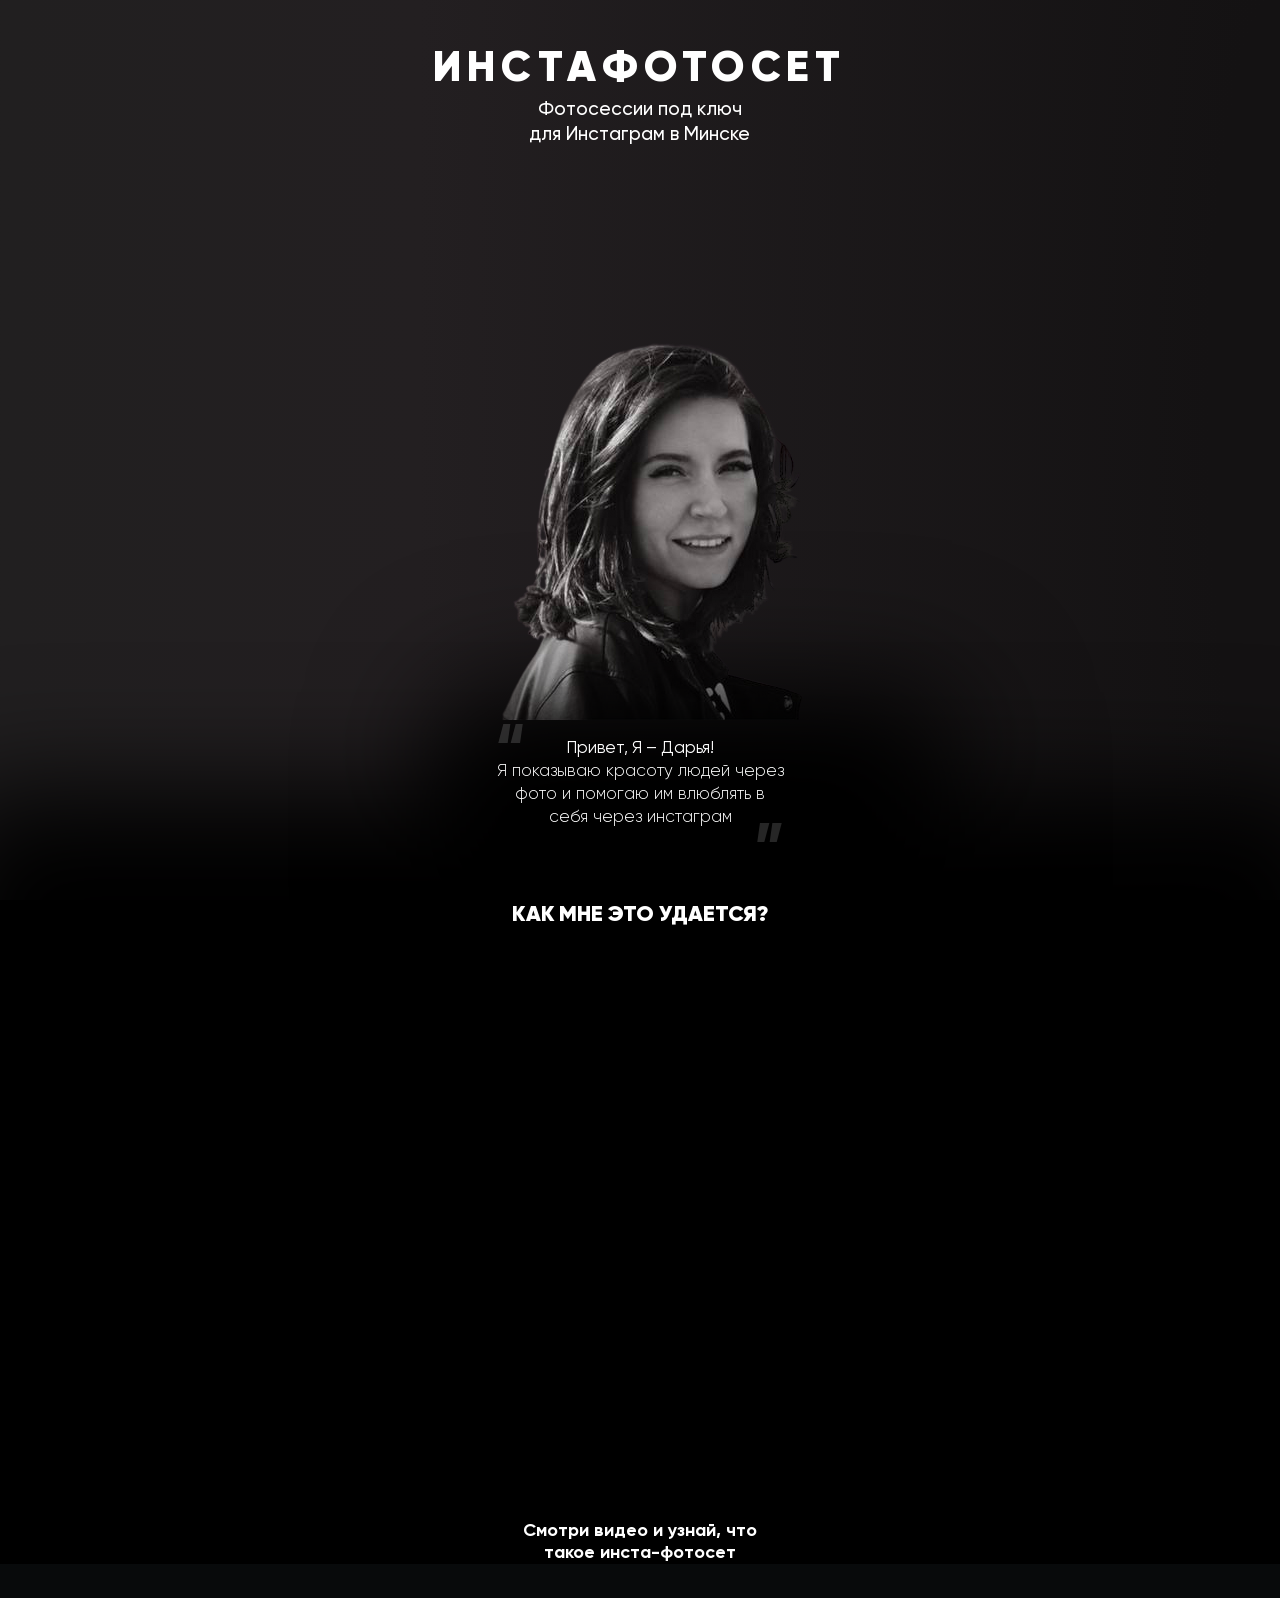
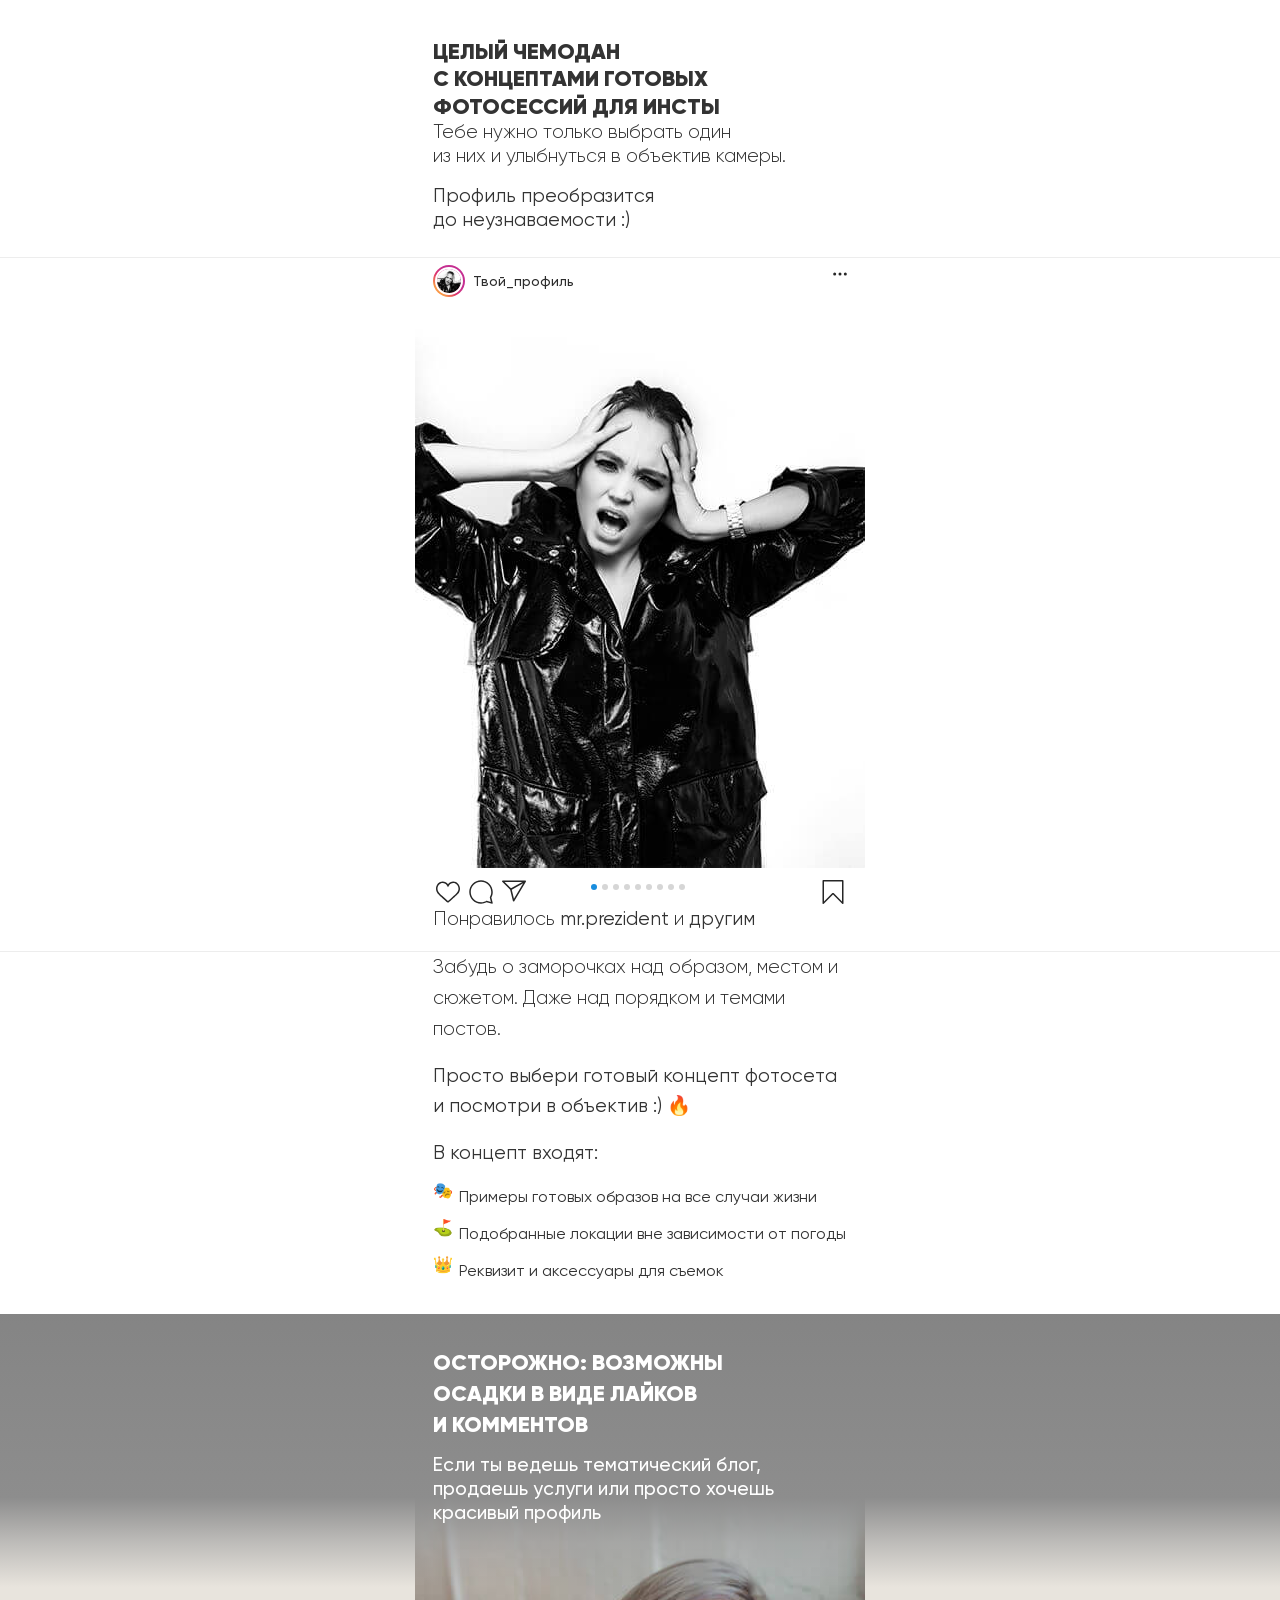
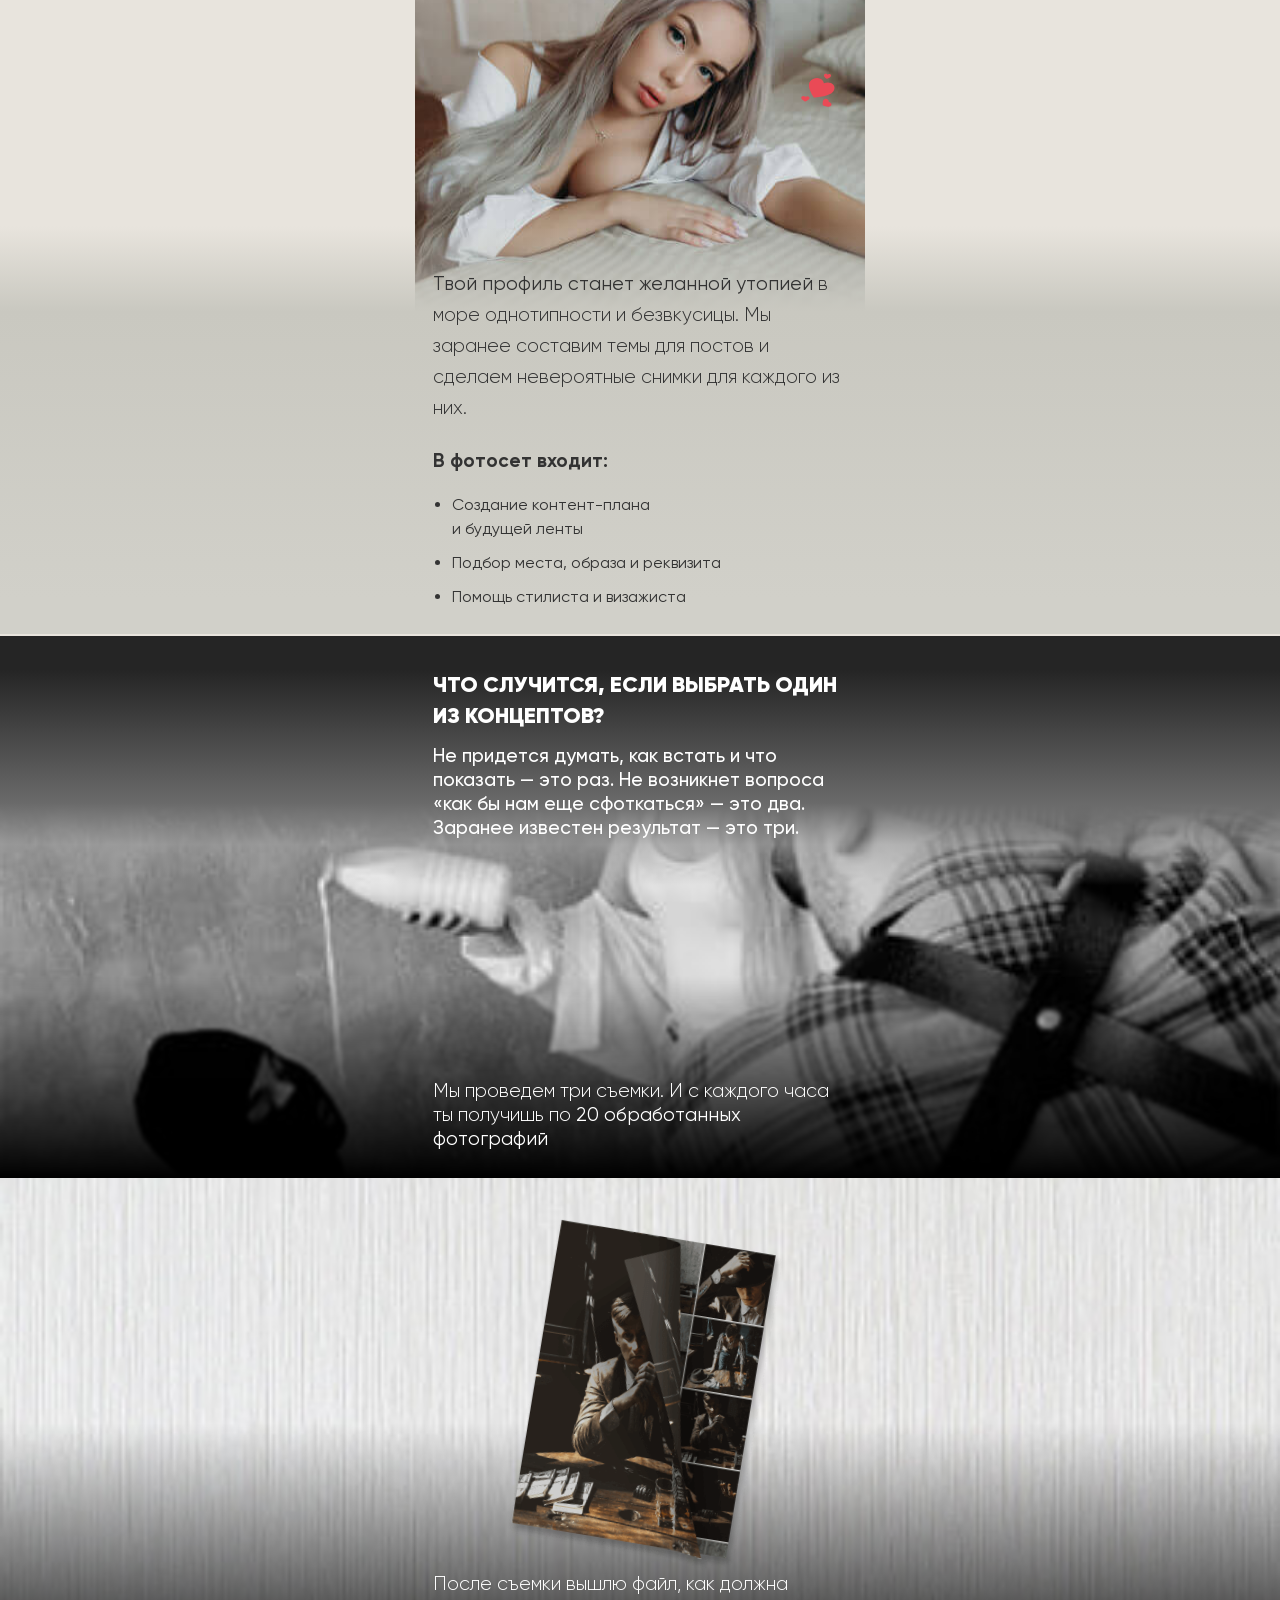
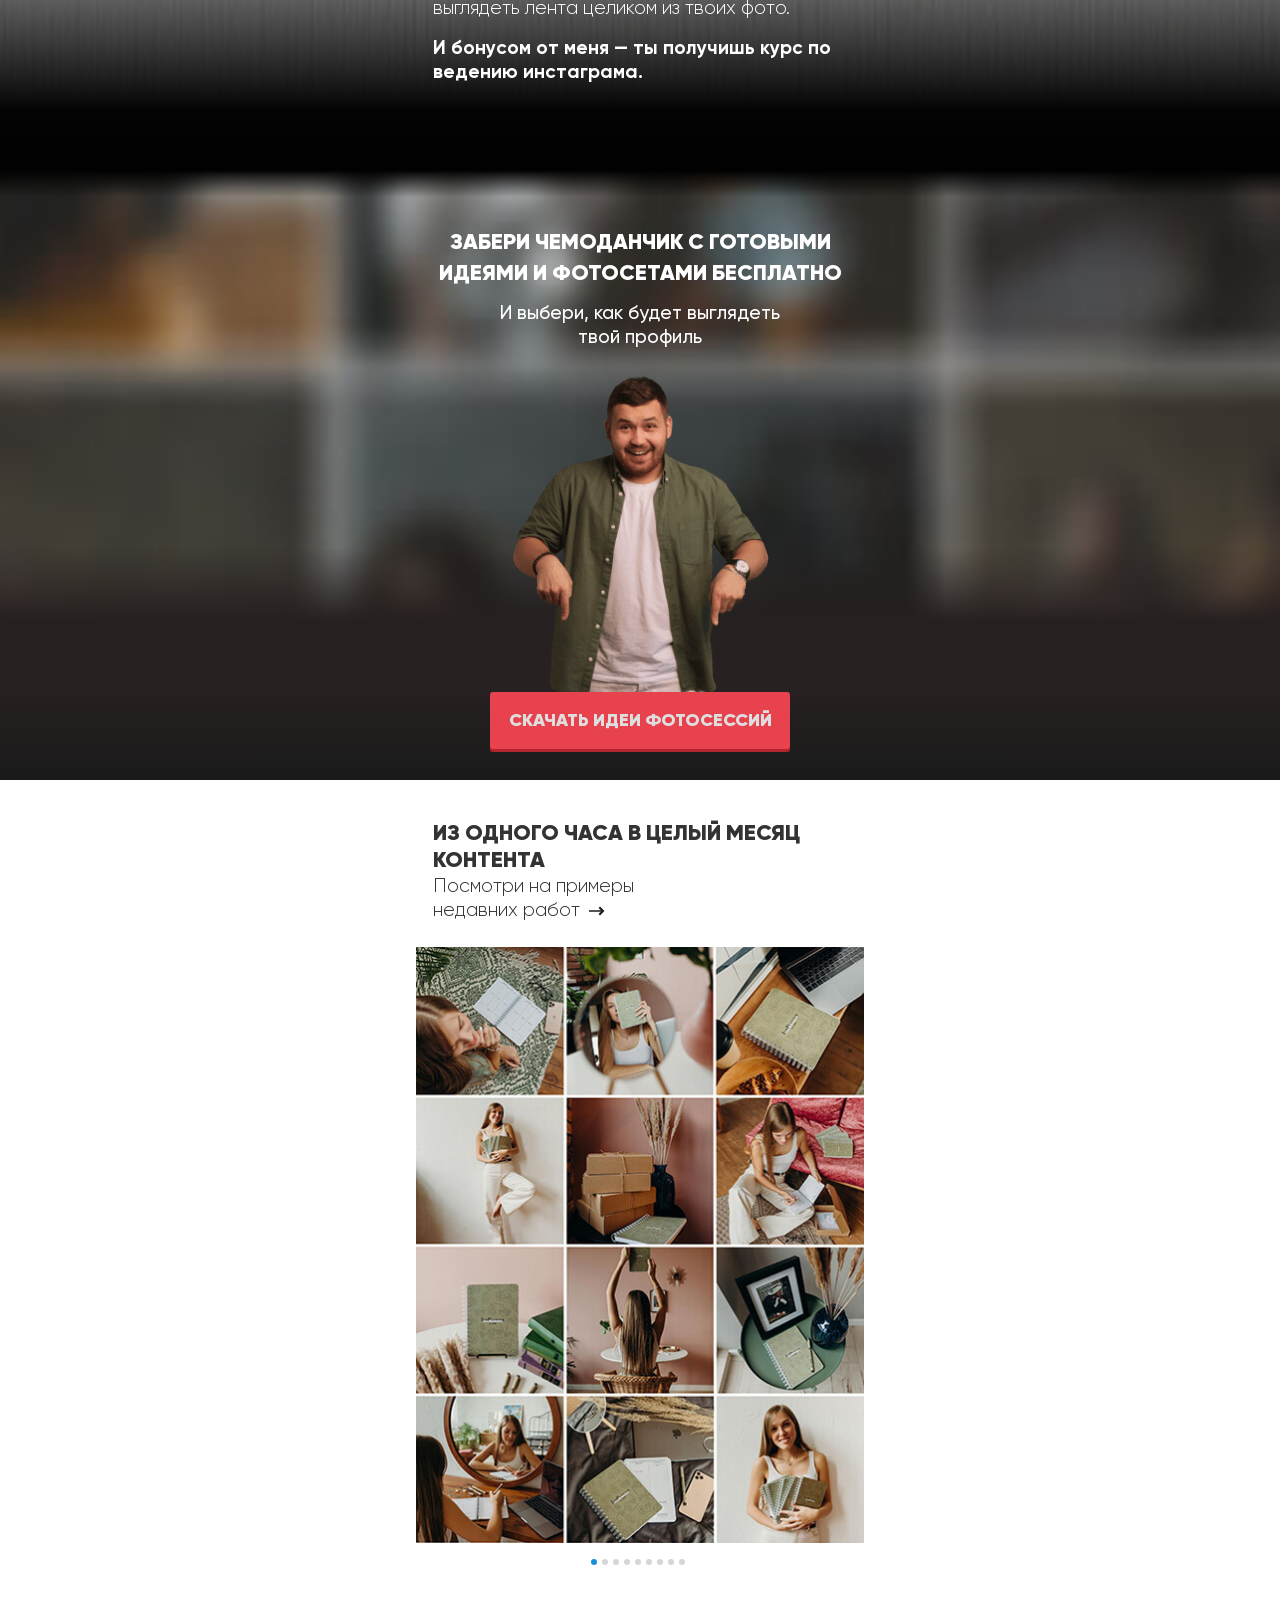
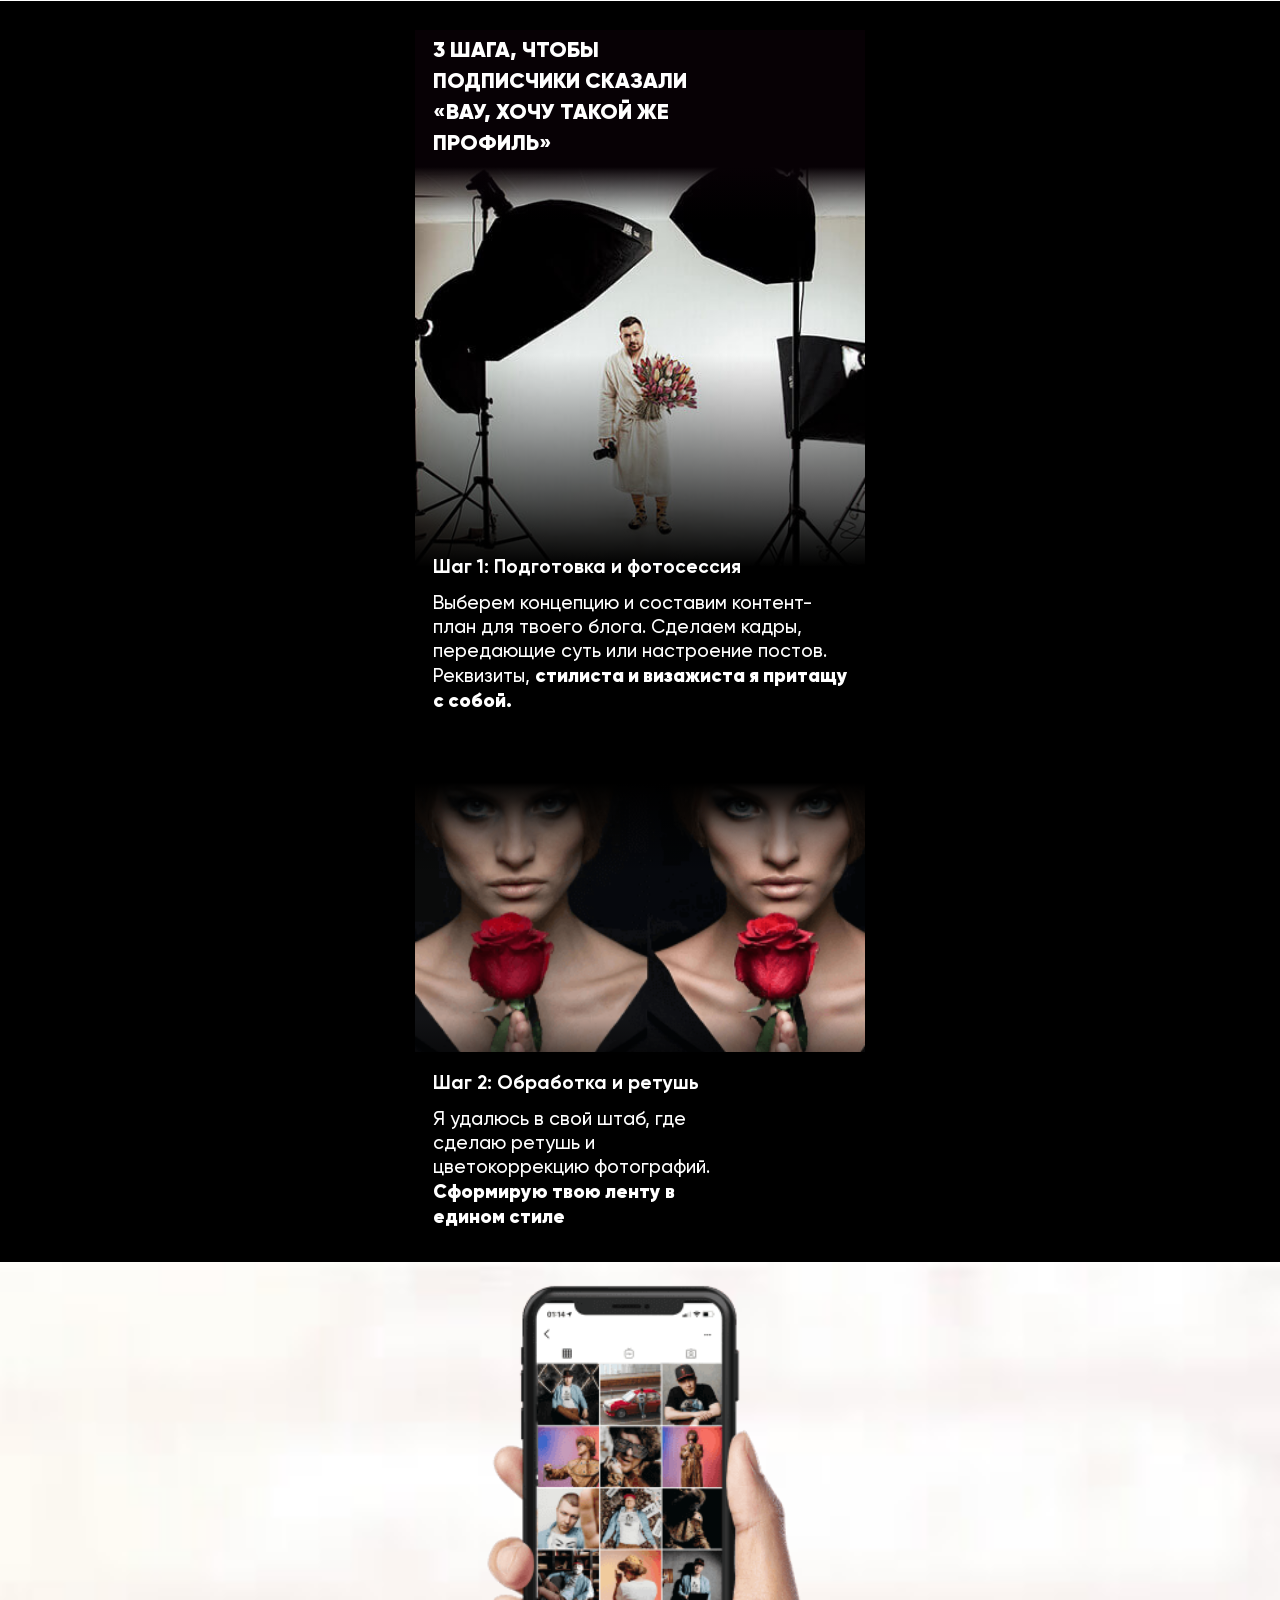
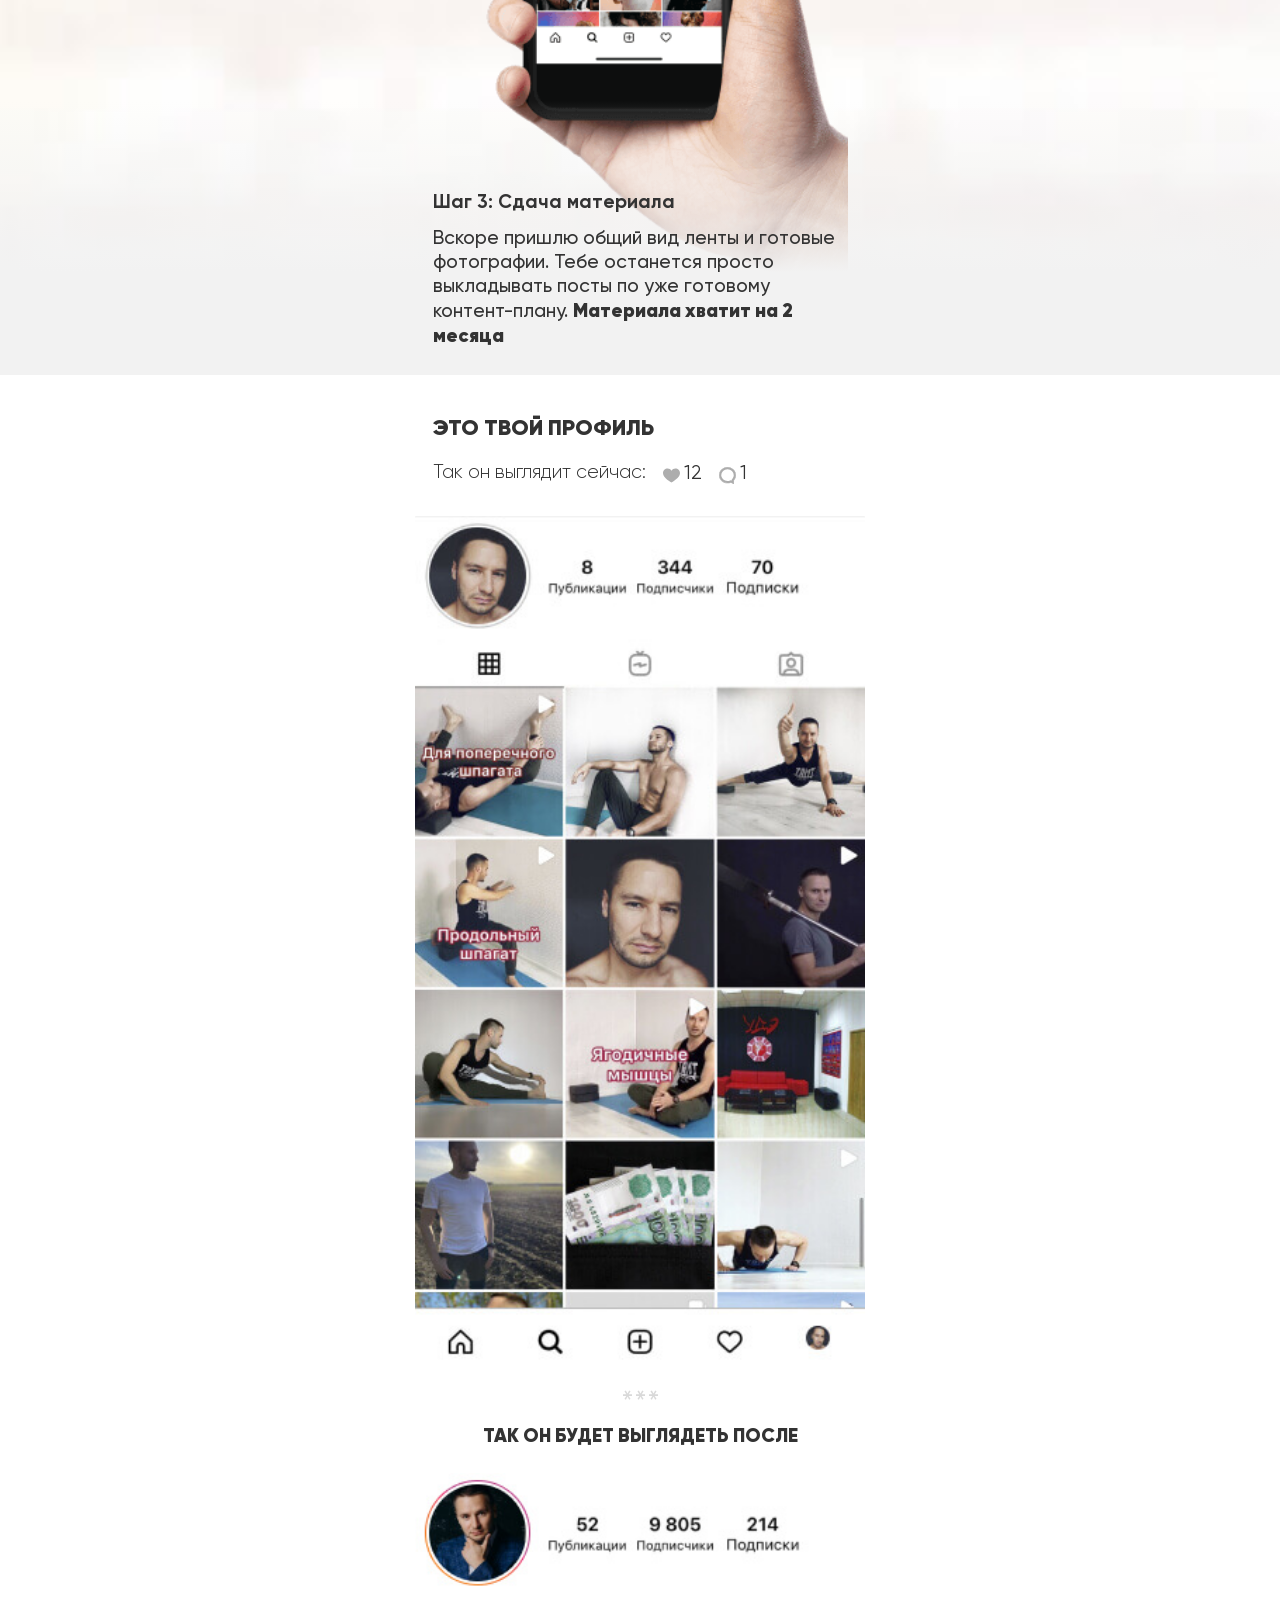
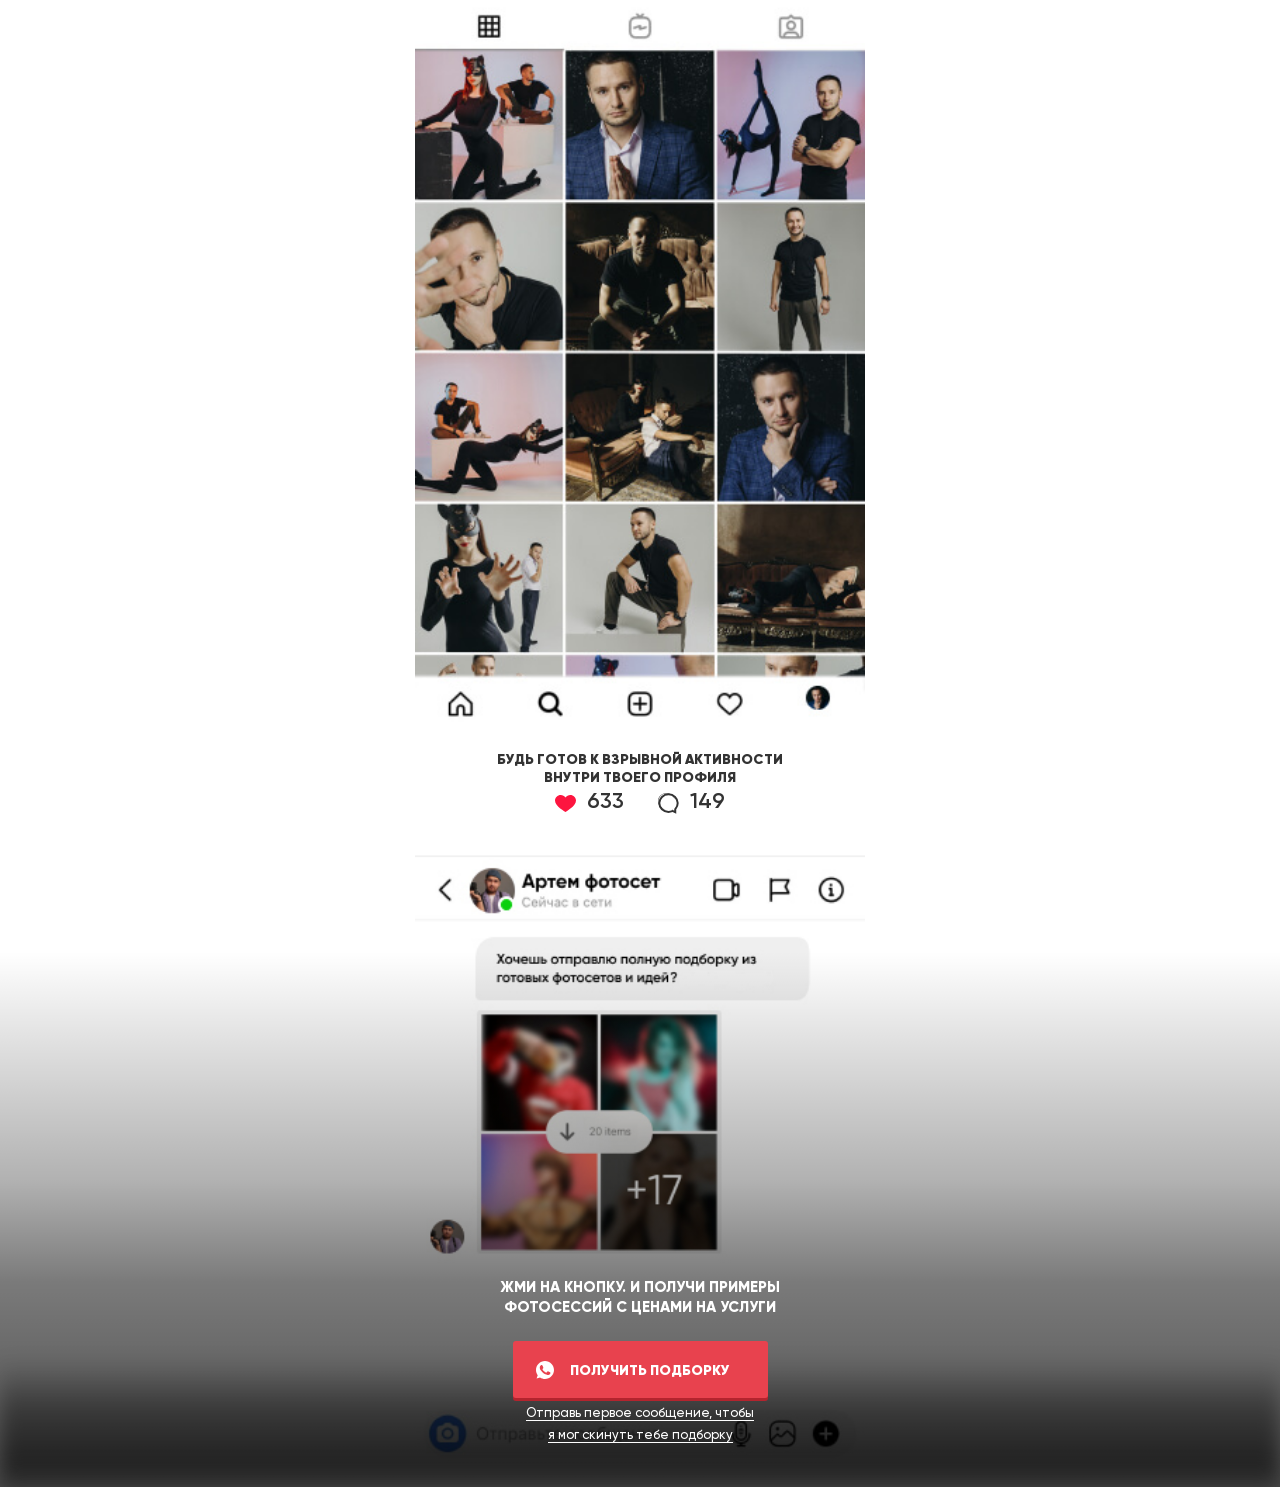
==== index.html @ de2cbae3 "3" ====
<!DOCTYPE html><html lang="en"><head><meta charset="utf-8"><link rel="icon" type="image/png" sizes="96x96" href="/favicon.png"><meta http-equiv="X-UA-Compatible" content="IE=edge,chrome=1"><meta content="width=device-width,initial-scale=1,maximum-scale=1.5,user-scalable=1,shrink-to-fit=no" name="viewport"><title>Фотосессии под ключ для Instagram</title><link rel="preconnect" href="https://fonts.googleapis.com"><link rel="preconnect" href="https://fonts.gstatic.com" crossorigin><link href="https://fonts.googleapis.com/css2?family=Montserrat:wght@100;200;300;400;600;700&display=swap" rel="stylesheet"><link href="https://use.fontawesome.com/releases/v5.0.6/css/all.css" rel="stylesheet"><link href="/css/app.74cd3794.css" rel="preload" as="style"><link href="/css/chunk-vendors.2b1ec9c4.css" rel="preload" as="style"><link href="/js/app.e42f5b44.js" rel="preload" as="script"><link href="/js/chunk-vendors.419b6cac.js" rel="preload" as="script"><link href="/css/chunk-vendors.2b1ec9c4.css" rel="stylesheet"><link href="/css/app.74cd3794.css" rel="stylesheet"></head><body class="sidebar-collapse"><noscript><strong>We're sorry but vue-now-ui-kit doesn't work properly without JavaScript enabled. Please enable it to continue.</strong></noscript><div id="app"></div><script src="js/jquery-3.5.0.js"></script><script src="js/slick.min.js"></script><script src="js/main.min.js"></script><script src="/js/chunk-vendors.419b6cac.js"></script><script src="/js/app.e42f5b44.js"></script></body></html>
---- css/app.74cd3794.css ----
@charset "UTF-8";.dropdown{list-style-type:none}.dropdown .dropdown-toggle{cursor:pointer}.modal.show{background-color:rgba(0,0,0,.3)}.content-center.loaded .animated-title[data-v-586aff62]{color:#fff}.content-center .container h1[data-v-586aff62]:first-of-type{margin-top:10px}@media only screen and (max-width:767px){.content-center .container h2[data-v-586aff62],.content-center .container h3[data-v-586aff62]{padding-top:0}.content-center .container h1[data-v-586aff62]{font-size:3.1em}.content-center .container h2[data-v-586aff62]{font-size:2.1em}.content-center .container h3[data-v-586aff62]{font-size:1.4em}}@media only screen and (min-width:992px){.content-center .container[data-v-586aff62]{padding-top:60px}}.content-center .animated-title[data-v-586aff62]{color:transparent}.content-center .animated-title.first[data-v-586aff62]{-webkit-transition:color 1s ease-in-out;transition:color 1s ease-in-out}.content-center .animated-title.second[data-v-586aff62]{-webkit-transition:color 3s ease-in-out;transition:color 3s ease-in-out}.Item[data-v-586aff62]{overflow:hidden;border-radius:4px;width:100%;background:#f5f5f5}.Item img[data-v-586aff62]{-o-object-fit:cover;object-fit:cover;width:100%;height:100%;line-height:0;display:block}.Item .Content[data-v-586aff62]{padding:20px}.section[data-v-057e92ab]{padding:0 0}.section .carousel-image[data-v-057e92ab]{width:90%;height:500px;background-size:contain;background-position:50%;background-repeat:no-repeat}.content-center .animated-title[data-v-0ff45f62]{color:transparent}.content-center .animated-title.first[data-v-0ff45f62]{-webkit-transition:color 2s;transition:color 2s}.content-center .animated-title.second[data-v-0ff45f62]{-webkit-transition:color 3s;transition:color 3s}.bootstrap-switch{display:inline-block;direction:ltr;cursor:pointer;border-radius:30px;border:0;position:relative;text-align:left;margin-bottom:10px;line-height:8px;width:59px!important;height:22px;outline:none;z-index:0;-webkit-user-select:none;-moz-user-select:none;-ms-user-select:none;user-select:none;vertical-align:middle;-webkit-transition:border-color .15s ease-in-out,box-shadow .15s ease-in-out;-webkit-transition:border-color .15s ease-in-out,-webkit-box-shadow .15s ease-in-out;transition:border-color .15s ease-in-out,-webkit-box-shadow .15s ease-in-out;transition:border-color .15s ease-in-out,box-shadow .15s ease-in-out;transition:border-color .15s ease-in-out,box-shadow .15s ease-in-out,-webkit-box-shadow .15s ease-in-out;margin-right:20px;background:rgba(44,44,44,.2)}.bootstrap-switch .bootstrap-switch-container{display:-webkit-inline-box;display:-ms-inline-flexbox;display:inline-flex;top:0;height:22px;border-radius:4px;-webkit-transform:translateZ(0);transform:translateZ(0);width:100px!important}.bootstrap-switch .bootstrap-switch-handle-off,.bootstrap-switch .bootstrap-switch-handle-on,.bootstrap-switch .bootstrap-switch-label{-webkit-box-sizing:border-box;box-sizing:border-box;cursor:pointer;display:inline-block!important;height:100%;color:#fff;padding:6px 12px;font-size:11px;text-indent:-5px;line-height:15px;-webkit-transition:.25s ease-out;transition:.25s ease-out}.bootstrap-switch .bootstrap-switch-handle-off,.bootstrap-switch .bootstrap-switch-handle-on{text-align:center;z-index:1;float:left;line-height:11px;width:50%!important}.bootstrap-switch .bootstrap-switch-handle-off.bootstrap-switch-brown,.bootstrap-switch .bootstrap-switch-handle-on.bootstrap-switch-brown{color:#fff;background:rgba(38,38,38,.85098)}.bootstrap-switch .bootstrap-switch-handle-off.bootstrap-switch-blue,.bootstrap-switch .bootstrap-switch-handle-on.bootstrap-switch-blue{color:#fff;background:#2ca8ff}.bootstrap-switch .bootstrap-switch-handle-off.bootstrap-switch-green,.bootstrap-switch .bootstrap-switch-handle-on.bootstrap-switch-green{color:#fff;background:#18ce0f}.bootstrap-switch .bootstrap-switch-handle-off.bootstrap-switch-orange,.bootstrap-switch .bootstrap-switch-handle-on.bootstrap-switch-orange{background:#ffb236;color:#fff}.bootstrap-switch .bootstrap-switch-handle-off.bootstrap-switch-red,.bootstrap-switch .bootstrap-switch-handle-on.bootstrap-switch-red{color:#fff;background:#ff3636}.bootstrap-switch .bootstrap-switch-handle-off.bootstrap-switch-default,.bootstrap-switch .bootstrap-switch-handle-on.bootstrap-switch-default{color:#fff}.bootstrap-switch .bootstrap-switch-label{text-align:center;z-index:100;color:#333;background:#fff;width:22px!important;height:22px!important;margin:0 -11px;border-radius:20px;position:absolute;float:left;top:0;left:50%;padding:0;-webkit-box-shadow:0 1px 11px rgba(0,0,0,.25);box-shadow:0 1px 11px rgba(0,0,0,.25)}.bootstrap-switch.bootstrap-switch-off .bootstrap-switch-label{background-color:hsla(0,0%,9%,.4)}.bootstrap-switch.bootstrap-switch-on:hover .bootstrap-switch-label{width:27px!important;margin-left:-16px}.bootstrap-switch.bootstrap-switch-off:hover .bootstrap-switch-label{width:27px!important;margin-left:-11px}.bootstrap-switch .bootstrap-switch-handle-on{border-bottom-left-radius:3px;border-top-left-radius:3px}.bootstrap-switch .bootstrap-switch-handle-off{text-indent:6px}.bootstrap-switch input[type=checkbox],.bootstrap-switch input[type=radio]{position:absolute!important;top:0;left:0;opacity:0;filter:alpha(opacity=0);z-index:-1}.bootstrap-switch .el-date-picker .el-input input.el-input__inner[type=checkbox],.bootstrap-switch .el-date-picker .el-input input.el-input__inner[type=radio],.bootstrap-switch .form-group input.el-input__inner[type=checkbox],.bootstrap-switch .form-group input.el-input__inner[type=radio],.bootstrap-switch input[type=checkbox].form-control,.bootstrap-switch input[type=radio].form-control,.el-date-picker .el-input .bootstrap-switch input.el-input__inner[type=checkbox],.el-date-picker .el-input .bootstrap-switch input.el-input__inner[type=radio],.form-group .bootstrap-switch input.el-input__inner[type=checkbox],.form-group .bootstrap-switch input.el-input__inner[type=radio]{height:auto}.bootstrap-switch.bootstrap-switch-mini .bootstrap-switch-handle-off,.bootstrap-switch.bootstrap-switch-mini .bootstrap-switch-handle-on,.bootstrap-switch.bootstrap-switch-mini .bootstrap-switch-label{padding:1px 5px;font-size:12px;line-height:1.5}.bootstrap-switch.bootstrap-switch-small .bootstrap-switch-handle-off,.bootstrap-switch.bootstrap-switch-small .bootstrap-switch-handle-on,.bootstrap-switch.bootstrap-switch-small .bootstrap-switch-label{padding:5px 10px;font-size:12px;line-height:1.5}.bootstrap-switch.bootstrap-switch-large .bootstrap-switch-handle-off,.bootstrap-switch.bootstrap-switch-large .bootstrap-switch-handle-on,.bootstrap-switch.bootstrap-switch-large .bootstrap-switch-label{padding:6px 16px;font-size:18px;line-height:1.33}.bootstrap-switch.bootstrap-switch-disabled,.bootstrap-switch.bootstrap-switch-indeterminate,.bootstrap-switch.bootstrap-switch-readonly{cursor:default!important}.bootstrap-switch.bootstrap-switch-disabled .bootstrap-switch-handle-off,.bootstrap-switch.bootstrap-switch-disabled .bootstrap-switch-handle-on,.bootstrap-switch.bootstrap-switch-disabled .bootstrap-switch-label,.bootstrap-switch.bootstrap-switch-indeterminate .bootstrap-switch-handle-off,.bootstrap-switch.bootstrap-switch-indeterminate .bootstrap-switch-handle-on,.bootstrap-switch.bootstrap-switch-indeterminate .bootstrap-switch-label,.bootstrap-switch.bootstrap-switch-readonly .bootstrap-switch-handle-off,.bootstrap-switch.bootstrap-switch-readonly .bootstrap-switch-handle-on,.bootstrap-switch.bootstrap-switch-readonly .bootstrap-switch-label{opacity:.5;filter:alpha(opacity=50);cursor:default!important}.bootstrap-switch.bootstrap-switch-animate .bootstrap-switch-container{-webkit-transition:margin-left .5s;transition:margin-left .5s}.bootstrap-switch.bootstrap-switch-inverse .bootstrap-switch-handle-on{border-bottom-left-radius:0;border-top-left-radius:0;border-bottom-right-radius:3px;border-top-right-radius:3px}.bootstrap-switch.bootstrap-switch-inverse .bootstrap-switch-handle-off{border-bottom-right-radius:0;border-top-right-radius:0;border-bottom-left-radius:3px;border-top-left-radius:3px}.bootstrap-switch.bootstrap-switch-on .bootstrap-switch-container{margin-left:-2px!important}.bootstrap-switch.bootstrap-switch-off .bootstrap-switch-container{margin-left:-39px!important}.bootstrap-switch.bootstrap-switch-on .bootstrap-switch-label:before{background-color:#fff}.bootstrap-switch.bootstrap-switch-on .bootstrap-switch-red~.bootstrap-switch-default{background-color:#ff3636}.bootstrap-switch.bootstrap-switch-on .bootstrap-switch-orange~.bootstrap-switch-default{background-color:#ffb236}.bootstrap-switch.bootstrap-switch-on .bootstrap-switch-green~.bootstrap-switch-default{background-color:#18ce0f}.bootstrap-switch.bootstrap-switch-on .bootstrap-switch-brown~.bootstrap-switch-default{background-color:rgba(38,38,38,.85098)}.bootstrap-switch.bootstrap-switch-on .bootstrap-switch-blue~.bootstrap-switch-default{background-color:#2ca8ff}.bootstrap-switch.bootstrap-switch-off .bootstrap-switch-blue,.bootstrap-switch.bootstrap-switch-off .bootstrap-switch-brown,.bootstrap-switch.bootstrap-switch-off .bootstrap-switch-green,.bootstrap-switch.bootstrap-switch-off .bootstrap-switch-orange,.bootstrap-switch.bootstrap-switch-off .bootstrap-switch-red{background-color:#e3e3e3}.bootstrap-switch-off .bootstrap-switch-handle-on,.bootstrap-switch-on .bootstrap-switch-handle-off{opacity:0}/*! nouislider - 11.1.0 - 2018-04-02 11:18:13 */.noUi-target,.noUi-target *{-webkit-touch-callout:none;-webkit-tap-highlight-color:rgba(0,0,0,0);-webkit-user-select:none;-ms-touch-action:none;touch-action:none;-ms-user-select:none;-moz-user-select:none;user-select:none;-webkit-box-sizing:border-box;box-sizing:border-box}.noUi-target{position:relative;direction:ltr}.noUi-base,.noUi-connects{width:100%;height:100%;position:relative;z-index:1}.noUi-connects{overflow:hidden;z-index:0}.noUi-connect,.noUi-origin{will-change:transform;position:absolute;z-index:1;top:0;left:0;height:100%;width:100%;-webkit-transform-origin:0 0;transform-origin:0 0}html:not([dir=rtl]) .noUi-horizontal .noUi-origin{left:100%;width:10%;right:0}.noUi-vertical .noUi-origin{width:0}.noUi-horizontal .noUi-origin{height:0}.noUi-handle{position:absolute}.noUi-state-tap .noUi-connect,.noUi-state-tap .noUi-origin{-webkit-transition:transform .3s;-webkit-transition:-webkit-transform .3s;transition:-webkit-transform .3s;transition:transform .3s;transition:transform .3s,-webkit-transform .3s}.noUi-state-drag *{cursor:inherit!important}.noUi-horizontal{height:1px}.noUi-horizontal .noUi-handle{border-radius:50%;background-color:#fff;-webkit-box-shadow:0 1px 13px 0 rgba(0,0,0,.2);box-shadow:0 1px 13px 0 rgba(0,0,0,.2);height:15px;width:15px;cursor:pointer;outline:0}.noUi-horizontal .noUi-handle:after,.noUi-horizontal .noUi-handle:before{display:none}.noUi-vertical{width:18px}.noUi-vertical .noUi-handle{width:28px;height:34px;left:-6px;top:-17px}html:not([dir=rtl]) .noUi-horizontal .noUi-handle{top:-7px;left:auto}.noUi-target{background-color:hsla(0,0%,71.4%,.3)}.noUi-connects,.noUi-target{border-radius:3px}.noUi-connect{background:#3fb8af}.noUi-draggable{cursor:ew-resize}.noUi-vertical .noUi-draggable{cursor:ns-resize}.noUi-handle{border-radius:3px;background:#fff;cursor:default;-webkit-transition:.3s ease 0s;-moz-transition:.3s ease 0s;-ms-transition:.3s ease 0s;-o-transform:.3s ease 0s;transition:.3s ease 0s}.noUi-active{-webkit-transform:scale3d(1.5,1.5,1);transform:scale3d(1.5,1.5,1)}.noUi-handle:after,.noUi-handle:before{content:"";display:block;position:absolute;height:14px;width:1px;background:#e8e7e6;left:14px;top:6px}.noUi-handle:after{left:17px}.noUi-vertical .noUi-handle:after,.noUi-vertical .noUi-handle:before{width:14px;height:1px;left:6px;top:14px}.noUi-vertical .noUi-handle:after{top:17px}[disabled] .noUi-connect{background:#b8b8b8}[disabled].noUi-handle,[disabled] .noUi-handle,[disabled].noUi-target{cursor:not-allowed}.noUi-pips,.noUi-pips *{-webkit-box-sizing:border-box;box-sizing:border-box}.noUi-pips{position:absolute;color:#999}.noUi-value{position:absolute;white-space:nowrap;text-align:center}.noUi-value-sub{color:#ccc;font-size:10px}.noUi-marker{position:absolute;background:#ccc}.noUi-marker-large,.noUi-marker-sub{background:#aaa}.noUi-pips-horizontal{padding:10px 0;height:80px;top:100%;left:0;width:100%}.noUi-value-horizontal{-webkit-transform:translate(-50%,50%);transform:translate(-50%,50%)}.noUi-rtl .noUi-value-horizontal{-webkit-transform:translate(50%,50%);transform:translate(50%,50%)}.noUi-marker-horizontal.noUi-marker{margin-left:-1px;width:2px;height:5px}.noUi-marker-horizontal.noUi-marker-sub{height:10px}.noUi-marker-horizontal.noUi-marker-large{height:15px}.noUi-pips-vertical{padding:0 10px;height:100%;top:0;left:100%}.noUi-value-vertical{-webkit-transform:translateY(-50%);transform:translateY(-50%);padding-left:25px}.noUi-rtl .noUi-value-vertical{-webkit-transform:translateY(50%);transform:translateY(50%)}.noUi-marker-vertical.noUi-marker{width:5px;height:2px;margin-top:-1px}.noUi-marker-vertical.noUi-marker-sub{width:10px}.noUi-marker-vertical.noUi-marker-large{width:15px}.noUi-tooltip{display:block;position:absolute;border:1px solid #d9d9d9;border-radius:3px;background:#fff;color:#000;padding:5px;text-align:center;white-space:nowrap}.noUi-horizontal .noUi-tooltip{-webkit-transform:translate(-50%);transform:translate(-50%);left:50%;bottom:120%}.noUi-vertical .noUi-tooltip{-webkit-transform:translateY(-50%);transform:translateY(-50%);top:50%;right:120%}.slider .noUi-connect{background-color:#888}.slider.slider-neutral .noUi-connect{background-color:#fff}.slider.slider-neutral.noUi-target{background-color:hsla(0,0%,100%,.3)}.slider.slider-neutral .noUi-handle{background-color:#fff}.slider.slider-primary.noUi-connect,.slider.slider-primary .noUi-connect{background-color:rgba(38,38,38,.85098)}.slider.slider-primary.noUi-target{background-color:rgba(249,99,50,.3)}.slider.slider-primary .noUi-handle{background-color:rgba(38,38,38,.85098)}.slider.slider-info.noUi-connect,.slider.slider-info .noUi-connect{background-color:#2ca8ff}.slider.slider-info.noUi-target{background-color:rgba(44,168,255,.3)}.slider.slider-info .noUi-handle{background-color:#2ca8ff}.slider.slider-success.noUi-connect,.slider.slider-success .noUi-connect{background-color:#18ce0f}.slider.slider-success.noUi-target{background-color:rgba(24,206,15,.3)}.slider.slider-success .noUi-handle{background-color:#18ce0f}.slider.slider-warning.noUi-connect,.slider.slider-warning .noUi-connect{background-color:#ffb236}.slider.slider-warning.noUi-target{background-color:rgba(255,178,54,.3)}.slider.slider-warning .noUi-handle{background-color:#ffb236}.slider.slider-danger.noUi-connect,.slider.slider-danger .noUi-connect{background-color:#ff3636}.slider.slider-danger.noUi-target{background-color:rgba(255,54,54,.3)}.slider.slider-danger .noUi-handle{background-color:#ff3636}/*!
 * Datepicker for Bootstrap v1.7.0-dev (https://github.com/uxsolutions/bootstrap-datepicker)
 *
 * Licensed under the Apache License v2.0 (http://www.apache.org/licenses/LICENSE-2.0)
 */.datepicker{padding:8px 6px;border-radius:4px;direction:ltr;-webkit-transform:translate3d(0,-40px,0);transform:translate3d(0,-40px,0);-webkit-transition:all .3s cubic-bezier(.215,.61,.355,1) 0s,opacity .3s ease 0s,height 0s linear .35s;transition:all .3s cubic-bezier(.215,.61,.355,1) 0s,opacity .3s ease 0s,height 0s linear .35s;opacity:0;filter:alpha(opacity=0);visibility:hidden;display:block;width:254px;max-width:254px}.datepicker.dropdown-menu:before{display:none}.datepicker.datepicker-primary{background-color:rgba(38,38,38,.85098)}.datepicker.datepicker-primary .day div,.datepicker.datepicker-primary table tr td span,.datepicker.datepicker-primary th{color:#fff}.datepicker.datepicker-primary:after{border-bottom-color:rgba(38,38,38,.85098)}.datepicker.datepicker-primary.datepicker-orient-top:after{border-top-color:rgba(38,38,38,.85098)}.datepicker.datepicker-primary .dow{color:hsla(0,0%,100%,.8)}.datepicker.datepicker-primary table tr td.new div,.datepicker.datepicker-primary table tr td.old div,.datepicker.datepicker-primary table tr td span.new,.datepicker.datepicker-primary table tr td span.old{color:hsla(0,0%,100%,.4)}.datepicker.datepicker-primary table tr td span.focused,.datepicker.datepicker-primary table tr td span:hover{background:hsla(0,0%,100%,.1)}.datepicker.datepicker-primary .datepicker-switch:hover,.datepicker.datepicker-primary .next:hover,.datepicker.datepicker-primary .prev:hover,.datepicker.datepicker-primary tfoot tr th:hover{background:hsla(0,0%,100%,.2)}.datepicker.datepicker-primary table tr td.active.disabled:hover div,.datepicker.datepicker-primary table tr td.active.disabled div,.datepicker.datepicker-primary table tr td.active:hover div,.datepicker.datepicker-primary table tr td.active div{background-color:#fff;color:rgba(38,38,38,.85098)}.datepicker.datepicker-primary table tr td.day.focused div,.datepicker.datepicker-primary table tr td.day:hover div{background:hsla(0,0%,100%,.2)}.datepicker.datepicker-primary table tr td.active.active div,.datepicker.datepicker-primary table tr td.active.disabled.active div,.datepicker.datepicker-primary table tr td.active.disabled.disabled div,.datepicker.datepicker-primary table tr td.active.disabled:active div,.datepicker.datepicker-primary table tr td.active.disabled:hover.active div,.datepicker.datepicker-primary table tr td.active.disabled:hover.disabled div,.datepicker.datepicker-primary table tr td.active.disabled:hover:active div,.datepicker.datepicker-primary table tr td.active.disabled:hover:hover div,.datepicker.datepicker-primary table tr td.active.disabled:hover[disabled] div,.datepicker.datepicker-primary table tr td.active.disabled:hover div,.datepicker.datepicker-primary table tr td.active.disabled[disabled] div,.datepicker.datepicker-primary table tr td.active.disabled div,.datepicker.datepicker-primary table tr td.active:active div,.datepicker.datepicker-primary table tr td.active:hover.active div,.datepicker.datepicker-primary table tr td.active:hover.disabled div,.datepicker.datepicker-primary table tr td.active:hover:active div,.datepicker.datepicker-primary table tr td.active:hover:hover div,.datepicker.datepicker-primary table tr td.active:hover[disabled] div,.datepicker.datepicker-primary table tr td.active:hover div,.datepicker.datepicker-primary table tr td.active[disabled] div,.datepicker.datepicker-primary table tr td span.active.active,.datepicker.datepicker-primary table tr td span.active.disabled,.datepicker.datepicker-primary table tr td span.active.disabled.active,.datepicker.datepicker-primary table tr td span.active.disabled.disabled,.datepicker.datepicker-primary table tr td span.active.disabled:active,.datepicker.datepicker-primary table tr td span.active.disabled:hover,.datepicker.datepicker-primary table tr td span.active.disabled:hover.active,.datepicker.datepicker-primary table tr td span.active.disabled:hover.disabled,.datepicker.datepicker-primary table tr td span.active.disabled:hover:active,.datepicker.datepicker-primary table tr td span.active.disabled:hover:hover,.datepicker.datepicker-primary table tr td span.active.disabled:hover[disabled],.datepicker.datepicker-primary table tr td span.active.disabled[disabled],.datepicker.datepicker-primary table tr td span.active:active,.datepicker.datepicker-primary table tr td span.active:hover,.datepicker.datepicker-primary table tr td span.active:hover.active,.datepicker.datepicker-primary table tr td span.active:hover.disabled,.datepicker.datepicker-primary table tr td span.active:hover:active,.datepicker.datepicker-primary table tr td span.active:hover:hover,.datepicker.datepicker-primary table tr td span.active:hover[disabled],.datepicker.datepicker-primary table tr td span.active[disabled]{background-color:#fff}.datepicker.datepicker-primary table tr td span.active.active,.datepicker.datepicker-primary table tr td span.active.disabled,.datepicker.datepicker-primary table tr td span.active.disabled.active,.datepicker.datepicker-primary table tr td span.active.disabled.disabled,.datepicker.datepicker-primary table tr td span.active.disabled:active,.datepicker.datepicker-primary table tr td span.active.disabled:hover,.datepicker.datepicker-primary table tr td span.active.disabled:hover.active,.datepicker.datepicker-primary table tr td span.active.disabled:hover.disabled,.datepicker.datepicker-primary table tr td span.active.disabled:hover:active,.datepicker.datepicker-primary table tr td span.active.disabled:hover:hover,.datepicker.datepicker-primary table tr td span.active.disabled:hover[disabled],.datepicker.datepicker-primary table tr td span.active.disabled[disabled],.datepicker.datepicker-primary table tr td span.active:active,.datepicker.datepicker-primary table tr td span.active:hover,.datepicker.datepicker-primary table tr td span.active:hover.active,.datepicker.datepicker-primary table tr td span.active:hover.disabled,.datepicker.datepicker-primary table tr td span.active:hover:active,.datepicker.datepicker-primary table tr td span.active:hover:hover,.datepicker.datepicker-primary table tr td span.active:hover[disabled],.datepicker.datepicker-primary table tr td span.active[disabled]{color:rgba(38,38,38,.85098)}.datepicker-inline{width:220px}.datepicker.datepicker-rtl{direction:rtl}.datepicker.datepicker-rtl.dropdown-menu{left:auto}.datepicker.datepicker-rtl table tr td span{float:right}.datepicker-dropdown{top:0;left:0}.datepicker-dropdown:before{content:"";display:inline-block;border-left:7px solid transparent;border-right:7px solid transparent;border-bottom:7px solid transparent;border-top:0;border-bottom-color:rgba(0,0,0,.2);position:absolute}.datepicker-dropdown:after{content:"";display:inline-block;border-left:6px solid transparent;border-right:6px solid transparent;border-bottom:6px solid #fff;border-top:0;position:absolute}.datepicker-dropdown.datepicker-orient-left:before{left:6px}.datepicker-dropdown.datepicker-orient-left:after{left:7px}.datepicker-dropdown.datepicker-orient-right:before{right:6px}.datepicker-dropdown.datepicker-orient-right:after{right:7px}.datepicker-dropdown.datepicker-orient-bottom:before{top:-7px}.datepicker-dropdown.datepicker-orient-bottom:after{top:-6px}.datepicker-dropdown.datepicker-orient-top:before{bottom:-7px;border-bottom:0;border-top:7px solid transparent}.datepicker-dropdown.datepicker-orient-top:after{bottom:-6px;border-bottom:0;border-top:6px solid #fff}.datepicker table{margin:0;-webkit-touch-callout:none;-webkit-user-select:none;-moz-user-select:none;-ms-user-select:none;user-select:none;width:241px;max-width:241px}.datepicker .day div,.datepicker th{-webkit-transition:all .3s ease 0s;transition:all .3s ease 0s;text-align:center;width:30px;height:30px;line-height:2.2;border-radius:50%;font-weight:300;font-size:14px;border:none;z-index:1;position:relative;cursor:pointer}.datepicker th{color:rgba(38,38,38,.85098)}.table-condensed>tbody>tr>td,.table-condensed>tbody>tr>th,.table-condensed>tfoot>tr>td,.table-condensed>tfoot>tr>th,.table-condensed>thead>tr>td,.table-condensed>thead>tr>th{padding:2px;text-align:center;cursor:pointer}.table-striped .datepicker table tr td,.table-striped .datepicker table tr th{background-color:transparent}.datepicker table tr td.day.focused div,.datepicker table tr td.day:hover div{background:#eee;cursor:pointer}.datepicker table tr td.new,.datepicker table tr td.old{color:#888}.datepicker table tr td.disabled,.datepicker table tr td.disabled:hover{background:none;color:#888;cursor:default}.datepicker table tr td.highlighted{background:#d9edf7;border-radius:0}.datepicker table tr td.today,.datepicker table tr td.today.disabled,.datepicker table tr td.today.disabled:hover,.datepicker table tr td.today:hover{background-color:#fde19a;background-image:-webkit-gradient(linear,left top,left bottom,from(#fdd49a),to(#fdf59a));background-image:linear-gradient(180deg,#fdd49a,#fdf59a);background-repeat:repeat-x;filter:progid:DXImageTransform.Microsoft.gradient(startColorstr="#fdd49a",endColorstr="#fdf59a",GradientType=0);border-color:#fdf59a #fdf59a #fbed50;border-color:rgba(0,0,0,.1) rgba(0,0,0,.1) rgba(0,0,0,.25);filter:progid:DXImageTransform.Microsoft.gradient(enabled=false);color:#000}.datepicker table tr td.today.active,.datepicker table tr td.today.disabled,.datepicker table tr td.today.disabled.active,.datepicker table tr td.today.disabled.disabled,.datepicker table tr td.today.disabled:active,.datepicker table tr td.today.disabled:hover,.datepicker table tr td.today.disabled:hover.active,.datepicker table tr td.today.disabled:hover.disabled,.datepicker table tr td.today.disabled:hover:active,.datepicker table tr td.today.disabled:hover:hover,.datepicker table tr td.today.disabled:hover[disabled],.datepicker table tr td.today.disabled[disabled],.datepicker table tr td.today:active,.datepicker table tr td.today:hover,.datepicker table tr td.today:hover.active,.datepicker table tr td.today:hover.disabled,.datepicker table tr td.today:hover:active,.datepicker table tr td.today:hover:hover,.datepicker table tr td.today:hover[disabled],.datepicker table tr td.today[disabled]{background-color:#fdf59a}.datepicker table tr td.today.active,.datepicker table tr td.today.disabled.active,.datepicker table tr td.today.disabled:active,.datepicker table tr td.today.disabled:hover.active,.datepicker table tr td.today.disabled:hover:active,.datepicker table tr td.today:active,.datepicker table tr td.today:hover.active,.datepicker table tr td.today:hover:active{background-color:#fbf069\9}.datepicker table tr td.today:hover:hover{color:#000}.datepicker table tr td.today.active:hover{color:#fff}.datepicker table tr td.range,.datepicker table tr td.range.disabled,.datepicker table tr td.range.disabled:hover,.datepicker table tr td.range:hover{background:#eee;border-radius:0}.datepicker table tr td.range.today,.datepicker table tr td.range.today.disabled,.datepicker table tr td.range.today.disabled:hover,.datepicker table tr td.range.today:hover{background-color:#f3d17a;background-image:-webkit-gradient(linear,left top,left bottom,from(#f3c17a),to(#f3e97a));background-image:linear-gradient(180deg,#f3c17a,#f3e97a);background-repeat:repeat-x;filter:progid:DXImageTransform.Microsoft.gradient(startColorstr="#f3c17a",endColorstr="#f3e97a",GradientType=0);border-color:#f3e97a #f3e97a #edde34;border-color:rgba(0,0,0,.1) rgba(0,0,0,.1) rgba(0,0,0,.25);filter:progid:DXImageTransform.Microsoft.gradient(enabled=false);border-radius:0}.datepicker table tr td.range.today.active,.datepicker table tr td.range.today.disabled,.datepicker table tr td.range.today.disabled.active,.datepicker table tr td.range.today.disabled.disabled,.datepicker table tr td.range.today.disabled:active,.datepicker table tr td.range.today.disabled:hover,.datepicker table tr td.range.today.disabled:hover.active,.datepicker table tr td.range.today.disabled:hover.disabled,.datepicker table tr td.range.today.disabled:hover:active,.datepicker table tr td.range.today.disabled:hover:hover,.datepicker table tr td.range.today.disabled:hover[disabled],.datepicker table tr td.range.today.disabled[disabled],.datepicker table tr td.range.today:active,.datepicker table tr td.range.today:hover,.datepicker table tr td.range.today:hover.active,.datepicker table tr td.range.today:hover.disabled,.datepicker table tr td.range.today:hover:active,.datepicker table tr td.range.today:hover:hover,.datepicker table tr td.range.today:hover[disabled],.datepicker table tr td.range.today[disabled]{background-color:#f3e97a}.datepicker table tr td.range.today.active,.datepicker table tr td.range.today.disabled.active,.datepicker table tr td.range.today.disabled:active,.datepicker table tr td.range.today.disabled:hover.active,.datepicker table tr td.range.today.disabled:hover:active,.datepicker table tr td.range.today:active,.datepicker table tr td.range.today:hover.active,.datepicker table tr td.range.today:hover:active{background-color:#efe24b\9}.datepicker table tr td.selected,.datepicker table tr td.selected.disabled,.datepicker table tr td.selected.disabled:hover,.datepicker table tr td.selected:hover{background-color:#9e9e9e;background-image:-webkit-gradient(linear,left top,left bottom,from(#b3b3b3),to(grey));background-image:linear-gradient(180deg,#b3b3b3,grey);background-repeat:repeat-x;filter:progid:DXImageTransform.Microsoft.gradient(startColorstr="#b3b3b3",endColorstr="#808080",GradientType=0);border-color:grey grey #595959;border-color:rgba(0,0,0,.1) rgba(0,0,0,.1) rgba(0,0,0,.25);filter:progid:DXImageTransform.Microsoft.gradient(enabled=false);color:#fff;text-shadow:0 -1px 0 rgba(0,0,0,.25)}.datepicker table tr td.selected.active,.datepicker table tr td.selected.disabled,.datepicker table tr td.selected.disabled.active,.datepicker table tr td.selected.disabled.disabled,.datepicker table tr td.selected.disabled:active,.datepicker table tr td.selected.disabled:hover,.datepicker table tr td.selected.disabled:hover.active,.datepicker table tr td.selected.disabled:hover.disabled,.datepicker table tr td.selected.disabled:hover:active,.datepicker table tr td.selected.disabled:hover:hover,.datepicker table tr td.selected.disabled:hover[disabled],.datepicker table tr td.selected.disabled[disabled],.datepicker table tr td.selected:active,.datepicker table tr td.selected:hover,.datepicker table tr td.selected:hover.active,.datepicker table tr td.selected:hover.disabled,.datepicker table tr td.selected:hover:active,.datepicker table tr td.selected:hover:hover,.datepicker table tr td.selected:hover[disabled],.datepicker table tr td.selected[disabled]{background-color:grey}.datepicker table tr td.selected.active,.datepicker table tr td.selected.disabled.active,.datepicker table tr td.selected.disabled:active,.datepicker table tr td.selected.disabled:hover.active,.datepicker table tr td.selected.disabled:hover:active,.datepicker table tr td.selected:active,.datepicker table tr td.selected:hover.active,.datepicker table tr td.selected:hover:active{background-color:#666\9}.datepicker table tr td.active.disabled:hover div,.datepicker table tr td.active.disabled div,.datepicker table tr td.active:hover div,.datepicker table tr td.active div{background-color:rgba(38,38,38,.85098);color:#fff;-webkit-box-shadow:0 1px 10px 0 rgba(0,0,0,.2);box-shadow:0 1px 10px 0 rgba(0,0,0,.2)}.datepicker table tr td.active.active div,.datepicker table tr td.active.disabled.active div,.datepicker table tr td.active.disabled.disabled div,.datepicker table tr td.active.disabled:active div,.datepicker table tr td.active.disabled:hover.active div,.datepicker table tr td.active.disabled:hover.disabled div,.datepicker table tr td.active.disabled:hover:active div,.datepicker table tr td.active.disabled:hover:hover div,.datepicker table tr td.active.disabled:hover[disabled] div,.datepicker table tr td.active.disabled:hover div,.datepicker table tr td.active.disabled[disabled] div,.datepicker table tr td.active.disabled div,.datepicker table tr td.active:active div,.datepicker table tr td.active:hover.active div,.datepicker table tr td.active:hover.disabled div,.datepicker table tr td.active:hover:active div,.datepicker table tr td.active:hover:hover div,.datepicker table tr td.active:hover[disabled] div,.datepicker table tr td.active:hover div,.datepicker table tr td.active[disabled] div{background-color:rgba(38,38,38,.85098)}.datepicker table tr td.active.active,.datepicker table tr td.active.disabled.active,.datepicker table tr td.active.disabled:active,.datepicker table tr td.active.disabled:hover.active,.datepicker table tr td.active.disabled:hover:active,.datepicker table tr td.active:active,.datepicker table tr td.active:hover.active,.datepicker table tr td.active:hover:active{background-color:#039\9}.datepicker table tr td span{display:block;width:41px;height:41px;line-height:41px;float:left;margin:1%;font-size:14px;cursor:pointer;border-radius:50%}.datepicker table tr td span.focused,.datepicker table tr td span:hover{background:#eee}.datepicker table tr td span.disabled,.datepicker table tr td span.disabled:hover{background:none;color:#888;cursor:default}.datepicker table tr td span.active,.datepicker table tr td span.active.disabled,.datepicker table tr td span.active.disabled:hover,.datepicker table tr td span.active:hover{color:#fff;background-color:rgba(38,38,38,.85098)}.datepicker table tr td span.active.active,.datepicker table tr td span.active.disabled,.datepicker table tr td span.active.disabled.active,.datepicker table tr td span.active.disabled.disabled,.datepicker table tr td span.active.disabled:active,.datepicker table tr td span.active.disabled:hover,.datepicker table tr td span.active.disabled:hover.active,.datepicker table tr td span.active.disabled:hover.disabled,.datepicker table tr td span.active.disabled:hover:active,.datepicker table tr td span.active.disabled:hover:hover,.datepicker table tr td span.active.disabled:hover[disabled],.datepicker table tr td span.active.disabled[disabled],.datepicker table tr td span.active:active,.datepicker table tr td span.active:hover,.datepicker table tr td span.active:hover.active,.datepicker table tr td span.active:hover.disabled,.datepicker table tr td span.active:hover:active,.datepicker table tr td span.active:hover:hover,.datepicker table tr td span.active:hover[disabled],.datepicker table tr td span.active[disabled]{background-color:rgba(38,38,38,.85098);-webkit-box-shadow:0 1px 10px 0 rgba(0,0,0,.2);box-shadow:0 1px 10px 0 rgba(0,0,0,.2)}.datepicker table tr td span.active.active,.datepicker table tr td span.active.disabled.active,.datepicker table tr td span.active.disabled:active,.datepicker table tr td span.active.disabled:hover.active,.datepicker table tr td span.active.disabled:hover:active,.datepicker table tr td span.active:active,.datepicker table tr td span.active:hover.active,.datepicker table tr td span.active:hover:active{background-color:#039\9}.datepicker table tr td span.new,.datepicker table tr td span.old{color:#888}.datepicker .datepicker-switch{width:auto;border-radius:.1875rem}.datepicker .datepicker-switch,.datepicker .next,.datepicker .prev,.datepicker tfoot tr th{cursor:pointer}.datepicker .next,.datepicker .prev{width:35px;height:35px}.datepicker i{position:relative;top:2px}.datepicker .prev i{left:-1px}.datepicker .next i{right:-1px}.datepicker .datepicker-switch:hover,.datepicker .next:hover,.datepicker .prev:hover,.datepicker tfoot tr th:hover{background:#eee}.datepicker .next.disabled,.datepicker .prev.disabled{visibility:hidden}.datepicker .cw{font-size:10px;width:12px;padding:0 2px 0 5px;vertical-align:middle}.input-append.date .add-on,.input-prepend.date .add-on{cursor:pointer}.input-append.date .add-on i,.input-prepend.date .add-on i{margin-top:3px}.input-daterange input{text-align:center}.input-daterange input:first-child{border-radius:3px 0 0 3px}.input-daterange input:last-child{border-radius:0 3px 3px 0}.input-daterange .add-on{display:inline-block;width:auto;min-width:16px;height:18px;padding:4px 5px;font-weight:400;line-height:18px;text-align:center;text-shadow:0 1px 0 #fff;vertical-align:middle;background-color:#eee;border:1px solid #ccc;margin-left:-5px;margin-right:-5px}.table-condensed>tbody>tr>td,.table-condensed>tbody>tr>th,.table-condensed>tfoot>tr>td,.table-condensed>tfoot>tr>th,.table-condensed>thead>tr>td,.table-condensed>thead>tr>th{position:relative;z-index:-1}.btn,.navbar .navbar-nav>a.btn{border-width:2px;font-weight:400;font-size:.8571em;line-height:1.35em;margin:10px 1px;border:none;border-radius:.1875rem;padding:11px 22px;cursor:pointer;background-color:#888;color:#fff}.btn.active:hover,.btn:active:hover,.btn:focus,.btn:hover,.btn:not(:disabled):not(.disabled).active,.btn:not(:disabled):not(.disabled).active:focus,.btn:not(:disabled):not(.disabled):active,.btn:not(:disabled):not(.disabled):active:focus,.navbar .navbar-nav>a.btn.active:hover,.navbar .navbar-nav>a.btn:active:hover,.navbar .navbar-nav>a.btn:focus,.navbar .navbar-nav>a.btn:hover,.navbar .navbar-nav>a.btn:not(:disabled):not(.disabled).active,.navbar .navbar-nav>a.btn:not(:disabled):not(.disabled).active:focus,.navbar .navbar-nav>a.btn:not(:disabled):not(.disabled):active,.navbar .navbar-nav>a.btn:not(:disabled):not(.disabled):active:focus,.show>.btn.dropdown-toggle,.show>.btn.dropdown-toggle:focus,.show>.btn.dropdown-toggle:hover,.show>.navbar .navbar-nav>a.btn.dropdown-toggle,.show>.navbar .navbar-nav>a.btn.dropdown-toggle:focus,.show>.navbar .navbar-nav>a.btn.dropdown-toggle:hover{background-color:#979797;color:#fff;-webkit-box-shadow:none;box-shadow:none}.btn:hover,.navbar .navbar-nav>a.btn:hover{-webkit-box-shadow:0 3px 8px 0 rgba(0,0,0,.17);box-shadow:0 3px 8px 0 rgba(0,0,0,.17)}.btn.disabled,.btn.disabled.active,.btn.disabled.focus,.btn.disabled:active,.btn.disabled:focus,.btn.disabled:hover,.btn:disabled,.btn:disabled.active,.btn:disabled.focus,.btn:disabled:active,.btn:disabled:focus,.btn:disabled:hover,.btn[disabled],.btn[disabled].active,.btn[disabled].focus,.btn[disabled]:active,.btn[disabled]:focus,.btn[disabled]:hover,.navbar .navbar-nav>a.btn.disabled,.navbar .navbar-nav>a.btn.disabled.active,.navbar .navbar-nav>a.btn.disabled.focus,.navbar .navbar-nav>a.btn.disabled:active,.navbar .navbar-nav>a.btn.disabled:focus,.navbar .navbar-nav>a.btn.disabled:hover,.navbar .navbar-nav>a.btn:disabled,.navbar .navbar-nav>a.btn:disabled.active,.navbar .navbar-nav>a.btn:disabled.focus,.navbar .navbar-nav>a.btn:disabled:active,.navbar .navbar-nav>a.btn:disabled:focus,.navbar .navbar-nav>a.btn:disabled:hover,.navbar .navbar-nav>a.btn[disabled],.navbar .navbar-nav>a.btn[disabled].active,.navbar .navbar-nav>a.btn[disabled].focus,.navbar .navbar-nav>a.btn[disabled]:active,.navbar .navbar-nav>a.btn[disabled]:focus,.navbar .navbar-nav>a.btn[disabled]:hover,fieldset[disabled] .btn,fieldset[disabled] .btn.active,fieldset[disabled] .btn.focus,fieldset[disabled] .btn:active,fieldset[disabled] .btn:focus,fieldset[disabled] .btn:hover,fieldset[disabled] .navbar .navbar-nav>a.btn,fieldset[disabled] .navbar .navbar-nav>a.btn.active,fieldset[disabled] .navbar .navbar-nav>a.btn.focus,fieldset[disabled] .navbar .navbar-nav>a.btn:active,fieldset[disabled] .navbar .navbar-nav>a.btn:focus,fieldset[disabled] .navbar .navbar-nav>a.btn:hover{background-color:#888;border-color:#888}.btn.btn-simple,.navbar .navbar-nav>a.btn.btn-simple{color:#888;border-color:#888}.btn.btn-simple.active:hover,.btn.btn-simple:active:hover,.btn.btn-simple:focus,.btn.btn-simple:hover,.btn.btn-simple:not(:disabled):not(.disabled).active,.btn.btn-simple:not(:disabled):not(.disabled).active:focus,.btn.btn-simple:not(:disabled):not(.disabled):active,.btn.btn-simple:not(:disabled):not(.disabled):active:focus,.navbar .navbar-nav>a.btn.btn-simple.active:hover,.navbar .navbar-nav>a.btn.btn-simple:active:hover,.navbar .navbar-nav>a.btn.btn-simple:focus,.navbar .navbar-nav>a.btn.btn-simple:hover,.navbar .navbar-nav>a.btn.btn-simple:not(:disabled):not(.disabled).active,.navbar .navbar-nav>a.btn.btn-simple:not(:disabled):not(.disabled).active:focus,.navbar .navbar-nav>a.btn.btn-simple:not(:disabled):not(.disabled):active,.navbar .navbar-nav>a.btn.btn-simple:not(:disabled):not(.disabled):active:focus,.show>.btn.btn-simple.dropdown-toggle,.show>.btn.btn-simple.dropdown-toggle:focus,.show>.btn.btn-simple.dropdown-toggle:hover,.show>.navbar .navbar-nav>a.btn.btn-simple.dropdown-toggle,.show>.navbar .navbar-nav>a.btn.btn-simple.dropdown-toggle:focus,.show>.navbar .navbar-nav>a.btn.btn-simple.dropdown-toggle:hover{background-color:transparent;color:#979797;border-color:#979797;-webkit-box-shadow:none;box-shadow:none}.btn.btn-link,.navbar .navbar-nav>a.btn.btn-link{color:#888}.btn.btn-link.active:hover,.btn.btn-link:active:hover,.btn.btn-link:focus,.btn.btn-link:hover,.btn.btn-link:not(:disabled):not(.disabled).active,.btn.btn-link:not(:disabled):not(.disabled).active:focus,.btn.btn-link:not(:disabled):not(.disabled):active,.btn.btn-link:not(:disabled):not(.disabled):active:focus,.navbar .navbar-nav>a.btn.btn-link.active:hover,.navbar .navbar-nav>a.btn.btn-link:active:hover,.navbar .navbar-nav>a.btn.btn-link:focus,.navbar .navbar-nav>a.btn.btn-link:hover,.navbar .navbar-nav>a.btn.btn-link:not(:disabled):not(.disabled).active,.navbar .navbar-nav>a.btn.btn-link:not(:disabled):not(.disabled).active:focus,.navbar .navbar-nav>a.btn.btn-link:not(:disabled):not(.disabled):active,.navbar .navbar-nav>a.btn.btn-link:not(:disabled):not(.disabled):active:focus,.show>.btn.btn-link.dropdown-toggle,.show>.btn.btn-link.dropdown-toggle:focus,.show>.btn.btn-link.dropdown-toggle:hover,.show>.navbar .navbar-nav>a.btn.btn-link.dropdown-toggle,.show>.navbar .navbar-nav>a.btn.btn-link.dropdown-toggle:focus,.show>.navbar .navbar-nav>a.btn.btn-link.dropdown-toggle:hover{background-color:transparent;color:#979797;text-decoration:none;-webkit-box-shadow:none;box-shadow:none}.btn:focus,.btn:hover,.navbar .navbar-nav>a.btn:focus,.navbar .navbar-nav>a.btn:hover{opacity:1;filter:alpha(opacity=100);outline:0!important}.btn.active,.btn:active,.navbar .navbar-nav>a.btn.active,.navbar .navbar-nav>a.btn:active,.open>.btn.dropdown-toggle,.open>.navbar .navbar-nav>a.btn.dropdown-toggle{-webkit-box-shadow:none;box-shadow:none;outline:0!important}.btn.btn-icon,.navbar .navbar-nav>a.btn.btn-icon{height:2.375rem;min-width:2.375rem;width:2.375rem;padding:0;font-size:.9375rem;overflow:hidden;position:relative;line-height:normal}.btn.btn-icon.btn-simple,.navbar .navbar-nav>a.btn.btn-icon.btn-simple{padding:0}.btn.btn-icon.btn-sm,.el-date-picker.date-picker-primary .el-picker-panel__footer .btn.btn-icon.el-button,.el-date-picker.date-picker-primary .el-picker-panel__footer .navbar .navbar-nav>a.btn.btn-icon.el-button,.navbar .el-date-picker.date-picker-primary .el-picker-panel__footer .navbar-nav>a.btn.btn-icon.el-button,.navbar .navbar-nav>a.btn.btn-icon.btn-sm{height:1.875rem;min-width:1.875rem;width:1.875rem}.btn.btn-icon.btn-sm i.fab,.btn.btn-icon.btn-sm i.now-ui-icons,.el-date-picker.date-picker-primary .el-picker-panel__footer .btn.btn-icon.el-button i.fab,.el-date-picker.date-picker-primary .el-picker-panel__footer .btn.btn-icon.el-button i.now-ui-icons,.el-date-picker.date-picker-primary .el-picker-panel__footer .navbar .navbar-nav>a.btn.btn-icon.el-button i.fab,.el-date-picker.date-picker-primary .el-picker-panel__footer .navbar .navbar-nav>a.btn.btn-icon.el-button i.now-ui-icons,.navbar .el-date-picker.date-picker-primary .el-picker-panel__footer .navbar-nav>a.btn.btn-icon.el-button i.fab,.navbar .el-date-picker.date-picker-primary .el-picker-panel__footer .navbar-nav>a.btn.btn-icon.el-button i.now-ui-icons,.navbar .navbar-nav>a.btn.btn-icon.btn-sm i.fab,.navbar .navbar-nav>a.btn.btn-icon.btn-sm i.now-ui-icons{font-size:.6875rem}.btn.btn-icon.btn-lg,.navbar .navbar-nav>a.btn.btn-icon.btn-lg{height:3.6rem;min-width:3.6rem;width:3.6rem}.btn.btn-icon.btn-lg i.fab,.btn.btn-icon.btn-lg i.now-ui-icons,.navbar .navbar-nav>a.btn.btn-icon.btn-lg i.fab,.navbar .navbar-nav>a.btn.btn-icon.btn-lg i.now-ui-icons{font-size:1.325rem}.btn.btn-icon:not(.btn-footer) i.fab,.btn.btn-icon:not(.btn-footer) i.now-ui-icons,.navbar .navbar-nav>a.btn.btn-icon:not(.btn-footer) i.fab,.navbar .navbar-nav>a.btn.btn-icon:not(.btn-footer) i.now-ui-icons{position:absolute;top:50%;left:50%;-webkit-transform:translate(-12px,-12px);transform:translate(-12px,-12px);line-height:1.5626rem;width:23px}.btn:not(.btn-icon) .now-ui-icons,.navbar .navbar-nav>a.btn:not(.btn-icon) .now-ui-icons{position:relative;top:1px}.btn-primary,.el-date-picker.date-picker-primary .el-picker-panel__footer .el-button,.form-group .el-input-number .el-input-number__decrease,.form-group .el-input-number .el-input-number__increase,.form-group .el-input-number .plus-button{background-color:rgba(38,38,38,.85098);color:#fff}.btn-primary.active:hover,.btn-primary:active:hover,.btn-primary:focus,.btn-primary:hover,.btn-primary:not(:disabled):not(.disabled).active,.btn-primary:not(:disabled):not(.disabled).active:focus,.btn-primary:not(:disabled):not(.disabled):active,.btn-primary:not(:disabled):not(.disabled):active:focus,.el-date-picker.date-picker-primary .el-picker-panel__footer .active.el-button:hover,.el-date-picker.date-picker-primary .el-picker-panel__footer .el-button:active:hover,.el-date-picker.date-picker-primary .el-picker-panel__footer .el-button:focus,.el-date-picker.date-picker-primary .el-picker-panel__footer .el-button:hover,.el-date-picker.date-picker-primary .el-picker-panel__footer .el-button:not(:disabled):not(.disabled).active,.el-date-picker.date-picker-primary .el-picker-panel__footer .el-button:not(:disabled):not(.disabled).active:focus,.el-date-picker.date-picker-primary .el-picker-panel__footer .el-button:not(:disabled):not(.disabled):active,.el-date-picker.date-picker-primary .el-picker-panel__footer .el-button:not(:disabled):not(.disabled):active:focus,.el-date-picker.date-picker-primary .el-picker-panel__footer .show>.dropdown-toggle.el-button,.el-date-picker.date-picker-primary .el-picker-panel__footer .show>.dropdown-toggle.el-button:focus,.el-date-picker.date-picker-primary .el-picker-panel__footer .show>.dropdown-toggle.el-button:hover,.form-group .el-input-number .active.el-input-number__decrease:hover,.form-group .el-input-number .active.el-input-number__increase:hover,.form-group .el-input-number .active.plus-button:hover,.form-group .el-input-number .el-input-number__decrease:active:hover,.form-group .el-input-number .el-input-number__decrease:focus,.form-group .el-input-number .el-input-number__decrease:hover,.form-group .el-input-number .el-input-number__decrease:not(:disabled):not(.disabled).active,.form-group .el-input-number .el-input-number__decrease:not(:disabled):not(.disabled).active:focus,.form-group .el-input-number .el-input-number__decrease:not(:disabled):not(.disabled):active,.form-group .el-input-number .el-input-number__decrease:not(:disabled):not(.disabled):active:focus,.form-group .el-input-number .el-input-number__increase:active:hover,.form-group .el-input-number .el-input-number__increase:focus,.form-group .el-input-number .el-input-number__increase:hover,.form-group .el-input-number .el-input-number__increase:not(:disabled):not(.disabled).active,.form-group .el-input-number .el-input-number__increase:not(:disabled):not(.disabled).active:focus,.form-group .el-input-number .el-input-number__increase:not(:disabled):not(.disabled):active,.form-group .el-input-number .el-input-number__increase:not(:disabled):not(.disabled):active:focus,.form-group .el-input-number .plus-button:active:hover,.form-group .el-input-number .plus-button:focus,.form-group .el-input-number .plus-button:hover,.form-group .el-input-number .plus-button:not(:disabled):not(.disabled).active,.form-group .el-input-number .plus-button:not(:disabled):not(.disabled).active:focus,.form-group .el-input-number .plus-button:not(:disabled):not(.disabled):active,.form-group .el-input-number .plus-button:not(:disabled):not(.disabled):active:focus,.form-group .el-input-number .show>.dropdown-toggle.el-input-number__decrease,.form-group .el-input-number .show>.dropdown-toggle.el-input-number__decrease:focus,.form-group .el-input-number .show>.dropdown-toggle.el-input-number__decrease:hover,.form-group .el-input-number .show>.dropdown-toggle.el-input-number__increase,.form-group .el-input-number .show>.dropdown-toggle.el-input-number__increase:focus,.form-group .el-input-number .show>.dropdown-toggle.el-input-number__increase:hover,.form-group .el-input-number .show>.dropdown-toggle.plus-button,.form-group .el-input-number .show>.dropdown-toggle.plus-button:focus,.form-group .el-input-number .show>.dropdown-toggle.plus-button:hover,.show>.btn-primary.dropdown-toggle,.show>.btn-primary.dropdown-toggle:focus,.show>.btn-primary.dropdown-toggle:hover{background-color:rgba(53,53,53,.85098);color:#fff;-webkit-box-shadow:none;box-shadow:none}.btn-primary:hover,.el-date-picker.date-picker-primary .el-picker-panel__footer .el-button:hover,.form-group .el-input-number .el-input-number__decrease:hover,.form-group .el-input-number .el-input-number__increase:hover,.form-group .el-input-number .plus-button:hover{-webkit-box-shadow:0 3px 8px 0 rgba(0,0,0,.17);box-shadow:0 3px 8px 0 rgba(0,0,0,.17)}.btn-primary.disabled,.btn-primary.disabled.active,.btn-primary.disabled.focus,.btn-primary.disabled:active,.btn-primary.disabled:focus,.btn-primary.disabled:hover,.btn-primary:disabled,.btn-primary:disabled.active,.btn-primary:disabled.focus,.btn-primary:disabled:active,.btn-primary:disabled:focus,.btn-primary:disabled:hover,.btn-primary[disabled],.btn-primary[disabled].active,.btn-primary[disabled].focus,.btn-primary[disabled]:active,.btn-primary[disabled]:focus,.btn-primary[disabled]:hover,.el-date-picker.date-picker-primary .el-picker-panel__footer .disabled.active.el-button,.el-date-picker.date-picker-primary .el-picker-panel__footer .disabled.el-button,.el-date-picker.date-picker-primary .el-picker-panel__footer .disabled.el-button:active,.el-date-picker.date-picker-primary .el-picker-panel__footer .disabled.el-button:focus,.el-date-picker.date-picker-primary .el-picker-panel__footer .disabled.el-button:hover,.el-date-picker.date-picker-primary .el-picker-panel__footer .disabled.focus.el-button,.el-date-picker.date-picker-primary .el-picker-panel__footer .el-button:disabled,.el-date-picker.date-picker-primary .el-picker-panel__footer .el-button:disabled.active,.el-date-picker.date-picker-primary .el-picker-panel__footer .el-button:disabled.focus,.el-date-picker.date-picker-primary .el-picker-panel__footer .el-button:disabled:active,.el-date-picker.date-picker-primary .el-picker-panel__footer .el-button:disabled:focus,.el-date-picker.date-picker-primary .el-picker-panel__footer .el-button:disabled:hover,.el-date-picker.date-picker-primary .el-picker-panel__footer .el-button[disabled],.el-date-picker.date-picker-primary .el-picker-panel__footer .el-button[disabled].active,.el-date-picker.date-picker-primary .el-picker-panel__footer .el-button[disabled].focus,.el-date-picker.date-picker-primary .el-picker-panel__footer .el-button[disabled]:active,.el-date-picker.date-picker-primary .el-picker-panel__footer .el-button[disabled]:focus,.el-date-picker.date-picker-primary .el-picker-panel__footer .el-button[disabled]:hover,.el-date-picker.date-picker-primary .el-picker-panel__footer fieldset[disabled] .active.el-button,.el-date-picker.date-picker-primary .el-picker-panel__footer fieldset[disabled] .el-button,.el-date-picker.date-picker-primary .el-picker-panel__footer fieldset[disabled] .el-button:active,.el-date-picker.date-picker-primary .el-picker-panel__footer fieldset[disabled] .el-button:focus,.el-date-picker.date-picker-primary .el-picker-panel__footer fieldset[disabled] .el-button:hover,.el-date-picker.date-picker-primary .el-picker-panel__footer fieldset[disabled] .focus.el-button,.form-group .el-input-number .disabled.active.el-input-number__decrease,.form-group .el-input-number .disabled.active.el-input-number__increase,.form-group .el-input-number .disabled.active.plus-button,.form-group .el-input-number .disabled.el-input-number__decrease,.form-group .el-input-number .disabled.el-input-number__decrease:active,.form-group .el-input-number .disabled.el-input-number__decrease:focus,.form-group .el-input-number .disabled.el-input-number__decrease:hover,.form-group .el-input-number .disabled.el-input-number__increase,.form-group .el-input-number .disabled.el-input-number__increase:active,.form-group .el-input-number .disabled.el-input-number__increase:focus,.form-group .el-input-number .disabled.el-input-number__increase:hover,.form-group .el-input-number .disabled.focus.el-input-number__decrease,.form-group .el-input-number .disabled.focus.el-input-number__increase,.form-group .el-input-number .disabled.focus.plus-button,.form-group .el-input-number .disabled.plus-button,.form-group .el-input-number .disabled.plus-button:active,.form-group .el-input-number .disabled.plus-button:focus,.form-group .el-input-number .disabled.plus-button:hover,.form-group .el-input-number .el-input-number__decrease:disabled,.form-group .el-input-number .el-input-number__decrease:disabled.active,.form-group .el-input-number .el-input-number__decrease:disabled.focus,.form-group .el-input-number .el-input-number__decrease:disabled:active,.form-group .el-input-number .el-input-number__decrease:disabled:focus,.form-group .el-input-number .el-input-number__decrease:disabled:hover,.form-group .el-input-number .el-input-number__decrease[disabled],.form-group .el-input-number .el-input-number__decrease[disabled].active,.form-group .el-input-number .el-input-number__decrease[disabled].focus,.form-group .el-input-number .el-input-number__decrease[disabled]:active,.form-group .el-input-number .el-input-number__decrease[disabled]:focus,.form-group .el-input-number .el-input-number__decrease[disabled]:hover,.form-group .el-input-number .el-input-number__increase:disabled,.form-group .el-input-number .el-input-number__increase:disabled.active,.form-group .el-input-number .el-input-number__increase:disabled.focus,.form-group .el-input-number .el-input-number__increase:disabled:active,.form-group .el-input-number .el-input-number__increase:disabled:focus,.form-group .el-input-number .el-input-number__increase:disabled:hover,.form-group .el-input-number .el-input-number__increase[disabled],.form-group .el-input-number .el-input-number__increase[disabled].active,.form-group .el-input-number .el-input-number__increase[disabled].focus,.form-group .el-input-number .el-input-number__increase[disabled]:active,.form-group .el-input-number .el-input-number__increase[disabled]:focus,.form-group .el-input-number .el-input-number__increase[disabled]:hover,.form-group .el-input-number .plus-button:disabled,.form-group .el-input-number .plus-button:disabled.active,.form-group .el-input-number .plus-button:disabled.focus,.form-group .el-input-number .plus-button:disabled:active,.form-group .el-input-number .plus-button:disabled:focus,.form-group .el-input-number .plus-button:disabled:hover,.form-group .el-input-number .plus-button[disabled],.form-group .el-input-number .plus-button[disabled].active,.form-group .el-input-number .plus-button[disabled].focus,.form-group .el-input-number .plus-button[disabled]:active,.form-group .el-input-number .plus-button[disabled]:focus,.form-group .el-input-number .plus-button[disabled]:hover,.form-group .el-input-number fieldset[disabled] .active.el-input-number__decrease,.form-group .el-input-number fieldset[disabled] .active.el-input-number__increase,.form-group .el-input-number fieldset[disabled] .active.plus-button,.form-group .el-input-number fieldset[disabled] .el-input-number__decrease,.form-group .el-input-number fieldset[disabled] .el-input-number__decrease:active,.form-group .el-input-number fieldset[disabled] .el-input-number__decrease:focus,.form-group .el-input-number fieldset[disabled] .el-input-number__decrease:hover,.form-group .el-input-number fieldset[disabled] .el-input-number__increase,.form-group .el-input-number fieldset[disabled] .el-input-number__increase:active,.form-group .el-input-number fieldset[disabled] .el-input-number__increase:focus,.form-group .el-input-number fieldset[disabled] .el-input-number__increase:hover,.form-group .el-input-number fieldset[disabled] .focus.el-input-number__decrease,.form-group .el-input-number fieldset[disabled] .focus.el-input-number__increase,.form-group .el-input-number fieldset[disabled] .focus.plus-button,.form-group .el-input-number fieldset[disabled] .plus-button,.form-group .el-input-number fieldset[disabled] .plus-button:active,.form-group .el-input-number fieldset[disabled] .plus-button:focus,.form-group .el-input-number fieldset[disabled] .plus-button:hover,fieldset[disabled] .btn-primary,fieldset[disabled] .btn-primary.active,fieldset[disabled] .btn-primary.focus,fieldset[disabled] .btn-primary:active,fieldset[disabled] .btn-primary:focus,fieldset[disabled] .btn-primary:hover,fieldset[disabled] .el-date-picker.date-picker-primary .el-picker-panel__footer .active.el-button,fieldset[disabled] .el-date-picker.date-picker-primary .el-picker-panel__footer .el-button,fieldset[disabled] .el-date-picker.date-picker-primary .el-picker-panel__footer .el-button:active,fieldset[disabled] .el-date-picker.date-picker-primary .el-picker-panel__footer .el-button:focus,fieldset[disabled] .el-date-picker.date-picker-primary .el-picker-panel__footer .el-button:hover,fieldset[disabled] .el-date-picker.date-picker-primary .el-picker-panel__footer .focus.el-button,fieldset[disabled] .form-group .el-input-number .active.el-input-number__decrease,fieldset[disabled] .form-group .el-input-number .active.el-input-number__increase,fieldset[disabled] .form-group .el-input-number .active.plus-button,fieldset[disabled] .form-group .el-input-number .el-input-number__decrease,fieldset[disabled] .form-group .el-input-number .el-input-number__decrease:active,fieldset[disabled] .form-group .el-input-number .el-input-number__decrease:focus,fieldset[disabled] .form-group .el-input-number .el-input-number__decrease:hover,fieldset[disabled] .form-group .el-input-number .el-input-number__increase,fieldset[disabled] .form-group .el-input-number .el-input-number__increase:active,fieldset[disabled] .form-group .el-input-number .el-input-number__increase:focus,fieldset[disabled] .form-group .el-input-number .el-input-number__increase:hover,fieldset[disabled] .form-group .el-input-number .focus.el-input-number__decrease,fieldset[disabled] .form-group .el-input-number .focus.el-input-number__increase,fieldset[disabled] .form-group .el-input-number .focus.plus-button,fieldset[disabled] .form-group .el-input-number .plus-button,fieldset[disabled] .form-group .el-input-number .plus-button:active,fieldset[disabled] .form-group .el-input-number .plus-button:focus,fieldset[disabled] .form-group .el-input-number .plus-button:hover{background-color:rgba(38,38,38,.85098);border-color:rgba(38,38,38,.85098)}.btn-primary.btn-simple,.el-date-picker.date-picker-primary .el-picker-panel__footer .btn-simple.el-button,.form-group .el-input-number .btn-simple.el-input-number__decrease,.form-group .el-input-number .btn-simple.el-input-number__increase,.form-group .el-input-number .btn-simple.plus-button{color:rgba(38,38,38,.85098);border-color:rgba(38,38,38,.85098)}.btn-primary.btn-simple.active:hover,.btn-primary.btn-simple:active:hover,.btn-primary.btn-simple:focus,.btn-primary.btn-simple:hover,.btn-primary.btn-simple:not(:disabled):not(.disabled).active,.btn-primary.btn-simple:not(:disabled):not(.disabled).active:focus,.btn-primary.btn-simple:not(:disabled):not(.disabled):active,.btn-primary.btn-simple:not(:disabled):not(.disabled):active:focus,.el-date-picker.date-picker-primary .el-picker-panel__footer .btn-simple.active.el-button:hover,.el-date-picker.date-picker-primary .el-picker-panel__footer .btn-simple.el-button:active:hover,.el-date-picker.date-picker-primary .el-picker-panel__footer .btn-simple.el-button:focus,.el-date-picker.date-picker-primary .el-picker-panel__footer .btn-simple.el-button:hover,.el-date-picker.date-picker-primary .el-picker-panel__footer .btn-simple.el-button:not(:disabled):not(.disabled).active,.el-date-picker.date-picker-primary .el-picker-panel__footer .btn-simple.el-button:not(:disabled):not(.disabled).active:focus,.el-date-picker.date-picker-primary .el-picker-panel__footer .btn-simple.el-button:not(:disabled):not(.disabled):active,.el-date-picker.date-picker-primary .el-picker-panel__footer .btn-simple.el-button:not(:disabled):not(.disabled):active:focus,.el-date-picker.date-picker-primary .el-picker-panel__footer .show>.btn-simple.dropdown-toggle.el-button,.el-date-picker.date-picker-primary .el-picker-panel__footer .show>.btn-simple.dropdown-toggle.el-button:focus,.el-date-picker.date-picker-primary .el-picker-panel__footer .show>.btn-simple.dropdown-toggle.el-button:hover,.form-group .el-input-number .btn-simple.active.el-input-number__decrease:hover,.form-group .el-input-number .btn-simple.active.el-input-number__increase:hover,.form-group .el-input-number .btn-simple.active.plus-button:hover,.form-group .el-input-number .btn-simple.el-input-number__decrease:active:hover,.form-group .el-input-number .btn-simple.el-input-number__decrease:focus,.form-group .el-input-number .btn-simple.el-input-number__decrease:hover,.form-group .el-input-number .btn-simple.el-input-number__decrease:not(:disabled):not(.disabled).active,.form-group .el-input-number .btn-simple.el-input-number__decrease:not(:disabled):not(.disabled).active:focus,.form-group .el-input-number .btn-simple.el-input-number__decrease:not(:disabled):not(.disabled):active,.form-group .el-input-number .btn-simple.el-input-number__decrease:not(:disabled):not(.disabled):active:focus,.form-group .el-input-number .btn-simple.el-input-number__increase:active:hover,.form-group .el-input-number .btn-simple.el-input-number__increase:focus,.form-group .el-input-number .btn-simple.el-input-number__increase:hover,.form-group .el-input-number .btn-simple.el-input-number__increase:not(:disabled):not(.disabled).active,.form-group .el-input-number .btn-simple.el-input-number__increase:not(:disabled):not(.disabled).active:focus,.form-group .el-input-number .btn-simple.el-input-number__increase:not(:disabled):not(.disabled):active,.form-group .el-input-number .btn-simple.el-input-number__increase:not(:disabled):not(.disabled):active:focus,.form-group .el-input-number .btn-simple.plus-button:active:hover,.form-group .el-input-number .btn-simple.plus-button:focus,.form-group .el-input-number .btn-simple.plus-button:hover,.form-group .el-input-number .btn-simple.plus-button:not(:disabled):not(.disabled).active,.form-group .el-input-number .btn-simple.plus-button:not(:disabled):not(.disabled).active:focus,.form-group .el-input-number .btn-simple.plus-button:not(:disabled):not(.disabled):active,.form-group .el-input-number .btn-simple.plus-button:not(:disabled):not(.disabled):active:focus,.form-group .el-input-number .show>.btn-simple.dropdown-toggle.el-input-number__decrease,.form-group .el-input-number .show>.btn-simple.dropdown-toggle.el-input-number__decrease:focus,.form-group .el-input-number .show>.btn-simple.dropdown-toggle.el-input-number__decrease:hover,.form-group .el-input-number .show>.btn-simple.dropdown-toggle.el-input-number__increase,.form-group .el-input-number .show>.btn-simple.dropdown-toggle.el-input-number__increase:focus,.form-group .el-input-number .show>.btn-simple.dropdown-toggle.el-input-number__increase:hover,.form-group .el-input-number .show>.btn-simple.dropdown-toggle.plus-button,.form-group .el-input-number .show>.btn-simple.dropdown-toggle.plus-button:focus,.form-group .el-input-number .show>.btn-simple.dropdown-toggle.plus-button:hover,.show>.btn-primary.btn-simple.dropdown-toggle,.show>.btn-primary.btn-simple.dropdown-toggle:focus,.show>.btn-primary.btn-simple.dropdown-toggle:hover{background-color:transparent;color:rgba(53,53,53,.85098);border-color:rgba(53,53,53,.85098);-webkit-box-shadow:none;box-shadow:none}.btn-primary.btn-link,.el-date-picker.date-picker-primary .el-picker-panel__footer .btn-link.el-button,.form-group .el-input-number .btn-link.el-input-number__decrease,.form-group .el-input-number .btn-link.el-input-number__increase,.form-group .el-input-number .btn-link.plus-button{color:rgba(38,38,38,.85098)}.btn-primary.btn-link.active:hover,.btn-primary.btn-link:active:hover,.btn-primary.btn-link:focus,.btn-primary.btn-link:hover,.btn-primary.btn-link:not(:disabled):not(.disabled).active,.btn-primary.btn-link:not(:disabled):not(.disabled).active:focus,.btn-primary.btn-link:not(:disabled):not(.disabled):active,.btn-primary.btn-link:not(:disabled):not(.disabled):active:focus,.el-date-picker.date-picker-primary .el-picker-panel__footer .btn-link.active.el-button:hover,.el-date-picker.date-picker-primary .el-picker-panel__footer .btn-link.el-button:active:hover,.el-date-picker.date-picker-primary .el-picker-panel__footer .btn-link.el-button:focus,.el-date-picker.date-picker-primary .el-picker-panel__footer .btn-link.el-button:hover,.el-date-picker.date-picker-primary .el-picker-panel__footer .btn-link.el-button:not(:disabled):not(.disabled).active,.el-date-picker.date-picker-primary .el-picker-panel__footer .btn-link.el-button:not(:disabled):not(.disabled).active:focus,.el-date-picker.date-picker-primary .el-picker-panel__footer .btn-link.el-button:not(:disabled):not(.disabled):active,.el-date-picker.date-picker-primary .el-picker-panel__footer .btn-link.el-button:not(:disabled):not(.disabled):active:focus,.el-date-picker.date-picker-primary .el-picker-panel__footer .show>.btn-link.dropdown-toggle.el-button,.el-date-picker.date-picker-primary .el-picker-panel__footer .show>.btn-link.dropdown-toggle.el-button:focus,.el-date-picker.date-picker-primary .el-picker-panel__footer .show>.btn-link.dropdown-toggle.el-button:hover,.form-group .el-input-number .btn-link.active.el-input-number__decrease:hover,.form-group .el-input-number .btn-link.active.el-input-number__increase:hover,.form-group .el-input-number .btn-link.active.plus-button:hover,.form-group .el-input-number .btn-link.el-input-number__decrease:active:hover,.form-group .el-input-number .btn-link.el-input-number__decrease:focus,.form-group .el-input-number .btn-link.el-input-number__decrease:hover,.form-group .el-input-number .btn-link.el-input-number__decrease:not(:disabled):not(.disabled).active,.form-group .el-input-number .btn-link.el-input-number__decrease:not(:disabled):not(.disabled).active:focus,.form-group .el-input-number .btn-link.el-input-number__decrease:not(:disabled):not(.disabled):active,.form-group .el-input-number .btn-link.el-input-number__decrease:not(:disabled):not(.disabled):active:focus,.form-group .el-input-number .btn-link.el-input-number__increase:active:hover,.form-group .el-input-number .btn-link.el-input-number__increase:focus,.form-group .el-input-number .btn-link.el-input-number__increase:hover,.form-group .el-input-number .btn-link.el-input-number__increase:not(:disabled):not(.disabled).active,.form-group .el-input-number .btn-link.el-input-number__increase:not(:disabled):not(.disabled).active:focus,.form-group .el-input-number .btn-link.el-input-number__increase:not(:disabled):not(.disabled):active,.form-group .el-input-number .btn-link.el-input-number__increase:not(:disabled):not(.disabled):active:focus,.form-group .el-input-number .btn-link.plus-button:active:hover,.form-group .el-input-number .btn-link.plus-button:focus,.form-group .el-input-number .btn-link.plus-button:hover,.form-group .el-input-number .btn-link.plus-button:not(:disabled):not(.disabled).active,.form-group .el-input-number .btn-link.plus-button:not(:disabled):not(.disabled).active:focus,.form-group .el-input-number .btn-link.plus-button:not(:disabled):not(.disabled):active,.form-group .el-input-number .btn-link.plus-button:not(:disabled):not(.disabled):active:focus,.form-group .el-input-number .show>.btn-link.dropdown-toggle.el-input-number__decrease,.form-group .el-input-number .show>.btn-link.dropdown-toggle.el-input-number__decrease:focus,.form-group .el-input-number .show>.btn-link.dropdown-toggle.el-input-number__decrease:hover,.form-group .el-input-number .show>.btn-link.dropdown-toggle.el-input-number__increase,.form-group .el-input-number .show>.btn-link.dropdown-toggle.el-input-number__increase:focus,.form-group .el-input-number .show>.btn-link.dropdown-toggle.el-input-number__increase:hover,.form-group .el-input-number .show>.btn-link.dropdown-toggle.plus-button,.form-group .el-input-number .show>.btn-link.dropdown-toggle.plus-button:focus,.form-group .el-input-number .show>.btn-link.dropdown-toggle.plus-button:hover,.show>.btn-primary.btn-link.dropdown-toggle,.show>.btn-primary.btn-link.dropdown-toggle:focus,.show>.btn-primary.btn-link.dropdown-toggle:hover{background-color:transparent;color:rgba(53,53,53,.85098);text-decoration:none;-webkit-box-shadow:none;box-shadow:none}.btn-success{background-color:#18ce0f;color:#fff}.btn-success.active:hover,.btn-success:active:hover,.btn-success:focus,.btn-success:hover,.btn-success:not(:disabled):not(.disabled).active,.btn-success:not(:disabled):not(.disabled).active:focus,.btn-success:not(:disabled):not(.disabled):active,.btn-success:not(:disabled):not(.disabled):active:focus,.show>.btn-success.dropdown-toggle,.show>.btn-success.dropdown-toggle:focus,.show>.btn-success.dropdown-toggle:hover{background-color:#1beb11;color:#fff;-webkit-box-shadow:none;box-shadow:none}.btn-success:hover{-webkit-box-shadow:0 3px 8px 0 rgba(0,0,0,.17);box-shadow:0 3px 8px 0 rgba(0,0,0,.17)}.btn-success.disabled,.btn-success.disabled.active,.btn-success.disabled.focus,.btn-success.disabled:active,.btn-success.disabled:focus,.btn-success.disabled:hover,.btn-success:disabled,.btn-success:disabled.active,.btn-success:disabled.focus,.btn-success:disabled:active,.btn-success:disabled:focus,.btn-success:disabled:hover,.btn-success[disabled],.btn-success[disabled].active,.btn-success[disabled].focus,.btn-success[disabled]:active,.btn-success[disabled]:focus,.btn-success[disabled]:hover,fieldset[disabled] .btn-success,fieldset[disabled] .btn-success.active,fieldset[disabled] .btn-success.focus,fieldset[disabled] .btn-success:active,fieldset[disabled] .btn-success:focus,fieldset[disabled] .btn-success:hover{background-color:#18ce0f;border-color:#18ce0f}.btn-success.btn-simple{color:#18ce0f;border-color:#18ce0f}.btn-success.btn-simple.active:hover,.btn-success.btn-simple:active:hover,.btn-success.btn-simple:focus,.btn-success.btn-simple:hover,.btn-success.btn-simple:not(:disabled):not(.disabled).active,.btn-success.btn-simple:not(:disabled):not(.disabled).active:focus,.btn-success.btn-simple:not(:disabled):not(.disabled):active,.btn-success.btn-simple:not(:disabled):not(.disabled):active:focus,.show>.btn-success.btn-simple.dropdown-toggle,.show>.btn-success.btn-simple.dropdown-toggle:focus,.show>.btn-success.btn-simple.dropdown-toggle:hover{background-color:transparent;color:#1beb11;border-color:#1beb11;-webkit-box-shadow:none;box-shadow:none}.btn-success.btn-link{color:#18ce0f}.btn-success.btn-link.active:hover,.btn-success.btn-link:active:hover,.btn-success.btn-link:focus,.btn-success.btn-link:hover,.btn-success.btn-link:not(:disabled):not(.disabled).active,.btn-success.btn-link:not(:disabled):not(.disabled).active:focus,.btn-success.btn-link:not(:disabled):not(.disabled):active,.btn-success.btn-link:not(:disabled):not(.disabled):active:focus,.show>.btn-success.btn-link.dropdown-toggle,.show>.btn-success.btn-link.dropdown-toggle:focus,.show>.btn-success.btn-link.dropdown-toggle:hover{background-color:transparent;color:#1beb11;text-decoration:none;-webkit-box-shadow:none;box-shadow:none}.btn-info,.el-date-picker.date-picker-primary .el-picker-panel__footer .el-button:first-child{background-color:#2ca8ff;color:#fff}.btn-info.active:hover,.btn-info:active:hover,.btn-info:focus,.btn-info:hover,.btn-info:not(:disabled):not(.disabled).active,.btn-info:not(:disabled):not(.disabled).active:focus,.btn-info:not(:disabled):not(.disabled):active,.btn-info:not(:disabled):not(.disabled):active:focus,.el-date-picker.date-picker-primary .el-picker-panel__footer .active.el-button:hover:first-child,.el-date-picker.date-picker-primary .el-picker-panel__footer .el-button:active:hover:first-child,.el-date-picker.date-picker-primary .el-picker-panel__footer .el-button:focus:first-child,.el-date-picker.date-picker-primary .el-picker-panel__footer .el-button:hover:first-child,.el-date-picker.date-picker-primary .el-picker-panel__footer .el-button:not(:disabled):not(.disabled).active:first-child,.el-date-picker.date-picker-primary .el-picker-panel__footer .el-button:not(:disabled):not(.disabled).active:focus:first-child,.el-date-picker.date-picker-primary .el-picker-panel__footer .el-button:not(:disabled):not(.disabled):active:first-child,.el-date-picker.date-picker-primary .el-picker-panel__footer .el-button:not(:disabled):not(.disabled):active:focus:first-child,.el-date-picker.date-picker-primary .el-picker-panel__footer .show>.dropdown-toggle.el-button:first-child,.el-date-picker.date-picker-primary .el-picker-panel__footer .show>.dropdown-toggle.el-button:focus:first-child,.el-date-picker.date-picker-primary .el-picker-panel__footer .show>.dropdown-toggle.el-button:hover:first-child,.show>.btn-info.dropdown-toggle,.show>.btn-info.dropdown-toggle:focus,.show>.btn-info.dropdown-toggle:hover{background-color:#4bb5ff;color:#fff;-webkit-box-shadow:none;box-shadow:none}.btn-info:hover,.el-date-picker.date-picker-primary .el-picker-panel__footer .el-button:hover:first-child{-webkit-box-shadow:0 3px 8px 0 rgba(0,0,0,.17);box-shadow:0 3px 8px 0 rgba(0,0,0,.17)}.btn-info.disabled,.btn-info.disabled.active,.btn-info.disabled.focus,.btn-info.disabled:active,.btn-info.disabled:focus,.btn-info.disabled:hover,.btn-info:disabled,.btn-info:disabled.active,.btn-info:disabled.focus,.btn-info:disabled:active,.btn-info:disabled:focus,.btn-info:disabled:hover,.btn-info[disabled],.btn-info[disabled].active,.btn-info[disabled].focus,.btn-info[disabled]:active,.btn-info[disabled]:focus,.btn-info[disabled]:hover,.el-date-picker.date-picker-primary .el-picker-panel__footer .disabled.active.el-button:first-child,.el-date-picker.date-picker-primary .el-picker-panel__footer .disabled.el-button:active:first-child,.el-date-picker.date-picker-primary .el-picker-panel__footer .disabled.el-button:first-child,.el-date-picker.date-picker-primary .el-picker-panel__footer .disabled.el-button:focus:first-child,.el-date-picker.date-picker-primary .el-picker-panel__footer .disabled.el-button:hover:first-child,.el-date-picker.date-picker-primary .el-picker-panel__footer .disabled.focus.el-button:first-child,.el-date-picker.date-picker-primary .el-picker-panel__footer .el-button:disabled.active:first-child,.el-date-picker.date-picker-primary .el-picker-panel__footer .el-button:disabled.focus:first-child,.el-date-picker.date-picker-primary .el-picker-panel__footer .el-button:disabled:active:first-child,.el-date-picker.date-picker-primary .el-picker-panel__footer .el-button:disabled:first-child,.el-date-picker.date-picker-primary .el-picker-panel__footer .el-button:disabled:focus:first-child,.el-date-picker.date-picker-primary .el-picker-panel__footer .el-button:disabled:hover:first-child,.el-date-picker.date-picker-primary .el-picker-panel__footer .el-button[disabled].active:first-child,.el-date-picker.date-picker-primary .el-picker-panel__footer .el-button[disabled].focus:first-child,.el-date-picker.date-picker-primary .el-picker-panel__footer .el-button[disabled]:active:first-child,.el-date-picker.date-picker-primary .el-picker-panel__footer .el-button[disabled]:first-child,.el-date-picker.date-picker-primary .el-picker-panel__footer .el-button[disabled]:focus:first-child,.el-date-picker.date-picker-primary .el-picker-panel__footer .el-button[disabled]:hover:first-child,.el-date-picker.date-picker-primary .el-picker-panel__footer fieldset[disabled] .active.el-button:first-child,.el-date-picker.date-picker-primary .el-picker-panel__footer fieldset[disabled] .el-button:active:first-child,.el-date-picker.date-picker-primary .el-picker-panel__footer fieldset[disabled] .el-button:first-child,.el-date-picker.date-picker-primary .el-picker-panel__footer fieldset[disabled] .el-button:focus:first-child,.el-date-picker.date-picker-primary .el-picker-panel__footer fieldset[disabled] .el-button:hover:first-child,.el-date-picker.date-picker-primary .el-picker-panel__footer fieldset[disabled] .focus.el-button:first-child,fieldset[disabled] .btn-info,fieldset[disabled] .btn-info.active,fieldset[disabled] .btn-info.focus,fieldset[disabled] .btn-info:active,fieldset[disabled] .btn-info:focus,fieldset[disabled] .btn-info:hover,fieldset[disabled] .el-date-picker.date-picker-primary .el-picker-panel__footer .active.el-button:first-child,fieldset[disabled] .el-date-picker.date-picker-primary .el-picker-panel__footer .el-button:active:first-child,fieldset[disabled] .el-date-picker.date-picker-primary .el-picker-panel__footer .el-button:first-child,fieldset[disabled] .el-date-picker.date-picker-primary .el-picker-panel__footer .el-button:focus:first-child,fieldset[disabled] .el-date-picker.date-picker-primary .el-picker-panel__footer .el-button:hover:first-child,fieldset[disabled] .el-date-picker.date-picker-primary .el-picker-panel__footer .focus.el-button:first-child{background-color:#2ca8ff;border-color:#2ca8ff}.btn-info.btn-simple,.el-date-picker.date-picker-primary .el-picker-panel__footer .btn-simple.el-button:first-child{color:#2ca8ff;border-color:#2ca8ff}.btn-info.btn-simple.active:hover,.btn-info.btn-simple:active:hover,.btn-info.btn-simple:focus,.btn-info.btn-simple:hover,.btn-info.btn-simple:not(:disabled):not(.disabled).active,.btn-info.btn-simple:not(:disabled):not(.disabled).active:focus,.btn-info.btn-simple:not(:disabled):not(.disabled):active,.btn-info.btn-simple:not(:disabled):not(.disabled):active:focus,.el-date-picker.date-picker-primary .el-picker-panel__footer .btn-simple.active.el-button:hover:first-child,.el-date-picker.date-picker-primary .el-picker-panel__footer .btn-simple.el-button:active:hover:first-child,.el-date-picker.date-picker-primary .el-picker-panel__footer .btn-simple.el-button:focus:first-child,.el-date-picker.date-picker-primary .el-picker-panel__footer .btn-simple.el-button:hover:first-child,.el-date-picker.date-picker-primary .el-picker-panel__footer .btn-simple.el-button:not(:disabled):not(.disabled).active:first-child,.el-date-picker.date-picker-primary .el-picker-panel__footer .btn-simple.el-button:not(:disabled):not(.disabled).active:focus:first-child,.el-date-picker.date-picker-primary .el-picker-panel__footer .btn-simple.el-button:not(:disabled):not(.disabled):active:first-child,.el-date-picker.date-picker-primary .el-picker-panel__footer .btn-simple.el-button:not(:disabled):not(.disabled):active:focus:first-child,.el-date-picker.date-picker-primary .el-picker-panel__footer .show>.btn-simple.dropdown-toggle.el-button:first-child,.el-date-picker.date-picker-primary .el-picker-panel__footer .show>.btn-simple.dropdown-toggle.el-button:focus:first-child,.el-date-picker.date-picker-primary .el-picker-panel__footer .show>.btn-simple.dropdown-toggle.el-button:hover:first-child,.show>.btn-info.btn-simple.dropdown-toggle,.show>.btn-info.btn-simple.dropdown-toggle:focus,.show>.btn-info.btn-simple.dropdown-toggle:hover{background-color:transparent;color:#4bb5ff;border-color:#4bb5ff;-webkit-box-shadow:none;box-shadow:none}.btn-info.btn-link,.el-date-picker.date-picker-primary .el-picker-panel__footer .btn-link.el-button:first-child{color:#2ca8ff}.btn-info.btn-link.active:hover,.btn-info.btn-link:active:hover,.btn-info.btn-link:focus,.btn-info.btn-link:hover,.btn-info.btn-link:not(:disabled):not(.disabled).active,.btn-info.btn-link:not(:disabled):not(.disabled).active:focus,.btn-info.btn-link:not(:disabled):not(.disabled):active,.btn-info.btn-link:not(:disabled):not(.disabled):active:focus,.el-date-picker.date-picker-primary .el-picker-panel__footer .btn-link.active.el-button:hover:first-child,.el-date-picker.date-picker-primary .el-picker-panel__footer .btn-link.el-button:active:hover:first-child,.el-date-picker.date-picker-primary .el-picker-panel__footer .btn-link.el-button:focus:first-child,.el-date-picker.date-picker-primary .el-picker-panel__footer .btn-link.el-button:hover:first-child,.el-date-picker.date-picker-primary .el-picker-panel__footer .btn-link.el-button:not(:disabled):not(.disabled).active:first-child,.el-date-picker.date-picker-primary .el-picker-panel__footer .btn-link.el-button:not(:disabled):not(.disabled).active:focus:first-child,.el-date-picker.date-picker-primary .el-picker-panel__footer .btn-link.el-button:not(:disabled):not(.disabled):active:first-child,.el-date-picker.date-picker-primary .el-picker-panel__footer .btn-link.el-button:not(:disabled):not(.disabled):active:focus:first-child,.el-date-picker.date-picker-primary .el-picker-panel__footer .show>.btn-link.dropdown-toggle.el-button:first-child,.el-date-picker.date-picker-primary .el-picker-panel__footer .show>.btn-link.dropdown-toggle.el-button:focus:first-child,.el-date-picker.date-picker-primary .el-picker-panel__footer .show>.btn-link.dropdown-toggle.el-button:hover:first-child,.show>.btn-info.btn-link.dropdown-toggle,.show>.btn-info.btn-link.dropdown-toggle:focus,.show>.btn-info.btn-link.dropdown-toggle:hover{background-color:transparent;color:#4bb5ff;text-decoration:none;-webkit-box-shadow:none;box-shadow:none}.btn-warning{background-color:#ffb236;color:#fff}.btn-warning.active:hover,.btn-warning:active:hover,.btn-warning:focus,.btn-warning:hover,.btn-warning:not(:disabled):not(.disabled).active,.btn-warning:not(:disabled):not(.disabled).active:focus,.btn-warning:not(:disabled):not(.disabled):active,.btn-warning:not(:disabled):not(.disabled):active:focus,.show>.btn-warning.dropdown-toggle,.show>.btn-warning.dropdown-toggle:focus,.show>.btn-warning.dropdown-toggle:hover{background-color:#ffbe55;color:#fff;-webkit-box-shadow:none;box-shadow:none}.btn-warning:hover{-webkit-box-shadow:0 3px 8px 0 rgba(0,0,0,.17);box-shadow:0 3px 8px 0 rgba(0,0,0,.17)}.btn-warning.disabled,.btn-warning.disabled.active,.btn-warning.disabled.focus,.btn-warning.disabled:active,.btn-warning.disabled:focus,.btn-warning.disabled:hover,.btn-warning:disabled,.btn-warning:disabled.active,.btn-warning:disabled.focus,.btn-warning:disabled:active,.btn-warning:disabled:focus,.btn-warning:disabled:hover,.btn-warning[disabled],.btn-warning[disabled].active,.btn-warning[disabled].focus,.btn-warning[disabled]:active,.btn-warning[disabled]:focus,.btn-warning[disabled]:hover,fieldset[disabled] .btn-warning,fieldset[disabled] .btn-warning.active,fieldset[disabled] .btn-warning.focus,fieldset[disabled] .btn-warning:active,fieldset[disabled] .btn-warning:focus,fieldset[disabled] .btn-warning:hover{background-color:#ffb236;border-color:#ffb236}.btn-warning.btn-simple{color:#ffb236;border-color:#ffb236}.btn-warning.btn-simple.active:hover,.btn-warning.btn-simple:active:hover,.btn-warning.btn-simple:focus,.btn-warning.btn-simple:hover,.btn-warning.btn-simple:not(:disabled):not(.disabled).active,.btn-warning.btn-simple:not(:disabled):not(.disabled).active:focus,.btn-warning.btn-simple:not(:disabled):not(.disabled):active,.btn-warning.btn-simple:not(:disabled):not(.disabled):active:focus,.show>.btn-warning.btn-simple.dropdown-toggle,.show>.btn-warning.btn-simple.dropdown-toggle:focus,.show>.btn-warning.btn-simple.dropdown-toggle:hover{background-color:transparent;color:#ffbe55;border-color:#ffbe55;-webkit-box-shadow:none;box-shadow:none}.btn-warning.btn-link{color:#ffb236}.btn-warning.btn-link.active:hover,.btn-warning.btn-link:active:hover,.btn-warning.btn-link:focus,.btn-warning.btn-link:hover,.btn-warning.btn-link:not(:disabled):not(.disabled).active,.btn-warning.btn-link:not(:disabled):not(.disabled).active:focus,.btn-warning.btn-link:not(:disabled):not(.disabled):active,.btn-warning.btn-link:not(:disabled):not(.disabled):active:focus,.show>.btn-warning.btn-link.dropdown-toggle,.show>.btn-warning.btn-link.dropdown-toggle:focus,.show>.btn-warning.btn-link.dropdown-toggle:hover{background-color:transparent;color:#ffbe55;text-decoration:none;-webkit-box-shadow:none;box-shadow:none}.btn-danger{background-color:#ff3636;color:#fff}.btn-danger.active:hover,.btn-danger:active:hover,.btn-danger:focus,.btn-danger:hover,.btn-danger:not(:disabled):not(.disabled).active,.btn-danger:not(:disabled):not(.disabled).active:focus,.btn-danger:not(:disabled):not(.disabled):active,.btn-danger:not(:disabled):not(.disabled):active:focus,.show>.btn-danger.dropdown-toggle,.show>.btn-danger.dropdown-toggle:focus,.show>.btn-danger.dropdown-toggle:hover{background-color:#f55;color:#fff;-webkit-box-shadow:none;box-shadow:none}.btn-danger:hover{-webkit-box-shadow:0 3px 8px 0 rgba(0,0,0,.17);box-shadow:0 3px 8px 0 rgba(0,0,0,.17)}.btn-danger.disabled,.btn-danger.disabled.active,.btn-danger.disabled.focus,.btn-danger.disabled:active,.btn-danger.disabled:focus,.btn-danger.disabled:hover,.btn-danger:disabled,.btn-danger:disabled.active,.btn-danger:disabled.focus,.btn-danger:disabled:active,.btn-danger:disabled:focus,.btn-danger:disabled:hover,.btn-danger[disabled],.btn-danger[disabled].active,.btn-danger[disabled].focus,.btn-danger[disabled]:active,.btn-danger[disabled]:focus,.btn-danger[disabled]:hover,fieldset[disabled] .btn-danger,fieldset[disabled] .btn-danger.active,fieldset[disabled] .btn-danger.focus,fieldset[disabled] .btn-danger:active,fieldset[disabled] .btn-danger:focus,fieldset[disabled] .btn-danger:hover{background-color:#ff3636;border-color:#ff3636}.btn-danger.btn-simple{color:#ff3636;border-color:#ff3636}.btn-danger.btn-simple.active:hover,.btn-danger.btn-simple:active:hover,.btn-danger.btn-simple:focus,.btn-danger.btn-simple:hover,.btn-danger.btn-simple:not(:disabled):not(.disabled).active,.btn-danger.btn-simple:not(:disabled):not(.disabled).active:focus,.btn-danger.btn-simple:not(:disabled):not(.disabled):active,.btn-danger.btn-simple:not(:disabled):not(.disabled):active:focus,.show>.btn-danger.btn-simple.dropdown-toggle,.show>.btn-danger.btn-simple.dropdown-toggle:focus,.show>.btn-danger.btn-simple.dropdown-toggle:hover{background-color:transparent;color:#f55;border-color:#f55;-webkit-box-shadow:none;box-shadow:none}.btn-danger.btn-link{color:#ff3636}.btn-danger.btn-link.active:hover,.btn-danger.btn-link:active:hover,.btn-danger.btn-link:focus,.btn-danger.btn-link:hover,.btn-danger.btn-link:not(:disabled):not(.disabled).active,.btn-danger.btn-link:not(:disabled):not(.disabled).active:focus,.btn-danger.btn-link:not(:disabled):not(.disabled):active,.btn-danger.btn-link:not(:disabled):not(.disabled):active:focus,.show>.btn-danger.btn-link.dropdown-toggle,.show>.btn-danger.btn-link.dropdown-toggle:focus,.show>.btn-danger.btn-link.dropdown-toggle:hover{background-color:transparent;color:#f55;text-decoration:none;-webkit-box-shadow:none;box-shadow:none}.btn-neutral{background-color:#fff;color:rgba(38,38,38,.85098)}.btn-neutral.active:hover,.btn-neutral:active:hover,.btn-neutral:focus,.btn-neutral:hover,.btn-neutral:not(:disabled):not(.disabled).active,.btn-neutral:not(:disabled):not(.disabled).active:focus,.btn-neutral:not(:disabled):not(.disabled):active,.btn-neutral:not(:disabled):not(.disabled):active:focus,.show>.btn-neutral.dropdown-toggle,.show>.btn-neutral.dropdown-toggle:focus,.show>.btn-neutral.dropdown-toggle:hover{color:#fff}.btn-neutral:hover{-webkit-box-shadow:0 3px 8px 0 rgba(0,0,0,.17);box-shadow:0 3px 8px 0 rgba(0,0,0,.17)}.btn-neutral.disabled,.btn-neutral.disabled.active,.btn-neutral.disabled.focus,.btn-neutral.disabled:active,.btn-neutral.disabled:focus,.btn-neutral.disabled:hover,.btn-neutral:disabled,.btn-neutral:disabled.active,.btn-neutral:disabled.focus,.btn-neutral:disabled:active,.btn-neutral:disabled:focus,.btn-neutral:disabled:hover,.btn-neutral[disabled],.btn-neutral[disabled].active,.btn-neutral[disabled].focus,.btn-neutral[disabled]:active,.btn-neutral[disabled]:focus,.btn-neutral[disabled]:hover,fieldset[disabled] .btn-neutral,fieldset[disabled] .btn-neutral.active,fieldset[disabled] .btn-neutral.focus,fieldset[disabled] .btn-neutral:active,fieldset[disabled] .btn-neutral:focus,fieldset[disabled] .btn-neutral:hover{background-color:#fff;border-color:#fff}.btn-neutral.btn-danger{color:#ff3636}.btn-neutral.btn-danger:active,.btn-neutral.btn-danger:focus,.btn-neutral.btn-danger:hover{color:#f55}.btn-neutral.btn-primary,.el-date-picker.date-picker-primary .el-picker-panel__footer .btn-neutral.el-button,.form-group .el-input-number .btn-neutral.el-input-number__decrease,.form-group .el-input-number .btn-neutral.el-input-number__increase,.form-group .el-input-number .btn-neutral.plus-button{color:rgba(38,38,38,.85098)}.btn-neutral.btn-primary:active,.btn-neutral.btn-primary:focus,.btn-neutral.btn-primary:hover,.el-date-picker.date-picker-primary .el-picker-panel__footer .btn-neutral.el-button:active,.el-date-picker.date-picker-primary .el-picker-panel__footer .btn-neutral.el-button:focus,.el-date-picker.date-picker-primary .el-picker-panel__footer .btn-neutral.el-button:hover,.form-group .el-input-number .btn-neutral.el-input-number__decrease:active,.form-group .el-input-number .btn-neutral.el-input-number__decrease:focus,.form-group .el-input-number .btn-neutral.el-input-number__decrease:hover,.form-group .el-input-number .btn-neutral.el-input-number__increase:active,.form-group .el-input-number .btn-neutral.el-input-number__increase:focus,.form-group .el-input-number .btn-neutral.el-input-number__increase:hover,.form-group .el-input-number .btn-neutral.plus-button:active,.form-group .el-input-number .btn-neutral.plus-button:focus,.form-group .el-input-number .btn-neutral.plus-button:hover{color:rgba(53,53,53,.85098)}.btn-neutral.btn-info,.el-date-picker.date-picker-primary .el-picker-panel__footer .btn-neutral.el-button:first-child{color:#2ca8ff}.btn-neutral.btn-info:active,.btn-neutral.btn-info:focus,.btn-neutral.btn-info:hover,.el-date-picker.date-picker-primary .el-picker-panel__footer .btn-neutral.el-button:active:first-child,.el-date-picker.date-picker-primary .el-picker-panel__footer .btn-neutral.el-button:focus:first-child,.el-date-picker.date-picker-primary .el-picker-panel__footer .btn-neutral.el-button:hover:first-child{color:#4bb5ff}.btn-neutral.btn-warning{color:#ffb236}.btn-neutral.btn-warning:active,.btn-neutral.btn-warning:focus,.btn-neutral.btn-warning:hover{color:#ffbe55}.btn-neutral.btn-success{color:#18ce0f}.btn-neutral.btn-success:active,.btn-neutral.btn-success:focus,.btn-neutral.btn-success:hover{color:#1beb11}.btn-neutral.btn-default{color:#888}.btn-neutral.btn-default:active,.btn-neutral.btn-default:focus,.btn-neutral.btn-default:hover{color:#979797}.btn-neutral.active:hover,.btn-neutral:active:hover,.btn-neutral:focus,.btn-neutral:hover,.btn-neutral:not(:disabled):not(.disabled).active,.btn-neutral:not(:disabled):not(.disabled).active:focus,.btn-neutral:not(:disabled):not(.disabled):active,.btn-neutral:not(:disabled):not(.disabled):active:focus,.show>.btn-neutral.dropdown-toggle,.show>.btn-neutral.dropdown-toggle:focus,.show>.btn-neutral.dropdown-toggle:hover{background-color:#fff;color:rgba(53,53,53,.85098);-webkit-box-shadow:none;box-shadow:none}.btn-neutral:focus,.btn-neutral:hover{color:rgba(53,53,53,.85098)}.btn-neutral:focus:not(.nav-link),.btn-neutral:hover:not(.nav-link){-webkit-box-shadow:none;box-shadow:none}.btn-neutral.btn-simple{color:#fff;border-color:#fff}.btn-neutral.btn-simple.active:hover,.btn-neutral.btn-simple:active:hover,.btn-neutral.btn-simple:focus,.btn-neutral.btn-simple:hover,.btn-neutral.btn-simple:not(:disabled):not(.disabled).active,.btn-neutral.btn-simple:not(:disabled):not(.disabled).active:focus,.btn-neutral.btn-simple:not(:disabled):not(.disabled):active,.btn-neutral.btn-simple:not(:disabled):not(.disabled):active:focus,.show>.btn-neutral.btn-simple.dropdown-toggle,.show>.btn-neutral.btn-simple.dropdown-toggle:focus,.show>.btn-neutral.btn-simple.dropdown-toggle:hover{background-color:transparent;color:#fff;border-color:#fff;-webkit-box-shadow:none;box-shadow:none}.btn-neutral.btn-link{color:#fff}.btn-neutral.btn-link.active:hover,.btn-neutral.btn-link:active:hover,.btn-neutral.btn-link:focus,.btn-neutral.btn-link:hover,.btn-neutral.btn-link:not(:disabled):not(.disabled).active,.btn-neutral.btn-link:not(:disabled):not(.disabled).active:focus,.btn-neutral.btn-link:not(:disabled):not(.disabled):active,.btn-neutral.btn-link:not(:disabled):not(.disabled):active:focus,.show>.btn-neutral.btn-link.dropdown-toggle,.show>.btn-neutral.btn-link.dropdown-toggle:focus,.show>.btn-neutral.btn-link.dropdown-toggle:hover{background-color:transparent;color:#fff;text-decoration:none;-webkit-box-shadow:none;box-shadow:none}.btn-round,.el-date-picker.date-picker-primary .el-picker-panel__footer .el-button,.form-group .el-input-number .el-input-number__decrease,.form-group .el-input-number .el-input-number__increase,.form-group .el-input-number .plus-button{border-width:1px;border-radius:30px!important;padding:11px 23px}.btn-round.btn-simple,.btn-simple,.el-date-picker.date-picker-primary .el-picker-panel__footer .btn-simple.el-button,.form-group .el-input-number .btn-simple.el-input-number__decrease,.form-group .el-input-number .btn-simple.el-input-number__increase,.form-group .el-input-number .btn-simple.plus-button{padding:10px 22px}.btn-simple{border:1px solid;border-color:#888}.btn-link.disabled,.btn-link.disabled.active,.btn-link.disabled.focus,.btn-link.disabled:active,.btn-link.disabled:focus,.btn-link.disabled:hover,.btn-link:disabled,.btn-link:disabled.active,.btn-link:disabled.focus,.btn-link:disabled:active,.btn-link:disabled:focus,.btn-link:disabled:hover,.btn-link[disabled],.btn-link[disabled].active,.btn-link[disabled].focus,.btn-link[disabled]:active,.btn-link[disabled]:focus,.btn-link[disabled]:hover,.btn-simple,.btn-simple.disabled,.btn-simple.disabled.active,.btn-simple.disabled.focus,.btn-simple.disabled:active,.btn-simple.disabled:focus,.btn-simple.disabled:hover,.btn-simple:disabled,.btn-simple:disabled.active,.btn-simple:disabled.focus,.btn-simple:disabled:active,.btn-simple:disabled:focus,.btn-simple:disabled:hover,.btn-simple[disabled],.btn-simple[disabled].active,.btn-simple[disabled].focus,.btn-simple[disabled]:active,.btn-simple[disabled]:focus,.btn-simple[disabled]:hover,fieldset[disabled] .btn-link,fieldset[disabled] .btn-link.active,fieldset[disabled] .btn-link.focus,fieldset[disabled] .btn-link:active,fieldset[disabled] .btn-link:focus,fieldset[disabled] .btn-link:hover,fieldset[disabled] .btn-simple,fieldset[disabled] .btn-simple.active,fieldset[disabled] .btn-simple.focus,fieldset[disabled] .btn-simple:active,fieldset[disabled] .btn-simple:focus,fieldset[disabled] .btn-simple:hover{background-color:transparent}.btn-lg{font-size:1em;border-radius:.25rem;padding:15px 48px}.btn-lg.btn-simple{padding:14px 47px}.btn-sm,.el-date-picker.date-picker-primary .el-picker-panel__footer .el-button{font-size:14px;border-radius:.1875rem;padding:5px 15px}.btn-sm.btn-simple,.el-date-picker.date-picker-primary .el-picker-panel__footer .btn-simple.el-button{padding:4px 14px}.btn-link{border:0;padding:.5rem .7rem;background-color:transparent}.btn-wd{min-width:140px}.btn-group.select{width:100%}.btn-group.select .btn{text-align:left}.btn-group.select .caret{position:absolute;top:50%;margin-top:-1px;right:8px}.btn-facebook,.btn-facebook:active,.btn-facebook:active:focus,.btn-facebook:hover,.btn-facebookfocus{color:#3b5998!important}.btn-twitter,.btn-twitter:active,.btn-twitter:active:focus,.btn-twitter:hover,.btn-twitterfocus{color:#55acee!important}.btn-google,.btn-google:active,.btn-google:active:focus,.btn-google:hover,.btn-googlefocus{color:#dd4b39!important}.btn-github,.btn-github:active,.btn-github:active:focus,.btn-github:hover,.btn-githubfocus{color:#333!important}.btn-linkedin,.btn-linkedin:active,.btn-linkedin:active:focus,.btn-linkedin:hover,.btn-linkedinfocus{color:#0077b5!important}.el-date-picker .el-input .el-input__inner:-moz-placeholder,.el-date-picker .el-input .el-input__inner::-moz-placeholder,.form-control:-moz-placeholder,.form-control::-moz-placeholder,.form-group .el-input__inner:-moz-placeholder,.form-group .el-input__inner::-moz-placeholder{color:#888;opacity:.8;filter:alpha(opacity=80)}.el-date-picker .el-input .el-input__inner::-webkit-input-placeholder,.form-control::-webkit-input-placeholder,.form-group .el-input__inner::-webkit-input-placeholder{color:#888;opacity:.8;filter:alpha(opacity=80)}.el-date-picker .el-input .el-input__inner:-ms-input-placeholder,.form-control:-ms-input-placeholder,.form-group .el-input__inner:-ms-input-placeholder{color:#888;opacity:.8;filter:alpha(opacity=80)}.el-date-picker .el-input .el-input__inner,.form-control,.form-group .el-input__inner{background-color:transparent;border:1px solid #e3e3e3;border-radius:30px;color:#2c2c2c;line-height:normal;font-size:.8571em;height:100%;-webkit-transition:color .3s ease-in-out,border-color .3s ease-in-out,background-color .3s ease-in-out;transition:color .3s ease-in-out,border-color .3s ease-in-out,background-color .3s ease-in-out;-webkit-box-shadow:none;box-shadow:none}.el-date-picker .el-input .has-success .el-input__inner,.form-group .has-success .el-input__inner,.has-success .el-date-picker .el-input .el-input__inner,.has-success .form-control,.has-success .form-group .el-input__inner{border-color:#e3e3e3}.el-date-picker .el-input .el-input__inner:focus,.form-control:focus,.form-group .el-input__inner:focus{border:1px solid rgba(38,38,38,.85098);-webkit-box-shadow:none;box-shadow:none;outline:0!important;color:#2c2c2c}.el-date-picker .el-input .el-input__inner:focus+.input-group-text,.el-date-picker .el-input .el-input__inner:focus~.input-group-text,.form-control:focus+.input-group-text,.form-control:focus~.input-group-text,.form-group .el-input__inner:focus+.input-group-text,.form-group .el-input__inner:focus~.input-group-text{border:1px solid rgba(38,38,38,.85098);border-left:none;background-color:transparent}.el-date-picker .el-input .has-error .el-input__inner,.el-date-picker .el-input .has-error .el-input__inner:focus,.el-date-picker .el-input .has-success .el-input__inner,.el-date-picker .el-input .has-success .el-input__inner:focus,.form-group .has-error .el-input__inner,.form-group .has-error .el-input__inner:focus,.form-group .has-success .el-input__inner,.form-group .has-success .el-input__inner:focus,.has-error .el-date-picker .el-input .el-input__inner,.has-error .el-date-picker .el-input .el-input__inner:focus,.has-error .form-control,.has-error .form-control:focus,.has-error .form-group .el-input__inner,.has-error .form-group .el-input__inner:focus,.has-success .el-date-picker .el-input .el-input__inner,.has-success .el-date-picker .el-input .el-input__inner:focus,.has-success .form-control,.has-success .form-control:focus,.has-success .form-group .el-input__inner,.has-success .form-group .el-input__inner:focus{-webkit-box-shadow:none;box-shadow:none}.el-date-picker .el-input .has-success .el-input__inner:focus,.form-group .has-success .el-input__inner:focus,.has-success .el-date-picker .el-input .el-input__inner:focus,.has-success .form-control:focus,.has-success .form-group .el-input__inner:focus{border-color:#1be611}.el-date-picker .el-input .has-danger .form-control-danger.el-input__inner,.el-date-picker .el-input .has-danger .form-control-success.el-input__inner,.el-date-picker .el-input .has-success .form-control-danger.el-input__inner,.el-date-picker .el-input .has-success .form-control-success.el-input__inner,.form-group .has-danger .form-control-danger.el-input__inner,.form-group .has-danger .form-control-success.el-input__inner,.form-group .has-success .form-control-danger.el-input__inner,.form-group .has-success .form-control-success.el-input__inner,.has-danger .el-date-picker .el-input .form-control-danger.el-input__inner,.has-danger .el-date-picker .el-input .form-control-success.el-input__inner,.has-danger .form-control.form-control-danger,.has-danger .form-control.form-control-success,.has-danger .form-group .form-control-danger.el-input__inner,.has-danger .form-group .form-control-success.el-input__inner,.has-success .el-date-picker .el-input .form-control-danger.el-input__inner,.has-success .el-date-picker .el-input .form-control-success.el-input__inner,.has-success .form-control.form-control-danger,.has-success .form-control.form-control-success,.has-success .form-group .form-control-danger.el-input__inner,.has-success .form-group .form-control-success.el-input__inner{background-image:none}.el-date-picker .el-input .has-danger .el-input__inner,.form-group .has-danger .el-input__inner,.has-danger .el-date-picker .el-input .el-input__inner,.has-danger .form-control,.has-danger .form-group .el-input__inner{border-color:#ffcfcf;color:#ff3636;background-color:hsla(0,0%,87.1%,.1)}.el-date-picker .el-input .has-danger .el-input__inner:focus,.form-group .has-danger .el-input__inner:focus,.has-danger .el-date-picker .el-input .el-input__inner:focus,.has-danger .form-control:focus,.has-danger .form-group .el-input__inner:focus{background-color:#fff}.el-date-picker .el-input .el-input__inner+.form-control-feedback,.form-control+.form-control-feedback,.form-group .el-input__inner+.form-control-feedback{border-radius:.25rem;font-size:14px;margin-top:-7px;position:absolute;right:10px;top:50%;vertical-align:middle}.el-date-picker .el-input .open .el-input__inner,.form-group .open .el-input__inner,.open .el-date-picker .el-input .el-input__inner,.open .form-control,.open .form-group .el-input__inner{border-radius:.25rem .25rem 0 0;border-bottom-color:transparent}.has-danger:after,.has-success:after{font-family:Nucleo Outline;content:"\ea22";display:inline-block;position:absolute;right:20px;top:12px;color:#18ce0f;font-size:11px}.has-danger.input-lg:after,.has-success.input-lg:after{font-size:13px;top:13px}.has-danger:after{content:"\ea53";color:#ff3636}.form-group.no-border.input-lg .input-group-text,.input-group.no-border.input-lg .input-group-text{padding:15px 0 15px 19px}.el-date-picker .el-input .input-group.no-border.input-lg .el-input__inner,.form-group .input-group.no-border.input-lg .el-input__inner,.form-group.no-border.input-lg .el-input__inner,.form-group.no-border.input-lg .form-control,.input-group.no-border.input-lg .el-date-picker .el-input .el-input__inner,.input-group.no-border.input-lg .form-control,.input-group.no-border.input-lg .form-group .el-input__inner{padding:15px 19px}.el-date-picker .el-input .input-group.no-border.input-lg .el-input__inner+.input-group-text,.form-group .input-group.no-border.input-lg .el-input__inner+.input-group-text,.form-group.no-border.input-lg .el-date-picker .el-input .el-input__inner+.input-group-text,.form-group.no-border.input-lg .el-input__inner+.input-group-text,.form-group.no-border.input-lg .form-control+.input-group-text,.input-group.no-border.input-lg .el-date-picker .el-input .el-input__inner+.input-group-text,.input-group.no-border.input-lg .form-control+.input-group-text,.input-group.no-border.input-lg .form-group .el-input__inner+.input-group-text{padding:15px 19px 15px 0}.el-date-picker .el-input .input-group.input-lg .el-input__inner,.form-group .input-group.input-lg .el-input__inner,.form-group.input-lg .el-input__inner,.form-group.input-lg .form-control,.input-group.input-lg .el-date-picker .el-input .el-input__inner,.input-group.input-lg .form-control,.input-group.input-lg .form-group .el-input__inner{padding:14px 18px}.el-date-picker .el-input .input-group.input-lg .el-input__inner+.input-group-text,.form-group .input-group.input-lg .el-input__inner+.input-group-text,.form-group.input-lg .el-date-picker .el-input .el-input__inner+.input-group-text,.form-group.input-lg .el-input__inner+.input-group-text,.form-group.input-lg .form-control+.input-group-text,.input-group.input-lg .el-date-picker .el-input .el-input__inner+.input-group-text,.input-group.input-lg .form-control+.input-group-text,.input-group.input-lg .form-group .el-input__inner+.input-group-text{padding:14px 18px 14px 0}.form-group.input-lg .input-group-text,.input-group.input-lg .input-group-text{padding:14px 0 15px 18px}.el-date-picker .el-input .input-group.input-lg .input-group-text+.el-input__inner,.form-group .input-group.input-lg .input-group-text+.el-input__inner,.form-group.input-lg .el-date-picker .el-input .input-group-text+.el-input__inner,.form-group.input-lg .input-group-text+.el-input__inner,.form-group.input-lg .input-group-text+.form-control,.input-group.input-lg .el-date-picker .el-input .input-group-text+.el-input__inner,.input-group.input-lg .form-group .input-group-text+.el-input__inner,.input-group.input-lg .input-group-text+.form-control{padding:15px 18px 15px 16px}.el-date-picker .el-input .input-group.no-border .el-input__inner,.form-group .input-group.no-border .el-input__inner,.form-group.no-border .el-input__inner,.form-group.no-border .form-control,.input-group.no-border .el-date-picker .el-input .el-input__inner,.input-group.no-border .form-control,.input-group.no-border .form-group .el-input__inner{padding:11px 19px}.el-date-picker .el-input .input-group.no-border .el-input__inner+.input-group-text,.form-group .input-group.no-border .el-input__inner+.input-group-text,.form-group.no-border .el-date-picker .el-input .el-input__inner+.input-group-text,.form-group.no-border .el-input__inner+.input-group-text,.form-group.no-border .form-control+.input-group-text,.input-group.no-border .el-date-picker .el-input .el-input__inner+.input-group-text,.input-group.no-border .form-control+.input-group-text,.input-group.no-border .form-group .el-input__inner+.input-group-text{padding:11px 19px 11px 0}.form-group.no-border .input-group-text,.input-group.no-border .input-group-text{padding:11px 0 11px 19px}.el-date-picker .el-input .form-group .el-input__inner,.el-date-picker .el-input .input-group .el-input__inner,.form-group .el-date-picker .el-input .el-input__inner,.form-group .el-input__inner,.form-group .form-control,.form-group .input-group .el-input__inner,.input-group .el-date-picker .el-input .el-input__inner,.input-group .form-control,.input-group .form-group .el-input__inner{padding:10px 18px 10px 18px}.el-date-picker .el-input .input-group .el-input__inner+.input-group-text,.form-group .el-date-picker .el-input .el-input__inner+.input-group-text,.form-group .el-input__inner+.input-group-text,.form-group .form-control+.input-group-text,.form-group .input-group .el-input__inner+.input-group-text,.input-group .el-date-picker .el-input .el-input__inner+.input-group-text,.input-group .form-control+.input-group-text,.input-group .form-group .el-input__inner+.input-group-text{padding:10px 18px 10px 0}.form-group .input-group-text,.input-group .input-group-text{padding:10px 0 10px 18px}.el-date-picker .el-input .input-group .input-group-text+.el-input__inner,.el-date-picker .el-input .input-group .input-group-text~.el-input__inner,.form-group .el-date-picker .el-input .input-group-text+.el-input__inner,.form-group .el-date-picker .el-input .input-group-text~.el-input__inner,.form-group .input-group-text+.el-input__inner,.form-group .input-group-text+.form-control,.form-group .input-group-text~.el-input__inner,.form-group .input-group-text~.form-control,.form-group .input-group .input-group-text+.el-input__inner,.form-group .input-group .input-group-text~.el-input__inner,.input-group .el-date-picker .el-input .input-group-text+.el-input__inner,.input-group .el-date-picker .el-input .input-group-text~.el-input__inner,.input-group .form-group .input-group-text+.el-input__inner,.input-group .form-group .input-group-text~.el-input__inner,.input-group .input-group-text+.form-control,.input-group .input-group-text~.form-control{padding:10px 19px 11px 16px}.el-date-picker .el-input .input-group.no-border .el-input__inner,.el-date-picker .el-input .input-group.no-border .el-input__inner+.input-group-text,.form-group .input-group.no-border .el-input__inner,.form-group .input-group.no-border .el-input__inner+.input-group-text,.form-group.no-border .el-date-picker .el-input .el-input__inner+.input-group-text,.form-group.no-border .el-input__inner,.form-group.no-border .el-input__inner+.input-group-text,.form-group.no-border .form-control,.form-group.no-border .form-control+.input-group-text,.input-group.no-border .el-date-picker .el-input .el-input__inner,.input-group.no-border .el-date-picker .el-input .el-input__inner+.input-group-text,.input-group.no-border .form-control,.input-group.no-border .form-control+.input-group-text,.input-group.no-border .form-group .el-input__inner,.input-group.no-border .form-group .el-input__inner+.input-group-text{background-color:hsla(0,0%,87.1%,.3);border:medium none}.el-date-picker .el-input .input-group.no-border .el-input__inner+.input-group-text:active,.el-date-picker .el-input .input-group.no-border .el-input__inner+.input-group-text:focus,.el-date-picker .el-input .input-group.no-border .el-input__inner:active,.el-date-picker .el-input .input-group.no-border .el-input__inner:focus,.form-group .input-group.no-border .el-input__inner+.input-group-text:active,.form-group .input-group.no-border .el-input__inner+.input-group-text:focus,.form-group .input-group.no-border .el-input__inner:active,.form-group .input-group.no-border .el-input__inner:focus,.form-group.no-border .el-date-picker .el-input .el-input__inner+.input-group-text:active,.form-group.no-border .el-date-picker .el-input .el-input__inner+.input-group-text:focus,.form-group.no-border .el-input__inner+.input-group-text:active,.form-group.no-border .el-input__inner+.input-group-text:focus,.form-group.no-border .el-input__inner:active,.form-group.no-border .el-input__inner:focus,.form-group.no-border .form-control+.input-group-text:active,.form-group.no-border .form-control+.input-group-text:focus,.form-group.no-border .form-control:active,.form-group.no-border .form-control:focus,.input-group.no-border .el-date-picker .el-input .el-input__inner+.input-group-text:active,.input-group.no-border .el-date-picker .el-input .el-input__inner+.input-group-text:focus,.input-group.no-border .el-date-picker .el-input .el-input__inner:active,.input-group.no-border .el-date-picker .el-input .el-input__inner:focus,.input-group.no-border .form-control+.input-group-text:active,.input-group.no-border .form-control+.input-group-text:focus,.input-group.no-border .form-control:active,.input-group.no-border .form-control:focus,.input-group.no-border .form-group .el-input__inner+.input-group-text:active,.input-group.no-border .form-group .el-input__inner+.input-group-text:focus,.input-group.no-border .form-group .el-input__inner:active,.input-group.no-border .form-group .el-input__inner:focus{border:medium none;background-color:hsla(0,0%,87.1%,.5)}.el-date-picker .el-input .input-group.no-border .el-input__inner:focus+.input-group-text,.form-group .input-group.no-border .el-input__inner:focus+.input-group-text,.form-group.no-border .el-date-picker .el-input .el-input__inner:focus+.input-group-text,.form-group.no-border .el-input__inner:focus+.input-group-text,.form-group.no-border .form-control:focus+.input-group-text,.input-group.no-border .el-date-picker .el-input .el-input__inner:focus+.input-group-text,.input-group.no-border .form-control:focus+.input-group-text,.input-group.no-border .form-group .el-input__inner:focus+.input-group-text{background-color:hsla(0,0%,87.1%,.5)}.form-group.no-border .input-group-prepend .input-group-text,.input-group.no-border .input-group-prepend .input-group-text{background-color:hsla(0,0%,87.1%,.3);border:none;border-left:transparent!important}.form-group.no-border .input-group-append,.input-group.no-border .input-group-append{margin-left:0}.form-group.no-border .input-group-append .input-group-text,.input-group.no-border .input-group-append .input-group-text{background-color:hsla(0,0%,87.1%,.3);border:none;border-right:transparent!important}.form-group.no-border.input-group-focus.no-border .input-group-text,.input-group.no-border.input-group-focus.no-border .input-group-text{background-color:hsla(0,0%,87.1%,.5)}.has-error .control-label,.has-error .form-control-feedback{color:#ff3636}.has-success .control-label,.has-success .form-control-feedback{color:#18ce0f}.input-group-text{background-color:#fff;border:1px solid #e3e3e3;border-radius:30px;color:#555;-webkit-transition:color .3s ease-in-out,border-color .3s ease-in-out,background-color .3s ease-in-out;transition:color .3s ease-in-out,border-color .3s ease-in-out,background-color .3s ease-in-out}.input-group-focus .input-group-text{background-color:#fff;border-color:rgba(38,38,38,.85098)}.has-danger .input-group-text,.has-success .input-group-text{background-color:#fff}.el-date-picker .el-input .has-danger .el-input__inner:focus+.input-group-text,.form-group .has-danger .el-input__inner:focus+.input-group-text,.has-danger .el-date-picker .el-input .el-input__inner:focus+.input-group-text,.has-danger .form-control:focus+.input-group-text,.has-danger .form-group .el-input__inner:focus+.input-group-text{color:#ff3636}.el-date-picker .el-input .has-success .el-input__inner:focus+.input-group-text,.form-group .has-success .el-input__inner:focus+.input-group-text,.has-success .el-date-picker .el-input .el-input__inner:focus+.input-group-text,.has-success .form-control:focus+.input-group-text,.has-success .form-group .el-input__inner:focus+.input-group-text{color:#18ce0f}.el-date-picker .el-input .input-group-text+.el-input__inner,.el-date-picker .el-input .input-group-text~.el-input__inner,.form-group .input-group-text+.el-input__inner,.form-group .input-group-text~.el-input__inner,.input-group-text+.form-control,.input-group-text~.form-control{padding:-.5rem .7rem;padding-left:18px}.input-group-text i{width:17px}.form-group,.input-group{margin-bottom:10px;position:relative}.input-group[disabled] .input-group-text{background-color:#e3e3e3}.form-group .input-group-prepend,.input-group .input-group-prepend{margin-right:0}.form-group .input-group-prepend .input-group-text,.input-group .input-group-prepend .input-group-text{border-left:1px solid #e3e3e3}.form-group .input-group-append .input-group-text,.input-group .input-group-append .input-group-text{border-right:1px solid #e3e3e3;padding:10px 18px 10px 0}.form-group.input-group-focus .input-group-prepend .input-group-text,.input-group.input-group-focus .input-group-prepend .input-group-text{border-left:1px solid #f96332}.form-group.input-group-focus .input-group-append .input-group-text,.input-group.input-group-focus .input-group-append .input-group-text{border-right:1px solid #f96332}.form-group.input-group-focus.no-border .input-group-prepend .input-group-text,.input-group.input-group-focus.no-border .input-group-prepend .input-group-text{border-left:transparent}.el-date-picker .el-input .input-group .el-input__inner:first-child,.form-group .input-group .el-input__inner:first-child,.input-group-btn:first-child>.dropdown-toggle,.input-group-btn:last-child>.btn:not(:last-child):not(.dropdown-toggle),.input-group-text:first-child,.input-group .el-date-picker .el-input .el-input__inner:first-child,.input-group .form-control:first-child,.input-group .form-group .el-input__inner:first-child{border-right:0 none}.el-date-picker .el-input .input-group .el-input__inner:last-child,.form-group .input-group .el-input__inner:last-child,.input-group-btn:first-child>.btn:not(:first-child),.input-group-btn:last-child>.dropdown-toggle,.input-group-text:last-child,.input-group .el-date-picker .el-input .el-input__inner:last-child,.input-group .form-control:last-child,.input-group .form-group .el-input__inner:last-child{border-left:0 none}.el-date-picker .el-input .el-input__inner[disabled],.el-date-picker .el-input .el-input__inner[readonly],.el-date-picker .el-input fieldset[disabled] .el-input__inner,.form-control[disabled],.form-control[readonly],.form-group .el-input__inner[disabled],.form-group .el-input__inner[readonly],.form-group fieldset[disabled] .el-input__inner,fieldset[disabled] .el-date-picker .el-input .el-input__inner,fieldset[disabled] .form-control,fieldset[disabled] .form-group .el-input__inner{background-color:#e3e3e3;color:#888;cursor:not-allowed}.input-group-btn .btn{border-width:1px;padding:11px .7rem}.input-group-btn .btn-default:not(.btn-fill){border-color:#ddd}.input-group-btn:last-child>.btn{margin-left:0}.el-date-picker .el-input textarea.el-input__inner,.form-group textarea.el-input__inner,textarea.form-control{max-width:100%;max-height:80px;padding:10px 10px 0 0;resize:none;border:none;border-bottom:1px solid #e3e3e3;border-radius:0;line-height:2}.el-date-picker .el-input textarea.el-input__inner:active,.el-date-picker .el-input textarea.el-input__inner:focus,.form-group textarea.el-input__inner:active,.form-group textarea.el-input__inner:focus,textarea.form-control:active,textarea.form-control:focus{border-left:none;border-top:none;border-right:none}.has-danger.form-group .el-input__inner,.has-danger.form-group .form-control,.has-danger.form-group.no-border .el-input__inner,.has-danger.form-group.no-border .form-control,.has-success.form-group .el-input__inner,.has-success.form-group .form-control,.has-success.form-group.no-border .el-input__inner,.has-success.form-group.no-border .form-control{padding-right:40px}.form.form-newsletter .form-group{float:left;width:78%;margin-right:2%;margin-top:9px}.input-group .input-group-btn{padding:0 12px}.form-group input[type=file]{opacity:0;position:absolute;top:0;right:0;bottom:0;left:0;width:100%;height:100%;z-index:100}.form-check{margin-top:.65rem;padding-left:0}.form-check .form-check-label{display:inline-block;position:relative;cursor:pointer;padding-left:35px;line-height:26px;margin-bottom:0;-webkit-transition:color .3s linear;transition:color .3s linear}.radio .form-check-sign{padding-left:28px}.form-check .form-check-sign:after,.form-check .form-check-sign:before{content:" ";display:inline-block;position:absolute;width:26px;height:26px;left:0;cursor:pointer;border-radius:3px;top:0;background-color:transparent;border:1px solid #e3e3e3;-webkit-transition:opacity .3s linear;transition:opacity .3s linear}.form-check .form-check-sign:after{font-family:Nucleo Outline;content:"\ea22";top:0;text-align:center;font-size:14px;opacity:0;color:#555;border:0;background-color:inherit}.form-check.disabled .form-check-label{color:#9a9a9a;opacity:.5;cursor:not-allowed}.form-check input[type=checkbox],.radio input[type=radio]{opacity:0;position:absolute;visibility:hidden}.form-check input[type=checkbox]:checked+.form-check-sign:after{opacity:1}.checkbox input[type=checkbox]:disabled+.form-check-sign:after,.el-date-picker .el-input .el-input__inner input[type=checkbox]:disabled+.form-check-sign:before,.form-control input[type=checkbox]:disabled+.form-check-sign:before,.form-group .el-input__inner input[type=checkbox]:disabled+.form-check-sign:before{cursor:not-allowed}.form-check input[type=checkbox]:disabled+.form-check-sign,.form-check input[type=radio]:disabled+.form-check-sign{pointer-events:none}.form-check-radio .form-check-sign:after,.form-check-radio .form-check-sign:before{content:" ";width:20px;height:20px;border-radius:50%;border:1px solid #e3e3e3;display:inline-block;position:absolute;left:3px;top:3px;padding:1px;-webkit-transition:opacity .3s linear;transition:opacity .3s linear}.form-check-radio input[type=radio],.form-check-radio input[type=radio]+.form-check-sign:after{opacity:0}.form-check-radio input[type=radio]:checked+.form-check-sign:after{width:4px;height:4px;background-color:#555;border-color:#555;top:11px;left:11px;opacity:1}.form-check-radio input[type=radio]:disabled+.form-check-sign,.form-check-radio input[type=radio]:disabled+.form-check-sign:after,.form-check-radio input[type=radio]:disabled+.form-check-sign:before{color:#9a9a9a}.progress-container{position:relative}.progress-container+.progress-container,.progress-container~.progress-container{margin-top:15px}.progress-container .progress-badge{color:#888;font-size:.8571em;text-transform:uppercase}.progress-container .progress{height:1px;border-radius:0;-webkit-box-shadow:none;box-shadow:none;background:hsla(0,0%,87.1%,.8);margin-top:14px}.progress-container .progress .progress-bar{-webkit-box-shadow:none;box-shadow:none;background-color:#888}.progress-container .progress .progress-value{position:absolute;top:2px;right:0;color:#888;font-size:.8571em}.progress-container.progress-neutral .progress{background:hsla(0,0%,100%,.3)}.progress-container.progress-neutral .progress-bar{background:#fff}.progress-container.progress-neutral .progress-badge,.progress-container.progress-neutral .progress-value{color:#fff}.progress-container.progress-primary .progress{background:rgba(249,99,50,.3)}.progress-container.progress-primary .progress-bar{background:rgba(38,38,38,.85098)}.progress-container.progress-primary .progress-badge,.progress-container.progress-primary .progress-value{color:rgba(38,38,38,.85098)}.progress-container.progress-info .progress{background:rgba(44,168,255,.3)}.progress-container.progress-info .progress-bar{background:#2ca8ff}.progress-container.progress-info .progress-badge,.progress-container.progress-info .progress-value{color:#2ca8ff}.progress-container.progress-success .progress{background:rgba(24,206,15,.3)}.progress-container.progress-success .progress-bar{background:#18ce0f}.progress-container.progress-success .progress-badge,.progress-container.progress-success .progress-value{color:#18ce0f}.progress-container.progress-warning .progress{background:rgba(255,178,54,.3)}.progress-container.progress-warning .progress-bar{background:#ffb236}.progress-container.progress-warning .progress-badge,.progress-container.progress-warning .progress-value{color:#ffb236}.progress-container.progress-danger .progress{background:rgba(255,54,54,.3)}.progress-container.progress-danger .progress-bar{background:#ff3636}.progress-container.progress-danger .progress-badge,.progress-container.progress-danger .progress-value{color:#ff3636}.badge{border-radius:8px;padding:4px 8px;text-transform:uppercase;font-size:.7142em;line-height:12px;background-color:transparent;border:1px solid;margin-bottom:5px;color:#fff;border-radius:.875rem}.badge:focus,.badge:hover{text-decoration:none}.badge-icon{padding:.4em .55em}.badge-icon i{font-size:.8em}.badge-default,.badge-default[href]:focus,.badge-default[href]:hover{border-color:#888;background-color:#888;color:#fff}.badge-primary,.badge-primary[href]:focus,.badge-primary[href]:hover{border-color:rgba(38,38,38,.85098);background-color:rgba(38,38,38,.85098);color:#fff}.badge-info,.badge-info[href]:focus,.badge-info[href]:hover{border-color:#2ca8ff;background-color:#2ca8ff;color:#fff}.badge-success,.badge-success[href]:focus,.badge-success[href]:hover{border-color:#18ce0f;background-color:#18ce0f;color:#fff}.badge-warning,.badge-warning[href]:focus,.badge-warning[href]:hover{border-color:#ffb236;background-color:#ffb236;color:#fff}.badge-danger,.badge-danger[href]:focus,.badge-danger[href]:hover{border-color:#ff3636;background-color:#ff3636;color:#fff}.badge-neutral{color:inherit!important}.badge-neutral,.badge-neutral[href]:focus,.badge-neutral[href]:hover{border-color:#fff;background-color:#fff;color:#fff}.pagination .page-item .page-link{border:0;border-radius:30px!important;-webkit-transition:all .3s;transition:all .3s;padding:0 11px;margin:0 3px;min-width:30px;text-align:center;-webkit-box-shadow:none;box-shadow:none;height:30px;line-height:30px;color:#2c2c2c;cursor:pointer;font-size:14px;text-transform:uppercase;background:transparent}.pagination .page-item .page-link:focus,.pagination .page-item .page-link:hover{color:#2c2c2c;background-color:hsla(0,0%,87.1%,.3);border:none}.pagination .arrow-margin-left,.pagination .arrow-margin-right{position:absolute}.pagination .arrow-margin-right{right:0}.pagination .arrow-margin-left{left:0}.pagination .page-item.active>.page-link{color:#e3e3e3;-webkit-box-shadow:0 5px 25px 0 rgba(0,0,0,.2);box-shadow:0 5px 25px 0 rgba(0,0,0,.2)}.pagination .page-item.active>.page-link,.pagination .page-item.active>.page-link:focus,.pagination .page-item.active>.page-link:hover{background-color:#888;border-color:#888;color:#fff}.pagination .page-item.disabled>.page-link{opacity:.5;background-color:hsla(0,0%,100%,.2);color:#fff}.pagination.pagination-info .page-item.active>.page-link,.pagination.pagination-info .page-item.active>.page-link:focus,.pagination.pagination-info .page-item.active>.page-link:hover{background-color:#2ca8ff;border-color:#2ca8ff}.pagination.pagination-success .page-item.active>.page-link,.pagination.pagination-success .page-item.active>.page-link:focus,.pagination.pagination-success .page-item.active>.page-link:hover{background-color:#18ce0f;border-color:#18ce0f}.pagination.pagination-primary .page-item.active>.page-link,.pagination.pagination-primary .page-item.active>.page-link:focus,.pagination.pagination-primary .page-item.active>.page-link:hover{background-color:rgba(38,38,38,.85098);border-color:rgba(38,38,38,.85098)}.pagination.pagination-warning .page-item.active>.page-link,.pagination.pagination-warning .page-item.active>.page-link:focus,.pagination.pagination-warning .page-item.active>.page-link:hover{background-color:#ffb236;border-color:#ffb236}.pagination.pagination-danger .page-item.active>.page-link,.pagination.pagination-danger .page-item.active>.page-link:focus,.pagination.pagination-danger .page-item.active>.page-link:hover{background-color:#ff3636;border-color:#ff3636}.pagination.pagination-neutral .page-item>.page-link{color:#fff}.pagination.pagination-neutral .page-item>.page-link:focus,.pagination.pagination-neutral .page-item>.page-link:hover{background-color:hsla(0,0%,100%,.2);color:#fff}.pagination.pagination-neutral .page-item.active>.page-link,.pagination.pagination-neutral .page-item.active>.page-link:focus,.pagination.pagination-neutral .page-item.active>.page-link:hover{background-color:#fff;border-color:#fff;color:rgba(38,38,38,.85098)}.pagination-container{display:-webkit-box;display:-ms-flexbox;display:flex;-webkit-box-align:center;-ms-flex-align:center;align-items:center}button,input,optgroup,select,textarea{font-family:Montserrat,Helvetica Neue,Arial,sans-serif}h1,h2,h3,h4,h5,h6{font-weight:400}small{font-size:60%}a,a:focus,a:hover{color:rgba(38,38,38,.85098)}.h1,h1{font-size:3.5em;line-height:1.15;margin-bottom:30px}.h1 small,h1 small{font-weight:700;text-transform:uppercase;opacity:.8}.h2,h2{font-size:2.5em}.h2,.h3,h2,h3{margin-bottom:30px}.h3,h3{font-size:1.825em;line-height:1.4em}.h4,h4{font-size:1.5em;line-height:1.45em;margin-top:30px;margin-bottom:15px}.h4+.category,.h4.title+.category,h4+.category,h4.title+.category{margin-top:-5px}.h5,h5{font-size:1.3em;line-height:1.4em;margin-bottom:15px}.h5.category,h5.category{font-weight:400}.h6,h6{font-size:.9em;font-weight:700;text-transform:uppercase}p{line-height:1.61em;font-weight:300;font-size:1.2em}.title{font-weight:400;padding-top:30px}.title.title-up{text-transform:uppercase}.title.title-up a{color:#2c2c2c;text-decoration:none}.title+.category{margin-top:-25px}.card-description,.description,.footer-big p{color:#9a9a9a;font-weight:300}.category{text-transform:capitalize;font-weight:700;color:#9a9a9a}.text-primary{color:rgba(38,38,38,.85098)!important}.text-info{color:#2ca8ff!important}.text-success{color:#18ce0f!important}.text-warning{color:#ffb236!important}.text-danger{color:#ff3636!important}.text-black{color:#444}.blockquote{border-left:none;border:1px solid #888;padding:20px;font-size:1.1em;line-height:1.8}.blockquote small{color:#888;font-size:.8571em;text-transform:uppercase}.blockquote.blockquote-primary{border-color:#f96332;color:#f96332}.blockquote.blockquote-primary small{color:rgba(38,38,38,.85098)}.blockquote.blockquote-danger{border-color:#ff3636;color:#ff3636}.blockquote.blockquote-danger small{color:#ff3636}.blockquote.blockquote-white{border-color:hsla(0,0%,100%,.8);color:#fff}.blockquote.blockquote-white small{color:hsla(0,0%,100%,.8)}body{color:#2c2c2c;font-size:14px;font-family:Montserrat,Helvetica Neue,Arial,sans-serif;overflow-x:hidden;-moz-osx-font-smoothing:grayscale;-webkit-font-smoothing:antialiased}.nav-item .nav-link,.nav-pills .nav-link,.nav-tabs .nav-link,.navbar,.tag,.tag [data-role=remove]{-webkit-transition:all .3s ease 0s;transition:all .3s ease 0s}.bootstrap-switch-label:before,.card a{-webkit-transition:all .15s ease 0s;transition:all .15s ease 0s}.dropdown-toggle:after,[data-toggle=collapse][data-parent="#accordion"] i{-webkit-transition:transform .15s ease 0s;-webkit-transition:-webkit-transform .15s ease 0s;transition:-webkit-transform .15s ease 0s;transition:transform .15s ease 0s;transition:transform .15s ease 0s,-webkit-transform .15s ease 0s}.dropdown-toggle[aria-expanded=true]:after,[data-toggle=collapse][data-parent="#accordion"][aria-expanded=true] i{filter:progid:DXImageTransform.Microsoft.BasicImage(rotation=2);-webkit-transform:rotate(180deg);transform:rotate(180deg)}.button-bar{display:block;position:relative;width:22px;height:1px;border-radius:1px;background:#fff}.button-bar+.button-bar{margin-top:7px}.button-bar:nth-child(2){width:17px}.separator-line{height:2px;width:44px;background-color:#888;margin:20px auto}.separator-line.separator-primary{background-color:rgba(38,38,38,.85098)}.section-space{height:62px;display:block}.pull-left{float:left}.pull-right{float:right}.title-up{text-transform:uppercase}.nav-pills.nav-pills-just-icons .nav-item .nav-link{text-align:center;border-radius:50%;height:80px;width:80px;padding:0;max-width:80px;min-width:auto;margin-bottom:4px}.nav-pills.nav-pills-just-icons .nav-item .nav-link i{line-height:80px}.nav-pills:not(.flex-column) .nav-item:not(:last-child) .nav-link{margin-right:19px}.nav-pills .nav-item .nav-link{padding:10px 23px;min-width:100px;font-weight:400;text-align:center;color:#444}.nav-pills .nav-item .nav-link,.nav-pills .nav-item .nav-link:hover{background-color:hsla(0,0%,87.1%,.3)}.nav-pills .nav-item .nav-link.active,.nav-pills .nav-item .nav-link.active:focus,.nav-pills .nav-item .nav-link.active:hover{background-color:#9a9a9a;color:#fff;-webkit-box-shadow:0 5px 35px 0 rgba(0,0,0,.3);box-shadow:0 5px 35px 0 rgba(0,0,0,.3)}.nav-pills .nav-item .nav-link.disabled,.nav-pills .nav-item .nav-link:disabled,.nav-pills .nav-item .nav-link[disabled]{opacity:.5}.nav-pills .nav-item i{display:block;line-height:60px;font-size:24px}.nav-pills.nav-pills-neutral .nav-item .nav-link{background-color:hsla(0,0%,100%,.2);color:#fff}.nav-pills.nav-pills-neutral .nav-item .nav-link.active,.nav-pills.nav-pills-neutral .nav-item .nav-link.active:focus,.nav-pills.nav-pills-neutral .nav-item .nav-link.active:hover{background-color:#fff;color:rgba(38,38,38,.85098)}.nav-pills.nav-pills-primary .nav-item .nav-link.active,.nav-pills.nav-pills-primary .nav-item .nav-link.active:focus,.nav-pills.nav-pills-primary .nav-item .nav-link.active:hover{background-color:rgba(38,38,38,.85098)}.nav-pills.nav-pills-info .nav-item .nav-link.active,.nav-pills.nav-pills-info .nav-item .nav-link.active:focus,.nav-pills.nav-pills-info .nav-item .nav-link.active:hover{background-color:#2ca8ff}.nav-pills.nav-pills-success .nav-item .nav-link.active,.nav-pills.nav-pills-success .nav-item .nav-link.active:focus,.nav-pills.nav-pills-success .nav-item .nav-link.active:hover{background-color:#18ce0f}.nav-pills.nav-pills-warning .nav-item .nav-link.active,.nav-pills.nav-pills-warning .nav-item .nav-link.active:focus,.nav-pills.nav-pills-warning .nav-item .nav-link.active:hover{background-color:#ffb236}.nav-pills.nav-pills-danger .nav-item .nav-link.active,.nav-pills.nav-pills-danger .nav-item .nav-link.active:focus,.nav-pills.nav-pills-danger .nav-item .nav-link.active:hover{background-color:#ff3636}.tab-space{padding:20px 0 50px 0}.nav-align-center{text-align:center}.nav-align-center .nav-pills{display:-webkit-inline-box;display:-ms-inline-flexbox;display:inline-flex}@font-face{font-family:Nucleo Outline;src:url(../fonts/nucleo-outline.53a1bed7.eot);src:url(../fonts/nucleo-outline.53a1bed7.eot) format("embedded-opentype"),url(../fonts/nucleo-outline.8ebec31f.woff2) format("woff2"),url(../fonts/nucleo-outline.24e2d6b4.woff) format("woff"),url(../fonts/nucleo-outline.22a0bffe.ttf) format("truetype");font-weight:400;font-style:normal}.now-ui-icons{display:inline-block;font:normal normal normal 14px/1 Nucleo Outline;font-size:inherit;speak:none;text-transform:none;-webkit-font-smoothing:antialiased;-moz-osx-font-smoothing:grayscale}.now-ui-icons.circle{padding:.33333333em;vertical-align:-16%;background-color:#eee;border-radius:50%}.nc-icon-ul{padding-left:0;margin-left:2.14285714em;list-style-type:none}.nc-icon-ul>li{position:relative}.nc-icon-ul>li>.now-ui-icons{position:absolute;left:-1.57142857em;top:.14285714em;text-align:center}.nc-icon-ul>li>.now-ui-icons.circle{top:-.19047619em;left:-1.9047619em}.now-ui-icons.spin{-webkit-animation:nc-icon-spin 2s linear infinite;animation:nc-icon-spin 2s linear infinite}@-webkit-keyframes nc-icon-spin{0%{-webkit-transform:rotate(0deg)}to{-webkit-transform:rotate(1turn)}}@keyframes nc-icon-spin{0%{-webkit-transform:rotate(0deg);transform:rotate(0deg)}to{-webkit-transform:rotate(1turn);transform:rotate(1turn)}}.now-ui-icons.ui-1_check:before{content:"\ea22"}.now-ui-icons.ui-1_email-85:before{content:"\ea2a"}.now-ui-icons.arrows-1_cloud-download-93:before{content:"\ea21"}.now-ui-icons.arrows-1_cloud-upload-94:before{content:"\ea24"}.now-ui-icons.arrows-1_minimal-down:before{content:"\ea39"}.now-ui-icons.arrows-1_minimal-left:before{content:"\ea3a"}.now-ui-icons.arrows-1_minimal-right:before{content:"\ea3b"}.now-ui-icons.arrows-1_minimal-up:before{content:"\ea3c"}.now-ui-icons.arrows-1_refresh-69:before{content:"\ea44"}.now-ui-icons.arrows-1_share-66:before{content:"\ea4c"}.now-ui-icons.business_badge:before{content:"\ea09"}.now-ui-icons.business_bank:before{content:"\ea0a"}.now-ui-icons.business_briefcase-24:before{content:"\ea13"}.now-ui-icons.business_bulb-63:before{content:"\ea15"}.now-ui-icons.business_chart-bar-32:before{content:"\ea1e"}.now-ui-icons.business_chart-pie-36:before{content:"\ea1f"}.now-ui-icons.business_globe:before{content:"\ea2f"}.now-ui-icons.business_money-coins:before{content:"\ea40"}.now-ui-icons.clothes_tie-bow:before{content:"\ea5b"}.now-ui-icons.design_vector:before{content:"\ea61"}.now-ui-icons.design_app:before{content:"\ea08"}.now-ui-icons.design_bullet-list-67:before{content:"\ea14"}.now-ui-icons.design_image:before{content:"\ea33"}.now-ui-icons.design_palette:before{content:"\ea41"}.now-ui-icons.design_scissors:before{content:"\ea4a"}.now-ui-icons.design-2_html5:before{content:"\ea32"}.now-ui-icons.design-2_ruler-pencil:before{content:"\ea48"}.now-ui-icons.emoticons_satisfied:before{content:"\ea49"}.now-ui-icons.files_box:before{content:"\ea12"}.now-ui-icons.files_paper:before{content:"\ea43"}.now-ui-icons.files_single-copy-04:before{content:"\ea52"}.now-ui-icons.health_ambulance:before{content:"\ea07"}.now-ui-icons.loader_gear:before{content:"\ea4e"}.now-ui-icons.loader_refresh:before{content:"\ea44"}.now-ui-icons.location_bookmark:before{content:"\ea10"}.now-ui-icons.location_compass-05:before{content:"\ea25"}.now-ui-icons.location_map-big:before{content:"\ea3d"}.now-ui-icons.location_pin:before{content:"\ea47"}.now-ui-icons.location_world:before{content:"\ea63"}.now-ui-icons.media-1_album:before{content:"\ea02"}.now-ui-icons.media-1_button-pause:before{content:"\ea16"}.now-ui-icons.media-1_button-play:before{content:"\ea18"}.now-ui-icons.media-1_button-power:before{content:"\ea19"}.now-ui-icons.media-1_camera-compact:before{content:"\ea1c"}.now-ui-icons.media-2_note-03:before{content:"\ea3f"}.now-ui-icons.media-2_sound-wave:before{content:"\ea57"}.now-ui-icons.objects_diamond:before{content:"\ea29"}.now-ui-icons.objects_globe:before{content:"\ea2f"}.now-ui-icons.objects_key-25:before{content:"\ea38"}.now-ui-icons.objects_planet:before{content:"\ea46"}.now-ui-icons.objects_spaceship:before{content:"\ea55"}.now-ui-icons.objects_support-17:before{content:"\ea56"}.now-ui-icons.objects_umbrella-13:before{content:"\ea5f"}.now-ui-icons.education_agenda-bookmark:before{content:"\ea01"}.now-ui-icons.education_atom:before{content:"\ea0c"}.now-ui-icons.education_glasses:before{content:"\ea2d"}.now-ui-icons.education_hat:before{content:"\ea30"}.now-ui-icons.education_paper:before{content:"\ea42"}.now-ui-icons.shopping_bag-16:before{content:"\ea0d"}.now-ui-icons.shopping_basket:before{content:"\ea0b"}.now-ui-icons.shopping_box:before{content:"\ea11"}.now-ui-icons.shopping_cart-simple:before{content:"\ea1d"}.now-ui-icons.shopping_credit-card:before{content:"\ea28"}.now-ui-icons.shopping_delivery-fast:before{content:"\ea27"}.now-ui-icons.shopping_shop:before{content:"\ea50"}.now-ui-icons.shopping_tag-content:before{content:"\ea59"}.now-ui-icons.sport_trophy:before{content:"\ea5d"}.now-ui-icons.sport_user-run:before{content:"\ea60"}.now-ui-icons.tech_controller-modern:before{content:"\ea26"}.now-ui-icons.tech_headphones:before{content:"\ea31"}.now-ui-icons.tech_laptop:before{content:"\ea36"}.now-ui-icons.tech_mobile:before{content:"\ea3e"}.now-ui-icons.tech_tablet:before{content:"\ea58"}.now-ui-icons.tech_tv:before{content:"\ea5e"}.now-ui-icons.tech_watch-time:before{content:"\ea62"}.now-ui-icons.text_align-center:before{content:"\ea05"}.now-ui-icons.text_align-left:before{content:"\ea06"}.now-ui-icons.text_bold:before{content:"\ea0e"}.now-ui-icons.text_caps-small:before{content:"\ea1b"}.now-ui-icons.gestures_tap-01:before{content:"\ea5a"}.now-ui-icons.transportation_air-baloon:before{content:"\ea03"}.now-ui-icons.transportation_bus-front-12:before{content:"\ea17"}.now-ui-icons.travel_info:before{content:"\ea04"}.now-ui-icons.travel_istanbul:before{content:"\ea34"}.now-ui-icons.ui-1_bell-53:before{content:"\ea0f"}.now-ui-icons.ui-1_calendar-60:before{content:"\ea1a"}.now-ui-icons.ui-1_lock-circle-open:before{content:"\ea35"}.now-ui-icons.ui-1_send:before{content:"\ea4d"}.now-ui-icons.ui-1_settings-gear-63:before{content:"\ea4e"}.now-ui-icons.ui-1_simple-add:before{content:"\ea4f"}.now-ui-icons.ui-1_simple-delete:before{content:"\ea54"}.now-ui-icons.ui-1_simple-remove:before{content:"\ea53"}.now-ui-icons.ui-1_zoom-bold:before{content:"\ea64"}.now-ui-icons.ui-2_chat-round:before{content:"\ea20"}.now-ui-icons.ui-2_favourite-28:before{content:"\ea2b"}.now-ui-icons.ui-2_like:before{content:"\ea37"}.now-ui-icons.ui-2_settings-90:before{content:"\ea4b"}.now-ui-icons.ui-2_time-alarm:before{content:"\ea5c"}.now-ui-icons.users_circle-08:before{content:"\ea23"}.now-ui-icons.users_single-02:before{content:"\ea51"}.all-icons .font-icon-detail{text-align:center;padding:45px 0 30px;border:1px solid #e5e5e5;border-radius:.1875rem;margin:15px 0;min-height:168px}.all-icons [class*=now-ui-icons]{font-size:32px}.all-icons .font-icon-detail p{margin:25px auto 0;width:100%;text-align:center;display:block;color:#b8b8b8;padding:0 10px;font-size:.7142em}.nav-tabs{border:0;padding:15px .7rem}.nav-tabs:not(.nav-tabs-neutral)>.nav-item>.nav-link.active{-webkit-box-shadow:0 5px 35px 0 rgba(0,0,0,.3);box-shadow:0 5px 35px 0 rgba(0,0,0,.3)}.card .nav-tabs{border-top-right-radius:.1875rem;border-top-left-radius:.1875rem}.nav-tabs>.nav-item>.nav-link{color:#888;margin:0;margin-right:5px;background-color:transparent;border:1px solid transparent;border-radius:30px;font-size:14px;padding:11px 23px;line-height:1.5}.nav-tabs>.nav-item>.nav-link:hover{background-color:transparent}.nav-tabs>.nav-item>.nav-link.active{background-color:#444;border-radius:30px;color:#fff}.nav-tabs>.nav-item>.nav-link i.now-ui-icons{font-size:14px;position:relative;top:1px;margin-right:3px}.nav-tabs>.nav-item.disabled>.nav-link,.nav-tabs>.nav-item.disabled>.nav-link:hover{color:hsla(0,0%,100%,.5)}.nav-tabs.nav-tabs-neutral>.nav-item>.nav-link{color:#fff}.nav-tabs.nav-tabs-neutral>.nav-item>.nav-link.active{background-color:hsla(0,0%,100%,.2);color:#fff}.nav-tabs.nav-tabs-primary>.nav-item>.nav-link.active{background-color:rgba(38,38,38,.85098)}.nav-tabs.nav-tabs-info>.nav-item>.nav-link.active{background-color:#2ca8ff}.nav-tabs.nav-tabs-danger>.nav-item>.nav-link.active{background-color:#ff3636}.nav-tabs.nav-tabs-warning>.nav-item>.nav-link.active{background-color:#ffb236}.nav-tabs.nav-tabs-success>.nav-item>.nav-link.active{background-color:#18ce0f}.navbar{padding-top:.625rem;padding-bottom:.625rem;min-height:53px;margin-bottom:20px;-webkit-box-shadow:0 0 20px 0 rgba(0,0,0,.15);box-shadow:0 0 20px 0 rgba(0,0,0,.15)}.navbar a{vertical-align:middle}.navbar a:not(.btn):not(.dropdown-item){color:#fff}.navbar p{display:inline-block;margin:0;line-height:21px;font-weight:inherit;font-size:inherit}.navbar .navbar-nav.navbar-logo{position:absolute;left:0;right:0;margin:0 auto;width:49px;top:-4px}.navbar .navbar-nav .nav-link.btn{padding:11px 22px}.navbar .navbar-nav .nav-link.btn.btn-lg{padding:15px 48px}.el-date-picker.date-picker-primary .el-picker-panel__footer .navbar .navbar-nav .nav-link.btn.el-button,.navbar .navbar-nav .el-date-picker.date-picker-primary .el-picker-panel__footer .nav-link.btn.el-button,.navbar .navbar-nav .nav-link.btn.btn-sm{padding:5px 15px}.navbar .navbar-nav .nav-link:not(.btn){text-transform:uppercase;font-size:.7142em;padding:.5rem .7rem;line-height:1.625rem}.navbar .navbar-nav .nav-link:not(.btn) i.fab+p,.navbar .navbar-nav .nav-link:not(.btn) i.now-ui-icons+p{margin-left:3px}.navbar .navbar-nav .nav-link:not(.btn) i.fab,.navbar .navbar-nav .nav-link:not(.btn) i.now-ui-icons{font-size:18px;position:relative;top:3px;text-align:center;width:21px}.navbar .navbar-nav .nav-link:not(.btn) i.now-ui-icons{top:4px;font-size:16px}.navbar .navbar-nav .nav-link:not(.btn).profile-photo .profile-photo-small{width:27px;height:27px}.navbar .navbar-nav .nav-link:not(.btn).disabled{opacity:.5;color:#fff}.navbar .navbar-nav .nav-item.active .nav-link:not(.btn),.navbar .navbar-nav .nav-item .nav-link:not(.btn):active,.navbar .navbar-nav .nav-item .nav-link:not(.btn):focus,.navbar .navbar-nav .nav-item .nav-link:not(.btn):hover{background-color:hsla(0,0%,100%,.2);border-radius:.1875rem}.navbar .logo-container{width:27px;height:27px;overflow:hidden;margin:0 auto;border-radius:50%;border:1px solid transparent}.navbar .navbar-brand{text-transform:uppercase;font-size:.8571em;padding-top:.5rem;padding-bottom:.5rem;line-height:1.625rem}.navbar .navbar-toggler{width:37px;height:27px;outline:0;cursor:pointer}.navbar .navbar-toggler.navbar-toggler-left{position:relative;left:0;padding-left:0}.navbar .navbar-toggler .navbar-toggler-bar.middle-bar{width:17px;-webkit-transition:width .2s linear;transition:width .2s linear}.navbar .navbar-toggler:hover .navbar-toggler-bar.middle-bar{width:22px}.navbar .button-dropdown .navbar-toggler-bar:nth-child(2){width:17px}.navbar.navbar-transparent{background-color:transparent!important;-webkit-box-shadow:none;box-shadow:none;color:#fff;padding-top:20px!important}.navbar.bg-white:not(.navbar-transparent) a:not(.dropdown-item):not(.btn){color:#888}.navbar.bg-white:not(.navbar-transparent) a:not(.dropdown-item):not(.btn).disabled{opacity:.5;color:#888}.navbar.bg-white:not(.navbar-transparent) .button-bar{background:#888}.navbar.bg-white:not(.navbar-transparent) .nav-item.active .nav-link:not(.btn),.navbar.bg-white:not(.navbar-transparent) .nav-item .nav-link:not(.btn):active,.navbar.bg-white:not(.navbar-transparent) .nav-item .nav-link:not(.btn):focus,.navbar.bg-white:not(.navbar-transparent) .nav-item .nav-link:not(.btn):hover{background-color:hsla(0,0%,87.1%,.3)}.navbar.bg-white:not(.navbar-transparent) .logo-container{border:1px solid #888}.bg-default{background-color:#888!important}.bg-primary{background-color:rgba(38,38,38,.85098)!important}.bg-info{background-color:#2ca8ff!important}.bg-success{background-color:#18ce0f!important}.bg-danger{background-color:#ff3636!important}.bg-warning{background-color:#ffb236!important}.bg-white{background-color:#fff!important}.dropdown-menu{border:0;-webkit-box-shadow:0 10px 50px 0 rgba(0,0,0,.2);box-shadow:0 10px 50px 0 rgba(0,0,0,.2);border-radius:.125rem;-webkit-transition:all .15s linear;transition:all .15s linear;font-size:14px}.dropdown-menu.dropdown-menu-right:before{left:auto;right:10px}.dropdown .dropdown-menu{-webkit-transform:translate3d(0,-25px,0)!important;transform:translate3d(0,-25px,0)!important;visibility:hidden;display:block;opacity:0;filter:alpha(opacity=0);top:100%!important}.dropdown-menu.open,.dropdown.show .dropdown-menu{opacity:1;filter:alpha(opacity=100);visibility:visible;-webkit-transform:translateZ(0)!important;transform:translateZ(0)!important}.bootstrap-select .dropdown-menu.inner li a,.dropdown-menu .dropdown-item{font-size:.8571em;padding-top:.6rem;padding-bottom:.6rem;margin-top:5px;-webkit-transition:all .15s linear;transition:all .15s linear}.bootstrap-select .dropdown-menu.inner li a:focus,.bootstrap-select .dropdown-menu.inner li a:hover,.dropdown-menu .dropdown-item:focus,.dropdown-menu .dropdown-item:hover{background-color:hsla(0,0%,87.1%,.3)}.bootstrap-select .dropdown-menu.inner li a.active,.dropdown-menu .dropdown-item.active{background-color:rgba(38,38,38,.85098);color:#fff}.bootstrap-select .dropdown-menu.inner li a.disabled,.bootstrap-select .dropdown-menu.inner li a:disabled,.dropdown-menu .dropdown-item.disabled,.dropdown-menu .dropdown-item:disabled{color:hsla(0,0%,71.4%,.6)}.bootstrap-select .dropdown-menu.inner li a.disabled:focus,.bootstrap-select .dropdown-menu.inner li a.disabled:hover,.bootstrap-select .dropdown-menu.inner li a:disabled:focus,.bootstrap-select .dropdown-menu.inner li a:disabled:hover,.dropdown-menu .dropdown-item.disabled:focus,.dropdown-menu .dropdown-item.disabled:hover,.dropdown-menu .dropdown-item:disabled:focus,.dropdown-menu .dropdown-item:disabled:hover{background-color:transparent}.dropdown-menu:before{display:inline-block;position:absolute;width:0;height:0;vertical-align:middle;content:"";top:-5px;left:10px;right:auto;color:#fff;border-bottom:.4em solid;border-right:.4em solid transparent;border-left:.4em solid transparent}.dropdown-menu .dropdown-divider{background-color:hsla(0,0%,87.1%,.5)}.dropdown-menu .dropdown-header:not([href]):not([tabindex]){color:hsla(0,0%,71.4%,.6);font-size:.7142em;text-transform:uppercase;font-weight:700}.dropdown-menu.dropdown-primary{background-color:rgba(30,30,30,.85098)}.dropdown-menu.dropdown-primary:before{color:rgba(30,30,30,.85098)}.dropdown-menu.dropdown-primary .dropdown-header:not([href]):not([tabindex]){color:hsla(0,0%,100%,.8)}.dropdown-menu.dropdown-primary .dropdown-item{color:#fff}.dropdown-menu.dropdown-primary .dropdown-divider,.dropdown-menu.dropdown-primary .dropdown-item:focus,.dropdown-menu.dropdown-primary .dropdown-item:hover{background-color:hsla(0,0%,100%,.2)}.dropdown-menu.dropdown-info{background-color:#1da2ff}.dropdown-menu.dropdown-info:before{color:#1da2ff}.dropdown-menu.dropdown-info .dropdown-header:not([href]):not([tabindex]){color:hsla(0,0%,100%,.8)}.dropdown-menu.dropdown-info .dropdown-item{color:#fff}.dropdown-menu.dropdown-info .dropdown-divider,.dropdown-menu.dropdown-info .dropdown-item:focus,.dropdown-menu.dropdown-info .dropdown-item:hover{background-color:hsla(0,0%,100%,.2)}.dropdown-menu.dropdown-danger{background-color:#ff2727}.dropdown-menu.dropdown-danger:before{color:#ff2727}.dropdown-menu.dropdown-danger .dropdown-header:not([href]):not([tabindex]){color:hsla(0,0%,100%,.8)}.dropdown-menu.dropdown-danger .dropdown-item{color:#fff}.dropdown-menu.dropdown-danger .dropdown-divider,.dropdown-menu.dropdown-danger .dropdown-item:focus,.dropdown-menu.dropdown-danger .dropdown-item:hover{background-color:hsla(0,0%,100%,.2)}.dropdown-menu.dropdown-success{background-color:#16c00e}.dropdown-menu.dropdown-success:before{color:#16c00e}.dropdown-menu.dropdown-success .dropdown-header:not([href]):not([tabindex]){color:hsla(0,0%,100%,.8)}.dropdown-menu.dropdown-success .dropdown-item{color:#fff}.dropdown-menu.dropdown-success .dropdown-divider,.dropdown-menu.dropdown-success .dropdown-item:focus,.dropdown-menu.dropdown-success .dropdown-item:hover{background-color:hsla(0,0%,100%,.2)}.dropdown-menu.dropdown-warning{background-color:#ffac27}.dropdown-menu.dropdown-warning:before{color:#ffac27}.dropdown-menu.dropdown-warning .dropdown-header:not([href]):not([tabindex]){color:hsla(0,0%,100%,.8)}.dropdown-menu.dropdown-warning .dropdown-item{color:#fff}.dropdown-menu.dropdown-warning .dropdown-divider,.dropdown-menu.dropdown-warning .dropdown-item:focus,.dropdown-menu.dropdown-warning .dropdown-item:hover{background-color:hsla(0,0%,100%,.2)}.button-dropdown{padding-right:.7rem;cursor:pointer}.button-dropdown .dropdown-toggle{padding-top:.5rem;padding-bottom:.5rem;display:block}.button-dropdown .dropdown-toggle:after{display:none}.alert{border:0;border-radius:0;color:#fff;padding-top:.9rem;padding-bottom:.9rem}.alert .alert-link{color:#fff;opacity:.8}.alert.alert-success{background-color:rgba(24,206,15,.8)}.alert.alert-danger{background-color:rgba(255,54,54,.8)}.alert.alert-warning{background-color:rgba(255,178,54,.8)}.alert.alert-info{background-color:rgba(44,168,255,.8)}.alert.alert-primary{background-color:rgba(249,99,50,.8)}.alert .alert-icon{display:block;float:left;margin-right:15px;margin-top:-1px}.alert strong{text-transform:uppercase;font-size:12px}.alert i.fa,.alert i.now-ui-icons{font-size:20px}.alert .close{color:#fff;opacity:.9;text-shadow:none;line-height:0;outline:0;display:inline-block;cursor:pointer}img{max-width:100%;border-radius:1px}.img-raised{-webkit-box-shadow:0 10px 25px 0 rgba(0,0,0,.3);box-shadow:0 10px 25px 0 rgba(0,0,0,.3)}.popover{font-size:14px;-webkit-box-shadow:0 10px 50px 0 rgba(0,0,0,.2);box-shadow:0 10px 50px 0 rgba(0,0,0,.2);border:none;line-height:1.7;max-width:240px}.popover.bs-popover-bottom .arrow:before,.popover.bs-popover-left .arrow:before,.popover.bs-popover-right .arrow:before,.popover.bs-popover-top .arrow:before{border-top-color:transparent;border-left-color:transparent;border-right-color:transparent;border-bottom-color:transparent}.popover .popover-header{color:hsla(0,0%,71.4%,.6);font-size:14px;text-transform:capitalize;font-weight:600;margin:0;margin-top:5px;border:none;background-color:transparent}.popover:before{display:none}.popover.bs-tether-element-attached-top:after{border-bottom-color:#fff;top:-9px}.popover.popover-primary{background-color:rgba(38,38,38,.85098)}.popover.popover-primary .popover-body{color:#fff}.popover.popover-primary.bs-popover-right .arrow:after{border-right-color:rgba(38,38,38,.85098)}.popover.popover-primary.bs-popover-top .arrow:after{border-top-color:rgba(38,38,38,.85098)}.popover.popover-primary.bs-popover-bottom .arrow:after{border-bottom-color:rgba(38,38,38,.85098)}.popover.popover-primary.bs-popover-left .arrow:after{border-left-color:rgba(38,38,38,.85098)}.popover.popover-primary .popover-header{color:#fff;opacity:.6}.popover.popover-info{background-color:#2ca8ff}.popover.popover-info .popover-body{color:#fff}.popover.popover-info.bs-popover-right .arrow:after{border-right-color:#2ca8ff}.popover.popover-info.bs-popover-top .arrow:after{border-top-color:#2ca8ff}.popover.popover-info.bs-popover-bottom .arrow:after{border-bottom-color:#2ca8ff}.popover.popover-info.bs-popover-left .arrow:after{border-left-color:#2ca8ff}.popover.popover-info .popover-header{color:#fff;opacity:.6}.popover.popover-warning{background-color:#ffb236}.popover.popover-warning .popover-body{color:#fff}.popover.popover-warning.bs-popover-right .arrow:after{border-right-color:#ffb236}.popover.popover-warning.bs-popover-top .arrow:after{border-top-color:#ffb236}.popover.popover-warning.bs-popover-bottom .arrow:after{border-bottom-color:#ffb236}.popover.popover-warning.bs-popover-left .arrow:after{border-left-color:#ffb236}.popover.popover-warning .popover-header{color:#fff;opacity:.6}.popover.popover-danger{background-color:#ff3636}.popover.popover-danger .popover-body{color:#fff}.popover.popover-danger.bs-popover-right .arrow:after{border-right-color:#ff3636}.popover.popover-danger.bs-popover-top .arrow:after{border-top-color:#ff3636}.popover.popover-danger.bs-popover-bottom .arrow:after{border-bottom-color:#ff3636}.popover.popover-danger.bs-popover-left .arrow:after{border-left-color:#ff3636}.popover.popover-danger .popover-header{color:#fff;opacity:.6}.popover.popover-success{background-color:#18ce0f}.popover.popover-success .popover-body{color:#fff}.popover.popover-success.bs-popover-right .arrow:after{border-right-color:#18ce0f}.popover.popover-success.bs-popover-top .arrow:after{border-top-color:#18ce0f}.popover.popover-success.bs-popover-bottom .arrow:after{border-bottom-color:#18ce0f}.popover.popover-success.bs-popover-left .arrow:after{border-left-color:#18ce0f}.popover.popover-success .popover-header{color:#fff;opacity:.6}.tooltip.bs-tooltip-right .arrow:before{border-right-color:#fff}.tooltip.bs-tooltip-top .arrow:before{border-top-color:#fff}.tooltip.bs-tooltip-bottom .arrow:before{border-bottom-color:#fff}.tooltip.bs-tooltip-left .arrow:before{border-left-color:#fff}.el-tooltip__popper,.tooltip-inner{padding:.5rem .7rem;min-width:130px;background-color:#fff;font-size:14px;color:inherit;-webkit-box-shadow:0 5px 25px 0 rgba(0,0,0,.2);box-shadow:0 5px 25px 0 rgba(0,0,0,.2)}.modal-content{border-radius:.1875rem;border:none;-webkit-box-shadow:0 10px 50px 0 rgba(0,0,0,.5);box-shadow:0 10px 50px 0 rgba(0,0,0,.5)}.modal-content .modal-header{border-bottom:none;padding-top:24px;padding-right:24px;padding-bottom:0;padding-left:24px}.modal-content .modal-header button{position:absolute;right:27px;top:30px;outline:0}.modal-content .modal-header .title{margin-top:5px;margin-bottom:0}.modal-content .modal-body{padding-top:24px;line-height:1.9}.modal-content .modal-body,.modal-content .modal-footer{padding-right:24px;padding-bottom:16px;padding-left:24px}.modal-content .modal-footer{border-top:none;-webkit-box-pack:justify;-ms-flex-pack:justify;justify-content:space-between}.modal-content .modal-footer button{margin:0;padding-left:16px;padding-right:16px;width:auto}.modal-content .modal-footer button.pull-left{padding-left:5px;padding-right:5px;position:relative;left:-5px}.modal-content .modal-body+.modal-footer{padding-top:0}.modal-backdrop{background:rgba(0,0,0,.3)}.modal.modal-mini p{text-align:center}.modal.modal-mini .modal-dialog{max-width:255px;margin:0 auto}.modal.modal-mini .modal-profile{width:70px;height:70px;background-color:#fff;border-radius:50%;text-align:center;line-height:5.7;-webkit-box-shadow:0 5px 50px 0 rgba(0,0,0,.3);box-shadow:0 5px 50px 0 rgba(0,0,0,.3)}.modal.modal-mini .modal-profile i{color:rgba(38,38,38,.85098);font-size:21px}.modal.modal-mini .modal-profile[class*=modal-profile-] i{color:#fff}.modal.modal-mini .modal-profile.modal-profile-primary{background-color:rgba(38,38,38,.85098)}.modal.modal-mini .modal-profile.modal-profile-danger{background-color:#ff3636}.modal.modal-mini .modal-profile.modal-profile-warning{background-color:#ffb236}.modal.modal-mini .modal-profile.modal-profile-success{background-color:#18ce0f}.modal.modal-mini .modal-profile.modal-profile-info{background-color:#2ca8ff}.modal.modal-mini .modal-footer button{text-transform:uppercase}.modal.modal-mini .modal-footer button:first-child{opacity:.5}.modal.modal-default .modal-content{background-color:#fff;color:#2c2c2c}.modal.modal-default .modal-header .close{color:#2c2c2c}.modal.modal-primary .modal-content{background-color:rgba(38,38,38,.85098);color:#fff}.modal.modal-primary .modal-header .close{color:#fff}.modal.modal-danger .modal-content{background-color:#ff3636;color:#fff}.modal.modal-danger .modal-header .close{color:#fff}.modal.modal-warning .modal-content{background-color:#ffb236;color:#fff}.modal.modal-warning .modal-header .close{color:#fff}.modal.modal-success .modal-content{background-color:#18ce0f;color:#fff}.modal.modal-success .modal-header .close{color:#fff}.modal.modal-info .modal-content{background-color:#2ca8ff;color:#fff}.modal.modal-info .modal-header .close{color:#fff}.modal.show.modal-mini .modal-dialog{-webkit-transform:translateY(30%);transform:translateY(30%)}.modal .modal-header .close{color:#ff3636;text-shadow:none}.modal .modal-header .close:focus,.modal .modal-header .close:hover{opacity:1}.carousel-item-next,.carousel-item-prev,.carousel-item.active{display:block}.carousel .carousel-inner{-webkit-box-shadow:0 10px 25px 0 rgba(0,0,0,.3);box-shadow:0 10px 25px 0 rgba(0,0,0,.3);border-radius:.1875rem}.carousel .card{max-width:650px;margin:60px auto;display:block}.footer{padding:24px 0}.footer.footer-default{background-color:#f2f2f2}.footer nav{display:inline-block;float:left}.footer ul{margin-bottom:0;padding:0;list-style:none}.footer ul li{display:inline-block}.footer ul li a{color:inherit;padding:.5rem;font-size:.8571em;text-transform:uppercase}.footer ul li a,.footer ul li a:hover{text-decoration:none}.footer .copyright{font-size:.8571em;display:-webkit-box;display:-ms-flexbox;display:flex;-webkit-box-pack:center;-ms-flex-pack:center;justify-content:center}.footer:after{display:table;clear:both;content:" "}.card{border:0;border-radius:.1875rem;display:inline-block;position:relative;width:100%;margin-bottom:30px;-webkit-box-shadow:0 5px 25px 0 rgba(0,0,0,.2);box-shadow:0 5px 25px 0 rgba(0,0,0,.2)}.card .card-header{border-bottom:0;border-radius:0}.card .card-footer,.card .card-header{background-color:transparent;padding:0}.card .card-footer{margin-top:15px;border:0}.card[data-background-color=orange]{background-color:rgba(38,38,38,.85098)}.card[data-background-color=red]{background-color:#ff3636}.card[data-background-color=yellow]{background-color:#ffb236}.card[data-background-color=blue]{background-color:#2ca8ff}.card[data-background-color=green]{background-color:#15b60d}.card-plain{background:transparent;-webkit-box-shadow:none;box-shadow:none}.card-plain .card-body,.card-plain .card-header{padding-left:5px;padding-right:5px}.card-plain .card-header:after{width:100%;left:0}.card-signup{max-width:350px;margin:0 auto}.card-signup .card-header{margin:0 20px;padding:30px 0}.card-signup .card-title{margin-top:15px;margin-bottom:15px}.card-signup .card-footer{margin-bottom:10px;margin-top:24px;padding:24px 0}.card-signup .card-body{padding-top:0;padding-bottom:0;min-height:auto}.card-signup .form-check,.card-signup .form-check.form-check-radio{margin-top:20px}.card-signup .form-check.form-check-radio label,.card-signup .form-check label{margin-left:11px;color:initial;padding-left:40px}.card-signup .card-description{margin-top:15px;margin-bottom:20px}.card-signup .social-line{margin-top:20px;text-align:center}.card-signup .social-line .btn.btn-icon,.card-signup .social-line .btn.btn-icon .btn-icon{margin-left:5px;margin-right:5px;margin-top:0;margin-bottom:0;-webkit-box-shadow:0 5px 50px 0 rgba(0,0,0,.2);box-shadow:0 5px 50px 0 rgba(0,0,0,.2)}.index-page .page-header{height:125vh}.index-page .page-header .container>.content-center{top:37%}.index-page .page-header .category-absolute{position:absolute;top:100vh;margin-top:-60px;padding:0 15px;width:100%;color:hsla(0,0%,100%,.5)}.landing-page .header{height:100vh;position:relative}.landing-page .header .container{padding-top:26vh;color:#fff;z-index:2;position:relative}.landing-page .header .share{margin-top:150px}.landing-page .header h1{font-weight:600}.landing-page .header .title{color:#fff}.landing-page .section-team .team .team-player .icon,.landing-page .section-team .team .team-player img{max-width:100px;font-size:70px}.landing-page .section-contact-us .title,.landing-page .section-team .team-player{margin-bottom:15px}.landing-page .section-contact-us .description{margin-bottom:30px}.landing-page .section-contact-us .input-group,.landing-page .section-contact-us .send-button,.landing-page .section-contact-us .textarea-container{padding:0 40px}.landing-page .section-contact-us .textarea-container{margin:40px 0}.landing-page .section-contact-us a.btn{margin-top:35px}.profile-page .page-header{min-height:550px}.profile-page .profile-container{color:#fff}.profile-page .photo-container{width:123px;height:123px;border-radius:50%;overflow:hidden;margin:0 auto;-webkit-box-shadow:0 10px 25px 0 rgba(0,0,0,.3);box-shadow:0 10px 25px 0 rgba(0,0,0,.3)}.profile-page .title{text-align:center;margin-top:30px}.profile-page .category,.profile-page .description{text-align:center}.profile-page h5.description{max-width:700px;margin:20px auto 75px}.profile-page .nav-align-center{margin-top:30px}.profile-page .content{max-width:450px;margin:0 auto}.profile-page .content .social-description{display:inline-block;max-width:150px;width:145px;text-align:center;margin:15px 0 0}.profile-page .content .social-description h2{margin-bottom:15px}.profile-page .button-container{text-align:center;margin-top:-106px}.profile-page .collections img{margin-bottom:30px}.profile-page .gallery{margin-top:45px;padding-bottom:50px}.section-full-page:after,.section-full-page:before{display:block;content:"";position:absolute;width:100%;height:100%;top:0;left:0;z-index:2}.section-full-page:before{background-color:rgba(0,0,0,.5)}.section-full-page[filter-color=primary]:after,.section-full-page[filter-color=purple]:after{background:hsla(0,0%,89%,.26);background:-webkit-gradient(linear,left bottom,left top,from(hsla(0,0%,89%,.26)),to(rgba(38,38,38,.95)));background:linear-gradient(0deg,hsla(0,0%,89%,.26),rgba(38,38,38,.95))}.section-full-page[data-image]:after{opacity:.5}.section-full-page>.content,.section-full-page>.footer{position:relative;z-index:4}.section-full-page>.content{min-height:calc(100vh - 80px)}.section-full-page .full-page-background{position:absolute;z-index:1;height:100%;width:100%;display:block;top:0;left:0;background-size:cover;background-position:50%}.section-full-page .footer,.section-full-page .footer .copyright a,.section-full-page .footer nav>ul a:not(.btn){color:#fff}.login-page .page-header:before,.profile-page .page-header:before{position:absolute;z-index:0;width:100%;height:100%;display:block;left:0;top:0;content:"";background-color:rgba(0,0,0,.5)}.login-page .card-login{border-radius:.25rem;padding-bottom:.7rem;max-width:320px}.login-page .card-login .btn-wd{min-width:180px}.login-page .card-login .logo-container{width:65px;margin:0 auto;margin-bottom:55px}.login-page .card-login .logo-container img{width:100%}.login-page .card-login .input-group:last-child{margin-bottom:40px}.el-date-picker .el-input .login-page .card-login.card-plain .el-input__inner:-moz-placeholder,.el-date-picker .el-input .login-page .card-login.card-plain .el-input__inner::-moz-placeholder,.form-group .login-page .card-login.card-plain .el-input__inner:-moz-placeholder,.form-group .login-page .card-login.card-plain .el-input__inner::-moz-placeholder,.login-page .card-login.card-plain .el-date-picker .el-input .el-input__inner:-moz-placeholder,.login-page .card-login.card-plain .el-date-picker .el-input .el-input__inner::-moz-placeholder,.login-page .card-login.card-plain .form-control:-moz-placeholder,.login-page .card-login.card-plain .form-control::-moz-placeholder,.login-page .card-login.card-plain .form-group .el-input__inner:-moz-placeholder,.login-page .card-login.card-plain .form-group .el-input__inner::-moz-placeholder{color:#ebebeb;opacity:1;filter:alpha(opacity=100)}.el-date-picker .el-input .login-page .card-login.card-plain .el-input__inner::-webkit-input-placeholder,.form-group .login-page .card-login.card-plain .el-input__inner::-webkit-input-placeholder,.login-page .card-login.card-plain .el-date-picker .el-input .el-input__inner::-webkit-input-placeholder,.login-page .card-login.card-plain .form-control::-webkit-input-placeholder,.login-page .card-login.card-plain .form-group .el-input__inner::-webkit-input-placeholder{color:#ebebeb;opacity:1;filter:alpha(opacity=100)}.el-date-picker .el-input .login-page .card-login.card-plain .el-input__inner:-ms-input-placeholder,.form-group .login-page .card-login.card-plain .el-input__inner:-ms-input-placeholder,.login-page .card-login.card-plain .el-date-picker .el-input .el-input__inner:-ms-input-placeholder,.login-page .card-login.card-plain .form-control:-ms-input-placeholder,.login-page .card-login.card-plain .form-group .el-input__inner:-ms-input-placeholder{color:#ebebeb;opacity:1;filter:alpha(opacity=100)}.el-date-picker .el-input .login-page .card-login.card-plain .el-input__inner,.form-group .login-page .card-login.card-plain .el-input__inner,.login-page .card-login.card-plain .el-date-picker .el-input .el-input__inner,.login-page .card-login.card-plain .form-control,.login-page .card-login.card-plain .form-group .el-input__inner{border-color:hsla(0,0%,100%,.5);color:#fff}.el-date-picker .el-input .login-page .card-login.card-plain .el-input__inner:focus,.form-group .login-page .card-login.card-plain .el-input__inner:focus,.login-page .card-login.card-plain .el-date-picker .el-input .el-input__inner:focus,.login-page .card-login.card-plain .form-control:focus,.login-page .card-login.card-plain .form-group .el-input__inner:focus{border-color:#fff;background-color:transparent;color:#fff}.login-page .card-login.card-plain .has-danger:after,.login-page .card-login.card-plain .has-success:after{color:#fff}.el-date-picker .el-input .login-page .card-login.card-plain .has-danger .el-input__inner,.form-group .login-page .card-login.card-plain .has-danger .el-input__inner,.login-page .card-login.card-plain .has-danger .el-date-picker .el-input .el-input__inner,.login-page .card-login.card-plain .has-danger .form-control,.login-page .card-login.card-plain .has-danger .form-group .el-input__inner{background-color:transparent}.login-page .card-login.card-plain .input-group-text{background-color:transparent;border-color:hsla(0,0%,100%,.5);color:#fff}.login-page .card-login.card-plain .input-group-focus .input-group-text{background-color:transparent;border-color:#fff;color:#fff}.el-date-picker .el-input .login-page .card-login.card-plain .input-group.no-border .el-input__inner,.form-group .login-page .card-login.card-plain .input-group.no-border .el-input__inner,.login-page .card-login.card-plain .form-group.no-border .el-input__inner,.login-page .card-login.card-plain .form-group.no-border .form-control,.login-page .card-login.card-plain .input-group.no-border .el-date-picker .el-input .el-input__inner,.login-page .card-login.card-plain .input-group.no-border .form-control,.login-page .card-login.card-plain .input-group.no-border .form-group .el-input__inner{background-color:hsla(0,0%,100%,.1);color:#fff}.el-date-picker .el-input .login-page .card-login.card-plain .input-group.no-border .el-input__inner:active,.el-date-picker .el-input .login-page .card-login.card-plain .input-group.no-border .el-input__inner:focus,.form-group .login-page .card-login.card-plain .input-group.no-border .el-input__inner:active,.form-group .login-page .card-login.card-plain .input-group.no-border .el-input__inner:focus,.login-page .card-login.card-plain .form-group.no-border .el-input__inner:active,.login-page .card-login.card-plain .form-group.no-border .el-input__inner:focus,.login-page .card-login.card-plain .form-group.no-border .form-control:active,.login-page .card-login.card-plain .form-group.no-border .form-control:focus,.login-page .card-login.card-plain .input-group.no-border .el-date-picker .el-input .el-input__inner:active,.login-page .card-login.card-plain .input-group.no-border .el-date-picker .el-input .el-input__inner:focus,.login-page .card-login.card-plain .input-group.no-border .form-control:active,.login-page .card-login.card-plain .input-group.no-border .form-control:focus,.login-page .card-login.card-plain .input-group.no-border .form-group .el-input__inner:active,.login-page .card-login.card-plain .input-group.no-border .form-group .el-input__inner:focus{background-color:hsla(0,0%,100%,.2);color:#fff}.el-date-picker .el-input .login-page .card-login.card-plain .input-group.no-border .el-input__inner+.input-group-text,.form-group .login-page .card-login.card-plain .input-group.no-border .el-input__inner+.input-group-text,.login-page .card-login.card-plain .form-group.no-border .el-date-picker .el-input .el-input__inner+.input-group-text,.login-page .card-login.card-plain .form-group.no-border .el-input__inner+.input-group-text,.login-page .card-login.card-plain .form-group.no-border .form-control+.input-group-text,.login-page .card-login.card-plain .input-group.no-border .el-date-picker .el-input .el-input__inner+.input-group-text,.login-page .card-login.card-plain .input-group.no-border .form-control+.input-group-text,.login-page .card-login.card-plain .input-group.no-border .form-group .el-input__inner+.input-group-text{background-color:hsla(0,0%,100%,.1)}.el-date-picker .el-input .login-page .card-login.card-plain .input-group.no-border .el-input__inner+.input-group-text:active,.el-date-picker .el-input .login-page .card-login.card-plain .input-group.no-border .el-input__inner+.input-group-text:focus,.el-date-picker .el-input .login-page .card-login.card-plain .input-group.no-border .el-input__inner:focus+.input-group-text,.form-group .login-page .card-login.card-plain .input-group.no-border .el-input__inner+.input-group-text:active,.form-group .login-page .card-login.card-plain .input-group.no-border .el-input__inner+.input-group-text:focus,.form-group .login-page .card-login.card-plain .input-group.no-border .el-input__inner:focus+.input-group-text,.login-page .card-login.card-plain .form-group.no-border .el-date-picker .el-input .el-input__inner+.input-group-text:active,.login-page .card-login.card-plain .form-group.no-border .el-date-picker .el-input .el-input__inner+.input-group-text:focus,.login-page .card-login.card-plain .form-group.no-border .el-date-picker .el-input .el-input__inner:focus+.input-group-text,.login-page .card-login.card-plain .form-group.no-border .el-input__inner+.input-group-text:active,.login-page .card-login.card-plain .form-group.no-border .el-input__inner+.input-group-text:focus,.login-page .card-login.card-plain .form-group.no-border .el-input__inner:focus+.input-group-text,.login-page .card-login.card-plain .form-group.no-border .form-control+.input-group-text:active,.login-page .card-login.card-plain .form-group.no-border .form-control+.input-group-text:focus,.login-page .card-login.card-plain .form-group.no-border .form-control:focus+.input-group-text,.login-page .card-login.card-plain .input-group.no-border .el-date-picker .el-input .el-input__inner+.input-group-text:active,.login-page .card-login.card-plain .input-group.no-border .el-date-picker .el-input .el-input__inner+.input-group-text:focus,.login-page .card-login.card-plain .input-group.no-border .el-date-picker .el-input .el-input__inner:focus+.input-group-text,.login-page .card-login.card-plain .input-group.no-border .form-control+.input-group-text:active,.login-page .card-login.card-plain .input-group.no-border .form-control+.input-group-text:focus,.login-page .card-login.card-plain .input-group.no-border .form-control:focus+.input-group-text,.login-page .card-login.card-plain .input-group.no-border .form-group .el-input__inner+.input-group-text:active,.login-page .card-login.card-plain .input-group.no-border .form-group .el-input__inner+.input-group-text:focus,.login-page .card-login.card-plain .input-group.no-border .form-group .el-input__inner:focus+.input-group-text{background-color:hsla(0,0%,100%,.2);color:#fff}.login-page .card-login.card-plain .form-group.no-border .input-group-text,.login-page .card-login.card-plain .input-group.no-border .input-group-text{background-color:hsla(0,0%,100%,.1);border:none;color:#fff}.login-page .card-login.card-plain .form-group.no-border.input-group-focus .input-group-text,.login-page .card-login.card-plain .input-group.no-border.input-group-focus .input-group-text{background-color:hsla(0,0%,100%,.2);color:#fff}.login-page .card-login.card-plain .form-group.no-border .input-group-text,.login-page .card-login.card-plain .input-group-text,.login-page .card-login.card-plain .input-group.no-border .input-group-text{color:hsla(0,0%,100%,.8)}.login-page .link{font-size:10px;color:#fff;text-decoration:none}.section{padding:70px 0;position:relative;background:#fff}.section .row+.category{margin-top:15px}.section-navbars{padding-bottom:0}.section-full-screen{height:100vh}.section-signup{padding-top:20vh}.page-header{min-height:100vh;max-height:999px;padding:0;color:#fff;position:relative;overflow:hidden}.page-header>.content{margin-top:12%;text-align:center;margin-bottom:50px}.page-header.page-header-small{min-height:75vh;max-height:440px}@media only screen and (max-width:767px){.page-header.page-header-small{min-height:84vh;max-height:100vh}}.page-header:before{background-color:rgba(0,0,0,.3)}.page-header>.container{z-index:2;padding-top:12vh;padding-bottom:40px}.page-header .page-header-image{position:absolute;background-size:cover;background-position:50%;width:100%;height:100%;z-index:-1}.page-header .content-center{position:absolute;top:50%;left:50%;z-index:2;-webkit-transform:translate(-50%,-50%);transform:translate(-50%,-50%);text-align:center;color:#fff;padding:0 15px;width:100%;max-width:880px}.page-header .content-center .container{text-align:right}.page-header footer{position:absolute;bottom:0;width:100%}.page-header .container{height:100%;z-index:1;text-align:center;position:relative}.page-header .category,.page-header .description{color:hsla(0,0%,100%,.8)}.page-header:after,.page-header:before{position:absolute;z-index:0;width:100%;height:100%;display:block;left:0;top:0;content:""}.clear-filter:after,.clear-filter:before{display:none}.clear-filter[filter-color=orange]{background:rgba(44,44,44,.2);background:-webkit-gradient(linear,left bottom,left top,from(rgba(44,44,44,.2)),to(rgba(224,23,3,.6)));background:linear-gradient(0deg,rgba(44,44,44,.2),rgba(224,23,3,.6))}.section-story-overview{padding:50px 0}.section-story-overview .image-container{height:335px;position:relative;background-position:50%;background-size:contain;-webkit-box-shadow:0 10px 25px 0 rgba(0,0,0,.3);box-shadow:0 10px 25px 0 rgba(0,0,0,.3);border-radius:.25rem;background-repeat:no-repeat}.section-story-overview .image-container.tall{height:540px;width:350px}.section-story-overview .image-container+.category{padding-top:15px}.section-story-overview .image-container.image-right{z-index:2}.section-story-overview .image-container.image-right+h3.title{margin-top:120px}.section-story-overview .image-container.image-left{z-index:1}.section-story-overview .image-container:nth-child(2){margin-top:420px;margin-left:165px}.section-story-overview p.blockquote{width:220px;min-height:180px;text-align:left;position:absolute;top:376px;right:155px;z-index:0}.section-nucleo-icons .nucleo-container img{width:auto;left:0;top:0;height:100%;position:absolute}.section-nucleo-icons .nucleo-container{height:335px;position:relative}.section-nucleo-icons h5{margin-bottom:35px}.section-nucleo-icons .icons-container{position:relative;max-width:450px;height:300px;max-height:300px;margin:0 auto}.section-nucleo-icons .icons-container i{font-size:34px;position:absolute;left:0;top:0}.section-nucleo-icons .icons-container i:first-child{top:5%;left:7%}.section-nucleo-icons .icons-container i:nth-child(2){top:28%;left:24%}.section-nucleo-icons .icons-container i:nth-child(3){top:40%}.section-nucleo-icons .icons-container i:nth-child(4){top:18%;left:62%}.section-nucleo-icons .icons-container i:nth-child(5){top:74%;left:3%}.section-nucleo-icons .icons-container i:nth-child(6){top:36%;left:44%;font-size:65px;color:#f96332;padding:1px}.section-nucleo-icons .icons-container i:nth-child(7){top:59%;left:26%}.section-nucleo-icons .icons-container i:nth-child(8){top:60%;left:69%}.section-nucleo-icons .icons-container i:nth-child(9){top:72%;left:47%}.section-nucleo-icons .icons-container i:nth-child(10){top:88%;left:27%}.section-nucleo-icons .icons-container i:nth-child(11){top:31%;left:80%}.section-nucleo-icons .icons-container i:nth-child(12){top:88%;left:68%}.section-nucleo-icons .icons-container i:nth-child(13){top:5%;left:81%}.section-nucleo-icons .icons-container i:nth-child(14){top:58%;left:90%}.section-nucleo-icons .icons-container i:nth-child(15){top:6%;left:40%}.section-images{max-height:670px;height:670px}.section-images .hero-images-container,.section-images .hero-images-container-1,.section-images .hero-images-container-2{margin-top:-38vh}.section-images .hero-images-container{max-width:670px}.section-images .hero-images-container-1{max-width:390px;position:absolute;top:55%;right:18%}.section-images .hero-images-container-2{max-width:225px;position:absolute;top:68%;right:12%}[data-background-color=orange]{background-color:#e95e38}[data-background-color=black]{background-color:#2c2c2c}[data-background-color]:not([data-background-color=gray]),[data-background-color]:not([data-background-color=gray]) .social-description h2,[data-background-color]:not([data-background-color=gray]) .title,[data-background-color]:not([data-background-color=gray]) p,[data-background-color]:not([data-background-color=gray]) p.blockquote,[data-background-color]:not([data-background-color=gray]) p.blockquote small{color:#fff}[data-background-color]:not([data-background-color=gray]) .separator{background-color:#fff}[data-background-color]:not([data-background-color=gray]) .navbar.bg-white p{color:#888}[data-background-color]:not([data-background-color=gray]) .icons-container,[data-background-color]:not([data-background-color=gray]) a:not(.btn):not(.dropdown-item),[data-background-color]:not([data-background-color=gray]) h1,[data-background-color]:not([data-background-color=gray]) h2,[data-background-color]:not([data-background-color=gray]) h3,[data-background-color]:not([data-background-color=gray]) h4,[data-background-color]:not([data-background-color=gray]) h5,[data-background-color]:not([data-background-color=gray]) h6{color:#fff}[data-background-color]:not([data-background-color=gray]) .description,[data-background-color]:not([data-background-color=gray]) .form-group.no-border .input-group-text,[data-background-color]:not([data-background-color=gray]) .input-group-text,[data-background-color]:not([data-background-color=gray]) .input-group.no-border .input-group-text,[data-background-color]:not([data-background-color=gray]) .social-description p{color:hsla(0,0%,100%,.8)}[data-background-color]:not([data-background-color=gray]) .checkbox label:after,[data-background-color]:not([data-background-color=gray]) .checkbox label:before,[data-background-color]:not([data-background-color=gray]) .radio label:after,[data-background-color]:not([data-background-color=gray]) .radio label:before,[data-background-color]:not([data-background-color=gray]) p.blockquote{border-color:hsla(0,0%,100%,.2)}[data-background-color]:not([data-background-color=gray]) .checkbox input[type=checkbox]:disabled+label,[data-background-color]:not([data-background-color=gray]) .checkbox label,[data-background-color]:not([data-background-color=gray]) .checkbox label:after,[data-background-color]:not([data-background-color=gray]) .radio input[type=radio]:disabled+label,[data-background-color]:not([data-background-color=gray]) .radio label{color:#fff}[data-background-color]:not([data-background-color=gray]) .radio input[type=radio]:checked+label:after,[data-background-color]:not([data-background-color=gray]) .radio input[type=radio]:not(:disabled):hover+label:after{background-color:#fff;border-color:#fff}.el-date-picker .el-input [data-background-color]:not([data-background-color=gray]) .el-input__inner:-moz-placeholder,.el-date-picker .el-input [data-background-color]:not([data-background-color=gray]) .el-input__inner::-moz-placeholder,.form-group [data-background-color]:not([data-background-color=gray]) .el-input__inner:-moz-placeholder,.form-group [data-background-color]:not([data-background-color=gray]) .el-input__inner::-moz-placeholder,[data-background-color]:not([data-background-color=gray]) .el-date-picker .el-input .el-input__inner:-moz-placeholder,[data-background-color]:not([data-background-color=gray]) .el-date-picker .el-input .el-input__inner::-moz-placeholder,[data-background-color]:not([data-background-color=gray]) .form-control:-moz-placeholder,[data-background-color]:not([data-background-color=gray]) .form-control::-moz-placeholder,[data-background-color]:not([data-background-color=gray]) .form-group .el-input__inner:-moz-placeholder,[data-background-color]:not([data-background-color=gray]) .form-group .el-input__inner::-moz-placeholder{color:#ebebeb;opacity:1;filter:alpha(opacity=100)}.el-date-picker .el-input [data-background-color]:not([data-background-color=gray]) .el-input__inner::-webkit-input-placeholder,.form-group [data-background-color]:not([data-background-color=gray]) .el-input__inner::-webkit-input-placeholder,[data-background-color]:not([data-background-color=gray]) .el-date-picker .el-input .el-input__inner::-webkit-input-placeholder,[data-background-color]:not([data-background-color=gray]) .form-control::-webkit-input-placeholder,[data-background-color]:not([data-background-color=gray]) .form-group .el-input__inner::-webkit-input-placeholder{color:#ebebeb;opacity:1;filter:alpha(opacity=100)}.el-date-picker .el-input [data-background-color]:not([data-background-color=gray]) .el-input__inner:-ms-input-placeholder,.form-group [data-background-color]:not([data-background-color=gray]) .el-input__inner:-ms-input-placeholder,[data-background-color]:not([data-background-color=gray]) .el-date-picker .el-input .el-input__inner:-ms-input-placeholder,[data-background-color]:not([data-background-color=gray]) .form-control:-ms-input-placeholder,[data-background-color]:not([data-background-color=gray]) .form-group .el-input__inner:-ms-input-placeholder{color:#ebebeb;opacity:1;filter:alpha(opacity=100)}.el-date-picker .el-input [data-background-color]:not([data-background-color=gray]) .el-input__inner,.form-group [data-background-color]:not([data-background-color=gray]) .el-input__inner,[data-background-color]:not([data-background-color=gray]) .el-date-picker .el-input .el-input__inner,[data-background-color]:not([data-background-color=gray]) .form-control,[data-background-color]:not([data-background-color=gray]) .form-group .el-input__inner{border-color:hsla(0,0%,100%,.5);color:#fff}.el-date-picker .el-input [data-background-color]:not([data-background-color=gray]) .el-input__inner:focus,.form-group [data-background-color]:not([data-background-color=gray]) .el-input__inner:focus,[data-background-color]:not([data-background-color=gray]) .el-date-picker .el-input .el-input__inner:focus,[data-background-color]:not([data-background-color=gray]) .form-control:focus,[data-background-color]:not([data-background-color=gray]) .form-group .el-input__inner:focus{border-color:#fff;background-color:transparent;color:#fff}[data-background-color]:not([data-background-color=gray]) .has-danger:after,[data-background-color]:not([data-background-color=gray]) .has-success:after{color:#fff}.el-date-picker .el-input [data-background-color]:not([data-background-color=gray]) .has-danger .el-input__inner,.form-group [data-background-color]:not([data-background-color=gray]) .has-danger .el-input__inner,[data-background-color]:not([data-background-color=gray]) .has-danger .el-date-picker .el-input .el-input__inner,[data-background-color]:not([data-background-color=gray]) .has-danger .form-control,[data-background-color]:not([data-background-color=gray]) .has-danger .form-group .el-input__inner{background-color:transparent}[data-background-color]:not([data-background-color=gray]) .input-group-text{background-color:transparent;border-color:hsla(0,0%,100%,.5);color:#fff}[data-background-color]:not([data-background-color=gray]) .input-group-focus .input-group-text{background-color:transparent;border-color:#fff;color:#fff}.el-date-picker .el-input [data-background-color]:not([data-background-color=gray]) .input-group.no-border .el-input__inner,.form-group [data-background-color]:not([data-background-color=gray]) .input-group.no-border .el-input__inner,[data-background-color]:not([data-background-color=gray]) .form-group.no-border .el-input__inner,[data-background-color]:not([data-background-color=gray]) .form-group.no-border .form-control,[data-background-color]:not([data-background-color=gray]) .input-group.no-border .el-date-picker .el-input .el-input__inner,[data-background-color]:not([data-background-color=gray]) .input-group.no-border .form-control,[data-background-color]:not([data-background-color=gray]) .input-group.no-border .form-group .el-input__inner{background-color:hsla(0,0%,100%,.1);color:#fff}.el-date-picker .el-input [data-background-color]:not([data-background-color=gray]) .input-group.no-border .el-input__inner:active,.el-date-picker .el-input [data-background-color]:not([data-background-color=gray]) .input-group.no-border .el-input__inner:focus,.form-group [data-background-color]:not([data-background-color=gray]) .input-group.no-border .el-input__inner:active,.form-group [data-background-color]:not([data-background-color=gray]) .input-group.no-border .el-input__inner:focus,[data-background-color]:not([data-background-color=gray]) .form-group.no-border .el-input__inner:active,[data-background-color]:not([data-background-color=gray]) .form-group.no-border .el-input__inner:focus,[data-background-color]:not([data-background-color=gray]) .form-group.no-border .form-control:active,[data-background-color]:not([data-background-color=gray]) .form-group.no-border .form-control:focus,[data-background-color]:not([data-background-color=gray]) .input-group.no-border .el-date-picker .el-input .el-input__inner:active,[data-background-color]:not([data-background-color=gray]) .input-group.no-border .el-date-picker .el-input .el-input__inner:focus,[data-background-color]:not([data-background-color=gray]) .input-group.no-border .form-control:active,[data-background-color]:not([data-background-color=gray]) .input-group.no-border .form-control:focus,[data-background-color]:not([data-background-color=gray]) .input-group.no-border .form-group .el-input__inner:active,[data-background-color]:not([data-background-color=gray]) .input-group.no-border .form-group .el-input__inner:focus{background-color:hsla(0,0%,100%,.2);color:#fff}.el-date-picker .el-input [data-background-color]:not([data-background-color=gray]) .input-group.no-border .el-input__inner+.input-group-text,.form-group [data-background-color]:not([data-background-color=gray]) .input-group.no-border .el-input__inner+.input-group-text,[data-background-color]:not([data-background-color=gray]) .form-group.no-border .el-date-picker .el-input .el-input__inner+.input-group-text,[data-background-color]:not([data-background-color=gray]) .form-group.no-border .el-input__inner+.input-group-text,[data-background-color]:not([data-background-color=gray]) .form-group.no-border .form-control+.input-group-text,[data-background-color]:not([data-background-color=gray]) .input-group.no-border .el-date-picker .el-input .el-input__inner+.input-group-text,[data-background-color]:not([data-background-color=gray]) .input-group.no-border .form-control+.input-group-text,[data-background-color]:not([data-background-color=gray]) .input-group.no-border .form-group .el-input__inner+.input-group-text{background-color:hsla(0,0%,100%,.1)}.el-date-picker .el-input [data-background-color]:not([data-background-color=gray]) .input-group.no-border .el-input__inner+.input-group-text:active,.el-date-picker .el-input [data-background-color]:not([data-background-color=gray]) .input-group.no-border .el-input__inner+.input-group-text:focus,.el-date-picker .el-input [data-background-color]:not([data-background-color=gray]) .input-group.no-border .el-input__inner:focus+.input-group-text,.form-group [data-background-color]:not([data-background-color=gray]) .input-group.no-border .el-input__inner+.input-group-text:active,.form-group [data-background-color]:not([data-background-color=gray]) .input-group.no-border .el-input__inner+.input-group-text:focus,.form-group [data-background-color]:not([data-background-color=gray]) .input-group.no-border .el-input__inner:focus+.input-group-text,[data-background-color]:not([data-background-color=gray]) .form-group.no-border .el-date-picker .el-input .el-input__inner+.input-group-text:active,[data-background-color]:not([data-background-color=gray]) .form-group.no-border .el-date-picker .el-input .el-input__inner+.input-group-text:focus,[data-background-color]:not([data-background-color=gray]) .form-group.no-border .el-date-picker .el-input .el-input__inner:focus+.input-group-text,[data-background-color]:not([data-background-color=gray]) .form-group.no-border .el-input__inner+.input-group-text:active,[data-background-color]:not([data-background-color=gray]) .form-group.no-border .el-input__inner+.input-group-text:focus,[data-background-color]:not([data-background-color=gray]) .form-group.no-border .el-input__inner:focus+.input-group-text,[data-background-color]:not([data-background-color=gray]) .form-group.no-border .form-control+.input-group-text:active,[data-background-color]:not([data-background-color=gray]) .form-group.no-border .form-control+.input-group-text:focus,[data-background-color]:not([data-background-color=gray]) .form-group.no-border .form-control:focus+.input-group-text,[data-background-color]:not([data-background-color=gray]) .input-group.no-border .el-date-picker .el-input .el-input__inner+.input-group-text:active,[data-background-color]:not([data-background-color=gray]) .input-group.no-border .el-date-picker .el-input .el-input__inner+.input-group-text:focus,[data-background-color]:not([data-background-color=gray]) .input-group.no-border .el-date-picker .el-input .el-input__inner:focus+.input-group-text,[data-background-color]:not([data-background-color=gray]) .input-group.no-border .form-control+.input-group-text:active,[data-background-color]:not([data-background-color=gray]) .input-group.no-border .form-control+.input-group-text:focus,[data-background-color]:not([data-background-color=gray]) .input-group.no-border .form-control:focus+.input-group-text,[data-background-color]:not([data-background-color=gray]) .input-group.no-border .form-group .el-input__inner+.input-group-text:active,[data-background-color]:not([data-background-color=gray]) .input-group.no-border .form-group .el-input__inner+.input-group-text:focus,[data-background-color]:not([data-background-color=gray]) .input-group.no-border .form-group .el-input__inner:focus+.input-group-text{background-color:hsla(0,0%,100%,.2);color:#fff}[data-background-color]:not([data-background-color=gray]) .form-group.no-border .input-group-text,[data-background-color]:not([data-background-color=gray]) .input-group.no-border .input-group-text{background-color:hsla(0,0%,100%,.1);border:none;color:#fff}[data-background-color]:not([data-background-color=gray]) .form-group.no-border.input-group-focus .input-group-text,[data-background-color]:not([data-background-color=gray]) .input-group.no-border.input-group-focus .input-group-text{background-color:hsla(0,0%,100%,.2);color:#fff}[data-background-color]:not([data-background-color=gray]) .btn.btn-simple{background-color:transparent;border-color:hsla(0,0%,100%,.5);color:#fff}.show>[data-background-color]:not([data-background-color=gray]) .btn.btn-simple.dropdown-toggle,.show>[data-background-color]:not([data-background-color=gray]) .btn.btn-simple.dropdown-toggle:focus,.show>[data-background-color]:not([data-background-color=gray]) .btn.btn-simple.dropdown-toggle:hover,[data-background-color]:not([data-background-color=gray]) .btn.btn-simple.active:hover,[data-background-color]:not([data-background-color=gray]) .btn.btn-simple:active:hover,[data-background-color]:not([data-background-color=gray]) .btn.btn-simple:focus,[data-background-color]:not([data-background-color=gray]) .btn.btn-simple:hover,[data-background-color]:not([data-background-color=gray]) .btn.btn-simple:not(:disabled):not(.disabled).active,[data-background-color]:not([data-background-color=gray]) .btn.btn-simple:not(:disabled):not(.disabled).active:focus,[data-background-color]:not([data-background-color=gray]) .btn.btn-simple:not(:disabled):not(.disabled):active,[data-background-color]:not([data-background-color=gray]) .btn.btn-simple:not(:disabled):not(.disabled):active:focus{background-color:transparent;border-color:#fff;color:#fff}[data-background-color]:not([data-background-color=gray]) .nav-tabs>.nav-item>.nav-link i.now-ui-icons,[data-background-color]:not([data-background-color=gray]).section-nucleo-icons .icons-container i:nth-child(6){color:#fff}@media screen and (max-width:991px){.sidebar-collapse .navbar-collapse{position:fixed;display:block;top:0;height:100%!important;width:300px;right:0;z-index:1032;visibility:visible;background-color:#999;overflow-y:visible;border-top:none;text-align:left;max-height:none!important;-webkit-transform:translate3d(300px,0,0);transform:translate3d(300px,0,0);-webkit-transition:all .5s cubic-bezier(.685,.0473,.346,1);transition:all .5s cubic-bezier(.685,.0473,.346,1)}.sidebar-collapse .navbar-collapse:before{background:rgba(38,38,38,.85098);background:-webkit-gradient(linear,left top,left bottom,from(rgba(38,38,38,.85098)),color-stop(80%,#000));background:linear-gradient(rgba(38,38,38,.85098),#000 80%);opacity:.76;filter:alpha(opacity=76);display:block;content:"";position:absolute;width:100%;height:100%;top:0;left:0;z-index:-1}.sidebar-collapse .navbar-collapse .navbar-nav:not(.navbar-logo) .nav-link{margin:0 1rem;margin-top:.3125rem}.sidebar-collapse .navbar-collapse .navbar-nav:not(.navbar-logo) .nav-link:not(.btn){color:#fff!important}.sidebar-collapse .navbar-collapse .dropdown-menu .dropdown-item{color:#fff}.sidebar-collapse.menu-on-left .navbar-translate{-webkit-box-orient:horizontal;-webkit-box-direction:reverse;-ms-flex-direction:row-reverse;flex-direction:row-reverse}.sidebar-collapse .navbar .navbar-nav{margin-top:53px;position:relative;max-height:calc(100vh - 75px);min-height:100%;overflow:auto}.sidebar-collapse .navbar .navbar-nav.navbar-logo{top:0;height:53px}.sidebar-collapse .navbar .dropdown .dropdown-menu,.sidebar-collapse .navbar .dropdown.show .dropdown-menu{background-color:transparent;border:0;-webkit-transition:none;transition:none;-webkit-box-shadow:none;box-shadow:none;width:auto;margin:0 1rem;margin-bottom:15px;padding-top:0;height:125px;overflow-y:scroll}.sidebar-collapse .navbar .dropdown .dropdown-menu:before,.sidebar-collapse .navbar .dropdown.show .dropdown-menu:before{display:none}.sidebar-collapse .navbar .dropdown .dropdown-item{padding-left:2.5rem}.sidebar-collapse .navbar .dropdown .dropdown-menu{display:none}.sidebar-collapse .navbar .dropdown.show .dropdown-menu{display:block}.sidebar-collapse .navbar .dropdown-menu .dropdown-item:focus,.sidebar-collapse .navbar .dropdown-menu .dropdown-item:hover{color:#fff;border-radius:.1875rem}.sidebar-collapse .navbar .navbar-translate{width:100%;position:relative;display:-webkit-box;display:-ms-flexbox;display:flex;-ms-flex-pack:justify!important;-webkit-box-pack:justify!important;justify-content:space-between!important;-ms-flex-align:center;-webkit-box-align:center;align-items:center;-webkit-transform:translateZ(0);transform:translateZ(0);-webkit-transition:all .5s cubic-bezier(.685,.0473,.346,1);transition:all .5s cubic-bezier(.685,.0473,.346,1)}.sidebar-collapse .navbar .navbar-toggler-bar{display:block;position:relative;width:22px;height:1px;border-radius:1px;background:#fff}.sidebar-collapse .navbar .navbar-toggler-bar+.navbar-toggler-bar{margin-top:7px}.sidebar-collapse .navbar .navbar-toggler-bar.bar2{width:17px;-webkit-transition:width .2s linear;transition:width .2s linear}.sidebar-collapse .navbar.bg-white:not(.navbar-transparent) .navbar-toggler-bar{background:#888}.sidebar-collapse .top-bar{-webkit-transform:rotate(0);transform:rotate(0)}.sidebar-collapse .middle-bar{opacity:1}.sidebar-collapse .bottom-bar{-webkit-transform:rotate(0);transform:rotate(0)}.sidebar-collapse .bottom-bar,.sidebar-collapse .middle-bar,.sidebar-collapse .top-bar{-webkit-transition:all .2s;transition:all .2s}.sidebar-collapse .toggled .top-bar{-webkit-transform:rotate(45deg);transform:rotate(45deg);-webkit-transform-origin:0;transform-origin:0}.sidebar-collapse .toggled .bottom-bar{-webkit-transform:rotate(-45deg);transform:rotate(-45deg);-webkit-transform-origin:0;transform-origin:0}.sidebar-collapse .toggled .middle-bar{opacity:0}.sidebar-collapse [class*=navbar-expand-] .navbar-collapse{width:300px}.sidebar-collapse #bodyClick,.sidebar-collapse .wrapper{-webkit-transition:all .5s cubic-bezier(.685,.0473,.346,1);transition:all .5s cubic-bezier(.685,.0473,.346,1)}.sidebar-collapse #bodyClick{height:100%;width:100%;position:fixed;opacity:1;top:0;left:auto;right:300px;content:"";z-index:9999;overflow-x:hidden;background-color:transparent}.sidebar-collapse.menu-on-left .navbar-collapse{right:auto;left:0;-webkit-transform:translate3d(-300px,0,0);transform:translate3d(-300px,0,0)}.nav-open .sidebar-collapse .navbar-collapse{-webkit-transform:translateZ(0);transform:translateZ(0)}.nav-open .sidebar-collapse .wrapper{-webkit-transform:translate3d(-150px,0,0);transform:translate3d(-150px,0,0)}.nav-open .sidebar-collapse .navbar-translate{-webkit-transform:translate3d(-300px,0,0);transform:translate3d(-300px,0,0)}.nav-open .sidebar-collapse.menu-on-left .navbar-collapse{-webkit-transform:translateZ(0);transform:translateZ(0)}.nav-open .sidebar-collapse.menu-on-left .navbar-translate{-webkit-transform:translate3d(300px,0,0);transform:translate3d(300px,0,0)}.nav-open .sidebar-collapse.menu-on-left .wrapper{-webkit-transform:translate3d(150px,0,0);transform:translate3d(150px,0,0)}.nav-open .sidebar-collapse.menu-on-left #bodyClick{right:auto;left:300px}.navbar-nav .nav-link i.fab,.navbar-nav .nav-link i.now-ui-icons{opacity:.5}.bootstrap-collapse .navbar .navbar-collapse{background:none!important}.bootstrap-collapse.menu-on-left .navbar-translate{-webkit-box-orient:horizontal;-webkit-box-direction:reverse;-ms-flex-direction:row-reverse;flex-direction:row-reverse}.bootstrap-collapse .navbar .navbar-nav{margin-top:53px;position:relative;max-height:calc(100vh - 75px);min-height:100%;overflow:auto}.bootstrap-collapse .navbar .navbar-nav.navbar-logo{top:0;height:53px}.bootstrap-collapse .navbar .dropdown .dropdown-menu,.bootstrap-collapse .navbar .dropdown.show .dropdown-menu{background-color:transparent;border:0;-webkit-transition:none;transition:none;-webkit-box-shadow:none;box-shadow:none;width:auto;margin:0 1rem;margin-bottom:15px;padding-top:0;height:125px;overflow-y:scroll}.bootstrap-collapse .navbar .dropdown .dropdown-menu:before,.bootstrap-collapse .navbar .dropdown.show .dropdown-menu:before{display:none}.bootstrap-collapse .navbar .dropdown .dropdown-item{padding-left:2.5rem}.bootstrap-collapse .navbar .dropdown .dropdown-menu{display:none}.bootstrap-collapse .navbar .dropdown.show .dropdown-menu{display:block}.bootstrap-collapse .navbar .dropdown-menu .dropdown-item:focus,.bootstrap-collapse .navbar .dropdown-menu .dropdown-item:hover{color:#fff;border-radius:.1875rem}.bootstrap-collapse .navbar .navbar-translate{width:100%;position:relative;display:-webkit-box;display:-ms-flexbox;display:flex;-ms-flex-pack:justify!important;-webkit-box-pack:justify!important;justify-content:space-between!important;-ms-flex-align:center;-webkit-box-align:center;align-items:center;-webkit-transform:translateZ(0);transform:translateZ(0);-webkit-transition:all .5s cubic-bezier(.685,.0473,.346,1);transition:all .5s cubic-bezier(.685,.0473,.346,1)}.bootstrap-collapse .navbar .navbar-toggler-bar{display:block;position:relative;width:22px;height:1px;border-radius:1px;background:#fff}.bootstrap-collapse .navbar .navbar-toggler-bar+.navbar-toggler-bar{margin-top:7px}.bootstrap-collapse .navbar .navbar-toggler-bar.bar2{width:17px;-webkit-transition:width .2s linear;transition:width .2s linear}.bootstrap-collapse .navbar.bg-white:not(.navbar-transparent) .navbar-toggler-bar{background:#888}.bootstrap-collapse .top-bar{-webkit-transform:rotate(0);transform:rotate(0)}.bootstrap-collapse .middle-bar{opacity:1}.bootstrap-collapse .bottom-bar{-webkit-transform:rotate(0);transform:rotate(0)}.bootstrap-collapse .bottom-bar,.bootstrap-collapse .middle-bar,.bootstrap-collapse .top-bar{-webkit-transition:all .2s;transition:all .2s}.bootstrap-collapse .toggled .top-bar{-webkit-transform:rotate(45deg);transform:rotate(45deg);-webkit-transform-origin:0;transform-origin:0}.bootstrap-collapse .toggled .bottom-bar{-webkit-transform:rotate(-45deg);transform:rotate(-45deg);-webkit-transform-origin:0;transform-origin:0}.bootstrap-collapse .toggled .middle-bar{opacity:0}.profile-photo .profile-photo-small{margin-left:-2px}.button-dropdown{display:none}.section-nucleo-icons .container .row>[class*=col-]:first-child{text-align:center}.footer .copyright{text-align:right}.section-nucleo-icons .icons-container{margin-top:65px}.navbar-nav .nav-link i.fa,.navbar-nav .nav-link i.now-ui-icons{opacity:.5}.section-images{height:500px;max-height:500px}.section-images .hero-images-container{max-width:500px}.section-images .hero-images-container-1{right:10%;top:68%;max-width:269px}.section-images .hero-images-container-2{right:5%;max-width:135px;top:93%}}@media screen and (min-width:992px){.navbar-collapse:not(.has-image){background:transparent!important}.burger-menu .navbar-collapse{position:fixed;display:block;top:0;height:100%!important;width:300px;right:0;z-index:1032;visibility:visible;background-color:#999;overflow-y:visible;border-top:none;text-align:left;max-height:none!important;-webkit-transform:translate3d(300px,0,0);transform:translate3d(300px,0,0);-webkit-transition:all .5s cubic-bezier(.685,.0473,.346,1);transition:all .5s cubic-bezier(.685,.0473,.346,1)}.burger-menu .navbar-collapse:before{background:rgba(38,38,38,.85098);background:-webkit-gradient(linear,left top,left bottom,from(rgba(38,38,38,.85098)),color-stop(80%,#000));background:linear-gradient(rgba(38,38,38,.85098),#000 80%);opacity:.76;filter:alpha(opacity=76);display:block;content:"";position:absolute;width:100%;height:100%;top:0;left:0;z-index:-1}.burger-menu .navbar-collapse .navbar-nav:not(.navbar-logo) .nav-link{margin:0 1rem;margin-top:.3125rem}.burger-menu .navbar-collapse .navbar-nav:not(.navbar-logo) .nav-link:not(.btn){color:#fff!important}.burger-menu .navbar-collapse .dropdown-menu .dropdown-item{color:#fff}.burger-menu.menu-on-left .navbar-translate{-webkit-box-orient:horizontal;-webkit-box-direction:reverse;-ms-flex-direction:row-reverse;flex-direction:row-reverse}.burger-menu .navbar .navbar-nav{margin-top:53px;position:relative;max-height:calc(100vh - 75px);min-height:100%;overflow:auto}.burger-menu .navbar .navbar-nav.navbar-logo{top:0;height:53px}.burger-menu .navbar .dropdown .dropdown-menu,.burger-menu .navbar .dropdown.show .dropdown-menu{background-color:transparent;border:0;-webkit-transition:none;transition:none;-webkit-box-shadow:none;box-shadow:none;width:auto;margin:0 1rem;margin-bottom:15px;padding-top:0;height:125px;overflow-y:scroll}.burger-menu .navbar .dropdown .dropdown-menu:before,.burger-menu .navbar .dropdown.show .dropdown-menu:before{display:none}.burger-menu .navbar .dropdown .dropdown-item{padding-left:2.5rem}.burger-menu .navbar .dropdown .dropdown-menu{display:none}.burger-menu .navbar .dropdown.show .dropdown-menu{display:block}.burger-menu .navbar .dropdown-menu .dropdown-item:focus,.burger-menu .navbar .dropdown-menu .dropdown-item:hover{color:#fff;border-radius:.1875rem}.burger-menu .navbar .navbar-translate{width:100%;position:relative;display:-webkit-box;display:-ms-flexbox;display:flex;-ms-flex-pack:justify!important;-webkit-box-pack:justify!important;justify-content:space-between!important;-ms-flex-align:center;-webkit-box-align:center;align-items:center;-webkit-transform:translateZ(0);transform:translateZ(0);-webkit-transition:all .5s cubic-bezier(.685,.0473,.346,1);transition:all .5s cubic-bezier(.685,.0473,.346,1)}.burger-menu .navbar .navbar-toggler-bar{display:block;position:relative;width:22px;height:1px;border-radius:1px;background:#fff}.burger-menu .navbar .navbar-toggler-bar+.navbar-toggler-bar{margin-top:7px}.burger-menu .navbar .navbar-toggler-bar.bar2{width:17px;-webkit-transition:width .2s linear;transition:width .2s linear}.burger-menu .navbar.bg-white:not(.navbar-transparent) .navbar-toggler-bar{background:#888}.burger-menu .top-bar{-webkit-transform:rotate(0);transform:rotate(0)}.burger-menu .middle-bar{opacity:1}.burger-menu .bottom-bar{-webkit-transform:rotate(0);transform:rotate(0)}.burger-menu .bottom-bar,.burger-menu .middle-bar,.burger-menu .top-bar{-webkit-transition:all .2s;transition:all .2s}.burger-menu .toggled .top-bar{-webkit-transform:rotate(45deg);transform:rotate(45deg);-webkit-transform-origin:0;transform-origin:0}.burger-menu .toggled .bottom-bar{-webkit-transform:rotate(-45deg);transform:rotate(-45deg);-webkit-transform-origin:0;transform-origin:0}.burger-menu .toggled .middle-bar{opacity:0}.burger-menu [class*=navbar-expand-] .navbar-collapse{width:300px}.burger-menu #bodyClick,.burger-menu .wrapper{-webkit-transition:all .5s cubic-bezier(.685,.0473,.346,1);transition:all .5s cubic-bezier(.685,.0473,.346,1)}.burger-menu #bodyClick{height:100%;width:100%;position:fixed;opacity:1;top:0;left:auto;right:300px;content:"";z-index:9999;overflow-x:hidden;background-color:transparent}.nav-open .burger-menu .navbar-collapse{-webkit-transform:translateZ(0);transform:translateZ(0)}.burger-menu .navbar-collapse{display:block!important}.burger-menu .navbar-collapse .navbar-nav{margin-top:53px;height:100%;z-index:2;position:relative;display:-webkit-box;display:-ms-flexbox;display:flex;-webkit-box-orient:vertical;-webkit-box-direction:normal;-ms-flex-direction:column;flex-direction:column}.burger-menu .navbar-collapse .navbar-nav .nav-item{margin:0}.burger-menu.menu-on-left .navbar-collapse{right:auto;left:0;-webkit-transform:translate3d(-300px,0,0);transform:translate3d(-300px,0,0)}.burger-menu [class*=navbar-expand-] .navbar-nav .dropdown-menu{position:static;float:none}.burger-menu [class*=navbar-expand-] .navbar-toggler{display:inline-block}.burger-menu .section-navbars .navbar-collapse{display:none!important}.nav-open .burger-menu.menu-on-left .navbar .navbar-translate{-webkit-transform:translate3d(300px,0,0);transform:translate3d(300px,0,0)}.nav-open .burger-menu .navbar .navbar-translate{-webkit-transform:translate3d(-300px,0,0);transform:translate3d(-300px,0,0)}.nav-open .burger-menu.menu-on-left .navbar-collapse{-webkit-transform:translateZ(0);transform:translateZ(0)}.nav-open .burger-menu.menu-on-left #bodyClick{right:auto;left:300px}.burger-menu.menu-on-left .navbar-brand{float:right;margin-right:0;margin-left:1rem}.navbar-nav .nav-link.profile-photo{padding:0;margin:7px .7rem}.navbar-nav .nav-link.btn:not(.btn-sm){margin:0}.navbar-nav .nav-item:not(:last-child){margin-right:5px}.section-nucleo-icons .icons-container{margin:0 0 0 auto}.dropdown-menu .dropdown-item{color:inherit;display:-webkit-box;display:-ms-flexbox;display:flex;-webkit-box-align:center;-ms-flex-align:center;align-items:center}.dropdown-menu .dropdown-item i{margin-right:5px;position:relative;top:1px}}@media screen and (min-width:768px){.image-container.image-right{top:80px;margin-left:-100px;margin-bottom:130px}.image-container.image-left{margin-right:-100px}}@media screen and (max-width:768px){.image-container.image-left{margin-bottom:220px}.image-container.image-left p.blockquote{margin:0 auto;position:relative;right:0}.nav-tabs{display:inline-block;width:100%;padding-left:100px;padding-right:100px;text-align:center}.nav-tabs .nav-item>.nav-link{margin-bottom:5px}.landing-page .section-story-overview .image-container:nth-child(2){margin-left:0;margin-bottom:30px}}@media screen and (max-width:576px){.navbar[class*=navbar-expand-] .container{margin-left:0;margin-right:0}.footer .copyright{text-align:center}.section-nucleo-icons .icons-container i{font-size:30px}.section-nucleo-icons .icons-container i:nth-child(6){font-size:48px}.page-header .container h6.category-absolute{width:90%}}@media screen and (min-width:991px) and (max-width:1200px){.section-images .hero-images-container-1{right:9%;max-width:370px}.section-images .hero-images-container-2{right:2%;max-width:216px}}@media screen and (max-width:768px){.section-images{height:300px;max-height:300px}.section-images .hero-images-container{max-width:380px}.section-images .hero-images-container-1{right:7%;top:87%;max-width:210px}.section-images .hero-images-container-2{right:1%;max-width:133px;top:99%}}@media screen and (max-width:517px){.alert .alert-icon{margin-top:10px}}@media screen and (min-width:1200px){.section-images .hero-images-container-1{top:51%;right:21%}.section-images .hero-images-container-2{top:66%;right:14%}}@media only screen and (min-device-width:768px) and (max-device-width:1024px) and (orientation:portrait){.section-images .hero-images-container,.section-images .hero-images-container-1,.section-images .hero-images-container-2{margin-top:-15vh;margin-left:80px}.section-images .hero-images-container{max-width:300px}.section-images .hero-images-container-1{right:28%;top:40%}.section-images .hero-images-container-2{right:21%;top:55%}.index-page .category-absolute{top:90vh}}@media screen and (max-width:580px){.alert button.close{position:absolute;right:11px;top:50%;-webkit-transform:translateY(-50%);transform:translateY(-50%)}}@media only screen and (min-height:950px){.index-page .page-header .category-absolute{margin-top:-330px}}.el-carousel .el-carousel__arrow{outline:none}.el-picker-panel.el-date-picker,.el-picker-panel.time-select.el-popper,.picker-card-styles{-webkit-box-shadow:0 10px 50px 0 rgba(0,0,0,.2);box-shadow:0 10px 50px 0 rgba(0,0,0,.2);border:none;border-radius:.1875rem}.el-picker-panel.el-date-picker{width:300px;border:0}.el-picker-panel.el-date-picker.date-picker-primary{background-color:rgba(38,38,38,.85098)}.el-picker-panel.el-date-picker.date-picker-primary .day div,.el-picker-panel.el-date-picker.date-picker-primary table tr td span,.el-picker-panel.el-date-picker.date-picker-primary th{color:#fff}.el-picker-panel.el-date-picker.date-picker-primary:after{border-bottom-color:rgba(38,38,38,.85098)}.el-picker-panel.el-date-picker.date-picker-primary.datepicker-orient-top:after{border-top-color:rgba(38,38,38,.85098)}.el-picker-panel.el-date-picker.date-picker-primary .dow{color:hsla(0,0%,100%,.8)}.el-picker-panel.el-date-picker.date-picker-primary table tr td.new div,.el-picker-panel.el-date-picker.date-picker-primary table tr td.old div,.el-picker-panel.el-date-picker.date-picker-primary table tr td span.new,.el-picker-panel.el-date-picker.date-picker-primary table tr td span.old{color:hsla(0,0%,100%,.4)}.el-picker-panel.el-date-picker.date-picker-primary table tr td span.focused,.el-picker-panel.el-date-picker.date-picker-primary table tr td span:hover{background:hsla(0,0%,100%,.1)}.el-picker-panel.el-date-picker.date-picker-primary .datepicker-switch:hover,.el-picker-panel.el-date-picker.date-picker-primary .next:hover,.el-picker-panel.el-date-picker.date-picker-primary .prev:hover,.el-picker-panel.el-date-picker.date-picker-primary tfoot tr th:hover{background:hsla(0,0%,100%,.2)}.el-picker-panel.el-date-picker.date-picker-primary table tr td.active.disabled:hover div,.el-picker-panel.el-date-picker.date-picker-primary table tr td.active.disabled div,.el-picker-panel.el-date-picker.date-picker-primary table tr td.active:hover div,.el-picker-panel.el-date-picker.date-picker-primary table tr td.active div{background-color:#fff;color:rgba(38,38,38,.85098)}.el-picker-panel.el-date-picker.date-picker-primary table tr td.day.focused div,.el-picker-panel.el-date-picker.date-picker-primary table tr td.day:hover div{background:hsla(0,0%,100%,.2)}.el-picker-panel.el-date-picker.date-picker-primary table tr td.active.active div,.el-picker-panel.el-date-picker.date-picker-primary table tr td.active.disabled.active div,.el-picker-panel.el-date-picker.date-picker-primary table tr td.active.disabled.disabled div,.el-picker-panel.el-date-picker.date-picker-primary table tr td.active.disabled:active div,.el-picker-panel.el-date-picker.date-picker-primary table tr td.active.disabled:hover.active div,.el-picker-panel.el-date-picker.date-picker-primary table tr td.active.disabled:hover.disabled div,.el-picker-panel.el-date-picker.date-picker-primary table tr td.active.disabled:hover:active div,.el-picker-panel.el-date-picker.date-picker-primary table tr td.active.disabled:hover:hover div,.el-picker-panel.el-date-picker.date-picker-primary table tr td.active.disabled:hover[disabled] div,.el-picker-panel.el-date-picker.date-picker-primary table tr td.active.disabled:hover div,.el-picker-panel.el-date-picker.date-picker-primary table tr td.active.disabled[disabled] div,.el-picker-panel.el-date-picker.date-picker-primary table tr td.active.disabled div,.el-picker-panel.el-date-picker.date-picker-primary table tr td.active:active div,.el-picker-panel.el-date-picker.date-picker-primary table tr td.active:hover.active div,.el-picker-panel.el-date-picker.date-picker-primary table tr td.active:hover.disabled div,.el-picker-panel.el-date-picker.date-picker-primary table tr td.active:hover:active div,.el-picker-panel.el-date-picker.date-picker-primary table tr td.active:hover:hover div,.el-picker-panel.el-date-picker.date-picker-primary table tr td.active:hover[disabled] div,.el-picker-panel.el-date-picker.date-picker-primary table tr td.active:hover div,.el-picker-panel.el-date-picker.date-picker-primary table tr td.active[disabled] div,.el-picker-panel.el-date-picker.date-picker-primary table tr td span.active.active,.el-picker-panel.el-date-picker.date-picker-primary table tr td span.active.disabled,.el-picker-panel.el-date-picker.date-picker-primary table tr td span.active.disabled.active,.el-picker-panel.el-date-picker.date-picker-primary table tr td span.active.disabled.disabled,.el-picker-panel.el-date-picker.date-picker-primary table tr td span.active.disabled:active,.el-picker-panel.el-date-picker.date-picker-primary table tr td span.active.disabled:hover,.el-picker-panel.el-date-picker.date-picker-primary table tr td span.active.disabled:hover.active,.el-picker-panel.el-date-picker.date-picker-primary table tr td span.active.disabled:hover.disabled,.el-picker-panel.el-date-picker.date-picker-primary table tr td span.active.disabled:hover:active,.el-picker-panel.el-date-picker.date-picker-primary table tr td span.active.disabled:hover:hover,.el-picker-panel.el-date-picker.date-picker-primary table tr td span.active.disabled:hover[disabled],.el-picker-panel.el-date-picker.date-picker-primary table tr td span.active.disabled[disabled],.el-picker-panel.el-date-picker.date-picker-primary table tr td span.active:active,.el-picker-panel.el-date-picker.date-picker-primary table tr td span.active:hover,.el-picker-panel.el-date-picker.date-picker-primary table tr td span.active:hover.active,.el-picker-panel.el-date-picker.date-picker-primary table tr td span.active:hover.disabled,.el-picker-panel.el-date-picker.date-picker-primary table tr td span.active:hover:active,.el-picker-panel.el-date-picker.date-picker-primary table tr td span.active:hover:hover,.el-picker-panel.el-date-picker.date-picker-primary table tr td span.active:hover[disabled],.el-picker-panel.el-date-picker.date-picker-primary table tr td span.active[disabled]{background-color:#fff}.el-picker-panel.el-date-picker.date-picker-primary table tr td span.active.active,.el-picker-panel.el-date-picker.date-picker-primary table tr td span.active.disabled,.el-picker-panel.el-date-picker.date-picker-primary table tr td span.active.disabled.active,.el-picker-panel.el-date-picker.date-picker-primary table tr td span.active.disabled.disabled,.el-picker-panel.el-date-picker.date-picker-primary table tr td span.active.disabled:active,.el-picker-panel.el-date-picker.date-picker-primary table tr td span.active.disabled:hover,.el-picker-panel.el-date-picker.date-picker-primary table tr td span.active.disabled:hover.active,.el-picker-panel.el-date-picker.date-picker-primary table tr td span.active.disabled:hover.disabled,.el-picker-panel.el-date-picker.date-picker-primary table tr td span.active.disabled:hover:active,.el-picker-panel.el-date-picker.date-picker-primary table tr td span.active.disabled:hover:hover,.el-picker-panel.el-date-picker.date-picker-primary table tr td span.active.disabled:hover[disabled],.el-picker-panel.el-date-picker.date-picker-primary table tr td span.active.disabled[disabled],.el-picker-panel.el-date-picker.date-picker-primary table tr td span.active:active,.el-picker-panel.el-date-picker.date-picker-primary table tr td span.active:hover,.el-picker-panel.el-date-picker.date-picker-primary table tr td span.active:hover.active,.el-picker-panel.el-date-picker.date-picker-primary table tr td span.active:hover.disabled,.el-picker-panel.el-date-picker.date-picker-primary table tr td span.active:hover:active,.el-picker-panel.el-date-picker.date-picker-primary table tr td span.active:hover:hover,.el-picker-panel.el-date-picker.date-picker-primary table tr td span.active:hover[disabled],.el-picker-panel.el-date-picker.date-picker-primary table tr td span.active[disabled]{color:rgba(38,38,38,.85098)}.el-picker-panel.el-date-picker.date-picker-primary.el-popper[x-placement^=bottom] .popper__arrow:after{border-bottom-color:rgba(38,38,38,.85098)}.el-picker-panel.el-date-picker.date-picker-primary.el-popper[x-placement^=top] .popper__arrow:after{border-top-color:rgba(38,38,38,.85098)}.el-picker-panel.el-date-picker .el-date-picker__header,.el-picker-panel.el-date-picker .el-picker-panel__content{margin:5px}.date-picker-primary .el-date-picker__header.el-date-picker__header--bordered,.date-picker-primary .el-date-range-picker__header.el-date-picker__header--bordered{border:none}.date-picker-primary .el-date-picker__header .el-picker-panel__icon-btn,.date-picker-primary .el-date-range-picker__header .el-picker-panel__icon-btn{margin-top:0;height:27px;width:27px;color:#fff}.date-picker-primary .el-date-picker__header .el-picker-panel__icon-btn:hover,.date-picker-primary .el-date-range-picker__header .el-picker-panel__icon-btn:hover{border-radius:50%;background-color:hsla(0,0%,100%,.2)}.date-picker-primary .el-date-picker__header .el-date-picker__header-label,.date-picker-primary .el-date-picker__header div,.date-picker-primary .el-date-range-picker__header .el-date-picker__header-label,.date-picker-primary .el-date-range-picker__header div{font-size:14px;font-weight:300;color:#fff}.date-picker-primary .el-date-picker__header .el-date-picker__header-label:hover,.date-picker-primary .el-date-picker__header div:hover,.date-picker-primary .el-date-range-picker__header .el-date-picker__header-label:hover,.date-picker-primary .el-date-range-picker__header div:hover{background-color:hsla(0,0%,100%,.2);border-radius:.25rem}.date-picker-primary .el-picker-panel__content .el-date-table th,.date-picker-primary .el-picker-panel__content .el-month-table th,.date-picker-primary .el-picker-panel__content .el-year-table td{color:#fff;font-family:Montserrat,Helvetica Neue,Arial,sans-serif;font-size:14px;font-weight:300;border:none}.date-picker-primary .el-picker-panel__content .el-date-table td,.date-picker-primary .el-picker-panel__content .el-month-table td,.date-picker-primary .el-picker-panel__content .el-year-table td{height:32px;width:32px;padding:0;color:#fff;font-family:Montserrat,Helvetica Neue,Arial,sans-serif;font-size:14px;font-weight:300}.date-picker-primary .el-picker-panel__content .el-date-table td.current a.cell,.date-picker-primary .el-picker-panel__content .el-date-table td.current span,.date-picker-primary .el-picker-panel__content .el-month-table td.current a.cell,.date-picker-primary .el-picker-panel__content .el-month-table td.current span,.date-picker-primary .el-picker-panel__content .el-year-table td.current a.cell,.date-picker-primary .el-picker-panel__content .el-year-table td.current span{background-color:#fff;color:rgba(38,38,38,.85098)!important;-webkit-box-shadow:0 1px 10px 0 rgba(0,0,0,.2);box-shadow:0 1px 10px 0 rgba(0,0,0,.2);border-radius:50%}.date-picker-primary .el-picker-panel__content .el-date-table td .cell,.date-picker-primary .el-picker-panel__content .el-date-table td span,.date-picker-primary .el-picker-panel__content .el-month-table td .cell,.date-picker-primary .el-picker-panel__content .el-month-table td span,.date-picker-primary .el-picker-panel__content .el-year-table td .cell,.date-picker-primary .el-picker-panel__content .el-year-table td span{display:-webkit-box;display:-ms-flexbox;display:flex;-webkit-box-pack:center;-ms-flex-pack:center;justify-content:center;-webkit-box-align:center;-ms-flex-align:center;align-items:center;font-size:14px}.date-picker-primary .el-picker-panel__content .el-date-table td span,.date-picker-primary .el-picker-panel__content .el-month-table td span,.date-picker-primary .el-picker-panel__content .el-year-table td span{width:32px;height:32px}.date-picker-primary .el-picker-panel__content .el-date-table td .cell,.date-picker-primary .el-picker-panel__content .el-month-table td .cell,.date-picker-primary .el-picker-panel__content .el-year-table td .cell{width:40px;height:40px}.el-date-picker.date-picker-primary .el-date-picker__time-header{border:none}.el-date-editor.el-input,.el-date-editor.el-input__inner{width:100%!important}.el-date-editor.el-input .el-input__inner{padding-left:30px!important}.el-date-picker.date-picker-primary .el-picker-panel__footer{border:none}.el-date-picker.date-picker-primary .el-picker-panel__footer .el-button{border:0}.el-picker-panel .el-time-spinner.has-seconds .el-time-spinner__wrapper:nth-child(2){margin-left:0}.form-group .el-input__inner{width:100%;margin-top:0!important;margin-bottom:0!important}.form-group .el-select{width:100%}.form-group .el-select .el-input__inner{cursor:pointer!important}.form-group .el-input-number{width:100%}.form-group .el-input-number .el-input-number__decrease,.form-group .el-input-number .el-input-number__increase,.form-group .el-input-number .plus-button{padding:0!important;border:0}.form-group .el-input-number .el-input-number__decrease{border-radius:30px 0 0 30px!important}.form-group .el-input-number .el-input-number__increase{border-radius:0 30px 30px 0!important}.el-tooltip__popper{border:none!important}.el-tooltip__popper.is-dark{background-color:#2c2c2c}.el-tooltip__popper.is-light[x-placement^=bottom] .popper__arrow,.el-tooltip__popper.is-light[x-placement^=bottom] .popper__arrow:after{border-bottom-color:#fff}.el-tooltip__popper.is-light[x-placement^=top] .popper__arrow,.el-tooltip__popper.is-light[x-placement^=top] .popper__arrow:after{border-top-color:#fff}.el-tooltip__popper.is-light[x-placement^=left] .popper__arrow,.el-tooltip__popper.is-light[x-placement^=left] .popper__arrow:after{border-left-color:#fff}.el-tooltip__popper.is-light[x-placement^=right] .popper__arrow,.el-tooltip__popper.is-light[x-placement^=right] .popper__arrow:after{border-right-color:#fff}.el-popover.popover-primary[x-placement^=bottom] .popper__arrow,.el-popover.popover-primary[x-placement^=bottom] .popper__arrow:after{border-bottom-color:rgba(38,38,38,.85098)}.el-popover.popover-primary[x-placement^=top] .popper__arrow,.el-popover.popover-primary[x-placement^=top] .popper__arrow:after{border-top-color:rgba(38,38,38,.85098)}.el-popover.popover-primary[x-placement^=left] .popper__arrow,.el-popover.popover-primary[x-placement^=left] .popper__arrow:after{border-left-color:rgba(38,38,38,.85098)}.el-popover.popover-primary[x-placement^=right] .popper__arrow,.el-popover.popover-primary[x-placement^=right] .popper__arrow:after{border-right-color:rgba(38,38,38,.85098)}.el-popover.popover-info[x-placement^=bottom] .popper__arrow,.el-popover.popover-info[x-placement^=bottom] .popper__arrow:after{border-bottom-color:#2ca8ff}.el-popover.popover-info[x-placement^=top] .popper__arrow,.el-popover.popover-info[x-placement^=top] .popper__arrow:after{border-top-color:#2ca8ff}.el-popover.popover-info[x-placement^=left] .popper__arrow,.el-popover.popover-info[x-placement^=left] .popper__arrow:after{border-left-color:#2ca8ff}.el-popover.popover-info[x-placement^=right] .popper__arrow,.el-popover.popover-info[x-placement^=right] .popper__arrow:after{border-right-color:#2ca8ff}.el-popover.popover-warning[x-placement^=bottom] .popper__arrow,.el-popover.popover-warning[x-placement^=bottom] .popper__arrow:after{border-bottom-color:#ffb236}.el-popover.popover-warning[x-placement^=top] .popper__arrow,.el-popover.popover-warning[x-placement^=top] .popper__arrow:after{border-top-color:#ffb236}.el-popover.popover-warning[x-placement^=left] .popper__arrow,.el-popover.popover-warning[x-placement^=left] .popper__arrow:after{border-left-color:#ffb236}.el-popover.popover-warning[x-placement^=right] .popper__arrow,.el-popover.popover-warning[x-placement^=right] .popper__arrow:after{border-right-color:#ffb236}.el-popover.popover-success[x-placement^=bottom] .popper__arrow,.el-popover.popover-success[x-placement^=bottom] .popper__arrow:after{border-bottom-color:#18ce0f}.el-popover.popover-success[x-placement^=top] .popper__arrow,.el-popover.popover-success[x-placement^=top] .popper__arrow:after{border-top-color:#18ce0f}.el-popover.popover-success[x-placement^=left] .popper__arrow,.el-popover.popover-success[x-placement^=left] .popper__arrow:after{border-left-color:#18ce0f}.el-popover.popover-success[x-placement^=right] .popper__arrow,.el-popover.popover-success[x-placement^=right] .popper__arrow:after{border-right-color:#18ce0f}.el-popover.popover-danger[x-placement^=bottom] .popper__arrow,.el-popover.popover-danger[x-placement^=bottom] .popper__arrow:after{border-bottom-color:#ff3636}.el-popover.popover-danger[x-placement^=top] .popper__arrow,.el-popover.popover-danger[x-placement^=top] .popper__arrow:after{border-top-color:#ff3636}.el-popover.popover-danger[x-placement^=left] .popper__arrow,.el-popover.popover-danger[x-placement^=left] .popper__arrow:after{border-left-color:#ff3636}.el-popover.popover-danger[x-placement^=right] .popper__arrow,.el-popover.popover-danger[x-placement^=right] .popper__arrow:after{border-right-color:#ff3636}.tim-row{margin-bottom:20px}.tim-white-buttons{background-color:#777}.typography-line{padding-left:25%;margin-bottom:35px;position:relative;display:block;width:100%}.pick-class-label{border-radius:8px;border:1px solid #e3e3e3;color:#fff;cursor:pointer;display:inline-block;font-size:75%;font-weight:700;line-height:1;margin-right:10px;padding:23px;text-align:center;vertical-align:baseline;white-space:nowrap}.offline-doc .page-header{display:-webkit-box;display:-ms-flexbox;display:flex;-webkit-box-align:center;-ms-flex-align:center;align-items:center}.typography-line span{bottom:10px;color:#c0c1c2;display:block;font-weight:400;font-size:13px;line-height:13px;left:0;margin-left:20px;position:absolute;width:260px;text-transform:none}.tim-row{padding-top:60px}.tim-row h3{margin-top:0}.switch{margin-right:20px}#navbar-full .navbar{border-radius:0!important;margin-bottom:15px;z-index:2}#menu-dropdown .navbar{border-radius:3px}#pagination-row .pagination-container{height:100%;max-height:100%;display:-webkit-box;display:-ms-flexbox;display:flex;-webkit-box-align:center;-ms-flex-align:center;align-items:center}#icons-row i.now-ui-icons{font-size:30px}.space{height:130px;display:block}.space-110{height:110px;display:block}.space-50{height:50px;display:block}.space-70{height:70px;display:block}.navigation-example .img-src{background-attachment:scroll}.navigation-example{background-position:50%;background-size:cover;margin-top:0;min-height:740px;height:100%}#notifications{background-color:#fff;display:block;width:100%;position:relative}.tim-note{text-transform:capitalize}#buttons .btn,#javascriptComponents .btn{margin:0 0 10px}.space-100{height:100px;display:block;width:100%}.be-social{padding-bottom:20px;margin:0 auto 40px}.txt-white{color:#fff}.txt-gray{color:#ddd!important}.parallax{width:100%;height:570px;display:block;background-attachment:fixed;background-repeat:no-repeat;background-size:cover;background-position:50%}.logo-container .logo{overflow:hidden;border-radius:50%;border:1px solid #333;width:50px;float:left}.logo-container .brand{font-size:16px;color:#fff;line-height:18px;float:left;margin-left:10px;margin-top:7px;width:70px;height:40px;text-align:left}.logo-container .brand-material{font-size:18px;margin-top:15px;height:25px;width:auto}.logo-container .logo img{width:100%}.navbar-small .logo-container .brand{color:#333}.fixed-section{top:90px;max-height:80vh;overflow:scroll;position:sticky}.fixed-section ul{padding:0}.fixed-section ul li{list-style:none}.fixed-section li a{font-size:14px;padding:2px;display:block;color:#666}.fixed-section li a.active{color:#0bf}.fixed-section.float{position:fixed;top:100px;width:200px;margin-top:0}.parallax .parallax-image{width:100%;overflow:hidden;position:absolute}.parallax .parallax-image img{width:100%}@media (max-width:768px){.parallax .parallax-image{width:100%;height:640px;overflow:hidden}.parallax .parallax-image img{height:100%;width:auto}}.social-buttons-demo .btn{margin-right:5px;margin-bottom:7px}.img-container{width:100%;overflow:hidden}.img-container img,.lightbox img{width:100%}.lightbox .modal-content{overflow:hidden}.lightbox .modal-body{padding:0}@media screen and (min-width:991px){.lightbox .modal-dialog{width:960px}}@media (max-width:991px){.fixed-section.affix{position:relative;margin-bottom:100px}}@media (max-width:768px){.btn,.btn-morphing{margin-bottom:10px}.parallax .motto{top:170px;margin-top:0;font-size:60px;width:270px}}.logo-container .brand,.logo-container .logo,.presentation .front,.presentation .front .btn,.presentation .front:after{-webkit-transition:all .2s;transition:all .2s}#images h4{margin-bottom:30px}#javascriptComponents{padding-bottom:0}.layers-container{display:block;margin-top:50px;position:relative}.layers-container img{position:absolute;width:100%;height:auto;top:0;left:0;text-align:center}.animate{transition:1.5s ease-in-out;-moz-transition:1.5s ease-in-out;-webkit-transition:1.5s ease-in-out}.navbar-transparent.navbar-small .logo-container .brand{color:#fff}.navbar-default.navbar-small .logo-container .brand{color:#333}.sharing-area{margin-top:80px}.sharing-area .btn{margin:15px 4px 0}.section-notifications,.section-thin{padding:0}.section-navbars{padding-top:0}#navbar .navbar{margin-bottom:20px}#menu-dropdown .navbar-toggler,#navbar .navbar-toggler{pointer-events:none}.section-tabs{background:#eee}.section-pagination{padding-bottom:0}.section-download{padding-top:130px}.section-download .description{margin-bottom:60px}.section-download h4{margin-bottom:25px}.section-examples a{text-decoration:none}.section-examples a+a,.section-examples h5{margin-top:30px}.components-page .wrapper>.header,.tutorial-page .wrapper>.header{height:500px;padding-top:128px;background-size:cover;background-position:50%}.components-page .title,.tutorial-page .title{color:#fff}.brand .h1-seo{font-size:2.8em;text-transform:uppercase;font-weight:300}.brand .n-logo{max-width:100px;margin-bottom:40px}.logo{max-width:70px}.creative-tim-logo,.logo{top:-2px;position:relative}.creative-tim-logo{max-width:140px}.section-javascript .title{margin-bottom:0}.navbar .switch-background{display:block}.navbar-transparent .switch-background{display:none}.section-signup .col .btn{margin-top:30px}#buttons-row .btn{margin-bottom:10px}.section-basic{padding-top:0}.section-images{padding-bottom:0}@media screen and (max-width:991px){.section-navbars .navbar-collapse{display:none!important}}a{text-decoration:none}body{margin:0;font-family:Gilroy;color:#333;background:#080a0b;font-size:16px}:focus{outline:none}.main{min-width:300px;margin:0 auto;width:93%;max-width:415px}.b1_t1{font-weight:900;font-size:43px;line-height:100%;letter-spacing:.15em;text-transform:uppercase;margin:0 0 0;padding:0 0 1vh}.b1_t1,.h1{text-align:center;color:#fff}.h1{font-weight:500;font-size:19px;line-height:131%}.b1_box_2_text p b{display:block;text-align:center}.b1_box_2_text p{font-size:17px;line-height:135%;text-align:center;color:#fff;position:relative;z-index:9;max-width:290px;margin:0 auto 4vh;padding:0 0 4vh}.b1{background:radial-gradient(130.73% 1106.32% at 100% 46.26%,#141213 4.22%,#231f21 51.56%,#1f1f1f 100%);overflow:hidden}.b1_box{height:calc(var(--vh, 1vh)*100);position:relative;display:-webkit-box;display:-ms-flexbox;display:flex;-ms-flex-wrap:wrap;flex-wrap:wrap;-ms-flex-line-pack:justify;align-content:space-between}.b1_box_1{padding:5vh 0 0}.b1_box_2_img{position:absolute;top:0;left:0;right:0;margin:auto;text-align:center;font-size:0}.b1_box_2_text{position:relative;z-index:9;display:-webkit-box;display:-ms-flexbox;display:flex;-ms-flex-line-pack:end;align-content:flex-end;-webkit-box-pack:center;-ms-flex-pack:center;justify-content:center;width:100%}.b1_box_2_text:after{content:"";background:#000;-webkit-filter:blur(50px);filter:blur(50px);display:block;height:100%;position:absolute;bottom:0;top:0;left:0;right:0;-webkit-box-shadow:60px 0 68px 44px #000;box-shadow:60px 0 68px 44px #000}.b1_box_2{position:relative;height:62vh;display:-webkit-box;display:-ms-flexbox;display:flex;-ms-flex-line-pack:end;align-content:flex-end;-webkit-box-align:end;-ms-flex-align:end;align-items:flex-end;-webkit-box-pack:center;-ms-flex-pack:center;justify-content:center;width:100%}.b1_box_2_text p:before{content:"“";left:0;top:-31px}.b1_box_2_text p:after,.b1_box_2_text p:before{font-weight:700;font-size:67px;line-height:135%;text-align:center;color:hsla(0,0%,100%,.15);position:absolute}.b1_box_2_text p:after{content:"”";right:0;bottom:-30px}.b2{background:#fff;padding:1px 0 0;overflow:hidden}.zg{font-weight:900;font-size:22px;text-transform:uppercase;margin:0 0 0;padding:39px 0 0}.b2_text p,.zg{line-height:125%;color:#333}.b2_top_box{-webkit-box-pack:justify;-ms-flex-pack:justify;justify-content:space-between}.b2_top_box,.b2_top_user{display:-webkit-box;display:-ms-flexbox;display:flex;-webkit-box-align:center;-ms-flex-align:center;align-items:center}.b2_top_user{width:32px}.b2_top_user p{font-weight:500;font-size:14px;line-height:135%;color:#2d2d2d;margin:0 0 0 8px}.b2_top_user_photo span{display:block;height:32px;background:#000;border-radius:50%;display:-webkit-box;display:-ms-flexbox;display:flex!important;-webkit-box-pack:center;-ms-flex-pack:center;justify-content:center;background:radial-gradient(circle at 30% 107%,#fdf497 0,#fdf497 5%,#fd5949 45%,#d6249f 60%,#285aeb 90%);background:linear-gradient(45deg,#f99748,#f99748,#de346c,#c52f91,#c52f91,#c52f91)}.b2_top_user_photo,.b2_top_user_photo span{width:32px;-webkit-box-align:center;-ms-flex-align:center;align-items:center}.b2_top_user_photo{display:-webkit-box!important;display:-ms-flexbox!important;display:flex!important}.b2_top_user_photo span img{border-radius:50%;border:2px solid #fff}.b2_top{border-top:1px solid #ededed}.b2_text{padding:0 0 9px}.b2_center_item img{width:100%}.b2_footer_box_1{display:-webkit-box;display:-ms-flexbox;display:flex;-webkit-box-pack:justify;-ms-flex-pack:justify;justify-content:space-between;-webkit-box-align:center;-ms-flex-align:center;align-items:center;padding:11px 3px 0}.b2_footer_box_1_1 i{display:block;margin:0 9px 0 0}.b2_footer_box_1_1{display:-webkit-box;display:-ms-flexbox;display:flex;-webkit-box-align:center;-ms-flex-align:center;align-items:center}.b2_footer_box_2{border-bottom:1px solid #ededed}.b2_content ul{padding:0 0 0;list-style:none}.b2_content ul li{position:relative;padding:0 0 0 26px;margin:0 0 13px;font-size:16px}.b2_content ul li i{font-style:normal;position:absolute;left:0;top:-6px}.b2_content{padding:0 0 15px}.b3{background:#e8e4dd;padding:0 0 2px}.b3_t1{font-weight:900;font-size:22px;line-height:141%;text-transform:uppercase;padding:33px 0 13px}.b3_t1,.b3_t2{color:#fff;margin:0 0 0}.b3_t2{font-weight:500;line-height:125%}.b3_1{z-index:9;background:-webkit-gradient(linear,left bottom,left top,color-stop(0,hsla(0,0%,74.1%,0)),color-stop(16.23%,hsla(0,0%,63.1%,.596154)),color-stop(32.84%,#8d8d8d),color-stop(103.18%,#848484));background:linear-gradient(0deg,hsla(0,0%,74.1%,0),hsla(0,0%,63.1%,.596154) 16.23%,#8d8d8d 32.84%,#848484 103.18%);padding:0 0 62px;margin:0 0 -116px}.b3_1,.b3_1 .main,.b3_b2{position:relative}.b3_b2{height:474px;display:block;width:100%;background:url(../img/woman.a110f66d.jpg) 50% no-repeat;background-size:cover;max-width:450px;margin:0 auto}.b3_b3{background:-webkit-gradient(linear,left top,left bottom,from(rgba(232,228,221,0)),color-stop(20.91%,#c9c8c0),color-stop(91.23%,#d1d0c9));background:linear-gradient(180deg,rgba(232,228,221,0),#c9c8c0 20.91%,#d1d0c9 91.23%);padding:43px 0 9px;margin:-119px 0 0;position:relative}.love{display:table;position:absolute;right:6%;top:201px}.b3_t4{font-weight:700;padding:6px 0 0}.b3_b3 ul{padding:0 0 0 19px}.b3_b3 ul li{margin:0 0 10px}.b4_2{height:407px;width:100%;background:url(../img/b4_img.bf0f30b4.jpg) 50% no-repeat;background-size:cover}.b4_1{position:relative;z-index:9;padding:0 0 45px;margin:0 0 -114px;background:-webkit-gradient(linear,left bottom,left top,color-stop(0,hsla(0,0%,74.1%,0)),color-stop(16.23%,hsla(0,0%,63.1%,.596154)),color-stop(32.84%,#6a6a6a),color-stop(86.18%,#252525));background:linear-gradient(0deg,hsla(0,0%,74.1%,0),hsla(0,0%,63.1%,.596154) 16.23%,#6a6a6a 32.84%,#252525 86.18%)}.b4_3{background:-webkit-gradient(linear,left top,left bottom,from(transparent),to(#000));background:linear-gradient(180deg,transparent,#000);-webkit-backdrop-filter:blur(1px);backdrop-filter:blur(1px);position:relative;z-index:9;padding:102px 0 11px;position:absolute;bottom:0;left:0;right:0;width:100%}.b4{position:relative}.b4_3 p{color:#fff;line-height:125%}.b5{background:url(../img/b5_bg.09f8d5db.jpg) top no-repeat;background-size:cover;overflow:hidden}.b5_box{background:-webkit-gradient(linear,left top,left bottom,from(transparent),to(#000));background:linear-gradient(180deg,transparent,#000);padding:149px 0 15px;margin:-180px 0 0}.b5_box p{color:#fff;line-height:125%}.b5_img img{-webkit-transform:rotate(9.36deg);transform:rotate(9.36deg)}.b5_img{text-align:center}.b5_t2{font-weight:700}.b6{background:url(../img/b6_bg.1be87f50.jpg) top 43px center no-repeat;background-size:100%;position:relative;padding:78px 0 0}.b6:before{content:"";display:block;width:100%;height:84px;position:absolute;top:-2px;background:-webkit-gradient(linear,left top,left bottom,from(#040404),color-stop(42.19%,#010101),color-stop(68.23%,#010101),to(rgba(1,1,1,0)));background:linear-gradient(180deg,#040404,#010101 42.19%,#010101 68.23%,rgba(1,1,1,0))}.b6 p{z-index:9}.b6 p,.bt{position:relative;text-align:center}.bt{display:block;width:100%;height:57px;display:-webkit-box;display:-ms-flexbox;display:flex;-webkit-box-align:center;-ms-flex-align:center;align-items:center;-webkit-box-pack:center;-ms-flex-pack:center;justify-content:center;font-weight:900;font-size:18px;line-height:130%;text-transform:uppercase;color:#dedede;margin:0 auto;max-width:300px;background:#e8424e;-webkit-box-shadow:0 3px 0 #b2242e;box-shadow:0 3px 0 #b2242e;border-radius:3px}.b6_box{padding:27px 0 31px;text-align:center;position:relative;z-index:8}.bt:hover{background:#0e5029}.b6_box img{margin:0 0 -20px}.b6:after{height:233px;content:"";width:100%;background:-webkit-gradient(linear,left top,left bottom,from(#1a1a1a),color-stop(42.19%,#282121),color-stop(68.23%,#262020),to(rgba(1,1,1,0)));background:linear-gradient(180deg,#1a1a1a,#282121 42.19%,#262020 68.23%,rgba(1,1,1,0));-webkit-transform:matrix(1,0,0,-1,0,0);transform:matrix(1,0,0,-1,0,0);display:block;position:absolute;bottom:0}.b7{background:#fff;padding:0 0 58px}.b7_item{text-align:center}.b7_item img{width:calc(100% - 2px);max-width:450px;margin:0 auto}.b2_center_item{text-align:center}.b2_center_item img{max-width:450px}.arrs{padding:0 0 0 4px}.b8_2{height:400px;width:100%;max-width:450px;margin:-5px auto 0;background:url(../img/b8_bg.30f4e4b0.jpg) 50% no-repeat;background-size:cover;position:relative}.b8_2:before{content:"";display:block;width:100%;height:190px;background:-webkit-gradient(linear,left top,left bottom,color-stop(72.1%,#070105),color-stop(89.73%,rgba(7,1,5,.360625)),to(rgba(7,1,5,.01)));background:linear-gradient(180deg,#070105 72.1%,rgba(7,1,5,.360625) 89.73%,rgba(7,1,5,.01));top:-136px;position:absolute}.b8_1{position:relative;z-index:9}.b8_1 p{max-width:290px}.b8_2:after{content:"";display:block;height:212px;background:-webkit-gradient(linear,left top,left bottom,from(transparent),to(#000));background:linear-gradient(180deg,transparent,#000);bottom:-1px;width:100%;position:absolute}.b8{background:#000;padding:0 0 32px}.b8_t1{font-weight:700;margin:-11px 0 0}.b8_t1,.b8_t2{color:#fff;line-height:125%;position:relative;z-index:9}.b8_t2{font-weight:500;margin:12px 0 0}.b8_t2 b{font-weight:900}.b9_2{height:272px;width:100%;max-width:450px;margin:-5px auto 0;background:url(../img/woman_2.50a9f0e6.png) 50% no-repeat;background-size:cover;position:relative}.b9_2:before{background:-webkit-gradient(linear,left top,left bottom,color-stop(13.54%,transparent),color-stop(60.42%,#000));background:linear-gradient(180deg,transparent 13.54%,#000 60.42%);-webkit-transform:matrix(1,0,0,-1,0,0);transform:matrix(1,0,0,-1,0,0);height:194px;width:100%;position:absolute;top:-74px;content:""}.b9{background:#000;padding:40px 0 0}.b9_3:after{content:"";display:block;width:100%;position:absolute;bottom:0;height:244px;background:-webkit-gradient(linear,left top,left bottom,from(transparent),color-stop(29.02%,#000));background:linear-gradient(180deg,transparent,#000 29.02%)}.b9_3{padding:30px 0 33px}.b9_3,.b9_3 p{position:relative}.b9_3 p{z-index:9;max-width:290px}.b10_1{height:688px;width:100%;background:url(../img/phone.156ccdbf.png) 50% no-repeat;background-size:cover;margin:-45px auto -115px;max-width:415px}.b10{background:url(../img/b10_bg.0187f80d.jpg) top no-repeat;background-size:100%;overflow:hidden}.b10_2 p{color:#333}.b10_2{position:relative;padding:0 0 27px;z-index:9}.b10_2:after{content:"";display:block;height:274px;width:100%;position:absolute;bottom:0;background:-webkit-gradient(linear,left top,left bottom,from(hsla(0,0%,100%,0)),color-stop(62.5%,#f2f2f2));background:linear-gradient(180deg,hsla(0,0%,100%,0),#f2f2f2 62.5%);z-index:8}.b11{background:#fff;padding:0 0 13px}.b11_t1{margin:14px 0 26px}.b11_t1,p.b11_t1 span{display:-webkit-box;display:-ms-flexbox;display:flex;-webkit-box-align:center;-ms-flex-align:center;align-items:center}p.b11_t1 span{margin:4px 0 -1px 17px}p.b11_t1 span b{margin:-3px 0 0 4px}.b11_2,.b11_4{text-align:center;width:100%}.b11_2 img,.b11_4 img{width:100%;max-width:450px}.b11_3_icon{font-size:36px;color:rgba(0,0,0,.15);margin:7px 0 -6px}.b11_3_icon,.b11_3_t1{line-height:130%;text-align:center;text-transform:uppercase}.b11_3_t1{margin:0 0 25px;font-weight:900}.b11_5_t1{font-weight:900;font-size:14px;line-height:135%;text-align:center;text-transform:uppercase;color:#333;margin:15px 0 0}.b11_box{-webkit-box-pack:center;-ms-flex-pack:center;justify-content:center}.b11_box,.b11_item p{display:-webkit-box;display:-ms-flexbox;display:flex;-webkit-box-align:center;-ms-flex-align:center;align-items:center}.b11_item{padding:0 17px}.b11_item p span{font-weight:600;font-size:22px;line-height:130%;text-transform:uppercase;color:#333;margin:-3px 0 0 11px}.b12_1,.b12_3{text-align:center;background:#fff}.b12_1 img,.b12_3 img{width:100%;max-width:450px}.b12_2{background:#fff;padding:1px 0 25px}.b12,.b12_2{position:relative}.b12{overflow:hidden}.b12_3{position:absolute;bottom:0;width:100%}.b12_2:before{height:175px;bottom:-41px;background:-webkit-gradient(linear,left top,left bottom,color-stop(4.35%,transparent),color-stop(31.91%,rgba(0,0,0,.37719)),color-stop(65.01%,rgba(0,0,0,.592142)),color-stop(113.47%,#898989));background:linear-gradient(180deg,transparent 4.35%,rgba(0,0,0,.37719) 31.91%,rgba(0,0,0,.592142) 65.01%,#898989 113.47%);-webkit-filter:blur(10px);filter:blur(10px);z-index:8}.b12:after,.b12_2:before{content:"";display:block;width:100%;position:absolute}.b12:after{height:100%;background:#000;top:0;bottom:0;background:-webkit-gradient(linear,left top,left bottom,color-stop(16.32%,transparent),color-stop(52.2%,rgba(0,0,0,.3072)),color-stop(67.97%,rgba(0,0,0,.5221)),color-stop(99.14%,rgba(0,0,0,.7)));background:linear-gradient(180deg,transparent 16.32%,rgba(0,0,0,.3072) 52.2%,rgba(0,0,0,.5221) 67.97%,rgba(0,0,0,.7) 99.14%)}.b12_2 .main{z-index:9;position:relative}.b12_t1{text-align:center;font-weight:800;font-size:15px;line-height:134%;text-transform:uppercase;color:#fff;padding:0 0 8px}.bt.bt2{background:#e8424e;-webkit-box-shadow:0 3px 0 #b3242e;box-shadow:0 3px 0 #b3242e;border-radius:3px;color:#fff;font-size:14px;max-width:255px}.bt2 i{font-size:0;display:-webkit-box;display:-ms-flexbox;display:flex;-webkit-box-align:center;-ms-flex-align:center;align-items:center;-webkit-box-pack:center;-ms-flex-pack:center;justify-content:center;margin:0 auto;position:absolute;left:23px;top:0;bottom:0;margin:auto}.bt.bt2 span{padding:0 0 0 19px}.b12_t2{color:#fff;text-align:center;font-weight:500;font-size:13px;line-height:22px;padding:4px 0 0}.b12_t2 span{border-bottom:1px solid}.b2_center{margin:0!important}.slick-dots li.slick-active button{background:#188dde}@-webkit-keyframes go-left-right{0%{left:0}50%{left:-40px}to{left:0}}@keyframes go-left-right{0%{left:0}50%{left:-40px}to{left:0}}.animation{-webkit-animation:go-left-right 3s infinite;animation:go-left-right 3s infinite}.b2_center,.b7_box{max-width:450px;margin:0 auto!important}.b7_box{padding:0 0 0}.b1_1_t1{font-weight:900;font-size:22px;line-height:125%;text-align:center;text-transform:uppercase;color:#fff;padding:0 0 11px;position:relative}.hytPlayerWrapOuter{margin:0 auto;display:block;width:100%;max-width:450px;overflow:hidden}.hytPlayerWrapOuter iframe{width:100%!important;height:40vh!important;min-height:180px}.hytPlayerWrap{width:100%}.b1_1_t2{font-weight:700;font-size:18px;line-height:125%;text-align:center;color:#fff;max-width:240px;margin:24px auto 34px}.b1_1{background:#000;position:relative}.b1_1:before{content:"";background:#000;-webkit-filter:blur(50px);filter:blur(50px);display:block;position:absolute;bottom:0;top:-28px;left:0;right:0;-webkit-box-shadow:60px 0 68px 44px #000;box-shadow:0 0 69px 44px #000,0 -29px 69px 44px #000;height:115px}.hytPlayerWrap{display:inline-block;position:relative}.hytPlayerWrap.ended:after{top:0;bottom:0;background-color:#000;background-repeat:no-repeat;background-position:50%;background-size:64px 64px;background-image:url([data-uri])}.hytPlayerWrap.ended:after,.hytPlayerWrap.paused:after{-webkit-animation:pulse 3s ease-in-out infinite;animation:pulse 3s ease-in-out infinite;content:"";position:absolute;left:0;right:0;cursor:pointer}.hytPlayerWrap.paused:after{top:70px;bottom:50px;background-repeat:no-repeat;background-position:50%;background:url("data:image/svg+xml;charset=utf-8,%3Csvg width='37' height='26' fill='none' xmlns='http://www.w3.org/2000/svg'%3E%3Cpath d='M33.367 26H3.633C1.627 26 0 24.493 0 22.635V3.365C0 1.507 1.627 0 3.633 0h29.734C35.373 0 37 1.507 37 3.365v19.27C37 24.493 35.373 26 33.367 26z' fill='%23E8424E'/%3E%3Cpath d='M15 17.409V8.591c0-.457.518-.74.928-.508l7.77 4.409a.579.579 0 010 1.016l-7.77 4.409c-.41.233-.928-.051-.928-.508z' fill='%23fff'/%3E%3C/svg%3E") 50% no-repeat;background-size:18%}.hytPlayerWrap:before{content:"";background:url(../img/video.6fbfd2a6.jpg) 50% no-repeat;display:block;width:100%;height:100%;position:absolute;background-size:cover}@-webkit-keyframes pulse{0%{-webkit-transform:scale(1);transform:scale(1)}50%{-webkit-transform:scale(1.2);transform:scale(1.2)}to{-webkit-transform:scale(1);transform:scale(1)}}@keyframes pulse{0%{-webkit-transform:scale(1);transform:scale(1)}50%{-webkit-transform:scale(1.2);transform:scale(1.2)}to{-webkit-transform:scale(1);transform:scale(1)}}.hytPlayerWrap:hover:after{opacity:.6}.b1_1 iframe{width:100%!important;max-width:450px;margin:0 auto;display:block;height:60vh!important;position:relative}@font-face{font-family:Gilroy;src:url(../fonts/Gilroy-ExtraBold.bdf3ea41.eot);src:local("Gilroy ExtraBold"),local("Gilroy-ExtraBold"),url(../fonts/Gilroy-ExtraBold.bdf3ea41.eot?#iefix) format("embedded-opentype"),url(../fonts/Gilroy-ExtraBold.2037b7c0.woff) format("woff"),url(../fonts/Gilroy-ExtraBold.07e6a6cd.ttf) format("truetype");font-weight:800;font-style:normal}@font-face{font-family:Gilroy;src:url(../fonts/Gilroy-Heavy.335c7ebf.eot);src:local("Gilroy Heavy"),local("Gilroy-Heavy"),url(../fonts/Gilroy-Heavy.335c7ebf.eot?#iefix) format("embedded-opentype"),url(../fonts/Gilroy-Heavy.ffa5800e.woff) format("woff"),url(../fonts/Gilroy-Heavy.8d36efeb.ttf) format("truetype");font-weight:900;font-style:normal}@font-face{font-family:Gilroy;src:url(../fonts/Gilroy-LightItalic.b276abdd.eot);src:local("Gilroy Light Italic"),local("Gilroy-LightItalic"),url(../fonts/Gilroy-LightItalic.b276abdd.eot?#iefix) format("embedded-opentype"),url(../fonts/Gilroy-LightItalic.0cf6584c.woff) format("woff"),url(../fonts/Gilroy-LightItalic.a774850a.ttf) format("truetype");font-weight:300;font-style:italic}@font-face{font-family:Gilroy;src:url(../fonts/Gilroy-ThinItalic.0af99171.eot);src:local("Gilroy Thin Italic"),local("Gilroy-ThinItalic"),url(../fonts/Gilroy-ThinItalic.0af99171.eot?#iefix) format("embedded-opentype"),url(../fonts/Gilroy-ThinItalic.72bca972.woff) format("woff"),url(../fonts/Gilroy-ThinItalic.9575e892.ttf) format("truetype");font-weight:100;font-style:italic}@font-face{font-family:Gilroy;src:url(../fonts/Gilroy-BlackItalic.df2b7fe0.eot);src:local("Gilroy Black Italic"),local("Gilroy-BlackItalic"),url(../fonts/Gilroy-BlackItalic.df2b7fe0.eot?#iefix) format("embedded-opentype"),url(../fonts/Gilroy-BlackItalic.7fc70f6c.woff) format("woff"),url(../fonts/Gilroy-BlackItalic.25a0c193.ttf) format("truetype");font-weight:900;font-style:italic}@font-face{font-family:Gilroy;src:url(../fonts/Gilroy-BoldItalic.ebdd3100.eot);src:local("Gilroy Bold Italic"),local("Gilroy-BoldItalic"),url(../fonts/Gilroy-BoldItalic.ebdd3100.eot?#iefix) format("embedded-opentype"),url(../fonts/Gilroy-BoldItalic.6171e2e9.woff) format("woff"),url(../fonts/Gilroy-BoldItalic.2b56aed0.ttf) format("truetype");font-weight:700;font-style:italic}@font-face{font-family:Gilroy;src:url(../fonts/Gilroy-SemiBold.2b2e536e.eot);src:local("Gilroy SemiBold"),local("Gilroy-SemiBold"),url(../fonts/Gilroy-SemiBold.2b2e536e.eot?#iefix) format("embedded-opentype"),url(../fonts/Gilroy-SemiBold.989947b0.woff) format("woff"),url(../fonts/Gilroy-SemiBold.05bdf30b.ttf) format("truetype");font-weight:600;font-style:normal}@font-face{font-family:Gilroy;src:url(../fonts/Gilroy-UltraLightItalic.0bf003f5.eot);src:local("Gilroy UltraLight Italic"),local("Gilroy-UltraLightItalic"),url(../fonts/Gilroy-UltraLightItalic.0bf003f5.eot?#iefix) format("embedded-opentype"),url(../fonts/Gilroy-UltraLightItalic.f07d7e71.woff) format("woff"),url(../fonts/Gilroy-UltraLightItalic.21f2f1d8.ttf) format("truetype");font-weight:200;font-style:italic}@font-face{font-family:Gilroy;src:url(../fonts/Gilroy-SemiBoldItalic.eebe073a.eot);src:local("Gilroy SemiBold Italic"),local("Gilroy-SemiBoldItalic"),url(../fonts/Gilroy-SemiBoldItalic.eebe073a.eot?#iefix) format("embedded-opentype"),url(../fonts/Gilroy-SemiBoldItalic.2706d075.woff) format("woff"),url(../fonts/Gilroy-SemiBoldItalic.d9652658.ttf) format("truetype");font-weight:600;font-style:italic}@font-face{font-family:Gilroy;src:url(../fonts/Gilroy-Light.c2a5327d.eot);src:local("Gilroy Light"),local("Gilroy-Light"),url(../fonts/Gilroy-Light.c2a5327d.eot?#iefix) format("embedded-opentype"),url(../fonts/Gilroy-Light.f9b62dd8.woff) format("woff"),url(../fonts/Gilroy-Light.73bfa12b.ttf) format("truetype");font-weight:300;font-style:normal}@font-face{font-family:Gilroy;src:url(../fonts/Gilroy-MediumItalic.27cc5330.eot);src:local("Gilroy Medium Italic"),local("Gilroy-MediumItalic"),url(../fonts/Gilroy-MediumItalic.27cc5330.eot?#iefix) format("embedded-opentype"),url(../fonts/Gilroy-MediumItalic.f8ac8bc5.woff) format("woff"),url(../fonts/Gilroy-MediumItalic.9bc60a85.ttf) format("truetype");font-weight:500;font-style:italic}@font-face{font-family:Gilroy;src:url(../fonts/Gilroy-ExtraBoldItalic.04a0adfb.eot);src:local("Gilroy ExtraBold Italic"),local("Gilroy-ExtraBoldItalic"),url(../fonts/Gilroy-ExtraBoldItalic.04a0adfb.eot?#iefix) format("embedded-opentype"),url(../fonts/Gilroy-ExtraBoldItalic.e43cca6c.woff) format("woff"),url(../fonts/Gilroy-ExtraBoldItalic.1ccd0d2f.ttf) format("truetype");font-weight:800;font-style:italic}@font-face{font-family:Gilroy;src:url(../fonts/Gilroy-Regular.59525ce1.eot);src:local("Gilroy Regular"),local("Gilroy-Regular"),url(../fonts/Gilroy-Regular.59525ce1.eot?#iefix) format("embedded-opentype"),url(../fonts/Gilroy-Regular.8e8705d0.woff) format("woff"),url(../fonts/Gilroy-Regular.ae5e7255.ttf) format("truetype");font-weight:400;font-style:normal}@font-face{font-family:Gilroy;src:url(../fonts/Gilroy-HeavyItalic.de665040.eot);src:local("Gilroy Heavy Italic"),local("Gilroy-HeavyItalic"),url(../fonts/Gilroy-HeavyItalic.de665040.eot?#iefix) format("embedded-opentype"),url(../fonts/Gilroy-HeavyItalic.c9a8c7bb.woff) format("woff"),url(../fonts/Gilroy-HeavyItalic.574db652.ttf) format("truetype");font-weight:900;font-style:italic}@font-face{font-family:Gilroy;src:url(../fonts/Gilroy-Medium.ce12e7f2.eot);src:local("Gilroy Medium"),local("Gilroy-Medium"),url(../fonts/Gilroy-Medium.ce12e7f2.eot?#iefix) format("embedded-opentype"),url(../fonts/Gilroy-Medium.7d5dc179.woff) format("woff"),url(../fonts/Gilroy-Medium.6444f14a.ttf) format("truetype");font-weight:500;font-style:normal}@font-face{font-family:Gilroy;src:url(../fonts/Gilroy-RegularItalic.d2d1a69f.eot);src:local("Gilroy Regular Italic"),local("Gilroy-RegularItalic"),url(../fonts/Gilroy-RegularItalic.d2d1a69f.eot?#iefix) format("embedded-opentype"),url(../fonts/Gilroy-RegularItalic.5b729efb.woff) format("woff"),url(../fonts/Gilroy-RegularItalic.4b9bfe4d.ttf) format("truetype");font-weight:400;font-style:italic}@font-face{font-family:Gilroy;src:url(../fonts/Gilroy-UltraLight.1b3e628e.eot);src:local("Gilroy UltraLight"),local("Gilroy-UltraLight"),url(../fonts/Gilroy-UltraLight.1b3e628e.eot?#iefix) format("embedded-opentype"),url(../fonts/Gilroy-UltraLight.22b0d1f5.woff) format("woff"),url(../fonts/Gilroy-UltraLight.d3d30383.ttf) format("truetype");font-weight:200;font-style:normal}@font-face{font-family:Gilroy;src:url(../fonts/Gilroy-Bold.5e111ca0.eot);src:local("Gilroy Bold"),local("Gilroy-Bold"),url(../fonts/Gilroy-Bold.5e111ca0.eot?#iefix) format("embedded-opentype"),url(../fonts/Gilroy-Bold.32750b00.woff) format("woff"),url(../fonts/Gilroy-Bold.3cf0ee27.ttf) format("truetype");font-weight:700;font-style:normal}@font-face{font-family:Gilroy;src:url(../fonts/Gilroy-Thin.936acdcb.eot);src:local("Gilroy Thin"),local("Gilroy-Thin"),url(../fonts/Gilroy-Thin.936acdcb.eot?#iefix) format("embedded-opentype"),url(../fonts/Gilroy-Thin.e1358f50.woff) format("woff"),url(../fonts/Gilroy-Thin.b4e27db9.ttf) format("truetype");font-weight:100;font-style:normal}@font-face{font-family:Gilroy;src:url(../fonts/Gilroy-Black.3ee088eb.eot);src:local("Gilroy Black"),local("Gilroy-Black"),url(../fonts/Gilroy-Black.3ee088eb.eot?#iefix) format("embedded-opentype"),url(../fonts/Gilroy-Black.bde8bcef.woff) format("woff"),url(../fonts/Gilroy-Black.d59719bc.ttf) format("truetype");font-weight:900;font-style:normal}.slick-dotted.slick-slider{margin-bottom:30px}.slick-dots{position:absolute;bottom:-26px;display:block;width:100%;padding:0;margin:0;list-style:none;text-align:center}.slick-dots li{cursor:pointer;display:inline-block;margin:0 5px 0 0}.slick-dots li button{font-size:0;line-height:0;display:block;height:6px;width:6px;padding:0;border:0;cursor:pointer;background:#d6d6d6;border-radius:50%}.slick-dots li button:focus,.slick-dots li button:hover{outline:none}.slick-dots li button:focus:before,.slick-dots li button:hover:before{opacity:1}.slick-slider{-webkit-box-sizing:border-box;box-sizing:border-box;-webkit-user-select:none;-moz-user-select:none;-ms-user-select:none;user-select:none;-webkit-touch-callout:none;-khtml-user-select:none;-ms-touch-action:pan-y;touch-action:pan-y;-webkit-tap-highlight-color:transparent}.slick-list,.slick-slider{position:relative;display:block}.slick-list{overflow:hidden;margin:0;padding:0}.slick-list:focus{outline:none}.slick-list.dragging{cursor:pointer;cursor:hand}.slick-slider .slick-list,.slick-slider .slick-track{-webkit-transform:translateZ(0);transform:translateZ(0)}.slick-track{position:relative;top:0;left:0;display:block;margin-left:auto;margin-right:auto}.slick-track:after,.slick-track:before{display:table;content:""}.slick-track:after{clear:both}.slick-loading .slick-track{visibility:hidden}.slick-slide{display:none;float:left;height:100%;min-height:1px}[dir=rtl] .slick-slide{float:right}.slick-slide img{display:block}.slick-slide.slick-loading img{display:none}.slick-slide.dragging img{pointer-events:none}.slick-initialized .slick-slide{display:block}.slick-loading .slick-slide{visibility:hidden}.slick-vertical .slick-slide{display:block;height:auto;border:1px solid transparent}.slick-arrow.slick-hidden{display:none}
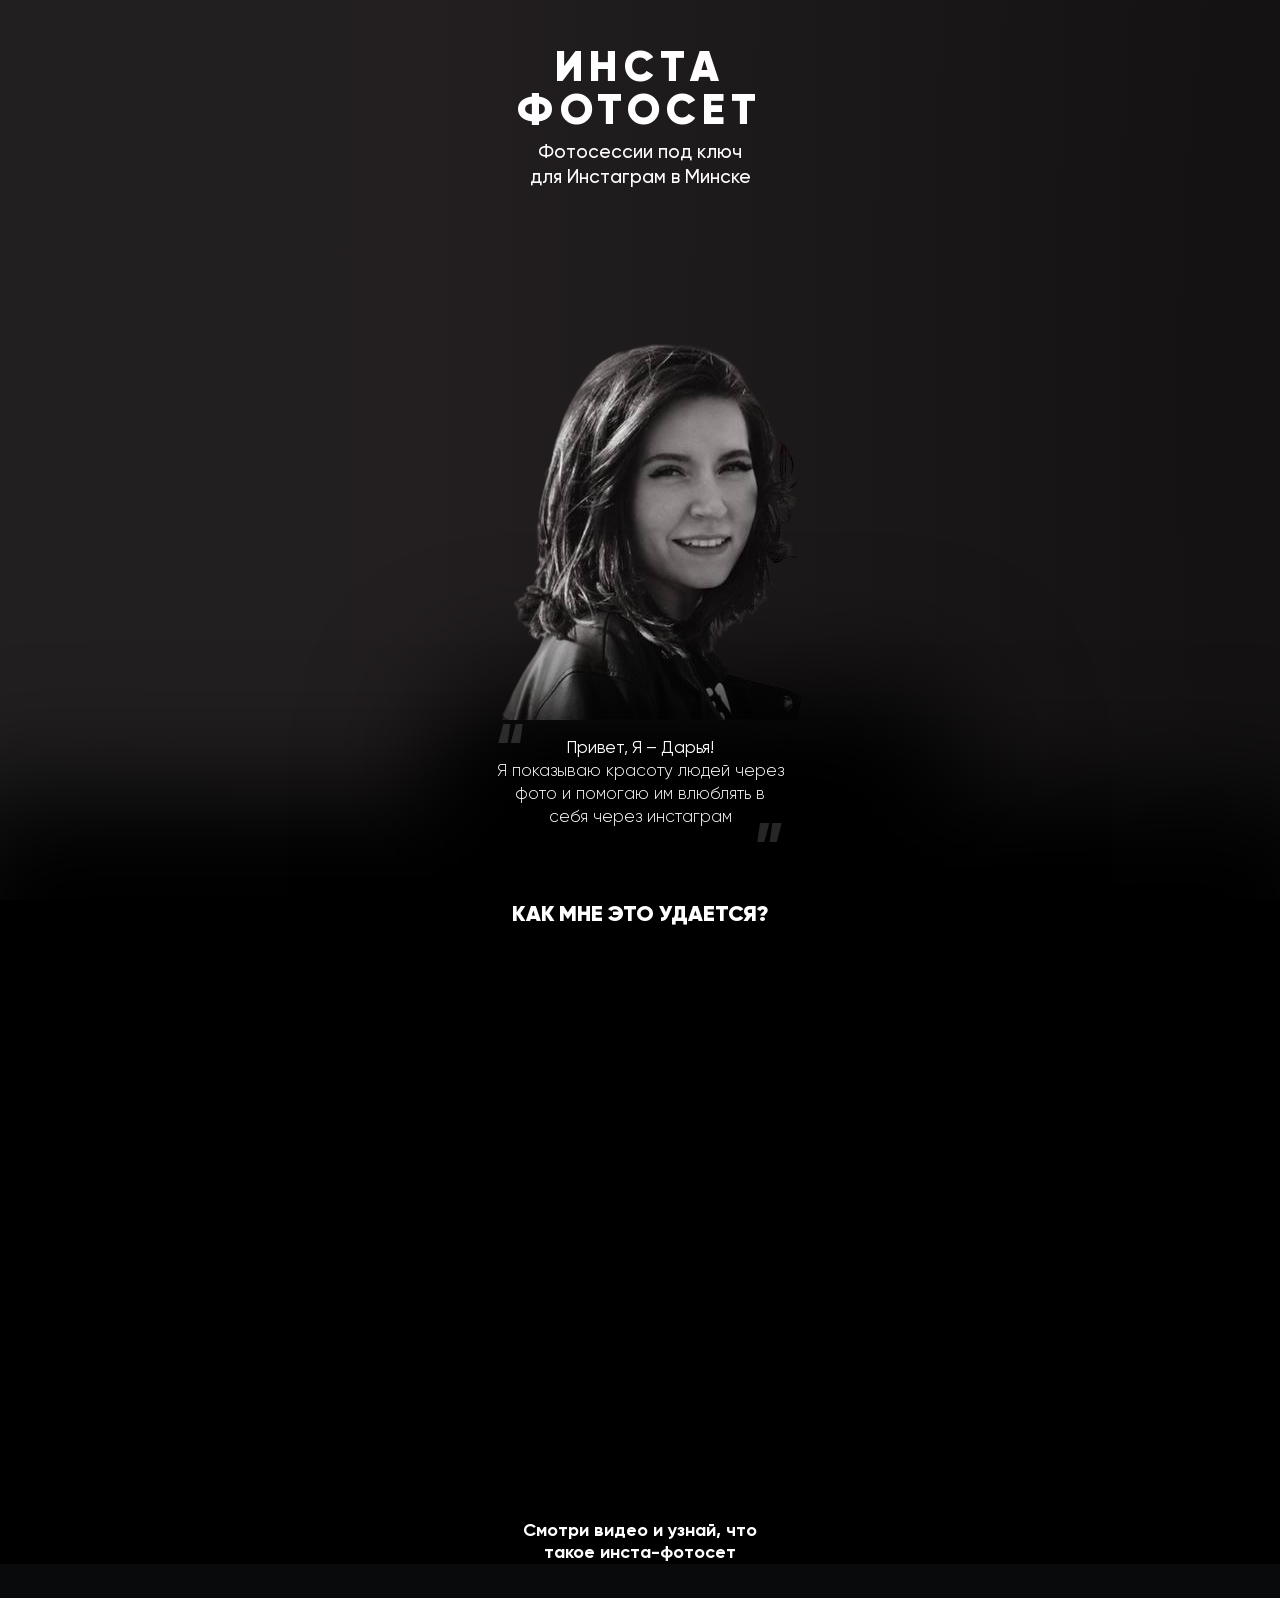
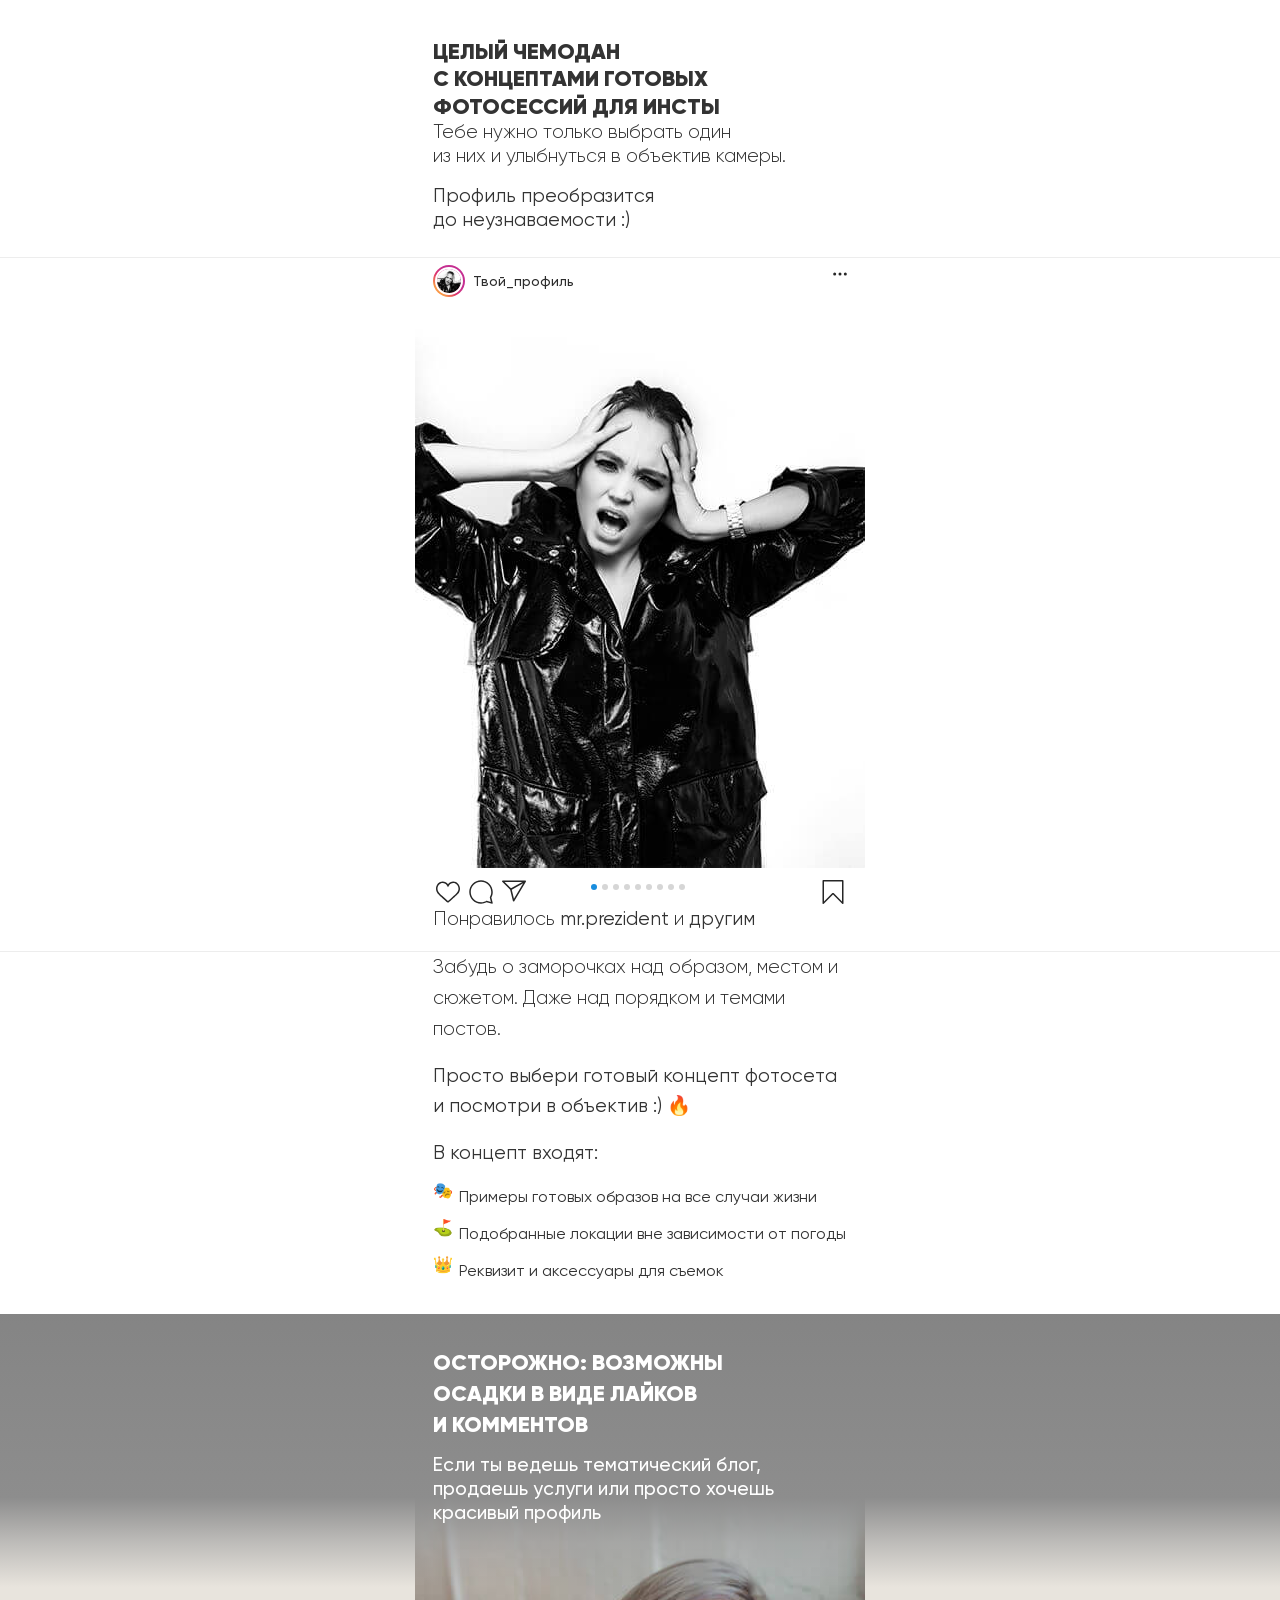
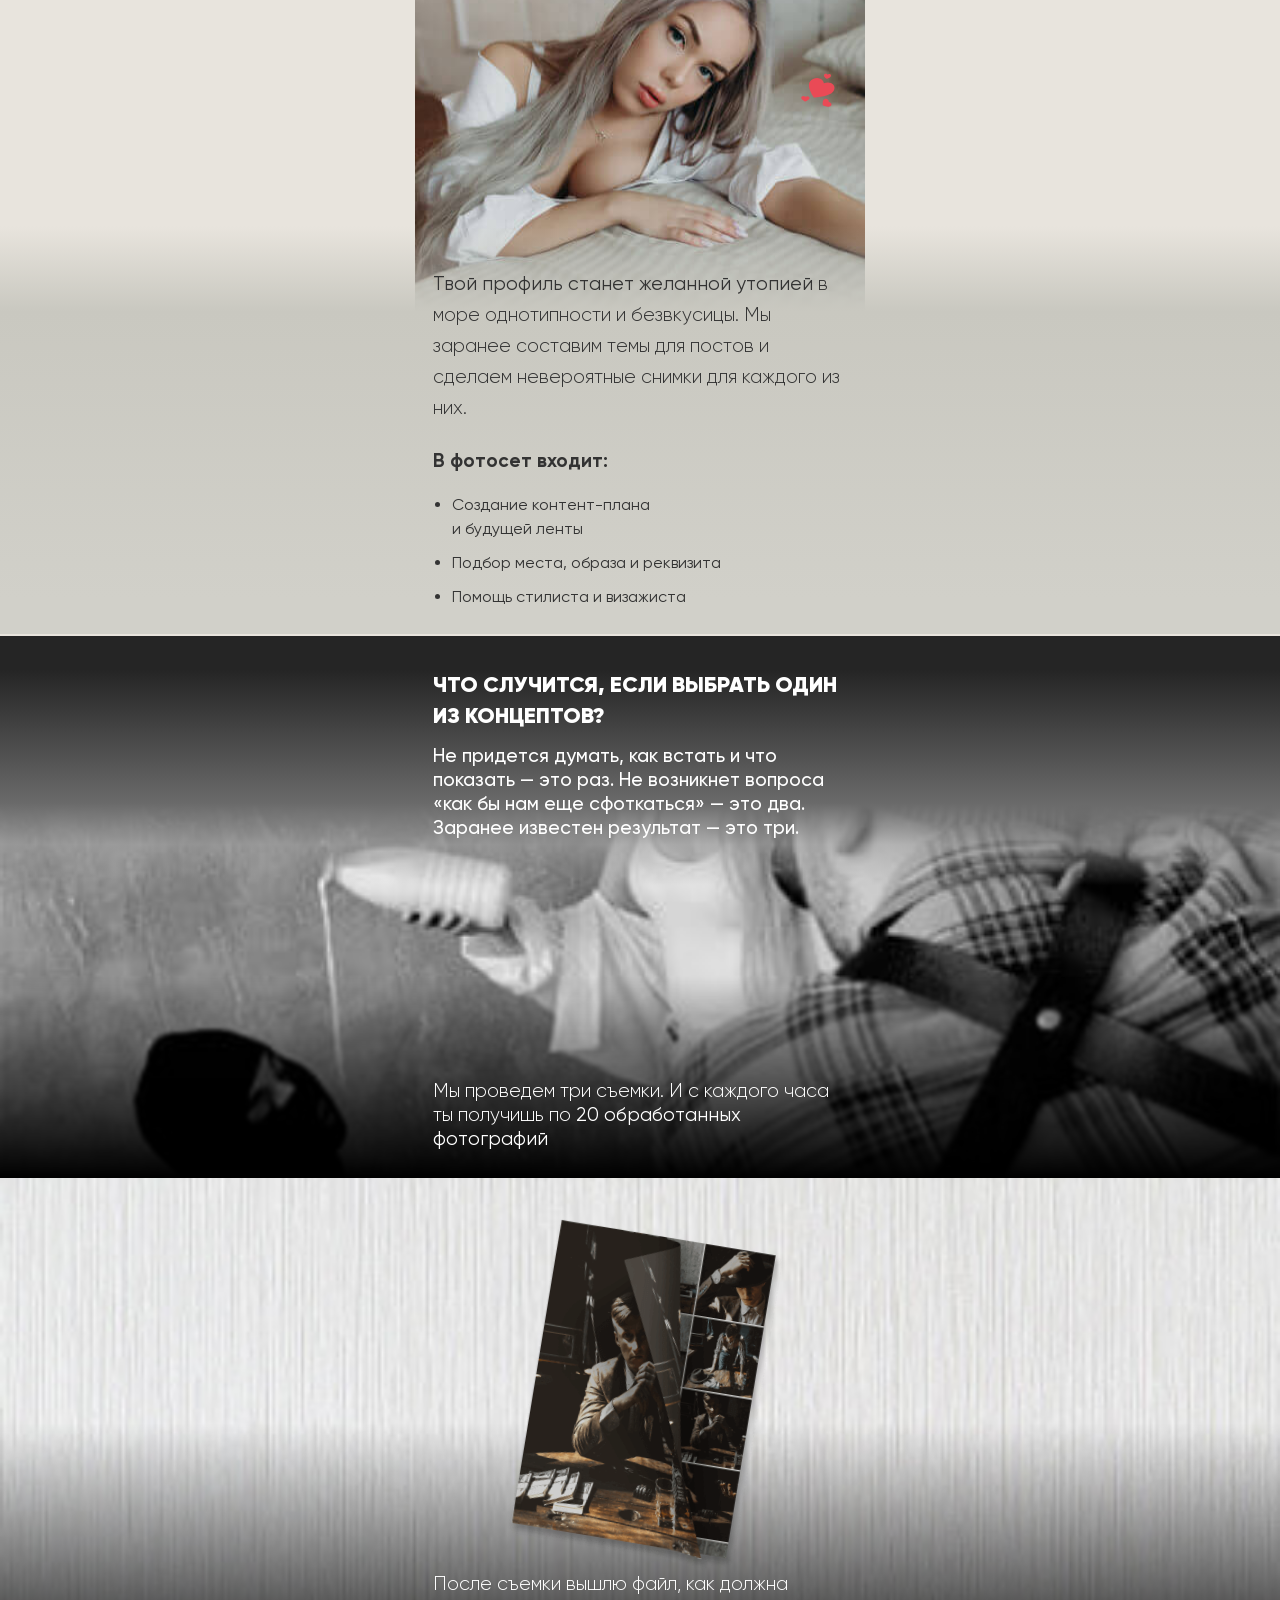
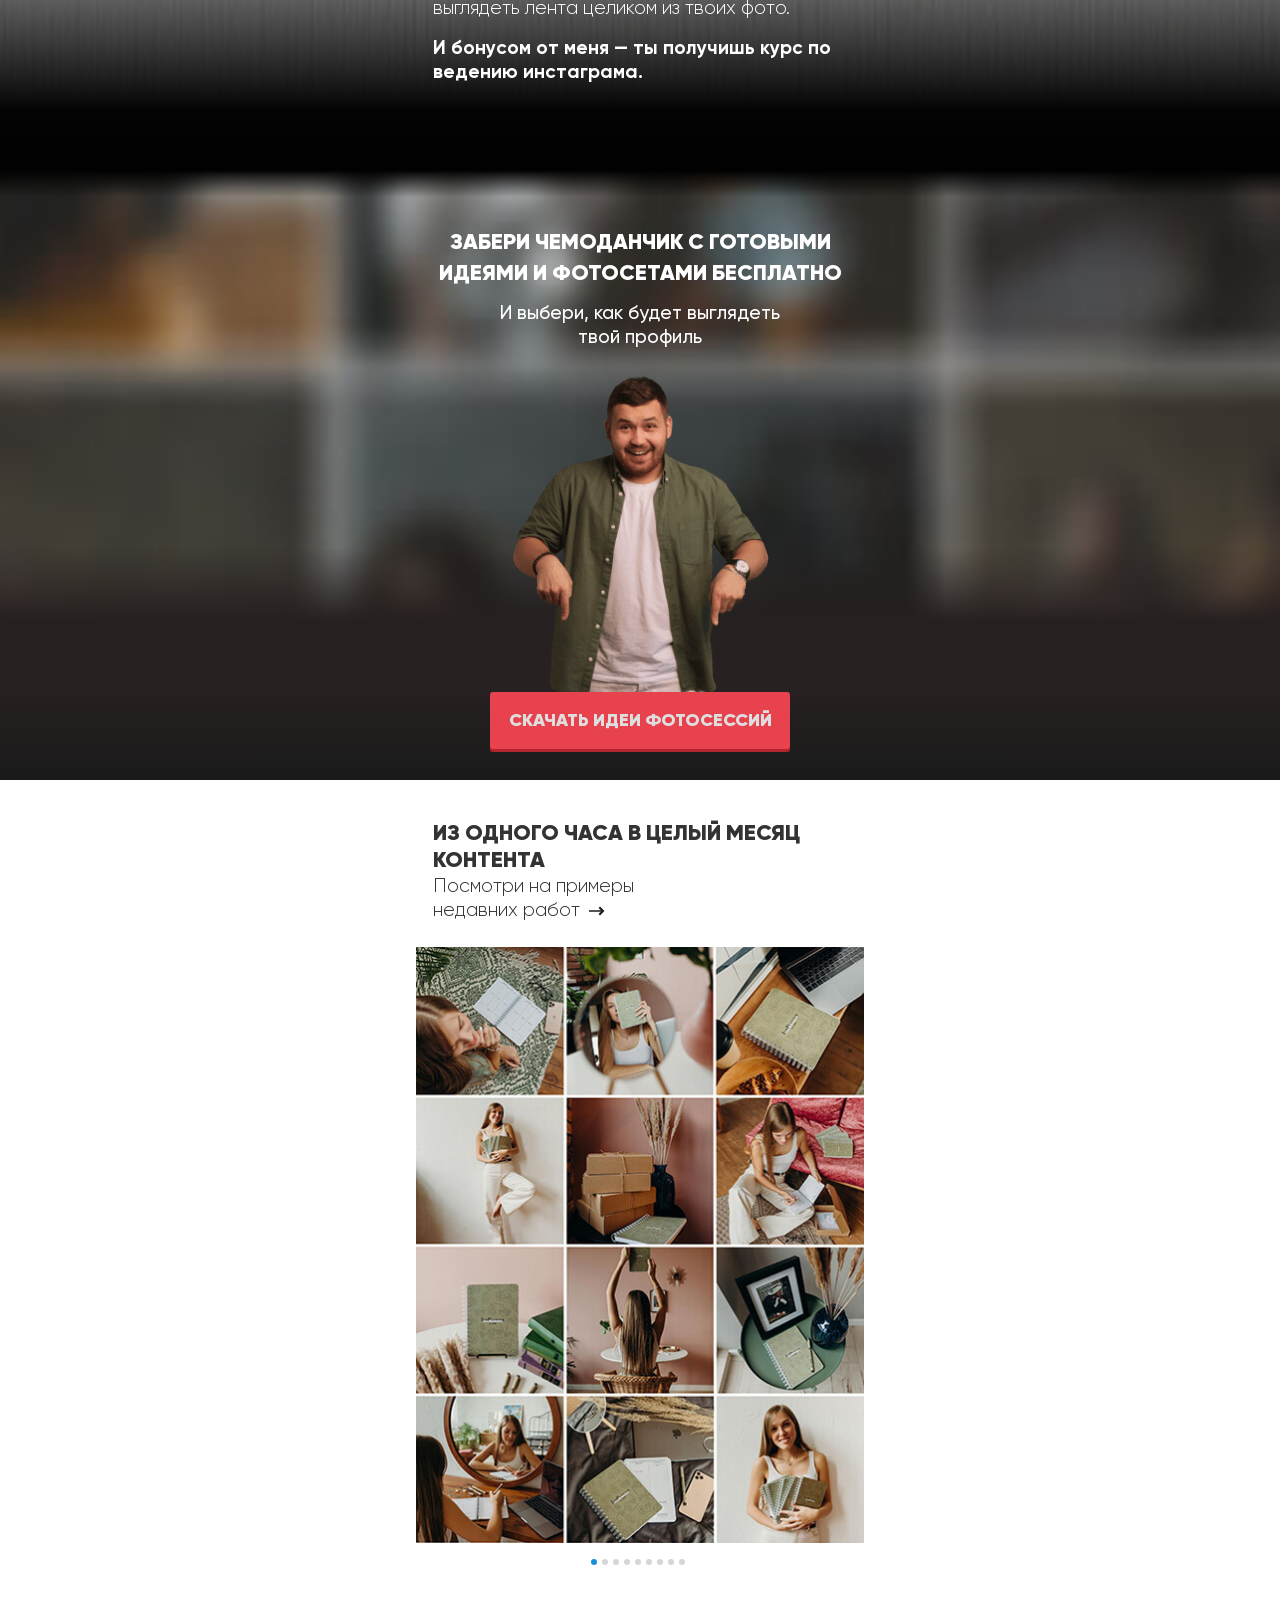
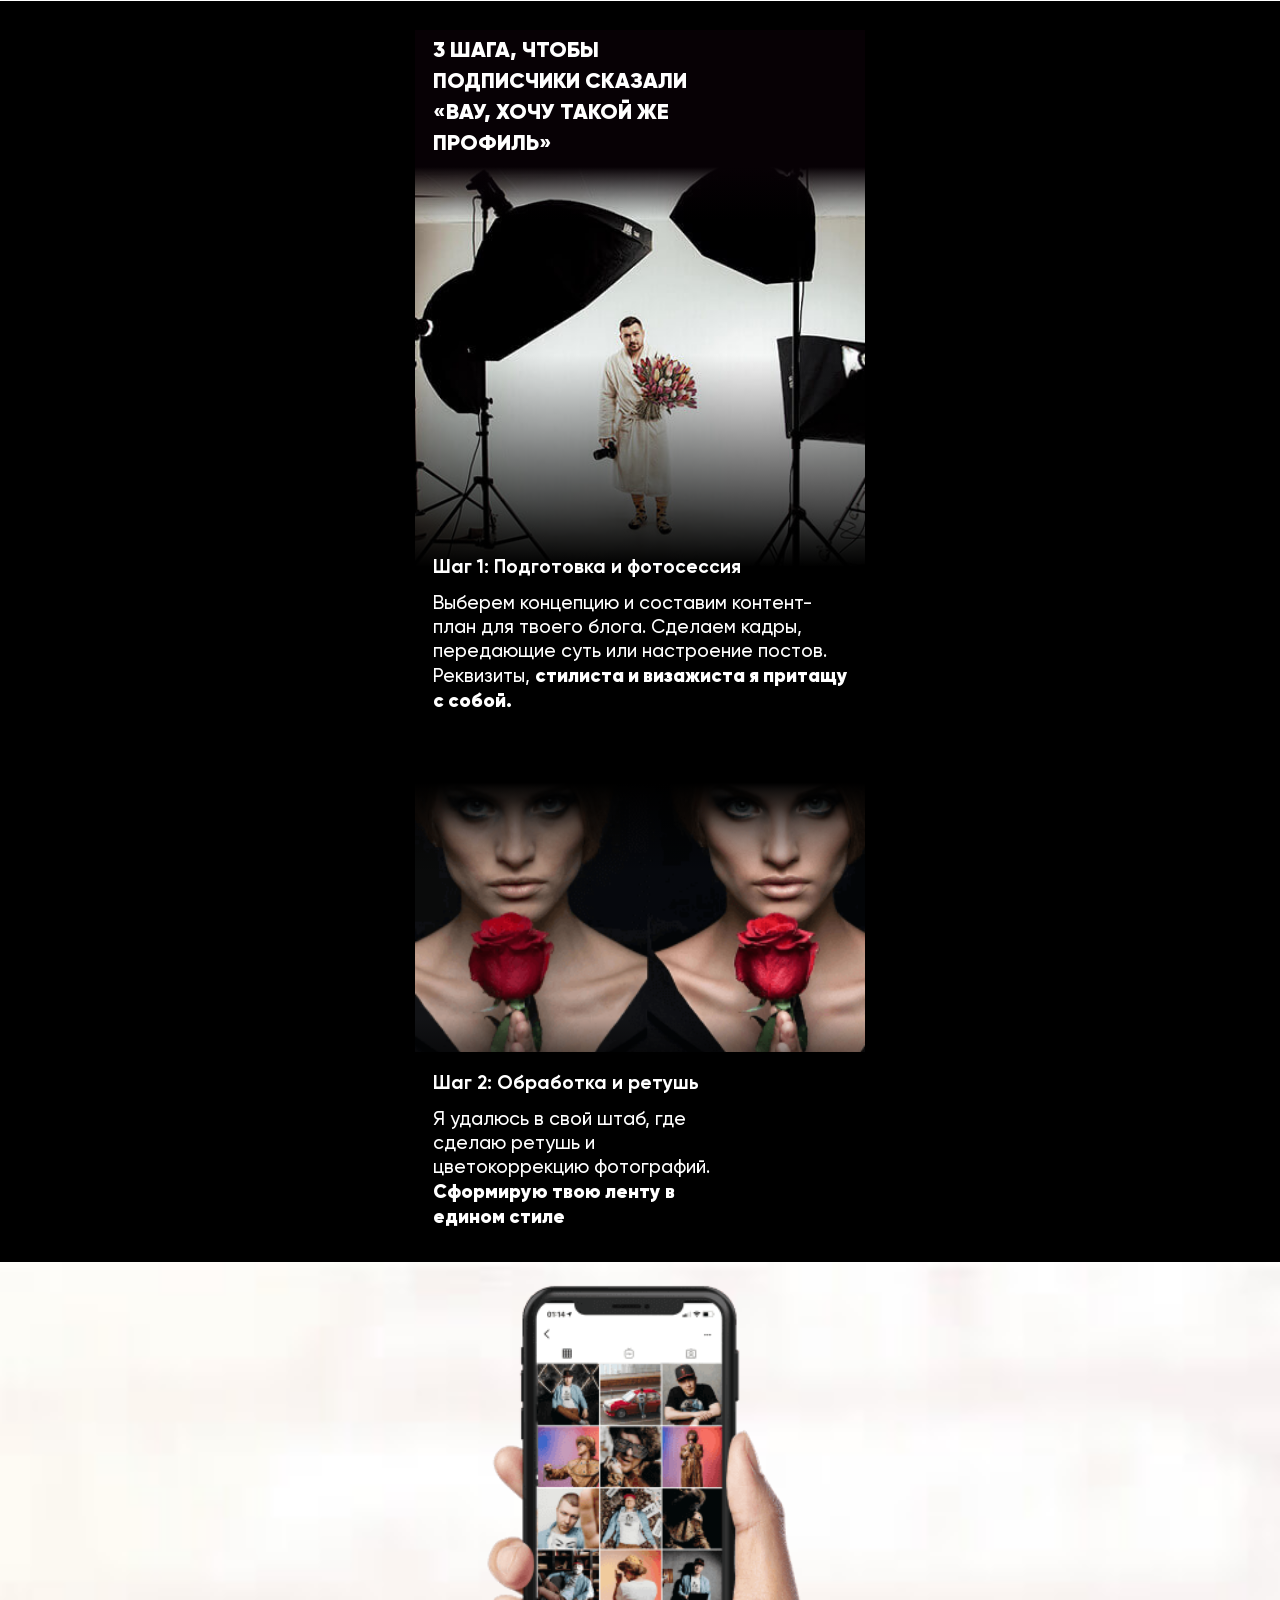
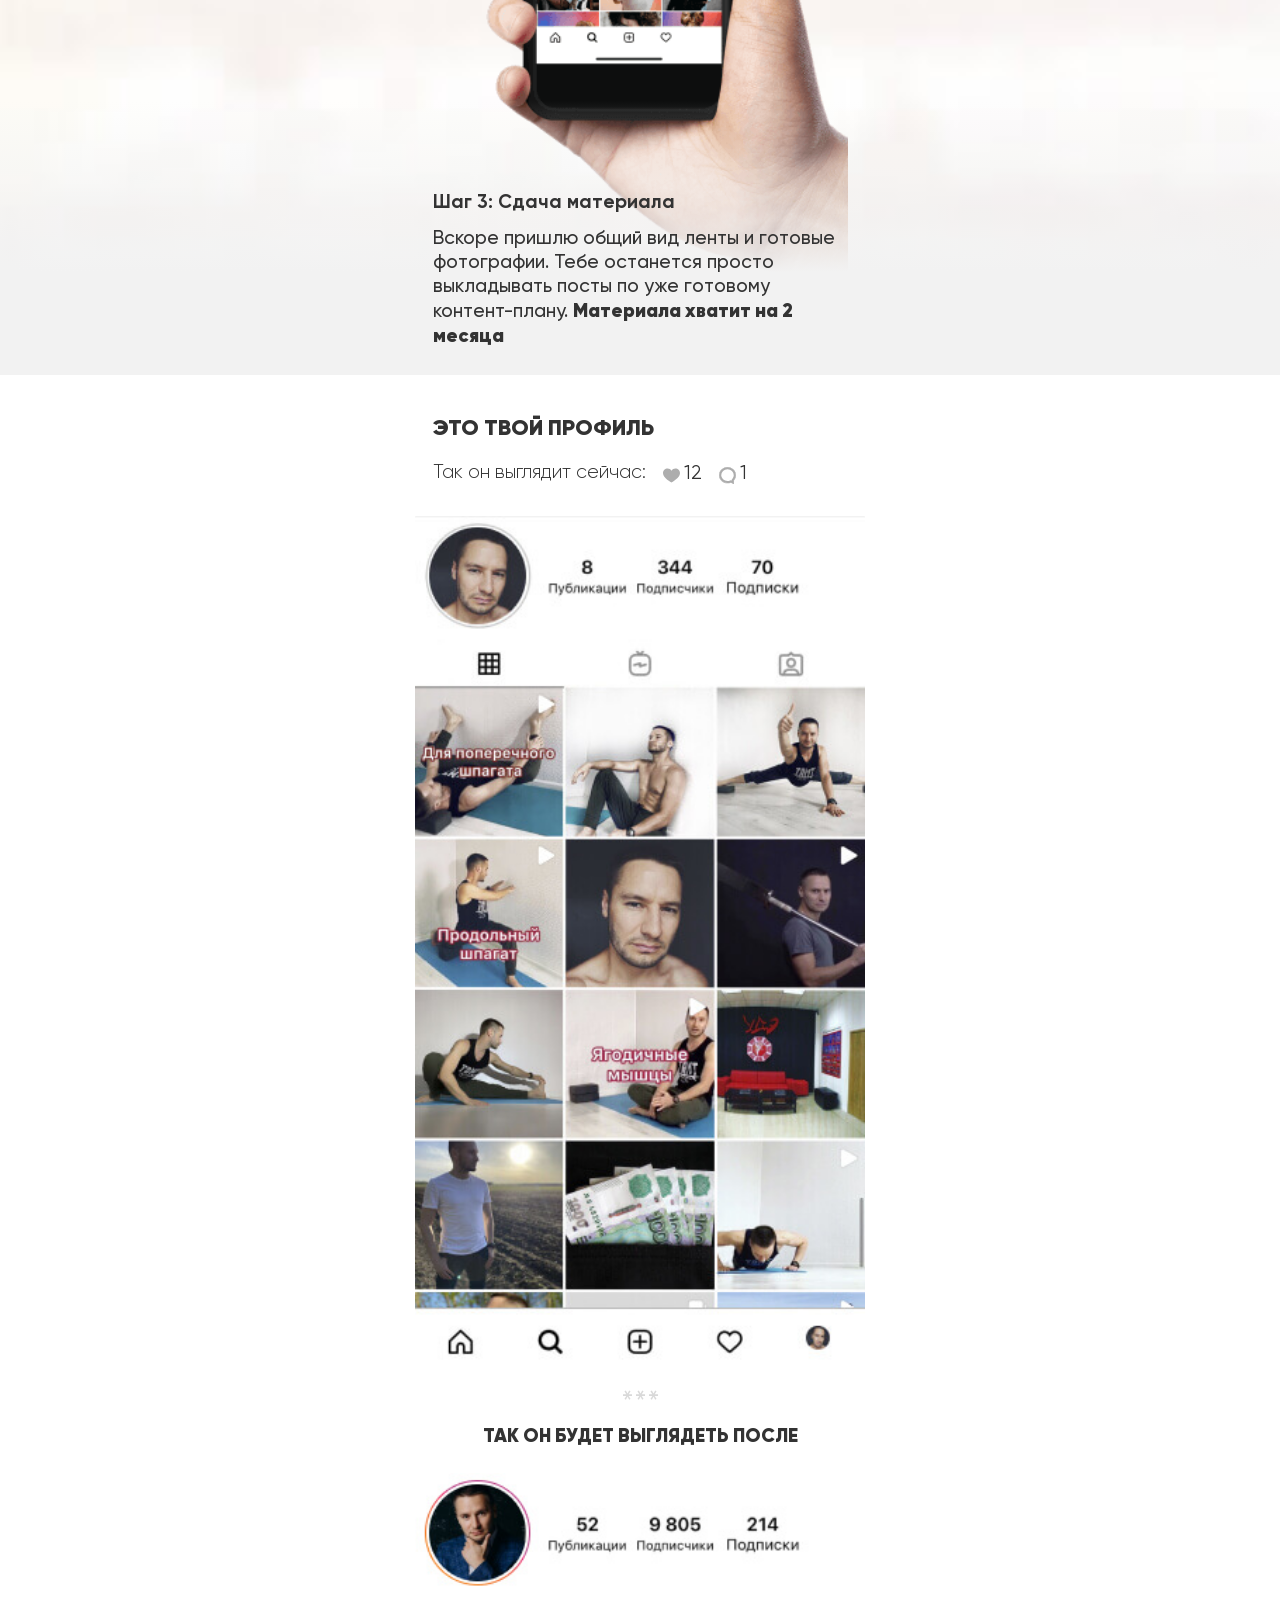
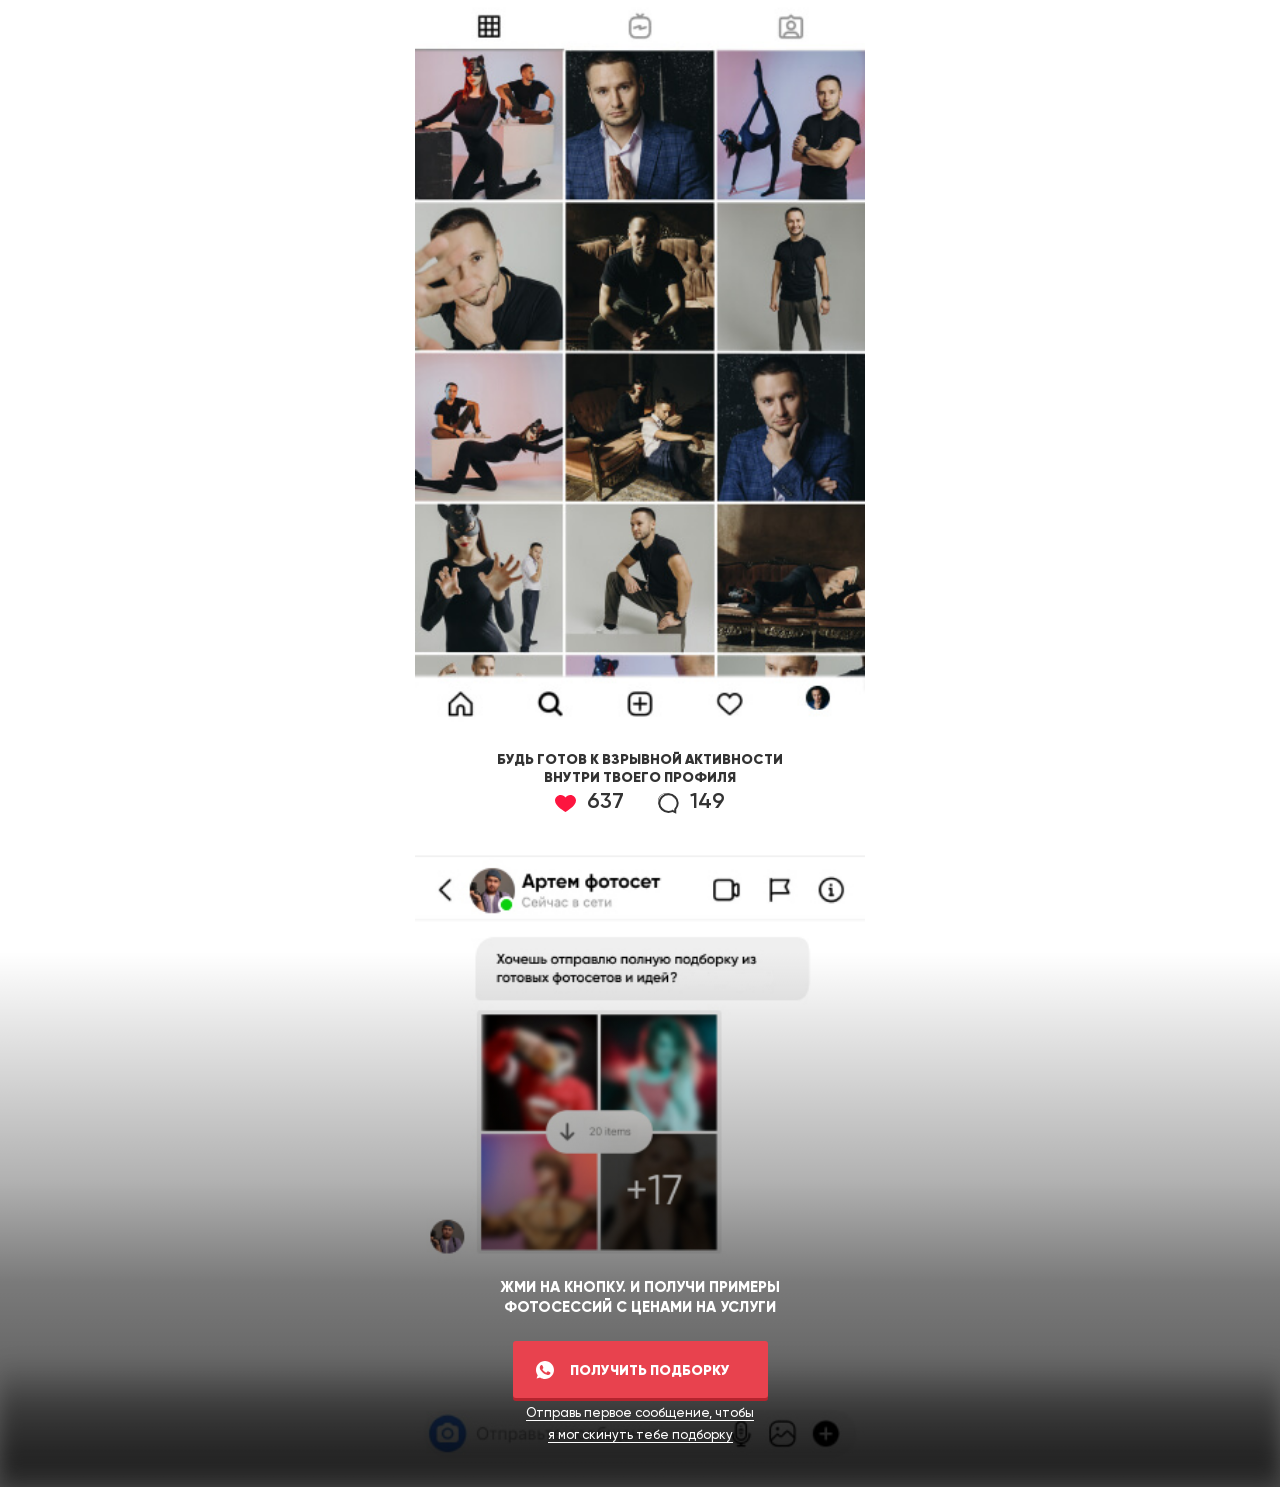
==== commit a16cec1a: "Fix photos dist" ====
--- a/index.html
+++ b/index.html
@@ -1 +1 @@
-<!DOCTYPE html><html lang="en"><head><meta charset="utf-8"><link rel="icon" type="image/png" sizes="96x96" href="/favicon.png"><meta http-equiv="X-UA-Compatible" content="IE=edge,chrome=1"><meta content="width=device-width,initial-scale=1,maximum-scale=1.5,user-scalable=1,shrink-to-fit=no" name="viewport"><title>Фотосессии под ключ для Instagram</title><link rel="preconnect" href="https://fonts.googleapis.com"><link rel="preconnect" href="https://fonts.gstatic.com" crossorigin><link href="https://fonts.googleapis.com/css2?family=Montserrat:wght@100;200;300;400;600;700&display=swap" rel="stylesheet"><link href="https://use.fontawesome.com/releases/v5.0.6/css/all.css" rel="stylesheet"><link href="/css/app.74cd3794.css" rel="preload" as="style"><link href="/css/chunk-vendors.2b1ec9c4.css" rel="preload" as="style"><link href="/js/app.e42f5b44.js" rel="preload" as="script"><link href="/js/chunk-vendors.419b6cac.js" rel="preload" as="script"><link href="/css/chunk-vendors.2b1ec9c4.css" rel="stylesheet"><link href="/css/app.74cd3794.css" rel="stylesheet"></head><body class="sidebar-collapse"><noscript><strong>We're sorry but vue-now-ui-kit doesn't work properly without JavaScript enabled. Please enable it to continue.</strong></noscript><div id="app"></div><script src="js/jquery-3.5.0.js"></script><script src="js/slick.min.js"></script><script src="js/main.min.js"></script><script src="/js/chunk-vendors.419b6cac.js"></script><script src="/js/app.e42f5b44.js"></script></body></html>+<!DOCTYPE html><html lang="en"><head><meta charset="utf-8"><link rel="icon" type="image/png" sizes="96x96" href="/favicon.png"><meta http-equiv="X-UA-Compatible" content="IE=edge,chrome=1"><meta content="width=device-width,initial-scale=1,maximum-scale=1.5,user-scalable=1,shrink-to-fit=no" name="viewport"><title>Фотосессии под ключ для Instagram</title><link rel="preconnect" href="https://fonts.googleapis.com"><link rel="preconnect" href="https://fonts.gstatic.com" crossorigin><link href="https://fonts.googleapis.com/css2?family=Montserrat:wght@100;200;300;400;600;700&display=swap" rel="stylesheet"><link href="https://use.fontawesome.com/releases/v5.0.6/css/all.css" rel="stylesheet"><link href="/css/app.b634f1eb.css" rel="preload" as="style"><link href="/css/chunk-vendors.2b1ec9c4.css" rel="preload" as="style"><link href="/js/app.d6905ea7.js" rel="preload" as="script"><link href="/js/chunk-vendors.419b6cac.js" rel="preload" as="script"><link href="/css/chunk-vendors.2b1ec9c4.css" rel="stylesheet"><link href="/css/app.b634f1eb.css" rel="stylesheet"></head><body class="sidebar-collapse"><noscript><strong>We're sorry but vue-now-ui-kit doesn't work properly without JavaScript enabled. Please enable it to continue.</strong></noscript><div id="app"></div><script src="js/jquery-3.5.0.js"></script><script src="js/slick.min.js"></script><script src="js/main.min.js"></script><script src="/js/chunk-vendors.419b6cac.js"></script><script src="/js/app.d6905ea7.js"></script></body></html>
--- a/css/app.b634f1eb.css
+++ b/css/app.b634f1eb.css
@@ -0,0 +1,5 @@
+@charset "UTF-8";.dropdown{list-style-type:none}.dropdown .dropdown-toggle{cursor:pointer}.modal.show{background-color:rgba(0,0,0,.3)}.content-center.loaded .animated-title[data-v-d1ad2c98]{color:#fff}.content-center .container h1[data-v-d1ad2c98]:first-of-type{margin-top:10px}@media only screen and (max-width:767px){.content-center .container h2[data-v-d1ad2c98],.content-center .container h3[data-v-d1ad2c98]{padding-top:0}.content-center .container h1[data-v-d1ad2c98]{font-size:3.1em}.content-center .container h2[data-v-d1ad2c98]{font-size:2.1em}.content-center .container h3[data-v-d1ad2c98]{font-size:1.4em}}@media only screen and (min-width:992px){.content-center .container[data-v-d1ad2c98]{padding-top:60px}}.content-center .animated-title[data-v-d1ad2c98]{color:transparent}.content-center .animated-title.first[data-v-d1ad2c98]{-webkit-transition:color 1s ease-in-out;transition:color 1s ease-in-out}.content-center .animated-title.second[data-v-d1ad2c98]{-webkit-transition:color 3s ease-in-out;transition:color 3s ease-in-out}.Item[data-v-d1ad2c98]{overflow:hidden;border-radius:4px;width:100%;background:#f5f5f5}.Item img[data-v-d1ad2c98]{-o-object-fit:cover;object-fit:cover;width:100%;height:100%;line-height:0;display:block}.Item .Content[data-v-d1ad2c98]{padding:20px}.section[data-v-057e92ab]{padding:0 0}.section .carousel-image[data-v-057e92ab]{width:90%;height:500px;background-size:contain;background-position:50%;background-repeat:no-repeat}.content-center .animated-title[data-v-0ff45f62]{color:transparent}.content-center .animated-title.first[data-v-0ff45f62]{-webkit-transition:color 2s;transition:color 2s}.content-center .animated-title.second[data-v-0ff45f62]{-webkit-transition:color 3s;transition:color 3s}.bootstrap-switch{display:inline-block;direction:ltr;cursor:pointer;border-radius:30px;border:0;position:relative;text-align:left;margin-bottom:10px;line-height:8px;width:59px!important;height:22px;outline:none;z-index:0;-webkit-user-select:none;-moz-user-select:none;-ms-user-select:none;user-select:none;vertical-align:middle;-webkit-transition:border-color .15s ease-in-out,box-shadow .15s ease-in-out;-webkit-transition:border-color .15s ease-in-out,-webkit-box-shadow .15s ease-in-out;transition:border-color .15s ease-in-out,-webkit-box-shadow .15s ease-in-out;transition:border-color .15s ease-in-out,box-shadow .15s ease-in-out;transition:border-color .15s ease-in-out,box-shadow .15s ease-in-out,-webkit-box-shadow .15s ease-in-out;margin-right:20px;background:rgba(44,44,44,.2)}.bootstrap-switch .bootstrap-switch-container{display:-webkit-inline-box;display:-ms-inline-flexbox;display:inline-flex;top:0;height:22px;border-radius:4px;-webkit-transform:translateZ(0);transform:translateZ(0);width:100px!important}.bootstrap-switch .bootstrap-switch-handle-off,.bootstrap-switch .bootstrap-switch-handle-on,.bootstrap-switch .bootstrap-switch-label{-webkit-box-sizing:border-box;box-sizing:border-box;cursor:pointer;display:inline-block!important;height:100%;color:#fff;padding:6px 12px;font-size:11px;text-indent:-5px;line-height:15px;-webkit-transition:.25s ease-out;transition:.25s ease-out}.bootstrap-switch .bootstrap-switch-handle-off,.bootstrap-switch .bootstrap-switch-handle-on{text-align:center;z-index:1;float:left;line-height:11px;width:50%!important}.bootstrap-switch .bootstrap-switch-handle-off.bootstrap-switch-brown,.bootstrap-switch .bootstrap-switch-handle-on.bootstrap-switch-brown{color:#fff;background:rgba(38,38,38,.85098)}.bootstrap-switch .bootstrap-switch-handle-off.bootstrap-switch-blue,.bootstrap-switch .bootstrap-switch-handle-on.bootstrap-switch-blue{color:#fff;background:#2ca8ff}.bootstrap-switch .bootstrap-switch-handle-off.bootstrap-switch-green,.bootstrap-switch .bootstrap-switch-handle-on.bootstrap-switch-green{color:#fff;background:#18ce0f}.bootstrap-switch .bootstrap-switch-handle-off.bootstrap-switch-orange,.bootstrap-switch .bootstrap-switch-handle-on.bootstrap-switch-orange{background:#ffb236;color:#fff}.bootstrap-switch .bootstrap-switch-handle-off.bootstrap-switch-red,.bootstrap-switch .bootstrap-switch-handle-on.bootstrap-switch-red{color:#fff;background:#ff3636}.bootstrap-switch .bootstrap-switch-handle-off.bootstrap-switch-default,.bootstrap-switch .bootstrap-switch-handle-on.bootstrap-switch-default{color:#fff}.bootstrap-switch .bootstrap-switch-label{text-align:center;z-index:100;color:#333;background:#fff;width:22px!important;height:22px!important;margin:0 -11px;border-radius:20px;position:absolute;float:left;top:0;left:50%;padding:0;-webkit-box-shadow:0 1px 11px rgba(0,0,0,.25);box-shadow:0 1px 11px rgba(0,0,0,.25)}.bootstrap-switch.bootstrap-switch-off .bootstrap-switch-label{background-color:hsla(0,0%,9%,.4)}.bootstrap-switch.bootstrap-switch-on:hover .bootstrap-switch-label{width:27px!important;margin-left:-16px}.bootstrap-switch.bootstrap-switch-off:hover .bootstrap-switch-label{width:27px!important;margin-left:-11px}.bootstrap-switch .bootstrap-switch-handle-on{border-bottom-left-radius:3px;border-top-left-radius:3px}.bootstrap-switch .bootstrap-switch-handle-off{text-indent:6px}.bootstrap-switch input[type=checkbox],.bootstrap-switch input[type=radio]{position:absolute!important;top:0;left:0;opacity:0;filter:alpha(opacity=0);z-index:-1}.bootstrap-switch .el-date-picker .el-input input.el-input__inner[type=checkbox],.bootstrap-switch .el-date-picker .el-input input.el-input__inner[type=radio],.bootstrap-switch .form-group input.el-input__inner[type=checkbox],.bootstrap-switch .form-group input.el-input__inner[type=radio],.bootstrap-switch input[type=checkbox].form-control,.bootstrap-switch input[type=radio].form-control,.el-date-picker .el-input .bootstrap-switch input.el-input__inner[type=checkbox],.el-date-picker .el-input .bootstrap-switch input.el-input__inner[type=radio],.form-group .bootstrap-switch input.el-input__inner[type=checkbox],.form-group .bootstrap-switch input.el-input__inner[type=radio]{height:auto}.bootstrap-switch.bootstrap-switch-mini .bootstrap-switch-handle-off,.bootstrap-switch.bootstrap-switch-mini .bootstrap-switch-handle-on,.bootstrap-switch.bootstrap-switch-mini .bootstrap-switch-label{padding:1px 5px;font-size:12px;line-height:1.5}.bootstrap-switch.bootstrap-switch-small .bootstrap-switch-handle-off,.bootstrap-switch.bootstrap-switch-small .bootstrap-switch-handle-on,.bootstrap-switch.bootstrap-switch-small .bootstrap-switch-label{padding:5px 10px;font-size:12px;line-height:1.5}.bootstrap-switch.bootstrap-switch-large .bootstrap-switch-handle-off,.bootstrap-switch.bootstrap-switch-large .bootstrap-switch-handle-on,.bootstrap-switch.bootstrap-switch-large .bootstrap-switch-label{padding:6px 16px;font-size:18px;line-height:1.33}.bootstrap-switch.bootstrap-switch-disabled,.bootstrap-switch.bootstrap-switch-indeterminate,.bootstrap-switch.bootstrap-switch-readonly{cursor:default!important}.bootstrap-switch.bootstrap-switch-disabled .bootstrap-switch-handle-off,.bootstrap-switch.bootstrap-switch-disabled .bootstrap-switch-handle-on,.bootstrap-switch.bootstrap-switch-disabled .bootstrap-switch-label,.bootstrap-switch.bootstrap-switch-indeterminate .bootstrap-switch-handle-off,.bootstrap-switch.bootstrap-switch-indeterminate .bootstrap-switch-handle-on,.bootstrap-switch.bootstrap-switch-indeterminate .bootstrap-switch-label,.bootstrap-switch.bootstrap-switch-readonly .bootstrap-switch-handle-off,.bootstrap-switch.bootstrap-switch-readonly .bootstrap-switch-handle-on,.bootstrap-switch.bootstrap-switch-readonly .bootstrap-switch-label{opacity:.5;filter:alpha(opacity=50);cursor:default!important}.bootstrap-switch.bootstrap-switch-animate .bootstrap-switch-container{-webkit-transition:margin-left .5s;transition:margin-left .5s}.bootstrap-switch.bootstrap-switch-inverse .bootstrap-switch-handle-on{border-bottom-left-radius:0;border-top-left-radius:0;border-bottom-right-radius:3px;border-top-right-radius:3px}.bootstrap-switch.bootstrap-switch-inverse .bootstrap-switch-handle-off{border-bottom-right-radius:0;border-top-right-radius:0;border-bottom-left-radius:3px;border-top-left-radius:3px}.bootstrap-switch.bootstrap-switch-on .bootstrap-switch-container{margin-left:-2px!important}.bootstrap-switch.bootstrap-switch-off .bootstrap-switch-container{margin-left:-39px!important}.bootstrap-switch.bootstrap-switch-on .bootstrap-switch-label:before{background-color:#fff}.bootstrap-switch.bootstrap-switch-on .bootstrap-switch-red~.bootstrap-switch-default{background-color:#ff3636}.bootstrap-switch.bootstrap-switch-on .bootstrap-switch-orange~.bootstrap-switch-default{background-color:#ffb236}.bootstrap-switch.bootstrap-switch-on .bootstrap-switch-green~.bootstrap-switch-default{background-color:#18ce0f}.bootstrap-switch.bootstrap-switch-on .bootstrap-switch-brown~.bootstrap-switch-default{background-color:rgba(38,38,38,.85098)}.bootstrap-switch.bootstrap-switch-on .bootstrap-switch-blue~.bootstrap-switch-default{background-color:#2ca8ff}.bootstrap-switch.bootstrap-switch-off .bootstrap-switch-blue,.bootstrap-switch.bootstrap-switch-off .bootstrap-switch-brown,.bootstrap-switch.bootstrap-switch-off .bootstrap-switch-green,.bootstrap-switch.bootstrap-switch-off .bootstrap-switch-orange,.bootstrap-switch.bootstrap-switch-off .bootstrap-switch-red{background-color:#e3e3e3}.bootstrap-switch-off .bootstrap-switch-handle-on,.bootstrap-switch-on .bootstrap-switch-handle-off{opacity:0}/*! nouislider - 11.1.0 - 2018-04-02 11:18:13 */.noUi-target,.noUi-target *{-webkit-touch-callout:none;-webkit-tap-highlight-color:rgba(0,0,0,0);-webkit-user-select:none;-ms-touch-action:none;touch-action:none;-ms-user-select:none;-moz-user-select:none;user-select:none;-webkit-box-sizing:border-box;box-sizing:border-box}.noUi-target{position:relative;direction:ltr}.noUi-base,.noUi-connects{width:100%;height:100%;position:relative;z-index:1}.noUi-connects{overflow:hidden;z-index:0}.noUi-connect,.noUi-origin{will-change:transform;position:absolute;z-index:1;top:0;left:0;height:100%;width:100%;-webkit-transform-origin:0 0;transform-origin:0 0}html:not([dir=rtl]) .noUi-horizontal .noUi-origin{left:100%;width:10%;right:0}.noUi-vertical .noUi-origin{width:0}.noUi-horizontal .noUi-origin{height:0}.noUi-handle{position:absolute}.noUi-state-tap .noUi-connect,.noUi-state-tap .noUi-origin{-webkit-transition:transform .3s;-webkit-transition:-webkit-transform .3s;transition:-webkit-transform .3s;transition:transform .3s;transition:transform .3s,-webkit-transform .3s}.noUi-state-drag *{cursor:inherit!important}.noUi-horizontal{height:1px}.noUi-horizontal .noUi-handle{border-radius:50%;background-color:#fff;-webkit-box-shadow:0 1px 13px 0 rgba(0,0,0,.2);box-shadow:0 1px 13px 0 rgba(0,0,0,.2);height:15px;width:15px;cursor:pointer;outline:0}.noUi-horizontal .noUi-handle:after,.noUi-horizontal .noUi-handle:before{display:none}.noUi-vertical{width:18px}.noUi-vertical .noUi-handle{width:28px;height:34px;left:-6px;top:-17px}html:not([dir=rtl]) .noUi-horizontal .noUi-handle{top:-7px;left:auto}.noUi-target{background-color:hsla(0,0%,71.4%,.3)}.noUi-connects,.noUi-target{border-radius:3px}.noUi-connect{background:#3fb8af}.noUi-draggable{cursor:ew-resize}.noUi-vertical .noUi-draggable{cursor:ns-resize}.noUi-handle{border-radius:3px;background:#fff;cursor:default;-webkit-transition:.3s ease 0s;-moz-transition:.3s ease 0s;-ms-transition:.3s ease 0s;-o-transform:.3s ease 0s;transition:.3s ease 0s}.noUi-active{-webkit-transform:scale3d(1.5,1.5,1);transform:scale3d(1.5,1.5,1)}.noUi-handle:after,.noUi-handle:before{content:"";display:block;position:absolute;height:14px;width:1px;background:#e8e7e6;left:14px;top:6px}.noUi-handle:after{left:17px}.noUi-vertical .noUi-handle:after,.noUi-vertical .noUi-handle:before{width:14px;height:1px;left:6px;top:14px}.noUi-vertical .noUi-handle:after{top:17px}[disabled] .noUi-connect{background:#b8b8b8}[disabled].noUi-handle,[disabled] .noUi-handle,[disabled].noUi-target{cursor:not-allowed}.noUi-pips,.noUi-pips *{-webkit-box-sizing:border-box;box-sizing:border-box}.noUi-pips{position:absolute;color:#999}.noUi-value{position:absolute;white-space:nowrap;text-align:center}.noUi-value-sub{color:#ccc;font-size:10px}.noUi-marker{position:absolute;background:#ccc}.noUi-marker-large,.noUi-marker-sub{background:#aaa}.noUi-pips-horizontal{padding:10px 0;height:80px;top:100%;left:0;width:100%}.noUi-value-horizontal{-webkit-transform:translate(-50%,50%);transform:translate(-50%,50%)}.noUi-rtl .noUi-value-horizontal{-webkit-transform:translate(50%,50%);transform:translate(50%,50%)}.noUi-marker-horizontal.noUi-marker{margin-left:-1px;width:2px;height:5px}.noUi-marker-horizontal.noUi-marker-sub{height:10px}.noUi-marker-horizontal.noUi-marker-large{height:15px}.noUi-pips-vertical{padding:0 10px;height:100%;top:0;left:100%}.noUi-value-vertical{-webkit-transform:translateY(-50%);transform:translateY(-50%);padding-left:25px}.noUi-rtl .noUi-value-vertical{-webkit-transform:translateY(50%);transform:translateY(50%)}.noUi-marker-vertical.noUi-marker{width:5px;height:2px;margin-top:-1px}.noUi-marker-vertical.noUi-marker-sub{width:10px}.noUi-marker-vertical.noUi-marker-large{width:15px}.noUi-tooltip{display:block;position:absolute;border:1px solid #d9d9d9;border-radius:3px;background:#fff;color:#000;padding:5px;text-align:center;white-space:nowrap}.noUi-horizontal .noUi-tooltip{-webkit-transform:translate(-50%);transform:translate(-50%);left:50%;bottom:120%}.noUi-vertical .noUi-tooltip{-webkit-transform:translateY(-50%);transform:translateY(-50%);top:50%;right:120%}.slider .noUi-connect{background-color:#888}.slider.slider-neutral .noUi-connect{background-color:#fff}.slider.slider-neutral.noUi-target{background-color:hsla(0,0%,100%,.3)}.slider.slider-neutral .noUi-handle{background-color:#fff}.slider.slider-primary.noUi-connect,.slider.slider-primary .noUi-connect{background-color:rgba(38,38,38,.85098)}.slider.slider-primary.noUi-target{background-color:rgba(249,99,50,.3)}.slider.slider-primary .noUi-handle{background-color:rgba(38,38,38,.85098)}.slider.slider-info.noUi-connect,.slider.slider-info .noUi-connect{background-color:#2ca8ff}.slider.slider-info.noUi-target{background-color:rgba(44,168,255,.3)}.slider.slider-info .noUi-handle{background-color:#2ca8ff}.slider.slider-success.noUi-connect,.slider.slider-success .noUi-connect{background-color:#18ce0f}.slider.slider-success.noUi-target{background-color:rgba(24,206,15,.3)}.slider.slider-success .noUi-handle{background-color:#18ce0f}.slider.slider-warning.noUi-connect,.slider.slider-warning .noUi-connect{background-color:#ffb236}.slider.slider-warning.noUi-target{background-color:rgba(255,178,54,.3)}.slider.slider-warning .noUi-handle{background-color:#ffb236}.slider.slider-danger.noUi-connect,.slider.slider-danger .noUi-connect{background-color:#ff3636}.slider.slider-danger.noUi-target{background-color:rgba(255,54,54,.3)}.slider.slider-danger .noUi-handle{background-color:#ff3636}/*!
+ * Datepicker for Bootstrap v1.7.0-dev (https://github.com/uxsolutions/bootstrap-datepicker)
+ *
+ * Licensed under the Apache License v2.0 (http://www.apache.org/licenses/LICENSE-2.0)
+ */.datepicker{padding:8px 6px;border-radius:4px;direction:ltr;-webkit-transform:translate3d(0,-40px,0);transform:translate3d(0,-40px,0);-webkit-transition:all .3s cubic-bezier(.215,.61,.355,1) 0s,opacity .3s ease 0s,height 0s linear .35s;transition:all .3s cubic-bezier(.215,.61,.355,1) 0s,opacity .3s ease 0s,height 0s linear .35s;opacity:0;filter:alpha(opacity=0);visibility:hidden;display:block;width:254px;max-width:254px}.datepicker.dropdown-menu:before{display:none}.datepicker.datepicker-primary{background-color:rgba(38,38,38,.85098)}.datepicker.datepicker-primary .day div,.datepicker.datepicker-primary table tr td span,.datepicker.datepicker-primary th{color:#fff}.datepicker.datepicker-primary:after{border-bottom-color:rgba(38,38,38,.85098)}.datepicker.datepicker-primary.datepicker-orient-top:after{border-top-color:rgba(38,38,38,.85098)}.datepicker.datepicker-primary .dow{color:hsla(0,0%,100%,.8)}.datepicker.datepicker-primary table tr td.new div,.datepicker.datepicker-primary table tr td.old div,.datepicker.datepicker-primary table tr td span.new,.datepicker.datepicker-primary table tr td span.old{color:hsla(0,0%,100%,.4)}.datepicker.datepicker-primary table tr td span.focused,.datepicker.datepicker-primary table tr td span:hover{background:hsla(0,0%,100%,.1)}.datepicker.datepicker-primary .datepicker-switch:hover,.datepicker.datepicker-primary .next:hover,.datepicker.datepicker-primary .prev:hover,.datepicker.datepicker-primary tfoot tr th:hover{background:hsla(0,0%,100%,.2)}.datepicker.datepicker-primary table tr td.active.disabled:hover div,.datepicker.datepicker-primary table tr td.active.disabled div,.datepicker.datepicker-primary table tr td.active:hover div,.datepicker.datepicker-primary table tr td.active div{background-color:#fff;color:rgba(38,38,38,.85098)}.datepicker.datepicker-primary table tr td.day.focused div,.datepicker.datepicker-primary table tr td.day:hover div{background:hsla(0,0%,100%,.2)}.datepicker.datepicker-primary table tr td.active.active div,.datepicker.datepicker-primary table tr td.active.disabled.active div,.datepicker.datepicker-primary table tr td.active.disabled.disabled div,.datepicker.datepicker-primary table tr td.active.disabled:active div,.datepicker.datepicker-primary table tr td.active.disabled:hover.active div,.datepicker.datepicker-primary table tr td.active.disabled:hover.disabled div,.datepicker.datepicker-primary table tr td.active.disabled:hover:active div,.datepicker.datepicker-primary table tr td.active.disabled:hover:hover div,.datepicker.datepicker-primary table tr td.active.disabled:hover[disabled] div,.datepicker.datepicker-primary table tr td.active.disabled:hover div,.datepicker.datepicker-primary table tr td.active.disabled[disabled] div,.datepicker.datepicker-primary table tr td.active.disabled div,.datepicker.datepicker-primary table tr td.active:active div,.datepicker.datepicker-primary table tr td.active:hover.active div,.datepicker.datepicker-primary table tr td.active:hover.disabled div,.datepicker.datepicker-primary table tr td.active:hover:active div,.datepicker.datepicker-primary table tr td.active:hover:hover div,.datepicker.datepicker-primary table tr td.active:hover[disabled] div,.datepicker.datepicker-primary table tr td.active:hover div,.datepicker.datepicker-primary table tr td.active[disabled] div,.datepicker.datepicker-primary table tr td span.active.active,.datepicker.datepicker-primary table tr td span.active.disabled,.datepicker.datepicker-primary table tr td span.active.disabled.active,.datepicker.datepicker-primary table tr td span.active.disabled.disabled,.datepicker.datepicker-primary table tr td span.active.disabled:active,.datepicker.datepicker-primary table tr td span.active.disabled:hover,.datepicker.datepicker-primary table tr td span.active.disabled:hover.active,.datepicker.datepicker-primary table tr td span.active.disabled:hover.disabled,.datepicker.datepicker-primary table tr td span.active.disabled:hover:active,.datepicker.datepicker-primary table tr td span.active.disabled:hover:hover,.datepicker.datepicker-primary table tr td span.active.disabled:hover[disabled],.datepicker.datepicker-primary table tr td span.active.disabled[disabled],.datepicker.datepicker-primary table tr td span.active:active,.datepicker.datepicker-primary table tr td span.active:hover,.datepicker.datepicker-primary table tr td span.active:hover.active,.datepicker.datepicker-primary table tr td span.active:hover.disabled,.datepicker.datepicker-primary table tr td span.active:hover:active,.datepicker.datepicker-primary table tr td span.active:hover:hover,.datepicker.datepicker-primary table tr td span.active:hover[disabled],.datepicker.datepicker-primary table tr td span.active[disabled]{background-color:#fff}.datepicker.datepicker-primary table tr td span.active.active,.datepicker.datepicker-primary table tr td span.active.disabled,.datepicker.datepicker-primary table tr td span.active.disabled.active,.datepicker.datepicker-primary table tr td span.active.disabled.disabled,.datepicker.datepicker-primary table tr td span.active.disabled:active,.datepicker.datepicker-primary table tr td span.active.disabled:hover,.datepicker.datepicker-primary table tr td span.active.disabled:hover.active,.datepicker.datepicker-primary table tr td span.active.disabled:hover.disabled,.datepicker.datepicker-primary table tr td span.active.disabled:hover:active,.datepicker.datepicker-primary table tr td span.active.disabled:hover:hover,.datepicker.datepicker-primary table tr td span.active.disabled:hover[disabled],.datepicker.datepicker-primary table tr td span.active.disabled[disabled],.datepicker.datepicker-primary table tr td span.active:active,.datepicker.datepicker-primary table tr td span.active:hover,.datepicker.datepicker-primary table tr td span.active:hover.active,.datepicker.datepicker-primary table tr td span.active:hover.disabled,.datepicker.datepicker-primary table tr td span.active:hover:active,.datepicker.datepicker-primary table tr td span.active:hover:hover,.datepicker.datepicker-primary table tr td span.active:hover[disabled],.datepicker.datepicker-primary table tr td span.active[disabled]{color:rgba(38,38,38,.85098)}.datepicker-inline{width:220px}.datepicker.datepicker-rtl{direction:rtl}.datepicker.datepicker-rtl.dropdown-menu{left:auto}.datepicker.datepicker-rtl table tr td span{float:right}.datepicker-dropdown{top:0;left:0}.datepicker-dropdown:before{content:"";display:inline-block;border-left:7px solid transparent;border-right:7px solid transparent;border-bottom:7px solid transparent;border-top:0;border-bottom-color:rgba(0,0,0,.2);position:absolute}.datepicker-dropdown:after{content:"";display:inline-block;border-left:6px solid transparent;border-right:6px solid transparent;border-bottom:6px solid #fff;border-top:0;position:absolute}.datepicker-dropdown.datepicker-orient-left:before{left:6px}.datepicker-dropdown.datepicker-orient-left:after{left:7px}.datepicker-dropdown.datepicker-orient-right:before{right:6px}.datepicker-dropdown.datepicker-orient-right:after{right:7px}.datepicker-dropdown.datepicker-orient-bottom:before{top:-7px}.datepicker-dropdown.datepicker-orient-bottom:after{top:-6px}.datepicker-dropdown.datepicker-orient-top:before{bottom:-7px;border-bottom:0;border-top:7px solid transparent}.datepicker-dropdown.datepicker-orient-top:after{bottom:-6px;border-bottom:0;border-top:6px solid #fff}.datepicker table{margin:0;-webkit-touch-callout:none;-webkit-user-select:none;-moz-user-select:none;-ms-user-select:none;user-select:none;width:241px;max-width:241px}.datepicker .day div,.datepicker th{-webkit-transition:all .3s ease 0s;transition:all .3s ease 0s;text-align:center;width:30px;height:30px;line-height:2.2;border-radius:50%;font-weight:300;font-size:14px;border:none;z-index:1;position:relative;cursor:pointer}.datepicker th{color:rgba(38,38,38,.85098)}.table-condensed>tbody>tr>td,.table-condensed>tbody>tr>th,.table-condensed>tfoot>tr>td,.table-condensed>tfoot>tr>th,.table-condensed>thead>tr>td,.table-condensed>thead>tr>th{padding:2px;text-align:center;cursor:pointer}.table-striped .datepicker table tr td,.table-striped .datepicker table tr th{background-color:transparent}.datepicker table tr td.day.focused div,.datepicker table tr td.day:hover div{background:#eee;cursor:pointer}.datepicker table tr td.new,.datepicker table tr td.old{color:#888}.datepicker table tr td.disabled,.datepicker table tr td.disabled:hover{background:none;color:#888;cursor:default}.datepicker table tr td.highlighted{background:#d9edf7;border-radius:0}.datepicker table tr td.today,.datepicker table tr td.today.disabled,.datepicker table tr td.today.disabled:hover,.datepicker table tr td.today:hover{background-color:#fde19a;background-image:-webkit-gradient(linear,left top,left bottom,from(#fdd49a),to(#fdf59a));background-image:linear-gradient(180deg,#fdd49a,#fdf59a);background-repeat:repeat-x;filter:progid:DXImageTransform.Microsoft.gradient(startColorstr="#fdd49a",endColorstr="#fdf59a",GradientType=0);border-color:#fdf59a #fdf59a #fbed50;border-color:rgba(0,0,0,.1) rgba(0,0,0,.1) rgba(0,0,0,.25);filter:progid:DXImageTransform.Microsoft.gradient(enabled=false);color:#000}.datepicker table tr td.today.active,.datepicker table tr td.today.disabled,.datepicker table tr td.today.disabled.active,.datepicker table tr td.today.disabled.disabled,.datepicker table tr td.today.disabled:active,.datepicker table tr td.today.disabled:hover,.datepicker table tr td.today.disabled:hover.active,.datepicker table tr td.today.disabled:hover.disabled,.datepicker table tr td.today.disabled:hover:active,.datepicker table tr td.today.disabled:hover:hover,.datepicker table tr td.today.disabled:hover[disabled],.datepicker table tr td.today.disabled[disabled],.datepicker table tr td.today:active,.datepicker table tr td.today:hover,.datepicker table tr td.today:hover.active,.datepicker table tr td.today:hover.disabled,.datepicker table tr td.today:hover:active,.datepicker table tr td.today:hover:hover,.datepicker table tr td.today:hover[disabled],.datepicker table tr td.today[disabled]{background-color:#fdf59a}.datepicker table tr td.today.active,.datepicker table tr td.today.disabled.active,.datepicker table tr td.today.disabled:active,.datepicker table tr td.today.disabled:hover.active,.datepicker table tr td.today.disabled:hover:active,.datepicker table tr td.today:active,.datepicker table tr td.today:hover.active,.datepicker table tr td.today:hover:active{background-color:#fbf069\9}.datepicker table tr td.today:hover:hover{color:#000}.datepicker table tr td.today.active:hover{color:#fff}.datepicker table tr td.range,.datepicker table tr td.range.disabled,.datepicker table tr td.range.disabled:hover,.datepicker table tr td.range:hover{background:#eee;border-radius:0}.datepicker table tr td.range.today,.datepicker table tr td.range.today.disabled,.datepicker table tr td.range.today.disabled:hover,.datepicker table tr td.range.today:hover{background-color:#f3d17a;background-image:-webkit-gradient(linear,left top,left bottom,from(#f3c17a),to(#f3e97a));background-image:linear-gradient(180deg,#f3c17a,#f3e97a);background-repeat:repeat-x;filter:progid:DXImageTransform.Microsoft.gradient(startColorstr="#f3c17a",endColorstr="#f3e97a",GradientType=0);border-color:#f3e97a #f3e97a #edde34;border-color:rgba(0,0,0,.1) rgba(0,0,0,.1) rgba(0,0,0,.25);filter:progid:DXImageTransform.Microsoft.gradient(enabled=false);border-radius:0}.datepicker table tr td.range.today.active,.datepicker table tr td.range.today.disabled,.datepicker table tr td.range.today.disabled.active,.datepicker table tr td.range.today.disabled.disabled,.datepicker table tr td.range.today.disabled:active,.datepicker table tr td.range.today.disabled:hover,.datepicker table tr td.range.today.disabled:hover.active,.datepicker table tr td.range.today.disabled:hover.disabled,.datepicker table tr td.range.today.disabled:hover:active,.datepicker table tr td.range.today.disabled:hover:hover,.datepicker table tr td.range.today.disabled:hover[disabled],.datepicker table tr td.range.today.disabled[disabled],.datepicker table tr td.range.today:active,.datepicker table tr td.range.today:hover,.datepicker table tr td.range.today:hover.active,.datepicker table tr td.range.today:hover.disabled,.datepicker table tr td.range.today:hover:active,.datepicker table tr td.range.today:hover:hover,.datepicker table tr td.range.today:hover[disabled],.datepicker table tr td.range.today[disabled]{background-color:#f3e97a}.datepicker table tr td.range.today.active,.datepicker table tr td.range.today.disabled.active,.datepicker table tr td.range.today.disabled:active,.datepicker table tr td.range.today.disabled:hover.active,.datepicker table tr td.range.today.disabled:hover:active,.datepicker table tr td.range.today:active,.datepicker table tr td.range.today:hover.active,.datepicker table tr td.range.today:hover:active{background-color:#efe24b\9}.datepicker table tr td.selected,.datepicker table tr td.selected.disabled,.datepicker table tr td.selected.disabled:hover,.datepicker table tr td.selected:hover{background-color:#9e9e9e;background-image:-webkit-gradient(linear,left top,left bottom,from(#b3b3b3),to(grey));background-image:linear-gradient(180deg,#b3b3b3,grey);background-repeat:repeat-x;filter:progid:DXImageTransform.Microsoft.gradient(startColorstr="#b3b3b3",endColorstr="#808080",GradientType=0);border-color:grey grey #595959;border-color:rgba(0,0,0,.1) rgba(0,0,0,.1) rgba(0,0,0,.25);filter:progid:DXImageTransform.Microsoft.gradient(enabled=false);color:#fff;text-shadow:0 -1px 0 rgba(0,0,0,.25)}.datepicker table tr td.selected.active,.datepicker table tr td.selected.disabled,.datepicker table tr td.selected.disabled.active,.datepicker table tr td.selected.disabled.disabled,.datepicker table tr td.selected.disabled:active,.datepicker table tr td.selected.disabled:hover,.datepicker table tr td.selected.disabled:hover.active,.datepicker table tr td.selected.disabled:hover.disabled,.datepicker table tr td.selected.disabled:hover:active,.datepicker table tr td.selected.disabled:hover:hover,.datepicker table tr td.selected.disabled:hover[disabled],.datepicker table tr td.selected.disabled[disabled],.datepicker table tr td.selected:active,.datepicker table tr td.selected:hover,.datepicker table tr td.selected:hover.active,.datepicker table tr td.selected:hover.disabled,.datepicker table tr td.selected:hover:active,.datepicker table tr td.selected:hover:hover,.datepicker table tr td.selected:hover[disabled],.datepicker table tr td.selected[disabled]{background-color:grey}.datepicker table tr td.selected.active,.datepicker table tr td.selected.disabled.active,.datepicker table tr td.selected.disabled:active,.datepicker table tr td.selected.disabled:hover.active,.datepicker table tr td.selected.disabled:hover:active,.datepicker table tr td.selected:active,.datepicker table tr td.selected:hover.active,.datepicker table tr td.selected:hover:active{background-color:#666\9}.datepicker table tr td.active.disabled:hover div,.datepicker table tr td.active.disabled div,.datepicker table tr td.active:hover div,.datepicker table tr td.active div{background-color:rgba(38,38,38,.85098);color:#fff;-webkit-box-shadow:0 1px 10px 0 rgba(0,0,0,.2);box-shadow:0 1px 10px 0 rgba(0,0,0,.2)}.datepicker table tr td.active.active div,.datepicker table tr td.active.disabled.active div,.datepicker table tr td.active.disabled.disabled div,.datepicker table tr td.active.disabled:active div,.datepicker table tr td.active.disabled:hover.active div,.datepicker table tr td.active.disabled:hover.disabled div,.datepicker table tr td.active.disabled:hover:active div,.datepicker table tr td.active.disabled:hover:hover div,.datepicker table tr td.active.disabled:hover[disabled] div,.datepicker table tr td.active.disabled:hover div,.datepicker table tr td.active.disabled[disabled] div,.datepicker table tr td.active.disabled div,.datepicker table tr td.active:active div,.datepicker table tr td.active:hover.active div,.datepicker table tr td.active:hover.disabled div,.datepicker table tr td.active:hover:active div,.datepicker table tr td.active:hover:hover div,.datepicker table tr td.active:hover[disabled] div,.datepicker table tr td.active:hover div,.datepicker table tr td.active[disabled] div{background-color:rgba(38,38,38,.85098)}.datepicker table tr td.active.active,.datepicker table tr td.active.disabled.active,.datepicker table tr td.active.disabled:active,.datepicker table tr td.active.disabled:hover.active,.datepicker table tr td.active.disabled:hover:active,.datepicker table tr td.active:active,.datepicker table tr td.active:hover.active,.datepicker table tr td.active:hover:active{background-color:#039\9}.datepicker table tr td span{display:block;width:41px;height:41px;line-height:41px;float:left;margin:1%;font-size:14px;cursor:pointer;border-radius:50%}.datepicker table tr td span.focused,.datepicker table tr td span:hover{background:#eee}.datepicker table tr td span.disabled,.datepicker table tr td span.disabled:hover{background:none;color:#888;cursor:default}.datepicker table tr td span.active,.datepicker table tr td span.active.disabled,.datepicker table tr td span.active.disabled:hover,.datepicker table tr td span.active:hover{color:#fff;background-color:rgba(38,38,38,.85098)}.datepicker table tr td span.active.active,.datepicker table tr td span.active.disabled,.datepicker table tr td span.active.disabled.active,.datepicker table tr td span.active.disabled.disabled,.datepicker table tr td span.active.disabled:active,.datepicker table tr td span.active.disabled:hover,.datepicker table tr td span.active.disabled:hover.active,.datepicker table tr td span.active.disabled:hover.disabled,.datepicker table tr td span.active.disabled:hover:active,.datepicker table tr td span.active.disabled:hover:hover,.datepicker table tr td span.active.disabled:hover[disabled],.datepicker table tr td span.active.disabled[disabled],.datepicker table tr td span.active:active,.datepicker table tr td span.active:hover,.datepicker table tr td span.active:hover.active,.datepicker table tr td span.active:hover.disabled,.datepicker table tr td span.active:hover:active,.datepicker table tr td span.active:hover:hover,.datepicker table tr td span.active:hover[disabled],.datepicker table tr td span.active[disabled]{background-color:rgba(38,38,38,.85098);-webkit-box-shadow:0 1px 10px 0 rgba(0,0,0,.2);box-shadow:0 1px 10px 0 rgba(0,0,0,.2)}.datepicker table tr td span.active.active,.datepicker table tr td span.active.disabled.active,.datepicker table tr td span.active.disabled:active,.datepicker table tr td span.active.disabled:hover.active,.datepicker table tr td span.active.disabled:hover:active,.datepicker table tr td span.active:active,.datepicker table tr td span.active:hover.active,.datepicker table tr td span.active:hover:active{background-color:#039\9}.datepicker table tr td span.new,.datepicker table tr td span.old{color:#888}.datepicker .datepicker-switch{width:auto;border-radius:.1875rem}.datepicker .datepicker-switch,.datepicker .next,.datepicker .prev,.datepicker tfoot tr th{cursor:pointer}.datepicker .next,.datepicker .prev{width:35px;height:35px}.datepicker i{position:relative;top:2px}.datepicker .prev i{left:-1px}.datepicker .next i{right:-1px}.datepicker .datepicker-switch:hover,.datepicker .next:hover,.datepicker .prev:hover,.datepicker tfoot tr th:hover{background:#eee}.datepicker .next.disabled,.datepicker .prev.disabled{visibility:hidden}.datepicker .cw{font-size:10px;width:12px;padding:0 2px 0 5px;vertical-align:middle}.input-append.date .add-on,.input-prepend.date .add-on{cursor:pointer}.input-append.date .add-on i,.input-prepend.date .add-on i{margin-top:3px}.input-daterange input{text-align:center}.input-daterange input:first-child{border-radius:3px 0 0 3px}.input-daterange input:last-child{border-radius:0 3px 3px 0}.input-daterange .add-on{display:inline-block;width:auto;min-width:16px;height:18px;padding:4px 5px;font-weight:400;line-height:18px;text-align:center;text-shadow:0 1px 0 #fff;vertical-align:middle;background-color:#eee;border:1px solid #ccc;margin-left:-5px;margin-right:-5px}.table-condensed>tbody>tr>td,.table-condensed>tbody>tr>th,.table-condensed>tfoot>tr>td,.table-condensed>tfoot>tr>th,.table-condensed>thead>tr>td,.table-condensed>thead>tr>th{position:relative;z-index:-1}.btn,.navbar .navbar-nav>a.btn{border-width:2px;font-weight:400;font-size:.8571em;line-height:1.35em;margin:10px 1px;border:none;border-radius:.1875rem;padding:11px 22px;cursor:pointer;background-color:#888;color:#fff}.btn.active:hover,.btn:active:hover,.btn:focus,.btn:hover,.btn:not(:disabled):not(.disabled).active,.btn:not(:disabled):not(.disabled).active:focus,.btn:not(:disabled):not(.disabled):active,.btn:not(:disabled):not(.disabled):active:focus,.navbar .navbar-nav>a.btn.active:hover,.navbar .navbar-nav>a.btn:active:hover,.navbar .navbar-nav>a.btn:focus,.navbar .navbar-nav>a.btn:hover,.navbar .navbar-nav>a.btn:not(:disabled):not(.disabled).active,.navbar .navbar-nav>a.btn:not(:disabled):not(.disabled).active:focus,.navbar .navbar-nav>a.btn:not(:disabled):not(.disabled):active,.navbar .navbar-nav>a.btn:not(:disabled):not(.disabled):active:focus,.show>.btn.dropdown-toggle,.show>.btn.dropdown-toggle:focus,.show>.btn.dropdown-toggle:hover,.show>.navbar .navbar-nav>a.btn.dropdown-toggle,.show>.navbar .navbar-nav>a.btn.dropdown-toggle:focus,.show>.navbar .navbar-nav>a.btn.dropdown-toggle:hover{background-color:#979797;color:#fff;-webkit-box-shadow:none;box-shadow:none}.btn:hover,.navbar .navbar-nav>a.btn:hover{-webkit-box-shadow:0 3px 8px 0 rgba(0,0,0,.17);box-shadow:0 3px 8px 0 rgba(0,0,0,.17)}.btn.disabled,.btn.disabled.active,.btn.disabled.focus,.btn.disabled:active,.btn.disabled:focus,.btn.disabled:hover,.btn:disabled,.btn:disabled.active,.btn:disabled.focus,.btn:disabled:active,.btn:disabled:focus,.btn:disabled:hover,.btn[disabled],.btn[disabled].active,.btn[disabled].focus,.btn[disabled]:active,.btn[disabled]:focus,.btn[disabled]:hover,.navbar .navbar-nav>a.btn.disabled,.navbar .navbar-nav>a.btn.disabled.active,.navbar .navbar-nav>a.btn.disabled.focus,.navbar .navbar-nav>a.btn.disabled:active,.navbar .navbar-nav>a.btn.disabled:focus,.navbar .navbar-nav>a.btn.disabled:hover,.navbar .navbar-nav>a.btn:disabled,.navbar .navbar-nav>a.btn:disabled.active,.navbar .navbar-nav>a.btn:disabled.focus,.navbar .navbar-nav>a.btn:disabled:active,.navbar .navbar-nav>a.btn:disabled:focus,.navbar .navbar-nav>a.btn:disabled:hover,.navbar .navbar-nav>a.btn[disabled],.navbar .navbar-nav>a.btn[disabled].active,.navbar .navbar-nav>a.btn[disabled].focus,.navbar .navbar-nav>a.btn[disabled]:active,.navbar .navbar-nav>a.btn[disabled]:focus,.navbar .navbar-nav>a.btn[disabled]:hover,fieldset[disabled] .btn,fieldset[disabled] .btn.active,fieldset[disabled] .btn.focus,fieldset[disabled] .btn:active,fieldset[disabled] .btn:focus,fieldset[disabled] .btn:hover,fieldset[disabled] .navbar .navbar-nav>a.btn,fieldset[disabled] .navbar .navbar-nav>a.btn.active,fieldset[disabled] .navbar .navbar-nav>a.btn.focus,fieldset[disabled] .navbar .navbar-nav>a.btn:active,fieldset[disabled] .navbar .navbar-nav>a.btn:focus,fieldset[disabled] .navbar .navbar-nav>a.btn:hover{background-color:#888;border-color:#888}.btn.btn-simple,.navbar .navbar-nav>a.btn.btn-simple{color:#888;border-color:#888}.btn.btn-simple.active:hover,.btn.btn-simple:active:hover,.btn.btn-simple:focus,.btn.btn-simple:hover,.btn.btn-simple:not(:disabled):not(.disabled).active,.btn.btn-simple:not(:disabled):not(.disabled).active:focus,.btn.btn-simple:not(:disabled):not(.disabled):active,.btn.btn-simple:not(:disabled):not(.disabled):active:focus,.navbar .navbar-nav>a.btn.btn-simple.active:hover,.navbar .navbar-nav>a.btn.btn-simple:active:hover,.navbar .navbar-nav>a.btn.btn-simple:focus,.navbar .navbar-nav>a.btn.btn-simple:hover,.navbar .navbar-nav>a.btn.btn-simple:not(:disabled):not(.disabled).active,.navbar .navbar-nav>a.btn.btn-simple:not(:disabled):not(.disabled).active:focus,.navbar .navbar-nav>a.btn.btn-simple:not(:disabled):not(.disabled):active,.navbar .navbar-nav>a.btn.btn-simple:not(:disabled):not(.disabled):active:focus,.show>.btn.btn-simple.dropdown-toggle,.show>.btn.btn-simple.dropdown-toggle:focus,.show>.btn.btn-simple.dropdown-toggle:hover,.show>.navbar .navbar-nav>a.btn.btn-simple.dropdown-toggle,.show>.navbar .navbar-nav>a.btn.btn-simple.dropdown-toggle:focus,.show>.navbar .navbar-nav>a.btn.btn-simple.dropdown-toggle:hover{background-color:transparent;color:#979797;border-color:#979797;-webkit-box-shadow:none;box-shadow:none}.btn.btn-link,.navbar .navbar-nav>a.btn.btn-link{color:#888}.btn.btn-link.active:hover,.btn.btn-link:active:hover,.btn.btn-link:focus,.btn.btn-link:hover,.btn.btn-link:not(:disabled):not(.disabled).active,.btn.btn-link:not(:disabled):not(.disabled).active:focus,.btn.btn-link:not(:disabled):not(.disabled):active,.btn.btn-link:not(:disabled):not(.disabled):active:focus,.navbar .navbar-nav>a.btn.btn-link.active:hover,.navbar .navbar-nav>a.btn.btn-link:active:hover,.navbar .navbar-nav>a.btn.btn-link:focus,.navbar .navbar-nav>a.btn.btn-link:hover,.navbar .navbar-nav>a.btn.btn-link:not(:disabled):not(.disabled).active,.navbar .navbar-nav>a.btn.btn-link:not(:disabled):not(.disabled).active:focus,.navbar .navbar-nav>a.btn.btn-link:not(:disabled):not(.disabled):active,.navbar .navbar-nav>a.btn.btn-link:not(:disabled):not(.disabled):active:focus,.show>.btn.btn-link.dropdown-toggle,.show>.btn.btn-link.dropdown-toggle:focus,.show>.btn.btn-link.dropdown-toggle:hover,.show>.navbar .navbar-nav>a.btn.btn-link.dropdown-toggle,.show>.navbar .navbar-nav>a.btn.btn-link.dropdown-toggle:focus,.show>.navbar .navbar-nav>a.btn.btn-link.dropdown-toggle:hover{background-color:transparent;color:#979797;text-decoration:none;-webkit-box-shadow:none;box-shadow:none}.btn:focus,.btn:hover,.navbar .navbar-nav>a.btn:focus,.navbar .navbar-nav>a.btn:hover{opacity:1;filter:alpha(opacity=100);outline:0!important}.btn.active,.btn:active,.navbar .navbar-nav>a.btn.active,.navbar .navbar-nav>a.btn:active,.open>.btn.dropdown-toggle,.open>.navbar .navbar-nav>a.btn.dropdown-toggle{-webkit-box-shadow:none;box-shadow:none;outline:0!important}.btn.btn-icon,.navbar .navbar-nav>a.btn.btn-icon{height:2.375rem;min-width:2.375rem;width:2.375rem;padding:0;font-size:.9375rem;overflow:hidden;position:relative;line-height:normal}.btn.btn-icon.btn-simple,.navbar .navbar-nav>a.btn.btn-icon.btn-simple{padding:0}.btn.btn-icon.btn-sm,.el-date-picker.date-picker-primary .el-picker-panel__footer .btn.btn-icon.el-button,.el-date-picker.date-picker-primary .el-picker-panel__footer .navbar .navbar-nav>a.btn.btn-icon.el-button,.navbar .el-date-picker.date-picker-primary .el-picker-panel__footer .navbar-nav>a.btn.btn-icon.el-button,.navbar .navbar-nav>a.btn.btn-icon.btn-sm{height:1.875rem;min-width:1.875rem;width:1.875rem}.btn.btn-icon.btn-sm i.fab,.btn.btn-icon.btn-sm i.now-ui-icons,.el-date-picker.date-picker-primary .el-picker-panel__footer .btn.btn-icon.el-button i.fab,.el-date-picker.date-picker-primary .el-picker-panel__footer .btn.btn-icon.el-button i.now-ui-icons,.el-date-picker.date-picker-primary .el-picker-panel__footer .navbar .navbar-nav>a.btn.btn-icon.el-button i.fab,.el-date-picker.date-picker-primary .el-picker-panel__footer .navbar .navbar-nav>a.btn.btn-icon.el-button i.now-ui-icons,.navbar .el-date-picker.date-picker-primary .el-picker-panel__footer .navbar-nav>a.btn.btn-icon.el-button i.fab,.navbar .el-date-picker.date-picker-primary .el-picker-panel__footer .navbar-nav>a.btn.btn-icon.el-button i.now-ui-icons,.navbar .navbar-nav>a.btn.btn-icon.btn-sm i.fab,.navbar .navbar-nav>a.btn.btn-icon.btn-sm i.now-ui-icons{font-size:.6875rem}.btn.btn-icon.btn-lg,.navbar .navbar-nav>a.btn.btn-icon.btn-lg{height:3.6rem;min-width:3.6rem;width:3.6rem}.btn.btn-icon.btn-lg i.fab,.btn.btn-icon.btn-lg i.now-ui-icons,.navbar .navbar-nav>a.btn.btn-icon.btn-lg i.fab,.navbar .navbar-nav>a.btn.btn-icon.btn-lg i.now-ui-icons{font-size:1.325rem}.btn.btn-icon:not(.btn-footer) i.fab,.btn.btn-icon:not(.btn-footer) i.now-ui-icons,.navbar .navbar-nav>a.btn.btn-icon:not(.btn-footer) i.fab,.navbar .navbar-nav>a.btn.btn-icon:not(.btn-footer) i.now-ui-icons{position:absolute;top:50%;left:50%;-webkit-transform:translate(-12px,-12px);transform:translate(-12px,-12px);line-height:1.5626rem;width:23px}.btn:not(.btn-icon) .now-ui-icons,.navbar .navbar-nav>a.btn:not(.btn-icon) .now-ui-icons{position:relative;top:1px}.btn-primary,.el-date-picker.date-picker-primary .el-picker-panel__footer .el-button,.form-group .el-input-number .el-input-number__decrease,.form-group .el-input-number .el-input-number__increase,.form-group .el-input-number .plus-button{background-color:rgba(38,38,38,.85098);color:#fff}.btn-primary.active:hover,.btn-primary:active:hover,.btn-primary:focus,.btn-primary:hover,.btn-primary:not(:disabled):not(.disabled).active,.btn-primary:not(:disabled):not(.disabled).active:focus,.btn-primary:not(:disabled):not(.disabled):active,.btn-primary:not(:disabled):not(.disabled):active:focus,.el-date-picker.date-picker-primary .el-picker-panel__footer .active.el-button:hover,.el-date-picker.date-picker-primary .el-picker-panel__footer .el-button:active:hover,.el-date-picker.date-picker-primary .el-picker-panel__footer .el-button:focus,.el-date-picker.date-picker-primary .el-picker-panel__footer .el-button:hover,.el-date-picker.date-picker-primary .el-picker-panel__footer .el-button:not(:disabled):not(.disabled).active,.el-date-picker.date-picker-primary .el-picker-panel__footer .el-button:not(:disabled):not(.disabled).active:focus,.el-date-picker.date-picker-primary .el-picker-panel__footer .el-button:not(:disabled):not(.disabled):active,.el-date-picker.date-picker-primary .el-picker-panel__footer .el-button:not(:disabled):not(.disabled):active:focus,.el-date-picker.date-picker-primary .el-picker-panel__footer .show>.dropdown-toggle.el-button,.el-date-picker.date-picker-primary .el-picker-panel__footer .show>.dropdown-toggle.el-button:focus,.el-date-picker.date-picker-primary .el-picker-panel__footer .show>.dropdown-toggle.el-button:hover,.form-group .el-input-number .active.el-input-number__decrease:hover,.form-group .el-input-number .active.el-input-number__increase:hover,.form-group .el-input-number .active.plus-button:hover,.form-group .el-input-number .el-input-number__decrease:active:hover,.form-group .el-input-number .el-input-number__decrease:focus,.form-group .el-input-number .el-input-number__decrease:hover,.form-group .el-input-number .el-input-number__decrease:not(:disabled):not(.disabled).active,.form-group .el-input-number .el-input-number__decrease:not(:disabled):not(.disabled).active:focus,.form-group .el-input-number .el-input-number__decrease:not(:disabled):not(.disabled):active,.form-group .el-input-number .el-input-number__decrease:not(:disabled):not(.disabled):active:focus,.form-group .el-input-number .el-input-number__increase:active:hover,.form-group .el-input-number .el-input-number__increase:focus,.form-group .el-input-number .el-input-number__increase:hover,.form-group .el-input-number .el-input-number__increase:not(:disabled):not(.disabled).active,.form-group .el-input-number .el-input-number__increase:not(:disabled):not(.disabled).active:focus,.form-group .el-input-number .el-input-number__increase:not(:disabled):not(.disabled):active,.form-group .el-input-number .el-input-number__increase:not(:disabled):not(.disabled):active:focus,.form-group .el-input-number .plus-button:active:hover,.form-group .el-input-number .plus-button:focus,.form-group .el-input-number .plus-button:hover,.form-group .el-input-number .plus-button:not(:disabled):not(.disabled).active,.form-group .el-input-number .plus-button:not(:disabled):not(.disabled).active:focus,.form-group .el-input-number .plus-button:not(:disabled):not(.disabled):active,.form-group .el-input-number .plus-button:not(:disabled):not(.disabled):active:focus,.form-group .el-input-number .show>.dropdown-toggle.el-input-number__decrease,.form-group .el-input-number .show>.dropdown-toggle.el-input-number__decrease:focus,.form-group .el-input-number .show>.dropdown-toggle.el-input-number__decrease:hover,.form-group .el-input-number .show>.dropdown-toggle.el-input-number__increase,.form-group .el-input-number .show>.dropdown-toggle.el-input-number__increase:focus,.form-group .el-input-number .show>.dropdown-toggle.el-input-number__increase:hover,.form-group .el-input-number .show>.dropdown-toggle.plus-button,.form-group .el-input-number .show>.dropdown-toggle.plus-button:focus,.form-group .el-input-number .show>.dropdown-toggle.plus-button:hover,.show>.btn-primary.dropdown-toggle,.show>.btn-primary.dropdown-toggle:focus,.show>.btn-primary.dropdown-toggle:hover{background-color:rgba(53,53,53,.85098);color:#fff;-webkit-box-shadow:none;box-shadow:none}.btn-primary:hover,.el-date-picker.date-picker-primary .el-picker-panel__footer .el-button:hover,.form-group .el-input-number .el-input-number__decrease:hover,.form-group .el-input-number .el-input-number__increase:hover,.form-group .el-input-number .plus-button:hover{-webkit-box-shadow:0 3px 8px 0 rgba(0,0,0,.17);box-shadow:0 3px 8px 0 rgba(0,0,0,.17)}.btn-primary.disabled,.btn-primary.disabled.active,.btn-primary.disabled.focus,.btn-primary.disabled:active,.btn-primary.disabled:focus,.btn-primary.disabled:hover,.btn-primary:disabled,.btn-primary:disabled.active,.btn-primary:disabled.focus,.btn-primary:disabled:active,.btn-primary:disabled:focus,.btn-primary:disabled:hover,.btn-primary[disabled],.btn-primary[disabled].active,.btn-primary[disabled].focus,.btn-primary[disabled]:active,.btn-primary[disabled]:focus,.btn-primary[disabled]:hover,.el-date-picker.date-picker-primary .el-picker-panel__footer .disabled.active.el-button,.el-date-picker.date-picker-primary .el-picker-panel__footer .disabled.el-button,.el-date-picker.date-picker-primary .el-picker-panel__footer .disabled.el-button:active,.el-date-picker.date-picker-primary .el-picker-panel__footer .disabled.el-button:focus,.el-date-picker.date-picker-primary .el-picker-panel__footer .disabled.el-button:hover,.el-date-picker.date-picker-primary .el-picker-panel__footer .disabled.focus.el-button,.el-date-picker.date-picker-primary .el-picker-panel__footer .el-button:disabled,.el-date-picker.date-picker-primary .el-picker-panel__footer .el-button:disabled.active,.el-date-picker.date-picker-primary .el-picker-panel__footer .el-button:disabled.focus,.el-date-picker.date-picker-primary .el-picker-panel__footer .el-button:disabled:active,.el-date-picker.date-picker-primary .el-picker-panel__footer .el-button:disabled:focus,.el-date-picker.date-picker-primary .el-picker-panel__footer .el-button:disabled:hover,.el-date-picker.date-picker-primary .el-picker-panel__footer .el-button[disabled],.el-date-picker.date-picker-primary .el-picker-panel__footer .el-button[disabled].active,.el-date-picker.date-picker-primary .el-picker-panel__footer .el-button[disabled].focus,.el-date-picker.date-picker-primary .el-picker-panel__footer .el-button[disabled]:active,.el-date-picker.date-picker-primary .el-picker-panel__footer .el-button[disabled]:focus,.el-date-picker.date-picker-primary .el-picker-panel__footer .el-button[disabled]:hover,.el-date-picker.date-picker-primary .el-picker-panel__footer fieldset[disabled] .active.el-button,.el-date-picker.date-picker-primary .el-picker-panel__footer fieldset[disabled] .el-button,.el-date-picker.date-picker-primary .el-picker-panel__footer fieldset[disabled] .el-button:active,.el-date-picker.date-picker-primary .el-picker-panel__footer fieldset[disabled] .el-button:focus,.el-date-picker.date-picker-primary .el-picker-panel__footer fieldset[disabled] .el-button:hover,.el-date-picker.date-picker-primary .el-picker-panel__footer fieldset[disabled] .focus.el-button,.form-group .el-input-number .disabled.active.el-input-number__decrease,.form-group .el-input-number .disabled.active.el-input-number__increase,.form-group .el-input-number .disabled.active.plus-button,.form-group .el-input-number .disabled.el-input-number__decrease,.form-group .el-input-number .disabled.el-input-number__decrease:active,.form-group .el-input-number .disabled.el-input-number__decrease:focus,.form-group .el-input-number .disabled.el-input-number__decrease:hover,.form-group .el-input-number .disabled.el-input-number__increase,.form-group .el-input-number .disabled.el-input-number__increase:active,.form-group .el-input-number .disabled.el-input-number__increase:focus,.form-group .el-input-number .disabled.el-input-number__increase:hover,.form-group .el-input-number .disabled.focus.el-input-number__decrease,.form-group .el-input-number .disabled.focus.el-input-number__increase,.form-group .el-input-number .disabled.focus.plus-button,.form-group .el-input-number .disabled.plus-button,.form-group .el-input-number .disabled.plus-button:active,.form-group .el-input-number .disabled.plus-button:focus,.form-group .el-input-number .disabled.plus-button:hover,.form-group .el-input-number .el-input-number__decrease:disabled,.form-group .el-input-number .el-input-number__decrease:disabled.active,.form-group .el-input-number .el-input-number__decrease:disabled.focus,.form-group .el-input-number .el-input-number__decrease:disabled:active,.form-group .el-input-number .el-input-number__decrease:disabled:focus,.form-group .el-input-number .el-input-number__decrease:disabled:hover,.form-group .el-input-number .el-input-number__decrease[disabled],.form-group .el-input-number .el-input-number__decrease[disabled].active,.form-group .el-input-number .el-input-number__decrease[disabled].focus,.form-group .el-input-number .el-input-number__decrease[disabled]:active,.form-group .el-input-number .el-input-number__decrease[disabled]:focus,.form-group .el-input-number .el-input-number__decrease[disabled]:hover,.form-group .el-input-number .el-input-number__increase:disabled,.form-group .el-input-number .el-input-number__increase:disabled.active,.form-group .el-input-number .el-input-number__increase:disabled.focus,.form-group .el-input-number .el-input-number__increase:disabled:active,.form-group .el-input-number .el-input-number__increase:disabled:focus,.form-group .el-input-number .el-input-number__increase:disabled:hover,.form-group .el-input-number .el-input-number__increase[disabled],.form-group .el-input-number .el-input-number__increase[disabled].active,.form-group .el-input-number .el-input-number__increase[disabled].focus,.form-group .el-input-number .el-input-number__increase[disabled]:active,.form-group .el-input-number .el-input-number__increase[disabled]:focus,.form-group .el-input-number .el-input-number__increase[disabled]:hover,.form-group .el-input-number .plus-button:disabled,.form-group .el-input-number .plus-button:disabled.active,.form-group .el-input-number .plus-button:disabled.focus,.form-group .el-input-number .plus-button:disabled:active,.form-group .el-input-number .plus-button:disabled:focus,.form-group .el-input-number .plus-button:disabled:hover,.form-group .el-input-number .plus-button[disabled],.form-group .el-input-number .plus-button[disabled].active,.form-group .el-input-number .plus-button[disabled].focus,.form-group .el-input-number .plus-button[disabled]:active,.form-group .el-input-number .plus-button[disabled]:focus,.form-group .el-input-number .plus-button[disabled]:hover,.form-group .el-input-number fieldset[disabled] .active.el-input-number__decrease,.form-group .el-input-number fieldset[disabled] .active.el-input-number__increase,.form-group .el-input-number fieldset[disabled] .active.plus-button,.form-group .el-input-number fieldset[disabled] .el-input-number__decrease,.form-group .el-input-number fieldset[disabled] .el-input-number__decrease:active,.form-group .el-input-number fieldset[disabled] .el-input-number__decrease:focus,.form-group .el-input-number fieldset[disabled] .el-input-number__decrease:hover,.form-group .el-input-number fieldset[disabled] .el-input-number__increase,.form-group .el-input-number fieldset[disabled] .el-input-number__increase:active,.form-group .el-input-number fieldset[disabled] .el-input-number__increase:focus,.form-group .el-input-number fieldset[disabled] .el-input-number__increase:hover,.form-group .el-input-number fieldset[disabled] .focus.el-input-number__decrease,.form-group .el-input-number fieldset[disabled] .focus.el-input-number__increase,.form-group .el-input-number fieldset[disabled] .focus.plus-button,.form-group .el-input-number fieldset[disabled] .plus-button,.form-group .el-input-number fieldset[disabled] .plus-button:active,.form-group .el-input-number fieldset[disabled] .plus-button:focus,.form-group .el-input-number fieldset[disabled] .plus-button:hover,fieldset[disabled] .btn-primary,fieldset[disabled] .btn-primary.active,fieldset[disabled] .btn-primary.focus,fieldset[disabled] .btn-primary:active,fieldset[disabled] .btn-primary:focus,fieldset[disabled] .btn-primary:hover,fieldset[disabled] .el-date-picker.date-picker-primary .el-picker-panel__footer .active.el-button,fieldset[disabled] .el-date-picker.date-picker-primary .el-picker-panel__footer .el-button,fieldset[disabled] .el-date-picker.date-picker-primary .el-picker-panel__footer .el-button:active,fieldset[disabled] .el-date-picker.date-picker-primary .el-picker-panel__footer .el-button:focus,fieldset[disabled] .el-date-picker.date-picker-primary .el-picker-panel__footer .el-button:hover,fieldset[disabled] .el-date-picker.date-picker-primary .el-picker-panel__footer .focus.el-button,fieldset[disabled] .form-group .el-input-number .active.el-input-number__decrease,fieldset[disabled] .form-group .el-input-number .active.el-input-number__increase,fieldset[disabled] .form-group .el-input-number .active.plus-button,fieldset[disabled] .form-group .el-input-number .el-input-number__decrease,fieldset[disabled] .form-group .el-input-number .el-input-number__decrease:active,fieldset[disabled] .form-group .el-input-number .el-input-number__decrease:focus,fieldset[disabled] .form-group .el-input-number .el-input-number__decrease:hover,fieldset[disabled] .form-group .el-input-number .el-input-number__increase,fieldset[disabled] .form-group .el-input-number .el-input-number__increase:active,fieldset[disabled] .form-group .el-input-number .el-input-number__increase:focus,fieldset[disabled] .form-group .el-input-number .el-input-number__increase:hover,fieldset[disabled] .form-group .el-input-number .focus.el-input-number__decrease,fieldset[disabled] .form-group .el-input-number .focus.el-input-number__increase,fieldset[disabled] .form-group .el-input-number .focus.plus-button,fieldset[disabled] .form-group .el-input-number .plus-button,fieldset[disabled] .form-group .el-input-number .plus-button:active,fieldset[disabled] .form-group .el-input-number .plus-button:focus,fieldset[disabled] .form-group .el-input-number .plus-button:hover{background-color:rgba(38,38,38,.85098);border-color:rgba(38,38,38,.85098)}.btn-primary.btn-simple,.el-date-picker.date-picker-primary .el-picker-panel__footer .btn-simple.el-button,.form-group .el-input-number .btn-simple.el-input-number__decrease,.form-group .el-input-number .btn-simple.el-input-number__increase,.form-group .el-input-number .btn-simple.plus-button{color:rgba(38,38,38,.85098);border-color:rgba(38,38,38,.85098)}.btn-primary.btn-simple.active:hover,.btn-primary.btn-simple:active:hover,.btn-primary.btn-simple:focus,.btn-primary.btn-simple:hover,.btn-primary.btn-simple:not(:disabled):not(.disabled).active,.btn-primary.btn-simple:not(:disabled):not(.disabled).active:focus,.btn-primary.btn-simple:not(:disabled):not(.disabled):active,.btn-primary.btn-simple:not(:disabled):not(.disabled):active:focus,.el-date-picker.date-picker-primary .el-picker-panel__footer .btn-simple.active.el-button:hover,.el-date-picker.date-picker-primary .el-picker-panel__footer .btn-simple.el-button:active:hover,.el-date-picker.date-picker-primary .el-picker-panel__footer .btn-simple.el-button:focus,.el-date-picker.date-picker-primary .el-picker-panel__footer .btn-simple.el-button:hover,.el-date-picker.date-picker-primary .el-picker-panel__footer .btn-simple.el-button:not(:disabled):not(.disabled).active,.el-date-picker.date-picker-primary .el-picker-panel__footer .btn-simple.el-button:not(:disabled):not(.disabled).active:focus,.el-date-picker.date-picker-primary .el-picker-panel__footer .btn-simple.el-button:not(:disabled):not(.disabled):active,.el-date-picker.date-picker-primary .el-picker-panel__footer .btn-simple.el-button:not(:disabled):not(.disabled):active:focus,.el-date-picker.date-picker-primary .el-picker-panel__footer .show>.btn-simple.dropdown-toggle.el-button,.el-date-picker.date-picker-primary .el-picker-panel__footer .show>.btn-simple.dropdown-toggle.el-button:focus,.el-date-picker.date-picker-primary .el-picker-panel__footer .show>.btn-simple.dropdown-toggle.el-button:hover,.form-group .el-input-number .btn-simple.active.el-input-number__decrease:hover,.form-group .el-input-number .btn-simple.active.el-input-number__increase:hover,.form-group .el-input-number .btn-simple.active.plus-button:hover,.form-group .el-input-number .btn-simple.el-input-number__decrease:active:hover,.form-group .el-input-number .btn-simple.el-input-number__decrease:focus,.form-group .el-input-number .btn-simple.el-input-number__decrease:hover,.form-group .el-input-number .btn-simple.el-input-number__decrease:not(:disabled):not(.disabled).active,.form-group .el-input-number .btn-simple.el-input-number__decrease:not(:disabled):not(.disabled).active:focus,.form-group .el-input-number .btn-simple.el-input-number__decrease:not(:disabled):not(.disabled):active,.form-group .el-input-number .btn-simple.el-input-number__decrease:not(:disabled):not(.disabled):active:focus,.form-group .el-input-number .btn-simple.el-input-number__increase:active:hover,.form-group .el-input-number .btn-simple.el-input-number__increase:focus,.form-group .el-input-number .btn-simple.el-input-number__increase:hover,.form-group .el-input-number .btn-simple.el-input-number__increase:not(:disabled):not(.disabled).active,.form-group .el-input-number .btn-simple.el-input-number__increase:not(:disabled):not(.disabled).active:focus,.form-group .el-input-number .btn-simple.el-input-number__increase:not(:disabled):not(.disabled):active,.form-group .el-input-number .btn-simple.el-input-number__increase:not(:disabled):not(.disabled):active:focus,.form-group .el-input-number .btn-simple.plus-button:active:hover,.form-group .el-input-number .btn-simple.plus-button:focus,.form-group .el-input-number .btn-simple.plus-button:hover,.form-group .el-input-number .btn-simple.plus-button:not(:disabled):not(.disabled).active,.form-group .el-input-number .btn-simple.plus-button:not(:disabled):not(.disabled).active:focus,.form-group .el-input-number .btn-simple.plus-button:not(:disabled):not(.disabled):active,.form-group .el-input-number .btn-simple.plus-button:not(:disabled):not(.disabled):active:focus,.form-group .el-input-number .show>.btn-simple.dropdown-toggle.el-input-number__decrease,.form-group .el-input-number .show>.btn-simple.dropdown-toggle.el-input-number__decrease:focus,.form-group .el-input-number .show>.btn-simple.dropdown-toggle.el-input-number__decrease:hover,.form-group .el-input-number .show>.btn-simple.dropdown-toggle.el-input-number__increase,.form-group .el-input-number .show>.btn-simple.dropdown-toggle.el-input-number__increase:focus,.form-group .el-input-number .show>.btn-simple.dropdown-toggle.el-input-number__increase:hover,.form-group .el-input-number .show>.btn-simple.dropdown-toggle.plus-button,.form-group .el-input-number .show>.btn-simple.dropdown-toggle.plus-button:focus,.form-group .el-input-number .show>.btn-simple.dropdown-toggle.plus-button:hover,.show>.btn-primary.btn-simple.dropdown-toggle,.show>.btn-primary.btn-simple.dropdown-toggle:focus,.show>.btn-primary.btn-simple.dropdown-toggle:hover{background-color:transparent;color:rgba(53,53,53,.85098);border-color:rgba(53,53,53,.85098);-webkit-box-shadow:none;box-shadow:none}.btn-primary.btn-link,.el-date-picker.date-picker-primary .el-picker-panel__footer .btn-link.el-button,.form-group .el-input-number .btn-link.el-input-number__decrease,.form-group .el-input-number .btn-link.el-input-number__increase,.form-group .el-input-number .btn-link.plus-button{color:rgba(38,38,38,.85098)}.btn-primary.btn-link.active:hover,.btn-primary.btn-link:active:hover,.btn-primary.btn-link:focus,.btn-primary.btn-link:hover,.btn-primary.btn-link:not(:disabled):not(.disabled).active,.btn-primary.btn-link:not(:disabled):not(.disabled).active:focus,.btn-primary.btn-link:not(:disabled):not(.disabled):active,.btn-primary.btn-link:not(:disabled):not(.disabled):active:focus,.el-date-picker.date-picker-primary .el-picker-panel__footer .btn-link.active.el-button:hover,.el-date-picker.date-picker-primary .el-picker-panel__footer .btn-link.el-button:active:hover,.el-date-picker.date-picker-primary .el-picker-panel__footer .btn-link.el-button:focus,.el-date-picker.date-picker-primary .el-picker-panel__footer .btn-link.el-button:hover,.el-date-picker.date-picker-primary .el-picker-panel__footer .btn-link.el-button:not(:disabled):not(.disabled).active,.el-date-picker.date-picker-primary .el-picker-panel__footer .btn-link.el-button:not(:disabled):not(.disabled).active:focus,.el-date-picker.date-picker-primary .el-picker-panel__footer .btn-link.el-button:not(:disabled):not(.disabled):active,.el-date-picker.date-picker-primary .el-picker-panel__footer .btn-link.el-button:not(:disabled):not(.disabled):active:focus,.el-date-picker.date-picker-primary .el-picker-panel__footer .show>.btn-link.dropdown-toggle.el-button,.el-date-picker.date-picker-primary .el-picker-panel__footer .show>.btn-link.dropdown-toggle.el-button:focus,.el-date-picker.date-picker-primary .el-picker-panel__footer .show>.btn-link.dropdown-toggle.el-button:hover,.form-group .el-input-number .btn-link.active.el-input-number__decrease:hover,.form-group .el-input-number .btn-link.active.el-input-number__increase:hover,.form-group .el-input-number .btn-link.active.plus-button:hover,.form-group .el-input-number .btn-link.el-input-number__decrease:active:hover,.form-group .el-input-number .btn-link.el-input-number__decrease:focus,.form-group .el-input-number .btn-link.el-input-number__decrease:hover,.form-group .el-input-number .btn-link.el-input-number__decrease:not(:disabled):not(.disabled).active,.form-group .el-input-number .btn-link.el-input-number__decrease:not(:disabled):not(.disabled).active:focus,.form-group .el-input-number .btn-link.el-input-number__decrease:not(:disabled):not(.disabled):active,.form-group .el-input-number .btn-link.el-input-number__decrease:not(:disabled):not(.disabled):active:focus,.form-group .el-input-number .btn-link.el-input-number__increase:active:hover,.form-group .el-input-number .btn-link.el-input-number__increase:focus,.form-group .el-input-number .btn-link.el-input-number__increase:hover,.form-group .el-input-number .btn-link.el-input-number__increase:not(:disabled):not(.disabled).active,.form-group .el-input-number .btn-link.el-input-number__increase:not(:disabled):not(.disabled).active:focus,.form-group .el-input-number .btn-link.el-input-number__increase:not(:disabled):not(.disabled):active,.form-group .el-input-number .btn-link.el-input-number__increase:not(:disabled):not(.disabled):active:focus,.form-group .el-input-number .btn-link.plus-button:active:hover,.form-group .el-input-number .btn-link.plus-button:focus,.form-group .el-input-number .btn-link.plus-button:hover,.form-group .el-input-number .btn-link.plus-button:not(:disabled):not(.disabled).active,.form-group .el-input-number .btn-link.plus-button:not(:disabled):not(.disabled).active:focus,.form-group .el-input-number .btn-link.plus-button:not(:disabled):not(.disabled):active,.form-group .el-input-number .btn-link.plus-button:not(:disabled):not(.disabled):active:focus,.form-group .el-input-number .show>.btn-link.dropdown-toggle.el-input-number__decrease,.form-group .el-input-number .show>.btn-link.dropdown-toggle.el-input-number__decrease:focus,.form-group .el-input-number .show>.btn-link.dropdown-toggle.el-input-number__decrease:hover,.form-group .el-input-number .show>.btn-link.dropdown-toggle.el-input-number__increase,.form-group .el-input-number .show>.btn-link.dropdown-toggle.el-input-number__increase:focus,.form-group .el-input-number .show>.btn-link.dropdown-toggle.el-input-number__increase:hover,.form-group .el-input-number .show>.btn-link.dropdown-toggle.plus-button,.form-group .el-input-number .show>.btn-link.dropdown-toggle.plus-button:focus,.form-group .el-input-number .show>.btn-link.dropdown-toggle.plus-button:hover,.show>.btn-primary.btn-link.dropdown-toggle,.show>.btn-primary.btn-link.dropdown-toggle:focus,.show>.btn-primary.btn-link.dropdown-toggle:hover{background-color:transparent;color:rgba(53,53,53,.85098);text-decoration:none;-webkit-box-shadow:none;box-shadow:none}.btn-success{background-color:#18ce0f;color:#fff}.btn-success.active:hover,.btn-success:active:hover,.btn-success:focus,.btn-success:hover,.btn-success:not(:disabled):not(.disabled).active,.btn-success:not(:disabled):not(.disabled).active:focus,.btn-success:not(:disabled):not(.disabled):active,.btn-success:not(:disabled):not(.disabled):active:focus,.show>.btn-success.dropdown-toggle,.show>.btn-success.dropdown-toggle:focus,.show>.btn-success.dropdown-toggle:hover{background-color:#1beb11;color:#fff;-webkit-box-shadow:none;box-shadow:none}.btn-success:hover{-webkit-box-shadow:0 3px 8px 0 rgba(0,0,0,.17);box-shadow:0 3px 8px 0 rgba(0,0,0,.17)}.btn-success.disabled,.btn-success.disabled.active,.btn-success.disabled.focus,.btn-success.disabled:active,.btn-success.disabled:focus,.btn-success.disabled:hover,.btn-success:disabled,.btn-success:disabled.active,.btn-success:disabled.focus,.btn-success:disabled:active,.btn-success:disabled:focus,.btn-success:disabled:hover,.btn-success[disabled],.btn-success[disabled].active,.btn-success[disabled].focus,.btn-success[disabled]:active,.btn-success[disabled]:focus,.btn-success[disabled]:hover,fieldset[disabled] .btn-success,fieldset[disabled] .btn-success.active,fieldset[disabled] .btn-success.focus,fieldset[disabled] .btn-success:active,fieldset[disabled] .btn-success:focus,fieldset[disabled] .btn-success:hover{background-color:#18ce0f;border-color:#18ce0f}.btn-success.btn-simple{color:#18ce0f;border-color:#18ce0f}.btn-success.btn-simple.active:hover,.btn-success.btn-simple:active:hover,.btn-success.btn-simple:focus,.btn-success.btn-simple:hover,.btn-success.btn-simple:not(:disabled):not(.disabled).active,.btn-success.btn-simple:not(:disabled):not(.disabled).active:focus,.btn-success.btn-simple:not(:disabled):not(.disabled):active,.btn-success.btn-simple:not(:disabled):not(.disabled):active:focus,.show>.btn-success.btn-simple.dropdown-toggle,.show>.btn-success.btn-simple.dropdown-toggle:focus,.show>.btn-success.btn-simple.dropdown-toggle:hover{background-color:transparent;color:#1beb11;border-color:#1beb11;-webkit-box-shadow:none;box-shadow:none}.btn-success.btn-link{color:#18ce0f}.btn-success.btn-link.active:hover,.btn-success.btn-link:active:hover,.btn-success.btn-link:focus,.btn-success.btn-link:hover,.btn-success.btn-link:not(:disabled):not(.disabled).active,.btn-success.btn-link:not(:disabled):not(.disabled).active:focus,.btn-success.btn-link:not(:disabled):not(.disabled):active,.btn-success.btn-link:not(:disabled):not(.disabled):active:focus,.show>.btn-success.btn-link.dropdown-toggle,.show>.btn-success.btn-link.dropdown-toggle:focus,.show>.btn-success.btn-link.dropdown-toggle:hover{background-color:transparent;color:#1beb11;text-decoration:none;-webkit-box-shadow:none;box-shadow:none}.btn-info,.el-date-picker.date-picker-primary .el-picker-panel__footer .el-button:first-child{background-color:#2ca8ff;color:#fff}.btn-info.active:hover,.btn-info:active:hover,.btn-info:focus,.btn-info:hover,.btn-info:not(:disabled):not(.disabled).active,.btn-info:not(:disabled):not(.disabled).active:focus,.btn-info:not(:disabled):not(.disabled):active,.btn-info:not(:disabled):not(.disabled):active:focus,.el-date-picker.date-picker-primary .el-picker-panel__footer .active.el-button:hover:first-child,.el-date-picker.date-picker-primary .el-picker-panel__footer .el-button:active:hover:first-child,.el-date-picker.date-picker-primary .el-picker-panel__footer .el-button:focus:first-child,.el-date-picker.date-picker-primary .el-picker-panel__footer .el-button:hover:first-child,.el-date-picker.date-picker-primary .el-picker-panel__footer .el-button:not(:disabled):not(.disabled).active:first-child,.el-date-picker.date-picker-primary .el-picker-panel__footer .el-button:not(:disabled):not(.disabled).active:focus:first-child,.el-date-picker.date-picker-primary .el-picker-panel__footer .el-button:not(:disabled):not(.disabled):active:first-child,.el-date-picker.date-picker-primary .el-picker-panel__footer .el-button:not(:disabled):not(.disabled):active:focus:first-child,.el-date-picker.date-picker-primary .el-picker-panel__footer .show>.dropdown-toggle.el-button:first-child,.el-date-picker.date-picker-primary .el-picker-panel__footer .show>.dropdown-toggle.el-button:focus:first-child,.el-date-picker.date-picker-primary .el-picker-panel__footer .show>.dropdown-toggle.el-button:hover:first-child,.show>.btn-info.dropdown-toggle,.show>.btn-info.dropdown-toggle:focus,.show>.btn-info.dropdown-toggle:hover{background-color:#4bb5ff;color:#fff;-webkit-box-shadow:none;box-shadow:none}.btn-info:hover,.el-date-picker.date-picker-primary .el-picker-panel__footer .el-button:hover:first-child{-webkit-box-shadow:0 3px 8px 0 rgba(0,0,0,.17);box-shadow:0 3px 8px 0 rgba(0,0,0,.17)}.btn-info.disabled,.btn-info.disabled.active,.btn-info.disabled.focus,.btn-info.disabled:active,.btn-info.disabled:focus,.btn-info.disabled:hover,.btn-info:disabled,.btn-info:disabled.active,.btn-info:disabled.focus,.btn-info:disabled:active,.btn-info:disabled:focus,.btn-info:disabled:hover,.btn-info[disabled],.btn-info[disabled].active,.btn-info[disabled].focus,.btn-info[disabled]:active,.btn-info[disabled]:focus,.btn-info[disabled]:hover,.el-date-picker.date-picker-primary .el-picker-panel__footer .disabled.active.el-button:first-child,.el-date-picker.date-picker-primary .el-picker-panel__footer .disabled.el-button:active:first-child,.el-date-picker.date-picker-primary .el-picker-panel__footer .disabled.el-button:first-child,.el-date-picker.date-picker-primary .el-picker-panel__footer .disabled.el-button:focus:first-child,.el-date-picker.date-picker-primary .el-picker-panel__footer .disabled.el-button:hover:first-child,.el-date-picker.date-picker-primary .el-picker-panel__footer .disabled.focus.el-button:first-child,.el-date-picker.date-picker-primary .el-picker-panel__footer .el-button:disabled.active:first-child,.el-date-picker.date-picker-primary .el-picker-panel__footer .el-button:disabled.focus:first-child,.el-date-picker.date-picker-primary .el-picker-panel__footer .el-button:disabled:active:first-child,.el-date-picker.date-picker-primary .el-picker-panel__footer .el-button:disabled:first-child,.el-date-picker.date-picker-primary .el-picker-panel__footer .el-button:disabled:focus:first-child,.el-date-picker.date-picker-primary .el-picker-panel__footer .el-button:disabled:hover:first-child,.el-date-picker.date-picker-primary .el-picker-panel__footer .el-button[disabled].active:first-child,.el-date-picker.date-picker-primary .el-picker-panel__footer .el-button[disabled].focus:first-child,.el-date-picker.date-picker-primary .el-picker-panel__footer .el-button[disabled]:active:first-child,.el-date-picker.date-picker-primary .el-picker-panel__footer .el-button[disabled]:first-child,.el-date-picker.date-picker-primary .el-picker-panel__footer .el-button[disabled]:focus:first-child,.el-date-picker.date-picker-primary .el-picker-panel__footer .el-button[disabled]:hover:first-child,.el-date-picker.date-picker-primary .el-picker-panel__footer fieldset[disabled] .active.el-button:first-child,.el-date-picker.date-picker-primary .el-picker-panel__footer fieldset[disabled] .el-button:active:first-child,.el-date-picker.date-picker-primary .el-picker-panel__footer fieldset[disabled] .el-button:first-child,.el-date-picker.date-picker-primary .el-picker-panel__footer fieldset[disabled] .el-button:focus:first-child,.el-date-picker.date-picker-primary .el-picker-panel__footer fieldset[disabled] .el-button:hover:first-child,.el-date-picker.date-picker-primary .el-picker-panel__footer fieldset[disabled] .focus.el-button:first-child,fieldset[disabled] .btn-info,fieldset[disabled] .btn-info.active,fieldset[disabled] .btn-info.focus,fieldset[disabled] .btn-info:active,fieldset[disabled] .btn-info:focus,fieldset[disabled] .btn-info:hover,fieldset[disabled] .el-date-picker.date-picker-primary .el-picker-panel__footer .active.el-button:first-child,fieldset[disabled] .el-date-picker.date-picker-primary .el-picker-panel__footer .el-button:active:first-child,fieldset[disabled] .el-date-picker.date-picker-primary .el-picker-panel__footer .el-button:first-child,fieldset[disabled] .el-date-picker.date-picker-primary .el-picker-panel__footer .el-button:focus:first-child,fieldset[disabled] .el-date-picker.date-picker-primary .el-picker-panel__footer .el-button:hover:first-child,fieldset[disabled] .el-date-picker.date-picker-primary .el-picker-panel__footer .focus.el-button:first-child{background-color:#2ca8ff;border-color:#2ca8ff}.btn-info.btn-simple,.el-date-picker.date-picker-primary .el-picker-panel__footer .btn-simple.el-button:first-child{color:#2ca8ff;border-color:#2ca8ff}.btn-info.btn-simple.active:hover,.btn-info.btn-simple:active:hover,.btn-info.btn-simple:focus,.btn-info.btn-simple:hover,.btn-info.btn-simple:not(:disabled):not(.disabled).active,.btn-info.btn-simple:not(:disabled):not(.disabled).active:focus,.btn-info.btn-simple:not(:disabled):not(.disabled):active,.btn-info.btn-simple:not(:disabled):not(.disabled):active:focus,.el-date-picker.date-picker-primary .el-picker-panel__footer .btn-simple.active.el-button:hover:first-child,.el-date-picker.date-picker-primary .el-picker-panel__footer .btn-simple.el-button:active:hover:first-child,.el-date-picker.date-picker-primary .el-picker-panel__footer .btn-simple.el-button:focus:first-child,.el-date-picker.date-picker-primary .el-picker-panel__footer .btn-simple.el-button:hover:first-child,.el-date-picker.date-picker-primary .el-picker-panel__footer .btn-simple.el-button:not(:disabled):not(.disabled).active:first-child,.el-date-picker.date-picker-primary .el-picker-panel__footer .btn-simple.el-button:not(:disabled):not(.disabled).active:focus:first-child,.el-date-picker.date-picker-primary .el-picker-panel__footer .btn-simple.el-button:not(:disabled):not(.disabled):active:first-child,.el-date-picker.date-picker-primary .el-picker-panel__footer .btn-simple.el-button:not(:disabled):not(.disabled):active:focus:first-child,.el-date-picker.date-picker-primary .el-picker-panel__footer .show>.btn-simple.dropdown-toggle.el-button:first-child,.el-date-picker.date-picker-primary .el-picker-panel__footer .show>.btn-simple.dropdown-toggle.el-button:focus:first-child,.el-date-picker.date-picker-primary .el-picker-panel__footer .show>.btn-simple.dropdown-toggle.el-button:hover:first-child,.show>.btn-info.btn-simple.dropdown-toggle,.show>.btn-info.btn-simple.dropdown-toggle:focus,.show>.btn-info.btn-simple.dropdown-toggle:hover{background-color:transparent;color:#4bb5ff;border-color:#4bb5ff;-webkit-box-shadow:none;box-shadow:none}.btn-info.btn-link,.el-date-picker.date-picker-primary .el-picker-panel__footer .btn-link.el-button:first-child{color:#2ca8ff}.btn-info.btn-link.active:hover,.btn-info.btn-link:active:hover,.btn-info.btn-link:focus,.btn-info.btn-link:hover,.btn-info.btn-link:not(:disabled):not(.disabled).active,.btn-info.btn-link:not(:disabled):not(.disabled).active:focus,.btn-info.btn-link:not(:disabled):not(.disabled):active,.btn-info.btn-link:not(:disabled):not(.disabled):active:focus,.el-date-picker.date-picker-primary .el-picker-panel__footer .btn-link.active.el-button:hover:first-child,.el-date-picker.date-picker-primary .el-picker-panel__footer .btn-link.el-button:active:hover:first-child,.el-date-picker.date-picker-primary .el-picker-panel__footer .btn-link.el-button:focus:first-child,.el-date-picker.date-picker-primary .el-picker-panel__footer .btn-link.el-button:hover:first-child,.el-date-picker.date-picker-primary .el-picker-panel__footer .btn-link.el-button:not(:disabled):not(.disabled).active:first-child,.el-date-picker.date-picker-primary .el-picker-panel__footer .btn-link.el-button:not(:disabled):not(.disabled).active:focus:first-child,.el-date-picker.date-picker-primary .el-picker-panel__footer .btn-link.el-button:not(:disabled):not(.disabled):active:first-child,.el-date-picker.date-picker-primary .el-picker-panel__footer .btn-link.el-button:not(:disabled):not(.disabled):active:focus:first-child,.el-date-picker.date-picker-primary .el-picker-panel__footer .show>.btn-link.dropdown-toggle.el-button:first-child,.el-date-picker.date-picker-primary .el-picker-panel__footer .show>.btn-link.dropdown-toggle.el-button:focus:first-child,.el-date-picker.date-picker-primary .el-picker-panel__footer .show>.btn-link.dropdown-toggle.el-button:hover:first-child,.show>.btn-info.btn-link.dropdown-toggle,.show>.btn-info.btn-link.dropdown-toggle:focus,.show>.btn-info.btn-link.dropdown-toggle:hover{background-color:transparent;color:#4bb5ff;text-decoration:none;-webkit-box-shadow:none;box-shadow:none}.btn-warning{background-color:#ffb236;color:#fff}.btn-warning.active:hover,.btn-warning:active:hover,.btn-warning:focus,.btn-warning:hover,.btn-warning:not(:disabled):not(.disabled).active,.btn-warning:not(:disabled):not(.disabled).active:focus,.btn-warning:not(:disabled):not(.disabled):active,.btn-warning:not(:disabled):not(.disabled):active:focus,.show>.btn-warning.dropdown-toggle,.show>.btn-warning.dropdown-toggle:focus,.show>.btn-warning.dropdown-toggle:hover{background-color:#ffbe55;color:#fff;-webkit-box-shadow:none;box-shadow:none}.btn-warning:hover{-webkit-box-shadow:0 3px 8px 0 rgba(0,0,0,.17);box-shadow:0 3px 8px 0 rgba(0,0,0,.17)}.btn-warning.disabled,.btn-warning.disabled.active,.btn-warning.disabled.focus,.btn-warning.disabled:active,.btn-warning.disabled:focus,.btn-warning.disabled:hover,.btn-warning:disabled,.btn-warning:disabled.active,.btn-warning:disabled.focus,.btn-warning:disabled:active,.btn-warning:disabled:focus,.btn-warning:disabled:hover,.btn-warning[disabled],.btn-warning[disabled].active,.btn-warning[disabled].focus,.btn-warning[disabled]:active,.btn-warning[disabled]:focus,.btn-warning[disabled]:hover,fieldset[disabled] .btn-warning,fieldset[disabled] .btn-warning.active,fieldset[disabled] .btn-warning.focus,fieldset[disabled] .btn-warning:active,fieldset[disabled] .btn-warning:focus,fieldset[disabled] .btn-warning:hover{background-color:#ffb236;border-color:#ffb236}.btn-warning.btn-simple{color:#ffb236;border-color:#ffb236}.btn-warning.btn-simple.active:hover,.btn-warning.btn-simple:active:hover,.btn-warning.btn-simple:focus,.btn-warning.btn-simple:hover,.btn-warning.btn-simple:not(:disabled):not(.disabled).active,.btn-warning.btn-simple:not(:disabled):not(.disabled).active:focus,.btn-warning.btn-simple:not(:disabled):not(.disabled):active,.btn-warning.btn-simple:not(:disabled):not(.disabled):active:focus,.show>.btn-warning.btn-simple.dropdown-toggle,.show>.btn-warning.btn-simple.dropdown-toggle:focus,.show>.btn-warning.btn-simple.dropdown-toggle:hover{background-color:transparent;color:#ffbe55;border-color:#ffbe55;-webkit-box-shadow:none;box-shadow:none}.btn-warning.btn-link{color:#ffb236}.btn-warning.btn-link.active:hover,.btn-warning.btn-link:active:hover,.btn-warning.btn-link:focus,.btn-warning.btn-link:hover,.btn-warning.btn-link:not(:disabled):not(.disabled).active,.btn-warning.btn-link:not(:disabled):not(.disabled).active:focus,.btn-warning.btn-link:not(:disabled):not(.disabled):active,.btn-warning.btn-link:not(:disabled):not(.disabled):active:focus,.show>.btn-warning.btn-link.dropdown-toggle,.show>.btn-warning.btn-link.dropdown-toggle:focus,.show>.btn-warning.btn-link.dropdown-toggle:hover{background-color:transparent;color:#ffbe55;text-decoration:none;-webkit-box-shadow:none;box-shadow:none}.btn-danger{background-color:#ff3636;color:#fff}.btn-danger.active:hover,.btn-danger:active:hover,.btn-danger:focus,.btn-danger:hover,.btn-danger:not(:disabled):not(.disabled).active,.btn-danger:not(:disabled):not(.disabled).active:focus,.btn-danger:not(:disabled):not(.disabled):active,.btn-danger:not(:disabled):not(.disabled):active:focus,.show>.btn-danger.dropdown-toggle,.show>.btn-danger.dropdown-toggle:focus,.show>.btn-danger.dropdown-toggle:hover{background-color:#f55;color:#fff;-webkit-box-shadow:none;box-shadow:none}.btn-danger:hover{-webkit-box-shadow:0 3px 8px 0 rgba(0,0,0,.17);box-shadow:0 3px 8px 0 rgba(0,0,0,.17)}.btn-danger.disabled,.btn-danger.disabled.active,.btn-danger.disabled.focus,.btn-danger.disabled:active,.btn-danger.disabled:focus,.btn-danger.disabled:hover,.btn-danger:disabled,.btn-danger:disabled.active,.btn-danger:disabled.focus,.btn-danger:disabled:active,.btn-danger:disabled:focus,.btn-danger:disabled:hover,.btn-danger[disabled],.btn-danger[disabled].active,.btn-danger[disabled].focus,.btn-danger[disabled]:active,.btn-danger[disabled]:focus,.btn-danger[disabled]:hover,fieldset[disabled] .btn-danger,fieldset[disabled] .btn-danger.active,fieldset[disabled] .btn-danger.focus,fieldset[disabled] .btn-danger:active,fieldset[disabled] .btn-danger:focus,fieldset[disabled] .btn-danger:hover{background-color:#ff3636;border-color:#ff3636}.btn-danger.btn-simple{color:#ff3636;border-color:#ff3636}.btn-danger.btn-simple.active:hover,.btn-danger.btn-simple:active:hover,.btn-danger.btn-simple:focus,.btn-danger.btn-simple:hover,.btn-danger.btn-simple:not(:disabled):not(.disabled).active,.btn-danger.btn-simple:not(:disabled):not(.disabled).active:focus,.btn-danger.btn-simple:not(:disabled):not(.disabled):active,.btn-danger.btn-simple:not(:disabled):not(.disabled):active:focus,.show>.btn-danger.btn-simple.dropdown-toggle,.show>.btn-danger.btn-simple.dropdown-toggle:focus,.show>.btn-danger.btn-simple.dropdown-toggle:hover{background-color:transparent;color:#f55;border-color:#f55;-webkit-box-shadow:none;box-shadow:none}.btn-danger.btn-link{color:#ff3636}.btn-danger.btn-link.active:hover,.btn-danger.btn-link:active:hover,.btn-danger.btn-link:focus,.btn-danger.btn-link:hover,.btn-danger.btn-link:not(:disabled):not(.disabled).active,.btn-danger.btn-link:not(:disabled):not(.disabled).active:focus,.btn-danger.btn-link:not(:disabled):not(.disabled):active,.btn-danger.btn-link:not(:disabled):not(.disabled):active:focus,.show>.btn-danger.btn-link.dropdown-toggle,.show>.btn-danger.btn-link.dropdown-toggle:focus,.show>.btn-danger.btn-link.dropdown-toggle:hover{background-color:transparent;color:#f55;text-decoration:none;-webkit-box-shadow:none;box-shadow:none}.btn-neutral{background-color:#fff;color:rgba(38,38,38,.85098)}.btn-neutral.active:hover,.btn-neutral:active:hover,.btn-neutral:focus,.btn-neutral:hover,.btn-neutral:not(:disabled):not(.disabled).active,.btn-neutral:not(:disabled):not(.disabled).active:focus,.btn-neutral:not(:disabled):not(.disabled):active,.btn-neutral:not(:disabled):not(.disabled):active:focus,.show>.btn-neutral.dropdown-toggle,.show>.btn-neutral.dropdown-toggle:focus,.show>.btn-neutral.dropdown-toggle:hover{color:#fff}.btn-neutral:hover{-webkit-box-shadow:0 3px 8px 0 rgba(0,0,0,.17);box-shadow:0 3px 8px 0 rgba(0,0,0,.17)}.btn-neutral.disabled,.btn-neutral.disabled.active,.btn-neutral.disabled.focus,.btn-neutral.disabled:active,.btn-neutral.disabled:focus,.btn-neutral.disabled:hover,.btn-neutral:disabled,.btn-neutral:disabled.active,.btn-neutral:disabled.focus,.btn-neutral:disabled:active,.btn-neutral:disabled:focus,.btn-neutral:disabled:hover,.btn-neutral[disabled],.btn-neutral[disabled].active,.btn-neutral[disabled].focus,.btn-neutral[disabled]:active,.btn-neutral[disabled]:focus,.btn-neutral[disabled]:hover,fieldset[disabled] .btn-neutral,fieldset[disabled] .btn-neutral.active,fieldset[disabled] .btn-neutral.focus,fieldset[disabled] .btn-neutral:active,fieldset[disabled] .btn-neutral:focus,fieldset[disabled] .btn-neutral:hover{background-color:#fff;border-color:#fff}.btn-neutral.btn-danger{color:#ff3636}.btn-neutral.btn-danger:active,.btn-neutral.btn-danger:focus,.btn-neutral.btn-danger:hover{color:#f55}.btn-neutral.btn-primary,.el-date-picker.date-picker-primary .el-picker-panel__footer .btn-neutral.el-button,.form-group .el-input-number .btn-neutral.el-input-number__decrease,.form-group .el-input-number .btn-neutral.el-input-number__increase,.form-group .el-input-number .btn-neutral.plus-button{color:rgba(38,38,38,.85098)}.btn-neutral.btn-primary:active,.btn-neutral.btn-primary:focus,.btn-neutral.btn-primary:hover,.el-date-picker.date-picker-primary .el-picker-panel__footer .btn-neutral.el-button:active,.el-date-picker.date-picker-primary .el-picker-panel__footer .btn-neutral.el-button:focus,.el-date-picker.date-picker-primary .el-picker-panel__footer .btn-neutral.el-button:hover,.form-group .el-input-number .btn-neutral.el-input-number__decrease:active,.form-group .el-input-number .btn-neutral.el-input-number__decrease:focus,.form-group .el-input-number .btn-neutral.el-input-number__decrease:hover,.form-group .el-input-number .btn-neutral.el-input-number__increase:active,.form-group .el-input-number .btn-neutral.el-input-number__increase:focus,.form-group .el-input-number .btn-neutral.el-input-number__increase:hover,.form-group .el-input-number .btn-neutral.plus-button:active,.form-group .el-input-number .btn-neutral.plus-button:focus,.form-group .el-input-number .btn-neutral.plus-button:hover{color:rgba(53,53,53,.85098)}.btn-neutral.btn-info,.el-date-picker.date-picker-primary .el-picker-panel__footer .btn-neutral.el-button:first-child{color:#2ca8ff}.btn-neutral.btn-info:active,.btn-neutral.btn-info:focus,.btn-neutral.btn-info:hover,.el-date-picker.date-picker-primary .el-picker-panel__footer .btn-neutral.el-button:active:first-child,.el-date-picker.date-picker-primary .el-picker-panel__footer .btn-neutral.el-button:focus:first-child,.el-date-picker.date-picker-primary .el-picker-panel__footer .btn-neutral.el-button:hover:first-child{color:#4bb5ff}.btn-neutral.btn-warning{color:#ffb236}.btn-neutral.btn-warning:active,.btn-neutral.btn-warning:focus,.btn-neutral.btn-warning:hover{color:#ffbe55}.btn-neutral.btn-success{color:#18ce0f}.btn-neutral.btn-success:active,.btn-neutral.btn-success:focus,.btn-neutral.btn-success:hover{color:#1beb11}.btn-neutral.btn-default{color:#888}.btn-neutral.btn-default:active,.btn-neutral.btn-default:focus,.btn-neutral.btn-default:hover{color:#979797}.btn-neutral.active:hover,.btn-neutral:active:hover,.btn-neutral:focus,.btn-neutral:hover,.btn-neutral:not(:disabled):not(.disabled).active,.btn-neutral:not(:disabled):not(.disabled).active:focus,.btn-neutral:not(:disabled):not(.disabled):active,.btn-neutral:not(:disabled):not(.disabled):active:focus,.show>.btn-neutral.dropdown-toggle,.show>.btn-neutral.dropdown-toggle:focus,.show>.btn-neutral.dropdown-toggle:hover{background-color:#fff;color:rgba(53,53,53,.85098);-webkit-box-shadow:none;box-shadow:none}.btn-neutral:focus,.btn-neutral:hover{color:rgba(53,53,53,.85098)}.btn-neutral:focus:not(.nav-link),.btn-neutral:hover:not(.nav-link){-webkit-box-shadow:none;box-shadow:none}.btn-neutral.btn-simple{color:#fff;border-color:#fff}.btn-neutral.btn-simple.active:hover,.btn-neutral.btn-simple:active:hover,.btn-neutral.btn-simple:focus,.btn-neutral.btn-simple:hover,.btn-neutral.btn-simple:not(:disabled):not(.disabled).active,.btn-neutral.btn-simple:not(:disabled):not(.disabled).active:focus,.btn-neutral.btn-simple:not(:disabled):not(.disabled):active,.btn-neutral.btn-simple:not(:disabled):not(.disabled):active:focus,.show>.btn-neutral.btn-simple.dropdown-toggle,.show>.btn-neutral.btn-simple.dropdown-toggle:focus,.show>.btn-neutral.btn-simple.dropdown-toggle:hover{background-color:transparent;color:#fff;border-color:#fff;-webkit-box-shadow:none;box-shadow:none}.btn-neutral.btn-link{color:#fff}.btn-neutral.btn-link.active:hover,.btn-neutral.btn-link:active:hover,.btn-neutral.btn-link:focus,.btn-neutral.btn-link:hover,.btn-neutral.btn-link:not(:disabled):not(.disabled).active,.btn-neutral.btn-link:not(:disabled):not(.disabled).active:focus,.btn-neutral.btn-link:not(:disabled):not(.disabled):active,.btn-neutral.btn-link:not(:disabled):not(.disabled):active:focus,.show>.btn-neutral.btn-link.dropdown-toggle,.show>.btn-neutral.btn-link.dropdown-toggle:focus,.show>.btn-neutral.btn-link.dropdown-toggle:hover{background-color:transparent;color:#fff;text-decoration:none;-webkit-box-shadow:none;box-shadow:none}.btn-round,.el-date-picker.date-picker-primary .el-picker-panel__footer .el-button,.form-group .el-input-number .el-input-number__decrease,.form-group .el-input-number .el-input-number__increase,.form-group .el-input-number .plus-button{border-width:1px;border-radius:30px!important;padding:11px 23px}.btn-round.btn-simple,.btn-simple,.el-date-picker.date-picker-primary .el-picker-panel__footer .btn-simple.el-button,.form-group .el-input-number .btn-simple.el-input-number__decrease,.form-group .el-input-number .btn-simple.el-input-number__increase,.form-group .el-input-number .btn-simple.plus-button{padding:10px 22px}.btn-simple{border:1px solid;border-color:#888}.btn-link.disabled,.btn-link.disabled.active,.btn-link.disabled.focus,.btn-link.disabled:active,.btn-link.disabled:focus,.btn-link.disabled:hover,.btn-link:disabled,.btn-link:disabled.active,.btn-link:disabled.focus,.btn-link:disabled:active,.btn-link:disabled:focus,.btn-link:disabled:hover,.btn-link[disabled],.btn-link[disabled].active,.btn-link[disabled].focus,.btn-link[disabled]:active,.btn-link[disabled]:focus,.btn-link[disabled]:hover,.btn-simple,.btn-simple.disabled,.btn-simple.disabled.active,.btn-simple.disabled.focus,.btn-simple.disabled:active,.btn-simple.disabled:focus,.btn-simple.disabled:hover,.btn-simple:disabled,.btn-simple:disabled.active,.btn-simple:disabled.focus,.btn-simple:disabled:active,.btn-simple:disabled:focus,.btn-simple:disabled:hover,.btn-simple[disabled],.btn-simple[disabled].active,.btn-simple[disabled].focus,.btn-simple[disabled]:active,.btn-simple[disabled]:focus,.btn-simple[disabled]:hover,fieldset[disabled] .btn-link,fieldset[disabled] .btn-link.active,fieldset[disabled] .btn-link.focus,fieldset[disabled] .btn-link:active,fieldset[disabled] .btn-link:focus,fieldset[disabled] .btn-link:hover,fieldset[disabled] .btn-simple,fieldset[disabled] .btn-simple.active,fieldset[disabled] .btn-simple.focus,fieldset[disabled] .btn-simple:active,fieldset[disabled] .btn-simple:focus,fieldset[disabled] .btn-simple:hover{background-color:transparent}.btn-lg{font-size:1em;border-radius:.25rem;padding:15px 48px}.btn-lg.btn-simple{padding:14px 47px}.btn-sm,.el-date-picker.date-picker-primary .el-picker-panel__footer .el-button{font-size:14px;border-radius:.1875rem;padding:5px 15px}.btn-sm.btn-simple,.el-date-picker.date-picker-primary .el-picker-panel__footer .btn-simple.el-button{padding:4px 14px}.btn-link{border:0;padding:.5rem .7rem;background-color:transparent}.btn-wd{min-width:140px}.btn-group.select{width:100%}.btn-group.select .btn{text-align:left}.btn-group.select .caret{position:absolute;top:50%;margin-top:-1px;right:8px}.btn-facebook,.btn-facebook:active,.btn-facebook:active:focus,.btn-facebook:hover,.btn-facebookfocus{color:#3b5998!important}.btn-twitter,.btn-twitter:active,.btn-twitter:active:focus,.btn-twitter:hover,.btn-twitterfocus{color:#55acee!important}.btn-google,.btn-google:active,.btn-google:active:focus,.btn-google:hover,.btn-googlefocus{color:#dd4b39!important}.btn-github,.btn-github:active,.btn-github:active:focus,.btn-github:hover,.btn-githubfocus{color:#333!important}.btn-linkedin,.btn-linkedin:active,.btn-linkedin:active:focus,.btn-linkedin:hover,.btn-linkedinfocus{color:#0077b5!important}.el-date-picker .el-input .el-input__inner:-moz-placeholder,.el-date-picker .el-input .el-input__inner::-moz-placeholder,.form-control:-moz-placeholder,.form-control::-moz-placeholder,.form-group .el-input__inner:-moz-placeholder,.form-group .el-input__inner::-moz-placeholder{color:#888;opacity:.8;filter:alpha(opacity=80)}.el-date-picker .el-input .el-input__inner::-webkit-input-placeholder,.form-control::-webkit-input-placeholder,.form-group .el-input__inner::-webkit-input-placeholder{color:#888;opacity:.8;filter:alpha(opacity=80)}.el-date-picker .el-input .el-input__inner:-ms-input-placeholder,.form-control:-ms-input-placeholder,.form-group .el-input__inner:-ms-input-placeholder{color:#888;opacity:.8;filter:alpha(opacity=80)}.el-date-picker .el-input .el-input__inner,.form-control,.form-group .el-input__inner{background-color:transparent;border:1px solid #e3e3e3;border-radius:30px;color:#2c2c2c;line-height:normal;font-size:.8571em;height:100%;-webkit-transition:color .3s ease-in-out,border-color .3s ease-in-out,background-color .3s ease-in-out;transition:color .3s ease-in-out,border-color .3s ease-in-out,background-color .3s ease-in-out;-webkit-box-shadow:none;box-shadow:none}.el-date-picker .el-input .has-success .el-input__inner,.form-group .has-success .el-input__inner,.has-success .el-date-picker .el-input .el-input__inner,.has-success .form-control,.has-success .form-group .el-input__inner{border-color:#e3e3e3}.el-date-picker .el-input .el-input__inner:focus,.form-control:focus,.form-group .el-input__inner:focus{border:1px solid rgba(38,38,38,.85098);-webkit-box-shadow:none;box-shadow:none;outline:0!important;color:#2c2c2c}.el-date-picker .el-input .el-input__inner:focus+.input-group-text,.el-date-picker .el-input .el-input__inner:focus~.input-group-text,.form-control:focus+.input-group-text,.form-control:focus~.input-group-text,.form-group .el-input__inner:focus+.input-group-text,.form-group .el-input__inner:focus~.input-group-text{border:1px solid rgba(38,38,38,.85098);border-left:none;background-color:transparent}.el-date-picker .el-input .has-error .el-input__inner,.el-date-picker .el-input .has-error .el-input__inner:focus,.el-date-picker .el-input .has-success .el-input__inner,.el-date-picker .el-input .has-success .el-input__inner:focus,.form-group .has-error .el-input__inner,.form-group .has-error .el-input__inner:focus,.form-group .has-success .el-input__inner,.form-group .has-success .el-input__inner:focus,.has-error .el-date-picker .el-input .el-input__inner,.has-error .el-date-picker .el-input .el-input__inner:focus,.has-error .form-control,.has-error .form-control:focus,.has-error .form-group .el-input__inner,.has-error .form-group .el-input__inner:focus,.has-success .el-date-picker .el-input .el-input__inner,.has-success .el-date-picker .el-input .el-input__inner:focus,.has-success .form-control,.has-success .form-control:focus,.has-success .form-group .el-input__inner,.has-success .form-group .el-input__inner:focus{-webkit-box-shadow:none;box-shadow:none}.el-date-picker .el-input .has-success .el-input__inner:focus,.form-group .has-success .el-input__inner:focus,.has-success .el-date-picker .el-input .el-input__inner:focus,.has-success .form-control:focus,.has-success .form-group .el-input__inner:focus{border-color:#1be611}.el-date-picker .el-input .has-danger .form-control-danger.el-input__inner,.el-date-picker .el-input .has-danger .form-control-success.el-input__inner,.el-date-picker .el-input .has-success .form-control-danger.el-input__inner,.el-date-picker .el-input .has-success .form-control-success.el-input__inner,.form-group .has-danger .form-control-danger.el-input__inner,.form-group .has-danger .form-control-success.el-input__inner,.form-group .has-success .form-control-danger.el-input__inner,.form-group .has-success .form-control-success.el-input__inner,.has-danger .el-date-picker .el-input .form-control-danger.el-input__inner,.has-danger .el-date-picker .el-input .form-control-success.el-input__inner,.has-danger .form-control.form-control-danger,.has-danger .form-control.form-control-success,.has-danger .form-group .form-control-danger.el-input__inner,.has-danger .form-group .form-control-success.el-input__inner,.has-success .el-date-picker .el-input .form-control-danger.el-input__inner,.has-success .el-date-picker .el-input .form-control-success.el-input__inner,.has-success .form-control.form-control-danger,.has-success .form-control.form-control-success,.has-success .form-group .form-control-danger.el-input__inner,.has-success .form-group .form-control-success.el-input__inner{background-image:none}.el-date-picker .el-input .has-danger .el-input__inner,.form-group .has-danger .el-input__inner,.has-danger .el-date-picker .el-input .el-input__inner,.has-danger .form-control,.has-danger .form-group .el-input__inner{border-color:#ffcfcf;color:#ff3636;background-color:hsla(0,0%,87.1%,.1)}.el-date-picker .el-input .has-danger .el-input__inner:focus,.form-group .has-danger .el-input__inner:focus,.has-danger .el-date-picker .el-input .el-input__inner:focus,.has-danger .form-control:focus,.has-danger .form-group .el-input__inner:focus{background-color:#fff}.el-date-picker .el-input .el-input__inner+.form-control-feedback,.form-control+.form-control-feedback,.form-group .el-input__inner+.form-control-feedback{border-radius:.25rem;font-size:14px;margin-top:-7px;position:absolute;right:10px;top:50%;vertical-align:middle}.el-date-picker .el-input .open .el-input__inner,.form-group .open .el-input__inner,.open .el-date-picker .el-input .el-input__inner,.open .form-control,.open .form-group .el-input__inner{border-radius:.25rem .25rem 0 0;border-bottom-color:transparent}.has-danger:after,.has-success:after{font-family:Nucleo Outline;content:"\ea22";display:inline-block;position:absolute;right:20px;top:12px;color:#18ce0f;font-size:11px}.has-danger.input-lg:after,.has-success.input-lg:after{font-size:13px;top:13px}.has-danger:after{content:"\ea53";color:#ff3636}.form-group.no-border.input-lg .input-group-text,.input-group.no-border.input-lg .input-group-text{padding:15px 0 15px 19px}.el-date-picker .el-input .input-group.no-border.input-lg .el-input__inner,.form-group .input-group.no-border.input-lg .el-input__inner,.form-group.no-border.input-lg .el-input__inner,.form-group.no-border.input-lg .form-control,.input-group.no-border.input-lg .el-date-picker .el-input .el-input__inner,.input-group.no-border.input-lg .form-control,.input-group.no-border.input-lg .form-group .el-input__inner{padding:15px 19px}.el-date-picker .el-input .input-group.no-border.input-lg .el-input__inner+.input-group-text,.form-group .input-group.no-border.input-lg .el-input__inner+.input-group-text,.form-group.no-border.input-lg .el-date-picker .el-input .el-input__inner+.input-group-text,.form-group.no-border.input-lg .el-input__inner+.input-group-text,.form-group.no-border.input-lg .form-control+.input-group-text,.input-group.no-border.input-lg .el-date-picker .el-input .el-input__inner+.input-group-text,.input-group.no-border.input-lg .form-control+.input-group-text,.input-group.no-border.input-lg .form-group .el-input__inner+.input-group-text{padding:15px 19px 15px 0}.el-date-picker .el-input .input-group.input-lg .el-input__inner,.form-group .input-group.input-lg .el-input__inner,.form-group.input-lg .el-input__inner,.form-group.input-lg .form-control,.input-group.input-lg .el-date-picker .el-input .el-input__inner,.input-group.input-lg .form-control,.input-group.input-lg .form-group .el-input__inner{padding:14px 18px}.el-date-picker .el-input .input-group.input-lg .el-input__inner+.input-group-text,.form-group .input-group.input-lg .el-input__inner+.input-group-text,.form-group.input-lg .el-date-picker .el-input .el-input__inner+.input-group-text,.form-group.input-lg .el-input__inner+.input-group-text,.form-group.input-lg .form-control+.input-group-text,.input-group.input-lg .el-date-picker .el-input .el-input__inner+.input-group-text,.input-group.input-lg .form-control+.input-group-text,.input-group.input-lg .form-group .el-input__inner+.input-group-text{padding:14px 18px 14px 0}.form-group.input-lg .input-group-text,.input-group.input-lg .input-group-text{padding:14px 0 15px 18px}.el-date-picker .el-input .input-group.input-lg .input-group-text+.el-input__inner,.form-group .input-group.input-lg .input-group-text+.el-input__inner,.form-group.input-lg .el-date-picker .el-input .input-group-text+.el-input__inner,.form-group.input-lg .input-group-text+.el-input__inner,.form-group.input-lg .input-group-text+.form-control,.input-group.input-lg .el-date-picker .el-input .input-group-text+.el-input__inner,.input-group.input-lg .form-group .input-group-text+.el-input__inner,.input-group.input-lg .input-group-text+.form-control{padding:15px 18px 15px 16px}.el-date-picker .el-input .input-group.no-border .el-input__inner,.form-group .input-group.no-border .el-input__inner,.form-group.no-border .el-input__inner,.form-group.no-border .form-control,.input-group.no-border .el-date-picker .el-input .el-input__inner,.input-group.no-border .form-control,.input-group.no-border .form-group .el-input__inner{padding:11px 19px}.el-date-picker .el-input .input-group.no-border .el-input__inner+.input-group-text,.form-group .input-group.no-border .el-input__inner+.input-group-text,.form-group.no-border .el-date-picker .el-input .el-input__inner+.input-group-text,.form-group.no-border .el-input__inner+.input-group-text,.form-group.no-border .form-control+.input-group-text,.input-group.no-border .el-date-picker .el-input .el-input__inner+.input-group-text,.input-group.no-border .form-control+.input-group-text,.input-group.no-border .form-group .el-input__inner+.input-group-text{padding:11px 19px 11px 0}.form-group.no-border .input-group-text,.input-group.no-border .input-group-text{padding:11px 0 11px 19px}.el-date-picker .el-input .form-group .el-input__inner,.el-date-picker .el-input .input-group .el-input__inner,.form-group .el-date-picker .el-input .el-input__inner,.form-group .el-input__inner,.form-group .form-control,.form-group .input-group .el-input__inner,.input-group .el-date-picker .el-input .el-input__inner,.input-group .form-control,.input-group .form-group .el-input__inner{padding:10px 18px 10px 18px}.el-date-picker .el-input .input-group .el-input__inner+.input-group-text,.form-group .el-date-picker .el-input .el-input__inner+.input-group-text,.form-group .el-input__inner+.input-group-text,.form-group .form-control+.input-group-text,.form-group .input-group .el-input__inner+.input-group-text,.input-group .el-date-picker .el-input .el-input__inner+.input-group-text,.input-group .form-control+.input-group-text,.input-group .form-group .el-input__inner+.input-group-text{padding:10px 18px 10px 0}.form-group .input-group-text,.input-group .input-group-text{padding:10px 0 10px 18px}.el-date-picker .el-input .input-group .input-group-text+.el-input__inner,.el-date-picker .el-input .input-group .input-group-text~.el-input__inner,.form-group .el-date-picker .el-input .input-group-text+.el-input__inner,.form-group .el-date-picker .el-input .input-group-text~.el-input__inner,.form-group .input-group-text+.el-input__inner,.form-group .input-group-text+.form-control,.form-group .input-group-text~.el-input__inner,.form-group .input-group-text~.form-control,.form-group .input-group .input-group-text+.el-input__inner,.form-group .input-group .input-group-text~.el-input__inner,.input-group .el-date-picker .el-input .input-group-text+.el-input__inner,.input-group .el-date-picker .el-input .input-group-text~.el-input__inner,.input-group .form-group .input-group-text+.el-input__inner,.input-group .form-group .input-group-text~.el-input__inner,.input-group .input-group-text+.form-control,.input-group .input-group-text~.form-control{padding:10px 19px 11px 16px}.el-date-picker .el-input .input-group.no-border .el-input__inner,.el-date-picker .el-input .input-group.no-border .el-input__inner+.input-group-text,.form-group .input-group.no-border .el-input__inner,.form-group .input-group.no-border .el-input__inner+.input-group-text,.form-group.no-border .el-date-picker .el-input .el-input__inner+.input-group-text,.form-group.no-border .el-input__inner,.form-group.no-border .el-input__inner+.input-group-text,.form-group.no-border .form-control,.form-group.no-border .form-control+.input-group-text,.input-group.no-border .el-date-picker .el-input .el-input__inner,.input-group.no-border .el-date-picker .el-input .el-input__inner+.input-group-text,.input-group.no-border .form-control,.input-group.no-border .form-control+.input-group-text,.input-group.no-border .form-group .el-input__inner,.input-group.no-border .form-group .el-input__inner+.input-group-text{background-color:hsla(0,0%,87.1%,.3);border:medium none}.el-date-picker .el-input .input-group.no-border .el-input__inner+.input-group-text:active,.el-date-picker .el-input .input-group.no-border .el-input__inner+.input-group-text:focus,.el-date-picker .el-input .input-group.no-border .el-input__inner:active,.el-date-picker .el-input .input-group.no-border .el-input__inner:focus,.form-group .input-group.no-border .el-input__inner+.input-group-text:active,.form-group .input-group.no-border .el-input__inner+.input-group-text:focus,.form-group .input-group.no-border .el-input__inner:active,.form-group .input-group.no-border .el-input__inner:focus,.form-group.no-border .el-date-picker .el-input .el-input__inner+.input-group-text:active,.form-group.no-border .el-date-picker .el-input .el-input__inner+.input-group-text:focus,.form-group.no-border .el-input__inner+.input-group-text:active,.form-group.no-border .el-input__inner+.input-group-text:focus,.form-group.no-border .el-input__inner:active,.form-group.no-border .el-input__inner:focus,.form-group.no-border .form-control+.input-group-text:active,.form-group.no-border .form-control+.input-group-text:focus,.form-group.no-border .form-control:active,.form-group.no-border .form-control:focus,.input-group.no-border .el-date-picker .el-input .el-input__inner+.input-group-text:active,.input-group.no-border .el-date-picker .el-input .el-input__inner+.input-group-text:focus,.input-group.no-border .el-date-picker .el-input .el-input__inner:active,.input-group.no-border .el-date-picker .el-input .el-input__inner:focus,.input-group.no-border .form-control+.input-group-text:active,.input-group.no-border .form-control+.input-group-text:focus,.input-group.no-border .form-control:active,.input-group.no-border .form-control:focus,.input-group.no-border .form-group .el-input__inner+.input-group-text:active,.input-group.no-border .form-group .el-input__inner+.input-group-text:focus,.input-group.no-border .form-group .el-input__inner:active,.input-group.no-border .form-group .el-input__inner:focus{border:medium none;background-color:hsla(0,0%,87.1%,.5)}.el-date-picker .el-input .input-group.no-border .el-input__inner:focus+.input-group-text,.form-group .input-group.no-border .el-input__inner:focus+.input-group-text,.form-group.no-border .el-date-picker .el-input .el-input__inner:focus+.input-group-text,.form-group.no-border .el-input__inner:focus+.input-group-text,.form-group.no-border .form-control:focus+.input-group-text,.input-group.no-border .el-date-picker .el-input .el-input__inner:focus+.input-group-text,.input-group.no-border .form-control:focus+.input-group-text,.input-group.no-border .form-group .el-input__inner:focus+.input-group-text{background-color:hsla(0,0%,87.1%,.5)}.form-group.no-border .input-group-prepend .input-group-text,.input-group.no-border .input-group-prepend .input-group-text{background-color:hsla(0,0%,87.1%,.3);border:none;border-left:transparent!important}.form-group.no-border .input-group-append,.input-group.no-border .input-group-append{margin-left:0}.form-group.no-border .input-group-append .input-group-text,.input-group.no-border .input-group-append .input-group-text{background-color:hsla(0,0%,87.1%,.3);border:none;border-right:transparent!important}.form-group.no-border.input-group-focus.no-border .input-group-text,.input-group.no-border.input-group-focus.no-border .input-group-text{background-color:hsla(0,0%,87.1%,.5)}.has-error .control-label,.has-error .form-control-feedback{color:#ff3636}.has-success .control-label,.has-success .form-control-feedback{color:#18ce0f}.input-group-text{background-color:#fff;border:1px solid #e3e3e3;border-radius:30px;color:#555;-webkit-transition:color .3s ease-in-out,border-color .3s ease-in-out,background-color .3s ease-in-out;transition:color .3s ease-in-out,border-color .3s ease-in-out,background-color .3s ease-in-out}.input-group-focus .input-group-text{background-color:#fff;border-color:rgba(38,38,38,.85098)}.has-danger .input-group-text,.has-success .input-group-text{background-color:#fff}.el-date-picker .el-input .has-danger .el-input__inner:focus+.input-group-text,.form-group .has-danger .el-input__inner:focus+.input-group-text,.has-danger .el-date-picker .el-input .el-input__inner:focus+.input-group-text,.has-danger .form-control:focus+.input-group-text,.has-danger .form-group .el-input__inner:focus+.input-group-text{color:#ff3636}.el-date-picker .el-input .has-success .el-input__inner:focus+.input-group-text,.form-group .has-success .el-input__inner:focus+.input-group-text,.has-success .el-date-picker .el-input .el-input__inner:focus+.input-group-text,.has-success .form-control:focus+.input-group-text,.has-success .form-group .el-input__inner:focus+.input-group-text{color:#18ce0f}.el-date-picker .el-input .input-group-text+.el-input__inner,.el-date-picker .el-input .input-group-text~.el-input__inner,.form-group .input-group-text+.el-input__inner,.form-group .input-group-text~.el-input__inner,.input-group-text+.form-control,.input-group-text~.form-control{padding:-.5rem .7rem;padding-left:18px}.input-group-text i{width:17px}.form-group,.input-group{margin-bottom:10px;position:relative}.input-group[disabled] .input-group-text{background-color:#e3e3e3}.form-group .input-group-prepend,.input-group .input-group-prepend{margin-right:0}.form-group .input-group-prepend .input-group-text,.input-group .input-group-prepend .input-group-text{border-left:1px solid #e3e3e3}.form-group .input-group-append .input-group-text,.input-group .input-group-append .input-group-text{border-right:1px solid #e3e3e3;padding:10px 18px 10px 0}.form-group.input-group-focus .input-group-prepend .input-group-text,.input-group.input-group-focus .input-group-prepend .input-group-text{border-left:1px solid #f96332}.form-group.input-group-focus .input-group-append .input-group-text,.input-group.input-group-focus .input-group-append .input-group-text{border-right:1px solid #f96332}.form-group.input-group-focus.no-border .input-group-prepend .input-group-text,.input-group.input-group-focus.no-border .input-group-prepend .input-group-text{border-left:transparent}.el-date-picker .el-input .input-group .el-input__inner:first-child,.form-group .input-group .el-input__inner:first-child,.input-group-btn:first-child>.dropdown-toggle,.input-group-btn:last-child>.btn:not(:last-child):not(.dropdown-toggle),.input-group-text:first-child,.input-group .el-date-picker .el-input .el-input__inner:first-child,.input-group .form-control:first-child,.input-group .form-group .el-input__inner:first-child{border-right:0 none}.el-date-picker .el-input .input-group .el-input__inner:last-child,.form-group .input-group .el-input__inner:last-child,.input-group-btn:first-child>.btn:not(:first-child),.input-group-btn:last-child>.dropdown-toggle,.input-group-text:last-child,.input-group .el-date-picker .el-input .el-input__inner:last-child,.input-group .form-control:last-child,.input-group .form-group .el-input__inner:last-child{border-left:0 none}.el-date-picker .el-input .el-input__inner[disabled],.el-date-picker .el-input .el-input__inner[readonly],.el-date-picker .el-input fieldset[disabled] .el-input__inner,.form-control[disabled],.form-control[readonly],.form-group .el-input__inner[disabled],.form-group .el-input__inner[readonly],.form-group fieldset[disabled] .el-input__inner,fieldset[disabled] .el-date-picker .el-input .el-input__inner,fieldset[disabled] .form-control,fieldset[disabled] .form-group .el-input__inner{background-color:#e3e3e3;color:#888;cursor:not-allowed}.input-group-btn .btn{border-width:1px;padding:11px .7rem}.input-group-btn .btn-default:not(.btn-fill){border-color:#ddd}.input-group-btn:last-child>.btn{margin-left:0}.el-date-picker .el-input textarea.el-input__inner,.form-group textarea.el-input__inner,textarea.form-control{max-width:100%;max-height:80px;padding:10px 10px 0 0;resize:none;border:none;border-bottom:1px solid #e3e3e3;border-radius:0;line-height:2}.el-date-picker .el-input textarea.el-input__inner:active,.el-date-picker .el-input textarea.el-input__inner:focus,.form-group textarea.el-input__inner:active,.form-group textarea.el-input__inner:focus,textarea.form-control:active,textarea.form-control:focus{border-left:none;border-top:none;border-right:none}.has-danger.form-group .el-input__inner,.has-danger.form-group .form-control,.has-danger.form-group.no-border .el-input__inner,.has-danger.form-group.no-border .form-control,.has-success.form-group .el-input__inner,.has-success.form-group .form-control,.has-success.form-group.no-border .el-input__inner,.has-success.form-group.no-border .form-control{padding-right:40px}.form.form-newsletter .form-group{float:left;width:78%;margin-right:2%;margin-top:9px}.input-group .input-group-btn{padding:0 12px}.form-group input[type=file]{opacity:0;position:absolute;top:0;right:0;bottom:0;left:0;width:100%;height:100%;z-index:100}.form-check{margin-top:.65rem;padding-left:0}.form-check .form-check-label{display:inline-block;position:relative;cursor:pointer;padding-left:35px;line-height:26px;margin-bottom:0;-webkit-transition:color .3s linear;transition:color .3s linear}.radio .form-check-sign{padding-left:28px}.form-check .form-check-sign:after,.form-check .form-check-sign:before{content:" ";display:inline-block;position:absolute;width:26px;height:26px;left:0;cursor:pointer;border-radius:3px;top:0;background-color:transparent;border:1px solid #e3e3e3;-webkit-transition:opacity .3s linear;transition:opacity .3s linear}.form-check .form-check-sign:after{font-family:Nucleo Outline;content:"\ea22";top:0;text-align:center;font-size:14px;opacity:0;color:#555;border:0;background-color:inherit}.form-check.disabled .form-check-label{color:#9a9a9a;opacity:.5;cursor:not-allowed}.form-check input[type=checkbox],.radio input[type=radio]{opacity:0;position:absolute;visibility:hidden}.form-check input[type=checkbox]:checked+.form-check-sign:after{opacity:1}.checkbox input[type=checkbox]:disabled+.form-check-sign:after,.el-date-picker .el-input .el-input__inner input[type=checkbox]:disabled+.form-check-sign:before,.form-control input[type=checkbox]:disabled+.form-check-sign:before,.form-group .el-input__inner input[type=checkbox]:disabled+.form-check-sign:before{cursor:not-allowed}.form-check input[type=checkbox]:disabled+.form-check-sign,.form-check input[type=radio]:disabled+.form-check-sign{pointer-events:none}.form-check-radio .form-check-sign:after,.form-check-radio .form-check-sign:before{content:" ";width:20px;height:20px;border-radius:50%;border:1px solid #e3e3e3;display:inline-block;position:absolute;left:3px;top:3px;padding:1px;-webkit-transition:opacity .3s linear;transition:opacity .3s linear}.form-check-radio input[type=radio],.form-check-radio input[type=radio]+.form-check-sign:after{opacity:0}.form-check-radio input[type=radio]:checked+.form-check-sign:after{width:4px;height:4px;background-color:#555;border-color:#555;top:11px;left:11px;opacity:1}.form-check-radio input[type=radio]:disabled+.form-check-sign,.form-check-radio input[type=radio]:disabled+.form-check-sign:after,.form-check-radio input[type=radio]:disabled+.form-check-sign:before{color:#9a9a9a}.progress-container{position:relative}.progress-container+.progress-container,.progress-container~.progress-container{margin-top:15px}.progress-container .progress-badge{color:#888;font-size:.8571em;text-transform:uppercase}.progress-container .progress{height:1px;border-radius:0;-webkit-box-shadow:none;box-shadow:none;background:hsla(0,0%,87.1%,.8);margin-top:14px}.progress-container .progress .progress-bar{-webkit-box-shadow:none;box-shadow:none;background-color:#888}.progress-container .progress .progress-value{position:absolute;top:2px;right:0;color:#888;font-size:.8571em}.progress-container.progress-neutral .progress{background:hsla(0,0%,100%,.3)}.progress-container.progress-neutral .progress-bar{background:#fff}.progress-container.progress-neutral .progress-badge,.progress-container.progress-neutral .progress-value{color:#fff}.progress-container.progress-primary .progress{background:rgba(249,99,50,.3)}.progress-container.progress-primary .progress-bar{background:rgba(38,38,38,.85098)}.progress-container.progress-primary .progress-badge,.progress-container.progress-primary .progress-value{color:rgba(38,38,38,.85098)}.progress-container.progress-info .progress{background:rgba(44,168,255,.3)}.progress-container.progress-info .progress-bar{background:#2ca8ff}.progress-container.progress-info .progress-badge,.progress-container.progress-info .progress-value{color:#2ca8ff}.progress-container.progress-success .progress{background:rgba(24,206,15,.3)}.progress-container.progress-success .progress-bar{background:#18ce0f}.progress-container.progress-success .progress-badge,.progress-container.progress-success .progress-value{color:#18ce0f}.progress-container.progress-warning .progress{background:rgba(255,178,54,.3)}.progress-container.progress-warning .progress-bar{background:#ffb236}.progress-container.progress-warning .progress-badge,.progress-container.progress-warning .progress-value{color:#ffb236}.progress-container.progress-danger .progress{background:rgba(255,54,54,.3)}.progress-container.progress-danger .progress-bar{background:#ff3636}.progress-container.progress-danger .progress-badge,.progress-container.progress-danger .progress-value{color:#ff3636}.badge{border-radius:8px;padding:4px 8px;text-transform:uppercase;font-size:.7142em;line-height:12px;background-color:transparent;border:1px solid;margin-bottom:5px;color:#fff;border-radius:.875rem}.badge:focus,.badge:hover{text-decoration:none}.badge-icon{padding:.4em .55em}.badge-icon i{font-size:.8em}.badge-default,.badge-default[href]:focus,.badge-default[href]:hover{border-color:#888;background-color:#888;color:#fff}.badge-primary,.badge-primary[href]:focus,.badge-primary[href]:hover{border-color:rgba(38,38,38,.85098);background-color:rgba(38,38,38,.85098);color:#fff}.badge-info,.badge-info[href]:focus,.badge-info[href]:hover{border-color:#2ca8ff;background-color:#2ca8ff;color:#fff}.badge-success,.badge-success[href]:focus,.badge-success[href]:hover{border-color:#18ce0f;background-color:#18ce0f;color:#fff}.badge-warning,.badge-warning[href]:focus,.badge-warning[href]:hover{border-color:#ffb236;background-color:#ffb236;color:#fff}.badge-danger,.badge-danger[href]:focus,.badge-danger[href]:hover{border-color:#ff3636;background-color:#ff3636;color:#fff}.badge-neutral{color:inherit!important}.badge-neutral,.badge-neutral[href]:focus,.badge-neutral[href]:hover{border-color:#fff;background-color:#fff;color:#fff}.pagination .page-item .page-link{border:0;border-radius:30px!important;-webkit-transition:all .3s;transition:all .3s;padding:0 11px;margin:0 3px;min-width:30px;text-align:center;-webkit-box-shadow:none;box-shadow:none;height:30px;line-height:30px;color:#2c2c2c;cursor:pointer;font-size:14px;text-transform:uppercase;background:transparent}.pagination .page-item .page-link:focus,.pagination .page-item .page-link:hover{color:#2c2c2c;background-color:hsla(0,0%,87.1%,.3);border:none}.pagination .arrow-margin-left,.pagination .arrow-margin-right{position:absolute}.pagination .arrow-margin-right{right:0}.pagination .arrow-margin-left{left:0}.pagination .page-item.active>.page-link{color:#e3e3e3;-webkit-box-shadow:0 5px 25px 0 rgba(0,0,0,.2);box-shadow:0 5px 25px 0 rgba(0,0,0,.2)}.pagination .page-item.active>.page-link,.pagination .page-item.active>.page-link:focus,.pagination .page-item.active>.page-link:hover{background-color:#888;border-color:#888;color:#fff}.pagination .page-item.disabled>.page-link{opacity:.5;background-color:hsla(0,0%,100%,.2);color:#fff}.pagination.pagination-info .page-item.active>.page-link,.pagination.pagination-info .page-item.active>.page-link:focus,.pagination.pagination-info .page-item.active>.page-link:hover{background-color:#2ca8ff;border-color:#2ca8ff}.pagination.pagination-success .page-item.active>.page-link,.pagination.pagination-success .page-item.active>.page-link:focus,.pagination.pagination-success .page-item.active>.page-link:hover{background-color:#18ce0f;border-color:#18ce0f}.pagination.pagination-primary .page-item.active>.page-link,.pagination.pagination-primary .page-item.active>.page-link:focus,.pagination.pagination-primary .page-item.active>.page-link:hover{background-color:rgba(38,38,38,.85098);border-color:rgba(38,38,38,.85098)}.pagination.pagination-warning .page-item.active>.page-link,.pagination.pagination-warning .page-item.active>.page-link:focus,.pagination.pagination-warning .page-item.active>.page-link:hover{background-color:#ffb236;border-color:#ffb236}.pagination.pagination-danger .page-item.active>.page-link,.pagination.pagination-danger .page-item.active>.page-link:focus,.pagination.pagination-danger .page-item.active>.page-link:hover{background-color:#ff3636;border-color:#ff3636}.pagination.pagination-neutral .page-item>.page-link{color:#fff}.pagination.pagination-neutral .page-item>.page-link:focus,.pagination.pagination-neutral .page-item>.page-link:hover{background-color:hsla(0,0%,100%,.2);color:#fff}.pagination.pagination-neutral .page-item.active>.page-link,.pagination.pagination-neutral .page-item.active>.page-link:focus,.pagination.pagination-neutral .page-item.active>.page-link:hover{background-color:#fff;border-color:#fff;color:rgba(38,38,38,.85098)}.pagination-container{display:-webkit-box;display:-ms-flexbox;display:flex;-webkit-box-align:center;-ms-flex-align:center;align-items:center}button,input,optgroup,select,textarea{font-family:Montserrat,Helvetica Neue,Arial,sans-serif}h1,h2,h3,h4,h5,h6{font-weight:400}small{font-size:60%}a,a:focus,a:hover{color:rgba(38,38,38,.85098)}.h1,h1{font-size:3.5em;line-height:1.15;margin-bottom:30px}.h1 small,h1 small{font-weight:700;text-transform:uppercase;opacity:.8}.h2,h2{font-size:2.5em}.h2,.h3,h2,h3{margin-bottom:30px}.h3,h3{font-size:1.825em;line-height:1.4em}.h4,h4{font-size:1.5em;line-height:1.45em;margin-top:30px;margin-bottom:15px}.h4+.category,.h4.title+.category,h4+.category,h4.title+.category{margin-top:-5px}.h5,h5{font-size:1.3em;line-height:1.4em;margin-bottom:15px}.h5.category,h5.category{font-weight:400}.h6,h6{font-size:.9em;font-weight:700;text-transform:uppercase}p{line-height:1.61em;font-weight:300;font-size:1.2em}.title{font-weight:400;padding-top:30px}.title.title-up{text-transform:uppercase}.title.title-up a{color:#2c2c2c;text-decoration:none}.title+.category{margin-top:-25px}.card-description,.description,.footer-big p{color:#9a9a9a;font-weight:300}.category{text-transform:capitalize;font-weight:700;color:#9a9a9a}.text-primary{color:rgba(38,38,38,.85098)!important}.text-info{color:#2ca8ff!important}.text-success{color:#18ce0f!important}.text-warning{color:#ffb236!important}.text-danger{color:#ff3636!important}.text-black{color:#444}.blockquote{border-left:none;border:1px solid #888;padding:20px;font-size:1.1em;line-height:1.8}.blockquote small{color:#888;font-size:.8571em;text-transform:uppercase}.blockquote.blockquote-primary{border-color:#f96332;color:#f96332}.blockquote.blockquote-primary small{color:rgba(38,38,38,.85098)}.blockquote.blockquote-danger{border-color:#ff3636;color:#ff3636}.blockquote.blockquote-danger small{color:#ff3636}.blockquote.blockquote-white{border-color:hsla(0,0%,100%,.8);color:#fff}.blockquote.blockquote-white small{color:hsla(0,0%,100%,.8)}body{color:#2c2c2c;font-size:14px;font-family:Montserrat,Helvetica Neue,Arial,sans-serif;overflow-x:hidden;-moz-osx-font-smoothing:grayscale;-webkit-font-smoothing:antialiased}.nav-item .nav-link,.nav-pills .nav-link,.nav-tabs .nav-link,.navbar,.tag,.tag [data-role=remove]{-webkit-transition:all .3s ease 0s;transition:all .3s ease 0s}.bootstrap-switch-label:before,.card a{-webkit-transition:all .15s ease 0s;transition:all .15s ease 0s}.dropdown-toggle:after,[data-toggle=collapse][data-parent="#accordion"] i{-webkit-transition:transform .15s ease 0s;-webkit-transition:-webkit-transform .15s ease 0s;transition:-webkit-transform .15s ease 0s;transition:transform .15s ease 0s;transition:transform .15s ease 0s,-webkit-transform .15s ease 0s}.dropdown-toggle[aria-expanded=true]:after,[data-toggle=collapse][data-parent="#accordion"][aria-expanded=true] i{filter:progid:DXImageTransform.Microsoft.BasicImage(rotation=2);-webkit-transform:rotate(180deg);transform:rotate(180deg)}.button-bar{display:block;position:relative;width:22px;height:1px;border-radius:1px;background:#fff}.button-bar+.button-bar{margin-top:7px}.button-bar:nth-child(2){width:17px}.separator-line{height:2px;width:44px;background-color:#888;margin:20px auto}.separator-line.separator-primary{background-color:rgba(38,38,38,.85098)}.section-space{height:62px;display:block}.pull-left{float:left}.pull-right{float:right}.title-up{text-transform:uppercase}.nav-pills.nav-pills-just-icons .nav-item .nav-link{text-align:center;border-radius:50%;height:80px;width:80px;padding:0;max-width:80px;min-width:auto;margin-bottom:4px}.nav-pills.nav-pills-just-icons .nav-item .nav-link i{line-height:80px}.nav-pills:not(.flex-column) .nav-item:not(:last-child) .nav-link{margin-right:19px}.nav-pills .nav-item .nav-link{padding:10px 23px;min-width:100px;font-weight:400;text-align:center;color:#444}.nav-pills .nav-item .nav-link,.nav-pills .nav-item .nav-link:hover{background-color:hsla(0,0%,87.1%,.3)}.nav-pills .nav-item .nav-link.active,.nav-pills .nav-item .nav-link.active:focus,.nav-pills .nav-item .nav-link.active:hover{background-color:#9a9a9a;color:#fff;-webkit-box-shadow:0 5px 35px 0 rgba(0,0,0,.3);box-shadow:0 5px 35px 0 rgba(0,0,0,.3)}.nav-pills .nav-item .nav-link.disabled,.nav-pills .nav-item .nav-link:disabled,.nav-pills .nav-item .nav-link[disabled]{opacity:.5}.nav-pills .nav-item i{display:block;line-height:60px;font-size:24px}.nav-pills.nav-pills-neutral .nav-item .nav-link{background-color:hsla(0,0%,100%,.2);color:#fff}.nav-pills.nav-pills-neutral .nav-item .nav-link.active,.nav-pills.nav-pills-neutral .nav-item .nav-link.active:focus,.nav-pills.nav-pills-neutral .nav-item .nav-link.active:hover{background-color:#fff;color:rgba(38,38,38,.85098)}.nav-pills.nav-pills-primary .nav-item .nav-link.active,.nav-pills.nav-pills-primary .nav-item .nav-link.active:focus,.nav-pills.nav-pills-primary .nav-item .nav-link.active:hover{background-color:rgba(38,38,38,.85098)}.nav-pills.nav-pills-info .nav-item .nav-link.active,.nav-pills.nav-pills-info .nav-item .nav-link.active:focus,.nav-pills.nav-pills-info .nav-item .nav-link.active:hover{background-color:#2ca8ff}.nav-pills.nav-pills-success .nav-item .nav-link.active,.nav-pills.nav-pills-success .nav-item .nav-link.active:focus,.nav-pills.nav-pills-success .nav-item .nav-link.active:hover{background-color:#18ce0f}.nav-pills.nav-pills-warning .nav-item .nav-link.active,.nav-pills.nav-pills-warning .nav-item .nav-link.active:focus,.nav-pills.nav-pills-warning .nav-item .nav-link.active:hover{background-color:#ffb236}.nav-pills.nav-pills-danger .nav-item .nav-link.active,.nav-pills.nav-pills-danger .nav-item .nav-link.active:focus,.nav-pills.nav-pills-danger .nav-item .nav-link.active:hover{background-color:#ff3636}.tab-space{padding:20px 0 50px 0}.nav-align-center{text-align:center}.nav-align-center .nav-pills{display:-webkit-inline-box;display:-ms-inline-flexbox;display:inline-flex}@font-face{font-family:Nucleo Outline;src:url(../fonts/nucleo-outline.53a1bed7.eot);src:url(../fonts/nucleo-outline.53a1bed7.eot) format("embedded-opentype"),url(../fonts/nucleo-outline.8ebec31f.woff2) format("woff2"),url(../fonts/nucleo-outline.24e2d6b4.woff) format("woff"),url(../fonts/nucleo-outline.22a0bffe.ttf) format("truetype");font-weight:400;font-style:normal}.now-ui-icons{display:inline-block;font:normal normal normal 14px/1 Nucleo Outline;font-size:inherit;speak:none;text-transform:none;-webkit-font-smoothing:antialiased;-moz-osx-font-smoothing:grayscale}.now-ui-icons.circle{padding:.33333333em;vertical-align:-16%;background-color:#eee;border-radius:50%}.nc-icon-ul{padding-left:0;margin-left:2.14285714em;list-style-type:none}.nc-icon-ul>li{position:relative}.nc-icon-ul>li>.now-ui-icons{position:absolute;left:-1.57142857em;top:.14285714em;text-align:center}.nc-icon-ul>li>.now-ui-icons.circle{top:-.19047619em;left:-1.9047619em}.now-ui-icons.spin{-webkit-animation:nc-icon-spin 2s linear infinite;animation:nc-icon-spin 2s linear infinite}@-webkit-keyframes nc-icon-spin{0%{-webkit-transform:rotate(0deg)}to{-webkit-transform:rotate(1turn)}}@keyframes nc-icon-spin{0%{-webkit-transform:rotate(0deg);transform:rotate(0deg)}to{-webkit-transform:rotate(1turn);transform:rotate(1turn)}}.now-ui-icons.ui-1_check:before{content:"\ea22"}.now-ui-icons.ui-1_email-85:before{content:"\ea2a"}.now-ui-icons.arrows-1_cloud-download-93:before{content:"\ea21"}.now-ui-icons.arrows-1_cloud-upload-94:before{content:"\ea24"}.now-ui-icons.arrows-1_minimal-down:before{content:"\ea39"}.now-ui-icons.arrows-1_minimal-left:before{content:"\ea3a"}.now-ui-icons.arrows-1_minimal-right:before{content:"\ea3b"}.now-ui-icons.arrows-1_minimal-up:before{content:"\ea3c"}.now-ui-icons.arrows-1_refresh-69:before{content:"\ea44"}.now-ui-icons.arrows-1_share-66:before{content:"\ea4c"}.now-ui-icons.business_badge:before{content:"\ea09"}.now-ui-icons.business_bank:before{content:"\ea0a"}.now-ui-icons.business_briefcase-24:before{content:"\ea13"}.now-ui-icons.business_bulb-63:before{content:"\ea15"}.now-ui-icons.business_chart-bar-32:before{content:"\ea1e"}.now-ui-icons.business_chart-pie-36:before{content:"\ea1f"}.now-ui-icons.business_globe:before{content:"\ea2f"}.now-ui-icons.business_money-coins:before{content:"\ea40"}.now-ui-icons.clothes_tie-bow:before{content:"\ea5b"}.now-ui-icons.design_vector:before{content:"\ea61"}.now-ui-icons.design_app:before{content:"\ea08"}.now-ui-icons.design_bullet-list-67:before{content:"\ea14"}.now-ui-icons.design_image:before{content:"\ea33"}.now-ui-icons.design_palette:before{content:"\ea41"}.now-ui-icons.design_scissors:before{content:"\ea4a"}.now-ui-icons.design-2_html5:before{content:"\ea32"}.now-ui-icons.design-2_ruler-pencil:before{content:"\ea48"}.now-ui-icons.emoticons_satisfied:before{content:"\ea49"}.now-ui-icons.files_box:before{content:"\ea12"}.now-ui-icons.files_paper:before{content:"\ea43"}.now-ui-icons.files_single-copy-04:before{content:"\ea52"}.now-ui-icons.health_ambulance:before{content:"\ea07"}.now-ui-icons.loader_gear:before{content:"\ea4e"}.now-ui-icons.loader_refresh:before{content:"\ea44"}.now-ui-icons.location_bookmark:before{content:"\ea10"}.now-ui-icons.location_compass-05:before{content:"\ea25"}.now-ui-icons.location_map-big:before{content:"\ea3d"}.now-ui-icons.location_pin:before{content:"\ea47"}.now-ui-icons.location_world:before{content:"\ea63"}.now-ui-icons.media-1_album:before{content:"\ea02"}.now-ui-icons.media-1_button-pause:before{content:"\ea16"}.now-ui-icons.media-1_button-play:before{content:"\ea18"}.now-ui-icons.media-1_button-power:before{content:"\ea19"}.now-ui-icons.media-1_camera-compact:before{content:"\ea1c"}.now-ui-icons.media-2_note-03:before{content:"\ea3f"}.now-ui-icons.media-2_sound-wave:before{content:"\ea57"}.now-ui-icons.objects_diamond:before{content:"\ea29"}.now-ui-icons.objects_globe:before{content:"\ea2f"}.now-ui-icons.objects_key-25:before{content:"\ea38"}.now-ui-icons.objects_planet:before{content:"\ea46"}.now-ui-icons.objects_spaceship:before{content:"\ea55"}.now-ui-icons.objects_support-17:before{content:"\ea56"}.now-ui-icons.objects_umbrella-13:before{content:"\ea5f"}.now-ui-icons.education_agenda-bookmark:before{content:"\ea01"}.now-ui-icons.education_atom:before{content:"\ea0c"}.now-ui-icons.education_glasses:before{content:"\ea2d"}.now-ui-icons.education_hat:before{content:"\ea30"}.now-ui-icons.education_paper:before{content:"\ea42"}.now-ui-icons.shopping_bag-16:before{content:"\ea0d"}.now-ui-icons.shopping_basket:before{content:"\ea0b"}.now-ui-icons.shopping_box:before{content:"\ea11"}.now-ui-icons.shopping_cart-simple:before{content:"\ea1d"}.now-ui-icons.shopping_credit-card:before{content:"\ea28"}.now-ui-icons.shopping_delivery-fast:before{content:"\ea27"}.now-ui-icons.shopping_shop:before{content:"\ea50"}.now-ui-icons.shopping_tag-content:before{content:"\ea59"}.now-ui-icons.sport_trophy:before{content:"\ea5d"}.now-ui-icons.sport_user-run:before{content:"\ea60"}.now-ui-icons.tech_controller-modern:before{content:"\ea26"}.now-ui-icons.tech_headphones:before{content:"\ea31"}.now-ui-icons.tech_laptop:before{content:"\ea36"}.now-ui-icons.tech_mobile:before{content:"\ea3e"}.now-ui-icons.tech_tablet:before{content:"\ea58"}.now-ui-icons.tech_tv:before{content:"\ea5e"}.now-ui-icons.tech_watch-time:before{content:"\ea62"}.now-ui-icons.text_align-center:before{content:"\ea05"}.now-ui-icons.text_align-left:before{content:"\ea06"}.now-ui-icons.text_bold:before{content:"\ea0e"}.now-ui-icons.text_caps-small:before{content:"\ea1b"}.now-ui-icons.gestures_tap-01:before{content:"\ea5a"}.now-ui-icons.transportation_air-baloon:before{content:"\ea03"}.now-ui-icons.transportation_bus-front-12:before{content:"\ea17"}.now-ui-icons.travel_info:before{content:"\ea04"}.now-ui-icons.travel_istanbul:before{content:"\ea34"}.now-ui-icons.ui-1_bell-53:before{content:"\ea0f"}.now-ui-icons.ui-1_calendar-60:before{content:"\ea1a"}.now-ui-icons.ui-1_lock-circle-open:before{content:"\ea35"}.now-ui-icons.ui-1_send:before{content:"\ea4d"}.now-ui-icons.ui-1_settings-gear-63:before{content:"\ea4e"}.now-ui-icons.ui-1_simple-add:before{content:"\ea4f"}.now-ui-icons.ui-1_simple-delete:before{content:"\ea54"}.now-ui-icons.ui-1_simple-remove:before{content:"\ea53"}.now-ui-icons.ui-1_zoom-bold:before{content:"\ea64"}.now-ui-icons.ui-2_chat-round:before{content:"\ea20"}.now-ui-icons.ui-2_favourite-28:before{content:"\ea2b"}.now-ui-icons.ui-2_like:before{content:"\ea37"}.now-ui-icons.ui-2_settings-90:before{content:"\ea4b"}.now-ui-icons.ui-2_time-alarm:before{content:"\ea5c"}.now-ui-icons.users_circle-08:before{content:"\ea23"}.now-ui-icons.users_single-02:before{content:"\ea51"}.all-icons .font-icon-detail{text-align:center;padding:45px 0 30px;border:1px solid #e5e5e5;border-radius:.1875rem;margin:15px 0;min-height:168px}.all-icons [class*=now-ui-icons]{font-size:32px}.all-icons .font-icon-detail p{margin:25px auto 0;width:100%;text-align:center;display:block;color:#b8b8b8;padding:0 10px;font-size:.7142em}.nav-tabs{border:0;padding:15px .7rem}.nav-tabs:not(.nav-tabs-neutral)>.nav-item>.nav-link.active{-webkit-box-shadow:0 5px 35px 0 rgba(0,0,0,.3);box-shadow:0 5px 35px 0 rgba(0,0,0,.3)}.card .nav-tabs{border-top-right-radius:.1875rem;border-top-left-radius:.1875rem}.nav-tabs>.nav-item>.nav-link{color:#888;margin:0;margin-right:5px;background-color:transparent;border:1px solid transparent;border-radius:30px;font-size:14px;padding:11px 23px;line-height:1.5}.nav-tabs>.nav-item>.nav-link:hover{background-color:transparent}.nav-tabs>.nav-item>.nav-link.active{background-color:#444;border-radius:30px;color:#fff}.nav-tabs>.nav-item>.nav-link i.now-ui-icons{font-size:14px;position:relative;top:1px;margin-right:3px}.nav-tabs>.nav-item.disabled>.nav-link,.nav-tabs>.nav-item.disabled>.nav-link:hover{color:hsla(0,0%,100%,.5)}.nav-tabs.nav-tabs-neutral>.nav-item>.nav-link{color:#fff}.nav-tabs.nav-tabs-neutral>.nav-item>.nav-link.active{background-color:hsla(0,0%,100%,.2);color:#fff}.nav-tabs.nav-tabs-primary>.nav-item>.nav-link.active{background-color:rgba(38,38,38,.85098)}.nav-tabs.nav-tabs-info>.nav-item>.nav-link.active{background-color:#2ca8ff}.nav-tabs.nav-tabs-danger>.nav-item>.nav-link.active{background-color:#ff3636}.nav-tabs.nav-tabs-warning>.nav-item>.nav-link.active{background-color:#ffb236}.nav-tabs.nav-tabs-success>.nav-item>.nav-link.active{background-color:#18ce0f}.navbar{padding-top:.625rem;padding-bottom:.625rem;min-height:53px;margin-bottom:20px;-webkit-box-shadow:0 0 20px 0 rgba(0,0,0,.15);box-shadow:0 0 20px 0 rgba(0,0,0,.15)}.navbar a{vertical-align:middle}.navbar a:not(.btn):not(.dropdown-item){color:#fff}.navbar p{display:inline-block;margin:0;line-height:21px;font-weight:inherit;font-size:inherit}.navbar .navbar-nav.navbar-logo{position:absolute;left:0;right:0;margin:0 auto;width:49px;top:-4px}.navbar .navbar-nav .nav-link.btn{padding:11px 22px}.navbar .navbar-nav .nav-link.btn.btn-lg{padding:15px 48px}.el-date-picker.date-picker-primary .el-picker-panel__footer .navbar .navbar-nav .nav-link.btn.el-button,.navbar .navbar-nav .el-date-picker.date-picker-primary .el-picker-panel__footer .nav-link.btn.el-button,.navbar .navbar-nav .nav-link.btn.btn-sm{padding:5px 15px}.navbar .navbar-nav .nav-link:not(.btn){text-transform:uppercase;font-size:.7142em;padding:.5rem .7rem;line-height:1.625rem}.navbar .navbar-nav .nav-link:not(.btn) i.fab+p,.navbar .navbar-nav .nav-link:not(.btn) i.now-ui-icons+p{margin-left:3px}.navbar .navbar-nav .nav-link:not(.btn) i.fab,.navbar .navbar-nav .nav-link:not(.btn) i.now-ui-icons{font-size:18px;position:relative;top:3px;text-align:center;width:21px}.navbar .navbar-nav .nav-link:not(.btn) i.now-ui-icons{top:4px;font-size:16px}.navbar .navbar-nav .nav-link:not(.btn).profile-photo .profile-photo-small{width:27px;height:27px}.navbar .navbar-nav .nav-link:not(.btn).disabled{opacity:.5;color:#fff}.navbar .navbar-nav .nav-item.active .nav-link:not(.btn),.navbar .navbar-nav .nav-item .nav-link:not(.btn):active,.navbar .navbar-nav .nav-item .nav-link:not(.btn):focus,.navbar .navbar-nav .nav-item .nav-link:not(.btn):hover{background-color:hsla(0,0%,100%,.2);border-radius:.1875rem}.navbar .logo-container{width:27px;height:27px;overflow:hidden;margin:0 auto;border-radius:50%;border:1px solid transparent}.navbar .navbar-brand{text-transform:uppercase;font-size:.8571em;padding-top:.5rem;padding-bottom:.5rem;line-height:1.625rem}.navbar .navbar-toggler{width:37px;height:27px;outline:0;cursor:pointer}.navbar .navbar-toggler.navbar-toggler-left{position:relative;left:0;padding-left:0}.navbar .navbar-toggler .navbar-toggler-bar.middle-bar{width:17px;-webkit-transition:width .2s linear;transition:width .2s linear}.navbar .navbar-toggler:hover .navbar-toggler-bar.middle-bar{width:22px}.navbar .button-dropdown .navbar-toggler-bar:nth-child(2){width:17px}.navbar.navbar-transparent{background-color:transparent!important;-webkit-box-shadow:none;box-shadow:none;color:#fff;padding-top:20px!important}.navbar.bg-white:not(.navbar-transparent) a:not(.dropdown-item):not(.btn){color:#888}.navbar.bg-white:not(.navbar-transparent) a:not(.dropdown-item):not(.btn).disabled{opacity:.5;color:#888}.navbar.bg-white:not(.navbar-transparent) .button-bar{background:#888}.navbar.bg-white:not(.navbar-transparent) .nav-item.active .nav-link:not(.btn),.navbar.bg-white:not(.navbar-transparent) .nav-item .nav-link:not(.btn):active,.navbar.bg-white:not(.navbar-transparent) .nav-item .nav-link:not(.btn):focus,.navbar.bg-white:not(.navbar-transparent) .nav-item .nav-link:not(.btn):hover{background-color:hsla(0,0%,87.1%,.3)}.navbar.bg-white:not(.navbar-transparent) .logo-container{border:1px solid #888}.bg-default{background-color:#888!important}.bg-primary{background-color:rgba(38,38,38,.85098)!important}.bg-info{background-color:#2ca8ff!important}.bg-success{background-color:#18ce0f!important}.bg-danger{background-color:#ff3636!important}.bg-warning{background-color:#ffb236!important}.bg-white{background-color:#fff!important}.dropdown-menu{border:0;-webkit-box-shadow:0 10px 50px 0 rgba(0,0,0,.2);box-shadow:0 10px 50px 0 rgba(0,0,0,.2);border-radius:.125rem;-webkit-transition:all .15s linear;transition:all .15s linear;font-size:14px}.dropdown-menu.dropdown-menu-right:before{left:auto;right:10px}.dropdown .dropdown-menu{-webkit-transform:translate3d(0,-25px,0)!important;transform:translate3d(0,-25px,0)!important;visibility:hidden;display:block;opacity:0;filter:alpha(opacity=0);top:100%!important}.dropdown-menu.open,.dropdown.show .dropdown-menu{opacity:1;filter:alpha(opacity=100);visibility:visible;-webkit-transform:translateZ(0)!important;transform:translateZ(0)!important}.bootstrap-select .dropdown-menu.inner li a,.dropdown-menu .dropdown-item{font-size:.8571em;padding-top:.6rem;padding-bottom:.6rem;margin-top:5px;-webkit-transition:all .15s linear;transition:all .15s linear}.bootstrap-select .dropdown-menu.inner li a:focus,.bootstrap-select .dropdown-menu.inner li a:hover,.dropdown-menu .dropdown-item:focus,.dropdown-menu .dropdown-item:hover{background-color:hsla(0,0%,87.1%,.3)}.bootstrap-select .dropdown-menu.inner li a.active,.dropdown-menu .dropdown-item.active{background-color:rgba(38,38,38,.85098);color:#fff}.bootstrap-select .dropdown-menu.inner li a.disabled,.bootstrap-select .dropdown-menu.inner li a:disabled,.dropdown-menu .dropdown-item.disabled,.dropdown-menu .dropdown-item:disabled{color:hsla(0,0%,71.4%,.6)}.bootstrap-select .dropdown-menu.inner li a.disabled:focus,.bootstrap-select .dropdown-menu.inner li a.disabled:hover,.bootstrap-select .dropdown-menu.inner li a:disabled:focus,.bootstrap-select .dropdown-menu.inner li a:disabled:hover,.dropdown-menu .dropdown-item.disabled:focus,.dropdown-menu .dropdown-item.disabled:hover,.dropdown-menu .dropdown-item:disabled:focus,.dropdown-menu .dropdown-item:disabled:hover{background-color:transparent}.dropdown-menu:before{display:inline-block;position:absolute;width:0;height:0;vertical-align:middle;content:"";top:-5px;left:10px;right:auto;color:#fff;border-bottom:.4em solid;border-right:.4em solid transparent;border-left:.4em solid transparent}.dropdown-menu .dropdown-divider{background-color:hsla(0,0%,87.1%,.5)}.dropdown-menu .dropdown-header:not([href]):not([tabindex]){color:hsla(0,0%,71.4%,.6);font-size:.7142em;text-transform:uppercase;font-weight:700}.dropdown-menu.dropdown-primary{background-color:rgba(30,30,30,.85098)}.dropdown-menu.dropdown-primary:before{color:rgba(30,30,30,.85098)}.dropdown-menu.dropdown-primary .dropdown-header:not([href]):not([tabindex]){color:hsla(0,0%,100%,.8)}.dropdown-menu.dropdown-primary .dropdown-item{color:#fff}.dropdown-menu.dropdown-primary .dropdown-divider,.dropdown-menu.dropdown-primary .dropdown-item:focus,.dropdown-menu.dropdown-primary .dropdown-item:hover{background-color:hsla(0,0%,100%,.2)}.dropdown-menu.dropdown-info{background-color:#1da2ff}.dropdown-menu.dropdown-info:before{color:#1da2ff}.dropdown-menu.dropdown-info .dropdown-header:not([href]):not([tabindex]){color:hsla(0,0%,100%,.8)}.dropdown-menu.dropdown-info .dropdown-item{color:#fff}.dropdown-menu.dropdown-info .dropdown-divider,.dropdown-menu.dropdown-info .dropdown-item:focus,.dropdown-menu.dropdown-info .dropdown-item:hover{background-color:hsla(0,0%,100%,.2)}.dropdown-menu.dropdown-danger{background-color:#ff2727}.dropdown-menu.dropdown-danger:before{color:#ff2727}.dropdown-menu.dropdown-danger .dropdown-header:not([href]):not([tabindex]){color:hsla(0,0%,100%,.8)}.dropdown-menu.dropdown-danger .dropdown-item{color:#fff}.dropdown-menu.dropdown-danger .dropdown-divider,.dropdown-menu.dropdown-danger .dropdown-item:focus,.dropdown-menu.dropdown-danger .dropdown-item:hover{background-color:hsla(0,0%,100%,.2)}.dropdown-menu.dropdown-success{background-color:#16c00e}.dropdown-menu.dropdown-success:before{color:#16c00e}.dropdown-menu.dropdown-success .dropdown-header:not([href]):not([tabindex]){color:hsla(0,0%,100%,.8)}.dropdown-menu.dropdown-success .dropdown-item{color:#fff}.dropdown-menu.dropdown-success .dropdown-divider,.dropdown-menu.dropdown-success .dropdown-item:focus,.dropdown-menu.dropdown-success .dropdown-item:hover{background-color:hsla(0,0%,100%,.2)}.dropdown-menu.dropdown-warning{background-color:#ffac27}.dropdown-menu.dropdown-warning:before{color:#ffac27}.dropdown-menu.dropdown-warning .dropdown-header:not([href]):not([tabindex]){color:hsla(0,0%,100%,.8)}.dropdown-menu.dropdown-warning .dropdown-item{color:#fff}.dropdown-menu.dropdown-warning .dropdown-divider,.dropdown-menu.dropdown-warning .dropdown-item:focus,.dropdown-menu.dropdown-warning .dropdown-item:hover{background-color:hsla(0,0%,100%,.2)}.button-dropdown{padding-right:.7rem;cursor:pointer}.button-dropdown .dropdown-toggle{padding-top:.5rem;padding-bottom:.5rem;display:block}.button-dropdown .dropdown-toggle:after{display:none}.alert{border:0;border-radius:0;color:#fff;padding-top:.9rem;padding-bottom:.9rem}.alert .alert-link{color:#fff;opacity:.8}.alert.alert-success{background-color:rgba(24,206,15,.8)}.alert.alert-danger{background-color:rgba(255,54,54,.8)}.alert.alert-warning{background-color:rgba(255,178,54,.8)}.alert.alert-info{background-color:rgba(44,168,255,.8)}.alert.alert-primary{background-color:rgba(249,99,50,.8)}.alert .alert-icon{display:block;float:left;margin-right:15px;margin-top:-1px}.alert strong{text-transform:uppercase;font-size:12px}.alert i.fa,.alert i.now-ui-icons{font-size:20px}.alert .close{color:#fff;opacity:.9;text-shadow:none;line-height:0;outline:0;display:inline-block;cursor:pointer}img{max-width:100%;border-radius:1px}.img-raised{-webkit-box-shadow:0 10px 25px 0 rgba(0,0,0,.3);box-shadow:0 10px 25px 0 rgba(0,0,0,.3)}.popover{font-size:14px;-webkit-box-shadow:0 10px 50px 0 rgba(0,0,0,.2);box-shadow:0 10px 50px 0 rgba(0,0,0,.2);border:none;line-height:1.7;max-width:240px}.popover.bs-popover-bottom .arrow:before,.popover.bs-popover-left .arrow:before,.popover.bs-popover-right .arrow:before,.popover.bs-popover-top .arrow:before{border-top-color:transparent;border-left-color:transparent;border-right-color:transparent;border-bottom-color:transparent}.popover .popover-header{color:hsla(0,0%,71.4%,.6);font-size:14px;text-transform:capitalize;font-weight:600;margin:0;margin-top:5px;border:none;background-color:transparent}.popover:before{display:none}.popover.bs-tether-element-attached-top:after{border-bottom-color:#fff;top:-9px}.popover.popover-primary{background-color:rgba(38,38,38,.85098)}.popover.popover-primary .popover-body{color:#fff}.popover.popover-primary.bs-popover-right .arrow:after{border-right-color:rgba(38,38,38,.85098)}.popover.popover-primary.bs-popover-top .arrow:after{border-top-color:rgba(38,38,38,.85098)}.popover.popover-primary.bs-popover-bottom .arrow:after{border-bottom-color:rgba(38,38,38,.85098)}.popover.popover-primary.bs-popover-left .arrow:after{border-left-color:rgba(38,38,38,.85098)}.popover.popover-primary .popover-header{color:#fff;opacity:.6}.popover.popover-info{background-color:#2ca8ff}.popover.popover-info .popover-body{color:#fff}.popover.popover-info.bs-popover-right .arrow:after{border-right-color:#2ca8ff}.popover.popover-info.bs-popover-top .arrow:after{border-top-color:#2ca8ff}.popover.popover-info.bs-popover-bottom .arrow:after{border-bottom-color:#2ca8ff}.popover.popover-info.bs-popover-left .arrow:after{border-left-color:#2ca8ff}.popover.popover-info .popover-header{color:#fff;opacity:.6}.popover.popover-warning{background-color:#ffb236}.popover.popover-warning .popover-body{color:#fff}.popover.popover-warning.bs-popover-right .arrow:after{border-right-color:#ffb236}.popover.popover-warning.bs-popover-top .arrow:after{border-top-color:#ffb236}.popover.popover-warning.bs-popover-bottom .arrow:after{border-bottom-color:#ffb236}.popover.popover-warning.bs-popover-left .arrow:after{border-left-color:#ffb236}.popover.popover-warning .popover-header{color:#fff;opacity:.6}.popover.popover-danger{background-color:#ff3636}.popover.popover-danger .popover-body{color:#fff}.popover.popover-danger.bs-popover-right .arrow:after{border-right-color:#ff3636}.popover.popover-danger.bs-popover-top .arrow:after{border-top-color:#ff3636}.popover.popover-danger.bs-popover-bottom .arrow:after{border-bottom-color:#ff3636}.popover.popover-danger.bs-popover-left .arrow:after{border-left-color:#ff3636}.popover.popover-danger .popover-header{color:#fff;opacity:.6}.popover.popover-success{background-color:#18ce0f}.popover.popover-success .popover-body{color:#fff}.popover.popover-success.bs-popover-right .arrow:after{border-right-color:#18ce0f}.popover.popover-success.bs-popover-top .arrow:after{border-top-color:#18ce0f}.popover.popover-success.bs-popover-bottom .arrow:after{border-bottom-color:#18ce0f}.popover.popover-success.bs-popover-left .arrow:after{border-left-color:#18ce0f}.popover.popover-success .popover-header{color:#fff;opacity:.6}.tooltip.bs-tooltip-right .arrow:before{border-right-color:#fff}.tooltip.bs-tooltip-top .arrow:before{border-top-color:#fff}.tooltip.bs-tooltip-bottom .arrow:before{border-bottom-color:#fff}.tooltip.bs-tooltip-left .arrow:before{border-left-color:#fff}.el-tooltip__popper,.tooltip-inner{padding:.5rem .7rem;min-width:130px;background-color:#fff;font-size:14px;color:inherit;-webkit-box-shadow:0 5px 25px 0 rgba(0,0,0,.2);box-shadow:0 5px 25px 0 rgba(0,0,0,.2)}.modal-content{border-radius:.1875rem;border:none;-webkit-box-shadow:0 10px 50px 0 rgba(0,0,0,.5);box-shadow:0 10px 50px 0 rgba(0,0,0,.5)}.modal-content .modal-header{border-bottom:none;padding-top:24px;padding-right:24px;padding-bottom:0;padding-left:24px}.modal-content .modal-header button{position:absolute;right:27px;top:30px;outline:0}.modal-content .modal-header .title{margin-top:5px;margin-bottom:0}.modal-content .modal-body{padding-top:24px;line-height:1.9}.modal-content .modal-body,.modal-content .modal-footer{padding-right:24px;padding-bottom:16px;padding-left:24px}.modal-content .modal-footer{border-top:none;-webkit-box-pack:justify;-ms-flex-pack:justify;justify-content:space-between}.modal-content .modal-footer button{margin:0;padding-left:16px;padding-right:16px;width:auto}.modal-content .modal-footer button.pull-left{padding-left:5px;padding-right:5px;position:relative;left:-5px}.modal-content .modal-body+.modal-footer{padding-top:0}.modal-backdrop{background:rgba(0,0,0,.3)}.modal.modal-mini p{text-align:center}.modal.modal-mini .modal-dialog{max-width:255px;margin:0 auto}.modal.modal-mini .modal-profile{width:70px;height:70px;background-color:#fff;border-radius:50%;text-align:center;line-height:5.7;-webkit-box-shadow:0 5px 50px 0 rgba(0,0,0,.3);box-shadow:0 5px 50px 0 rgba(0,0,0,.3)}.modal.modal-mini .modal-profile i{color:rgba(38,38,38,.85098);font-size:21px}.modal.modal-mini .modal-profile[class*=modal-profile-] i{color:#fff}.modal.modal-mini .modal-profile.modal-profile-primary{background-color:rgba(38,38,38,.85098)}.modal.modal-mini .modal-profile.modal-profile-danger{background-color:#ff3636}.modal.modal-mini .modal-profile.modal-profile-warning{background-color:#ffb236}.modal.modal-mini .modal-profile.modal-profile-success{background-color:#18ce0f}.modal.modal-mini .modal-profile.modal-profile-info{background-color:#2ca8ff}.modal.modal-mini .modal-footer button{text-transform:uppercase}.modal.modal-mini .modal-footer button:first-child{opacity:.5}.modal.modal-default .modal-content{background-color:#fff;color:#2c2c2c}.modal.modal-default .modal-header .close{color:#2c2c2c}.modal.modal-primary .modal-content{background-color:rgba(38,38,38,.85098);color:#fff}.modal.modal-primary .modal-header .close{color:#fff}.modal.modal-danger .modal-content{background-color:#ff3636;color:#fff}.modal.modal-danger .modal-header .close{color:#fff}.modal.modal-warning .modal-content{background-color:#ffb236;color:#fff}.modal.modal-warning .modal-header .close{color:#fff}.modal.modal-success .modal-content{background-color:#18ce0f;color:#fff}.modal.modal-success .modal-header .close{color:#fff}.modal.modal-info .modal-content{background-color:#2ca8ff;color:#fff}.modal.modal-info .modal-header .close{color:#fff}.modal.show.modal-mini .modal-dialog{-webkit-transform:translateY(30%);transform:translateY(30%)}.modal .modal-header .close{color:#ff3636;text-shadow:none}.modal .modal-header .close:focus,.modal .modal-header .close:hover{opacity:1}.carousel-item-next,.carousel-item-prev,.carousel-item.active{display:block}.carousel .carousel-inner{-webkit-box-shadow:0 10px 25px 0 rgba(0,0,0,.3);box-shadow:0 10px 25px 0 rgba(0,0,0,.3);border-radius:.1875rem}.carousel .card{max-width:650px;margin:60px auto;display:block}.footer{padding:24px 0}.footer.footer-default{background-color:#f2f2f2}.footer nav{display:inline-block;float:left}.footer ul{margin-bottom:0;padding:0;list-style:none}.footer ul li{display:inline-block}.footer ul li a{color:inherit;padding:.5rem;font-size:.8571em;text-transform:uppercase}.footer ul li a,.footer ul li a:hover{text-decoration:none}.footer .copyright{font-size:.8571em;display:-webkit-box;display:-ms-flexbox;display:flex;-webkit-box-pack:center;-ms-flex-pack:center;justify-content:center}.footer:after{display:table;clear:both;content:" "}.card{border:0;border-radius:.1875rem;display:inline-block;position:relative;width:100%;margin-bottom:30px;-webkit-box-shadow:0 5px 25px 0 rgba(0,0,0,.2);box-shadow:0 5px 25px 0 rgba(0,0,0,.2)}.card .card-header{border-bottom:0;border-radius:0}.card .card-footer,.card .card-header{background-color:transparent;padding:0}.card .card-footer{margin-top:15px;border:0}.card[data-background-color=orange]{background-color:rgba(38,38,38,.85098)}.card[data-background-color=red]{background-color:#ff3636}.card[data-background-color=yellow]{background-color:#ffb236}.card[data-background-color=blue]{background-color:#2ca8ff}.card[data-background-color=green]{background-color:#15b60d}.card-plain{background:transparent;-webkit-box-shadow:none;box-shadow:none}.card-plain .card-body,.card-plain .card-header{padding-left:5px;padding-right:5px}.card-plain .card-header:after{width:100%;left:0}.card-signup{max-width:350px;margin:0 auto}.card-signup .card-header{margin:0 20px;padding:30px 0}.card-signup .card-title{margin-top:15px;margin-bottom:15px}.card-signup .card-footer{margin-bottom:10px;margin-top:24px;padding:24px 0}.card-signup .card-body{padding-top:0;padding-bottom:0;min-height:auto}.card-signup .form-check,.card-signup .form-check.form-check-radio{margin-top:20px}.card-signup .form-check.form-check-radio label,.card-signup .form-check label{margin-left:11px;color:initial;padding-left:40px}.card-signup .card-description{margin-top:15px;margin-bottom:20px}.card-signup .social-line{margin-top:20px;text-align:center}.card-signup .social-line .btn.btn-icon,.card-signup .social-line .btn.btn-icon .btn-icon{margin-left:5px;margin-right:5px;margin-top:0;margin-bottom:0;-webkit-box-shadow:0 5px 50px 0 rgba(0,0,0,.2);box-shadow:0 5px 50px 0 rgba(0,0,0,.2)}.index-page .page-header{height:125vh}.index-page .page-header .container>.content-center{top:37%}.index-page .page-header .category-absolute{position:absolute;top:100vh;margin-top:-60px;padding:0 15px;width:100%;color:hsla(0,0%,100%,.5)}.landing-page .header{height:100vh;position:relative}.landing-page .header .container{padding-top:26vh;color:#fff;z-index:2;position:relative}.landing-page .header .share{margin-top:150px}.landing-page .header h1{font-weight:600}.landing-page .header .title{color:#fff}.landing-page .section-team .team .team-player .icon,.landing-page .section-team .team .team-player img{max-width:100px;font-size:70px}.landing-page .section-contact-us .title,.landing-page .section-team .team-player{margin-bottom:15px}.landing-page .section-contact-us .description{margin-bottom:30px}.landing-page .section-contact-us .input-group,.landing-page .section-contact-us .send-button,.landing-page .section-contact-us .textarea-container{padding:0 40px}.landing-page .section-contact-us .textarea-container{margin:40px 0}.landing-page .section-contact-us a.btn{margin-top:35px}.profile-page .page-header{min-height:550px}.profile-page .profile-container{color:#fff}.profile-page .photo-container{width:123px;height:123px;border-radius:50%;overflow:hidden;margin:0 auto;-webkit-box-shadow:0 10px 25px 0 rgba(0,0,0,.3);box-shadow:0 10px 25px 0 rgba(0,0,0,.3)}.profile-page .title{text-align:center;margin-top:30px}.profile-page .category,.profile-page .description{text-align:center}.profile-page h5.description{max-width:700px;margin:20px auto 75px}.profile-page .nav-align-center{margin-top:30px}.profile-page .content{max-width:450px;margin:0 auto}.profile-page .content .social-description{display:inline-block;max-width:150px;width:145px;text-align:center;margin:15px 0 0}.profile-page .content .social-description h2{margin-bottom:15px}.profile-page .button-container{text-align:center;margin-top:-106px}.profile-page .collections img{margin-bottom:30px}.profile-page .gallery{margin-top:45px;padding-bottom:50px}.section-full-page:after,.section-full-page:before{display:block;content:"";position:absolute;width:100%;height:100%;top:0;left:0;z-index:2}.section-full-page:before{background-color:rgba(0,0,0,.5)}.section-full-page[filter-color=primary]:after,.section-full-page[filter-color=purple]:after{background:hsla(0,0%,89%,.26);background:-webkit-gradient(linear,left bottom,left top,from(hsla(0,0%,89%,.26)),to(rgba(38,38,38,.95)));background:linear-gradient(0deg,hsla(0,0%,89%,.26),rgba(38,38,38,.95))}.section-full-page[data-image]:after{opacity:.5}.section-full-page>.content,.section-full-page>.footer{position:relative;z-index:4}.section-full-page>.content{min-height:calc(100vh - 80px)}.section-full-page .full-page-background{position:absolute;z-index:1;height:100%;width:100%;display:block;top:0;left:0;background-size:cover;background-position:50%}.section-full-page .footer,.section-full-page .footer .copyright a,.section-full-page .footer nav>ul a:not(.btn){color:#fff}.login-page .page-header:before,.profile-page .page-header:before{position:absolute;z-index:0;width:100%;height:100%;display:block;left:0;top:0;content:"";background-color:rgba(0,0,0,.5)}.login-page .card-login{border-radius:.25rem;padding-bottom:.7rem;max-width:320px}.login-page .card-login .btn-wd{min-width:180px}.login-page .card-login .logo-container{width:65px;margin:0 auto;margin-bottom:55px}.login-page .card-login .logo-container img{width:100%}.login-page .card-login .input-group:last-child{margin-bottom:40px}.el-date-picker .el-input .login-page .card-login.card-plain .el-input__inner:-moz-placeholder,.el-date-picker .el-input .login-page .card-login.card-plain .el-input__inner::-moz-placeholder,.form-group .login-page .card-login.card-plain .el-input__inner:-moz-placeholder,.form-group .login-page .card-login.card-plain .el-input__inner::-moz-placeholder,.login-page .card-login.card-plain .el-date-picker .el-input .el-input__inner:-moz-placeholder,.login-page .card-login.card-plain .el-date-picker .el-input .el-input__inner::-moz-placeholder,.login-page .card-login.card-plain .form-control:-moz-placeholder,.login-page .card-login.card-plain .form-control::-moz-placeholder,.login-page .card-login.card-plain .form-group .el-input__inner:-moz-placeholder,.login-page .card-login.card-plain .form-group .el-input__inner::-moz-placeholder{color:#ebebeb;opacity:1;filter:alpha(opacity=100)}.el-date-picker .el-input .login-page .card-login.card-plain .el-input__inner::-webkit-input-placeholder,.form-group .login-page .card-login.card-plain .el-input__inner::-webkit-input-placeholder,.login-page .card-login.card-plain .el-date-picker .el-input .el-input__inner::-webkit-input-placeholder,.login-page .card-login.card-plain .form-control::-webkit-input-placeholder,.login-page .card-login.card-plain .form-group .el-input__inner::-webkit-input-placeholder{color:#ebebeb;opacity:1;filter:alpha(opacity=100)}.el-date-picker .el-input .login-page .card-login.card-plain .el-input__inner:-ms-input-placeholder,.form-group .login-page .card-login.card-plain .el-input__inner:-ms-input-placeholder,.login-page .card-login.card-plain .el-date-picker .el-input .el-input__inner:-ms-input-placeholder,.login-page .card-login.card-plain .form-control:-ms-input-placeholder,.login-page .card-login.card-plain .form-group .el-input__inner:-ms-input-placeholder{color:#ebebeb;opacity:1;filter:alpha(opacity=100)}.el-date-picker .el-input .login-page .card-login.card-plain .el-input__inner,.form-group .login-page .card-login.card-plain .el-input__inner,.login-page .card-login.card-plain .el-date-picker .el-input .el-input__inner,.login-page .card-login.card-plain .form-control,.login-page .card-login.card-plain .form-group .el-input__inner{border-color:hsla(0,0%,100%,.5);color:#fff}.el-date-picker .el-input .login-page .card-login.card-plain .el-input__inner:focus,.form-group .login-page .card-login.card-plain .el-input__inner:focus,.login-page .card-login.card-plain .el-date-picker .el-input .el-input__inner:focus,.login-page .card-login.card-plain .form-control:focus,.login-page .card-login.card-plain .form-group .el-input__inner:focus{border-color:#fff;background-color:transparent;color:#fff}.login-page .card-login.card-plain .has-danger:after,.login-page .card-login.card-plain .has-success:after{color:#fff}.el-date-picker .el-input .login-page .card-login.card-plain .has-danger .el-input__inner,.form-group .login-page .card-login.card-plain .has-danger .el-input__inner,.login-page .card-login.card-plain .has-danger .el-date-picker .el-input .el-input__inner,.login-page .card-login.card-plain .has-danger .form-control,.login-page .card-login.card-plain .has-danger .form-group .el-input__inner{background-color:transparent}.login-page .card-login.card-plain .input-group-text{background-color:transparent;border-color:hsla(0,0%,100%,.5);color:#fff}.login-page .card-login.card-plain .input-group-focus .input-group-text{background-color:transparent;border-color:#fff;color:#fff}.el-date-picker .el-input .login-page .card-login.card-plain .input-group.no-border .el-input__inner,.form-group .login-page .card-login.card-plain .input-group.no-border .el-input__inner,.login-page .card-login.card-plain .form-group.no-border .el-input__inner,.login-page .card-login.card-plain .form-group.no-border .form-control,.login-page .card-login.card-plain .input-group.no-border .el-date-picker .el-input .el-input__inner,.login-page .card-login.card-plain .input-group.no-border .form-control,.login-page .card-login.card-plain .input-group.no-border .form-group .el-input__inner{background-color:hsla(0,0%,100%,.1);color:#fff}.el-date-picker .el-input .login-page .card-login.card-plain .input-group.no-border .el-input__inner:active,.el-date-picker .el-input .login-page .card-login.card-plain .input-group.no-border .el-input__inner:focus,.form-group .login-page .card-login.card-plain .input-group.no-border .el-input__inner:active,.form-group .login-page .card-login.card-plain .input-group.no-border .el-input__inner:focus,.login-page .card-login.card-plain .form-group.no-border .el-input__inner:active,.login-page .card-login.card-plain .form-group.no-border .el-input__inner:focus,.login-page .card-login.card-plain .form-group.no-border .form-control:active,.login-page .card-login.card-plain .form-group.no-border .form-control:focus,.login-page .card-login.card-plain .input-group.no-border .el-date-picker .el-input .el-input__inner:active,.login-page .card-login.card-plain .input-group.no-border .el-date-picker .el-input .el-input__inner:focus,.login-page .card-login.card-plain .input-group.no-border .form-control:active,.login-page .card-login.card-plain .input-group.no-border .form-control:focus,.login-page .card-login.card-plain .input-group.no-border .form-group .el-input__inner:active,.login-page .card-login.card-plain .input-group.no-border .form-group .el-input__inner:focus{background-color:hsla(0,0%,100%,.2);color:#fff}.el-date-picker .el-input .login-page .card-login.card-plain .input-group.no-border .el-input__inner+.input-group-text,.form-group .login-page .card-login.card-plain .input-group.no-border .el-input__inner+.input-group-text,.login-page .card-login.card-plain .form-group.no-border .el-date-picker .el-input .el-input__inner+.input-group-text,.login-page .card-login.card-plain .form-group.no-border .el-input__inner+.input-group-text,.login-page .card-login.card-plain .form-group.no-border .form-control+.input-group-text,.login-page .card-login.card-plain .input-group.no-border .el-date-picker .el-input .el-input__inner+.input-group-text,.login-page .card-login.card-plain .input-group.no-border .form-control+.input-group-text,.login-page .card-login.card-plain .input-group.no-border .form-group .el-input__inner+.input-group-text{background-color:hsla(0,0%,100%,.1)}.el-date-picker .el-input .login-page .card-login.card-plain .input-group.no-border .el-input__inner+.input-group-text:active,.el-date-picker .el-input .login-page .card-login.card-plain .input-group.no-border .el-input__inner+.input-group-text:focus,.el-date-picker .el-input .login-page .card-login.card-plain .input-group.no-border .el-input__inner:focus+.input-group-text,.form-group .login-page .card-login.card-plain .input-group.no-border .el-input__inner+.input-group-text:active,.form-group .login-page .card-login.card-plain .input-group.no-border .el-input__inner+.input-group-text:focus,.form-group .login-page .card-login.card-plain .input-group.no-border .el-input__inner:focus+.input-group-text,.login-page .card-login.card-plain .form-group.no-border .el-date-picker .el-input .el-input__inner+.input-group-text:active,.login-page .card-login.card-plain .form-group.no-border .el-date-picker .el-input .el-input__inner+.input-group-text:focus,.login-page .card-login.card-plain .form-group.no-border .el-date-picker .el-input .el-input__inner:focus+.input-group-text,.login-page .card-login.card-plain .form-group.no-border .el-input__inner+.input-group-text:active,.login-page .card-login.card-plain .form-group.no-border .el-input__inner+.input-group-text:focus,.login-page .card-login.card-plain .form-group.no-border .el-input__inner:focus+.input-group-text,.login-page .card-login.card-plain .form-group.no-border .form-control+.input-group-text:active,.login-page .card-login.card-plain .form-group.no-border .form-control+.input-group-text:focus,.login-page .card-login.card-plain .form-group.no-border .form-control:focus+.input-group-text,.login-page .card-login.card-plain .input-group.no-border .el-date-picker .el-input .el-input__inner+.input-group-text:active,.login-page .card-login.card-plain .input-group.no-border .el-date-picker .el-input .el-input__inner+.input-group-text:focus,.login-page .card-login.card-plain .input-group.no-border .el-date-picker .el-input .el-input__inner:focus+.input-group-text,.login-page .card-login.card-plain .input-group.no-border .form-control+.input-group-text:active,.login-page .card-login.card-plain .input-group.no-border .form-control+.input-group-text:focus,.login-page .card-login.card-plain .input-group.no-border .form-control:focus+.input-group-text,.login-page .card-login.card-plain .input-group.no-border .form-group .el-input__inner+.input-group-text:active,.login-page .card-login.card-plain .input-group.no-border .form-group .el-input__inner+.input-group-text:focus,.login-page .card-login.card-plain .input-group.no-border .form-group .el-input__inner:focus+.input-group-text{background-color:hsla(0,0%,100%,.2);color:#fff}.login-page .card-login.card-plain .form-group.no-border .input-group-text,.login-page .card-login.card-plain .input-group.no-border .input-group-text{background-color:hsla(0,0%,100%,.1);border:none;color:#fff}.login-page .card-login.card-plain .form-group.no-border.input-group-focus .input-group-text,.login-page .card-login.card-plain .input-group.no-border.input-group-focus .input-group-text{background-color:hsla(0,0%,100%,.2);color:#fff}.login-page .card-login.card-plain .form-group.no-border .input-group-text,.login-page .card-login.card-plain .input-group-text,.login-page .card-login.card-plain .input-group.no-border .input-group-text{color:hsla(0,0%,100%,.8)}.login-page .link{font-size:10px;color:#fff;text-decoration:none}.section{padding:70px 0;position:relative;background:#fff}.section .row+.category{margin-top:15px}.section-navbars{padding-bottom:0}.section-full-screen{height:100vh}.section-signup{padding-top:20vh}.page-header{min-height:100vh;max-height:999px;padding:0;color:#fff;position:relative;overflow:hidden}.page-header>.content{margin-top:12%;text-align:center;margin-bottom:50px}.page-header.page-header-small{min-height:75vh;max-height:440px}@media only screen and (max-width:767px){.page-header.page-header-small{min-height:84vh;max-height:100vh}}.page-header:before{background-color:rgba(0,0,0,.3)}.page-header>.container{z-index:2;padding-top:12vh;padding-bottom:40px}.page-header .page-header-image{position:absolute;background-size:cover;background-position:50%;width:100%;height:100%;z-index:-1}.page-header .content-center{position:absolute;top:50%;left:50%;z-index:2;-webkit-transform:translate(-50%,-50%);transform:translate(-50%,-50%);text-align:center;color:#fff;padding:0 15px;width:100%;max-width:880px}.page-header .content-center .container{text-align:right}.page-header footer{position:absolute;bottom:0;width:100%}.page-header .container{height:100%;z-index:1;text-align:center;position:relative}.page-header .category,.page-header .description{color:hsla(0,0%,100%,.8)}.page-header:after,.page-header:before{position:absolute;z-index:0;width:100%;height:100%;display:block;left:0;top:0;content:""}.clear-filter:after,.clear-filter:before{display:none}.clear-filter[filter-color=orange]{background:rgba(44,44,44,.2);background:-webkit-gradient(linear,left bottom,left top,from(rgba(44,44,44,.2)),to(rgba(224,23,3,.6)));background:linear-gradient(0deg,rgba(44,44,44,.2),rgba(224,23,3,.6))}.section-story-overview{padding:50px 0}.section-story-overview .image-container{height:335px;position:relative;background-position:50%;background-size:contain;-webkit-box-shadow:0 10px 25px 0 rgba(0,0,0,.3);box-shadow:0 10px 25px 0 rgba(0,0,0,.3);border-radius:.25rem;background-repeat:no-repeat}.section-story-overview .image-container.tall{height:540px;width:350px}.section-story-overview .image-container+.category{padding-top:15px}.section-story-overview .image-container.image-right{z-index:2}.section-story-overview .image-container.image-right+h3.title{margin-top:120px}.section-story-overview .image-container.image-left{z-index:1}.section-story-overview .image-container:nth-child(2){margin-top:420px;margin-left:165px}.section-story-overview p.blockquote{width:220px;min-height:180px;text-align:left;position:absolute;top:376px;right:155px;z-index:0}.section-nucleo-icons .nucleo-container img{width:auto;left:0;top:0;height:100%;position:absolute}.section-nucleo-icons .nucleo-container{height:335px;position:relative}.section-nucleo-icons h5{margin-bottom:35px}.section-nucleo-icons .icons-container{position:relative;max-width:450px;height:300px;max-height:300px;margin:0 auto}.section-nucleo-icons .icons-container i{font-size:34px;position:absolute;left:0;top:0}.section-nucleo-icons .icons-container i:first-child{top:5%;left:7%}.section-nucleo-icons .icons-container i:nth-child(2){top:28%;left:24%}.section-nucleo-icons .icons-container i:nth-child(3){top:40%}.section-nucleo-icons .icons-container i:nth-child(4){top:18%;left:62%}.section-nucleo-icons .icons-container i:nth-child(5){top:74%;left:3%}.section-nucleo-icons .icons-container i:nth-child(6){top:36%;left:44%;font-size:65px;color:#f96332;padding:1px}.section-nucleo-icons .icons-container i:nth-child(7){top:59%;left:26%}.section-nucleo-icons .icons-container i:nth-child(8){top:60%;left:69%}.section-nucleo-icons .icons-container i:nth-child(9){top:72%;left:47%}.section-nucleo-icons .icons-container i:nth-child(10){top:88%;left:27%}.section-nucleo-icons .icons-container i:nth-child(11){top:31%;left:80%}.section-nucleo-icons .icons-container i:nth-child(12){top:88%;left:68%}.section-nucleo-icons .icons-container i:nth-child(13){top:5%;left:81%}.section-nucleo-icons .icons-container i:nth-child(14){top:58%;left:90%}.section-nucleo-icons .icons-container i:nth-child(15){top:6%;left:40%}.section-images{max-height:670px;height:670px}.section-images .hero-images-container,.section-images .hero-images-container-1,.section-images .hero-images-container-2{margin-top:-38vh}.section-images .hero-images-container{max-width:670px}.section-images .hero-images-container-1{max-width:390px;position:absolute;top:55%;right:18%}.section-images .hero-images-container-2{max-width:225px;position:absolute;top:68%;right:12%}[data-background-color=orange]{background-color:#e95e38}[data-background-color=black]{background-color:#2c2c2c}[data-background-color]:not([data-background-color=gray]),[data-background-color]:not([data-background-color=gray]) .social-description h2,[data-background-color]:not([data-background-color=gray]) .title,[data-background-color]:not([data-background-color=gray]) p,[data-background-color]:not([data-background-color=gray]) p.blockquote,[data-background-color]:not([data-background-color=gray]) p.blockquote small{color:#fff}[data-background-color]:not([data-background-color=gray]) .separator{background-color:#fff}[data-background-color]:not([data-background-color=gray]) .navbar.bg-white p{color:#888}[data-background-color]:not([data-background-color=gray]) .icons-container,[data-background-color]:not([data-background-color=gray]) a:not(.btn):not(.dropdown-item),[data-background-color]:not([data-background-color=gray]) h1,[data-background-color]:not([data-background-color=gray]) h2,[data-background-color]:not([data-background-color=gray]) h3,[data-background-color]:not([data-background-color=gray]) h4,[data-background-color]:not([data-background-color=gray]) h5,[data-background-color]:not([data-background-color=gray]) h6{color:#fff}[data-background-color]:not([data-background-color=gray]) .description,[data-background-color]:not([data-background-color=gray]) .form-group.no-border .input-group-text,[data-background-color]:not([data-background-color=gray]) .input-group-text,[data-background-color]:not([data-background-color=gray]) .input-group.no-border .input-group-text,[data-background-color]:not([data-background-color=gray]) .social-description p{color:hsla(0,0%,100%,.8)}[data-background-color]:not([data-background-color=gray]) .checkbox label:after,[data-background-color]:not([data-background-color=gray]) .checkbox label:before,[data-background-color]:not([data-background-color=gray]) .radio label:after,[data-background-color]:not([data-background-color=gray]) .radio label:before,[data-background-color]:not([data-background-color=gray]) p.blockquote{border-color:hsla(0,0%,100%,.2)}[data-background-color]:not([data-background-color=gray]) .checkbox input[type=checkbox]:disabled+label,[data-background-color]:not([data-background-color=gray]) .checkbox label,[data-background-color]:not([data-background-color=gray]) .checkbox label:after,[data-background-color]:not([data-background-color=gray]) .radio input[type=radio]:disabled+label,[data-background-color]:not([data-background-color=gray]) .radio label{color:#fff}[data-background-color]:not([data-background-color=gray]) .radio input[type=radio]:checked+label:after,[data-background-color]:not([data-background-color=gray]) .radio input[type=radio]:not(:disabled):hover+label:after{background-color:#fff;border-color:#fff}.el-date-picker .el-input [data-background-color]:not([data-background-color=gray]) .el-input__inner:-moz-placeholder,.el-date-picker .el-input [data-background-color]:not([data-background-color=gray]) .el-input__inner::-moz-placeholder,.form-group [data-background-color]:not([data-background-color=gray]) .el-input__inner:-moz-placeholder,.form-group [data-background-color]:not([data-background-color=gray]) .el-input__inner::-moz-placeholder,[data-background-color]:not([data-background-color=gray]) .el-date-picker .el-input .el-input__inner:-moz-placeholder,[data-background-color]:not([data-background-color=gray]) .el-date-picker .el-input .el-input__inner::-moz-placeholder,[data-background-color]:not([data-background-color=gray]) .form-control:-moz-placeholder,[data-background-color]:not([data-background-color=gray]) .form-control::-moz-placeholder,[data-background-color]:not([data-background-color=gray]) .form-group .el-input__inner:-moz-placeholder,[data-background-color]:not([data-background-color=gray]) .form-group .el-input__inner::-moz-placeholder{color:#ebebeb;opacity:1;filter:alpha(opacity=100)}.el-date-picker .el-input [data-background-color]:not([data-background-color=gray]) .el-input__inner::-webkit-input-placeholder,.form-group [data-background-color]:not([data-background-color=gray]) .el-input__inner::-webkit-input-placeholder,[data-background-color]:not([data-background-color=gray]) .el-date-picker .el-input .el-input__inner::-webkit-input-placeholder,[data-background-color]:not([data-background-color=gray]) .form-control::-webkit-input-placeholder,[data-background-color]:not([data-background-color=gray]) .form-group .el-input__inner::-webkit-input-placeholder{color:#ebebeb;opacity:1;filter:alpha(opacity=100)}.el-date-picker .el-input [data-background-color]:not([data-background-color=gray]) .el-input__inner:-ms-input-placeholder,.form-group [data-background-color]:not([data-background-color=gray]) .el-input__inner:-ms-input-placeholder,[data-background-color]:not([data-background-color=gray]) .el-date-picker .el-input .el-input__inner:-ms-input-placeholder,[data-background-color]:not([data-background-color=gray]) .form-control:-ms-input-placeholder,[data-background-color]:not([data-background-color=gray]) .form-group .el-input__inner:-ms-input-placeholder{color:#ebebeb;opacity:1;filter:alpha(opacity=100)}.el-date-picker .el-input [data-background-color]:not([data-background-color=gray]) .el-input__inner,.form-group [data-background-color]:not([data-background-color=gray]) .el-input__inner,[data-background-color]:not([data-background-color=gray]) .el-date-picker .el-input .el-input__inner,[data-background-color]:not([data-background-color=gray]) .form-control,[data-background-color]:not([data-background-color=gray]) .form-group .el-input__inner{border-color:hsla(0,0%,100%,.5);color:#fff}.el-date-picker .el-input [data-background-color]:not([data-background-color=gray]) .el-input__inner:focus,.form-group [data-background-color]:not([data-background-color=gray]) .el-input__inner:focus,[data-background-color]:not([data-background-color=gray]) .el-date-picker .el-input .el-input__inner:focus,[data-background-color]:not([data-background-color=gray]) .form-control:focus,[data-background-color]:not([data-background-color=gray]) .form-group .el-input__inner:focus{border-color:#fff;background-color:transparent;color:#fff}[data-background-color]:not([data-background-color=gray]) .has-danger:after,[data-background-color]:not([data-background-color=gray]) .has-success:after{color:#fff}.el-date-picker .el-input [data-background-color]:not([data-background-color=gray]) .has-danger .el-input__inner,.form-group [data-background-color]:not([data-background-color=gray]) .has-danger .el-input__inner,[data-background-color]:not([data-background-color=gray]) .has-danger .el-date-picker .el-input .el-input__inner,[data-background-color]:not([data-background-color=gray]) .has-danger .form-control,[data-background-color]:not([data-background-color=gray]) .has-danger .form-group .el-input__inner{background-color:transparent}[data-background-color]:not([data-background-color=gray]) .input-group-text{background-color:transparent;border-color:hsla(0,0%,100%,.5);color:#fff}[data-background-color]:not([data-background-color=gray]) .input-group-focus .input-group-text{background-color:transparent;border-color:#fff;color:#fff}.el-date-picker .el-input [data-background-color]:not([data-background-color=gray]) .input-group.no-border .el-input__inner,.form-group [data-background-color]:not([data-background-color=gray]) .input-group.no-border .el-input__inner,[data-background-color]:not([data-background-color=gray]) .form-group.no-border .el-input__inner,[data-background-color]:not([data-background-color=gray]) .form-group.no-border .form-control,[data-background-color]:not([data-background-color=gray]) .input-group.no-border .el-date-picker .el-input .el-input__inner,[data-background-color]:not([data-background-color=gray]) .input-group.no-border .form-control,[data-background-color]:not([data-background-color=gray]) .input-group.no-border .form-group .el-input__inner{background-color:hsla(0,0%,100%,.1);color:#fff}.el-date-picker .el-input [data-background-color]:not([data-background-color=gray]) .input-group.no-border .el-input__inner:active,.el-date-picker .el-input [data-background-color]:not([data-background-color=gray]) .input-group.no-border .el-input__inner:focus,.form-group [data-background-color]:not([data-background-color=gray]) .input-group.no-border .el-input__inner:active,.form-group [data-background-color]:not([data-background-color=gray]) .input-group.no-border .el-input__inner:focus,[data-background-color]:not([data-background-color=gray]) .form-group.no-border .el-input__inner:active,[data-background-color]:not([data-background-color=gray]) .form-group.no-border .el-input__inner:focus,[data-background-color]:not([data-background-color=gray]) .form-group.no-border .form-control:active,[data-background-color]:not([data-background-color=gray]) .form-group.no-border .form-control:focus,[data-background-color]:not([data-background-color=gray]) .input-group.no-border .el-date-picker .el-input .el-input__inner:active,[data-background-color]:not([data-background-color=gray]) .input-group.no-border .el-date-picker .el-input .el-input__inner:focus,[data-background-color]:not([data-background-color=gray]) .input-group.no-border .form-control:active,[data-background-color]:not([data-background-color=gray]) .input-group.no-border .form-control:focus,[data-background-color]:not([data-background-color=gray]) .input-group.no-border .form-group .el-input__inner:active,[data-background-color]:not([data-background-color=gray]) .input-group.no-border .form-group .el-input__inner:focus{background-color:hsla(0,0%,100%,.2);color:#fff}.el-date-picker .el-input [data-background-color]:not([data-background-color=gray]) .input-group.no-border .el-input__inner+.input-group-text,.form-group [data-background-color]:not([data-background-color=gray]) .input-group.no-border .el-input__inner+.input-group-text,[data-background-color]:not([data-background-color=gray]) .form-group.no-border .el-date-picker .el-input .el-input__inner+.input-group-text,[data-background-color]:not([data-background-color=gray]) .form-group.no-border .el-input__inner+.input-group-text,[data-background-color]:not([data-background-color=gray]) .form-group.no-border .form-control+.input-group-text,[data-background-color]:not([data-background-color=gray]) .input-group.no-border .el-date-picker .el-input .el-input__inner+.input-group-text,[data-background-color]:not([data-background-color=gray]) .input-group.no-border .form-control+.input-group-text,[data-background-color]:not([data-background-color=gray]) .input-group.no-border .form-group .el-input__inner+.input-group-text{background-color:hsla(0,0%,100%,.1)}.el-date-picker .el-input [data-background-color]:not([data-background-color=gray]) .input-group.no-border .el-input__inner+.input-group-text:active,.el-date-picker .el-input [data-background-color]:not([data-background-color=gray]) .input-group.no-border .el-input__inner+.input-group-text:focus,.el-date-picker .el-input [data-background-color]:not([data-background-color=gray]) .input-group.no-border .el-input__inner:focus+.input-group-text,.form-group [data-background-color]:not([data-background-color=gray]) .input-group.no-border .el-input__inner+.input-group-text:active,.form-group [data-background-color]:not([data-background-color=gray]) .input-group.no-border .el-input__inner+.input-group-text:focus,.form-group [data-background-color]:not([data-background-color=gray]) .input-group.no-border .el-input__inner:focus+.input-group-text,[data-background-color]:not([data-background-color=gray]) .form-group.no-border .el-date-picker .el-input .el-input__inner+.input-group-text:active,[data-background-color]:not([data-background-color=gray]) .form-group.no-border .el-date-picker .el-input .el-input__inner+.input-group-text:focus,[data-background-color]:not([data-background-color=gray]) .form-group.no-border .el-date-picker .el-input .el-input__inner:focus+.input-group-text,[data-background-color]:not([data-background-color=gray]) .form-group.no-border .el-input__inner+.input-group-text:active,[data-background-color]:not([data-background-color=gray]) .form-group.no-border .el-input__inner+.input-group-text:focus,[data-background-color]:not([data-background-color=gray]) .form-group.no-border .el-input__inner:focus+.input-group-text,[data-background-color]:not([data-background-color=gray]) .form-group.no-border .form-control+.input-group-text:active,[data-background-color]:not([data-background-color=gray]) .form-group.no-border .form-control+.input-group-text:focus,[data-background-color]:not([data-background-color=gray]) .form-group.no-border .form-control:focus+.input-group-text,[data-background-color]:not([data-background-color=gray]) .input-group.no-border .el-date-picker .el-input .el-input__inner+.input-group-text:active,[data-background-color]:not([data-background-color=gray]) .input-group.no-border .el-date-picker .el-input .el-input__inner+.input-group-text:focus,[data-background-color]:not([data-background-color=gray]) .input-group.no-border .el-date-picker .el-input .el-input__inner:focus+.input-group-text,[data-background-color]:not([data-background-color=gray]) .input-group.no-border .form-control+.input-group-text:active,[data-background-color]:not([data-background-color=gray]) .input-group.no-border .form-control+.input-group-text:focus,[data-background-color]:not([data-background-color=gray]) .input-group.no-border .form-control:focus+.input-group-text,[data-background-color]:not([data-background-color=gray]) .input-group.no-border .form-group .el-input__inner+.input-group-text:active,[data-background-color]:not([data-background-color=gray]) .input-group.no-border .form-group .el-input__inner+.input-group-text:focus,[data-background-color]:not([data-background-color=gray]) .input-group.no-border .form-group .el-input__inner:focus+.input-group-text{background-color:hsla(0,0%,100%,.2);color:#fff}[data-background-color]:not([data-background-color=gray]) .form-group.no-border .input-group-text,[data-background-color]:not([data-background-color=gray]) .input-group.no-border .input-group-text{background-color:hsla(0,0%,100%,.1);border:none;color:#fff}[data-background-color]:not([data-background-color=gray]) .form-group.no-border.input-group-focus .input-group-text,[data-background-color]:not([data-background-color=gray]) .input-group.no-border.input-group-focus .input-group-text{background-color:hsla(0,0%,100%,.2);color:#fff}[data-background-color]:not([data-background-color=gray]) .btn.btn-simple{background-color:transparent;border-color:hsla(0,0%,100%,.5);color:#fff}.show>[data-background-color]:not([data-background-color=gray]) .btn.btn-simple.dropdown-toggle,.show>[data-background-color]:not([data-background-color=gray]) .btn.btn-simple.dropdown-toggle:focus,.show>[data-background-color]:not([data-background-color=gray]) .btn.btn-simple.dropdown-toggle:hover,[data-background-color]:not([data-background-color=gray]) .btn.btn-simple.active:hover,[data-background-color]:not([data-background-color=gray]) .btn.btn-simple:active:hover,[data-background-color]:not([data-background-color=gray]) .btn.btn-simple:focus,[data-background-color]:not([data-background-color=gray]) .btn.btn-simple:hover,[data-background-color]:not([data-background-color=gray]) .btn.btn-simple:not(:disabled):not(.disabled).active,[data-background-color]:not([data-background-color=gray]) .btn.btn-simple:not(:disabled):not(.disabled).active:focus,[data-background-color]:not([data-background-color=gray]) .btn.btn-simple:not(:disabled):not(.disabled):active,[data-background-color]:not([data-background-color=gray]) .btn.btn-simple:not(:disabled):not(.disabled):active:focus{background-color:transparent;border-color:#fff;color:#fff}[data-background-color]:not([data-background-color=gray]) .nav-tabs>.nav-item>.nav-link i.now-ui-icons,[data-background-color]:not([data-background-color=gray]).section-nucleo-icons .icons-container i:nth-child(6){color:#fff}@media screen and (max-width:991px){.sidebar-collapse .navbar-collapse{position:fixed;display:block;top:0;height:100%!important;width:300px;right:0;z-index:1032;visibility:visible;background-color:#999;overflow-y:visible;border-top:none;text-align:left;max-height:none!important;-webkit-transform:translate3d(300px,0,0);transform:translate3d(300px,0,0);-webkit-transition:all .5s cubic-bezier(.685,.0473,.346,1);transition:all .5s cubic-bezier(.685,.0473,.346,1)}.sidebar-collapse .navbar-collapse:before{background:rgba(38,38,38,.85098);background:-webkit-gradient(linear,left top,left bottom,from(rgba(38,38,38,.85098)),color-stop(80%,#000));background:linear-gradient(rgba(38,38,38,.85098),#000 80%);opacity:.76;filter:alpha(opacity=76);display:block;content:"";position:absolute;width:100%;height:100%;top:0;left:0;z-index:-1}.sidebar-collapse .navbar-collapse .navbar-nav:not(.navbar-logo) .nav-link{margin:0 1rem;margin-top:.3125rem}.sidebar-collapse .navbar-collapse .navbar-nav:not(.navbar-logo) .nav-link:not(.btn){color:#fff!important}.sidebar-collapse .navbar-collapse .dropdown-menu .dropdown-item{color:#fff}.sidebar-collapse.menu-on-left .navbar-translate{-webkit-box-orient:horizontal;-webkit-box-direction:reverse;-ms-flex-direction:row-reverse;flex-direction:row-reverse}.sidebar-collapse .navbar .navbar-nav{margin-top:53px;position:relative;max-height:calc(100vh - 75px);min-height:100%;overflow:auto}.sidebar-collapse .navbar .navbar-nav.navbar-logo{top:0;height:53px}.sidebar-collapse .navbar .dropdown .dropdown-menu,.sidebar-collapse .navbar .dropdown.show .dropdown-menu{background-color:transparent;border:0;-webkit-transition:none;transition:none;-webkit-box-shadow:none;box-shadow:none;width:auto;margin:0 1rem;margin-bottom:15px;padding-top:0;height:125px;overflow-y:scroll}.sidebar-collapse .navbar .dropdown .dropdown-menu:before,.sidebar-collapse .navbar .dropdown.show .dropdown-menu:before{display:none}.sidebar-collapse .navbar .dropdown .dropdown-item{padding-left:2.5rem}.sidebar-collapse .navbar .dropdown .dropdown-menu{display:none}.sidebar-collapse .navbar .dropdown.show .dropdown-menu{display:block}.sidebar-collapse .navbar .dropdown-menu .dropdown-item:focus,.sidebar-collapse .navbar .dropdown-menu .dropdown-item:hover{color:#fff;border-radius:.1875rem}.sidebar-collapse .navbar .navbar-translate{width:100%;position:relative;display:-webkit-box;display:-ms-flexbox;display:flex;-ms-flex-pack:justify!important;-webkit-box-pack:justify!important;justify-content:space-between!important;-ms-flex-align:center;-webkit-box-align:center;align-items:center;-webkit-transform:translateZ(0);transform:translateZ(0);-webkit-transition:all .5s cubic-bezier(.685,.0473,.346,1);transition:all .5s cubic-bezier(.685,.0473,.346,1)}.sidebar-collapse .navbar .navbar-toggler-bar{display:block;position:relative;width:22px;height:1px;border-radius:1px;background:#fff}.sidebar-collapse .navbar .navbar-toggler-bar+.navbar-toggler-bar{margin-top:7px}.sidebar-collapse .navbar .navbar-toggler-bar.bar2{width:17px;-webkit-transition:width .2s linear;transition:width .2s linear}.sidebar-collapse .navbar.bg-white:not(.navbar-transparent) .navbar-toggler-bar{background:#888}.sidebar-collapse .top-bar{-webkit-transform:rotate(0);transform:rotate(0)}.sidebar-collapse .middle-bar{opacity:1}.sidebar-collapse .bottom-bar{-webkit-transform:rotate(0);transform:rotate(0)}.sidebar-collapse .bottom-bar,.sidebar-collapse .middle-bar,.sidebar-collapse .top-bar{-webkit-transition:all .2s;transition:all .2s}.sidebar-collapse .toggled .top-bar{-webkit-transform:rotate(45deg);transform:rotate(45deg);-webkit-transform-origin:0;transform-origin:0}.sidebar-collapse .toggled .bottom-bar{-webkit-transform:rotate(-45deg);transform:rotate(-45deg);-webkit-transform-origin:0;transform-origin:0}.sidebar-collapse .toggled .middle-bar{opacity:0}.sidebar-collapse [class*=navbar-expand-] .navbar-collapse{width:300px}.sidebar-collapse #bodyClick,.sidebar-collapse .wrapper{-webkit-transition:all .5s cubic-bezier(.685,.0473,.346,1);transition:all .5s cubic-bezier(.685,.0473,.346,1)}.sidebar-collapse #bodyClick{height:100%;width:100%;position:fixed;opacity:1;top:0;left:auto;right:300px;content:"";z-index:9999;overflow-x:hidden;background-color:transparent}.sidebar-collapse.menu-on-left .navbar-collapse{right:auto;left:0;-webkit-transform:translate3d(-300px,0,0);transform:translate3d(-300px,0,0)}.nav-open .sidebar-collapse .navbar-collapse{-webkit-transform:translateZ(0);transform:translateZ(0)}.nav-open .sidebar-collapse .wrapper{-webkit-transform:translate3d(-150px,0,0);transform:translate3d(-150px,0,0)}.nav-open .sidebar-collapse .navbar-translate{-webkit-transform:translate3d(-300px,0,0);transform:translate3d(-300px,0,0)}.nav-open .sidebar-collapse.menu-on-left .navbar-collapse{-webkit-transform:translateZ(0);transform:translateZ(0)}.nav-open .sidebar-collapse.menu-on-left .navbar-translate{-webkit-transform:translate3d(300px,0,0);transform:translate3d(300px,0,0)}.nav-open .sidebar-collapse.menu-on-left .wrapper{-webkit-transform:translate3d(150px,0,0);transform:translate3d(150px,0,0)}.nav-open .sidebar-collapse.menu-on-left #bodyClick{right:auto;left:300px}.navbar-nav .nav-link i.fab,.navbar-nav .nav-link i.now-ui-icons{opacity:.5}.bootstrap-collapse .navbar .navbar-collapse{background:none!important}.bootstrap-collapse.menu-on-left .navbar-translate{-webkit-box-orient:horizontal;-webkit-box-direction:reverse;-ms-flex-direction:row-reverse;flex-direction:row-reverse}.bootstrap-collapse .navbar .navbar-nav{margin-top:53px;position:relative;max-height:calc(100vh - 75px);min-height:100%;overflow:auto}.bootstrap-collapse .navbar .navbar-nav.navbar-logo{top:0;height:53px}.bootstrap-collapse .navbar .dropdown .dropdown-menu,.bootstrap-collapse .navbar .dropdown.show .dropdown-menu{background-color:transparent;border:0;-webkit-transition:none;transition:none;-webkit-box-shadow:none;box-shadow:none;width:auto;margin:0 1rem;margin-bottom:15px;padding-top:0;height:125px;overflow-y:scroll}.bootstrap-collapse .navbar .dropdown .dropdown-menu:before,.bootstrap-collapse .navbar .dropdown.show .dropdown-menu:before{display:none}.bootstrap-collapse .navbar .dropdown .dropdown-item{padding-left:2.5rem}.bootstrap-collapse .navbar .dropdown .dropdown-menu{display:none}.bootstrap-collapse .navbar .dropdown.show .dropdown-menu{display:block}.bootstrap-collapse .navbar .dropdown-menu .dropdown-item:focus,.bootstrap-collapse .navbar .dropdown-menu .dropdown-item:hover{color:#fff;border-radius:.1875rem}.bootstrap-collapse .navbar .navbar-translate{width:100%;position:relative;display:-webkit-box;display:-ms-flexbox;display:flex;-ms-flex-pack:justify!important;-webkit-box-pack:justify!important;justify-content:space-between!important;-ms-flex-align:center;-webkit-box-align:center;align-items:center;-webkit-transform:translateZ(0);transform:translateZ(0);-webkit-transition:all .5s cubic-bezier(.685,.0473,.346,1);transition:all .5s cubic-bezier(.685,.0473,.346,1)}.bootstrap-collapse .navbar .navbar-toggler-bar{display:block;position:relative;width:22px;height:1px;border-radius:1px;background:#fff}.bootstrap-collapse .navbar .navbar-toggler-bar+.navbar-toggler-bar{margin-top:7px}.bootstrap-collapse .navbar .navbar-toggler-bar.bar2{width:17px;-webkit-transition:width .2s linear;transition:width .2s linear}.bootstrap-collapse .navbar.bg-white:not(.navbar-transparent) .navbar-toggler-bar{background:#888}.bootstrap-collapse .top-bar{-webkit-transform:rotate(0);transform:rotate(0)}.bootstrap-collapse .middle-bar{opacity:1}.bootstrap-collapse .bottom-bar{-webkit-transform:rotate(0);transform:rotate(0)}.bootstrap-collapse .bottom-bar,.bootstrap-collapse .middle-bar,.bootstrap-collapse .top-bar{-webkit-transition:all .2s;transition:all .2s}.bootstrap-collapse .toggled .top-bar{-webkit-transform:rotate(45deg);transform:rotate(45deg);-webkit-transform-origin:0;transform-origin:0}.bootstrap-collapse .toggled .bottom-bar{-webkit-transform:rotate(-45deg);transform:rotate(-45deg);-webkit-transform-origin:0;transform-origin:0}.bootstrap-collapse .toggled .middle-bar{opacity:0}.profile-photo .profile-photo-small{margin-left:-2px}.button-dropdown{display:none}.section-nucleo-icons .container .row>[class*=col-]:first-child{text-align:center}.footer .copyright{text-align:right}.section-nucleo-icons .icons-container{margin-top:65px}.navbar-nav .nav-link i.fa,.navbar-nav .nav-link i.now-ui-icons{opacity:.5}.section-images{height:500px;max-height:500px}.section-images .hero-images-container{max-width:500px}.section-images .hero-images-container-1{right:10%;top:68%;max-width:269px}.section-images .hero-images-container-2{right:5%;max-width:135px;top:93%}}@media screen and (min-width:992px){.navbar-collapse:not(.has-image){background:transparent!important}.burger-menu .navbar-collapse{position:fixed;display:block;top:0;height:100%!important;width:300px;right:0;z-index:1032;visibility:visible;background-color:#999;overflow-y:visible;border-top:none;text-align:left;max-height:none!important;-webkit-transform:translate3d(300px,0,0);transform:translate3d(300px,0,0);-webkit-transition:all .5s cubic-bezier(.685,.0473,.346,1);transition:all .5s cubic-bezier(.685,.0473,.346,1)}.burger-menu .navbar-collapse:before{background:rgba(38,38,38,.85098);background:-webkit-gradient(linear,left top,left bottom,from(rgba(38,38,38,.85098)),color-stop(80%,#000));background:linear-gradient(rgba(38,38,38,.85098),#000 80%);opacity:.76;filter:alpha(opacity=76);display:block;content:"";position:absolute;width:100%;height:100%;top:0;left:0;z-index:-1}.burger-menu .navbar-collapse .navbar-nav:not(.navbar-logo) .nav-link{margin:0 1rem;margin-top:.3125rem}.burger-menu .navbar-collapse .navbar-nav:not(.navbar-logo) .nav-link:not(.btn){color:#fff!important}.burger-menu .navbar-collapse .dropdown-menu .dropdown-item{color:#fff}.burger-menu.menu-on-left .navbar-translate{-webkit-box-orient:horizontal;-webkit-box-direction:reverse;-ms-flex-direction:row-reverse;flex-direction:row-reverse}.burger-menu .navbar .navbar-nav{margin-top:53px;position:relative;max-height:calc(100vh - 75px);min-height:100%;overflow:auto}.burger-menu .navbar .navbar-nav.navbar-logo{top:0;height:53px}.burger-menu .navbar .dropdown .dropdown-menu,.burger-menu .navbar .dropdown.show .dropdown-menu{background-color:transparent;border:0;-webkit-transition:none;transition:none;-webkit-box-shadow:none;box-shadow:none;width:auto;margin:0 1rem;margin-bottom:15px;padding-top:0;height:125px;overflow-y:scroll}.burger-menu .navbar .dropdown .dropdown-menu:before,.burger-menu .navbar .dropdown.show .dropdown-menu:before{display:none}.burger-menu .navbar .dropdown .dropdown-item{padding-left:2.5rem}.burger-menu .navbar .dropdown .dropdown-menu{display:none}.burger-menu .navbar .dropdown.show .dropdown-menu{display:block}.burger-menu .navbar .dropdown-menu .dropdown-item:focus,.burger-menu .navbar .dropdown-menu .dropdown-item:hover{color:#fff;border-radius:.1875rem}.burger-menu .navbar .navbar-translate{width:100%;position:relative;display:-webkit-box;display:-ms-flexbox;display:flex;-ms-flex-pack:justify!important;-webkit-box-pack:justify!important;justify-content:space-between!important;-ms-flex-align:center;-webkit-box-align:center;align-items:center;-webkit-transform:translateZ(0);transform:translateZ(0);-webkit-transition:all .5s cubic-bezier(.685,.0473,.346,1);transition:all .5s cubic-bezier(.685,.0473,.346,1)}.burger-menu .navbar .navbar-toggler-bar{display:block;position:relative;width:22px;height:1px;border-radius:1px;background:#fff}.burger-menu .navbar .navbar-toggler-bar+.navbar-toggler-bar{margin-top:7px}.burger-menu .navbar .navbar-toggler-bar.bar2{width:17px;-webkit-transition:width .2s linear;transition:width .2s linear}.burger-menu .navbar.bg-white:not(.navbar-transparent) .navbar-toggler-bar{background:#888}.burger-menu .top-bar{-webkit-transform:rotate(0);transform:rotate(0)}.burger-menu .middle-bar{opacity:1}.burger-menu .bottom-bar{-webkit-transform:rotate(0);transform:rotate(0)}.burger-menu .bottom-bar,.burger-menu .middle-bar,.burger-menu .top-bar{-webkit-transition:all .2s;transition:all .2s}.burger-menu .toggled .top-bar{-webkit-transform:rotate(45deg);transform:rotate(45deg);-webkit-transform-origin:0;transform-origin:0}.burger-menu .toggled .bottom-bar{-webkit-transform:rotate(-45deg);transform:rotate(-45deg);-webkit-transform-origin:0;transform-origin:0}.burger-menu .toggled .middle-bar{opacity:0}.burger-menu [class*=navbar-expand-] .navbar-collapse{width:300px}.burger-menu #bodyClick,.burger-menu .wrapper{-webkit-transition:all .5s cubic-bezier(.685,.0473,.346,1);transition:all .5s cubic-bezier(.685,.0473,.346,1)}.burger-menu #bodyClick{height:100%;width:100%;position:fixed;opacity:1;top:0;left:auto;right:300px;content:"";z-index:9999;overflow-x:hidden;background-color:transparent}.nav-open .burger-menu .navbar-collapse{-webkit-transform:translateZ(0);transform:translateZ(0)}.burger-menu .navbar-collapse{display:block!important}.burger-menu .navbar-collapse .navbar-nav{margin-top:53px;height:100%;z-index:2;position:relative;display:-webkit-box;display:-ms-flexbox;display:flex;-webkit-box-orient:vertical;-webkit-box-direction:normal;-ms-flex-direction:column;flex-direction:column}.burger-menu .navbar-collapse .navbar-nav .nav-item{margin:0}.burger-menu.menu-on-left .navbar-collapse{right:auto;left:0;-webkit-transform:translate3d(-300px,0,0);transform:translate3d(-300px,0,0)}.burger-menu [class*=navbar-expand-] .navbar-nav .dropdown-menu{position:static;float:none}.burger-menu [class*=navbar-expand-] .navbar-toggler{display:inline-block}.burger-menu .section-navbars .navbar-collapse{display:none!important}.nav-open .burger-menu.menu-on-left .navbar .navbar-translate{-webkit-transform:translate3d(300px,0,0);transform:translate3d(300px,0,0)}.nav-open .burger-menu .navbar .navbar-translate{-webkit-transform:translate3d(-300px,0,0);transform:translate3d(-300px,0,0)}.nav-open .burger-menu.menu-on-left .navbar-collapse{-webkit-transform:translateZ(0);transform:translateZ(0)}.nav-open .burger-menu.menu-on-left #bodyClick{right:auto;left:300px}.burger-menu.menu-on-left .navbar-brand{float:right;margin-right:0;margin-left:1rem}.navbar-nav .nav-link.profile-photo{padding:0;margin:7px .7rem}.navbar-nav .nav-link.btn:not(.btn-sm){margin:0}.navbar-nav .nav-item:not(:last-child){margin-right:5px}.section-nucleo-icons .icons-container{margin:0 0 0 auto}.dropdown-menu .dropdown-item{color:inherit;display:-webkit-box;display:-ms-flexbox;display:flex;-webkit-box-align:center;-ms-flex-align:center;align-items:center}.dropdown-menu .dropdown-item i{margin-right:5px;position:relative;top:1px}}@media screen and (min-width:768px){.image-container.image-right{top:80px;margin-left:-100px;margin-bottom:130px}.image-container.image-left{margin-right:-100px}}@media screen and (max-width:768px){.image-container.image-left{margin-bottom:220px}.image-container.image-left p.blockquote{margin:0 auto;position:relative;right:0}.nav-tabs{display:inline-block;width:100%;padding-left:100px;padding-right:100px;text-align:center}.nav-tabs .nav-item>.nav-link{margin-bottom:5px}.landing-page .section-story-overview .image-container:nth-child(2){margin-left:0;margin-bottom:30px}}@media screen and (max-width:576px){.navbar[class*=navbar-expand-] .container{margin-left:0;margin-right:0}.footer .copyright{text-align:center}.section-nucleo-icons .icons-container i{font-size:30px}.section-nucleo-icons .icons-container i:nth-child(6){font-size:48px}.page-header .container h6.category-absolute{width:90%}}@media screen and (min-width:991px) and (max-width:1200px){.section-images .hero-images-container-1{right:9%;max-width:370px}.section-images .hero-images-container-2{right:2%;max-width:216px}}@media screen and (max-width:768px){.section-images{height:300px;max-height:300px}.section-images .hero-images-container{max-width:380px}.section-images .hero-images-container-1{right:7%;top:87%;max-width:210px}.section-images .hero-images-container-2{right:1%;max-width:133px;top:99%}}@media screen and (max-width:517px){.alert .alert-icon{margin-top:10px}}@media screen and (min-width:1200px){.section-images .hero-images-container-1{top:51%;right:21%}.section-images .hero-images-container-2{top:66%;right:14%}}@media only screen and (min-device-width:768px) and (max-device-width:1024px) and (orientation:portrait){.section-images .hero-images-container,.section-images .hero-images-container-1,.section-images .hero-images-container-2{margin-top:-15vh;margin-left:80px}.section-images .hero-images-container{max-width:300px}.section-images .hero-images-container-1{right:28%;top:40%}.section-images .hero-images-container-2{right:21%;top:55%}.index-page .category-absolute{top:90vh}}@media screen and (max-width:580px){.alert button.close{position:absolute;right:11px;top:50%;-webkit-transform:translateY(-50%);transform:translateY(-50%)}}@media only screen and (min-height:950px){.index-page .page-header .category-absolute{margin-top:-330px}}.el-carousel .el-carousel__arrow{outline:none}.el-picker-panel.el-date-picker,.el-picker-panel.time-select.el-popper,.picker-card-styles{-webkit-box-shadow:0 10px 50px 0 rgba(0,0,0,.2);box-shadow:0 10px 50px 0 rgba(0,0,0,.2);border:none;border-radius:.1875rem}.el-picker-panel.el-date-picker{width:300px;border:0}.el-picker-panel.el-date-picker.date-picker-primary{background-color:rgba(38,38,38,.85098)}.el-picker-panel.el-date-picker.date-picker-primary .day div,.el-picker-panel.el-date-picker.date-picker-primary table tr td span,.el-picker-panel.el-date-picker.date-picker-primary th{color:#fff}.el-picker-panel.el-date-picker.date-picker-primary:after{border-bottom-color:rgba(38,38,38,.85098)}.el-picker-panel.el-date-picker.date-picker-primary.datepicker-orient-top:after{border-top-color:rgba(38,38,38,.85098)}.el-picker-panel.el-date-picker.date-picker-primary .dow{color:hsla(0,0%,100%,.8)}.el-picker-panel.el-date-picker.date-picker-primary table tr td.new div,.el-picker-panel.el-date-picker.date-picker-primary table tr td.old div,.el-picker-panel.el-date-picker.date-picker-primary table tr td span.new,.el-picker-panel.el-date-picker.date-picker-primary table tr td span.old{color:hsla(0,0%,100%,.4)}.el-picker-panel.el-date-picker.date-picker-primary table tr td span.focused,.el-picker-panel.el-date-picker.date-picker-primary table tr td span:hover{background:hsla(0,0%,100%,.1)}.el-picker-panel.el-date-picker.date-picker-primary .datepicker-switch:hover,.el-picker-panel.el-date-picker.date-picker-primary .next:hover,.el-picker-panel.el-date-picker.date-picker-primary .prev:hover,.el-picker-panel.el-date-picker.date-picker-primary tfoot tr th:hover{background:hsla(0,0%,100%,.2)}.el-picker-panel.el-date-picker.date-picker-primary table tr td.active.disabled:hover div,.el-picker-panel.el-date-picker.date-picker-primary table tr td.active.disabled div,.el-picker-panel.el-date-picker.date-picker-primary table tr td.active:hover div,.el-picker-panel.el-date-picker.date-picker-primary table tr td.active div{background-color:#fff;color:rgba(38,38,38,.85098)}.el-picker-panel.el-date-picker.date-picker-primary table tr td.day.focused div,.el-picker-panel.el-date-picker.date-picker-primary table tr td.day:hover div{background:hsla(0,0%,100%,.2)}.el-picker-panel.el-date-picker.date-picker-primary table tr td.active.active div,.el-picker-panel.el-date-picker.date-picker-primary table tr td.active.disabled.active div,.el-picker-panel.el-date-picker.date-picker-primary table tr td.active.disabled.disabled div,.el-picker-panel.el-date-picker.date-picker-primary table tr td.active.disabled:active div,.el-picker-panel.el-date-picker.date-picker-primary table tr td.active.disabled:hover.active div,.el-picker-panel.el-date-picker.date-picker-primary table tr td.active.disabled:hover.disabled div,.el-picker-panel.el-date-picker.date-picker-primary table tr td.active.disabled:hover:active div,.el-picker-panel.el-date-picker.date-picker-primary table tr td.active.disabled:hover:hover div,.el-picker-panel.el-date-picker.date-picker-primary table tr td.active.disabled:hover[disabled] div,.el-picker-panel.el-date-picker.date-picker-primary table tr td.active.disabled:hover div,.el-picker-panel.el-date-picker.date-picker-primary table tr td.active.disabled[disabled] div,.el-picker-panel.el-date-picker.date-picker-primary table tr td.active.disabled div,.el-picker-panel.el-date-picker.date-picker-primary table tr td.active:active div,.el-picker-panel.el-date-picker.date-picker-primary table tr td.active:hover.active div,.el-picker-panel.el-date-picker.date-picker-primary table tr td.active:hover.disabled div,.el-picker-panel.el-date-picker.date-picker-primary table tr td.active:hover:active div,.el-picker-panel.el-date-picker.date-picker-primary table tr td.active:hover:hover div,.el-picker-panel.el-date-picker.date-picker-primary table tr td.active:hover[disabled] div,.el-picker-panel.el-date-picker.date-picker-primary table tr td.active:hover div,.el-picker-panel.el-date-picker.date-picker-primary table tr td.active[disabled] div,.el-picker-panel.el-date-picker.date-picker-primary table tr td span.active.active,.el-picker-panel.el-date-picker.date-picker-primary table tr td span.active.disabled,.el-picker-panel.el-date-picker.date-picker-primary table tr td span.active.disabled.active,.el-picker-panel.el-date-picker.date-picker-primary table tr td span.active.disabled.disabled,.el-picker-panel.el-date-picker.date-picker-primary table tr td span.active.disabled:active,.el-picker-panel.el-date-picker.date-picker-primary table tr td span.active.disabled:hover,.el-picker-panel.el-date-picker.date-picker-primary table tr td span.active.disabled:hover.active,.el-picker-panel.el-date-picker.date-picker-primary table tr td span.active.disabled:hover.disabled,.el-picker-panel.el-date-picker.date-picker-primary table tr td span.active.disabled:hover:active,.el-picker-panel.el-date-picker.date-picker-primary table tr td span.active.disabled:hover:hover,.el-picker-panel.el-date-picker.date-picker-primary table tr td span.active.disabled:hover[disabled],.el-picker-panel.el-date-picker.date-picker-primary table tr td span.active.disabled[disabled],.el-picker-panel.el-date-picker.date-picker-primary table tr td span.active:active,.el-picker-panel.el-date-picker.date-picker-primary table tr td span.active:hover,.el-picker-panel.el-date-picker.date-picker-primary table tr td span.active:hover.active,.el-picker-panel.el-date-picker.date-picker-primary table tr td span.active:hover.disabled,.el-picker-panel.el-date-picker.date-picker-primary table tr td span.active:hover:active,.el-picker-panel.el-date-picker.date-picker-primary table tr td span.active:hover:hover,.el-picker-panel.el-date-picker.date-picker-primary table tr td span.active:hover[disabled],.el-picker-panel.el-date-picker.date-picker-primary table tr td span.active[disabled]{background-color:#fff}.el-picker-panel.el-date-picker.date-picker-primary table tr td span.active.active,.el-picker-panel.el-date-picker.date-picker-primary table tr td span.active.disabled,.el-picker-panel.el-date-picker.date-picker-primary table tr td span.active.disabled.active,.el-picker-panel.el-date-picker.date-picker-primary table tr td span.active.disabled.disabled,.el-picker-panel.el-date-picker.date-picker-primary table tr td span.active.disabled:active,.el-picker-panel.el-date-picker.date-picker-primary table tr td span.active.disabled:hover,.el-picker-panel.el-date-picker.date-picker-primary table tr td span.active.disabled:hover.active,.el-picker-panel.el-date-picker.date-picker-primary table tr td span.active.disabled:hover.disabled,.el-picker-panel.el-date-picker.date-picker-primary table tr td span.active.disabled:hover:active,.el-picker-panel.el-date-picker.date-picker-primary table tr td span.active.disabled:hover:hover,.el-picker-panel.el-date-picker.date-picker-primary table tr td span.active.disabled:hover[disabled],.el-picker-panel.el-date-picker.date-picker-primary table tr td span.active.disabled[disabled],.el-picker-panel.el-date-picker.date-picker-primary table tr td span.active:active,.el-picker-panel.el-date-picker.date-picker-primary table tr td span.active:hover,.el-picker-panel.el-date-picker.date-picker-primary table tr td span.active:hover.active,.el-picker-panel.el-date-picker.date-picker-primary table tr td span.active:hover.disabled,.el-picker-panel.el-date-picker.date-picker-primary table tr td span.active:hover:active,.el-picker-panel.el-date-picker.date-picker-primary table tr td span.active:hover:hover,.el-picker-panel.el-date-picker.date-picker-primary table tr td span.active:hover[disabled],.el-picker-panel.el-date-picker.date-picker-primary table tr td span.active[disabled]{color:rgba(38,38,38,.85098)}.el-picker-panel.el-date-picker.date-picker-primary.el-popper[x-placement^=bottom] .popper__arrow:after{border-bottom-color:rgba(38,38,38,.85098)}.el-picker-panel.el-date-picker.date-picker-primary.el-popper[x-placement^=top] .popper__arrow:after{border-top-color:rgba(38,38,38,.85098)}.el-picker-panel.el-date-picker .el-date-picker__header,.el-picker-panel.el-date-picker .el-picker-panel__content{margin:5px}.date-picker-primary .el-date-picker__header.el-date-picker__header--bordered,.date-picker-primary .el-date-range-picker__header.el-date-picker__header--bordered{border:none}.date-picker-primary .el-date-picker__header .el-picker-panel__icon-btn,.date-picker-primary .el-date-range-picker__header .el-picker-panel__icon-btn{margin-top:0;height:27px;width:27px;color:#fff}.date-picker-primary .el-date-picker__header .el-picker-panel__icon-btn:hover,.date-picker-primary .el-date-range-picker__header .el-picker-panel__icon-btn:hover{border-radius:50%;background-color:hsla(0,0%,100%,.2)}.date-picker-primary .el-date-picker__header .el-date-picker__header-label,.date-picker-primary .el-date-picker__header div,.date-picker-primary .el-date-range-picker__header .el-date-picker__header-label,.date-picker-primary .el-date-range-picker__header div{font-size:14px;font-weight:300;color:#fff}.date-picker-primary .el-date-picker__header .el-date-picker__header-label:hover,.date-picker-primary .el-date-picker__header div:hover,.date-picker-primary .el-date-range-picker__header .el-date-picker__header-label:hover,.date-picker-primary .el-date-range-picker__header div:hover{background-color:hsla(0,0%,100%,.2);border-radius:.25rem}.date-picker-primary .el-picker-panel__content .el-date-table th,.date-picker-primary .el-picker-panel__content .el-month-table th,.date-picker-primary .el-picker-panel__content .el-year-table td{color:#fff;font-family:Montserrat,Helvetica Neue,Arial,sans-serif;font-size:14px;font-weight:300;border:none}.date-picker-primary .el-picker-panel__content .el-date-table td,.date-picker-primary .el-picker-panel__content .el-month-table td,.date-picker-primary .el-picker-panel__content .el-year-table td{height:32px;width:32px;padding:0;color:#fff;font-family:Montserrat,Helvetica Neue,Arial,sans-serif;font-size:14px;font-weight:300}.date-picker-primary .el-picker-panel__content .el-date-table td.current a.cell,.date-picker-primary .el-picker-panel__content .el-date-table td.current span,.date-picker-primary .el-picker-panel__content .el-month-table td.current a.cell,.date-picker-primary .el-picker-panel__content .el-month-table td.current span,.date-picker-primary .el-picker-panel__content .el-year-table td.current a.cell,.date-picker-primary .el-picker-panel__content .el-year-table td.current span{background-color:#fff;color:rgba(38,38,38,.85098)!important;-webkit-box-shadow:0 1px 10px 0 rgba(0,0,0,.2);box-shadow:0 1px 10px 0 rgba(0,0,0,.2);border-radius:50%}.date-picker-primary .el-picker-panel__content .el-date-table td .cell,.date-picker-primary .el-picker-panel__content .el-date-table td span,.date-picker-primary .el-picker-panel__content .el-month-table td .cell,.date-picker-primary .el-picker-panel__content .el-month-table td span,.date-picker-primary .el-picker-panel__content .el-year-table td .cell,.date-picker-primary .el-picker-panel__content .el-year-table td span{display:-webkit-box;display:-ms-flexbox;display:flex;-webkit-box-pack:center;-ms-flex-pack:center;justify-content:center;-webkit-box-align:center;-ms-flex-align:center;align-items:center;font-size:14px}.date-picker-primary .el-picker-panel__content .el-date-table td span,.date-picker-primary .el-picker-panel__content .el-month-table td span,.date-picker-primary .el-picker-panel__content .el-year-table td span{width:32px;height:32px}.date-picker-primary .el-picker-panel__content .el-date-table td .cell,.date-picker-primary .el-picker-panel__content .el-month-table td .cell,.date-picker-primary .el-picker-panel__content .el-year-table td .cell{width:40px;height:40px}.el-date-picker.date-picker-primary .el-date-picker__time-header{border:none}.el-date-editor.el-input,.el-date-editor.el-input__inner{width:100%!important}.el-date-editor.el-input .el-input__inner{padding-left:30px!important}.el-date-picker.date-picker-primary .el-picker-panel__footer{border:none}.el-date-picker.date-picker-primary .el-picker-panel__footer .el-button{border:0}.el-picker-panel .el-time-spinner.has-seconds .el-time-spinner__wrapper:nth-child(2){margin-left:0}.form-group .el-input__inner{width:100%;margin-top:0!important;margin-bottom:0!important}.form-group .el-select{width:100%}.form-group .el-select .el-input__inner{cursor:pointer!important}.form-group .el-input-number{width:100%}.form-group .el-input-number .el-input-number__decrease,.form-group .el-input-number .el-input-number__increase,.form-group .el-input-number .plus-button{padding:0!important;border:0}.form-group .el-input-number .el-input-number__decrease{border-radius:30px 0 0 30px!important}.form-group .el-input-number .el-input-number__increase{border-radius:0 30px 30px 0!important}.el-tooltip__popper{border:none!important}.el-tooltip__popper.is-dark{background-color:#2c2c2c}.el-tooltip__popper.is-light[x-placement^=bottom] .popper__arrow,.el-tooltip__popper.is-light[x-placement^=bottom] .popper__arrow:after{border-bottom-color:#fff}.el-tooltip__popper.is-light[x-placement^=top] .popper__arrow,.el-tooltip__popper.is-light[x-placement^=top] .popper__arrow:after{border-top-color:#fff}.el-tooltip__popper.is-light[x-placement^=left] .popper__arrow,.el-tooltip__popper.is-light[x-placement^=left] .popper__arrow:after{border-left-color:#fff}.el-tooltip__popper.is-light[x-placement^=right] .popper__arrow,.el-tooltip__popper.is-light[x-placement^=right] .popper__arrow:after{border-right-color:#fff}.el-popover.popover-primary[x-placement^=bottom] .popper__arrow,.el-popover.popover-primary[x-placement^=bottom] .popper__arrow:after{border-bottom-color:rgba(38,38,38,.85098)}.el-popover.popover-primary[x-placement^=top] .popper__arrow,.el-popover.popover-primary[x-placement^=top] .popper__arrow:after{border-top-color:rgba(38,38,38,.85098)}.el-popover.popover-primary[x-placement^=left] .popper__arrow,.el-popover.popover-primary[x-placement^=left] .popper__arrow:after{border-left-color:rgba(38,38,38,.85098)}.el-popover.popover-primary[x-placement^=right] .popper__arrow,.el-popover.popover-primary[x-placement^=right] .popper__arrow:after{border-right-color:rgba(38,38,38,.85098)}.el-popover.popover-info[x-placement^=bottom] .popper__arrow,.el-popover.popover-info[x-placement^=bottom] .popper__arrow:after{border-bottom-color:#2ca8ff}.el-popover.popover-info[x-placement^=top] .popper__arrow,.el-popover.popover-info[x-placement^=top] .popper__arrow:after{border-top-color:#2ca8ff}.el-popover.popover-info[x-placement^=left] .popper__arrow,.el-popover.popover-info[x-placement^=left] .popper__arrow:after{border-left-color:#2ca8ff}.el-popover.popover-info[x-placement^=right] .popper__arrow,.el-popover.popover-info[x-placement^=right] .popper__arrow:after{border-right-color:#2ca8ff}.el-popover.popover-warning[x-placement^=bottom] .popper__arrow,.el-popover.popover-warning[x-placement^=bottom] .popper__arrow:after{border-bottom-color:#ffb236}.el-popover.popover-warning[x-placement^=top] .popper__arrow,.el-popover.popover-warning[x-placement^=top] .popper__arrow:after{border-top-color:#ffb236}.el-popover.popover-warning[x-placement^=left] .popper__arrow,.el-popover.popover-warning[x-placement^=left] .popper__arrow:after{border-left-color:#ffb236}.el-popover.popover-warning[x-placement^=right] .popper__arrow,.el-popover.popover-warning[x-placement^=right] .popper__arrow:after{border-right-color:#ffb236}.el-popover.popover-success[x-placement^=bottom] .popper__arrow,.el-popover.popover-success[x-placement^=bottom] .popper__arrow:after{border-bottom-color:#18ce0f}.el-popover.popover-success[x-placement^=top] .popper__arrow,.el-popover.popover-success[x-placement^=top] .popper__arrow:after{border-top-color:#18ce0f}.el-popover.popover-success[x-placement^=left] .popper__arrow,.el-popover.popover-success[x-placement^=left] .popper__arrow:after{border-left-color:#18ce0f}.el-popover.popover-success[x-placement^=right] .popper__arrow,.el-popover.popover-success[x-placement^=right] .popper__arrow:after{border-right-color:#18ce0f}.el-popover.popover-danger[x-placement^=bottom] .popper__arrow,.el-popover.popover-danger[x-placement^=bottom] .popper__arrow:after{border-bottom-color:#ff3636}.el-popover.popover-danger[x-placement^=top] .popper__arrow,.el-popover.popover-danger[x-placement^=top] .popper__arrow:after{border-top-color:#ff3636}.el-popover.popover-danger[x-placement^=left] .popper__arrow,.el-popover.popover-danger[x-placement^=left] .popper__arrow:after{border-left-color:#ff3636}.el-popover.popover-danger[x-placement^=right] .popper__arrow,.el-popover.popover-danger[x-placement^=right] .popper__arrow:after{border-right-color:#ff3636}.tim-row{margin-bottom:20px}.tim-white-buttons{background-color:#777}.typography-line{padding-left:25%;margin-bottom:35px;position:relative;display:block;width:100%}.pick-class-label{border-radius:8px;border:1px solid #e3e3e3;color:#fff;cursor:pointer;display:inline-block;font-size:75%;font-weight:700;line-height:1;margin-right:10px;padding:23px;text-align:center;vertical-align:baseline;white-space:nowrap}.offline-doc .page-header{display:-webkit-box;display:-ms-flexbox;display:flex;-webkit-box-align:center;-ms-flex-align:center;align-items:center}.typography-line span{bottom:10px;color:#c0c1c2;display:block;font-weight:400;font-size:13px;line-height:13px;left:0;margin-left:20px;position:absolute;width:260px;text-transform:none}.tim-row{padding-top:60px}.tim-row h3{margin-top:0}.switch{margin-right:20px}#navbar-full .navbar{border-radius:0!important;margin-bottom:15px;z-index:2}#menu-dropdown .navbar{border-radius:3px}#pagination-row .pagination-container{height:100%;max-height:100%;display:-webkit-box;display:-ms-flexbox;display:flex;-webkit-box-align:center;-ms-flex-align:center;align-items:center}#icons-row i.now-ui-icons{font-size:30px}.space{height:130px;display:block}.space-110{height:110px;display:block}.space-50{height:50px;display:block}.space-70{height:70px;display:block}.navigation-example .img-src{background-attachment:scroll}.navigation-example{background-position:50%;background-size:cover;margin-top:0;min-height:740px;height:100%}#notifications{background-color:#fff;display:block;width:100%;position:relative}.tim-note{text-transform:capitalize}#buttons .btn,#javascriptComponents .btn{margin:0 0 10px}.space-100{height:100px;display:block;width:100%}.be-social{padding-bottom:20px;margin:0 auto 40px}.txt-white{color:#fff}.txt-gray{color:#ddd!important}.parallax{width:100%;height:570px;display:block;background-attachment:fixed;background-repeat:no-repeat;background-size:cover;background-position:50%}.logo-container .logo{overflow:hidden;border-radius:50%;border:1px solid #333;width:50px;float:left}.logo-container .brand{font-size:16px;color:#fff;line-height:18px;float:left;margin-left:10px;margin-top:7px;width:70px;height:40px;text-align:left}.logo-container .brand-material{font-size:18px;margin-top:15px;height:25px;width:auto}.logo-container .logo img{width:100%}.navbar-small .logo-container .brand{color:#333}.fixed-section{top:90px;max-height:80vh;overflow:scroll;position:sticky}.fixed-section ul{padding:0}.fixed-section ul li{list-style:none}.fixed-section li a{font-size:14px;padding:2px;display:block;color:#666}.fixed-section li a.active{color:#0bf}.fixed-section.float{position:fixed;top:100px;width:200px;margin-top:0}.parallax .parallax-image{width:100%;overflow:hidden;position:absolute}.parallax .parallax-image img{width:100%}@media (max-width:768px){.parallax .parallax-image{width:100%;height:640px;overflow:hidden}.parallax .parallax-image img{height:100%;width:auto}}.social-buttons-demo .btn{margin-right:5px;margin-bottom:7px}.img-container{width:100%;overflow:hidden}.img-container img,.lightbox img{width:100%}.lightbox .modal-content{overflow:hidden}.lightbox .modal-body{padding:0}@media screen and (min-width:991px){.lightbox .modal-dialog{width:960px}}@media (max-width:991px){.fixed-section.affix{position:relative;margin-bottom:100px}}@media (max-width:768px){.btn,.btn-morphing{margin-bottom:10px}.parallax .motto{top:170px;margin-top:0;font-size:60px;width:270px}}.logo-container .brand,.logo-container .logo,.presentation .front,.presentation .front .btn,.presentation .front:after{-webkit-transition:all .2s;transition:all .2s}#images h4{margin-bottom:30px}#javascriptComponents{padding-bottom:0}.layers-container{display:block;margin-top:50px;position:relative}.layers-container img{position:absolute;width:100%;height:auto;top:0;left:0;text-align:center}.animate{transition:1.5s ease-in-out;-moz-transition:1.5s ease-in-out;-webkit-transition:1.5s ease-in-out}.navbar-transparent.navbar-small .logo-container .brand{color:#fff}.navbar-default.navbar-small .logo-container .brand{color:#333}.sharing-area{margin-top:80px}.sharing-area .btn{margin:15px 4px 0}.section-notifications,.section-thin{padding:0}.section-navbars{padding-top:0}#navbar .navbar{margin-bottom:20px}#menu-dropdown .navbar-toggler,#navbar .navbar-toggler{pointer-events:none}.section-tabs{background:#eee}.section-pagination{padding-bottom:0}.section-download{padding-top:130px}.section-download .description{margin-bottom:60px}.section-download h4{margin-bottom:25px}.section-examples a{text-decoration:none}.section-examples a+a,.section-examples h5{margin-top:30px}.components-page .wrapper>.header,.tutorial-page .wrapper>.header{height:500px;padding-top:128px;background-size:cover;background-position:50%}.components-page .title,.tutorial-page .title{color:#fff}.brand .h1-seo{font-size:2.8em;text-transform:uppercase;font-weight:300}.brand .n-logo{max-width:100px;margin-bottom:40px}.logo{max-width:70px}.creative-tim-logo,.logo{top:-2px;position:relative}.creative-tim-logo{max-width:140px}.section-javascript .title{margin-bottom:0}.navbar .switch-background{display:block}.navbar-transparent .switch-background{display:none}.section-signup .col .btn{margin-top:30px}#buttons-row .btn{margin-bottom:10px}.section-basic{padding-top:0}.section-images{padding-bottom:0}@media screen and (max-width:991px){.section-navbars .navbar-collapse{display:none!important}}a{text-decoration:none}body{margin:0;font-family:Gilroy,sans-serif;color:#333;background:#080a0b;font-size:16px}:focus{outline:none}.main{min-width:300px;margin:0 auto;width:93%;max-width:415px}.b1_t1{font-weight:900;font-size:43px;line-height:100%;letter-spacing:.15em;text-transform:uppercase;margin:0 0 0;padding:0 0 1vh}.b1_t1,.h1{text-align:center;color:#fff}.h1{font-weight:500;font-size:19px;line-height:131%}.b1_box_2_text p b{display:block;text-align:center}.b1_box_2_text p{font-size:17px;line-height:135%;text-align:center;color:#fff;position:relative;z-index:9;max-width:290px;margin:0 auto 4vh;padding:0 0 4vh}.b1{background:radial-gradient(130.73% 1106.32% at 100% 46.26%,#141213 4.22%,#231f21 51.56%,#1f1f1f 100%);overflow:hidden}.b1_box{height:calc(var(--vh, 1vh)*100);position:relative;display:-webkit-box;display:-ms-flexbox;display:flex;-ms-flex-wrap:wrap;flex-wrap:wrap;-ms-flex-line-pack:justify;align-content:space-between}.b1_box_1{padding:5vh 0 0}.b1_box_2_img{position:absolute;top:0;left:0;right:0;margin:auto;text-align:center;font-size:0}.b1_box_2_text{position:relative;z-index:9;display:-webkit-box;display:-ms-flexbox;display:flex;-ms-flex-line-pack:end;align-content:flex-end;-webkit-box-pack:center;-ms-flex-pack:center;justify-content:center;width:100%}.b1_box_2_text:after{content:"";background:#000;-webkit-filter:blur(50px);filter:blur(50px);display:block;height:100%;position:absolute;bottom:0;top:0;left:0;right:0;-webkit-box-shadow:60px 0 68px 44px #000;box-shadow:60px 0 68px 44px #000}.b1_box_2{position:relative;height:62vh;display:-webkit-box;display:-ms-flexbox;display:flex;-ms-flex-line-pack:end;align-content:flex-end;-webkit-box-align:end;-ms-flex-align:end;align-items:flex-end;-webkit-box-pack:center;-ms-flex-pack:center;justify-content:center;width:100%}.b1_box_2_text p:before{content:"“";left:0;top:-31px}.b1_box_2_text p:after,.b1_box_2_text p:before{font-weight:700;font-size:67px;line-height:135%;text-align:center;color:hsla(0,0%,100%,.15);position:absolute}.b1_box_2_text p:after{content:"”";right:0;bottom:-30px}.b2{background:#fff;padding:1px 0 0;overflow:hidden}.zg{font-weight:900;font-size:22px;text-transform:uppercase;margin:0 0 0;padding:39px 0 0}.b2_text p,.zg{line-height:125%;color:#333}.b2_top_box{-webkit-box-pack:justify;-ms-flex-pack:justify;justify-content:space-between}.b2_top_box,.b2_top_user{display:-webkit-box;display:-ms-flexbox;display:flex;-webkit-box-align:center;-ms-flex-align:center;align-items:center}.b2_top_user{width:32px}.b2_top_user p{font-weight:500;font-size:14px;line-height:135%;color:#2d2d2d;margin:0 0 0 8px}.b2_top_user_photo span{display:block;height:32px;background:#000;border-radius:50%;display:-webkit-box;display:-ms-flexbox;display:flex!important;-webkit-box-pack:center;-ms-flex-pack:center;justify-content:center;background:radial-gradient(circle at 30% 107%,#fdf497 0,#fdf497 5%,#fd5949 45%,#d6249f 60%,#285aeb 90%);background:linear-gradient(45deg,#f99748,#f99748,#de346c,#c52f91,#c52f91,#c52f91)}.b2_top_user_photo,.b2_top_user_photo span{width:32px;-webkit-box-align:center;-ms-flex-align:center;align-items:center}.b2_top_user_photo{display:-webkit-box!important;display:-ms-flexbox!important;display:flex!important}.b2_top_user_photo span img{border-radius:50%;border:2px solid #fff}.b2_top{border-top:1px solid #ededed}.b2_text{padding:0 0 9px}.b2_center_item img{width:100%}.b2_footer_box_1{display:-webkit-box;display:-ms-flexbox;display:flex;-webkit-box-pack:justify;-ms-flex-pack:justify;justify-content:space-between;-webkit-box-align:center;-ms-flex-align:center;align-items:center;padding:11px 3px 0}.b2_footer_box_1_1 i{display:block;margin:0 9px 0 0}.b2_footer_box_1_1{display:-webkit-box;display:-ms-flexbox;display:flex;-webkit-box-align:center;-ms-flex-align:center;align-items:center}.b2_footer_box_2{border-bottom:1px solid #ededed}.b2_content ul{padding:0 0 0;list-style:none}.b2_content ul li{position:relative;padding:0 0 0 26px;margin:0 0 13px;font-size:16px}.b2_content ul li i{font-style:normal;position:absolute;left:0;top:-6px}.b2_content{padding:0 0 15px}.b3{background:#e8e4dd;padding:0 0 2px}.b3_t1{font-weight:900;font-size:22px;line-height:141%;text-transform:uppercase;padding:33px 0 13px}.b3_t1,.b3_t2{color:#fff;margin:0 0 0}.b3_t2{font-weight:500;line-height:125%}.b3_1{z-index:9;background:-webkit-gradient(linear,left bottom,left top,color-stop(0,hsla(0,0%,74.1%,0)),color-stop(16.23%,hsla(0,0%,63.1%,.596154)),color-stop(32.84%,#8d8d8d),color-stop(103.18%,#848484));background:linear-gradient(0deg,hsla(0,0%,74.1%,0),hsla(0,0%,63.1%,.596154) 16.23%,#8d8d8d 32.84%,#848484 103.18%);padding:0 0 62px;margin:0 0 -116px}.b3_1,.b3_1 .main,.b3_b2{position:relative}.b3_b2{height:474px;display:block;width:100%;background:url(../img/woman.a110f66d.jpg) 50% no-repeat;background-size:cover;max-width:450px;margin:0 auto}.b3_b3{background:-webkit-gradient(linear,left top,left bottom,from(rgba(232,228,221,0)),color-stop(20.91%,#c9c8c0),color-stop(91.23%,#d1d0c9));background:linear-gradient(180deg,rgba(232,228,221,0),#c9c8c0 20.91%,#d1d0c9 91.23%);padding:43px 0 9px;margin:-119px 0 0;position:relative}.love{display:table;position:absolute;right:6%;top:201px}.b3_t4{font-weight:700;padding:6px 0 0}.b3_b3 ul{padding:0 0 0 19px}.b3_b3 ul li{margin:0 0 10px}.b4_2{height:407px;width:100%;background:url(../img/b4_img.bf0f30b4.jpg) 50% no-repeat;background-size:cover}.b4_1{position:relative;z-index:9;padding:0 0 45px;margin:0 0 -114px;background:-webkit-gradient(linear,left bottom,left top,color-stop(0,hsla(0,0%,74.1%,0)),color-stop(16.23%,hsla(0,0%,63.1%,.596154)),color-stop(32.84%,#6a6a6a),color-stop(86.18%,#252525));background:linear-gradient(0deg,hsla(0,0%,74.1%,0),hsla(0,0%,63.1%,.596154) 16.23%,#6a6a6a 32.84%,#252525 86.18%)}.b4_3{background:-webkit-gradient(linear,left top,left bottom,from(transparent),to(#000));background:linear-gradient(180deg,transparent,#000);-webkit-backdrop-filter:blur(1px);backdrop-filter:blur(1px);position:relative;z-index:9;padding:102px 0 11px;position:absolute;bottom:0;left:0;right:0;width:100%}.b4{position:relative}.b4_3 p{color:#fff;line-height:125%}.b5{background:url(../img/b5_bg.09f8d5db.jpg) top no-repeat;background-size:cover;overflow:hidden}.b5_box{background:-webkit-gradient(linear,left top,left bottom,from(transparent),to(#000));background:linear-gradient(180deg,transparent,#000);padding:149px 0 15px;margin:-180px 0 0}.b5_box p{color:#fff;line-height:125%}.b5_img img{-webkit-transform:rotate(9.36deg);transform:rotate(9.36deg)}.b5_img{text-align:center}.b5_t2{font-weight:700}.b6{background:url(../img/b6_bg.1be87f50.jpg) top 43px center no-repeat;background-size:100%;position:relative;padding:78px 0 0}.b6:before{content:"";display:block;width:100%;height:84px;position:absolute;top:-2px;background:-webkit-gradient(linear,left top,left bottom,from(#040404),color-stop(42.19%,#010101),color-stop(68.23%,#010101),to(rgba(1,1,1,0)));background:linear-gradient(180deg,#040404,#010101 42.19%,#010101 68.23%,rgba(1,1,1,0))}.b6 p{z-index:9}.b6 p,.bt{position:relative;text-align:center}.bt{display:block;width:100%;height:57px;display:-webkit-box;display:-ms-flexbox;display:flex;-webkit-box-align:center;-ms-flex-align:center;align-items:center;-webkit-box-pack:center;-ms-flex-pack:center;justify-content:center;font-weight:900;font-size:18px;line-height:130%;text-transform:uppercase;color:#dedede;margin:0 auto;max-width:300px;background:#e8424e;-webkit-box-shadow:0 3px 0 #b2242e;box-shadow:0 3px 0 #b2242e;border-radius:3px}.b6_box{padding:27px 0 31px;text-align:center;position:relative;z-index:8}.bt:hover{background:#0e5029}.b6_box img{margin:0 0 -20px}.b6:after{height:233px;content:"";width:100%;background:-webkit-gradient(linear,left top,left bottom,from(#1a1a1a),color-stop(42.19%,#282121),color-stop(68.23%,#262020),to(rgba(1,1,1,0)));background:linear-gradient(180deg,#1a1a1a,#282121 42.19%,#262020 68.23%,rgba(1,1,1,0));-webkit-transform:matrix(1,0,0,-1,0,0);transform:matrix(1,0,0,-1,0,0);display:block;position:absolute;bottom:0}.b7{background:#fff;padding:0 0 58px}.b7_item{text-align:center}.b7_item img{width:calc(100% - 2px);max-width:450px;margin:0 auto}.b2_center_item{text-align:center}.b2_center_item img{max-width:450px}.arrs{padding:0 0 0 4px}.b8_2{height:400px;width:100%;max-width:450px;margin:-5px auto 0;background:url(../img/b8_bg.30f4e4b0.jpg) 50% no-repeat;background-size:cover;position:relative}.b8_2:before{content:"";display:block;width:100%;height:190px;background:-webkit-gradient(linear,left top,left bottom,color-stop(72.1%,#070105),color-stop(89.73%,rgba(7,1,5,.360625)),to(rgba(7,1,5,.01)));background:linear-gradient(180deg,#070105 72.1%,rgba(7,1,5,.360625) 89.73%,rgba(7,1,5,.01));top:-136px;position:absolute}.b8_1{position:relative;z-index:9}.b8_1 p{max-width:290px}.b8_2:after{content:"";display:block;height:212px;background:-webkit-gradient(linear,left top,left bottom,from(transparent),to(#000));background:linear-gradient(180deg,transparent,#000);bottom:-1px;width:100%;position:absolute}.b8{background:#000;padding:0 0 32px}.b8_t1{font-weight:700;margin:-11px 0 0}.b8_t1,.b8_t2{color:#fff;line-height:125%;position:relative;z-index:9}.b8_t2{font-weight:500;margin:12px 0 0}.b8_t2 b{font-weight:900}.b9_2{height:272px;width:100%;max-width:450px;margin:-5px auto 0;background:url(../img/woman_2.50a9f0e6.png) 50% no-repeat;background-size:cover;position:relative}.b9_2:before{background:-webkit-gradient(linear,left top,left bottom,color-stop(13.54%,transparent),color-stop(60.42%,#000));background:linear-gradient(180deg,transparent 13.54%,#000 60.42%);-webkit-transform:matrix(1,0,0,-1,0,0);transform:matrix(1,0,0,-1,0,0);height:194px;width:100%;position:absolute;top:-74px;content:""}.b9{background:#000;padding:40px 0 0}.b9_3:after{content:"";display:block;width:100%;position:absolute;bottom:0;height:244px;background:-webkit-gradient(linear,left top,left bottom,from(transparent),color-stop(29.02%,#000));background:linear-gradient(180deg,transparent,#000 29.02%)}.b9_3{padding:30px 0 33px}.b9_3,.b9_3 p{position:relative}.b9_3 p{z-index:9;max-width:290px}.b10_1{height:688px;width:100%;background:url(../img/phone.156ccdbf.png) 50% no-repeat;background-size:cover;margin:-45px auto -115px;max-width:415px}.b10{background:url(../img/b10_bg.0187f80d.jpg) top no-repeat;background-size:100%;overflow:hidden}.b10_2 p{color:#333}.b10_2{position:relative;padding:0 0 27px;z-index:9}.b10_2:after{content:"";display:block;height:274px;width:100%;position:absolute;bottom:0;background:-webkit-gradient(linear,left top,left bottom,from(hsla(0,0%,100%,0)),color-stop(62.5%,#f2f2f2));background:linear-gradient(180deg,hsla(0,0%,100%,0),#f2f2f2 62.5%);z-index:8}.b11{background:#fff;padding:0 0 13px}.b11_t1{margin:14px 0 26px}.b11_t1,p.b11_t1 span{display:-webkit-box;display:-ms-flexbox;display:flex;-webkit-box-align:center;-ms-flex-align:center;align-items:center}p.b11_t1 span{margin:4px 0 -1px 17px}p.b11_t1 span b{margin:-3px 0 0 4px}.b11_2,.b11_4{text-align:center;width:100%}.b11_2 img,.b11_4 img{width:100%;max-width:450px}.b11_3_icon{font-size:36px;color:rgba(0,0,0,.15);margin:7px 0 -6px}.b11_3_icon,.b11_3_t1{line-height:130%;text-align:center;text-transform:uppercase}.b11_3_t1{margin:0 0 25px;font-weight:900}.b11_5_t1{font-weight:900;font-size:14px;line-height:135%;text-align:center;text-transform:uppercase;color:#333;margin:15px 0 0}.b11_box{-webkit-box-pack:center;-ms-flex-pack:center;justify-content:center}.b11_box,.b11_item p{display:-webkit-box;display:-ms-flexbox;display:flex;-webkit-box-align:center;-ms-flex-align:center;align-items:center}.b11_item{padding:0 17px}.b11_item p span{font-weight:600;font-size:22px;line-height:130%;text-transform:uppercase;color:#333;margin:-3px 0 0 11px}.b12_1,.b12_3{text-align:center;background:#fff}.b12_1 img,.b12_3 img{width:100%;max-width:450px}.b12_2{background:#fff;padding:1px 0 25px}.b12,.b12_2{position:relative}.b12{overflow:hidden}.b12_3{position:absolute;bottom:0;width:100%}.b12_2:before{height:175px;bottom:-41px;background:-webkit-gradient(linear,left top,left bottom,color-stop(4.35%,transparent),color-stop(31.91%,rgba(0,0,0,.37719)),color-stop(65.01%,rgba(0,0,0,.592142)),color-stop(113.47%,#898989));background:linear-gradient(180deg,transparent 4.35%,rgba(0,0,0,.37719) 31.91%,rgba(0,0,0,.592142) 65.01%,#898989 113.47%);-webkit-filter:blur(10px);filter:blur(10px);z-index:8}.b12:after,.b12_2:before{content:"";display:block;width:100%;position:absolute}.b12:after{height:100%;background:#000;top:0;bottom:0;background:-webkit-gradient(linear,left top,left bottom,color-stop(16.32%,transparent),color-stop(52.2%,rgba(0,0,0,.3072)),color-stop(67.97%,rgba(0,0,0,.5221)),color-stop(99.14%,rgba(0,0,0,.7)));background:linear-gradient(180deg,transparent 16.32%,rgba(0,0,0,.3072) 52.2%,rgba(0,0,0,.5221) 67.97%,rgba(0,0,0,.7) 99.14%)}.b12_2 .main{z-index:9;position:relative}.b12_t1{text-align:center;font-weight:800;font-size:15px;line-height:134%;text-transform:uppercase;color:#fff;padding:0 0 8px}.bt.bt2{background:#e8424e;-webkit-box-shadow:0 3px 0 #b3242e;box-shadow:0 3px 0 #b3242e;border-radius:3px;color:#fff;font-size:14px;max-width:255px}.bt2 i{font-size:0;display:-webkit-box;display:-ms-flexbox;display:flex;-webkit-box-align:center;-ms-flex-align:center;align-items:center;-webkit-box-pack:center;-ms-flex-pack:center;justify-content:center;margin:0 auto;position:absolute;left:23px;top:0;bottom:0;margin:auto}.bt.bt2 span{padding:0 0 0 19px}.b12_t2{color:#fff;text-align:center;font-weight:500;font-size:13px;line-height:22px;padding:4px 0 0}.b12_t2 span{border-bottom:1px solid}.b2_center{margin:0!important}.slick-dots li.slick-active button{background:#188dde}@-webkit-keyframes go-left-right{0%{left:0}50%{left:-40px}to{left:0}}@keyframes go-left-right{0%{left:0}50%{left:-40px}to{left:0}}.animation{-webkit-animation:go-left-right 3s infinite;animation:go-left-right 3s infinite}.b2_center,.b7_box{max-width:450px;margin:0 auto!important}.b7_box{padding:0 0 0}.b1_1_t1{font-weight:900;font-size:22px;line-height:125%;text-align:center;text-transform:uppercase;color:#fff;padding:0 0 11px;position:relative}.hytPlayerWrapOuter{margin:0 auto;display:block;width:100%;max-width:450px;overflow:hidden}.hytPlayerWrapOuter iframe{width:100%!important;height:40vh!important;min-height:180px}.hytPlayerWrap{width:100%}.b1_1_t2{font-weight:700;font-size:18px;line-height:125%;text-align:center;color:#fff;max-width:240px;margin:24px auto 34px}.b1_1{background:#000;position:relative}.b1_1:before{content:"";background:#000;-webkit-filter:blur(50px);filter:blur(50px);display:block;position:absolute;bottom:0;top:-28px;left:0;right:0;-webkit-box-shadow:60px 0 68px 44px #000;box-shadow:0 0 69px 44px #000,0 -29px 69px 44px #000;height:115px}.hytPlayerWrap{display:inline-block;position:relative}.hytPlayerWrap.ended:after{top:0;bottom:0;background-color:#000;background-repeat:no-repeat;background-position:50%;background-size:64px 64px;background-image:url([data-uri])}.hytPlayerWrap.ended:after,.hytPlayerWrap.paused:after{-webkit-animation:pulse 3s ease-in-out infinite;animation:pulse 3s ease-in-out infinite;content:"";position:absolute;left:0;right:0;cursor:pointer}.hytPlayerWrap.paused:after{top:70px;bottom:50px;background-repeat:no-repeat;background-position:50%;background:url("data:image/svg+xml;charset=utf-8,%3Csvg width='37' height='26' fill='none' xmlns='http://www.w3.org/2000/svg'%3E%3Cpath d='M33.367 26H3.633C1.627 26 0 24.493 0 22.635V3.365C0 1.507 1.627 0 3.633 0h29.734C35.373 0 37 1.507 37 3.365v19.27C37 24.493 35.373 26 33.367 26z' fill='%23E8424E'/%3E%3Cpath d='M15 17.409V8.591c0-.457.518-.74.928-.508l7.77 4.409a.579.579 0 010 1.016l-7.77 4.409c-.41.233-.928-.051-.928-.508z' fill='%23fff'/%3E%3C/svg%3E") 50% no-repeat;background-size:18%}.hytPlayerWrap:before{content:"";background:url(../img/video.6fbfd2a6.jpg) 50% no-repeat;display:block;width:100%;height:100%;position:absolute;background-size:cover}@-webkit-keyframes pulse{0%{-webkit-transform:scale(1);transform:scale(1)}50%{-webkit-transform:scale(1.2);transform:scale(1.2)}to{-webkit-transform:scale(1);transform:scale(1)}}@keyframes pulse{0%{-webkit-transform:scale(1);transform:scale(1)}50%{-webkit-transform:scale(1.2);transform:scale(1.2)}to{-webkit-transform:scale(1);transform:scale(1)}}.hytPlayerWrap:hover:after{opacity:.6}.b1_1 iframe{width:100%!important;max-width:450px;margin:0 auto;display:block;height:60vh!important;position:relative}@font-face{font-family:Gilroy;src:url(../fonts/Gilroy-ExtraBold.bdf3ea41.eot);src:local("Gilroy ExtraBold"),local("Gilroy-ExtraBold"),url(../fonts/Gilroy-ExtraBold.bdf3ea41.eot?#iefix) format("embedded-opentype"),url(../fonts/Gilroy-ExtraBold.2037b7c0.woff) format("woff"),url(../fonts/Gilroy-ExtraBold.07e6a6cd.ttf) format("truetype");font-weight:800;font-style:normal}@font-face{font-family:Gilroy;src:url(../fonts/Gilroy-Heavy.335c7ebf.eot);src:local("Gilroy Heavy"),local("Gilroy-Heavy"),url(../fonts/Gilroy-Heavy.335c7ebf.eot?#iefix) format("embedded-opentype"),url(../fonts/Gilroy-Heavy.ffa5800e.woff) format("woff"),url(../fonts/Gilroy-Heavy.8d36efeb.ttf) format("truetype");font-weight:900;font-style:normal}@font-face{font-family:Gilroy;src:url(../fonts/Gilroy-LightItalic.b276abdd.eot);src:local("Gilroy Light Italic"),local("Gilroy-LightItalic"),url(../fonts/Gilroy-LightItalic.b276abdd.eot?#iefix) format("embedded-opentype"),url(../fonts/Gilroy-LightItalic.0cf6584c.woff) format("woff"),url(../fonts/Gilroy-LightItalic.a774850a.ttf) format("truetype");font-weight:300;font-style:italic}@font-face{font-family:Gilroy;src:url(../fonts/Gilroy-ThinItalic.0af99171.eot);src:local("Gilroy Thin Italic"),local("Gilroy-ThinItalic"),url(../fonts/Gilroy-ThinItalic.0af99171.eot?#iefix) format("embedded-opentype"),url(../fonts/Gilroy-ThinItalic.72bca972.woff) format("woff"),url(../fonts/Gilroy-ThinItalic.9575e892.ttf) format("truetype");font-weight:100;font-style:italic}@font-face{font-family:Gilroy;src:url(../fonts/Gilroy-BlackItalic.df2b7fe0.eot);src:local("Gilroy Black Italic"),local("Gilroy-BlackItalic"),url(../fonts/Gilroy-BlackItalic.df2b7fe0.eot?#iefix) format("embedded-opentype"),url(../fonts/Gilroy-BlackItalic.7fc70f6c.woff) format("woff"),url(../fonts/Gilroy-BlackItalic.25a0c193.ttf) format("truetype");font-weight:900;font-style:italic}@font-face{font-family:Gilroy;src:url(../fonts/Gilroy-BoldItalic.ebdd3100.eot);src:local("Gilroy Bold Italic"),local("Gilroy-BoldItalic"),url(../fonts/Gilroy-BoldItalic.ebdd3100.eot?#iefix) format("embedded-opentype"),url(../fonts/Gilroy-BoldItalic.6171e2e9.woff) format("woff"),url(../fonts/Gilroy-BoldItalic.2b56aed0.ttf) format("truetype");font-weight:700;font-style:italic}@font-face{font-family:Gilroy;src:url(../fonts/Gilroy-SemiBold.2b2e536e.eot);src:local("Gilroy SemiBold"),local("Gilroy-SemiBold"),url(../fonts/Gilroy-SemiBold.2b2e536e.eot?#iefix) format("embedded-opentype"),url(../fonts/Gilroy-SemiBold.989947b0.woff) format("woff"),url(../fonts/Gilroy-SemiBold.05bdf30b.ttf) format("truetype");font-weight:600;font-style:normal}@font-face{font-family:Gilroy;src:url(../fonts/Gilroy-UltraLightItalic.0bf003f5.eot);src:local("Gilroy UltraLight Italic"),local("Gilroy-UltraLightItalic"),url(../fonts/Gilroy-UltraLightItalic.0bf003f5.eot?#iefix) format("embedded-opentype"),url(../fonts/Gilroy-UltraLightItalic.f07d7e71.woff) format("woff"),url(../fonts/Gilroy-UltraLightItalic.21f2f1d8.ttf) format("truetype");font-weight:200;font-style:italic}@font-face{font-family:Gilroy;src:url(../fonts/Gilroy-SemiBoldItalic.eebe073a.eot);src:local("Gilroy SemiBold Italic"),local("Gilroy-SemiBoldItalic"),url(../fonts/Gilroy-SemiBoldItalic.eebe073a.eot?#iefix) format("embedded-opentype"),url(../fonts/Gilroy-SemiBoldItalic.2706d075.woff) format("woff"),url(../fonts/Gilroy-SemiBoldItalic.d9652658.ttf) format("truetype");font-weight:600;font-style:italic}@font-face{font-family:Gilroy;src:url(../fonts/Gilroy-Light.c2a5327d.eot);src:local("Gilroy Light"),local("Gilroy-Light"),url(../fonts/Gilroy-Light.c2a5327d.eot?#iefix) format("embedded-opentype"),url(../fonts/Gilroy-Light.f9b62dd8.woff) format("woff"),url(../fonts/Gilroy-Light.73bfa12b.ttf) format("truetype");font-weight:300;font-style:normal}@font-face{font-family:Gilroy;src:url(../fonts/Gilroy-MediumItalic.27cc5330.eot);src:local("Gilroy Medium Italic"),local("Gilroy-MediumItalic"),url(../fonts/Gilroy-MediumItalic.27cc5330.eot?#iefix) format("embedded-opentype"),url(../fonts/Gilroy-MediumItalic.f8ac8bc5.woff) format("woff"),url(../fonts/Gilroy-MediumItalic.9bc60a85.ttf) format("truetype");font-weight:500;font-style:italic}@font-face{font-family:Gilroy;src:url(../fonts/Gilroy-ExtraBoldItalic.04a0adfb.eot);src:local("Gilroy ExtraBold Italic"),local("Gilroy-ExtraBoldItalic"),url(../fonts/Gilroy-ExtraBoldItalic.04a0adfb.eot?#iefix) format("embedded-opentype"),url(../fonts/Gilroy-ExtraBoldItalic.e43cca6c.woff) format("woff"),url(../fonts/Gilroy-ExtraBoldItalic.1ccd0d2f.ttf) format("truetype");font-weight:800;font-style:italic}@font-face{font-family:Gilroy;src:url(../fonts/Gilroy-Regular.59525ce1.eot);src:local("Gilroy Regular"),local("Gilroy-Regular"),url(../fonts/Gilroy-Regular.59525ce1.eot?#iefix) format("embedded-opentype"),url(../fonts/Gilroy-Regular.8e8705d0.woff) format("woff"),url(../fonts/Gilroy-Regular.ae5e7255.ttf) format("truetype");font-weight:400;font-style:normal}@font-face{font-family:Gilroy;src:url(../fonts/Gilroy-HeavyItalic.de665040.eot);src:local("Gilroy Heavy Italic"),local("Gilroy-HeavyItalic"),url(../fonts/Gilroy-HeavyItalic.de665040.eot?#iefix) format("embedded-opentype"),url(../fonts/Gilroy-HeavyItalic.c9a8c7bb.woff) format("woff"),url(../fonts/Gilroy-HeavyItalic.574db652.ttf) format("truetype");font-weight:900;font-style:italic}@font-face{font-family:Gilroy;src:url(../fonts/Gilroy-Medium.ce12e7f2.eot);src:local("Gilroy Medium"),local("Gilroy-Medium"),url(../fonts/Gilroy-Medium.ce12e7f2.eot?#iefix) format("embedded-opentype"),url(../fonts/Gilroy-Medium.7d5dc179.woff) format("woff"),url(../fonts/Gilroy-Medium.6444f14a.ttf) format("truetype");font-weight:500;font-style:normal}@font-face{font-family:Gilroy;src:url(../fonts/Gilroy-RegularItalic.d2d1a69f.eot);src:local("Gilroy Regular Italic"),local("Gilroy-RegularItalic"),url(../fonts/Gilroy-RegularItalic.d2d1a69f.eot?#iefix) format("embedded-opentype"),url(../fonts/Gilroy-RegularItalic.5b729efb.woff) format("woff"),url(../fonts/Gilroy-RegularItalic.4b9bfe4d.ttf) format("truetype");font-weight:400;font-style:italic}@font-face{font-family:Gilroy;src:url(../fonts/Gilroy-UltraLight.1b3e628e.eot);src:local("Gilroy UltraLight"),local("Gilroy-UltraLight"),url(../fonts/Gilroy-UltraLight.1b3e628e.eot?#iefix) format("embedded-opentype"),url(../fonts/Gilroy-UltraLight.22b0d1f5.woff) format("woff"),url(../fonts/Gilroy-UltraLight.d3d30383.ttf) format("truetype");font-weight:200;font-style:normal}@font-face{font-family:Gilroy;src:url(../fonts/Gilroy-Bold.5e111ca0.eot);src:local("Gilroy Bold"),local("Gilroy-Bold"),url(../fonts/Gilroy-Bold.5e111ca0.eot?#iefix) format("embedded-opentype"),url(../fonts/Gilroy-Bold.32750b00.woff) format("woff"),url(../fonts/Gilroy-Bold.3cf0ee27.ttf) format("truetype");font-weight:700;font-style:normal}@font-face{font-family:Gilroy;src:url(../fonts/Gilroy-Thin.936acdcb.eot);src:local("Gilroy Thin"),local("Gilroy-Thin"),url(../fonts/Gilroy-Thin.936acdcb.eot?#iefix) format("embedded-opentype"),url(../fonts/Gilroy-Thin.e1358f50.woff) format("woff"),url(../fonts/Gilroy-Thin.b4e27db9.ttf) format("truetype");font-weight:100;font-style:normal}@font-face{font-family:Gilroy;src:url(../fonts/Gilroy-Black.3ee088eb.eot);src:local("Gilroy Black"),local("Gilroy-Black"),url(../fonts/Gilroy-Black.3ee088eb.eot?#iefix) format("embedded-opentype"),url(../fonts/Gilroy-Black.bde8bcef.woff) format("woff"),url(../fonts/Gilroy-Black.d59719bc.ttf) format("truetype");font-weight:900;font-style:normal}.slick-dotted.slick-slider{margin-bottom:30px}.slick-dots{position:absolute;bottom:-26px;display:block;width:100%;padding:0;margin:0;list-style:none;text-align:center}.slick-dots li{cursor:pointer;display:inline-block;margin:0 5px 0 0}.slick-dots li button{font-size:0;line-height:0;display:block;height:6px;width:6px;padding:0;border:0;cursor:pointer;background:#d6d6d6;border-radius:50%}.slick-dots li button:focus,.slick-dots li button:hover{outline:none}.slick-dots li button:focus:before,.slick-dots li button:hover:before{opacity:1}.slick-slider{-webkit-box-sizing:border-box;box-sizing:border-box;-webkit-user-select:none;-moz-user-select:none;-ms-user-select:none;user-select:none;-webkit-touch-callout:none;-khtml-user-select:none;-ms-touch-action:pan-y;touch-action:pan-y;-webkit-tap-highlight-color:transparent}.slick-list,.slick-slider{position:relative;display:block}.slick-list{overflow:hidden;margin:0;padding:0}.slick-list:focus{outline:none}.slick-list.dragging{cursor:pointer;cursor:hand}.slick-slider .slick-list,.slick-slider .slick-track{-webkit-transform:translateZ(0);transform:translateZ(0)}.slick-track{position:relative;top:0;left:0;display:block;margin-left:auto;margin-right:auto}.slick-track:after,.slick-track:before{display:table;content:""}.slick-track:after{clear:both}.slick-loading .slick-track{visibility:hidden}.slick-slide{display:none;float:left;height:100%;min-height:1px}[dir=rtl] .slick-slide{float:right}.slick-slide img{display:block}.slick-slide.slick-loading img{display:none}.slick-slide.dragging img{pointer-events:none}.slick-initialized .slick-slide{display:block}.slick-loading .slick-slide{visibility:hidden}.slick-vertical .slick-slide{display:block;height:auto;border:1px solid transparent}.slick-arrow.slick-hidden{display:none}
--- a/css/app.b634f1eb.css
+++ b/css/app.b634f1eb.css
@@ -0,0 +1,5 @@
+@charset "UTF-8";.dropdown{list-style-type:none}.dropdown .dropdown-toggle{cursor:pointer}.modal.show{background-color:rgba(0,0,0,.3)}.content-center.loaded .animated-title[data-v-d1ad2c98]{color:#fff}.content-center .container h1[data-v-d1ad2c98]:first-of-type{margin-top:10px}@media only screen and (max-width:767px){.content-center .container h2[data-v-d1ad2c98],.content-center .container h3[data-v-d1ad2c98]{padding-top:0}.content-center .container h1[data-v-d1ad2c98]{font-size:3.1em}.content-center .container h2[data-v-d1ad2c98]{font-size:2.1em}.content-center .container h3[data-v-d1ad2c98]{font-size:1.4em}}@media only screen and (min-width:992px){.content-center .container[data-v-d1ad2c98]{padding-top:60px}}.content-center .animated-title[data-v-d1ad2c98]{color:transparent}.content-center .animated-title.first[data-v-d1ad2c98]{-webkit-transition:color 1s ease-in-out;transition:color 1s ease-in-out}.content-center .animated-title.second[data-v-d1ad2c98]{-webkit-transition:color 3s ease-in-out;transition:color 3s ease-in-out}.Item[data-v-d1ad2c98]{overflow:hidden;border-radius:4px;width:100%;background:#f5f5f5}.Item img[data-v-d1ad2c98]{-o-object-fit:cover;object-fit:cover;width:100%;height:100%;line-height:0;display:block}.Item .Content[data-v-d1ad2c98]{padding:20px}.section[data-v-057e92ab]{padding:0 0}.section .carousel-image[data-v-057e92ab]{width:90%;height:500px;background-size:contain;background-position:50%;background-repeat:no-repeat}.content-center .animated-title[data-v-0ff45f62]{color:transparent}.content-center .animated-title.first[data-v-0ff45f62]{-webkit-transition:color 2s;transition:color 2s}.content-center .animated-title.second[data-v-0ff45f62]{-webkit-transition:color 3s;transition:color 3s}.bootstrap-switch{display:inline-block;direction:ltr;cursor:pointer;border-radius:30px;border:0;position:relative;text-align:left;margin-bottom:10px;line-height:8px;width:59px!important;height:22px;outline:none;z-index:0;-webkit-user-select:none;-moz-user-select:none;-ms-user-select:none;user-select:none;vertical-align:middle;-webkit-transition:border-color .15s ease-in-out,box-shadow .15s ease-in-out;-webkit-transition:border-color .15s ease-in-out,-webkit-box-shadow .15s ease-in-out;transition:border-color .15s ease-in-out,-webkit-box-shadow .15s ease-in-out;transition:border-color .15s ease-in-out,box-shadow .15s ease-in-out;transition:border-color .15s ease-in-out,box-shadow .15s ease-in-out,-webkit-box-shadow .15s ease-in-out;margin-right:20px;background:rgba(44,44,44,.2)}.bootstrap-switch .bootstrap-switch-container{display:-webkit-inline-box;display:-ms-inline-flexbox;display:inline-flex;top:0;height:22px;border-radius:4px;-webkit-transform:translateZ(0);transform:translateZ(0);width:100px!important}.bootstrap-switch .bootstrap-switch-handle-off,.bootstrap-switch .bootstrap-switch-handle-on,.bootstrap-switch .bootstrap-switch-label{-webkit-box-sizing:border-box;box-sizing:border-box;cursor:pointer;display:inline-block!important;height:100%;color:#fff;padding:6px 12px;font-size:11px;text-indent:-5px;line-height:15px;-webkit-transition:.25s ease-out;transition:.25s ease-out}.bootstrap-switch .bootstrap-switch-handle-off,.bootstrap-switch .bootstrap-switch-handle-on{text-align:center;z-index:1;float:left;line-height:11px;width:50%!important}.bootstrap-switch .bootstrap-switch-handle-off.bootstrap-switch-brown,.bootstrap-switch .bootstrap-switch-handle-on.bootstrap-switch-brown{color:#fff;background:rgba(38,38,38,.85098)}.bootstrap-switch .bootstrap-switch-handle-off.bootstrap-switch-blue,.bootstrap-switch .bootstrap-switch-handle-on.bootstrap-switch-blue{color:#fff;background:#2ca8ff}.bootstrap-switch .bootstrap-switch-handle-off.bootstrap-switch-green,.bootstrap-switch .bootstrap-switch-handle-on.bootstrap-switch-green{color:#fff;background:#18ce0f}.bootstrap-switch .bootstrap-switch-handle-off.bootstrap-switch-orange,.bootstrap-switch .bootstrap-switch-handle-on.bootstrap-switch-orange{background:#ffb236;color:#fff}.bootstrap-switch .bootstrap-switch-handle-off.bootstrap-switch-red,.bootstrap-switch .bootstrap-switch-handle-on.bootstrap-switch-red{color:#fff;background:#ff3636}.bootstrap-switch .bootstrap-switch-handle-off.bootstrap-switch-default,.bootstrap-switch .bootstrap-switch-handle-on.bootstrap-switch-default{color:#fff}.bootstrap-switch .bootstrap-switch-label{text-align:center;z-index:100;color:#333;background:#fff;width:22px!important;height:22px!important;margin:0 -11px;border-radius:20px;position:absolute;float:left;top:0;left:50%;padding:0;-webkit-box-shadow:0 1px 11px rgba(0,0,0,.25);box-shadow:0 1px 11px rgba(0,0,0,.25)}.bootstrap-switch.bootstrap-switch-off .bootstrap-switch-label{background-color:hsla(0,0%,9%,.4)}.bootstrap-switch.bootstrap-switch-on:hover .bootstrap-switch-label{width:27px!important;margin-left:-16px}.bootstrap-switch.bootstrap-switch-off:hover .bootstrap-switch-label{width:27px!important;margin-left:-11px}.bootstrap-switch .bootstrap-switch-handle-on{border-bottom-left-radius:3px;border-top-left-radius:3px}.bootstrap-switch .bootstrap-switch-handle-off{text-indent:6px}.bootstrap-switch input[type=checkbox],.bootstrap-switch input[type=radio]{position:absolute!important;top:0;left:0;opacity:0;filter:alpha(opacity=0);z-index:-1}.bootstrap-switch .el-date-picker .el-input input.el-input__inner[type=checkbox],.bootstrap-switch .el-date-picker .el-input input.el-input__inner[type=radio],.bootstrap-switch .form-group input.el-input__inner[type=checkbox],.bootstrap-switch .form-group input.el-input__inner[type=radio],.bootstrap-switch input[type=checkbox].form-control,.bootstrap-switch input[type=radio].form-control,.el-date-picker .el-input .bootstrap-switch input.el-input__inner[type=checkbox],.el-date-picker .el-input .bootstrap-switch input.el-input__inner[type=radio],.form-group .bootstrap-switch input.el-input__inner[type=checkbox],.form-group .bootstrap-switch input.el-input__inner[type=radio]{height:auto}.bootstrap-switch.bootstrap-switch-mini .bootstrap-switch-handle-off,.bootstrap-switch.bootstrap-switch-mini .bootstrap-switch-handle-on,.bootstrap-switch.bootstrap-switch-mini .bootstrap-switch-label{padding:1px 5px;font-size:12px;line-height:1.5}.bootstrap-switch.bootstrap-switch-small .bootstrap-switch-handle-off,.bootstrap-switch.bootstrap-switch-small .bootstrap-switch-handle-on,.bootstrap-switch.bootstrap-switch-small .bootstrap-switch-label{padding:5px 10px;font-size:12px;line-height:1.5}.bootstrap-switch.bootstrap-switch-large .bootstrap-switch-handle-off,.bootstrap-switch.bootstrap-switch-large .bootstrap-switch-handle-on,.bootstrap-switch.bootstrap-switch-large .bootstrap-switch-label{padding:6px 16px;font-size:18px;line-height:1.33}.bootstrap-switch.bootstrap-switch-disabled,.bootstrap-switch.bootstrap-switch-indeterminate,.bootstrap-switch.bootstrap-switch-readonly{cursor:default!important}.bootstrap-switch.bootstrap-switch-disabled .bootstrap-switch-handle-off,.bootstrap-switch.bootstrap-switch-disabled .bootstrap-switch-handle-on,.bootstrap-switch.bootstrap-switch-disabled .bootstrap-switch-label,.bootstrap-switch.bootstrap-switch-indeterminate .bootstrap-switch-handle-off,.bootstrap-switch.bootstrap-switch-indeterminate .bootstrap-switch-handle-on,.bootstrap-switch.bootstrap-switch-indeterminate .bootstrap-switch-label,.bootstrap-switch.bootstrap-switch-readonly .bootstrap-switch-handle-off,.bootstrap-switch.bootstrap-switch-readonly .bootstrap-switch-handle-on,.bootstrap-switch.bootstrap-switch-readonly .bootstrap-switch-label{opacity:.5;filter:alpha(opacity=50);cursor:default!important}.bootstrap-switch.bootstrap-switch-animate .bootstrap-switch-container{-webkit-transition:margin-left .5s;transition:margin-left .5s}.bootstrap-switch.bootstrap-switch-inverse .bootstrap-switch-handle-on{border-bottom-left-radius:0;border-top-left-radius:0;border-bottom-right-radius:3px;border-top-right-radius:3px}.bootstrap-switch.bootstrap-switch-inverse .bootstrap-switch-handle-off{border-bottom-right-radius:0;border-top-right-radius:0;border-bottom-left-radius:3px;border-top-left-radius:3px}.bootstrap-switch.bootstrap-switch-on .bootstrap-switch-container{margin-left:-2px!important}.bootstrap-switch.bootstrap-switch-off .bootstrap-switch-container{margin-left:-39px!important}.bootstrap-switch.bootstrap-switch-on .bootstrap-switch-label:before{background-color:#fff}.bootstrap-switch.bootstrap-switch-on .bootstrap-switch-red~.bootstrap-switch-default{background-color:#ff3636}.bootstrap-switch.bootstrap-switch-on .bootstrap-switch-orange~.bootstrap-switch-default{background-color:#ffb236}.bootstrap-switch.bootstrap-switch-on .bootstrap-switch-green~.bootstrap-switch-default{background-color:#18ce0f}.bootstrap-switch.bootstrap-switch-on .bootstrap-switch-brown~.bootstrap-switch-default{background-color:rgba(38,38,38,.85098)}.bootstrap-switch.bootstrap-switch-on .bootstrap-switch-blue~.bootstrap-switch-default{background-color:#2ca8ff}.bootstrap-switch.bootstrap-switch-off .bootstrap-switch-blue,.bootstrap-switch.bootstrap-switch-off .bootstrap-switch-brown,.bootstrap-switch.bootstrap-switch-off .bootstrap-switch-green,.bootstrap-switch.bootstrap-switch-off .bootstrap-switch-orange,.bootstrap-switch.bootstrap-switch-off .bootstrap-switch-red{background-color:#e3e3e3}.bootstrap-switch-off .bootstrap-switch-handle-on,.bootstrap-switch-on .bootstrap-switch-handle-off{opacity:0}/*! nouislider - 11.1.0 - 2018-04-02 11:18:13 */.noUi-target,.noUi-target *{-webkit-touch-callout:none;-webkit-tap-highlight-color:rgba(0,0,0,0);-webkit-user-select:none;-ms-touch-action:none;touch-action:none;-ms-user-select:none;-moz-user-select:none;user-select:none;-webkit-box-sizing:border-box;box-sizing:border-box}.noUi-target{position:relative;direction:ltr}.noUi-base,.noUi-connects{width:100%;height:100%;position:relative;z-index:1}.noUi-connects{overflow:hidden;z-index:0}.noUi-connect,.noUi-origin{will-change:transform;position:absolute;z-index:1;top:0;left:0;height:100%;width:100%;-webkit-transform-origin:0 0;transform-origin:0 0}html:not([dir=rtl]) .noUi-horizontal .noUi-origin{left:100%;width:10%;right:0}.noUi-vertical .noUi-origin{width:0}.noUi-horizontal .noUi-origin{height:0}.noUi-handle{position:absolute}.noUi-state-tap .noUi-connect,.noUi-state-tap .noUi-origin{-webkit-transition:transform .3s;-webkit-transition:-webkit-transform .3s;transition:-webkit-transform .3s;transition:transform .3s;transition:transform .3s,-webkit-transform .3s}.noUi-state-drag *{cursor:inherit!important}.noUi-horizontal{height:1px}.noUi-horizontal .noUi-handle{border-radius:50%;background-color:#fff;-webkit-box-shadow:0 1px 13px 0 rgba(0,0,0,.2);box-shadow:0 1px 13px 0 rgba(0,0,0,.2);height:15px;width:15px;cursor:pointer;outline:0}.noUi-horizontal .noUi-handle:after,.noUi-horizontal .noUi-handle:before{display:none}.noUi-vertical{width:18px}.noUi-vertical .noUi-handle{width:28px;height:34px;left:-6px;top:-17px}html:not([dir=rtl]) .noUi-horizontal .noUi-handle{top:-7px;left:auto}.noUi-target{background-color:hsla(0,0%,71.4%,.3)}.noUi-connects,.noUi-target{border-radius:3px}.noUi-connect{background:#3fb8af}.noUi-draggable{cursor:ew-resize}.noUi-vertical .noUi-draggable{cursor:ns-resize}.noUi-handle{border-radius:3px;background:#fff;cursor:default;-webkit-transition:.3s ease 0s;-moz-transition:.3s ease 0s;-ms-transition:.3s ease 0s;-o-transform:.3s ease 0s;transition:.3s ease 0s}.noUi-active{-webkit-transform:scale3d(1.5,1.5,1);transform:scale3d(1.5,1.5,1)}.noUi-handle:after,.noUi-handle:before{content:"";display:block;position:absolute;height:14px;width:1px;background:#e8e7e6;left:14px;top:6px}.noUi-handle:after{left:17px}.noUi-vertical .noUi-handle:after,.noUi-vertical .noUi-handle:before{width:14px;height:1px;left:6px;top:14px}.noUi-vertical .noUi-handle:after{top:17px}[disabled] .noUi-connect{background:#b8b8b8}[disabled].noUi-handle,[disabled] .noUi-handle,[disabled].noUi-target{cursor:not-allowed}.noUi-pips,.noUi-pips *{-webkit-box-sizing:border-box;box-sizing:border-box}.noUi-pips{position:absolute;color:#999}.noUi-value{position:absolute;white-space:nowrap;text-align:center}.noUi-value-sub{color:#ccc;font-size:10px}.noUi-marker{position:absolute;background:#ccc}.noUi-marker-large,.noUi-marker-sub{background:#aaa}.noUi-pips-horizontal{padding:10px 0;height:80px;top:100%;left:0;width:100%}.noUi-value-horizontal{-webkit-transform:translate(-50%,50%);transform:translate(-50%,50%)}.noUi-rtl .noUi-value-horizontal{-webkit-transform:translate(50%,50%);transform:translate(50%,50%)}.noUi-marker-horizontal.noUi-marker{margin-left:-1px;width:2px;height:5px}.noUi-marker-horizontal.noUi-marker-sub{height:10px}.noUi-marker-horizontal.noUi-marker-large{height:15px}.noUi-pips-vertical{padding:0 10px;height:100%;top:0;left:100%}.noUi-value-vertical{-webkit-transform:translateY(-50%);transform:translateY(-50%);padding-left:25px}.noUi-rtl .noUi-value-vertical{-webkit-transform:translateY(50%);transform:translateY(50%)}.noUi-marker-vertical.noUi-marker{width:5px;height:2px;margin-top:-1px}.noUi-marker-vertical.noUi-marker-sub{width:10px}.noUi-marker-vertical.noUi-marker-large{width:15px}.noUi-tooltip{display:block;position:absolute;border:1px solid #d9d9d9;border-radius:3px;background:#fff;color:#000;padding:5px;text-align:center;white-space:nowrap}.noUi-horizontal .noUi-tooltip{-webkit-transform:translate(-50%);transform:translate(-50%);left:50%;bottom:120%}.noUi-vertical .noUi-tooltip{-webkit-transform:translateY(-50%);transform:translateY(-50%);top:50%;right:120%}.slider .noUi-connect{background-color:#888}.slider.slider-neutral .noUi-connect{background-color:#fff}.slider.slider-neutral.noUi-target{background-color:hsla(0,0%,100%,.3)}.slider.slider-neutral .noUi-handle{background-color:#fff}.slider.slider-primary.noUi-connect,.slider.slider-primary .noUi-connect{background-color:rgba(38,38,38,.85098)}.slider.slider-primary.noUi-target{background-color:rgba(249,99,50,.3)}.slider.slider-primary .noUi-handle{background-color:rgba(38,38,38,.85098)}.slider.slider-info.noUi-connect,.slider.slider-info .noUi-connect{background-color:#2ca8ff}.slider.slider-info.noUi-target{background-color:rgba(44,168,255,.3)}.slider.slider-info .noUi-handle{background-color:#2ca8ff}.slider.slider-success.noUi-connect,.slider.slider-success .noUi-connect{background-color:#18ce0f}.slider.slider-success.noUi-target{background-color:rgba(24,206,15,.3)}.slider.slider-success .noUi-handle{background-color:#18ce0f}.slider.slider-warning.noUi-connect,.slider.slider-warning .noUi-connect{background-color:#ffb236}.slider.slider-warning.noUi-target{background-color:rgba(255,178,54,.3)}.slider.slider-warning .noUi-handle{background-color:#ffb236}.slider.slider-danger.noUi-connect,.slider.slider-danger .noUi-connect{background-color:#ff3636}.slider.slider-danger.noUi-target{background-color:rgba(255,54,54,.3)}.slider.slider-danger .noUi-handle{background-color:#ff3636}/*!
+ * Datepicker for Bootstrap v1.7.0-dev (https://github.com/uxsolutions/bootstrap-datepicker)
+ *
+ * Licensed under the Apache License v2.0 (http://www.apache.org/licenses/LICENSE-2.0)
+ */.datepicker{padding:8px 6px;border-radius:4px;direction:ltr;-webkit-transform:translate3d(0,-40px,0);transform:translate3d(0,-40px,0);-webkit-transition:all .3s cubic-bezier(.215,.61,.355,1) 0s,opacity .3s ease 0s,height 0s linear .35s;transition:all .3s cubic-bezier(.215,.61,.355,1) 0s,opacity .3s ease 0s,height 0s linear .35s;opacity:0;filter:alpha(opacity=0);visibility:hidden;display:block;width:254px;max-width:254px}.datepicker.dropdown-menu:before{display:none}.datepicker.datepicker-primary{background-color:rgba(38,38,38,.85098)}.datepicker.datepicker-primary .day div,.datepicker.datepicker-primary table tr td span,.datepicker.datepicker-primary th{color:#fff}.datepicker.datepicker-primary:after{border-bottom-color:rgba(38,38,38,.85098)}.datepicker.datepicker-primary.datepicker-orient-top:after{border-top-color:rgba(38,38,38,.85098)}.datepicker.datepicker-primary .dow{color:hsla(0,0%,100%,.8)}.datepicker.datepicker-primary table tr td.new div,.datepicker.datepicker-primary table tr td.old div,.datepicker.datepicker-primary table tr td span.new,.datepicker.datepicker-primary table tr td span.old{color:hsla(0,0%,100%,.4)}.datepicker.datepicker-primary table tr td span.focused,.datepicker.datepicker-primary table tr td span:hover{background:hsla(0,0%,100%,.1)}.datepicker.datepicker-primary .datepicker-switch:hover,.datepicker.datepicker-primary .next:hover,.datepicker.datepicker-primary .prev:hover,.datepicker.datepicker-primary tfoot tr th:hover{background:hsla(0,0%,100%,.2)}.datepicker.datepicker-primary table tr td.active.disabled:hover div,.datepicker.datepicker-primary table tr td.active.disabled div,.datepicker.datepicker-primary table tr td.active:hover div,.datepicker.datepicker-primary table tr td.active div{background-color:#fff;color:rgba(38,38,38,.85098)}.datepicker.datepicker-primary table tr td.day.focused div,.datepicker.datepicker-primary table tr td.day:hover div{background:hsla(0,0%,100%,.2)}.datepicker.datepicker-primary table tr td.active.active div,.datepicker.datepicker-primary table tr td.active.disabled.active div,.datepicker.datepicker-primary table tr td.active.disabled.disabled div,.datepicker.datepicker-primary table tr td.active.disabled:active div,.datepicker.datepicker-primary table tr td.active.disabled:hover.active div,.datepicker.datepicker-primary table tr td.active.disabled:hover.disabled div,.datepicker.datepicker-primary table tr td.active.disabled:hover:active div,.datepicker.datepicker-primary table tr td.active.disabled:hover:hover div,.datepicker.datepicker-primary table tr td.active.disabled:hover[disabled] div,.datepicker.datepicker-primary table tr td.active.disabled:hover div,.datepicker.datepicker-primary table tr td.active.disabled[disabled] div,.datepicker.datepicker-primary table tr td.active.disabled div,.datepicker.datepicker-primary table tr td.active:active div,.datepicker.datepicker-primary table tr td.active:hover.active div,.datepicker.datepicker-primary table tr td.active:hover.disabled div,.datepicker.datepicker-primary table tr td.active:hover:active div,.datepicker.datepicker-primary table tr td.active:hover:hover div,.datepicker.datepicker-primary table tr td.active:hover[disabled] div,.datepicker.datepicker-primary table tr td.active:hover div,.datepicker.datepicker-primary table tr td.active[disabled] div,.datepicker.datepicker-primary table tr td span.active.active,.datepicker.datepicker-primary table tr td span.active.disabled,.datepicker.datepicker-primary table tr td span.active.disabled.active,.datepicker.datepicker-primary table tr td span.active.disabled.disabled,.datepicker.datepicker-primary table tr td span.active.disabled:active,.datepicker.datepicker-primary table tr td span.active.disabled:hover,.datepicker.datepicker-primary table tr td span.active.disabled:hover.active,.datepicker.datepicker-primary table tr td span.active.disabled:hover.disabled,.datepicker.datepicker-primary table tr td span.active.disabled:hover:active,.datepicker.datepicker-primary table tr td span.active.disabled:hover:hover,.datepicker.datepicker-primary table tr td span.active.disabled:hover[disabled],.datepicker.datepicker-primary table tr td span.active.disabled[disabled],.datepicker.datepicker-primary table tr td span.active:active,.datepicker.datepicker-primary table tr td span.active:hover,.datepicker.datepicker-primary table tr td span.active:hover.active,.datepicker.datepicker-primary table tr td span.active:hover.disabled,.datepicker.datepicker-primary table tr td span.active:hover:active,.datepicker.datepicker-primary table tr td span.active:hover:hover,.datepicker.datepicker-primary table tr td span.active:hover[disabled],.datepicker.datepicker-primary table tr td span.active[disabled]{background-color:#fff}.datepicker.datepicker-primary table tr td span.active.active,.datepicker.datepicker-primary table tr td span.active.disabled,.datepicker.datepicker-primary table tr td span.active.disabled.active,.datepicker.datepicker-primary table tr td span.active.disabled.disabled,.datepicker.datepicker-primary table tr td span.active.disabled:active,.datepicker.datepicker-primary table tr td span.active.disabled:hover,.datepicker.datepicker-primary table tr td span.active.disabled:hover.active,.datepicker.datepicker-primary table tr td span.active.disabled:hover.disabled,.datepicker.datepicker-primary table tr td span.active.disabled:hover:active,.datepicker.datepicker-primary table tr td span.active.disabled:hover:hover,.datepicker.datepicker-primary table tr td span.active.disabled:hover[disabled],.datepicker.datepicker-primary table tr td span.active.disabled[disabled],.datepicker.datepicker-primary table tr td span.active:active,.datepicker.datepicker-primary table tr td span.active:hover,.datepicker.datepicker-primary table tr td span.active:hover.active,.datepicker.datepicker-primary table tr td span.active:hover.disabled,.datepicker.datepicker-primary table tr td span.active:hover:active,.datepicker.datepicker-primary table tr td span.active:hover:hover,.datepicker.datepicker-primary table tr td span.active:hover[disabled],.datepicker.datepicker-primary table tr td span.active[disabled]{color:rgba(38,38,38,.85098)}.datepicker-inline{width:220px}.datepicker.datepicker-rtl{direction:rtl}.datepicker.datepicker-rtl.dropdown-menu{left:auto}.datepicker.datepicker-rtl table tr td span{float:right}.datepicker-dropdown{top:0;left:0}.datepicker-dropdown:before{content:"";display:inline-block;border-left:7px solid transparent;border-right:7px solid transparent;border-bottom:7px solid transparent;border-top:0;border-bottom-color:rgba(0,0,0,.2);position:absolute}.datepicker-dropdown:after{content:"";display:inline-block;border-left:6px solid transparent;border-right:6px solid transparent;border-bottom:6px solid #fff;border-top:0;position:absolute}.datepicker-dropdown.datepicker-orient-left:before{left:6px}.datepicker-dropdown.datepicker-orient-left:after{left:7px}.datepicker-dropdown.datepicker-orient-right:before{right:6px}.datepicker-dropdown.datepicker-orient-right:after{right:7px}.datepicker-dropdown.datepicker-orient-bottom:before{top:-7px}.datepicker-dropdown.datepicker-orient-bottom:after{top:-6px}.datepicker-dropdown.datepicker-orient-top:before{bottom:-7px;border-bottom:0;border-top:7px solid transparent}.datepicker-dropdown.datepicker-orient-top:after{bottom:-6px;border-bottom:0;border-top:6px solid #fff}.datepicker table{margin:0;-webkit-touch-callout:none;-webkit-user-select:none;-moz-user-select:none;-ms-user-select:none;user-select:none;width:241px;max-width:241px}.datepicker .day div,.datepicker th{-webkit-transition:all .3s ease 0s;transition:all .3s ease 0s;text-align:center;width:30px;height:30px;line-height:2.2;border-radius:50%;font-weight:300;font-size:14px;border:none;z-index:1;position:relative;cursor:pointer}.datepicker th{color:rgba(38,38,38,.85098)}.table-condensed>tbody>tr>td,.table-condensed>tbody>tr>th,.table-condensed>tfoot>tr>td,.table-condensed>tfoot>tr>th,.table-condensed>thead>tr>td,.table-condensed>thead>tr>th{padding:2px;text-align:center;cursor:pointer}.table-striped .datepicker table tr td,.table-striped .datepicker table tr th{background-color:transparent}.datepicker table tr td.day.focused div,.datepicker table tr td.day:hover div{background:#eee;cursor:pointer}.datepicker table tr td.new,.datepicker table tr td.old{color:#888}.datepicker table tr td.disabled,.datepicker table tr td.disabled:hover{background:none;color:#888;cursor:default}.datepicker table tr td.highlighted{background:#d9edf7;border-radius:0}.datepicker table tr td.today,.datepicker table tr td.today.disabled,.datepicker table tr td.today.disabled:hover,.datepicker table tr td.today:hover{background-color:#fde19a;background-image:-webkit-gradient(linear,left top,left bottom,from(#fdd49a),to(#fdf59a));background-image:linear-gradient(180deg,#fdd49a,#fdf59a);background-repeat:repeat-x;filter:progid:DXImageTransform.Microsoft.gradient(startColorstr="#fdd49a",endColorstr="#fdf59a",GradientType=0);border-color:#fdf59a #fdf59a #fbed50;border-color:rgba(0,0,0,.1) rgba(0,0,0,.1) rgba(0,0,0,.25);filter:progid:DXImageTransform.Microsoft.gradient(enabled=false);color:#000}.datepicker table tr td.today.active,.datepicker table tr td.today.disabled,.datepicker table tr td.today.disabled.active,.datepicker table tr td.today.disabled.disabled,.datepicker table tr td.today.disabled:active,.datepicker table tr td.today.disabled:hover,.datepicker table tr td.today.disabled:hover.active,.datepicker table tr td.today.disabled:hover.disabled,.datepicker table tr td.today.disabled:hover:active,.datepicker table tr td.today.disabled:hover:hover,.datepicker table tr td.today.disabled:hover[disabled],.datepicker table tr td.today.disabled[disabled],.datepicker table tr td.today:active,.datepicker table tr td.today:hover,.datepicker table tr td.today:hover.active,.datepicker table tr td.today:hover.disabled,.datepicker table tr td.today:hover:active,.datepicker table tr td.today:hover:hover,.datepicker table tr td.today:hover[disabled],.datepicker table tr td.today[disabled]{background-color:#fdf59a}.datepicker table tr td.today.active,.datepicker table tr td.today.disabled.active,.datepicker table tr td.today.disabled:active,.datepicker table tr td.today.disabled:hover.active,.datepicker table tr td.today.disabled:hover:active,.datepicker table tr td.today:active,.datepicker table tr td.today:hover.active,.datepicker table tr td.today:hover:active{background-color:#fbf069\9}.datepicker table tr td.today:hover:hover{color:#000}.datepicker table tr td.today.active:hover{color:#fff}.datepicker table tr td.range,.datepicker table tr td.range.disabled,.datepicker table tr td.range.disabled:hover,.datepicker table tr td.range:hover{background:#eee;border-radius:0}.datepicker table tr td.range.today,.datepicker table tr td.range.today.disabled,.datepicker table tr td.range.today.disabled:hover,.datepicker table tr td.range.today:hover{background-color:#f3d17a;background-image:-webkit-gradient(linear,left top,left bottom,from(#f3c17a),to(#f3e97a));background-image:linear-gradient(180deg,#f3c17a,#f3e97a);background-repeat:repeat-x;filter:progid:DXImageTransform.Microsoft.gradient(startColorstr="#f3c17a",endColorstr="#f3e97a",GradientType=0);border-color:#f3e97a #f3e97a #edde34;border-color:rgba(0,0,0,.1) rgba(0,0,0,.1) rgba(0,0,0,.25);filter:progid:DXImageTransform.Microsoft.gradient(enabled=false);border-radius:0}.datepicker table tr td.range.today.active,.datepicker table tr td.range.today.disabled,.datepicker table tr td.range.today.disabled.active,.datepicker table tr td.range.today.disabled.disabled,.datepicker table tr td.range.today.disabled:active,.datepicker table tr td.range.today.disabled:hover,.datepicker table tr td.range.today.disabled:hover.active,.datepicker table tr td.range.today.disabled:hover.disabled,.datepicker table tr td.range.today.disabled:hover:active,.datepicker table tr td.range.today.disabled:hover:hover,.datepicker table tr td.range.today.disabled:hover[disabled],.datepicker table tr td.range.today.disabled[disabled],.datepicker table tr td.range.today:active,.datepicker table tr td.range.today:hover,.datepicker table tr td.range.today:hover.active,.datepicker table tr td.range.today:hover.disabled,.datepicker table tr td.range.today:hover:active,.datepicker table tr td.range.today:hover:hover,.datepicker table tr td.range.today:hover[disabled],.datepicker table tr td.range.today[disabled]{background-color:#f3e97a}.datepicker table tr td.range.today.active,.datepicker table tr td.range.today.disabled.active,.datepicker table tr td.range.today.disabled:active,.datepicker table tr td.range.today.disabled:hover.active,.datepicker table tr td.range.today.disabled:hover:active,.datepicker table tr td.range.today:active,.datepicker table tr td.range.today:hover.active,.datepicker table tr td.range.today:hover:active{background-color:#efe24b\9}.datepicker table tr td.selected,.datepicker table tr td.selected.disabled,.datepicker table tr td.selected.disabled:hover,.datepicker table tr td.selected:hover{background-color:#9e9e9e;background-image:-webkit-gradient(linear,left top,left bottom,from(#b3b3b3),to(grey));background-image:linear-gradient(180deg,#b3b3b3,grey);background-repeat:repeat-x;filter:progid:DXImageTransform.Microsoft.gradient(startColorstr="#b3b3b3",endColorstr="#808080",GradientType=0);border-color:grey grey #595959;border-color:rgba(0,0,0,.1) rgba(0,0,0,.1) rgba(0,0,0,.25);filter:progid:DXImageTransform.Microsoft.gradient(enabled=false);color:#fff;text-shadow:0 -1px 0 rgba(0,0,0,.25)}.datepicker table tr td.selected.active,.datepicker table tr td.selected.disabled,.datepicker table tr td.selected.disabled.active,.datepicker table tr td.selected.disabled.disabled,.datepicker table tr td.selected.disabled:active,.datepicker table tr td.selected.disabled:hover,.datepicker table tr td.selected.disabled:hover.active,.datepicker table tr td.selected.disabled:hover.disabled,.datepicker table tr td.selected.disabled:hover:active,.datepicker table tr td.selected.disabled:hover:hover,.datepicker table tr td.selected.disabled:hover[disabled],.datepicker table tr td.selected.disabled[disabled],.datepicker table tr td.selected:active,.datepicker table tr td.selected:hover,.datepicker table tr td.selected:hover.active,.datepicker table tr td.selected:hover.disabled,.datepicker table tr td.selected:hover:active,.datepicker table tr td.selected:hover:hover,.datepicker table tr td.selected:hover[disabled],.datepicker table tr td.selected[disabled]{background-color:grey}.datepicker table tr td.selected.active,.datepicker table tr td.selected.disabled.active,.datepicker table tr td.selected.disabled:active,.datepicker table tr td.selected.disabled:hover.active,.datepicker table tr td.selected.disabled:hover:active,.datepicker table tr td.selected:active,.datepicker table tr td.selected:hover.active,.datepicker table tr td.selected:hover:active{background-color:#666\9}.datepicker table tr td.active.disabled:hover div,.datepicker table tr td.active.disabled div,.datepicker table tr td.active:hover div,.datepicker table tr td.active div{background-color:rgba(38,38,38,.85098);color:#fff;-webkit-box-shadow:0 1px 10px 0 rgba(0,0,0,.2);box-shadow:0 1px 10px 0 rgba(0,0,0,.2)}.datepicker table tr td.active.active div,.datepicker table tr td.active.disabled.active div,.datepicker table tr td.active.disabled.disabled div,.datepicker table tr td.active.disabled:active div,.datepicker table tr td.active.disabled:hover.active div,.datepicker table tr td.active.disabled:hover.disabled div,.datepicker table tr td.active.disabled:hover:active div,.datepicker table tr td.active.disabled:hover:hover div,.datepicker table tr td.active.disabled:hover[disabled] div,.datepicker table tr td.active.disabled:hover div,.datepicker table tr td.active.disabled[disabled] div,.datepicker table tr td.active.disabled div,.datepicker table tr td.active:active div,.datepicker table tr td.active:hover.active div,.datepicker table tr td.active:hover.disabled div,.datepicker table tr td.active:hover:active div,.datepicker table tr td.active:hover:hover div,.datepicker table tr td.active:hover[disabled] div,.datepicker table tr td.active:hover div,.datepicker table tr td.active[disabled] div{background-color:rgba(38,38,38,.85098)}.datepicker table tr td.active.active,.datepicker table tr td.active.disabled.active,.datepicker table tr td.active.disabled:active,.datepicker table tr td.active.disabled:hover.active,.datepicker table tr td.active.disabled:hover:active,.datepicker table tr td.active:active,.datepicker table tr td.active:hover.active,.datepicker table tr td.active:hover:active{background-color:#039\9}.datepicker table tr td span{display:block;width:41px;height:41px;line-height:41px;float:left;margin:1%;font-size:14px;cursor:pointer;border-radius:50%}.datepicker table tr td span.focused,.datepicker table tr td span:hover{background:#eee}.datepicker table tr td span.disabled,.datepicker table tr td span.disabled:hover{background:none;color:#888;cursor:default}.datepicker table tr td span.active,.datepicker table tr td span.active.disabled,.datepicker table tr td span.active.disabled:hover,.datepicker table tr td span.active:hover{color:#fff;background-color:rgba(38,38,38,.85098)}.datepicker table tr td span.active.active,.datepicker table tr td span.active.disabled,.datepicker table tr td span.active.disabled.active,.datepicker table tr td span.active.disabled.disabled,.datepicker table tr td span.active.disabled:active,.datepicker table tr td span.active.disabled:hover,.datepicker table tr td span.active.disabled:hover.active,.datepicker table tr td span.active.disabled:hover.disabled,.datepicker table tr td span.active.disabled:hover:active,.datepicker table tr td span.active.disabled:hover:hover,.datepicker table tr td span.active.disabled:hover[disabled],.datepicker table tr td span.active.disabled[disabled],.datepicker table tr td span.active:active,.datepicker table tr td span.active:hover,.datepicker table tr td span.active:hover.active,.datepicker table tr td span.active:hover.disabled,.datepicker table tr td span.active:hover:active,.datepicker table tr td span.active:hover:hover,.datepicker table tr td span.active:hover[disabled],.datepicker table tr td span.active[disabled]{background-color:rgba(38,38,38,.85098);-webkit-box-shadow:0 1px 10px 0 rgba(0,0,0,.2);box-shadow:0 1px 10px 0 rgba(0,0,0,.2)}.datepicker table tr td span.active.active,.datepicker table tr td span.active.disabled.active,.datepicker table tr td span.active.disabled:active,.datepicker table tr td span.active.disabled:hover.active,.datepicker table tr td span.active.disabled:hover:active,.datepicker table tr td span.active:active,.datepicker table tr td span.active:hover.active,.datepicker table tr td span.active:hover:active{background-color:#039\9}.datepicker table tr td span.new,.datepicker table tr td span.old{color:#888}.datepicker .datepicker-switch{width:auto;border-radius:.1875rem}.datepicker .datepicker-switch,.datepicker .next,.datepicker .prev,.datepicker tfoot tr th{cursor:pointer}.datepicker .next,.datepicker .prev{width:35px;height:35px}.datepicker i{position:relative;top:2px}.datepicker .prev i{left:-1px}.datepicker .next i{right:-1px}.datepicker .datepicker-switch:hover,.datepicker .next:hover,.datepicker .prev:hover,.datepicker tfoot tr th:hover{background:#eee}.datepicker .next.disabled,.datepicker .prev.disabled{visibility:hidden}.datepicker .cw{font-size:10px;width:12px;padding:0 2px 0 5px;vertical-align:middle}.input-append.date .add-on,.input-prepend.date .add-on{cursor:pointer}.input-append.date .add-on i,.input-prepend.date .add-on i{margin-top:3px}.input-daterange input{text-align:center}.input-daterange input:first-child{border-radius:3px 0 0 3px}.input-daterange input:last-child{border-radius:0 3px 3px 0}.input-daterange .add-on{display:inline-block;width:auto;min-width:16px;height:18px;padding:4px 5px;font-weight:400;line-height:18px;text-align:center;text-shadow:0 1px 0 #fff;vertical-align:middle;background-color:#eee;border:1px solid #ccc;margin-left:-5px;margin-right:-5px}.table-condensed>tbody>tr>td,.table-condensed>tbody>tr>th,.table-condensed>tfoot>tr>td,.table-condensed>tfoot>tr>th,.table-condensed>thead>tr>td,.table-condensed>thead>tr>th{position:relative;z-index:-1}.btn,.navbar .navbar-nav>a.btn{border-width:2px;font-weight:400;font-size:.8571em;line-height:1.35em;margin:10px 1px;border:none;border-radius:.1875rem;padding:11px 22px;cursor:pointer;background-color:#888;color:#fff}.btn.active:hover,.btn:active:hover,.btn:focus,.btn:hover,.btn:not(:disabled):not(.disabled).active,.btn:not(:disabled):not(.disabled).active:focus,.btn:not(:disabled):not(.disabled):active,.btn:not(:disabled):not(.disabled):active:focus,.navbar .navbar-nav>a.btn.active:hover,.navbar .navbar-nav>a.btn:active:hover,.navbar .navbar-nav>a.btn:focus,.navbar .navbar-nav>a.btn:hover,.navbar .navbar-nav>a.btn:not(:disabled):not(.disabled).active,.navbar .navbar-nav>a.btn:not(:disabled):not(.disabled).active:focus,.navbar .navbar-nav>a.btn:not(:disabled):not(.disabled):active,.navbar .navbar-nav>a.btn:not(:disabled):not(.disabled):active:focus,.show>.btn.dropdown-toggle,.show>.btn.dropdown-toggle:focus,.show>.btn.dropdown-toggle:hover,.show>.navbar .navbar-nav>a.btn.dropdown-toggle,.show>.navbar .navbar-nav>a.btn.dropdown-toggle:focus,.show>.navbar .navbar-nav>a.btn.dropdown-toggle:hover{background-color:#979797;color:#fff;-webkit-box-shadow:none;box-shadow:none}.btn:hover,.navbar .navbar-nav>a.btn:hover{-webkit-box-shadow:0 3px 8px 0 rgba(0,0,0,.17);box-shadow:0 3px 8px 0 rgba(0,0,0,.17)}.btn.disabled,.btn.disabled.active,.btn.disabled.focus,.btn.disabled:active,.btn.disabled:focus,.btn.disabled:hover,.btn:disabled,.btn:disabled.active,.btn:disabled.focus,.btn:disabled:active,.btn:disabled:focus,.btn:disabled:hover,.btn[disabled],.btn[disabled].active,.btn[disabled].focus,.btn[disabled]:active,.btn[disabled]:focus,.btn[disabled]:hover,.navbar .navbar-nav>a.btn.disabled,.navbar .navbar-nav>a.btn.disabled.active,.navbar .navbar-nav>a.btn.disabled.focus,.navbar .navbar-nav>a.btn.disabled:active,.navbar .navbar-nav>a.btn.disabled:focus,.navbar .navbar-nav>a.btn.disabled:hover,.navbar .navbar-nav>a.btn:disabled,.navbar .navbar-nav>a.btn:disabled.active,.navbar .navbar-nav>a.btn:disabled.focus,.navbar .navbar-nav>a.btn:disabled:active,.navbar .navbar-nav>a.btn:disabled:focus,.navbar .navbar-nav>a.btn:disabled:hover,.navbar .navbar-nav>a.btn[disabled],.navbar .navbar-nav>a.btn[disabled].active,.navbar .navbar-nav>a.btn[disabled].focus,.navbar .navbar-nav>a.btn[disabled]:active,.navbar .navbar-nav>a.btn[disabled]:focus,.navbar .navbar-nav>a.btn[disabled]:hover,fieldset[disabled] .btn,fieldset[disabled] .btn.active,fieldset[disabled] .btn.focus,fieldset[disabled] .btn:active,fieldset[disabled] .btn:focus,fieldset[disabled] .btn:hover,fieldset[disabled] .navbar .navbar-nav>a.btn,fieldset[disabled] .navbar .navbar-nav>a.btn.active,fieldset[disabled] .navbar .navbar-nav>a.btn.focus,fieldset[disabled] .navbar .navbar-nav>a.btn:active,fieldset[disabled] .navbar .navbar-nav>a.btn:focus,fieldset[disabled] .navbar .navbar-nav>a.btn:hover{background-color:#888;border-color:#888}.btn.btn-simple,.navbar .navbar-nav>a.btn.btn-simple{color:#888;border-color:#888}.btn.btn-simple.active:hover,.btn.btn-simple:active:hover,.btn.btn-simple:focus,.btn.btn-simple:hover,.btn.btn-simple:not(:disabled):not(.disabled).active,.btn.btn-simple:not(:disabled):not(.disabled).active:focus,.btn.btn-simple:not(:disabled):not(.disabled):active,.btn.btn-simple:not(:disabled):not(.disabled):active:focus,.navbar .navbar-nav>a.btn.btn-simple.active:hover,.navbar .navbar-nav>a.btn.btn-simple:active:hover,.navbar .navbar-nav>a.btn.btn-simple:focus,.navbar .navbar-nav>a.btn.btn-simple:hover,.navbar .navbar-nav>a.btn.btn-simple:not(:disabled):not(.disabled).active,.navbar .navbar-nav>a.btn.btn-simple:not(:disabled):not(.disabled)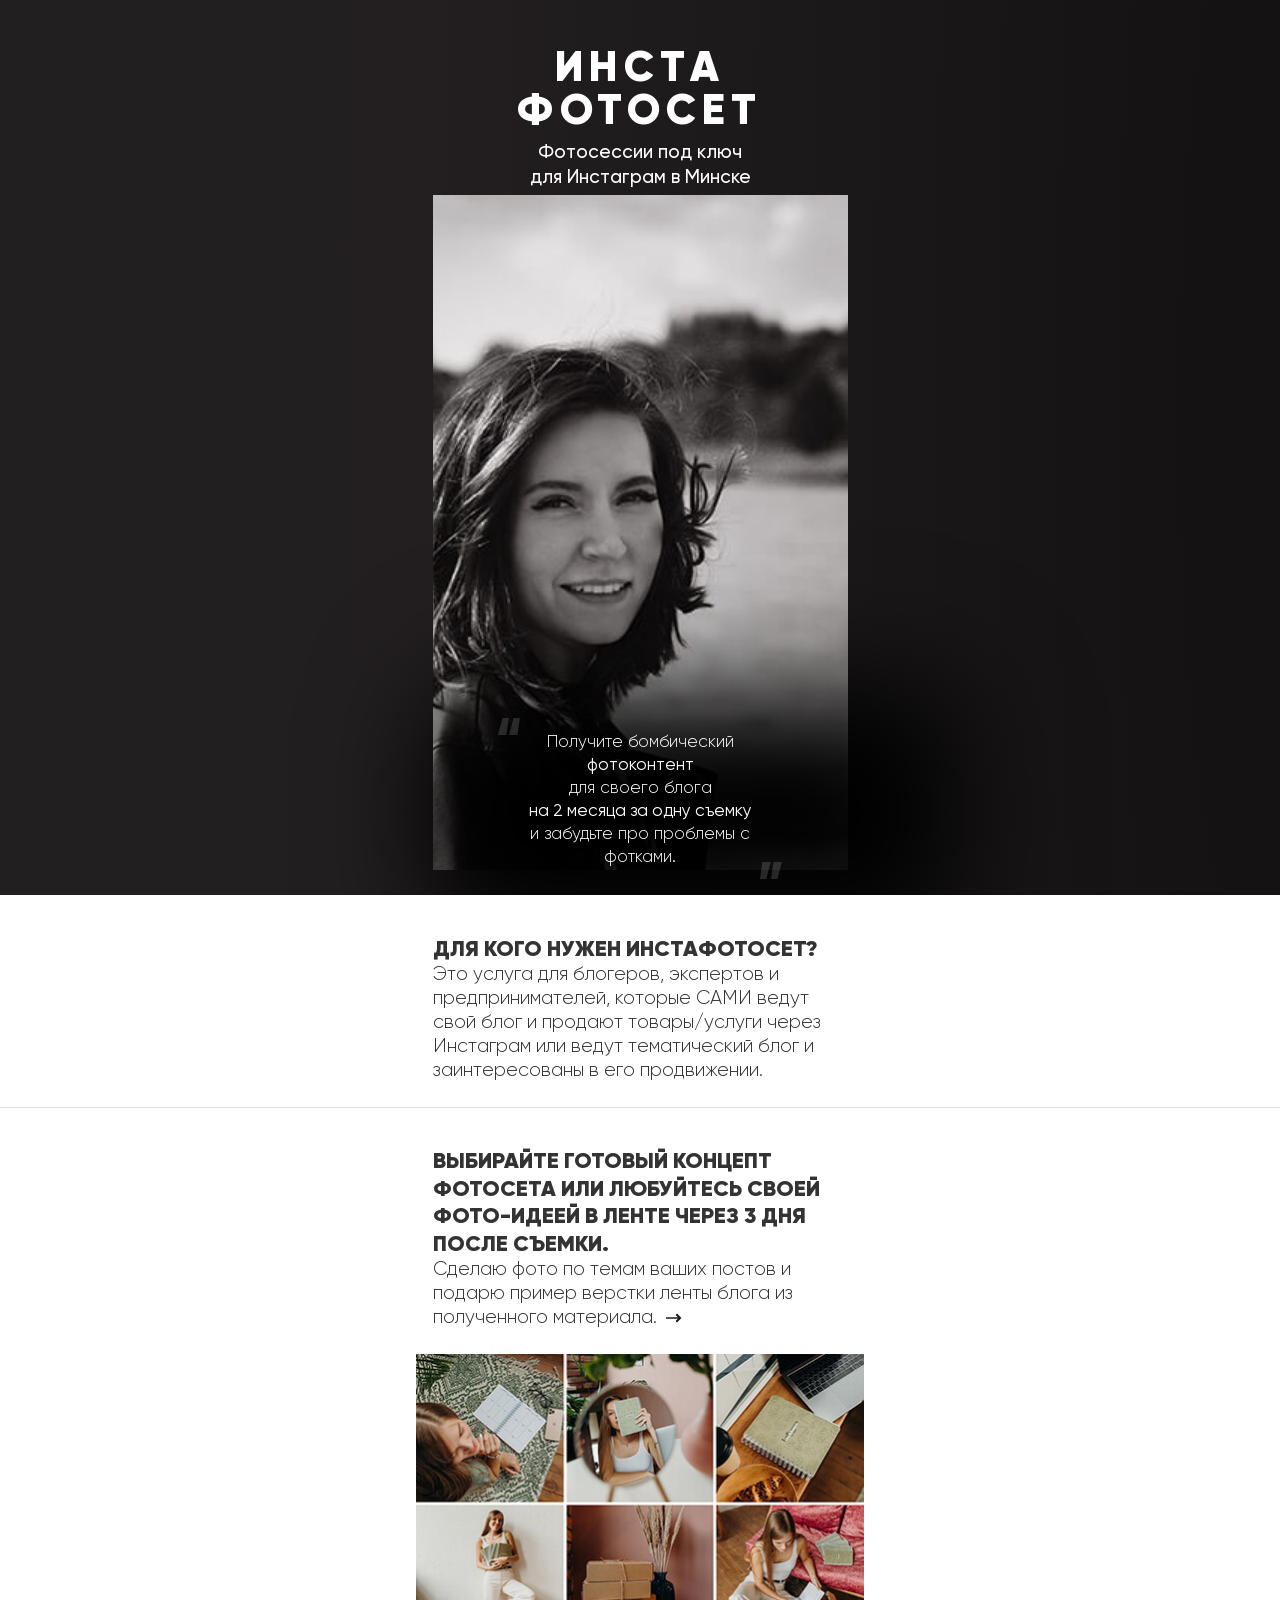
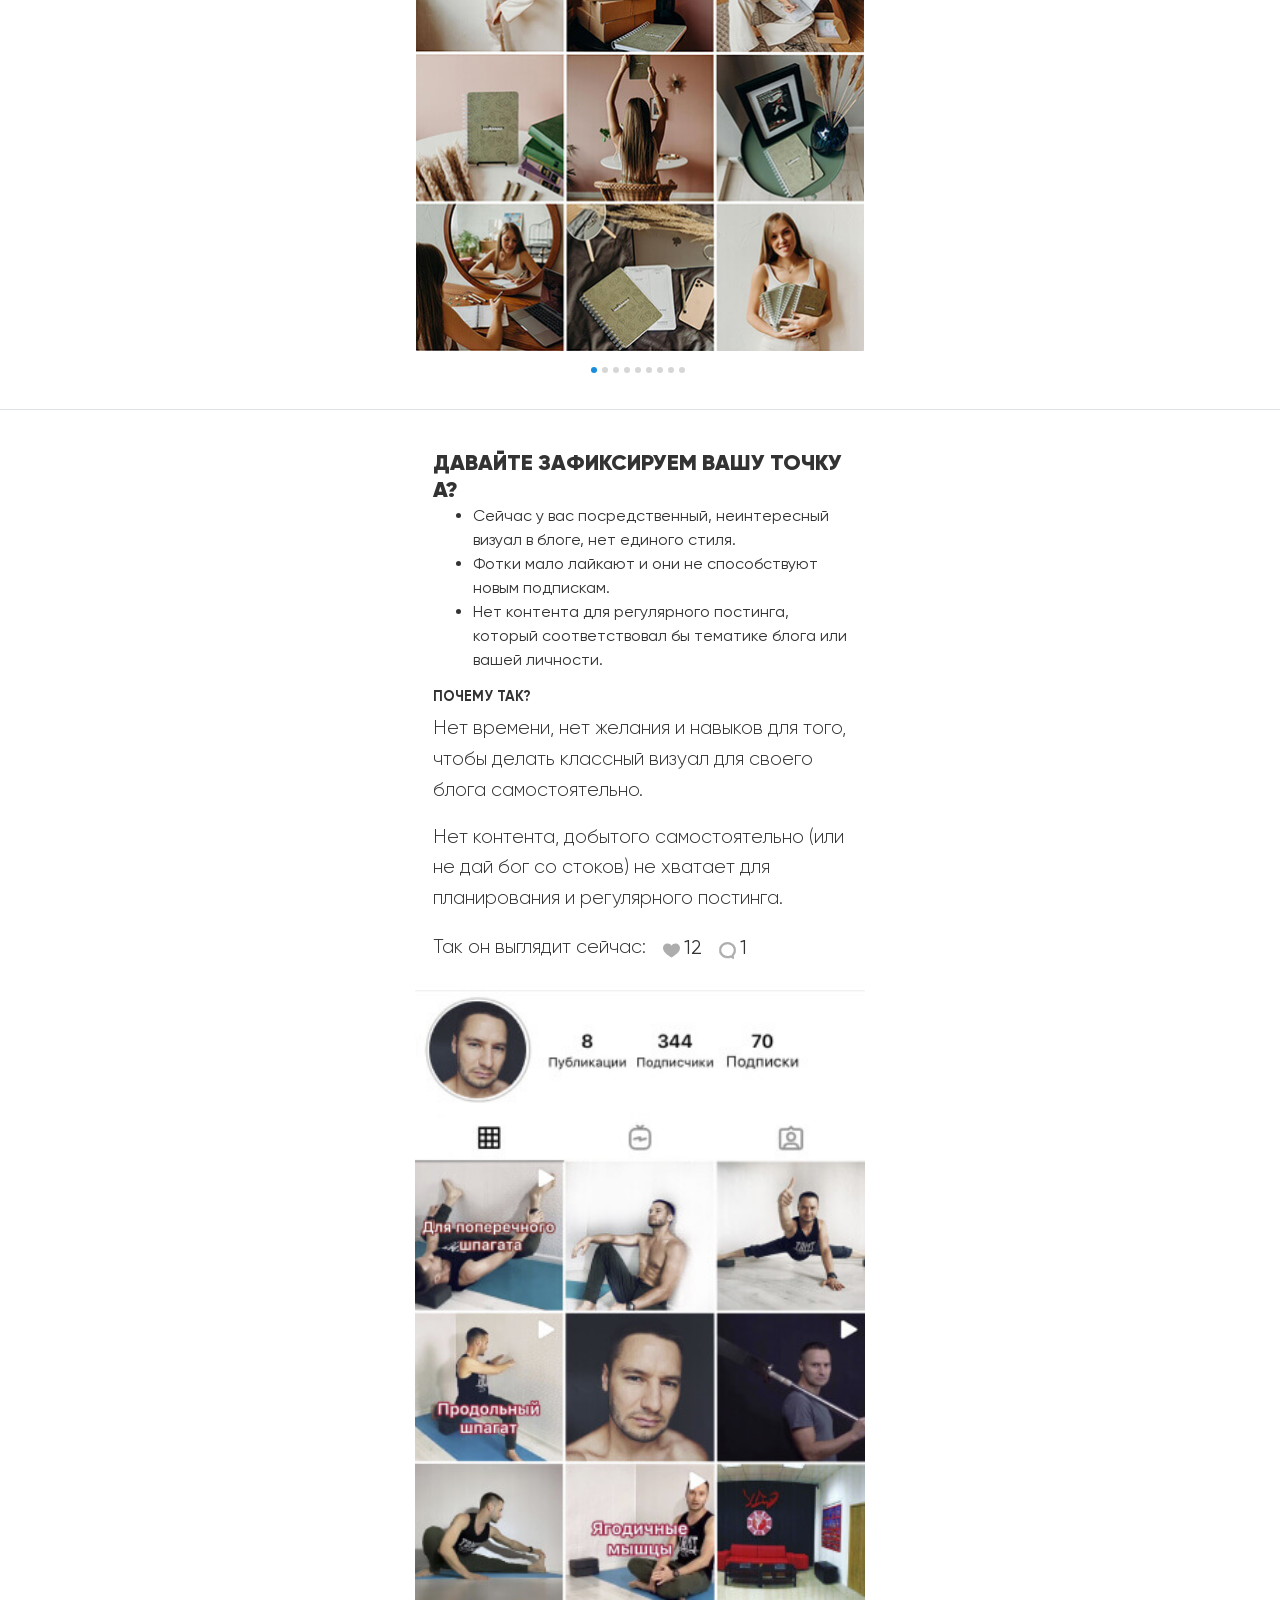
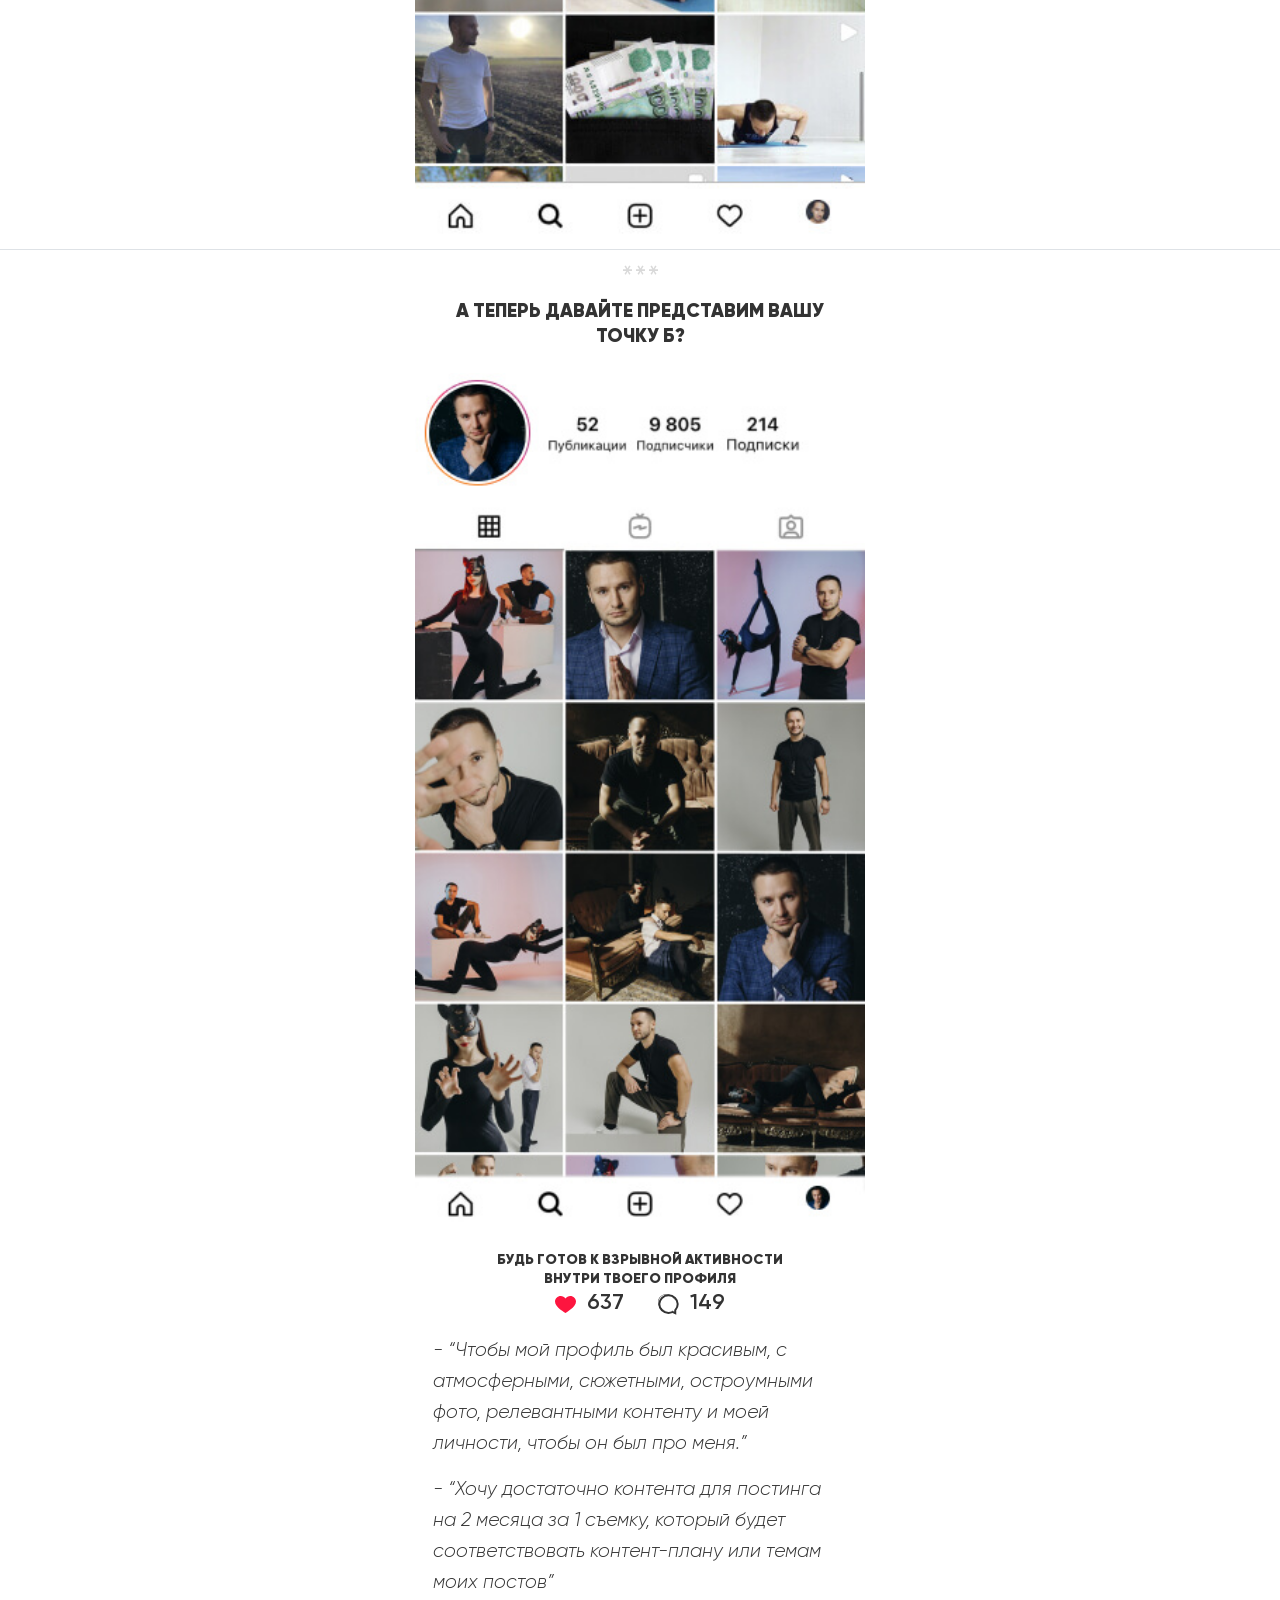
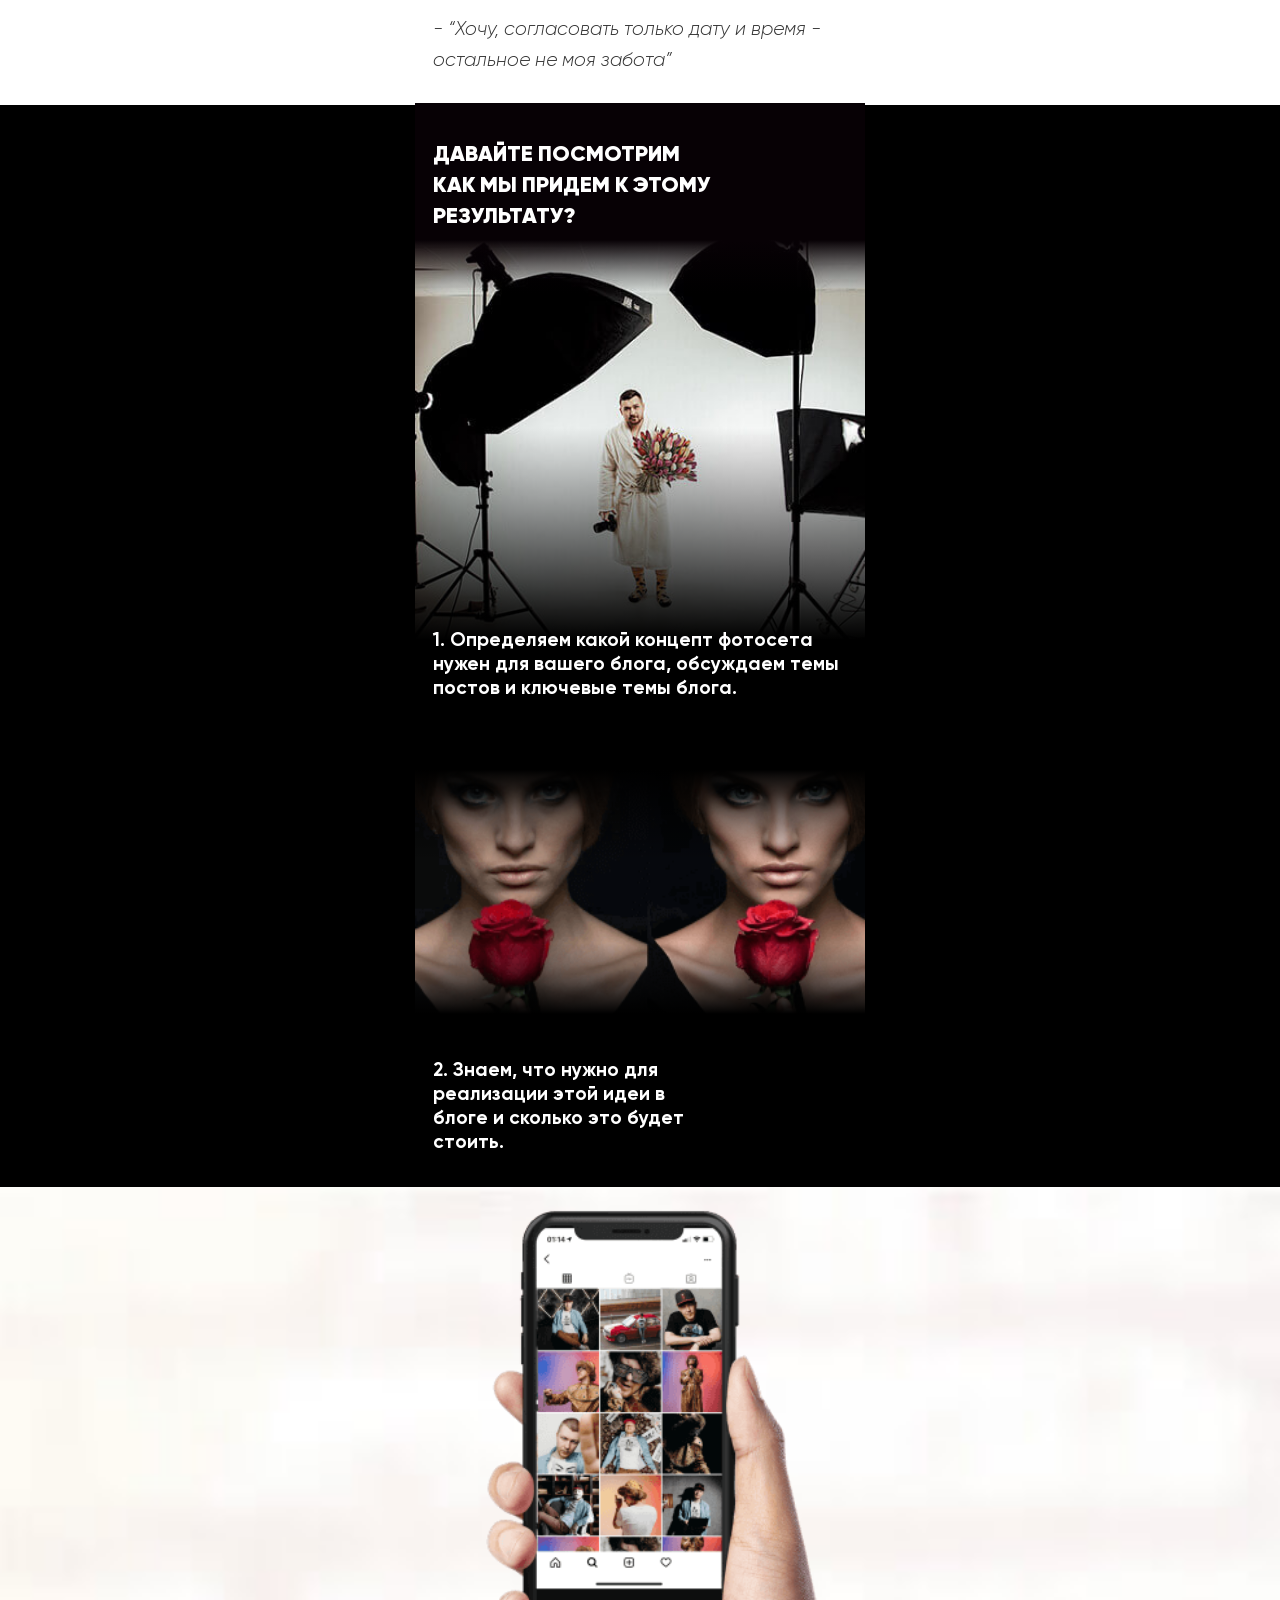
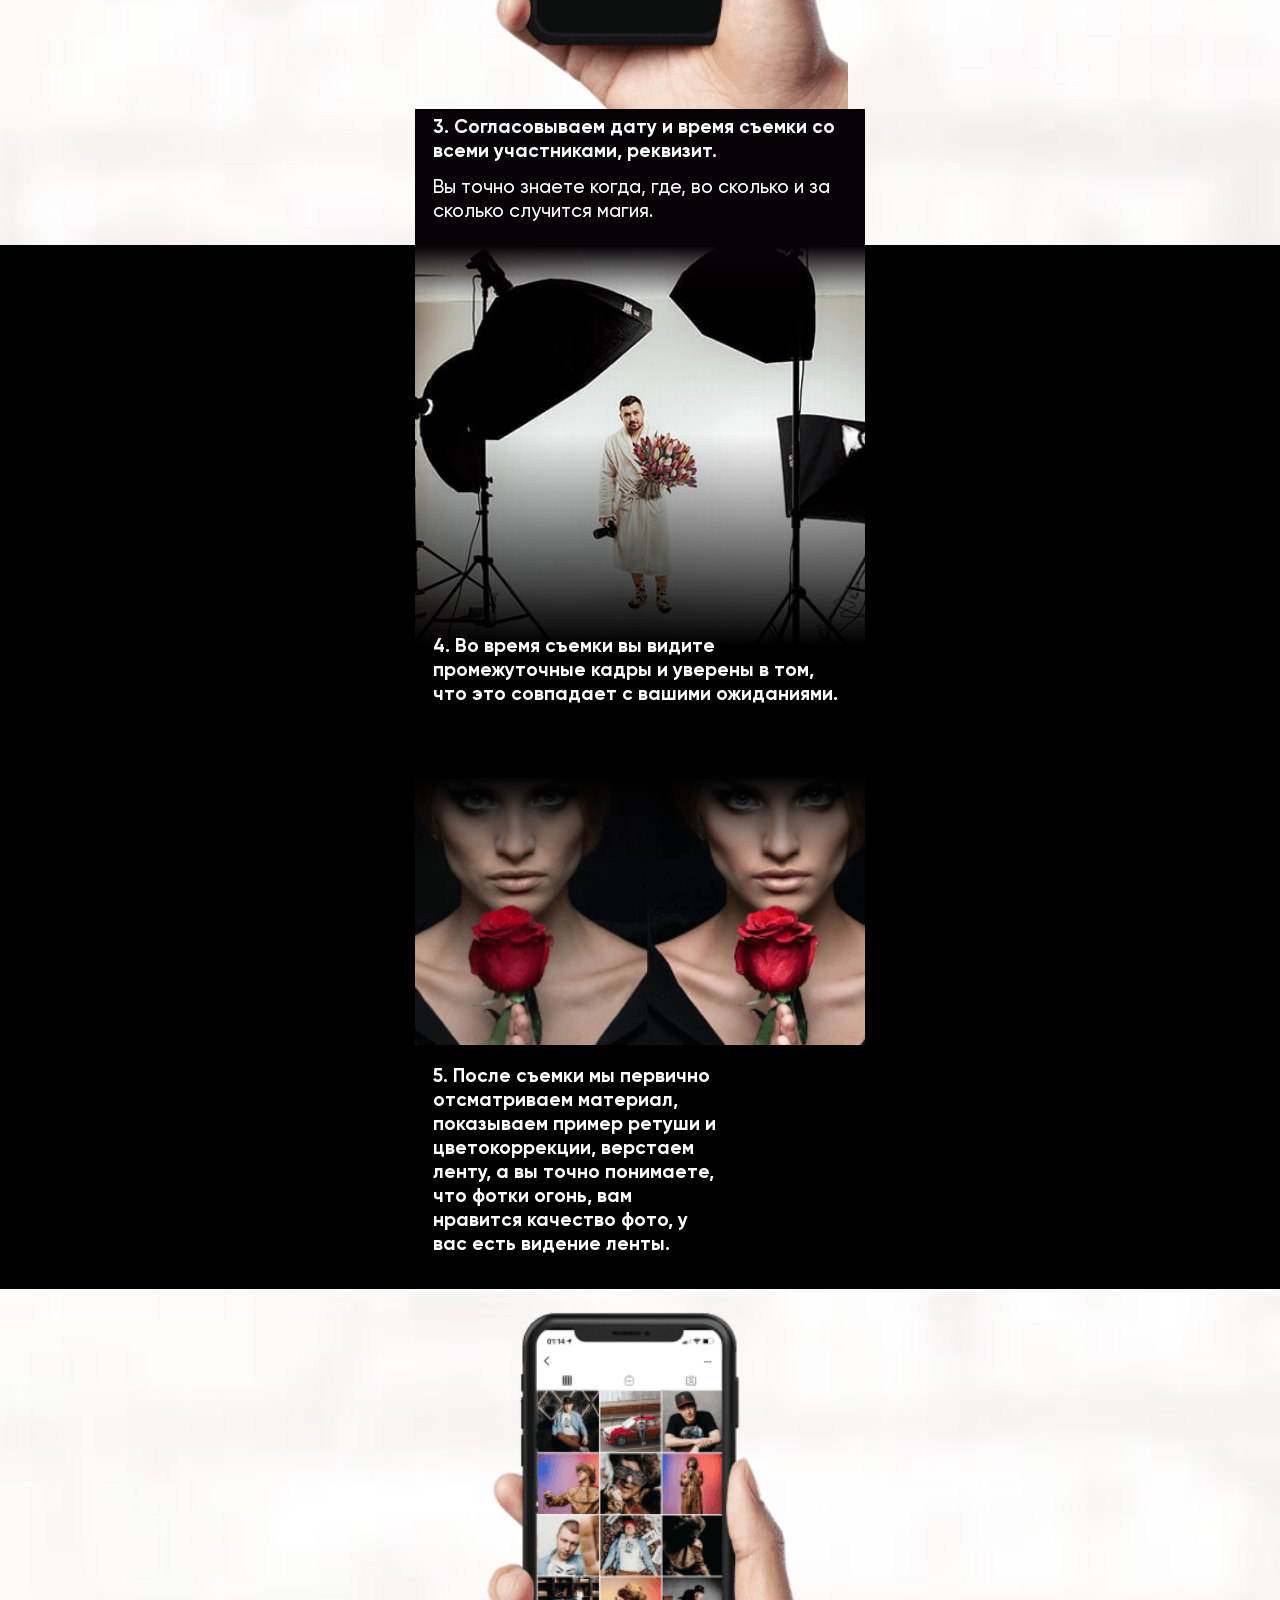
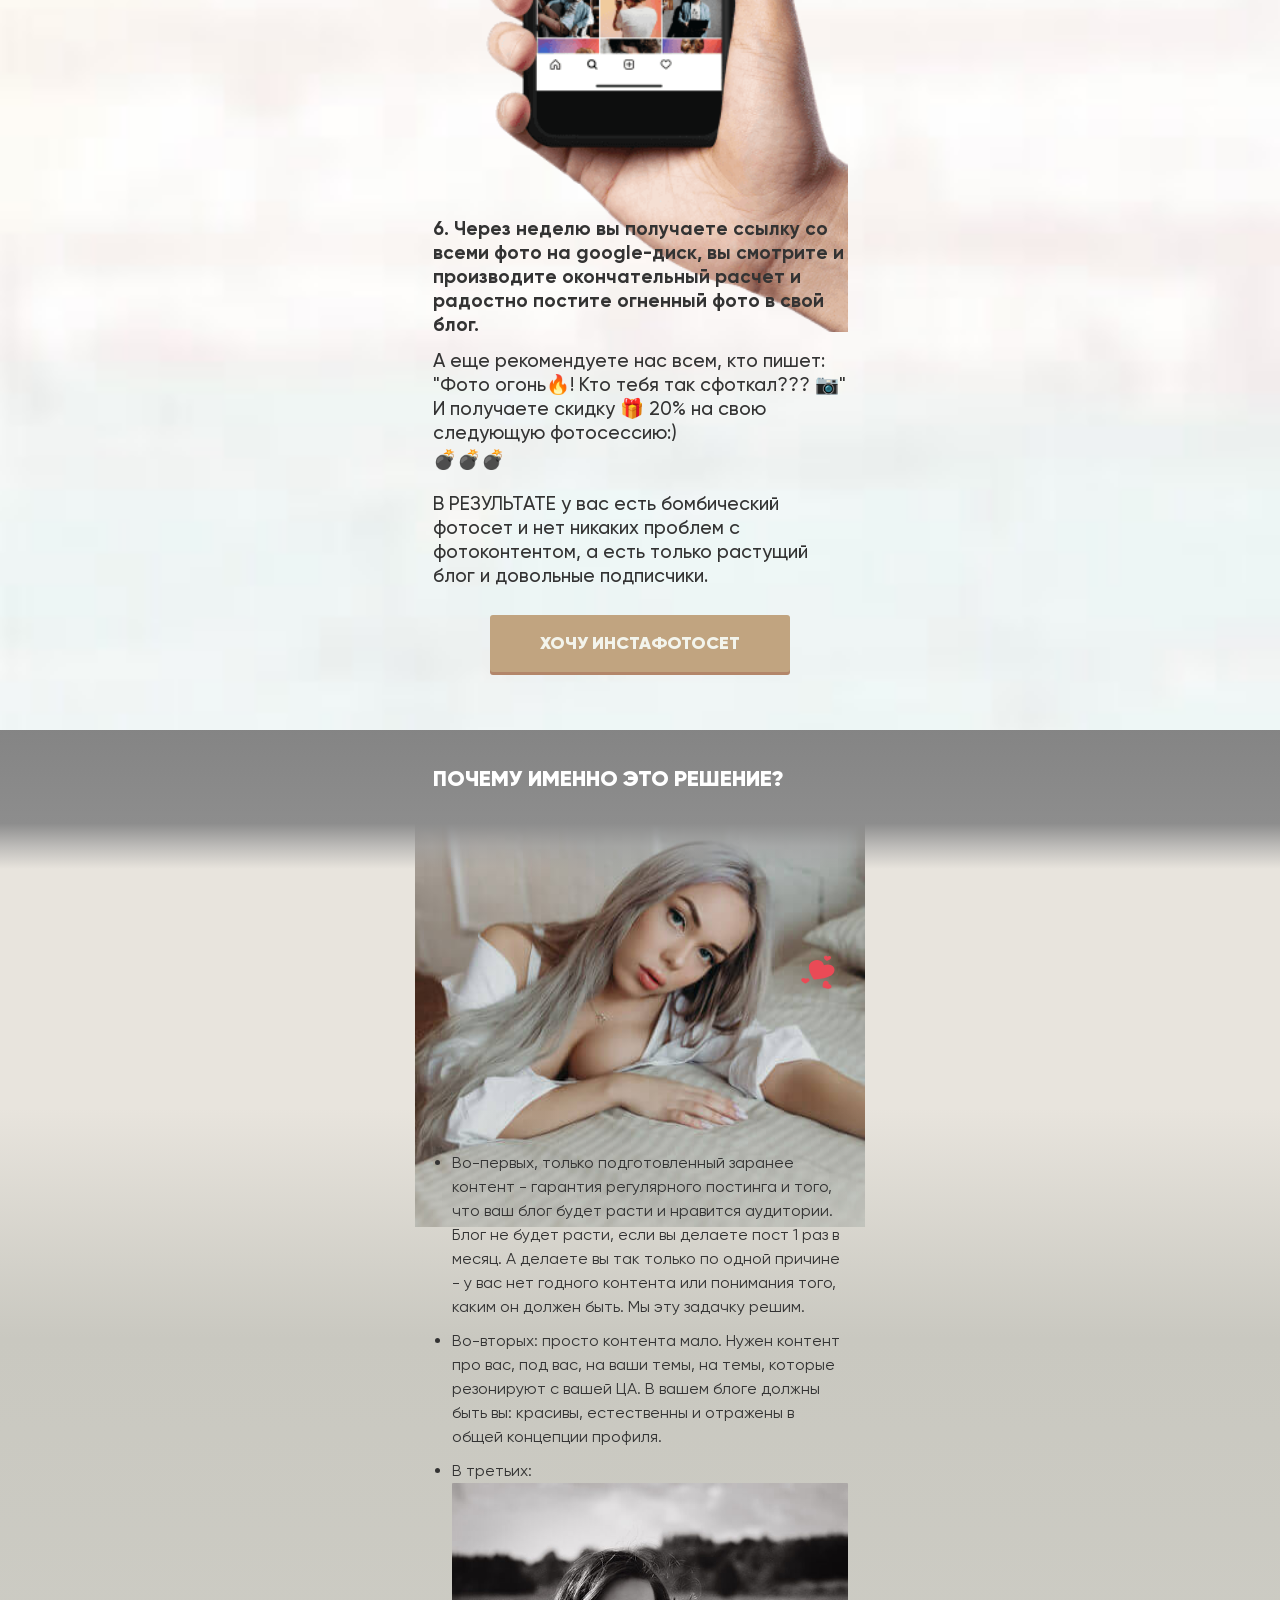
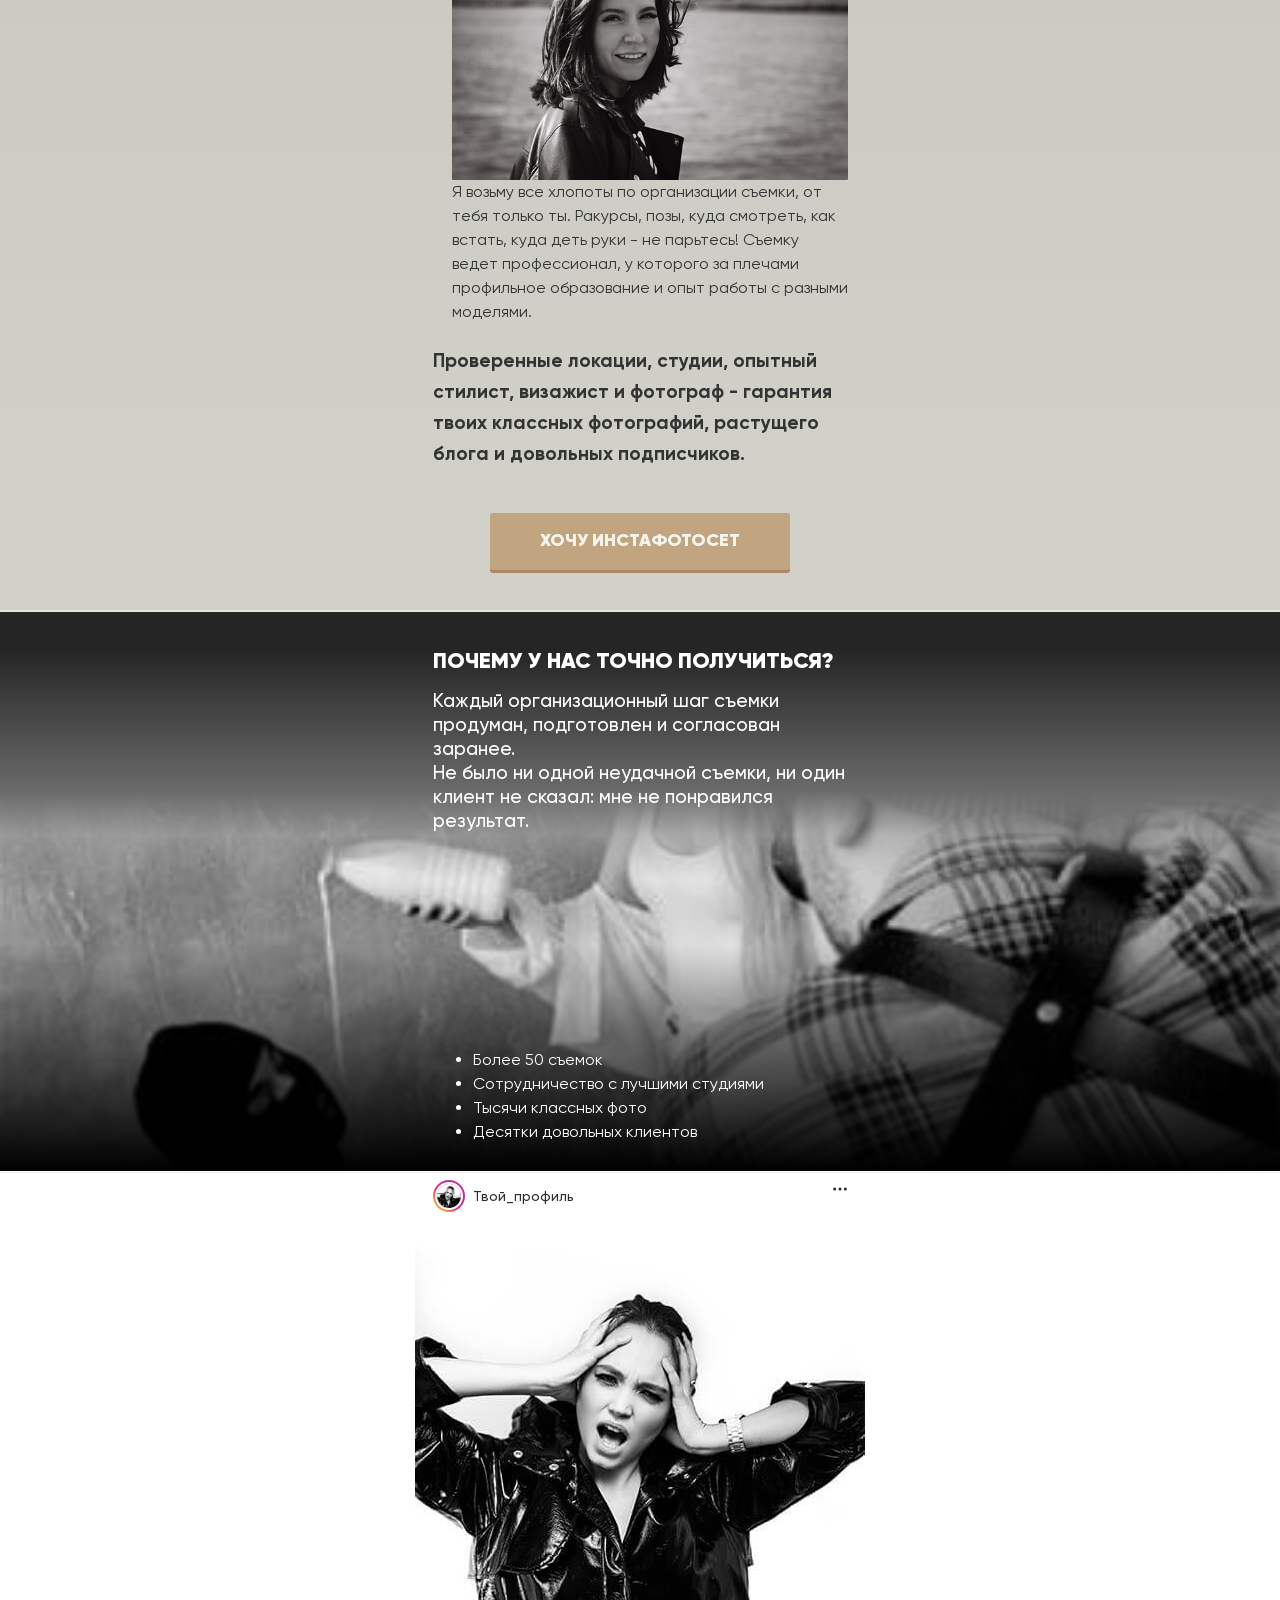
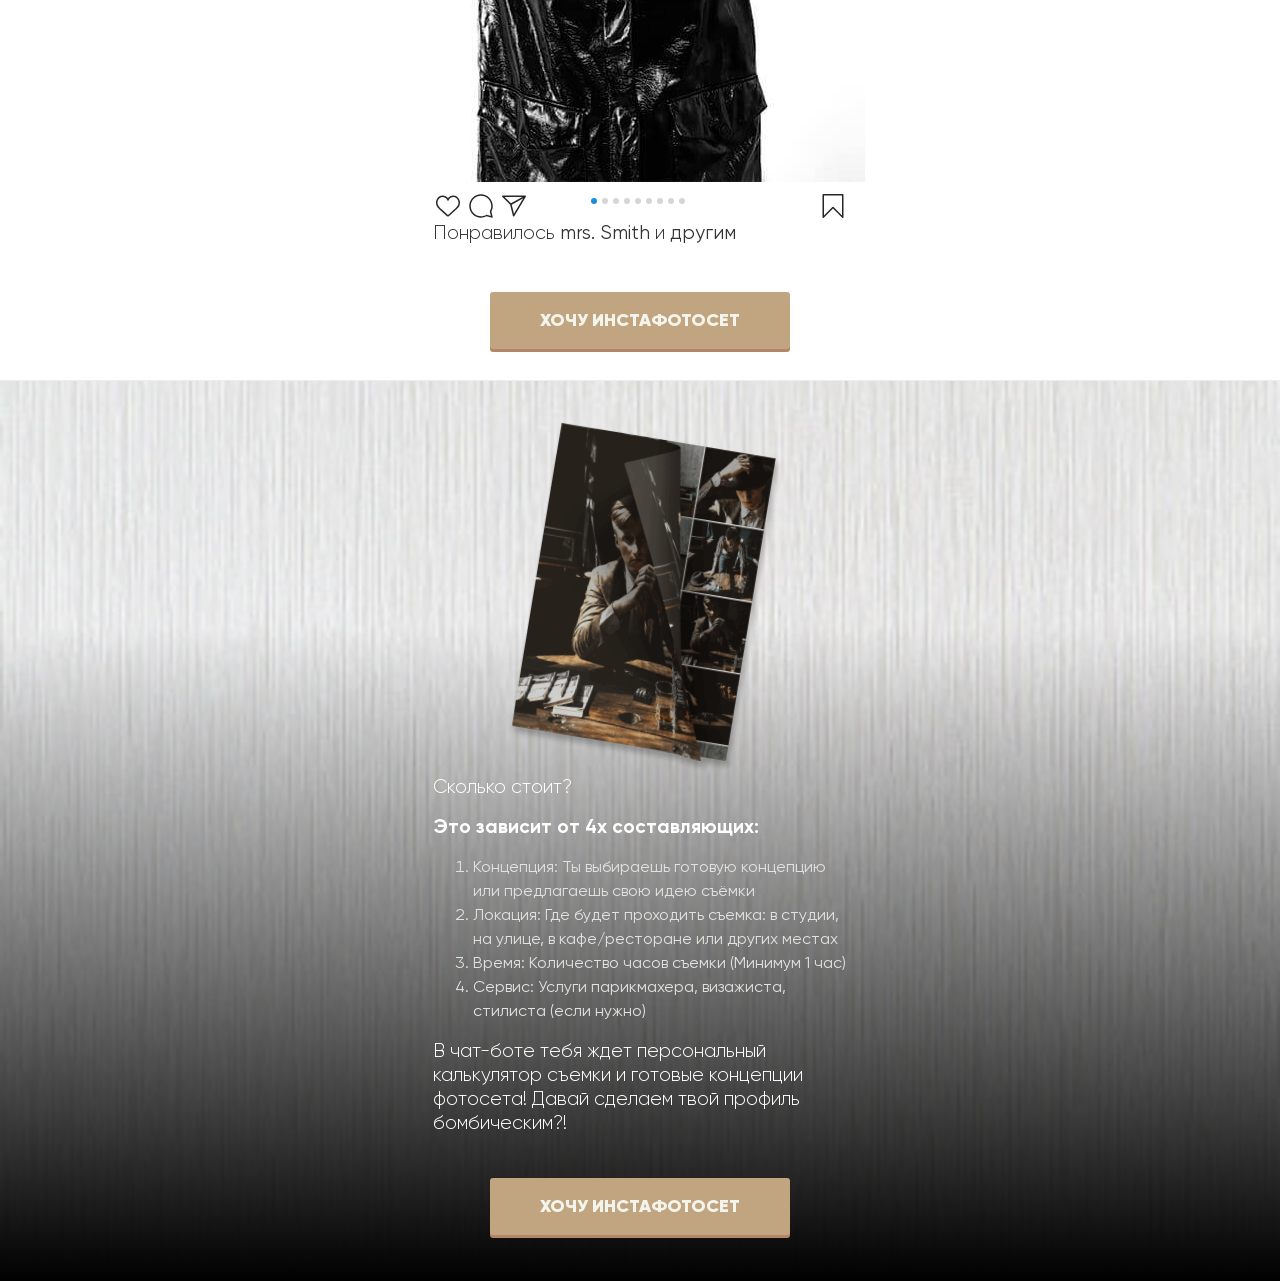
==== commit 18e0493e: "Change mock-up" ====
--- a/index.html
+++ b/index.html
@@ -1 +1 @@
-<!DOCTYPE html><html lang="en"><head><meta charset="utf-8"><link rel="icon" type="image/png" sizes="96x96" href="/favicon.png"><meta http-equiv="X-UA-Compatible" content="IE=edge,chrome=1"><meta content="width=device-width,initial-scale=1,maximum-scale=1.5,user-scalable=1,shrink-to-fit=no" name="viewport"><title>Фотосессии под ключ для Instagram</title><link rel="preconnect" href="https://fonts.googleapis.com"><link rel="preconnect" href="https://fonts.gstatic.com" crossorigin><link href="https://fonts.googleapis.com/css2?family=Montserrat:wght@100;200;300;400;600;700&display=swap" rel="stylesheet"><link href="https://use.fontawesome.com/releases/v5.0.6/css/all.css" rel="stylesheet"><link href="/css/app.b634f1eb.css" rel="preload" as="style"><link href="/css/chunk-vendors.2b1ec9c4.css" rel="preload" as="style"><link href="/js/app.d6905ea7.js" rel="preload" as="script"><link href="/js/chunk-vendors.419b6cac.js" rel="preload" as="script"><link href="/css/chunk-vendors.2b1ec9c4.css" rel="stylesheet"><link href="/css/app.b634f1eb.css" rel="stylesheet"></head><body class="sidebar-collapse"><noscript><strong>We're sorry but vue-now-ui-kit doesn't work properly without JavaScript enabled. Please enable it to continue.</strong></noscript><div id="app"></div><script src="js/jquery-3.5.0.js"></script><script src="js/slick.min.js"></script><script src="js/main.min.js"></script><script src="/js/chunk-vendors.419b6cac.js"></script><script src="/js/app.d6905ea7.js"></script></body></html>+<!DOCTYPE html><html lang="en"><head><meta charset="utf-8"><link rel="icon" type="image/png" sizes="96x96" href="/favicon.png"><meta http-equiv="X-UA-Compatible" content="IE=edge,chrome=1"><meta content="width=device-width,initial-scale=1,maximum-scale=1.5,user-scalable=1,shrink-to-fit=no" name="viewport"><title>Фотосессии под ключ для Instagram</title><link rel="preconnect" href="https://fonts.googleapis.com"><link rel="preconnect" href="https://fonts.gstatic.com" crossorigin><link href="https://fonts.googleapis.com/css2?family=Montserrat:wght@100;200;300;400;600;700&display=swap" rel="stylesheet"><link href="https://use.fontawesome.com/releases/v5.0.6/css/all.css" rel="stylesheet"><link href="/css/app.ca9da59d.css" rel="preload" as="style"><link href="/css/chunk-vendors.2b1ec9c4.css" rel="preload" as="style"><link href="/js/app.82be3c60.js" rel="preload" as="script"><link href="/js/chunk-vendors.419b6cac.js" rel="preload" as="script"><link href="/css/chunk-vendors.2b1ec9c4.css" rel="stylesheet"><link href="/css/app.ca9da59d.css" rel="stylesheet"></head><body class="sidebar-collapse"><noscript><strong>We're sorry but vue-now-ui-kit doesn't work properly without JavaScript enabled. Please enable it to continue.</strong></noscript><div id="app"></div><script src="js/jquery-3.5.0.js"></script><script src="js/slick.min.js"></script><script src="js/main.min.js"></script><script src="/js/chunk-vendors.419b6cac.js"></script><script src="/js/app.82be3c60.js"></script></body></html>
--- a/css/app.ca9da59d.css
+++ b/css/app.ca9da59d.css
@@ -0,0 +1,5 @@
+@charset "UTF-8";.dropdown{list-style-type:none}.dropdown .dropdown-toggle{cursor:pointer}.modal.show{background-color:rgba(0,0,0,.3)}.content-center.loaded .animated-title[data-v-5b61f4f9]{color:#fff}.content-center .container h1[data-v-5b61f4f9]:first-of-type{margin-top:10px}@media only screen and (max-width:767px){.content-center .container h2[data-v-5b61f4f9],.content-center .container h3[data-v-5b61f4f9]{padding-top:0}.content-center .container h1[data-v-5b61f4f9]{font-size:3.1em}.content-center .container h2[data-v-5b61f4f9]{font-size:2.1em}.content-center .container h3[data-v-5b61f4f9]{font-size:1.4em}}@media only screen and (min-width:992px){.content-center .container[data-v-5b61f4f9]{padding-top:60px}}.content-center .animated-title[data-v-5b61f4f9]{color:transparent}.content-center .animated-title.first[data-v-5b61f4f9]{-webkit-transition:color 1s ease-in-out;transition:color 1s ease-in-out}.content-center .animated-title.second[data-v-5b61f4f9]{-webkit-transition:color 3s ease-in-out;transition:color 3s ease-in-out}.Item[data-v-5b61f4f9]{overflow:hidden;border-radius:4px;width:100%;background:#f5f5f5}.Item img[data-v-5b61f4f9]{-o-object-fit:cover;object-fit:cover;width:100%;height:100%;line-height:0;display:block}.Item .Content[data-v-5b61f4f9]{padding:20px}.content-center.loaded .animated-title[data-v-0fd843a0]{color:#fff}.content-center .container h1[data-v-0fd843a0]:first-of-type{margin-top:10px}@media only screen and (max-width:767px){.content-center .container h2[data-v-0fd843a0],.content-center .container h3[data-v-0fd843a0]{padding-top:0}.content-center .container h1[data-v-0fd843a0]{font-size:3.1em}.content-center .container h2[data-v-0fd843a0]{font-size:2.1em}.content-center .container h3[data-v-0fd843a0]{font-size:1.4em}}@media only screen and (min-width:992px){.content-center .container[data-v-0fd843a0]{padding-top:60px}}.content-center .animated-title[data-v-0fd843a0]{color:transparent}.content-center .animated-title.first[data-v-0fd843a0]{-webkit-transition:color 1s ease-in-out;transition:color 1s ease-in-out}.content-center .animated-title.second[data-v-0fd843a0]{-webkit-transition:color 3s ease-in-out;transition:color 3s ease-in-out}.Item[data-v-0fd843a0]{overflow:hidden;border-radius:4px;width:100%;background:#f5f5f5}.Item img[data-v-0fd843a0]{-o-object-fit:cover;object-fit:cover;width:100%;height:100%;line-height:0;display:block}.Item .Content[data-v-0fd843a0]{padding:20px}.section[data-v-057e92ab]{padding:0 0}.section .carousel-image[data-v-057e92ab]{width:90%;height:500px;background-size:contain;background-position:50%;background-repeat:no-repeat}.content-center .animated-title[data-v-0ff45f62]{color:transparent}.content-center .animated-title.first[data-v-0ff45f62]{-webkit-transition:color 2s;transition:color 2s}.content-center .animated-title.second[data-v-0ff45f62]{-webkit-transition:color 3s;transition:color 3s}.bootstrap-switch{display:inline-block;direction:ltr;cursor:pointer;border-radius:30px;border:0;position:relative;text-align:left;margin-bottom:10px;line-height:8px;width:59px!important;height:22px;outline:none;z-index:0;-webkit-user-select:none;-moz-user-select:none;-ms-user-select:none;user-select:none;vertical-align:middle;-webkit-transition:border-color .15s ease-in-out,box-shadow .15s ease-in-out;-webkit-transition:border-color .15s ease-in-out,-webkit-box-shadow .15s ease-in-out;transition:border-color .15s ease-in-out,-webkit-box-shadow .15s ease-in-out;transition:border-color .15s ease-in-out,box-shadow .15s ease-in-out;transition:border-color .15s ease-in-out,box-shadow .15s ease-in-out,-webkit-box-shadow .15s ease-in-out;margin-right:20px;background:rgba(44,44,44,.2)}.bootstrap-switch .bootstrap-switch-container{display:-webkit-inline-box;display:-ms-inline-flexbox;display:inline-flex;top:0;height:22px;border-radius:4px;-webkit-transform:translateZ(0);transform:translateZ(0);width:100px!important}.bootstrap-switch .bootstrap-switch-handle-off,.bootstrap-switch .bootstrap-switch-handle-on,.bootstrap-switch .bootstrap-switch-label{-webkit-box-sizing:border-box;box-sizing:border-box;cursor:pointer;display:inline-block!important;height:100%;color:#fff;padding:6px 12px;font-size:11px;text-indent:-5px;line-height:15px;-webkit-transition:.25s ease-out;transition:.25s ease-out}.bootstrap-switch .bootstrap-switch-handle-off,.bootstrap-switch .bootstrap-switch-handle-on{text-align:center;z-index:1;float:left;line-height:11px;width:50%!important}.bootstrap-switch .bootstrap-switch-handle-off.bootstrap-switch-brown,.bootstrap-switch .bootstrap-switch-handle-on.bootstrap-switch-brown{color:#fff;background:rgba(38,38,38,.85098)}.bootstrap-switch .bootstrap-switch-handle-off.bootstrap-switch-blue,.bootstrap-switch .bootstrap-switch-handle-on.bootstrap-switch-blue{color:#fff;background:#2ca8ff}.bootstrap-switch .bootstrap-switch-handle-off.bootstrap-switch-green,.bootstrap-switch .bootstrap-switch-handle-on.bootstrap-switch-green{color:#fff;background:#18ce0f}.bootstrap-switch .bootstrap-switch-handle-off.bootstrap-switch-orange,.bootstrap-switch .bootstrap-switch-handle-on.bootstrap-switch-orange{background:#ffb236;color:#fff}.bootstrap-switch .bootstrap-switch-handle-off.bootstrap-switch-red,.bootstrap-switch .bootstrap-switch-handle-on.bootstrap-switch-red{color:#fff;background:#ff3636}.bootstrap-switch .bootstrap-switch-handle-off.bootstrap-switch-default,.bootstrap-switch .bootstrap-switch-handle-on.bootstrap-switch-default{color:#fff}.bootstrap-switch .bootstrap-switch-label{text-align:center;z-index:100;color:#333;background:#fff;width:22px!important;height:22px!important;margin:0 -11px;border-radius:20px;position:absolute;float:left;top:0;left:50%;padding:0;-webkit-box-shadow:0 1px 11px rgba(0,0,0,.25);box-shadow:0 1px 11px rgba(0,0,0,.25)}.bootstrap-switch.bootstrap-switch-off .bootstrap-switch-label{background-color:hsla(0,0%,9%,.4)}.bootstrap-switch.bootstrap-switch-on:hover .bootstrap-switch-label{width:27px!important;margin-left:-16px}.bootstrap-switch.bootstrap-switch-off:hover .bootstrap-switch-label{width:27px!important;margin-left:-11px}.bootstrap-switch .bootstrap-switch-handle-on{border-bottom-left-radius:3px;border-top-left-radius:3px}.bootstrap-switch .bootstrap-switch-handle-off{text-indent:6px}.bootstrap-switch input[type=checkbox],.bootstrap-switch input[type=radio]{position:absolute!important;top:0;left:0;opacity:0;filter:alpha(opacity=0);z-index:-1}.bootstrap-switch .el-date-picker .el-input input.el-input__inner[type=checkbox],.bootstrap-switch .el-date-picker .el-input input.el-input__inner[type=radio],.bootstrap-switch .form-group input.el-input__inner[type=checkbox],.bootstrap-switch .form-group input.el-input__inner[type=radio],.bootstrap-switch input[type=checkbox].form-control,.bootstrap-switch input[type=radio].form-control,.el-date-picker .el-input .bootstrap-switch input.el-input__inner[type=checkbox],.el-date-picker .el-input .bootstrap-switch input.el-input__inner[type=radio],.form-group .bootstrap-switch input.el-input__inner[type=checkbox],.form-group .bootstrap-switch input.el-input__inner[type=radio]{height:auto}.bootstrap-switch.bootstrap-switch-mini .bootstrap-switch-handle-off,.bootstrap-switch.bootstrap-switch-mini .bootstrap-switch-handle-on,.bootstrap-switch.bootstrap-switch-mini .bootstrap-switch-label{padding:1px 5px;font-size:12px;line-height:1.5}.bootstrap-switch.bootstrap-switch-small .bootstrap-switch-handle-off,.bootstrap-switch.bootstrap-switch-small .bootstrap-switch-handle-on,.bootstrap-switch.bootstrap-switch-small .bootstrap-switch-label{padding:5px 10px;font-size:12px;line-height:1.5}.bootstrap-switch.bootstrap-switch-large .bootstrap-switch-handle-off,.bootstrap-switch.bootstrap-switch-large .bootstrap-switch-handle-on,.bootstrap-switch.bootstrap-switch-large .bootstrap-switch-label{padding:6px 16px;font-size:18px;line-height:1.33}.bootstrap-switch.bootstrap-switch-disabled,.bootstrap-switch.bootstrap-switch-indeterminate,.bootstrap-switch.bootstrap-switch-readonly{cursor:default!important}.bootstrap-switch.bootstrap-switch-disabled .bootstrap-switch-handle-off,.bootstrap-switch.bootstrap-switch-disabled .bootstrap-switch-handle-on,.bootstrap-switch.bootstrap-switch-disabled .bootstrap-switch-label,.bootstrap-switch.bootstrap-switch-indeterminate .bootstrap-switch-handle-off,.bootstrap-switch.bootstrap-switch-indeterminate .bootstrap-switch-handle-on,.bootstrap-switch.bootstrap-switch-indeterminate .bootstrap-switch-label,.bootstrap-switch.bootstrap-switch-readonly .bootstrap-switch-handle-off,.bootstrap-switch.bootstrap-switch-readonly .bootstrap-switch-handle-on,.bootstrap-switch.bootstrap-switch-readonly .bootstrap-switch-label{opacity:.5;filter:alpha(opacity=50);cursor:default!important}.bootstrap-switch.bootstrap-switch-animate .bootstrap-switch-container{-webkit-transition:margin-left .5s;transition:margin-left .5s}.bootstrap-switch.bootstrap-switch-inverse .bootstrap-switch-handle-on{border-bottom-left-radius:0;border-top-left-radius:0;border-bottom-right-radius:3px;border-top-right-radius:3px}.bootstrap-switch.bootstrap-switch-inverse .bootstrap-switch-handle-off{border-bottom-right-radius:0;border-top-right-radius:0;border-bottom-left-radius:3px;border-top-left-radius:3px}.bootstrap-switch.bootstrap-switch-on .bootstrap-switch-container{margin-left:-2px!important}.bootstrap-switch.bootstrap-switch-off .bootstrap-switch-container{margin-left:-39px!important}.bootstrap-switch.bootstrap-switch-on .bootstrap-switch-label:before{background-color:#fff}.bootstrap-switch.bootstrap-switch-on .bootstrap-switch-red~.bootstrap-switch-default{background-color:#ff3636}.bootstrap-switch.bootstrap-switch-on .bootstrap-switch-orange~.bootstrap-switch-default{background-color:#ffb236}.bootstrap-switch.bootstrap-switch-on .bootstrap-switch-green~.bootstrap-switch-default{background-color:#18ce0f}.bootstrap-switch.bootstrap-switch-on .bootstrap-switch-brown~.bootstrap-switch-default{background-color:rgba(38,38,38,.85098)}.bootstrap-switch.bootstrap-switch-on .bootstrap-switch-blue~.bootstrap-switch-default{background-color:#2ca8ff}.bootstrap-switch.bootstrap-switch-off .bootstrap-switch-blue,.bootstrap-switch.bootstrap-switch-off .bootstrap-switch-brown,.bootstrap-switch.bootstrap-switch-off .bootstrap-switch-green,.bootstrap-switch.bootstrap-switch-off .bootstrap-switch-orange,.bootstrap-switch.bootstrap-switch-off .bootstrap-switch-red{background-color:#e3e3e3}.bootstrap-switch-off .bootstrap-switch-handle-on,.bootstrap-switch-on .bootstrap-switch-handle-off{opacity:0}/*! nouislider - 11.1.0 - 2018-04-02 11:18:13 */.noUi-target,.noUi-target *{-webkit-touch-callout:none;-webkit-tap-highlight-color:rgba(0,0,0,0);-webkit-user-select:none;-ms-touch-action:none;touch-action:none;-ms-user-select:none;-moz-user-select:none;user-select:none;-webkit-box-sizing:border-box;box-sizing:border-box}.noUi-target{position:relative;direction:ltr}.noUi-base,.noUi-connects{width:100%;height:100%;position:relative;z-index:1}.noUi-connects{overflow:hidden;z-index:0}.noUi-connect,.noUi-origin{will-change:transform;position:absolute;z-index:1;top:0;left:0;height:100%;width:100%;-webkit-transform-origin:0 0;transform-origin:0 0}html:not([dir=rtl]) .noUi-horizontal .noUi-origin{left:100%;width:10%;right:0}.noUi-vertical .noUi-origin{width:0}.noUi-horizontal .noUi-origin{height:0}.noUi-handle{position:absolute}.noUi-state-tap .noUi-connect,.noUi-state-tap .noUi-origin{-webkit-transition:transform .3s;-webkit-transition:-webkit-transform .3s;transition:-webkit-transform .3s;transition:transform .3s;transition:transform .3s,-webkit-transform .3s}.noUi-state-drag *{cursor:inherit!important}.noUi-horizontal{height:1px}.noUi-horizontal .noUi-handle{border-radius:50%;background-color:#fff;-webkit-box-shadow:0 1px 13px 0 rgba(0,0,0,.2);box-shadow:0 1px 13px 0 rgba(0,0,0,.2);height:15px;width:15px;cursor:pointer;outline:0}.noUi-horizontal .noUi-handle:after,.noUi-horizontal .noUi-handle:before{display:none}.noUi-vertical{width:18px}.noUi-vertical .noUi-handle{width:28px;height:34px;left:-6px;top:-17px}html:not([dir=rtl]) .noUi-horizontal .noUi-handle{top:-7px;left:auto}.noUi-target{background-color:hsla(0,0%,71.4%,.3)}.noUi-connects,.noUi-target{border-radius:3px}.noUi-connect{background:#3fb8af}.noUi-draggable{cursor:ew-resize}.noUi-vertical .noUi-draggable{cursor:ns-resize}.noUi-handle{border-radius:3px;background:#fff;cursor:default;-webkit-transition:.3s ease 0s;-moz-transition:.3s ease 0s;-ms-transition:.3s ease 0s;-o-transform:.3s ease 0s;transition:.3s ease 0s}.noUi-active{-webkit-transform:scale3d(1.5,1.5,1);transform:scale3d(1.5,1.5,1)}.noUi-handle:after,.noUi-handle:before{content:"";display:block;position:absolute;height:14px;width:1px;background:#e8e7e6;left:14px;top:6px}.noUi-handle:after{left:17px}.noUi-vertical .noUi-handle:after,.noUi-vertical .noUi-handle:before{width:14px;height:1px;left:6px;top:14px}.noUi-vertical .noUi-handle:after{top:17px}[disabled] .noUi-connect{background:#b8b8b8}[disabled].noUi-handle,[disabled] .noUi-handle,[disabled].noUi-target{cursor:not-allowed}.noUi-pips,.noUi-pips *{-webkit-box-sizing:border-box;box-sizing:border-box}.noUi-pips{position:absolute;color:#999}.noUi-value{position:absolute;white-space:nowrap;text-align:center}.noUi-value-sub{color:#ccc;font-size:10px}.noUi-marker{position:absolute;background:#ccc}.noUi-marker-large,.noUi-marker-sub{background:#aaa}.noUi-pips-horizontal{padding:10px 0;height:80px;top:100%;left:0;width:100%}.noUi-value-horizontal{-webkit-transform:translate(-50%,50%);transform:translate(-50%,50%)}.noUi-rtl .noUi-value-horizontal{-webkit-transform:translate(50%,50%);transform:translate(50%,50%)}.noUi-marker-horizontal.noUi-marker{margin-left:-1px;width:2px;height:5px}.noUi-marker-horizontal.noUi-marker-sub{height:10px}.noUi-marker-horizontal.noUi-marker-large{height:15px}.noUi-pips-vertical{padding:0 10px;height:100%;top:0;left:100%}.noUi-value-vertical{-webkit-transform:translateY(-50%);transform:translateY(-50%);padding-left:25px}.noUi-rtl .noUi-value-vertical{-webkit-transform:translateY(50%);transform:translateY(50%)}.noUi-marker-vertical.noUi-marker{width:5px;height:2px;margin-top:-1px}.noUi-marker-vertical.noUi-marker-sub{width:10px}.noUi-marker-vertical.noUi-marker-large{width:15px}.noUi-tooltip{display:block;position:absolute;border:1px solid #d9d9d9;border-radius:3px;background:#fff;color:#000;padding:5px;text-align:center;white-space:nowrap}.noUi-horizontal .noUi-tooltip{-webkit-transform:translate(-50%);transform:translate(-50%);left:50%;bottom:120%}.noUi-vertical .noUi-tooltip{-webkit-transform:translateY(-50%);transform:translateY(-50%);top:50%;right:120%}.slider .noUi-connect{background-color:#888}.slider.slider-neutral .noUi-connect{background-color:#fff}.slider.slider-neutral.noUi-target{background-color:hsla(0,0%,100%,.3)}.slider.slider-neutral .noUi-handle{background-color:#fff}.slider.slider-primary.noUi-connect,.slider.slider-primary .noUi-connect{background-color:rgba(38,38,38,.85098)}.slider.slider-primary.noUi-target{background-color:rgba(249,99,50,.3)}.slider.slider-primary .noUi-handle{background-color:rgba(38,38,38,.85098)}.slider.slider-info.noUi-connect,.slider.slider-info .noUi-connect{background-color:#2ca8ff}.slider.slider-info.noUi-target{background-color:rgba(44,168,255,.3)}.slider.slider-info .noUi-handle{background-color:#2ca8ff}.slider.slider-success.noUi-connect,.slider.slider-success .noUi-connect{background-color:#18ce0f}.slider.slider-success.noUi-target{background-color:rgba(24,206,15,.3)}.slider.slider-success .noUi-handle{background-color:#18ce0f}.slider.slider-warning.noUi-connect,.slider.slider-warning .noUi-connect{background-color:#ffb236}.slider.slider-warning.noUi-target{background-color:rgba(255,178,54,.3)}.slider.slider-warning .noUi-handle{background-color:#ffb236}.slider.slider-danger.noUi-connect,.slider.slider-danger .noUi-connect{background-color:#ff3636}.slider.slider-danger.noUi-target{background-color:rgba(255,54,54,.3)}.slider.slider-danger .noUi-handle{background-color:#ff3636}/*!
+ * Datepicker for Bootstrap v1.7.0-dev (https://github.com/uxsolutions/bootstrap-datepicker)
+ *
+ * Licensed under the Apache License v2.0 (http://www.apache.org/licenses/LICENSE-2.0)
+ */.datepicker{padding:8px 6px;border-radius:4px;direction:ltr;-webkit-transform:translate3d(0,-40px,0);transform:translate3d(0,-40px,0);-webkit-transition:all .3s cubic-bezier(.215,.61,.355,1) 0s,opacity .3s ease 0s,height 0s linear .35s;transition:all .3s cubic-bezier(.215,.61,.355,1) 0s,opacity .3s ease 0s,height 0s linear .35s;opacity:0;filter:alpha(opacity=0);visibility:hidden;display:block;width:254px;max-width:254px}.datepicker.dropdown-menu:before{display:none}.datepicker.datepicker-primary{background-color:rgba(38,38,38,.85098)}.datepicker.datepicker-primary .day div,.datepicker.datepicker-primary table tr td span,.datepicker.datepicker-primary th{color:#fff}.datepicker.datepicker-primary:after{border-bottom-color:rgba(38,38,38,.85098)}.datepicker.datepicker-primary.datepicker-orient-top:after{border-top-color:rgba(38,38,38,.85098)}.datepicker.datepicker-primary .dow{color:hsla(0,0%,100%,.8)}.datepicker.datepicker-primary table tr td.new div,.datepicker.datepicker-primary table tr td.old div,.datepicker.datepicker-primary table tr td span.new,.datepicker.datepicker-primary table tr td span.old{color:hsla(0,0%,100%,.4)}.datepicker.datepicker-primary table tr td span.focused,.datepicker.datepicker-primary table tr td span:hover{background:hsla(0,0%,100%,.1)}.datepicker.datepicker-primary .datepicker-switch:hover,.datepicker.datepicker-primary .next:hover,.datepicker.datepicker-primary .prev:hover,.datepicker.datepicker-primary tfoot tr th:hover{background:hsla(0,0%,100%,.2)}.datepicker.datepicker-primary table tr td.active.disabled:hover div,.datepicker.datepicker-primary table tr td.active.disabled div,.datepicker.datepicker-primary table tr td.active:hover div,.datepicker.datepicker-primary table tr td.active div{background-color:#fff;color:rgba(38,38,38,.85098)}.datepicker.datepicker-primary table tr td.day.focused div,.datepicker.datepicker-primary table tr td.day:hover div{background:hsla(0,0%,100%,.2)}.datepicker.datepicker-primary table tr td.active.active div,.datepicker.datepicker-primary table tr td.active.disabled.active div,.datepicker.datepicker-primary table tr td.active.disabled.disabled div,.datepicker.datepicker-primary table tr td.active.disabled:active div,.datepicker.datepicker-primary table tr td.active.disabled:hover.active div,.datepicker.datepicker-primary table tr td.active.disabled:hover.disabled div,.datepicker.datepicker-primary table tr td.active.disabled:hover:active div,.datepicker.datepicker-primary table tr td.active.disabled:hover:hover div,.datepicker.datepicker-primary table tr td.active.disabled:hover[disabled] div,.datepicker.datepicker-primary table tr td.active.disabled:hover div,.datepicker.datepicker-primary table tr td.active.disabled[disabled] div,.datepicker.datepicker-primary table tr td.active.disabled div,.datepicker.datepicker-primary table tr td.active:active div,.datepicker.datepicker-primary table tr td.active:hover.active div,.datepicker.datepicker-primary table tr td.active:hover.disabled div,.datepicker.datepicker-primary table tr td.active:hover:active div,.datepicker.datepicker-primary table tr td.active:hover:hover div,.datepicker.datepicker-primary table tr td.active:hover[disabled] div,.datepicker.datepicker-primary table tr td.active:hover div,.datepicker.datepicker-primary table tr td.active[disabled] div,.datepicker.datepicker-primary table tr td span.active.active,.datepicker.datepicker-primary table tr td span.active.disabled,.datepicker.datepicker-primary table tr td span.active.disabled.active,.datepicker.datepicker-primary table tr td span.active.disabled.disabled,.datepicker.datepicker-primary table tr td span.active.disabled:active,.datepicker.datepicker-primary table tr td span.active.disabled:hover,.datepicker.datepicker-primary table tr td span.active.disabled:hover.active,.datepicker.datepicker-primary table tr td span.active.disabled:hover.disabled,.datepicker.datepicker-primary table tr td span.active.disabled:hover:active,.datepicker.datepicker-primary table tr td span.active.disabled:hover:hover,.datepicker.datepicker-primary table tr td span.active.disabled:hover[disabled],.datepicker.datepicker-primary table tr td span.active.disabled[disabled],.datepicker.datepicker-primary table tr td span.active:active,.datepicker.datepicker-primary table tr td span.active:hover,.datepicker.datepicker-primary table tr td span.active:hover.active,.datepicker.datepicker-primary table tr td span.active:hover.disabled,.datepicker.datepicker-primary table tr td span.active:hover:active,.datepicker.datepicker-primary table tr td span.active:hover:hover,.datepicker.datepicker-primary table tr td span.active:hover[disabled],.datepicker.datepicker-primary table tr td span.active[disabled]{background-color:#fff}.datepicker.datepicker-primary table tr td span.active.active,.datepicker.datepicker-primary table tr td span.active.disabled,.datepicker.datepicker-primary table tr td span.active.disabled.active,.datepicker.datepicker-primary table tr td span.active.disabled.disabled,.datepicker.datepicker-primary table tr td span.active.disabled:active,.datepicker.datepicker-primary table tr td span.active.disabled:hover,.datepicker.datepicker-primary table tr td span.active.disabled:hover.active,.datepicker.datepicker-primary table tr td span.active.disabled:hover.disabled,.datepicker.datepicker-primary table tr td span.active.disabled:hover:active,.datepicker.datepicker-primary table tr td span.active.disabled:hover:hover,.datepicker.datepicker-primary table tr td span.active.disabled:hover[disabled],.datepicker.datepicker-primary table tr td span.active.disabled[disabled],.datepicker.datepicker-primary table tr td span.active:active,.datepicker.datepicker-primary table tr td span.active:hover,.datepicker.datepicker-primary table tr td span.active:hover.active,.datepicker.datepicker-primary table tr td span.active:hover.disabled,.datepicker.datepicker-primary table tr td span.active:hover:active,.datepicker.datepicker-primary table tr td span.active:hover:hover,.datepicker.datepicker-primary table tr td span.active:hover[disabled],.datepicker.datepicker-primary table tr td span.active[disabled]{color:rgba(38,38,38,.85098)}.datepicker-inline{width:220px}.datepicker.datepicker-rtl{direction:rtl}.datepicker.datepicker-rtl.dropdown-menu{left:auto}.datepicker.datepicker-rtl table tr td span{float:right}.datepicker-dropdown{top:0;left:0}.datepicker-dropdown:before{content:"";display:inline-block;border-left:7px solid transparent;border-right:7px solid transparent;border-bottom:7px solid transparent;border-top:0;border-bottom-color:rgba(0,0,0,.2);position:absolute}.datepicker-dropdown:after{content:"";display:inline-block;border-left:6px solid transparent;border-right:6px solid transparent;border-bottom:6px solid #fff;border-top:0;position:absolute}.datepicker-dropdown.datepicker-orient-left:before{left:6px}.datepicker-dropdown.datepicker-orient-left:after{left:7px}.datepicker-dropdown.datepicker-orient-right:before{right:6px}.datepicker-dropdown.datepicker-orient-right:after{right:7px}.datepicker-dropdown.datepicker-orient-bottom:before{top:-7px}.datepicker-dropdown.datepicker-orient-bottom:after{top:-6px}.datepicker-dropdown.datepicker-orient-top:before{bottom:-7px;border-bottom:0;border-top:7px solid transparent}.datepicker-dropdown.datepicker-orient-top:after{bottom:-6px;border-bottom:0;border-top:6px solid #fff}.datepicker table{margin:0;-webkit-touch-callout:none;-webkit-user-select:none;-moz-user-select:none;-ms-user-select:none;user-select:none;width:241px;max-width:241px}.datepicker .day div,.datepicker th{-webkit-transition:all .3s ease 0s;transition:all .3s ease 0s;text-align:center;width:30px;height:30px;line-height:2.2;border-radius:50%;font-weight:300;font-size:14px;border:none;z-index:1;position:relative;cursor:pointer}.datepicker th{color:rgba(38,38,38,.85098)}.table-condensed>tbody>tr>td,.table-condensed>tbody>tr>th,.table-condensed>tfoot>tr>td,.table-condensed>tfoot>tr>th,.table-condensed>thead>tr>td,.table-condensed>thead>tr>th{padding:2px;text-align:center;cursor:pointer}.table-striped .datepicker table tr td,.table-striped .datepicker table tr th{background-color:transparent}.datepicker table tr td.day.focused div,.datepicker table tr td.day:hover div{background:#eee;cursor:pointer}.datepicker table tr td.new,.datepicker table tr td.old{color:#888}.datepicker table tr td.disabled,.datepicker table tr td.disabled:hover{background:none;color:#888;cursor:default}.datepicker table tr td.highlighted{background:#d9edf7;border-radius:0}.datepicker table tr td.today,.datepicker table tr td.today.disabled,.datepicker table tr td.today.disabled:hover,.datepicker table tr td.today:hover{background-color:#fde19a;background-image:-webkit-gradient(linear,left top,left bottom,from(#fdd49a),to(#fdf59a));background-image:linear-gradient(180deg,#fdd49a,#fdf59a);background-repeat:repeat-x;filter:progid:DXImageTransform.Microsoft.gradient(startColorstr="#fdd49a",endColorstr="#fdf59a",GradientType=0);border-color:#fdf59a #fdf59a #fbed50;border-color:rgba(0,0,0,.1) rgba(0,0,0,.1) rgba(0,0,0,.25);filter:progid:DXImageTransform.Microsoft.gradient(enabled=false);color:#000}.datepicker table tr td.today.active,.datepicker table tr td.today.disabled,.datepicker table tr td.today.disabled.active,.datepicker table tr td.today.disabled.disabled,.datepicker table tr td.today.disabled:active,.datepicker table tr td.today.disabled:hover,.datepicker table tr td.today.disabled:hover.active,.datepicker table tr td.today.disabled:hover.disabled,.datepicker table tr td.today.disabled:hover:active,.datepicker table tr td.today.disabled:hover:hover,.datepicker table tr td.today.disabled:hover[disabled],.datepicker table tr td.today.disabled[disabled],.datepicker table tr td.today:active,.datepicker table tr td.today:hover,.datepicker table tr td.today:hover.active,.datepicker table tr td.today:hover.disabled,.datepicker table tr td.today:hover:active,.datepicker table tr td.today:hover:hover,.datepicker table tr td.today:hover[disabled],.datepicker table tr td.today[disabled]{background-color:#fdf59a}.datepicker table tr td.today.active,.datepicker table tr td.today.disabled.active,.datepicker table tr td.today.disabled:active,.datepicker table tr td.today.disabled:hover.active,.datepicker table tr td.today.disabled:hover:active,.datepicker table tr td.today:active,.datepicker table tr td.today:hover.active,.datepicker table tr td.today:hover:active{background-color:#fbf069\9}.datepicker table tr td.today:hover:hover{color:#000}.datepicker table tr td.today.active:hover{color:#fff}.datepicker table tr td.range,.datepicker table tr td.range.disabled,.datepicker table tr td.range.disabled:hover,.datepicker table tr td.range:hover{background:#eee;border-radius:0}.datepicker table tr td.range.today,.datepicker table tr td.range.today.disabled,.datepicker table tr td.range.today.disabled:hover,.datepicker table tr td.range.today:hover{background-color:#f3d17a;background-image:-webkit-gradient(linear,left top,left bottom,from(#f3c17a),to(#f3e97a));background-image:linear-gradient(180deg,#f3c17a,#f3e97a);background-repeat:repeat-x;filter:progid:DXImageTransform.Microsoft.gradient(startColorstr="#f3c17a",endColorstr="#f3e97a",GradientType=0);border-color:#f3e97a #f3e97a #edde34;border-color:rgba(0,0,0,.1) rgba(0,0,0,.1) rgba(0,0,0,.25);filter:progid:DXImageTransform.Microsoft.gradient(enabled=false);border-radius:0}.datepicker table tr td.range.today.active,.datepicker table tr td.range.today.disabled,.datepicker table tr td.range.today.disabled.active,.datepicker table tr td.range.today.disabled.disabled,.datepicker table tr td.range.today.disabled:active,.datepicker table tr td.range.today.disabled:hover,.datepicker table tr td.range.today.disabled:hover.active,.datepicker table tr td.range.today.disabled:hover.disabled,.datepicker table tr td.range.today.disabled:hover:active,.datepicker table tr td.range.today.disabled:hover:hover,.datepicker table tr td.range.today.disabled:hover[disabled],.datepicker table tr td.range.today.disabled[disabled],.datepicker table tr td.range.today:active,.datepicker table tr td.range.today:hover,.datepicker table tr td.range.today:hover.active,.datepicker table tr td.range.today:hover.disabled,.datepicker table tr td.range.today:hover:active,.datepicker table tr td.range.today:hover:hover,.datepicker table tr td.range.today:hover[disabled],.datepicker table tr td.range.today[disabled]{background-color:#f3e97a}.datepicker table tr td.range.today.active,.datepicker table tr td.range.today.disabled.active,.datepicker table tr td.range.today.disabled:active,.datepicker table tr td.range.today.disabled:hover.active,.datepicker table tr td.range.today.disabled:hover:active,.datepicker table tr td.range.today:active,.datepicker table tr td.range.today:hover.active,.datepicker table tr td.range.today:hover:active{background-color:#efe24b\9}.datepicker table tr td.selected,.datepicker table tr td.selected.disabled,.datepicker table tr td.selected.disabled:hover,.datepicker table tr td.selected:hover{background-color:#9e9e9e;background-image:-webkit-gradient(linear,left top,left bottom,from(#b3b3b3),to(grey));background-image:linear-gradient(180deg,#b3b3b3,grey);background-repeat:repeat-x;filter:progid:DXImageTransform.Microsoft.gradient(startColorstr="#b3b3b3",endColorstr="#808080",GradientType=0);border-color:grey grey #595959;border-color:rgba(0,0,0,.1) rgba(0,0,0,.1) rgba(0,0,0,.25);filter:progid:DXImageTransform.Microsoft.gradient(enabled=false);color:#fff;text-shadow:0 -1px 0 rgba(0,0,0,.25)}.datepicker table tr td.selected.active,.datepicker table tr td.selected.disabled,.datepicker table tr td.selected.disabled.active,.datepicker table tr td.selected.disabled.disabled,.datepicker table tr td.selected.disabled:active,.datepicker table tr td.selected.disabled:hover,.datepicker table tr td.selected.disabled:hover.active,.datepicker table tr td.selected.disabled:hover.disabled,.datepicker table tr td.selected.disabled:hover:active,.datepicker table tr td.selected.disabled:hover:hover,.datepicker table tr td.selected.disabled:hover[disabled],.datepicker table tr td.selected.disabled[disabled],.datepicker table tr td.selected:active,.datepicker table tr td.selected:hover,.datepicker table tr td.selected:hover.active,.datepicker table tr td.selected:hover.disabled,.datepicker table tr td.selected:hover:active,.datepicker table tr td.selected:hover:hover,.datepicker table tr td.selected:hover[disabled],.datepicker table tr td.selected[disabled]{background-color:grey}.datepicker table tr td.selected.active,.datepicker table tr td.selected.disabled.active,.datepicker table tr td.selected.disabled:active,.datepicker table tr td.selected.disabled:hover.active,.datepicker table tr td.selected.disabled:hover:active,.datepicker table tr td.selected:active,.datepicker table tr td.selected:hover.active,.datepicker table tr td.selected:hover:active{background-color:#666\9}.datepicker table tr td.active.disabled:hover div,.datepicker table tr td.active.disabled div,.datepicker table tr td.active:hover div,.datepicker table tr td.active div{background-color:rgba(38,38,38,.85098);color:#fff;-webkit-box-shadow:0 1px 10px 0 rgba(0,0,0,.2);box-shadow:0 1px 10px 0 rgba(0,0,0,.2)}.datepicker table tr td.active.active div,.datepicker table tr td.active.disabled.active div,.datepicker table tr td.active.disabled.disabled div,.datepicker table tr td.active.disabled:active div,.datepicker table tr td.active.disabled:hover.active div,.datepicker table tr td.active.disabled:hover.disabled div,.datepicker table tr td.active.disabled:hover:active div,.datepicker table tr td.active.disabled:hover:hover div,.datepicker table tr td.active.disabled:hover[disabled] div,.datepicker table tr td.active.disabled:hover div,.datepicker table tr td.active.disabled[disabled] div,.datepicker table tr td.active.disabled div,.datepicker table tr td.active:active div,.datepicker table tr td.active:hover.active div,.datepicker table tr td.active:hover.disabled div,.datepicker table tr td.active:hover:active div,.datepicker table tr td.active:hover:hover div,.datepicker table tr td.active:hover[disabled] div,.datepicker table tr td.active:hover div,.datepicker table tr td.active[disabled] div{background-color:rgba(38,38,38,.85098)}.datepicker table tr td.active.active,.datepicker table tr td.active.disabled.active,.datepicker table tr td.active.disabled:active,.datepicker table tr td.active.disabled:hover.active,.datepicker table tr td.active.disabled:hover:active,.datepicker table tr td.active:active,.datepicker table tr td.active:hover.active,.datepicker table tr td.active:hover:active{background-color:#039\9}.datepicker table tr td span{display:block;width:41px;height:41px;line-height:41px;float:left;margin:1%;font-size:14px;cursor:pointer;border-radius:50%}.datepicker table tr td span.focused,.datepicker table tr td span:hover{background:#eee}.datepicker table tr td span.disabled,.datepicker table tr td span.disabled:hover{background:none;color:#888;cursor:default}.datepicker table tr td span.active,.datepicker table tr td span.active.disabled,.datepicker table tr td span.active.disabled:hover,.datepicker table tr td span.active:hover{color:#fff;background-color:rgba(38,38,38,.85098)}.datepicker table tr td span.active.active,.datepicker table tr td span.active.disabled,.datepicker table tr td span.active.disabled.active,.datepicker table tr td span.active.disabled.disabled,.datepicker table tr td span.active.disabled:active,.datepicker table tr td span.active.disabled:hover,.datepicker table tr td span.active.disabled:hover.active,.datepicker table tr td span.active.disabled:hover.disabled,.datepicker table tr td span.active.disabled:hover:active,.datepicker table tr td span.active.disabled:hover:hover,.datepicker table tr td span.active.disabled:hover[disabled],.datepicker table tr td span.active.disabled[disabled],.datepicker table tr td span.active:active,.datepicker table tr td span.active:hover,.datepicker table tr td span.active:hover.active,.datepicker table tr td span.active:hover.disabled,.datepicker table tr td span.active:hover:active,.datepicker table tr td span.active:hover:hover,.datepicker table tr td span.active:hover[disabled],.datepicker table tr td span.active[disabled]{background-color:rgba(38,38,38,.85098);-webkit-box-shadow:0 1px 10px 0 rgba(0,0,0,.2);box-shadow:0 1px 10px 0 rgba(0,0,0,.2)}.datepicker table tr td span.active.active,.datepicker table tr td span.active.disabled.active,.datepicker table tr td span.active.disabled:active,.datepicker table tr td span.active.disabled:hover.active,.datepicker table tr td span.active.disabled:hover:active,.datepicker table tr td span.active:active,.datepicker table tr td span.active:hover.active,.datepicker table tr td span.active:hover:active{background-color:#039\9}.datepicker table tr td span.new,.datepicker table tr td span.old{color:#888}.datepicker .datepicker-switch{width:auto;border-radius:.1875rem}.datepicker .datepicker-switch,.datepicker .next,.datepicker .prev,.datepicker tfoot tr th{cursor:pointer}.datepicker .next,.datepicker .prev{width:35px;height:35px}.datepicker i{position:relative;top:2px}.datepicker .prev i{left:-1px}.datepicker .next i{right:-1px}.datepicker .datepicker-switch:hover,.datepicker .next:hover,.datepicker .prev:hover,.datepicker tfoot tr th:hover{background:#eee}.datepicker .next.disabled,.datepicker .prev.disabled{visibility:hidden}.datepicker .cw{font-size:10px;width:12px;padding:0 2px 0 5px;vertical-align:middle}.input-append.date .add-on,.input-prepend.date .add-on{cursor:pointer}.input-append.date .add-on i,.input-prepend.date .add-on i{margin-top:3px}.input-daterange input{text-align:center}.input-daterange input:first-child{border-radius:3px 0 0 3px}.input-daterange input:last-child{border-radius:0 3px 3px 0}.input-daterange .add-on{display:inline-block;width:auto;min-width:16px;height:18px;padding:4px 5px;font-weight:400;line-height:18px;text-align:center;text-shadow:0 1px 0 #fff;vertical-align:middle;background-color:#eee;border:1px solid #ccc;margin-left:-5px;margin-right:-5px}.table-condensed>tbody>tr>td,.table-condensed>tbody>tr>th,.table-condensed>tfoot>tr>td,.table-condensed>tfoot>tr>th,.table-condensed>thead>tr>td,.table-condensed>thead>tr>th{position:relative;z-index:-1}.btn,.navbar .navbar-nav>a.btn{border-width:2px;font-weight:400;font-size:.8571em;line-height:1.35em;margin:10px 1px;border:none;border-radius:.1875rem;padding:11px 22px;cursor:pointer;background-color:#888;color:#fff}.btn.active:hover,.btn:active:hover,.btn:focus,.btn:hover,.btn:not(:disabled):not(.disabled).active,.btn:not(:disabled):not(.disabled).active:focus,.btn:not(:disabled):not(.disabled):active,.btn:not(:disabled):not(.disabled):active:focus,.navbar .navbar-nav>a.btn.active:hover,.navbar .navbar-nav>a.btn:active:hover,.navbar .navbar-nav>a.btn:focus,.navbar .navbar-nav>a.btn:hover,.navbar .navbar-nav>a.btn:not(:disabled):not(.disabled).active,.navbar .navbar-nav>a.btn:not(:disabled):not(.disabled).active:focus,.navbar .navbar-nav>a.btn:not(:disabled):not(.disabled):active,.navbar .navbar-nav>a.btn:not(:disabled):not(.disabled):active:focus,.show>.btn.dropdown-toggle,.show>.btn.dropdown-toggle:focus,.show>.btn.dropdown-toggle:hover,.show>.navbar .navbar-nav>a.btn.dropdown-toggle,.show>.navbar .navbar-nav>a.btn.dropdown-toggle:focus,.show>.navbar .navbar-nav>a.btn.dropdown-toggle:hover{background-color:#979797;color:#fff;-webkit-box-shadow:none;box-shadow:none}.btn:hover,.navbar .navbar-nav>a.btn:hover{-webkit-box-shadow:0 3px 8px 0 rgba(0,0,0,.17);box-shadow:0 3px 8px 0 rgba(0,0,0,.17)}.btn.disabled,.btn.disabled.active,.btn.disabled.focus,.btn.disabled:active,.btn.disabled:focus,.btn.disabled:hover,.btn:disabled,.btn:disabled.active,.btn:disabled.focus,.btn:disabled:active,.btn:disabled:focus,.btn:disabled:hover,.btn[disabled],.btn[disabled].active,.btn[disabled].focus,.btn[disabled]:active,.btn[disabled]:focus,.btn[disabled]:hover,.navbar .navbar-nav>a.btn.disabled,.navbar .navbar-nav>a.btn.disabled.active,.navbar .navbar-nav>a.btn.disabled.focus,.navbar .navbar-nav>a.btn.disabled:active,.navbar .navbar-nav>a.btn.disabled:focus,.navbar .navbar-nav>a.btn.disabled:hover,.navbar .navbar-nav>a.btn:disabled,.navbar .navbar-nav>a.btn:disabled.active,.navbar .navbar-nav>a.btn:disabled.focus,.navbar .navbar-nav>a.btn:disabled:active,.navbar .navbar-nav>a.btn:disabled:focus,.navbar .navbar-nav>a.btn:disabled:hover,.navbar .navbar-nav>a.btn[disabled],.navbar .navbar-nav>a.btn[disabled].active,.navbar .navbar-nav>a.btn[disabled].focus,.navbar .navbar-nav>a.btn[disabled]:active,.navbar .navbar-nav>a.btn[disabled]:focus,.navbar .navbar-nav>a.btn[disabled]:hover,fieldset[disabled] .btn,fieldset[disabled] .btn.active,fieldset[disabled] .btn.focus,fieldset[disabled] .btn:active,fieldset[disabled] .btn:focus,fieldset[disabled] .btn:hover,fieldset[disabled] .navbar .navbar-nav>a.btn,fieldset[disabled] .navbar .navbar-nav>a.btn.active,fieldset[disabled] .navbar .navbar-nav>a.btn.focus,fieldset[disabled] .navbar .navbar-nav>a.btn:active,fieldset[disabled] .navbar .navbar-nav>a.btn:focus,fieldset[disabled] .navbar .navbar-nav>a.btn:hover{background-color:#888;border-color:#888}.btn.btn-simple,.navbar .navbar-nav>a.btn.btn-simple{color:#888;border-color:#888}.btn.btn-simple.active:hover,.btn.btn-simple:active:hover,.btn.btn-simple:focus,.btn.btn-simple:hover,.btn.btn-simple:not(:disabled):not(.disabled).active,.btn.btn-simple:not(:disabled):not(.disabled).active:focus,.btn.btn-simple:not(:disabled):not(.disabled):active,.btn.btn-simple:not(:disabled):not(.disabled):active:focus,.navbar .navbar-nav>a.btn.btn-simple.active:hover,.navbar .navbar-nav>a.btn.btn-simple:active:hover,.navbar .navbar-nav>a.btn.btn-simple:focus,.navbar .navbar-nav>a.btn.btn-simple:hover,.navbar .navbar-nav>a.btn.btn-simple:not(:disabled):not(.disabled).active,.navbar .navbar-nav>a.btn.btn-simple:not(:disabled):not(.disabled).active:focus,.navbar .navbar-nav>a.btn.btn-simple:not(:disabled):not(.disabled):active,.navbar .navbar-nav>a.btn.btn-simple:not(:disabled):not(.disabled):active:focus,.show>.btn.btn-simple.dropdown-toggle,.show>.btn.btn-simple.dropdown-toggle:focus,.show>.btn.btn-simple.dropdown-toggle:hover,.show>.navbar .navbar-nav>a.btn.btn-simple.dropdown-toggle,.show>.navbar .navbar-nav>a.btn.btn-simple.dropdown-toggle:focus,.show>.navbar .navbar-nav>a.btn.btn-simple.dropdown-toggle:hover{background-color:transparent;color:#979797;border-color:#979797;-webkit-box-shadow:none;box-shadow:none}.btn.btn-link,.navbar .navbar-nav>a.btn.btn-link{color:#888}.btn.btn-link.active:hover,.btn.btn-link:active:hover,.btn.btn-link:focus,.btn.btn-link:hover,.btn.btn-link:not(:disabled):not(.disabled).active,.btn.btn-link:not(:disabled):not(.disabled).active:focus,.btn.btn-link:not(:disabled):not(.disabled):active,.btn.btn-link:not(:disabled):not(.disabled):active:focus,.navbar .navbar-nav>a.btn.btn-link.active:hover,.navbar .navbar-nav>a.btn.btn-link:active:hover,.navbar .navbar-nav>a.btn.btn-link:focus,.navbar .navbar-nav>a.btn.btn-link:hover,.navbar .navbar-nav>a.btn.btn-link:not(:disabled):not(.disabled).active,.navbar .navbar-nav>a.btn.btn-link:not(:disabled):not(.disabled).active:focus,.navbar .navbar-nav>a.btn.btn-link:not(:disabled):not(.disabled):active,.navbar .navbar-nav>a.btn.btn-link:not(:disabled):not(.disabled):active:focus,.show>.btn.btn-link.dropdown-toggle,.show>.btn.btn-link.dropdown-toggle:focus,.show>.btn.btn-link.dropdown-toggle:hover,.show>.navbar .navbar-nav>a.btn.btn-link.dropdown-toggle,.show>.navbar .navbar-nav>a.btn.btn-link.dropdown-toggle:focus,.show>.navbar .navbar-nav>a.btn.btn-link.dropdown-toggle:hover{background-color:transparent;color:#979797;text-decoration:none;-webkit-box-shadow:none;box-shadow:none}.btn:focus,.btn:hover,.navbar .navbar-nav>a.btn:focus,.navbar .navbar-nav>a.btn:hover{opacity:1;filter:alpha(opacity=100);outline:0!important}.btn.active,.btn:active,.navbar .navbar-nav>a.btn.active,.navbar .navbar-nav>a.btn:active,.open>.btn.dropdown-toggle,.open>.navbar .navbar-nav>a.btn.dropdown-toggle{-webkit-box-shadow:none;box-shadow:none;outline:0!important}.btn.btn-icon,.navbar .navbar-nav>a.btn.btn-icon{height:2.375rem;min-width:2.375rem;width:2.375rem;padding:0;font-size:.9375rem;overflow:hidden;position:relative;line-height:normal}.btn.btn-icon.btn-simple,.navbar .navbar-nav>a.btn.btn-icon.btn-simple{padding:0}.btn.btn-icon.btn-sm,.el-date-picker.date-picker-primary .el-picker-panel__footer .btn.btn-icon.el-button,.el-date-picker.date-picker-primary .el-picker-panel__footer .navbar .navbar-nav>a.btn.btn-icon.el-button,.navbar .el-date-picker.date-picker-primary .el-picker-panel__footer .navbar-nav>a.btn.btn-icon.el-button,.navbar .navbar-nav>a.btn.btn-icon.btn-sm{height:1.875rem;min-width:1.875rem;width:1.875rem}.btn.btn-icon.btn-sm i.fab,.btn.btn-icon.btn-sm i.now-ui-icons,.el-date-picker.date-picker-primary .el-picker-panel__footer .btn.btn-icon.el-button i.fab,.el-date-picker.date-picker-primary .el-picker-panel__footer .btn.btn-icon.el-button i.now-ui-icons,.el-date-picker.date-picker-primary .el-picker-panel__footer .navbar .navbar-nav>a.btn.btn-icon.el-button i.fab,.el-date-picker.date-picker-primary .el-picker-panel__footer .navbar .navbar-nav>a.btn.btn-icon.el-button i.now-ui-icons,.navbar .el-date-picker.date-picker-primary .el-picker-panel__footer .navbar-nav>a.btn.btn-icon.el-button i.fab,.navbar .el-date-picker.date-picker-primary .el-picker-panel__footer .navbar-nav>a.btn.btn-icon.el-button i.now-ui-icons,.navbar .navbar-nav>a.btn.btn-icon.btn-sm i.fab,.navbar .navbar-nav>a.btn.btn-icon.btn-sm i.now-ui-icons{font-size:.6875rem}.btn.btn-icon.btn-lg,.navbar .navbar-nav>a.btn.btn-icon.btn-lg{height:3.6rem;min-width:3.6rem;width:3.6rem}.btn.btn-icon.btn-lg i.fab,.btn.btn-icon.btn-lg i.now-ui-icons,.navbar .navbar-nav>a.btn.btn-icon.btn-lg i.fab,.navbar .navbar-nav>a.btn.btn-icon.btn-lg i.now-ui-icons{font-size:1.325rem}.btn.btn-icon:not(.btn-footer) i.fab,.btn.btn-icon:not(.btn-footer) i.now-ui-icons,.navbar .navbar-nav>a.btn.btn-icon:not(.btn-footer) i.fab,.navbar .navbar-nav>a.btn.btn-icon:not(.btn-footer) i.now-ui-icons{position:absolute;top:50%;left:50%;-webkit-transform:translate(-12px,-12px);transform:translate(-12px,-12px);line-height:1.5626rem;width:23px}.btn:not(.btn-icon) .now-ui-icons,.navbar .navbar-nav>a.btn:not(.btn-icon) .now-ui-icons{position:relative;top:1px}.btn-primary,.el-date-picker.date-picker-primary .el-picker-panel__footer .el-button,.form-group .el-input-number .el-input-number__decrease,.form-group .el-input-number .el-input-number__increase,.form-group .el-input-number .plus-button{background-color:rgba(38,38,38,.85098);color:#fff}.btn-primary.active:hover,.btn-primary:active:hover,.btn-primary:focus,.btn-primary:hover,.btn-primary:not(:disabled):not(.disabled).active,.btn-primary:not(:disabled):not(.disabled).active:focus,.btn-primary:not(:disabled):not(.disabled):active,.btn-primary:not(:disabled):not(.disabled):active:focus,.el-date-picker.date-picker-primary .el-picker-panel__footer .active.el-button:hover,.el-date-picker.date-picker-primary .el-picker-panel__footer .el-button:active:hover,.el-date-picker.date-picker-primary .el-picker-panel__footer .el-button:focus,.el-date-picker.date-picker-primary .el-picker-panel__footer .el-button:hover,.el-date-picker.date-picker-primary .el-picker-panel__footer .el-button:not(:disabled):not(.disabled).active,.el-date-picker.date-picker-primary .el-picker-panel__footer .el-button:not(:disabled):not(.disabled).active:focus,.el-date-picker.date-picker-primary .el-picker-panel__footer .el-button:not(:disabled):not(.disabled):active,.el-date-picker.date-picker-primary .el-picker-panel__footer .el-button:not(:disabled):not(.disabled):active:focus,.el-date-picker.date-picker-primary .el-picker-panel__footer .show>.dropdown-toggle.el-button,.el-date-picker.date-picker-primary .el-picker-panel__footer .show>.dropdown-toggle.el-button:focus,.el-date-picker.date-picker-primary .el-picker-panel__footer .show>.dropdown-toggle.el-button:hover,.form-group .el-input-number .active.el-input-number__decrease:hover,.form-group .el-input-number .active.el-input-number__increase:hover,.form-group .el-input-number .active.plus-button:hover,.form-group .el-input-number .el-input-number__decrease:active:hover,.form-group .el-input-number .el-input-number__decrease:focus,.form-group .el-input-number .el-input-number__decrease:hover,.form-group .el-input-number .el-input-number__decrease:not(:disabled):not(.disabled).active,.form-group .el-input-number .el-input-number__decrease:not(:disabled):not(.disabled).active:focus,.form-group .el-input-number .el-input-number__decrease:not(:disabled):not(.disabled):active,.form-group .el-input-number .el-input-number__decrease:not(:disabled):not(.disabled):active:focus,.form-group .el-input-number .el-input-number__increase:active:hover,.form-group .el-input-number .el-input-number__increase:focus,.form-group .el-input-number .el-input-number__increase:hover,.form-group .el-input-number .el-input-number__increase:not(:disabled):not(.disabled).active,.form-group .el-input-number .el-input-number__increase:not(:disabled):not(.disabled).active:focus,.form-group .el-input-number .el-input-number__increase:not(:disabled):not(.disabled):active,.form-group .el-input-number .el-input-number__increase:not(:disabled):not(.disabled):active:focus,.form-group .el-input-number .plus-button:active:hover,.form-group .el-input-number .plus-button:focus,.form-group .el-input-number .plus-button:hover,.form-group .el-input-number .plus-button:not(:disabled):not(.disabled).active,.form-group .el-input-number .plus-button:not(:disabled):not(.disabled).active:focus,.form-group .el-input-number .plus-button:not(:disabled):not(.disabled):active,.form-group .el-input-number .plus-button:not(:disabled):not(.disabled):active:focus,.form-group .el-input-number .show>.dropdown-toggle.el-input-number__decrease,.form-group .el-input-number .show>.dropdown-toggle.el-input-number__decrease:focus,.form-group .el-input-number .show>.dropdown-toggle.el-input-number__decrease:hover,.form-group .el-input-number .show>.dropdown-toggle.el-input-number__increase,.form-group .el-input-number .show>.dropdown-toggle.el-input-number__increase:focus,.form-group .el-input-number .show>.dropdown-toggle.el-input-number__increase:hover,.form-group .el-input-number .show>.dropdown-toggle.plus-button,.form-group .el-input-number .show>.dropdown-toggle.plus-button:focus,.form-group .el-input-number .show>.dropdown-toggle.plus-button:hover,.show>.btn-primary.dropdown-toggle,.show>.btn-primary.dropdown-toggle:focus,.show>.btn-primary.dropdown-toggle:hover{background-color:rgba(53,53,53,.85098);color:#fff;-webkit-box-shadow:none;box-shadow:none}.btn-primary:hover,.el-date-picker.date-picker-primary .el-picker-panel__footer .el-button:hover,.form-group .el-input-number .el-input-number__decrease:hover,.form-group .el-input-number .el-input-number__increase:hover,.form-group .el-input-number .plus-button:hover{-webkit-box-shadow:0 3px 8px 0 rgba(0,0,0,.17);box-shadow:0 3px 8px 0 rgba(0,0,0,.17)}.btn-primary.disabled,.btn-primary.disabled.active,.btn-primary.disabled.focus,.btn-primary.disabled:active,.btn-primary.disabled:focus,.btn-primary.disabled:hover,.btn-primary:disabled,.btn-primary:disabled.active,.btn-primary:disabled.focus,.btn-primary:disabled:active,.btn-primary:disabled:focus,.btn-primary:disabled:hover,.btn-primary[disabled],.btn-primary[disabled].active,.btn-primary[disabled].focus,.btn-primary[disabled]:active,.btn-primary[disabled]:focus,.btn-primary[disabled]:hover,.el-date-picker.date-picker-primary .el-picker-panel__footer .disabled.active.el-button,.el-date-picker.date-picker-primary .el-picker-panel__footer .disabled.el-button,.el-date-picker.date-picker-primary .el-picker-panel__footer .disabled.el-button:active,.el-date-picker.date-picker-primary .el-picker-panel__footer .disabled.el-button:focus,.el-date-picker.date-picker-primary .el-picker-panel__footer .disabled.el-button:hover,.el-date-picker.date-picker-primary .el-picker-panel__footer .disabled.focus.el-button,.el-date-picker.date-picker-primary .el-picker-panel__footer .el-button:disabled,.el-date-picker.date-picker-primary .el-picker-panel__footer .el-button:disabled.active,.el-date-picker.date-picker-primary .el-picker-panel__footer .el-button:disabled.focus,.el-date-picker.date-picker-primary .el-picker-panel__footer .el-button:disabled:active,.el-date-picker.date-picker-primary .el-picker-panel__footer .el-button:disabled:focus,.el-date-picker.date-picker-primary .el-picker-panel__footer .el-button:disabled:hover,.el-date-picker.date-picker-primary .el-picker-panel__footer .el-button[disabled],.el-date-picker.date-picker-primary .el-picker-panel__footer .el-button[disabled].active,.el-date-picker.date-picker-primary .el-picker-panel__footer .el-button[disabled].focus,.el-date-picker.date-picker-primary .el-picker-panel__footer .el-button[disabled]:active,.el-date-picker.date-picker-primary .el-picker-panel__footer .el-button[disabled]:focus,.el-date-picker.date-picker-primary .el-picker-panel__footer .el-button[disabled]:hover,.el-date-picker.date-picker-primary .el-picker-panel__footer fieldset[disabled] .active.el-button,.el-date-picker.date-picker-primary .el-picker-panel__footer fieldset[disabled] .el-button,.el-date-picker.date-picker-primary .el-picker-panel__footer fieldset[disabled] .el-button:active,.el-date-picker.date-picker-primary .el-picker-panel__footer fieldset[disabled] .el-button:focus,.el-date-picker.date-picker-primary .el-picker-panel__footer fieldset[disabled] .el-button:hover,.el-date-picker.date-picker-primary .el-picker-panel__footer fieldset[disabled] .focus.el-button,.form-group .el-input-number .disabled.active.el-input-number__decrease,.form-group .el-input-number .disabled.active.el-input-number__increase,.form-group .el-input-number .disabled.active.plus-button,.form-group .el-input-number .disabled.el-input-number__decrease,.form-group .el-input-number .disabled.el-input-number__decrease:active,.form-group .el-input-number .disabled.el-input-number__decrease:focus,.form-group .el-input-number .disabled.el-input-number__decrease:hover,.form-group .el-input-number .disabled.el-input-number__increase,.form-group .el-input-number .disabled.el-input-number__increase:active,.form-group .el-input-number .disabled.el-input-number__increase:focus,.form-group .el-input-number .disabled.el-input-number__increase:hover,.form-group .el-input-number .disabled.focus.el-input-number__decrease,.form-group .el-input-number .disabled.focus.el-input-number__increase,.form-group .el-input-number .disabled.focus.plus-button,.form-group .el-input-number .disabled.plus-button,.form-group .el-input-number .disabled.plus-button:active,.form-group .el-input-number .disabled.plus-button:focus,.form-group .el-input-number .disabled.plus-button:hover,.form-group .el-input-number .el-input-number__decrease:disabled,.form-group .el-input-number .el-input-number__decrease:disabled.active,.form-group .el-input-number .el-input-number__decrease:disabled.focus,.form-group .el-input-number .el-input-number__decrease:disabled:active,.form-group .el-input-number .el-input-number__decrease:disabled:focus,.form-group .el-input-number .el-input-number__decrease:disabled:hover,.form-group .el-input-number .el-input-number__decrease[disabled],.form-group .el-input-number .el-input-number__decrease[disabled].active,.form-group .el-input-number .el-input-number__decrease[disabled].focus,.form-group .el-input-number .el-input-number__decrease[disabled]:active,.form-group .el-input-number .el-input-number__decrease[disabled]:focus,.form-group .el-input-number .el-input-number__decrease[disabled]:hover,.form-group .el-input-number .el-input-number__increase:disabled,.form-group .el-input-number .el-input-number__increase:disabled.active,.form-group .el-input-number .el-input-number__increase:disabled.focus,.form-group .el-input-number .el-input-number__increase:disabled:active,.form-group .el-input-number .el-input-number__increase:disabled:focus,.form-group .el-input-number .el-input-number__increase:disabled:hover,.form-group .el-input-number .el-input-number__increase[disabled],.form-group .el-input-number .el-input-number__increase[disabled].active,.form-group .el-input-number .el-input-number__increase[disabled].focus,.form-group .el-input-number .el-input-number__increase[disabled]:active,.form-group .el-input-number .el-input-number__increase[disabled]:focus,.form-group .el-input-number .el-input-number__increase[disabled]:hover,.form-group .el-input-number .plus-button:disabled,.form-group .el-input-number .plus-button:disabled.active,.form-group .el-input-number .plus-button:disabled.focus,.form-group .el-input-number .plus-button:disabled:active,.form-group .el-input-number .plus-button:disabled:focus,.form-group .el-input-number .plus-button:disabled:hover,.form-group .el-input-number .plus-button[disabled],.form-group .el-input-number .plus-button[disabled].active,.form-group .el-input-number .plus-button[disabled].focus,.form-group .el-input-number .plus-button[disabled]:active,.form-group .el-input-number .plus-button[disabled]:focus,.form-group .el-input-number .plus-button[disabled]:hover,.form-group .el-input-number fieldset[disabled] .active.el-input-number__decrease,.form-group .el-input-number fieldset[disabled] .active.el-input-number__increase,.form-group .el-input-number fieldset[disabled] .active.plus-button,.form-group .el-input-number fieldset[disabled] .el-input-number__decrease,.form-group .el-input-number fieldset[disabled] .el-input-number__decrease:active,.form-group .el-input-number fieldset[disabled] .el-input-number__decrease:focus,.form-group .el-input-number fieldset[disabled] .el-input-number__decrease:hover,.form-group .el-input-number fieldset[disabled] .el-input-number__increase,.form-group .el-input-number fieldset[disabled] .el-input-number__increase:active,.form-group .el-input-number fieldset[disabled] .el-input-number__increase:focus,.form-group .el-input-number fieldset[disabled] .el-input-number__increase:hover,.form-group .el-input-number fieldset[disabled] .focus.el-input-number__decrease,.form-group .el-input-number fieldset[disabled] .focus.el-input-number__increase,.form-group .el-input-number fieldset[disabled] .focus.plus-button,.form-group .el-input-number fieldset[disabled] .plus-button,.form-group .el-input-number fieldset[disabled] .plus-button:active,.form-group .el-input-number fieldset[disabled] .plus-button:focus,.form-group .el-input-number fieldset[disabled] .plus-button:hover,fieldset[disabled] .btn-primary,fieldset[disabled] .btn-primary.active,fieldset[disabled] .btn-primary.focus,fieldset[disabled] .btn-primary:active,fieldset[disabled] .btn-primary:focus,fieldset[disabled] .btn-primary:hover,fieldset[disabled] .el-date-picker.date-picker-primary .el-picker-panel__footer .active.el-button,fieldset[disabled] .el-date-picker.date-picker-primary .el-picker-panel__footer .el-button,fieldset[disabled] .el-date-picker.date-picker-primary .el-picker-panel__footer .el-button:active,fieldset[disabled] .el-date-picker.date-picker-primary .el-picker-panel__footer .el-button:focus,fieldset[disabled] .el-date-picker.date-picker-primary .el-picker-panel__footer .el-button:hover,fieldset[disabled] .el-date-picker.date-picker-primary .el-picker-panel__footer .focus.el-button,fieldset[disabled] .form-group .el-input-number .active.el-input-number__decrease,fieldset[disabled] .form-group .el-input-number .active.el-input-number__increase,fieldset[disabled] .form-group .el-input-number .active.plus-button,fieldset[disabled] .form-group .el-input-number .el-input-number__decrease,fieldset[disabled] .form-group .el-input-number .el-input-number__decrease:active,fieldset[disabled] .form-group .el-input-number .el-input-number__decrease:focus,fieldset[disabled] .form-group .el-input-number .el-input-number__decrease:hover,fieldset[disabled] .form-group .el-input-number .el-input-number__increase,fieldset[disabled] .form-group .el-input-number .el-input-number__increase:active,fieldset[disabled] .form-group .el-input-number .el-input-number__increase:focus,fieldset[disabled] .form-group .el-input-number .el-input-number__increase:hover,fieldset[disabled] .form-group .el-input-number .focus.el-input-number__decrease,fieldset[disabled] .form-group .el-input-number .focus.el-input-number__increase,fieldset[disabled] .form-group .el-input-number .focus.plus-button,fieldset[disabled] .form-group .el-input-number .plus-button,fieldset[disabled] .form-group .el-input-number .plus-button:active,fieldset[disabled] .form-group .el-input-number .plus-button:focus,fieldset[disabled] .form-group .el-input-number .plus-button:hover{background-color:rgba(38,38,38,.85098);border-color:rgba(38,38,38,.85098)}.btn-primary.btn-simple,.el-date-picker.date-picker-primary .el-picker-panel__footer .btn-simple.el-button,.form-group .el-input-number .btn-simple.el-input-number__decrease,.form-group .el-input-number .btn-simple.el-input-number__increase,.form-group .el-input-number .btn-simple.plus-button{color:rgba(38,38,38,.85098);border-color:rgba(38,38,38,.85098)}.btn-primary.btn-simple.active:hover,.btn-primary.btn-simple:active:hover,.btn-primary.btn-simple:focus,.btn-primary.btn-simple:hover,.btn-primary.btn-simple:not(:disabled):not(.disabled).active,.btn-primary.btn-simple:not(:disabled):not(.disabled).active:focus,.btn-primary.btn-simple:not(:disabled):not(.disabled):active,.btn-primary.btn-simple:not(:disabled):not(.disabled):active:focus,.el-date-picker.date-picker-primary .el-picker-panel__footer .btn-simple.active.el-button:hover,.el-date-picker.date-picker-primary .el-picker-panel__footer .btn-simple.el-button:active:hover,.el-date-picker.date-picker-primary .el-picker-panel__footer .btn-simple.el-button:focus,.el-date-picker.date-picker-primary .el-picker-panel__footer .btn-simple.el-button:hover,.el-date-picker.date-picker-primary .el-picker-panel__footer .btn-simple.el-button:not(:disabled):not(.disabled).active,.el-date-picker.date-picker-primary .el-picker-panel__footer .btn-simple.el-button:not(:disabled):not(.disabled).active:focus,.el-date-picker.date-picker-primary .el-picker-panel__footer .btn-simple.el-button:not(:disabled):not(.disabled):active,.el-date-picker.date-picker-primary .el-picker-panel__footer .btn-simple.el-button:not(:disabled):not(.disabled):active:focus,.el-date-picker.date-picker-primary .el-picker-panel__footer .show>.btn-simple.dropdown-toggle.el-button,.el-date-picker.date-picker-primary .el-picker-panel__footer .show>.btn-simple.dropdown-toggle.el-button:focus,.el-date-picker.date-picker-primary .el-picker-panel__footer .show>.btn-simple.dropdown-toggle.el-button:hover,.form-group .el-input-number .btn-simple.active.el-input-number__decrease:hover,.form-group .el-input-number .btn-simple.active.el-input-number__increase:hover,.form-group .el-input-number .btn-simple.active.plus-button:hover,.form-group .el-input-number .btn-simple.el-input-number__decrease:active:hover,.form-group .el-input-number .btn-simple.el-input-number__decrease:focus,.form-group .el-input-number .btn-simple.el-input-number__decrease:hover,.form-group .el-input-number .btn-simple.el-input-number__decrease:not(:disabled):not(.disabled).active,.form-group .el-input-number .btn-simple.el-input-number__decrease:not(:disabled):not(.disabled).active:focus,.form-group .el-input-number .btn-simple.el-input-number__decrease:not(:disabled):not(.disabled):active,.form-group .el-input-number .btn-simple.el-input-number__decrease:not(:disabled):not(.disabled):active:focus,.form-group .el-input-number .btn-simple.el-input-number__increase:active:hover,.form-group .el-input-number .btn-simple.el-input-number__increase:focus,.form-group .el-input-number .btn-simple.el-input-number__increase:hover,.form-group .el-input-number .btn-simple.el-input-number__increase:not(:disabled):not(.disabled).active,.form-group .el-input-number .btn-simple.el-input-number__increase:not(:disabled):not(.disabled).active:focus,.form-group .el-input-number .btn-simple.el-input-number__increase:not(:disabled):not(.disabled):active,.form-group .el-input-number .btn-simple.el-input-number__increase:not(:disabled):not(.disabled):active:focus,.form-group .el-input-number .btn-simple.plus-button:active:hover,.form-group .el-input-number .btn-simple.plus-button:focus,.form-group .el-input-number .btn-simple.plus-button:hover,.form-group .el-input-number .btn-simple.plus-button:not(:disabled):not(.disabled).active,.form-group .el-input-number .btn-simple.plus-button:not(:disabled):not(.disabled).active:focus,.form-group .el-input-number .btn-simple.plus-button:not(:disabled):not(.disabled):active,.form-group .el-input-number .btn-simple.plus-button:not(:disabled):not(.disabled):active:focus,.form-group .el-input-number .show>.btn-simple.dropdown-toggle.el-input-number__decrease,.form-group .el-input-number .show>.btn-simple.dropdown-toggle.el-input-number__decrease:focus,.form-group .el-input-number .show>.btn-simple.dropdown-toggle.el-input-number__decrease:hover,.form-group .el-input-number .show>.btn-simple.dropdown-toggle.el-input-number__increase,.form-group .el-input-number .show>.btn-simple.dropdown-toggle.el-input-number__increase:focus,.form-group .el-input-number .show>.btn-simple.dropdown-toggle.el-input-number__increase:hover,.form-group .el-input-number .show>.btn-simple.dropdown-toggle.plus-button,.form-group .el-input-number .show>.btn-simple.dropdown-toggle.plus-button:focus,.form-group .el-input-number .show>.btn-simple.dropdown-toggle.plus-button:hover,.show>.btn-primary.btn-simple.dropdown-toggle,.show>.btn-primary.btn-simple.dropdown-toggle:focus,.show>.btn-primary.btn-simple.dropdown-toggle:hover{background-color:transparent;color:rgba(53,53,53,.85098);border-color:rgba(53,53,53,.85098);-webkit-box-shadow:none;box-shadow:none}.btn-primary.btn-link,.el-date-picker.date-picker-primary .el-picker-panel__footer .btn-link.el-button,.form-group .el-input-number .btn-link.el-input-number__decrease,.form-group .el-input-number .btn-link.el-input-number__increase,.form-group .el-input-number .btn-link.plus-button{color:rgba(38,38,38,.85098)}.btn-primary.btn-link.active:hover,.btn-primary.btn-link:active:hover,.btn-primary.btn-link:focus,.btn-primary.btn-link:hover,.btn-primary.btn-link:not(:disabled):not(.disabled).active,.btn-primary.btn-link:not(:disabled):not(.disabled).active:focus,.btn-primary.btn-link:not(:disabled):not(.disabled):active,.btn-primary.btn-link:not(:disabled):not(.disabled):active:focus,.el-date-picker.date-picker-primary .el-picker-panel__footer .btn-link.active.el-button:hover,.el-date-picker.date-picker-primary .el-picker-panel__footer .btn-link.el-button:active:hover,.el-date-picker.date-picker-primary .el-picker-panel__footer .btn-link.el-button:focus,.el-date-picker.date-picker-primary .el-picker-panel__footer .btn-link.el-button:hover,.el-date-picker.date-picker-primary .el-picker-panel__footer .btn-link.el-button:not(:disabled):not(.disabled).active,.el-date-picker.date-picker-primary .el-picker-panel__footer .btn-link.el-button:not(:disabled):not(.disabled).active:focus,.el-date-picker.date-picker-primary .el-picker-panel__footer .btn-link.el-button:not(:disabled):not(.disabled):active,.el-date-picker.date-picker-primary .el-picker-panel__footer .btn-link.el-button:not(:disabled):not(.disabled):active:focus,.el-date-picker.date-picker-primary .el-picker-panel__footer .show>.btn-link.dropdown-toggle.el-button,.el-date-picker.date-picker-primary .el-picker-panel__footer .show>.btn-link.dropdown-toggle.el-button:focus,.el-date-picker.date-picker-primary .el-picker-panel__footer .show>.btn-link.dropdown-toggle.el-button:hover,.form-group .el-input-number .btn-link.active.el-input-number__decrease:hover,.form-group .el-input-number .btn-link.active.el-input-number__increase:hover,.form-group .el-input-number .btn-link.active.plus-button:hover,.form-group .el-input-number .btn-link.el-input-number__decrease:active:hover,.form-group .el-input-number .btn-link.el-input-number__decrease:focus,.form-group .el-input-number .btn-link.el-input-number__decrease:hover,.form-group .el-input-number .btn-link.el-input-number__decrease:not(:disabled):not(.disabled).active,.form-group .el-input-number .btn-link.el-input-number__decrease:not(:disabled):not(.disabled).active:focus,.form-group .el-input-number .btn-link.el-input-number__decrease:not(:disabled):not(.disabled):active,.form-group .el-input-number .btn-link.el-input-number__decrease:not(:disabled):not(.disabled):active:focus,.form-group .el-input-number .btn-link.el-input-number__increase:active:hover,.form-group .el-input-number .btn-link.el-input-number__increase:focus,.form-group .el-input-number .btn-link.el-input-number__increase:hover,.form-group .el-input-number .btn-link.el-input-number__increase:not(:disabled):not(.disabled).active,.form-group .el-input-number .btn-link.el-input-number__increase:not(:disabled):not(.disabled).active:focus,.form-group .el-input-number .btn-link.el-input-number__increase:not(:disabled):not(.disabled):active,.form-group .el-input-number .btn-link.el-input-number__increase:not(:disabled):not(.disabled):active:focus,.form-group .el-input-number .btn-link.plus-button:active:hover,.form-group .el-input-number .btn-link.plus-button:focus,.form-group .el-input-number .btn-link.plus-button:hover,.form-group .el-input-number .btn-link.plus-button:not(:disabled):not(.disabled).active,.form-group .el-input-number .btn-link.plus-button:not(:disabled):not(.disabled).active:focus,.form-group .el-input-number .btn-link.plus-button:not(:disabled):not(.disabled):active,.form-group .el-input-number .btn-link.plus-button:not(:disabled):not(.disabled):active:focus,.form-group .el-input-number .show>.btn-link.dropdown-toggle.el-input-number__decrease,.form-group .el-input-number .show>.btn-link.dropdown-toggle.el-input-number__decrease:focus,.form-group .el-input-number .show>.btn-link.dropdown-toggle.el-input-number__decrease:hover,.form-group .el-input-number .show>.btn-link.dropdown-toggle.el-input-number__increase,.form-group .el-input-number .show>.btn-link.dropdown-toggle.el-input-number__increase:focus,.form-group .el-input-number .show>.btn-link.dropdown-toggle.el-input-number__increase:hover,.form-group .el-input-number .show>.btn-link.dropdown-toggle.plus-button,.form-group .el-input-number .show>.btn-link.dropdown-toggle.plus-button:focus,.form-group .el-input-number .show>.btn-link.dropdown-toggle.plus-button:hover,.show>.btn-primary.btn-link.dropdown-toggle,.show>.btn-primary.btn-link.dropdown-toggle:focus,.show>.btn-primary.btn-link.dropdown-toggle:hover{background-color:transparent;color:rgba(53,53,53,.85098);text-decoration:none;-webkit-box-shadow:none;box-shadow:none}.btn-success{background-color:#18ce0f;color:#fff}.btn-success.active:hover,.btn-success:active:hover,.btn-success:focus,.btn-success:hover,.btn-success:not(:disabled):not(.disabled).active,.btn-success:not(:disabled):not(.disabled).active:focus,.btn-success:not(:disabled):not(.disabled):active,.btn-success:not(:disabled):not(.disabled):active:focus,.show>.btn-success.dropdown-toggle,.show>.btn-success.dropdown-toggle:focus,.show>.btn-success.dropdown-toggle:hover{background-color:#1beb11;color:#fff;-webkit-box-shadow:none;box-shadow:none}.btn-success:hover{-webkit-box-shadow:0 3px 8px 0 rgba(0,0,0,.17);box-shadow:0 3px 8px 0 rgba(0,0,0,.17)}.btn-success.disabled,.btn-success.disabled.active,.btn-success.disabled.focus,.btn-success.disabled:active,.btn-success.disabled:focus,.btn-success.disabled:hover,.btn-success:disabled,.btn-success:disabled.active,.btn-success:disabled.focus,.btn-success:disabled:active,.btn-success:disabled:focus,.btn-success:disabled:hover,.btn-success[disabled],.btn-success[disabled].active,.btn-success[disabled].focus,.btn-success[disabled]:active,.btn-success[disabled]:focus,.btn-success[disabled]:hover,fieldset[disabled] .btn-success,fieldset[disabled] .btn-success.active,fieldset[disabled] .btn-success.focus,fieldset[disabled] .btn-success:active,fieldset[disabled] .btn-success:focus,fieldset[disabled] .btn-success:hover{background-color:#18ce0f;border-color:#18ce0f}.btn-success.btn-simple{color:#18ce0f;border-color:#18ce0f}.btn-success.btn-simple.active:hover,.btn-success.btn-simple:active:hover,.btn-success.btn-simple:focus,.btn-success.btn-simple:hover,.btn-success.btn-simple:not(:disabled):not(.disabled).active,.btn-success.btn-simple:not(:disabled):not(.disabled).active:focus,.btn-success.btn-simple:not(:disabled):not(.disabled):active,.btn-success.btn-simple:not(:disabled):not(.disabled):active:focus,.show>.btn-success.btn-simple.dropdown-toggle,.show>.btn-success.btn-simple.dropdown-toggle:focus,.show>.btn-success.btn-simple.dropdown-toggle:hover{background-color:transparent;color:#1beb11;border-color:#1beb11;-webkit-box-shadow:none;box-shadow:none}.btn-success.btn-link{color:#18ce0f}.btn-success.btn-link.active:hover,.btn-success.btn-link:active:hover,.btn-success.btn-link:focus,.btn-success.btn-link:hover,.btn-success.btn-link:not(:disabled):not(.disabled).active,.btn-success.btn-link:not(:disabled):not(.disabled).active:focus,.btn-success.btn-link:not(:disabled):not(.disabled):active,.btn-success.btn-link:not(:disabled):not(.disabled):active:focus,.show>.btn-success.btn-link.dropdown-toggle,.show>.btn-success.btn-link.dropdown-toggle:focus,.show>.btn-success.btn-link.dropdown-toggle:hover{background-color:transparent;color:#1beb11;text-decoration:none;-webkit-box-shadow:none;box-shadow:none}.btn-info,.el-date-picker.date-picker-primary .el-picker-panel__footer .el-button:first-child{background-color:#2ca8ff;color:#fff}.btn-info.active:hover,.btn-info:active:hover,.btn-info:focus,.btn-info:hover,.btn-info:not(:disabled):not(.disabled).active,.btn-info:not(:disabled):not(.disabled).active:focus,.btn-info:not(:disabled):not(.disabled):active,.btn-info:not(:disabled):not(.disabled):active:focus,.el-date-picker.date-picker-primary .el-picker-panel__footer .active.el-button:hover:first-child,.el-date-picker.date-picker-primary .el-picker-panel__footer .el-button:active:hover:first-child,.el-date-picker.date-picker-primary .el-picker-panel__footer .el-button:focus:first-child,.el-date-picker.date-picker-primary .el-picker-panel__footer .el-button:hover:first-child,.el-date-picker.date-picker-primary .el-picker-panel__footer .el-button:not(:disabled):not(.disabled).active:first-child,.el-date-picker.date-picker-primary .el-picker-panel__footer .el-button:not(:disabled):not(.disabled).active:focus:first-child,.el-date-picker.date-picker-primary .el-picker-panel__footer .el-button:not(:disabled):not(.disabled):active:first-child,.el-date-picker.date-picker-primary .el-picker-panel__footer .el-button:not(:disabled):not(.disabled):active:focus:first-child,.el-date-picker.date-picker-primary .el-picker-panel__footer .show>.dropdown-toggle.el-button:first-child,.el-date-picker.date-picker-primary .el-picker-panel__footer .show>.dropdown-toggle.el-button:focus:first-child,.el-date-picker.date-picker-primary .el-picker-panel__footer .show>.dropdown-toggle.el-button:hover:first-child,.show>.btn-info.dropdown-toggle,.show>.btn-info.dropdown-toggle:focus,.show>.btn-info.dropdown-toggle:hover{background-color:#4bb5ff;color:#fff;-webkit-box-shadow:none;box-shadow:none}.btn-info:hover,.el-date-picker.date-picker-primary .el-picker-panel__footer .el-button:hover:first-child{-webkit-box-shadow:0 3px 8px 0 rgba(0,0,0,.17);box-shadow:0 3px 8px 0 rgba(0,0,0,.17)}.btn-info.disabled,.btn-info.disabled.active,.btn-info.disabled.focus,.btn-info.disabled:active,.btn-info.disabled:focus,.btn-info.disabled:hover,.btn-info:disabled,.btn-info:disabled.active,.btn-info:disabled.focus,.btn-info:disabled:active,.btn-info:disabled:focus,.btn-info:disabled:hover,.btn-info[disabled],.btn-info[disabled].active,.btn-info[disabled].focus,.btn-info[disabled]:active,.btn-info[disabled]:focus,.btn-info[disabled]:hover,.el-date-picker.date-picker-primary .el-picker-panel__footer .disabled.active.el-button:first-child,.el-date-picker.date-picker-primary .el-picker-panel__footer .disabled.el-button:active:first-child,.el-date-picker.date-picker-primary .el-picker-panel__footer .disabled.el-button:first-child,.el-date-picker.date-picker-primary .el-picker-panel__footer .disabled.el-button:focus:first-child,.el-date-picker.date-picker-primary .el-picker-panel__footer .disabled.el-button:hover:first-child,.el-date-picker.date-picker-primary .el-picker-panel__footer .disabled.focus.el-button:first-child,.el-date-picker.date-picker-primary .el-picker-panel__footer .el-button:disabled.active:first-child,.el-date-picker.date-picker-primary .el-picker-panel__footer .el-button:disabled.focus:first-child,.el-date-picker.date-picker-primary .el-picker-panel__footer .el-button:disabled:active:first-child,.el-date-picker.date-picker-primary .el-picker-panel__footer .el-button:disabled:first-child,.el-date-picker.date-picker-primary .el-picker-panel__footer .el-button:disabled:focus:first-child,.el-date-picker.date-picker-primary .el-picker-panel__footer .el-button:disabled:hover:first-child,.el-date-picker.date-picker-primary .el-picker-panel__footer .el-button[disabled].active:first-child,.el-date-picker.date-picker-primary .el-picker-panel__footer .el-button[disabled].focus:first-child,.el-date-picker.date-picker-primary .el-picker-panel__footer .el-button[disabled]:active:first-child,.el-date-picker.date-picker-primary .el-picker-panel__footer .el-button[disabled]:first-child,.el-date-picker.date-picker-primary .el-picker-panel__footer .el-button[disabled]:focus:first-child,.el-date-picker.date-picker-primary .el-picker-panel__footer .el-button[disabled]:hover:first-child,.el-date-picker.date-picker-primary .el-picker-panel__footer fieldset[disabled] .active.el-button:first-child,.el-date-picker.date-picker-primary .el-picker-panel__footer fieldset[disabled] .el-button:active:first-child,.el-date-picker.date-picker-primary .el-picker-panel__footer fieldset[disabled] .el-button:first-child,.el-date-picker.date-picker-primary .el-picker-panel__footer fieldset[disabled] .el-button:focus:first-child,.el-date-picker.date-picker-primary .el-picker-panel__footer fieldset[disabled] .el-button:hover:first-child,.el-date-picker.date-picker-primary .el-picker-panel__footer fieldset[disabled] .focus.el-button:first-child,fieldset[disabled] .btn-info,fieldset[disabled] .btn-info.active,fieldset[disabled] .btn-info.focus,fieldset[disabled] .btn-info:active,fieldset[disabled] .btn-info:focus,fieldset[disabled] .btn-info:hover,fieldset[disabled] .el-date-picker.date-picker-primary .el-picker-panel__footer .active.el-button:first-child,fieldset[disabled] .el-date-picker.date-picker-primary .el-picker-panel__footer .el-button:active:first-child,fieldset[disabled] .el-date-picker.date-picker-primary .el-picker-panel__footer .el-button:first-child,fieldset[disabled] .el-date-picker.date-picker-primary .el-picker-panel__footer .el-button:focus:first-child,fieldset[disabled] .el-date-picker.date-picker-primary .el-picker-panel__footer .el-button:hover:first-child,fieldset[disabled] .el-date-picker.date-picker-primary .el-picker-panel__footer .focus.el-button:first-child{background-color:#2ca8ff;border-color:#2ca8ff}.btn-info.btn-simple,.el-date-picker.date-picker-primary .el-picker-panel__footer .btn-simple.el-button:first-child{color:#2ca8ff;border-color:#2ca8ff}.btn-info.btn-simple.active:hover,.btn-info.btn-simple:active:hover,.btn-info.btn-simple:focus,.btn-info.btn-simple:hover,.btn-info.btn-simple:not(:disabled):not(.disabled).active,.btn-info.btn-simple:not(:disabled):not(.disabled).active:focus,.btn-info.btn-simple:not(:disabled):not(.disabled):active,.btn-info.btn-simple:not(:disabled):not(.disabled):active:focus,.el-date-picker.date-picker-primary .el-picker-panel__footer .btn-simple.active.el-button:hover:first-child,.el-date-picker.date-picker-primary .el-picker-panel__footer .btn-simple.el-button:active:hover:first-child,.el-date-picker.date-picker-primary .el-picker-panel__footer .btn-simple.el-button:focus:first-child,.el-date-picker.date-picker-primary .el-picker-panel__footer .btn-simple.el-button:hover:first-child,.el-date-picker.date-picker-primary .el-picker-panel__footer .btn-simple.el-button:not(:disabled):not(.disabled).active:first-child,.el-date-picker.date-picker-primary .el-picker-panel__footer .btn-simple.el-button:not(:disabled):not(.disabled).active:focus:first-child,.el-date-picker.date-picker-primary .el-picker-panel__footer .btn-simple.el-button:not(:disabled):not(.disabled):active:first-child,.el-date-picker.date-picker-primary .el-picker-panel__footer .btn-simple.el-button:not(:disabled):not(.disabled):active:focus:first-child,.el-date-picker.date-picker-primary .el-picker-panel__footer .show>.btn-simple.dropdown-toggle.el-button:first-child,.el-date-picker.date-picker-primary .el-picker-panel__footer .show>.btn-simple.dropdown-toggle.el-button:focus:first-child,.el-date-picker.date-picker-primary .el-picker-panel__footer .show>.btn-simple.dropdown-toggle.el-button:hover:first-child,.show>.btn-info.btn-simple.dropdown-toggle,.show>.btn-info.btn-simple.dropdown-toggle:focus,.show>.btn-info.btn-simple.dropdown-toggle:hover{background-color:transparent;color:#4bb5ff;border-color:#4bb5ff;-webkit-box-shadow:none;box-shadow:none}.btn-info.btn-link,.el-date-picker.date-picker-primary .el-picker-panel__footer .btn-link.el-button:first-child{color:#2ca8ff}.btn-info.btn-link.active:hover,.btn-info.btn-link:active:hover,.btn-info.btn-link:focus,.btn-info.btn-link:hover,.btn-info.btn-link:not(:disabled):not(.disabled).active,.btn-info.btn-link:not(:disabled):not(.disabled).active:focus,.btn-info.btn-link:not(:disabled):not(.disabled):active,.btn-info.btn-link:not(:disabled):not(.disabled):active:focus,.el-date-picker.date-picker-primary .el-picker-panel__footer .btn-link.active.el-button:hover:first-child,.el-date-picker.date-picker-primary .el-picker-panel__footer .btn-link.el-button:active:hover:first-child,.el-date-picker.date-picker-primary .el-picker-panel__footer .btn-link.el-button:focus:first-child,.el-date-picker.date-picker-primary .el-picker-panel__footer .btn-link.el-button:hover:first-child,.el-date-picker.date-picker-primary .el-picker-panel__footer .btn-link.el-button:not(:disabled):not(.disabled).active:first-child,.el-date-picker.date-picker-primary .el-picker-panel__footer .btn-link.el-button:not(:disabled):not(.disabled).active:focus:first-child,.el-date-picker.date-picker-primary .el-picker-panel__footer .btn-link.el-button:not(:disabled):not(.disabled):active:first-child,.el-date-picker.date-picker-primary .el-picker-panel__footer .btn-link.el-button:not(:disabled):not(.disabled):active:focus:first-child,.el-date-picker.date-picker-primary .el-picker-panel__footer .show>.btn-link.dropdown-toggle.el-button:first-child,.el-date-picker.date-picker-primary .el-picker-panel__footer .show>.btn-link.dropdown-toggle.el-button:focus:first-child,.el-date-picker.date-picker-primary .el-picker-panel__footer .show>.btn-link.dropdown-toggle.el-button:hover:first-child,.show>.btn-info.btn-link.dropdown-toggle,.show>.btn-info.btn-link.dropdown-toggle:focus,.show>.btn-info.btn-link.dropdown-toggle:hover{background-color:transparent;color:#4bb5ff;text-decoration:none;-webkit-box-shadow:none;box-shadow:none}.btn-warning{background-color:#ffb236;color:#fff}.btn-warning.active:hover,.btn-warning:active:hover,.btn-warning:focus,.btn-warning:hover,.btn-warning:not(:disabled):not(.disabled).active,.btn-warning:not(:disabled):not(.disabled).active:focus,.btn-warning:not(:disabled):not(.disabled):active,.btn-warning:not(:disabled):not(.disabled):active:focus,.show>.btn-warning.dropdown-toggle,.show>.btn-warning.dropdown-toggle:focus,.show>.btn-warning.dropdown-toggle:hover{background-color:#ffbe55;color:#fff;-webkit-box-shadow:none;box-shadow:none}.btn-warning:hover{-webkit-box-shadow:0 3px 8px 0 rgba(0,0,0,.17);box-shadow:0 3px 8px 0 rgba(0,0,0,.17)}.btn-warning.disabled,.btn-warning.disabled.active,.btn-warning.disabled.focus,.btn-warning.disabled:active,.btn-warning.disabled:focus,.btn-warning.disabled:hover,.btn-warning:disabled,.btn-warning:disabled.active,.btn-warning:disabled.focus,.btn-warning:disabled:active,.btn-warning:disabled:focus,.btn-warning:disabled:hover,.btn-warning[disabled],.btn-warning[disabled].active,.btn-warning[disabled].focus,.btn-warning[disabled]:active,.btn-warning[disabled]:focus,.btn-warning[disabled]:hover,fieldset[disabled] .btn-warning,fieldset[disabled] .btn-warning.active,fieldset[disabled] .btn-warning.focus,fieldset[disabled] .btn-warning:active,fieldset[disabled] .btn-warning:focus,fieldset[disabled] .btn-warning:hover{background-color:#ffb236;border-color:#ffb236}.btn-warning.btn-simple{color:#ffb236;border-color:#ffb236}.btn-warning.btn-simple.active:hover,.btn-warning.btn-simple:active:hover,.btn-warning.btn-simple:focus,.btn-warning.btn-simple:hover,.btn-warning.btn-simple:not(:disabled):not(.disabled).active,.btn-warning.btn-simple:not(:disabled):not(.disabled).active:focus,.btn-warning.btn-simple:not(:disabled):not(.disabled):active,.btn-warning.btn-simple:not(:disabled):not(.disabled):active:focus,.show>.btn-warning.btn-simple.dropdown-toggle,.show>.btn-warning.btn-simple.dropdown-toggle:focus,.show>.btn-warning.btn-simple.dropdown-toggle:hover{background-color:transparent;color:#ffbe55;border-color:#ffbe55;-webkit-box-shadow:none;box-shadow:none}.btn-warning.btn-link{color:#ffb236}.btn-warning.btn-link.active:hover,.btn-warning.btn-link:active:hover,.btn-warning.btn-link:focus,.btn-warning.btn-link:hover,.btn-warning.btn-link:not(:disabled):not(.disabled).active,.btn-warning.btn-link:not(:disabled):not(.disabled).active:focus,.btn-warning.btn-link:not(:disabled):not(.disabled):active,.btn-warning.btn-link:not(:disabled):not(.disabled):active:focus,.show>.btn-warning.btn-link.dropdown-toggle,.show>.btn-warning.btn-link.dropdown-toggle:focus,.show>.btn-warning.btn-link.dropdown-toggle:hover{background-color:transparent;color:#ffbe55;text-decoration:none;-webkit-box-shadow:none;box-shadow:none}.btn-danger{background-color:#ff3636;color:#fff}.btn-danger.active:hover,.btn-danger:active:hover,.btn-danger:focus,.btn-danger:hover,.btn-danger:not(:disabled):not(.disabled).active,.btn-danger:not(:disabled):not(.disabled).active:focus,.btn-danger:not(:disabled):not(.disabled):active,.btn-danger:not(:disabled):not(.disabled):active:focus,.show>.btn-danger.dropdown-toggle,.show>.btn-danger.dropdown-toggle:focus,.show>.btn-danger.dropdown-toggle:hover{background-color:#f55;color:#fff;-webkit-box-shadow:none;box-shadow:none}.btn-danger:hover{-webkit-box-shadow:0 3px 8px 0 rgba(0,0,0,.17);box-shadow:0 3px 8px 0 rgba(0,0,0,.17)}.btn-danger.disabled,.btn-danger.disabled.active,.btn-danger.disabled.focus,.btn-danger.disabled:active,.btn-danger.disabled:focus,.btn-danger.disabled:hover,.btn-danger:disabled,.btn-danger:disabled.active,.btn-danger:disabled.focus,.btn-danger:disabled:active,.btn-danger:disabled:focus,.btn-danger:disabled:hover,.btn-danger[disabled],.btn-danger[disabled].active,.btn-danger[disabled].focus,.btn-danger[disabled]:active,.btn-danger[disabled]:focus,.btn-danger[disabled]:hover,fieldset[disabled] .btn-danger,fieldset[disabled] .btn-danger.active,fieldset[disabled] .btn-danger.focus,fieldset[disabled] .btn-danger:active,fieldset[disabled] .btn-danger:focus,fieldset[disabled] .btn-danger:hover{background-color:#ff3636;border-color:#ff3636}.btn-danger.btn-simple{color:#ff3636;border-color:#ff3636}.btn-danger.btn-simple.active:hover,.btn-danger.btn-simple:active:hover,.btn-danger.btn-simple:focus,.btn-danger.btn-simple:hover,.btn-danger.btn-simple:not(:disabled):not(.disabled).active,.btn-danger.btn-simple:not(:disabled):not(.disabled).active:focus,.btn-danger.btn-simple:not(:disabled):not(.disabled):active,.btn-danger.btn-simple:not(:disabled):not(.disabled):active:focus,.show>.btn-danger.btn-simple.dropdown-toggle,.show>.btn-danger.btn-simple.dropdown-toggle:focus,.show>.btn-danger.btn-simple.dropdown-toggle:hover{background-color:transparent;color:#f55;border-color:#f55;-webkit-box-shadow:none;box-shadow:none}.btn-danger.btn-link{color:#ff3636}.btn-danger.btn-link.active:hover,.btn-danger.btn-link:active:hover,.btn-danger.btn-link:focus,.btn-danger.btn-link:hover,.btn-danger.btn-link:not(:disabled):not(.disabled).active,.btn-danger.btn-link:not(:disabled):not(.disabled).active:focus,.btn-danger.btn-link:not(:disabled):not(.disabled):active,.btn-danger.btn-link:not(:disabled):not(.disabled):active:focus,.show>.btn-danger.btn-link.dropdown-toggle,.show>.btn-danger.btn-link.dropdown-toggle:focus,.show>.btn-danger.btn-link.dropdown-toggle:hover{background-color:transparent;color:#f55;text-decoration:none;-webkit-box-shadow:none;box-shadow:none}.btn-neutral{background-color:#fff;color:rgba(38,38,38,.85098)}.btn-neutral.active:hover,.btn-neutral:active:hover,.btn-neutral:focus,.btn-neutral:hover,.btn-neutral:not(:disabled):not(.disabled).active,.btn-neutral:not(:disabled):not(.disabled).active:focus,.btn-neutral:not(:disabled):not(.disabled):active,.btn-neutral:not(:disabled):not(.disabled):active:focus,.show>.btn-neutral.dropdown-toggle,.show>.btn-neutral.dropdown-toggle:focus,.show>.btn-neutral.dropdown-toggle:hover{color:#fff}.btn-neutral:hover{-webkit-box-shadow:0 3px 8px 0 rgba(0,0,0,.17);box-shadow:0 3px 8px 0 rgba(0,0,0,.17)}.btn-neutral.disabled,.btn-neutral.disabled.active,.btn-neutral.disabled.focus,.btn-neutral.disabled:active,.btn-neutral.disabled:focus,.btn-neutral.disabled:hover,.btn-neutral:disabled,.btn-neutral:disabled.active,.btn-neutral:disabled.focus,.btn-neutral:disabled:active,.btn-neutral:disabled:focus,.btn-neutral:disabled:hover,.btn-neutral[disabled],.btn-neutral[disabled].active,.btn-neutral[disabled].focus,.btn-neutral[disabled]:active,.btn-neutral[disabled]:focus,.btn-neutral[disabled]:hover,fieldset[disabled] .btn-neutral,fieldset[disabled] .btn-neutral.active,fieldset[disabled] .btn-neutral.focus,fieldset[disabled] .btn-neutral:active,fieldset[disabled] .btn-neutral:focus,fieldset[disabled] .btn-neutral:hover{background-color:#fff;border-color:#fff}.btn-neutral.btn-danger{color:#ff3636}.btn-neutral.btn-danger:active,.btn-neutral.btn-danger:focus,.btn-neutral.btn-danger:hover{color:#f55}.btn-neutral.btn-primary,.el-date-picker.date-picker-primary .el-picker-panel__footer .btn-neutral.el-button,.form-group .el-input-number .btn-neutral.el-input-number__decrease,.form-group .el-input-number .btn-neutral.el-input-number__increase,.form-group .el-input-number .btn-neutral.plus-button{color:rgba(38,38,38,.85098)}.btn-neutral.btn-primary:active,.btn-neutral.btn-primary:focus,.btn-neutral.btn-primary:hover,.el-date-picker.date-picker-primary .el-picker-panel__footer .btn-neutral.el-button:active,.el-date-picker.date-picker-primary .el-picker-panel__footer .btn-neutral.el-button:focus,.el-date-picker.date-picker-primary .el-picker-panel__footer .btn-neutral.el-button:hover,.form-group .el-input-number .btn-neutral.el-input-number__decrease:active,.form-group .el-input-number .btn-neutral.el-input-number__decrease:focus,.form-group .el-input-number .btn-neutral.el-input-number__decrease:hover,.form-group .el-input-number .btn-neutral.el-input-number__increase:active,.form-group .el-input-number .btn-neutral.el-input-number__increase:focus,.form-group .el-input-number .btn-neutral.el-input-number__increase:hover,.form-group .el-input-number .btn-neutral.plus-button:active,.form-group .el-input-number .btn-neutral.plus-button:focus,.form-group .el-input-number .btn-neutral.plus-button:hover{color:rgba(53,53,53,.85098)}.btn-neutral.btn-info,.el-date-picker.date-picker-primary .el-picker-panel__footer .btn-neutral.el-button:first-child{color:#2ca8ff}.btn-neutral.btn-info:active,.btn-neutral.btn-info:focus,.btn-neutral.btn-info:hover,.el-date-picker.date-picker-primary .el-picker-panel__footer .btn-neutral.el-button:active:first-child,.el-date-picker.date-picker-primary .el-picker-panel__footer .btn-neutral.el-button:focus:first-child,.el-date-picker.date-picker-primary .el-picker-panel__footer .btn-neutral.el-button:hover:first-child{color:#4bb5ff}.btn-neutral.btn-warning{color:#ffb236}.btn-neutral.btn-warning:active,.btn-neutral.btn-warning:focus,.btn-neutral.btn-warning:hover{color:#ffbe55}.btn-neutral.btn-success{color:#18ce0f}.btn-neutral.btn-success:active,.btn-neutral.btn-success:focus,.btn-neutral.btn-success:hover{color:#1beb11}.btn-neutral.btn-default{color:#888}.btn-neutral.btn-default:active,.btn-neutral.btn-default:focus,.btn-neutral.btn-default:hover{color:#979797}.btn-neutral.active:hover,.btn-neutral:active:hover,.btn-neutral:focus,.btn-neutral:hover,.btn-neutral:not(:disabled):not(.disabled).active,.btn-neutral:not(:disabled):not(.disabled).active:focus,.btn-neutral:not(:disabled):not(.disabled):active,.btn-neutral:not(:disabled):not(.disabled):active:focus,.show>.btn-neutral.dropdown-toggle,.show>.btn-neutral.dropdown-toggle:focus,.show>.btn-neutral.dropdown-toggle:hover{background-color:#fff;color:rgba(53,53,53,.85098);-webkit-box-shadow:none;box-shadow:none}.btn-neutral:focus,.btn-neutral:hover{color:rgba(53,53,53,.85098)}.btn-neutral:focus:not(.nav-link),.btn-neutral:hover:not(.nav-link){-webkit-box-shadow:none;box-shadow:none}.btn-neutral.btn-simple{color:#fff;border-color:#fff}.btn-neutral.btn-simple.active:hover,.btn-neutral.btn-simple:active:hover,.btn-neutral.btn-simple:focus,.btn-neutral.btn-simple:hover,.btn-neutral.btn-simple:not(:disabled):not(.disabled).active,.btn-neutral.btn-simple:not(:disabled):not(.disabled).active:focus,.btn-neutral.btn-simple:not(:disabled):not(.disabled):active,.btn-neutral.btn-simple:not(:disabled):not(.disabled):active:focus,.show>.btn-neutral.btn-simple.dropdown-toggle,.show>.btn-neutral.btn-simple.dropdown-toggle:focus,.show>.btn-neutral.btn-simple.dropdown-toggle:hover{background-color:transparent;color:#fff;border-color:#fff;-webkit-box-shadow:none;box-shadow:none}.btn-neutral.btn-link{color:#fff}.btn-neutral.btn-link.active:hover,.btn-neutral.btn-link:active:hover,.btn-neutral.btn-link:focus,.btn-neutral.btn-link:hover,.btn-neutral.btn-link:not(:disabled):not(.disabled).active,.btn-neutral.btn-link:not(:disabled):not(.disabled).active:focus,.btn-neutral.btn-link:not(:disabled):not(.disabled):active,.btn-neutral.btn-link:not(:disabled):not(.disabled):active:focus,.show>.btn-neutral.btn-link.dropdown-toggle,.show>.btn-neutral.btn-link.dropdown-toggle:focus,.show>.btn-neutral.btn-link.dropdown-toggle:hover{background-color:transparent;color:#fff;text-decoration:none;-webkit-box-shadow:none;box-shadow:none}.btn-round,.el-date-picker.date-picker-primary .el-picker-panel__footer .el-button,.form-group .el-input-number .el-input-number__decrease,.form-group .el-input-number .el-input-number__increase,.form-group .el-input-number .plus-button{border-width:1px;border-radius:30px!important;padding:11px 23px}.btn-round.btn-simple,.btn-simple,.el-date-picker.date-picker-primary .el-picker-panel__footer .btn-simple.el-button,.form-group .el-input-number .btn-simple.el-input-number__decrease,.form-group .el-input-number .btn-simple.el-input-number__increase,.form-group .el-input-number .btn-simple.plus-button{padding:10px 22px}.btn-simple{border:1px solid;border-color:#888}.btn-link.disabled,.btn-link.disabled.active,.btn-link.disabled.focus,.btn-link.disabled:active,.btn-link.disabled:focus,.btn-link.disabled:hover,.btn-link:disabled,.btn-link:disabled.active,.btn-link:disabled.focus,.btn-link:disabled:active,.btn-link:disabled:focus,.btn-link:disabled:hover,.btn-link[disabled],.btn-link[disabled].active,.btn-link[disabled].focus,.btn-link[disabled]:active,.btn-link[disabled]:focus,.btn-link[disabled]:hover,.btn-simple,.btn-simple.disabled,.btn-simple.disabled.active,.btn-simple.disabled.focus,.btn-simple.disabled:active,.btn-simple.disabled:focus,.btn-simple.disabled:hover,.btn-simple:disabled,.btn-simple:disabled.active,.btn-simple:disabled.focus,.btn-simple:disabled:active,.btn-simple:disabled:focus,.btn-simple:disabled:hover,.btn-simple[disabled],.btn-simple[disabled].active,.btn-simple[disabled].focus,.btn-simple[disabled]:active,.btn-simple[disabled]:focus,.btn-simple[disabled]:hover,fieldset[disabled] .btn-link,fieldset[disabled] .btn-link.active,fieldset[disabled] .btn-link.focus,fieldset[disabled] .btn-link:active,fieldset[disabled] .btn-link:focus,fieldset[disabled] .btn-link:hover,fieldset[disabled] .btn-simple,fieldset[disabled] .btn-simple.active,fieldset[disabled] .btn-simple.focus,fieldset[disabled] .btn-simple:active,fieldset[disabled] .btn-simple:focus,fieldset[disabled] .btn-simple:hover{background-color:transparent}.btn-lg{font-size:1em;border-radius:.25rem;padding:15px 48px}.btn-lg.btn-simple{padding:14px 47px}.btn-sm,.el-date-picker.date-picker-primary .el-picker-panel__footer .el-button{font-size:14px;border-radius:.1875rem;padding:5px 15px}.btn-sm.btn-simple,.el-date-picker.date-picker-primary .el-picker-panel__footer .btn-simple.el-button{padding:4px 14px}.btn-link{border:0;padding:.5rem .7rem;background-color:transparent}.btn-wd{min-width:140px}.btn-group.select{width:100%}.btn-group.select .btn{text-align:left}.btn-group.select .caret{position:absolute;top:50%;margin-top:-1px;right:8px}.btn-facebook,.btn-facebook:active,.btn-facebook:active:focus,.btn-facebook:hover,.btn-facebookfocus{color:#3b5998!important}.btn-twitter,.btn-twitter:active,.btn-twitter:active:focus,.btn-twitter:hover,.btn-twitterfocus{color:#55acee!important}.btn-google,.btn-google:active,.btn-google:active:focus,.btn-google:hover,.btn-googlefocus{color:#dd4b39!important}.btn-github,.btn-github:active,.btn-github:active:focus,.btn-github:hover,.btn-githubfocus{color:#333!important}.btn-linkedin,.btn-linkedin:active,.btn-linkedin:active:focus,.btn-linkedin:hover,.btn-linkedinfocus{color:#0077b5!important}.el-date-picker .el-input .el-input__inner:-moz-placeholder,.el-date-picker .el-input .el-input__inner::-moz-placeholder,.form-control:-moz-placeholder,.form-control::-moz-placeholder,.form-group .el-input__inner:-moz-placeholder,.form-group .el-input__inner::-moz-placeholder{color:#888;opacity:.8;filter:alpha(opacity=80)}.el-date-picker .el-input .el-input__inner::-webkit-input-placeholder,.form-control::-webkit-input-placeholder,.form-group .el-input__inner::-webkit-input-placeholder{color:#888;opacity:.8;filter:alpha(opacity=80)}.el-date-picker .el-input .el-input__inner:-ms-input-placeholder,.form-control:-ms-input-placeholder,.form-group .el-input__inner:-ms-input-placeholder{color:#888;opacity:.8;filter:alpha(opacity=80)}.el-date-picker .el-input .el-input__inner,.form-control,.form-group .el-input__inner{background-color:transparent;border:1px solid #e3e3e3;border-radius:30px;color:#2c2c2c;line-height:normal;font-size:.8571em;height:100%;-webkit-transition:color .3s ease-in-out,border-color .3s ease-in-out,background-color .3s ease-in-out;transition:color .3s ease-in-out,border-color .3s ease-in-out,background-color .3s ease-in-out;-webkit-box-shadow:none;box-shadow:none}.el-date-picker .el-input .has-success .el-input__inner,.form-group .has-success .el-input__inner,.has-success .el-date-picker .el-input .el-input__inner,.has-success .form-control,.has-success .form-group .el-input__inner{border-color:#e3e3e3}.el-date-picker .el-input .el-input__inner:focus,.form-control:focus,.form-group .el-input__inner:focus{border:1px solid rgba(38,38,38,.85098);-webkit-box-shadow:none;box-shadow:none;outline:0!important;color:#2c2c2c}.el-date-picker .el-input .el-input__inner:focus+.input-group-text,.el-date-picker .el-input .el-input__inner:focus~.input-group-text,.form-control:focus+.input-group-text,.form-control:focus~.input-group-text,.form-group .el-input__inner:focus+.input-group-text,.form-group .el-input__inner:focus~.input-group-text{border:1px solid rgba(38,38,38,.85098);border-left:none;background-color:transparent}.el-date-picker .el-input .has-error .el-input__inner,.el-date-picker .el-input .has-error .el-input__inner:focus,.el-date-picker .el-input .has-success .el-input__inner,.el-date-picker .el-input .has-success .el-input__inner:focus,.form-group .has-error .el-input__inner,.form-group .has-error .el-input__inner:focus,.form-group .has-success .el-input__inner,.form-group .has-success .el-input__inner:focus,.has-error .el-date-picker .el-input .el-input__inner,.has-error .el-date-picker .el-input .el-input__inner:focus,.has-error .form-control,.has-error .form-control:focus,.has-error .form-group .el-input__inner,.has-error .form-group .el-input__inner:focus,.has-success .el-date-picker .el-input .el-input__inner,.has-success .el-date-picker .el-input .el-input__inner:focus,.has-success .form-control,.has-success .form-control:focus,.has-success .form-group .el-input__inner,.has-success .form-group .el-input__inner:focus{-webkit-box-shadow:none;box-shadow:none}.el-date-picker .el-input .has-success .el-input__inner:focus,.form-group .has-success .el-input__inner:focus,.has-success .el-date-picker .el-input .el-input__inner:focus,.has-success .form-control:focus,.has-success .form-group .el-input__inner:focus{border-color:#1be611}.el-date-picker .el-input .has-danger .form-control-danger.el-input__inner,.el-date-picker .el-input .has-danger .form-control-success.el-input__inner,.el-date-picker .el-input .has-success .form-control-danger.el-input__inner,.el-date-picker .el-input .has-success .form-control-success.el-input__inner,.form-group .has-danger .form-control-danger.el-input__inner,.form-group .has-danger .form-control-success.el-input__inner,.form-group .has-success .form-control-danger.el-input__inner,.form-group .has-success .form-control-success.el-input__inner,.has-danger .el-date-picker .el-input .form-control-danger.el-input__inner,.has-danger .el-date-picker .el-input .form-control-success.el-input__inner,.has-danger .form-control.form-control-danger,.has-danger .form-control.form-control-success,.has-danger .form-group .form-control-danger.el-input__inner,.has-danger .form-group .form-control-success.el-input__inner,.has-success .el-date-picker .el-input .form-control-danger.el-input__inner,.has-success .el-date-picker .el-input .form-control-success.el-input__inner,.has-success .form-control.form-control-danger,.has-success .form-control.form-control-success,.has-success .form-group .form-control-danger.el-input__inner,.has-success .form-group .form-control-success.el-input__inner{background-image:none}.el-date-picker .el-input .has-danger .el-input__inner,.form-group .has-danger .el-input__inner,.has-danger .el-date-picker .el-input .el-input__inner,.has-danger .form-control,.has-danger .form-group .el-input__inner{border-color:#ffcfcf;color:#ff3636;background-color:hsla(0,0%,87.1%,.1)}.el-date-picker .el-input .has-danger .el-input__inner:focus,.form-group .has-danger .el-input__inner:focus,.has-danger .el-date-picker .el-input .el-input__inner:focus,.has-danger .form-control:focus,.has-danger .form-group .el-input__inner:focus{background-color:#fff}.el-date-picker .el-input .el-input__inner+.form-control-feedback,.form-control+.form-control-feedback,.form-group .el-input__inner+.form-control-feedback{border-radius:.25rem;font-size:14px;margin-top:-7px;position:absolute;right:10px;top:50%;vertical-align:middle}.el-date-picker .el-input .open .el-input__inner,.form-group .open .el-input__inner,.open .el-date-picker .el-input .el-input__inner,.open .form-control,.open .form-group .el-input__inner{border-radius:.25rem .25rem 0 0;border-bottom-color:transparent}.has-danger:after,.has-success:after{font-family:Nucleo Outline;content:"\ea22";display:inline-block;position:absolute;right:20px;top:12px;color:#18ce0f;font-size:11px}.has-danger.input-lg:after,.has-success.input-lg:after{font-size:13px;top:13px}.has-danger:after{content:"\ea53";color:#ff3636}.form-group.no-border.input-lg .input-group-text,.input-group.no-border.input-lg .input-group-text{padding:15px 0 15px 19px}.el-date-picker .el-input .input-group.no-border.input-lg .el-input__inner,.form-group .input-group.no-border.input-lg .el-input__inner,.form-group.no-border.input-lg .el-input__inner,.form-group.no-border.input-lg .form-control,.input-group.no-border.input-lg .el-date-picker .el-input .el-input__inner,.input-group.no-border.input-lg .form-control,.input-group.no-border.input-lg .form-group .el-input__inner{padding:15px 19px}.el-date-picker .el-input .input-group.no-border.input-lg .el-input__inner+.input-group-text,.form-group .input-group.no-border.input-lg .el-input__inner+.input-group-text,.form-group.no-border.input-lg .el-date-picker .el-input .el-input__inner+.input-group-text,.form-group.no-border.input-lg .el-input__inner+.input-group-text,.form-group.no-border.input-lg .form-control+.input-group-text,.input-group.no-border.input-lg .el-date-picker .el-input .el-input__inner+.input-group-text,.input-group.no-border.input-lg .form-control+.input-group-text,.input-group.no-border.input-lg .form-group .el-input__inner+.input-group-text{padding:15px 19px 15px 0}.el-date-picker .el-input .input-group.input-lg .el-input__inner,.form-group .input-group.input-lg .el-input__inner,.form-group.input-lg .el-input__inner,.form-group.input-lg .form-control,.input-group.input-lg .el-date-picker .el-input .el-input__inner,.input-group.input-lg .form-control,.input-group.input-lg .form-group .el-input__inner{padding:14px 18px}.el-date-picker .el-input .input-group.input-lg .el-input__inner+.input-group-text,.form-group .input-group.input-lg .el-input__inner+.input-group-text,.form-group.input-lg .el-date-picker .el-input .el-input__inner+.input-group-text,.form-group.input-lg .el-input__inner+.input-group-text,.form-group.input-lg .form-control+.input-group-text,.input-group.input-lg .el-date-picker .el-input .el-input__inner+.input-group-text,.input-group.input-lg .form-control+.input-group-text,.input-group.input-lg .form-group .el-input__inner+.input-group-text{padding:14px 18px 14px 0}.form-group.input-lg .input-group-text,.input-group.input-lg .input-group-text{padding:14px 0 15px 18px}.el-date-picker .el-input .input-group.input-lg .input-group-text+.el-input__inner,.form-group .input-group.input-lg .input-group-text+.el-input__inner,.form-group.input-lg .el-date-picker .el-input .input-group-text+.el-input__inner,.form-group.input-lg .input-group-text+.el-input__inner,.form-group.input-lg .input-group-text+.form-control,.input-group.input-lg .el-date-picker .el-input .input-group-text+.el-input__inner,.input-group.input-lg .form-group .input-group-text+.el-input__inner,.input-group.input-lg .input-group-text+.form-control{padding:15px 18px 15px 16px}.el-date-picker .el-input .input-group.no-border .el-input__inner,.form-group .input-group.no-border .el-input__inner,.form-group.no-border .el-input__inner,.form-group.no-border .form-control,.input-group.no-border .el-date-picker .el-input .el-input__inner,.input-group.no-border .form-control,.input-group.no-border .form-group .el-input__inner{padding:11px 19px}.el-date-picker .el-input .input-group.no-border .el-input__inner+.input-group-text,.form-group .input-group.no-border .el-input__inner+.input-group-text,.form-group.no-border .el-date-picker .el-input .el-input__inner+.input-group-text,.form-group.no-border .el-input__inner+.input-group-text,.form-group.no-border .form-control+.input-group-text,.input-group.no-border .el-date-picker .el-input .el-input__inner+.input-group-text,.input-group.no-border .form-control+.input-group-text,.input-group.no-border .form-group .el-input__inner+.input-group-text{padding:11px 19px 11px 0}.form-group.no-border .input-group-text,.input-group.no-border .input-group-text{padding:11px 0 11px 19px}.el-date-picker .el-input .form-group .el-input__inner,.el-date-picker .el-input .input-group .el-input__inner,.form-group .el-date-picker .el-input .el-input__inner,.form-group .el-input__inner,.form-group .form-control,.form-group .input-group .el-input__inner,.input-group .el-date-picker .el-input .el-input__inner,.input-group .form-control,.input-group .form-group .el-input__inner{padding:10px 18px 10px 18px}.el-date-picker .el-input .input-group .el-input__inner+.input-group-text,.form-group .el-date-picker .el-input .el-input__inner+.input-group-text,.form-group .el-input__inner+.input-group-text,.form-group .form-control+.input-group-text,.form-group .input-group .el-input__inner+.input-group-text,.input-group .el-date-picker .el-input .el-input__inner+.input-group-text,.input-group .form-control+.input-group-text,.input-group .form-group .el-input__inner+.input-group-text{padding:10px 18px 10px 0}.form-group .input-group-text,.input-group .input-group-text{padding:10px 0 10px 18px}.el-date-picker .el-input .input-group .input-group-text+.el-input__inner,.el-date-picker .el-input .input-group .input-group-text~.el-input__inner,.form-group .el-date-picker .el-input .input-group-text+.el-input__inner,.form-group .el-date-picker .el-input .input-group-text~.el-input__inner,.form-group .input-group-text+.el-input__inner,.form-group .input-group-text+.form-control,.form-group .input-group-text~.el-input__inner,.form-group .input-group-text~.form-control,.form-group .input-group .input-group-text+.el-input__inner,.form-group .input-group .input-group-text~.el-input__inner,.input-group .el-date-picker .el-input .input-group-text+.el-input__inner,.input-group .el-date-picker .el-input .input-group-text~.el-input__inner,.input-group .form-group .input-group-text+.el-input__inner,.input-group .form-group .input-group-text~.el-input__inner,.input-group .input-group-text+.form-control,.input-group .input-group-text~.form-control{padding:10px 19px 11px 16px}.el-date-picker .el-input .input-group.no-border .el-input__inner,.el-date-picker .el-input .input-group.no-border .el-input__inner+.input-group-text,.form-group .input-group.no-border .el-input__inner,.form-group .input-group.no-border .el-input__inner+.input-group-text,.form-group.no-border .el-date-picker .el-input .el-input__inner+.input-group-text,.form-group.no-border .el-input__inner,.form-group.no-border .el-input__inner+.input-group-text,.form-group.no-border .form-control,.form-group.no-border .form-control+.input-group-text,.input-group.no-border .el-date-picker .el-input .el-input__inner,.input-group.no-border .el-date-picker .el-input .el-input__inner+.input-group-text,.input-group.no-border .form-control,.input-group.no-border .form-control+.input-group-text,.input-group.no-border .form-group .el-input__inner,.input-group.no-border .form-group .el-input__inner+.input-group-text{background-color:hsla(0,0%,87.1%,.3);border:medium none}.el-date-picker .el-input .input-group.no-border .el-input__inner+.input-group-text:active,.el-date-picker .el-input .input-group.no-border .el-input__inner+.input-group-text:focus,.el-date-picker .el-input .input-group.no-border .el-input__inner:active,.el-date-picker .el-input .input-group.no-border .el-input__inner:focus,.form-group .input-group.no-border .el-input__inner+.input-group-text:active,.form-group .input-group.no-border .el-input__inner+.input-group-text:focus,.form-group .input-group.no-border .el-input__inner:active,.form-group .input-group.no-border .el-input__inner:focus,.form-group.no-border .el-date-picker .el-input .el-input__inner+.input-group-text:active,.form-group.no-border .el-date-picker .el-input .el-input__inner+.input-group-text:focus,.form-group.no-border .el-input__inner+.input-group-text:active,.form-group.no-border .el-input__inner+.input-group-text:focus,.form-group.no-border .el-input__inner:active,.form-group.no-border .el-input__inner:focus,.form-group.no-border .form-control+.input-group-text:active,.form-group.no-border .form-control+.input-group-text:focus,.form-group.no-border .form-control:active,.form-group.no-border .form-control:focus,.input-group.no-border .el-date-picker .el-input .el-input__inner+.input-group-text:active,.input-group.no-border .el-date-picker .el-input .el-input__inner+.input-group-text:focus,.input-group.no-border .el-date-picker .el-input .el-input__inner:active,.input-group.no-border .el-date-picker .el-input .el-input__inner:focus,.input-group.no-border .form-control+.input-group-text:active,.input-group.no-border .form-control+.input-group-text:focus,.input-group.no-border .form-control:active,.input-group.no-border .form-control:focus,.input-group.no-border .form-group .el-input__inner+.input-group-text:active,.input-group.no-border .form-group .el-input__inner+.input-group-text:focus,.input-group.no-border .form-group .el-input__inner:active,.input-group.no-border .form-group .el-input__inner:focus{border:medium none;background-color:hsla(0,0%,87.1%,.5)}.el-date-picker .el-input .input-group.no-border .el-input__inner:focus+.input-group-text,.form-group .input-group.no-border .el-input__inner:focus+.input-group-text,.form-group.no-border .el-date-picker .el-input .el-input__inner:focus+.input-group-text,.form-group.no-border .el-input__inner:focus+.input-group-text,.form-group.no-border .form-control:focus+.input-group-text,.input-group.no-border .el-date-picker .el-input .el-input__inner:focus+.input-group-text,.input-group.no-border .form-control:focus+.input-group-text,.input-group.no-border .form-group .el-input__inner:focus+.input-group-text{background-color:hsla(0,0%,87.1%,.5)}.form-group.no-border .input-group-prepend .input-group-text,.input-group.no-border .input-group-prepend .input-group-text{background-color:hsla(0,0%,87.1%,.3);border:none;border-left:transparent!important}.form-group.no-border .input-group-append,.input-group.no-border .input-group-append{margin-left:0}.form-group.no-border .input-group-append .input-group-text,.input-group.no-border .input-group-append .input-group-text{background-color:hsla(0,0%,87.1%,.3);border:none;border-right:transparent!important}.form-group.no-border.input-group-focus.no-border .input-group-text,.input-group.no-border.input-group-focus.no-border .input-group-text{background-color:hsla(0,0%,87.1%,.5)}.has-error .control-label,.has-error .form-control-feedback{color:#ff3636}.has-success .control-label,.has-success .form-control-feedback{color:#18ce0f}.input-group-text{background-color:#fff;border:1px solid #e3e3e3;border-radius:30px;color:#555;-webkit-transition:color .3s ease-in-out,border-color .3s ease-in-out,background-color .3s ease-in-out;transition:color .3s ease-in-out,border-color .3s ease-in-out,background-color .3s ease-in-out}.input-group-focus .input-group-text{background-color:#fff;border-color:rgba(38,38,38,.85098)}.has-danger .input-group-text,.has-success .input-group-text{background-color:#fff}.el-date-picker .el-input .has-danger .el-input__inner:focus+.input-group-text,.form-group .has-danger .el-input__inner:focus+.input-group-text,.has-danger .el-date-picker .el-input .el-input__inner:focus+.input-group-text,.has-danger .form-control:focus+.input-group-text,.has-danger .form-group .el-input__inner:focus+.input-group-text{color:#ff3636}.el-date-picker .el-input .has-success .el-input__inner:focus+.input-group-text,.form-group .has-success .el-input__inner:focus+.input-group-text,.has-success .el-date-picker .el-input .el-input__inner:focus+.input-group-text,.has-success .form-control:focus+.input-group-text,.has-success .form-group .el-input__inner:focus+.input-group-text{color:#18ce0f}.el-date-picker .el-input .input-group-text+.el-input__inner,.el-date-picker .el-input .input-group-text~.el-input__inner,.form-group .input-group-text+.el-input__inner,.form-group .input-group-text~.el-input__inner,.input-group-text+.form-control,.input-group-text~.form-control{padding:-.5rem .7rem;padding-left:18px}.input-group-text i{width:17px}.form-group,.input-group{margin-bottom:10px;position:relative}.input-group[disabled] .input-group-text{background-color:#e3e3e3}.form-group .input-group-prepend,.input-group .input-group-prepend{margin-right:0}.form-group .input-group-prepend .input-group-text,.input-group .input-group-prepend .input-group-text{border-left:1px solid #e3e3e3}.form-group .input-group-append .input-group-text,.input-group .input-group-append .input-group-text{border-right:1px solid #e3e3e3;padding:10px 18px 10px 0}.form-group.input-group-focus .input-group-prepend .input-group-text,.input-group.input-group-focus .input-group-prepend .input-group-text{border-left:1px solid #f96332}.form-group.input-group-focus .input-group-append .input-group-text,.input-group.input-group-focus .input-group-append .input-group-text{border-right:1px solid #f96332}.form-group.input-group-focus.no-border .input-group-prepend .input-group-text,.input-group.input-group-focus.no-border .input-group-prepend .input-group-text{border-left:transparent}.el-date-picker .el-input .input-group .el-input__inner:first-child,.form-group .input-group .el-input__inner:first-child,.input-group-btn:first-child>.dropdown-toggle,.input-group-btn:last-child>.btn:not(:last-child):not(.dropdown-toggle),.input-group-text:first-child,.input-group .el-date-picker .el-input .el-input__inner:first-child,.input-group .form-control:first-child,.input-group .form-group .el-input__inner:first-child{border-right:0 none}.el-date-picker .el-input .input-group .el-input__inner:last-child,.form-group .input-group .el-input__inner:last-child,.input-group-btn:first-child>.btn:not(:first-child),.input-group-btn:last-child>.dropdown-toggle,.input-group-text:last-child,.input-group .el-date-picker .el-input .el-input__inner:last-child,.input-group .form-control:last-child,.input-group .form-group .el-input__inner:last-child{border-left:0 none}.el-date-picker .el-input .el-input__inner[disabled],.el-date-picker .el-input .el-input__inner[readonly],.el-date-picker .el-input fieldset[disabled] .el-input__inner,.form-control[disabled],.form-control[readonly],.form-group .el-input__inner[disabled],.form-group .el-input__inner[readonly],.form-group fieldset[disabled] .el-input__inner,fieldset[disabled] .el-date-picker .el-input .el-input__inner,fieldset[disabled] .form-control,fieldset[disabled] .form-group .el-input__inner{background-color:#e3e3e3;color:#888;cursor:not-allowed}.input-group-btn .btn{border-width:1px;padding:11px .7rem}.input-group-btn .btn-default:not(.btn-fill){border-color:#ddd}.input-group-btn:last-child>.btn{margin-left:0}.el-date-picker .el-input textarea.el-input__inner,.form-group textarea.el-input__inner,textarea.form-control{max-width:100%;max-height:80px;padding:10px 10px 0 0;resize:none;border:none;border-bottom:1px solid #e3e3e3;border-radius:0;line-height:2}.el-date-picker .el-input textarea.el-input__inner:active,.el-date-picker .el-input textarea.el-input__inner:focus,.form-group textarea.el-input__inner:active,.form-group textarea.el-input__inner:focus,textarea.form-control:active,textarea.form-control:focus{border-left:none;border-top:none;border-right:none}.has-danger.form-group .el-input__inner,.has-danger.form-group .form-control,.has-danger.form-group.no-border .el-input__inner,.has-danger.form-group.no-border .form-control,.has-success.form-group .el-input__inner,.has-success.form-group .form-control,.has-success.form-group.no-border .el-input__inner,.has-success.form-group.no-border .form-control{padding-right:40px}.form.form-newsletter .form-group{float:left;width:78%;margin-right:2%;margin-top:9px}.input-group .input-group-btn{padding:0 12px}.form-group input[type=file]{opacity:0;position:absolute;top:0;right:0;bottom:0;left:0;width:100%;height:100%;z-index:100}.form-check{margin-top:.65rem;padding-left:0}.form-check .form-check-label{display:inline-block;position:relative;cursor:pointer;padding-left:35px;line-height:26px;margin-bottom:0;-webkit-transition:color .3s linear;transition:color .3s linear}.radio .form-check-sign{padding-left:28px}.form-check .form-check-sign:after,.form-check .form-check-sign:before{content:" ";display:inline-block;position:absolute;width:26px;height:26px;left:0;cursor:pointer;border-radius:3px;top:0;background-color:transparent;border:1px solid #e3e3e3;-webkit-transition:opacity .3s linear;transition:opacity .3s linear}.form-check .form-check-sign:after{font-family:Nucleo Outline;content:"\ea22";top:0;text-align:center;font-size:14px;opacity:0;color:#555;border:0;background-color:inherit}.form-check.disabled .form-check-label{color:#9a9a9a;opacity:.5;cursor:not-allowed}.form-check input[type=checkbox],.radio input[type=radio]{opacity:0;position:absolute;visibility:hidden}.form-check input[type=checkbox]:checked+.form-check-sign:after{opacity:1}.checkbox input[type=checkbox]:disabled+.form-check-sign:after,.el-date-picker .el-input .el-input__inner input[type=checkbox]:disabled+.form-check-sign:before,.form-control input[type=checkbox]:disabled+.form-check-sign:before,.form-group .el-input__inner input[type=checkbox]:disabled+.form-check-sign:before{cursor:not-allowed}.form-check input[type=checkbox]:disabled+.form-check-sign,.form-check input[type=radio]:disabled+.form-check-sign{pointer-events:none}.form-check-radio .form-check-sign:after,.form-check-radio .form-check-sign:before{content:" ";width:20px;height:20px;border-radius:50%;border:1px solid #e3e3e3;display:inline-block;position:absolute;left:3px;top:3px;padding:1px;-webkit-transition:opacity .3s linear;transition:opacity .3s linear}.form-check-radio input[type=radio],.form-check-radio input[type=radio]+.form-check-sign:after{opacity:0}.form-check-radio input[type=radio]:checked+.form-check-sign:after{width:4px;height:4px;background-color:#555;border-color:#555;top:11px;left:11px;opacity:1}.form-check-radio input[type=radio]:disabled+.form-check-sign,.form-check-radio input[type=radio]:disabled+.form-check-sign:after,.form-check-radio input[type=radio]:disabled+.form-check-sign:before{color:#9a9a9a}.progress-container{position:relative}.progress-container+.progress-container,.progress-container~.progress-container{margin-top:15px}.progress-container .progress-badge{color:#888;font-size:.8571em;text-transform:uppercase}.progress-container .progress{height:1px;border-radius:0;-webkit-box-shadow:none;box-shadow:none;background:hsla(0,0%,87.1%,.8);margin-top:14px}.progress-container .progress .progress-bar{-webkit-box-shadow:none;box-shadow:none;background-color:#888}.progress-container .progress .progress-value{position:absolute;top:2px;right:0;color:#888;font-size:.8571em}.progress-container.progress-neutral .progress{background:hsla(0,0%,100%,.3)}.progress-container.progress-neutral .progress-bar{background:#fff}.progress-container.progress-neutral .progress-badge,.progress-container.progress-neutral .progress-value{color:#fff}.progress-container.progress-primary .progress{background:rgba(249,99,50,.3)}.progress-container.progress-primary .progress-bar{background:rgba(38,38,38,.85098)}.progress-container.progress-primary .progress-badge,.progress-container.progress-primary .progress-value{color:rgba(38,38,38,.85098)}.progress-container.progress-info .progress{background:rgba(44,168,255,.3)}.progress-container.progress-info .progress-bar{background:#2ca8ff}.progress-container.progress-info .progress-badge,.progress-container.progress-info .progress-value{color:#2ca8ff}.progress-container.progress-success .progress{background:rgba(24,206,15,.3)}.progress-container.progress-success .progress-bar{background:#18ce0f}.progress-container.progress-success .progress-badge,.progress-container.progress-success .progress-value{color:#18ce0f}.progress-container.progress-warning .progress{background:rgba(255,178,54,.3)}.progress-container.progress-warning .progress-bar{background:#ffb236}.progress-container.progress-warning .progress-badge,.progress-container.progress-warning .progress-value{color:#ffb236}.progress-container.progress-danger .progress{background:rgba(255,54,54,.3)}.progress-container.progress-danger .progress-bar{background:#ff3636}.progress-container.progress-danger .progress-badge,.progress-container.progress-danger .progress-value{color:#ff3636}.badge{border-radius:8px;padding:4px 8px;text-transform:uppercase;font-size:.7142em;line-height:12px;background-color:transparent;border:1px solid;margin-bottom:5px;color:#fff;border-radius:.875rem}.badge:focus,.badge:hover{text-decoration:none}.badge-icon{padding:.4em .55em}.badge-icon i{font-size:.8em}.badge-default,.badge-default[href]:focus,.badge-default[href]:hover{border-color:#888;background-color:#888;color:#fff}.badge-primary,.badge-primary[href]:focus,.badge-primary[href]:hover{border-color:rgba(38,38,38,.85098);background-color:rgba(38,38,38,.85098);color:#fff}.badge-info,.badge-info[href]:focus,.badge-info[href]:hover{border-color:#2ca8ff;background-color:#2ca8ff;color:#fff}.badge-success,.badge-success[href]:focus,.badge-success[href]:hover{border-color:#18ce0f;background-color:#18ce0f;color:#fff}.badge-warning,.badge-warning[href]:focus,.badge-warning[href]:hover{border-color:#ffb236;background-color:#ffb236;color:#fff}.badge-danger,.badge-danger[href]:focus,.badge-danger[href]:hover{border-color:#ff3636;background-color:#ff3636;color:#fff}.badge-neutral{color:inherit!important}.badge-neutral,.badge-neutral[href]:focus,.badge-neutral[href]:hover{border-color:#fff;background-color:#fff;color:#fff}.pagination .page-item .page-link{border:0;border-radius:30px!important;-webkit-transition:all .3s;transition:all .3s;padding:0 11px;margin:0 3px;min-width:30px;text-align:center;-webkit-box-shadow:none;box-shadow:none;height:30px;line-height:30px;color:#2c2c2c;cursor:pointer;font-size:14px;text-transform:uppercase;background:transparent}.pagination .page-item .page-link:focus,.pagination .page-item .page-link:hover{color:#2c2c2c;background-color:hsla(0,0%,87.1%,.3);border:none}.pagination .arrow-margin-left,.pagination .arrow-margin-right{position:absolute}.pagination .arrow-margin-right{right:0}.pagination .arrow-margin-left{left:0}.pagination .page-item.active>.page-link{color:#e3e3e3;-webkit-box-shadow:0 5px 25px 0 rgba(0,0,0,.2);box-shadow:0 5px 25px 0 rgba(0,0,0,.2)}.pagination .page-item.active>.page-link,.pagination .page-item.active>.page-link:focus,.pagination .page-item.active>.page-link:hover{background-color:#888;border-color:#888;color:#fff}.pagination .page-item.disabled>.page-link{opacity:.5;background-color:hsla(0,0%,100%,.2);color:#fff}.pagination.pagination-info .page-item.active>.page-link,.pagination.pagination-info .page-item.active>.page-link:focus,.pagination.pagination-info .page-item.active>.page-link:hover{background-color:#2ca8ff;border-color:#2ca8ff}.pagination.pagination-success .page-item.active>.page-link,.pagination.pagination-success .page-item.active>.page-link:focus,.pagination.pagination-success .page-item.active>.page-link:hover{background-color:#18ce0f;border-color:#18ce0f}.pagination.pagination-primary .page-item.active>.page-link,.pagination.pagination-primary .page-item.active>.page-link:focus,.pagination.pagination-primary .page-item.active>.page-link:hover{background-color:rgba(38,38,38,.85098);border-color:rgba(38,38,38,.85098)}.pagination.pagination-warning .page-item.active>.page-link,.pagination.pagination-warning .page-item.active>.page-link:focus,.pagination.pagination-warning .page-item.active>.page-link:hover{background-color:#ffb236;border-color:#ffb236}.pagination.pagination-danger .page-item.active>.page-link,.pagination.pagination-danger .page-item.active>.page-link:focus,.pagination.pagination-danger .page-item.active>.page-link:hover{background-color:#ff3636;border-color:#ff3636}.pagination.pagination-neutral .page-item>.page-link{color:#fff}.pagination.pagination-neutral .page-item>.page-link:focus,.pagination.pagination-neutral .page-item>.page-link:hover{background-color:hsla(0,0%,100%,.2);color:#fff}.pagination.pagination-neutral .page-item.active>.page-link,.pagination.pagination-neutral .page-item.active>.page-link:focus,.pagination.pagination-neutral .page-item.active>.page-link:hover{background-color:#fff;border-color:#fff;color:rgba(38,38,38,.85098)}.pagination-container{display:-webkit-box;display:-ms-flexbox;display:flex;-webkit-box-align:center;-ms-flex-align:center;align-items:center}button,input,optgroup,select,textarea{font-family:Montserrat,Helvetica Neue,Arial,sans-serif}h1,h2,h3,h4,h5,h6{font-weight:400}small{font-size:60%}a,a:focus,a:hover{color:rgba(38,38,38,.85098)}.h1,h1{font-size:3.5em;line-height:1.15;margin-bottom:30px}.h1 small,h1 small{font-weight:700;text-transform:uppercase;opacity:.8}.h2,h2{font-size:2.5em}.h2,.h3,h2,h3{margin-bottom:30px}.h3,h3{font-size:1.825em;line-height:1.4em}.h4,h4{font-size:1.5em;line-height:1.45em;margin-top:30px;margin-bottom:15px}.h4+.category,.h4.title+.category,h4+.category,h4.title+.category{margin-top:-5px}.h5,h5{font-size:1.3em;line-height:1.4em;margin-bottom:15px}.h5.category,h5.category{font-weight:400}.h6,h6{font-size:.9em;font-weight:700;text-transform:uppercase}p{line-height:1.61em;font-weight:300;font-size:1.2em}.title{font-weight:400;padding-top:30px}.title.title-up{text-transform:uppercase}.title.title-up a{color:#2c2c2c;text-decoration:none}.title+.category{margin-top:-25px}.card-description,.description,.footer-big p{color:#9a9a9a;font-weight:300}.category{text-transform:capitalize;font-weight:700;color:#9a9a9a}.text-primary{color:rgba(38,38,38,.85098)!important}.text-info{color:#2ca8ff!important}.text-success{color:#18ce0f!important}.text-warning{color:#ffb236!important}.text-danger{color:#ff3636!important}.text-black{color:#444}.blockquote{border-left:none;border:1px solid #888;padding:20px;font-size:1.1em;line-height:1.8}.blockquote small{color:#888;font-size:.8571em;text-transform:uppercase}.blockquote.blockquote-primary{border-color:#f96332;color:#f96332}.blockquote.blockquote-primary small{color:rgba(38,38,38,.85098)}.blockquote.blockquote-danger{border-color:#ff3636;color:#ff3636}.blockquote.blockquote-danger small{color:#ff3636}.blockquote.blockquote-white{border-color:hsla(0,0%,100%,.8);color:#fff}.blockquote.blockquote-white small{color:hsla(0,0%,100%,.8)}body{color:#2c2c2c;font-size:14px;font-family:Montserrat,Helvetica Neue,Arial,sans-serif;overflow-x:hidden;-moz-osx-font-smoothing:grayscale;-webkit-font-smoothing:antialiased}.nav-item .nav-link,.nav-pills .nav-link,.nav-tabs .nav-link,.navbar,.tag,.tag [data-role=remove]{-webkit-transition:all .3s ease 0s;transition:all .3s ease 0s}.bootstrap-switch-label:before,.card a{-webkit-transition:all .15s ease 0s;transition:all .15s ease 0s}.dropdown-toggle:after,[data-toggle=collapse][data-parent="#accordion"] i{-webkit-transition:transform .15s ease 0s;-webkit-transition:-webkit-transform .15s ease 0s;transition:-webkit-transform .15s ease 0s;transition:transform .15s ease 0s;transition:transform .15s ease 0s,-webkit-transform .15s ease 0s}.dropdown-toggle[aria-expanded=true]:after,[data-toggle=collapse][data-parent="#accordion"][aria-expanded=true] i{filter:progid:DXImageTransform.Microsoft.BasicImage(rotation=2);-webkit-transform:rotate(180deg);transform:rotate(180deg)}.button-bar{display:block;position:relative;width:22px;height:1px;border-radius:1px;background:#fff}.button-bar+.button-bar{margin-top:7px}.button-bar:nth-child(2){width:17px}.separator-line{height:2px;width:44px;background-color:#888;margin:20px auto}.separator-line.separator-primary{background-color:rgba(38,38,38,.85098)}.section-space{height:62px;display:block}.pull-left{float:left}.pull-right{float:right}.title-up{text-transform:uppercase}.nav-pills.nav-pills-just-icons .nav-item .nav-link{text-align:center;border-radius:50%;height:80px;width:80px;padding:0;max-width:80px;min-width:auto;margin-bottom:4px}.nav-pills.nav-pills-just-icons .nav-item .nav-link i{line-height:80px}.nav-pills:not(.flex-column) .nav-item:not(:last-child) .nav-link{margin-right:19px}.nav-pills .nav-item .nav-link{padding:10px 23px;min-width:100px;font-weight:400;text-align:center;color:#444}.nav-pills .nav-item .nav-link,.nav-pills .nav-item .nav-link:hover{background-color:hsla(0,0%,87.1%,.3)}.nav-pills .nav-item .nav-link.active,.nav-pills .nav-item .nav-link.active:focus,.nav-pills .nav-item .nav-link.active:hover{background-color:#9a9a9a;color:#fff;-webkit-box-shadow:0 5px 35px 0 rgba(0,0,0,.3);box-shadow:0 5px 35px 0 rgba(0,0,0,.3)}.nav-pills .nav-item .nav-link.disabled,.nav-pills .nav-item .nav-link:disabled,.nav-pills .nav-item .nav-link[disabled]{opacity:.5}.nav-pills .nav-item i{display:block;line-height:60px;font-size:24px}.nav-pills.nav-pills-neutral .nav-item .nav-link{background-color:hsla(0,0%,100%,.2);color:#fff}.nav-pills.nav-pills-neutral .nav-item .nav-link.active,.nav-pills.nav-pills-neutral .nav-item .nav-link.active:focus,.nav-pills.nav-pills-neutral .nav-item .nav-link.active:hover{background-color:#fff;color:rgba(38,38,38,.85098)}.nav-pills.nav-pills-primary .nav-item .nav-link.active,.nav-pills.nav-pills-primary .nav-item .nav-link.active:focus,.nav-pills.nav-pills-primary .nav-item .nav-link.active:hover{background-color:rgba(38,38,38,.85098)}.nav-pills.nav-pills-info .nav-item .nav-link.active,.nav-pills.nav-pills-info .nav-item .nav-link.active:focus,.nav-pills.nav-pills-info .nav-item .nav-link.active:hover{background-color:#2ca8ff}.nav-pills.nav-pills-success .nav-item .nav-link.active,.nav-pills.nav-pills-success .nav-item .nav-link.active:focus,.nav-pills.nav-pills-success .nav-item .nav-link.active:hover{background-color:#18ce0f}.nav-pills.nav-pills-warning .nav-item .nav-link.active,.nav-pills.nav-pills-warning .nav-item .nav-link.active:focus,.nav-pills.nav-pills-warning .nav-item .nav-link.active:hover{background-color:#ffb236}.nav-pills.nav-pills-danger .nav-item .nav-link.active,.nav-pills.nav-pills-danger .nav-item .nav-link.active:focus,.nav-pills.nav-pills-danger .nav-item .nav-link.active:hover{background-color:#ff3636}.tab-space{padding:20px 0 50px 0}.nav-align-center{text-align:center}.nav-align-center .nav-pills{display:-webkit-inline-box;display:-ms-inline-flexbox;display:inline-flex}@font-face{font-family:Nucleo Outline;src:url(../fonts/nucleo-outline.53a1bed7.eot);src:url(../fonts/nucleo-outline.53a1bed7.eot) format("embedded-opentype"),url(../fonts/nucleo-outline.8ebec31f.woff2) format("woff2"),url(../fonts/nucleo-outline.24e2d6b4.woff) format("woff"),url(../fonts/nucleo-outline.22a0bffe.ttf) format("truetype");font-weight:400;font-style:normal}.now-ui-icons{display:inline-block;font:normal normal normal 14px/1 Nucleo Outline;font-size:inherit;speak:none;text-transform:none;-webkit-font-smoothing:antialiased;-moz-osx-font-smoothing:grayscale}.now-ui-icons.circle{padding:.33333333em;vertical-align:-16%;background-color:#eee;border-radius:50%}.nc-icon-ul{padding-left:0;margin-left:2.14285714em;list-style-type:none}.nc-icon-ul>li{position:relative}.nc-icon-ul>li>.now-ui-icons{position:absolute;left:-1.57142857em;top:.14285714em;text-align:center}.nc-icon-ul>li>.now-ui-icons.circle{top:-.19047619em;left:-1.9047619em}.now-ui-icons.spin{-webkit-animation:nc-icon-spin 2s linear infinite;animation:nc-icon-spin 2s linear infinite}@-webkit-keyframes nc-icon-spin{0%{-webkit-transform:rotate(0deg)}to{-webkit-transform:rotate(1turn)}}@keyframes nc-icon-spin{0%{-webkit-transform:rotate(0deg);transform:rotate(0deg)}to{-webkit-transform:rotate(1turn);transform:rotate(1turn)}}.now-ui-icons.ui-1_check:before{content:"\ea22"}.now-ui-icons.ui-1_email-85:before{content:"\ea2a"}.now-ui-icons.arrows-1_cloud-download-93:before{content:"\ea21"}.now-ui-icons.arrows-1_cloud-upload-94:before{content:"\ea24"}.now-ui-icons.arrows-1_minimal-down:before{content:"\ea39"}.now-ui-icons.arrows-1_minimal-left:before{content:"\ea3a"}.now-ui-icons.arrows-1_minimal-right:before{content:"\ea3b"}.now-ui-icons.arrows-1_minimal-up:before{content:"\ea3c"}.now-ui-icons.arrows-1_refresh-69:before{content:"\ea44"}.now-ui-icons.arrows-1_share-66:before{content:"\ea4c"}.now-ui-icons.business_badge:before{content:"\ea09"}.now-ui-icons.business_bank:before{content:"\ea0a"}.now-ui-icons.business_briefcase-24:before{content:"\ea13"}.now-ui-icons.business_bulb-63:before{content:"\ea15"}.now-ui-icons.business_chart-bar-32:before{content:"\ea1e"}.now-ui-icons.business_chart-pie-36:before{content:"\ea1f"}.now-ui-icons.business_globe:before{content:"\ea2f"}.now-ui-icons.business_money-coins:before{content:"\ea40"}.now-ui-icons.clothes_tie-bow:before{content:"\ea5b"}.now-ui-icons.design_vector:before{content:"\ea61"}.now-ui-icons.design_app:before{content:"\ea08"}.now-ui-icons.design_bullet-list-67:before{content:"\ea14"}.now-ui-icons.design_image:before{content:"\ea33"}.now-ui-icons.design_palette:before{content:"\ea41"}.now-ui-icons.design_scissors:before{content:"\ea4a"}.now-ui-icons.design-2_html5:before{content:"\ea32"}.now-ui-icons.design-2_ruler-pencil:before{content:"\ea48"}.now-ui-icons.emoticons_satisfied:before{content:"\ea49"}.now-ui-icons.files_box:before{content:"\ea12"}.now-ui-icons.files_paper:before{content:"\ea43"}.now-ui-icons.files_single-copy-04:before{content:"\ea52"}.now-ui-icons.health_ambulance:before{content:"\ea07"}.now-ui-icons.loader_gear:before{content:"\ea4e"}.now-ui-icons.loader_refresh:before{content:"\ea44"}.now-ui-icons.location_bookmark:before{content:"\ea10"}.now-ui-icons.location_compass-05:before{content:"\ea25"}.now-ui-icons.location_map-big:before{content:"\ea3d"}.now-ui-icons.location_pin:before{content:"\ea47"}.now-ui-icons.location_world:before{content:"\ea63"}.now-ui-icons.media-1_album:before{content:"\ea02"}.now-ui-icons.media-1_button-pause:before{content:"\ea16"}.now-ui-icons.media-1_button-play:before{content:"\ea18"}.now-ui-icons.media-1_button-power:before{content:"\ea19"}.now-ui-icons.media-1_camera-compact:before{content:"\ea1c"}.now-ui-icons.media-2_note-03:before{content:"\ea3f"}.now-ui-icons.media-2_sound-wave:before{content:"\ea57"}.now-ui-icons.objects_diamond:before{content:"\ea29"}.now-ui-icons.objects_globe:before{content:"\ea2f"}.now-ui-icons.objects_key-25:before{content:"\ea38"}.now-ui-icons.objects_planet:before{content:"\ea46"}.now-ui-icons.objects_spaceship:before{content:"\ea55"}.now-ui-icons.objects_support-17:before{content:"\ea56"}.now-ui-icons.objects_umbrella-13:before{content:"\ea5f"}.now-ui-icons.education_agenda-bookmark:before{content:"\ea01"}.now-ui-icons.education_atom:before{content:"\ea0c"}.now-ui-icons.education_glasses:before{content:"\ea2d"}.now-ui-icons.education_hat:before{content:"\ea30"}.now-ui-icons.education_paper:before{content:"\ea42"}.now-ui-icons.shopping_bag-16:before{content:"\ea0d"}.now-ui-icons.shopping_basket:before{content:"\ea0b"}.now-ui-icons.shopping_box:before{content:"\ea11"}.now-ui-icons.shopping_cart-simple:before{content:"\ea1d"}.now-ui-icons.shopping_credit-card:before{content:"\ea28"}.now-ui-icons.shopping_delivery-fast:before{content:"\ea27"}.now-ui-icons.shopping_shop:before{content:"\ea50"}.now-ui-icons.shopping_tag-content:before{content:"\ea59"}.now-ui-icons.sport_trophy:before{content:"\ea5d"}.now-ui-icons.sport_user-run:before{content:"\ea60"}.now-ui-icons.tech_controller-modern:before{content:"\ea26"}.now-ui-icons.tech_headphones:before{content:"\ea31"}.now-ui-icons.tech_laptop:before{content:"\ea36"}.now-ui-icons.tech_mobile:before{content:"\ea3e"}.now-ui-icons.tech_tablet:before{content:"\ea58"}.now-ui-icons.tech_tv:before{content:"\ea5e"}.now-ui-icons.tech_watch-time:before{content:"\ea62"}.now-ui-icons.text_align-center:before{content:"\ea05"}.now-ui-icons.text_align-left:before{content:"\ea06"}.now-ui-icons.text_bold:before{content:"\ea0e"}.now-ui-icons.text_caps-small:before{content:"\ea1b"}.now-ui-icons.gestures_tap-01:before{content:"\ea5a"}.now-ui-icons.transportation_air-baloon:before{content:"\ea03"}.now-ui-icons.transportation_bus-front-12:before{content:"\ea17"}.now-ui-icons.travel_info:before{content:"\ea04"}.now-ui-icons.travel_istanbul:before{content:"\ea34"}.now-ui-icons.ui-1_bell-53:before{content:"\ea0f"}.now-ui-icons.ui-1_calendar-60:before{content:"\ea1a"}.now-ui-icons.ui-1_lock-circle-open:before{content:"\ea35"}.now-ui-icons.ui-1_send:before{content:"\ea4d"}.now-ui-icons.ui-1_settings-gear-63:before{content:"\ea4e"}.now-ui-icons.ui-1_simple-add:before{content:"\ea4f"}.now-ui-icons.ui-1_simple-delete:before{content:"\ea54"}.now-ui-icons.ui-1_simple-remove:before{content:"\ea53"}.now-ui-icons.ui-1_zoom-bold:before{content:"\ea64"}.now-ui-icons.ui-2_chat-round:before{content:"\ea20"}.now-ui-icons.ui-2_favourite-28:before{content:"\ea2b"}.now-ui-icons.ui-2_like:before{content:"\ea37"}.now-ui-icons.ui-2_settings-90:before{content:"\ea4b"}.now-ui-icons.ui-2_time-alarm:before{content:"\ea5c"}.now-ui-icons.users_circle-08:before{content:"\ea23"}.now-ui-icons.users_single-02:before{content:"\ea51"}.all-icons .font-icon-detail{text-align:center;padding:45px 0 30px;border:1px solid #e5e5e5;border-radius:.1875rem;margin:15px 0;min-height:168px}.all-icons [class*=now-ui-icons]{font-size:32px}.all-icons .font-icon-detail p{margin:25px auto 0;width:100%;text-align:center;display:block;color:#b8b8b8;padding:0 10px;font-size:.7142em}.nav-tabs{border:0;padding:15px .7rem}.nav-tabs:not(.nav-tabs-neutral)>.nav-item>.nav-link.active{-webkit-box-shadow:0 5px 35px 0 rgba(0,0,0,.3);box-shadow:0 5px 35px 0 rgba(0,0,0,.3)}.card .nav-tabs{border-top-right-radius:.1875rem;border-top-left-radius:.1875rem}.nav-tabs>.nav-item>.nav-link{color:#888;margin:0;margin-right:5px;background-color:transparent;border:1px solid transparent;border-radius:30px;font-size:14px;padding:11px 23px;line-height:1.5}.nav-tabs>.nav-item>.nav-link:hover{background-color:transparent}.nav-tabs>.nav-item>.nav-link.active{background-color:#444;border-radius:30px;color:#fff}.nav-tabs>.nav-item>.nav-link i.now-ui-icons{font-size:14px;position:relative;top:1px;margin-right:3px}.nav-tabs>.nav-item.disabled>.nav-link,.nav-tabs>.nav-item.disabled>.nav-link:hover{color:hsla(0,0%,100%,.5)}.nav-tabs.nav-tabs-neutral>.nav-item>.nav-link{color:#fff}.nav-tabs.nav-tabs-neutral>.nav-item>.nav-link.active{background-color:hsla(0,0%,100%,.2);color:#fff}.nav-tabs.nav-tabs-primary>.nav-item>.nav-link.active{background-color:rgba(38,38,38,.85098)}.nav-tabs.nav-tabs-info>.nav-item>.nav-link.active{background-color:#2ca8ff}.nav-tabs.nav-tabs-danger>.nav-item>.nav-link.active{background-color:#ff3636}.nav-tabs.nav-tabs-warning>.nav-item>.nav-link.active{background-color:#ffb236}.nav-tabs.nav-tabs-success>.nav-item>.nav-link.active{background-color:#18ce0f}.navbar{padding-top:.625rem;padding-bottom:.625rem;min-height:53px;margin-bottom:20px;-webkit-box-shadow:0 0 20px 0 rgba(0,0,0,.15);box-shadow:0 0 20px 0 rgba(0,0,0,.15)}.navbar a{vertical-align:middle}.navbar a:not(.btn):not(.dropdown-item){color:#fff}.navbar p{display:inline-block;margin:0;line-height:21px;font-weight:inherit;font-size:inherit}.navbar .navbar-nav.navbar-logo{position:absolute;left:0;right:0;margin:0 auto;width:49px;top:-4px}.navbar .navbar-nav .nav-link.btn{padding:11px 22px}.navbar .navbar-nav .nav-link.btn.btn-lg{padding:15px 48px}.el-date-picker.date-picker-primary .el-picker-panel__footer .navbar .navbar-nav .nav-link.btn.el-button,.navbar .navbar-nav .el-date-picker.date-picker-primary .el-picker-panel__footer .nav-link.btn.el-button,.navbar .navbar-nav .nav-link.btn.btn-sm{padding:5px 15px}.navbar .navbar-nav .nav-link:not(.btn){text-transform:uppercase;font-size:.7142em;padding:.5rem .7rem;line-height:1.625rem}.navbar .navbar-nav .nav-link:not(.btn) i.fab+p,.navbar .navbar-nav .nav-link:not(.btn) i.now-ui-icons+p{margin-left:3px}.navbar .navbar-nav .nav-link:not(.btn) i.fab,.navbar .navbar-nav .nav-link:not(.btn) i.now-ui-icons{font-size:18px;position:relative;top:3px;text-align:center;width:21px}.navbar .navbar-nav .nav-link:not(.btn) i.now-ui-icons{top:4px;font-size:16px}.navbar .navbar-nav .nav-link:not(.btn).profile-photo .profile-photo-small{width:27px;height:27px}.navbar .navbar-nav .nav-link:not(.btn).disabled{opacity:.5;color:#fff}.navbar .navbar-nav .nav-item.active .nav-link:not(.btn),.navbar .navbar-nav .nav-item .nav-link:not(.btn):active,.navbar .navbar-nav .nav-item .nav-link:not(.btn):focus,.navbar .navbar-nav .nav-item .nav-link:not(.btn):hover{background-color:hsla(0,0%,100%,.2);border-radius:.1875rem}.navbar .logo-container{width:27px;height:27px;overflow:hidden;margin:0 auto;border-radius:50%;border:1px solid transparent}.navbar .navbar-brand{text-transform:uppercase;font-size:.8571em;padding-top:.5rem;padding-bottom:.5rem;line-height:1.625rem}.navbar .navbar-toggler{width:37px;height:27px;outline:0;cursor:pointer}.navbar .navbar-toggler.navbar-toggler-left{position:relative;left:0;padding-left:0}.navbar .navbar-toggler .navbar-toggler-bar.middle-bar{width:17px;-webkit-transition:width .2s linear;transition:width .2s linear}.navbar .navbar-toggler:hover .navbar-toggler-bar.middle-bar{width:22px}.navbar .button-dropdown .navbar-toggler-bar:nth-child(2){width:17px}.navbar.navbar-transparent{background-color:transparent!important;-webkit-box-shadow:none;box-shadow:none;color:#fff;padding-top:20px!important}.navbar.bg-white:not(.navbar-transparent) a:not(.dropdown-item):not(.btn){color:#888}.navbar.bg-white:not(.navbar-transparent) a:not(.dropdown-item):not(.btn).disabled{opacity:.5;color:#888}.navbar.bg-white:not(.navbar-transparent) .button-bar{background:#888}.navbar.bg-white:not(.navbar-transparent) .nav-item.active .nav-link:not(.btn),.navbar.bg-white:not(.navbar-transparent) .nav-item .nav-link:not(.btn):active,.navbar.bg-white:not(.navbar-transparent) .nav-item .nav-link:not(.btn):focus,.navbar.bg-white:not(.navbar-transparent) .nav-item .nav-link:not(.btn):hover{background-color:hsla(0,0%,87.1%,.3)}.navbar.bg-white:not(.navbar-transparent) .logo-container{border:1px solid #888}.bg-default{background-color:#888!important}.bg-primary{background-color:rgba(38,38,38,.85098)!important}.bg-info{background-color:#2ca8ff!important}.bg-success{background-color:#18ce0f!important}.bg-danger{background-color:#ff3636!important}.bg-warning{background-color:#ffb236!important}.bg-white{background-color:#fff!important}.dropdown-menu{border:0;-webkit-box-shadow:0 10px 50px 0 rgba(0,0,0,.2);box-shadow:0 10px 50px 0 rgba(0,0,0,.2);border-radius:.125rem;-webkit-transition:all .15s linear;transition:all .15s linear;font-size:14px}.dropdown-menu.dropdown-menu-right:before{left:auto;right:10px}.dropdown .dropdown-menu{-webkit-transform:translate3d(0,-25px,0)!important;transform:translate3d(0,-25px,0)!important;visibility:hidden;display:block;opacity:0;filter:alpha(opacity=0);top:100%!important}.dropdown-menu.open,.dropdown.show .dropdown-menu{opacity:1;filter:alpha(opacity=100);visibility:visible;-webkit-transform:translateZ(0)!important;transform:translateZ(0)!important}.bootstrap-select .dropdown-menu.inner li a,.dropdown-menu .dropdown-item{font-size:.8571em;padding-top:.6rem;padding-bottom:.6rem;margin-top:5px;-webkit-transition:all .15s linear;transition:all .15s linear}.bootstrap-select .dropdown-menu.inner li a:focus,.bootstrap-select .dropdown-menu.inner li a:hover,.dropdown-menu .dropdown-item:focus,.dropdown-menu .dropdown-item:hover{background-color:hsla(0,0%,87.1%,.3)}.bootstrap-select .dropdown-menu.inner li a.active,.dropdown-menu .dropdown-item.active{background-color:rgba(38,38,38,.85098);color:#fff}.bootstrap-select .dropdown-menu.inner li a.disabled,.bootstrap-select .dropdown-menu.inner li a:disabled,.dropdown-menu .dropdown-item.disabled,.dropdown-menu .dropdown-item:disabled{color:hsla(0,0%,71.4%,.6)}.bootstrap-select .dropdown-menu.inner li a.disabled:focus,.bootstrap-select .dropdown-menu.inner li a.disabled:hover,.bootstrap-select .dropdown-menu.inner li a:disabled:focus,.bootstrap-select .dropdown-menu.inner li a:disabled:hover,.dropdown-menu .dropdown-item.disabled:focus,.dropdown-menu .dropdown-item.disabled:hover,.dropdown-menu .dropdown-item:disabled:focus,.dropdown-menu .dropdown-item:disabled:hover{background-color:transparent}.dropdown-menu:before{display:inline-block;position:absolute;width:0;height:0;vertical-align:middle;content:"";top:-5px;left:10px;right:auto;color:#fff;border-bottom:.4em solid;border-right:.4em solid transparent;border-left:.4em solid transparent}.dropdown-menu .dropdown-divider{background-color:hsla(0,0%,87.1%,.5)}.dropdown-menu .dropdown-header:not([href]):not([tabindex]){color:hsla(0,0%,71.4%,.6);font-size:.7142em;text-transform:uppercase;font-weight:700}.dropdown-menu.dropdown-primary{background-color:rgba(30,30,30,.85098)}.dropdown-menu.dropdown-primary:before{color:rgba(30,30,30,.85098)}.dropdown-menu.dropdown-primary .dropdown-header:not([href]):not([tabindex]){color:hsla(0,0%,100%,.8)}.dropdown-menu.dropdown-primary .dropdown-item{color:#fff}.dropdown-menu.dropdown-primary .dropdown-divider,.dropdown-menu.dropdown-primary .dropdown-item:focus,.dropdown-menu.dropdown-primary .dropdown-item:hover{background-color:hsla(0,0%,100%,.2)}.dropdown-menu.dropdown-info{background-color:#1da2ff}.dropdown-menu.dropdown-info:before{color:#1da2ff}.dropdown-menu.dropdown-info .dropdown-header:not([href]):not([tabindex]){color:hsla(0,0%,100%,.8)}.dropdown-menu.dropdown-info .dropdown-item{color:#fff}.dropdown-menu.dropdown-info .dropdown-divider,.dropdown-menu.dropdown-info .dropdown-item:focus,.dropdown-menu.dropdown-info .dropdown-item:hover{background-color:hsla(0,0%,100%,.2)}.dropdown-menu.dropdown-danger{background-color:#ff2727}.dropdown-menu.dropdown-danger:before{color:#ff2727}.dropdown-menu.dropdown-danger .dropdown-header:not([href]):not([tabindex]){color:hsla(0,0%,100%,.8)}.dropdown-menu.dropdown-danger .dropdown-item{color:#fff}.dropdown-menu.dropdown-danger .dropdown-divider,.dropdown-menu.dropdown-danger .dropdown-item:focus,.dropdown-menu.dropdown-danger .dropdown-item:hover{background-color:hsla(0,0%,100%,.2)}.dropdown-menu.dropdown-success{background-color:#16c00e}.dropdown-menu.dropdown-success:before{color:#16c00e}.dropdown-menu.dropdown-success .dropdown-header:not([href]):not([tabindex]){color:hsla(0,0%,100%,.8)}.dropdown-menu.dropdown-success .dropdown-item{color:#fff}.dropdown-menu.dropdown-success .dropdown-divider,.dropdown-menu.dropdown-success .dropdown-item:focus,.dropdown-menu.dropdown-success .dropdown-item:hover{background-color:hsla(0,0%,100%,.2)}.dropdown-menu.dropdown-warning{background-color:#ffac27}.dropdown-menu.dropdown-warning:before{color:#ffac27}.dropdown-menu.dropdown-warning .dropdown-header:not([href]):not([tabindex]){color:hsla(0,0%,100%,.8)}.dropdown-menu.dropdown-warning .dropdown-item{color:#fff}.dropdown-menu.dropdown-warning .dropdown-divider,.dropdown-menu.dropdown-warning .dropdown-item:focus,.dropdown-menu.dropdown-warning .dropdown-item:hover{background-color:hsla(0,0%,100%,.2)}.button-dropdown{padding-right:.7rem;cursor:pointer}.button-dropdown .dropdown-toggle{padding-top:.5rem;padding-bottom:.5rem;display:block}.button-dropdown .dropdown-toggle:after{display:none}.alert{border:0;border-radius:0;color:#fff;padding-top:.9rem;padding-bottom:.9rem}.alert .alert-link{color:#fff;opacity:.8}.alert.alert-success{background-color:rgba(24,206,15,.8)}.alert.alert-danger{background-color:rgba(255,54,54,.8)}.alert.alert-warning{background-color:rgba(255,178,54,.8)}.alert.alert-info{background-color:rgba(44,168,255,.8)}.alert.alert-primary{background-color:rgba(249,99,50,.8)}.alert .alert-icon{display:block;float:left;margin-right:15px;margin-top:-1px}.alert strong{text-transform:uppercase;font-size:12px}.alert i.fa,.alert i.now-ui-icons{font-size:20px}.alert .close{color:#fff;opacity:.9;text-shadow:none;line-height:0;outline:0;display:inline-block;cursor:pointer}img{max-width:100%;border-radius:1px}.img-raised{-webkit-box-shadow:0 10px 25px 0 rgba(0,0,0,.3);box-shadow:0 10px 25px 0 rgba(0,0,0,.3)}.popover{font-size:14px;-webkit-box-shadow:0 10px 50px 0 rgba(0,0,0,.2);box-shadow:0 10px 50px 0 rgba(0,0,0,.2);border:none;line-height:1.7;max-width:240px}.popover.bs-popover-bottom .arrow:before,.popover.bs-popover-left .arrow:before,.popover.bs-popover-right .arrow:before,.popover.bs-popover-top .arrow:before{border-top-color:transparent;border-left-color:transparent;border-right-color:transparent;border-bottom-color:transparent}.popover .popover-header{color:hsla(0,0%,71.4%,.6);font-size:14px;text-transform:capitalize;font-weight:600;margin:0;margin-top:5px;border:none;background-color:transparent}.popover:before{display:none}.popover.bs-tether-element-attached-top:after{border-bottom-color:#fff;top:-9px}.popover.popover-primary{background-color:rgba(38,38,38,.85098)}.popover.popover-primary .popover-body{color:#fff}.popover.popover-primary.bs-popover-right .arrow:after{border-right-color:rgba(38,38,38,.85098)}.popover.popover-primary.bs-popover-top .arrow:after{border-top-color:rgba(38,38,38,.85098)}.popover.popover-primary.bs-popover-bottom .arrow:after{border-bottom-color:rgba(38,38,38,.85098)}.popover.popover-primary.bs-popover-left .arrow:after{border-left-color:rgba(38,38,38,.85098)}.popover.popover-primary .popover-header{color:#fff;opacity:.6}.popover.popover-info{background-color:#2ca8ff}.popover.popover-info .popover-body{color:#fff}.popover.popover-info.bs-popover-right .arrow:after{border-right-color:#2ca8ff}.popover.popover-info.bs-popover-top .arrow:after{border-top-color:#2ca8ff}.popover.popover-info.bs-popover-bottom .arrow:after{border-bottom-color:#2ca8ff}.popover.popover-info.bs-popover-left .arrow:after{border-left-color:#2ca8ff}.popover.popover-info .popover-header{color:#fff;opacity:.6}.popover.popover-warning{background-color:#ffb236}.popover.popover-warning .popover-body{color:#fff}.popover.popover-warning.bs-popover-right .arrow:after{border-right-color:#ffb236}.popover.popover-warning.bs-popover-top .arrow:after{border-top-color:#ffb236}.popover.popover-warning.bs-popover-bottom .arrow:after{border-bottom-color:#ffb236}.popover.popover-warning.bs-popover-left .arrow:after{border-left-color:#ffb236}.popover.popover-warning .popover-header{color:#fff;opacity:.6}.popover.popover-danger{background-color:#ff3636}.popover.popover-danger .popover-body{color:#fff}.popover.popover-danger.bs-popover-right .arrow:after{border-right-color:#ff3636}.popover.popover-danger.bs-popover-top .arrow:after{border-top-color:#ff3636}.popover.popover-danger.bs-popover-bottom .arrow:after{border-bottom-color:#ff3636}.popover.popover-danger.bs-popover-left .arrow:after{border-left-color:#ff3636}.popover.popover-danger .popover-header{color:#fff;opacity:.6}.popover.popover-success{background-color:#18ce0f}.popover.popover-success .popover-body{color:#fff}.popover.popover-success.bs-popover-right .arrow:after{border-right-color:#18ce0f}.popover.popover-success.bs-popover-top .arrow:after{border-top-color:#18ce0f}.popover.popover-success.bs-popover-bottom .arrow:after{border-bottom-color:#18ce0f}.popover.popover-success.bs-popover-left .arrow:after{border-left-color:#18ce0f}.popover.popover-success .popover-header{color:#fff;opacity:.6}.tooltip.bs-tooltip-right .arrow:before{border-right-color:#fff}.tooltip.bs-tooltip-top .arrow:before{border-top-color:#fff}.tooltip.bs-tooltip-bottom .arrow:before{border-bottom-color:#fff}.tooltip.bs-tooltip-left .arrow:before{border-left-color:#fff}.el-tooltip__popper,.tooltip-inner{padding:.5rem .7rem;min-width:130px;background-color:#fff;font-size:14px;color:inherit;-webkit-box-shadow:0 5px 25px 0 rgba(0,0,0,.2);box-shadow:0 5px 25px 0 rgba(0,0,0,.2)}.modal-content{border-radius:.1875rem;border:none;-webkit-box-shadow:0 10px 50px 0 rgba(0,0,0,.5);box-shadow:0 10px 50px 0 rgba(0,0,0,.5)}.modal-content .modal-header{border-bottom:none;padding-top:24px;padding-right:24px;padding-bottom:0;padding-left:24px}.modal-content .modal-header button{position:absolute;right:27px;top:30px;outline:0}.modal-content .modal-header .title{margin-top:5px;margin-bottom:0}.modal-content .modal-body{padding-top:24px;line-height:1.9}.modal-content .modal-body,.modal-content .modal-footer{padding-right:24px;padding-bottom:16px;padding-left:24px}.modal-content .modal-footer{border-top:none;-webkit-box-pack:justify;-ms-flex-pack:justify;justify-content:space-between}.modal-content .modal-footer button{margin:0;padding-left:16px;padding-right:16px;width:auto}.modal-content .modal-footer button.pull-left{padding-left:5px;padding-right:5px;position:relative;left:-5px}.modal-content .modal-body+.modal-footer{padding-top:0}.modal-backdrop{background:rgba(0,0,0,.3)}.modal.modal-mini p{text-align:center}.modal.modal-mini .modal-dialog{max-width:255px;margin:0 auto}.modal.modal-mini .modal-profile{width:70px;height:70px;background-color:#fff;border-radius:50%;text-align:center;line-height:5.7;-webkit-box-shadow:0 5px 50px 0 rgba(0,0,0,.3);box-shadow:0 5px 50px 0 rgba(0,0,0,.3)}.modal.modal-mini .modal-profile i{color:rgba(38,38,38,.85098);font-size:21px}.modal.modal-mini .modal-profile[class*=modal-profile-] i{color:#fff}.modal.modal-mini .modal-profile.modal-profile-primary{background-color:rgba(38,38,38,.85098)}.modal.modal-mini .modal-profile.modal-profile-danger{background-color:#ff3636}.modal.modal-mini .modal-profile.modal-profile-warning{background-color:#ffb236}.modal.modal-mini .modal-profile.modal-profile-success{background-color:#18ce0f}.modal.modal-mini .modal-profile.modal-profile-info{background-color:#2ca8ff}.modal.modal-mini .modal-footer button{text-transform:uppercase}.modal.modal-mini .modal-footer button:first-child{opacity:.5}.modal.modal-default .modal-content{background-color:#fff;color:#2c2c2c}.modal.modal-default .modal-header .close{color:#2c2c2c}.modal.modal-primary .modal-content{background-color:rgba(38,38,38,.85098);color:#fff}.modal.modal-primary .modal-header .close{color:#fff}.modal.modal-danger .modal-content{background-color:#ff3636;color:#fff}.modal.modal-danger .modal-header .close{color:#fff}.modal.modal-warning .modal-content{background-color:#ffb236;color:#fff}.modal.modal-warning .modal-header .close{color:#fff}.modal.modal-success .modal-content{background-color:#18ce0f;color:#fff}.modal.modal-success .modal-header .close{color:#fff}.modal.modal-info .modal-content{background-color:#2ca8ff;color:#fff}.modal.modal-info .modal-header .close{color:#fff}.modal.show.modal-mini .modal-dialog{-webkit-transform:translateY(30%);transform:translateY(30%)}.modal .modal-header .close{color:#ff3636;text-shadow:none}.modal .modal-header .close:focus,.modal .modal-header .close:hover{opacity:1}.carousel-item-next,.carousel-item-prev,.carousel-item.active{display:block}.carousel .carousel-inner{-webkit-box-shadow:0 10px 25px 0 rgba(0,0,0,.3);box-shadow:0 10px 25px 0 rgba(0,0,0,.3);border-radius:.1875rem}.carousel .card{max-width:650px;margin:60px auto;display:block}.footer{padding:24px 0}.footer.footer-default{background-color:#f2f2f2}.footer nav{display:inline-block;float:left}.footer ul{margin-bottom:0;padding:0;list-style:none}.footer ul li{display:inline-block}.footer ul li a{color:inherit;padding:.5rem;font-size:.8571em;text-transform:uppercase}.footer ul li a,.footer ul li a:hover{text-decoration:none}.footer .copyright{font-size:.8571em;display:-webkit-box;display:-ms-flexbox;display:flex;-webkit-box-pack:center;-ms-flex-pack:center;justify-content:center}.footer:after{display:table;clear:both;content:" "}.card{border:0;border-radius:.1875rem;display:inline-block;position:relative;width:100%;margin-bottom:30px;-webkit-box-shadow:0 5px 25px 0 rgba(0,0,0,.2);box-shadow:0 5px 25px 0 rgba(0,0,0,.2)}.card .card-header{border-bottom:0;border-radius:0}.card .card-footer,.card .card-header{background-color:transparent;padding:0}.card .card-footer{margin-top:15px;border:0}.card[data-background-color=orange]{background-color:rgba(38,38,38,.85098)}.card[data-background-color=red]{background-color:#ff3636}.card[data-background-color=yellow]{background-color:#ffb236}.card[data-background-color=blue]{background-color:#2ca8ff}.card[data-background-color=green]{background-color:#15b60d}.card-plain{background:transparent;-webkit-box-shadow:none;box-shadow:none}.card-plain .card-body,.card-plain .card-header{padding-left:5px;padding-right:5px}.card-plain .card-header:after{width:100%;left:0}.card-signup{max-width:350px;margin:0 auto}.card-signup .card-header{margin:0 20px;padding:30px 0}.card-signup .card-title{margin-top:15px;margin-bottom:15px}.card-signup .card-footer{margin-bottom:10px;margin-top:24px;padding:24px 0}.card-signup .card-body{padding-top:0;padding-bottom:0;min-height:auto}.card-signup .form-check,.card-signup .form-check.form-check-radio{margin-top:20px}.card-signup .form-check.form-check-radio label,.card-signup .form-check label{margin-left:11px;color:initial;padding-left:40px}.card-signup .card-description{margin-top:15px;margin-bottom:20px}.card-signup .social-line{margin-top:20px;text-align:center}.card-signup .social-line .btn.btn-icon,.card-signup .social-line .btn.btn-icon .btn-icon{margin-left:5px;margin-right:5px;margin-top:0;margin-bottom:0;-webkit-box-shadow:0 5px 50px 0 rgba(0,0,0,.2);box-shadow:0 5px 50px 0 rgba(0,0,0,.2)}.index-page .page-header{height:125vh}.index-page .page-header .container>.content-center{top:37%}.index-page .page-header .category-absolute{position:absolute;top:100vh;margin-top:-60px;padding:0 15px;width:100%;color:hsla(0,0%,100%,.5)}.landing-page .header{height:100vh;position:relative}.landing-page .header .container{padding-top:26vh;color:#fff;z-index:2;position:relative}.landing-page .header .share{margin-top:150px}.landing-page .header h1{font-weight:600}.landing-page .header .title{color:#fff}.landing-page .section-team .team .team-player .icon,.landing-page .section-team .team .team-player img{max-width:100px;font-size:70px}.landing-page .section-contact-us .title,.landing-page .section-team .team-player{margin-bottom:15px}.landing-page .section-contact-us .description{margin-bottom:30px}.landing-page .section-contact-us .input-group,.landing-page .section-contact-us .send-button,.landing-page .section-contact-us .textarea-container{padding:0 40px}.landing-page .section-contact-us .textarea-container{margin:40px 0}.landing-page .section-contact-us a.btn{margin-top:35px}.profile-page .page-header{min-height:550px}.profile-page .profile-container{color:#fff}.profile-page .photo-container{width:123px;height:123px;border-radius:50%;overflow:hidden;margin:0 auto;-webkit-box-shadow:0 10px 25px 0 rgba(0,0,0,.3);box-shadow:0 10px 25px 0 rgba(0,0,0,.3)}.profile-page .title{text-align:center;margin-top:30px}.profile-page .category,.profile-page .description{text-align:center}.profile-page h5.description{max-width:700px;margin:20px auto 75px}.profile-page .nav-align-center{margin-top:30px}.profile-page .content{max-width:450px;margin:0 auto}.profile-page .content .social-description{display:inline-block;max-width:150px;width:145px;text-align:center;margin:15px 0 0}.profile-page .content .social-description h2{margin-bottom:15px}.profile-page .button-container{text-align:center;margin-top:-106px}.profile-page .collections img{margin-bottom:30px}.profile-page .gallery{margin-top:45px;padding-bottom:50px}.section-full-page:after,.section-full-page:before{display:block;content:"";position:absolute;width:100%;height:100%;top:0;left:0;z-index:2}.section-full-page:before{background-color:rgba(0,0,0,.5)}.section-full-page[filter-color=primary]:after,.section-full-page[filter-color=purple]:after{background:hsla(0,0%,89%,.26);background:-webkit-gradient(linear,left bottom,left top,from(hsla(0,0%,89%,.26)),to(rgba(38,38,38,.95)));background:linear-gradient(0deg,hsla(0,0%,89%,.26),rgba(38,38,38,.95))}.section-full-page[data-image]:after{opacity:.5}.section-full-page>.content,.section-full-page>.footer{position:relative;z-index:4}.section-full-page>.content{min-height:calc(100vh - 80px)}.section-full-page .full-page-background{position:absolute;z-index:1;height:100%;width:100%;display:block;top:0;left:0;background-size:cover;background-position:50%}.section-full-page .footer,.section-full-page .footer .copyright a,.section-full-page .footer nav>ul a:not(.btn){color:#fff}.login-page .page-header:before,.profile-page .page-header:before{position:absolute;z-index:0;width:100%;height:100%;display:block;left:0;top:0;content:"";background-color:rgba(0,0,0,.5)}.login-page .card-login{border-radius:.25rem;padding-bottom:.7rem;max-width:320px}.login-page .card-login .btn-wd{min-width:180px}.login-page .card-login .logo-container{width:65px;margin:0 auto;margin-bottom:55px}.login-page .card-login .logo-container img{width:100%}.login-page .card-login .input-group:last-child{margin-bottom:40px}.el-date-picker .el-input .login-page .card-login.card-plain .el-input__inner:-moz-placeholder,.el-date-picker .el-input .login-page .card-login.card-plain .el-input__inner::-moz-placeholder,.form-group .login-page .card-login.card-plain .el-input__inner:-moz-placeholder,.form-group .login-page .card-login.card-plain .el-input__inner::-moz-placeholder,.login-page .card-login.card-plain .el-date-picker .el-input .el-input__inner:-moz-placeholder,.login-page .card-login.card-plain .el-date-picker .el-input .el-input__inner::-moz-placeholder,.login-page .card-login.card-plain .form-control:-moz-placeholder,.login-page .card-login.card-plain .form-control::-moz-placeholder,.login-page .card-login.card-plain .form-group .el-input__inner:-moz-placeholder,.login-page .card-login.card-plain .form-group .el-input__inner::-moz-placeholder{color:#ebebeb;opacity:1;filter:alpha(opacity=100)}.el-date-picker .el-input .login-page .card-login.card-plain .el-input__inner::-webkit-input-placeholder,.form-group .login-page .card-login.card-plain .el-input__inner::-webkit-input-placeholder,.login-page .card-login.card-plain .el-date-picker .el-input .el-input__inner::-webkit-input-placeholder,.login-page .card-login.card-plain .form-control::-webkit-input-placeholder,.login-page .card-login.card-plain .form-group .el-input__inner::-webkit-input-placeholder{color:#ebebeb;opacity:1;filter:alpha(opacity=100)}.el-date-picker .el-input .login-page .card-login.card-plain .el-input__inner:-ms-input-placeholder,.form-group .login-page .card-login.card-plain .el-input__inner:-ms-input-placeholder,.login-page .card-login.card-plain .el-date-picker .el-input .el-input__inner:-ms-input-placeholder,.login-page .card-login.card-plain .form-control:-ms-input-placeholder,.login-page .card-login.card-plain .form-group .el-input__inner:-ms-input-placeholder{color:#ebebeb;opacity:1;filter:alpha(opacity=100)}.el-date-picker .el-input .login-page .card-login.card-plain .el-input__inner,.form-group .login-page .card-login.card-plain .el-input__inner,.login-page .card-login.card-plain .el-date-picker .el-input .el-input__inner,.login-page .card-login.card-plain .form-control,.login-page .card-login.card-plain .form-group .el-input__inner{border-color:hsla(0,0%,100%,.5);color:#fff}.el-date-picker .el-input .login-page .card-login.card-plain .el-input__inner:focus,.form-group .login-page .card-login.card-plain .el-input__inner:focus,.login-page .card-login.card-plain .el-date-picker .el-input .el-input__inner:focus,.login-page .card-login.card-plain .form-control:focus,.login-page .card-login.card-plain .form-group .el-input__inner:focus{border-color:#fff;background-color:transparent;color:#fff}.login-page .card-login.card-plain .has-danger:after,.login-page .card-login.card-plain .has-success:after{color:#fff}.el-date-picker .el-input .login-page .card-login.card-plain .has-danger .el-input__inner,.form-group .login-page .card-login.card-plain .has-danger .el-input__inner,.login-page .card-login.card-plain .has-danger .el-date-picker .el-input .el-input__inner,.login-page .card-login.card-plain .has-danger .form-control,.login-page .card-login.card-plain .has-danger .form-group .el-input__inner{background-color:transparent}.login-page .card-login.card-plain .input-group-text{background-color:transparent;border-color:hsla(0,0%,100%,.5);color:#fff}.login-page .card-login.card-plain .input-group-focus .input-group-text{background-color:transparent;border-color:#fff;color:#fff}.el-date-picker .el-input .login-page .card-login.card-plain .input-group.no-border .el-input__inner,.form-group .login-page .card-login.card-plain .input-group.no-border .el-input__inner,.login-page .card-login.card-plain .form-group.no-border .el-input__inner,.login-page .card-login.card-plain .form-group.no-border .form-control,.login-page .card-login.card-plain .input-group.no-border .el-date-picker .el-input .el-input__inner,.login-page .card-login.card-plain .input-group.no-border .form-control,.login-page .card-login.card-plain .input-group.no-border .form-group .el-input__inner{background-color:hsla(0,0%,100%,.1);color:#fff}.el-date-picker .el-input .login-page .card-login.card-plain .input-group.no-border .el-input__inner:active,.el-date-picker .el-input .login-page .card-login.card-plain .input-group.no-border .el-input__inner:focus,.form-group .login-page .card-login.card-plain .input-group.no-border .el-input__inner:active,.form-group .login-page .card-login.card-plain .input-group.no-border .el-input__inner:focus,.login-page .card-login.card-plain .form-group.no-border .el-input__inner:active,.login-page .card-login.card-plain .form-group.no-border .el-input__inner:focus,.login-page .card-login.card-plain .form-group.no-border .form-control:active,.login-page .card-login.card-plain .form-group.no-border .form-control:focus,.login-page .card-login.card-plain .input-group.no-border .el-date-picker .el-input .el-input__inner:active,.login-page .card-login.card-plain .input-group.no-border .el-date-picker .el-input .el-input__inner:focus,.login-page .card-login.card-plain .input-group.no-border .form-control:active,.login-page .card-login.card-plain .input-group.no-border .form-control:focus,.login-page .card-login.card-plain .input-group.no-border .form-group .el-input__inner:active,.login-page .card-login.card-plain .input-group.no-border .form-group .el-input__inner:focus{background-color:hsla(0,0%,100%,.2);color:#fff}.el-date-picker .el-input .login-page .card-login.card-plain .input-group.no-border .el-input__inner+.input-group-text,.form-group .login-page .card-login.card-plain .input-group.no-border .el-input__inner+.input-group-text,.login-page .card-login.card-plain .form-group.no-border .el-date-picker .el-input .el-input__inner+.input-group-text,.login-page .card-login.card-plain .form-group.no-border .el-input__inner+.input-group-text,.login-page .card-login.card-plain .form-group.no-border .form-control+.input-group-text,.login-page .card-login.card-plain .input-group.no-border .el-date-picker .el-input .el-input__inner+.input-group-text,.login-page .card-login.card-plain .input-group.no-border .form-control+.input-group-text,.login-page .card-login.card-plain .input-group.no-border .form-group .el-input__inner+.input-group-text{background-color:hsla(0,0%,100%,.1)}.el-date-picker .el-input .login-page .card-login.card-plain .input-group.no-border .el-input__inner+.input-group-text:active,.el-date-picker .el-input .login-page .card-login.card-plain .input-group.no-border .el-input__inner+.input-group-text:focus,.el-date-picker .el-input .login-page .card-login.card-plain .input-group.no-border .el-input__inner:focus+.input-group-text,.form-group .login-page .card-login.card-plain .input-group.no-border .el-input__inner+.input-group-text:active,.form-group .login-page .card-login.card-plain .input-group.no-border .el-input__inner+.input-group-text:focus,.form-group .login-page .card-login.card-plain .input-group.no-border .el-input__inner:focus+.input-group-text,.login-page .card-login.card-plain .form-group.no-border .el-date-picker .el-input .el-input__inner+.input-group-text:active,.login-page .card-login.card-plain .form-group.no-border .el-date-picker .el-input .el-input__inner+.input-group-text:focus,.login-page .card-login.card-plain .form-group.no-border .el-date-picker .el-input .el-input__inner:focus+.input-group-text,.login-page .card-login.card-plain .form-group.no-border .el-input__inner+.input-group-text:active,.login-page .card-login.card-plain .form-group.no-border .el-input__inner+.input-group-text:focus,.login-page .card-login.card-plain .form-group.no-border .el-input__inner:focus+.input-group-text,.login-page .card-login.card-plain .form-group.no-border .form-control+.input-group-text:active,.login-page .card-login.card-plain .form-group.no-border .form-control+.input-group-text:focus,.login-page .card-login.card-plain .form-group.no-border .form-control:focus+.input-group-text,.login-page .card-login.card-plain .input-group.no-border .el-date-picker .el-input .el-input__inner+.input-group-text:active,.login-page .card-login.card-plain .input-group.no-border .el-date-picker .el-input .el-input__inner+.input-group-text:focus,.login-page .card-login.card-plain .input-group.no-border .el-date-picker .el-input .el-input__inner:focus+.input-group-text,.login-page .card-login.card-plain .input-group.no-border .form-control+.input-group-text:active,.login-page .card-login.card-plain .input-group.no-border .form-control+.input-group-text:focus,.login-page .card-login.card-plain .input-group.no-border .form-control:focus+.input-group-text,.login-page .card-login.card-plain .input-group.no-border .form-group .el-input__inner+.input-group-text:active,.login-page .card-login.card-plain .input-group.no-border .form-group .el-input__inner+.input-group-text:focus,.login-page .card-login.card-plain .input-group.no-border .form-group .el-input__inner:focus+.input-group-text{background-color:hsla(0,0%,100%,.2);color:#fff}.login-page .card-login.card-plain .form-group.no-border .input-group-text,.login-page .card-login.card-plain .input-group.no-border .input-group-text{background-color:hsla(0,0%,100%,.1);border:none;color:#fff}.login-page .card-login.card-plain .form-group.no-border.input-group-focus .input-group-text,.login-page .card-login.card-plain .input-group.no-border.input-group-focus .input-group-text{background-color:hsla(0,0%,100%,.2);color:#fff}.login-page .card-login.card-plain .form-group.no-border .input-group-text,.login-page .card-login.card-plain .input-group-text,.login-page .card-login.card-plain .input-group.no-border .input-group-text{color:hsla(0,0%,100%,.8)}.login-page .link{font-size:10px;color:#fff;text-decoration:none}.section{padding:70px 0;position:relative;background:#fff}.section .row+.category{margin-top:15px}.section-navbars{padding-bottom:0}.section-full-screen{height:100vh}.section-signup{padding-top:20vh}.page-header{min-height:100vh;max-height:999px;padding:0;color:#fff;position:relative;overflow:hidden}.page-header>.content{margin-top:12%;text-align:center;margin-bottom:50px}.page-header.page-header-small{min-height:75vh;max-height:440px}@media only screen and (max-width:767px){.page-header.page-header-small{min-height:84vh;max-height:100vh}}.page-header:before{background-color:rgba(0,0,0,.3)}.page-header>.container{z-index:2;padding-top:12vh;padding-bottom:40px}.page-header .page-header-image{position:absolute;background-size:cover;background-position:50%;width:100%;height:100%;z-index:-1}.page-header .content-center{position:absolute;top:50%;left:50%;z-index:2;-webkit-transform:translate(-50%,-50%);transform:translate(-50%,-50%);text-align:center;color:#fff;padding:0 15px;width:100%;max-width:880px}.page-header .content-center .container{text-align:right}.page-header footer{position:absolute;bottom:0;width:100%}.page-header .container{height:100%;z-index:1;text-align:center;position:relative}.page-header .category,.page-header .description{color:hsla(0,0%,100%,.8)}.page-header:after,.page-header:before{position:absolute;z-index:0;width:100%;height:100%;display:block;left:0;top:0;content:""}.clear-filter:after,.clear-filter:before{display:none}.clear-filter[filter-color=orange]{background:rgba(44,44,44,.2);background:-webkit-gradient(linear,left bottom,left top,from(rgba(44,44,44,.2)),to(rgba(224,23,3,.6)));background:linear-gradient(0deg,rgba(44,44,44,.2),rgba(224,23,3,.6))}.section-story-overview{padding:50px 0}.section-story-overview .image-container{height:335px;position:relative;background-position:50%;background-size:contain;-webkit-box-shadow:0 10px 25px 0 rgba(0,0,0,.3);box-shadow:0 10px 25px 0 rgba(0,0,0,.3);border-radius:.25rem;background-repeat:no-repeat}.section-story-overview .image-container.tall{height:540px;width:350px}.section-story-overview .image-container+.category{padding-top:15px}.section-story-overview .image-container.image-right{z-index:2}.section-story-overview .image-container.image-right+h3.title{margin-top:120px}.section-story-overview .image-container.image-left{z-index:1}.section-story-overview .image-container:nth-child(2){margin-top:420px;margin-left:165px}.section-story-overview p.blockquote{width:220px;min-height:180px;text-align:left;position:absolute;top:376px;right:155px;z-index:0}.section-nucleo-icons .nucleo-container img{width:auto;left:0;top:0;height:100%;position:absolute}.section-nucleo-icons .nucleo-container{height:335px;position:relative}.section-nucleo-icons h5{margin-bottom:35px}.section-nucleo-icons .icons-container{position:relative;max-width:450px;height:300px;max-height:300px;margin:0 auto}.section-nucleo-icons .icons-container i{font-size:34px;position:absolute;left:0;top:0}.section-nucleo-icons .icons-container i:first-child{top:5%;left:7%}.section-nucleo-icons .icons-container i:nth-child(2){top:28%;left:24%}.section-nucleo-icons .icons-container i:nth-child(3){top:40%}.section-nucleo-icons .icons-container i:nth-child(4){top:18%;left:62%}.section-nucleo-icons .icons-container i:nth-child(5){top:74%;left:3%}.section-nucleo-icons .icons-container i:nth-child(6){top:36%;left:44%;font-size:65px;color:#f96332;padding:1px}.section-nucleo-icons .icons-container i:nth-child(7){top:59%;left:26%}.section-nucleo-icons .icons-container i:nth-child(8){top:60%;left:69%}.section-nucleo-icons .icons-container i:nth-child(9){top:72%;left:47%}.section-nucleo-icons .icons-container i:nth-child(10){top:88%;left:27%}.section-nucleo-icons .icons-container i:nth-child(11){top:31%;left:80%}.section-nucleo-icons .icons-container i:nth-child(12){top:88%;left:68%}.section-nucleo-icons .icons-container i:nth-child(13){top:5%;left:81%}.section-nucleo-icons .icons-container i:nth-child(14){top:58%;left:90%}.section-nucleo-icons .icons-container i:nth-child(15){top:6%;left:40%}.section-images{max-height:670px;height:670px}.section-images .hero-images-container,.section-images .hero-images-container-1,.section-images .hero-images-container-2{margin-top:-38vh}.section-images .hero-images-container{max-width:670px}.section-images .hero-images-container-1{max-width:390px;position:absolute;top:55%;right:18%}.section-images .hero-images-container-2{max-width:225px;position:absolute;top:68%;right:12%}[data-background-color=orange]{background-color:#e95e38}[data-background-color=black]{background-color:#2c2c2c}[data-background-color]:not([data-background-color=gray]),[data-background-color]:not([data-background-color=gray]) .social-description h2,[data-background-color]:not([data-background-color=gray]) .title,[data-background-color]:not([data-background-color=gray]) p,[data-background-color]:not([data-background-color=gray]) p.blockquote,[data-background-color]:not([data-background-color=gray]) p.blockquote small{color:#fff}[data-background-color]:not([data-background-color=gray]) .separator{background-color:#fff}[data-background-color]:not([data-background-color=gray]) .navbar.bg-white p{color:#888}[data-background-color]:not([data-background-color=gray]) .icons-container,[data-background-color]:not([data-background-color=gray]) a:not(.btn):not(.dropdown-item),[data-background-color]:not([data-background-color=gray]) h1,[data-background-color]:not([data-background-color=gray]) h2,[data-background-color]:not([data-background-color=gray]) h3,[data-background-color]:not([data-background-color=gray]) h4,[data-background-color]:not([data-background-color=gray]) h5,[data-background-color]:not([data-background-color=gray]) h6{color:#fff}[data-background-color]:not([data-background-color=gray]) .description,[data-background-color]:not([data-background-color=gray]) .form-group.no-border .input-group-text,[data-background-color]:not([data-background-color=gray]) .input-group-text,[data-background-color]:not([data-background-color=gray]) .input-group.no-border .input-group-text,[data-background-color]:not([data-background-color=gray]) .social-description p{color:hsla(0,0%,100%,.8)}[data-background-color]:not([data-background-color=gray]) .checkbox label:after,[data-background-color]:not([data-background-color=gray]) .checkbox label:before,[data-background-color]:not([data-background-color=gray]) .radio label:after,[data-background-color]:not([data-background-color=gray]) .radio label:before,[data-background-color]:not([data-background-color=gray]) p.blockquote{border-color:hsla(0,0%,100%,.2)}[data-background-color]:not([data-background-color=gray]) .checkbox input[type=checkbox]:disabled+label,[data-background-color]:not([data-background-color=gray]) .checkbox label,[data-background-color]:not([data-background-color=gray]) .checkbox label:after,[data-background-color]:not([data-background-color=gray]) .radio input[type=radio]:disabled+label,[data-background-color]:not([data-background-color=gray]) .radio label{color:#fff}[data-background-color]:not([data-background-color=gray]) .radio input[type=radio]:checked+label:after,[data-background-color]:not([data-background-color=gray]) .radio input[type=radio]:not(:disabled):hover+label:after{background-color:#fff;border-color:#fff}.el-date-picker .el-input [data-background-color]:not([data-background-color=gray]) .el-input__inner:-moz-placeholder,.el-date-picker .el-input [data-background-color]:not([data-background-color=gray]) .el-input__inner::-moz-placeholder,.form-group [data-background-color]:not([data-background-color=gray]) .el-input__inner:-moz-placeholder,.form-group [data-background-color]:not([data-background-color=gray]) .el-input__inner::-moz-placeholder,[data-background-color]:not([data-background-color=gray]) .el-date-picker .el-input .el-input__inner:-moz-placeholder,[data-background-color]:not([data-background-color=gray]) .el-date-picker .el-input .el-input__inner::-moz-placeholder,[data-background-color]:not([data-background-color=gray]) .form-control:-moz-placeholder,[data-background-color]:not([data-background-color=gray]) .form-control::-moz-placeholder,[data-background-color]:not([data-background-color=gray]) .form-group .el-input__inner:-moz-placeholder,[data-background-color]:not([data-background-color=gray]) .form-group .el-input__inner::-moz-placeholder{color:#ebebeb;opacity:1;filter:alpha(opacity=100)}.el-date-picker .el-input [data-background-color]:not([data-background-color=gray]) .el-input__inner::-webkit-input-placeholder,.form-group [data-background-color]:not([data-background-color=gray]) .el-input__inner::-webkit-input-placeholder,[data-background-color]:not([data-background-color=gray]) .el-date-picker .el-input .el-input__inner::-webkit-input-placeholder,[data-background-color]:not([data-background-color=gray]) .form-control::-webkit-input-placeholder,[data-background-color]:not([data-background-color=gray]) .form-group .el-input__inner::-webkit-input-placeholder{color:#ebebeb;opacity:1;filter:alpha(opacity=100)}.el-date-picker .el-input [data-background-color]:not([data-background-color=gray]) .el-input__inner:-ms-input-placeholder,.form-group [data-background-color]:not([data-background-color=gray]) .el-input__inner:-ms-input-placeholder,[data-background-color]:not([data-background-color=gray]) .el-date-picker .el-input .el-input__inner:-ms-input-placeholder,[data-background-color]:not([data-background-color=gray]) .form-control:-ms-input-placeholder,[data-background-color]:not([data-background-color=gray]) .form-group .el-input__inner:-ms-input-placeholder{color:#ebebeb;opacity:1;filter:alpha(opacity=100)}.el-date-picker .el-input [data-background-color]:not([data-background-color=gray]) .el-input__inner,.form-group [data-background-color]:not([data-background-color=gray]) .el-input__inner,[data-background-color]:not([data-background-color=gray]) .el-date-picker .el-input .el-input__inner,[data-background-color]:not([data-background-color=gray]) .form-control,[data-background-color]:not([data-background-color=gray]) .form-group .el-input__inner{border-color:hsla(0,0%,100%,.5);color:#fff}.el-date-picker .el-input [data-background-color]:not([data-background-color=gray]) .el-input__inner:focus,.form-group [data-background-color]:not([data-background-color=gray]) .el-input__inner:focus,[data-background-color]:not([data-background-color=gray]) .el-date-picker .el-input .el-input__inner:focus,[data-background-color]:not([data-background-color=gray]) .form-control:focus,[data-background-color]:not([data-background-color=gray]) .form-group .el-input__inner:focus{border-color:#fff;background-color:transparent;color:#fff}[data-background-color]:not([data-background-color=gray]) .has-danger:after,[data-background-color]:not([data-background-color=gray]) .has-success:after{color:#fff}.el-date-picker .el-input [data-background-color]:not([data-background-color=gray]) .has-danger .el-input__inner,.form-group [data-background-color]:not([data-background-color=gray]) .has-danger .el-input__inner,[data-background-color]:not([data-background-color=gray]) .has-danger .el-date-picker .el-input .el-input__inner,[data-background-color]:not([data-background-color=gray]) .has-danger .form-control,[data-background-color]:not([data-background-color=gray]) .has-danger .form-group .el-input__inner{background-color:transparent}[data-background-color]:not([data-background-color=gray]) .input-group-text{background-color:transparent;border-color:hsla(0,0%,100%,.5);color:#fff}[data-background-color]:not([data-background-color=gray]) .input-group-focus .input-group-text{background-color:transparent;border-color:#fff;color:#fff}.el-date-picker .el-input [data-background-color]:not([data-background-color=gray]) .input-group.no-border .el-input__inner,.form-group [data-background-color]:not([data-background-color=gray]) .input-group.no-border .el-input__inner,[data-background-color]:not([data-background-color=gray]) .form-group.no-border .el-input__inner,[data-background-color]:not([data-background-color=gray]) .form-group.no-border .form-control,[data-background-color]:not([data-background-color=gray]) .input-group.no-border .el-date-picker .el-input .el-input__inner,[data-background-color]:not([data-background-color=gray]) .input-group.no-border .form-control,[data-background-color]:not([data-background-color=gray]) .input-group.no-border .form-group .el-input__inner{background-color:hsla(0,0%,100%,.1);color:#fff}.el-date-picker .el-input [data-background-color]:not([data-background-color=gray]) .input-group.no-border .el-input__inner:active,.el-date-picker .el-input [data-background-color]:not([data-background-color=gray]) .input-group.no-border .el-input__inner:focus,.form-group [data-background-color]:not([data-background-color=gray]) .input-group.no-border .el-input__inner:active,.form-group [data-background-color]:not([data-background-color=gray]) .input-group.no-border .el-input__inner:focus,[data-background-color]:not([data-background-color=gray]) .form-group.no-border .el-input__inner:active,[data-background-color]:not([data-background-color=gray]) .form-group.no-border .el-input__inner:focus,[data-background-color]:not([data-background-color=gray]) .form-group.no-border .form-control:active,[data-background-color]:not([data-background-color=gray]) .form-group.no-border .form-control:focus,[data-background-color]:not([data-background-color=gray]) .input-group.no-border .el-date-picker .el-input .el-input__inner:active,[data-background-color]:not([data-background-color=gray]) .input-group.no-border .el-date-picker .el-input .el-input__inner:focus,[data-background-color]:not([data-background-color=gray]) .input-group.no-border .form-control:active,[data-background-color]:not([data-background-color=gray]) .input-group.no-border .form-control:focus,[data-background-color]:not([data-background-color=gray]) .input-group.no-border .form-group .el-input__inner:active,[data-background-color]:not([data-background-color=gray]) .input-group.no-border .form-group .el-input__inner:focus{background-color:hsla(0,0%,100%,.2);color:#fff}.el-date-picker .el-input [data-background-color]:not([data-background-color=gray]) .input-group.no-border .el-input__inner+.input-group-text,.form-group [data-background-color]:not([data-background-color=gray]) .input-group.no-border .el-input__inner+.input-group-text,[data-background-color]:not([data-background-color=gray]) .form-group.no-border .el-date-picker .el-input .el-input__inner+.input-group-text,[data-background-color]:not([data-background-color=gray]) .form-group.no-border .el-input__inner+.input-group-text,[data-background-color]:not([data-background-color=gray]) .form-group.no-border .form-control+.input-group-text,[data-background-color]:not([data-background-color=gray]) .input-group.no-border .el-date-picker .el-input .el-input__inner+.input-group-text,[data-background-color]:not([data-background-color=gray]) .input-group.no-border .form-control+.input-group-text,[data-background-color]:not([data-background-color=gray]) .input-group.no-border .form-group .el-input__inner+.input-group-text{background-color:hsla(0,0%,100%,.1)}.el-date-picker .el-input [data-background-color]:not([data-background-color=gray]) .input-group.no-border .el-input__inner+.input-group-text:active,.el-date-picker .el-input [data-background-color]:not([data-background-color=gray]) .input-group.no-border .el-input__inner+.input-group-text:focus,.el-date-picker .el-input [data-background-color]:not([data-background-color=gray]) .input-group.no-border .el-input__inner:focus+.input-group-text,.form-group [data-background-color]:not([data-background-color=gray]) .input-group.no-border .el-input__inner+.input-group-text:active,.form-group [data-background-color]:not([data-background-color=gray]) .input-group.no-border .el-input__inner+.input-group-text:focus,.form-group [data-background-color]:not([data-background-color=gray]) .input-group.no-border .el-input__inner:focus+.input-group-text,[data-background-color]:not([data-background-color=gray]) .form-group.no-border .el-date-picker .el-input .el-input__inner+.input-group-text:active,[data-background-color]:not([data-background-color=gray]) .form-group.no-border .el-date-picker .el-input .el-input__inner+.input-group-text:focus,[data-background-color]:not([data-background-color=gray]) .form-group.no-border .el-date-picker .el-input .el-input__inner:focus+.input-group-text,[data-background-color]:not([data-background-color=gray]) .form-group.no-border .el-input__inner+.input-group-text:active,[data-background-color]:not([data-background-color=gray]) .form-group.no-border .el-input__inner+.input-group-text:focus,[data-background-color]:not([data-background-color=gray]) .form-group.no-border .el-input__inner:focus+.input-group-text,[data-background-color]:not([data-background-color=gray]) .form-group.no-border .form-control+.input-group-text:active,[data-background-color]:not([data-background-color=gray]) .form-group.no-border .form-control+.input-group-text:focus,[data-background-color]:not([data-background-color=gray]) .form-group.no-border .form-control:focus+.input-group-text,[data-background-color]:not([data-background-color=gray]) .input-group.no-border .el-date-picker .el-input .el-input__inner+.input-group-text:active,[data-background-color]:not([data-background-color=gray]) .input-group.no-border .el-date-picker .el-input .el-input__inner+.input-group-text:focus,[data-background-color]:not([data-background-color=gray]) .input-group.no-border .el-date-picker .el-input .el-input__inner:focus+.input-group-text,[data-background-color]:not([data-background-color=gray]) .input-group.no-border .form-control+.input-group-text:active,[data-background-color]:not([data-background-color=gray]) .input-group.no-border .form-control+.input-group-text:focus,[data-background-color]:not([data-background-color=gray]) .input-group.no-border .form-control:focus+.input-group-text,[data-background-color]:not([data-background-color=gray]) .input-group.no-border .form-group .el-input__inner+.input-group-text:active,[data-background-color]:not([data-background-color=gray]) .input-group.no-border .form-group .el-input__inner+.input-group-text:focus,[data-background-color]:not([data-background-color=gray]) .input-group.no-border .form-group .el-input__inner:focus+.input-group-text{background-color:hsla(0,0%,100%,.2);color:#fff}[data-background-color]:not([data-background-color=gray]) .form-group.no-border .input-group-text,[data-background-color]:not([data-background-color=gray]) .input-group.no-border .input-group-text{background-color:hsla(0,0%,100%,.1);border:none;color:#fff}[data-background-color]:not([data-background-color=gray]) .form-group.no-border.input-group-focus .input-group-text,[data-background-color]:not([data-background-color=gray]) .input-group.no-border.input-group-focus .input-group-text{background-color:hsla(0,0%,100%,.2);color:#fff}[data-background-color]:not([data-background-color=gray]) .btn.btn-simple{background-color:transparent;border-color:hsla(0,0%,100%,.5);color:#fff}.show>[data-background-color]:not([data-background-color=gray]) .btn.btn-simple.dropdown-toggle,.show>[data-background-color]:not([data-background-color=gray]) .btn.btn-simple.dropdown-toggle:focus,.show>[data-background-color]:not([data-background-color=gray]) .btn.btn-simple.dropdown-toggle:hover,[data-background-color]:not([data-background-color=gray]) .btn.btn-simple.active:hover,[data-background-color]:not([data-background-color=gray]) .btn.btn-simple:active:hover,[data-background-color]:not([data-background-color=gray]) .btn.btn-simple:focus,[data-background-color]:not([data-background-color=gray]) .btn.btn-simple:hover,[data-background-color]:not([data-background-color=gray]) .btn.btn-simple:not(:disabled):not(.disabled).active,[data-background-color]:not([data-background-color=gray]) .btn.btn-simple:not(:disabled):not(.disabled).active:focus,[data-background-color]:not([data-background-color=gray]) .btn.btn-simple:not(:disabled):not(.disabled):active,[data-background-color]:not([data-background-color=gray]) .btn.btn-simple:not(:disabled):not(.disabled):active:focus{background-color:transparent;border-color:#fff;color:#fff}[data-background-color]:not([data-background-color=gray]) .nav-tabs>.nav-item>.nav-link i.now-ui-icons,[data-background-color]:not([data-background-color=gray]).section-nucleo-icons .icons-container i:nth-child(6){color:#fff}@media screen and (max-width:991px){.sidebar-collapse .navbar-collapse{position:fixed;display:block;top:0;height:100%!important;width:300px;right:0;z-index:1032;visibility:visible;background-color:#999;overflow-y:visible;border-top:none;text-align:left;max-height:none!important;-webkit-transform:translate3d(300px,0,0);transform:translate3d(300px,0,0);-webkit-transition:all .5s cubic-bezier(.685,.0473,.346,1);transition:all .5s cubic-bezier(.685,.0473,.346,1)}.sidebar-collapse .navbar-collapse:before{background:rgba(38,38,38,.85098);background:-webkit-gradient(linear,left top,left bottom,from(rgba(38,38,38,.85098)),color-stop(80%,#000));background:linear-gradient(rgba(38,38,38,.85098),#000 80%);opacity:.76;filter:alpha(opacity=76);display:block;content:"";position:absolute;width:100%;height:100%;top:0;left:0;z-index:-1}.sidebar-collapse .navbar-collapse .navbar-nav:not(.navbar-logo) .nav-link{margin:0 1rem;margin-top:.3125rem}.sidebar-collapse .navbar-collapse .navbar-nav:not(.navbar-logo) .nav-link:not(.btn){color:#fff!important}.sidebar-collapse .navbar-collapse .dropdown-menu .dropdown-item{color:#fff}.sidebar-collapse.menu-on-left .navbar-translate{-webkit-box-orient:horizontal;-webkit-box-direction:reverse;-ms-flex-direction:row-reverse;flex-direction:row-reverse}.sidebar-collapse .navbar .navbar-nav{margin-top:53px;position:relative;max-height:calc(100vh - 75px);min-height:100%;overflow:auto}.sidebar-collapse .navbar .navbar-nav.navbar-logo{top:0;height:53px}.sidebar-collapse .navbar .dropdown .dropdown-menu,.sidebar-collapse .navbar .dropdown.show .dropdown-menu{background-color:transparent;border:0;-webkit-transition:none;transition:none;-webkit-box-shadow:none;box-shadow:none;width:auto;margin:0 1rem;margin-bottom:15px;padding-top:0;height:125px;overflow-y:scroll}.sidebar-collapse .navbar .dropdown .dropdown-menu:before,.sidebar-collapse .navbar .dropdown.show .dropdown-menu:before{display:none}.sidebar-collapse .navbar .dropdown .dropdown-item{padding-left:2.5rem}.sidebar-collapse .navbar .dropdown .dropdown-menu{display:none}.sidebar-collapse .navbar .dropdown.show .dropdown-menu{display:block}.sidebar-collapse .navbar .dropdown-menu .dropdown-item:focus,.sidebar-collapse .navbar .dropdown-menu .dropdown-item:hover{color:#fff;border-radius:.1875rem}.sidebar-collapse .navbar .navbar-translate{width:100%;position:relative;display:-webkit-box;display:-ms-flexbox;display:flex;-ms-flex-pack:justify!important;-webkit-box-pack:justify!important;justify-content:space-between!important;-ms-flex-align:center;-webkit-box-align:center;align-items:center;-webkit-transform:translateZ(0);transform:translateZ(0);-webkit-transition:all .5s cubic-bezier(.685,.0473,.346,1);transition:all .5s cubic-bezier(.685,.0473,.346,1)}.sidebar-collapse .navbar .navbar-toggler-bar{display:block;position:relative;width:22px;height:1px;border-radius:1px;background:#fff}.sidebar-collapse .navbar .navbar-toggler-bar+.navbar-toggler-bar{margin-top:7px}.sidebar-collapse .navbar .navbar-toggler-bar.bar2{width:17px;-webkit-transition:width .2s linear;transition:width .2s linear}.sidebar-collapse .navbar.bg-white:not(.navbar-transparent) .navbar-toggler-bar{background:#888}.sidebar-collapse .top-bar{-webkit-transform:rotate(0);transform:rotate(0)}.sidebar-collapse .middle-bar{opacity:1}.sidebar-collapse .bottom-bar{-webkit-transform:rotate(0);transform:rotate(0)}.sidebar-collapse .bottom-bar,.sidebar-collapse .middle-bar,.sidebar-collapse .top-bar{-webkit-transition:all .2s;transition:all .2s}.sidebar-collapse .toggled .top-bar{-webkit-transform:rotate(45deg);transform:rotate(45deg);-webkit-transform-origin:0;transform-origin:0}.sidebar-collapse .toggled .bottom-bar{-webkit-transform:rotate(-45deg);transform:rotate(-45deg);-webkit-transform-origin:0;transform-origin:0}.sidebar-collapse .toggled .middle-bar{opacity:0}.sidebar-collapse [class*=navbar-expand-] .navbar-collapse{width:300px}.sidebar-collapse #bodyClick,.sidebar-collapse .wrapper{-webkit-transition:all .5s cubic-bezier(.685,.0473,.346,1);transition:all .5s cubic-bezier(.685,.0473,.346,1)}.sidebar-collapse #bodyClick{height:100%;width:100%;position:fixed;opacity:1;top:0;left:auto;right:300px;content:"";z-index:9999;overflow-x:hidden;background-color:transparent}.sidebar-collapse.menu-on-left .navbar-collapse{right:auto;left:0;-webkit-transform:translate3d(-300px,0,0);transform:translate3d(-300px,0,0)}.nav-open .sidebar-collapse .navbar-collapse{-webkit-transform:translateZ(0);transform:translateZ(0)}.nav-open .sidebar-collapse .wrapper{-webkit-transform:translate3d(-150px,0,0);transform:translate3d(-150px,0,0)}.nav-open .sidebar-collapse .navbar-translate{-webkit-transform:translate3d(-300px,0,0);transform:translate3d(-300px,0,0)}.nav-open .sidebar-collapse.menu-on-left .navbar-collapse{-webkit-transform:translateZ(0);transform:translateZ(0)}.nav-open .sidebar-collapse.menu-on-left .navbar-translate{-webkit-transform:translate3d(300px,0,0);transform:translate3d(300px,0,0)}.nav-open .sidebar-collapse.menu-on-left .wrapper{-webkit-transform:translate3d(150px,0,0);transform:translate3d(150px,0,0)}.nav-open .sidebar-collapse.menu-on-left #bodyClick{right:auto;left:300px}.navbar-nav .nav-link i.fab,.navbar-nav .nav-link i.now-ui-icons{opacity:.5}.bootstrap-collapse .navbar .navbar-collapse{background:none!important}.bootstrap-collapse.menu-on-left .navbar-translate{-webkit-box-orient:horizontal;-webkit-box-direction:reverse;-ms-flex-direction:row-reverse;flex-direction:row-reverse}.bootstrap-collapse .navbar .navbar-nav{margin-top:53px;position:relative;max-height:calc(100vh - 75px);min-height:100%;overflow:auto}.bootstrap-collapse .navbar .navbar-nav.navbar-logo{top:0;height:53px}.bootstrap-collapse .navbar .dropdown .dropdown-menu,.bootstrap-collapse .navbar .dropdown.show .dropdown-menu{background-color:transparent;border:0;-webkit-transition:none;transition:none;-webkit-box-shadow:none;box-shadow:none;width:auto;margin:0 1rem;margin-bottom:15px;padding-top:0;height:125px;overflow-y:scroll}.bootstrap-collapse .navbar .dropdown .dropdown-menu:before,.bootstrap-collapse .navbar .dropdown.show .dropdown-menu:before{display:none}.bootstrap-collapse .navbar .dropdown .dropdown-item{padding-left:2.5rem}.bootstrap-collapse .navbar .dropdown .dropdown-menu{display:none}.bootstrap-collapse .navbar .dropdown.show .dropdown-menu{display:block}.bootstrap-collapse .navbar .dropdown-menu .dropdown-item:focus,.bootstrap-collapse .navbar .dropdown-menu .dropdown-item:hover{color:#fff;border-radius:.1875rem}.bootstrap-collapse .navbar .navbar-translate{width:100%;position:relative;display:-webkit-box;display:-ms-flexbox;display:flex;-ms-flex-pack:justify!important;-webkit-box-pack:justify!important;justify-content:space-between!important;-ms-flex-align:center;-webkit-box-align:center;align-items:center;-webkit-transform:translateZ(0);transform:translateZ(0);-webkit-transition:all .5s cubic-bezier(.685,.0473,.346,1);transition:all .5s cubic-bezier(.685,.0473,.346,1)}.bootstrap-collapse .navbar .navbar-toggler-bar{display:block;position:relative;width:22px;height:1px;border-radius:1px;background:#fff}.bootstrap-collapse .navbar .navbar-toggler-bar+.navbar-toggler-bar{margin-top:7px}.bootstrap-collapse .navbar .navbar-toggler-bar.bar2{width:17px;-webkit-transition:width .2s linear;transition:width .2s linear}.bootstrap-collapse .navbar.bg-white:not(.navbar-transparent) .navbar-toggler-bar{background:#888}.bootstrap-collapse .top-bar{-webkit-transform:rotate(0);transform:rotate(0)}.bootstrap-collapse .middle-bar{opacity:1}.bootstrap-collapse .bottom-bar{-webkit-transform:rotate(0);transform:rotate(0)}.bootstrap-collapse .bottom-bar,.bootstrap-collapse .middle-bar,.bootstrap-collapse .top-bar{-webkit-transition:all .2s;transition:all .2s}.bootstrap-collapse .toggled .top-bar{-webkit-transform:rotate(45deg);transform:rotate(45deg);-webkit-transform-origin:0;transform-origin:0}.bootstrap-collapse .toggled .bottom-bar{-webkit-transform:rotate(-45deg);transform:rotate(-45deg);-webkit-transform-origin:0;transform-origin:0}.bootstrap-collapse .toggled .middle-bar{opacity:0}.profile-photo .profile-photo-small{margin-left:-2px}.button-dropdown{display:none}.section-nucleo-icons .container .row>[class*=col-]:first-child{text-align:center}.footer .copyright{text-align:right}.section-nucleo-icons .icons-container{margin-top:65px}.navbar-nav .nav-link i.fa,.navbar-nav .nav-link i.now-ui-icons{opacity:.5}.section-images{height:500px;max-height:500px}.section-images .hero-images-container{max-width:500px}.section-images .hero-images-container-1{right:10%;top:68%;max-width:269px}.section-images .hero-images-container-2{right:5%;max-width:135px;top:93%}}@media screen and (min-width:992px){.navbar-collapse:not(.has-image){background:transparent!important}.burger-menu .navbar-collapse{position:fixed;display:block;top:0;height:100%!important;width:300px;right:0;z-index:1032;visibility:visible;background-color:#999;overflow-y:visible;border-top:none;text-align:left;max-height:none!important;-webkit-transform:translate3d(300px,0,0);transform:translate3d(300px,0,0);-webkit-transition:all .5s cubic-bezier(.685,.0473,.346,1);transition:all .5s cubic-bezier(.685,.0473,.346,1)}.burger-menu .navbar-collapse:before{background:rgba(38,38,38,.85098);background:-webkit-gradient(linear,left top,left bottom,from(rgba(38,38,38,.85098)),color-stop(80%,#000));background:linear-gradient(rgba(38,38,38,.85098),#000 80%);opacity:.76;filter:alpha(opacity=76);display:block;content:"";position:absolute;width:100%;height:100%;top:0;left:0;z-index:-1}.burger-menu .navbar-collapse .navbar-nav:not(.navbar-logo) .nav-link{margin:0 1rem;margin-top:.3125rem}.burger-menu .navbar-collapse .navbar-nav:not(.navbar-logo) .nav-link:not(.btn){color:#fff!important}.burger-menu .navbar-collapse .dropdown-menu .dropdown-item{color:#fff}.burger-menu.menu-on-left .navbar-translate{-webkit-box-orient:horizontal;-webkit-box-direction:reverse;-ms-flex-direction:row-reverse;flex-direction:row-reverse}.burger-menu .navbar .navbar-nav{margin-top:53px;position:relative;max-height:calc(100vh - 75px);min-height:100%;overflow:auto}.burger-menu .navbar .navbar-nav.navbar-logo{top:0;height:53px}.burger-menu .navbar .dropdown .dropdown-menu,.burger-menu .navbar .dropdown.show .dropdown-menu{background-color:transparent;border:0;-webkit-transition:none;transition:none;-webkit-box-shadow:none;box-shadow:none;width:auto;margin:0 1rem;margin-bottom:15px;padding-top:0;height:125px;overflow-y:scroll}.burger-menu .navbar .dropdown .dropdown-menu:before,.burger-menu .navbar .dropdown.show .dropdown-menu:before{display:none}.burger-menu .navbar .dropdown .dropdown-item{padding-left:2.5rem}.burger-menu .navbar .dropdown .dropdown-menu{display:none}.burger-menu .navbar .dropdown.show .dropdown-menu{display:block}.burger-menu .navbar .dropdown-menu .dropdown-item:focus,.burger-menu .navbar .dropdown-menu .dropdown-item:hover{color:#fff;border-radius:.1875rem}.burger-menu .navbar .navbar-translate{width:100%;position:relative;display:-webkit-box;display:-ms-flexbox;display:flex;-ms-flex-pack:justify!important;-webkit-box-pack:justify!important;justify-content:space-between!important;-ms-flex-align:center;-webkit-box-align:center;align-items:center;-webkit-transform:translateZ(0);transform:translateZ(0);-webkit-transition:all .5s cubic-bezier(.685,.0473,.346,1);transition:all .5s cubic-bezier(.685,.0473,.346,1)}.burger-menu .navbar .navbar-toggler-bar{display:block;position:relative;width:22px;height:1px;border-radius:1px;background:#fff}.burger-menu .navbar .navbar-toggler-bar+.navbar-toggler-bar{margin-top:7px}.burger-menu .navbar .navbar-toggler-bar.bar2{width:17px;-webkit-transition:width .2s linear;transition:width .2s linear}.burger-menu .navbar.bg-white:not(.navbar-transparent) .navbar-toggler-bar{background:#888}.burger-menu .top-bar{-webkit-transform:rotate(0);transform:rotate(0)}.burger-menu .middle-bar{opacity:1}.burger-menu .bottom-bar{-webkit-transform:rotate(0);transform:rotate(0)}.burger-menu .bottom-bar,.burger-menu .middle-bar,.burger-menu .top-bar{-webkit-transition:all .2s;transition:all .2s}.burger-menu .toggled .top-bar{-webkit-transform:rotate(45deg);transform:rotate(45deg);-webkit-transform-origin:0;transform-origin:0}.burger-menu .toggled .bottom-bar{-webkit-transform:rotate(-45deg);transform:rotate(-45deg);-webkit-transform-origin:0;transform-origin:0}.burger-menu .toggled .middle-bar{opacity:0}.burger-menu [class*=navbar-expand-] .navbar-collapse{width:300px}.burger-menu #bodyClick,.burger-menu .wrapper{-webkit-transition:all .5s cubic-bezier(.685,.0473,.346,1);transition:all .5s cubic-bezier(.685,.0473,.346,1)}.burger-menu #bodyClick{height:100%;width:100%;position:fixed;opacity:1;top:0;left:auto;right:300px;content:"";z-index:9999;overflow-x:hidden;background-color:transparent}.nav-open .burger-menu .navbar-collapse{-webkit-transform:translateZ(0);transform:translateZ(0)}.burger-menu .navbar-collapse{display:block!important}.burger-menu .navbar-collapse .navbar-nav{margin-top:53px;height:100%;z-index:2;position:relative;display:-webkit-box;display:-ms-flexbox;display:flex;-webkit-box-orient:vertical;-webkit-box-direction:normal;-ms-flex-direction:column;flex-direction:column}.burger-menu .navbar-collapse .navbar-nav .nav-item{margin:0}.burger-menu.menu-on-left .navbar-collapse{right:auto;left:0;-webkit-transform:translate3d(-300px,0,0);transform:translate3d(-300px,0,0)}.burger-menu [class*=navbar-expand-] .navbar-nav .dropdown-menu{position:static;float:none}.burger-menu [class*=navbar-expand-] .navbar-toggler{display:inline-block}.burger-menu .section-navbars .navbar-collapse{display:none!important}.nav-open .burger-menu.menu-on-left .navbar .navbar-translate{-webkit-transform:translate3d(300px,0,0);transform:translate3d(300px,0,0)}.nav-open .burger-menu .navbar .navbar-translate{-webkit-transform:translate3d(-300px,0,0);transform:translate3d(-300px,0,0)}.nav-open .burger-menu.menu-on-left .navbar-collapse{-webkit-transform:translateZ(0);transform:translateZ(0)}.nav-open .burger-menu.menu-on-left #bodyClick{right:auto;left:300px}.burger-menu.menu-on-left .navbar-brand{float:right;margin-right:0;margin-left:1rem}.navbar-nav .nav-link.profile-photo{padding:0;margin:7px .7rem}.navbar-nav .nav-link.btn:not(.btn-sm){margin:0}.navbar-nav .nav-item:not(:last-child){margin-right:5px}.section-nucleo-icons .icons-container{margin:0 0 0 auto}.dropdown-menu .dropdown-item{color:inherit;display:-webkit-box;display:-ms-flexbox;display:flex;-webkit-box-align:center;-ms-flex-align:center;align-items:center}.dropdown-menu .dropdown-item i{margin-right:5px;position:relative;top:1px}}@media screen and (min-width:768px){.image-container.image-right{top:80px;margin-left:-100px;margin-bottom:130px}.image-container.image-left{margin-right:-100px}}@media screen and (max-width:768px){.image-container.image-left{margin-bottom:220px}.image-container.image-left p.blockquote{margin:0 auto;position:relative;right:0}.nav-tabs{display:inline-block;width:100%;padding-left:100px;padding-right:100px;text-align:center}.nav-tabs .nav-item>.nav-link{margin-bottom:5px}.landing-page .section-story-overview .image-container:nth-child(2){margin-left:0;margin-bottom:30px}}@media screen and (max-width:576px){.navbar[class*=navbar-expand-] .container{margin-left:0;margin-right:0}.footer .copyright{text-align:center}.section-nucleo-icons .icons-container i{font-size:30px}.section-nucleo-icons .icons-container i:nth-child(6){font-size:48px}.page-header .container h6.category-absolute{width:90%}}@media screen and (min-width:991px) and (max-width:1200px){.section-images .hero-images-container-1{right:9%;max-width:370px}.section-images .hero-images-container-2{right:2%;max-width:216px}}@media screen and (max-width:768px){.section-images{height:300px;max-height:300px}.section-images .hero-images-container{max-width:380px}.section-images .hero-images-container-1{right:7%;top:87%;max-width:210px}.section-images .hero-images-container-2{right:1%;max-width:133px;top:99%}}@media screen and (max-width:517px){.alert .alert-icon{margin-top:10px}}@media screen and (min-width:1200px){.section-images .hero-images-container-1{top:51%;right:21%}.section-images .hero-images-container-2{top:66%;right:14%}}@media only screen and (min-device-width:768px) and (max-device-width:1024px) and (orientation:portrait){.section-images .hero-images-container,.section-images .hero-images-container-1,.section-images .hero-images-container-2{margin-top:-15vh;margin-left:80px}.section-images .hero-images-container{max-width:300px}.section-images .hero-images-container-1{right:28%;top:40%}.section-images .hero-images-container-2{right:21%;top:55%}.index-page .category-absolute{top:90vh}}@media screen and (max-width:580px){.alert button.close{position:absolute;right:11px;top:50%;-webkit-transform:translateY(-50%);transform:translateY(-50%)}}@media only screen and (min-height:950px){.index-page .page-header .category-absolute{margin-top:-330px}}.el-carousel .el-carousel__arrow{outline:none}.el-picker-panel.el-date-picker,.el-picker-panel.time-select.el-popper,.picker-card-styles{-webkit-box-shadow:0 10px 50px 0 rgba(0,0,0,.2);box-shadow:0 10px 50px 0 rgba(0,0,0,.2);border:none;border-radius:.1875rem}.el-picker-panel.el-date-picker{width:300px;border:0}.el-picker-panel.el-date-picker.date-picker-primary{background-color:rgba(38,38,38,.85098)}.el-picker-panel.el-date-picker.date-picker-primary .day div,.el-picker-panel.el-date-picker.date-picker-primary table tr td span,.el-picker-panel.el-date-picker.date-picker-primary th{color:#fff}.el-picker-panel.el-date-picker.date-picker-primary:after{border-bottom-color:rgba(38,38,38,.85098)}.el-picker-panel.el-date-picker.date-picker-primary.datepicker-orient-top:after{border-top-color:rgba(38,38,38,.85098)}.el-picker-panel.el-date-picker.date-picker-primary .dow{color:hsla(0,0%,100%,.8)}.el-picker-panel.el-date-picker.date-picker-primary table tr td.new div,.el-picker-panel.el-date-picker.date-picker-primary table tr td.old div,.el-picker-panel.el-date-picker.date-picker-primary table tr td span.new,.el-picker-panel.el-date-picker.date-picker-primary table tr td span.old{color:hsla(0,0%,100%,.4)}.el-picker-panel.el-date-picker.date-picker-primary table tr td span.focused,.el-picker-panel.el-date-picker.date-picker-primary table tr td span:hover{background:hsla(0,0%,100%,.1)}.el-picker-panel.el-date-picker.date-picker-primary .datepicker-switch:hover,.el-picker-panel.el-date-picker.date-picker-primary .next:hover,.el-picker-panel.el-date-picker.date-picker-primary .prev:hover,.el-picker-panel.el-date-picker.date-picker-primary tfoot tr th:hover{background:hsla(0,0%,100%,.2)}.el-picker-panel.el-date-picker.date-picker-primary table tr td.active.disabled:hover div,.el-picker-panel.el-date-picker.date-picker-primary table tr td.active.disabled div,.el-picker-panel.el-date-picker.date-picker-primary table tr td.active:hover div,.el-picker-panel.el-date-picker.date-picker-primary table tr td.active div{background-color:#fff;color:rgba(38,38,38,.85098)}.el-picker-panel.el-date-picker.date-picker-primary table tr td.day.focused div,.el-picker-panel.el-date-picker.date-picker-primary table tr td.day:hover div{background:hsla(0,0%,100%,.2)}.el-picker-panel.el-date-picker.date-picker-primary table tr td.active.active div,.el-picker-panel.el-date-picker.date-picker-primary table tr td.active.disabled.active div,.el-picker-panel.el-date-picker.date-picker-primary table tr td.active.disabled.disabled div,.el-picker-panel.el-date-picker.date-picker-primary table tr td.active.disabled:active div,.el-picker-panel.el-date-picker.date-picker-primary table tr td.active.disabled:hover.active div,.el-picker-panel.el-date-picker.date-picker-primary table tr td.active.disabled:hover.disabled div,.el-picker-panel.el-date-picker.date-picker-primary table tr td.active.disabled:hover:active div,.el-picker-panel.el-date-picker.date-picker-primary table tr td.active.disabled:hover:hover div,.el-picker-panel.el-date-picker.date-picker-primary table tr td.active.disabled:hover[disabled] div,.el-picker-panel.el-date-picker.date-picker-primary table tr td.active.disabled:hover div,.el-picker-panel.el-date-picker.date-picker-primary table tr td.active.disabled[disabled] div,.el-picker-panel.el-date-picker.date-picker-primary table tr td.active.disabled div,.el-picker-panel.el-date-picker.date-picker-primary table tr td.active:active div,.el-picker-panel.el-date-picker.date-picker-primary table tr td.active:hover.active div,.el-picker-panel.el-date-picker.date-picker-primary table tr td.active:hover.disabled div,.el-picker-panel.el-date-picker.date-picker-primary table tr td.active:hover:active div,.el-picker-panel.el-date-picker.date-picker-primary table tr td.active:hover:hover div,.el-picker-panel.el-date-picker.date-picker-primary table tr td.active:hover[disabled] div,.el-picker-panel.el-date-picker.date-picker-primary table tr td.active:hover div,.el-picker-panel.el-date-picker.date-picker-primary table tr td.active[disabled] div,.el-picker-panel.el-date-picker.date-picker-primary table tr td span.active.active,.el-picker-panel.el-date-picker.date-picker-primary table tr td span.active.disabled,.el-picker-panel.el-date-picker.date-picker-primary table tr td span.active.disabled.active,.el-picker-panel.el-date-picker.date-picker-primary table tr td span.active.disabled.disabled,.el-picker-panel.el-date-picker.date-picker-primary table tr td span.active.disabled:active,.el-picker-panel.el-date-picker.date-picker-primary table tr td span.active.disabled:hover,.el-picker-panel.el-date-picker.date-picker-primary table tr td span.active.disabled:hover.active,.el-picker-panel.el-date-picker.date-picker-primary table tr td span.active.disabled:hover.disabled,.el-picker-panel.el-date-picker.date-picker-primary table tr td span.active.disabled:hover:active,.el-picker-panel.el-date-picker.date-picker-primary table tr td span.active.disabled:hover:hover,.el-picker-panel.el-date-picker.date-picker-primary table tr td span.active.disabled:hover[disabled],.el-picker-panel.el-date-picker.date-picker-primary table tr td span.active.disabled[disabled],.el-picker-panel.el-date-picker.date-picker-primary table tr td span.active:active,.el-picker-panel.el-date-picker.date-picker-primary table tr td span.active:hover,.el-picker-panel.el-date-picker.date-picker-primary table tr td span.active:hover.active,.el-picker-panel.el-date-picker.date-picker-primary table tr td span.active:hover.disabled,.el-picker-panel.el-date-picker.date-picker-primary table tr td span.active:hover:active,.el-picker-panel.el-date-picker.date-picker-primary table tr td span.active:hover:hover,.el-picker-panel.el-date-picker.date-picker-primary table tr td span.active:hover[disabled],.el-picker-panel.el-date-picker.date-picker-primary table tr td span.active[disabled]{background-color:#fff}.el-picker-panel.el-date-picker.date-picker-primary table tr td span.active.active,.el-picker-panel.el-date-picker.date-picker-primary table tr td span.active.disabled,.el-picker-panel.el-date-picker.date-picker-primary table tr td span.active.disabled.active,.el-picker-panel.el-date-picker.date-picker-primary table tr td span.active.disabled.disabled,.el-picker-panel.el-date-picker.date-picker-primary table tr td span.active.disabled:active,.el-picker-panel.el-date-picker.date-picker-primary table tr td span.active.disabled:hover,.el-picker-panel.el-date-picker.date-picker-primary table tr td span.active.disabled:hover.active,.el-picker-panel.el-date-picker.date-picker-primary table tr td span.active.disabled:hover.disabled,.el-picker-panel.el-date-picker.date-picker-primary table tr td span.active.disabled:hover:active,.el-picker-panel.el-date-picker.date-picker-primary table tr td span.active.disabled:hover:hover,.el-picker-panel.el-date-picker.date-picker-primary table tr td span.active.disabled:hover[disabled],.el-picker-panel.el-date-picker.date-picker-primary table tr td span.active.disabled[disabled],.el-picker-panel.el-date-picker.date-picker-primary table tr td span.active:active,.el-picker-panel.el-date-picker.date-picker-primary table tr td span.active:hover,.el-picker-panel.el-date-picker.date-picker-primary table tr td span.active:hover.active,.el-picker-panel.el-date-picker.date-picker-primary table tr td span.active:hover.disabled,.el-picker-panel.el-date-picker.date-picker-primary table tr td span.active:hover:active,.el-picker-panel.el-date-picker.date-picker-primary table tr td span.active:hover:hover,.el-picker-panel.el-date-picker.date-picker-primary table tr td span.active:hover[disabled],.el-picker-panel.el-date-picker.date-picker-primary table tr td span.active[disabled]{color:rgba(38,38,38,.85098)}.el-picker-panel.el-date-picker.date-picker-primary.el-popper[x-placement^=bottom] .popper__arrow:after{border-bottom-color:rgba(38,38,38,.85098)}.el-picker-panel.el-date-picker.date-picker-primary.el-popper[x-placement^=top] .popper__arrow:after{border-top-color:rgba(38,38,38,.85098)}.el-picker-panel.el-date-picker .el-date-picker__header,.el-picker-panel.el-date-picker .el-picker-panel__content{margin:5px}.date-picker-primary .el-date-picker__header.el-date-picker__header--bordered,.date-picker-primary .el-date-range-picker__header.el-date-picker__header--bordered{border:none}.date-picker-primary .el-date-picker__header .el-picker-panel__icon-btn,.date-picker-primary .el-date-range-picker__header .el-picker-panel__icon-btn{margin-top:0;height:27px;width:27px;color:#fff}.date-picker-primary .el-date-picker__header .el-picker-panel__icon-btn:hover,.date-picker-primary .el-date-range-picker__header .el-picker-panel__icon-btn:hover{border-radius:50%;background-color:hsla(0,0%,100%,.2)}.date-picker-primary .el-date-picker__header .el-date-picker__header-label,.date-picker-primary .el-date-picker__header div,.date-picker-primary .el-date-range-picker__header .el-date-picker__header-label,.date-picker-primary .el-date-range-picker__header div{font-size:14px;font-weight:300;color:#fff}.date-picker-primary .el-date-picker__header .el-date-picker__header-label:hover,.date-picker-primary .el-date-picker__header div:hover,.date-picker-primary .el-date-range-picker__header .el-date-picker__header-label:hover,.date-picker-primary .el-date-range-picker__header div:hover{background-color:hsla(0,0%,100%,.2);border-radius:.25rem}.date-picker-primary .el-picker-panel__content .el-date-table th,.date-picker-primary .el-picker-panel__content .el-month-table th,.date-picker-primary .el-picker-panel__content .el-year-table td{color:#fff;font-family:Montserrat,Helvetica Neue,Arial,sans-serif;font-size:14px;font-weight:300;border:none}.date-picker-primary .el-picker-panel__content .el-date-table td,.date-picker-primary .el-picker-panel__content .el-month-table td,.date-picker-primary .el-picker-panel__content .el-year-table td{height:32px;width:32px;padding:0;color:#fff;font-family:Montserrat,Helvetica Neue,Arial,sans-serif;font-size:14px;font-weight:300}.date-picker-primary .el-picker-panel__content .el-date-table td.current a.cell,.date-picker-primary .el-picker-panel__content .el-date-table td.current span,.date-picker-primary .el-picker-panel__content .el-month-table td.current a.cell,.date-picker-primary .el-picker-panel__content .el-month-table td.current span,.date-picker-primary .el-picker-panel__content .el-year-table td.current a.cell,.date-picker-primary .el-picker-panel__content .el-year-table td.current span{background-color:#fff;color:rgba(38,38,38,.85098)!important;-webkit-box-shadow:0 1px 10px 0 rgba(0,0,0,.2);box-shadow:0 1px 10px 0 rgba(0,0,0,.2);border-radius:50%}.date-picker-primary .el-picker-panel__content .el-date-table td .cell,.date-picker-primary .el-picker-panel__content .el-date-table td span,.date-picker-primary .el-picker-panel__content .el-month-table td .cell,.date-picker-primary .el-picker-panel__content .el-month-table td span,.date-picker-primary .el-picker-panel__content .el-year-table td .cell,.date-picker-primary .el-picker-panel__content .el-year-table td span{display:-webkit-box;display:-ms-flexbox;display:flex;-webkit-box-pack:center;-ms-flex-pack:center;justify-content:center;-webkit-box-align:center;-ms-flex-align:center;align-items:center;font-size:14px}.date-picker-primary .el-picker-panel__content .el-date-table td span,.date-picker-primary .el-picker-panel__content .el-month-table td span,.date-picker-primary .el-picker-panel__content .el-year-table td span{width:32px;height:32px}.date-picker-primary .el-picker-panel__content .el-date-table td .cell,.date-picker-primary .el-picker-panel__content .el-month-table td .cell,.date-picker-primary .el-picker-panel__content .el-year-table td .cell{width:40px;height:40px}.el-date-picker.date-picker-primary .el-date-picker__time-header{border:none}.el-date-editor.el-input,.el-date-editor.el-input__inner{width:100%!important}.el-date-editor.el-input .el-input__inner{padding-left:30px!important}.el-date-picker.date-picker-primary .el-picker-panel__footer{border:none}.el-date-picker.date-picker-primary .el-picker-panel__footer .el-button{border:0}.el-picker-panel .el-time-spinner.has-seconds .el-time-spinner__wrapper:nth-child(2){margin-left:0}.form-group .el-input__inner{width:100%;margin-top:0!important;margin-bottom:0!important}.form-group .el-select{width:100%}.form-group .el-select .el-input__inner{cursor:pointer!important}.form-group .el-input-number{width:100%}.form-group .el-input-number .el-input-number__decrease,.form-group .el-input-number .el-input-number__increase,.form-group .el-input-number .plus-button{padding:0!important;border:0}.form-group .el-input-number .el-input-number__decrease{border-radius:30px 0 0 30px!important}.form-group .el-input-number .el-input-number__increase{border-radius:0 30px 30px 0!important}.el-tooltip__popper{border:none!important}.el-tooltip__popper.is-dark{background-color:#2c2c2c}.el-tooltip__popper.is-light[x-placement^=bottom] .popper__arrow,.el-tooltip__popper.is-light[x-placement^=bottom] .popper__arrow:after{border-bottom-color:#fff}.el-tooltip__popper.is-light[x-placement^=top] .popper__arrow,.el-tooltip__popper.is-light[x-placement^=top] .popper__arrow:after{border-top-color:#fff}.el-tooltip__popper.is-light[x-placement^=left] .popper__arrow,.el-tooltip__popper.is-light[x-placement^=left] .popper__arrow:after{border-left-color:#fff}.el-tooltip__popper.is-light[x-placement^=right] .popper__arrow,.el-tooltip__popper.is-light[x-placement^=right] .popper__arrow:after{border-right-color:#fff}.el-popover.popover-primary[x-placement^=bottom] .popper__arrow,.el-popover.popover-primary[x-placement^=bottom] .popper__arrow:after{border-bottom-color:rgba(38,38,38,.85098)}.el-popover.popover-primary[x-placement^=top] .popper__arrow,.el-popover.popover-primary[x-placement^=top] .popper__arrow:after{border-top-color:rgba(38,38,38,.85098)}.el-popover.popover-primary[x-placement^=left] .popper__arrow,.el-popover.popover-primary[x-placement^=left] .popper__arrow:after{border-left-color:rgba(38,38,38,.85098)}.el-popover.popover-primary[x-placement^=right] .popper__arrow,.el-popover.popover-primary[x-placement^=right] .popper__arrow:after{border-right-color:rgba(38,38,38,.85098)}.el-popover.popover-info[x-placement^=bottom] .popper__arrow,.el-popover.popover-info[x-placement^=bottom] .popper__arrow:after{border-bottom-color:#2ca8ff}.el-popover.popover-info[x-placement^=top] .popper__arrow,.el-popover.popover-info[x-placement^=top] .popper__arrow:after{border-top-color:#2ca8ff}.el-popover.popover-info[x-placement^=left] .popper__arrow,.el-popover.popover-info[x-placement^=left] .popper__arrow:after{border-left-color:#2ca8ff}.el-popover.popover-info[x-placement^=right] .popper__arrow,.el-popover.popover-info[x-placement^=right] .popper__arrow:after{border-right-color:#2ca8ff}.el-popover.popover-warning[x-placement^=bottom] .popper__arrow,.el-popover.popover-warning[x-placement^=bottom] .popper__arrow:after{border-bottom-color:#ffb236}.el-popover.popover-warning[x-placement^=top] .popper__arrow,.el-popover.popover-warning[x-placement^=top] .popper__arrow:after{border-top-color:#ffb236}.el-popover.popover-warning[x-placement^=left] .popper__arrow,.el-popover.popover-warning[x-placement^=left] .popper__arrow:after{border-left-color:#ffb236}.el-popover.popover-warning[x-placement^=right] .popper__arrow,.el-popover.popover-warning[x-placement^=right] .popper__arrow:after{border-right-color:#ffb236}.el-popover.popover-success[x-placement^=bottom] .popper__arrow,.el-popover.popover-success[x-placement^=bottom] .popper__arrow:after{border-bottom-color:#18ce0f}.el-popover.popover-success[x-placement^=top] .popper__arrow,.el-popover.popover-success[x-placement^=top] .popper__arrow:after{border-top-color:#18ce0f}.el-popover.popover-success[x-placement^=left] .popper__arrow,.el-popover.popover-success[x-placement^=left] .popper__arrow:after{border-left-color:#18ce0f}.el-popover.popover-success[x-placement^=right] .popper__arrow,.el-popover.popover-success[x-placement^=right] .popper__arrow:after{border-right-color:#18ce0f}.el-popover.popover-danger[x-placement^=bottom] .popper__arrow,.el-popover.popover-danger[x-placement^=bottom] .popper__arrow:after{border-bottom-color:#ff3636}.el-popover.popover-danger[x-placement^=top] .popper__arrow,.el-popover.popover-danger[x-placement^=top] .popper__arrow:after{border-top-color:#ff3636}.el-popover.popover-danger[x-placement^=left] .popper__arrow,.el-popover.popover-danger[x-placement^=left] .popper__arrow:after{border-left-color:#ff3636}.el-popover.popover-danger[x-placement^=right] .popper__arrow,.el-popover.popover-danger[x-placement^=right] .popper__arrow:after{border-right-color:#ff3636}.tim-row{margin-bottom:20px}.tim-white-buttons{background-color:#777}.typography-line{padding-left:25%;margin-bottom:35px;position:relative;display:block;width:100%}.pick-class-label{border-radius:8px;border:1px solid #e3e3e3;color:#fff;cursor:pointer;display:inline-block;font-size:75%;font-weight:700;line-height:1;margin-right:10px;padding:23px;text-align:center;vertical-align:baseline;white-space:nowrap}.offline-doc .page-header{display:-webkit-box;display:-ms-flexbox;display:flex;-webkit-box-align:center;-ms-flex-align:center;align-items:center}.typography-line span{bottom:10px;color:#c0c1c2;display:block;font-weight:400;font-size:13px;line-height:13px;left:0;margin-left:20px;position:absolute;width:260px;text-transform:none}.tim-row{padding-top:60px}.tim-row h3{margin-top:0}.switch{margin-right:20px}#navbar-full .navbar{border-radius:0!important;margin-bottom:15px;z-index:2}#menu-dropdown .navbar{border-radius:3px}#pagination-row .pagination-container{height:100%;max-height:100%;display:-webkit-box;display:-ms-flexbox;display:flex;-webkit-box-align:center;-ms-flex-align:center;align-items:center}#icons-row i.now-ui-icons{font-size:30px}.space{height:130px;display:block}.space-110{height:110px;display:block}.space-50{height:50px;display:block}.space-70{height:70px;display:block}.navigation-example .img-src{background-attachment:scroll}.navigation-example{background-position:50%;background-size:cover;margin-top:0;min-height:740px;height:100%}#notifications{background-color:#fff;display:block;width:100%;position:relative}.tim-note{text-transform:capitalize}#buttons .btn,#javascriptComponents .btn{margin:0 0 10px}.space-100{height:100px;display:block;width:100%}.be-social{padding-bottom:20px;margin:0 auto 40px}.txt-white{color:#fff}.txt-gray{color:#ddd!important}.parallax{width:100%;height:570px;display:block;background-attachment:fixed;background-repeat:no-repeat;background-size:cover;background-position:50%}.logo-container .logo{overflow:hidden;border-radius:50%;border:1px solid #333;width:50px;float:left}.logo-container .brand{font-size:16px;color:#fff;line-height:18px;float:left;margin-left:10px;margin-top:7px;width:70px;height:40px;text-align:left}.logo-container .brand-material{font-size:18px;margin-top:15px;height:25px;width:auto}.logo-container .logo img{width:100%}.navbar-small .logo-container .brand{color:#333}.fixed-section{top:90px;max-height:80vh;overflow:scroll;position:sticky}.fixed-section ul{padding:0}.fixed-section ul li{list-style:none}.fixed-section li a{font-size:14px;padding:2px;display:block;color:#666}.fixed-section li a.active{color:#0bf}.fixed-section.float{position:fixed;top:100px;width:200px;margin-top:0}.parallax .parallax-image{width:100%;overflow:hidden;position:absolute}.parallax .parallax-image img{width:100%}@media (max-width:768px){.parallax .parallax-image{width:100%;height:640px;overflow:hidden}.parallax .parallax-image img{height:100%;width:auto}}.social-buttons-demo .btn{margin-right:5px;margin-bottom:7px}.img-container{width:100%;overflow:hidden}.img-container img,.lightbox img{width:100%}.lightbox .modal-content{overflow:hidden}.lightbox .modal-body{padding:0}@media screen and (min-width:991px){.lightbox .modal-dialog{width:960px}}@media (max-width:991px){.fixed-section.affix{position:relative;margin-bottom:100px}}@media (max-width:768px){.btn,.btn-morphing{margin-bottom:10px}.parallax .motto{top:170px;margin-top:0;font-size:60px;width:270px}}.logo-container .brand,.logo-container .logo,.presentation .front,.presentation .front .btn,.presentation .front:after{-webkit-transition:all .2s;transition:all .2s}#images h4{margin-bottom:30px}#javascriptComponents{padding-bottom:0}.layers-container{display:block;margin-top:50px;position:relative}.layers-container img{position:absolute;width:100%;height:auto;top:0;left:0;text-align:center}.animate{transition:1.5s ease-in-out;-moz-transition:1.5s ease-in-out;-webkit-transition:1.5s ease-in-out}.navbar-transparent.navbar-small .logo-container .brand{color:#fff}.navbar-default.navbar-small .logo-container .brand{color:#333}.sharing-area{margin-top:80px}.sharing-area .btn{margin:15px 4px 0}.section-notifications,.section-thin{padding:0}.section-navbars{padding-top:0}#navbar .navbar{margin-bottom:20px}#menu-dropdown .navbar-toggler,#navbar .navbar-toggler{pointer-events:none}.section-tabs{background:#eee}.section-pagination{padding-bottom:0}.section-download{padding-top:130px}.section-download .description{margin-bottom:60px}.section-download h4{margin-bottom:25px}.section-examples a{text-decoration:none}.section-examples a+a,.section-examples h5{margin-top:30px}.components-page .wrapper>.header,.tutorial-page .wrapper>.header{height:500px;padding-top:128px;background-size:cover;background-position:50%}.components-page .title,.tutorial-page .title{color:#fff}.brand .h1-seo{font-size:2.8em;text-transform:uppercase;font-weight:300}.brand .n-logo{max-width:100px;margin-bottom:40px}.logo{max-width:70px}.creative-tim-logo,.logo{top:-2px;position:relative}.creative-tim-logo{max-width:140px}.section-javascript .title{margin-bottom:0}.navbar .switch-background{display:block}.navbar-transparent .switch-background{display:none}.section-signup .col .btn{margin-top:30px}#buttons-row .btn{margin-bottom:10px}.section-basic{padding-top:0}.section-images{padding-bottom:0}@media screen and (max-width:991px){.section-navbars .navbar-collapse{display:none!important}}:root{--global-color-light-beige:#f3f4ec;--global-color-beige:#dfd4c2;--global-color-brown:#c1a480;--global-color-coffee:#b3866a;--global-color-dark-coffee:#906f57}a{text-decoration:none}body{margin:0;font-family:Gilroy,sans-serif;color:#333;background:#080a0b;font-size:16px}:focus{outline:none}.main{min-width:300px;margin:0 auto;width:93%;max-width:415px}.b1_t1{font-weight:900;font-size:43px;line-height:100%;letter-spacing:.15em;text-transform:uppercase;margin:0 0 0;padding:0 0 1vh}.b1_t1,.h1{text-align:center;color:#fff}.h1{font-weight:500;font-size:19px;line-height:131%}.b1_box_2_text p b{display:block;text-align:center}.b1_box_2_text p{font-size:17px;line-height:135%;text-align:center;color:#fff;position:relative;z-index:9;max-width:290px;margin:0 auto;padding:0 0 3vh}.b1{background:radial-gradient(130.73% 1106.32% at 100% 46.26%,#141213 4.22%,#231f21 51.56%,#1f1f1f 100%);overflow:hidden}.b1_box{position:relative;display:-webkit-box;display:-ms-flexbox;display:flex;-ms-flex-wrap:wrap;flex-wrap:wrap;-ms-flex-line-pack:justify;align-content:space-between}.b1_box_1{padding:5vh 0 0}.b1_box_2_img{position:absolute;top:-25px;left:0;right:0;height:100%;font-size:0;margin:auto;text-align:center;background:url(../img/man.95b1cd15.jpeg) 50% no-repeat;background-size:cover}.b1_box_2_text{position:relative;z-index:9;display:-webkit-box;display:-ms-flexbox;display:flex;-ms-flex-line-pack:end;align-content:flex-end;-webkit-box-pack:center;-ms-flex-pack:center;justify-content:center;width:100%}.b1_box_2_text:after{content:"";background:#000;-webkit-filter:blur(50px);filter:blur(50px);display:block;height:100%;position:absolute;bottom:0;top:0;left:0;right:0;-webkit-box-shadow:60px 0 68px 44px #000;box-shadow:60px 0 68px 44px #000}.b1_box_2{position:relative;height:75vh;display:-webkit-box;display:-ms-flexbox;display:flex;-ms-flex-line-pack:end;align-content:flex-end;-webkit-box-align:end;-ms-flex-align:end;align-items:flex-end;-webkit-box-pack:center;-ms-flex-pack:center;justify-content:center;width:100%}.b1_box_2_text p:before{content:"“";left:0;top:-31px}.b1_box_2_text p:after,.b1_box_2_text p:before{font-weight:700;font-size:60px;line-height:135%;text-align:center;color:hsla(0,0%,100%,.15);position:absolute}.b1_box_2_text p:after{content:"”";right:0;bottom:-30px}.b2{background:#fff;padding:1px 0 0;overflow:hidden}.border-bottom{border-bottom:1px solid #ededed}.zg{font-weight:900;font-size:22px;text-transform:uppercase;margin:0 0 0;padding:39px 0 0}.b2_text p,.zg{line-height:125%;color:#333}.b2_top_box{-webkit-box-pack:justify;-ms-flex-pack:justify;justify-content:space-between}.b2_top_box,.b2_top_user{display:-webkit-box;display:-ms-flexbox;display:flex;-webkit-box-align:center;-ms-flex-align:center;align-items:center}.b2_top_user{width:32px}.b2_top_user p{font-weight:500;font-size:14px;line-height:135%;color:#2d2d2d;margin:0 0 0 8px}.b2_top_user_photo span{display:block;height:32px;background:#000;border-radius:50%;display:-webkit-box;display:-ms-flexbox;display:flex!important;-webkit-box-pack:center;-ms-flex-pack:center;justify-content:center;background:radial-gradient(circle at 30% 107%,#fdf497 0,#fdf497 5%,#fd5949 45%,#d6249f 60%,#285aeb 90%);background:linear-gradient(45deg,#f99748,#f99748,#de346c,#c52f91,#c52f91,#c52f91)}.b2_top_user_photo,.b2_top_user_photo span{width:32px;-webkit-box-align:center;-ms-flex-align:center;align-items:center}.b2_top_user_photo{display:-webkit-box!important;display:-ms-flexbox!important;display:flex!important}.b2_top_user_photo span img{border-radius:50%;border:2px solid #fff}.b2_top{border-top:1px solid #ededed}.b2_text{padding:0 0 9px}.b2_center_item img{width:100%}.b2_footer_box_1{display:-webkit-box;display:-ms-flexbox;display:flex;-webkit-box-pack:justify;-ms-flex-pack:justify;justify-content:space-between;-webkit-box-align:center;-ms-flex-align:center;align-items:center;padding:11px 3px 0}.b2_footer_box_1_1 i{display:block;margin:0 9px 0 0}.b2_footer_box_1_1{display:-webkit-box;display:-ms-flexbox;display:flex;-webkit-box-align:center;-ms-flex-align:center;align-items:center}.b2_footer_box_2{border-bottom:1px solid #ededed}.b2_content ul{padding:0 0 0;list-style:none}.b2_content ul li{position:relative;padding:0 0 0 26px;margin:0 0 13px;font-size:16px}.b2_content ul li i{font-style:normal;position:absolute;left:0;top:-6px}.b2_content{padding:0 0 15px}.b3{background:#e8e4dd;padding:0 0 2px}.b3_t1{font-weight:900;font-size:22px;line-height:141%;text-transform:uppercase;padding:33px 0 13px}.b3_t1,.b3_t2{color:#fff;margin:0 0 0}.b3_t2{font-weight:500;line-height:125%}.b3_1{z-index:9;background:-webkit-gradient(linear,left bottom,left top,color-stop(0,hsla(0,0%,74.1%,0)),color-stop(16.23%,hsla(0,0%,63.1%,.596154)),color-stop(32.84%,#8d8d8d),color-stop(103.18%,#848484));background:linear-gradient(0deg,hsla(0,0%,74.1%,0),hsla(0,0%,63.1%,.596154) 16.23%,#8d8d8d 32.84%,#848484 103.18%);padding:0 0 62px;margin:0 0 -116px}.b3_1,.b3_1 .main,.b3_b2{position:relative}.b3_b2{height:474px;display:block;width:100%;background:url(../img/woman.a110f66d.jpg) 50% no-repeat;background-size:cover;max-width:450px;margin:0 auto}.b3_b3{background:-webkit-gradient(linear,left top,left bottom,from(rgba(232,228,221,0)),color-stop(20.91%,#c9c8c0),color-stop(91.23%,#d1d0c9));background:linear-gradient(180deg,rgba(232,228,221,0),#c9c8c0 20.91%,#d1d0c9 91.23%);padding:43px 0 9px;margin:-119px 0 0;position:relative}.love{display:table;position:absolute;right:6%;top:201px}.b3_t4{font-weight:700;padding:6px 0 0}.b3_b3 ul{padding:0 0 0 19px}.b3_b3 ul li{margin:0 0 10px}.b4_2{height:407px;width:100%;background:url(../img/b4_img.bf0f30b4.jpg) 50% no-repeat;background-size:cover}.b4_1{position:relative;z-index:9;padding:0 0 45px;margin:0 0 -114px;background:-webkit-gradient(linear,left bottom,left top,color-stop(0,hsla(0,0%,74.1%,0)),color-stop(16.23%,hsla(0,0%,63.1%,.596154)),color-stop(32.84%,#6a6a6a),color-stop(86.18%,#252525));background:linear-gradient(0deg,hsla(0,0%,74.1%,0),hsla(0,0%,63.1%,.596154) 16.23%,#6a6a6a 32.84%,#252525 86.18%)}.b4_3{background:-webkit-gradient(linear,left top,left bottom,from(transparent),to(#000));background:linear-gradient(180deg,transparent,#000);-webkit-backdrop-filter:blur(1px);backdrop-filter:blur(1px);position:relative;z-index:9;padding:102px 0 11px;position:absolute;color:#fff;bottom:0;left:0;right:0;width:100%}.b4{position:relative}.b4_3 p{color:#fff;line-height:125%}.b5{background:url(../img/b5_bg.09f8d5db.jpg) top no-repeat;background-size:cover;overflow:hidden}.b5_box{background:-webkit-gradient(linear,left top,left bottom,from(transparent),to(#000));background:linear-gradient(180deg,transparent,#000);padding:149px 0 15px;margin:-180px 0 0}.b5_box p{color:#fff;line-height:125%}.b5_box li{color:#e2e2e2}.b5_img img{-webkit-transform:rotate(9.36deg);transform:rotate(9.36deg)}.b5_img{text-align:center}.b5_t2{font-weight:700}.b6{background:url(../img/b6_bg.1be87f50.jpg) top 43px center no-repeat;background-size:100%;position:relative;padding:78px 0 0}.b6:before{content:"";display:block;width:100%;height:84px;position:absolute;top:-2px;background:-webkit-gradient(linear,left top,left bottom,from(#040404),color-stop(42.19%,#010101),color-stop(68.23%,#010101),to(rgba(1,1,1,0)));background:linear-gradient(180deg,#040404,#010101 42.19%,#010101 68.23%,rgba(1,1,1,0))}.b6 p{z-index:9}.b6 p,.bt{position:relative;text-align:center}.bt{display:block;width:100%;height:57px;display:-webkit-box;display:-ms-flexbox;display:flex;-webkit-box-align:center;-ms-flex-align:center;align-items:center;-webkit-box-pack:center;-ms-flex-pack:center;justify-content:center;font-weight:900;font-size:18px;line-height:130%;text-transform:uppercase;color:var(--global-color-light-beige);margin:0 auto;max-width:300px;background:var(--global-color-brown);-webkit-box-shadow:var(--global-color-coffee);box-shadow:0 3px 0 var(--global-color-coffee);border-radius:3px;-webkit-transition:.6s;transition:.6s}.b6_box{padding:27px 0 31px;text-align:center;position:relative;z-index:8}.bt:hover{color:#fff;background:var(--global-color-dark-coffee)}.b6_box img{margin:0 0 -20px}.b6:after{height:233px;content:"";width:100%;background:-webkit-gradient(linear,left top,left bottom,from(#1a1a1a),color-stop(42.19%,#282121),color-stop(68.23%,#262020),to(rgba(1,1,1,0)));background:linear-gradient(180deg,#1a1a1a,#282121 42.19%,#262020 68.23%,rgba(1,1,1,0));-webkit-transform:matrix(1,0,0,-1,0,0);transform:matrix(1,0,0,-1,0,0);display:block;position:absolute;bottom:0}.b7{background:#fff;padding:0 0 58px}.b7_item{text-align:center}.b7_item img{width:calc(100% - 2px);max-width:450px;margin:0 auto}.b2_center_item{text-align:center}.b2_center_item img{max-width:450px}.arrs{padding:0 0 0 4px}.b8_2{height:400px;width:100%;max-width:450px;margin:-5px auto 0;background:url(../img/b8_bg.30f4e4b0.jpg) 50% no-repeat;background-size:cover;position:relative}.b8_2:before{content:"";display:block;width:100%;height:190px;background:-webkit-gradient(linear,left top,left bottom,color-stop(72.1%,#070105),color-stop(89.73%,rgba(7,1,5,.360625)),to(rgba(7,1,5,.01)));background:linear-gradient(180deg,#070105 72.1%,rgba(7,1,5,.360625) 89.73%,rgba(7,1,5,.01));top:-136px;position:absolute}.b8_1{position:relative;z-index:9}.b8_1 p{max-width:290px}.b8_2:after{content:"";display:block;height:212px;background:-webkit-gradient(linear,left top,left bottom,from(transparent),to(#000));background:linear-gradient(180deg,transparent,#000);bottom:-1px;width:100%;position:absolute}.b8{background:#000;padding:0 0 32px}.b8_t1{font-weight:700;margin:-11px 0 0}.b8_t1,.b8_t2{color:#fff;line-height:125%;position:relative;z-index:9}.b8_t2{font-weight:500;margin:12px 0 0}.b8_t2 b{font-weight:900}.b9_2{height:272px;width:100%;max-width:450px;margin:-5px auto 0;background:url(../img/woman_2.50a9f0e6.png) 50% no-repeat;background-size:cover;position:relative}.b9_2:before{background:-webkit-gradient(linear,left top,left bottom,color-stop(13.54%,transparent),color-stop(60.42%,#000));background:linear-gradient(180deg,transparent 13.54%,#000 60.42%);-webkit-transform:matrix(1,0,0,-1,0,0);transform:matrix(1,0,0,-1,0,0);height:194px;width:100%;position:absolute;top:-74px;content:""}.b9{background:#000;padding:40px 0 0}.b9_3:after{content:"";display:block;width:100%;position:absolute;bottom:0;height:244px;background:-webkit-gradient(linear,left top,left bottom,from(transparent),color-stop(29.02%,#000));background:linear-gradient(180deg,transparent,#000 29.02%)}.b9_3{padding:30px 0 33px}.b9_3,.b9_3 p{position:relative}.b9_3 p{z-index:9;max-width:290px}.b10_1{height:688px;width:100%;background:url(../img/phone.156ccdbf.png) 50% no-repeat;background-size:cover;margin:-45px auto -115px;max-width:415px}.b10_2 .b10_t1{font-weight:700;margin:-11px 0 0}.b10_2 .b10_t1,.b10_2 .b10_t2{color:#fff;line-height:125%;position:relative;z-index:9}.b10_2 .b10_t2{font-weight:500;margin:12px 0 0}.b10{background:url(../img/b10_bg.0187f80d.jpg) top no-repeat;background-size:100%;overflow:hidden}.b10_2 p{color:#333}.b10_2{position:relative;padding:0 0 27px;z-index:9}.b11{background:#fff;padding:0 0 13px}.b11_t1{margin:14px 0 26px}.b11_t1,p.b11_t1 span{display:-webkit-box;display:-ms-flexbox;display:flex;-webkit-box-align:center;-ms-flex-align:center;align-items:center}p.b11_t1 span{margin:4px 0 -1px 17px}p.b11_t1 span b{margin:-3px 0 0 4px}.b11_2,.b11_4{text-align:center;width:100%}.b11_2 img,.b11_4 img{width:100%;max-width:450px}.b11_3_icon{font-size:36px;color:rgba(0,0,0,.15);margin:7px 0 -6px}.b11_3_icon,.b11_3_t1{line-height:130%;text-align:center;text-transform:uppercase}.b11_3_t1{margin:0 0 25px;font-weight:900}.b11_5_t1{font-weight:900;font-size:14px;line-height:135%;text-align:center;text-transform:uppercase;color:#333;margin:15px 0 0}.b11_box{-webkit-box-pack:center;-ms-flex-pack:center;justify-content:center}.b11_box,.b11_item p{display:-webkit-box;display:-ms-flexbox;display:flex;-webkit-box-align:center;-ms-flex-align:center;align-items:center}.b11_item{padding:0 17px}.b11_item p span{font-weight:600;font-size:22px;line-height:130%;text-transform:uppercase;color:#333;margin:-3px 0 0 11px}.b12_1,.b12_3{text-align:center;background:#fff}.b12_1 img,.b12_3 img{width:100%;max-width:450px}.b12_2{background:#fff;padding:1px 0 25px}.b12,.b12_2{position:relative}.b12{overflow:hidden}.b12_3{position:absolute;bottom:0;width:100%}.b12_2:before{height:175px;bottom:-41px;background:-webkit-gradient(linear,left top,left bottom,color-stop(4.35%,transparent),color-stop(31.91%,rgba(0,0,0,.37719)),color-stop(65.01%,rgba(0,0,0,.592142)),color-stop(113.47%,#898989));background:linear-gradient(180deg,transparent 4.35%,rgba(0,0,0,.37719) 31.91%,rgba(0,0,0,.592142) 65.01%,#898989 113.47%);-webkit-filter:blur(10px);filter:blur(10px);z-index:8}.b12:after,.b12_2:before{content:"";display:block;width:100%;position:absolute}.b12:after{height:100%;background:#000;top:0;bottom:0;background:-webkit-gradient(linear,left top,left bottom,color-stop(16.32%,transparent),color-stop(52.2%,rgba(0,0,0,.3072)),color-stop(67.97%,rgba(0,0,0,.5221)),color-stop(99.14%,rgba(0,0,0,.7)));background:linear-gradient(180deg,transparent 16.32%,rgba(0,0,0,.3072) 52.2%,rgba(0,0,0,.5221) 67.97%,rgba(0,0,0,.7) 99.14%)}.b12_2 .main{z-index:9;position:relative}.b12_t1{text-align:center;font-weight:800;font-size:15px;line-height:134%;text-transform:uppercase;color:#fff;padding:0 0 8px}.bt.bt2{background:var(--global-color-brown);-webkit-box-shadow:var(--global-color-coffee);box-shadow:0 3px 0 var(--global-color-coffee);border-radius:3px;color:var(--global-color-light-beige);font-size:14px;max-width:255px}.bt2 i{font-size:0;display:-webkit-box;display:-ms-flexbox;display:flex;-webkit-box-align:center;-ms-flex-align:center;align-items:center;-webkit-box-pack:center;-ms-flex-pack:center;justify-content:center;margin:0 auto;position:absolute;left:23px;top:0;bottom:0;margin:auto}.bt.bt2 span{padding:0 0 0 19px}.b12_t2{color:#fff;text-align:center;font-weight:500;font-size:13px;line-height:22px;padding:4px 0 0}.b12_t2 span{border-bottom:1px solid}.b2_center{margin:0!important}.slick-dots li.slick-active button{background:#188dde}@-webkit-keyframes go-left-right{0%{left:0}50%{left:-40px}to{left:0}}@keyframes go-left-right{0%{left:0}50%{left:-40px}to{left:0}}.animation{-webkit-animation:go-left-right 3s infinite;animation:go-left-right 3s infinite}.b2_center,.b7_box{max-width:450px;margin:0 auto!important}.b7_box{padding:0 0 0}.b1_1_t1{font-weight:900;font-size:22px;line-height:125%;text-align:center;text-transform:uppercase;color:#fff;padding:0 0 11px;position:relative}.hytPlayerWrapOuter{margin:0 auto;display:block;width:100%;max-width:450px;overflow:hidden}.hytPlayerWrapOuter iframe{width:100%!important;height:40vh!important;min-height:180px}.hytPlayerWrap{width:100%}.b1_1_t2{font-weight:700;font-size:18px;line-height:125%;text-align:center;color:#fff;max-width:240px;margin:24px auto 34px}.b1_1{background:#000;position:relative}.b1_1:before{content:"";background:#000;-webkit-filter:blur(50px);filter:blur(50px);display:block;position:absolute;bottom:0;top:-28px;left:0;right:0;-webkit-box-shadow:60px 0 68px 44px #000;box-shadow:0 0 69px 44px #000,0 -29px 69px 44px #000;height:115px}.hytPlayerWrap{display:inline-block;position:relative}.hytPlayerWrap.ended:after{top:0;bottom:0;background-color:#000;background-repeat:no-repeat;background-position:50%;background-size:64px 64px;background-image:url([data-uri])}.hytPlayerWrap.ended:after,.hytPlayerWrap.paused:after{-webkit-animation:pulse 3s ease-in-out infinite;animation:pulse 3s ease-in-out infinite;content:"";position:absolute;left:0;right:0;cursor:pointer}.hytPlayerWrap.paused:after{top:70px;bottom:50px;background-repeat:no-repeat;background-position:50%;background:url("data:image/svg+xml;charset=utf-8,%3Csvg width='37' height='26' fill='none' xmlns='http://www.w3.org/2000/svg'%3E%3Cpath d='M33.367 26H3.633C1.627 26 0 24.493 0 22.635V3.365C0 1.507 1.627 0 3.633 0h29.734C35.373 0 37 1.507 37 3.365v19.27C37 24.493 35.373 26 33.367 26z' fill='%23E8424E'/%3E%3Cpath d='M15 17.409V8.591c0-.457.518-.74.928-.508l7.77 4.409a.579.579 0 010 1.016l-7.77 4.409c-.41.233-.928-.051-.928-.508z' fill='%23fff'/%3E%3C/svg%3E") 50% no-repeat;background-size:18%}.hytPlayerWrap:before{content:"";background:url(../img/video.6fbfd2a6.jpg) 50% no-repeat;display:block;width:100%;height:100%;position:absolute;background-size:cover}@-webkit-keyframes pulse{0%{-webkit-transform:scale(1);transform:scale(1)}50%{-webkit-transform:scale(1.2);transform:scale(1.2)}to{-webkit-transform:scale(1);transform:scale(1)}}@keyframes pulse{0%{-webkit-transform:scale(1);transform:scale(1)}50%{-webkit-transform:scale(1.2);transform:scale(1.2)}to{-webkit-transform:scale(1);transform:scale(1)}}.hytPlayerWrap:hover:after{opacity:.6}.b1_1 iframe{width:100%!important;max-width:450px;margin:0 auto;display:block;height:60vh!important;position:relative}@font-face{font-family:Gilroy;src:url(../fonts/Gilroy-ExtraBold.bdf3ea41.eot);src:local("Gilroy ExtraBold"),local("Gilroy-ExtraBold"),url(../fonts/Gilroy-ExtraBold.bdf3ea41.eot?#iefix) format("embedded-opentype"),url(../fonts/Gilroy-ExtraBold.2037b7c0.woff) format("woff"),url(../fonts/Gilroy-ExtraBold.07e6a6cd.ttf) format("truetype");font-weight:800;font-style:normal}@font-face{font-family:Gilroy;src:url(../fonts/Gilroy-Heavy.335c7ebf.eot);src:local("Gilroy Heavy"),local("Gilroy-Heavy"),url(../fonts/Gilroy-Heavy.335c7ebf.eot?#iefix) format("embedded-opentype"),url(../fonts/Gilroy-Heavy.ffa5800e.woff) format("woff"),url(../fonts/Gilroy-Heavy.8d36efeb.ttf) format("truetype");font-weight:900;font-style:normal}@font-face{font-family:Gilroy;src:url(../fonts/Gilroy-LightItalic.b276abdd.eot);src:local("Gilroy Light Italic"),local("Gilroy-LightItalic"),url(../fonts/Gilroy-LightItalic.b276abdd.eot?#iefix) format("embedded-opentype"),url(../fonts/Gilroy-LightItalic.0cf6584c.woff) format("woff"),url(../fonts/Gilroy-LightItalic.a774850a.ttf) format("truetype");font-weight:300;font-style:italic}@font-face{font-family:Gilroy;src:url(../fonts/Gilroy-ThinItalic.0af99171.eot);src:local("Gilroy Thin Italic"),local("Gilroy-ThinItalic"),url(../fonts/Gilroy-ThinItalic.0af99171.eot?#iefix) format("embedded-opentype"),url(../fonts/Gilroy-ThinItalic.72bca972.woff) format("woff"),url(../fonts/Gilroy-ThinItalic.9575e892.ttf) format("truetype");font-weight:100;font-style:italic}@font-face{font-family:Gilroy;src:url(../fonts/Gilroy-BlackItalic.df2b7fe0.eot);src:local("Gilroy Black Italic"),local("Gilroy-BlackItalic"),url(../fonts/Gilroy-BlackItalic.df2b7fe0.eot?#iefix) format("embedded-opentype"),url(../fonts/Gilroy-BlackItalic.7fc70f6c.woff) format("woff"),url(../fonts/Gilroy-BlackItalic.25a0c193.ttf) format("truetype");font-weight:900;font-style:italic}@font-face{font-family:Gilroy;src:url(../fonts/Gilroy-BoldItalic.ebdd3100.eot);src:local("Gilroy Bold Italic"),local("Gilroy-BoldItalic"),url(../fonts/Gilroy-BoldItalic.ebdd3100.eot?#iefix) format("embedded-opentype"),url(../fonts/Gilroy-BoldItalic.6171e2e9.woff) format("woff"),url(../fonts/Gilroy-BoldItalic.2b56aed0.ttf) format("truetype");font-weight:700;font-style:italic}@font-face{font-family:Gilroy;src:url(../fonts/Gilroy-SemiBold.2b2e536e.eot);src:local("Gilroy SemiBold"),local("Gilroy-SemiBold"),url(../fonts/Gilroy-SemiBold.2b2e536e.eot?#iefix) format("embedded-opentype"),url(../fonts/Gilroy-SemiBold.989947b0.woff) format("woff"),url(../fonts/Gilroy-SemiBold.05bdf30b.ttf) format("truetype");font-weight:600;font-style:normal}@font-face{font-family:Gilroy;src:url(../fonts/Gilroy-UltraLightItalic.0bf003f5.eot);src:local("Gilroy UltraLight Italic"),local("Gilroy-UltraLightItalic"),url(../fonts/Gilroy-UltraLightItalic.0bf003f5.eot?#iefix) format("embedded-opentype"),url(../fonts/Gilroy-UltraLightItalic.f07d7e71.woff) format("woff"),url(../fonts/Gilroy-UltraLightItalic.21f2f1d8.ttf) format("truetype");font-weight:200;font-style:italic}@font-face{font-family:Gilroy;src:url(../fonts/Gilroy-SemiBoldItalic.eebe073a.eot);src:local("Gilroy SemiBold Italic"),local("Gilroy-SemiBoldItalic"),url(../fonts/Gilroy-SemiBoldItalic.eebe073a.eot?#iefix) format("embedded-opentype"),url(../fonts/Gilroy-SemiBoldItalic.2706d075.woff) format("woff"),url(../fonts/Gilroy-SemiBoldItalic.d9652658.ttf) format("truetype");font-weight:600;font-style:italic}@font-face{font-family:Gilroy;src:url(../fonts/Gilroy-Light.c2a5327d.eot);src:local("Gilroy Light"),local("Gilroy-Light"),url(../fonts/Gilroy-Light.c2a5327d.eot?#iefix) format("embedded-opentype"),url(../fonts/Gilroy-Light.f9b62dd8.woff) format("woff"),url(../fonts/Gilroy-Light.73bfa12b.ttf) format("truetype");font-weight:300;font-style:normal}@font-face{font-family:Gilroy;src:url(../fonts/Gilroy-MediumItalic.27cc5330.eot);src:local("Gilroy Medium Italic"),local("Gilroy-MediumItalic"),url(../fonts/Gilroy-MediumItalic.27cc5330.eot?#iefix) format("embedded-opentype"),url(../fonts/Gilroy-MediumItalic.f8ac8bc5.woff) format("woff"),url(../fonts/Gilroy-MediumItalic.9bc60a85.ttf) format("truetype");font-weight:500;font-style:italic}@font-face{font-family:Gilroy;src:url(../fonts/Gilroy-ExtraBoldItalic.04a0adfb.eot);src:local("Gilroy ExtraBold Italic"),local("Gilroy-ExtraBoldItalic"),url(../fonts/Gilroy-ExtraBoldItalic.04a0adfb.eot?#iefix) format("embedded-opentype"),url(../fonts/Gilroy-ExtraBoldItalic.e43cca6c.woff) format("woff"),url(../fonts/Gilroy-ExtraBoldItalic.1ccd0d2f.ttf) format("truetype");font-weight:800;font-style:italic}@font-face{font-family:Gilroy;src:url(../fonts/Gilroy-Regular.59525ce1.eot);src:local("Gilroy Regular"),local("Gilroy-Regular"),url(../fonts/Gilroy-Regular.59525ce1.eot?#iefix) format("embedded-opentype"),url(../fonts/Gilroy-Regular.8e8705d0.woff) format("woff"),url(../fonts/Gilroy-Regular.ae5e7255.ttf) format("truetype");font-weight:400;font-style:normal}@font-face{font-family:Gilroy;src:url(../fonts/Gilroy-HeavyItalic.de665040.eot);src:local("Gilroy Heavy Italic"),local("Gilroy-HeavyItalic"),url(../fonts/Gilroy-HeavyItalic.de665040.eot?#iefix) format("embedded-opentype"),url(../fonts/Gilroy-HeavyItalic.c9a8c7bb.woff) format("woff"),url(../fonts/Gilroy-HeavyItalic.574db652.ttf) format("truetype");font-weight:900;font-style:italic}@font-face{font-family:Gilroy;src:url(../fonts/Gilroy-Medium.ce12e7f2.eot);src:local("Gilroy Medium"),local("Gilroy-Medium"),url(../fonts/Gilroy-Medium.ce12e7f2.eot?#iefix) format("embedded-opentype"),url(../fonts/Gilroy-Medium.7d5dc179.woff) format("woff"),url(../fonts/Gilroy-Medium.6444f14a.ttf) format("truetype");font-weight:500;font-style:normal}@font-face{font-family:Gilroy;src:url(../fonts/Gilroy-RegularItalic.d2d1a69f.eot);src:local("Gilroy Regular Italic"),local("Gilroy-RegularItalic"),url(../fonts/Gilroy-RegularItalic.d2d1a69f.eot?#iefix) format("embedded-opentype"),url(../fonts/Gilroy-RegularItalic.5b729efb.woff) format("woff"),url(../fonts/Gilroy-RegularItalic.4b9bfe4d.ttf) format("truetype");font-weight:400;font-style:italic}@font-face{font-family:Gilroy;src:url(../fonts/Gilroy-UltraLight.1b3e628e.eot);src:local("Gilroy UltraLight"),local("Gilroy-UltraLight"),url(../fonts/Gilroy-UltraLight.1b3e628e.eot?#iefix) format("embedded-opentype"),url(../fonts/Gilroy-UltraLight.22b0d1f5.woff) format("woff"),url(../fonts/Gilroy-UltraLight.d3d30383.ttf) format("truetype");font-weight:200;font-style:normal}@font-face{font-family:Gilroy;src:url(../fonts/Gilroy-Bold.5e111ca0.eot);src:local("Gilroy Bold"),local("Gilroy-Bold"),url(../fonts/Gilroy-Bold.5e111ca0.eot?#iefix) format("embedded-opentype"),url(../fonts/Gilroy-Bold.32750b00.woff) format("woff"),url(../fonts/Gilroy-Bold.3cf0ee27.ttf) format("truetype");font-weight:700;font-style:normal}@font-face{font-family:Gilroy;src:url(../fonts/Gilroy-Thin.936acdcb.eot);src:local("Gilroy Thin"),local("Gilroy-Thin"),url(../fonts/Gilroy-Thin.936acdcb.eot?#iefix) format("embedded-opentype"),url(../fonts/Gilroy-Thin.e1358f50.woff) format("woff"),url(../fonts/Gilroy-Thin.b4e27db9.ttf) format("truetype");font-weight:100;font-style:normal}@font-face{font-family:Gilroy;src:url(../fonts/Gilroy-Black.3ee088eb.eot);src:local("Gilroy Black"),local("Gilroy-Black"),url(../fonts/Gilroy-Black.3ee088eb.eot?#iefix) format("embedded-opentype"),url(../fonts/Gilroy-Black.bde8bcef.woff) format("woff"),url(../fonts/Gilroy-Black.d59719bc.ttf) format("truetype");font-weight:900;font-style:normal}.slick-dotted.slick-slider{margin-bottom:30px}.slick-dots{position:absolute;bottom:-26px;display:block;width:100%;padding:0;margin:0;list-style:none;text-align:center}.slick-dots li{cursor:pointer;display:inline-block;margin:0 5px 0 0}.slick-dots li button{font-size:0;line-height:0;display:block;height:6px;width:6px;padding:0;border:0;cursor:pointer;background:#d6d6d6;border-radius:50%}.slick-dots li button:focus,.slick-dots li button:hover{outline:none}.slick-dots li button:focus:before,.slick-dots li button:hover:before{opacity:1}.slick-slider{-webkit-box-sizing:border-box;box-sizing:border-box;-webkit-user-select:none;-moz-user-select:none;-ms-user-select:none;user-select:none;-webkit-touch-callout:none;-khtml-user-select:none;-ms-touch-action:pan-y;touch-action:pan-y;-webkit-tap-highlight-color:transparent}.slick-list,.slick-slider{position:relative;display:block}.slick-list{overflow:hidden;margin:0;padding:0}.slick-list:focus{outline:none}.slick-list.dragging{cursor:pointer;cursor:hand}.slick-slider .slick-list,.slick-slider .slick-track{-webkit-transform:translateZ(0);transform:translateZ(0)}.slick-track{position:relative;top:0;left:0;display:block;margin-left:auto;margin-right:auto}.slick-track:after,.slick-track:before{display:table;content:""}.slick-track:after{clear:both}.slick-loading .slick-track{visibility:hidden}.slick-slide{display:none;float:left;height:100%;min-height:1px}[dir=rtl] .slick-slide{float:right}.slick-slide img{display:block}.slick-slide.slick-loading img{display:none}.slick-slide.dragging img{pointer-events:none}.slick-initialized .slick-slide{display:block}.slick-loading .slick-slide{visibility:hidden}.slick-vertical .slick-slide{display:block;height:auto;border:1px solid transparent}.slick-arrow.slick-hidden{display:none}
--- a/css/app.ca9da59d.css
+++ b/css/app.ca9da59d.css
@@ -0,0 +1,5 @@
+@charset "UTF-8";.dropdown{list-style-type:none}.dropdown .dropdown-toggle{cursor:pointer}.modal.show{background-color:rgba(0,0,0,.3)}.content-center.loaded .animated-title[data-v-5b61f4f9]{color:#fff}.content-center .container h1[data-v-5b61f4f9]:first-of-type{margin-top:10px}@media only screen and (max-width:767px){.content-center .container h2[data-v-5b61f4f9],.content-center .container h3[data-v-5b61f4f9]{padding-top:0}.content-center .container h1[data-v-5b61f4f9]{font-size:3.1em}.content-center .container h2[data-v-5b61f4f9]{font-size:2.1em}.content-center .container h3[data-v-5b61f4f9]{font-size:1.4em}}@media only screen and (min-width:992px){.content-center .container[data-v-5b61f4f9]{padding-top:60px}}.content-center .animated-title[data-v-5b61f4f9]{color:transparent}.content-center .animated-title.first[data-v-5b61f4f9]{-webkit-transition:color 1s ease-in-out;transition:color 1s ease-in-out}.content-center .animated-title.second[data-v-5b61f4f9]{-webkit-transition:color 3s ease-in-out;transition:color 3s ease-in-out}.Item[data-v-5b61f4f9]{overflow:hidden;border-radius:4px;width:100%;background:#f5f5f5}.Item img[data-v-5b61f4f9]{-o-object-fit:cover;object-fit:cover;width:100%;height:100%;line-height:0;display:block}.Item .Content[data-v-5b61f4f9]{padding:20px}.content-center.loaded .animated-title[data-v-0fd843a0]{color:#fff}.content-center .container h1[data-v-0fd843a0]:first-of-type{margin-top:10px}@media only screen and (max-width:767px){.content-center .container h2[data-v-0fd843a0],.content-center .container h3[data-v-0fd843a0]{padding-top:0}.content-center .container h1[data-v-0fd843a0]{font-size:3.1em}.content-center .container h2[data-v-0fd843a0]{font-size:2.1em}.content-center .container h3[data-v-0fd843a0]{font-size:1.4em}}@media only screen and (min-width:992px){.content-center .container[data-v-0fd843a0]{padding-top:60px}}.content-center .animated-title[data-v-0fd843a0]{color:transparent}.content-center .animated-title.first[data-v-0fd843a0]{-webkit-transition:color 1s ease-in-out;transition:color 1s ease-in-out}.content-center .animated-title.second[data-v-0fd843a0]{-webkit-transition:color 3s ease-in-out;transition:color 3s ease-in-out}.Item[data-v-0fd843a0]{overflow:hidden;border-radius:4px;width:100%;background:#f5f5f5}.Item img[data-v-0fd843a0]{-o-object-fit:cover;object-fit:cover;width:100%;height:100%;line-height:0;display:block}.Item .Content[data-v-0fd843a0]{padding:20px}.section[data-v-057e92ab]{padding:0 0}.section .carousel-image[data-v-057e92ab]{width:90%;height:500px;background-size:contain;background-position:50%;background-repeat:no-repeat}.content-center .animated-title[data-v-0ff45f62]{color:transparent}.content-center .animated-title.first[data-v-0ff45f62]{-webkit-transition:color 2s;transition:color 2s}.content-center .animated-title.second[data-v-0ff45f62]{-webkit-transition:color 3s;transition:color 3s}.bootstrap-switch{display:inline-block;direction:ltr;cursor:pointer;border-radius:30px;border:0;position:relative;text-align:left;margin-bottom:10px;line-height:8px;width:59px!important;height:22px;outline:none;z-index:0;-webkit-user-select:none;-moz-user-select:none;-ms-user-select:none;user-select:none;vertical-align:middle;-webkit-transition:border-color .15s ease-in-out,box-shadow .15s ease-in-out;-webkit-transition:border-color .15s ease-in-out,-webkit-box-shadow .15s ease-in-out;transition:border-color .15s ease-in-out,-webkit-box-shadow .15s ease-in-out;transition:border-color .15s ease-in-out,box-shadow .15s ease-in-out;transition:border-color .15s ease-in-out,box-shadow .15s ease-in-out,-webkit-box-shadow .15s ease-in-out;margin-right:20px;background:rgba(44,44,44,.2)}.bootstrap-switch .bootstrap-switch-container{display:-webkit-inline-box;display:-ms-inline-flexbox;display:inline-flex;top:0;height:22px;border-radius:4px;-webkit-transform:translateZ(0);transform:translateZ(0);width:100px!important}.bootstrap-switch .bootstrap-switch-handle-off,.bootstrap-switch .bootstrap-switch-handle-on,.bootstrap-switch .bootstrap-switch-label{-webkit-box-sizing:border-box;box-sizing:border-box;cursor:pointer;display:inline-block!important;height:100%;color:#fff;padding:6px 12px;font-size:11px;text-indent:-5px;line-height:15px;-webkit-transition:.25s ease-out;transition:.25s ease-out}.bootstrap-switch .bootstrap-switch-handle-off,.bootstrap-switch .bootstrap-switch-handle-on{text-align:center;z-index:1;float:left;line-height:11px;width:50%!important}.bootstrap-switch .bootstrap-switch-handle-off.bootstrap-switch-brown,.bootstrap-switch .bootstrap-switch-handle-on.bootstrap-switch-brown{color:#fff;background:rgba(38,38,38,.85098)}.bootstrap-switch .bootstrap-switch-handle-off.bootstrap-switch-blue,.bootstrap-switch .bootstrap-switch-handle-on.bootstrap-switch-blue{color:#fff;background:#2ca8ff}.bootstrap-switch .bootstrap-switch-handle-off.bootstrap-switch-green,.bootstrap-switch .bootstrap-switch-handle-on.bootstrap-switch-green{color:#fff;background:#18ce0f}.bootstrap-switch .bootstrap-switch-handle-off.bootstrap-switch-orange,.bootstrap-switch .bootstrap-switch-handle-on.bootstrap-switch-orange{background:#ffb236;color:#fff}.bootstrap-switch .bootstrap-switch-handle-off.bootstrap-switch-red,.bootstrap-switch .bootstrap-switch-handle-on.bootstrap-switch-red{color:#fff;background:#ff3636}.bootstrap-switch .bootstrap-switch-handle-off.bootstrap-switch-default,.bootstrap-switch .bootstrap-switch-handle-on.bootstrap-switch-default{color:#fff}.bootstrap-switch .bootstrap-switch-label{text-align:center;z-index:100;color:#333;background:#fff;width:22px!important;height:22px!important;margin:0 -11px;border-radius:20px;position:absolute;float:left;top:0;left:50%;padding:0;-webkit-box-shadow:0 1px 11px rgba(0,0,0,.25);box-shadow:0 1px 11px rgba(0,0,0,.25)}.bootstrap-switch.bootstrap-switch-off .bootstrap-switch-label{background-color:hsla(0,0%,9%,.4)}.bootstrap-switch.bootstrap-switch-on:hover .bootstrap-switch-label{width:27px!important;margin-left:-16px}.bootstrap-switch.bootstrap-switch-off:hover .bootstrap-switch-label{width:27px!important;margin-left:-11px}.bootstrap-switch .bootstrap-switch-handle-on{border-bottom-left-radius:3px;border-top-left-radius:3px}.bootstrap-switch .bootstrap-switch-handle-off{text-indent:6px}.bootstrap-switch input[type=checkbox],.bootstrap-switch input[type=radio]{position:absolute!important;top:0;left:0;opacity:0;filter:alpha(opacity=0);z-index:-1}.bootstrap-switch .el-date-picker .el-input input.el-input__inner[type=checkbox],.bootstrap-switch .el-date-picker .el-input input.el-input__inner[type=radio],.bootstrap-switch .form-group input.el-input__inner[type=checkbox],.bootstrap-switch .form-group input.el-input__inner[type=radio],.bootstrap-switch input[type=checkbox].form-control,.bootstrap-switch input[type=radio].form-control,.el-date-picker .el-input .bootstrap-switch input.el-input__inner[type=checkbox],.el-date-picker .el-input .bootstrap-switch input.el-input__inner[type=radio],.form-group .bootstrap-switch input.el-input__inner[type=checkbox],.form-group .bootstrap-switch input.el-input__inner[type=radio]{height:auto}.bootstrap-switch.bootstrap-switch-mini .bootstrap-switch-handle-off,.bootstrap-switch.bootstrap-switch-mini .bootstrap-switch-handle-on,.bootstrap-switch.bootstrap-switch-mini .bootstrap-switch-label{padding:1px 5px;font-size:12px;line-height:1.5}.bootstrap-switch.bootstrap-switch-small .bootstrap-switch-handle-off,.bootstrap-switch.bootstrap-switch-small .bootstrap-switch-handle-on,.bootstrap-switch.bootstrap-switch-small .bootstrap-switch-label{padding:5px 10px;font-size:12px;line-height:1.5}.bootstrap-switch.bootstrap-switch-large .bootstrap-switch-handle-off,.bootstrap-switch.bootstrap-switch-large .bootstrap-switch-handle-on,.bootstrap-switch.bootstrap-switch-large .bootstrap-switch-label{padding:6px 16px;font-size:18px;line-height:1.33}.bootstrap-switch.bootstrap-switch-disabled,.bootstrap-switch.bootstrap-switch-indeterminate,.bootstrap-switch.bootstrap-switch-readonly{cursor:default!important}.bootstrap-switch.bootstrap-switch-disabled .bootstrap-switch-handle-off,.bootstrap-switch.bootstrap-switch-disabled .bootstrap-switch-handle-on,.bootstrap-switch.bootstrap-switch-disabled .bootstrap-switch-label,.bootstrap-switch.bootstrap-switch-indeterminate .bootstrap-switch-handle-off,.bootstrap-switch.bootstrap-switch-indeterminate .bootstrap-switch-handle-on,.bootstrap-switch.bootstrap-switch-indeterminate .bootstrap-switch-label,.bootstrap-switch.bootstrap-switch-readonly .bootstrap-switch-handle-off,.bootstrap-switch.bootstrap-switch-readonly .bootstrap-switch-handle-on,.bootstrap-switch.bootstrap-switch-readonly .bootstrap-switch-label{opacity:.5;filter:alpha(opacity=50);cursor:default!important}.bootstrap-switch.bootstrap-switch-animate .bootstrap-switch-container{-webkit-transition:margin-left .5s;transition:margin-left .5s}.bootstrap-switch.bootstrap-switch-inverse .bootstrap-switch-handle-on{border-bottom-left-radius:0;border-top-left-radius:0;border-bottom-right-radius:3px;border-top-right-radius:3px}.bootstrap-switch.bootstrap-switch-inverse .bootstrap-switch-handle-off{border-bottom-right-radius:0;border-top-right-radius:0;border-bottom-left-radius:3px;border-top-left-radius:3px}.bootstrap-switch.bootstrap-switch-on .bootstrap-switch-container{margin-left:-2px!important}.bootstrap-switch.bootstrap-switch-off .bootstrap-switch-container{margin-left:-39px!important}.bootstrap-switch.bootstrap-switch-on .bootstrap-switch-label:before{background-color:#fff}.bootstrap-switch.bootstrap-switch-on .bootstrap-switch-red~.bootstrap-switch-default{background-color:#ff3636}.bootstrap-switch.bootstrap-switch-on .bootstrap-switch-orange~.bootstrap-switch-default{background-color:#ffb236}.bootstrap-switch.bootstrap-switch-on .bootstrap-switch-green~.bootstrap-switch-default{background-color:#18ce0f}.bootstrap-switch.bootstrap-switch-on .bootstrap-switch-brown~.bootstrap-switch-default{background-color:rgba(38,38,38,.85098)}.bootstrap-switch.bootstrap-switch-on .bootstrap-switch-blue~.bootstrap-switch-default{background-color:#2ca8ff}.bootstrap-switch.bootstrap-switch-off .bootstrap-switch-blue,.bootstrap-switch.bootstrap-switch-off .bootstrap-switch-brown,.bootstrap-switch.bootstrap-switch-off .bootstrap-switch-green,.bootstrap-switch.bootstrap-switch-off .bootstrap-switch-orange,.bootstrap-switch.bootstrap-switch-off .bootstrap-switch-red{background-color:#e3e3e3}.bootstrap-switch-off .bootstrap-switch-handle-on,.bootstrap-switch-on .bootstrap-switch-handle-off{opacity:0}/*! nouislider - 11.1.0 - 2018-04-02 11:18:13 */.noUi-target,.noUi-target *{-webkit-touch-callout:none;-webkit-tap-highlight-color:rgba(0,0,0,0);-webkit-user-select:none;-ms-touch-action:none;touch-action:none;-ms-user-select:none;-moz-user-select:none;user-select:none;-webkit-box-sizing:border-box;box-sizing:border-box}.noUi-target{position:relative;direction:ltr}.noUi-base,.noUi-connects{width:100%;height:100%;position:relative;z-index:1}.noUi-connects{overflow:hidden;z-index:0}.noUi-connect,.noUi-origin{will-change:transform;position:absolute;z-index:1;top:0;left:0;height:100%;width:100%;-webkit-transform-origin:0 0;transform-origin:0 0}html:not([dir=rtl]) .noUi-horizontal .noUi-origin{left:100%;width:10%;right:0}.noUi-vertical .noUi-origin{width:0}.noUi-horizontal .noUi-origin{height:0}.noUi-handle{position:absolute}.noUi-state-tap .noUi-connect,.noUi-state-tap .noUi-origin{-webkit-transition:transform .3s;-webkit-transition:-webkit-transform .3s;transition:-webkit-transform .3s;transition:transform .3s;transition:transform .3s,-webkit-transform .3s}.noUi-state-drag *{cursor:inherit!important}.noUi-horizontal{height:1px}.noUi-horizontal .noUi-handle{border-radius:50%;background-color:#fff;-webkit-box-shadow:0 1px 13px 0 rgba(0,0,0,.2);box-shadow:0 1px 13px 0 rgba(0,0,0,.2);height:15px;width:15px;cursor:pointer;outline:0}.noUi-horizontal .noUi-handle:after,.noUi-horizontal .noUi-handle:before{display:none}.noUi-vertical{width:18px}.noUi-vertical .noUi-handle{width:28px;height:34px;left:-6px;top:-17px}html:not([dir=rtl]) .noUi-horizontal .noUi-handle{top:-7px;left:auto}.noUi-target{background-color:hsla(0,0%,71.4%,.3)}.noUi-connects,.noUi-target{border-radius:3px}.noUi-connect{background:#3fb8af}.noUi-draggable{cursor:ew-resize}.noUi-vertical .noUi-draggable{cursor:ns-resize}.noUi-handle{border-radius:3px;background:#fff;cursor:default;-webkit-transition:.3s ease 0s;-moz-transition:.3s ease 0s;-ms-transition:.3s ease 0s;-o-transform:.3s ease 0s;transition:.3s ease 0s}.noUi-active{-webkit-transform:scale3d(1.5,1.5,1);transform:scale3d(1.5,1.5,1)}.noUi-handle:after,.noUi-handle:before{content:"";display:block;position:absolute;height:14px;width:1px;background:#e8e7e6;left:14px;top:6px}.noUi-handle:after{left:17px}.noUi-vertical .noUi-handle:after,.noUi-vertical .noUi-handle:before{width:14px;height:1px;left:6px;top:14px}.noUi-vertical .noUi-handle:after{top:17px}[disabled] .noUi-connect{background:#b8b8b8}[disabled].noUi-handle,[disabled] .noUi-handle,[disabled].noUi-target{cursor:not-allowed}.noUi-pips,.noUi-pips *{-webkit-box-sizing:border-box;box-sizing:border-box}.noUi-pips{position:absolute;color:#999}.noUi-value{position:absolute;white-space:nowrap;text-align:center}.noUi-value-sub{color:#ccc;font-size:10px}.noUi-marker{position:absolute;background:#ccc}.noUi-marker-large,.noUi-marker-sub{background:#aaa}.noUi-pips-horizontal{padding:10px 0;height:80px;top:100%;left:0;width:100%}.noUi-value-horizontal{-webkit-transform:translate(-50%,50%);transform:translate(-50%,50%)}.noUi-rtl .noUi-value-horizontal{-webkit-transform:translate(50%,50%);transform:translate(50%,50%)}.noUi-marker-horizontal.noUi-marker{margin-left:-1px;width:2px;height:5px}.noUi-marker-horizontal.noUi-marker-sub{height:10px}.noUi-marker-horizontal.noUi-marker-large{height:15px}.noUi-pips-vertical{padding:0 10px;height:100%;top:0;left:100%}.noUi-value-vertical{-webkit-transform:translateY(-50%);transform:translateY(-50%);padding-left:25px}.noUi-rtl .noUi-value-vertical{-webkit-transform:translateY(50%);transform:translateY(50%)}.noUi-marker-vertical.noUi-marker{width:5px;height:2px;margin-top:-1px}.noUi-marker-vertical.noUi-marker-sub{width:10px}.noUi-marker-vertical.noUi-marker-large{width:15px}.noUi-tooltip{display:block;position:absolute;border:1px solid #d9d9d9;border-radius:3px;background:#fff;color:#000;padding:5px;text-align:center;white-space:nowrap}.noUi-horizontal .noUi-tooltip{-webkit-transform:translate(-50%);transform:translate(-50%);left:50%;bottom:120%}.noUi-vertical .noUi-tooltip{-webkit-transform:translateY(-50%);transform:translateY(-50%);top:50%;right:120%}.slider .noUi-connect{background-color:#888}.slider.slider-neutral .noUi-connect{background-color:#fff}.slider.slider-neutral.noUi-target{background-color:hsla(0,0%,100%,.3)}.slider.slider-neutral .noUi-handle{background-color:#fff}.slider.slider-primary.noUi-connect,.slider.slider-primary .noUi-connect{background-color:rgba(38,38,38,.85098)}.slider.slider-primary.noUi-target{background-color:rgba(249,99,50,.3)}.slider.slider-primary .noUi-handle{background-color:rgba(38,38,38,.85098)}.slider.slider-info.noUi-connect,.slider.slider-info .noUi-connect{background-color:#2ca8ff}.slider.slider-info.noUi-target{background-color:rgba(44,168,255,.3)}.slider.slider-info .noUi-handle{background-color:#2ca8ff}.slider.slider-success.noUi-connect,.slider.slider-success .noUi-connect{background-color:#18ce0f}.slider.slider-success.noUi-target{background-color:rgba(24,206,15,.3)}.slider.slider-success .noUi-handle{background-color:#18ce0f}.slider.slider-warning.noUi-connect,.slider.slider-warning .noUi-connect{background-color:#ffb236}.slider.slider-warning.noUi-target{background-color:rgba(255,178,54,.3)}.slider.slider-warning .noUi-handle{background-color:#ffb236}.slider.slider-danger.noUi-connect,.slider.slider-danger .noUi-connect{background-color:#ff3636}.slider.slider-danger.noUi-target{background-color:rgba(255,54,54,.3)}.slider.slider-danger .noUi-handle{background-color:#ff3636}/*!
+ * Datepicker for Bootstrap v1.7.0-dev (https://github.com/uxsolutions/bootstrap-datepicker)
+ *
+ * Licensed under the Apache License v2.0 (http://www.apache.org/licenses/LICENSE-2.0)
+ */.datepicker{padding:8px 6px;border-radius:4px;direction:ltr;-webkit-transform:translate3d(0,-40px,0);transform:translate3d(0,-40px,0);-webkit-transition:all .3s cubic-bezier(.215,.61,.355,1) 0s,opacity .3s ease 0s,height 0s linear .35s;transition:all .3s cubic-bezier(.215,.61,.355,1) 0s,opacity .3s ease 0s,height 0s linear .35s;opacity:0;filter:alpha(opacity=0);visibility:hidden;display:block;width:254px;max-width:254px}.datepicker.dropdown-menu:before{display:none}.datepicker.datepicker-primary{background-color:rgba(38,38,38,.85098)}.datepicker.datepicker-primary .day div,.datepicker.datepicker-primary table tr td span,.datepicker.datepicker-primary th{color:#fff}.datepicker.datepicker-primary:after{border-bottom-color:rgba(38,38,38,.85098)}.datepicker.datepicker-primary.datepicker-orient-top:after{border-top-color:rgba(38,38,38,.85098)}.datepicker.datepicker-primary .dow{color:hsla(0,0%,100%,.8)}.datepicker.datepicker-primary table tr td.new div,.datepicker.datepicker-primary table tr td.old div,.datepicker.datepicker-primary table tr td span.new,.datepicker.datepicker-primary table tr td span.old{color:hsla(0,0%,100%,.4)}.datepicker.datepicker-primary table tr td span.focused,.datepicker.datepicker-primary table tr td span:hover{background:hsla(0,0%,100%,.1)}.datepicker.datepicker-primary .datepicker-switch:hover,.datepicker.datepicker-primary .next:hover,.datepicker.datepicker-primary .prev:hover,.datepicker.datepicker-primary tfoot tr th:hover{background:hsla(0,0%,100%,.2)}.datepicker.datepicker-primary table tr td.active.disabled:hover div,.datepicker.datepicker-primary table tr td.active.disabled div,.datepicker.datepicker-primary table tr td.active:hover div,.datepicker.datepicker-primary table tr td.active div{background-color:#fff;color:rgba(38,38,38,.85098)}.datepicker.datepicker-primary table tr td.day.focused div,.datepicker.datepicker-primary table tr td.day:hover div{background:hsla(0,0%,100%,.2)}.datepicker.datepicker-primary table tr td.active.active div,.datepicker.datepicker-primary table tr td.active.disabled.active div,.datepicker.datepicker-primary table tr td.active.disabled.disabled div,.datepicker.datepicker-primary table tr td.active.disabled:active div,.datepicker.datepicker-primary table tr td.active.disabled:hover.active div,.datepicker.datepicker-primary table tr td.active.disabled:hover.disabled div,.datepicker.datepicker-primary table tr td.active.disabled:hover:active div,.datepicker.datepicker-primary table tr td.active.disabled:hover:hover div,.datepicker.datepicker-primary table tr td.active.disabled:hover[disabled] div,.datepicker.datepicker-primary table tr td.active.disabled:hover div,.datepicker.datepicker-primary table tr td.active.disabled[disabled] div,.datepicker.datepicker-primary table tr td.active.disabled div,.datepicker.datepicker-primary table tr td.active:active div,.datepicker.datepicker-primary table tr td.active:hover.active div,.datepicker.datepicker-primary table tr td.active:hover.disabled div,.datepicker.datepicker-primary table tr td.active:hover:active div,.datepicker.datepicker-primary table tr td.active:hover:hover div,.datepicker.datepicker-primary table tr td.active:hover[disabled] div,.datepicker.datepicker-primary table tr td.active:hover div,.datepicker.datepicker-primary table tr td.active[disabled] div,.datepicker.datepicker-primary table tr td span.active.active,.datepicker.datepicker-primary table tr td span.active.disabled,.datepicker.datepicker-primary table tr td span.active.disabled.active,.datepicker.datepicker-primary table tr td span.active.disabled.disabled,.datepicker.datepicker-primary table tr td span.active.disabled:active,.datepicker.datepicker-primary table tr td span.active.disabled:hover,.datepicker.datepicker-primary table tr td span.active.disabled:hover.active,.datepicker.datepicker-primary table tr td span.active.disabled:hover.disabled,.datepicker.datepicker-primary table tr td span.active.disabled:hover:active,.datepicker.datepicker-primary table tr td span.active.disabled:hover:hover,.datepicker.datepicker-primary table tr td span.active.disabled:hover[disabled],.datepicker.datepicker-primary table tr td span.active.disabled[disabled],.datepicker.datepicker-primary table tr td span.active:active,.datepicker.datepicker-primary table tr td span.active:hover,.datepicker.datepicker-primary table tr td span.active:hover.active,.datepicker.datepicker-primary table tr td span.active:hover.disabled,.datepicker.datepicker-primary table tr td span.active:hover:active,.datepicker.datepicker-primary table tr td span.active:hover:hover,.datepicker.datepicker-primary table tr td span.active:hover[disabled],.datepicker.datepicker-primary table tr td span.active[disabled]{background-color:#fff}.datepicker.datepicker-primary table tr td span.active.active,.datepicker.datepicker-primary table tr td span.active.disabled,.datepicker.datepicker-primary table tr td span.active.disabled.active,.datepicker.datepicker-primary table tr td span.active.disabled.disabled,.datepicker.datepicker-primary table tr td span.active.disabled:active,.datepicker.datepicker-primary table tr td span.active.disabled:hover,.datepicker.datepicker-primary table tr td span.active.disabled:hover.active,.datepicker.datepicker-primary table tr td span.active.disabled:hover.disabled,.datepicker.datepicker-primary table tr td span.active.disabled:hover:active,.datepicker.datepicker-primary table tr td span.active.disabled:hover:hover,.datepicker.datepicker-primary table tr td span.active.disabled:hover[disabled],.datepicker.datepicker-primary table tr td span.active.disabled[disabled],.datepicker.datepicker-primary table tr td span.active:active,.datepicker.datepicker-primary table tr td span.active:hover,.datepicker.datepicker-primary table tr td span.active:hover.active,.datepicker.datepicker-primary table tr td span.active:hover.disabled,.datepicker.datepicker-primary table tr td span.active:hover:active,.datepicker.datepicker-primary table tr td span.active:hover:hover,.datepicker.datepicker-primary table tr td span.active:hover[disabled],.datepicker.datepicker-primary table tr td span.active[disabled]{color:rgba(38,38,38,.85098)}.datepicker-inline{width:220px}.datepicker.datepicker-rtl{direction:rtl}.datepicker.datepicker-rtl.dropdown-menu{left:auto}.datepicker.datepicker-rtl table tr td span{float:right}.datepicker-dropdown{top:0;left:0}.datepicker-dropdown:before{content:"";display:inline-block;border-left:7px solid transparent;border-right:7px solid transparent;border-bottom:7px solid transparent;border-top:0;border-bottom-color:rgba(0,0,0,.2);position:absolute}.datepicker-dropdown:after{content:"";display:inline-block;border-left:6px solid transparent;border-right:6px solid transparent;border-bottom:6px solid #fff;border-top:0;position:absolute}.datepicker-dropdown.datepicker-orient-left:before{left:6px}.datepicker-dropdown.datepicker-orient-left:after{left:7px}.datepicker-dropdown.datepicker-orient-right:before{right:6px}.datepicker-dropdown.datepicker-orient-right:after{right:7px}.datepicker-dropdown.datepicker-orient-bottom:before{top:-7px}.datepicker-dropdown.datepicker-orient-bottom:after{top:-6px}.datepicker-dropdown.datepicker-orient-top:before{bottom:-7px;border-bottom:0;border-top:7px solid transparent}.datepicker-dropdown.datepicker-orient-top:after{bottom:-6px;border-bottom:0;border-top:6px solid #fff}.datepicker table{margin:0;-webkit-touch-callout:none;-webkit-user-select:none;-moz-user-select:none;-ms-user-select:none;user-select:none;width:241px;max-width:241px}.datepicker .day div,.datepicker th{-webkit-transition:all .3s ease 0s;transition:all .3s ease 0s;text-align:center;width:30px;height:30px;line-height:2.2;border-radius:50%;font-weight:300;font-size:14px;border:none;z-index:1;position:relative;cursor:pointer}.datepicker th{color:rgba(38,38,38,.85098)}.table-condensed>tbody>tr>td,.table-condensed>tbody>tr>th,.table-condensed>tfoot>tr>td,.table-condensed>tfoot>tr>th,.table-condensed>thead>tr>td,.table-condensed>thead>tr>th{padding:2px;text-align:center;cursor:pointer}.table-striped .datepicker table tr td,.table-striped .datepicker table tr th{background-color:transparent}.datepicker table tr td.day.focused div,.datepicker table tr td.day:hover div{background:#eee;cursor:pointer}.datepicker table tr td.new,.datepicker table tr td.old{color:#888}.datepicker table tr td.disabled,.datepicker table tr td.disabled:hover{background:none;color:#888;cursor:default}.datepicker table tr td.highlighted{background:#d9edf7;border-radius:0}.datepicker table tr td.today,.datepicker table tr td.today.disabled,.datepicker table tr td.today.disabled:hover,.datepicker table tr td.today:hover{background-color:#fde19a;background-image:-webkit-gradient(linear,left top,left bottom,from(#fdd49a),to(#fdf59a));background-image:linear-gradient(180deg,#fdd49a,#fdf59a);background-repeat:repeat-x;filter:progid:DXImageTransform.Microsoft.gradient(startColorstr="#fdd49a",endColorstr="#fdf59a",GradientType=0);border-color:#fdf59a #fdf59a #fbed50;border-color:rgba(0,0,0,.1) rgba(0,0,0,.1) rgba(0,0,0,.25);filter:progid:DXImageTransform.Microsoft.gradient(enabled=false);color:#000}.datepicker table tr td.today.active,.datepicker table tr td.today.disabled,.datepicker table tr td.today.disabled.active,.datepicker table tr td.today.disabled.disabled,.datepicker table tr td.today.disabled:active,.datepicker table tr td.today.disabled:hover,.datepicker table tr td.today.disabled:hover.active,.datepicker table tr td.today.disabled:hover.disabled,.datepicker table tr td.today.disabled:hover:active,.datepicker table tr td.today.disabled:hover:hover,.datepicker table tr td.today.disabled:hover[disabled],.datepicker table tr td.today.disabled[disabled],.datepicker table tr td.today:active,.datepicker table tr td.today:hover,.datepicker table tr td.today:hover.active,.datepicker table tr td.today:hover.disabled,.datepicker table tr td.today:hover:active,.datepicker table tr td.today:hover:hover,.datepicker table tr td.today:hover[disabled],.datepicker table tr td.today[disabled]{background-color:#fdf59a}.datepicker table tr td.today.active,.datepicker table tr td.today.disabled.active,.datepicker table tr td.today.disabled:active,.datepicker table tr td.today.disabled:hover.active,.datepicker table tr td.today.disabled:hover:active,.datepicker table tr td.today:active,.datepicker table tr td.today:hover.active,.datepicker table tr td.today:hover:active{background-color:#fbf069\9}.datepicker table tr td.today:hover:hover{color:#000}.datepicker table tr td.today.active:hover{color:#fff}.datepicker table tr td.range,.datepicker table tr td.range.disabled,.datepicker table tr td.range.disabled:hover,.datepicker table tr td.range:hover{background:#eee;border-radius:0}.datepicker table tr td.range.today,.datepicker table tr td.range.today.disabled,.datepicker table tr td.range.today.disabled:hover,.datepicker table tr td.range.today:hover{background-color:#f3d17a;background-image:-webkit-gradient(linear,left top,left bottom,from(#f3c17a),to(#f3e97a));background-image:linear-gradient(180deg,#f3c17a,#f3e97a);background-repeat:repeat-x;filter:progid:DXImageTransform.Microsoft.gradient(startColorstr="#f3c17a",endColorstr="#f3e97a",GradientType=0);border-color:#f3e97a #f3e97a #edde34;border-color:rgba(0,0,0,.1) rgba(0,0,0,.1) rgba(0,0,0,.25);filter:progid:DXImageTransform.Microsoft.gradient(enabled=false);border-radius:0}.datepicker table tr td.range.today.active,.datepicker table tr td.range.today.disabled,.datepicker table tr td.range.today.disabled.active,.datepicker table tr td.range.today.disabled.disabled,.datepicker table tr td.range.today.disabled:active,.datepicker table tr td.range.today.disabled:hover,.datepicker table tr td.range.today.disabled:hover.active,.datepicker table tr td.range.today.disabled:hover.disabled,.datepicker table tr td.range.today.disabled:hover:active,.datepicker table tr td.range.today.disabled:hover:hover,.datepicker table tr td.range.today.disabled:hover[disabled],.datepicker table tr td.range.today.disabled[disabled],.datepicker table tr td.range.today:active,.datepicker table tr td.range.today:hover,.datepicker table tr td.range.today:hover.active,.datepicker table tr td.range.today:hover.disabled,.datepicker table tr td.range.today:hover:active,.datepicker table tr td.range.today:hover:hover,.datepicker table tr td.range.today:hover[disabled],.datepicker table tr td.range.today[disabled]{background-color:#f3e97a}.datepicker table tr td.range.today.active,.datepicker table tr td.range.today.disabled.active,.datepicker table tr td.range.today.disabled:active,.datepicker table tr td.range.today.disabled:hover.active,.datepicker table tr td.range.today.disabled:hover:active,.datepicker table tr td.range.today:active,.datepicker table tr td.range.today:hover.active,.datepicker table tr td.range.today:hover:active{background-color:#efe24b\9}.datepicker table tr td.selected,.datepicker table tr td.selected.disabled,.datepicker table tr td.selected.disabled:hover,.datepicker table tr td.selected:hover{background-color:#9e9e9e;background-image:-webkit-gradient(linear,left top,left bottom,from(#b3b3b3),to(grey));background-image:linear-gradient(180deg,#b3b3b3,grey);background-repeat:repeat-x;filter:progid:DXImageTransform.Microsoft.gradient(startColorstr="#b3b3b3",endColorstr="#808080",GradientType=0);border-color:grey grey #595959;border-color:rgba(0,0,0,.1) rgba(0,0,0,.1) rgba(0,0,0,.25);filter:progid:DXImageTransform.Microsoft.gradient(enabled=false);color:#fff;text-shadow:0 -1px 0 rgba(0,0,0,.25)}.datepicker table tr td.selected.active,.datepicker table tr td.selected.disabled,.datepicker table tr td.selected.disabled.active,.datepicker table tr td.selected.disabled.disabled,.datepicker table tr td.selected.disabled:active,.datepicker table tr td.selected.disabled:hover,.datepicker table tr td.selected.disabled:hover.active,.datepicker table tr td.selected.disabled:hover.disabled,.datepicker table tr td.selected.disabled:hover:active,.datepicker table tr td.selected.disabled:hover:hover,.datepicker table tr td.selected.disabled:hover[disabled],.datepicker table tr td.selected.disabled[disabled],.datepicker table tr td.selected:active,.datepicker table tr td.selected:hover,.datepicker table tr td.selected:hover.active,.datepicker table tr td.selected:hover.disabled,.datepicker table tr td.selected:hover:active,.datepicker table tr td.selected:hover:hover,.datepicker table tr td.selected:hover[disabled],.datepicker table tr td.selected[disabled]{background-color:grey}.datepicker table tr td.selected.active,.datepicker table tr td.selected.disabled.active,.datepicker table tr td.selected.disabled:active,.datepicker table tr td.selected.disabled:hover.active,.datepicker table tr td.selected.disabled:hover:active,.datepicker table tr td.selected:active,.datepicker table tr td.selected:hover.active,.datepicker table tr td.selected:hover:active{background-color:#666\9}.datepicker table tr td.active.disabled:hover div,.datepicker table tr td.active.disabled div,.datepicker table tr td.active:hover div,.datepicker table tr td.active div{background-color:rgba(38,38,38,.85098);color:#fff;-webkit-box-shadow:0 1px 10px 0 rgba(0,0,0,.2);box-shadow:0 1px 10px 0 rgba(0,0,0,.2)}.datepicker table tr td.active.active div,.datepicker table tr td.active.disabled.active div,.datepicker table tr td.active.disabled.disabled div,.datepicker table tr td.active.disabled:active div,.datepicker table tr td.active.disabled:hover.active div,.datepicker table tr td.active.disabled:hover.disabled div,.datepicker table tr td.active.disabled:hover:active div,.datepicker table tr td.active.disabled:hover:hover div,.datepicker table tr td.active.disabled:hover[disabled] div,.datepicker table tr td.active.disabled:hover div,.datepicker table tr td.active.disabled[disabled] div,.datepicker table tr td.active.disabled div,.datepicker table tr td.active:active div,.datepicker table tr td.active:hover.active div,.datepicker table tr td.active:hover.disabled div,.datepicker table tr td.active:hover:active div,.datepicker table tr td.active:hover:hover div,.datepicker table tr td.active:hover[disabled] div,.datepicker table tr td.active:hover div,.datepicker table tr td.active[disabled] div{background-color:rgba(38,38,38,.85098)}.datepicker table tr td.active.active,.datepicker table tr td.active.disabled.active,.datepicker table tr td.active.disabled:active,.datepicker table tr td.active.disabled:hover.active,.datepicker table tr td.active.disabled:hover:active,.datepicker table tr td.active:active,.datepicker table tr td.active:hover.active,.datepicker table tr td.active:hover:active{background-color:#039\9}.datepicker table tr td span{display:block;width:41px;height:41px;line-height:41px;float:left;margin:1%;font-size:14px;cursor:pointer;border-radius:50%}.datepicker table tr td span.focused,.datepicker table tr td span:hover{background:#eee}.datepicker table tr td span.disabled,.datepicker table tr td span.disabled:hover{background:none;color:#888;cursor:default}.datepicker table tr td span.active,.datepicker table tr td span.active.disabled,.datepicker table tr td span.active.disabled:hover,.datepicker table tr td span.active:hover{color:#fff;background-color:rgba(38,38,38,.85098)}.datepicker table tr td span.active.active,.datepicker table tr td span.active.disabled,.datepicker table tr td span.active.disabled.active,.datepicker table tr td span.active.disabled.disabled,.datepicker table tr td span.active.disabled:active,.datepicker table tr td span.active.disabled:hover,.datepicker table tr td span.active.disabled:hover.active,.datepicker table tr td span.active.disabled:hover.disabled,.datepicker table tr td span.active.disabled:hover:active,.datepicker table tr td span.active.disabled:hover:hover,.datepicker table tr td span.active.disabled:hover[disabled],.datepicker table tr td span.active.disabled[disabled],.datepicker table tr td span.active:active,.datepicker table tr td span.active:hover,.datepicker table tr td span.active:hover.active,.datepicker table tr td span.active:hover.disabled,.datepicker table tr td span.active:hover:active,.datepicker table tr td span.active:hover:hover,.datepicker table tr td span.active:hover[disabled],.datepicker table tr td span.active[disabled]{background-color:rgba(38,38,38,.85098);-webkit-box-shadow:0 1px 10px 0 rgba(0,0,0,.2);box-shadow:0 1px 10px 0 rgba(0,0,0,.2)}.datepicker table tr td span.active.active,.datepicker table tr td span.active.disabled.active,.datepicker table tr td span.active.disabled:active,.datepicker table tr td span.active.disabled:hover.active,.datepicker table tr td span.active.disabled:hover:active,.datepicker table tr td span.active:active,.datepicker table tr td span.active:hover.active,.datepicker table tr td span.active:hover:active{background-color:#039\9}.datepicker table tr td span.new,.datepicker table tr td span.old{color:#888}.datepicker .datepicker-switch{width:auto;border-radius:.1875rem}.datepicker .datepicker-switch,.datepicker .next,.datepicker .prev,.datepicker tfoot tr th{cursor:pointer}.datepicker .next,.datepicker .prev{width:35px;height:35px}.datepicker i{position:relative;top:2px}.datepicker .prev i{left:-1px}.datepicker .next i{right:-1px}.datepicker .datepicker-switch:hover,.datepicker .next:hover,.datepicker .prev:hover,.datepicker tfoot tr th:hover{background:#eee}.datepicker .next.disabled,.datepicker .prev.disabled{visibility:hidden}.datepicker .cw{font-size:10px;width:12px;padding:0 2px 0 5px;vertical-align:middle}.input-append.date .add-on,.input-prepend.date .add-on{cursor:pointer}.input-append.date .add-on i,.input-prepend.date .add-on i{margin-top:3px}.input-daterange input{text-align:center}.input-daterange input:first-child{border-radius:3px 0 0 3px}.input-daterange input:last-child{border-radius:0 3px 3px 0}.input-daterange .add-on{display:inline-block;width:auto;min-width:16px;height:18px;padding:4px 5px;font-weight:400;line-height:18px;text-align:center;text-shadow:0 1px 0 #fff;vertical-align:middle;background-color:#eee;border:1px solid #ccc;margin-left:-5px;margin-right:-5px}.table-condensed>tbody>tr>td,.table-condensed>tbody>tr>th,.table-condensed>tfoot>tr>td,.table-condensed>tfoot>tr>th,.table-condensed>thead>tr>td,.table-condensed>thead>tr>th{position:relative;z-index:-1}.btn,.navbar .navbar-nav>a.btn{border-width:2px;font-weight:400;font-size:.8571em;line-height:1.35em;margin:10px 1px;border:none;border-radius:.1875rem;padding:11px 22px;cursor:pointer;background-color:#888;color:#fff}.btn.active:hover,.btn:active:hover,.btn:focus,.btn:hover,.btn:not(:disabled):not(.disabled).active,.btn:not(:disabled):not(.disabled).active:focus,.btn:not(:disabled):not(.disabled):active,.btn:not(:disabled):not(.disabled):active:focus,.navbar .navbar-nav>a.btn.active:hover,.navbar .navbar-nav>a.btn:active:hover,.navbar .navbar-nav>a.btn:focus,.navbar .navbar-nav>a.btn:hover,.navbar .navbar-nav>a.btn:not(:disabled):not(.disabled).active,.navbar .navbar-nav>a.btn:not(:disabled):not(.disabled).active:focus,.navbar .navbar-nav>a.btn:not(:disabled):not(.disabled):active,.navbar .navbar-nav>a.btn:not(:disabled):not(.disabled):active:focus,.show>.btn.dropdown-toggle,.show>.btn.dropdown-tog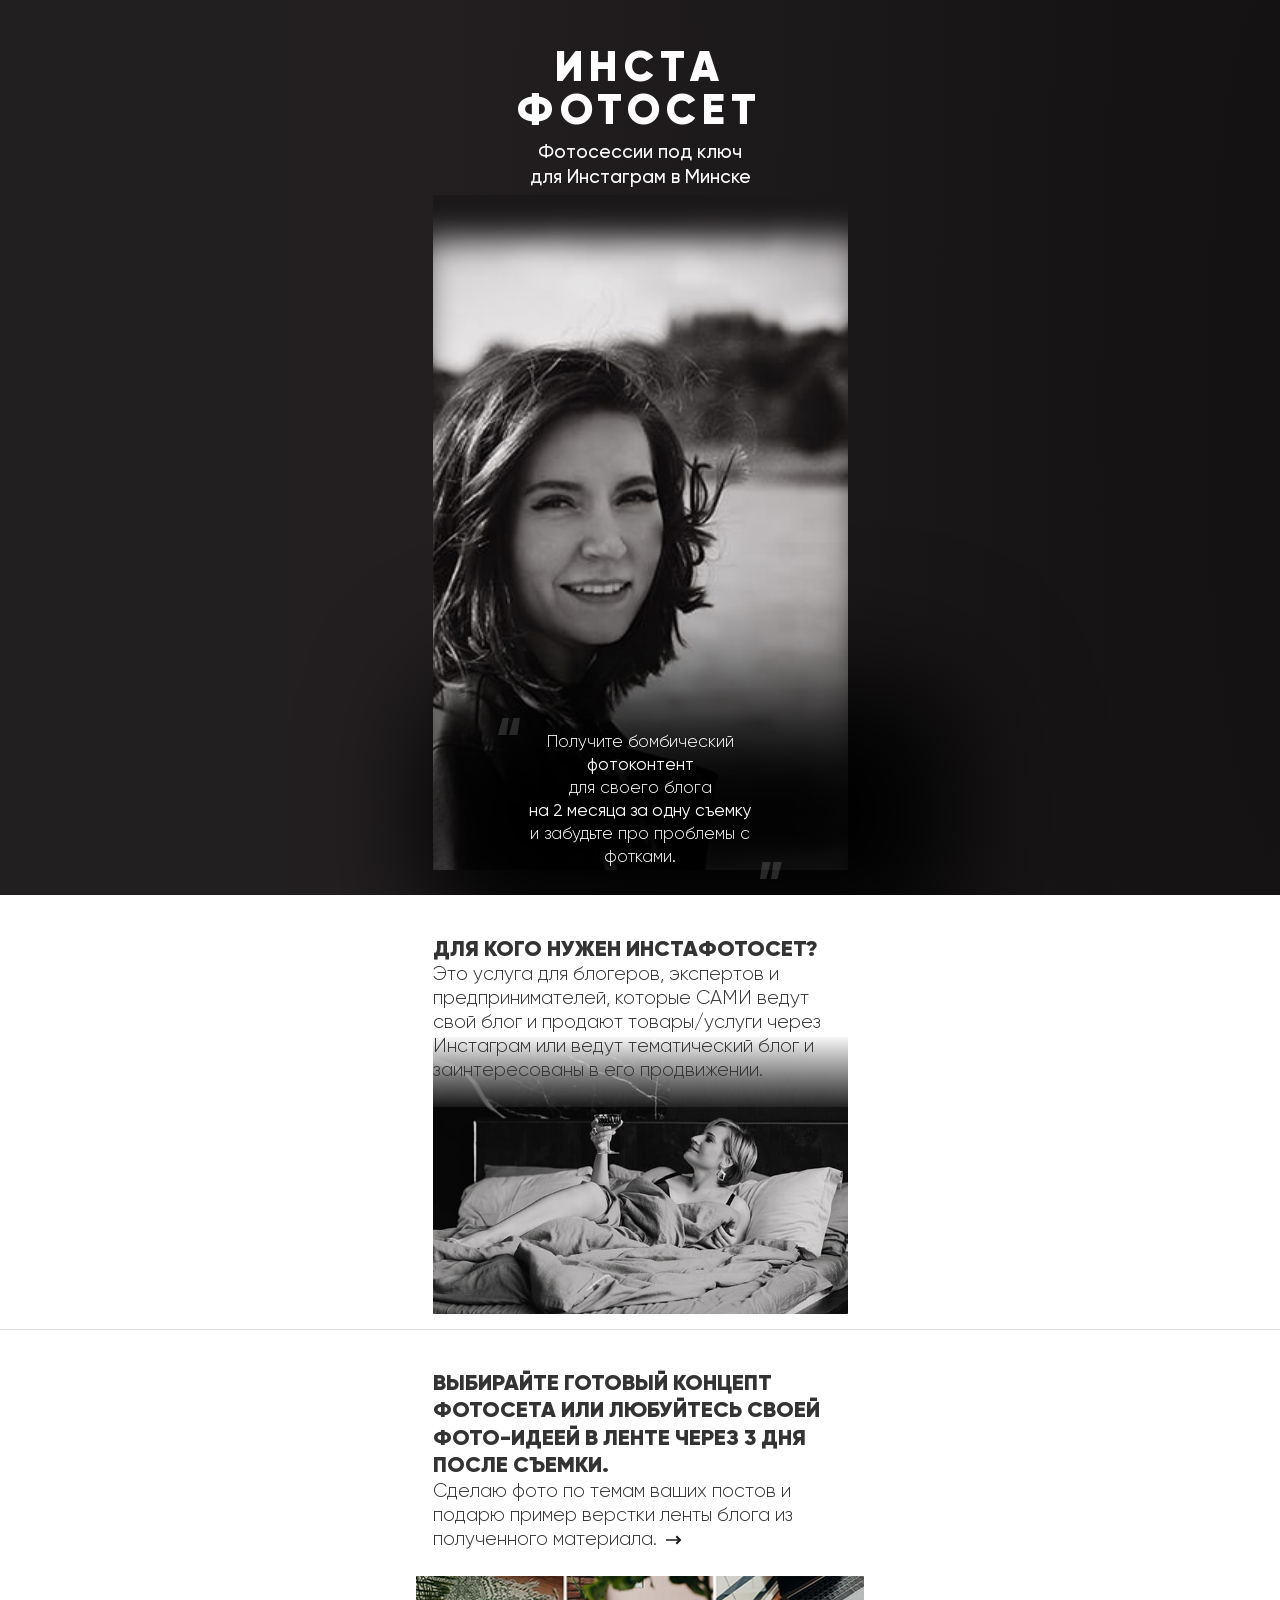
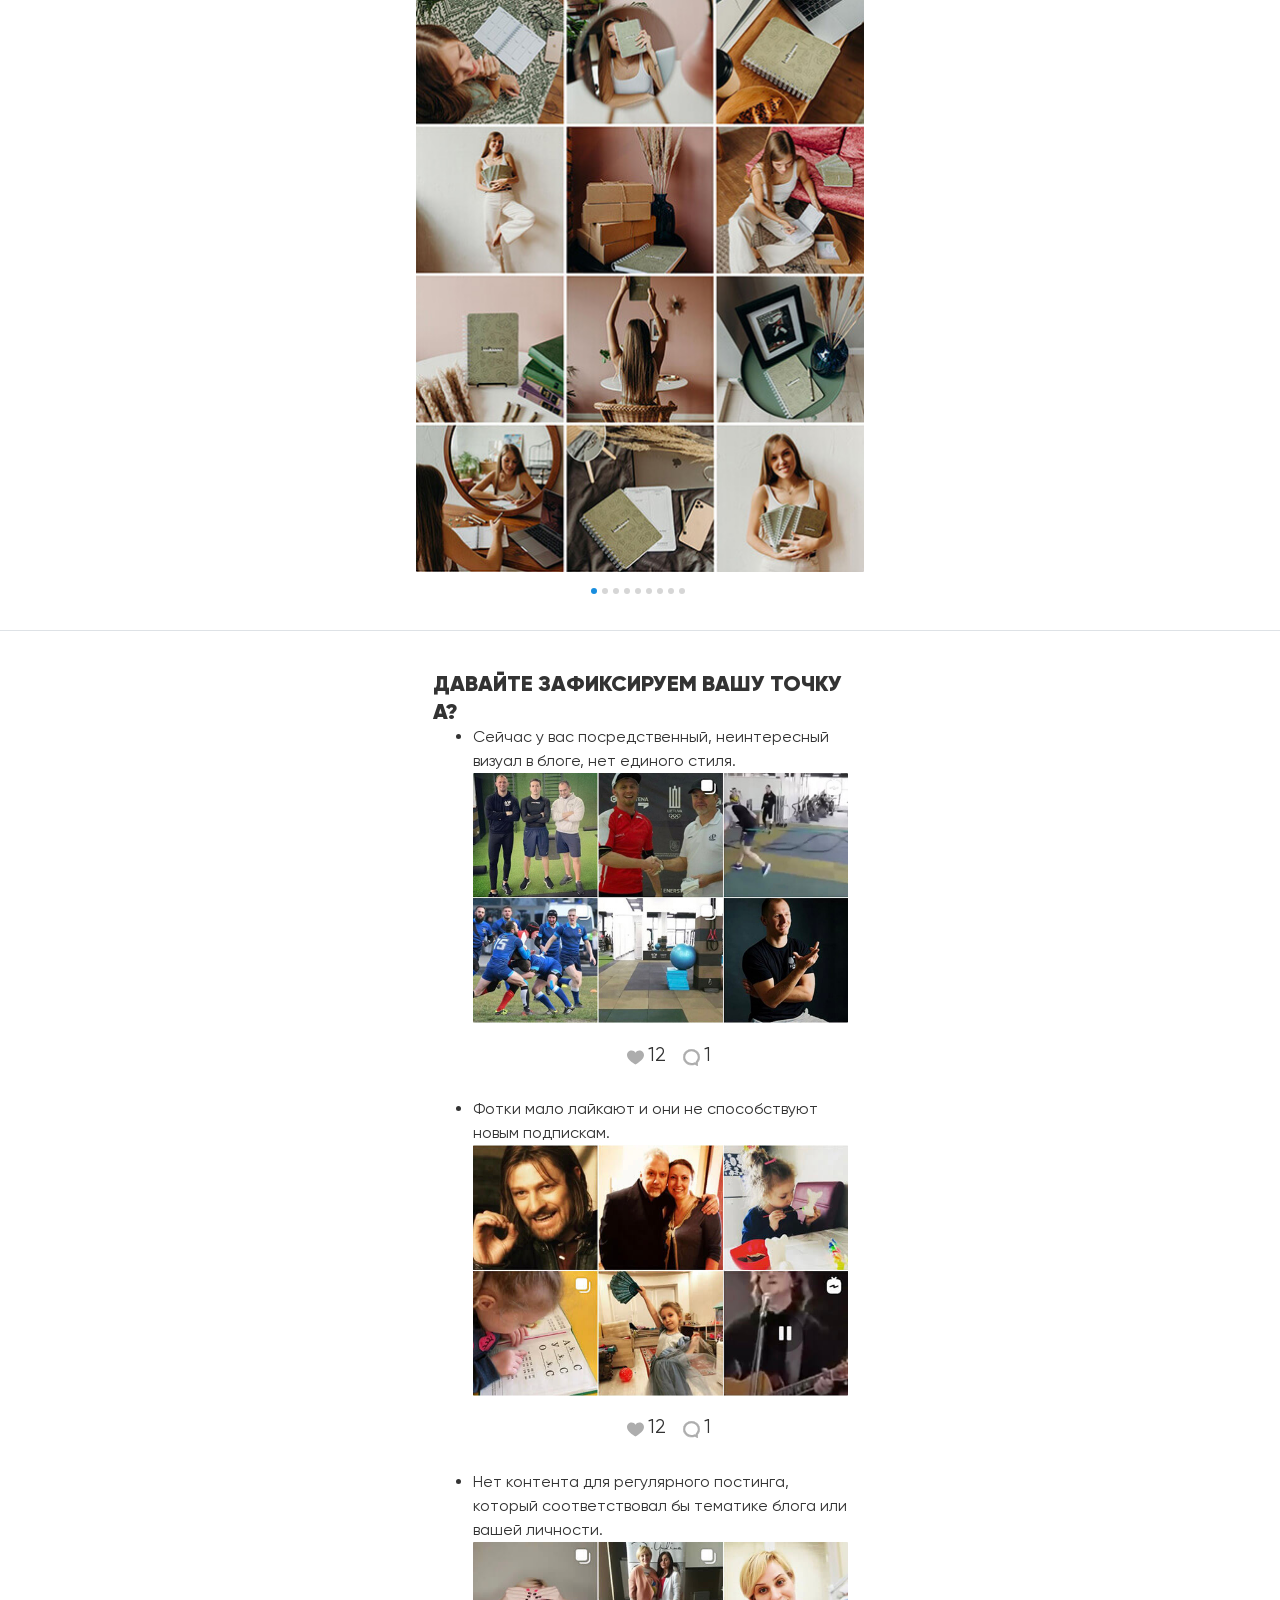
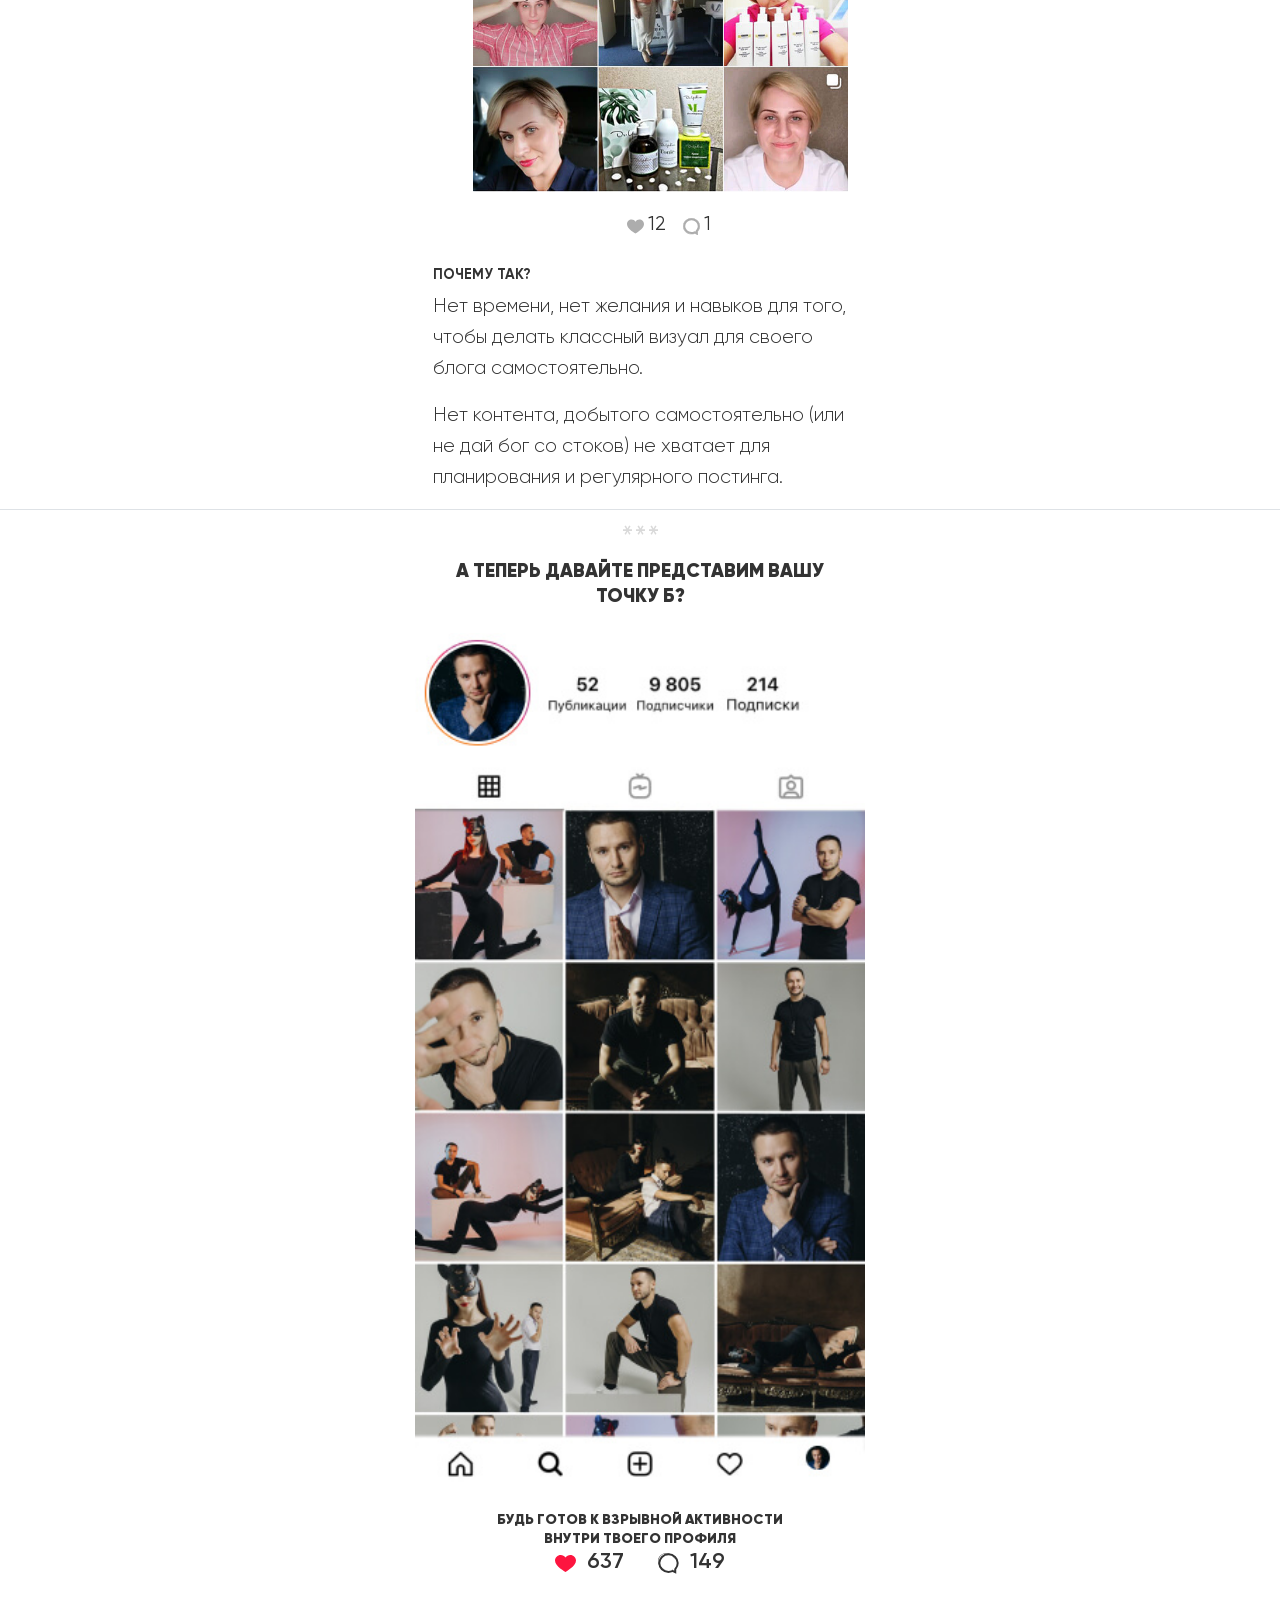
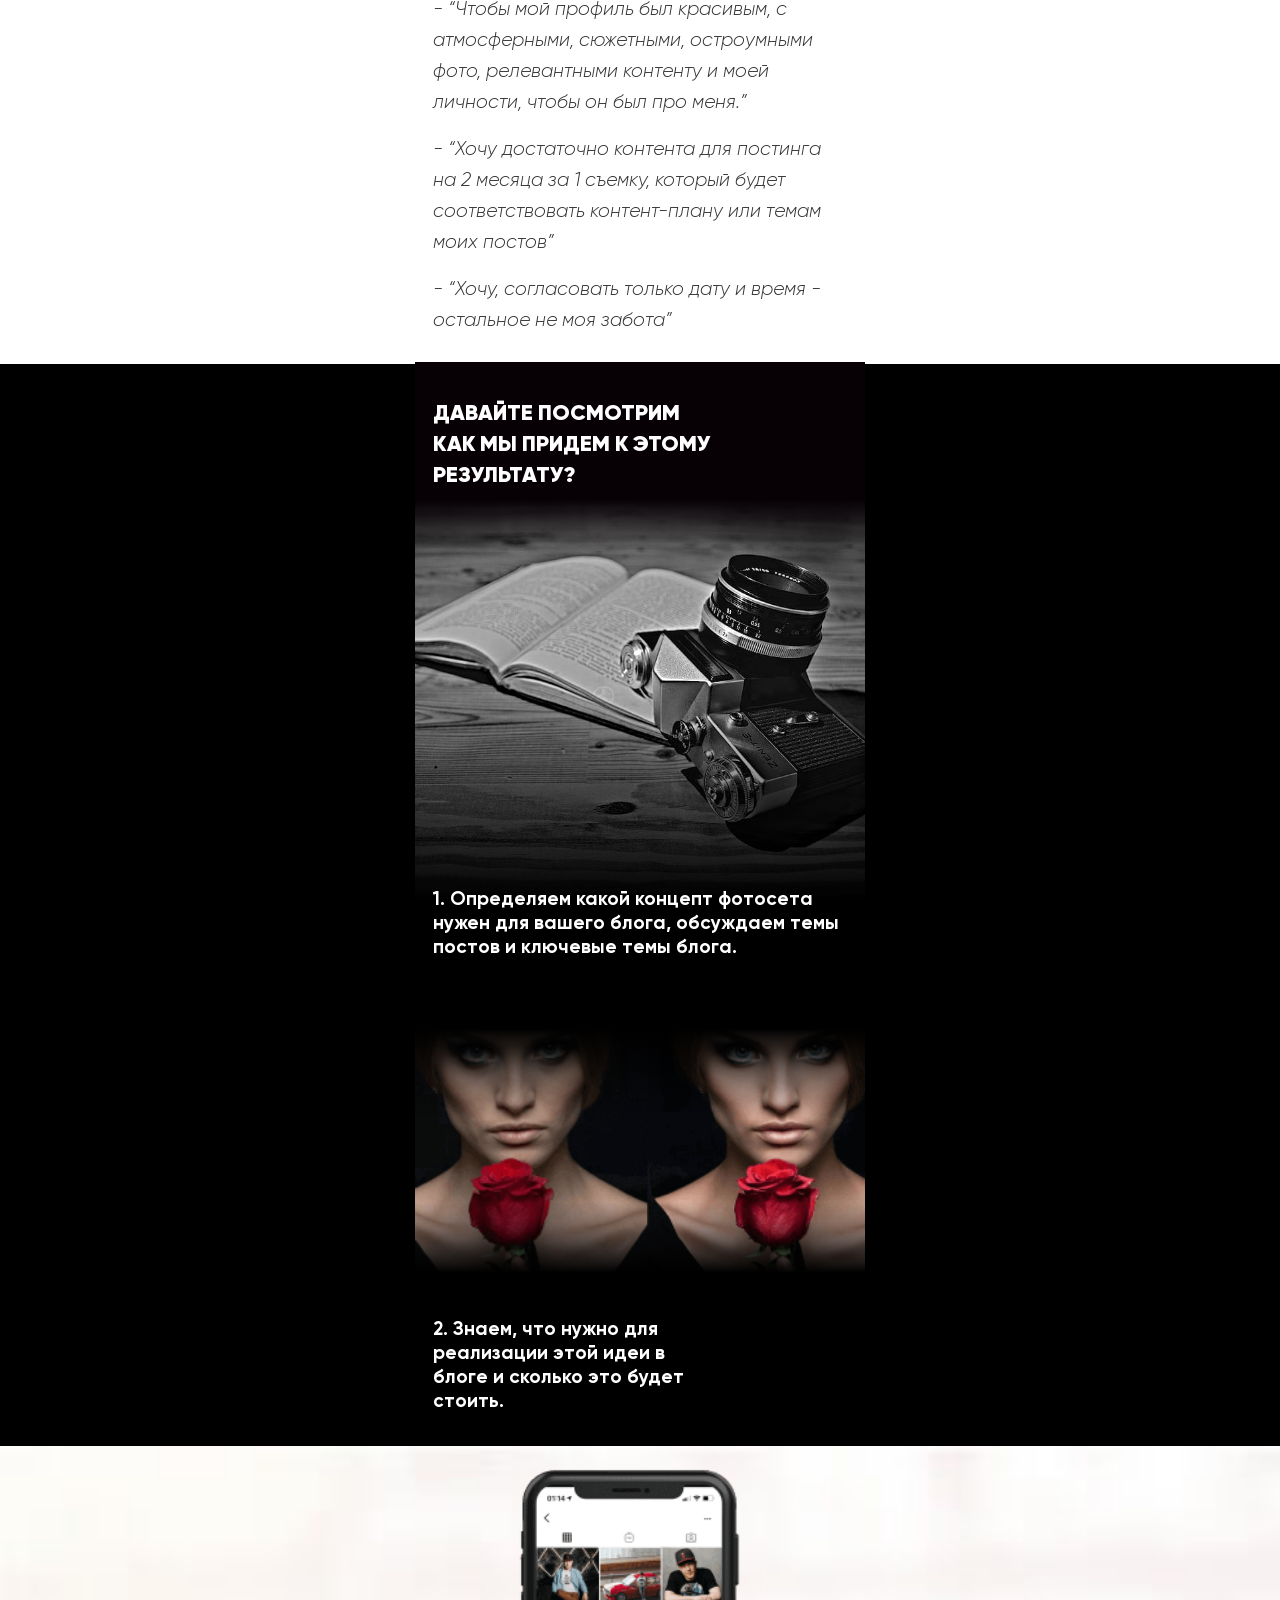
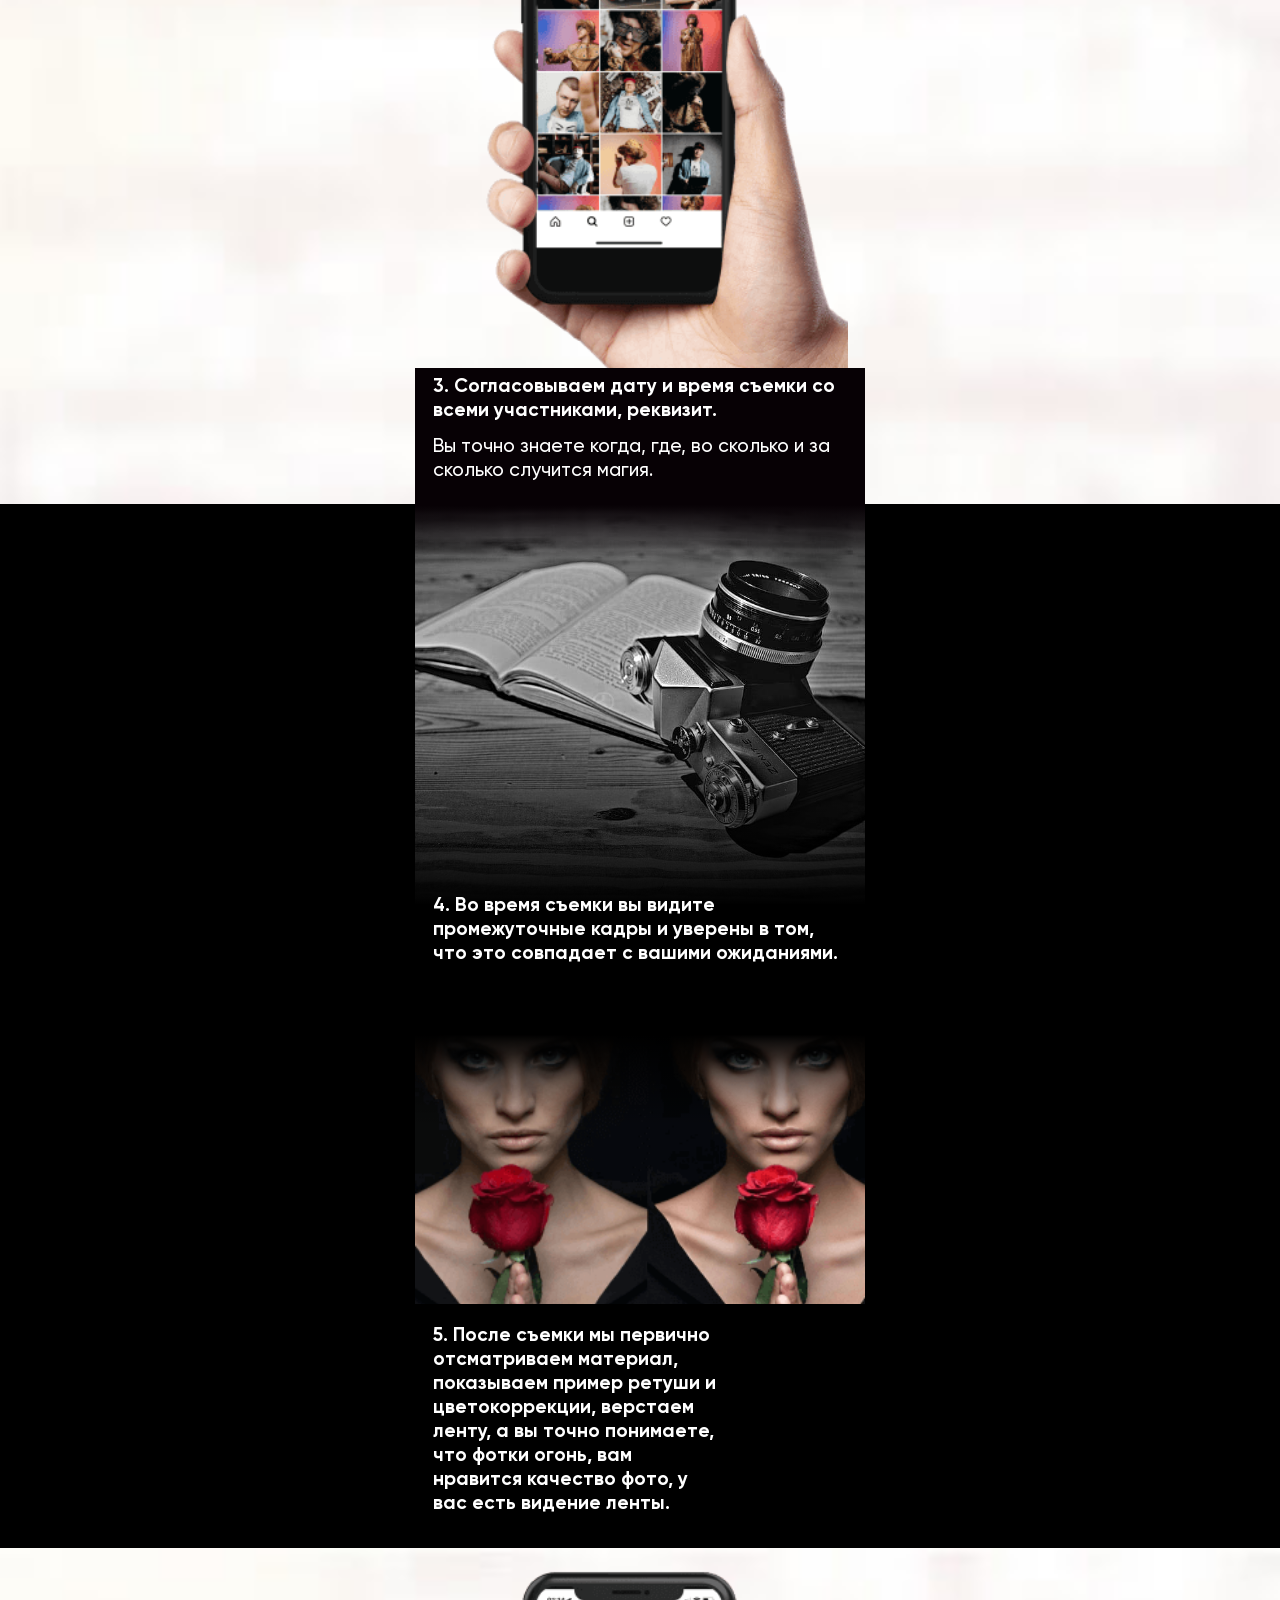
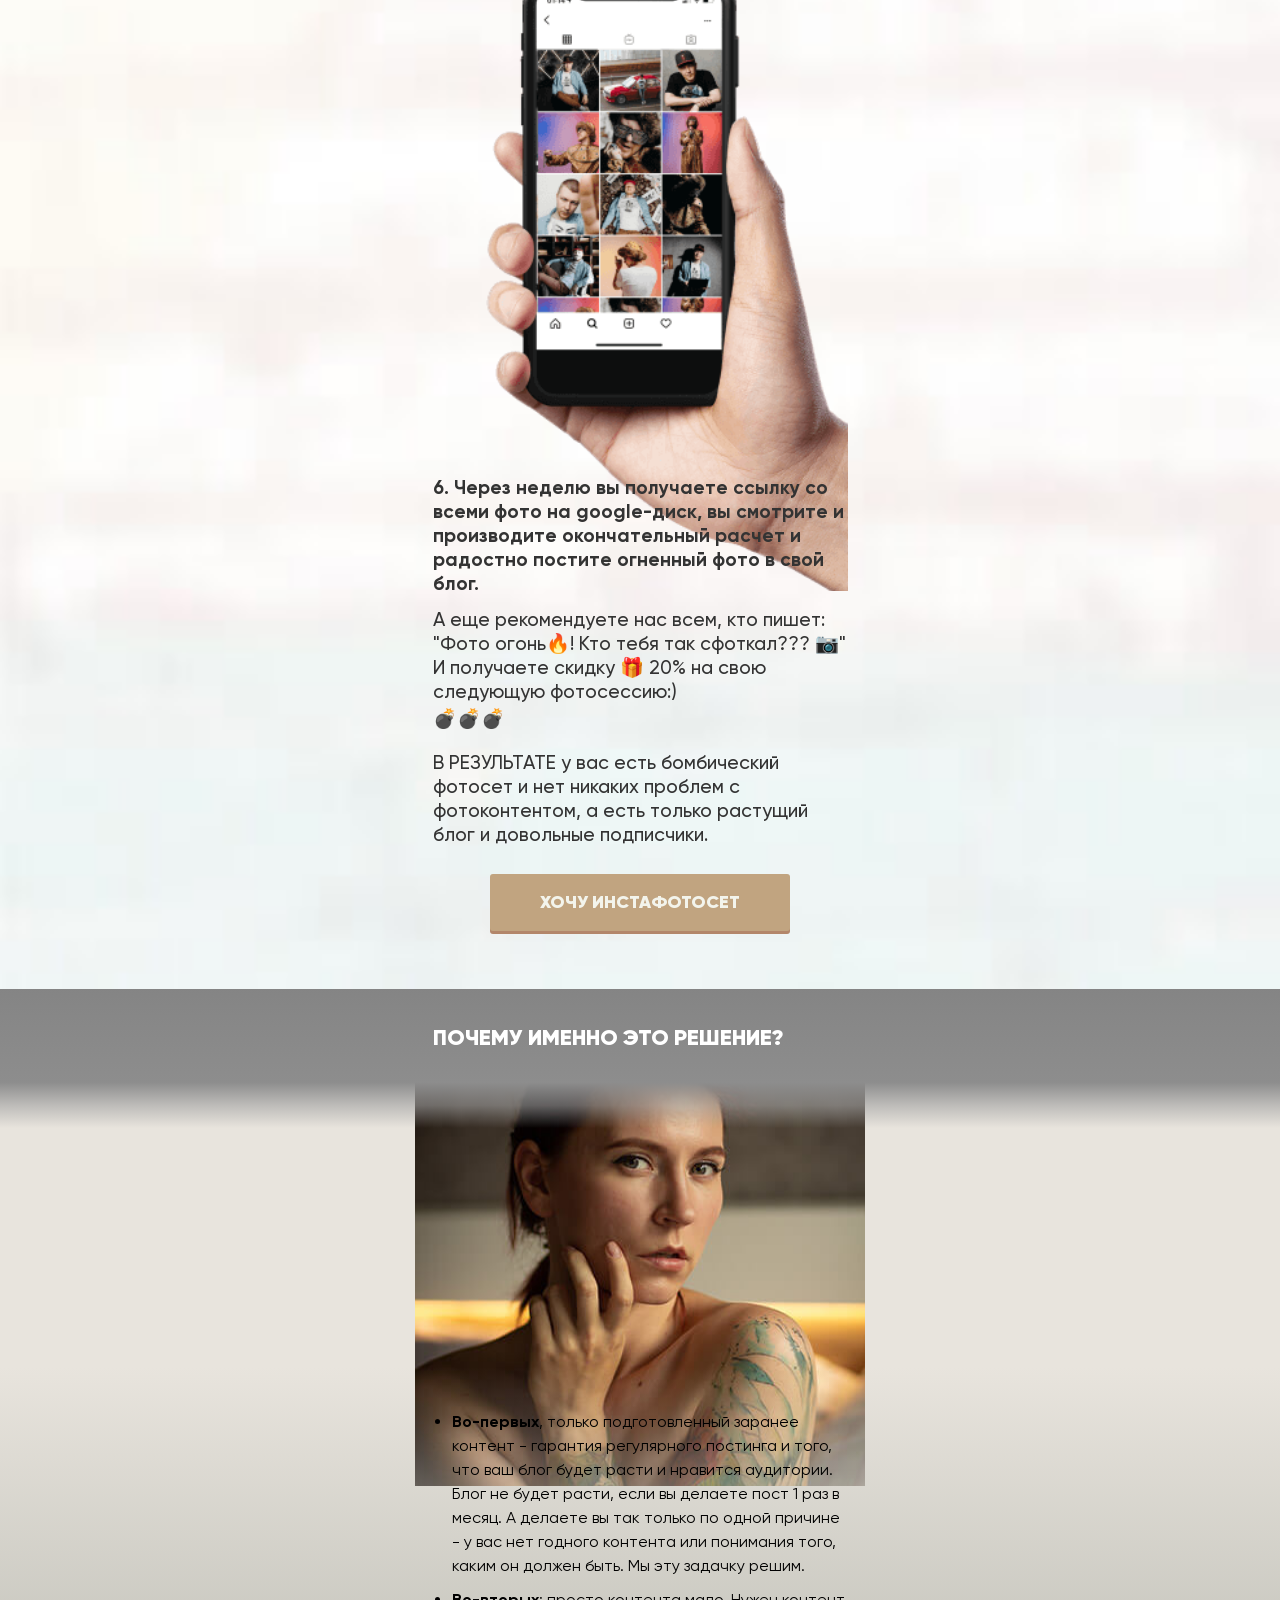
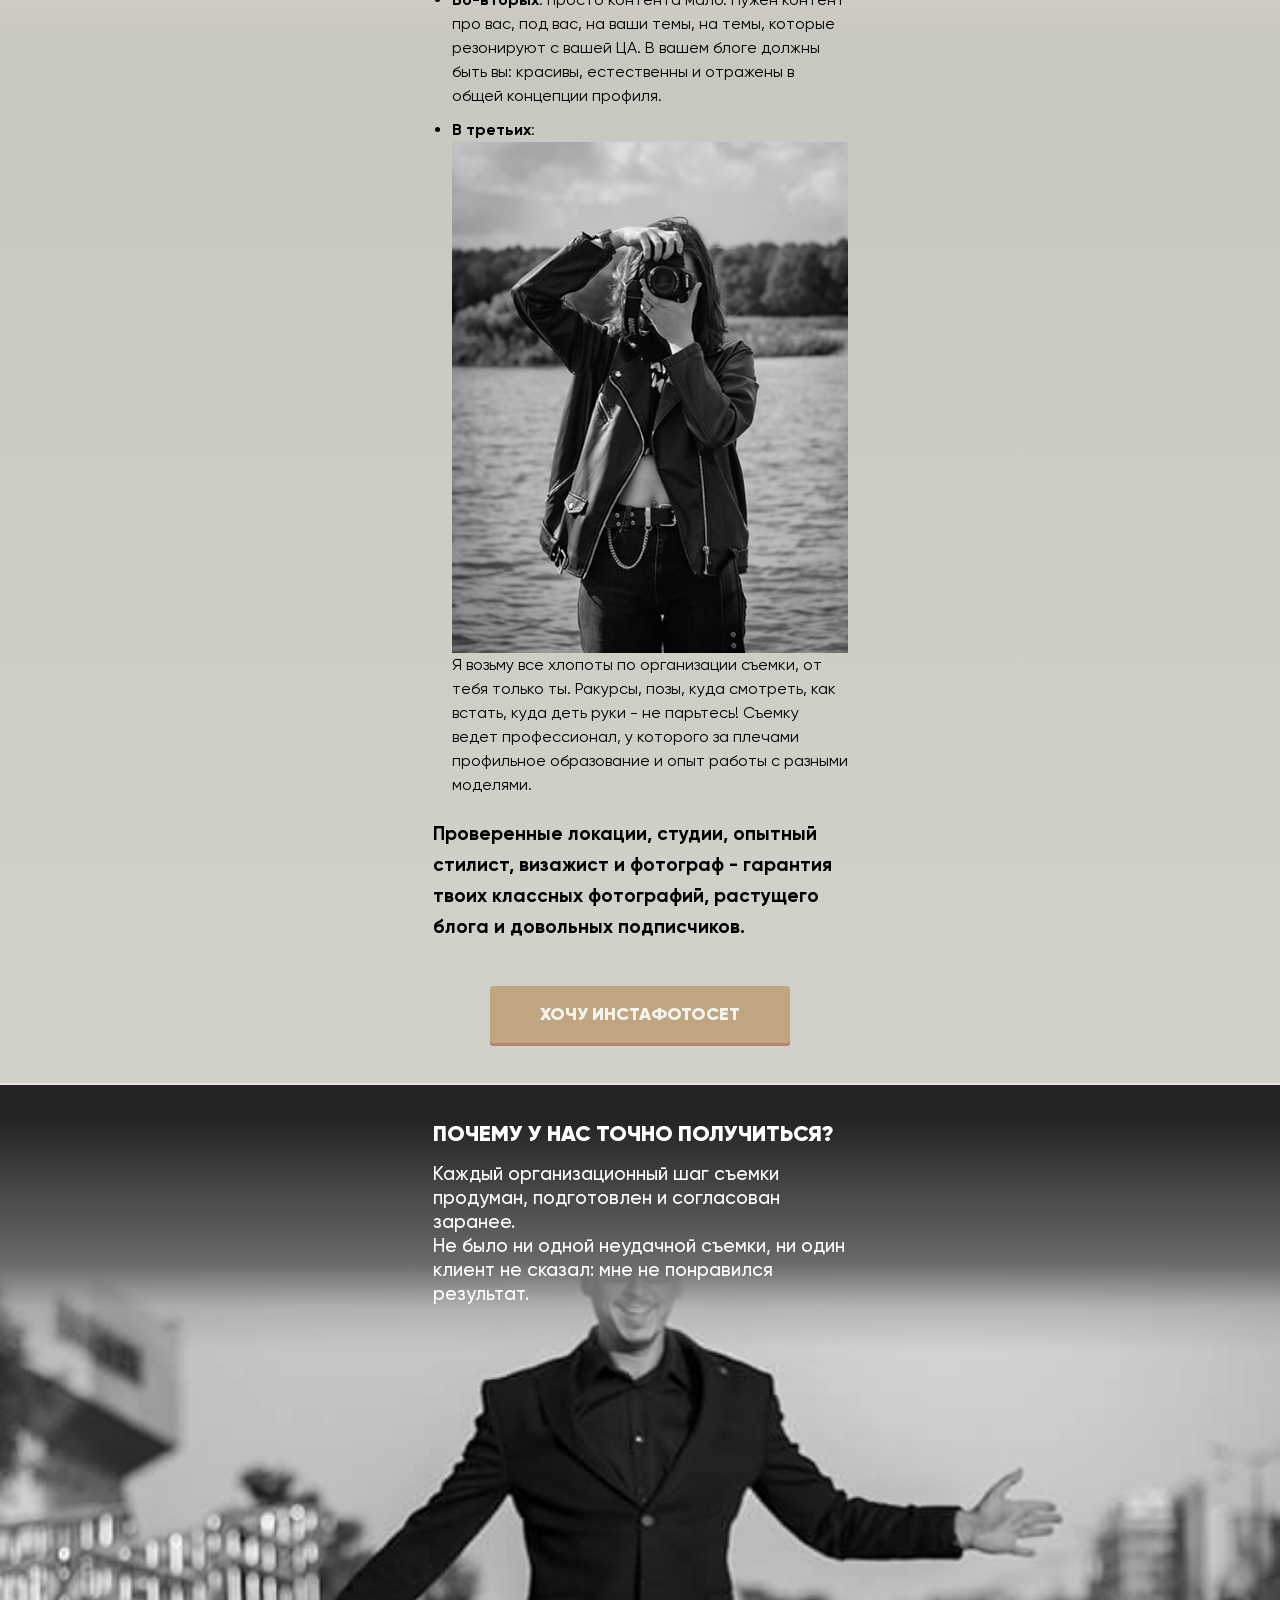
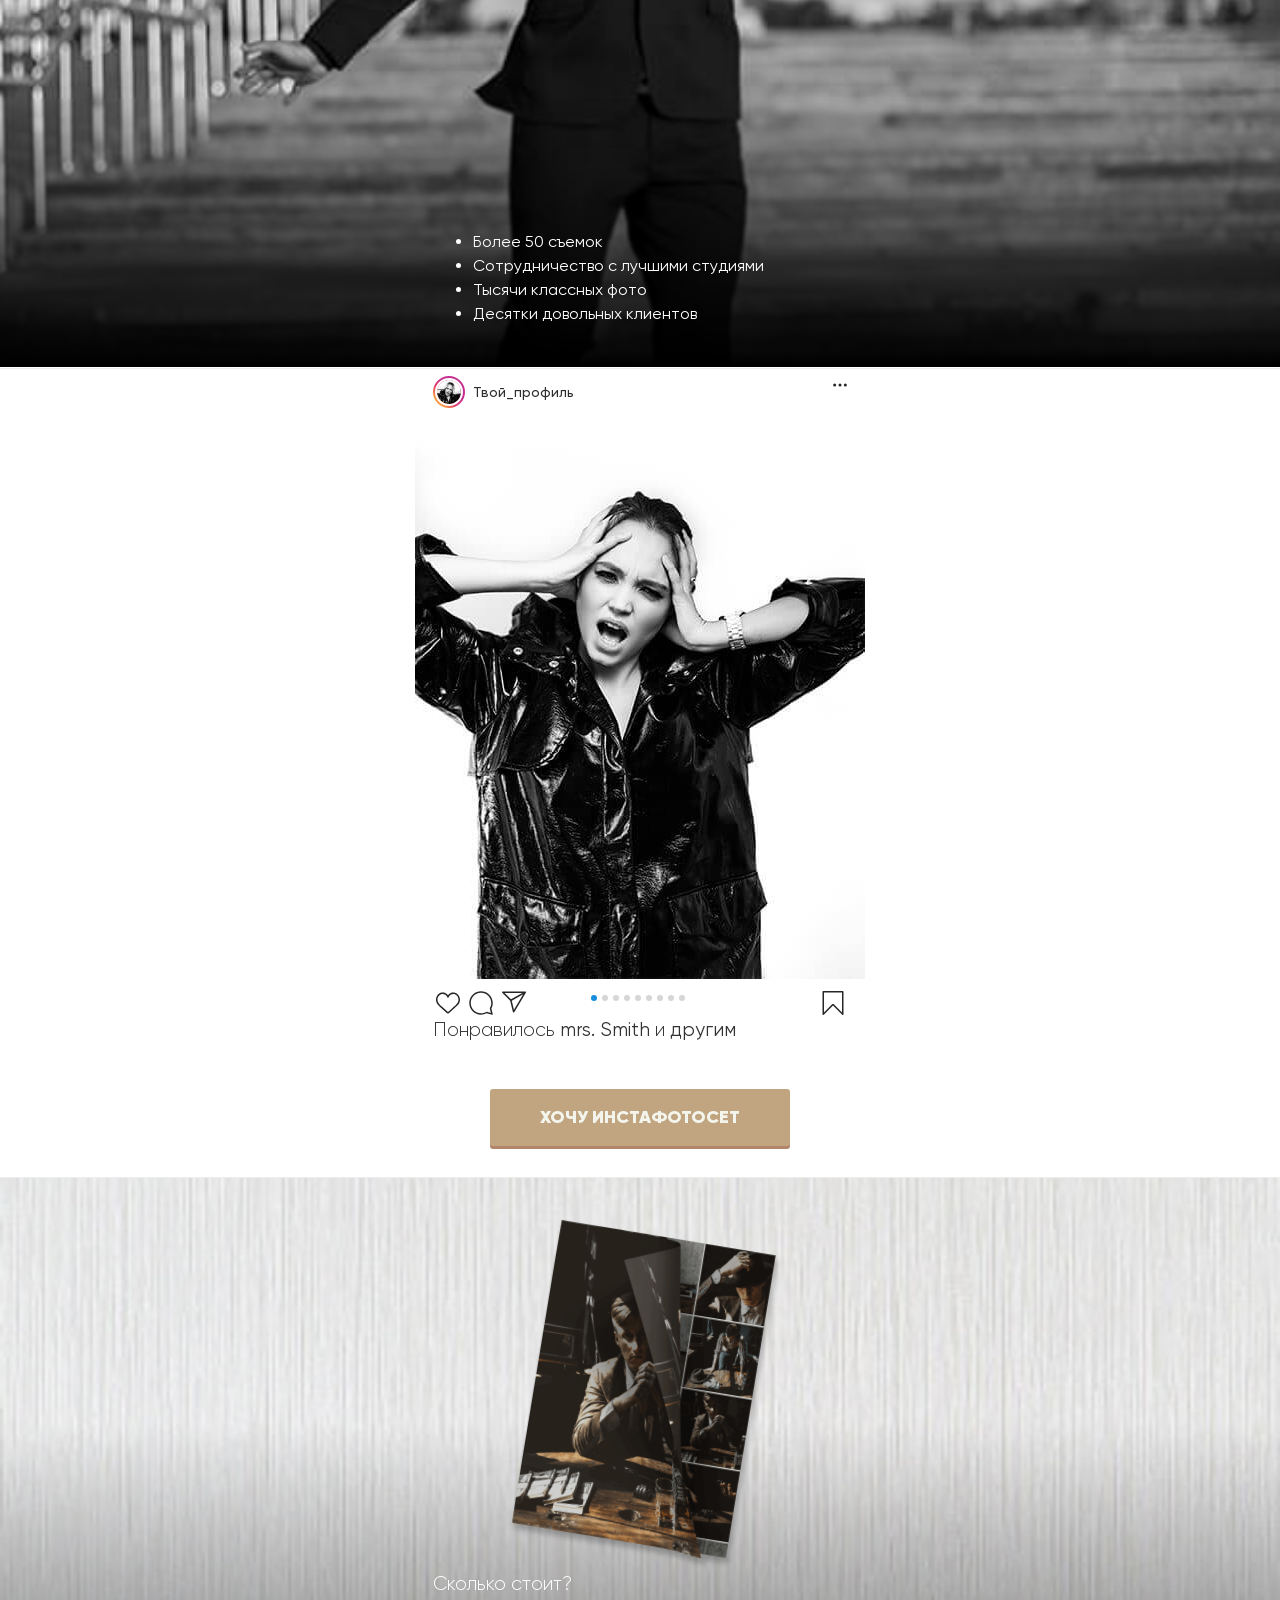
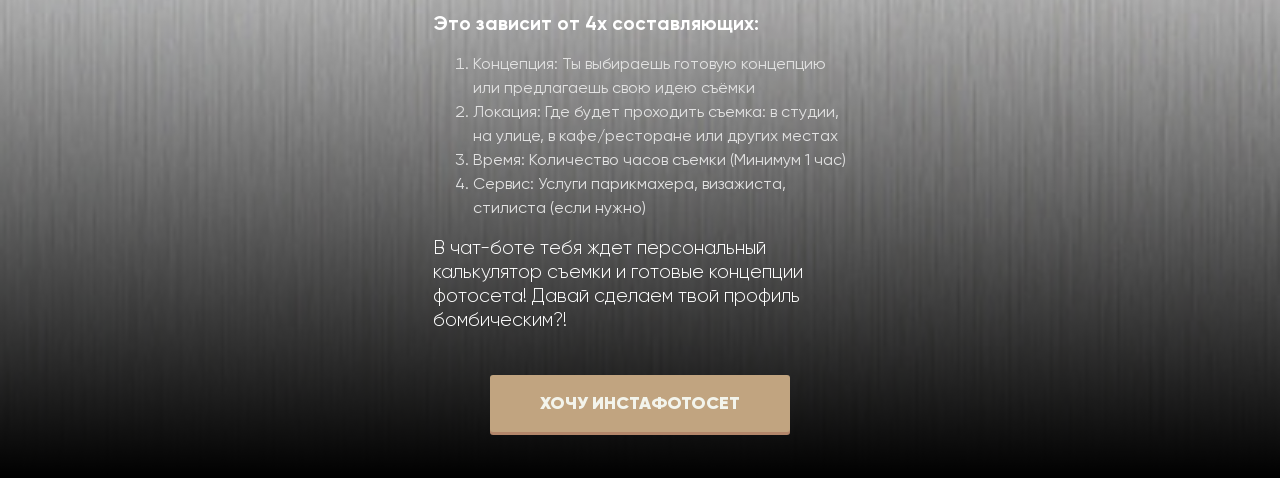
==== commit 0d6a28a6: "Change mock-up" ====
--- a/index.html
+++ b/index.html
@@ -1 +1 @@
-<!DOCTYPE html><html lang="en"><head><meta charset="utf-8"><link rel="icon" type="image/png" sizes="96x96" href="/favicon.png"><meta http-equiv="X-UA-Compatible" content="IE=edge,chrome=1"><meta content="width=device-width,initial-scale=1,maximum-scale=1.5,user-scalable=1,shrink-to-fit=no" name="viewport"><title>Фотосессии под ключ для Instagram</title><link rel="preconnect" href="https://fonts.googleapis.com"><link rel="preconnect" href="https://fonts.gstatic.com" crossorigin><link href="https://fonts.googleapis.com/css2?family=Montserrat:wght@100;200;300;400;600;700&display=swap" rel="stylesheet"><link href="https://use.fontawesome.com/releases/v5.0.6/css/all.css" rel="stylesheet"><link href="/css/app.ca9da59d.css" rel="preload" as="style"><link href="/css/chunk-vendors.2b1ec9c4.css" rel="preload" as="style"><link href="/js/app.82be3c60.js" rel="preload" as="script"><link href="/js/chunk-vendors.419b6cac.js" rel="preload" as="script"><link href="/css/chunk-vendors.2b1ec9c4.css" rel="stylesheet"><link href="/css/app.ca9da59d.css" rel="stylesheet"></head><body class="sidebar-collapse"><noscript><strong>We're sorry but vue-now-ui-kit doesn't work properly without JavaScript enabled. Please enable it to continue.</strong></noscript><div id="app"></div><script src="js/jquery-3.5.0.js"></script><script src="js/slick.min.js"></script><script src="js/main.min.js"></script><script src="/js/chunk-vendors.419b6cac.js"></script><script src="/js/app.82be3c60.js"></script></body></html>+<!DOCTYPE html><html lang="en"><head><meta charset="utf-8"><link rel="icon" type="image/png" sizes="96x96" href="/favicon.png"><meta http-equiv="X-UA-Compatible" content="IE=edge,chrome=1"><meta content="width=device-width,initial-scale=1,maximum-scale=1.5,user-scalable=1,shrink-to-fit=no" name="viewport"><title>Фотосессии под ключ для Instagram</title><link rel="preconnect" href="https://fonts.googleapis.com"><link rel="preconnect" href="https://fonts.gstatic.com" crossorigin><link href="https://fonts.googleapis.com/css2?family=Montserrat:wght@100;200;300;400;600;700&display=swap" rel="stylesheet"><link href="https://use.fontawesome.com/releases/v5.0.6/css/all.css" rel="stylesheet"><link href="/css/app.50fbac23.css" rel="preload" as="style"><link href="/css/chunk-vendors.2b1ec9c4.css" rel="preload" as="style"><link href="/js/app.e6308505.js" rel="preload" as="script"><link href="/js/chunk-vendors.419b6cac.js" rel="preload" as="script"><link href="/css/chunk-vendors.2b1ec9c4.css" rel="stylesheet"><link href="/css/app.50fbac23.css" rel="stylesheet"></head><body class="sidebar-collapse"><noscript><strong>We're sorry but vue-now-ui-kit doesn't work properly without JavaScript enabled. Please enable it to continue.</strong></noscript><div id="app"></div><script src="js/jquery-3.5.0.js"></script><script src="js/slick.min.js"></script><script src="js/main.min.js"></script><script src="/js/chunk-vendors.419b6cac.js"></script><script src="/js/app.e6308505.js"></script></body></html>
--- a/css/app.50fbac23.css
+++ b/css/app.50fbac23.css
@@ -0,0 +1,5 @@
+@charset "UTF-8";.dropdown{list-style-type:none}.dropdown .dropdown-toggle{cursor:pointer}.modal.show{background-color:rgba(0,0,0,.3)}.content-center.loaded .animated-title[data-v-1386c71a]{color:#fff}.content-center .container h1[data-v-1386c71a]:first-of-type{margin-top:10px}@media only screen and (max-width:767px){.content-center .container h2[data-v-1386c71a],.content-center .container h3[data-v-1386c71a]{padding-top:0}.content-center .container h1[data-v-1386c71a]{font-size:3.1em}.content-center .container h2[data-v-1386c71a]{font-size:2.1em}.content-center .container h3[data-v-1386c71a]{font-size:1.4em}}@media only screen and (min-width:992px){.content-center .container[data-v-1386c71a]{padding-top:60px}}.content-center .animated-title[data-v-1386c71a]{color:transparent}.content-center .animated-title.first[data-v-1386c71a]{-webkit-transition:color 1s ease-in-out;transition:color 1s ease-in-out}.content-center .animated-title.second[data-v-1386c71a]{-webkit-transition:color 3s ease-in-out;transition:color 3s ease-in-out}.Item[data-v-1386c71a]{overflow:hidden;border-radius:4px;width:100%;background:#f5f5f5}.Item img[data-v-1386c71a]{-o-object-fit:cover;object-fit:cover;width:100%;height:100%;line-height:0;display:block}.Item .Content[data-v-1386c71a]{padding:20px}.content-center.loaded .animated-title[data-v-0fd843a0]{color:#fff}.content-center .container h1[data-v-0fd843a0]:first-of-type{margin-top:10px}@media only screen and (max-width:767px){.content-center .container h2[data-v-0fd843a0],.content-center .container h3[data-v-0fd843a0]{padding-top:0}.content-center .container h1[data-v-0fd843a0]{font-size:3.1em}.content-center .container h2[data-v-0fd843a0]{font-size:2.1em}.content-center .container h3[data-v-0fd843a0]{font-size:1.4em}}@media only screen and (min-width:992px){.content-center .container[data-v-0fd843a0]{padding-top:60px}}.content-center .animated-title[data-v-0fd843a0]{color:transparent}.content-center .animated-title.first[data-v-0fd843a0]{-webkit-transition:color 1s ease-in-out;transition:color 1s ease-in-out}.content-center .animated-title.second[data-v-0fd843a0]{-webkit-transition:color 3s ease-in-out;transition:color 3s ease-in-out}.Item[data-v-0fd843a0]{overflow:hidden;border-radius:4px;width:100%;background:#f5f5f5}.Item img[data-v-0fd843a0]{-o-object-fit:cover;object-fit:cover;width:100%;height:100%;line-height:0;display:block}.Item .Content[data-v-0fd843a0]{padding:20px}.section[data-v-057e92ab]{padding:0 0}.section .carousel-image[data-v-057e92ab]{width:90%;height:500px;background-size:contain;background-position:50%;background-repeat:no-repeat}.content-center .animated-title[data-v-0ff45f62]{color:transparent}.content-center .animated-title.first[data-v-0ff45f62]{-webkit-transition:color 2s;transition:color 2s}.content-center .animated-title.second[data-v-0ff45f62]{-webkit-transition:color 3s;transition:color 3s}.bootstrap-switch{display:inline-block;direction:ltr;cursor:pointer;border-radius:30px;border:0;position:relative;text-align:left;margin-bottom:10px;line-height:8px;width:59px!important;height:22px;outline:none;z-index:0;-webkit-user-select:none;-moz-user-select:none;-ms-user-select:none;user-select:none;vertical-align:middle;-webkit-transition:border-color .15s ease-in-out,box-shadow .15s ease-in-out;-webkit-transition:border-color .15s ease-in-out,-webkit-box-shadow .15s ease-in-out;transition:border-color .15s ease-in-out,-webkit-box-shadow .15s ease-in-out;transition:border-color .15s ease-in-out,box-shadow .15s ease-in-out;transition:border-color .15s ease-in-out,box-shadow .15s ease-in-out,-webkit-box-shadow .15s ease-in-out;margin-right:20px;background:rgba(44,44,44,.2)}.bootstrap-switch .bootstrap-switch-container{display:-webkit-inline-box;display:-ms-inline-flexbox;display:inline-flex;top:0;height:22px;border-radius:4px;-webkit-transform:translateZ(0);transform:translateZ(0);width:100px!important}.bootstrap-switch .bootstrap-switch-handle-off,.bootstrap-switch .bootstrap-switch-handle-on,.bootstrap-switch .bootstrap-switch-label{-webkit-box-sizing:border-box;box-sizing:border-box;cursor:pointer;display:inline-block!important;height:100%;color:#fff;padding:6px 12px;font-size:11px;text-indent:-5px;line-height:15px;-webkit-transition:.25s ease-out;transition:.25s ease-out}.bootstrap-switch .bootstrap-switch-handle-off,.bootstrap-switch .bootstrap-switch-handle-on{text-align:center;z-index:1;float:left;line-height:11px;width:50%!important}.bootstrap-switch .bootstrap-switch-handle-off.bootstrap-switch-brown,.bootstrap-switch .bootstrap-switch-handle-on.bootstrap-switch-brown{color:#fff;background:rgba(38,38,38,.85098)}.bootstrap-switch .bootstrap-switch-handle-off.bootstrap-switch-blue,.bootstrap-switch .bootstrap-switch-handle-on.bootstrap-switch-blue{color:#fff;background:#2ca8ff}.bootstrap-switch .bootstrap-switch-handle-off.bootstrap-switch-green,.bootstrap-switch .bootstrap-switch-handle-on.bootstrap-switch-green{color:#fff;background:#18ce0f}.bootstrap-switch .bootstrap-switch-handle-off.bootstrap-switch-orange,.bootstrap-switch .bootstrap-switch-handle-on.bootstrap-switch-orange{background:#ffb236;color:#fff}.bootstrap-switch .bootstrap-switch-handle-off.bootstrap-switch-red,.bootstrap-switch .bootstrap-switch-handle-on.bootstrap-switch-red{color:#fff;background:#ff3636}.bootstrap-switch .bootstrap-switch-handle-off.bootstrap-switch-default,.bootstrap-switch .bootstrap-switch-handle-on.bootstrap-switch-default{color:#fff}.bootstrap-switch .bootstrap-switch-label{text-align:center;z-index:100;color:#333;background:#fff;width:22px!important;height:22px!important;margin:0 -11px;border-radius:20px;position:absolute;float:left;top:0;left:50%;padding:0;-webkit-box-shadow:0 1px 11px rgba(0,0,0,.25);box-shadow:0 1px 11px rgba(0,0,0,.25)}.bootstrap-switch.bootstrap-switch-off .bootstrap-switch-label{background-color:hsla(0,0%,9%,.4)}.bootstrap-switch.bootstrap-switch-on:hover .bootstrap-switch-label{width:27px!important;margin-left:-16px}.bootstrap-switch.bootstrap-switch-off:hover .bootstrap-switch-label{width:27px!important;margin-left:-11px}.bootstrap-switch .bootstrap-switch-handle-on{border-bottom-left-radius:3px;border-top-left-radius:3px}.bootstrap-switch .bootstrap-switch-handle-off{text-indent:6px}.bootstrap-switch input[type=checkbox],.bootstrap-switch input[type=radio]{position:absolute!important;top:0;left:0;opacity:0;filter:alpha(opacity=0);z-index:-1}.bootstrap-switch .el-date-picker .el-input input.el-input__inner[type=checkbox],.bootstrap-switch .el-date-picker .el-input input.el-input__inner[type=radio],.bootstrap-switch .form-group input.el-input__inner[type=checkbox],.bootstrap-switch .form-group input.el-input__inner[type=radio],.bootstrap-switch input[type=checkbox].form-control,.bootstrap-switch input[type=radio].form-control,.el-date-picker .el-input .bootstrap-switch input.el-input__inner[type=checkbox],.el-date-picker .el-input .bootstrap-switch input.el-input__inner[type=radio],.form-group .bootstrap-switch input.el-input__inner[type=checkbox],.form-group .bootstrap-switch input.el-input__inner[type=radio]{height:auto}.bootstrap-switch.bootstrap-switch-mini .bootstrap-switch-handle-off,.bootstrap-switch.bootstrap-switch-mini .bootstrap-switch-handle-on,.bootstrap-switch.bootstrap-switch-mini .bootstrap-switch-label{padding:1px 5px;font-size:12px;line-height:1.5}.bootstrap-switch.bootstrap-switch-small .bootstrap-switch-handle-off,.bootstrap-switch.bootstrap-switch-small .bootstrap-switch-handle-on,.bootstrap-switch.bootstrap-switch-small .bootstrap-switch-label{padding:5px 10px;font-size:12px;line-height:1.5}.bootstrap-switch.bootstrap-switch-large .bootstrap-switch-handle-off,.bootstrap-switch.bootstrap-switch-large .bootstrap-switch-handle-on,.bootstrap-switch.bootstrap-switch-large .bootstrap-switch-label{padding:6px 16px;font-size:18px;line-height:1.33}.bootstrap-switch.bootstrap-switch-disabled,.bootstrap-switch.bootstrap-switch-indeterminate,.bootstrap-switch.bootstrap-switch-readonly{cursor:default!important}.bootstrap-switch.bootstrap-switch-disabled .bootstrap-switch-handle-off,.bootstrap-switch.bootstrap-switch-disabled .bootstrap-switch-handle-on,.bootstrap-switch.bootstrap-switch-disabled .bootstrap-switch-label,.bootstrap-switch.bootstrap-switch-indeterminate .bootstrap-switch-handle-off,.bootstrap-switch.bootstrap-switch-indeterminate .bootstrap-switch-handle-on,.bootstrap-switch.bootstrap-switch-indeterminate .bootstrap-switch-label,.bootstrap-switch.bootstrap-switch-readonly .bootstrap-switch-handle-off,.bootstrap-switch.bootstrap-switch-readonly .bootstrap-switch-handle-on,.bootstrap-switch.bootstrap-switch-readonly .bootstrap-switch-label{opacity:.5;filter:alpha(opacity=50);cursor:default!important}.bootstrap-switch.bootstrap-switch-animate .bootstrap-switch-container{-webkit-transition:margin-left .5s;transition:margin-left .5s}.bootstrap-switch.bootstrap-switch-inverse .bootstrap-switch-handle-on{border-bottom-left-radius:0;border-top-left-radius:0;border-bottom-right-radius:3px;border-top-right-radius:3px}.bootstrap-switch.bootstrap-switch-inverse .bootstrap-switch-handle-off{border-bottom-right-radius:0;border-top-right-radius:0;border-bottom-left-radius:3px;border-top-left-radius:3px}.bootstrap-switch.bootstrap-switch-on .bootstrap-switch-container{margin-left:-2px!important}.bootstrap-switch.bootstrap-switch-off .bootstrap-switch-container{margin-left:-39px!important}.bootstrap-switch.bootstrap-switch-on .bootstrap-switch-label:before{background-color:#fff}.bootstrap-switch.bootstrap-switch-on .bootstrap-switch-red~.bootstrap-switch-default{background-color:#ff3636}.bootstrap-switch.bootstrap-switch-on .bootstrap-switch-orange~.bootstrap-switch-default{background-color:#ffb236}.bootstrap-switch.bootstrap-switch-on .bootstrap-switch-green~.bootstrap-switch-default{background-color:#18ce0f}.bootstrap-switch.bootstrap-switch-on .bootstrap-switch-brown~.bootstrap-switch-default{background-color:rgba(38,38,38,.85098)}.bootstrap-switch.bootstrap-switch-on .bootstrap-switch-blue~.bootstrap-switch-default{background-color:#2ca8ff}.bootstrap-switch.bootstrap-switch-off .bootstrap-switch-blue,.bootstrap-switch.bootstrap-switch-off .bootstrap-switch-brown,.bootstrap-switch.bootstrap-switch-off .bootstrap-switch-green,.bootstrap-switch.bootstrap-switch-off .bootstrap-switch-orange,.bootstrap-switch.bootstrap-switch-off .bootstrap-switch-red{background-color:#e3e3e3}.bootstrap-switch-off .bootstrap-switch-handle-on,.bootstrap-switch-on .bootstrap-switch-handle-off{opacity:0}/*! nouislider - 11.1.0 - 2018-04-02 11:18:13 */.noUi-target,.noUi-target *{-webkit-touch-callout:none;-webkit-tap-highlight-color:rgba(0,0,0,0);-webkit-user-select:none;-ms-touch-action:none;touch-action:none;-ms-user-select:none;-moz-user-select:none;user-select:none;-webkit-box-sizing:border-box;box-sizing:border-box}.noUi-target{position:relative;direction:ltr}.noUi-base,.noUi-connects{width:100%;height:100%;position:relative;z-index:1}.noUi-connects{overflow:hidden;z-index:0}.noUi-connect,.noUi-origin{will-change:transform;position:absolute;z-index:1;top:0;left:0;height:100%;width:100%;-webkit-transform-origin:0 0;transform-origin:0 0}html:not([dir=rtl]) .noUi-horizontal .noUi-origin{left:100%;width:10%;right:0}.noUi-vertical .noUi-origin{width:0}.noUi-horizontal .noUi-origin{height:0}.noUi-handle{position:absolute}.noUi-state-tap .noUi-connect,.noUi-state-tap .noUi-origin{-webkit-transition:transform .3s;-webkit-transition:-webkit-transform .3s;transition:-webkit-transform .3s;transition:transform .3s;transition:transform .3s,-webkit-transform .3s}.noUi-state-drag *{cursor:inherit!important}.noUi-horizontal{height:1px}.noUi-horizontal .noUi-handle{border-radius:50%;background-color:#fff;-webkit-box-shadow:0 1px 13px 0 rgba(0,0,0,.2);box-shadow:0 1px 13px 0 rgba(0,0,0,.2);height:15px;width:15px;cursor:pointer;outline:0}.noUi-horizontal .noUi-handle:after,.noUi-horizontal .noUi-handle:before{display:none}.noUi-vertical{width:18px}.noUi-vertical .noUi-handle{width:28px;height:34px;left:-6px;top:-17px}html:not([dir=rtl]) .noUi-horizontal .noUi-handle{top:-7px;left:auto}.noUi-target{background-color:hsla(0,0%,71.4%,.3)}.noUi-connects,.noUi-target{border-radius:3px}.noUi-connect{background:#3fb8af}.noUi-draggable{cursor:ew-resize}.noUi-vertical .noUi-draggable{cursor:ns-resize}.noUi-handle{border-radius:3px;background:#fff;cursor:default;-webkit-transition:.3s ease 0s;-moz-transition:.3s ease 0s;-ms-transition:.3s ease 0s;-o-transform:.3s ease 0s;transition:.3s ease 0s}.noUi-active{-webkit-transform:scale3d(1.5,1.5,1);transform:scale3d(1.5,1.5,1)}.noUi-handle:after,.noUi-handle:before{content:"";display:block;position:absolute;height:14px;width:1px;background:#e8e7e6;left:14px;top:6px}.noUi-handle:after{left:17px}.noUi-vertical .noUi-handle:after,.noUi-vertical .noUi-handle:before{width:14px;height:1px;left:6px;top:14px}.noUi-vertical .noUi-handle:after{top:17px}[disabled] .noUi-connect{background:#b8b8b8}[disabled].noUi-handle,[disabled] .noUi-handle,[disabled].noUi-target{cursor:not-allowed}.noUi-pips,.noUi-pips *{-webkit-box-sizing:border-box;box-sizing:border-box}.noUi-pips{position:absolute;color:#999}.noUi-value{position:absolute;white-space:nowrap;text-align:center}.noUi-value-sub{color:#ccc;font-size:10px}.noUi-marker{position:absolute;background:#ccc}.noUi-marker-large,.noUi-marker-sub{background:#aaa}.noUi-pips-horizontal{padding:10px 0;height:80px;top:100%;left:0;width:100%}.noUi-value-horizontal{-webkit-transform:translate(-50%,50%);transform:translate(-50%,50%)}.noUi-rtl .noUi-value-horizontal{-webkit-transform:translate(50%,50%);transform:translate(50%,50%)}.noUi-marker-horizontal.noUi-marker{margin-left:-1px;width:2px;height:5px}.noUi-marker-horizontal.noUi-marker-sub{height:10px}.noUi-marker-horizontal.noUi-marker-large{height:15px}.noUi-pips-vertical{padding:0 10px;height:100%;top:0;left:100%}.noUi-value-vertical{-webkit-transform:translateY(-50%);transform:translateY(-50%);padding-left:25px}.noUi-rtl .noUi-value-vertical{-webkit-transform:translateY(50%);transform:translateY(50%)}.noUi-marker-vertical.noUi-marker{width:5px;height:2px;margin-top:-1px}.noUi-marker-vertical.noUi-marker-sub{width:10px}.noUi-marker-vertical.noUi-marker-large{width:15px}.noUi-tooltip{display:block;position:absolute;border:1px solid #d9d9d9;border-radius:3px;background:#fff;color:#000;padding:5px;text-align:center;white-space:nowrap}.noUi-horizontal .noUi-tooltip{-webkit-transform:translate(-50%);transform:translate(-50%);left:50%;bottom:120%}.noUi-vertical .noUi-tooltip{-webkit-transform:translateY(-50%);transform:translateY(-50%);top:50%;right:120%}.slider .noUi-connect{background-color:#888}.slider.slider-neutral .noUi-connect{background-color:#fff}.slider.slider-neutral.noUi-target{background-color:hsla(0,0%,100%,.3)}.slider.slider-neutral .noUi-handle{background-color:#fff}.slider.slider-primary.noUi-connect,.slider.slider-primary .noUi-connect{background-color:rgba(38,38,38,.85098)}.slider.slider-primary.noUi-target{background-color:rgba(249,99,50,.3)}.slider.slider-primary .noUi-handle{background-color:rgba(38,38,38,.85098)}.slider.slider-info.noUi-connect,.slider.slider-info .noUi-connect{background-color:#2ca8ff}.slider.slider-info.noUi-target{background-color:rgba(44,168,255,.3)}.slider.slider-info .noUi-handle{background-color:#2ca8ff}.slider.slider-success.noUi-connect,.slider.slider-success .noUi-connect{background-color:#18ce0f}.slider.slider-success.noUi-target{background-color:rgba(24,206,15,.3)}.slider.slider-success .noUi-handle{background-color:#18ce0f}.slider.slider-warning.noUi-connect,.slider.slider-warning .noUi-connect{background-color:#ffb236}.slider.slider-warning.noUi-target{background-color:rgba(255,178,54,.3)}.slider.slider-warning .noUi-handle{background-color:#ffb236}.slider.slider-danger.noUi-connect,.slider.slider-danger .noUi-connect{background-color:#ff3636}.slider.slider-danger.noUi-target{background-color:rgba(255,54,54,.3)}.slider.slider-danger .noUi-handle{background-color:#ff3636}/*!
+ * Datepicker for Bootstrap v1.7.0-dev (https://github.com/uxsolutions/bootstrap-datepicker)
+ *
+ * Licensed under the Apache License v2.0 (http://www.apache.org/licenses/LICENSE-2.0)
+ */.datepicker{padding:8px 6px;border-radius:4px;direction:ltr;-webkit-transform:translate3d(0,-40px,0);transform:translate3d(0,-40px,0);-webkit-transition:all .3s cubic-bezier(.215,.61,.355,1) 0s,opacity .3s ease 0s,height 0s linear .35s;transition:all .3s cubic-bezier(.215,.61,.355,1) 0s,opacity .3s ease 0s,height 0s linear .35s;opacity:0;filter:alpha(opacity=0);visibility:hidden;display:block;width:254px;max-width:254px}.datepicker.dropdown-menu:before{display:none}.datepicker.datepicker-primary{background-color:rgba(38,38,38,.85098)}.datepicker.datepicker-primary .day div,.datepicker.datepicker-primary table tr td span,.datepicker.datepicker-primary th{color:#fff}.datepicker.datepicker-primary:after{border-bottom-color:rgba(38,38,38,.85098)}.datepicker.datepicker-primary.datepicker-orient-top:after{border-top-color:rgba(38,38,38,.85098)}.datepicker.datepicker-primary .dow{color:hsla(0,0%,100%,.8)}.datepicker.datepicker-primary table tr td.new div,.datepicker.datepicker-primary table tr td.old div,.datepicker.datepicker-primary table tr td span.new,.datepicker.datepicker-primary table tr td span.old{color:hsla(0,0%,100%,.4)}.datepicker.datepicker-primary table tr td span.focused,.datepicker.datepicker-primary table tr td span:hover{background:hsla(0,0%,100%,.1)}.datepicker.datepicker-primary .datepicker-switch:hover,.datepicker.datepicker-primary .next:hover,.datepicker.datepicker-primary .prev:hover,.datepicker.datepicker-primary tfoot tr th:hover{background:hsla(0,0%,100%,.2)}.datepicker.datepicker-primary table tr td.active.disabled:hover div,.datepicker.datepicker-primary table tr td.active.disabled div,.datepicker.datepicker-primary table tr td.active:hover div,.datepicker.datepicker-primary table tr td.active div{background-color:#fff;color:rgba(38,38,38,.85098)}.datepicker.datepicker-primary table tr td.day.focused div,.datepicker.datepicker-primary table tr td.day:hover div{background:hsla(0,0%,100%,.2)}.datepicker.datepicker-primary table tr td.active.active div,.datepicker.datepicker-primary table tr td.active.disabled.active div,.datepicker.datepicker-primary table tr td.active.disabled.disabled div,.datepicker.datepicker-primary table tr td.active.disabled:active div,.datepicker.datepicker-primary table tr td.active.disabled:hover.active div,.datepicker.datepicker-primary table tr td.active.disabled:hover.disabled div,.datepicker.datepicker-primary table tr td.active.disabled:hover:active div,.datepicker.datepicker-primary table tr td.active.disabled:hover:hover div,.datepicker.datepicker-primary table tr td.active.disabled:hover[disabled] div,.datepicker.datepicker-primary table tr td.active.disabled:hover div,.datepicker.datepicker-primary table tr td.active.disabled[disabled] div,.datepicker.datepicker-primary table tr td.active.disabled div,.datepicker.datepicker-primary table tr td.active:active div,.datepicker.datepicker-primary table tr td.active:hover.active div,.datepicker.datepicker-primary table tr td.active:hover.disabled div,.datepicker.datepicker-primary table tr td.active:hover:active div,.datepicker.datepicker-primary table tr td.active:hover:hover div,.datepicker.datepicker-primary table tr td.active:hover[disabled] div,.datepicker.datepicker-primary table tr td.active:hover div,.datepicker.datepicker-primary table tr td.active[disabled] div,.datepicker.datepicker-primary table tr td span.active.active,.datepicker.datepicker-primary table tr td span.active.disabled,.datepicker.datepicker-primary table tr td span.active.disabled.active,.datepicker.datepicker-primary table tr td span.active.disabled.disabled,.datepicker.datepicker-primary table tr td span.active.disabled:active,.datepicker.datepicker-primary table tr td span.active.disabled:hover,.datepicker.datepicker-primary table tr td span.active.disabled:hover.active,.datepicker.datepicker-primary table tr td span.active.disabled:hover.disabled,.datepicker.datepicker-primary table tr td span.active.disabled:hover:active,.datepicker.datepicker-primary table tr td span.active.disabled:hover:hover,.datepicker.datepicker-primary table tr td span.active.disabled:hover[disabled],.datepicker.datepicker-primary table tr td span.active.disabled[disabled],.datepicker.datepicker-primary table tr td span.active:active,.datepicker.datepicker-primary table tr td span.active:hover,.datepicker.datepicker-primary table tr td span.active:hover.active,.datepicker.datepicker-primary table tr td span.active:hover.disabled,.datepicker.datepicker-primary table tr td span.active:hover:active,.datepicker.datepicker-primary table tr td span.active:hover:hover,.datepicker.datepicker-primary table tr td span.active:hover[disabled],.datepicker.datepicker-primary table tr td span.active[disabled]{background-color:#fff}.datepicker.datepicker-primary table tr td span.active.active,.datepicker.datepicker-primary table tr td span.active.disabled,.datepicker.datepicker-primary table tr td span.active.disabled.active,.datepicker.datepicker-primary table tr td span.active.disabled.disabled,.datepicker.datepicker-primary table tr td span.active.disabled:active,.datepicker.datepicker-primary table tr td span.active.disabled:hover,.datepicker.datepicker-primary table tr td span.active.disabled:hover.active,.datepicker.datepicker-primary table tr td span.active.disabled:hover.disabled,.datepicker.datepicker-primary table tr td span.active.disabled:hover:active,.datepicker.datepicker-primary table tr td span.active.disabled:hover:hover,.datepicker.datepicker-primary table tr td span.active.disabled:hover[disabled],.datepicker.datepicker-primary table tr td span.active.disabled[disabled],.datepicker.datepicker-primary table tr td span.active:active,.datepicker.datepicker-primary table tr td span.active:hover,.datepicker.datepicker-primary table tr td span.active:hover.active,.datepicker.datepicker-primary table tr td span.active:hover.disabled,.datepicker.datepicker-primary table tr td span.active:hover:active,.datepicker.datepicker-primary table tr td span.active:hover:hover,.datepicker.datepicker-primary table tr td span.active:hover[disabled],.datepicker.datepicker-primary table tr td span.active[disabled]{color:rgba(38,38,38,.85098)}.datepicker-inline{width:220px}.datepicker.datepicker-rtl{direction:rtl}.datepicker.datepicker-rtl.dropdown-menu{left:auto}.datepicker.datepicker-rtl table tr td span{float:right}.datepicker-dropdown{top:0;left:0}.datepicker-dropdown:before{content:"";display:inline-block;border-left:7px solid transparent;border-right:7px solid transparent;border-bottom:7px solid transparent;border-top:0;border-bottom-color:rgba(0,0,0,.2);position:absolute}.datepicker-dropdown:after{content:"";display:inline-block;border-left:6px solid transparent;border-right:6px solid transparent;border-bottom:6px solid #fff;border-top:0;position:absolute}.datepicker-dropdown.datepicker-orient-left:before{left:6px}.datepicker-dropdown.datepicker-orient-left:after{left:7px}.datepicker-dropdown.datepicker-orient-right:before{right:6px}.datepicker-dropdown.datepicker-orient-right:after{right:7px}.datepicker-dropdown.datepicker-orient-bottom:before{top:-7px}.datepicker-dropdown.datepicker-orient-bottom:after{top:-6px}.datepicker-dropdown.datepicker-orient-top:before{bottom:-7px;border-bottom:0;border-top:7px solid transparent}.datepicker-dropdown.datepicker-orient-top:after{bottom:-6px;border-bottom:0;border-top:6px solid #fff}.datepicker table{margin:0;-webkit-touch-callout:none;-webkit-user-select:none;-moz-user-select:none;-ms-user-select:none;user-select:none;width:241px;max-width:241px}.datepicker .day div,.datepicker th{-webkit-transition:all .3s ease 0s;transition:all .3s ease 0s;text-align:center;width:30px;height:30px;line-height:2.2;border-radius:50%;font-weight:300;font-size:14px;border:none;z-index:1;position:relative;cursor:pointer}.datepicker th{color:rgba(38,38,38,.85098)}.table-condensed>tbody>tr>td,.table-condensed>tbody>tr>th,.table-condensed>tfoot>tr>td,.table-condensed>tfoot>tr>th,.table-condensed>thead>tr>td,.table-condensed>thead>tr>th{padding:2px;text-align:center;cursor:pointer}.table-striped .datepicker table tr td,.table-striped .datepicker table tr th{background-color:transparent}.datepicker table tr td.day.focused div,.datepicker table tr td.day:hover div{background:#eee;cursor:pointer}.datepicker table tr td.new,.datepicker table tr td.old{color:#888}.datepicker table tr td.disabled,.datepicker table tr td.disabled:hover{background:none;color:#888;cursor:default}.datepicker table tr td.highlighted{background:#d9edf7;border-radius:0}.datepicker table tr td.today,.datepicker table tr td.today.disabled,.datepicker table tr td.today.disabled:hover,.datepicker table tr td.today:hover{background-color:#fde19a;background-image:-webkit-gradient(linear,left top,left bottom,from(#fdd49a),to(#fdf59a));background-image:linear-gradient(180deg,#fdd49a,#fdf59a);background-repeat:repeat-x;filter:progid:DXImageTransform.Microsoft.gradient(startColorstr="#fdd49a",endColorstr="#fdf59a",GradientType=0);border-color:#fdf59a #fdf59a #fbed50;border-color:rgba(0,0,0,.1) rgba(0,0,0,.1) rgba(0,0,0,.25);filter:progid:DXImageTransform.Microsoft.gradient(enabled=false);color:#000}.datepicker table tr td.today.active,.datepicker table tr td.today.disabled,.datepicker table tr td.today.disabled.active,.datepicker table tr td.today.disabled.disabled,.datepicker table tr td.today.disabled:active,.datepicker table tr td.today.disabled:hover,.datepicker table tr td.today.disabled:hover.active,.datepicker table tr td.today.disabled:hover.disabled,.datepicker table tr td.today.disabled:hover:active,.datepicker table tr td.today.disabled:hover:hover,.datepicker table tr td.today.disabled:hover[disabled],.datepicker table tr td.today.disabled[disabled],.datepicker table tr td.today:active,.datepicker table tr td.today:hover,.datepicker table tr td.today:hover.active,.datepicker table tr td.today:hover.disabled,.datepicker table tr td.today:hover:active,.datepicker table tr td.today:hover:hover,.datepicker table tr td.today:hover[disabled],.datepicker table tr td.today[disabled]{background-color:#fdf59a}.datepicker table tr td.today.active,.datepicker table tr td.today.disabled.active,.datepicker table tr td.today.disabled:active,.datepicker table tr td.today.disabled:hover.active,.datepicker table tr td.today.disabled:hover:active,.datepicker table tr td.today:active,.datepicker table tr td.today:hover.active,.datepicker table tr td.today:hover:active{background-color:#fbf069\9}.datepicker table tr td.today:hover:hover{color:#000}.datepicker table tr td.today.active:hover{color:#fff}.datepicker table tr td.range,.datepicker table tr td.range.disabled,.datepicker table tr td.range.disabled:hover,.datepicker table tr td.range:hover{background:#eee;border-radius:0}.datepicker table tr td.range.today,.datepicker table tr td.range.today.disabled,.datepicker table tr td.range.today.disabled:hover,.datepicker table tr td.range.today:hover{background-color:#f3d17a;background-image:-webkit-gradient(linear,left top,left bottom,from(#f3c17a),to(#f3e97a));background-image:linear-gradient(180deg,#f3c17a,#f3e97a);background-repeat:repeat-x;filter:progid:DXImageTransform.Microsoft.gradient(startColorstr="#f3c17a",endColorstr="#f3e97a",GradientType=0);border-color:#f3e97a #f3e97a #edde34;border-color:rgba(0,0,0,.1) rgba(0,0,0,.1) rgba(0,0,0,.25);filter:progid:DXImageTransform.Microsoft.gradient(enabled=false);border-radius:0}.datepicker table tr td.range.today.active,.datepicker table tr td.range.today.disabled,.datepicker table tr td.range.today.disabled.active,.datepicker table tr td.range.today.disabled.disabled,.datepicker table tr td.range.today.disabled:active,.datepicker table tr td.range.today.disabled:hover,.datepicker table tr td.range.today.disabled:hover.active,.datepicker table tr td.range.today.disabled:hover.disabled,.datepicker table tr td.range.today.disabled:hover:active,.datepicker table tr td.range.today.disabled:hover:hover,.datepicker table tr td.range.today.disabled:hover[disabled],.datepicker table tr td.range.today.disabled[disabled],.datepicker table tr td.range.today:active,.datepicker table tr td.range.today:hover,.datepicker table tr td.range.today:hover.active,.datepicker table tr td.range.today:hover.disabled,.datepicker table tr td.range.today:hover:active,.datepicker table tr td.range.today:hover:hover,.datepicker table tr td.range.today:hover[disabled],.datepicker table tr td.range.today[disabled]{background-color:#f3e97a}.datepicker table tr td.range.today.active,.datepicker table tr td.range.today.disabled.active,.datepicker table tr td.range.today.disabled:active,.datepicker table tr td.range.today.disabled:hover.active,.datepicker table tr td.range.today.disabled:hover:active,.datepicker table tr td.range.today:active,.datepicker table tr td.range.today:hover.active,.datepicker table tr td.range.today:hover:active{background-color:#efe24b\9}.datepicker table tr td.selected,.datepicker table tr td.selected.disabled,.datepicker table tr td.selected.disabled:hover,.datepicker table tr td.selected:hover{background-color:#9e9e9e;background-image:-webkit-gradient(linear,left top,left bottom,from(#b3b3b3),to(grey));background-image:linear-gradient(180deg,#b3b3b3,grey);background-repeat:repeat-x;filter:progid:DXImageTransform.Microsoft.gradient(startColorstr="#b3b3b3",endColorstr="#808080",GradientType=0);border-color:grey grey #595959;border-color:rgba(0,0,0,.1) rgba(0,0,0,.1) rgba(0,0,0,.25);filter:progid:DXImageTransform.Microsoft.gradient(enabled=false);color:#fff;text-shadow:0 -1px 0 rgba(0,0,0,.25)}.datepicker table tr td.selected.active,.datepicker table tr td.selected.disabled,.datepicker table tr td.selected.disabled.active,.datepicker table tr td.selected.disabled.disabled,.datepicker table tr td.selected.disabled:active,.datepicker table tr td.selected.disabled:hover,.datepicker table tr td.selected.disabled:hover.active,.datepicker table tr td.selected.disabled:hover.disabled,.datepicker table tr td.selected.disabled:hover:active,.datepicker table tr td.selected.disabled:hover:hover,.datepicker table tr td.selected.disabled:hover[disabled],.datepicker table tr td.selected.disabled[disabled],.datepicker table tr td.selected:active,.datepicker table tr td.selected:hover,.datepicker table tr td.selected:hover.active,.datepicker table tr td.selected:hover.disabled,.datepicker table tr td.selected:hover:active,.datepicker table tr td.selected:hover:hover,.datepicker table tr td.selected:hover[disabled],.datepicker table tr td.selected[disabled]{background-color:grey}.datepicker table tr td.selected.active,.datepicker table tr td.selected.disabled.active,.datepicker table tr td.selected.disabled:active,.datepicker table tr td.selected.disabled:hover.active,.datepicker table tr td.selected.disabled:hover:active,.datepicker table tr td.selected:active,.datepicker table tr td.selected:hover.active,.datepicker table tr td.selected:hover:active{background-color:#666\9}.datepicker table tr td.active.disabled:hover div,.datepicker table tr td.active.disabled div,.datepicker table tr td.active:hover div,.datepicker table tr td.active div{background-color:rgba(38,38,38,.85098);color:#fff;-webkit-box-shadow:0 1px 10px 0 rgba(0,0,0,.2);box-shadow:0 1px 10px 0 rgba(0,0,0,.2)}.datepicker table tr td.active.active div,.datepicker table tr td.active.disabled.active div,.datepicker table tr td.active.disabled.disabled div,.datepicker table tr td.active.disabled:active div,.datepicker table tr td.active.disabled:hover.active div,.datepicker table tr td.active.disabled:hover.disabled div,.datepicker table tr td.active.disabled:hover:active div,.datepicker table tr td.active.disabled:hover:hover div,.datepicker table tr td.active.disabled:hover[disabled] div,.datepicker table tr td.active.disabled:hover div,.datepicker table tr td.active.disabled[disabled] div,.datepicker table tr td.active.disabled div,.datepicker table tr td.active:active div,.datepicker table tr td.active:hover.active div,.datepicker table tr td.active:hover.disabled div,.datepicker table tr td.active:hover:active div,.datepicker table tr td.active:hover:hover div,.datepicker table tr td.active:hover[disabled] div,.datepicker table tr td.active:hover div,.datepicker table tr td.active[disabled] div{background-color:rgba(38,38,38,.85098)}.datepicker table tr td.active.active,.datepicker table tr td.active.disabled.active,.datepicker table tr td.active.disabled:active,.datepicker table tr td.active.disabled:hover.active,.datepicker table tr td.active.disabled:hover:active,.datepicker table tr td.active:active,.datepicker table tr td.active:hover.active,.datepicker table tr td.active:hover:active{background-color:#039\9}.datepicker table tr td span{display:block;width:41px;height:41px;line-height:41px;float:left;margin:1%;font-size:14px;cursor:pointer;border-radius:50%}.datepicker table tr td span.focused,.datepicker table tr td span:hover{background:#eee}.datepicker table tr td span.disabled,.datepicker table tr td span.disabled:hover{background:none;color:#888;cursor:default}.datepicker table tr td span.active,.datepicker table tr td span.active.disabled,.datepicker table tr td span.active.disabled:hover,.datepicker table tr td span.active:hover{color:#fff;background-color:rgba(38,38,38,.85098)}.datepicker table tr td span.active.active,.datepicker table tr td span.active.disabled,.datepicker table tr td span.active.disabled.active,.datepicker table tr td span.active.disabled.disabled,.datepicker table tr td span.active.disabled:active,.datepicker table tr td span.active.disabled:hover,.datepicker table tr td span.active.disabled:hover.active,.datepicker table tr td span.active.disabled:hover.disabled,.datepicker table tr td span.active.disabled:hover:active,.datepicker table tr td span.active.disabled:hover:hover,.datepicker table tr td span.active.disabled:hover[disabled],.datepicker table tr td span.active.disabled[disabled],.datepicker table tr td span.active:active,.datepicker table tr td span.active:hover,.datepicker table tr td span.active:hover.active,.datepicker table tr td span.active:hover.disabled,.datepicker table tr td span.active:hover:active,.datepicker table tr td span.active:hover:hover,.datepicker table tr td span.active:hover[disabled],.datepicker table tr td span.active[disabled]{background-color:rgba(38,38,38,.85098);-webkit-box-shadow:0 1px 10px 0 rgba(0,0,0,.2);box-shadow:0 1px 10px 0 rgba(0,0,0,.2)}.datepicker table tr td span.active.active,.datepicker table tr td span.active.disabled.active,.datepicker table tr td span.active.disabled:active,.datepicker table tr td span.active.disabled:hover.active,.datepicker table tr td span.active.disabled:hover:active,.datepicker table tr td span.active:active,.datepicker table tr td span.active:hover.active,.datepicker table tr td span.active:hover:active{background-color:#039\9}.datepicker table tr td span.new,.datepicker table tr td span.old{color:#888}.datepicker .datepicker-switch{width:auto;border-radius:.1875rem}.datepicker .datepicker-switch,.datepicker .next,.datepicker .prev,.datepicker tfoot tr th{cursor:pointer}.datepicker .next,.datepicker .prev{width:35px;height:35px}.datepicker i{position:relative;top:2px}.datepicker .prev i{left:-1px}.datepicker .next i{right:-1px}.datepicker .datepicker-switch:hover,.datepicker .next:hover,.datepicker .prev:hover,.datepicker tfoot tr th:hover{background:#eee}.datepicker .next.disabled,.datepicker .prev.disabled{visibility:hidden}.datepicker .cw{font-size:10px;width:12px;padding:0 2px 0 5px;vertical-align:middle}.input-append.date .add-on,.input-prepend.date .add-on{cursor:pointer}.input-append.date .add-on i,.input-prepend.date .add-on i{margin-top:3px}.input-daterange input{text-align:center}.input-daterange input:first-child{border-radius:3px 0 0 3px}.input-daterange input:last-child{border-radius:0 3px 3px 0}.input-daterange .add-on{display:inline-block;width:auto;min-width:16px;height:18px;padding:4px 5px;font-weight:400;line-height:18px;text-align:center;text-shadow:0 1px 0 #fff;vertical-align:middle;background-color:#eee;border:1px solid #ccc;margin-left:-5px;margin-right:-5px}.table-condensed>tbody>tr>td,.table-condensed>tbody>tr>th,.table-condensed>tfoot>tr>td,.table-condensed>tfoot>tr>th,.table-condensed>thead>tr>td,.table-condensed>thead>tr>th{position:relative;z-index:-1}.btn,.navbar .navbar-nav>a.btn{border-width:2px;font-weight:400;font-size:.8571em;line-height:1.35em;margin:10px 1px;border:none;border-radius:.1875rem;padding:11px 22px;cursor:pointer;background-color:#888;color:#fff}.btn.active:hover,.btn:active:hover,.btn:focus,.btn:hover,.btn:not(:disabled):not(.disabled).active,.btn:not(:disabled):not(.disabled).active:focus,.btn:not(:disabled):not(.disabled):active,.btn:not(:disabled):not(.disabled):active:focus,.navbar .navbar-nav>a.btn.active:hover,.navbar .navbar-nav>a.btn:active:hover,.navbar .navbar-nav>a.btn:focus,.navbar .navbar-nav>a.btn:hover,.navbar .navbar-nav>a.btn:not(:disabled):not(.disabled).active,.navbar .navbar-nav>a.btn:not(:disabled):not(.disabled).active:focus,.navbar .navbar-nav>a.btn:not(:disabled):not(.disabled):active,.navbar .navbar-nav>a.btn:not(:disabled):not(.disabled):active:focus,.show>.btn.dropdown-toggle,.show>.btn.dropdown-toggle:focus,.show>.btn.dropdown-toggle:hover,.show>.navbar .navbar-nav>a.btn.dropdown-toggle,.show>.navbar .navbar-nav>a.btn.dropdown-toggle:focus,.show>.navbar .navbar-nav>a.btn.dropdown-toggle:hover{background-color:#979797;color:#fff;-webkit-box-shadow:none;box-shadow:none}.btn:hover,.navbar .navbar-nav>a.btn:hover{-webkit-box-shadow:0 3px 8px 0 rgba(0,0,0,.17);box-shadow:0 3px 8px 0 rgba(0,0,0,.17)}.btn.disabled,.btn.disabled.active,.btn.disabled.focus,.btn.disabled:active,.btn.disabled:focus,.btn.disabled:hover,.btn:disabled,.btn:disabled.active,.btn:disabled.focus,.btn:disabled:active,.btn:disabled:focus,.btn:disabled:hover,.btn[disabled],.btn[disabled].active,.btn[disabled].focus,.btn[disabled]:active,.btn[disabled]:focus,.btn[disabled]:hover,.navbar .navbar-nav>a.btn.disabled,.navbar .navbar-nav>a.btn.disabled.active,.navbar .navbar-nav>a.btn.disabled.focus,.navbar .navbar-nav>a.btn.disabled:active,.navbar .navbar-nav>a.btn.disabled:focus,.navbar .navbar-nav>a.btn.disabled:hover,.navbar .navbar-nav>a.btn:disabled,.navbar .navbar-nav>a.btn:disabled.active,.navbar .navbar-nav>a.btn:disabled.focus,.navbar .navbar-nav>a.btn:disabled:active,.navbar .navbar-nav>a.btn:disabled:focus,.navbar .navbar-nav>a.btn:disabled:hover,.navbar .navbar-nav>a.btn[disabled],.navbar .navbar-nav>a.btn[disabled].active,.navbar .navbar-nav>a.btn[disabled].focus,.navbar .navbar-nav>a.btn[disabled]:active,.navbar .navbar-nav>a.btn[disabled]:focus,.navbar .navbar-nav>a.btn[disabled]:hover,fieldset[disabled] .btn,fieldset[disabled] .btn.active,fieldset[disabled] .btn.focus,fieldset[disabled] .btn:active,fieldset[disabled] .btn:focus,fieldset[disabled] .btn:hover,fieldset[disabled] .navbar .navbar-nav>a.btn,fieldset[disabled] .navbar .navbar-nav>a.btn.active,fieldset[disabled] .navbar .navbar-nav>a.btn.focus,fieldset[disabled] .navbar .navbar-nav>a.btn:active,fieldset[disabled] .navbar .navbar-nav>a.btn:focus,fieldset[disabled] .navbar .navbar-nav>a.btn:hover{background-color:#888;border-color:#888}.btn.btn-simple,.navbar .navbar-nav>a.btn.btn-simple{color:#888;border-color:#888}.btn.btn-simple.active:hover,.btn.btn-simple:active:hover,.btn.btn-simple:focus,.btn.btn-simple:hover,.btn.btn-simple:not(:disabled):not(.disabled).active,.btn.btn-simple:not(:disabled):not(.disabled).active:focus,.btn.btn-simple:not(:disabled):not(.disabled):active,.btn.btn-simple:not(:disabled):not(.disabled):active:focus,.navbar .navbar-nav>a.btn.btn-simple.active:hover,.navbar .navbar-nav>a.btn.btn-simple:active:hover,.navbar .navbar-nav>a.btn.btn-simple:focus,.navbar .navbar-nav>a.btn.btn-simple:hover,.navbar .navbar-nav>a.btn.btn-simple:not(:disabled):not(.disabled).active,.navbar .navbar-nav>a.btn.btn-simple:not(:disabled):not(.disabled).active:focus,.navbar .navbar-nav>a.btn.btn-simple:not(:disabled):not(.disabled):active,.navbar .navbar-nav>a.btn.btn-simple:not(:disabled):not(.disabled):active:focus,.show>.btn.btn-simple.dropdown-toggle,.show>.btn.btn-simple.dropdown-toggle:focus,.show>.btn.btn-simple.dropdown-toggle:hover,.show>.navbar .navbar-nav>a.btn.btn-simple.dropdown-toggle,.show>.navbar .navbar-nav>a.btn.btn-simple.dropdown-toggle:focus,.show>.navbar .navbar-nav>a.btn.btn-simple.dropdown-toggle:hover{background-color:transparent;color:#979797;border-color:#979797;-webkit-box-shadow:none;box-shadow:none}.btn.btn-link,.navbar .navbar-nav>a.btn.btn-link{color:#888}.btn.btn-link.active:hover,.btn.btn-link:active:hover,.btn.btn-link:focus,.btn.btn-link:hover,.btn.btn-link:not(:disabled):not(.disabled).active,.btn.btn-link:not(:disabled):not(.disabled).active:focus,.btn.btn-link:not(:disabled):not(.disabled):active,.btn.btn-link:not(:disabled):not(.disabled):active:focus,.navbar .navbar-nav>a.btn.btn-link.active:hover,.navbar .navbar-nav>a.btn.btn-link:active:hover,.navbar .navbar-nav>a.btn.btn-link:focus,.navbar .navbar-nav>a.btn.btn-link:hover,.navbar .navbar-nav>a.btn.btn-link:not(:disabled):not(.disabled).active,.navbar .navbar-nav>a.btn.btn-link:not(:disabled):not(.disabled).active:focus,.navbar .navbar-nav>a.btn.btn-link:not(:disabled):not(.disabled):active,.navbar .navbar-nav>a.btn.btn-link:not(:disabled):not(.disabled):active:focus,.show>.btn.btn-link.dropdown-toggle,.show>.btn.btn-link.dropdown-toggle:focus,.show>.btn.btn-link.dropdown-toggle:hover,.show>.navbar .navbar-nav>a.btn.btn-link.dropdown-toggle,.show>.navbar .navbar-nav>a.btn.btn-link.dropdown-toggle:focus,.show>.navbar .navbar-nav>a.btn.btn-link.dropdown-toggle:hover{background-color:transparent;color:#979797;text-decoration:none;-webkit-box-shadow:none;box-shadow:none}.btn:focus,.btn:hover,.navbar .navbar-nav>a.btn:focus,.navbar .navbar-nav>a.btn:hover{opacity:1;filter:alpha(opacity=100);outline:0!important}.btn.active,.btn:active,.navbar .navbar-nav>a.btn.active,.navbar .navbar-nav>a.btn:active,.open>.btn.dropdown-toggle,.open>.navbar .navbar-nav>a.btn.dropdown-toggle{-webkit-box-shadow:none;box-shadow:none;outline:0!important}.btn.btn-icon,.navbar .navbar-nav>a.btn.btn-icon{height:2.375rem;min-width:2.375rem;width:2.375rem;padding:0;font-size:.9375rem;overflow:hidden;position:relative;line-height:normal}.btn.btn-icon.btn-simple,.navbar .navbar-nav>a.btn.btn-icon.btn-simple{padding:0}.btn.btn-icon.btn-sm,.el-date-picker.date-picker-primary .el-picker-panel__footer .btn.btn-icon.el-button,.el-date-picker.date-picker-primary .el-picker-panel__footer .navbar .navbar-nav>a.btn.btn-icon.el-button,.navbar .el-date-picker.date-picker-primary .el-picker-panel__footer .navbar-nav>a.btn.btn-icon.el-button,.navbar .navbar-nav>a.btn.btn-icon.btn-sm{height:1.875rem;min-width:1.875rem;width:1.875rem}.btn.btn-icon.btn-sm i.fab,.btn.btn-icon.btn-sm i.now-ui-icons,.el-date-picker.date-picker-primary .el-picker-panel__footer .btn.btn-icon.el-button i.fab,.el-date-picker.date-picker-primary .el-picker-panel__footer .btn.btn-icon.el-button i.now-ui-icons,.el-date-picker.date-picker-primary .el-picker-panel__footer .navbar .navbar-nav>a.btn.btn-icon.el-button i.fab,.el-date-picker.date-picker-primary .el-picker-panel__footer .navbar .navbar-nav>a.btn.btn-icon.el-button i.now-ui-icons,.navbar .el-date-picker.date-picker-primary .el-picker-panel__footer .navbar-nav>a.btn.btn-icon.el-button i.fab,.navbar .el-date-picker.date-picker-primary .el-picker-panel__footer .navbar-nav>a.btn.btn-icon.el-button i.now-ui-icons,.navbar .navbar-nav>a.btn.btn-icon.btn-sm i.fab,.navbar .navbar-nav>a.btn.btn-icon.btn-sm i.now-ui-icons{font-size:.6875rem}.btn.btn-icon.btn-lg,.navbar .navbar-nav>a.btn.btn-icon.btn-lg{height:3.6rem;min-width:3.6rem;width:3.6rem}.btn.btn-icon.btn-lg i.fab,.btn.btn-icon.btn-lg i.now-ui-icons,.navbar .navbar-nav>a.btn.btn-icon.btn-lg i.fab,.navbar .navbar-nav>a.btn.btn-icon.btn-lg i.now-ui-icons{font-size:1.325rem}.btn.btn-icon:not(.btn-footer) i.fab,.btn.btn-icon:not(.btn-footer) i.now-ui-icons,.navbar .navbar-nav>a.btn.btn-icon:not(.btn-footer) i.fab,.navbar .navbar-nav>a.btn.btn-icon:not(.btn-footer) i.now-ui-icons{position:absolute;top:50%;left:50%;-webkit-transform:translate(-12px,-12px);transform:translate(-12px,-12px);line-height:1.5626rem;width:23px}.btn:not(.btn-icon) .now-ui-icons,.navbar .navbar-nav>a.btn:not(.btn-icon) .now-ui-icons{position:relative;top:1px}.btn-primary,.el-date-picker.date-picker-primary .el-picker-panel__footer .el-button,.form-group .el-input-number .el-input-number__decrease,.form-group .el-input-number .el-input-number__increase,.form-group .el-input-number .plus-button{background-color:rgba(38,38,38,.85098);color:#fff}.btn-primary.active:hover,.btn-primary:active:hover,.btn-primary:focus,.btn-primary:hover,.btn-primary:not(:disabled):not(.disabled).active,.btn-primary:not(:disabled):not(.disabled).active:focus,.btn-primary:not(:disabled):not(.disabled):active,.btn-primary:not(:disabled):not(.disabled):active:focus,.el-date-picker.date-picker-primary .el-picker-panel__footer .active.el-button:hover,.el-date-picker.date-picker-primary .el-picker-panel__footer .el-button:active:hover,.el-date-picker.date-picker-primary .el-picker-panel__footer .el-button:focus,.el-date-picker.date-picker-primary .el-picker-panel__footer .el-button:hover,.el-date-picker.date-picker-primary .el-picker-panel__footer .el-button:not(:disabled):not(.disabled).active,.el-date-picker.date-picker-primary .el-picker-panel__footer .el-button:not(:disabled):not(.disabled).active:focus,.el-date-picker.date-picker-primary .el-picker-panel__footer .el-button:not(:disabled):not(.disabled):active,.el-date-picker.date-picker-primary .el-picker-panel__footer .el-button:not(:disabled):not(.disabled):active:focus,.el-date-picker.date-picker-primary .el-picker-panel__footer .show>.dropdown-toggle.el-button,.el-date-picker.date-picker-primary .el-picker-panel__footer .show>.dropdown-toggle.el-button:focus,.el-date-picker.date-picker-primary .el-picker-panel__footer .show>.dropdown-toggle.el-button:hover,.form-group .el-input-number .active.el-input-number__decrease:hover,.form-group .el-input-number .active.el-input-number__increase:hover,.form-group .el-input-number .active.plus-button:hover,.form-group .el-input-number .el-input-number__decrease:active:hover,.form-group .el-input-number .el-input-number__decrease:focus,.form-group .el-input-number .el-input-number__decrease:hover,.form-group .el-input-number .el-input-number__decrease:not(:disabled):not(.disabled).active,.form-group .el-input-number .el-input-number__decrease:not(:disabled):not(.disabled).active:focus,.form-group .el-input-number .el-input-number__decrease:not(:disabled):not(.disabled):active,.form-group .el-input-number .el-input-number__decrease:not(:disabled):not(.disabled):active:focus,.form-group .el-input-number .el-input-number__increase:active:hover,.form-group .el-input-number .el-input-number__increase:focus,.form-group .el-input-number .el-input-number__increase:hover,.form-group .el-input-number .el-input-number__increase:not(:disabled):not(.disabled).active,.form-group .el-input-number .el-input-number__increase:not(:disabled):not(.disabled).active:focus,.form-group .el-input-number .el-input-number__increase:not(:disabled):not(.disabled):active,.form-group .el-input-number .el-input-number__increase:not(:disabled):not(.disabled):active:focus,.form-group .el-input-number .plus-button:active:hover,.form-group .el-input-number .plus-button:focus,.form-group .el-input-number .plus-button:hover,.form-group .el-input-number .plus-button:not(:disabled):not(.disabled).active,.form-group .el-input-number .plus-button:not(:disabled):not(.disabled).active:focus,.form-group .el-input-number .plus-button:not(:disabled):not(.disabled):active,.form-group .el-input-number .plus-button:not(:disabled):not(.disabled):active:focus,.form-group .el-input-number .show>.dropdown-toggle.el-input-number__decrease,.form-group .el-input-number .show>.dropdown-toggle.el-input-number__decrease:focus,.form-group .el-input-number .show>.dropdown-toggle.el-input-number__decrease:hover,.form-group .el-input-number .show>.dropdown-toggle.el-input-number__increase,.form-group .el-input-number .show>.dropdown-toggle.el-input-number__increase:focus,.form-group .el-input-number .show>.dropdown-toggle.el-input-number__increase:hover,.form-group .el-input-number .show>.dropdown-toggle.plus-button,.form-group .el-input-number .show>.dropdown-toggle.plus-button:focus,.form-group .el-input-number .show>.dropdown-toggle.plus-button:hover,.show>.btn-primary.dropdown-toggle,.show>.btn-primary.dropdown-toggle:focus,.show>.btn-primary.dropdown-toggle:hover{background-color:rgba(53,53,53,.85098);color:#fff;-webkit-box-shadow:none;box-shadow:none}.btn-primary:hover,.el-date-picker.date-picker-primary .el-picker-panel__footer .el-button:hover,.form-group .el-input-number .el-input-number__decrease:hover,.form-group .el-input-number .el-input-number__increase:hover,.form-group .el-input-number .plus-button:hover{-webkit-box-shadow:0 3px 8px 0 rgba(0,0,0,.17);box-shadow:0 3px 8px 0 rgba(0,0,0,.17)}.btn-primary.disabled,.btn-primary.disabled.active,.btn-primary.disabled.focus,.btn-primary.disabled:active,.btn-primary.disabled:focus,.btn-primary.disabled:hover,.btn-primary:disabled,.btn-primary:disabled.active,.btn-primary:disabled.focus,.btn-primary:disabled:active,.btn-primary:disabled:focus,.btn-primary:disabled:hover,.btn-primary[disabled],.btn-primary[disabled].active,.btn-primary[disabled].focus,.btn-primary[disabled]:active,.btn-primary[disabled]:focus,.btn-primary[disabled]:hover,.el-date-picker.date-picker-primary .el-picker-panel__footer .disabled.active.el-button,.el-date-picker.date-picker-primary .el-picker-panel__footer .disabled.el-button,.el-date-picker.date-picker-primary .el-picker-panel__footer .disabled.el-button:active,.el-date-picker.date-picker-primary .el-picker-panel__footer .disabled.el-button:focus,.el-date-picker.date-picker-primary .el-picker-panel__footer .disabled.el-button:hover,.el-date-picker.date-picker-primary .el-picker-panel__footer .disabled.focus.el-button,.el-date-picker.date-picker-primary .el-picker-panel__footer .el-button:disabled,.el-date-picker.date-picker-primary .el-picker-panel__footer .el-button:disabled.active,.el-date-picker.date-picker-primary .el-picker-panel__footer .el-button:disabled.focus,.el-date-picker.date-picker-primary .el-picker-panel__footer .el-button:disabled:active,.el-date-picker.date-picker-primary .el-picker-panel__footer .el-button:disabled:focus,.el-date-picker.date-picker-primary .el-picker-panel__footer .el-button:disabled:hover,.el-date-picker.date-picker-primary .el-picker-panel__footer .el-button[disabled],.el-date-picker.date-picker-primary .el-picker-panel__footer .el-button[disabled].active,.el-date-picker.date-picker-primary .el-picker-panel__footer .el-button[disabled].focus,.el-date-picker.date-picker-primary .el-picker-panel__footer .el-button[disabled]:active,.el-date-picker.date-picker-primary .el-picker-panel__footer .el-button[disabled]:focus,.el-date-picker.date-picker-primary .el-picker-panel__footer .el-button[disabled]:hover,.el-date-picker.date-picker-primary .el-picker-panel__footer fieldset[disabled] .active.el-button,.el-date-picker.date-picker-primary .el-picker-panel__footer fieldset[disabled] .el-button,.el-date-picker.date-picker-primary .el-picker-panel__footer fieldset[disabled] .el-button:active,.el-date-picker.date-picker-primary .el-picker-panel__footer fieldset[disabled] .el-button:focus,.el-date-picker.date-picker-primary .el-picker-panel__footer fieldset[disabled] .el-button:hover,.el-date-picker.date-picker-primary .el-picker-panel__footer fieldset[disabled] .focus.el-button,.form-group .el-input-number .disabled.active.el-input-number__decrease,.form-group .el-input-number .disabled.active.el-input-number__increase,.form-group .el-input-number .disabled.active.plus-button,.form-group .el-input-number .disabled.el-input-number__decrease,.form-group .el-input-number .disabled.el-input-number__decrease:active,.form-group .el-input-number .disabled.el-input-number__decrease:focus,.form-group .el-input-number .disabled.el-input-number__decrease:hover,.form-group .el-input-number .disabled.el-input-number__increase,.form-group .el-input-number .disabled.el-input-number__increase:active,.form-group .el-input-number .disabled.el-input-number__increase:focus,.form-group .el-input-number .disabled.el-input-number__increase:hover,.form-group .el-input-number .disabled.focus.el-input-number__decrease,.form-group .el-input-number .disabled.focus.el-input-number__increase,.form-group .el-input-number .disabled.focus.plus-button,.form-group .el-input-number .disabled.plus-button,.form-group .el-input-number .disabled.plus-button:active,.form-group .el-input-number .disabled.plus-button:focus,.form-group .el-input-number .disabled.plus-button:hover,.form-group .el-input-number .el-input-number__decrease:disabled,.form-group .el-input-number .el-input-number__decrease:disabled.active,.form-group .el-input-number .el-input-number__decrease:disabled.focus,.form-group .el-input-number .el-input-number__decrease:disabled:active,.form-group .el-input-number .el-input-number__decrease:disabled:focus,.form-group .el-input-number .el-input-number__decrease:disabled:hover,.form-group .el-input-number .el-input-number__decrease[disabled],.form-group .el-input-number .el-input-number__decrease[disabled].active,.form-group .el-input-number .el-input-number__decrease[disabled].focus,.form-group .el-input-number .el-input-number__decrease[disabled]:active,.form-group .el-input-number .el-input-number__decrease[disabled]:focus,.form-group .el-input-number .el-input-number__decrease[disabled]:hover,.form-group .el-input-number .el-input-number__increase:disabled,.form-group .el-input-number .el-input-number__increase:disabled.active,.form-group .el-input-number .el-input-number__increase:disabled.focus,.form-group .el-input-number .el-input-number__increase:disabled:active,.form-group .el-input-number .el-input-number__increase:disabled:focus,.form-group .el-input-number .el-input-number__increase:disabled:hover,.form-group .el-input-number .el-input-number__increase[disabled],.form-group .el-input-number .el-input-number__increase[disabled].active,.form-group .el-input-number .el-input-number__increase[disabled].focus,.form-group .el-input-number .el-input-number__increase[disabled]:active,.form-group .el-input-number .el-input-number__increase[disabled]:focus,.form-group .el-input-number .el-input-number__increase[disabled]:hover,.form-group .el-input-number .plus-button:disabled,.form-group .el-input-number .plus-button:disabled.active,.form-group .el-input-number .plus-button:disabled.focus,.form-group .el-input-number .plus-button:disabled:active,.form-group .el-input-number .plus-button:disabled:focus,.form-group .el-input-number .plus-button:disabled:hover,.form-group .el-input-number .plus-button[disabled],.form-group .el-input-number .plus-button[disabled].active,.form-group .el-input-number .plus-button[disabled].focus,.form-group .el-input-number .plus-button[disabled]:active,.form-group .el-input-number .plus-button[disabled]:focus,.form-group .el-input-number .plus-button[disabled]:hover,.form-group .el-input-number fieldset[disabled] .active.el-input-number__decrease,.form-group .el-input-number fieldset[disabled] .active.el-input-number__increase,.form-group .el-input-number fieldset[disabled] .active.plus-button,.form-group .el-input-number fieldset[disabled] .el-input-number__decrease,.form-group .el-input-number fieldset[disabled] .el-input-number__decrease:active,.form-group .el-input-number fieldset[disabled] .el-input-number__decrease:focus,.form-group .el-input-number fieldset[disabled] .el-input-number__decrease:hover,.form-group .el-input-number fieldset[disabled] .el-input-number__increase,.form-group .el-input-number fieldset[disabled] .el-input-number__increase:active,.form-group .el-input-number fieldset[disabled] .el-input-number__increase:focus,.form-group .el-input-number fieldset[disabled] .el-input-number__increase:hover,.form-group .el-input-number fieldset[disabled] .focus.el-input-number__decrease,.form-group .el-input-number fieldset[disabled] .focus.el-input-number__increase,.form-group .el-input-number fieldset[disabled] .focus.plus-button,.form-group .el-input-number fieldset[disabled] .plus-button,.form-group .el-input-number fieldset[disabled] .plus-button:active,.form-group .el-input-number fieldset[disabled] .plus-button:focus,.form-group .el-input-number fieldset[disabled] .plus-button:hover,fieldset[disabled] .btn-primary,fieldset[disabled] .btn-primary.active,fieldset[disabled] .btn-primary.focus,fieldset[disabled] .btn-primary:active,fieldset[disabled] .btn-primary:focus,fieldset[disabled] .btn-primary:hover,fieldset[disabled] .el-date-picker.date-picker-primary .el-picker-panel__footer .active.el-button,fieldset[disabled] .el-date-picker.date-picker-primary .el-picker-panel__footer .el-button,fieldset[disabled] .el-date-picker.date-picker-primary .el-picker-panel__footer .el-button:active,fieldset[disabled] .el-date-picker.date-picker-primary .el-picker-panel__footer .el-button:focus,fieldset[disabled] .el-date-picker.date-picker-primary .el-picker-panel__footer .el-button:hover,fieldset[disabled] .el-date-picker.date-picker-primary .el-picker-panel__footer .focus.el-button,fieldset[disabled] .form-group .el-input-number .active.el-input-number__decrease,fieldset[disabled] .form-group .el-input-number .active.el-input-number__increase,fieldset[disabled] .form-group .el-input-number .active.plus-button,fieldset[disabled] .form-group .el-input-number .el-input-number__decrease,fieldset[disabled] .form-group .el-input-number .el-input-number__decrease:active,fieldset[disabled] .form-group .el-input-number .el-input-number__decrease:focus,fieldset[disabled] .form-group .el-input-number .el-input-number__decrease:hover,fieldset[disabled] .form-group .el-input-number .el-input-number__increase,fieldset[disabled] .form-group .el-input-number .el-input-number__increase:active,fieldset[disabled] .form-group .el-input-number .el-input-number__increase:focus,fieldset[disabled] .form-group .el-input-number .el-input-number__increase:hover,fieldset[disabled] .form-group .el-input-number .focus.el-input-number__decrease,fieldset[disabled] .form-group .el-input-number .focus.el-input-number__increase,fieldset[disabled] .form-group .el-input-number .focus.plus-button,fieldset[disabled] .form-group .el-input-number .plus-button,fieldset[disabled] .form-group .el-input-number .plus-button:active,fieldset[disabled] .form-group .el-input-number .plus-button:focus,fieldset[disabled] .form-group .el-input-number .plus-button:hover{background-color:rgba(38,38,38,.85098);border-color:rgba(38,38,38,.85098)}.btn-primary.btn-simple,.el-date-picker.date-picker-primary .el-picker-panel__footer .btn-simple.el-button,.form-group .el-input-number .btn-simple.el-input-number__decrease,.form-group .el-input-number .btn-simple.el-input-number__increase,.form-group .el-input-number .btn-simple.plus-button{color:rgba(38,38,38,.85098);border-color:rgba(38,38,38,.85098)}.btn-primary.btn-simple.active:hover,.btn-primary.btn-simple:active:hover,.btn-primary.btn-simple:focus,.btn-primary.btn-simple:hover,.btn-primary.btn-simple:not(:disabled):not(.disabled).active,.btn-primary.btn-simple:not(:disabled):not(.disabled).active:focus,.btn-primary.btn-simple:not(:disabled):not(.disabled):active,.btn-primary.btn-simple:not(:disabled):not(.disabled):active:focus,.el-date-picker.date-picker-primary .el-picker-panel__footer .btn-simple.active.el-button:hover,.el-date-picker.date-picker-primary .el-picker-panel__footer .btn-simple.el-button:active:hover,.el-date-picker.date-picker-primary .el-picker-panel__footer .btn-simple.el-button:focus,.el-date-picker.date-picker-primary .el-picker-panel__footer .btn-simple.el-button:hover,.el-date-picker.date-picker-primary .el-picker-panel__footer .btn-simple.el-button:not(:disabled):not(.disabled).active,.el-date-picker.date-picker-primary .el-picker-panel__footer .btn-simple.el-button:not(:disabled):not(.disabled).active:focus,.el-date-picker.date-picker-primary .el-picker-panel__footer .btn-simple.el-button:not(:disabled):not(.disabled):active,.el-date-picker.date-picker-primary .el-picker-panel__footer .btn-simple.el-button:not(:disabled):not(.disabled):active:focus,.el-date-picker.date-picker-primary .el-picker-panel__footer .show>.btn-simple.dropdown-toggle.el-button,.el-date-picker.date-picker-primary .el-picker-panel__footer .show>.btn-simple.dropdown-toggle.el-button:focus,.el-date-picker.date-picker-primary .el-picker-panel__footer .show>.btn-simple.dropdown-toggle.el-button:hover,.form-group .el-input-number .btn-simple.active.el-input-number__decrease:hover,.form-group .el-input-number .btn-simple.active.el-input-number__increase:hover,.form-group .el-input-number .btn-simple.active.plus-button:hover,.form-group .el-input-number .btn-simple.el-input-number__decrease:active:hover,.form-group .el-input-number .btn-simple.el-input-number__decrease:focus,.form-group .el-input-number .btn-simple.el-input-number__decrease:hover,.form-group .el-input-number .btn-simple.el-input-number__decrease:not(:disabled):not(.disabled).active,.form-group .el-input-number .btn-simple.el-input-number__decrease:not(:disabled):not(.disabled).active:focus,.form-group .el-input-number .btn-simple.el-input-number__decrease:not(:disabled):not(.disabled):active,.form-group .el-input-number .btn-simple.el-input-number__decrease:not(:disabled):not(.disabled):active:focus,.form-group .el-input-number .btn-simple.el-input-number__increase:active:hover,.form-group .el-input-number .btn-simple.el-input-number__increase:focus,.form-group .el-input-number .btn-simple.el-input-number__increase:hover,.form-group .el-input-number .btn-simple.el-input-number__increase:not(:disabled):not(.disabled).active,.form-group .el-input-number .btn-simple.el-input-number__increase:not(:disabled):not(.disabled).active:focus,.form-group .el-input-number .btn-simple.el-input-number__increase:not(:disabled):not(.disabled):active,.form-group .el-input-number .btn-simple.el-input-number__increase:not(:disabled):not(.disabled):active:focus,.form-group .el-input-number .btn-simple.plus-button:active:hover,.form-group .el-input-number .btn-simple.plus-button:focus,.form-group .el-input-number .btn-simple.plus-button:hover,.form-group .el-input-number .btn-simple.plus-button:not(:disabled):not(.disabled).active,.form-group .el-input-number .btn-simple.plus-button:not(:disabled):not(.disabled).active:focus,.form-group .el-input-number .btn-simple.plus-button:not(:disabled):not(.disabled):active,.form-group .el-input-number .btn-simple.plus-button:not(:disabled):not(.disabled):active:focus,.form-group .el-input-number .show>.btn-simple.dropdown-toggle.el-input-number__decrease,.form-group .el-input-number .show>.btn-simple.dropdown-toggle.el-input-number__decrease:focus,.form-group .el-input-number .show>.btn-simple.dropdown-toggle.el-input-number__decrease:hover,.form-group .el-input-number .show>.btn-simple.dropdown-toggle.el-input-number__increase,.form-group .el-input-number .show>.btn-simple.dropdown-toggle.el-input-number__increase:focus,.form-group .el-input-number .show>.btn-simple.dropdown-toggle.el-input-number__increase:hover,.form-group .el-input-number .show>.btn-simple.dropdown-toggle.plus-button,.form-group .el-input-number .show>.btn-simple.dropdown-toggle.plus-button:focus,.form-group .el-input-number .show>.btn-simple.dropdown-toggle.plus-button:hover,.show>.btn-primary.btn-simple.dropdown-toggle,.show>.btn-primary.btn-simple.dropdown-toggle:focus,.show>.btn-primary.btn-simple.dropdown-toggle:hover{background-color:transparent;color:rgba(53,53,53,.85098);border-color:rgba(53,53,53,.85098);-webkit-box-shadow:none;box-shadow:none}.btn-primary.btn-link,.el-date-picker.date-picker-primary .el-picker-panel__footer .btn-link.el-button,.form-group .el-input-number .btn-link.el-input-number__decrease,.form-group .el-input-number .btn-link.el-input-number__increase,.form-group .el-input-number .btn-link.plus-button{color:rgba(38,38,38,.85098)}.btn-primary.btn-link.active:hover,.btn-primary.btn-link:active:hover,.btn-primary.btn-link:focus,.btn-primary.btn-link:hover,.btn-primary.btn-link:not(:disabled):not(.disabled).active,.btn-primary.btn-link:not(:disabled):not(.disabled).active:focus,.btn-primary.btn-link:not(:disabled):not(.disabled):active,.btn-primary.btn-link:not(:disabled):not(.disabled):active:focus,.el-date-picker.date-picker-primary .el-picker-panel__footer .btn-link.active.el-button:hover,.el-date-picker.date-picker-primary .el-picker-panel__footer .btn-link.el-button:active:hover,.el-date-picker.date-picker-primary .el-picker-panel__footer .btn-link.el-button:focus,.el-date-picker.date-picker-primary .el-picker-panel__footer .btn-link.el-button:hover,.el-date-picker.date-picker-primary .el-picker-panel__footer .btn-link.el-button:not(:disabled):not(.disabled).active,.el-date-picker.date-picker-primary .el-picker-panel__footer .btn-link.el-button:not(:disabled):not(.disabled).active:focus,.el-date-picker.date-picker-primary .el-picker-panel__footer .btn-link.el-button:not(:disabled):not(.disabled):active,.el-date-picker.date-picker-primary .el-picker-panel__footer .btn-link.el-button:not(:disabled):not(.disabled):active:focus,.el-date-picker.date-picker-primary .el-picker-panel__footer .show>.btn-link.dropdown-toggle.el-button,.el-date-picker.date-picker-primary .el-picker-panel__footer .show>.btn-link.dropdown-toggle.el-button:focus,.el-date-picker.date-picker-primary .el-picker-panel__footer .show>.btn-link.dropdown-toggle.el-button:hover,.form-group .el-input-number .btn-link.active.el-input-number__decrease:hover,.form-group .el-input-number .btn-link.active.el-input-number__increase:hover,.form-group .el-input-number .btn-link.active.plus-button:hover,.form-group .el-input-number .btn-link.el-input-number__decrease:active:hover,.form-group .el-input-number .btn-link.el-input-number__decrease:focus,.form-group .el-input-number .btn-link.el-input-number__decrease:hover,.form-group .el-input-number .btn-link.el-input-number__decrease:not(:disabled):not(.disabled).active,.form-group .el-input-number .btn-link.el-input-number__decrease:not(:disabled):not(.disabled).active:focus,.form-group .el-input-number .btn-link.el-input-number__decrease:not(:disabled):not(.disabled):active,.form-group .el-input-number .btn-link.el-input-number__decrease:not(:disabled):not(.disabled):active:focus,.form-group .el-input-number .btn-link.el-input-number__increase:active:hover,.form-group .el-input-number .btn-link.el-input-number__increase:focus,.form-group .el-input-number .btn-link.el-input-number__increase:hover,.form-group .el-input-number .btn-link.el-input-number__increase:not(:disabled):not(.disabled).active,.form-group .el-input-number .btn-link.el-input-number__increase:not(:disabled):not(.disabled).active:focus,.form-group .el-input-number .btn-link.el-input-number__increase:not(:disabled):not(.disabled):active,.form-group .el-input-number .btn-link.el-input-number__increase:not(:disabled):not(.disabled):active:focus,.form-group .el-input-number .btn-link.plus-button:active:hover,.form-group .el-input-number .btn-link.plus-button:focus,.form-group .el-input-number .btn-link.plus-button:hover,.form-group .el-input-number .btn-link.plus-button:not(:disabled):not(.disabled).active,.form-group .el-input-number .btn-link.plus-button:not(:disabled):not(.disabled).active:focus,.form-group .el-input-number .btn-link.plus-button:not(:disabled):not(.disabled):active,.form-group .el-input-number .btn-link.plus-button:not(:disabled):not(.disabled):active:focus,.form-group .el-input-number .show>.btn-link.dropdown-toggle.el-input-number__decrease,.form-group .el-input-number .show>.btn-link.dropdown-toggle.el-input-number__decrease:focus,.form-group .el-input-number .show>.btn-link.dropdown-toggle.el-input-number__decrease:hover,.form-group .el-input-number .show>.btn-link.dropdown-toggle.el-input-number__increase,.form-group .el-input-number .show>.btn-link.dropdown-toggle.el-input-number__increase:focus,.form-group .el-input-number .show>.btn-link.dropdown-toggle.el-input-number__increase:hover,.form-group .el-input-number .show>.btn-link.dropdown-toggle.plus-button,.form-group .el-input-number .show>.btn-link.dropdown-toggle.plus-button:focus,.form-group .el-input-number .show>.btn-link.dropdown-toggle.plus-button:hover,.show>.btn-primary.btn-link.dropdown-toggle,.show>.btn-primary.btn-link.dropdown-toggle:focus,.show>.btn-primary.btn-link.dropdown-toggle:hover{background-color:transparent;color:rgba(53,53,53,.85098);text-decoration:none;-webkit-box-shadow:none;box-shadow:none}.btn-success{background-color:#18ce0f;color:#fff}.btn-success.active:hover,.btn-success:active:hover,.btn-success:focus,.btn-success:hover,.btn-success:not(:disabled):not(.disabled).active,.btn-success:not(:disabled):not(.disabled).active:focus,.btn-success:not(:disabled):not(.disabled):active,.btn-success:not(:disabled):not(.disabled):active:focus,.show>.btn-success.dropdown-toggle,.show>.btn-success.dropdown-toggle:focus,.show>.btn-success.dropdown-toggle:hover{background-color:#1beb11;color:#fff;-webkit-box-shadow:none;box-shadow:none}.btn-success:hover{-webkit-box-shadow:0 3px 8px 0 rgba(0,0,0,.17);box-shadow:0 3px 8px 0 rgba(0,0,0,.17)}.btn-success.disabled,.btn-success.disabled.active,.btn-success.disabled.focus,.btn-success.disabled:active,.btn-success.disabled:focus,.btn-success.disabled:hover,.btn-success:disabled,.btn-success:disabled.active,.btn-success:disabled.focus,.btn-success:disabled:active,.btn-success:disabled:focus,.btn-success:disabled:hover,.btn-success[disabled],.btn-success[disabled].active,.btn-success[disabled].focus,.btn-success[disabled]:active,.btn-success[disabled]:focus,.btn-success[disabled]:hover,fieldset[disabled] .btn-success,fieldset[disabled] .btn-success.active,fieldset[disabled] .btn-success.focus,fieldset[disabled] .btn-success:active,fieldset[disabled] .btn-success:focus,fieldset[disabled] .btn-success:hover{background-color:#18ce0f;border-color:#18ce0f}.btn-success.btn-simple{color:#18ce0f;border-color:#18ce0f}.btn-success.btn-simple.active:hover,.btn-success.btn-simple:active:hover,.btn-success.btn-simple:focus,.btn-success.btn-simple:hover,.btn-success.btn-simple:not(:disabled):not(.disabled).active,.btn-success.btn-simple:not(:disabled):not(.disabled).active:focus,.btn-success.btn-simple:not(:disabled):not(.disabled):active,.btn-success.btn-simple:not(:disabled):not(.disabled):active:focus,.show>.btn-success.btn-simple.dropdown-toggle,.show>.btn-success.btn-simple.dropdown-toggle:focus,.show>.btn-success.btn-simple.dropdown-toggle:hover{background-color:transparent;color:#1beb11;border-color:#1beb11;-webkit-box-shadow:none;box-shadow:none}.btn-success.btn-link{color:#18ce0f}.btn-success.btn-link.active:hover,.btn-success.btn-link:active:hover,.btn-success.btn-link:focus,.btn-success.btn-link:hover,.btn-success.btn-link:not(:disabled):not(.disabled).active,.btn-success.btn-link:not(:disabled):not(.disabled).active:focus,.btn-success.btn-link:not(:disabled):not(.disabled):active,.btn-success.btn-link:not(:disabled):not(.disabled):active:focus,.show>.btn-success.btn-link.dropdown-toggle,.show>.btn-success.btn-link.dropdown-toggle:focus,.show>.btn-success.btn-link.dropdown-toggle:hover{background-color:transparent;color:#1beb11;text-decoration:none;-webkit-box-shadow:none;box-shadow:none}.btn-info,.el-date-picker.date-picker-primary .el-picker-panel__footer .el-button:first-child{background-color:#2ca8ff;color:#fff}.btn-info.active:hover,.btn-info:active:hover,.btn-info:focus,.btn-info:hover,.btn-info:not(:disabled):not(.disabled).active,.btn-info:not(:disabled):not(.disabled).active:focus,.btn-info:not(:disabled):not(.disabled):active,.btn-info:not(:disabled):not(.disabled):active:focus,.el-date-picker.date-picker-primary .el-picker-panel__footer .active.el-button:hover:first-child,.el-date-picker.date-picker-primary .el-picker-panel__footer .el-button:active:hover:first-child,.el-date-picker.date-picker-primary .el-picker-panel__footer .el-button:focus:first-child,.el-date-picker.date-picker-primary .el-picker-panel__footer .el-button:hover:first-child,.el-date-picker.date-picker-primary .el-picker-panel__footer .el-button:not(:disabled):not(.disabled).active:first-child,.el-date-picker.date-picker-primary .el-picker-panel__footer .el-button:not(:disabled):not(.disabled).active:focus:first-child,.el-date-picker.date-picker-primary .el-picker-panel__footer .el-button:not(:disabled):not(.disabled):active:first-child,.el-date-picker.date-picker-primary .el-picker-panel__footer .el-button:not(:disabled):not(.disabled):active:focus:first-child,.el-date-picker.date-picker-primary .el-picker-panel__footer .show>.dropdown-toggle.el-button:first-child,.el-date-picker.date-picker-primary .el-picker-panel__footer .show>.dropdown-toggle.el-button:focus:first-child,.el-date-picker.date-picker-primary .el-picker-panel__footer .show>.dropdown-toggle.el-button:hover:first-child,.show>.btn-info.dropdown-toggle,.show>.btn-info.dropdown-toggle:focus,.show>.btn-info.dropdown-toggle:hover{background-color:#4bb5ff;color:#fff;-webkit-box-shadow:none;box-shadow:none}.btn-info:hover,.el-date-picker.date-picker-primary .el-picker-panel__footer .el-button:hover:first-child{-webkit-box-shadow:0 3px 8px 0 rgba(0,0,0,.17);box-shadow:0 3px 8px 0 rgba(0,0,0,.17)}.btn-info.disabled,.btn-info.disabled.active,.btn-info.disabled.focus,.btn-info.disabled:active,.btn-info.disabled:focus,.btn-info.disabled:hover,.btn-info:disabled,.btn-info:disabled.active,.btn-info:disabled.focus,.btn-info:disabled:active,.btn-info:disabled:focus,.btn-info:disabled:hover,.btn-info[disabled],.btn-info[disabled].active,.btn-info[disabled].focus,.btn-info[disabled]:active,.btn-info[disabled]:focus,.btn-info[disabled]:hover,.el-date-picker.date-picker-primary .el-picker-panel__footer .disabled.active.el-button:first-child,.el-date-picker.date-picker-primary .el-picker-panel__footer .disabled.el-button:active:first-child,.el-date-picker.date-picker-primary .el-picker-panel__footer .disabled.el-button:first-child,.el-date-picker.date-picker-primary .el-picker-panel__footer .disabled.el-button:focus:first-child,.el-date-picker.date-picker-primary .el-picker-panel__footer .disabled.el-button:hover:first-child,.el-date-picker.date-picker-primary .el-picker-panel__footer .disabled.focus.el-button:first-child,.el-date-picker.date-picker-primary .el-picker-panel__footer .el-button:disabled.active:first-child,.el-date-picker.date-picker-primary .el-picker-panel__footer .el-button:disabled.focus:first-child,.el-date-picker.date-picker-primary .el-picker-panel__footer .el-button:disabled:active:first-child,.el-date-picker.date-picker-primary .el-picker-panel__footer .el-button:disabled:first-child,.el-date-picker.date-picker-primary .el-picker-panel__footer .el-button:disabled:focus:first-child,.el-date-picker.date-picker-primary .el-picker-panel__footer .el-button:disabled:hover:first-child,.el-date-picker.date-picker-primary .el-picker-panel__footer .el-button[disabled].active:first-child,.el-date-picker.date-picker-primary .el-picker-panel__footer .el-button[disabled].focus:first-child,.el-date-picker.date-picker-primary .el-picker-panel__footer .el-button[disabled]:active:first-child,.el-date-picker.date-picker-primary .el-picker-panel__footer .el-button[disabled]:first-child,.el-date-picker.date-picker-primary .el-picker-panel__footer .el-button[disabled]:focus:first-child,.el-date-picker.date-picker-primary .el-picker-panel__footer .el-button[disabled]:hover:first-child,.el-date-picker.date-picker-primary .el-picker-panel__footer fieldset[disabled] .active.el-button:first-child,.el-date-picker.date-picker-primary .el-picker-panel__footer fieldset[disabled] .el-button:active:first-child,.el-date-picker.date-picker-primary .el-picker-panel__footer fieldset[disabled] .el-button:first-child,.el-date-picker.date-picker-primary .el-picker-panel__footer fieldset[disabled] .el-button:focus:first-child,.el-date-picker.date-picker-primary .el-picker-panel__footer fieldset[disabled] .el-button:hover:first-child,.el-date-picker.date-picker-primary .el-picker-panel__footer fieldset[disabled] .focus.el-button:first-child,fieldset[disabled] .btn-info,fieldset[disabled] .btn-info.active,fieldset[disabled] .btn-info.focus,fieldset[disabled] .btn-info:active,fieldset[disabled] .btn-info:focus,fieldset[disabled] .btn-info:hover,fieldset[disabled] .el-date-picker.date-picker-primary .el-picker-panel__footer .active.el-button:first-child,fieldset[disabled] .el-date-picker.date-picker-primary .el-picker-panel__footer .el-button:active:first-child,fieldset[disabled] .el-date-picker.date-picker-primary .el-picker-panel__footer .el-button:first-child,fieldset[disabled] .el-date-picker.date-picker-primary .el-picker-panel__footer .el-button:focus:first-child,fieldset[disabled] .el-date-picker.date-picker-primary .el-picker-panel__footer .el-button:hover:first-child,fieldset[disabled] .el-date-picker.date-picker-primary .el-picker-panel__footer .focus.el-button:first-child{background-color:#2ca8ff;border-color:#2ca8ff}.btn-info.btn-simple,.el-date-picker.date-picker-primary .el-picker-panel__footer .btn-simple.el-button:first-child{color:#2ca8ff;border-color:#2ca8ff}.btn-info.btn-simple.active:hover,.btn-info.btn-simple:active:hover,.btn-info.btn-simple:focus,.btn-info.btn-simple:hover,.btn-info.btn-simple:not(:disabled):not(.disabled).active,.btn-info.btn-simple:not(:disabled):not(.disabled).active:focus,.btn-info.btn-simple:not(:disabled):not(.disabled):active,.btn-info.btn-simple:not(:disabled):not(.disabled):active:focus,.el-date-picker.date-picker-primary .el-picker-panel__footer .btn-simple.active.el-button:hover:first-child,.el-date-picker.date-picker-primary .el-picker-panel__footer .btn-simple.el-button:active:hover:first-child,.el-date-picker.date-picker-primary .el-picker-panel__footer .btn-simple.el-button:focus:first-child,.el-date-picker.date-picker-primary .el-picker-panel__footer .btn-simple.el-button:hover:first-child,.el-date-picker.date-picker-primary .el-picker-panel__footer .btn-simple.el-button:not(:disabled):not(.disabled).active:first-child,.el-date-picker.date-picker-primary .el-picker-panel__footer .btn-simple.el-button:not(:disabled):not(.disabled).active:focus:first-child,.el-date-picker.date-picker-primary .el-picker-panel__footer .btn-simple.el-button:not(:disabled):not(.disabled):active:first-child,.el-date-picker.date-picker-primary .el-picker-panel__footer .btn-simple.el-button:not(:disabled):not(.disabled):active:focus:first-child,.el-date-picker.date-picker-primary .el-picker-panel__footer .show>.btn-simple.dropdown-toggle.el-button:first-child,.el-date-picker.date-picker-primary .el-picker-panel__footer .show>.btn-simple.dropdown-toggle.el-button:focus:first-child,.el-date-picker.date-picker-primary .el-picker-panel__footer .show>.btn-simple.dropdown-toggle.el-button:hover:first-child,.show>.btn-info.btn-simple.dropdown-toggle,.show>.btn-info.btn-simple.dropdown-toggle:focus,.show>.btn-info.btn-simple.dropdown-toggle:hover{background-color:transparent;color:#4bb5ff;border-color:#4bb5ff;-webkit-box-shadow:none;box-shadow:none}.btn-info.btn-link,.el-date-picker.date-picker-primary .el-picker-panel__footer .btn-link.el-button:first-child{color:#2ca8ff}.btn-info.btn-link.active:hover,.btn-info.btn-link:active:hover,.btn-info.btn-link:focus,.btn-info.btn-link:hover,.btn-info.btn-link:not(:disabled):not(.disabled).active,.btn-info.btn-link:not(:disabled):not(.disabled).active:focus,.btn-info.btn-link:not(:disabled):not(.disabled):active,.btn-info.btn-link:not(:disabled):not(.disabled):active:focus,.el-date-picker.date-picker-primary .el-picker-panel__footer .btn-link.active.el-button:hover:first-child,.el-date-picker.date-picker-primary .el-picker-panel__footer .btn-link.el-button:active:hover:first-child,.el-date-picker.date-picker-primary .el-picker-panel__footer .btn-link.el-button:focus:first-child,.el-date-picker.date-picker-primary .el-picker-panel__footer .btn-link.el-button:hover:first-child,.el-date-picker.date-picker-primary .el-picker-panel__footer .btn-link.el-button:not(:disabled):not(.disabled).active:first-child,.el-date-picker.date-picker-primary .el-picker-panel__footer .btn-link.el-button:not(:disabled):not(.disabled).active:focus:first-child,.el-date-picker.date-picker-primary .el-picker-panel__footer .btn-link.el-button:not(:disabled):not(.disabled):active:first-child,.el-date-picker.date-picker-primary .el-picker-panel__footer .btn-link.el-button:not(:disabled):not(.disabled):active:focus:first-child,.el-date-picker.date-picker-primary .el-picker-panel__footer .show>.btn-link.dropdown-toggle.el-button:first-child,.el-date-picker.date-picker-primary .el-picker-panel__footer .show>.btn-link.dropdown-toggle.el-button:focus:first-child,.el-date-picker.date-picker-primary .el-picker-panel__footer .show>.btn-link.dropdown-toggle.el-button:hover:first-child,.show>.btn-info.btn-link.dropdown-toggle,.show>.btn-info.btn-link.dropdown-toggle:focus,.show>.btn-info.btn-link.dropdown-toggle:hover{background-color:transparent;color:#4bb5ff;text-decoration:none;-webkit-box-shadow:none;box-shadow:none}.btn-warning{background-color:#ffb236;color:#fff}.btn-warning.active:hover,.btn-warning:active:hover,.btn-warning:focus,.btn-warning:hover,.btn-warning:not(:disabled):not(.disabled).active,.btn-warning:not(:disabled):not(.disabled).active:focus,.btn-warning:not(:disabled):not(.disabled):active,.btn-warning:not(:disabled):not(.disabled):active:focus,.show>.btn-warning.dropdown-toggle,.show>.btn-warning.dropdown-toggle:focus,.show>.btn-warning.dropdown-toggle:hover{background-color:#ffbe55;color:#fff;-webkit-box-shadow:none;box-shadow:none}.btn-warning:hover{-webkit-box-shadow:0 3px 8px 0 rgba(0,0,0,.17);box-shadow:0 3px 8px 0 rgba(0,0,0,.17)}.btn-warning.disabled,.btn-warning.disabled.active,.btn-warning.disabled.focus,.btn-warning.disabled:active,.btn-warning.disabled:focus,.btn-warning.disabled:hover,.btn-warning:disabled,.btn-warning:disabled.active,.btn-warning:disabled.focus,.btn-warning:disabled:active,.btn-warning:disabled:focus,.btn-warning:disabled:hover,.btn-warning[disabled],.btn-warning[disabled].active,.btn-warning[disabled].focus,.btn-warning[disabled]:active,.btn-warning[disabled]:focus,.btn-warning[disabled]:hover,fieldset[disabled] .btn-warning,fieldset[disabled] .btn-warning.active,fieldset[disabled] .btn-warning.focus,fieldset[disabled] .btn-warning:active,fieldset[disabled] .btn-warning:focus,fieldset[disabled] .btn-warning:hover{background-color:#ffb236;border-color:#ffb236}.btn-warning.btn-simple{color:#ffb236;border-color:#ffb236}.btn-warning.btn-simple.active:hover,.btn-warning.btn-simple:active:hover,.btn-warning.btn-simple:focus,.btn-warning.btn-simple:hover,.btn-warning.btn-simple:not(:disabled):not(.disabled).active,.btn-warning.btn-simple:not(:disabled):not(.disabled).active:focus,.btn-warning.btn-simple:not(:disabled):not(.disabled):active,.btn-warning.btn-simple:not(:disabled):not(.disabled):active:focus,.show>.btn-warning.btn-simple.dropdown-toggle,.show>.btn-warning.btn-simple.dropdown-toggle:focus,.show>.btn-warning.btn-simple.dropdown-toggle:hover{background-color:transparent;color:#ffbe55;border-color:#ffbe55;-webkit-box-shadow:none;box-shadow:none}.btn-warning.btn-link{color:#ffb236}.btn-warning.btn-link.active:hover,.btn-warning.btn-link:active:hover,.btn-warning.btn-link:focus,.btn-warning.btn-link:hover,.btn-warning.btn-link:not(:disabled):not(.disabled).active,.btn-warning.btn-link:not(:disabled):not(.disabled).active:focus,.btn-warning.btn-link:not(:disabled):not(.disabled):active,.btn-warning.btn-link:not(:disabled):not(.disabled):active:focus,.show>.btn-warning.btn-link.dropdown-toggle,.show>.btn-warning.btn-link.dropdown-toggle:focus,.show>.btn-warning.btn-link.dropdown-toggle:hover{background-color:transparent;color:#ffbe55;text-decoration:none;-webkit-box-shadow:none;box-shadow:none}.btn-danger{background-color:#ff3636;color:#fff}.btn-danger.active:hover,.btn-danger:active:hover,.btn-danger:focus,.btn-danger:hover,.btn-danger:not(:disabled):not(.disabled).active,.btn-danger:not(:disabled):not(.disabled).active:focus,.btn-danger:not(:disabled):not(.disabled):active,.btn-danger:not(:disabled):not(.disabled):active:focus,.show>.btn-danger.dropdown-toggle,.show>.btn-danger.dropdown-toggle:focus,.show>.btn-danger.dropdown-toggle:hover{background-color:#f55;color:#fff;-webkit-box-shadow:none;box-shadow:none}.btn-danger:hover{-webkit-box-shadow:0 3px 8px 0 rgba(0,0,0,.17);box-shadow:0 3px 8px 0 rgba(0,0,0,.17)}.btn-danger.disabled,.btn-danger.disabled.active,.btn-danger.disabled.focus,.btn-danger.disabled:active,.btn-danger.disabled:focus,.btn-danger.disabled:hover,.btn-danger:disabled,.btn-danger:disabled.active,.btn-danger:disabled.focus,.btn-danger:disabled:active,.btn-danger:disabled:focus,.btn-danger:disabled:hover,.btn-danger[disabled],.btn-danger[disabled].active,.btn-danger[disabled].focus,.btn-danger[disabled]:active,.btn-danger[disabled]:focus,.btn-danger[disabled]:hover,fieldset[disabled] .btn-danger,fieldset[disabled] .btn-danger.active,fieldset[disabled] .btn-danger.focus,fieldset[disabled] .btn-danger:active,fieldset[disabled] .btn-danger:focus,fieldset[disabled] .btn-danger:hover{background-color:#ff3636;border-color:#ff3636}.btn-danger.btn-simple{color:#ff3636;border-color:#ff3636}.btn-danger.btn-simple.active:hover,.btn-danger.btn-simple:active:hover,.btn-danger.btn-simple:focus,.btn-danger.btn-simple:hover,.btn-danger.btn-simple:not(:disabled):not(.disabled).active,.btn-danger.btn-simple:not(:disabled):not(.disabled).active:focus,.btn-danger.btn-simple:not(:disabled):not(.disabled):active,.btn-danger.btn-simple:not(:disabled):not(.disabled):active:focus,.show>.btn-danger.btn-simple.dropdown-toggle,.show>.btn-danger.btn-simple.dropdown-toggle:focus,.show>.btn-danger.btn-simple.dropdown-toggle:hover{background-color:transparent;color:#f55;border-color:#f55;-webkit-box-shadow:none;box-shadow:none}.btn-danger.btn-link{color:#ff3636}.btn-danger.btn-link.active:hover,.btn-danger.btn-link:active:hover,.btn-danger.btn-link:focus,.btn-danger.btn-link:hover,.btn-danger.btn-link:not(:disabled):not(.disabled).active,.btn-danger.btn-link:not(:disabled):not(.disabled).active:focus,.btn-danger.btn-link:not(:disabled):not(.disabled):active,.btn-danger.btn-link:not(:disabled):not(.disabled):active:focus,.show>.btn-danger.btn-link.dropdown-toggle,.show>.btn-danger.btn-link.dropdown-toggle:focus,.show>.btn-danger.btn-link.dropdown-toggle:hover{background-color:transparent;color:#f55;text-decoration:none;-webkit-box-shadow:none;box-shadow:none}.btn-neutral{background-color:#fff;color:rgba(38,38,38,.85098)}.btn-neutral.active:hover,.btn-neutral:active:hover,.btn-neutral:focus,.btn-neutral:hover,.btn-neutral:not(:disabled):not(.disabled).active,.btn-neutral:not(:disabled):not(.disabled).active:focus,.btn-neutral:not(:disabled):not(.disabled):active,.btn-neutral:not(:disabled):not(.disabled):active:focus,.show>.btn-neutral.dropdown-toggle,.show>.btn-neutral.dropdown-toggle:focus,.show>.btn-neutral.dropdown-toggle:hover{color:#fff}.btn-neutral:hover{-webkit-box-shadow:0 3px 8px 0 rgba(0,0,0,.17);box-shadow:0 3px 8px 0 rgba(0,0,0,.17)}.btn-neutral.disabled,.btn-neutral.disabled.active,.btn-neutral.disabled.focus,.btn-neutral.disabled:active,.btn-neutral.disabled:focus,.btn-neutral.disabled:hover,.btn-neutral:disabled,.btn-neutral:disabled.active,.btn-neutral:disabled.focus,.btn-neutral:disabled:active,.btn-neutral:disabled:focus,.btn-neutral:disabled:hover,.btn-neutral[disabled],.btn-neutral[disabled].active,.btn-neutral[disabled].focus,.btn-neutral[disabled]:active,.btn-neutral[disabled]:focus,.btn-neutral[disabled]:hover,fieldset[disabled] .btn-neutral,fieldset[disabled] .btn-neutral.active,fieldset[disabled] .btn-neutral.focus,fieldset[disabled] .btn-neutral:active,fieldset[disabled] .btn-neutral:focus,fieldset[disabled] .btn-neutral:hover{background-color:#fff;border-color:#fff}.btn-neutral.btn-danger{color:#ff3636}.btn-neutral.btn-danger:active,.btn-neutral.btn-danger:focus,.btn-neutral.btn-danger:hover{color:#f55}.btn-neutral.btn-primary,.el-date-picker.date-picker-primary .el-picker-panel__footer .btn-neutral.el-button,.form-group .el-input-number .btn-neutral.el-input-number__decrease,.form-group .el-input-number .btn-neutral.el-input-number__increase,.form-group .el-input-number .btn-neutral.plus-button{color:rgba(38,38,38,.85098)}.btn-neutral.btn-primary:active,.btn-neutral.btn-primary:focus,.btn-neutral.btn-primary:hover,.el-date-picker.date-picker-primary .el-picker-panel__footer .btn-neutral.el-button:active,.el-date-picker.date-picker-primary .el-picker-panel__footer .btn-neutral.el-button:focus,.el-date-picker.date-picker-primary .el-picker-panel__footer .btn-neutral.el-button:hover,.form-group .el-input-number .btn-neutral.el-input-number__decrease:active,.form-group .el-input-number .btn-neutral.el-input-number__decrease:focus,.form-group .el-input-number .btn-neutral.el-input-number__decrease:hover,.form-group .el-input-number .btn-neutral.el-input-number__increase:active,.form-group .el-input-number .btn-neutral.el-input-number__increase:focus,.form-group .el-input-number .btn-neutral.el-input-number__increase:hover,.form-group .el-input-number .btn-neutral.plus-button:active,.form-group .el-input-number .btn-neutral.plus-button:focus,.form-group .el-input-number .btn-neutral.plus-button:hover{color:rgba(53,53,53,.85098)}.btn-neutral.btn-info,.el-date-picker.date-picker-primary .el-picker-panel__footer .btn-neutral.el-button:first-child{color:#2ca8ff}.btn-neutral.btn-info:active,.btn-neutral.btn-info:focus,.btn-neutral.btn-info:hover,.el-date-picker.date-picker-primary .el-picker-panel__footer .btn-neutral.el-button:active:first-child,.el-date-picker.date-picker-primary .el-picker-panel__footer .btn-neutral.el-button:focus:first-child,.el-date-picker.date-picker-primary .el-picker-panel__footer .btn-neutral.el-button:hover:first-child{color:#4bb5ff}.btn-neutral.btn-warning{color:#ffb236}.btn-neutral.btn-warning:active,.btn-neutral.btn-warning:focus,.btn-neutral.btn-warning:hover{color:#ffbe55}.btn-neutral.btn-success{color:#18ce0f}.btn-neutral.btn-success:active,.btn-neutral.btn-success:focus,.btn-neutral.btn-success:hover{color:#1beb11}.btn-neutral.btn-default{color:#888}.btn-neutral.btn-default:active,.btn-neutral.btn-default:focus,.btn-neutral.btn-default:hover{color:#979797}.btn-neutral.active:hover,.btn-neutral:active:hover,.btn-neutral:focus,.btn-neutral:hover,.btn-neutral:not(:disabled):not(.disabled).active,.btn-neutral:not(:disabled):not(.disabled).active:focus,.btn-neutral:not(:disabled):not(.disabled):active,.btn-neutral:not(:disabled):not(.disabled):active:focus,.show>.btn-neutral.dropdown-toggle,.show>.btn-neutral.dropdown-toggle:focus,.show>.btn-neutral.dropdown-toggle:hover{background-color:#fff;color:rgba(53,53,53,.85098);-webkit-box-shadow:none;box-shadow:none}.btn-neutral:focus,.btn-neutral:hover{color:rgba(53,53,53,.85098)}.btn-neutral:focus:not(.nav-link),.btn-neutral:hover:not(.nav-link){-webkit-box-shadow:none;box-shadow:none}.btn-neutral.btn-simple{color:#fff;border-color:#fff}.btn-neutral.btn-simple.active:hover,.btn-neutral.btn-simple:active:hover,.btn-neutral.btn-simple:focus,.btn-neutral.btn-simple:hover,.btn-neutral.btn-simple:not(:disabled):not(.disabled).active,.btn-neutral.btn-simple:not(:disabled):not(.disabled).active:focus,.btn-neutral.btn-simple:not(:disabled):not(.disabled):active,.btn-neutral.btn-simple:not(:disabled):not(.disabled):active:focus,.show>.btn-neutral.btn-simple.dropdown-toggle,.show>.btn-neutral.btn-simple.dropdown-toggle:focus,.show>.btn-neutral.btn-simple.dropdown-toggle:hover{background-color:transparent;color:#fff;border-color:#fff;-webkit-box-shadow:none;box-shadow:none}.btn-neutral.btn-link{color:#fff}.btn-neutral.btn-link.active:hover,.btn-neutral.btn-link:active:hover,.btn-neutral.btn-link:focus,.btn-neutral.btn-link:hover,.btn-neutral.btn-link:not(:disabled):not(.disabled).active,.btn-neutral.btn-link:not(:disabled):not(.disabled).active:focus,.btn-neutral.btn-link:not(:disabled):not(.disabled):active,.btn-neutral.btn-link:not(:disabled):not(.disabled):active:focus,.show>.btn-neutral.btn-link.dropdown-toggle,.show>.btn-neutral.btn-link.dropdown-toggle:focus,.show>.btn-neutral.btn-link.dropdown-toggle:hover{background-color:transparent;color:#fff;text-decoration:none;-webkit-box-shadow:none;box-shadow:none}.btn-round,.el-date-picker.date-picker-primary .el-picker-panel__footer .el-button,.form-group .el-input-number .el-input-number__decrease,.form-group .el-input-number .el-input-number__increase,.form-group .el-input-number .plus-button{border-width:1px;border-radius:30px!important;padding:11px 23px}.btn-round.btn-simple,.btn-simple,.el-date-picker.date-picker-primary .el-picker-panel__footer .btn-simple.el-button,.form-group .el-input-number .btn-simple.el-input-number__decrease,.form-group .el-input-number .btn-simple.el-input-number__increase,.form-group .el-input-number .btn-simple.plus-button{padding:10px 22px}.btn-simple{border:1px solid;border-color:#888}.btn-link.disabled,.btn-link.disabled.active,.btn-link.disabled.focus,.btn-link.disabled:active,.btn-link.disabled:focus,.btn-link.disabled:hover,.btn-link:disabled,.btn-link:disabled.active,.btn-link:disabled.focus,.btn-link:disabled:active,.btn-link:disabled:focus,.btn-link:disabled:hover,.btn-link[disabled],.btn-link[disabled].active,.btn-link[disabled].focus,.btn-link[disabled]:active,.btn-link[disabled]:focus,.btn-link[disabled]:hover,.btn-simple,.btn-simple.disabled,.btn-simple.disabled.active,.btn-simple.disabled.focus,.btn-simple.disabled:active,.btn-simple.disabled:focus,.btn-simple.disabled:hover,.btn-simple:disabled,.btn-simple:disabled.active,.btn-simple:disabled.focus,.btn-simple:disabled:active,.btn-simple:disabled:focus,.btn-simple:disabled:hover,.btn-simple[disabled],.btn-simple[disabled].active,.btn-simple[disabled].focus,.btn-simple[disabled]:active,.btn-simple[disabled]:focus,.btn-simple[disabled]:hover,fieldset[disabled] .btn-link,fieldset[disabled] .btn-link.active,fieldset[disabled] .btn-link.focus,fieldset[disabled] .btn-link:active,fieldset[disabled] .btn-link:focus,fieldset[disabled] .btn-link:hover,fieldset[disabled] .btn-simple,fieldset[disabled] .btn-simple.active,fieldset[disabled] .btn-simple.focus,fieldset[disabled] .btn-simple:active,fieldset[disabled] .btn-simple:focus,fieldset[disabled] .btn-simple:hover{background-color:transparent}.btn-lg{font-size:1em;border-radius:.25rem;padding:15px 48px}.btn-lg.btn-simple{padding:14px 47px}.btn-sm,.el-date-picker.date-picker-primary .el-picker-panel__footer .el-button{font-size:14px;border-radius:.1875rem;padding:5px 15px}.btn-sm.btn-simple,.el-date-picker.date-picker-primary .el-picker-panel__footer .btn-simple.el-button{padding:4px 14px}.btn-link{border:0;padding:.5rem .7rem;background-color:transparent}.btn-wd{min-width:140px}.btn-group.select{width:100%}.btn-group.select .btn{text-align:left}.btn-group.select .caret{position:absolute;top:50%;margin-top:-1px;right:8px}.btn-facebook,.btn-facebook:active,.btn-facebook:active:focus,.btn-facebook:hover,.btn-facebookfocus{color:#3b5998!important}.btn-twitter,.btn-twitter:active,.btn-twitter:active:focus,.btn-twitter:hover,.btn-twitterfocus{color:#55acee!important}.btn-google,.btn-google:active,.btn-google:active:focus,.btn-google:hover,.btn-googlefocus{color:#dd4b39!important}.btn-github,.btn-github:active,.btn-github:active:focus,.btn-github:hover,.btn-githubfocus{color:#333!important}.btn-linkedin,.btn-linkedin:active,.btn-linkedin:active:focus,.btn-linkedin:hover,.btn-linkedinfocus{color:#0077b5!important}.el-date-picker .el-input .el-input__inner:-moz-placeholder,.el-date-picker .el-input .el-input__inner::-moz-placeholder,.form-control:-moz-placeholder,.form-control::-moz-placeholder,.form-group .el-input__inner:-moz-placeholder,.form-group .el-input__inner::-moz-placeholder{color:#888;opacity:.8;filter:alpha(opacity=80)}.el-date-picker .el-input .el-input__inner::-webkit-input-placeholder,.form-control::-webkit-input-placeholder,.form-group .el-input__inner::-webkit-input-placeholder{color:#888;opacity:.8;filter:alpha(opacity=80)}.el-date-picker .el-input .el-input__inner:-ms-input-placeholder,.form-control:-ms-input-placeholder,.form-group .el-input__inner:-ms-input-placeholder{color:#888;opacity:.8;filter:alpha(opacity=80)}.el-date-picker .el-input .el-input__inner,.form-control,.form-group .el-input__inner{background-color:transparent;border:1px solid #e3e3e3;border-radius:30px;color:#2c2c2c;line-height:normal;font-size:.8571em;height:100%;-webkit-transition:color .3s ease-in-out,border-color .3s ease-in-out,background-color .3s ease-in-out;transition:color .3s ease-in-out,border-color .3s ease-in-out,background-color .3s ease-in-out;-webkit-box-shadow:none;box-shadow:none}.el-date-picker .el-input .has-success .el-input__inner,.form-group .has-success .el-input__inner,.has-success .el-date-picker .el-input .el-input__inner,.has-success .form-control,.has-success .form-group .el-input__inner{border-color:#e3e3e3}.el-date-picker .el-input .el-input__inner:focus,.form-control:focus,.form-group .el-input__inner:focus{border:1px solid rgba(38,38,38,.85098);-webkit-box-shadow:none;box-shadow:none;outline:0!important;color:#2c2c2c}.el-date-picker .el-input .el-input__inner:focus+.input-group-text,.el-date-picker .el-input .el-input__inner:focus~.input-group-text,.form-control:focus+.input-group-text,.form-control:focus~.input-group-text,.form-group .el-input__inner:focus+.input-group-text,.form-group .el-input__inner:focus~.input-group-text{border:1px solid rgba(38,38,38,.85098);border-left:none;background-color:transparent}.el-date-picker .el-input .has-error .el-input__inner,.el-date-picker .el-input .has-error .el-input__inner:focus,.el-date-picker .el-input .has-success .el-input__inner,.el-date-picker .el-input .has-success .el-input__inner:focus,.form-group .has-error .el-input__inner,.form-group .has-error .el-input__inner:focus,.form-group .has-success .el-input__inner,.form-group .has-success .el-input__inner:focus,.has-error .el-date-picker .el-input .el-input__inner,.has-error .el-date-picker .el-input .el-input__inner:focus,.has-error .form-control,.has-error .form-control:focus,.has-error .form-group .el-input__inner,.has-error .form-group .el-input__inner:focus,.has-success .el-date-picker .el-input .el-input__inner,.has-success .el-date-picker .el-input .el-input__inner:focus,.has-success .form-control,.has-success .form-control:focus,.has-success .form-group .el-input__inner,.has-success .form-group .el-input__inner:focus{-webkit-box-shadow:none;box-shadow:none}.el-date-picker .el-input .has-success .el-input__inner:focus,.form-group .has-success .el-input__inner:focus,.has-success .el-date-picker .el-input .el-input__inner:focus,.has-success .form-control:focus,.has-success .form-group .el-input__inner:focus{border-color:#1be611}.el-date-picker .el-input .has-danger .form-control-danger.el-input__inner,.el-date-picker .el-input .has-danger .form-control-success.el-input__inner,.el-date-picker .el-input .has-success .form-control-danger.el-input__inner,.el-date-picker .el-input .has-success .form-control-success.el-input__inner,.form-group .has-danger .form-control-danger.el-input__inner,.form-group .has-danger .form-control-success.el-input__inner,.form-group .has-success .form-control-danger.el-input__inner,.form-group .has-success .form-control-success.el-input__inner,.has-danger .el-date-picker .el-input .form-control-danger.el-input__inner,.has-danger .el-date-picker .el-input .form-control-success.el-input__inner,.has-danger .form-control.form-control-danger,.has-danger .form-control.form-control-success,.has-danger .form-group .form-control-danger.el-input__inner,.has-danger .form-group .form-control-success.el-input__inner,.has-success .el-date-picker .el-input .form-control-danger.el-input__inner,.has-success .el-date-picker .el-input .form-control-success.el-input__inner,.has-success .form-control.form-control-danger,.has-success .form-control.form-control-success,.has-success .form-group .form-control-danger.el-input__inner,.has-success .form-group .form-control-success.el-input__inner{background-image:none}.el-date-picker .el-input .has-danger .el-input__inner,.form-group .has-danger .el-input__inner,.has-danger .el-date-picker .el-input .el-input__inner,.has-danger .form-control,.has-danger .form-group .el-input__inner{border-color:#ffcfcf;color:#ff3636;background-color:hsla(0,0%,87.1%,.1)}.el-date-picker .el-input .has-danger .el-input__inner:focus,.form-group .has-danger .el-input__inner:focus,.has-danger .el-date-picker .el-input .el-input__inner:focus,.has-danger .form-control:focus,.has-danger .form-group .el-input__inner:focus{background-color:#fff}.el-date-picker .el-input .el-input__inner+.form-control-feedback,.form-control+.form-control-feedback,.form-group .el-input__inner+.form-control-feedback{border-radius:.25rem;font-size:14px;margin-top:-7px;position:absolute;right:10px;top:50%;vertical-align:middle}.el-date-picker .el-input .open .el-input__inner,.form-group .open .el-input__inner,.open .el-date-picker .el-input .el-input__inner,.open .form-control,.open .form-group .el-input__inner{border-radius:.25rem .25rem 0 0;border-bottom-color:transparent}.has-danger:after,.has-success:after{font-family:Nucleo Outline;content:"\ea22";display:inline-block;position:absolute;right:20px;top:12px;color:#18ce0f;font-size:11px}.has-danger.input-lg:after,.has-success.input-lg:after{font-size:13px;top:13px}.has-danger:after{content:"\ea53";color:#ff3636}.form-group.no-border.input-lg .input-group-text,.input-group.no-border.input-lg .input-group-text{padding:15px 0 15px 19px}.el-date-picker .el-input .input-group.no-border.input-lg .el-input__inner,.form-group .input-group.no-border.input-lg .el-input__inner,.form-group.no-border.input-lg .el-input__inner,.form-group.no-border.input-lg .form-control,.input-group.no-border.input-lg .el-date-picker .el-input .el-input__inner,.input-group.no-border.input-lg .form-control,.input-group.no-border.input-lg .form-group .el-input__inner{padding:15px 19px}.el-date-picker .el-input .input-group.no-border.input-lg .el-input__inner+.input-group-text,.form-group .input-group.no-border.input-lg .el-input__inner+.input-group-text,.form-group.no-border.input-lg .el-date-picker .el-input .el-input__inner+.input-group-text,.form-group.no-border.input-lg .el-input__inner+.input-group-text,.form-group.no-border.input-lg .form-control+.input-group-text,.input-group.no-border.input-lg .el-date-picker .el-input .el-input__inner+.input-group-text,.input-group.no-border.input-lg .form-control+.input-group-text,.input-group.no-border.input-lg .form-group .el-input__inner+.input-group-text{padding:15px 19px 15px 0}.el-date-picker .el-input .input-group.input-lg .el-input__inner,.form-group .input-group.input-lg .el-input__inner,.form-group.input-lg .el-input__inner,.form-group.input-lg .form-control,.input-group.input-lg .el-date-picker .el-input .el-input__inner,.input-group.input-lg .form-control,.input-group.input-lg .form-group .el-input__inner{padding:14px 18px}.el-date-picker .el-input .input-group.input-lg .el-input__inner+.input-group-text,.form-group .input-group.input-lg .el-input__inner+.input-group-text,.form-group.input-lg .el-date-picker .el-input .el-input__inner+.input-group-text,.form-group.input-lg .el-input__inner+.input-group-text,.form-group.input-lg .form-control+.input-group-text,.input-group.input-lg .el-date-picker .el-input .el-input__inner+.input-group-text,.input-group.input-lg .form-control+.input-group-text,.input-group.input-lg .form-group .el-input__inner+.input-group-text{padding:14px 18px 14px 0}.form-group.input-lg .input-group-text,.input-group.input-lg .input-group-text{padding:14px 0 15px 18px}.el-date-picker .el-input .input-group.input-lg .input-group-text+.el-input__inner,.form-group .input-group.input-lg .input-group-text+.el-input__inner,.form-group.input-lg .el-date-picker .el-input .input-group-text+.el-input__inner,.form-group.input-lg .input-group-text+.el-input__inner,.form-group.input-lg .input-group-text+.form-control,.input-group.input-lg .el-date-picker .el-input .input-group-text+.el-input__inner,.input-group.input-lg .form-group .input-group-text+.el-input__inner,.input-group.input-lg .input-group-text+.form-control{padding:15px 18px 15px 16px}.el-date-picker .el-input .input-group.no-border .el-input__inner,.form-group .input-group.no-border .el-input__inner,.form-group.no-border .el-input__inner,.form-group.no-border .form-control,.input-group.no-border .el-date-picker .el-input .el-input__inner,.input-group.no-border .form-control,.input-group.no-border .form-group .el-input__inner{padding:11px 19px}.el-date-picker .el-input .input-group.no-border .el-input__inner+.input-group-text,.form-group .input-group.no-border .el-input__inner+.input-group-text,.form-group.no-border .el-date-picker .el-input .el-input__inner+.input-group-text,.form-group.no-border .el-input__inner+.input-group-text,.form-group.no-border .form-control+.input-group-text,.input-group.no-border .el-date-picker .el-input .el-input__inner+.input-group-text,.input-group.no-border .form-control+.input-group-text,.input-group.no-border .form-group .el-input__inner+.input-group-text{padding:11px 19px 11px 0}.form-group.no-border .input-group-text,.input-group.no-border .input-group-text{padding:11px 0 11px 19px}.el-date-picker .el-input .form-group .el-input__inner,.el-date-picker .el-input .input-group .el-input__inner,.form-group .el-date-picker .el-input .el-input__inner,.form-group .el-input__inner,.form-group .form-control,.form-group .input-group .el-input__inner,.input-group .el-date-picker .el-input .el-input__inner,.input-group .form-control,.input-group .form-group .el-input__inner{padding:10px 18px 10px 18px}.el-date-picker .el-input .input-group .el-input__inner+.input-group-text,.form-group .el-date-picker .el-input .el-input__inner+.input-group-text,.form-group .el-input__inner+.input-group-text,.form-group .form-control+.input-group-text,.form-group .input-group .el-input__inner+.input-group-text,.input-group .el-date-picker .el-input .el-input__inner+.input-group-text,.input-group .form-control+.input-group-text,.input-group .form-group .el-input__inner+.input-group-text{padding:10px 18px 10px 0}.form-group .input-group-text,.input-group .input-group-text{padding:10px 0 10px 18px}.el-date-picker .el-input .input-group .input-group-text+.el-input__inner,.el-date-picker .el-input .input-group .input-group-text~.el-input__inner,.form-group .el-date-picker .el-input .input-group-text+.el-input__inner,.form-group .el-date-picker .el-input .input-group-text~.el-input__inner,.form-group .input-group-text+.el-input__inner,.form-group .input-group-text+.form-control,.form-group .input-group-text~.el-input__inner,.form-group .input-group-text~.form-control,.form-group .input-group .input-group-text+.el-input__inner,.form-group .input-group .input-group-text~.el-input__inner,.input-group .el-date-picker .el-input .input-group-text+.el-input__inner,.input-group .el-date-picker .el-input .input-group-text~.el-input__inner,.input-group .form-group .input-group-text+.el-input__inner,.input-group .form-group .input-group-text~.el-input__inner,.input-group .input-group-text+.form-control,.input-group .input-group-text~.form-control{padding:10px 19px 11px 16px}.el-date-picker .el-input .input-group.no-border .el-input__inner,.el-date-picker .el-input .input-group.no-border .el-input__inner+.input-group-text,.form-group .input-group.no-border .el-input__inner,.form-group .input-group.no-border .el-input__inner+.input-group-text,.form-group.no-border .el-date-picker .el-input .el-input__inner+.input-group-text,.form-group.no-border .el-input__inner,.form-group.no-border .el-input__inner+.input-group-text,.form-group.no-border .form-control,.form-group.no-border .form-control+.input-group-text,.input-group.no-border .el-date-picker .el-input .el-input__inner,.input-group.no-border .el-date-picker .el-input .el-input__inner+.input-group-text,.input-group.no-border .form-control,.input-group.no-border .form-control+.input-group-text,.input-group.no-border .form-group .el-input__inner,.input-group.no-border .form-group .el-input__inner+.input-group-text{background-color:hsla(0,0%,87.1%,.3);border:medium none}.el-date-picker .el-input .input-group.no-border .el-input__inner+.input-group-text:active,.el-date-picker .el-input .input-group.no-border .el-input__inner+.input-group-text:focus,.el-date-picker .el-input .input-group.no-border .el-input__inner:active,.el-date-picker .el-input .input-group.no-border .el-input__inner:focus,.form-group .input-group.no-border .el-input__inner+.input-group-text:active,.form-group .input-group.no-border .el-input__inner+.input-group-text:focus,.form-group .input-group.no-border .el-input__inner:active,.form-group .input-group.no-border .el-input__inner:focus,.form-group.no-border .el-date-picker .el-input .el-input__inner+.input-group-text:active,.form-group.no-border .el-date-picker .el-input .el-input__inner+.input-group-text:focus,.form-group.no-border .el-input__inner+.input-group-text:active,.form-group.no-border .el-input__inner+.input-group-text:focus,.form-group.no-border .el-input__inner:active,.form-group.no-border .el-input__inner:focus,.form-group.no-border .form-control+.input-group-text:active,.form-group.no-border .form-control+.input-group-text:focus,.form-group.no-border .form-control:active,.form-group.no-border .form-control:focus,.input-group.no-border .el-date-picker .el-input .el-input__inner+.input-group-text:active,.input-group.no-border .el-date-picker .el-input .el-input__inner+.input-group-text:focus,.input-group.no-border .el-date-picker .el-input .el-input__inner:active,.input-group.no-border .el-date-picker .el-input .el-input__inner:focus,.input-group.no-border .form-control+.input-group-text:active,.input-group.no-border .form-control+.input-group-text:focus,.input-group.no-border .form-control:active,.input-group.no-border .form-control:focus,.input-group.no-border .form-group .el-input__inner+.input-group-text:active,.input-group.no-border .form-group .el-input__inner+.input-group-text:focus,.input-group.no-border .form-group .el-input__inner:active,.input-group.no-border .form-group .el-input__inner:focus{border:medium none;background-color:hsla(0,0%,87.1%,.5)}.el-date-picker .el-input .input-group.no-border .el-input__inner:focus+.input-group-text,.form-group .input-group.no-border .el-input__inner:focus+.input-group-text,.form-group.no-border .el-date-picker .el-input .el-input__inner:focus+.input-group-text,.form-group.no-border .el-input__inner:focus+.input-group-text,.form-group.no-border .form-control:focus+.input-group-text,.input-group.no-border .el-date-picker .el-input .el-input__inner:focus+.input-group-text,.input-group.no-border .form-control:focus+.input-group-text,.input-group.no-border .form-group .el-input__inner:focus+.input-group-text{background-color:hsla(0,0%,87.1%,.5)}.form-group.no-border .input-group-prepend .input-group-text,.input-group.no-border .input-group-prepend .input-group-text{background-color:hsla(0,0%,87.1%,.3);border:none;border-left:transparent!important}.form-group.no-border .input-group-append,.input-group.no-border .input-group-append{margin-left:0}.form-group.no-border .input-group-append .input-group-text,.input-group.no-border .input-group-append .input-group-text{background-color:hsla(0,0%,87.1%,.3);border:none;border-right:transparent!important}.form-group.no-border.input-group-focus.no-border .input-group-text,.input-group.no-border.input-group-focus.no-border .input-group-text{background-color:hsla(0,0%,87.1%,.5)}.has-error .control-label,.has-error .form-control-feedback{color:#ff3636}.has-success .control-label,.has-success .form-control-feedback{color:#18ce0f}.input-group-text{background-color:#fff;border:1px solid #e3e3e3;border-radius:30px;color:#555;-webkit-transition:color .3s ease-in-out,border-color .3s ease-in-out,background-color .3s ease-in-out;transition:color .3s ease-in-out,border-color .3s ease-in-out,background-color .3s ease-in-out}.input-group-focus .input-group-text{background-color:#fff;border-color:rgba(38,38,38,.85098)}.has-danger .input-group-text,.has-success .input-group-text{background-color:#fff}.el-date-picker .el-input .has-danger .el-input__inner:focus+.input-group-text,.form-group .has-danger .el-input__inner:focus+.input-group-text,.has-danger .el-date-picker .el-input .el-input__inner:focus+.input-group-text,.has-danger .form-control:focus+.input-group-text,.has-danger .form-group .el-input__inner:focus+.input-group-text{color:#ff3636}.el-date-picker .el-input .has-success .el-input__inner:focus+.input-group-text,.form-group .has-success .el-input__inner:focus+.input-group-text,.has-success .el-date-picker .el-input .el-input__inner:focus+.input-group-text,.has-success .form-control:focus+.input-group-text,.has-success .form-group .el-input__inner:focus+.input-group-text{color:#18ce0f}.el-date-picker .el-input .input-group-text+.el-input__inner,.el-date-picker .el-input .input-group-text~.el-input__inner,.form-group .input-group-text+.el-input__inner,.form-group .input-group-text~.el-input__inner,.input-group-text+.form-control,.input-group-text~.form-control{padding:-.5rem .7rem;padding-left:18px}.input-group-text i{width:17px}.form-group,.input-group{margin-bottom:10px;position:relative}.input-group[disabled] .input-group-text{background-color:#e3e3e3}.form-group .input-group-prepend,.input-group .input-group-prepend{margin-right:0}.form-group .input-group-prepend .input-group-text,.input-group .input-group-prepend .input-group-text{border-left:1px solid #e3e3e3}.form-group .input-group-append .input-group-text,.input-group .input-group-append .input-group-text{border-right:1px solid #e3e3e3;padding:10px 18px 10px 0}.form-group.input-group-focus .input-group-prepend .input-group-text,.input-group.input-group-focus .input-group-prepend .input-group-text{border-left:1px solid #f96332}.form-group.input-group-focus .input-group-append .input-group-text,.input-group.input-group-focus .input-group-append .input-group-text{border-right:1px solid #f96332}.form-group.input-group-focus.no-border .input-group-prepend .input-group-text,.input-group.input-group-focus.no-border .input-group-prepend .input-group-text{border-left:transparent}.el-date-picker .el-input .input-group .el-input__inner:first-child,.form-group .input-group .el-input__inner:first-child,.input-group-btn:first-child>.dropdown-toggle,.input-group-btn:last-child>.btn:not(:last-child):not(.dropdown-toggle),.input-group-text:first-child,.input-group .el-date-picker .el-input .el-input__inner:first-child,.input-group .form-control:first-child,.input-group .form-group .el-input__inner:first-child{border-right:0 none}.el-date-picker .el-input .input-group .el-input__inner:last-child,.form-group .input-group .el-input__inner:last-child,.input-group-btn:first-child>.btn:not(:first-child),.input-group-btn:last-child>.dropdown-toggle,.input-group-text:last-child,.input-group .el-date-picker .el-input .el-input__inner:last-child,.input-group .form-control:last-child,.input-group .form-group .el-input__inner:last-child{border-left:0 none}.el-date-picker .el-input .el-input__inner[disabled],.el-date-picker .el-input .el-input__inner[readonly],.el-date-picker .el-input fieldset[disabled] .el-input__inner,.form-control[disabled],.form-control[readonly],.form-group .el-input__inner[disabled],.form-group .el-input__inner[readonly],.form-group fieldset[disabled] .el-input__inner,fieldset[disabled] .el-date-picker .el-input .el-input__inner,fieldset[disabled] .form-control,fieldset[disabled] .form-group .el-input__inner{background-color:#e3e3e3;color:#888;cursor:not-allowed}.input-group-btn .btn{border-width:1px;padding:11px .7rem}.input-group-btn .btn-default:not(.btn-fill){border-color:#ddd}.input-group-btn:last-child>.btn{margin-left:0}.el-date-picker .el-input textarea.el-input__inner,.form-group textarea.el-input__inner,textarea.form-control{max-width:100%;max-height:80px;padding:10px 10px 0 0;resize:none;border:none;border-bottom:1px solid #e3e3e3;border-radius:0;line-height:2}.el-date-picker .el-input textarea.el-input__inner:active,.el-date-picker .el-input textarea.el-input__inner:focus,.form-group textarea.el-input__inner:active,.form-group textarea.el-input__inner:focus,textarea.form-control:active,textarea.form-control:focus{border-left:none;border-top:none;border-right:none}.has-danger.form-group .el-input__inner,.has-danger.form-group .form-control,.has-danger.form-group.no-border .el-input__inner,.has-danger.form-group.no-border .form-control,.has-success.form-group .el-input__inner,.has-success.form-group .form-control,.has-success.form-group.no-border .el-input__inner,.has-success.form-group.no-border .form-control{padding-right:40px}.form.form-newsletter .form-group{float:left;width:78%;margin-right:2%;margin-top:9px}.input-group .input-group-btn{padding:0 12px}.form-group input[type=file]{opacity:0;position:absolute;top:0;right:0;bottom:0;left:0;width:100%;height:100%;z-index:100}.form-check{margin-top:.65rem;padding-left:0}.form-check .form-check-label{display:inline-block;position:relative;cursor:pointer;padding-left:35px;line-height:26px;margin-bottom:0;-webkit-transition:color .3s linear;transition:color .3s linear}.radio .form-check-sign{padding-left:28px}.form-check .form-check-sign:after,.form-check .form-check-sign:before{content:" ";display:inline-block;position:absolute;width:26px;height:26px;left:0;cursor:pointer;border-radius:3px;top:0;background-color:transparent;border:1px solid #e3e3e3;-webkit-transition:opacity .3s linear;transition:opacity .3s linear}.form-check .form-check-sign:after{font-family:Nucleo Outline;content:"\ea22";top:0;text-align:center;font-size:14px;opacity:0;color:#555;border:0;background-color:inherit}.form-check.disabled .form-check-label{color:#9a9a9a;opacity:.5;cursor:not-allowed}.form-check input[type=checkbox],.radio input[type=radio]{opacity:0;position:absolute;visibility:hidden}.form-check input[type=checkbox]:checked+.form-check-sign:after{opacity:1}.checkbox input[type=checkbox]:disabled+.form-check-sign:after,.el-date-picker .el-input .el-input__inner input[type=checkbox]:disabled+.form-check-sign:before,.form-control input[type=checkbox]:disabled+.form-check-sign:before,.form-group .el-input__inner input[type=checkbox]:disabled+.form-check-sign:before{cursor:not-allowed}.form-check input[type=checkbox]:disabled+.form-check-sign,.form-check input[type=radio]:disabled+.form-check-sign{pointer-events:none}.form-check-radio .form-check-sign:after,.form-check-radio .form-check-sign:before{content:" ";width:20px;height:20px;border-radius:50%;border:1px solid #e3e3e3;display:inline-block;position:absolute;left:3px;top:3px;padding:1px;-webkit-transition:opacity .3s linear;transition:opacity .3s linear}.form-check-radio input[type=radio],.form-check-radio input[type=radio]+.form-check-sign:after{opacity:0}.form-check-radio input[type=radio]:checked+.form-check-sign:after{width:4px;height:4px;background-color:#555;border-color:#555;top:11px;left:11px;opacity:1}.form-check-radio input[type=radio]:disabled+.form-check-sign,.form-check-radio input[type=radio]:disabled+.form-check-sign:after,.form-check-radio input[type=radio]:disabled+.form-check-sign:before{color:#9a9a9a}.progress-container{position:relative}.progress-container+.progress-container,.progress-container~.progress-container{margin-top:15px}.progress-container .progress-badge{color:#888;font-size:.8571em;text-transform:uppercase}.progress-container .progress{height:1px;border-radius:0;-webkit-box-shadow:none;box-shadow:none;background:hsla(0,0%,87.1%,.8);margin-top:14px}.progress-container .progress .progress-bar{-webkit-box-shadow:none;box-shadow:none;background-color:#888}.progress-container .progress .progress-value{position:absolute;top:2px;right:0;color:#888;font-size:.8571em}.progress-container.progress-neutral .progress{background:hsla(0,0%,100%,.3)}.progress-container.progress-neutral .progress-bar{background:#fff}.progress-container.progress-neutral .progress-badge,.progress-container.progress-neutral .progress-value{color:#fff}.progress-container.progress-primary .progress{background:rgba(249,99,50,.3)}.progress-container.progress-primary .progress-bar{background:rgba(38,38,38,.85098)}.progress-container.progress-primary .progress-badge,.progress-container.progress-primary .progress-value{color:rgba(38,38,38,.85098)}.progress-container.progress-info .progress{background:rgba(44,168,255,.3)}.progress-container.progress-info .progress-bar{background:#2ca8ff}.progress-container.progress-info .progress-badge,.progress-container.progress-info .progress-value{color:#2ca8ff}.progress-container.progress-success .progress{background:rgba(24,206,15,.3)}.progress-container.progress-success .progress-bar{background:#18ce0f}.progress-container.progress-success .progress-badge,.progress-container.progress-success .progress-value{color:#18ce0f}.progress-container.progress-warning .progress{background:rgba(255,178,54,.3)}.progress-container.progress-warning .progress-bar{background:#ffb236}.progress-container.progress-warning .progress-badge,.progress-container.progress-warning .progress-value{color:#ffb236}.progress-container.progress-danger .progress{background:rgba(255,54,54,.3)}.progress-container.progress-danger .progress-bar{background:#ff3636}.progress-container.progress-danger .progress-badge,.progress-container.progress-danger .progress-value{color:#ff3636}.badge{border-radius:8px;padding:4px 8px;text-transform:uppercase;font-size:.7142em;line-height:12px;background-color:transparent;border:1px solid;margin-bottom:5px;color:#fff;border-radius:.875rem}.badge:focus,.badge:hover{text-decoration:none}.badge-icon{padding:.4em .55em}.badge-icon i{font-size:.8em}.badge-default,.badge-default[href]:focus,.badge-default[href]:hover{border-color:#888;background-color:#888;color:#fff}.badge-primary,.badge-primary[href]:focus,.badge-primary[href]:hover{border-color:rgba(38,38,38,.85098);background-color:rgba(38,38,38,.85098);color:#fff}.badge-info,.badge-info[href]:focus,.badge-info[href]:hover{border-color:#2ca8ff;background-color:#2ca8ff;color:#fff}.badge-success,.badge-success[href]:focus,.badge-success[href]:hover{border-color:#18ce0f;background-color:#18ce0f;color:#fff}.badge-warning,.badge-warning[href]:focus,.badge-warning[href]:hover{border-color:#ffb236;background-color:#ffb236;color:#fff}.badge-danger,.badge-danger[href]:focus,.badge-danger[href]:hover{border-color:#ff3636;background-color:#ff3636;color:#fff}.badge-neutral{color:inherit!important}.badge-neutral,.badge-neutral[href]:focus,.badge-neutral[href]:hover{border-color:#fff;background-color:#fff;color:#fff}.pagination .page-item .page-link{border:0;border-radius:30px!important;-webkit-transition:all .3s;transition:all .3s;padding:0 11px;margin:0 3px;min-width:30px;text-align:center;-webkit-box-shadow:none;box-shadow:none;height:30px;line-height:30px;color:#2c2c2c;cursor:pointer;font-size:14px;text-transform:uppercase;background:transparent}.pagination .page-item .page-link:focus,.pagination .page-item .page-link:hover{color:#2c2c2c;background-color:hsla(0,0%,87.1%,.3);border:none}.pagination .arrow-margin-left,.pagination .arrow-margin-right{position:absolute}.pagination .arrow-margin-right{right:0}.pagination .arrow-margin-left{left:0}.pagination .page-item.active>.page-link{color:#e3e3e3;-webkit-box-shadow:0 5px 25px 0 rgba(0,0,0,.2);box-shadow:0 5px 25px 0 rgba(0,0,0,.2)}.pagination .page-item.active>.page-link,.pagination .page-item.active>.page-link:focus,.pagination .page-item.active>.page-link:hover{background-color:#888;border-color:#888;color:#fff}.pagination .page-item.disabled>.page-link{opacity:.5;background-color:hsla(0,0%,100%,.2);color:#fff}.pagination.pagination-info .page-item.active>.page-link,.pagination.pagination-info .page-item.active>.page-link:focus,.pagination.pagination-info .page-item.active>.page-link:hover{background-color:#2ca8ff;border-color:#2ca8ff}.pagination.pagination-success .page-item.active>.page-link,.pagination.pagination-success .page-item.active>.page-link:focus,.pagination.pagination-success .page-item.active>.page-link:hover{background-color:#18ce0f;border-color:#18ce0f}.pagination.pagination-primary .page-item.active>.page-link,.pagination.pagination-primary .page-item.active>.page-link:focus,.pagination.pagination-primary .page-item.active>.page-link:hover{background-color:rgba(38,38,38,.85098);border-color:rgba(38,38,38,.85098)}.pagination.pagination-warning .page-item.active>.page-link,.pagination.pagination-warning .page-item.active>.page-link:focus,.pagination.pagination-warning .page-item.active>.page-link:hover{background-color:#ffb236;border-color:#ffb236}.pagination.pagination-danger .page-item.active>.page-link,.pagination.pagination-danger .page-item.active>.page-link:focus,.pagination.pagination-danger .page-item.active>.page-link:hover{background-color:#ff3636;border-color:#ff3636}.pagination.pagination-neutral .page-item>.page-link{color:#fff}.pagination.pagination-neutral .page-item>.page-link:focus,.pagination.pagination-neutral .page-item>.page-link:hover{background-color:hsla(0,0%,100%,.2);color:#fff}.pagination.pagination-neutral .page-item.active>.page-link,.pagination.pagination-neutral .page-item.active>.page-link:focus,.pagination.pagination-neutral .page-item.active>.page-link:hover{background-color:#fff;border-color:#fff;color:rgba(38,38,38,.85098)}.pagination-container{display:-webkit-box;display:-ms-flexbox;display:flex;-webkit-box-align:center;-ms-flex-align:center;align-items:center}button,input,optgroup,select,textarea{font-family:Montserrat,Helvetica Neue,Arial,sans-serif}h1,h2,h3,h4,h5,h6{font-weight:400}small{font-size:60%}a,a:focus,a:hover{color:rgba(38,38,38,.85098)}.h1,h1{font-size:3.5em;line-height:1.15;margin-bottom:30px}.h1 small,h1 small{font-weight:700;text-transform:uppercase;opacity:.8}.h2,h2{font-size:2.5em}.h2,.h3,h2,h3{margin-bottom:30px}.h3,h3{font-size:1.825em;line-height:1.4em}.h4,h4{font-size:1.5em;line-height:1.45em;margin-top:30px;margin-bottom:15px}.h4+.category,.h4.title+.category,h4+.category,h4.title+.category{margin-top:-5px}.h5,h5{font-size:1.3em;line-height:1.4em;margin-bottom:15px}.h5.category,h5.category{font-weight:400}.h6,h6{font-size:.9em;font-weight:700;text-transform:uppercase}p{line-height:1.61em;font-weight:300;font-size:1.2em}.title{font-weight:400;padding-top:30px}.title.title-up{text-transform:uppercase}.title.title-up a{color:#2c2c2c;text-decoration:none}.title+.category{margin-top:-25px}.card-description,.description,.footer-big p{color:#9a9a9a;font-weight:300}.category{text-transform:capitalize;font-weight:700;color:#9a9a9a}.text-primary{color:rgba(38,38,38,.85098)!important}.text-info{color:#2ca8ff!important}.text-success{color:#18ce0f!important}.text-warning{color:#ffb236!important}.text-danger{color:#ff3636!important}.text-black{color:#444}.blockquote{border-left:none;border:1px solid #888;padding:20px;font-size:1.1em;line-height:1.8}.blockquote small{color:#888;font-size:.8571em;text-transform:uppercase}.blockquote.blockquote-primary{border-color:#f96332;color:#f96332}.blockquote.blockquote-primary small{color:rgba(38,38,38,.85098)}.blockquote.blockquote-danger{border-color:#ff3636;color:#ff3636}.blockquote.blockquote-danger small{color:#ff3636}.blockquote.blockquote-white{border-color:hsla(0,0%,100%,.8);color:#fff}.blockquote.blockquote-white small{color:hsla(0,0%,100%,.8)}body{color:#2c2c2c;font-size:14px;font-family:Montserrat,Helvetica Neue,Arial,sans-serif;overflow-x:hidden;-moz-osx-font-smoothing:grayscale;-webkit-font-smoothing:antialiased}.nav-item .nav-link,.nav-pills .nav-link,.nav-tabs .nav-link,.navbar,.tag,.tag [data-role=remove]{-webkit-transition:all .3s ease 0s;transition:all .3s ease 0s}.bootstrap-switch-label:before,.card a{-webkit-transition:all .15s ease 0s;transition:all .15s ease 0s}.dropdown-toggle:after,[data-toggle=collapse][data-parent="#accordion"] i{-webkit-transition:transform .15s ease 0s;-webkit-transition:-webkit-transform .15s ease 0s;transition:-webkit-transform .15s ease 0s;transition:transform .15s ease 0s;transition:transform .15s ease 0s,-webkit-transform .15s ease 0s}.dropdown-toggle[aria-expanded=true]:after,[data-toggle=collapse][data-parent="#accordion"][aria-expanded=true] i{filter:progid:DXImageTransform.Microsoft.BasicImage(rotation=2);-webkit-transform:rotate(180deg);transform:rotate(180deg)}.button-bar{display:block;position:relative;width:22px;height:1px;border-radius:1px;background:#fff}.button-bar+.button-bar{margin-top:7px}.button-bar:nth-child(2){width:17px}.separator-line{height:2px;width:44px;background-color:#888;margin:20px auto}.separator-line.separator-primary{background-color:rgba(38,38,38,.85098)}.section-space{height:62px;display:block}.pull-left{float:left}.pull-right{float:right}.title-up{text-transform:uppercase}.nav-pills.nav-pills-just-icons .nav-item .nav-link{text-align:center;border-radius:50%;height:80px;width:80px;padding:0;max-width:80px;min-width:auto;margin-bottom:4px}.nav-pills.nav-pills-just-icons .nav-item .nav-link i{line-height:80px}.nav-pills:not(.flex-column) .nav-item:not(:last-child) .nav-link{margin-right:19px}.nav-pills .nav-item .nav-link{padding:10px 23px;min-width:100px;font-weight:400;text-align:center;color:#444}.nav-pills .nav-item .nav-link,.nav-pills .nav-item .nav-link:hover{background-color:hsla(0,0%,87.1%,.3)}.nav-pills .nav-item .nav-link.active,.nav-pills .nav-item .nav-link.active:focus,.nav-pills .nav-item .nav-link.active:hover{background-color:#9a9a9a;color:#fff;-webkit-box-shadow:0 5px 35px 0 rgba(0,0,0,.3);box-shadow:0 5px 35px 0 rgba(0,0,0,.3)}.nav-pills .nav-item .nav-link.disabled,.nav-pills .nav-item .nav-link:disabled,.nav-pills .nav-item .nav-link[disabled]{opacity:.5}.nav-pills .nav-item i{display:block;line-height:60px;font-size:24px}.nav-pills.nav-pills-neutral .nav-item .nav-link{background-color:hsla(0,0%,100%,.2);color:#fff}.nav-pills.nav-pills-neutral .nav-item .nav-link.active,.nav-pills.nav-pills-neutral .nav-item .nav-link.active:focus,.nav-pills.nav-pills-neutral .nav-item .nav-link.active:hover{background-color:#fff;color:rgba(38,38,38,.85098)}.nav-pills.nav-pills-primary .nav-item .nav-link.active,.nav-pills.nav-pills-primary .nav-item .nav-link.active:focus,.nav-pills.nav-pills-primary .nav-item .nav-link.active:hover{background-color:rgba(38,38,38,.85098)}.nav-pills.nav-pills-info .nav-item .nav-link.active,.nav-pills.nav-pills-info .nav-item .nav-link.active:focus,.nav-pills.nav-pills-info .nav-item .nav-link.active:hover{background-color:#2ca8ff}.nav-pills.nav-pills-success .nav-item .nav-link.active,.nav-pills.nav-pills-success .nav-item .nav-link.active:focus,.nav-pills.nav-pills-success .nav-item .nav-link.active:hover{background-color:#18ce0f}.nav-pills.nav-pills-warning .nav-item .nav-link.active,.nav-pills.nav-pills-warning .nav-item .nav-link.active:focus,.nav-pills.nav-pills-warning .nav-item .nav-link.active:hover{background-color:#ffb236}.nav-pills.nav-pills-danger .nav-item .nav-link.active,.nav-pills.nav-pills-danger .nav-item .nav-link.active:focus,.nav-pills.nav-pills-danger .nav-item .nav-link.active:hover{background-color:#ff3636}.tab-space{padding:20px 0 50px 0}.nav-align-center{text-align:center}.nav-align-center .nav-pills{display:-webkit-inline-box;display:-ms-inline-flexbox;display:inline-flex}@font-face{font-family:Nucleo Outline;src:url(../fonts/nucleo-outline.53a1bed7.eot);src:url(../fonts/nucleo-outline.53a1bed7.eot) format("embedded-opentype"),url(../fonts/nucleo-outline.8ebec31f.woff2) format("woff2"),url(../fonts/nucleo-outline.24e2d6b4.woff) format("woff"),url(../fonts/nucleo-outline.22a0bffe.ttf) format("truetype");font-weight:400;font-style:normal}.now-ui-icons{display:inline-block;font:normal normal normal 14px/1 Nucleo Outline;font-size:inherit;speak:none;text-transform:none;-webkit-font-smoothing:antialiased;-moz-osx-font-smoothing:grayscale}.now-ui-icons.circle{padding:.33333333em;vertical-align:-16%;background-color:#eee;border-radius:50%}.nc-icon-ul{padding-left:0;margin-left:2.14285714em;list-style-type:none}.nc-icon-ul>li{position:relative}.nc-icon-ul>li>.now-ui-icons{position:absolute;left:-1.57142857em;top:.14285714em;text-align:center}.nc-icon-ul>li>.now-ui-icons.circle{top:-.19047619em;left:-1.9047619em}.now-ui-icons.spin{-webkit-animation:nc-icon-spin 2s linear infinite;animation:nc-icon-spin 2s linear infinite}@-webkit-keyframes nc-icon-spin{0%{-webkit-transform:rotate(0deg)}to{-webkit-transform:rotate(1turn)}}@keyframes nc-icon-spin{0%{-webkit-transform:rotate(0deg);transform:rotate(0deg)}to{-webkit-transform:rotate(1turn);transform:rotate(1turn)}}.now-ui-icons.ui-1_check:before{content:"\ea22"}.now-ui-icons.ui-1_email-85:before{content:"\ea2a"}.now-ui-icons.arrows-1_cloud-download-93:before{content:"\ea21"}.now-ui-icons.arrows-1_cloud-upload-94:before{content:"\ea24"}.now-ui-icons.arrows-1_minimal-down:before{content:"\ea39"}.now-ui-icons.arrows-1_minimal-left:before{content:"\ea3a"}.now-ui-icons.arrows-1_minimal-right:before{content:"\ea3b"}.now-ui-icons.arrows-1_minimal-up:before{content:"\ea3c"}.now-ui-icons.arrows-1_refresh-69:before{content:"\ea44"}.now-ui-icons.arrows-1_share-66:before{content:"\ea4c"}.now-ui-icons.business_badge:before{content:"\ea09"}.now-ui-icons.business_bank:before{content:"\ea0a"}.now-ui-icons.business_briefcase-24:before{content:"\ea13"}.now-ui-icons.business_bulb-63:before{content:"\ea15"}.now-ui-icons.business_chart-bar-32:before{content:"\ea1e"}.now-ui-icons.business_chart-pie-36:before{content:"\ea1f"}.now-ui-icons.business_globe:before{content:"\ea2f"}.now-ui-icons.business_money-coins:before{content:"\ea40"}.now-ui-icons.clothes_tie-bow:before{content:"\ea5b"}.now-ui-icons.design_vector:before{content:"\ea61"}.now-ui-icons.design_app:before{content:"\ea08"}.now-ui-icons.design_bullet-list-67:before{content:"\ea14"}.now-ui-icons.design_image:before{content:"\ea33"}.now-ui-icons.design_palette:before{content:"\ea41"}.now-ui-icons.design_scissors:before{content:"\ea4a"}.now-ui-icons.design-2_html5:before{content:"\ea32"}.now-ui-icons.design-2_ruler-pencil:before{content:"\ea48"}.now-ui-icons.emoticons_satisfied:before{content:"\ea49"}.now-ui-icons.files_box:before{content:"\ea12"}.now-ui-icons.files_paper:before{content:"\ea43"}.now-ui-icons.files_single-copy-04:before{content:"\ea52"}.now-ui-icons.health_ambulance:before{content:"\ea07"}.now-ui-icons.loader_gear:before{content:"\ea4e"}.now-ui-icons.loader_refresh:before{content:"\ea44"}.now-ui-icons.location_bookmark:before{content:"\ea10"}.now-ui-icons.location_compass-05:before{content:"\ea25"}.now-ui-icons.location_map-big:before{content:"\ea3d"}.now-ui-icons.location_pin:before{content:"\ea47"}.now-ui-icons.location_world:before{content:"\ea63"}.now-ui-icons.media-1_album:before{content:"\ea02"}.now-ui-icons.media-1_button-pause:before{content:"\ea16"}.now-ui-icons.media-1_button-play:before{content:"\ea18"}.now-ui-icons.media-1_button-power:before{content:"\ea19"}.now-ui-icons.media-1_camera-compact:before{content:"\ea1c"}.now-ui-icons.media-2_note-03:before{content:"\ea3f"}.now-ui-icons.media-2_sound-wave:before{content:"\ea57"}.now-ui-icons.objects_diamond:before{content:"\ea29"}.now-ui-icons.objects_globe:before{content:"\ea2f"}.now-ui-icons.objects_key-25:before{content:"\ea38"}.now-ui-icons.objects_planet:before{content:"\ea46"}.now-ui-icons.objects_spaceship:before{content:"\ea55"}.now-ui-icons.objects_support-17:before{content:"\ea56"}.now-ui-icons.objects_umbrella-13:before{content:"\ea5f"}.now-ui-icons.education_agenda-bookmark:before{content:"\ea01"}.now-ui-icons.education_atom:before{content:"\ea0c"}.now-ui-icons.education_glasses:before{content:"\ea2d"}.now-ui-icons.education_hat:before{content:"\ea30"}.now-ui-icons.education_paper:before{content:"\ea42"}.now-ui-icons.shopping_bag-16:before{content:"\ea0d"}.now-ui-icons.shopping_basket:before{content:"\ea0b"}.now-ui-icons.shopping_box:before{content:"\ea11"}.now-ui-icons.shopping_cart-simple:before{content:"\ea1d"}.now-ui-icons.shopping_credit-card:before{content:"\ea28"}.now-ui-icons.shopping_delivery-fast:before{content:"\ea27"}.now-ui-icons.shopping_shop:before{content:"\ea50"}.now-ui-icons.shopping_tag-content:before{content:"\ea59"}.now-ui-icons.sport_trophy:before{content:"\ea5d"}.now-ui-icons.sport_user-run:before{content:"\ea60"}.now-ui-icons.tech_controller-modern:before{content:"\ea26"}.now-ui-icons.tech_headphones:before{content:"\ea31"}.now-ui-icons.tech_laptop:before{content:"\ea36"}.now-ui-icons.tech_mobile:before{content:"\ea3e"}.now-ui-icons.tech_tablet:before{content:"\ea58"}.now-ui-icons.tech_tv:before{content:"\ea5e"}.now-ui-icons.tech_watch-time:before{content:"\ea62"}.now-ui-icons.text_align-center:before{content:"\ea05"}.now-ui-icons.text_align-left:before{content:"\ea06"}.now-ui-icons.text_bold:before{content:"\ea0e"}.now-ui-icons.text_caps-small:before{content:"\ea1b"}.now-ui-icons.gestures_tap-01:before{content:"\ea5a"}.now-ui-icons.transportation_air-baloon:before{content:"\ea03"}.now-ui-icons.transportation_bus-front-12:before{content:"\ea17"}.now-ui-icons.travel_info:before{content:"\ea04"}.now-ui-icons.travel_istanbul:before{content:"\ea34"}.now-ui-icons.ui-1_bell-53:before{content:"\ea0f"}.now-ui-icons.ui-1_calendar-60:before{content:"\ea1a"}.now-ui-icons.ui-1_lock-circle-open:before{content:"\ea35"}.now-ui-icons.ui-1_send:before{content:"\ea4d"}.now-ui-icons.ui-1_settings-gear-63:before{content:"\ea4e"}.now-ui-icons.ui-1_simple-add:before{content:"\ea4f"}.now-ui-icons.ui-1_simple-delete:before{content:"\ea54"}.now-ui-icons.ui-1_simple-remove:before{content:"\ea53"}.now-ui-icons.ui-1_zoom-bold:before{content:"\ea64"}.now-ui-icons.ui-2_chat-round:before{content:"\ea20"}.now-ui-icons.ui-2_favourite-28:before{content:"\ea2b"}.now-ui-icons.ui-2_like:before{content:"\ea37"}.now-ui-icons.ui-2_settings-90:before{content:"\ea4b"}.now-ui-icons.ui-2_time-alarm:before{content:"\ea5c"}.now-ui-icons.users_circle-08:before{content:"\ea23"}.now-ui-icons.users_single-02:before{content:"\ea51"}.all-icons .font-icon-detail{text-align:center;padding:45px 0 30px;border:1px solid #e5e5e5;border-radius:.1875rem;margin:15px 0;min-height:168px}.all-icons [class*=now-ui-icons]{font-size:32px}.all-icons .font-icon-detail p{margin:25px auto 0;width:100%;text-align:center;display:block;color:#b8b8b8;padding:0 10px;font-size:.7142em}.nav-tabs{border:0;padding:15px .7rem}.nav-tabs:not(.nav-tabs-neutral)>.nav-item>.nav-link.active{-webkit-box-shadow:0 5px 35px 0 rgba(0,0,0,.3);box-shadow:0 5px 35px 0 rgba(0,0,0,.3)}.card .nav-tabs{border-top-right-radius:.1875rem;border-top-left-radius:.1875rem}.nav-tabs>.nav-item>.nav-link{color:#888;margin:0;margin-right:5px;background-color:transparent;border:1px solid transparent;border-radius:30px;font-size:14px;padding:11px 23px;line-height:1.5}.nav-tabs>.nav-item>.nav-link:hover{background-color:transparent}.nav-tabs>.nav-item>.nav-link.active{background-color:#444;border-radius:30px;color:#fff}.nav-tabs>.nav-item>.nav-link i.now-ui-icons{font-size:14px;position:relative;top:1px;margin-right:3px}.nav-tabs>.nav-item.disabled>.nav-link,.nav-tabs>.nav-item.disabled>.nav-link:hover{color:hsla(0,0%,100%,.5)}.nav-tabs.nav-tabs-neutral>.nav-item>.nav-link{color:#fff}.nav-tabs.nav-tabs-neutral>.nav-item>.nav-link.active{background-color:hsla(0,0%,100%,.2);color:#fff}.nav-tabs.nav-tabs-primary>.nav-item>.nav-link.active{background-color:rgba(38,38,38,.85098)}.nav-tabs.nav-tabs-info>.nav-item>.nav-link.active{background-color:#2ca8ff}.nav-tabs.nav-tabs-danger>.nav-item>.nav-link.active{background-color:#ff3636}.nav-tabs.nav-tabs-warning>.nav-item>.nav-link.active{background-color:#ffb236}.nav-tabs.nav-tabs-success>.nav-item>.nav-link.active{background-color:#18ce0f}.navbar{padding-top:.625rem;padding-bottom:.625rem;min-height:53px;margin-bottom:20px;-webkit-box-shadow:0 0 20px 0 rgba(0,0,0,.15);box-shadow:0 0 20px 0 rgba(0,0,0,.15)}.navbar a{vertical-align:middle}.navbar a:not(.btn):not(.dropdown-item){color:#fff}.navbar p{display:inline-block;margin:0;line-height:21px;font-weight:inherit;font-size:inherit}.navbar .navbar-nav.navbar-logo{position:absolute;left:0;right:0;margin:0 auto;width:49px;top:-4px}.navbar .navbar-nav .nav-link.btn{padding:11px 22px}.navbar .navbar-nav .nav-link.btn.btn-lg{padding:15px 48px}.el-date-picker.date-picker-primary .el-picker-panel__footer .navbar .navbar-nav .nav-link.btn.el-button,.navbar .navbar-nav .el-date-picker.date-picker-primary .el-picker-panel__footer .nav-link.btn.el-button,.navbar .navbar-nav .nav-link.btn.btn-sm{padding:5px 15px}.navbar .navbar-nav .nav-link:not(.btn){text-transform:uppercase;font-size:.7142em;padding:.5rem .7rem;line-height:1.625rem}.navbar .navbar-nav .nav-link:not(.btn) i.fab+p,.navbar .navbar-nav .nav-link:not(.btn) i.now-ui-icons+p{margin-left:3px}.navbar .navbar-nav .nav-link:not(.btn) i.fab,.navbar .navbar-nav .nav-link:not(.btn) i.now-ui-icons{font-size:18px;position:relative;top:3px;text-align:center;width:21px}.navbar .navbar-nav .nav-link:not(.btn) i.now-ui-icons{top:4px;font-size:16px}.navbar .navbar-nav .nav-link:not(.btn).profile-photo .profile-photo-small{width:27px;height:27px}.navbar .navbar-nav .nav-link:not(.btn).disabled{opacity:.5;color:#fff}.navbar .navbar-nav .nav-item.active .nav-link:not(.btn),.navbar .navbar-nav .nav-item .nav-link:not(.btn):active,.navbar .navbar-nav .nav-item .nav-link:not(.btn):focus,.navbar .navbar-nav .nav-item .nav-link:not(.btn):hover{background-color:hsla(0,0%,100%,.2);border-radius:.1875rem}.navbar .logo-container{width:27px;height:27px;overflow:hidden;margin:0 auto;border-radius:50%;border:1px solid transparent}.navbar .navbar-brand{text-transform:uppercase;font-size:.8571em;padding-top:.5rem;padding-bottom:.5rem;line-height:1.625rem}.navbar .navbar-toggler{width:37px;height:27px;outline:0;cursor:pointer}.navbar .navbar-toggler.navbar-toggler-left{position:relative;left:0;padding-left:0}.navbar .navbar-toggler .navbar-toggler-bar.middle-bar{width:17px;-webkit-transition:width .2s linear;transition:width .2s linear}.navbar .navbar-toggler:hover .navbar-toggler-bar.middle-bar{width:22px}.navbar .button-dropdown .navbar-toggler-bar:nth-child(2){width:17px}.navbar.navbar-transparent{background-color:transparent!important;-webkit-box-shadow:none;box-shadow:none;color:#fff;padding-top:20px!important}.navbar.bg-white:not(.navbar-transparent) a:not(.dropdown-item):not(.btn){color:#888}.navbar.bg-white:not(.navbar-transparent) a:not(.dropdown-item):not(.btn).disabled{opacity:.5;color:#888}.navbar.bg-white:not(.navbar-transparent) .button-bar{background:#888}.navbar.bg-white:not(.navbar-transparent) .nav-item.active .nav-link:not(.btn),.navbar.bg-white:not(.navbar-transparent) .nav-item .nav-link:not(.btn):active,.navbar.bg-white:not(.navbar-transparent) .nav-item .nav-link:not(.btn):focus,.navbar.bg-white:not(.navbar-transparent) .nav-item .nav-link:not(.btn):hover{background-color:hsla(0,0%,87.1%,.3)}.navbar.bg-white:not(.navbar-transparent) .logo-container{border:1px solid #888}.bg-default{background-color:#888!important}.bg-primary{background-color:rgba(38,38,38,.85098)!important}.bg-info{background-color:#2ca8ff!important}.bg-success{background-color:#18ce0f!important}.bg-danger{background-color:#ff3636!important}.bg-warning{background-color:#ffb236!important}.bg-white{background-color:#fff!important}.dropdown-menu{border:0;-webkit-box-shadow:0 10px 50px 0 rgba(0,0,0,.2);box-shadow:0 10px 50px 0 rgba(0,0,0,.2);border-radius:.125rem;-webkit-transition:all .15s linear;transition:all .15s linear;font-size:14px}.dropdown-menu.dropdown-menu-right:before{left:auto;right:10px}.dropdown .dropdown-menu{-webkit-transform:translate3d(0,-25px,0)!important;transform:translate3d(0,-25px,0)!important;visibility:hidden;display:block;opacity:0;filter:alpha(opacity=0);top:100%!important}.dropdown-menu.open,.dropdown.show .dropdown-menu{opacity:1;filter:alpha(opacity=100);visibility:visible;-webkit-transform:translateZ(0)!important;transform:translateZ(0)!important}.bootstrap-select .dropdown-menu.inner li a,.dropdown-menu .dropdown-item{font-size:.8571em;padding-top:.6rem;padding-bottom:.6rem;margin-top:5px;-webkit-transition:all .15s linear;transition:all .15s linear}.bootstrap-select .dropdown-menu.inner li a:focus,.bootstrap-select .dropdown-menu.inner li a:hover,.dropdown-menu .dropdown-item:focus,.dropdown-menu .dropdown-item:hover{background-color:hsla(0,0%,87.1%,.3)}.bootstrap-select .dropdown-menu.inner li a.active,.dropdown-menu .dropdown-item.active{background-color:rgba(38,38,38,.85098);color:#fff}.bootstrap-select .dropdown-menu.inner li a.disabled,.bootstrap-select .dropdown-menu.inner li a:disabled,.dropdown-menu .dropdown-item.disabled,.dropdown-menu .dropdown-item:disabled{color:hsla(0,0%,71.4%,.6)}.bootstrap-select .dropdown-menu.inner li a.disabled:focus,.bootstrap-select .dropdown-menu.inner li a.disabled:hover,.bootstrap-select .dropdown-menu.inner li a:disabled:focus,.bootstrap-select .dropdown-menu.inner li a:disabled:hover,.dropdown-menu .dropdown-item.disabled:focus,.dropdown-menu .dropdown-item.disabled:hover,.dropdown-menu .dropdown-item:disabled:focus,.dropdown-menu .dropdown-item:disabled:hover{background-color:transparent}.dropdown-menu:before{display:inline-block;position:absolute;width:0;height:0;vertical-align:middle;content:"";top:-5px;left:10px;right:auto;color:#fff;border-bottom:.4em solid;border-right:.4em solid transparent;border-left:.4em solid transparent}.dropdown-menu .dropdown-divider{background-color:hsla(0,0%,87.1%,.5)}.dropdown-menu .dropdown-header:not([href]):not([tabindex]){color:hsla(0,0%,71.4%,.6);font-size:.7142em;text-transform:uppercase;font-weight:700}.dropdown-menu.dropdown-primary{background-color:rgba(30,30,30,.85098)}.dropdown-menu.dropdown-primary:before{color:rgba(30,30,30,.85098)}.dropdown-menu.dropdown-primary .dropdown-header:not([href]):not([tabindex]){color:hsla(0,0%,100%,.8)}.dropdown-menu.dropdown-primary .dropdown-item{color:#fff}.dropdown-menu.dropdown-primary .dropdown-divider,.dropdown-menu.dropdown-primary .dropdown-item:focus,.dropdown-menu.dropdown-primary .dropdown-item:hover{background-color:hsla(0,0%,100%,.2)}.dropdown-menu.dropdown-info{background-color:#1da2ff}.dropdown-menu.dropdown-info:before{color:#1da2ff}.dropdown-menu.dropdown-info .dropdown-header:not([href]):not([tabindex]){color:hsla(0,0%,100%,.8)}.dropdown-menu.dropdown-info .dropdown-item{color:#fff}.dropdown-menu.dropdown-info .dropdown-divider,.dropdown-menu.dropdown-info .dropdown-item:focus,.dropdown-menu.dropdown-info .dropdown-item:hover{background-color:hsla(0,0%,100%,.2)}.dropdown-menu.dropdown-danger{background-color:#ff2727}.dropdown-menu.dropdown-danger:before{color:#ff2727}.dropdown-menu.dropdown-danger .dropdown-header:not([href]):not([tabindex]){color:hsla(0,0%,100%,.8)}.dropdown-menu.dropdown-danger .dropdown-item{color:#fff}.dropdown-menu.dropdown-danger .dropdown-divider,.dropdown-menu.dropdown-danger .dropdown-item:focus,.dropdown-menu.dropdown-danger .dropdown-item:hover{background-color:hsla(0,0%,100%,.2)}.dropdown-menu.dropdown-success{background-color:#16c00e}.dropdown-menu.dropdown-success:before{color:#16c00e}.dropdown-menu.dropdown-success .dropdown-header:not([href]):not([tabindex]){color:hsla(0,0%,100%,.8)}.dropdown-menu.dropdown-success .dropdown-item{color:#fff}.dropdown-menu.dropdown-success .dropdown-divider,.dropdown-menu.dropdown-success .dropdown-item:focus,.dropdown-menu.dropdown-success .dropdown-item:hover{background-color:hsla(0,0%,100%,.2)}.dropdown-menu.dropdown-warning{background-color:#ffac27}.dropdown-menu.dropdown-warning:before{color:#ffac27}.dropdown-menu.dropdown-warning .dropdown-header:not([href]):not([tabindex]){color:hsla(0,0%,100%,.8)}.dropdown-menu.dropdown-warning .dropdown-item{color:#fff}.dropdown-menu.dropdown-warning .dropdown-divider,.dropdown-menu.dropdown-warning .dropdown-item:focus,.dropdown-menu.dropdown-warning .dropdown-item:hover{background-color:hsla(0,0%,100%,.2)}.button-dropdown{padding-right:.7rem;cursor:pointer}.button-dropdown .dropdown-toggle{padding-top:.5rem;padding-bottom:.5rem;display:block}.button-dropdown .dropdown-toggle:after{display:none}.alert{border:0;border-radius:0;color:#fff;padding-top:.9rem;padding-bottom:.9rem}.alert .alert-link{color:#fff;opacity:.8}.alert.alert-success{background-color:rgba(24,206,15,.8)}.alert.alert-danger{background-color:rgba(255,54,54,.8)}.alert.alert-warning{background-color:rgba(255,178,54,.8)}.alert.alert-info{background-color:rgba(44,168,255,.8)}.alert.alert-primary{background-color:rgba(249,99,50,.8)}.alert .alert-icon{display:block;float:left;margin-right:15px;margin-top:-1px}.alert strong{text-transform:uppercase;font-size:12px}.alert i.fa,.alert i.now-ui-icons{font-size:20px}.alert .close{color:#fff;opacity:.9;text-shadow:none;line-height:0;outline:0;display:inline-block;cursor:pointer}img{max-width:100%;border-radius:1px}.img-raised{-webkit-box-shadow:0 10px 25px 0 rgba(0,0,0,.3);box-shadow:0 10px 25px 0 rgba(0,0,0,.3)}.popover{font-size:14px;-webkit-box-shadow:0 10px 50px 0 rgba(0,0,0,.2);box-shadow:0 10px 50px 0 rgba(0,0,0,.2);border:none;line-height:1.7;max-width:240px}.popover.bs-popover-bottom .arrow:before,.popover.bs-popover-left .arrow:before,.popover.bs-popover-right .arrow:before,.popover.bs-popover-top .arrow:before{border-top-color:transparent;border-left-color:transparent;border-right-color:transparent;border-bottom-color:transparent}.popover .popover-header{color:hsla(0,0%,71.4%,.6);font-size:14px;text-transform:capitalize;font-weight:600;margin:0;margin-top:5px;border:none;background-color:transparent}.popover:before{display:none}.popover.bs-tether-element-attached-top:after{border-bottom-color:#fff;top:-9px}.popover.popover-primary{background-color:rgba(38,38,38,.85098)}.popover.popover-primary .popover-body{color:#fff}.popover.popover-primary.bs-popover-right .arrow:after{border-right-color:rgba(38,38,38,.85098)}.popover.popover-primary.bs-popover-top .arrow:after{border-top-color:rgba(38,38,38,.85098)}.popover.popover-primary.bs-popover-bottom .arrow:after{border-bottom-color:rgba(38,38,38,.85098)}.popover.popover-primary.bs-popover-left .arrow:after{border-left-color:rgba(38,38,38,.85098)}.popover.popover-primary .popover-header{color:#fff;opacity:.6}.popover.popover-info{background-color:#2ca8ff}.popover.popover-info .popover-body{color:#fff}.popover.popover-info.bs-popover-right .arrow:after{border-right-color:#2ca8ff}.popover.popover-info.bs-popover-top .arrow:after{border-top-color:#2ca8ff}.popover.popover-info.bs-popover-bottom .arrow:after{border-bottom-color:#2ca8ff}.popover.popover-info.bs-popover-left .arrow:after{border-left-color:#2ca8ff}.popover.popover-info .popover-header{color:#fff;opacity:.6}.popover.popover-warning{background-color:#ffb236}.popover.popover-warning .popover-body{color:#fff}.popover.popover-warning.bs-popover-right .arrow:after{border-right-color:#ffb236}.popover.popover-warning.bs-popover-top .arrow:after{border-top-color:#ffb236}.popover.popover-warning.bs-popover-bottom .arrow:after{border-bottom-color:#ffb236}.popover.popover-warning.bs-popover-left .arrow:after{border-left-color:#ffb236}.popover.popover-warning .popover-header{color:#fff;opacity:.6}.popover.popover-danger{background-color:#ff3636}.popover.popover-danger .popover-body{color:#fff}.popover.popover-danger.bs-popover-right .arrow:after{border-right-color:#ff3636}.popover.popover-danger.bs-popover-top .arrow:after{border-top-color:#ff3636}.popover.popover-danger.bs-popover-bottom .arrow:after{border-bottom-color:#ff3636}.popover.popover-danger.bs-popover-left .arrow:after{border-left-color:#ff3636}.popover.popover-danger .popover-header{color:#fff;opacity:.6}.popover.popover-success{background-color:#18ce0f}.popover.popover-success .popover-body{color:#fff}.popover.popover-success.bs-popover-right .arrow:after{border-right-color:#18ce0f}.popover.popover-success.bs-popover-top .arrow:after{border-top-color:#18ce0f}.popover.popover-success.bs-popover-bottom .arrow:after{border-bottom-color:#18ce0f}.popover.popover-success.bs-popover-left .arrow:after{border-left-color:#18ce0f}.popover.popover-success .popover-header{color:#fff;opacity:.6}.tooltip.bs-tooltip-right .arrow:before{border-right-color:#fff}.tooltip.bs-tooltip-top .arrow:before{border-top-color:#fff}.tooltip.bs-tooltip-bottom .arrow:before{border-bottom-color:#fff}.tooltip.bs-tooltip-left .arrow:before{border-left-color:#fff}.el-tooltip__popper,.tooltip-inner{padding:.5rem .7rem;min-width:130px;background-color:#fff;font-size:14px;color:inherit;-webkit-box-shadow:0 5px 25px 0 rgba(0,0,0,.2);box-shadow:0 5px 25px 0 rgba(0,0,0,.2)}.modal-content{border-radius:.1875rem;border:none;-webkit-box-shadow:0 10px 50px 0 rgba(0,0,0,.5);box-shadow:0 10px 50px 0 rgba(0,0,0,.5)}.modal-content .modal-header{border-bottom:none;padding-top:24px;padding-right:24px;padding-bottom:0;padding-left:24px}.modal-content .modal-header button{position:absolute;right:27px;top:30px;outline:0}.modal-content .modal-header .title{margin-top:5px;margin-bottom:0}.modal-content .modal-body{padding-top:24px;line-height:1.9}.modal-content .modal-body,.modal-content .modal-footer{padding-right:24px;padding-bottom:16px;padding-left:24px}.modal-content .modal-footer{border-top:none;-webkit-box-pack:justify;-ms-flex-pack:justify;justify-content:space-between}.modal-content .modal-footer button{margin:0;padding-left:16px;padding-right:16px;width:auto}.modal-content .modal-footer button.pull-left{padding-left:5px;padding-right:5px;position:relative;left:-5px}.modal-content .modal-body+.modal-footer{padding-top:0}.modal-backdrop{background:rgba(0,0,0,.3)}.modal.modal-mini p{text-align:center}.modal.modal-mini .modal-dialog{max-width:255px;margin:0 auto}.modal.modal-mini .modal-profile{width:70px;height:70px;background-color:#fff;border-radius:50%;text-align:center;line-height:5.7;-webkit-box-shadow:0 5px 50px 0 rgba(0,0,0,.3);box-shadow:0 5px 50px 0 rgba(0,0,0,.3)}.modal.modal-mini .modal-profile i{color:rgba(38,38,38,.85098);font-size:21px}.modal.modal-mini .modal-profile[class*=modal-profile-] i{color:#fff}.modal.modal-mini .modal-profile.modal-profile-primary{background-color:rgba(38,38,38,.85098)}.modal.modal-mini .modal-profile.modal-profile-danger{background-color:#ff3636}.modal.modal-mini .modal-profile.modal-profile-warning{background-color:#ffb236}.modal.modal-mini .modal-profile.modal-profile-success{background-color:#18ce0f}.modal.modal-mini .modal-profile.modal-profile-info{background-color:#2ca8ff}.modal.modal-mini .modal-footer button{text-transform:uppercase}.modal.modal-mini .modal-footer button:first-child{opacity:.5}.modal.modal-default .modal-content{background-color:#fff;color:#2c2c2c}.modal.modal-default .modal-header .close{color:#2c2c2c}.modal.modal-primary .modal-content{background-color:rgba(38,38,38,.85098);color:#fff}.modal.modal-primary .modal-header .close{color:#fff}.modal.modal-danger .modal-content{background-color:#ff3636;color:#fff}.modal.modal-danger .modal-header .close{color:#fff}.modal.modal-warning .modal-content{background-color:#ffb236;color:#fff}.modal.modal-warning .modal-header .close{color:#fff}.modal.modal-success .modal-content{background-color:#18ce0f;color:#fff}.modal.modal-success .modal-header .close{color:#fff}.modal.modal-info .modal-content{background-color:#2ca8ff;color:#fff}.modal.modal-info .modal-header .close{color:#fff}.modal.show.modal-mini .modal-dialog{-webkit-transform:translateY(30%);transform:translateY(30%)}.modal .modal-header .close{color:#ff3636;text-shadow:none}.modal .modal-header .close:focus,.modal .modal-header .close:hover{opacity:1}.carousel-item-next,.carousel-item-prev,.carousel-item.active{display:block}.carousel .carousel-inner{-webkit-box-shadow:0 10px 25px 0 rgba(0,0,0,.3);box-shadow:0 10px 25px 0 rgba(0,0,0,.3);border-radius:.1875rem}.carousel .card{max-width:650px;margin:60px auto;display:block}.footer{padding:24px 0}.footer.footer-default{background-color:#f2f2f2}.footer nav{display:inline-block;float:left}.footer ul{margin-bottom:0;padding:0;list-style:none}.footer ul li{display:inline-block}.footer ul li a{color:inherit;padding:.5rem;font-size:.8571em;text-transform:uppercase}.footer ul li a,.footer ul li a:hover{text-decoration:none}.footer .copyright{font-size:.8571em;display:-webkit-box;display:-ms-flexbox;display:flex;-webkit-box-pack:center;-ms-flex-pack:center;justify-content:center}.footer:after{display:table;clear:both;content:" "}.card{border:0;border-radius:.1875rem;display:inline-block;position:relative;width:100%;margin-bottom:30px;-webkit-box-shadow:0 5px 25px 0 rgba(0,0,0,.2);box-shadow:0 5px 25px 0 rgba(0,0,0,.2)}.card .card-header{border-bottom:0;border-radius:0}.card .card-footer,.card .card-header{background-color:transparent;padding:0}.card .card-footer{margin-top:15px;border:0}.card[data-background-color=orange]{background-color:rgba(38,38,38,.85098)}.card[data-background-color=red]{background-color:#ff3636}.card[data-background-color=yellow]{background-color:#ffb236}.card[data-background-color=blue]{background-color:#2ca8ff}.card[data-background-color=green]{background-color:#15b60d}.card-plain{background:transparent;-webkit-box-shadow:none;box-shadow:none}.card-plain .card-body,.card-plain .card-header{padding-left:5px;padding-right:5px}.card-plain .card-header:after{width:100%;left:0}.card-signup{max-width:350px;margin:0 auto}.card-signup .card-header{margin:0 20px;padding:30px 0}.card-signup .card-title{margin-top:15px;margin-bottom:15px}.card-signup .card-footer{margin-bottom:10px;margin-top:24px;padding:24px 0}.card-signup .card-body{padding-top:0;padding-bottom:0;min-height:auto}.card-signup .form-check,.card-signup .form-check.form-check-radio{margin-top:20px}.card-signup .form-check.form-check-radio label,.card-signup .form-check label{margin-left:11px;color:initial;padding-left:40px}.card-signup .card-description{margin-top:15px;margin-bottom:20px}.card-signup .social-line{margin-top:20px;text-align:center}.card-signup .social-line .btn.btn-icon,.card-signup .social-line .btn.btn-icon .btn-icon{margin-left:5px;margin-right:5px;margin-top:0;margin-bottom:0;-webkit-box-shadow:0 5px 50px 0 rgba(0,0,0,.2);box-shadow:0 5px 50px 0 rgba(0,0,0,.2)}.index-page .page-header{height:125vh}.index-page .page-header .container>.content-center{top:37%}.index-page .page-header .category-absolute{position:absolute;top:100vh;margin-top:-60px;padding:0 15px;width:100%;color:hsla(0,0%,100%,.5)}.landing-page .header{height:100vh;position:relative}.landing-page .header .container{padding-top:26vh;color:#fff;z-index:2;position:relative}.landing-page .header .share{margin-top:150px}.landing-page .header h1{font-weight:600}.landing-page .header .title{color:#fff}.landing-page .section-team .team .team-player .icon,.landing-page .section-team .team .team-player img{max-width:100px;font-size:70px}.landing-page .section-contact-us .title,.landing-page .section-team .team-player{margin-bottom:15px}.landing-page .section-contact-us .description{margin-bottom:30px}.landing-page .section-contact-us .input-group,.landing-page .section-contact-us .send-button,.landing-page .section-contact-us .textarea-container{padding:0 40px}.landing-page .section-contact-us .textarea-container{margin:40px 0}.landing-page .section-contact-us a.btn{margin-top:35px}.profile-page .page-header{min-height:550px}.profile-page .profile-container{color:#fff}.profile-page .photo-container{width:123px;height:123px;border-radius:50%;overflow:hidden;margin:0 auto;-webkit-box-shadow:0 10px 25px 0 rgba(0,0,0,.3);box-shadow:0 10px 25px 0 rgba(0,0,0,.3)}.profile-page .title{text-align:center;margin-top:30px}.profile-page .category,.profile-page .description{text-align:center}.profile-page h5.description{max-width:700px;margin:20px auto 75px}.profile-page .nav-align-center{margin-top:30px}.profile-page .content{max-width:450px;margin:0 auto}.profile-page .content .social-description{display:inline-block;max-width:150px;width:145px;text-align:center;margin:15px 0 0}.profile-page .content .social-description h2{margin-bottom:15px}.profile-page .button-container{text-align:center;margin-top:-106px}.profile-page .collections img{margin-bottom:30px}.profile-page .gallery{margin-top:45px;padding-bottom:50px}.section-full-page:after,.section-full-page:before{display:block;content:"";position:absolute;width:100%;height:100%;top:0;left:0;z-index:2}.section-full-page:before{background-color:rgba(0,0,0,.5)}.section-full-page[filter-color=primary]:after,.section-full-page[filter-color=purple]:after{background:hsla(0,0%,89%,.26);background:-webkit-gradient(linear,left bottom,left top,from(hsla(0,0%,89%,.26)),to(rgba(38,38,38,.95)));background:linear-gradient(0deg,hsla(0,0%,89%,.26),rgba(38,38,38,.95))}.section-full-page[data-image]:after{opacity:.5}.section-full-page>.content,.section-full-page>.footer{position:relative;z-index:4}.section-full-page>.content{min-height:calc(100vh - 80px)}.section-full-page .full-page-background{position:absolute;z-index:1;height:100%;width:100%;display:block;top:0;left:0;background-size:cover;background-position:50%}.section-full-page .footer,.section-full-page .footer .copyright a,.section-full-page .footer nav>ul a:not(.btn){color:#fff}.login-page .page-header:before,.profile-page .page-header:before{position:absolute;z-index:0;width:100%;height:100%;display:block;left:0;top:0;content:"";background-color:rgba(0,0,0,.5)}.login-page .card-login{border-radius:.25rem;padding-bottom:.7rem;max-width:320px}.login-page .card-login .btn-wd{min-width:180px}.login-page .card-login .logo-container{width:65px;margin:0 auto;margin-bottom:55px}.login-page .card-login .logo-container img{width:100%}.login-page .card-login .input-group:last-child{margin-bottom:40px}.el-date-picker .el-input .login-page .card-login.card-plain .el-input__inner:-moz-placeholder,.el-date-picker .el-input .login-page .card-login.card-plain .el-input__inner::-moz-placeholder,.form-group .login-page .card-login.card-plain .el-input__inner:-moz-placeholder,.form-group .login-page .card-login.card-plain .el-input__inner::-moz-placeholder,.login-page .card-login.card-plain .el-date-picker .el-input .el-input__inner:-moz-placeholder,.login-page .card-login.card-plain .el-date-picker .el-input .el-input__inner::-moz-placeholder,.login-page .card-login.card-plain .form-control:-moz-placeholder,.login-page .card-login.card-plain .form-control::-moz-placeholder,.login-page .card-login.card-plain .form-group .el-input__inner:-moz-placeholder,.login-page .card-login.card-plain .form-group .el-input__inner::-moz-placeholder{color:#ebebeb;opacity:1;filter:alpha(opacity=100)}.el-date-picker .el-input .login-page .card-login.card-plain .el-input__inner::-webkit-input-placeholder,.form-group .login-page .card-login.card-plain .el-input__inner::-webkit-input-placeholder,.login-page .card-login.card-plain .el-date-picker .el-input .el-input__inner::-webkit-input-placeholder,.login-page .card-login.card-plain .form-control::-webkit-input-placeholder,.login-page .card-login.card-plain .form-group .el-input__inner::-webkit-input-placeholder{color:#ebebeb;opacity:1;filter:alpha(opacity=100)}.el-date-picker .el-input .login-page .card-login.card-plain .el-input__inner:-ms-input-placeholder,.form-group .login-page .card-login.card-plain .el-input__inner:-ms-input-placeholder,.login-page .card-login.card-plain .el-date-picker .el-input .el-input__inner:-ms-input-placeholder,.login-page .card-login.card-plain .form-control:-ms-input-placeholder,.login-page .card-login.card-plain .form-group .el-input__inner:-ms-input-placeholder{color:#ebebeb;opacity:1;filter:alpha(opacity=100)}.el-date-picker .el-input .login-page .card-login.card-plain .el-input__inner,.form-group .login-page .card-login.card-plain .el-input__inner,.login-page .card-login.card-plain .el-date-picker .el-input .el-input__inner,.login-page .card-login.card-plain .form-control,.login-page .card-login.card-plain .form-group .el-input__inner{border-color:hsla(0,0%,100%,.5);color:#fff}.el-date-picker .el-input .login-page .card-login.card-plain .el-input__inner:focus,.form-group .login-page .card-login.card-plain .el-input__inner:focus,.login-page .card-login.card-plain .el-date-picker .el-input .el-input__inner:focus,.login-page .card-login.card-plain .form-control:focus,.login-page .card-login.card-plain .form-group .el-input__inner:focus{border-color:#fff;background-color:transparent;color:#fff}.login-page .card-login.card-plain .has-danger:after,.login-page .card-login.card-plain .has-success:after{color:#fff}.el-date-picker .el-input .login-page .card-login.card-plain .has-danger .el-input__inner,.form-group .login-page .card-login.card-plain .has-danger .el-input__inner,.login-page .card-login.card-plain .has-danger .el-date-picker .el-input .el-input__inner,.login-page .card-login.card-plain .has-danger .form-control,.login-page .card-login.card-plain .has-danger .form-group .el-input__inner{background-color:transparent}.login-page .card-login.card-plain .input-group-text{background-color:transparent;border-color:hsla(0,0%,100%,.5);color:#fff}.login-page .card-login.card-plain .input-group-focus .input-group-text{background-color:transparent;border-color:#fff;color:#fff}.el-date-picker .el-input .login-page .card-login.card-plain .input-group.no-border .el-input__inner,.form-group .login-page .card-login.card-plain .input-group.no-border .el-input__inner,.login-page .card-login.card-plain .form-group.no-border .el-input__inner,.login-page .card-login.card-plain .form-group.no-border .form-control,.login-page .card-login.card-plain .input-group.no-border .el-date-picker .el-input .el-input__inner,.login-page .card-login.card-plain .input-group.no-border .form-control,.login-page .card-login.card-plain .input-group.no-border .form-group .el-input__inner{background-color:hsla(0,0%,100%,.1);color:#fff}.el-date-picker .el-input .login-page .card-login.card-plain .input-group.no-border .el-input__inner:active,.el-date-picker .el-input .login-page .card-login.card-plain .input-group.no-border .el-input__inner:focus,.form-group .login-page .card-login.card-plain .input-group.no-border .el-input__inner:active,.form-group .login-page .card-login.card-plain .input-group.no-border .el-input__inner:focus,.login-page .card-login.card-plain .form-group.no-border .el-input__inner:active,.login-page .card-login.card-plain .form-group.no-border .el-input__inner:focus,.login-page .card-login.card-plain .form-group.no-border .form-control:active,.login-page .card-login.card-plain .form-group.no-border .form-control:focus,.login-page .card-login.card-plain .input-group.no-border .el-date-picker .el-input .el-input__inner:active,.login-page .card-login.card-plain .input-group.no-border .el-date-picker .el-input .el-input__inner:focus,.login-page .card-login.card-plain .input-group.no-border .form-control:active,.login-page .card-login.card-plain .input-group.no-border .form-control:focus,.login-page .card-login.card-plain .input-group.no-border .form-group .el-input__inner:active,.login-page .card-login.card-plain .input-group.no-border .form-group .el-input__inner:focus{background-color:hsla(0,0%,100%,.2);color:#fff}.el-date-picker .el-input .login-page .card-login.card-plain .input-group.no-border .el-input__inner+.input-group-text,.form-group .login-page .card-login.card-plain .input-group.no-border .el-input__inner+.input-group-text,.login-page .card-login.card-plain .form-group.no-border .el-date-picker .el-input .el-input__inner+.input-group-text,.login-page .card-login.card-plain .form-group.no-border .el-input__inner+.input-group-text,.login-page .card-login.card-plain .form-group.no-border .form-control+.input-group-text,.login-page .card-login.card-plain .input-group.no-border .el-date-picker .el-input .el-input__inner+.input-group-text,.login-page .card-login.card-plain .input-group.no-border .form-control+.input-group-text,.login-page .card-login.card-plain .input-group.no-border .form-group .el-input__inner+.input-group-text{background-color:hsla(0,0%,100%,.1)}.el-date-picker .el-input .login-page .card-login.card-plain .input-group.no-border .el-input__inner+.input-group-text:active,.el-date-picker .el-input .login-page .card-login.card-plain .input-group.no-border .el-input__inner+.input-group-text:focus,.el-date-picker .el-input .login-page .card-login.card-plain .input-group.no-border .el-input__inner:focus+.input-group-text,.form-group .login-page .card-login.card-plain .input-group.no-border .el-input__inner+.input-group-text:active,.form-group .login-page .card-login.card-plain .input-group.no-border .el-input__inner+.input-group-text:focus,.form-group .login-page .card-login.card-plain .input-group.no-border .el-input__inner:focus+.input-group-text,.login-page .card-login.card-plain .form-group.no-border .el-date-picker .el-input .el-input__inner+.input-group-text:active,.login-page .card-login.card-plain .form-group.no-border .el-date-picker .el-input .el-input__inner+.input-group-text:focus,.login-page .card-login.card-plain .form-group.no-border .el-date-picker .el-input .el-input__inner:focus+.input-group-text,.login-page .card-login.card-plain .form-group.no-border .el-input__inner+.input-group-text:active,.login-page .card-login.card-plain .form-group.no-border .el-input__inner+.input-group-text:focus,.login-page .card-login.card-plain .form-group.no-border .el-input__inner:focus+.input-group-text,.login-page .card-login.card-plain .form-group.no-border .form-control+.input-group-text:active,.login-page .card-login.card-plain .form-group.no-border .form-control+.input-group-text:focus,.login-page .card-login.card-plain .form-group.no-border .form-control:focus+.input-group-text,.login-page .card-login.card-plain .input-group.no-border .el-date-picker .el-input .el-input__inner+.input-group-text:active,.login-page .card-login.card-plain .input-group.no-border .el-date-picker .el-input .el-input__inner+.input-group-text:focus,.login-page .card-login.card-plain .input-group.no-border .el-date-picker .el-input .el-input__inner:focus+.input-group-text,.login-page .card-login.card-plain .input-group.no-border .form-control+.input-group-text:active,.login-page .card-login.card-plain .input-group.no-border .form-control+.input-group-text:focus,.login-page .card-login.card-plain .input-group.no-border .form-control:focus+.input-group-text,.login-page .card-login.card-plain .input-group.no-border .form-group .el-input__inner+.input-group-text:active,.login-page .card-login.card-plain .input-group.no-border .form-group .el-input__inner+.input-group-text:focus,.login-page .card-login.card-plain .input-group.no-border .form-group .el-input__inner:focus+.input-group-text{background-color:hsla(0,0%,100%,.2);color:#fff}.login-page .card-login.card-plain .form-group.no-border .input-group-text,.login-page .card-login.card-plain .input-group.no-border .input-group-text{background-color:hsla(0,0%,100%,.1);border:none;color:#fff}.login-page .card-login.card-plain .form-group.no-border.input-group-focus .input-group-text,.login-page .card-login.card-plain .input-group.no-border.input-group-focus .input-group-text{background-color:hsla(0,0%,100%,.2);color:#fff}.login-page .card-login.card-plain .form-group.no-border .input-group-text,.login-page .card-login.card-plain .input-group-text,.login-page .card-login.card-plain .input-group.no-border .input-group-text{color:hsla(0,0%,100%,.8)}.login-page .link{font-size:10px;color:#fff;text-decoration:none}.section{padding:70px 0;position:relative;background:#fff}.section .row+.category{margin-top:15px}.section-navbars{padding-bottom:0}.section-full-screen{height:100vh}.section-signup{padding-top:20vh}.page-header{min-height:100vh;max-height:999px;padding:0;color:#fff;position:relative;overflow:hidden}.page-header>.content{margin-top:12%;text-align:center;margin-bottom:50px}.page-header.page-header-small{min-height:75vh;max-height:440px}@media only screen and (max-width:767px){.page-header.page-header-small{min-height:84vh;max-height:100vh}}.page-header:before{background-color:rgba(0,0,0,.3)}.page-header>.container{z-index:2;padding-top:12vh;padding-bottom:40px}.page-header .page-header-image{position:absolute;background-size:cover;background-position:50%;width:100%;height:100%;z-index:-1}.page-header .content-center{position:absolute;top:50%;left:50%;z-index:2;-webkit-transform:translate(-50%,-50%);transform:translate(-50%,-50%);text-align:center;color:#fff;padding:0 15px;width:100%;max-width:880px}.page-header .content-center .container{text-align:right}.page-header footer{position:absolute;bottom:0;width:100%}.page-header .container{height:100%;z-index:1;text-align:center;position:relative}.page-header .category,.page-header .description{color:hsla(0,0%,100%,.8)}.page-header:after,.page-header:before{position:absolute;z-index:0;width:100%;height:100%;display:block;left:0;top:0;content:""}.clear-filter:after,.clear-filter:before{display:none}.clear-filter[filter-color=orange]{background:rgba(44,44,44,.2);background:-webkit-gradient(linear,left bottom,left top,from(rgba(44,44,44,.2)),to(rgba(224,23,3,.6)));background:linear-gradient(0deg,rgba(44,44,44,.2),rgba(224,23,3,.6))}.section-story-overview{padding:50px 0}.section-story-overview .image-container{height:335px;position:relative;background-position:50%;background-size:contain;-webkit-box-shadow:0 10px 25px 0 rgba(0,0,0,.3);box-shadow:0 10px 25px 0 rgba(0,0,0,.3);border-radius:.25rem;background-repeat:no-repeat}.section-story-overview .image-container.tall{height:540px;width:350px}.section-story-overview .image-container+.category{padding-top:15px}.section-story-overview .image-container.image-right{z-index:2}.section-story-overview .image-container.image-right+h3.title{margin-top:120px}.section-story-overview .image-container.image-left{z-index:1}.section-story-overview .image-container:nth-child(2){margin-top:420px;margin-left:165px}.section-story-overview p.blockquote{width:220px;min-height:180px;text-align:left;position:absolute;top:376px;right:155px;z-index:0}.section-nucleo-icons .nucleo-container img{width:auto;left:0;top:0;height:100%;position:absolute}.section-nucleo-icons .nucleo-container{height:335px;position:relative}.section-nucleo-icons h5{margin-bottom:35px}.section-nucleo-icons .icons-container{position:relative;max-width:450px;height:300px;max-height:300px;margin:0 auto}.section-nucleo-icons .icons-container i{font-size:34px;position:absolute;left:0;top:0}.section-nucleo-icons .icons-container i:first-child{top:5%;left:7%}.section-nucleo-icons .icons-container i:nth-child(2){top:28%;left:24%}.section-nucleo-icons .icons-container i:nth-child(3){top:40%}.section-nucleo-icons .icons-container i:nth-child(4){top:18%;left:62%}.section-nucleo-icons .icons-container i:nth-child(5){top:74%;left:3%}.section-nucleo-icons .icons-container i:nth-child(6){top:36%;left:44%;font-size:65px;color:#f96332;padding:1px}.section-nucleo-icons .icons-container i:nth-child(7){top:59%;left:26%}.section-nucleo-icons .icons-container i:nth-child(8){top:60%;left:69%}.section-nucleo-icons .icons-container i:nth-child(9){top:72%;left:47%}.section-nucleo-icons .icons-container i:nth-child(10){top:88%;left:27%}.section-nucleo-icons .icons-container i:nth-child(11){top:31%;left:80%}.section-nucleo-icons .icons-container i:nth-child(12){top:88%;left:68%}.section-nucleo-icons .icons-container i:nth-child(13){top:5%;left:81%}.section-nucleo-icons .icons-container i:nth-child(14){top:58%;left:90%}.section-nucleo-icons .icons-container i:nth-child(15){top:6%;left:40%}.section-images{max-height:670px;height:670px}.section-images .hero-images-container,.section-images .hero-images-container-1,.section-images .hero-images-container-2{margin-top:-38vh}.section-images .hero-images-container{max-width:670px}.section-images .hero-images-container-1{max-width:390px;position:absolute;top:55%;right:18%}.section-images .hero-images-container-2{max-width:225px;position:absolute;top:68%;right:12%}[data-background-color=orange]{background-color:#e95e38}[data-background-color=black]{background-color:#2c2c2c}[data-background-color]:not([data-background-color=gray]),[data-background-color]:not([data-background-color=gray]) .social-description h2,[data-background-color]:not([data-background-color=gray]) .title,[data-background-color]:not([data-background-color=gray]) p,[data-background-color]:not([data-background-color=gray]) p.blockquote,[data-background-color]:not([data-background-color=gray]) p.blockquote small{color:#fff}[data-background-color]:not([data-background-color=gray]) .separator{background-color:#fff}[data-background-color]:not([data-background-color=gray]) .navbar.bg-white p{color:#888}[data-background-color]:not([data-background-color=gray]) .icons-container,[data-background-color]:not([data-background-color=gray]) a:not(.btn):not(.dropdown-item),[data-background-color]:not([data-background-color=gray]) h1,[data-background-color]:not([data-background-color=gray]) h2,[data-background-color]:not([data-background-color=gray]) h3,[data-background-color]:not([data-background-color=gray]) h4,[data-background-color]:not([data-background-color=gray]) h5,[data-background-color]:not([data-background-color=gray]) h6{color:#fff}[data-background-color]:not([data-background-color=gray]) .description,[data-background-color]:not([data-background-color=gray]) .form-group.no-border .input-group-text,[data-background-color]:not([data-background-color=gray]) .input-group-text,[data-background-color]:not([data-background-color=gray]) .input-group.no-border .input-group-text,[data-background-color]:not([data-background-color=gray]) .social-description p{color:hsla(0,0%,100%,.8)}[data-background-color]:not([data-background-color=gray]) .checkbox label:after,[data-background-color]:not([data-background-color=gray]) .checkbox label:before,[data-background-color]:not([data-background-color=gray]) .radio label:after,[data-background-color]:not([data-background-color=gray]) .radio label:before,[data-background-color]:not([data-background-color=gray]) p.blockquote{border-color:hsla(0,0%,100%,.2)}[data-background-color]:not([data-background-color=gray]) .checkbox input[type=checkbox]:disabled+label,[data-background-color]:not([data-background-color=gray]) .checkbox label,[data-background-color]:not([data-background-color=gray]) .checkbox label:after,[data-background-color]:not([data-background-color=gray]) .radio input[type=radio]:disabled+label,[data-background-color]:not([data-background-color=gray]) .radio label{color:#fff}[data-background-color]:not([data-background-color=gray]) .radio input[type=radio]:checked+label:after,[data-background-color]:not([data-background-color=gray]) .radio input[type=radio]:not(:disabled):hover+label:after{background-color:#fff;border-color:#fff}.el-date-picker .el-input [data-background-color]:not([data-background-color=gray]) .el-input__inner:-moz-placeholder,.el-date-picker .el-input [data-background-color]:not([data-background-color=gray]) .el-input__inner::-moz-placeholder,.form-group [data-background-color]:not([data-background-color=gray]) .el-input__inner:-moz-placeholder,.form-group [data-background-color]:not([data-background-color=gray]) .el-input__inner::-moz-placeholder,[data-background-color]:not([data-background-color=gray]) .el-date-picker .el-input .el-input__inner:-moz-placeholder,[data-background-color]:not([data-background-color=gray]) .el-date-picker .el-input .el-input__inner::-moz-placeholder,[data-background-color]:not([data-background-color=gray]) .form-control:-moz-placeholder,[data-background-color]:not([data-background-color=gray]) .form-control::-moz-placeholder,[data-background-color]:not([data-background-color=gray]) .form-group .el-input__inner:-moz-placeholder,[data-background-color]:not([data-background-color=gray]) .form-group .el-input__inner::-moz-placeholder{color:#ebebeb;opacity:1;filter:alpha(opacity=100)}.el-date-picker .el-input [data-background-color]:not([data-background-color=gray]) .el-input__inner::-webkit-input-placeholder,.form-group [data-background-color]:not([data-background-color=gray]) .el-input__inner::-webkit-input-placeholder,[data-background-color]:not([data-background-color=gray]) .el-date-picker .el-input .el-input__inner::-webkit-input-placeholder,[data-background-color]:not([data-background-color=gray]) .form-control::-webkit-input-placeholder,[data-background-color]:not([data-background-color=gray]) .form-group .el-input__inner::-webkit-input-placeholder{color:#ebebeb;opacity:1;filter:alpha(opacity=100)}.el-date-picker .el-input [data-background-color]:not([data-background-color=gray]) .el-input__inner:-ms-input-placeholder,.form-group [data-background-color]:not([data-background-color=gray]) .el-input__inner:-ms-input-placeholder,[data-background-color]:not([data-background-color=gray]) .el-date-picker .el-input .el-input__inner:-ms-input-placeholder,[data-background-color]:not([data-background-color=gray]) .form-control:-ms-input-placeholder,[data-background-color]:not([data-background-color=gray]) .form-group .el-input__inner:-ms-input-placeholder{color:#ebebeb;opacity:1;filter:alpha(opacity=100)}.el-date-picker .el-input [data-background-color]:not([data-background-color=gray]) .el-input__inner,.form-group [data-background-color]:not([data-background-color=gray]) .el-input__inner,[data-background-color]:not([data-background-color=gray]) .el-date-picker .el-input .el-input__inner,[data-background-color]:not([data-background-color=gray]) .form-control,[data-background-color]:not([data-background-color=gray]) .form-group .el-input__inner{border-color:hsla(0,0%,100%,.5);color:#fff}.el-date-picker .el-input [data-background-color]:not([data-background-color=gray]) .el-input__inner:focus,.form-group [data-background-color]:not([data-background-color=gray]) .el-input__inner:focus,[data-background-color]:not([data-background-color=gray]) .el-date-picker .el-input .el-input__inner:focus,[data-background-color]:not([data-background-color=gray]) .form-control:focus,[data-background-color]:not([data-background-color=gray]) .form-group .el-input__inner:focus{border-color:#fff;background-color:transparent;color:#fff}[data-background-color]:not([data-background-color=gray]) .has-danger:after,[data-background-color]:not([data-background-color=gray]) .has-success:after{color:#fff}.el-date-picker .el-input [data-background-color]:not([data-background-color=gray]) .has-danger .el-input__inner,.form-group [data-background-color]:not([data-background-color=gray]) .has-danger .el-input__inner,[data-background-color]:not([data-background-color=gray]) .has-danger .el-date-picker .el-input .el-input__inner,[data-background-color]:not([data-background-color=gray]) .has-danger .form-control,[data-background-color]:not([data-background-color=gray]) .has-danger .form-group .el-input__inner{background-color:transparent}[data-background-color]:not([data-background-color=gray]) .input-group-text{background-color:transparent;border-color:hsla(0,0%,100%,.5);color:#fff}[data-background-color]:not([data-background-color=gray]) .input-group-focus .input-group-text{background-color:transparent;border-color:#fff;color:#fff}.el-date-picker .el-input [data-background-color]:not([data-background-color=gray]) .input-group.no-border .el-input__inner,.form-group [data-background-color]:not([data-background-color=gray]) .input-group.no-border .el-input__inner,[data-background-color]:not([data-background-color=gray]) .form-group.no-border .el-input__inner,[data-background-color]:not([data-background-color=gray]) .form-group.no-border .form-control,[data-background-color]:not([data-background-color=gray]) .input-group.no-border .el-date-picker .el-input .el-input__inner,[data-background-color]:not([data-background-color=gray]) .input-group.no-border .form-control,[data-background-color]:not([data-background-color=gray]) .input-group.no-border .form-group .el-input__inner{background-color:hsla(0,0%,100%,.1);color:#fff}.el-date-picker .el-input [data-background-color]:not([data-background-color=gray]) .input-group.no-border .el-input__inner:active,.el-date-picker .el-input [data-background-color]:not([data-background-color=gray]) .input-group.no-border .el-input__inner:focus,.form-group [data-background-color]:not([data-background-color=gray]) .input-group.no-border .el-input__inner:active,.form-group [data-background-color]:not([data-background-color=gray]) .input-group.no-border .el-input__inner:focus,[data-background-color]:not([data-background-color=gray]) .form-group.no-border .el-input__inner:active,[data-background-color]:not([data-background-color=gray]) .form-group.no-border .el-input__inner:focus,[data-background-color]:not([data-background-color=gray]) .form-group.no-border .form-control:active,[data-background-color]:not([data-background-color=gray]) .form-group.no-border .form-control:focus,[data-background-color]:not([data-background-color=gray]) .input-group.no-border .el-date-picker .el-input .el-input__inner:active,[data-background-color]:not([data-background-color=gray]) .input-group.no-border .el-date-picker .el-input .el-input__inner:focus,[data-background-color]:not([data-background-color=gray]) .input-group.no-border .form-control:active,[data-background-color]:not([data-background-color=gray]) .input-group.no-border .form-control:focus,[data-background-color]:not([data-background-color=gray]) .input-group.no-border .form-group .el-input__inner:active,[data-background-color]:not([data-background-color=gray]) .input-group.no-border .form-group .el-input__inner:focus{background-color:hsla(0,0%,100%,.2);color:#fff}.el-date-picker .el-input [data-background-color]:not([data-background-color=gray]) .input-group.no-border .el-input__inner+.input-group-text,.form-group [data-background-color]:not([data-background-color=gray]) .input-group.no-border .el-input__inner+.input-group-text,[data-background-color]:not([data-background-color=gray]) .form-group.no-border .el-date-picker .el-input .el-input__inner+.input-group-text,[data-background-color]:not([data-background-color=gray]) .form-group.no-border .el-input__inner+.input-group-text,[data-background-color]:not([data-background-color=gray]) .form-group.no-border .form-control+.input-group-text,[data-background-color]:not([data-background-color=gray]) .input-group.no-border .el-date-picker .el-input .el-input__inner+.input-group-text,[data-background-color]:not([data-background-color=gray]) .input-group.no-border .form-control+.input-group-text,[data-background-color]:not([data-background-color=gray]) .input-group.no-border .form-group .el-input__inner+.input-group-text{background-color:hsla(0,0%,100%,.1)}.el-date-picker .el-input [data-background-color]:not([data-background-color=gray]) .input-group.no-border .el-input__inner+.input-group-text:active,.el-date-picker .el-input [data-background-color]:not([data-background-color=gray]) .input-group.no-border .el-input__inner+.input-group-text:focus,.el-date-picker .el-input [data-background-color]:not([data-background-color=gray]) .input-group.no-border .el-input__inner:focus+.input-group-text,.form-group [data-background-color]:not([data-background-color=gray]) .input-group.no-border .el-input__inner+.input-group-text:active,.form-group [data-background-color]:not([data-background-color=gray]) .input-group.no-border .el-input__inner+.input-group-text:focus,.form-group [data-background-color]:not([data-background-color=gray]) .input-group.no-border .el-input__inner:focus+.input-group-text,[data-background-color]:not([data-background-color=gray]) .form-group.no-border .el-date-picker .el-input .el-input__inner+.input-group-text:active,[data-background-color]:not([data-background-color=gray]) .form-group.no-border .el-date-picker .el-input .el-input__inner+.input-group-text:focus,[data-background-color]:not([data-background-color=gray]) .form-group.no-border .el-date-picker .el-input .el-input__inner:focus+.input-group-text,[data-background-color]:not([data-background-color=gray]) .form-group.no-border .el-input__inner+.input-group-text:active,[data-background-color]:not([data-background-color=gray]) .form-group.no-border .el-input__inner+.input-group-text:focus,[data-background-color]:not([data-background-color=gray]) .form-group.no-border .el-input__inner:focus+.input-group-text,[data-background-color]:not([data-background-color=gray]) .form-group.no-border .form-control+.input-group-text:active,[data-background-color]:not([data-background-color=gray]) .form-group.no-border .form-control+.input-group-text:focus,[data-background-color]:not([data-background-color=gray]) .form-group.no-border .form-control:focus+.input-group-text,[data-background-color]:not([data-background-color=gray]) .input-group.no-border .el-date-picker .el-input .el-input__inner+.input-group-text:active,[data-background-color]:not([data-background-color=gray]) .input-group.no-border .el-date-picker .el-input .el-input__inner+.input-group-text:focus,[data-background-color]:not([data-background-color=gray]) .input-group.no-border .el-date-picker .el-input .el-input__inner:focus+.input-group-text,[data-background-color]:not([data-background-color=gray]) .input-group.no-border .form-control+.input-group-text:active,[data-background-color]:not([data-background-color=gray]) .input-group.no-border .form-control+.input-group-text:focus,[data-background-color]:not([data-background-color=gray]) .input-group.no-border .form-control:focus+.input-group-text,[data-background-color]:not([data-background-color=gray]) .input-group.no-border .form-group .el-input__inner+.input-group-text:active,[data-background-color]:not([data-background-color=gray]) .input-group.no-border .form-group .el-input__inner+.input-group-text:focus,[data-background-color]:not([data-background-color=gray]) .input-group.no-border .form-group .el-input__inner:focus+.input-group-text{background-color:hsla(0,0%,100%,.2);color:#fff}[data-background-color]:not([data-background-color=gray]) .form-group.no-border .input-group-text,[data-background-color]:not([data-background-color=gray]) .input-group.no-border .input-group-text{background-color:hsla(0,0%,100%,.1);border:none;color:#fff}[data-background-color]:not([data-background-color=gray]) .form-group.no-border.input-group-focus .input-group-text,[data-background-color]:not([data-background-color=gray]) .input-group.no-border.input-group-focus .input-group-text{background-color:hsla(0,0%,100%,.2);color:#fff}[data-background-color]:not([data-background-color=gray]) .btn.btn-simple{background-color:transparent;border-color:hsla(0,0%,100%,.5);color:#fff}.show>[data-background-color]:not([data-background-color=gray]) .btn.btn-simple.dropdown-toggle,.show>[data-background-color]:not([data-background-color=gray]) .btn.btn-simple.dropdown-toggle:focus,.show>[data-background-color]:not([data-background-color=gray]) .btn.btn-simple.dropdown-toggle:hover,[data-background-color]:not([data-background-color=gray]) .btn.btn-simple.active:hover,[data-background-color]:not([data-background-color=gray]) .btn.btn-simple:active:hover,[data-background-color]:not([data-background-color=gray]) .btn.btn-simple:focus,[data-background-color]:not([data-background-color=gray]) .btn.btn-simple:hover,[data-background-color]:not([data-background-color=gray]) .btn.btn-simple:not(:disabled):not(.disabled).active,[data-background-color]:not([data-background-color=gray]) .btn.btn-simple:not(:disabled):not(.disabled).active:focus,[data-background-color]:not([data-background-color=gray]) .btn.btn-simple:not(:disabled):not(.disabled):active,[data-background-color]:not([data-background-color=gray]) .btn.btn-simple:not(:disabled):not(.disabled):active:focus{background-color:transparent;border-color:#fff;color:#fff}[data-background-color]:not([data-background-color=gray]) .nav-tabs>.nav-item>.nav-link i.now-ui-icons,[data-background-color]:not([data-background-color=gray]).section-nucleo-icons .icons-container i:nth-child(6){color:#fff}@media screen and (max-width:991px){.sidebar-collapse .navbar-collapse{position:fixed;display:block;top:0;height:100%!important;width:300px;right:0;z-index:1032;visibility:visible;background-color:#999;overflow-y:visible;border-top:none;text-align:left;max-height:none!important;-webkit-transform:translate3d(300px,0,0);transform:translate3d(300px,0,0);-webkit-transition:all .5s cubic-bezier(.685,.0473,.346,1);transition:all .5s cubic-bezier(.685,.0473,.346,1)}.sidebar-collapse .navbar-collapse:before{background:rgba(38,38,38,.85098);background:-webkit-gradient(linear,left top,left bottom,from(rgba(38,38,38,.85098)),color-stop(80%,#000));background:linear-gradient(rgba(38,38,38,.85098),#000 80%);opacity:.76;filter:alpha(opacity=76);display:block;content:"";position:absolute;width:100%;height:100%;top:0;left:0;z-index:-1}.sidebar-collapse .navbar-collapse .navbar-nav:not(.navbar-logo) .nav-link{margin:0 1rem;margin-top:.3125rem}.sidebar-collapse .navbar-collapse .navbar-nav:not(.navbar-logo) .nav-link:not(.btn){color:#fff!important}.sidebar-collapse .navbar-collapse .dropdown-menu .dropdown-item{color:#fff}.sidebar-collapse.menu-on-left .navbar-translate{-webkit-box-orient:horizontal;-webkit-box-direction:reverse;-ms-flex-direction:row-reverse;flex-direction:row-reverse}.sidebar-collapse .navbar .navbar-nav{margin-top:53px;position:relative;max-height:calc(100vh - 75px);min-height:100%;overflow:auto}.sidebar-collapse .navbar .navbar-nav.navbar-logo{top:0;height:53px}.sidebar-collapse .navbar .dropdown .dropdown-menu,.sidebar-collapse .navbar .dropdown.show .dropdown-menu{background-color:transparent;border:0;-webkit-transition:none;transition:none;-webkit-box-shadow:none;box-shadow:none;width:auto;margin:0 1rem;margin-bottom:15px;padding-top:0;height:125px;overflow-y:scroll}.sidebar-collapse .navbar .dropdown .dropdown-menu:before,.sidebar-collapse .navbar .dropdown.show .dropdown-menu:before{display:none}.sidebar-collapse .navbar .dropdown .dropdown-item{padding-left:2.5rem}.sidebar-collapse .navbar .dropdown .dropdown-menu{display:none}.sidebar-collapse .navbar .dropdown.show .dropdown-menu{display:block}.sidebar-collapse .navbar .dropdown-menu .dropdown-item:focus,.sidebar-collapse .navbar .dropdown-menu .dropdown-item:hover{color:#fff;border-radius:.1875rem}.sidebar-collapse .navbar .navbar-translate{width:100%;position:relative;display:-webkit-box;display:-ms-flexbox;display:flex;-ms-flex-pack:justify!important;-webkit-box-pack:justify!important;justify-content:space-between!important;-ms-flex-align:center;-webkit-box-align:center;align-items:center;-webkit-transform:translateZ(0);transform:translateZ(0);-webkit-transition:all .5s cubic-bezier(.685,.0473,.346,1);transition:all .5s cubic-bezier(.685,.0473,.346,1)}.sidebar-collapse .navbar .navbar-toggler-bar{display:block;position:relative;width:22px;height:1px;border-radius:1px;background:#fff}.sidebar-collapse .navbar .navbar-toggler-bar+.navbar-toggler-bar{margin-top:7px}.sidebar-collapse .navbar .navbar-toggler-bar.bar2{width:17px;-webkit-transition:width .2s linear;transition:width .2s linear}.sidebar-collapse .navbar.bg-white:not(.navbar-transparent) .navbar-toggler-bar{background:#888}.sidebar-collapse .top-bar{-webkit-transform:rotate(0);transform:rotate(0)}.sidebar-collapse .middle-bar{opacity:1}.sidebar-collapse .bottom-bar{-webkit-transform:rotate(0);transform:rotate(0)}.sidebar-collapse .bottom-bar,.sidebar-collapse .middle-bar,.sidebar-collapse .top-bar{-webkit-transition:all .2s;transition:all .2s}.sidebar-collapse .toggled .top-bar{-webkit-transform:rotate(45deg);transform:rotate(45deg);-webkit-transform-origin:0;transform-origin:0}.sidebar-collapse .toggled .bottom-bar{-webkit-transform:rotate(-45deg);transform:rotate(-45deg);-webkit-transform-origin:0;transform-origin:0}.sidebar-collapse .toggled .middle-bar{opacity:0}.sidebar-collapse [class*=navbar-expand-] .navbar-collapse{width:300px}.sidebar-collapse #bodyClick,.sidebar-collapse .wrapper{-webkit-transition:all .5s cubic-bezier(.685,.0473,.346,1);transition:all .5s cubic-bezier(.685,.0473,.346,1)}.sidebar-collapse #bodyClick{height:100%;width:100%;position:fixed;opacity:1;top:0;left:auto;right:300px;content:"";z-index:9999;overflow-x:hidden;background-color:transparent}.sidebar-collapse.menu-on-left .navbar-collapse{right:auto;left:0;-webkit-transform:translate3d(-300px,0,0);transform:translate3d(-300px,0,0)}.nav-open .sidebar-collapse .navbar-collapse{-webkit-transform:translateZ(0);transform:translateZ(0)}.nav-open .sidebar-collapse .wrapper{-webkit-transform:translate3d(-150px,0,0);transform:translate3d(-150px,0,0)}.nav-open .sidebar-collapse .navbar-translate{-webkit-transform:translate3d(-300px,0,0);transform:translate3d(-300px,0,0)}.nav-open .sidebar-collapse.menu-on-left .navbar-collapse{-webkit-transform:translateZ(0);transform:translateZ(0)}.nav-open .sidebar-collapse.menu-on-left .navbar-translate{-webkit-transform:translate3d(300px,0,0);transform:translate3d(300px,0,0)}.nav-open .sidebar-collapse.menu-on-left .wrapper{-webkit-transform:translate3d(150px,0,0);transform:translate3d(150px,0,0)}.nav-open .sidebar-collapse.menu-on-left #bodyClick{right:auto;left:300px}.navbar-nav .nav-link i.fab,.navbar-nav .nav-link i.now-ui-icons{opacity:.5}.bootstrap-collapse .navbar .navbar-collapse{background:none!important}.bootstrap-collapse.menu-on-left .navbar-translate{-webkit-box-orient:horizontal;-webkit-box-direction:reverse;-ms-flex-direction:row-reverse;flex-direction:row-reverse}.bootstrap-collapse .navbar .navbar-nav{margin-top:53px;position:relative;max-height:calc(100vh - 75px);min-height:100%;overflow:auto}.bootstrap-collapse .navbar .navbar-nav.navbar-logo{top:0;height:53px}.bootstrap-collapse .navbar .dropdown .dropdown-menu,.bootstrap-collapse .navbar .dropdown.show .dropdown-menu{background-color:transparent;border:0;-webkit-transition:none;transition:none;-webkit-box-shadow:none;box-shadow:none;width:auto;margin:0 1rem;margin-bottom:15px;padding-top:0;height:125px;overflow-y:scroll}.bootstrap-collapse .navbar .dropdown .dropdown-menu:before,.bootstrap-collapse .navbar .dropdown.show .dropdown-menu:before{display:none}.bootstrap-collapse .navbar .dropdown .dropdown-item{padding-left:2.5rem}.bootstrap-collapse .navbar .dropdown .dropdown-menu{display:none}.bootstrap-collapse .navbar .dropdown.show .dropdown-menu{display:block}.bootstrap-collapse .navbar .dropdown-menu .dropdown-item:focus,.bootstrap-collapse .navbar .dropdown-menu .dropdown-item:hover{color:#fff;border-radius:.1875rem}.bootstrap-collapse .navbar .navbar-translate{width:100%;position:relative;display:-webkit-box;display:-ms-flexbox;display:flex;-ms-flex-pack:justify!important;-webkit-box-pack:justify!important;justify-content:space-between!important;-ms-flex-align:center;-webkit-box-align:center;align-items:center;-webkit-transform:translateZ(0);transform:translateZ(0);-webkit-transition:all .5s cubic-bezier(.685,.0473,.346,1);transition:all .5s cubic-bezier(.685,.0473,.346,1)}.bootstrap-collapse .navbar .navbar-toggler-bar{display:block;position:relative;width:22px;height:1px;border-radius:1px;background:#fff}.bootstrap-collapse .navbar .navbar-toggler-bar+.navbar-toggler-bar{margin-top:7px}.bootstrap-collapse .navbar .navbar-toggler-bar.bar2{width:17px;-webkit-transition:width .2s linear;transition:width .2s linear}.bootstrap-collapse .navbar.bg-white:not(.navbar-transparent) .navbar-toggler-bar{background:#888}.bootstrap-collapse .top-bar{-webkit-transform:rotate(0);transform:rotate(0)}.bootstrap-collapse .middle-bar{opacity:1}.bootstrap-collapse .bottom-bar{-webkit-transform:rotate(0);transform:rotate(0)}.bootstrap-collapse .bottom-bar,.bootstrap-collapse .middle-bar,.bootstrap-collapse .top-bar{-webkit-transition:all .2s;transition:all .2s}.bootstrap-collapse .toggled .top-bar{-webkit-transform:rotate(45deg);transform:rotate(45deg);-webkit-transform-origin:0;transform-origin:0}.bootstrap-collapse .toggled .bottom-bar{-webkit-transform:rotate(-45deg);transform:rotate(-45deg);-webkit-transform-origin:0;transform-origin:0}.bootstrap-collapse .toggled .middle-bar{opacity:0}.profile-photo .profile-photo-small{margin-left:-2px}.button-dropdown{display:none}.section-nucleo-icons .container .row>[class*=col-]:first-child{text-align:center}.footer .copyright{text-align:right}.section-nucleo-icons .icons-container{margin-top:65px}.navbar-nav .nav-link i.fa,.navbar-nav .nav-link i.now-ui-icons{opacity:.5}.section-images{height:500px;max-height:500px}.section-images .hero-images-container{max-width:500px}.section-images .hero-images-container-1{right:10%;top:68%;max-width:269px}.section-images .hero-images-container-2{right:5%;max-width:135px;top:93%}}@media screen and (min-width:992px){.navbar-collapse:not(.has-image){background:transparent!important}.burger-menu .navbar-collapse{position:fixed;display:block;top:0;height:100%!important;width:300px;right:0;z-index:1032;visibility:visible;background-color:#999;overflow-y:visible;border-top:none;text-align:left;max-height:none!important;-webkit-transform:translate3d(300px,0,0);transform:translate3d(300px,0,0);-webkit-transition:all .5s cubic-bezier(.685,.0473,.346,1);transition:all .5s cubic-bezier(.685,.0473,.346,1)}.burger-menu .navbar-collapse:before{background:rgba(38,38,38,.85098);background:-webkit-gradient(linear,left top,left bottom,from(rgba(38,38,38,.85098)),color-stop(80%,#000));background:linear-gradient(rgba(38,38,38,.85098),#000 80%);opacity:.76;filter:alpha(opacity=76);display:block;content:"";position:absolute;width:100%;height:100%;top:0;left:0;z-index:-1}.burger-menu .navbar-collapse .navbar-nav:not(.navbar-logo) .nav-link{margin:0 1rem;margin-top:.3125rem}.burger-menu .navbar-collapse .navbar-nav:not(.navbar-logo) .nav-link:not(.btn){color:#fff!important}.burger-menu .navbar-collapse .dropdown-menu .dropdown-item{color:#fff}.burger-menu.menu-on-left .navbar-translate{-webkit-box-orient:horizontal;-webkit-box-direction:reverse;-ms-flex-direction:row-reverse;flex-direction:row-reverse}.burger-menu .navbar .navbar-nav{margin-top:53px;position:relative;max-height:calc(100vh - 75px);min-height:100%;overflow:auto}.burger-menu .navbar .navbar-nav.navbar-logo{top:0;height:53px}.burger-menu .navbar .dropdown .dropdown-menu,.burger-menu .navbar .dropdown.show .dropdown-menu{background-color:transparent;border:0;-webkit-transition:none;transition:none;-webkit-box-shadow:none;box-shadow:none;width:auto;margin:0 1rem;margin-bottom:15px;padding-top:0;height:125px;overflow-y:scroll}.burger-menu .navbar .dropdown .dropdown-menu:before,.burger-menu .navbar .dropdown.show .dropdown-menu:before{display:none}.burger-menu .navbar .dropdown .dropdown-item{padding-left:2.5rem}.burger-menu .navbar .dropdown .dropdown-menu{display:none}.burger-menu .navbar .dropdown.show .dropdown-menu{display:block}.burger-menu .navbar .dropdown-menu .dropdown-item:focus,.burger-menu .navbar .dropdown-menu .dropdown-item:hover{color:#fff;border-radius:.1875rem}.burger-menu .navbar .navbar-translate{width:100%;position:relative;display:-webkit-box;display:-ms-flexbox;display:flex;-ms-flex-pack:justify!important;-webkit-box-pack:justify!important;justify-content:space-between!important;-ms-flex-align:center;-webkit-box-align:center;align-items:center;-webkit-transform:translateZ(0);transform:translateZ(0);-webkit-transition:all .5s cubic-bezier(.685,.0473,.346,1);transition:all .5s cubic-bezier(.685,.0473,.346,1)}.burger-menu .navbar .navbar-toggler-bar{display:block;position:relative;width:22px;height:1px;border-radius:1px;background:#fff}.burger-menu .navbar .navbar-toggler-bar+.navbar-toggler-bar{margin-top:7px}.burger-menu .navbar .navbar-toggler-bar.bar2{width:17px;-webkit-transition:width .2s linear;transition:width .2s linear}.burger-menu .navbar.bg-white:not(.navbar-transparent) .navbar-toggler-bar{background:#888}.burger-menu .top-bar{-webkit-transform:rotate(0);transform:rotate(0)}.burger-menu .middle-bar{opacity:1}.burger-menu .bottom-bar{-webkit-transform:rotate(0);transform:rotate(0)}.burger-menu .bottom-bar,.burger-menu .middle-bar,.burger-menu .top-bar{-webkit-transition:all .2s;transition:all .2s}.burger-menu .toggled .top-bar{-webkit-transform:rotate(45deg);transform:rotate(45deg);-webkit-transform-origin:0;transform-origin:0}.burger-menu .toggled .bottom-bar{-webkit-transform:rotate(-45deg);transform:rotate(-45deg);-webkit-transform-origin:0;transform-origin:0}.burger-menu .toggled .middle-bar{opacity:0}.burger-menu [class*=navbar-expand-] .navbar-collapse{width:300px}.burger-menu #bodyClick,.burger-menu .wrapper{-webkit-transition:all .5s cubic-bezier(.685,.0473,.346,1);transition:all .5s cubic-bezier(.685,.0473,.346,1)}.burger-menu #bodyClick{height:100%;width:100%;position:fixed;opacity:1;top:0;left:auto;right:300px;content:"";z-index:9999;overflow-x:hidden;background-color:transparent}.nav-open .burger-menu .navbar-collapse{-webkit-transform:translateZ(0);transform:translateZ(0)}.burger-menu .navbar-collapse{display:block!important}.burger-menu .navbar-collapse .navbar-nav{margin-top:53px;height:100%;z-index:2;position:relative;display:-webkit-box;display:-ms-flexbox;display:flex;-webkit-box-orient:vertical;-webkit-box-direction:normal;-ms-flex-direction:column;flex-direction:column}.burger-menu .navbar-collapse .navbar-nav .nav-item{margin:0}.burger-menu.menu-on-left .navbar-collapse{right:auto;left:0;-webkit-transform:translate3d(-300px,0,0);transform:translate3d(-300px,0,0)}.burger-menu [class*=navbar-expand-] .navbar-nav .dropdown-menu{position:static;float:none}.burger-menu [class*=navbar-expand-] .navbar-toggler{display:inline-block}.burger-menu .section-navbars .navbar-collapse{display:none!important}.nav-open .burger-menu.menu-on-left .navbar .navbar-translate{-webkit-transform:translate3d(300px,0,0);transform:translate3d(300px,0,0)}.nav-open .burger-menu .navbar .navbar-translate{-webkit-transform:translate3d(-300px,0,0);transform:translate3d(-300px,0,0)}.nav-open .burger-menu.menu-on-left .navbar-collapse{-webkit-transform:translateZ(0);transform:translateZ(0)}.nav-open .burger-menu.menu-on-left #bodyClick{right:auto;left:300px}.burger-menu.menu-on-left .navbar-brand{float:right;margin-right:0;margin-left:1rem}.navbar-nav .nav-link.profile-photo{padding:0;margin:7px .7rem}.navbar-nav .nav-link.btn:not(.btn-sm){margin:0}.navbar-nav .nav-item:not(:last-child){margin-right:5px}.section-nucleo-icons .icons-container{margin:0 0 0 auto}.dropdown-menu .dropdown-item{color:inherit;display:-webkit-box;display:-ms-flexbox;display:flex;-webkit-box-align:center;-ms-flex-align:center;align-items:center}.dropdown-menu .dropdown-item i{margin-right:5px;position:relative;top:1px}}@media screen and (min-width:768px){.image-container.image-right{top:80px;margin-left:-100px;margin-bottom:130px}.image-container.image-left{margin-right:-100px}}@media screen and (max-width:768px){.image-container.image-left{margin-bottom:220px}.image-container.image-left p.blockquote{margin:0 auto;position:relative;right:0}.nav-tabs{display:inline-block;width:100%;padding-left:100px;padding-right:100px;text-align:center}.nav-tabs .nav-item>.nav-link{margin-bottom:5px}.landing-page .section-story-overview .image-container:nth-child(2){margin-left:0;margin-bottom:30px}}@media screen and (max-width:576px){.navbar[class*=navbar-expand-] .container{margin-left:0;margin-right:0}.footer .copyright{text-align:center}.section-nucleo-icons .icons-container i{font-size:30px}.section-nucleo-icons .icons-container i:nth-child(6){font-size:48px}.page-header .container h6.category-absolute{width:90%}}@media screen and (min-width:991px) and (max-width:1200px){.section-images .hero-images-container-1{right:9%;max-width:370px}.section-images .hero-images-container-2{right:2%;max-width:216px}}@media screen and (max-width:768px){.section-images{height:300px;max-height:300px}.section-images .hero-images-container{max-width:380px}.section-images .hero-images-container-1{right:7%;top:87%;max-width:210px}.section-images .hero-images-container-2{right:1%;max-width:133px;top:99%}}@media screen and (max-width:517px){.alert .alert-icon{margin-top:10px}}@media screen and (min-width:1200px){.section-images .hero-images-container-1{top:51%;right:21%}.section-images .hero-images-container-2{top:66%;right:14%}}@media only screen and (min-device-width:768px) and (max-device-width:1024px) and (orientation:portrait){.section-images .hero-images-container,.section-images .hero-images-container-1,.section-images .hero-images-container-2{margin-top:-15vh;margin-left:80px}.section-images .hero-images-container{max-width:300px}.section-images .hero-images-container-1{right:28%;top:40%}.section-images .hero-images-container-2{right:21%;top:55%}.index-page .category-absolute{top:90vh}}@media screen and (max-width:580px){.alert button.close{position:absolute;right:11px;top:50%;-webkit-transform:translateY(-50%);transform:translateY(-50%)}}@media only screen and (min-height:950px){.index-page .page-header .category-absolute{margin-top:-330px}}.el-carousel .el-carousel__arrow{outline:none}.el-picker-panel.el-date-picker,.el-picker-panel.time-select.el-popper,.picker-card-styles{-webkit-box-shadow:0 10px 50px 0 rgba(0,0,0,.2);box-shadow:0 10px 50px 0 rgba(0,0,0,.2);border:none;border-radius:.1875rem}.el-picker-panel.el-date-picker{width:300px;border:0}.el-picker-panel.el-date-picker.date-picker-primary{background-color:rgba(38,38,38,.85098)}.el-picker-panel.el-date-picker.date-picker-primary .day div,.el-picker-panel.el-date-picker.date-picker-primary table tr td span,.el-picker-panel.el-date-picker.date-picker-primary th{color:#fff}.el-picker-panel.el-date-picker.date-picker-primary:after{border-bottom-color:rgba(38,38,38,.85098)}.el-picker-panel.el-date-picker.date-picker-primary.datepicker-orient-top:after{border-top-color:rgba(38,38,38,.85098)}.el-picker-panel.el-date-picker.date-picker-primary .dow{color:hsla(0,0%,100%,.8)}.el-picker-panel.el-date-picker.date-picker-primary table tr td.new div,.el-picker-panel.el-date-picker.date-picker-primary table tr td.old div,.el-picker-panel.el-date-picker.date-picker-primary table tr td span.new,.el-picker-panel.el-date-picker.date-picker-primary table tr td span.old{color:hsla(0,0%,100%,.4)}.el-picker-panel.el-date-picker.date-picker-primary table tr td span.focused,.el-picker-panel.el-date-picker.date-picker-primary table tr td span:hover{background:hsla(0,0%,100%,.1)}.el-picker-panel.el-date-picker.date-picker-primary .datepicker-switch:hover,.el-picker-panel.el-date-picker.date-picker-primary .next:hover,.el-picker-panel.el-date-picker.date-picker-primary .prev:hover,.el-picker-panel.el-date-picker.date-picker-primary tfoot tr th:hover{background:hsla(0,0%,100%,.2)}.el-picker-panel.el-date-picker.date-picker-primary table tr td.active.disabled:hover div,.el-picker-panel.el-date-picker.date-picker-primary table tr td.active.disabled div,.el-picker-panel.el-date-picker.date-picker-primary table tr td.active:hover div,.el-picker-panel.el-date-picker.date-picker-primary table tr td.active div{background-color:#fff;color:rgba(38,38,38,.85098)}.el-picker-panel.el-date-picker.date-picker-primary table tr td.day.focused div,.el-picker-panel.el-date-picker.date-picker-primary table tr td.day:hover div{background:hsla(0,0%,100%,.2)}.el-picker-panel.el-date-picker.date-picker-primary table tr td.active.active div,.el-picker-panel.el-date-picker.date-picker-primary table tr td.active.disabled.active div,.el-picker-panel.el-date-picker.date-picker-primary table tr td.active.disabled.disabled div,.el-picker-panel.el-date-picker.date-picker-primary table tr td.active.disabled:active div,.el-picker-panel.el-date-picker.date-picker-primary table tr td.active.disabled:hover.active div,.el-picker-panel.el-date-picker.date-picker-primary table tr td.active.disabled:hover.disabled div,.el-picker-panel.el-date-picker.date-picker-primary table tr td.active.disabled:hover:active div,.el-picker-panel.el-date-picker.date-picker-primary table tr td.active.disabled:hover:hover div,.el-picker-panel.el-date-picker.date-picker-primary table tr td.active.disabled:hover[disabled] div,.el-picker-panel.el-date-picker.date-picker-primary table tr td.active.disabled:hover div,.el-picker-panel.el-date-picker.date-picker-primary table tr td.active.disabled[disabled] div,.el-picker-panel.el-date-picker.date-picker-primary table tr td.active.disabled div,.el-picker-panel.el-date-picker.date-picker-primary table tr td.active:active div,.el-picker-panel.el-date-picker.date-picker-primary table tr td.active:hover.active div,.el-picker-panel.el-date-picker.date-picker-primary table tr td.active:hover.disabled div,.el-picker-panel.el-date-picker.date-picker-primary table tr td.active:hover:active div,.el-picker-panel.el-date-picker.date-picker-primary table tr td.active:hover:hover div,.el-picker-panel.el-date-picker.date-picker-primary table tr td.active:hover[disabled] div,.el-picker-panel.el-date-picker.date-picker-primary table tr td.active:hover div,.el-picker-panel.el-date-picker.date-picker-primary table tr td.active[disabled] div,.el-picker-panel.el-date-picker.date-picker-primary table tr td span.active.active,.el-picker-panel.el-date-picker.date-picker-primary table tr td span.active.disabled,.el-picker-panel.el-date-picker.date-picker-primary table tr td span.active.disabled.active,.el-picker-panel.el-date-picker.date-picker-primary table tr td span.active.disabled.disabled,.el-picker-panel.el-date-picker.date-picker-primary table tr td span.active.disabled:active,.el-picker-panel.el-date-picker.date-picker-primary table tr td span.active.disabled:hover,.el-picker-panel.el-date-picker.date-picker-primary table tr td span.active.disabled:hover.active,.el-picker-panel.el-date-picker.date-picker-primary table tr td span.active.disabled:hover.disabled,.el-picker-panel.el-date-picker.date-picker-primary table tr td span.active.disabled:hover:active,.el-picker-panel.el-date-picker.date-picker-primary table tr td span.active.disabled:hover:hover,.el-picker-panel.el-date-picker.date-picker-primary table tr td span.active.disabled:hover[disabled],.el-picker-panel.el-date-picker.date-picker-primary table tr td span.active.disabled[disabled],.el-picker-panel.el-date-picker.date-picker-primary table tr td span.active:active,.el-picker-panel.el-date-picker.date-picker-primary table tr td span.active:hover,.el-picker-panel.el-date-picker.date-picker-primary table tr td span.active:hover.active,.el-picker-panel.el-date-picker.date-picker-primary table tr td span.active:hover.disabled,.el-picker-panel.el-date-picker.date-picker-primary table tr td span.active:hover:active,.el-picker-panel.el-date-picker.date-picker-primary table tr td span.active:hover:hover,.el-picker-panel.el-date-picker.date-picker-primary table tr td span.active:hover[disabled],.el-picker-panel.el-date-picker.date-picker-primary table tr td span.active[disabled]{background-color:#fff}.el-picker-panel.el-date-picker.date-picker-primary table tr td span.active.active,.el-picker-panel.el-date-picker.date-picker-primary table tr td span.active.disabled,.el-picker-panel.el-date-picker.date-picker-primary table tr td span.active.disabled.active,.el-picker-panel.el-date-picker.date-picker-primary table tr td span.active.disabled.disabled,.el-picker-panel.el-date-picker.date-picker-primary table tr td span.active.disabled:active,.el-picker-panel.el-date-picker.date-picker-primary table tr td span.active.disabled:hover,.el-picker-panel.el-date-picker.date-picker-primary table tr td span.active.disabled:hover.active,.el-picker-panel.el-date-picker.date-picker-primary table tr td span.active.disabled:hover.disabled,.el-picker-panel.el-date-picker.date-picker-primary table tr td span.active.disabled:hover:active,.el-picker-panel.el-date-picker.date-picker-primary table tr td span.active.disabled:hover:hover,.el-picker-panel.el-date-picker.date-picker-primary table tr td span.active.disabled:hover[disabled],.el-picker-panel.el-date-picker.date-picker-primary table tr td span.active.disabled[disabled],.el-picker-panel.el-date-picker.date-picker-primary table tr td span.active:active,.el-picker-panel.el-date-picker.date-picker-primary table tr td span.active:hover,.el-picker-panel.el-date-picker.date-picker-primary table tr td span.active:hover.active,.el-picker-panel.el-date-picker.date-picker-primary table tr td span.active:hover.disabled,.el-picker-panel.el-date-picker.date-picker-primary table tr td span.active:hover:active,.el-picker-panel.el-date-picker.date-picker-primary table tr td span.active:hover:hover,.el-picker-panel.el-date-picker.date-picker-primary table tr td span.active:hover[disabled],.el-picker-panel.el-date-picker.date-picker-primary table tr td span.active[disabled]{color:rgba(38,38,38,.85098)}.el-picker-panel.el-date-picker.date-picker-primary.el-popper[x-placement^=bottom] .popper__arrow:after{border-bottom-color:rgba(38,38,38,.85098)}.el-picker-panel.el-date-picker.date-picker-primary.el-popper[x-placement^=top] .popper__arrow:after{border-top-color:rgba(38,38,38,.85098)}.el-picker-panel.el-date-picker .el-date-picker__header,.el-picker-panel.el-date-picker .el-picker-panel__content{margin:5px}.date-picker-primary .el-date-picker__header.el-date-picker__header--bordered,.date-picker-primary .el-date-range-picker__header.el-date-picker__header--bordered{border:none}.date-picker-primary .el-date-picker__header .el-picker-panel__icon-btn,.date-picker-primary .el-date-range-picker__header .el-picker-panel__icon-btn{margin-top:0;height:27px;width:27px;color:#fff}.date-picker-primary .el-date-picker__header .el-picker-panel__icon-btn:hover,.date-picker-primary .el-date-range-picker__header .el-picker-panel__icon-btn:hover{border-radius:50%;background-color:hsla(0,0%,100%,.2)}.date-picker-primary .el-date-picker__header .el-date-picker__header-label,.date-picker-primary .el-date-picker__header div,.date-picker-primary .el-date-range-picker__header .el-date-picker__header-label,.date-picker-primary .el-date-range-picker__header div{font-size:14px;font-weight:300;color:#fff}.date-picker-primary .el-date-picker__header .el-date-picker__header-label:hover,.date-picker-primary .el-date-picker__header div:hover,.date-picker-primary .el-date-range-picker__header .el-date-picker__header-label:hover,.date-picker-primary .el-date-range-picker__header div:hover{background-color:hsla(0,0%,100%,.2);border-radius:.25rem}.date-picker-primary .el-picker-panel__content .el-date-table th,.date-picker-primary .el-picker-panel__content .el-month-table th,.date-picker-primary .el-picker-panel__content .el-year-table td{color:#fff;font-family:Montserrat,Helvetica Neue,Arial,sans-serif;font-size:14px;font-weight:300;border:none}.date-picker-primary .el-picker-panel__content .el-date-table td,.date-picker-primary .el-picker-panel__content .el-month-table td,.date-picker-primary .el-picker-panel__content .el-year-table td{height:32px;width:32px;padding:0;color:#fff;font-family:Montserrat,Helvetica Neue,Arial,sans-serif;font-size:14px;font-weight:300}.date-picker-primary .el-picker-panel__content .el-date-table td.current a.cell,.date-picker-primary .el-picker-panel__content .el-date-table td.current span,.date-picker-primary .el-picker-panel__content .el-month-table td.current a.cell,.date-picker-primary .el-picker-panel__content .el-month-table td.current span,.date-picker-primary .el-picker-panel__content .el-year-table td.current a.cell,.date-picker-primary .el-picker-panel__content .el-year-table td.current span{background-color:#fff;color:rgba(38,38,38,.85098)!important;-webkit-box-shadow:0 1px 10px 0 rgba(0,0,0,.2);box-shadow:0 1px 10px 0 rgba(0,0,0,.2);border-radius:50%}.date-picker-primary .el-picker-panel__content .el-date-table td .cell,.date-picker-primary .el-picker-panel__content .el-date-table td span,.date-picker-primary .el-picker-panel__content .el-month-table td .cell,.date-picker-primary .el-picker-panel__content .el-month-table td span,.date-picker-primary .el-picker-panel__content .el-year-table td .cell,.date-picker-primary .el-picker-panel__content .el-year-table td span{display:-webkit-box;display:-ms-flexbox;display:flex;-webkit-box-pack:center;-ms-flex-pack:center;justify-content:center;-webkit-box-align:center;-ms-flex-align:center;align-items:center;font-size:14px}.date-picker-primary .el-picker-panel__content .el-date-table td span,.date-picker-primary .el-picker-panel__content .el-month-table td span,.date-picker-primary .el-picker-panel__content .el-year-table td span{width:32px;height:32px}.date-picker-primary .el-picker-panel__content .el-date-table td .cell,.date-picker-primary .el-picker-panel__content .el-month-table td .cell,.date-picker-primary .el-picker-panel__content .el-year-table td .cell{width:40px;height:40px}.el-date-picker.date-picker-primary .el-date-picker__time-header{border:none}.el-date-editor.el-input,.el-date-editor.el-input__inner{width:100%!important}.el-date-editor.el-input .el-input__inner{padding-left:30px!important}.el-date-picker.date-picker-primary .el-picker-panel__footer{border:none}.el-date-picker.date-picker-primary .el-picker-panel__footer .el-button{border:0}.el-picker-panel .el-time-spinner.has-seconds .el-time-spinner__wrapper:nth-child(2){margin-left:0}.form-group .el-input__inner{width:100%;margin-top:0!important;margin-bottom:0!important}.form-group .el-select{width:100%}.form-group .el-select .el-input__inner{cursor:pointer!important}.form-group .el-input-number{width:100%}.form-group .el-input-number .el-input-number__decrease,.form-group .el-input-number .el-input-number__increase,.form-group .el-input-number .plus-button{padding:0!important;border:0}.form-group .el-input-number .el-input-number__decrease{border-radius:30px 0 0 30px!important}.form-group .el-input-number .el-input-number__increase{border-radius:0 30px 30px 0!important}.el-tooltip__popper{border:none!important}.el-tooltip__popper.is-dark{background-color:#2c2c2c}.el-tooltip__popper.is-light[x-placement^=bottom] .popper__arrow,.el-tooltip__popper.is-light[x-placement^=bottom] .popper__arrow:after{border-bottom-color:#fff}.el-tooltip__popper.is-light[x-placement^=top] .popper__arrow,.el-tooltip__popper.is-light[x-placement^=top] .popper__arrow:after{border-top-color:#fff}.el-tooltip__popper.is-light[x-placement^=left] .popper__arrow,.el-tooltip__popper.is-light[x-placement^=left] .popper__arrow:after{border-left-color:#fff}.el-tooltip__popper.is-light[x-placement^=right] .popper__arrow,.el-tooltip__popper.is-light[x-placement^=right] .popper__arrow:after{border-right-color:#fff}.el-popover.popover-primary[x-placement^=bottom] .popper__arrow,.el-popover.popover-primary[x-placement^=bottom] .popper__arrow:after{border-bottom-color:rgba(38,38,38,.85098)}.el-popover.popover-primary[x-placement^=top] .popper__arrow,.el-popover.popover-primary[x-placement^=top] .popper__arrow:after{border-top-color:rgba(38,38,38,.85098)}.el-popover.popover-primary[x-placement^=left] .popper__arrow,.el-popover.popover-primary[x-placement^=left] .popper__arrow:after{border-left-color:rgba(38,38,38,.85098)}.el-popover.popover-primary[x-placement^=right] .popper__arrow,.el-popover.popover-primary[x-placement^=right] .popper__arrow:after{border-right-color:rgba(38,38,38,.85098)}.el-popover.popover-info[x-placement^=bottom] .popper__arrow,.el-popover.popover-info[x-placement^=bottom] .popper__arrow:after{border-bottom-color:#2ca8ff}.el-popover.popover-info[x-placement^=top] .popper__arrow,.el-popover.popover-info[x-placement^=top] .popper__arrow:after{border-top-color:#2ca8ff}.el-popover.popover-info[x-placement^=left] .popper__arrow,.el-popover.popover-info[x-placement^=left] .popper__arrow:after{border-left-color:#2ca8ff}.el-popover.popover-info[x-placement^=right] .popper__arrow,.el-popover.popover-info[x-placement^=right] .popper__arrow:after{border-right-color:#2ca8ff}.el-popover.popover-warning[x-placement^=bottom] .popper__arrow,.el-popover.popover-warning[x-placement^=bottom] .popper__arrow:after{border-bottom-color:#ffb236}.el-popover.popover-warning[x-placement^=top] .popper__arrow,.el-popover.popover-warning[x-placement^=top] .popper__arrow:after{border-top-color:#ffb236}.el-popover.popover-warning[x-placement^=left] .popper__arrow,.el-popover.popover-warning[x-placement^=left] .popper__arrow:after{border-left-color:#ffb236}.el-popover.popover-warning[x-placement^=right] .popper__arrow,.el-popover.popover-warning[x-placement^=right] .popper__arrow:after{border-right-color:#ffb236}.el-popover.popover-success[x-placement^=bottom] .popper__arrow,.el-popover.popover-success[x-placement^=bottom] .popper__arrow:after{border-bottom-color:#18ce0f}.el-popover.popover-success[x-placement^=top] .popper__arrow,.el-popover.popover-success[x-placement^=top] .popper__arrow:after{border-top-color:#18ce0f}.el-popover.popover-success[x-placement^=left] .popper__arrow,.el-popover.popover-success[x-placement^=left] .popper__arrow:after{border-left-color:#18ce0f}.el-popover.popover-success[x-placement^=right] .popper__arrow,.el-popover.popover-success[x-placement^=right] .popper__arrow:after{border-right-color:#18ce0f}.el-popover.popover-danger[x-placement^=bottom] .popper__arrow,.el-popover.popover-danger[x-placement^=bottom] .popper__arrow:after{border-bottom-color:#ff3636}.el-popover.popover-danger[x-placement^=top] .popper__arrow,.el-popover.popover-danger[x-placement^=top] .popper__arrow:after{border-top-color:#ff3636}.el-popover.popover-danger[x-placement^=left] .popper__arrow,.el-popover.popover-danger[x-placement^=left] .popper__arrow:after{border-left-color:#ff3636}.el-popover.popover-danger[x-placement^=right] .popper__arrow,.el-popover.popover-danger[x-placement^=right] .popper__arrow:after{border-right-color:#ff3636}.tim-row{margin-bottom:20px}.tim-white-buttons{background-color:#777}.typography-line{padding-left:25%;margin-bottom:35px;position:relative;display:block;width:100%}.pick-class-label{border-radius:8px;border:1px solid #e3e3e3;color:#fff;cursor:pointer;display:inline-block;font-size:75%;font-weight:700;line-height:1;margin-right:10px;padding:23px;text-align:center;vertical-align:baseline;white-space:nowrap}.offline-doc .page-header{display:-webkit-box;display:-ms-flexbox;display:flex;-webkit-box-align:center;-ms-flex-align:center;align-items:center}.typography-line span{bottom:10px;color:#c0c1c2;display:block;font-weight:400;font-size:13px;line-height:13px;left:0;margin-left:20px;position:absolute;width:260px;text-transform:none}.tim-row{padding-top:60px}.tim-row h3{margin-top:0}.switch{margin-right:20px}#navbar-full .navbar{border-radius:0!important;margin-bottom:15px;z-index:2}#menu-dropdown .navbar{border-radius:3px}#pagination-row .pagination-container{height:100%;max-height:100%;display:-webkit-box;display:-ms-flexbox;display:flex;-webkit-box-align:center;-ms-flex-align:center;align-items:center}#icons-row i.now-ui-icons{font-size:30px}.space{height:130px;display:block}.space-110{height:110px;display:block}.space-50{height:50px;display:block}.space-70{height:70px;display:block}.navigation-example .img-src{background-attachment:scroll}.navigation-example{background-position:50%;background-size:cover;margin-top:0;min-height:740px;height:100%}#notifications{background-color:#fff;display:block;width:100%;position:relative}.tim-note{text-transform:capitalize}#buttons .btn,#javascriptComponents .btn{margin:0 0 10px}.space-100{height:100px;display:block;width:100%}.be-social{padding-bottom:20px;margin:0 auto 40px}.txt-white{color:#fff}.txt-gray{color:#ddd!important}.parallax{width:100%;height:570px;display:block;background-attachment:fixed;background-repeat:no-repeat;background-size:cover;background-position:50%}.logo-container .logo{overflow:hidden;border-radius:50%;border:1px solid #333;width:50px;float:left}.logo-container .brand{font-size:16px;color:#fff;line-height:18px;float:left;margin-left:10px;margin-top:7px;width:70px;height:40px;text-align:left}.logo-container .brand-material{font-size:18px;margin-top:15px;height:25px;width:auto}.logo-container .logo img{width:100%}.navbar-small .logo-container .brand{color:#333}.fixed-section{top:90px;max-height:80vh;overflow:scroll;position:sticky}.fixed-section ul{padding:0}.fixed-section ul li{list-style:none}.fixed-section li a{font-size:14px;padding:2px;display:block;color:#666}.fixed-section li a.active{color:#0bf}.fixed-section.float{position:fixed;top:100px;width:200px;margin-top:0}.parallax .parallax-image{width:100%;overflow:hidden;position:absolute}.parallax .parallax-image img{width:100%}@media (max-width:768px){.parallax .parallax-image{width:100%;height:640px;overflow:hidden}.parallax .parallax-image img{height:100%;width:auto}}.social-buttons-demo .btn{margin-right:5px;margin-bottom:7px}.img-container{width:100%;overflow:hidden}.img-container img,.lightbox img{width:100%}.lightbox .modal-content{overflow:hidden}.lightbox .modal-body{padding:0}@media screen and (min-width:991px){.lightbox .modal-dialog{width:960px}}@media (max-width:991px){.fixed-section.affix{position:relative;margin-bottom:100px}}@media (max-width:768px){.btn,.btn-morphing{margin-bottom:10px}.parallax .motto{top:170px;margin-top:0;font-size:60px;width:270px}}.logo-container .brand,.logo-container .logo,.presentation .front,.presentation .front .btn,.presentation .front:after{-webkit-transition:all .2s;transition:all .2s}#images h4{margin-bottom:30px}#javascriptComponents{padding-bottom:0}.layers-container{display:block;margin-top:50px;position:relative}.layers-container img{position:absolute;width:100%;height:auto;top:0;left:0;text-align:center}.animate{transition:1.5s ease-in-out;-moz-transition:1.5s ease-in-out;-webkit-transition:1.5s ease-in-out}.navbar-transparent.navbar-small .logo-container .brand{color:#fff}.navbar-default.navbar-small .logo-container .brand{color:#333}.sharing-area{margin-top:80px}.sharing-area .btn{margin:15px 4px 0}.section-notifications,.section-thin{padding:0}.section-navbars{padding-top:0}#navbar .navbar{margin-bottom:20px}#menu-dropdown .navbar-toggler,#navbar .navbar-toggler{pointer-events:none}.section-tabs{background:#eee}.section-pagination{padding-bottom:0}.section-download{padding-top:130px}.section-download .description{margin-bottom:60px}.section-download h4{margin-bottom:25px}.section-examples a{text-decoration:none}.section-examples a+a,.section-examples h5{margin-top:30px}.components-page .wrapper>.header,.tutorial-page .wrapper>.header{height:500px;padding-top:128px;background-size:cover;background-position:50%}.components-page .title,.tutorial-page .title{color:#fff}.brand .h1-seo{font-size:2.8em;text-transform:uppercase;font-weight:300}.brand .n-logo{max-width:100px;margin-bottom:40px}.logo{max-width:70px}.creative-tim-logo,.logo{top:-2px;position:relative}.creative-tim-logo{max-width:140px}.section-javascript .title{margin-bottom:0}.navbar .switch-background{display:block}.navbar-transparent .switch-background{display:none}.section-signup .col .btn{margin-top:30px}#buttons-row .btn{margin-bottom:10px}.section-basic{padding-top:0}.section-images{padding-bottom:0}@media screen and (max-width:991px){.section-navbars .navbar-collapse{display:none!important}}:root{--global-color-light-beige:#f3f4ec;--global-color-beige:#dfd4c2;--global-color-brown:#c1a480;--global-color-coffee:#b3866a;--global-color-dark-coffee:#906f57}a{text-decoration:none}body{margin:0;font-family:Gilroy,sans-serif;color:#333;background:#080a0b;font-size:16px}:focus{outline:none}.white-background{background:-webkit-gradient(linear,left bottom,left top,from(hsla(0,0%,100%,.07)),color-stop(#fff),to(hsla(0,0%,100%,.09)));background:linear-gradient(0deg,hsla(0,0%,100%,.07),#fff,hsla(0,0%,100%,.09))}.main{min-width:300px;margin:0 auto;width:93%;max-width:415px}.b1_t1{font-weight:900;font-size:43px;line-height:100%;letter-spacing:.15em;text-transform:uppercase;margin:0 0 0;padding:0 0 1vh}.b1_t1,.h1{text-align:center;color:#fff}.h1{font-weight:500;font-size:19px;line-height:131%}.b1_box_2_text p b{display:block;text-align:center}.b1_box_2_text p{font-size:17px;line-height:135%;text-align:center;color:#fff;position:relative;z-index:9;max-width:290px;margin:0 auto;padding:0 0 3vh}.b1{background:radial-gradient(130.73% 1106.32% at 100% 46.26%,#141213 4.22%,#231f21 51.56%,#1f1f1f 100%);overflow:hidden}.b1_box{position:relative;display:-webkit-box;display:-ms-flexbox;display:flex;-ms-flex-wrap:wrap;flex-wrap:wrap;-ms-flex-line-pack:justify;align-content:space-between}.b1_box_1{padding:5vh 0 0}.b1_box_2_img{position:absolute;top:-25px;left:0;right:0;height:100%;font-size:0;margin:auto;text-align:center;background:url(../img/photographer.95b1cd15.jpeg) 50% no-repeat;background-size:cover;-webkit-box-shadow:0 55px 32px -11px #1b1819 inset;box-shadow:inset 0 55px 32px -11px #1b1819}.b1_box_2_text{position:relative;z-index:9;display:-webkit-box;display:-ms-flexbox;display:flex;-ms-flex-line-pack:end;align-content:flex-end;-webkit-box-pack:center;-ms-flex-pack:center;justify-content:center;width:100%}.b1_box_2_text:after{content:"";background:#000;-webkit-filter:blur(50px);filter:blur(50px);display:block;height:100%;position:absolute;bottom:0;top:0;left:0;right:0;-webkit-box-shadow:60px 0 68px 44px #000;box-shadow:60px 0 68px 44px #000}.b1_box_2{position:relative;height:75vh;display:-webkit-box;display:-ms-flexbox;display:flex;-ms-flex-line-pack:end;align-content:flex-end;-webkit-box-align:end;-ms-flex-align:end;align-items:flex-end;-webkit-box-pack:center;-ms-flex-pack:center;justify-content:center;width:100%}.b1_box_2_text p:before{content:"“";left:0;top:-31px}.b1_box_2_text p:after,.b1_box_2_text p:before{font-weight:700;font-size:60px;line-height:135%;text-align:center;color:hsla(0,0%,100%,.15);position:absolute}.b1_box_2_text p:after{content:"”";right:0;bottom:-30px}.b2{background:#fff;padding:1px 0 0;overflow:hidden}.border-bottom{border-bottom:1px solid #ededed}.zg{font-weight:900;font-size:22px;text-transform:uppercase;margin:0 0 0;padding:39px 0 0}.b2_text p,.zg{line-height:125%;color:#333}.b2_img{margin-top:-70px;margin-bottom:15px}.b2_top_box{-webkit-box-pack:justify;-ms-flex-pack:justify;justify-content:space-between}.b2_top_box,.b2_top_user{display:-webkit-box;display:-ms-flexbox;display:flex;-webkit-box-align:center;-ms-flex-align:center;align-items:center}.b2_top_user{width:32px}.b2_top_user p{font-weight:500;font-size:14px;line-height:135%;color:#2d2d2d;margin:0 0 0 8px}.b2_top_user_photo span{display:block;height:32px;background:#000;border-radius:50%;display:-webkit-box;display:-ms-flexbox;display:flex!important;-webkit-box-pack:center;-ms-flex-pack:center;justify-content:center;background:radial-gradient(circle at 30% 107%,#fdf497 0,#fdf497 5%,#fd5949 45%,#d6249f 60%,#285aeb 90%);background:linear-gradient(45deg,#f99748,#f99748,#de346c,#c52f91,#c52f91,#c52f91)}.b2_top_user_photo,.b2_top_user_photo span{width:32px;-webkit-box-align:center;-ms-flex-align:center;align-items:center}.b2_top_user_photo{display:-webkit-box!important;display:-ms-flexbox!important;display:flex!important}.b2_top_user_photo span img{border-radius:50%;border:2px solid #fff}.b2_top{border-top:1px solid #ededed}.b2_text{padding:0 0 9px;position:relative}.b2_center_item img{width:100%}.b2_footer_box_1{display:-webkit-box;display:-ms-flexbox;display:flex;-webkit-box-pack:justify;-ms-flex-pack:justify;justify-content:space-between;-webkit-box-align:center;-ms-flex-align:center;align-items:center;padding:11px 3px 0}.b2_footer_box_1_1 i{display:block;margin:0 9px 0 0}.b2_footer_box_1_1{display:-webkit-box;display:-ms-flexbox;display:flex;-webkit-box-align:center;-ms-flex-align:center;align-items:center}.b2_footer_box_2{border-bottom:1px solid #ededed}.b2_content ul{padding:0 0 0;list-style:none}.b2_content ul li{position:relative;padding:0 0 0 26px;margin:0 0 13px;font-size:16px}.b2_content ul li i{font-style:normal;position:absolute;left:0;top:-6px}.b2_content{padding:0 0 15px}.b3{background:#e8e4dd;padding:0 0 2px}.b3_t1{font-weight:900;font-size:22px;line-height:141%;text-transform:uppercase;padding:33px 0 13px}.b3_t1,.b3_t2{color:#fff;margin:0 0 0}.b3_t2{font-weight:500;line-height:125%}.b3_1{z-index:9;background:-webkit-gradient(linear,left bottom,left top,color-stop(0,hsla(0,0%,74.1%,0)),color-stop(16.23%,hsla(0,0%,63.1%,.596154)),color-stop(32.84%,#8d8d8d),color-stop(103.18%,#848484));background:linear-gradient(0deg,hsla(0,0%,74.1%,0),hsla(0,0%,63.1%,.596154) 16.23%,#8d8d8d 32.84%,#848484 103.18%);padding:0 0 62px;margin:0 0 -116px}.b3_1,.b3_1 .main,.b3_b2{position:relative}.b3_b2{height:474px;display:block;width:100%;background:url(../img/woman.4aed064c.jpeg) 50% no-repeat;background-size:cover;max-width:450px;margin:0 auto}.b3_b3{background:-webkit-gradient(linear,left top,left bottom,from(rgba(232,228,221,0)),color-stop(20.91%,#c9c8c0),color-stop(91.23%,#d1d0c9));background:linear-gradient(180deg,rgba(232,228,221,0),#c9c8c0 20.91%,#d1d0c9 91.23%);padding:43px 0 9px;margin:-119px 0 0;position:relative;color:#000}.love{display:table;position:absolute;right:6%;top:201px}.b3_t4{font-weight:700;padding:6px 0 0}.b3_b3 ul{padding:0 0 0 19px}.b3_b3 ul li{margin:0 0 10px}.b4_2{height:730px;width:100%;background:url(../img/b4_img.371a7df0.jpeg) 50% no-repeat;background-size:cover}.b4_1{position:relative;z-index:9;padding:0 0 45px;margin:0 0 -114px;background:-webkit-gradient(linear,left bottom,left top,color-stop(0,hsla(0,0%,74.1%,0)),color-stop(16.23%,hsla(0,0%,63.1%,.596154)),color-stop(32.84%,#6a6a6a),color-stop(86.18%,#252525));background:linear-gradient(0deg,hsla(0,0%,74.1%,0),hsla(0,0%,63.1%,.596154) 16.23%,#6a6a6a 32.84%,#252525 86.18%)}.b4_3{background:-webkit-gradient(linear,left top,left bottom,from(transparent),to(#000));background:linear-gradient(180deg,transparent,#000);-webkit-backdrop-filter:blur(1px);backdrop-filter:blur(1px);position:relative;z-index:9;padding:102px 0 11px;position:absolute;color:#fff;bottom:0;left:0;right:0;width:100%}.b4{position:relative}.b4_3 p{color:#fff;line-height:125%}.b4_3 .main{margin:30px auto}.b5{background:url(../img/b5_bg.09f8d5db.jpg) top no-repeat;background-size:cover;overflow:hidden}.b5_box{background:-webkit-gradient(linear,left top,left bottom,from(transparent),to(#000));background:linear-gradient(180deg,transparent,#000);padding:149px 0 15px;margin:-180px 0 0}.b5_box p{color:#fff;line-height:125%}.b5_box li{color:#e2e2e2}.b5_img img{-webkit-transform:rotate(9.36deg);transform:rotate(9.36deg)}.b5_img{text-align:center}.b5_t2{font-weight:700}.b6{background:url(../img/b6_bg.1be87f50.jpg) top 43px center no-repeat;background-size:100%;position:relative;padding:78px 0 0}.b6:before{content:"";display:block;width:100%;height:84px;position:absolute;top:-2px;background:-webkit-gradient(linear,left top,left bottom,from(#040404),color-stop(42.19%,#010101),color-stop(68.23%,#010101),to(rgba(1,1,1,0)));background:linear-gradient(180deg,#040404,#010101 42.19%,#010101 68.23%,rgba(1,1,1,0))}.b6 p{z-index:9}.b6 p,.bt{position:relative;text-align:center}.bt{display:block;width:100%;height:57px;display:-webkit-box;display:-ms-flexbox;display:flex;-webkit-box-align:center;-ms-flex-align:center;align-items:center;-webkit-box-pack:center;-ms-flex-pack:center;justify-content:center;font-weight:900;font-size:18px;line-height:130%;text-transform:uppercase;color:var(--global-color-light-beige);margin:0 auto;max-width:300px;background:var(--global-color-brown);-webkit-box-shadow:var(--global-color-coffee);box-shadow:0 3px 0 var(--global-color-coffee);border-radius:3px;-webkit-transition:.6s;transition:.6s}.b6_box{padding:27px 0 31px;text-align:center;position:relative;z-index:8}.bt:hover{color:#fff;background:var(--global-color-dark-coffee)}.b6_box img{margin:0 0 -20px}.b6:after{height:233px;content:"";width:100%;background:-webkit-gradient(linear,left top,left bottom,from(#1a1a1a),color-stop(42.19%,#282121),color-stop(68.23%,#262020),to(rgba(1,1,1,0)));background:linear-gradient(180deg,#1a1a1a,#282121 42.19%,#262020 68.23%,rgba(1,1,1,0));-webkit-transform:matrix(1,0,0,-1,0,0);transform:matrix(1,0,0,-1,0,0);display:block;position:absolute;bottom:0}.b7{background:#fff;padding:0 0 58px}.b7_item{text-align:center}.b7_item img{width:calc(100% - 2px);max-width:450px;margin:0 auto}.b2_center_item{text-align:center}.b2_center_item img{max-width:450px}.arrs{padding:0 0 0 4px}.b8_2{height:400px;width:100%;max-width:450px;margin:-5px auto 0;background:url(../img/retro.0d27fe23.jpeg) 50% no-repeat;background-size:cover;position:relative}.b8_2:before{content:"";display:block;width:100%;height:190px;background:-webkit-gradient(linear,left top,left bottom,color-stop(72.1%,#070105),color-stop(89.73%,rgba(7,1,5,.360625)),to(rgba(7,1,5,.01)));background:linear-gradient(180deg,#070105 72.1%,rgba(7,1,5,.360625) 89.73%,rgba(7,1,5,.01));top:-136px;position:absolute}.b8_1{position:relative;z-index:9}.b8_1 p{max-width:290px}.b8_2:after{content:"";display:block;height:212px;background:-webkit-gradient(linear,left top,left bottom,from(transparent),to(#000));background:linear-gradient(180deg,transparent,#000);bottom:-1px;width:100%;position:absolute}.b8{background:#000;padding:0 0 32px}.b8_t1{font-weight:700;margin:-11px 0 0}.b8_t1,.b8_t2{color:#fff;line-height:125%;position:relative;z-index:9}.b8_t2{font-weight:500;margin:12px 0 0}.b8_t2 b{font-weight:900}.b9_2{height:272px;width:100%;max-width:450px;margin:-5px auto 0;background:url(../img/woman_2.50a9f0e6.png) 50% no-repeat;background-size:cover;position:relative}.b9_2:before{background:-webkit-gradient(linear,left top,left bottom,color-stop(13.54%,transparent),color-stop(60.42%,#000));background:linear-gradient(180deg,transparent 13.54%,#000 60.42%);-webkit-transform:matrix(1,0,0,-1,0,0);transform:matrix(1,0,0,-1,0,0);height:194px;width:100%;position:absolute;top:-74px;content:""}.b9{background:#000;padding:40px 0 0}.b9_3:after{content:"";display:block;width:100%;position:absolute;bottom:0;height:244px;background:-webkit-gradient(linear,left top,left bottom,from(transparent),color-stop(29.02%,#000));background:linear-gradient(180deg,transparent,#000 29.02%)}.b9_3{padding:30px 0 33px}.b9_3,.b9_3 p{position:relative}.b9_3 p{z-index:9;max-width:290px}.b10_1{height:688px;width:100%;background:url(../img/phone.156ccdbf.png) 50% no-repeat;background-size:cover;margin:-45px auto -115px;max-width:415px}.b10_2 .b10_t1{font-weight:700;margin:-11px 0 0}.b10_2 .b10_t1,.b10_2 .b10_t2{color:#fff;line-height:125%;position:relative;z-index:9}.b10_2 .b10_t2{font-weight:500;margin:12px 0 0}.b10{background:url(../img/b10_bg.0187f80d.jpg) top no-repeat;background-size:cover;overflow:hidden}.b10_2 p{color:#333}.b10_2 .main_1{max-width:415px;margin:0 auto;background:-webkit-gradient(linear,left top,left bottom,color-stop(72.1%,#070105),color-stop(89.73%,rgba(7,1,5,.360625)),to(rgba(7,1,5,.01)));background:linear-gradient(180deg,#070105 72.1%,rgba(7,1,5,.360625) 89.73%,rgba(7,1,5,.01))}.b10_2{position:relative;padding:0 0 27px;z-index:9}.b11{background:#fff;padding:0 0 13px}.b11_t1{-webkit-box-pack:center;-ms-flex-pack:center;justify-content:center;margin:14px 0 26px}.b11_t1,p.b11_t1 span{display:-webkit-box;display:-ms-flexbox;display:flex;-webkit-box-align:center;-ms-flex-align:center;align-items:center}p.b11_t1 span{margin:4px 0 -1px 17px}p.b11_t1 span b{margin:-3px 0 0 4px}.b11_2,.b11_4{text-align:center;width:100%}.b11_2 img,.b11_4 img{width:100%;max-width:450px}.b11_3_icon{font-size:36px;color:rgba(0,0,0,.15);margin:7px 0 -6px}.b11_3_icon,.b11_3_t1{line-height:130%;text-align:center;text-transform:uppercase}.b11_3_t1{margin:0 0 25px;font-weight:900}.b11_5_t1{font-weight:900;font-size:14px;line-height:135%;text-align:center;text-transform:uppercase;color:#333;margin:15px 0 0}.b11_box{-webkit-box-pack:center;-ms-flex-pack:center;justify-content:center}.b11_box,.b11_item p{display:-webkit-box;display:-ms-flexbox;display:flex;-webkit-box-align:center;-ms-flex-align:center;align-items:center}.b11_item{padding:0 17px}.b11_item p span{font-weight:600;font-size:22px;line-height:130%;text-transform:uppercase;color:#333;margin:-3px 0 0 11px}.b12_1,.b12_3{text-align:center;background:#fff}.b12_1 img,.b12_3 img{width:100%;max-width:450px}.b12_2{background:#fff;padding:1px 0 25px}.b12,.b12_2{position:relative}.b12{overflow:hidden}.b12_3{position:absolute;bottom:0;width:100%}.b12_2:before{height:175px;bottom:-41px;background:-webkit-gradient(linear,left top,left bottom,color-stop(4.35%,transparent),color-stop(31.91%,rgba(0,0,0,.37719)),color-stop(65.01%,rgba(0,0,0,.592142)),color-stop(113.47%,#898989));background:linear-gradient(180deg,transparent 4.35%,rgba(0,0,0,.37719) 31.91%,rgba(0,0,0,.592142) 65.01%,#898989 113.47%);-webkit-filter:blur(10px);filter:blur(10px);z-index:8}.b12:after,.b12_2:before{content:"";display:block;width:100%;position:absolute}.b12:after{height:100%;background:#000;top:0;bottom:0;background:-webkit-gradient(linear,left top,left bottom,color-stop(16.32%,transparent),color-stop(52.2%,rgba(0,0,0,.3072)),color-stop(67.97%,rgba(0,0,0,.5221)),color-stop(99.14%,rgba(0,0,0,.7)));background:linear-gradient(180deg,transparent 16.32%,rgba(0,0,0,.3072) 52.2%,rgba(0,0,0,.5221) 67.97%,rgba(0,0,0,.7) 99.14%)}.b12_2 .main{z-index:9;position:relative}.b12_t1{text-align:center;font-weight:800;font-size:15px;line-height:134%;text-transform:uppercase;color:#fff;padding:0 0 8px}.bt.bt2{background:var(--global-color-brown);-webkit-box-shadow:var(--global-color-coffee);box-shadow:0 3px 0 var(--global-color-coffee);border-radius:3px;color:var(--global-color-light-beige);font-size:14px;max-width:255px}.bt2 i{font-size:0;display:-webkit-box;display:-ms-flexbox;display:flex;-webkit-box-align:center;-ms-flex-align:center;align-items:center;-webkit-box-pack:center;-ms-flex-pack:center;justify-content:center;margin:0 auto;position:absolute;left:23px;top:0;bottom:0;margin:auto}.bt.bt2 span{padding:0 0 0 19px}.b12_t2{color:#fff;text-align:center;font-weight:500;font-size:13px;line-height:22px;padding:4px 0 0}.b12_t2 span{border-bottom:1px solid}.b2_center{margin:0!important}.slick-dots li.slick-active button{background:#188dde}@-webkit-keyframes go-left-right{0%{left:0}50%{left:-40px}to{left:0}}@keyframes go-left-right{0%{left:0}50%{left:-40px}to{left:0}}.animation{-webkit-animation:go-left-right 3s infinite;animation:go-left-right 3s infinite}.b2_center,.b7_box{max-width:450px;margin:0 auto!important}.b7_box{padding:0 0 0}.b1_1_t1{font-weight:900;font-size:22px;line-height:125%;text-align:center;text-transform:uppercase;color:#fff;padding:0 0 11px;position:relative}.hytPlayerWrapOuter{margin:0 auto;display:block;width:100%;max-width:450px;overflow:hidden}.hytPlayerWrapOuter iframe{width:100%!important;height:40vh!important;min-height:180px}.hytPlayerWrap{width:100%}.b1_1_t2{font-weight:700;font-size:18px;line-height:125%;text-align:center;color:#fff;max-width:240px;margin:24px auto 34px}.b1_1{background:#000;position:relative}.b1_1:before{content:"";background:#000;-webkit-filter:blur(50px);filter:blur(50px);display:block;position:absolute;bottom:0;top:-28px;left:0;right:0;-webkit-box-shadow:60px 0 68px 44px #000;box-shadow:0 0 69px 44px #000,0 -29px 69px 44px #000;height:115px}.hytPlayerWrap{display:inline-block;position:relative}.hytPlayerWrap.ended:after{top:0;bottom:0;background-color:#000;background-repeat:no-repeat;background-position:50%;background-size:64px 64px;background-image:url([data-uri])}.hytPlayerWrap.ended:after,.hytPlayerWrap.paused:after{-webkit-animation:pulse 3s ease-in-out infinite;animation:pulse 3s ease-in-out infinite;content:"";position:absolute;left:0;right:0;cursor:pointer}.hytPlayerWrap.paused:after{top:70px;bottom:50px;background-repeat:no-repeat;background-position:50%;background:url("data:image/svg+xml;charset=utf-8,%3Csvg width='37' height='26' fill='none' xmlns='http://www.w3.org/2000/svg'%3E%3Cpath d='M33.367 26H3.633C1.627 26 0 24.493 0 22.635V3.365C0 1.507 1.627 0 3.633 0h29.734C35.373 0 37 1.507 37 3.365v19.27C37 24.493 35.373 26 33.367 26z' fill='%23E8424E'/%3E%3Cpath d='M15 17.409V8.591c0-.457.518-.74.928-.508l7.77 4.409a.579.579 0 010 1.016l-7.77 4.409c-.41.233-.928-.051-.928-.508z' fill='%23fff'/%3E%3C/svg%3E") 50% no-repeat;background-size:18%}.hytPlayerWrap:before{content:"";background:url(../img/video.6fbfd2a6.jpg) 50% no-repeat;display:block;width:100%;height:100%;position:absolute;background-size:cover}@-webkit-keyframes pulse{0%{-webkit-transform:scale(1);transform:scale(1)}50%{-webkit-transform:scale(1.2);transform:scale(1.2)}to{-webkit-transform:scale(1);transform:scale(1)}}@keyframes pulse{0%{-webkit-transform:scale(1);transform:scale(1)}50%{-webkit-transform:scale(1.2);transform:scale(1.2)}to{-webkit-transform:scale(1);transform:scale(1)}}.hytPlayerWrap:hover:after{opacity:.6}.b1_1 iframe{width:100%!important;max-width:450px;margin:0 auto;display:block;height:60vh!important;position:relative}@font-face{font-family:Gilroy;src:url(../fonts/Gilroy-ExtraBold.bdf3ea41.eot);src:local("Gilroy ExtraBold"),local("Gilroy-ExtraBold"),url(../fonts/Gilroy-ExtraBold.bdf3ea41.eot?#iefix) format("embedded-opentype"),url(../fonts/Gilroy-ExtraBold.2037b7c0.woff) format("woff"),url(../fonts/Gilroy-ExtraBold.07e6a6cd.ttf) format("truetype");font-weight:800;font-style:normal}@font-face{font-family:Gilroy;src:url(../fonts/Gilroy-Heavy.335c7ebf.eot);src:local("Gilroy Heavy"),local("Gilroy-Heavy"),url(../fonts/Gilroy-Heavy.335c7ebf.eot?#iefix) format("embedded-opentype"),url(../fonts/Gilroy-Heavy.ffa5800e.woff) format("woff"),url(../fonts/Gilroy-Heavy.8d36efeb.ttf) format("truetype");font-weight:900;font-style:normal}@font-face{font-family:Gilroy;src:url(../fonts/Gilroy-LightItalic.b276abdd.eot);src:local("Gilroy Light Italic"),local("Gilroy-LightItalic"),url(../fonts/Gilroy-LightItalic.b276abdd.eot?#iefix) format("embedded-opentype"),url(../fonts/Gilroy-LightItalic.0cf6584c.woff) format("woff"),url(../fonts/Gilroy-LightItalic.a774850a.ttf) format("truetype");font-weight:300;font-style:italic}@font-face{font-family:Gilroy;src:url(../fonts/Gilroy-ThinItalic.0af99171.eot);src:local("Gilroy Thin Italic"),local("Gilroy-ThinItalic"),url(../fonts/Gilroy-ThinItalic.0af99171.eot?#iefix) format("embedded-opentype"),url(../fonts/Gilroy-ThinItalic.72bca972.woff) format("woff"),url(../fonts/Gilroy-ThinItalic.9575e892.ttf) format("truetype");font-weight:100;font-style:italic}@font-face{font-family:Gilroy;src:url(../fonts/Gilroy-BlackItalic.df2b7fe0.eot);src:local("Gilroy Black Italic"),local("Gilroy-BlackItalic"),url(../fonts/Gilroy-BlackItalic.df2b7fe0.eot?#iefix) format("embedded-opentype"),url(../fonts/Gilroy-BlackItalic.7fc70f6c.woff) format("woff"),url(../fonts/Gilroy-BlackItalic.25a0c193.ttf) format("truetype");font-weight:900;font-style:italic}@font-face{font-family:Gilroy;src:url(../fonts/Gilroy-BoldItalic.ebdd3100.eot);src:local("Gilroy Bold Italic"),local("Gilroy-BoldItalic"),url(../fonts/Gilroy-BoldItalic.ebdd3100.eot?#iefix) format("embedded-opentype"),url(../fonts/Gilroy-BoldItalic.6171e2e9.woff) format("woff"),url(../fonts/Gilroy-BoldItalic.2b56aed0.ttf) format("truetype");font-weight:700;font-style:italic}@font-face{font-family:Gilroy;src:url(../fonts/Gilroy-SemiBold.2b2e536e.eot);src:local("Gilroy SemiBold"),local("Gilroy-SemiBold"),url(../fonts/Gilroy-SemiBold.2b2e536e.eot?#iefix) format("embedded-opentype"),url(../fonts/Gilroy-SemiBold.989947b0.woff) format("woff"),url(../fonts/Gilroy-SemiBold.05bdf30b.ttf) format("truetype");font-weight:600;font-style:normal}@font-face{font-family:Gilroy;src:url(../fonts/Gilroy-UltraLightItalic.0bf003f5.eot);src:local("Gilroy UltraLight Italic"),local("Gilroy-UltraLightItalic"),url(../fonts/Gilroy-UltraLightItalic.0bf003f5.eot?#iefix) format("embedded-opentype"),url(../fonts/Gilroy-UltraLightItalic.f07d7e71.woff) format("woff"),url(../fonts/Gilroy-UltraLightItalic.21f2f1d8.ttf) format("truetype");font-weight:200;font-style:italic}@font-face{font-family:Gilroy;src:url(../fonts/Gilroy-SemiBoldItalic.eebe073a.eot);src:local("Gilroy SemiBold Italic"),local("Gilroy-SemiBoldItalic"),url(../fonts/Gilroy-SemiBoldItalic.eebe073a.eot?#iefix) format("embedded-opentype"),url(../fonts/Gilroy-SemiBoldItalic.2706d075.woff) format("woff"),url(../fonts/Gilroy-SemiBoldItalic.d9652658.ttf) format("truetype");font-weight:600;font-style:italic}@font-face{font-family:Gilroy;src:url(../fonts/Gilroy-Light.c2a5327d.eot);src:local("Gilroy Light"),local("Gilroy-Light"),url(../fonts/Gilroy-Light.c2a5327d.eot?#iefix) format("embedded-opentype"),url(../fonts/Gilroy-Light.f9b62dd8.woff) format("woff"),url(../fonts/Gilroy-Light.73bfa12b.ttf) format("truetype");font-weight:300;font-style:normal}@font-face{font-family:Gilroy;src:url(../fonts/Gilroy-MediumItalic.27cc5330.eot);src:local("Gilroy Medium Italic"),local("Gilroy-MediumItalic"),url(../fonts/Gilroy-MediumItalic.27cc5330.eot?#iefix) format("embedded-opentype"),url(../fonts/Gilroy-MediumItalic.f8ac8bc5.woff) format("woff"),url(../fonts/Gilroy-MediumItalic.9bc60a85.ttf) format("truetype");font-weight:500;font-style:italic}@font-face{font-family:Gilroy;src:url(../fonts/Gilroy-ExtraBoldItalic.04a0adfb.eot);src:local("Gilroy ExtraBold Italic"),local("Gilroy-ExtraBoldItalic"),url(../fonts/Gilroy-ExtraBoldItalic.04a0adfb.eot?#iefix) format("embedded-opentype"),url(../fonts/Gilroy-ExtraBoldItalic.e43cca6c.woff) format("woff"),url(../fonts/Gilroy-ExtraBoldItalic.1ccd0d2f.ttf) format("truetype");font-weight:800;font-style:italic}@font-face{font-family:Gilroy;src:url(../fonts/Gilroy-Regular.59525ce1.eot);src:local("Gilroy Regular"),local("Gilroy-Regular"),url(../fonts/Gilroy-Regular.59525ce1.eot?#iefix) format("embedded-opentype"),url(../fonts/Gilroy-Regular.8e8705d0.woff) format("woff"),url(../fonts/Gilroy-Regular.ae5e7255.ttf) format("truetype");font-weight:400;font-style:normal}@font-face{font-family:Gilroy;src:url(../fonts/Gilroy-HeavyItalic.de665040.eot);src:local("Gilroy Heavy Italic"),local("Gilroy-HeavyItalic"),url(../fonts/Gilroy-HeavyItalic.de665040.eot?#iefix) format("embedded-opentype"),url(../fonts/Gilroy-HeavyItalic.c9a8c7bb.woff) format("woff"),url(../fonts/Gilroy-HeavyItalic.574db652.ttf) format("truetype");font-weight:900;font-style:italic}@font-face{font-family:Gilroy;src:url(../fonts/Gilroy-Medium.ce12e7f2.eot);src:local("Gilroy Medium"),local("Gilroy-Medium"),url(../fonts/Gilroy-Medium.ce12e7f2.eot?#iefix) format("embedded-opentype"),url(../fonts/Gilroy-Medium.7d5dc179.woff) format("woff"),url(../fonts/Gilroy-Medium.6444f14a.ttf) format("truetype");font-weight:500;font-style:normal}@font-face{font-family:Gilroy;src:url(../fonts/Gilroy-RegularItalic.d2d1a69f.eot);src:local("Gilroy Regular Italic"),local("Gilroy-RegularItalic"),url(../fonts/Gilroy-RegularItalic.d2d1a69f.eot?#iefix) format("embedded-opentype"),url(../fonts/Gilroy-RegularItalic.5b729efb.woff) format("woff"),url(../fonts/Gilroy-RegularItalic.4b9bfe4d.ttf) format("truetype");font-weight:400;font-style:italic}@font-face{font-family:Gilroy;src:url(../fonts/Gilroy-UltraLight.1b3e628e.eot);src:local("Gilroy UltraLight"),local("Gilroy-UltraLight"),url(../fonts/Gilroy-UltraLight.1b3e628e.eot?#iefix) format("embedded-opentype"),url(../fonts/Gilroy-UltraLight.22b0d1f5.woff) format("woff"),url(../fonts/Gilroy-UltraLight.d3d30383.ttf) format("truetype");font-weight:200;font-style:normal}@font-face{font-family:Gilroy;src:url(../fonts/Gilroy-Bold.5e111ca0.eot);src:local("Gilroy Bold"),local("Gilroy-Bold"),url(../fonts/Gilroy-Bold.5e111ca0.eot?#iefix) format("embedded-opentype"),url(../fonts/Gilroy-Bold.32750b00.woff) format("woff"),url(../fonts/Gilroy-Bold.3cf0ee27.ttf) format("truetype");font-weight:700;font-style:normal}@font-face{font-family:Gilroy;src:url(../fonts/Gilroy-Thin.936acdcb.eot);src:local("Gilroy Thin"),local("Gilroy-Thin"),url(../fonts/Gilroy-Thin.936acdcb.eot?#iefix) format("embedded-opentype"),url(../fonts/Gilroy-Thin.e1358f50.woff) format("woff"),url(../fonts/Gilroy-Thin.b4e27db9.ttf) format("truetype");font-weight:100;font-style:normal}@font-face{font-family:Gilroy;src:url(../fonts/Gilroy-Black.3ee088eb.eot);src:local("Gilroy Black"),local("Gilroy-Black"),url(../fonts/Gilroy-Black.3ee088eb.eot?#iefix) format("embedded-opentype"),url(../fonts/Gilroy-Black.bde8bcef.woff) format("woff"),url(../fonts/Gilroy-Black.d59719bc.ttf) format("truetype");font-weight:900;font-style:normal}.slick-dotted.slick-slider{margin-bottom:30px}.slick-dots{position:absolute;bottom:-26px;display:block;width:100%;padding:0;margin:0;list-style:none;text-align:center}.slick-dots li{cursor:pointer;display:inline-block;margin:0 5px 0 0}.slick-dots li button{font-size:0;line-height:0;display:block;height:6px;width:6px;padding:0;border:0;cursor:pointer;background:#d6d6d6;border-radius:50%}.slick-dots li button:focus,.slick-dots li button:hover{outline:none}.slick-dots li button:focus:before,.slick-dots li button:hover:before{opacity:1}.slick-slider{-webkit-box-sizing:border-box;box-sizing:border-box;-webkit-user-select:none;-moz-user-select:none;-ms-user-select:none;user-select:none;-webkit-touch-callout:none;-khtml-user-select:none;-ms-touch-action:pan-y;touch-action:pan-y;-webkit-tap-highlight-color:transparent}.slick-list,.slick-slider{position:relative;display:block}.slick-list{overflow:hidden;margin:0;padding:0}.slick-list:focus{outline:none}.slick-list.dragging{cursor:pointer;cursor:hand}.slick-slider .slick-list,.slick-slider .slick-track{-webkit-transform:translateZ(0);transform:translateZ(0)}.slick-track{position:relative;top:0;left:0;display:block;margin-left:auto;margin-right:auto}.slick-track:after,.slick-track:before{display:table;content:""}.slick-track:after{clear:both}.slick-loading .slick-track{visibility:hidden}.slick-slide{display:none;float:left;height:100%;min-height:1px}[dir=rtl] .slick-slide{float:right}.slick-slide img{display:block}.slick-slide.slick-loading img{display:none}.slick-slide.dragging img{pointer-events:none}.slick-initialized .slick-slide{display:block}.slick-loading .slick-slide{visibility:hidden}.slick-vertical .slick-slide{display:block;height:auto;border:1px solid transparent}.slick-arrow.slick-hidden{display:none}
--- a/css/app.50fbac23.css
+++ b/css/app.50fbac23.css
@@ -0,0 +1,5 @@
+@charset "UTF-8";.dropdown{list-style-type:none}.dropdown .dropdown-toggle{cursor:pointer}.modal.show{background-color:rgba(0,0,0,.3)}.content-center.loaded .animated-title[data-v-1386c71a]{color:#fff}.content-center .container h1[data-v-1386c71a]:first-of-type{margin-top:10px}@media only screen and (max-width:767px){.content-center .container h2[data-v-1386c71a],.content-center .container h3[data-v-1386c71a]{padding-top:0}.content-center .container h1[data-v-1386c71a]{font-size:3.1em}.content-center .container h2[data-v-1386c71a]{font-size:2.1em}.content-center .container h3[data-v-1386c71a]{font-size:1.4em}}@media only screen and (min-width:992px){.content-center .container[data-v-1386c71a]{padding-top:60px}}.content-center .animated-title[data-v-1386c71a]{color:transparent}.content-center .animated-title.first[data-v-1386c71a]{-webkit-transition:color 1s ease-in-out;transition:color 1s ease-in-out}.content-center .animated-title.second[data-v-1386c71a]{-webkit-transition:color 3s ease-in-out;transition:color 3s ease-in-out}.Item[data-v-1386c71a]{overflow:hidden;border-radius:4px;width:100%;background:#f5f5f5}.Item img[data-v-1386c71a]{-o-object-fit:cover;object-fit:cover;width:100%;height:100%;line-height:0;display:block}.Item .Content[data-v-1386c71a]{padding:20px}.content-center.loaded .animated-title[data-v-0fd843a0]{color:#fff}.content-center .container h1[data-v-0fd843a0]:first-of-type{margin-top:10px}@media only screen and (max-width:767px){.content-center .container h2[data-v-0fd843a0],.content-center .container h3[data-v-0fd843a0]{padding-top:0}.content-center .container h1[data-v-0fd843a0]{font-size:3.1em}.content-center .container h2[data-v-0fd843a0]{font-size:2.1em}.content-center .container h3[data-v-0fd843a0]{font-size:1.4em}}@media only screen and (min-width:992px){.content-center .container[data-v-0fd843a0]{padding-top:60px}}.content-center .animated-title[data-v-0fd843a0]{color:transparent}.content-center .animated-title.first[data-v-0fd843a0]{-webkit-transition:color 1s ease-in-out;transition:color 1s ease-in-out}.content-center .animated-title.second[data-v-0fd843a0]{-webkit-transition:color 3s ease-in-out;transition:color 3s ease-in-out}.Item[data-v-0fd843a0]{overflow:hidden;border-radius:4px;width:100%;background:#f5f5f5}.Item img[data-v-0fd843a0]{-o-object-fit:cover;object-fit:cover;width:100%;height:100%;line-height:0;display:block}.Item .Content[data-v-0fd843a0]{padding:20px}.section[data-v-057e92ab]{padding:0 0}.section .carousel-image[data-v-057e92ab]{width:90%;height:500px;background-size:contain;background-position:50%;background-repeat:no-repeat}.content-center .animated-title[data-v-0ff45f62]{color:transparent}.content-center .animated-title.first[data-v-0ff45f62]{-webkit-transition:color 2s;transition:color 2s}.content-center .animated-title.second[data-v-0ff45f62]{-webkit-transition:color 3s;transition:color 3s}.bootstrap-switch{display:inline-block;direction:ltr;cursor:pointer;border-radius:30px;border:0;position:relative;text-align:left;margin-bottom:10px;line-height:8px;width:59px!important;height:22px;outline:none;z-index:0;-webkit-user-select:none;-moz-user-select:none;-ms-user-select:none;user-select:none;vertical-align:middle;-webkit-transition:border-color .15s ease-in-out,box-shadow .15s ease-in-out;-webkit-transition:border-color .15s ease-in-out,-webkit-box-shadow .15s ease-in-out;transition:border-color .15s ease-in-out,-webkit-box-shadow .15s ease-in-out;transition:border-color .15s ease-in-out,box-shadow .15s ease-in-out;transition:border-color .15s ease-in-out,box-shadow .15s ease-in-out,-webkit-box-shadow .15s ease-in-out;margin-right:20px;background:rgba(44,44,44,.2)}.bootstrap-switch .bootstrap-switch-container{display:-webkit-inline-box;display:-ms-inline-flexbox;display:inline-flex;top:0;height:22px;border-radius:4px;-webkit-transform:translateZ(0);transform:translateZ(0);width:100px!important}.bootstrap-switch .bootstrap-switch-handle-off,.bootstrap-switch .bootstrap-switch-handle-on,.bootstrap-switch .bootstrap-switch-label{-webkit-box-sizing:border-box;box-sizing:border-box;cursor:pointer;display:inline-block!important;height:100%;color:#fff;padding:6px 12px;font-size:11px;text-indent:-5px;line-height:15px;-webkit-transition:.25s ease-out;transition:.25s ease-out}.bootstrap-switch .bootstrap-switch-handle-off,.bootstrap-switch .bootstrap-switch-handle-on{text-align:center;z-index:1;float:left;line-height:11px;width:50%!important}.bootstrap-switch .bootstrap-switch-handle-off.bootstrap-switch-brown,.bootstrap-switch .bootstrap-switch-handle-on.bootstrap-switch-brown{color:#fff;background:rgba(38,38,38,.85098)}.bootstrap-switch .bootstrap-switch-handle-off.bootstrap-switch-blue,.bootstrap-switch .bootstrap-switch-handle-on.bootstrap-switch-blue{color:#fff;background:#2ca8ff}.bootstrap-switch .bootstrap-switch-handle-off.bootstrap-switch-green,.bootstrap-switch .bootstrap-switch-handle-on.bootstrap-switch-green{color:#fff;background:#18ce0f}.bootstrap-switch .bootstrap-switch-handle-off.bootstrap-switch-orange,.bootstrap-switch .bootstrap-switch-handle-on.bootstrap-switch-orange{background:#ffb236;color:#fff}.bootstrap-switch .bootstrap-switch-handle-off.bootstrap-switch-red,.bootstrap-switch .bootstrap-switch-handle-on.bootstrap-switch-red{color:#fff;background:#ff3636}.bootstrap-switch .bootstrap-switch-handle-off.bootstrap-switch-default,.bootstrap-switch .bootstrap-switch-handle-on.bootstrap-switch-default{color:#fff}.bootstrap-switch .bootstrap-switch-label{text-align:center;z-index:100;color:#333;background:#fff;width:22px!important;height:22px!important;margin:0 -11px;border-radius:20px;position:absolute;float:left;top:0;left:50%;padding:0;-webkit-box-shadow:0 1px 11px rgba(0,0,0,.25);box-shadow:0 1px 11px rgba(0,0,0,.25)}.bootstrap-switch.bootstrap-switch-off .bootstrap-switch-label{background-color:hsla(0,0%,9%,.4)}.bootstrap-switch.bootstrap-switch-on:hover .bootstrap-switch-label{width:27px!important;margin-left:-16px}.bootstrap-switch.bootstrap-switch-off:hover .bootstrap-switch-label{width:27px!important;margin-left:-11px}.bootstrap-switch .bootstrap-switch-handle-on{border-bottom-left-radius:3px;border-top-left-radius:3px}.bootstrap-switch .bootstrap-switch-handle-off{text-indent:6px}.bootstrap-switch input[type=checkbox],.bootstrap-switch input[type=radio]{position:absolute!important;top:0;left:0;opacity:0;filter:alpha(opacity=0);z-index:-1}.bootstrap-switch .el-date-picker .el-input input.el-input__inner[type=checkbox],.bootstrap-switch .el-date-picker .el-input input.el-input__inner[type=radio],.bootstrap-switch .form-group input.el-input__inner[type=checkbox],.bootstrap-switch .form-group input.el-input__inner[type=radio],.bootstrap-switch input[type=checkbox].form-control,.bootstrap-switch input[type=radio].form-control,.el-date-picker .el-input .bootstrap-switch input.el-input__inner[type=checkbox],.el-date-picker .el-input .bootstrap-switch input.el-input__inner[type=radio],.form-group .bootstrap-switch input.el-input__inner[type=checkbox],.form-group .bootstrap-switch input.el-input__inner[type=radio]{height:auto}.bootstrap-switch.bootstrap-switch-mini .bootstrap-switch-handle-off,.bootstrap-switch.bootstrap-switch-mini .bootstrap-switch-handle-on,.bootstrap-switch.bootstrap-switch-mini .bootstrap-switch-label{padding:1px 5px;font-size:12px;line-height:1.5}.bootstrap-switch.bootstrap-switch-small .bootstrap-switch-handle-off,.bootstrap-switch.bootstrap-switch-small .bootstrap-switch-handle-on,.bootstrap-switch.bootstrap-switch-small .bootstrap-switch-label{padding:5px 10px;font-size:12px;line-height:1.5}.bootstrap-switch.bootstrap-switch-large .bootstrap-switch-handle-off,.bootstrap-switch.bootstrap-switch-large .bootstrap-switch-handle-on,.bootstrap-switch.bootstrap-switch-large .bootstrap-switch-label{padding:6px 16px;font-size:18px;line-height:1.33}.bootstrap-switch.bootstrap-switch-disabled,.bootstrap-switch.bootstrap-switch-indeterminate,.bootstrap-switch.bootstrap-switch-readonly{cursor:default!important}.bootstrap-switch.bootstrap-switch-disabled .bootstrap-switch-handle-off,.bootstrap-switch.bootstrap-switch-disabled .bootstrap-switch-handle-on,.bootstrap-switch.bootstrap-switch-disabled .bootstrap-switch-label,.bootstrap-switch.bootstrap-switch-indeterminate .bootstrap-switch-handle-off,.bootstrap-switch.bootstrap-switch-indeterminate .bootstrap-switch-handle-on,.bootstrap-switch.bootstrap-switch-indeterminate .bootstrap-switch-label,.bootstrap-switch.bootstrap-switch-readonly .bootstrap-switch-handle-off,.bootstrap-switch.bootstrap-switch-readonly .bootstrap-switch-handle-on,.bootstrap-switch.bootstrap-switch-readonly .bootstrap-switch-label{opacity:.5;filter:alpha(opacity=50);cursor:default!important}.bootstrap-switch.bootstrap-switch-animate .bootstrap-switch-container{-webkit-transition:margin-left .5s;transition:margin-left .5s}.bootstrap-switch.bootstrap-switch-inverse .bootstrap-switch-handle-on{border-bottom-left-radius:0;border-top-left-radius:0;border-bottom-right-radius:3px;border-top-right-radius:3px}.bootstrap-switch.bootstrap-switch-inverse .bootstrap-switch-handle-off{border-bottom-right-radius:0;border-top-right-radius:0;border-bottom-left-radius:3px;border-top-left-radius:3px}.bootstrap-switch.bootstrap-switch-on .bootstrap-switch-container{margin-left:-2px!important}.bootstrap-switch.bootstrap-switch-off .bootstrap-switch-container{margin-left:-39px!important}.bootstrap-switch.bootstrap-switch-on .bootstrap-switch-label:before{background-color:#fff}.bootstrap-switch.bootstrap-switch-on .bootstrap-switch-red~.bootstrap-switch-default{background-color:#ff3636}.bootstrap-switch.bootstrap-switch-on .bootstrap-switch-orange~.bootstrap-switch-default{background-color:#ffb236}.bootstrap-switch.bootstrap-switch-on .bootstrap-switch-green~.bootstrap-switch-default{background-color:#18ce0f}.bootstrap-switch.bootstrap-switch-on .bootstrap-switch-brown~.bootstrap-switch-default{background-color:rgba(38,38,38,.85098)}.bootstrap-switch.bootstrap-switch-on .bootstrap-switch-blue~.bootstrap-switch-default{background-color:#2ca8ff}.bootstrap-switch.bootstrap-switch-off .bootstrap-switch-blue,.bootstrap-switch.bootstrap-switch-off .bootstrap-switch-brown,.bootstrap-switch.bootstrap-switch-off .bootstrap-switch-green,.bootstrap-switch.bootstrap-switch-off .bootstrap-switch-orange,.bootstrap-switch.bootstrap-switch-off .bootstrap-switch-red{background-color:#e3e3e3}.bootstrap-switch-off .bootstrap-switch-handle-on,.bootstrap-switch-on .bootstrap-switch-handle-off{opacity:0}/*! nouislider - 11.1.0 - 2018-04-02 11:18:13 */.noUi-target,.noUi-target *{-webkit-touch-callout:none;-webkit-tap-highlight-color:rgba(0,0,0,0);-webkit-user-select:none;-ms-touch-action:none;touch-action:none;-ms-user-select:none;-moz-user-select:none;user-select:none;-webkit-box-sizing:border-box;box-sizing:border-box}.noUi-target{position:relative;direction:ltr}.noUi-base,.noUi-connects{width:100%;height:100%;position:relative;z-index:1}.noUi-connects{overflow:hidden;z-index:0}.noUi-connect,.noUi-origin{will-change:transform;position:absolute;z-index:1;top:0;left:0;height:100%;width:100%;-webkit-transform-origin:0 0;transform-origin:0 0}html:not([dir=rtl]) .noUi-horizontal .noUi-origin{left:100%;width:10%;right:0}.noUi-vertical .noUi-origin{width:0}.noUi-horizontal .noUi-origin{height:0}.noUi-handle{position:absolute}.noUi-state-tap .noUi-connect,.noUi-state-tap .noUi-origin{-webkit-transition:transform .3s;-webkit-transition:-webkit-transform .3s;transition:-webkit-transform .3s;transition:transform .3s;transition:transform .3s,-webkit-transform .3s}.noUi-state-drag *{cursor:inherit!important}.noUi-horizontal{height:1px}.noUi-horizontal .noUi-handle{border-radius:50%;background-color:#fff;-webkit-box-shadow:0 1px 13px 0 rgba(0,0,0,.2);box-shadow:0 1px 13px 0 rgba(0,0,0,.2);height:15px;width:15px;cursor:pointer;outline:0}.noUi-horizontal .noUi-handle:after,.noUi-horizontal .noUi-handle:before{display:none}.noUi-vertical{width:18px}.noUi-vertical .noUi-handle{width:28px;height:34px;left:-6px;top:-17px}html:not([dir=rtl]) .noUi-horizontal .noUi-handle{top:-7px;left:auto}.noUi-target{background-color:hsla(0,0%,71.4%,.3)}.noUi-connects,.noUi-target{border-radius:3px}.noUi-connect{background:#3fb8af}.noUi-draggable{cursor:ew-resize}.noUi-vertical .noUi-draggable{cursor:ns-resize}.noUi-handle{border-radius:3px;background:#fff;cursor:default;-webkit-transition:.3s ease 0s;-moz-transition:.3s ease 0s;-ms-transition:.3s ease 0s;-o-transform:.3s ease 0s;transition:.3s ease 0s}.noUi-active{-webkit-transform:scale3d(1.5,1.5,1);transform:scale3d(1.5,1.5,1)}.noUi-handle:after,.noUi-handle:before{content:"";display:block;position:absolute;height:14px;width:1px;background:#e8e7e6;left:14px;top:6px}.noUi-handle:after{left:17px}.noUi-vertical .noUi-handle:after,.noUi-vertical .noUi-handle:before{width:14px;height:1px;left:6px;top:14px}.noUi-vertical .noUi-handle:after{top:17px}[disabled] .noUi-connect{background:#b8b8b8}[disabled].noUi-handle,[disabled] .noUi-handle,[disabled].noUi-target{cursor:not-allowed}.noUi-pips,.noUi-pips *{-webkit-box-sizing:border-box;box-sizing:border-box}.noUi-pips{position:absolute;color:#999}.noUi-value{position:absolute;white-space:nowrap;text-align:center}.noUi-value-sub{color:#ccc;font-size:10px}.noUi-marker{position:absolute;background:#ccc}.noUi-marker-large,.noUi-marker-sub{background:#aaa}.noUi-pips-horizontal{padding:10px 0;height:80px;top:100%;left:0;width:100%}.noUi-value-horizontal{-webkit-transform:translate(-50%,50%);transform:translate(-50%,50%)}.noUi-rtl .noUi-value-horizontal{-webkit-transform:translate(50%,50%);transform:translate(50%,50%)}.noUi-marker-horizontal.noUi-marker{margin-left:-1px;width:2px;height:5px}.noUi-marker-horizontal.noUi-marker-sub{height:10px}.noUi-marker-horizontal.noUi-marker-large{height:15px}.noUi-pips-vertical{padding:0 10px;height:100%;top:0;left:100%}.noUi-value-vertical{-webkit-transform:translateY(-50%);transform:translateY(-50%);padding-left:25px}.noUi-rtl .noUi-value-vertical{-webkit-transform:translateY(50%);transform:translateY(50%)}.noUi-marker-vertical.noUi-marker{width:5px;height:2px;margin-top:-1px}.noUi-marker-vertical.noUi-marker-sub{width:10px}.noUi-marker-vertical.noUi-marker-large{width:15px}.noUi-tooltip{display:block;position:absolute;border:1px solid #d9d9d9;border-radius:3px;background:#fff;color:#000;padding:5px;text-align:center;white-space:nowrap}.noUi-horizontal .noUi-tooltip{-webkit-transform:translate(-50%);transform:translate(-50%);left:50%;bottom:120%}.noUi-vertical .noUi-tooltip{-webkit-transform:translateY(-50%);transform:translateY(-50%);top:50%;right:120%}.slider .noUi-connect{background-color:#888}.slider.slider-neutral .noUi-connect{background-color:#fff}.slider.slider-neutral.noUi-target{background-color:hsla(0,0%,100%,.3)}.slider.slider-neutral .noUi-handle{background-color:#fff}.slider.slider-primary.noUi-connect,.slider.slider-primary .noUi-connect{background-color:rgba(38,38,38,.85098)}.slider.slider-primary.noUi-target{background-color:rgba(249,99,50,.3)}.slider.slider-primary .noUi-handle{background-color:rgba(38,38,38,.85098)}.slider.slider-info.noUi-connect,.slider.slider-info .noUi-connect{background-color:#2ca8ff}.slider.slider-info.noUi-target{background-color:rgba(44,168,255,.3)}.slider.slider-info .noUi-handle{background-color:#2ca8ff}.slider.slider-success.noUi-connect,.slider.slider-success .noUi-connect{background-color:#18ce0f}.slider.slider-success.noUi-target{background-color:rgba(24,206,15,.3)}.slider.slider-success .noUi-handle{background-color:#18ce0f}.slider.slider-warning.noUi-connect,.slider.slider-warning .noUi-connect{background-color:#ffb236}.slider.slider-warning.noUi-target{background-color:rgba(255,178,54,.3)}.slider.slider-warning .noUi-handle{background-color:#ffb236}.slider.slider-danger.noUi-connect,.slider.slider-danger .noUi-connect{background-color:#ff3636}.slider.slider-danger.noUi-target{background-color:rgba(255,54,54,.3)}.slider.slider-danger .noUi-handle{background-color:#ff3636}/*!
+ * Datepicker for Bootstrap v1.7.0-dev (https://github.com/uxsolutions/bootstrap-datepicker)
+ *
+ * Licensed under the Apache License v2.0 (http://www.apache.org/licenses/LICENSE-2.0)
+ */.datepicker{padding:8px 6px;border-radius:4px;direction:ltr;-webkit-transform:translate3d(0,-40px,0);transform:translate3d(0,-40px,0);-webkit-transition:all .3s cubic-bezier(.215,.61,.355,1) 0s,opacity .3s ease 0s,height 0s linear .35s;transition:all .3s cubic-bezier(.215,.61,.355,1) 0s,opacity .3s ease 0s,height 0s linear .35s;opacity:0;filter:alpha(opacity=0);visibility:hidden;display:block;width:254px;max-width:254px}.datepicker.dropdown-menu:before{display:none}.datepicker.datepicker-primary{background-color:rgba(38,38,38,.85098)}.datepicker.datepicker-primary .day div,.datepicker.datepicker-primary table tr td span,.datepicker.datepicker-primary th{color:#fff}.datepicker.datepicker-primary:after{border-bottom-color:rgba(38,38,38,.85098)}.datepicker.datepicker-primary.datepicker-orient-top:after{border-top-color:rgba(38,38,38,.85098)}.datepicker.datepicker-primary .dow{color:hsla(0,0%,100%,.8)}.datepicker.datepicker-primary table tr td.new div,.datepicker.datepicker-primary table tr td.old div,.datepicker.datepicker-primary table tr td span.new,.datepicker.datepicker-primary table tr td span.old{color:hsla(0,0%,100%,.4)}.datepicker.datepicker-primary table tr td span.focused,.datepicker.datepicker-primary table tr td span:hover{background:hsla(0,0%,100%,.1)}.datepicker.datepicker-primary .datepicker-switch:hover,.datepicker.datepicker-primary .next:hover,.datepicker.datepicker-primary .prev:hover,.datepicker.datepicker-primary tfoot tr th:hover{background:hsla(0,0%,100%,.2)}.datepicker.datepicker-primary table tr td.active.disabled:hover div,.datepicker.datepicker-primary table tr td.active.disabled div,.datepicker.datepicker-primary table tr td.active:hover div,.datepicker.datepicker-primary table tr td.active div{background-color:#fff;color:rgba(38,38,38,.85098)}.datepicker.datepicker-primary table tr td.day.focused div,.datepicker.datepicker-primary table tr td.day:hover div{background:hsla(0,0%,100%,.2)}.datepicker.datepicker-primary table tr td.active.active div,.datepicker.datepicker-primary table tr td.active.disabled.active div,.datepicker.datepicker-primary table tr td.active.disabled.disabled div,.datepicker.datepicker-primary table tr td.active.disabled:active div,.datepicker.datepicker-primary table tr td.active.disabled:hover.active div,.datepicker.datepicker-primary table tr td.active.disabled:hover.disabled div,.datepicker.datepicker-primary table tr td.active.disabled:hover:active div,.datepicker.datepicker-primary table tr td.active.disabled:hover:hover div,.datepicker.datepicker-primary table tr td.active.disabled:hover[disabled] div,.datepicker.datepicker-primary table tr td.active.disabled:hover div,.datepicker.datepicker-primary table tr td.active.disabled[disabled] div,.datepicker.datepicker-primary table tr td.active.disabled div,.datepicker.datepicker-primary table tr td.active:active div,.datepicker.datepicker-primary table tr td.active:hover.active div,.datepicker.datepicker-primary table tr td.active:hover.disabled div,.datepicker.datepicker-primary table tr td.active:hover:active div,.datepicker.datepicker-primary table tr td.active:hover:hover div,.datepicker.datepicker-primary table tr td.active:hover[disabled] div,.datepicker.datepicker-primary table tr td.active:hover div,.datepicker.datepicker-primary table tr td.active[disabled] div,.datepicker.datepicker-primary table tr td span.active.active,.datepicker.datepicker-primary table tr td span.active.disabled,.datepicker.datepicker-primary table tr td span.active.disabled.active,.datepicker.datepicker-primary table tr td span.active.disabled.disabled,.datepicker.datepicker-primary table tr td span.active.disabled:active,.datepicker.datepicker-primary table tr td span.active.disabled:hover,.datepicker.datepicker-primary table tr td span.active.disabled:hover.active,.datepicker.datepicker-primary table tr td span.active.disabled:hover.disabled,.datepicker.datepicker-primary table tr td span.active.disabled:hover:active,.datepicker.datepicker-primary table tr td span.active.disabled:hover:hover,.datepicker.datepicker-primary table tr td span.active.disabled:hover[disabled],.datepicker.datepicker-primary table tr td span.active.disabled[disabled],.datepicker.datepicker-primary table tr td span.active:active,.datepicker.datepicker-primary table tr td span.active:hover,.datepicker.datepicker-primary table tr td span.active:hover.active,.datepicker.datepicker-primary table tr td span.active:hover.disabled,.datepicker.datepicker-primary table tr td span.active:hover:active,.datepicker.datepicker-primary table tr td span.active:hover:hover,.datepicker.datepicker-primary table tr td span.active:hover[disabled],.datepicker.datepicker-primary table tr td span.active[disabled]{background-color:#fff}.datepicker.datepicker-primary table tr td span.active.active,.datepicker.datepicker-primary table tr td span.active.disabled,.datepicker.datepicker-primary table tr td span.active.disabled.active,.datepicker.datepicker-primary table tr td span.active.disabled.disabled,.datepicker.datepicker-primary table tr td span.active.disabled:active,.datepicker.datepicker-primary table tr td span.active.disabled:hover,.datepicker.datepicker-primary table tr td span.active.disabled:hover.active,.datepicker.datepicker-primary table tr td span.active.disabled:hover.disabled,.datepicker.datepicker-primary table tr td span.active.disabled:hover:active,.datepicker.datepicker-primary table tr td span.active.disabled:hover:hover,.datepicker.datepicker-primary table tr td span.active.disabled:hover[disabled],.datepicker.datepicker-primary table tr td span.active.disabled[disabled],.datepicker.datepicker-primary table tr td span.active:active,.datepicker.datepicker-primary table tr td span.active:hover,.datepicker.datepicker-primary table tr td span.active:hover.active,.datepicker.datepicker-primary table tr td span.active:hover.disabled,.datepicker.datepicker-primary table tr td span.active:hover:active,.datepicker.datepicker-primary table tr td span.active:hover:hover,.datepicker.datepicker-primary table tr td span.active:hover[disabled],.datepicker.datepicker-primary table tr td span.active[disabled]{color:rgba(38,38,38,.85098)}.datepicker-inline{width:220px}.datepicker.datepicker-rtl{direction:rtl}.datepicker.datepicker-rtl.dropdown-menu{left:auto}.datepicker.datepicker-rtl table tr td span{float:right}.datepicker-dropdown{top:0;left:0}.datepicker-dropdown:before{content:"";display:inline-block;border-left:7px solid transparent;border-right:7px solid transparent;border-bottom:7px solid transparent;border-top:0;border-bottom-color:rgba(0,0,0,.2);position:absolute}.datepicker-dropdown:after{content:"";display:inline-block;border-left:6px solid transparent;border-right:6px solid transparent;border-bottom:6px solid #fff;border-top:0;position:absolute}.datepicker-dropdown.datepicker-orient-left:before{left:6px}.datepicker-dropdown.datepicker-orient-left:after{left:7px}.datepicker-dropdown.datepicker-orient-right:before{right:6px}.datepicker-dropdown.datepicker-orient-right:after{right:7px}.datepicker-dropdown.datepicker-orient-bottom:before{top:-7px}.datepicker-dropdown.datepicker-orient-bottom:after{top:-6px}.datepicker-dropdown.datepicker-orient-top:before{bottom:-7px;border-bottom:0;border-top:7px solid transparent}.datepicker-dropdown.datepicker-orient-top:after{bottom:-6px;border-bottom:0;border-top:6px solid #fff}.datepicker table{margin:0;-webkit-touch-callout:none;-webkit-user-select:none;-moz-user-select:none;-ms-user-select:none;user-select:none;width:241px;max-width:241px}.datepicker .day div,.datepicker th{-webkit-transition:all .3s ease 0s;transition:all .3s ease 0s;text-align:center;width:30px;height:30px;line-height:2.2;border-radius:50%;font-weight:300;font-size:14px;border:none;z-index:1;position:relative;cursor:pointer}.datepicker th{color:rgba(38,38,38,.85098)}.table-condensed>tbody>tr>td,.table-condensed>tbody>tr>th,.table-condensed>tfoot>tr>td,.table-condensed>tfoot>tr>th,.table-condensed>thead>tr>td,.table-condensed>thead>tr>th{padding:2px;text-align:center;cursor:pointer}.table-striped .datepicker table tr td,.table-striped .datepicker table tr th{background-color:transparent}.datepicker table tr td.day.focused div,.datepicker table tr td.day:hover div{background:#eee;cursor:pointer}.datepicker table tr td.new,.datepicker table tr td.old{color:#888}.datepicker table tr td.disabled,.datepicker table tr td.disabled:hover{background:none;color:#888;cursor:default}.datepicker table tr td.highlighted{background:#d9edf7;border-radius:0}.datepicker table tr td.today,.datepicker table tr td.today.disabled,.datepicker table tr td.today.disabled:hover,.datepicker table tr td.today:hover{background-color:#fde19a;background-image:-webkit-gradient(linear,left top,left bottom,from(#fdd49a),to(#fdf59a));background-image:linear-gradient(180deg,#fdd49a,#fdf59a);background-repeat:repeat-x;filter:progid:DXImageTransform.Microsoft.gradient(startColorstr="#fdd49a",endColorstr="#fdf59a",GradientType=0);border-color:#fdf59a #fdf59a #fbed50;border-color:rgba(0,0,0,.1) rgba(0,0,0,.1) rgba(0,0,0,.25);filter:progid:DXImageTransform.Microsoft.gradient(enabled=false);color:#000}.datepicker table tr td.today.active,.datepicker table tr td.today.disabled,.datepicker table tr td.today.disabled.active,.datepicker table tr td.today.disabled.disabled,.datepicker table tr td.today.disabled:active,.datepicker table tr td.today.disabled:hover,.datepicker table tr td.today.disabled:hover.active,.datepicker table tr td.today.disabled:hover.disabled,.datepicker table tr td.today.disabled:hover:active,.datepicker table tr td.today.disabled:hover:hover,.datepicker table tr td.today.disabled:hover[disabled],.datepicker table tr td.today.disabled[disabled],.datepicker table tr td.today:active,.datepicker table tr td.today:hover,.datepicker table tr td.today:hover.active,.datepicker table tr td.today:hover.disabled,.datepicker table tr td.today:hover:active,.datepicker table tr td.today:hover:hover,.datepicker table tr td.today:hover[disabled],.datepicker table tr td.today[disabled]{background-color:#fdf59a}.datepicker table tr td.today.active,.datepicker table tr td.today.disabled.active,.datepicker table tr td.today.disabled:active,.datepicker table tr td.today.disabled:hover.active,.datepicker table tr td.today.disabled:hover:active,.datepicker table tr td.today:active,.datepicker table tr td.today:hover.active,.datepicker table tr td.today:hover:active{background-color:#fbf069\9}.datepicker table tr td.today:hover:hover{color:#000}.datepicker table tr td.today.active:hover{color:#fff}.datepicker table tr td.range,.datepicker table tr td.range.disabled,.datepicker table tr td.range.disabled:hover,.datepicker table tr td.range:hover{background:#eee;border-radius:0}.datepicker table tr td.range.today,.datepicker table tr td.range.today.disabled,.datepicker table tr td.range.today.disabled:hover,.datepicker table tr td.range.today:hover{background-color:#f3d17a;background-image:-webkit-gradient(linear,left top,left bottom,from(#f3c17a),to(#f3e97a));background-image:linear-gradient(180deg,#f3c17a,#f3e97a);background-repeat:repeat-x;filter:progid:DXImageTransform.Microsoft.gradient(startColorstr="#f3c17a",endColorstr="#f3e97a",GradientType=0);border-color:#f3e97a #f3e97a #edde34;border-color:rgba(0,0,0,.1) rgba(0,0,0,.1) rgba(0,0,0,.25);filter:progid:DXImageTransform.Microsoft.gradient(enabled=false);border-radius:0}.datepicker table tr td.range.today.active,.datepicker table tr td.range.today.disabled,.datepicker table tr td.range.today.disabled.active,.datepicker table tr td.range.today.disabled.disabled,.datepicker table tr td.range.today.disabled:active,.datepicker table tr td.range.today.disabled:hover,.datepicker table tr td.range.today.disabled:hover.active,.datepicker table tr td.range.today.disabled:hover.disabled,.datepicker table tr td.range.today.disabled:hover:active,.datepicker table tr td.range.today.disabled:hover:hover,.datepicker table tr td.range.today.disabled:hover[disabled],.datepicker table tr td.range.today.disabled[disabled],.datepicker table tr td.range.today:active,.datepicker table tr td.range.today:hover,.datepicker table tr td.range.today:hover.active,.datepicker table tr td.range.today:hover.disabled,.datepicker table tr td.range.today:hover:active,.datepicker table tr td.range.today:hover:hover,.datepicker table tr td.range.today:hover[disabled],.datepicker table tr td.range.today[disabled]{background-color:#f3e97a}.datepicker table tr td.range.today.active,.datepicker table tr td.range.today.disabled.active,.datepicker table tr td.range.today.disabled:active,.datepicker table tr td.range.today.disabled:hover.active,.datepicker table tr td.range.today.disabled:hover:active,.datepicker table tr td.range.today:active,.datepicker table tr td.range.today:hover.active,.datepicker table tr td.range.today:hover:active{background-color:#efe24b\9}.datepicker table tr td.selected,.datepicker table tr td.selected.disabled,.datepicker table tr td.selected.disabled:hover,.datepicker table tr td.selected:hover{background-color:#9e9e9e;background-image:-webkit-gradient(linear,left top,left bottom,from(#b3b3b3),to(grey));background-image:linear-gradient(180deg,#b3b3b3,grey);background-repeat:repeat-x;filter:progid:DXImageTransform.Microsoft.gradient(startColorstr="#b3b3b3",endColorstr="#808080",GradientType=0);border-color:grey grey #595959;border-color:rgba(0,0,0,.1) rgba(0,0,0,.1) rgba(0,0,0,.25);filter:progid:DXImageTransform.Microsoft.gradient(enabled=false);color:#fff;text-shadow:0 -1px 0 rgba(0,0,0,.25)}.datepicker table tr td.selected.active,.datepicker table tr td.selected.disabled,.datepicker table tr td.selected.disabled.active,.datepicker table tr td.selected.disabled.disabled,.datepicker table tr td.selected.disabled:active,.datepicker table tr td.selected.disabled:hover,.datepicker table tr td.selected.disabled:hover.active,.datepicker table tr td.selected.disabled:hover.disabled,.datepicker table tr td.selected.disabled:hover:active,.datepicker table tr td.selected.disabled:hover:hover,.datepicker table tr td.selected.disabled:hover[disabled],.datepicker table tr td.selected.disabled[disabled],.datepicker table tr td.selected:active,.datepicker table tr td.selected:hover,.datepicker table tr td.selected:hover.active,.datepicker table tr td.selected:hover.disabled,.datepicker table tr td.selected:hover:active,.datepicker table tr td.selected:hover:hover,.datepicker table tr td.selected:hover[disabled],.datepicker table tr td.selected[disabled]{background-color:grey}.datepicker table tr td.selected.active,.datepicker table tr td.selected.disabled.active,.datepicker table tr td.selected.disabled:active,.datepicker table tr td.selected.disabled:hover.active,.datepicker table tr td.selected.disabled:hover:active,.datepicker table tr td.selected:active,.datepicker table tr td.selected:hover.active,.datepicker table tr td.selected:hover:active{background-color:#666\9}.datepicker table tr td.active.disabled:hover div,.datepicker table tr td.active.disabled div,.datepicker table tr td.active:hover div,.datepicker table tr td.active div{background-color:rgba(38,38,38,.85098);color:#fff;-webkit-box-shadow:0 1px 10px 0 rgba(0,0,0,.2);box-shadow:0 1px 10px 0 rgba(0,0,0,.2)}.datepicker table tr td.active.active div,.datepicker table tr td.active.disabled.active div,.datepicker table tr td.active.disabled.disabled div,.datepicker table tr td.active.disabled:active div,.datepicker table tr td.active.disabled:hover.active div,.datepicker table tr td.active.disabled:hover.disabled div,.datepicker table tr td.active.disabled:hover:active div,.datepicker table tr td.active.disabled:hover:hover div,.datepicker table tr td.active.disabled:hover[disabled] div,.datepicker table tr td.active.disabled:hover div,.datepicker table tr td.active.disabled[disabled] div,.datepicker table tr td.active.disabled div,.datepicker table tr td.active:active div,.datepicker table tr td.active:hover.active div,.datepicker table tr td.active:hover.disabled div,.datepicker table tr td.active:hover:active div,.datepicker table tr td.active:hover:hover div,.datepicker table tr td.active:hover[disabled] div,.datepicker table tr td.active:hover div,.datepicker table tr td.active[disabled] div{background-color:rgba(38,38,38,.85098)}.datepicker table tr td.active.active,.datepicker table tr td.active.disabled.active,.datepicker table tr td.active.disabled:active,.datepicker table tr td.active.disabled:hover.active,.datepicker table tr td.active.disabled:hover:active,.datepicker table tr td.active:active,.datepicker table tr td.active:hover.active,.datepicker table tr td.active:hover:active{background-color:#039\9}.datepicker table tr td span{display:block;width:41px;height:41px;line-height:41px;float:left;margin:1%;font-size:14px;cursor:pointer;border-radius:50%}.datepicker table tr td span.focused,.datepicker table tr td span:hover{background:#eee}.datepicker table tr td span.disabled,.datepicker table tr td span.disabled:hover{background:none;color:#888;cursor:default}.datepicker table tr td span.active,.datepicker table tr td span.active.disabled,.datepicker table tr td span.active.disabled:hover,.datepicker table tr td span.active:hover{color:#fff;background-color:rgba(38,38,38,.85098)}.datepicker table tr td span.active.active,.datepicker table tr td span.active.disabled,.datepicker table tr td span.active.disabled.active,.datepicker table tr td span.active.disabled.disabled,.datepicker table tr td span.active.disabled:active,.datepicker table tr td span.active.disabled:hover,.datepicker table tr td span.active.disabled:hover.active,.datepicker table tr td span.active.disabled:hover.disabled,.datepicker table tr td span.active.disabled:hover:active,.datepicker table tr td span.active.disabled:hover:hover,.datepicker table tr td span.active.disabled:hover[disabled],.datepicker table tr td span.active.disabled[disabled],.datepicker table tr td span.active:active,.datepicker table tr td span.active:hover,.datepicker table tr td span.active:hover.active,.datepicker table tr td span.active:hover.disabled,.datepicker table tr td span.active:hover:active,.datepicker table tr td span.active:hover:hover,.datepicker table tr td span.active:hover[disabled],.datepicker table tr td span.active[disabled]{background-color:rgba(38,38,38,.85098);-webkit-box-shadow:0 1px 10px 0 rgba(0,0,0,.2);box-shadow:0 1px 10px 0 rgba(0,0,0,.2)}.datepicker table tr td span.active.active,.datepicker table tr td span.active.disabled.active,.datepicker table tr td span.active.disabled:active,.datepicker table tr td span.active.disabled:hover.active,.datepicker table tr td span.active.disabled:hover:active,.datepicker table tr td span.active:active,.datepicker table tr td span.active:hover.active,.datepicker table tr td span.active:hover:active{background-color:#039\9}.datepicker table tr td span.new,.datepicker table tr td span.old{color:#888}.datepicker .datepicker-switch{width:auto;border-radius:.1875rem}.datepicker .datepicker-switch,.datepicker .next,.datepicker .prev,.datepicker tfoot tr th{cursor:pointer}.datepicker .next,.datepicker .prev{width:35px;height:35px}.datepicker i{position:relative;top:2px}.datepicker .prev i{left:-1px}.datepicker .next i{right:-1px}.datepicker .datepicker-switch:hover,.datepicker .next:hover,.datepicker .prev:hover,.datepicker tfoot tr th:hover{background:#eee}.datepicker .next.disabled,.datepicker .prev.disabled{visibility:hidden}.datepicker .cw{font-size:10px;width:12px;padding:0 2px 0 5px;vertical-align:middle}.input-append.date .add-on,.input-prepend.date .add-on{cursor:pointer}.input-append.date .add-on i,.input-prepend.date .add-on i{margin-top:3px}.input-daterange input{text-align:center}.input-daterange input:first-child{border-radius:3px 0 0 3px}.input-daterange input:last-child{border-radius:0 3px 3px 0}.input-daterange .add-on{display:inline-block;width:auto;min-width:16px;height:18px;padding:4px 5px;font-weight:400;line-height:18px;text-align:center;text-shadow:0 1px 0 #fff;vertical-align:middle;background-color:#eee;border:1px solid #ccc;margin-left:-5px;margin-right:-5px}.table-condensed>tbody>tr>td,.table-condensed>tbody>tr>th,.table-condensed>tfoot>tr>td,.table-condensed>tfoot>tr>th,.table-condensed>thead>tr>td,.table-condensed>thead>tr>th{position:relative;z-index:-1}.btn,.navbar .navbar-nav>a.btn{border-width:2px;font-weight:400;font-size:.8571em;line-height:1.35em;margin:10px 1px;border:none;border-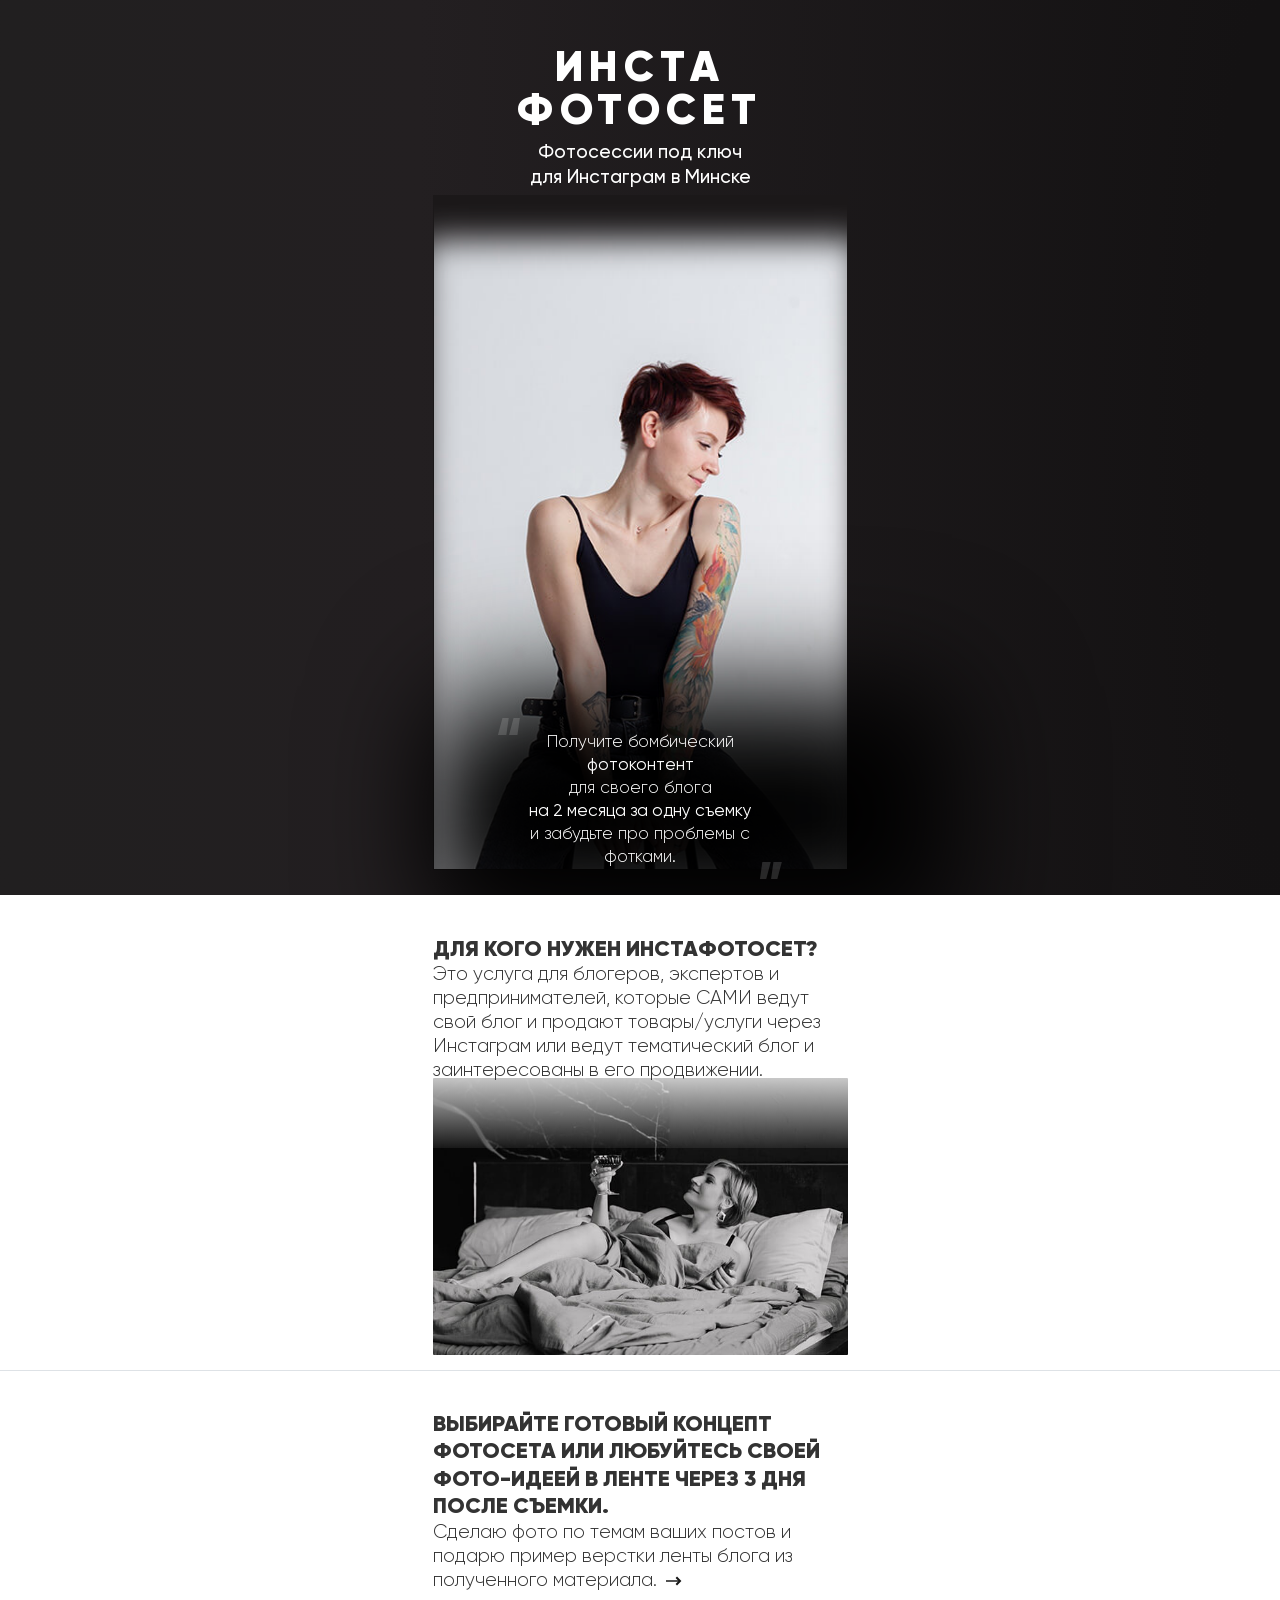
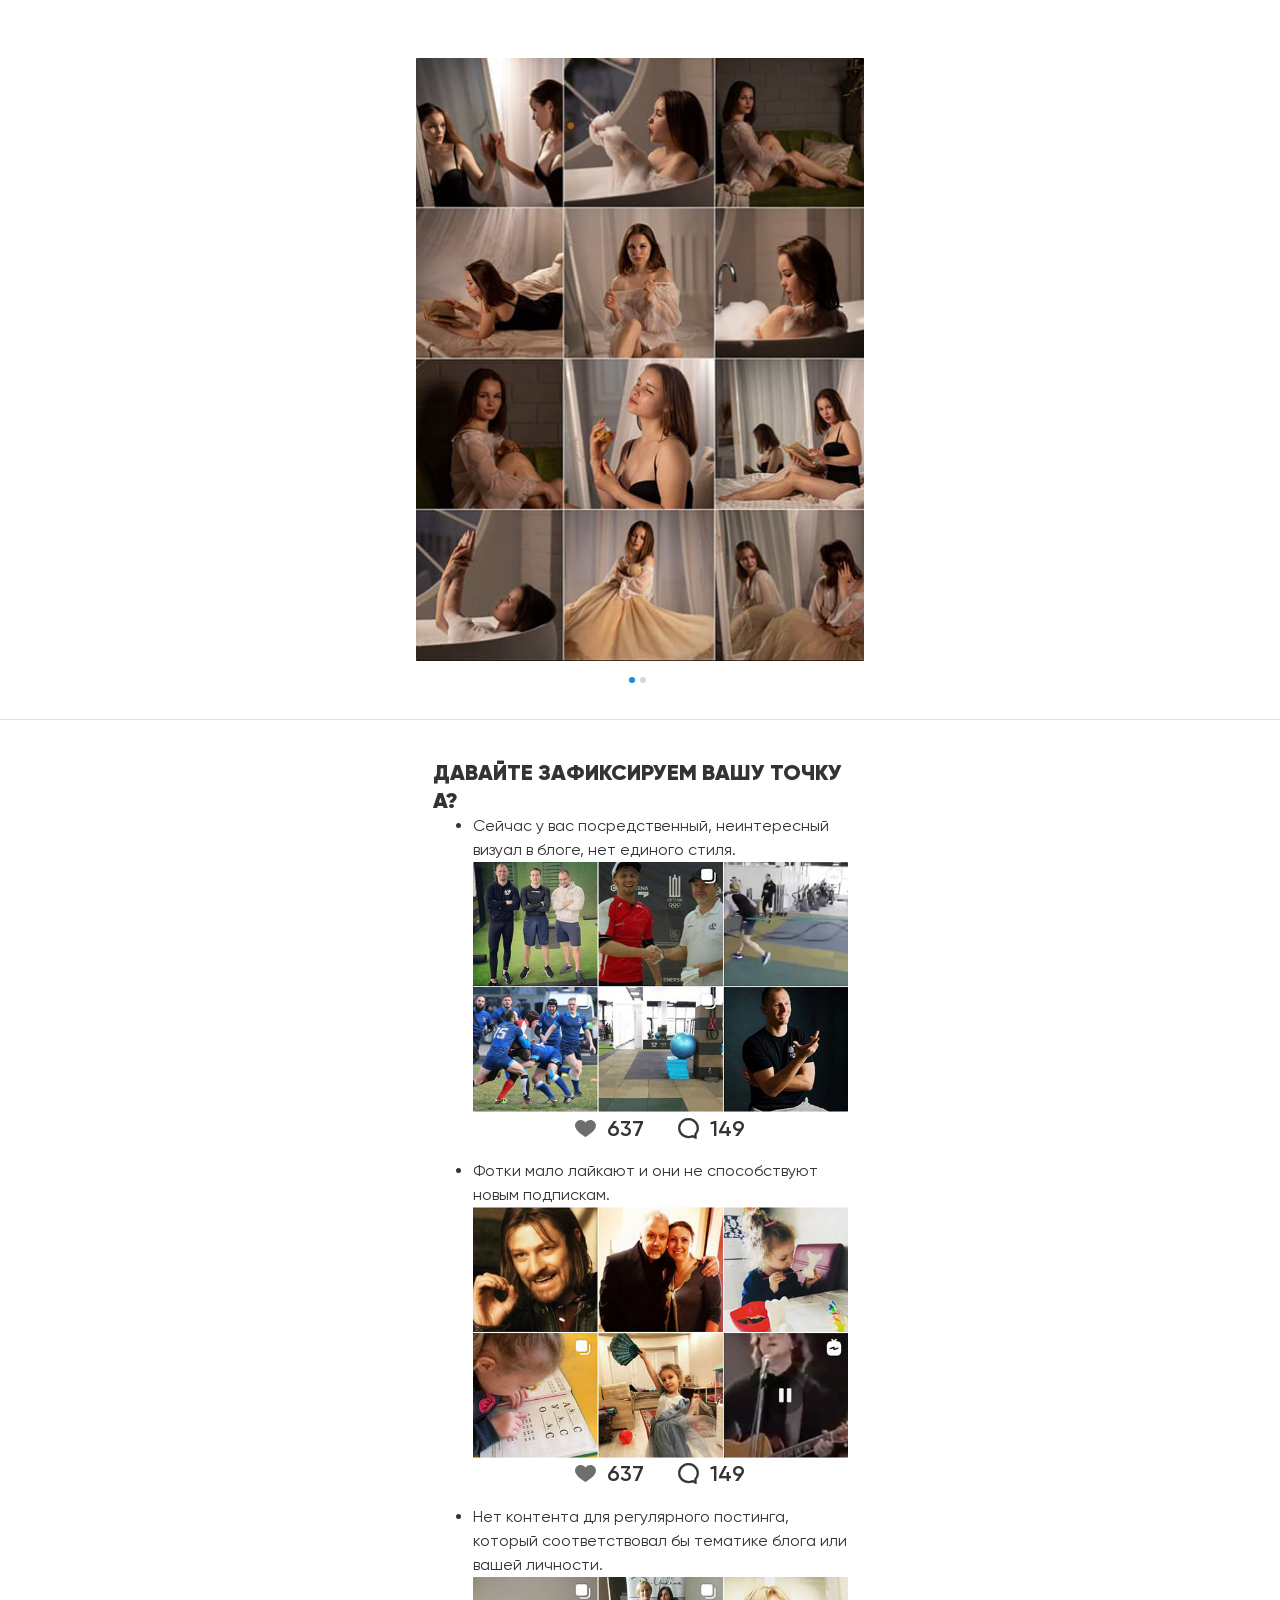
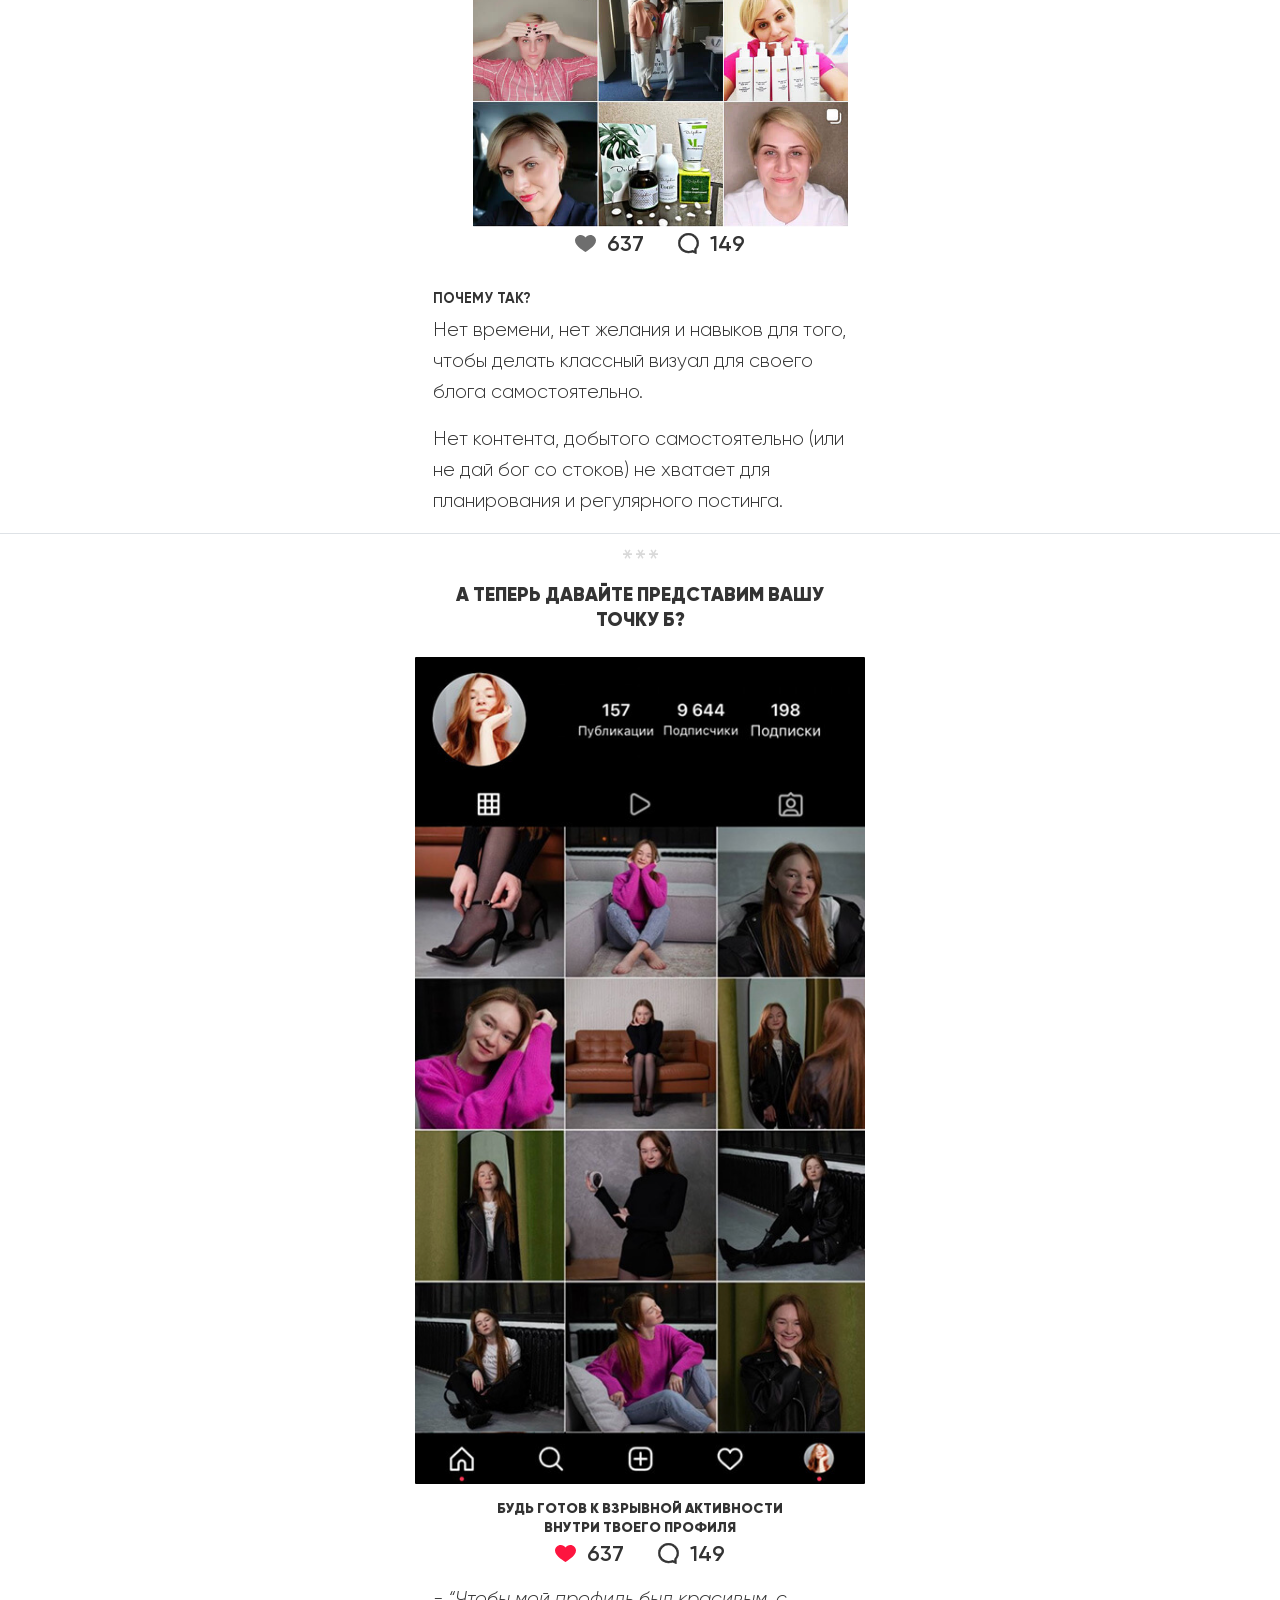
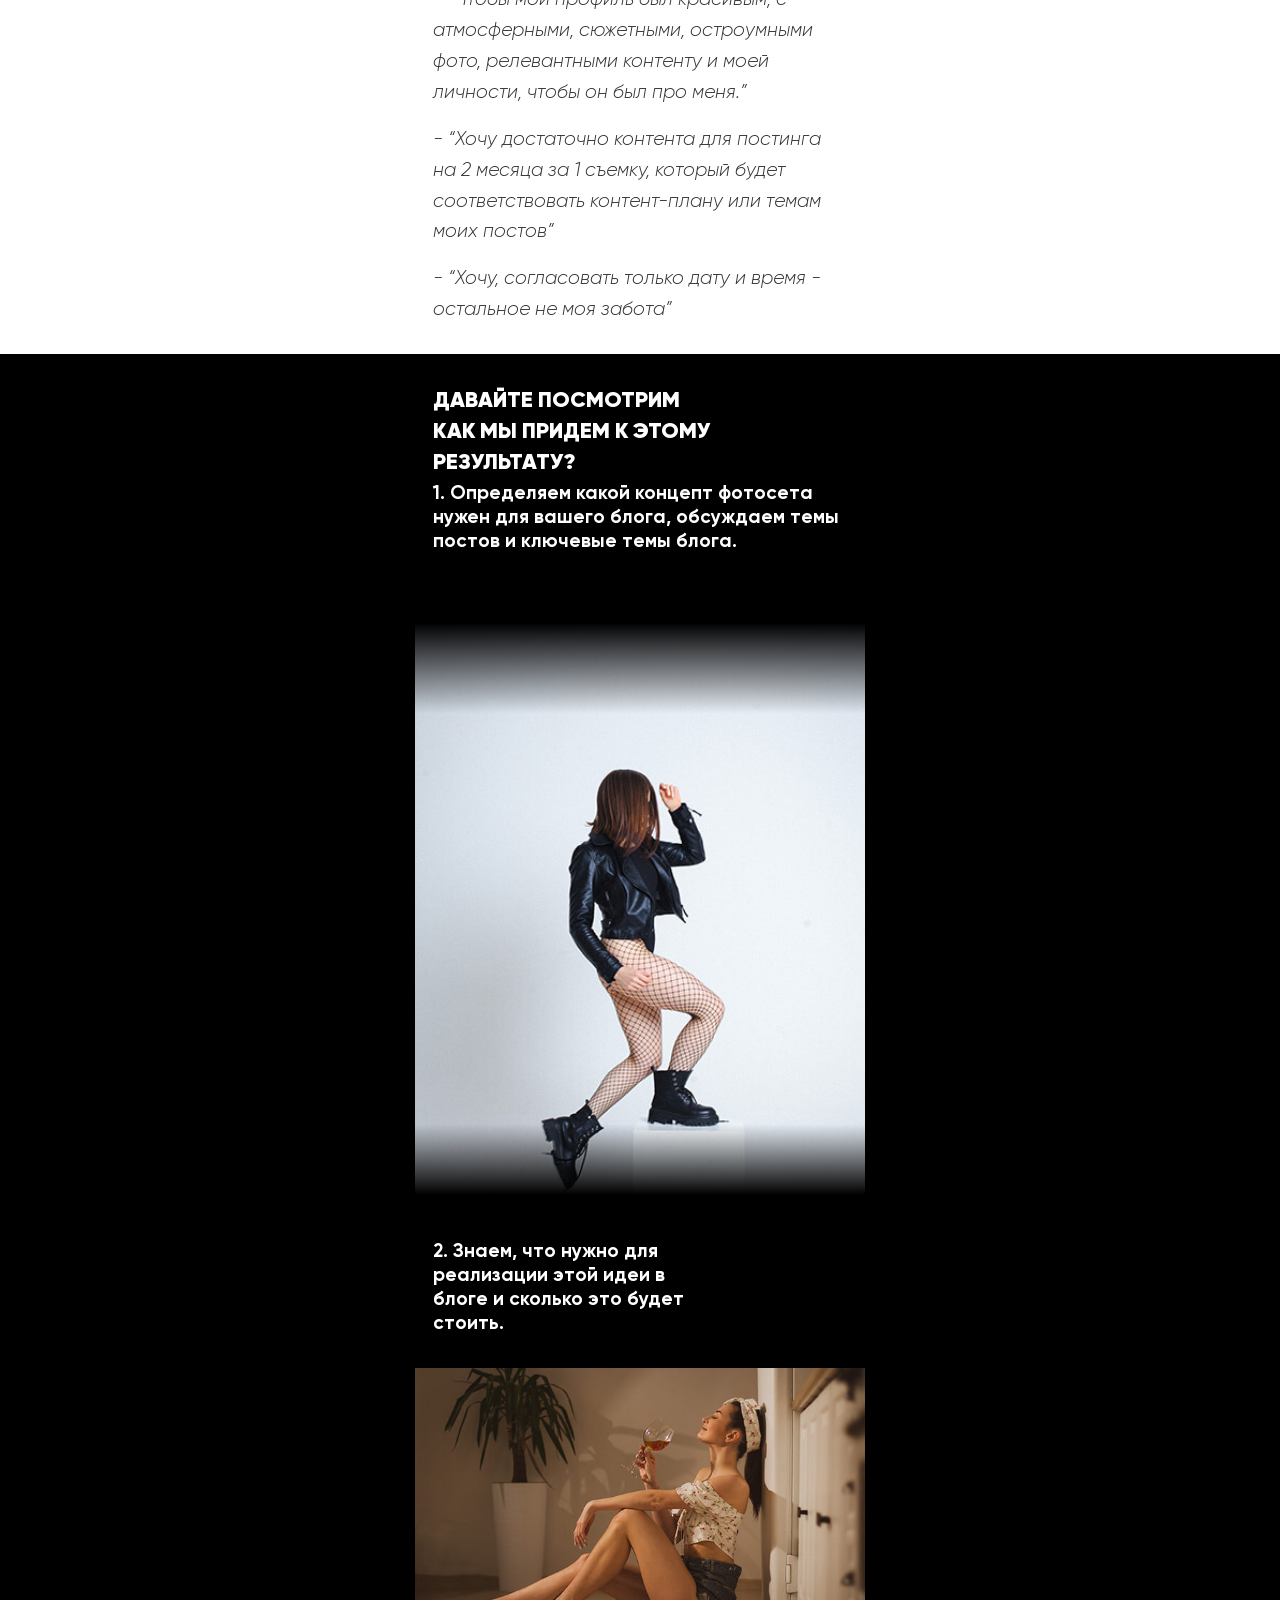
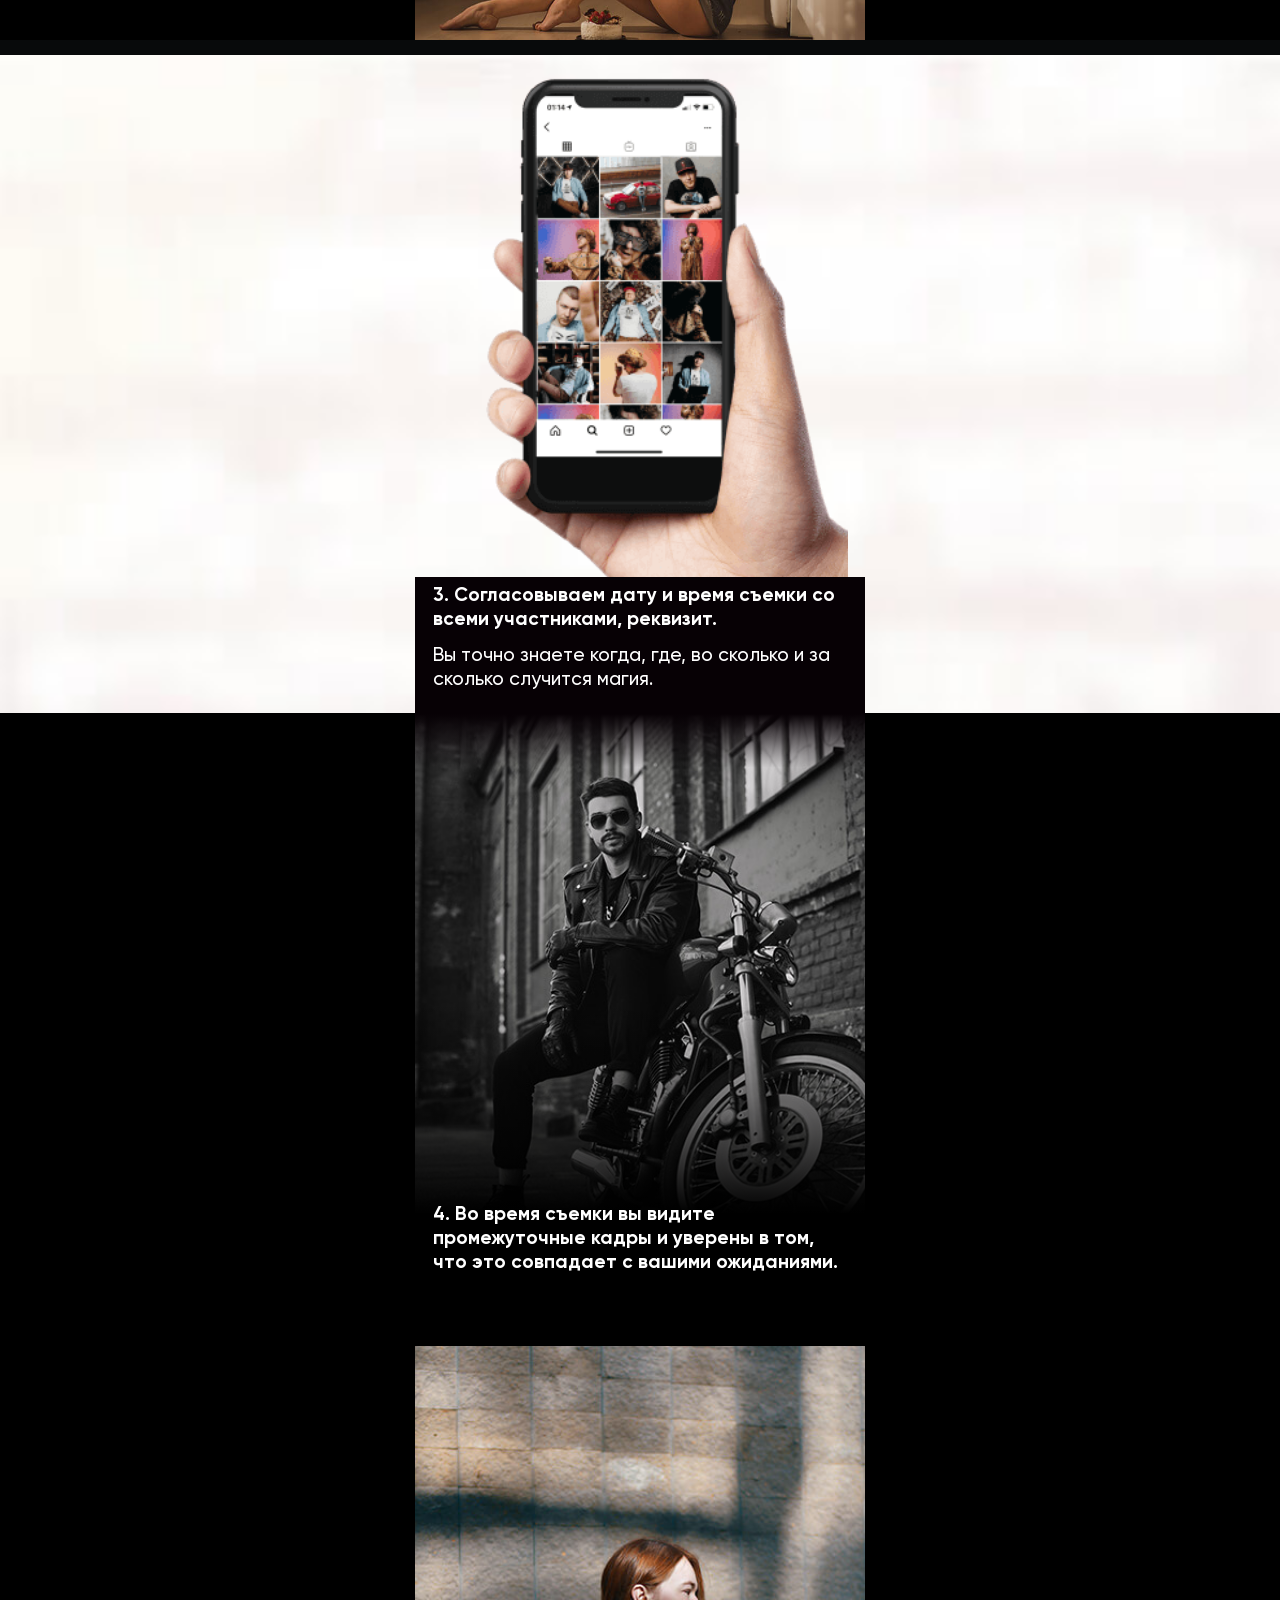
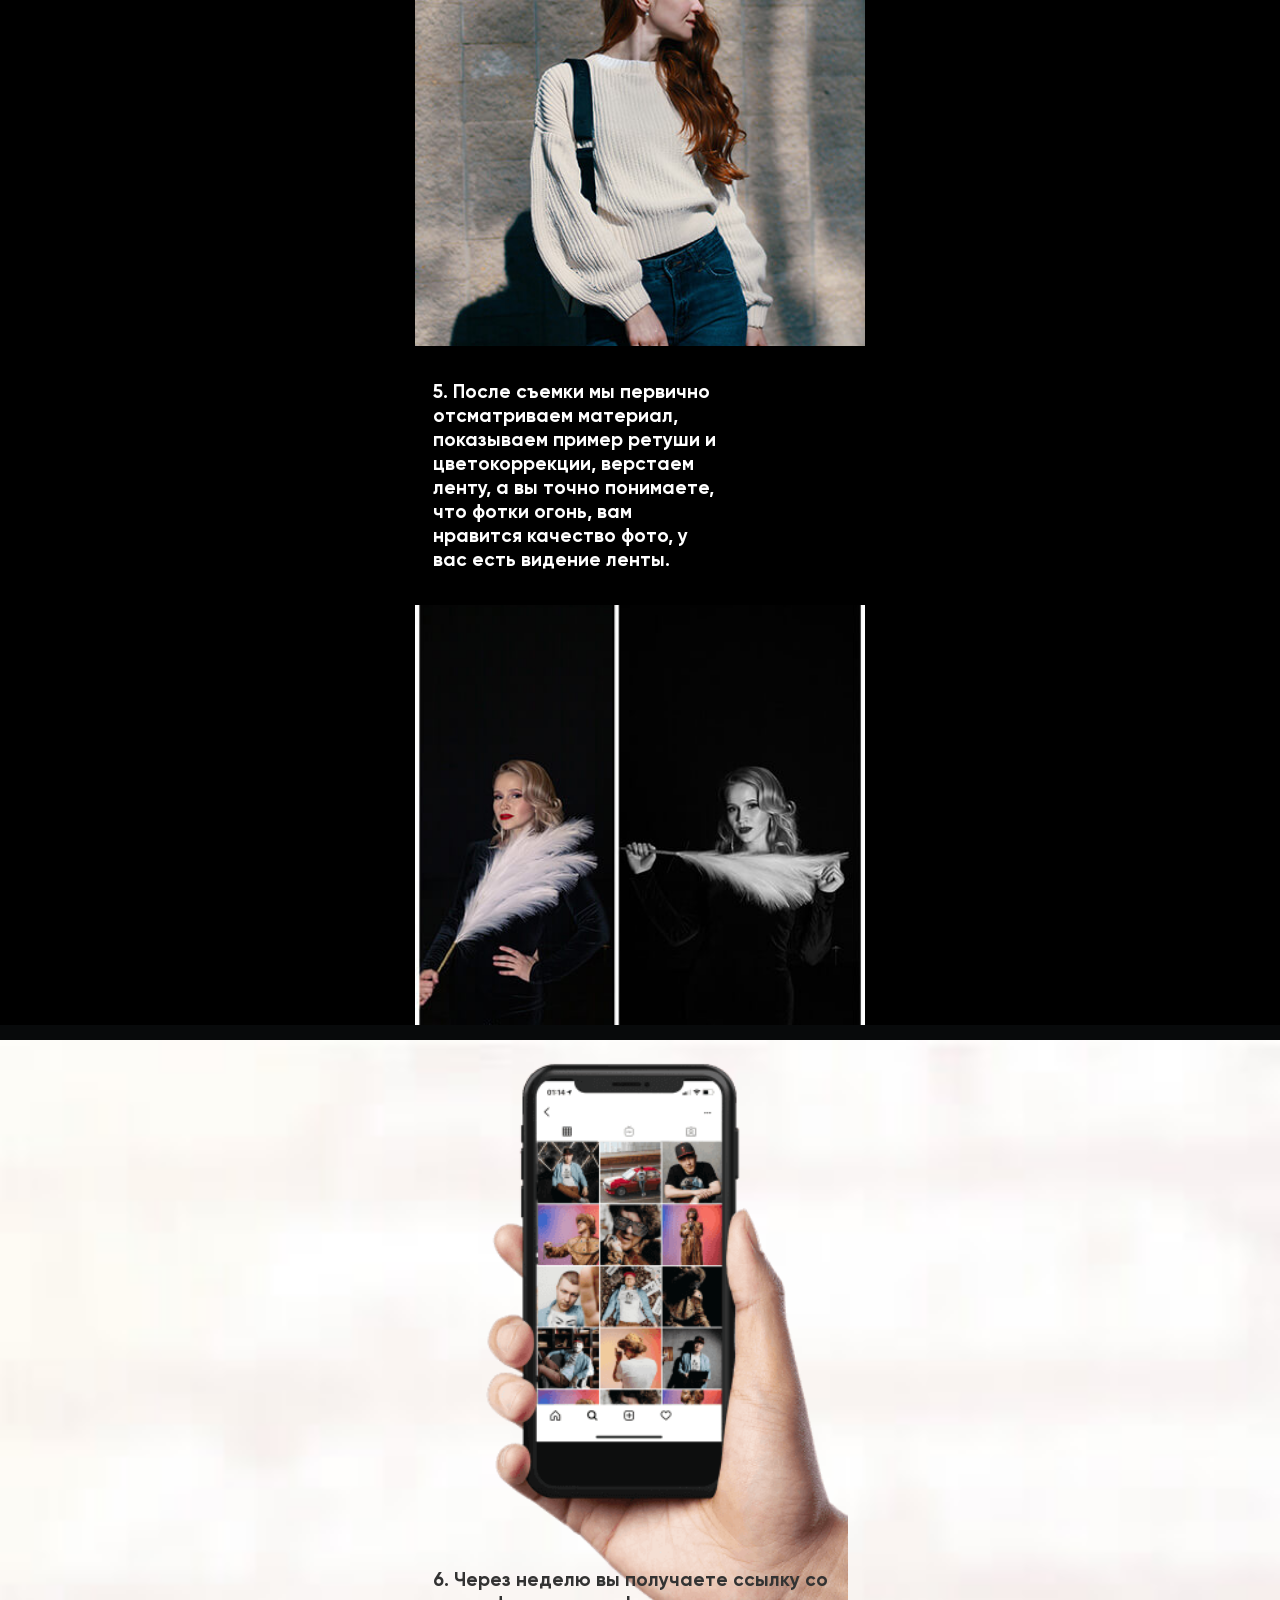
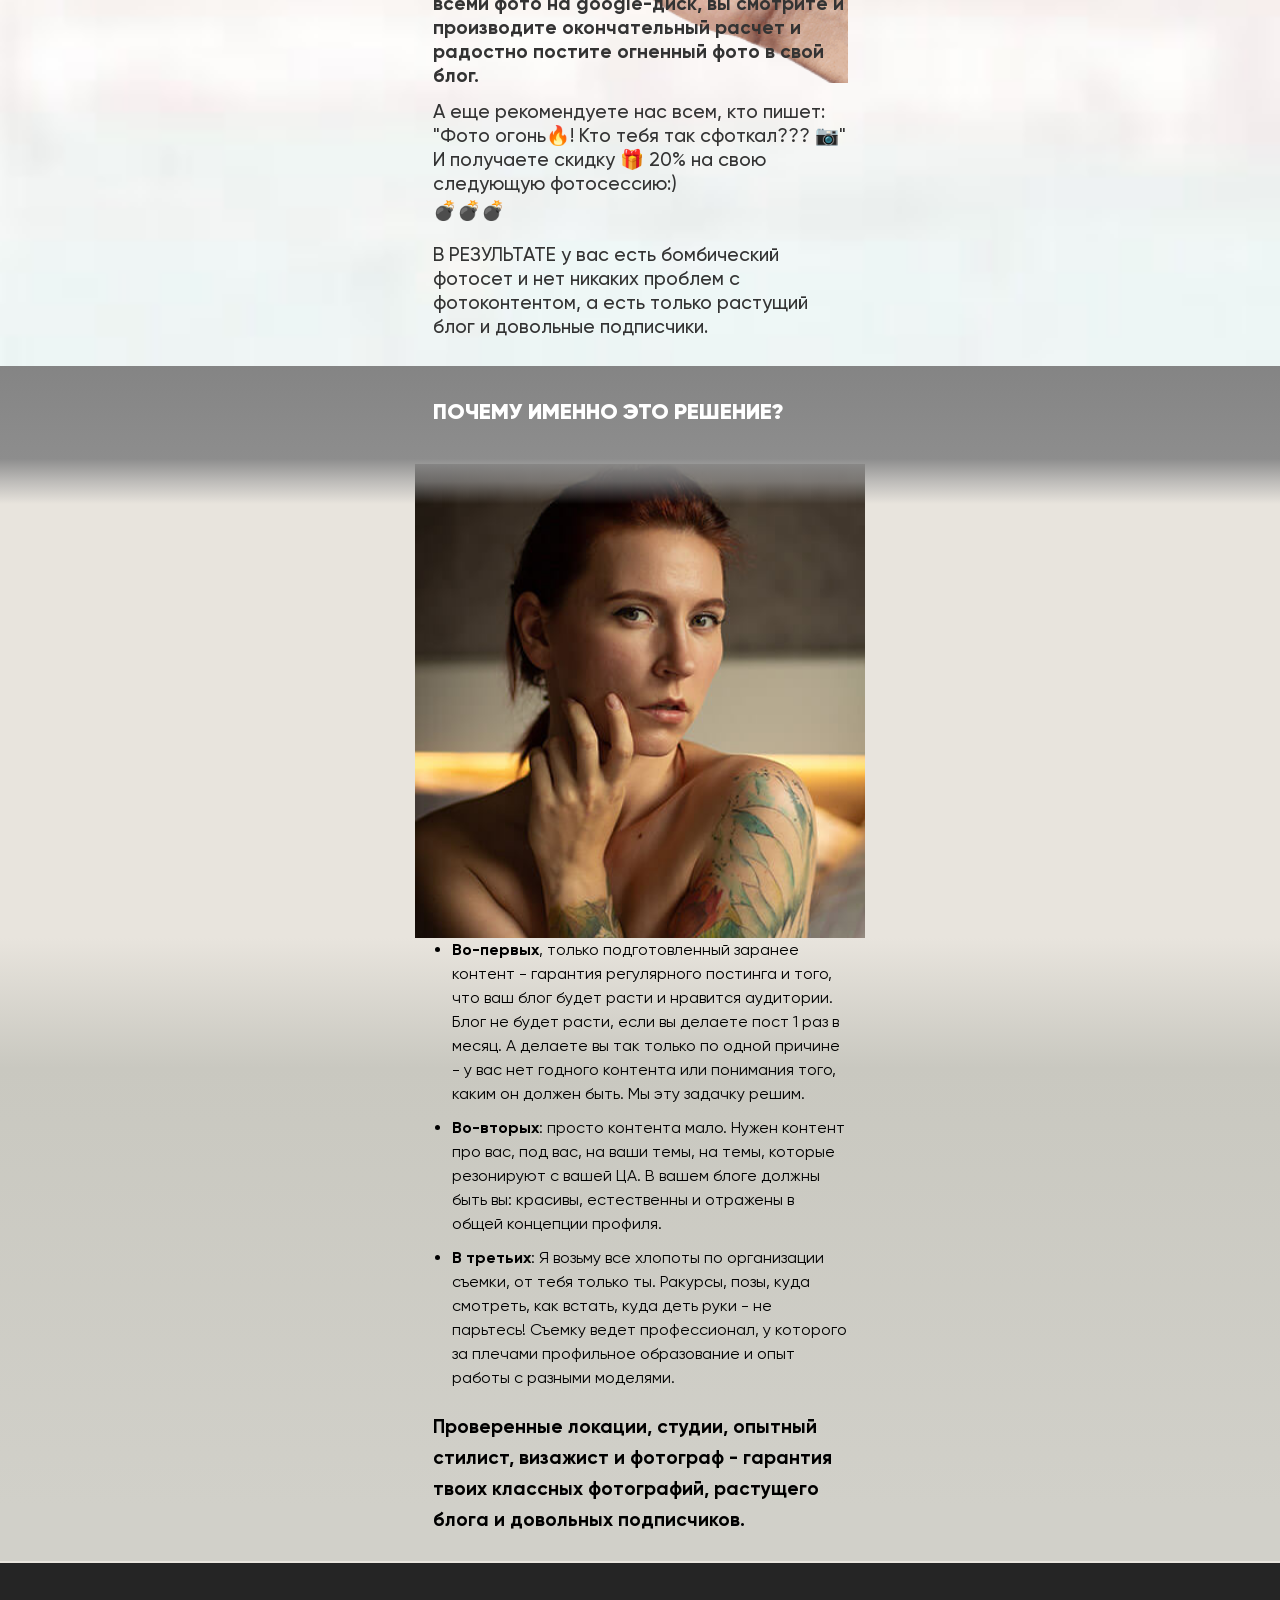
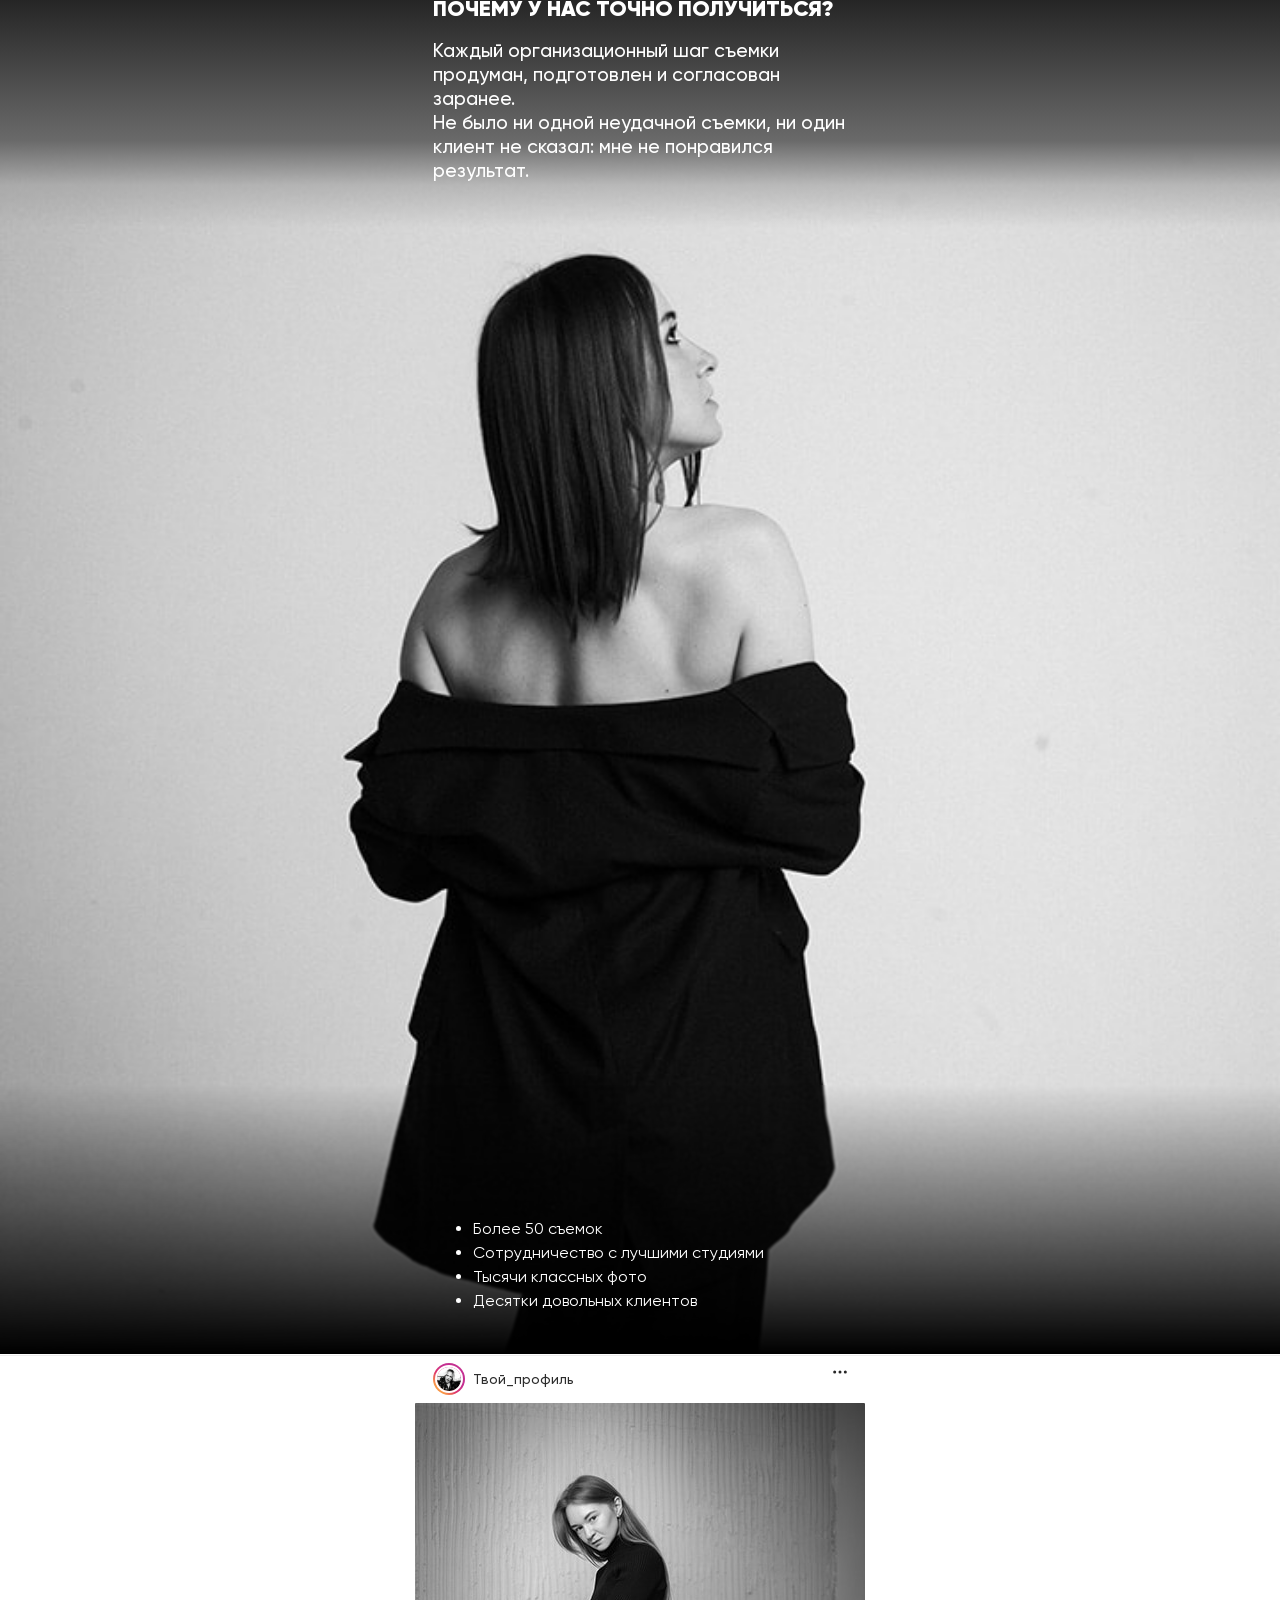
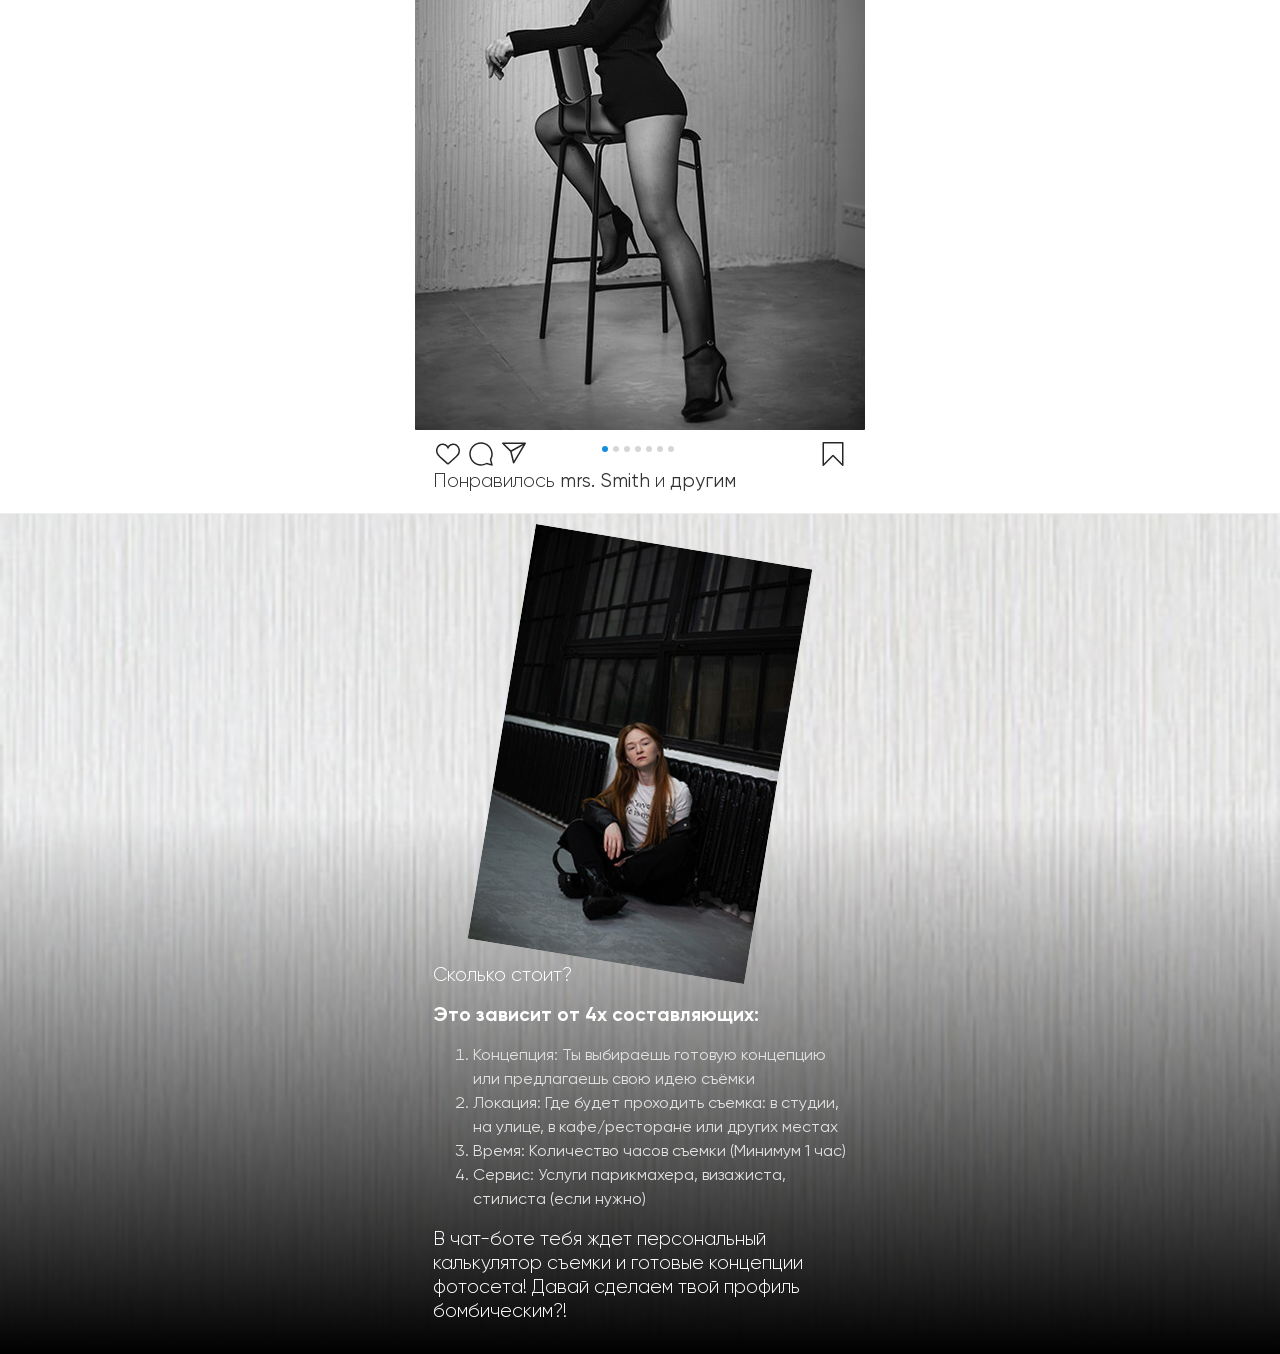
==== commit 7a7596e1: "Change design" ====
--- a/index.html
+++ b/index.html
@@ -1 +1 @@
-<!DOCTYPE html><html lang="en"><head><meta charset="utf-8"><link rel="icon" type="image/png" sizes="96x96" href="/favicon.png"><meta http-equiv="X-UA-Compatible" content="IE=edge,chrome=1"><meta content="width=device-width,initial-scale=1,maximum-scale=1.5,user-scalable=1,shrink-to-fit=no" name="viewport"><title>Фотосессии под ключ для Instagram</title><link rel="preconnect" href="https://fonts.googleapis.com"><link rel="preconnect" href="https://fonts.gstatic.com" crossorigin><link href="https://fonts.googleapis.com/css2?family=Montserrat:wght@100;200;300;400;600;700&display=swap" rel="stylesheet"><link href="https://use.fontawesome.com/releases/v5.0.6/css/all.css" rel="stylesheet"><link href="/css/app.50fbac23.css" rel="preload" as="style"><link href="/css/chunk-vendors.2b1ec9c4.css" rel="preload" as="style"><link href="/js/app.e6308505.js" rel="preload" as="script"><link href="/js/chunk-vendors.419b6cac.js" rel="preload" as="script"><link href="/css/chunk-vendors.2b1ec9c4.css" rel="stylesheet"><link href="/css/app.50fbac23.css" rel="stylesheet"></head><body class="sidebar-collapse"><noscript><strong>We're sorry but vue-now-ui-kit doesn't work properly without JavaScript enabled. Please enable it to continue.</strong></noscript><div id="app"></div><script src="js/jquery-3.5.0.js"></script><script src="js/slick.min.js"></script><script src="js/main.min.js"></script><script src="/js/chunk-vendors.419b6cac.js"></script><script src="/js/app.e6308505.js"></script></body></html>+<!DOCTYPE html><html lang="en"><head><meta charset="utf-8"><link rel="icon" type="image/png" sizes="96x96" href="/favicon.png"><meta http-equiv="X-UA-Compatible" content="IE=edge,chrome=1"><meta content="width=device-width,initial-scale=1,maximum-scale=1.5,user-scalable=1,shrink-to-fit=no" name="viewport"><title>Фотосессии под ключ для Instagram</title><link rel="preconnect" href="https://fonts.googleapis.com"><link rel="preconnect" href="https://fonts.gstatic.com" crossorigin><link href="https://fonts.googleapis.com/css2?family=Montserrat:wght@100;200;300;400;600;700&display=swap" rel="stylesheet"><link href="https://use.fontawesome.com/releases/v5.0.6/css/all.css" rel="stylesheet"><link href="/css/app.23ee6951.css" rel="preload" as="style"><link href="/css/chunk-vendors.2b1ec9c4.css" rel="preload" as="style"><link href="/js/app.13514a28.js" rel="preload" as="script"><link href="/js/chunk-vendors.419b6cac.js" rel="preload" as="script"><link href="/css/chunk-vendors.2b1ec9c4.css" rel="stylesheet"><link href="/css/app.23ee6951.css" rel="stylesheet"></head><body class="sidebar-collapse"><noscript><strong>We're sorry but vue-now-ui-kit doesn't work properly without JavaScript enabled. Please enable it to continue.</strong></noscript><div id="app"></div><script src="js/jquery-3.5.0.js"></script><script src="js/slick.min.js"></script><script src="js/main.min.js"></script><script src="/js/chunk-vendors.419b6cac.js"></script><script src="/js/app.13514a28.js"></script></body></html>
--- a/css/app.23ee6951.css
+++ b/css/app.23ee6951.css
@@ -0,0 +1,5 @@
+@charset "UTF-8";.dropdown{list-style-type:none}.dropdown .dropdown-toggle{cursor:pointer}.modal.show{background-color:rgba(0,0,0,.3)}.content-center.loaded .animated-title[data-v-6bb4aca9]{color:#fff}.content-center .container h1[data-v-6bb4aca9]:first-of-type{margin-top:10px}@media only screen and (max-width:767px){.content-center .container h2[data-v-6bb4aca9],.content-center .container h3[data-v-6bb4aca9]{padding-top:0}.content-center .container h1[data-v-6bb4aca9]{font-size:3.1em}.content-center .container h2[data-v-6bb4aca9]{font-size:2.1em}.content-center .container h3[data-v-6bb4aca9]{font-size:1.4em}}@media only screen and (min-width:992px){.content-center .container[data-v-6bb4aca9]{padding-top:60px}}.content-center .animated-title[data-v-6bb4aca9]{color:transparent}.content-center .animated-title.first[data-v-6bb4aca9]{-webkit-transition:color 1s ease-in-out;transition:color 1s ease-in-out}.content-center .animated-title.second[data-v-6bb4aca9]{-webkit-transition:color 3s ease-in-out;transition:color 3s ease-in-out}.Item[data-v-6bb4aca9]{overflow:hidden;border-radius:4px;width:100%;background:#f5f5f5}.Item img[data-v-6bb4aca9]{-o-object-fit:cover;object-fit:cover;width:100%;height:100%;line-height:0;display:block}.Item .Content[data-v-6bb4aca9]{padding:20px}.content-center.loaded .animated-title[data-v-0fd843a0]{color:#fff}.content-center .container h1[data-v-0fd843a0]:first-of-type{margin-top:10px}@media only screen and (max-width:767px){.content-center .container h2[data-v-0fd843a0],.content-center .container h3[data-v-0fd843a0]{padding-top:0}.content-center .container h1[data-v-0fd843a0]{font-size:3.1em}.content-center .container h2[data-v-0fd843a0]{font-size:2.1em}.content-center .container h3[data-v-0fd843a0]{font-size:1.4em}}@media only screen and (min-width:992px){.content-center .container[data-v-0fd843a0]{padding-top:60px}}.content-center .animated-title[data-v-0fd843a0]{color:transparent}.content-center .animated-title.first[data-v-0fd843a0]{-webkit-transition:color 1s ease-in-out;transition:color 1s ease-in-out}.content-center .animated-title.second[data-v-0fd843a0]{-webkit-transition:color 3s ease-in-out;transition:color 3s ease-in-out}.Item[data-v-0fd843a0]{overflow:hidden;border-radius:4px;width:100%;background:#f5f5f5}.Item img[data-v-0fd843a0]{-o-object-fit:cover;object-fit:cover;width:100%;height:100%;line-height:0;display:block}.Item .Content[data-v-0fd843a0]{padding:20px}.section[data-v-057e92ab]{padding:0 0}.section .carousel-image[data-v-057e92ab]{width:90%;height:500px;background-size:contain;background-position:50%;background-repeat:no-repeat}.content-center .animated-title[data-v-0ff45f62]{color:transparent}.content-center .animated-title.first[data-v-0ff45f62]{-webkit-transition:color 2s;transition:color 2s}.content-center .animated-title.second[data-v-0ff45f62]{-webkit-transition:color 3s;transition:color 3s}.bootstrap-switch{display:inline-block;direction:ltr;cursor:pointer;border-radius:30px;border:0;position:relative;text-align:left;margin-bottom:10px;line-height:8px;width:59px!important;height:22px;outline:none;z-index:0;-webkit-user-select:none;-moz-user-select:none;-ms-user-select:none;user-select:none;vertical-align:middle;-webkit-transition:border-color .15s ease-in-out,box-shadow .15s ease-in-out;-webkit-transition:border-color .15s ease-in-out,-webkit-box-shadow .15s ease-in-out;transition:border-color .15s ease-in-out,-webkit-box-shadow .15s ease-in-out;transition:border-color .15s ease-in-out,box-shadow .15s ease-in-out;transition:border-color .15s ease-in-out,box-shadow .15s ease-in-out,-webkit-box-shadow .15s ease-in-out;margin-right:20px;background:rgba(44,44,44,.2)}.bootstrap-switch .bootstrap-switch-container{display:-webkit-inline-box;display:-ms-inline-flexbox;display:inline-flex;top:0;height:22px;border-radius:4px;-webkit-transform:translateZ(0);transform:translateZ(0);width:100px!important}.bootstrap-switch .bootstrap-switch-handle-off,.bootstrap-switch .bootstrap-switch-handle-on,.bootstrap-switch .bootstrap-switch-label{-webkit-box-sizing:border-box;box-sizing:border-box;cursor:pointer;display:inline-block!important;height:100%;color:#fff;padding:6px 12px;font-size:11px;text-indent:-5px;line-height:15px;-webkit-transition:.25s ease-out;transition:.25s ease-out}.bootstrap-switch .bootstrap-switch-handle-off,.bootstrap-switch .bootstrap-switch-handle-on{text-align:center;z-index:1;float:left;line-height:11px;width:50%!important}.bootstrap-switch .bootstrap-switch-handle-off.bootstrap-switch-brown,.bootstrap-switch .bootstrap-switch-handle-on.bootstrap-switch-brown{color:#fff;background:rgba(38,38,38,.85098)}.bootstrap-switch .bootstrap-switch-handle-off.bootstrap-switch-blue,.bootstrap-switch .bootstrap-switch-handle-on.bootstrap-switch-blue{color:#fff;background:#2ca8ff}.bootstrap-switch .bootstrap-switch-handle-off.bootstrap-switch-green,.bootstrap-switch .bootstrap-switch-handle-on.bootstrap-switch-green{color:#fff;background:#18ce0f}.bootstrap-switch .bootstrap-switch-handle-off.bootstrap-switch-orange,.bootstrap-switch .bootstrap-switch-handle-on.bootstrap-switch-orange{background:#ffb236;color:#fff}.bootstrap-switch .bootstrap-switch-handle-off.bootstrap-switch-red,.bootstrap-switch .bootstrap-switch-handle-on.bootstrap-switch-red{color:#fff;background:#ff3636}.bootstrap-switch .bootstrap-switch-handle-off.bootstrap-switch-default,.bootstrap-switch .bootstrap-switch-handle-on.bootstrap-switch-default{color:#fff}.bootstrap-switch .bootstrap-switch-label{text-align:center;z-index:100;color:#333;background:#fff;width:22px!important;height:22px!important;margin:0 -11px;border-radius:20px;position:absolute;float:left;top:0;left:50%;padding:0;-webkit-box-shadow:0 1px 11px rgba(0,0,0,.25);box-shadow:0 1px 11px rgba(0,0,0,.25)}.bootstrap-switch.bootstrap-switch-off .bootstrap-switch-label{background-color:hsla(0,0%,9%,.4)}.bootstrap-switch.bootstrap-switch-on:hover .bootstrap-switch-label{width:27px!important;margin-left:-16px}.bootstrap-switch.bootstrap-switch-off:hover .bootstrap-switch-label{width:27px!important;margin-left:-11px}.bootstrap-switch .bootstrap-switch-handle-on{border-bottom-left-radius:3px;border-top-left-radius:3px}.bootstrap-switch .bootstrap-switch-handle-off{text-indent:6px}.bootstrap-switch input[type=checkbox],.bootstrap-switch input[type=radio]{position:absolute!important;top:0;left:0;opacity:0;filter:alpha(opacity=0);z-index:-1}.bootstrap-switch .el-date-picker .el-input input.el-input__inner[type=checkbox],.bootstrap-switch .el-date-picker .el-input input.el-input__inner[type=radio],.bootstrap-switch .form-group input.el-input__inner[type=checkbox],.bootstrap-switch .form-group input.el-input__inner[type=radio],.bootstrap-switch input[type=checkbox].form-control,.bootstrap-switch input[type=radio].form-control,.el-date-picker .el-input .bootstrap-switch input.el-input__inner[type=checkbox],.el-date-picker .el-input .bootstrap-switch input.el-input__inner[type=radio],.form-group .bootstrap-switch input.el-input__inner[type=checkbox],.form-group .bootstrap-switch input.el-input__inner[type=radio]{height:auto}.bootstrap-switch.bootstrap-switch-mini .bootstrap-switch-handle-off,.bootstrap-switch.bootstrap-switch-mini .bootstrap-switch-handle-on,.bootstrap-switch.bootstrap-switch-mini .bootstrap-switch-label{padding:1px 5px;font-size:12px;line-height:1.5}.bootstrap-switch.bootstrap-switch-small .bootstrap-switch-handle-off,.bootstrap-switch.bootstrap-switch-small .bootstrap-switch-handle-on,.bootstrap-switch.bootstrap-switch-small .bootstrap-switch-label{padding:5px 10px;font-size:12px;line-height:1.5}.bootstrap-switch.bootstrap-switch-large .bootstrap-switch-handle-off,.bootstrap-switch.bootstrap-switch-large .bootstrap-switch-handle-on,.bootstrap-switch.bootstrap-switch-large .bootstrap-switch-label{padding:6px 16px;font-size:18px;line-height:1.33}.bootstrap-switch.bootstrap-switch-disabled,.bootstrap-switch.bootstrap-switch-indeterminate,.bootstrap-switch.bootstrap-switch-readonly{cursor:default!important}.bootstrap-switch.bootstrap-switch-disabled .bootstrap-switch-handle-off,.bootstrap-switch.bootstrap-switch-disabled .bootstrap-switch-handle-on,.bootstrap-switch.bootstrap-switch-disabled .bootstrap-switch-label,.bootstrap-switch.bootstrap-switch-indeterminate .bootstrap-switch-handle-off,.bootstrap-switch.bootstrap-switch-indeterminate .bootstrap-switch-handle-on,.bootstrap-switch.bootstrap-switch-indeterminate .bootstrap-switch-label,.bootstrap-switch.bootstrap-switch-readonly .bootstrap-switch-handle-off,.bootstrap-switch.bootstrap-switch-readonly .bootstrap-switch-handle-on,.bootstrap-switch.bootstrap-switch-readonly .bootstrap-switch-label{opacity:.5;filter:alpha(opacity=50);cursor:default!important}.bootstrap-switch.bootstrap-switch-animate .bootstrap-switch-container{-webkit-transition:margin-left .5s;transition:margin-left .5s}.bootstrap-switch.bootstrap-switch-inverse .bootstrap-switch-handle-on{border-bottom-left-radius:0;border-top-left-radius:0;border-bottom-right-radius:3px;border-top-right-radius:3px}.bootstrap-switch.bootstrap-switch-inverse .bootstrap-switch-handle-off{border-bottom-right-radius:0;border-top-right-radius:0;border-bottom-left-radius:3px;border-top-left-radius:3px}.bootstrap-switch.bootstrap-switch-on .bootstrap-switch-container{margin-left:-2px!important}.bootstrap-switch.bootstrap-switch-off .bootstrap-switch-container{margin-left:-39px!important}.bootstrap-switch.bootstrap-switch-on .bootstrap-switch-label:before{background-color:#fff}.bootstrap-switch.bootstrap-switch-on .bootstrap-switch-red~.bootstrap-switch-default{background-color:#ff3636}.bootstrap-switch.bootstrap-switch-on .bootstrap-switch-orange~.bootstrap-switch-default{background-color:#ffb236}.bootstrap-switch.bootstrap-switch-on .bootstrap-switch-green~.bootstrap-switch-default{background-color:#18ce0f}.bootstrap-switch.bootstrap-switch-on .bootstrap-switch-brown~.bootstrap-switch-default{background-color:rgba(38,38,38,.85098)}.bootstrap-switch.bootstrap-switch-on .bootstrap-switch-blue~.bootstrap-switch-default{background-color:#2ca8ff}.bootstrap-switch.bootstrap-switch-off .bootstrap-switch-blue,.bootstrap-switch.bootstrap-switch-off .bootstrap-switch-brown,.bootstrap-switch.bootstrap-switch-off .bootstrap-switch-green,.bootstrap-switch.bootstrap-switch-off .bootstrap-switch-orange,.bootstrap-switch.bootstrap-switch-off .bootstrap-switch-red{background-color:#e3e3e3}.bootstrap-switch-off .bootstrap-switch-handle-on,.bootstrap-switch-on .bootstrap-switch-handle-off{opacity:0}/*! nouislider - 11.1.0 - 2018-04-02 11:18:13 */.noUi-target,.noUi-target *{-webkit-touch-callout:none;-webkit-tap-highlight-color:rgba(0,0,0,0);-webkit-user-select:none;-ms-touch-action:none;touch-action:none;-ms-user-select:none;-moz-user-select:none;user-select:none;-webkit-box-sizing:border-box;box-sizing:border-box}.noUi-target{position:relative;direction:ltr}.noUi-base,.noUi-connects{width:100%;height:100%;position:relative;z-index:1}.noUi-connects{overflow:hidden;z-index:0}.noUi-connect,.noUi-origin{will-change:transform;position:absolute;z-index:1;top:0;left:0;height:100%;width:100%;-webkit-transform-origin:0 0;transform-origin:0 0}html:not([dir=rtl]) .noUi-horizontal .noUi-origin{left:100%;width:10%;right:0}.noUi-vertical .noUi-origin{width:0}.noUi-horizontal .noUi-origin{height:0}.noUi-handle{position:absolute}.noUi-state-tap .noUi-connect,.noUi-state-tap .noUi-origin{-webkit-transition:transform .3s;-webkit-transition:-webkit-transform .3s;transition:-webkit-transform .3s;transition:transform .3s;transition:transform .3s,-webkit-transform .3s}.noUi-state-drag *{cursor:inherit!important}.noUi-horizontal{height:1px}.noUi-horizontal .noUi-handle{border-radius:50%;background-color:#fff;-webkit-box-shadow:0 1px 13px 0 rgba(0,0,0,.2);box-shadow:0 1px 13px 0 rgba(0,0,0,.2);height:15px;width:15px;cursor:pointer;outline:0}.noUi-horizontal .noUi-handle:after,.noUi-horizontal .noUi-handle:before{display:none}.noUi-vertical{width:18px}.noUi-vertical .noUi-handle{width:28px;height:34px;left:-6px;top:-17px}html:not([dir=rtl]) .noUi-horizontal .noUi-handle{top:-7px;left:auto}.noUi-target{background-color:hsla(0,0%,71.4%,.3)}.noUi-connects,.noUi-target{border-radius:3px}.noUi-connect{background:#3fb8af}.noUi-draggable{cursor:ew-resize}.noUi-vertical .noUi-draggable{cursor:ns-resize}.noUi-handle{border-radius:3px;background:#fff;cursor:default;-webkit-transition:.3s ease 0s;-moz-transition:.3s ease 0s;-ms-transition:.3s ease 0s;-o-transform:.3s ease 0s;transition:.3s ease 0s}.noUi-active{-webkit-transform:scale3d(1.5,1.5,1);transform:scale3d(1.5,1.5,1)}.noUi-handle:after,.noUi-handle:before{content:"";display:block;position:absolute;height:14px;width:1px;background:#e8e7e6;left:14px;top:6px}.noUi-handle:after{left:17px}.noUi-vertical .noUi-handle:after,.noUi-vertical .noUi-handle:before{width:14px;height:1px;left:6px;top:14px}.noUi-vertical .noUi-handle:after{top:17px}[disabled] .noUi-connect{background:#b8b8b8}[disabled].noUi-handle,[disabled] .noUi-handle,[disabled].noUi-target{cursor:not-allowed}.noUi-pips,.noUi-pips *{-webkit-box-sizing:border-box;box-sizing:border-box}.noUi-pips{position:absolute;color:#999}.noUi-value{position:absolute;white-space:nowrap;text-align:center}.noUi-value-sub{color:#ccc;font-size:10px}.noUi-marker{position:absolute;background:#ccc}.noUi-marker-large,.noUi-marker-sub{background:#aaa}.noUi-pips-horizontal{padding:10px 0;height:80px;top:100%;left:0;width:100%}.noUi-value-horizontal{-webkit-transform:translate(-50%,50%);transform:translate(-50%,50%)}.noUi-rtl .noUi-value-horizontal{-webkit-transform:translate(50%,50%);transform:translate(50%,50%)}.noUi-marker-horizontal.noUi-marker{margin-left:-1px;width:2px;height:5px}.noUi-marker-horizontal.noUi-marker-sub{height:10px}.noUi-marker-horizontal.noUi-marker-large{height:15px}.noUi-pips-vertical{padding:0 10px;height:100%;top:0;left:100%}.noUi-value-vertical{-webkit-transform:translateY(-50%);transform:translateY(-50%);padding-left:25px}.noUi-rtl .noUi-value-vertical{-webkit-transform:translateY(50%);transform:translateY(50%)}.noUi-marker-vertical.noUi-marker{width:5px;height:2px;margin-top:-1px}.noUi-marker-vertical.noUi-marker-sub{width:10px}.noUi-marker-vertical.noUi-marker-large{width:15px}.noUi-tooltip{display:block;position:absolute;border:1px solid #d9d9d9;border-radius:3px;background:#fff;color:#000;padding:5px;text-align:center;white-space:nowrap}.noUi-horizontal .noUi-tooltip{-webkit-transform:translate(-50%);transform:translate(-50%);left:50%;bottom:120%}.noUi-vertical .noUi-tooltip{-webkit-transform:translateY(-50%);transform:translateY(-50%);top:50%;right:120%}.slider .noUi-connect{background-color:#888}.slider.slider-neutral .noUi-connect{background-color:#fff}.slider.slider-neutral.noUi-target{background-color:hsla(0,0%,100%,.3)}.slider.slider-neutral .noUi-handle{background-color:#fff}.slider.slider-primary.noUi-connect,.slider.slider-primary .noUi-connect{background-color:rgba(38,38,38,.85098)}.slider.slider-primary.noUi-target{background-color:rgba(249,99,50,.3)}.slider.slider-primary .noUi-handle{background-color:rgba(38,38,38,.85098)}.slider.slider-info.noUi-connect,.slider.slider-info .noUi-connect{background-color:#2ca8ff}.slider.slider-info.noUi-target{background-color:rgba(44,168,255,.3)}.slider.slider-info .noUi-handle{background-color:#2ca8ff}.slider.slider-success.noUi-connect,.slider.slider-success .noUi-connect{background-color:#18ce0f}.slider.slider-success.noUi-target{background-color:rgba(24,206,15,.3)}.slider.slider-success .noUi-handle{background-color:#18ce0f}.slider.slider-warning.noUi-connect,.slider.slider-warning .noUi-connect{background-color:#ffb236}.slider.slider-warning.noUi-target{background-color:rgba(255,178,54,.3)}.slider.slider-warning .noUi-handle{background-color:#ffb236}.slider.slider-danger.noUi-connect,.slider.slider-danger .noUi-connect{background-color:#ff3636}.slider.slider-danger.noUi-target{background-color:rgba(255,54,54,.3)}.slider.slider-danger .noUi-handle{background-color:#ff3636}/*!
+ * Datepicker for Bootstrap v1.7.0-dev (https://github.com/uxsolutions/bootstrap-datepicker)
+ *
+ * Licensed under the Apache License v2.0 (http://www.apache.org/licenses/LICENSE-2.0)
+ */.datepicker{padding:8px 6px;border-radius:4px;direction:ltr;-webkit-transform:translate3d(0,-40px,0);transform:translate3d(0,-40px,0);-webkit-transition:all .3s cubic-bezier(.215,.61,.355,1) 0s,opacity .3s ease 0s,height 0s linear .35s;transition:all .3s cubic-bezier(.215,.61,.355,1) 0s,opacity .3s ease 0s,height 0s linear .35s;opacity:0;filter:alpha(opacity=0);visibility:hidden;display:block;width:254px;max-width:254px}.datepicker.dropdown-menu:before{display:none}.datepicker.datepicker-primary{background-color:rgba(38,38,38,.85098)}.datepicker.datepicker-primary .day div,.datepicker.datepicker-primary table tr td span,.datepicker.datepicker-primary th{color:#fff}.datepicker.datepicker-primary:after{border-bottom-color:rgba(38,38,38,.85098)}.datepicker.datepicker-primary.datepicker-orient-top:after{border-top-color:rgba(38,38,38,.85098)}.datepicker.datepicker-primary .dow{color:hsla(0,0%,100%,.8)}.datepicker.datepicker-primary table tr td.new div,.datepicker.datepicker-primary table tr td.old div,.datepicker.datepicker-primary table tr td span.new,.datepicker.datepicker-primary table tr td span.old{color:hsla(0,0%,100%,.4)}.datepicker.datepicker-primary table tr td span.focused,.datepicker.datepicker-primary table tr td span:hover{background:hsla(0,0%,100%,.1)}.datepicker.datepicker-primary .datepicker-switch:hover,.datepicker.datepicker-primary .next:hover,.datepicker.datepicker-primary .prev:hover,.datepicker.datepicker-primary tfoot tr th:hover{background:hsla(0,0%,100%,.2)}.datepicker.datepicker-primary table tr td.active.disabled:hover div,.datepicker.datepicker-primary table tr td.active.disabled div,.datepicker.datepicker-primary table tr td.active:hover div,.datepicker.datepicker-primary table tr td.active div{background-color:#fff;color:rgba(38,38,38,.85098)}.datepicker.datepicker-primary table tr td.day.focused div,.datepicker.datepicker-primary table tr td.day:hover div{background:hsla(0,0%,100%,.2)}.datepicker.datepicker-primary table tr td.active.active div,.datepicker.datepicker-primary table tr td.active.disabled.active div,.datepicker.datepicker-primary table tr td.active.disabled.disabled div,.datepicker.datepicker-primary table tr td.active.disabled:active div,.datepicker.datepicker-primary table tr td.active.disabled:hover.active div,.datepicker.datepicker-primary table tr td.active.disabled:hover.disabled div,.datepicker.datepicker-primary table tr td.active.disabled:hover:active div,.datepicker.datepicker-primary table tr td.active.disabled:hover:hover div,.datepicker.datepicker-primary table tr td.active.disabled:hover[disabled] div,.datepicker.datepicker-primary table tr td.active.disabled:hover div,.datepicker.datepicker-primary table tr td.active.disabled[disabled] div,.datepicker.datepicker-primary table tr td.active.disabled div,.datepicker.datepicker-primary table tr td.active:active div,.datepicker.datepicker-primary table tr td.active:hover.active div,.datepicker.datepicker-primary table tr td.active:hover.disabled div,.datepicker.datepicker-primary table tr td.active:hover:active div,.datepicker.datepicker-primary table tr td.active:hover:hover div,.datepicker.datepicker-primary table tr td.active:hover[disabled] div,.datepicker.datepicker-primary table tr td.active:hover div,.datepicker.datepicker-primary table tr td.active[disabled] div,.datepicker.datepicker-primary table tr td span.active.active,.datepicker.datepicker-primary table tr td span.active.disabled,.datepicker.datepicker-primary table tr td span.active.disabled.active,.datepicker.datepicker-primary table tr td span.active.disabled.disabled,.datepicker.datepicker-primary table tr td span.active.disabled:active,.datepicker.datepicker-primary table tr td span.active.disabled:hover,.datepicker.datepicker-primary table tr td span.active.disabled:hover.active,.datepicker.datepicker-primary table tr td span.active.disabled:hover.disabled,.datepicker.datepicker-primary table tr td span.active.disabled:hover:active,.datepicker.datepicker-primary table tr td span.active.disabled:hover:hover,.datepicker.datepicker-primary table tr td span.active.disabled:hover[disabled],.datepicker.datepicker-primary table tr td span.active.disabled[disabled],.datepicker.datepicker-primary table tr td span.active:active,.datepicker.datepicker-primary table tr td span.active:hover,.datepicker.datepicker-primary table tr td span.active:hover.active,.datepicker.datepicker-primary table tr td span.active:hover.disabled,.datepicker.datepicker-primary table tr td span.active:hover:active,.datepicker.datepicker-primary table tr td span.active:hover:hover,.datepicker.datepicker-primary table tr td span.active:hover[disabled],.datepicker.datepicker-primary table tr td span.active[disabled]{background-color:#fff}.datepicker.datepicker-primary table tr td span.active.active,.datepicker.datepicker-primary table tr td span.active.disabled,.datepicker.datepicker-primary table tr td span.active.disabled.active,.datepicker.datepicker-primary table tr td span.active.disabled.disabled,.datepicker.datepicker-primary table tr td span.active.disabled:active,.datepicker.datepicker-primary table tr td span.active.disabled:hover,.datepicker.datepicker-primary table tr td span.active.disabled:hover.active,.datepicker.datepicker-primary table tr td span.active.disabled:hover.disabled,.datepicker.datepicker-primary table tr td span.active.disabled:hover:active,.datepicker.datepicker-primary table tr td span.active.disabled:hover:hover,.datepicker.datepicker-primary table tr td span.active.disabled:hover[disabled],.datepicker.datepicker-primary table tr td span.active.disabled[disabled],.datepicker.datepicker-primary table tr td span.active:active,.datepicker.datepicker-primary table tr td span.active:hover,.datepicker.datepicker-primary table tr td span.active:hover.active,.datepicker.datepicker-primary table tr td span.active:hover.disabled,.datepicker.datepicker-primary table tr td span.active:hover:active,.datepicker.datepicker-primary table tr td span.active:hover:hover,.datepicker.datepicker-primary table tr td span.active:hover[disabled],.datepicker.datepicker-primary table tr td span.active[disabled]{color:rgba(38,38,38,.85098)}.datepicker-inline{width:220px}.datepicker.datepicker-rtl{direction:rtl}.datepicker.datepicker-rtl.dropdown-menu{left:auto}.datepicker.datepicker-rtl table tr td span{float:right}.datepicker-dropdown{top:0;left:0}.datepicker-dropdown:before{content:"";display:inline-block;border-left:7px solid transparent;border-right:7px solid transparent;border-bottom:7px solid transparent;border-top:0;border-bottom-color:rgba(0,0,0,.2);position:absolute}.datepicker-dropdown:after{content:"";display:inline-block;border-left:6px solid transparent;border-right:6px solid transparent;border-bottom:6px solid #fff;border-top:0;position:absolute}.datepicker-dropdown.datepicker-orient-left:before{left:6px}.datepicker-dropdown.datepicker-orient-left:after{left:7px}.datepicker-dropdown.datepicker-orient-right:before{right:6px}.datepicker-dropdown.datepicker-orient-right:after{right:7px}.datepicker-dropdown.datepicker-orient-bottom:before{top:-7px}.datepicker-dropdown.datepicker-orient-bottom:after{top:-6px}.datepicker-dropdown.datepicker-orient-top:before{bottom:-7px;border-bottom:0;border-top:7px solid transparent}.datepicker-dropdown.datepicker-orient-top:after{bottom:-6px;border-bottom:0;border-top:6px solid #fff}.datepicker table{margin:0;-webkit-touch-callout:none;-webkit-user-select:none;-moz-user-select:none;-ms-user-select:none;user-select:none;width:241px;max-width:241px}.datepicker .day div,.datepicker th{-webkit-transition:all .3s ease 0s;transition:all .3s ease 0s;text-align:center;width:30px;height:30px;line-height:2.2;border-radius:50%;font-weight:300;font-size:14px;border:none;z-index:1;position:relative;cursor:pointer}.datepicker th{color:rgba(38,38,38,.85098)}.table-condensed>tbody>tr>td,.table-condensed>tbody>tr>th,.table-condensed>tfoot>tr>td,.table-condensed>tfoot>tr>th,.table-condensed>thead>tr>td,.table-condensed>thead>tr>th{padding:2px;text-align:center;cursor:pointer}.table-striped .datepicker table tr td,.table-striped .datepicker table tr th{background-color:transparent}.datepicker table tr td.day.focused div,.datepicker table tr td.day:hover div{background:#eee;cursor:pointer}.datepicker table tr td.new,.datepicker table tr td.old{color:#888}.datepicker table tr td.disabled,.datepicker table tr td.disabled:hover{background:none;color:#888;cursor:default}.datepicker table tr td.highlighted{background:#d9edf7;border-radius:0}.datepicker table tr td.today,.datepicker table tr td.today.disabled,.datepicker table tr td.today.disabled:hover,.datepicker table tr td.today:hover{background-color:#fde19a;background-image:-webkit-gradient(linear,left top,left bottom,from(#fdd49a),to(#fdf59a));background-image:linear-gradient(180deg,#fdd49a,#fdf59a);background-repeat:repeat-x;filter:progid:DXImageTransform.Microsoft.gradient(startColorstr="#fdd49a",endColorstr="#fdf59a",GradientType=0);border-color:#fdf59a #fdf59a #fbed50;border-color:rgba(0,0,0,.1) rgba(0,0,0,.1) rgba(0,0,0,.25);filter:progid:DXImageTransform.Microsoft.gradient(enabled=false);color:#000}.datepicker table tr td.today.active,.datepicker table tr td.today.disabled,.datepicker table tr td.today.disabled.active,.datepicker table tr td.today.disabled.disabled,.datepicker table tr td.today.disabled:active,.datepicker table tr td.today.disabled:hover,.datepicker table tr td.today.disabled:hover.active,.datepicker table tr td.today.disabled:hover.disabled,.datepicker table tr td.today.disabled:hover:active,.datepicker table tr td.today.disabled:hover:hover,.datepicker table tr td.today.disabled:hover[disabled],.datepicker table tr td.today.disabled[disabled],.datepicker table tr td.today:active,.datepicker table tr td.today:hover,.datepicker table tr td.today:hover.active,.datepicker table tr td.today:hover.disabled,.datepicker table tr td.today:hover:active,.datepicker table tr td.today:hover:hover,.datepicker table tr td.today:hover[disabled],.datepicker table tr td.today[disabled]{background-color:#fdf59a}.datepicker table tr td.today.active,.datepicker table tr td.today.disabled.active,.datepicker table tr td.today.disabled:active,.datepicker table tr td.today.disabled:hover.active,.datepicker table tr td.today.disabled:hover:active,.datepicker table tr td.today:active,.datepicker table tr td.today:hover.active,.datepicker table tr td.today:hover:active{background-color:#fbf069\9}.datepicker table tr td.today:hover:hover{color:#000}.datepicker table tr td.today.active:hover{color:#fff}.datepicker table tr td.range,.datepicker table tr td.range.disabled,.datepicker table tr td.range.disabled:hover,.datepicker table tr td.range:hover{background:#eee;border-radius:0}.datepicker table tr td.range.today,.datepicker table tr td.range.today.disabled,.datepicker table tr td.range.today.disabled:hover,.datepicker table tr td.range.today:hover{background-color:#f3d17a;background-image:-webkit-gradient(linear,left top,left bottom,from(#f3c17a),to(#f3e97a));background-image:linear-gradient(180deg,#f3c17a,#f3e97a);background-repeat:repeat-x;filter:progid:DXImageTransform.Microsoft.gradient(startColorstr="#f3c17a",endColorstr="#f3e97a",GradientType=0);border-color:#f3e97a #f3e97a #edde34;border-color:rgba(0,0,0,.1) rgba(0,0,0,.1) rgba(0,0,0,.25);filter:progid:DXImageTransform.Microsoft.gradient(enabled=false);border-radius:0}.datepicker table tr td.range.today.active,.datepicker table tr td.range.today.disabled,.datepicker table tr td.range.today.disabled.active,.datepicker table tr td.range.today.disabled.disabled,.datepicker table tr td.range.today.disabled:active,.datepicker table tr td.range.today.disabled:hover,.datepicker table tr td.range.today.disabled:hover.active,.datepicker table tr td.range.today.disabled:hover.disabled,.datepicker table tr td.range.today.disabled:hover:active,.datepicker table tr td.range.today.disabled:hover:hover,.datepicker table tr td.range.today.disabled:hover[disabled],.datepicker table tr td.range.today.disabled[disabled],.datepicker table tr td.range.today:active,.datepicker table tr td.range.today:hover,.datepicker table tr td.range.today:hover.active,.datepicker table tr td.range.today:hover.disabled,.datepicker table tr td.range.today:hover:active,.datepicker table tr td.range.today:hover:hover,.datepicker table tr td.range.today:hover[disabled],.datepicker table tr td.range.today[disabled]{background-color:#f3e97a}.datepicker table tr td.range.today.active,.datepicker table tr td.range.today.disabled.active,.datepicker table tr td.range.today.disabled:active,.datepicker table tr td.range.today.disabled:hover.active,.datepicker table tr td.range.today.disabled:hover:active,.datepicker table tr td.range.today:active,.datepicker table tr td.range.today:hover.active,.datepicker table tr td.range.today:hover:active{background-color:#efe24b\9}.datepicker table tr td.selected,.datepicker table tr td.selected.disabled,.datepicker table tr td.selected.disabled:hover,.datepicker table tr td.selected:hover{background-color:#9e9e9e;background-image:-webkit-gradient(linear,left top,left bottom,from(#b3b3b3),to(grey));background-image:linear-gradient(180deg,#b3b3b3,grey);background-repeat:repeat-x;filter:progid:DXImageTransform.Microsoft.gradient(startColorstr="#b3b3b3",endColorstr="#808080",GradientType=0);border-color:grey grey #595959;border-color:rgba(0,0,0,.1) rgba(0,0,0,.1) rgba(0,0,0,.25);filter:progid:DXImageTransform.Microsoft.gradient(enabled=false);color:#fff;text-shadow:0 -1px 0 rgba(0,0,0,.25)}.datepicker table tr td.selected.active,.datepicker table tr td.selected.disabled,.datepicker table tr td.selected.disabled.active,.datepicker table tr td.selected.disabled.disabled,.datepicker table tr td.selected.disabled:active,.datepicker table tr td.selected.disabled:hover,.datepicker table tr td.selected.disabled:hover.active,.datepicker table tr td.selected.disabled:hover.disabled,.datepicker table tr td.selected.disabled:hover:active,.datepicker table tr td.selected.disabled:hover:hover,.datepicker table tr td.selected.disabled:hover[disabled],.datepicker table tr td.selected.disabled[disabled],.datepicker table tr td.selected:active,.datepicker table tr td.selected:hover,.datepicker table tr td.selected:hover.active,.datepicker table tr td.selected:hover.disabled,.datepicker table tr td.selected:hover:active,.datepicker table tr td.selected:hover:hover,.datepicker table tr td.selected:hover[disabled],.datepicker table tr td.selected[disabled]{background-color:grey}.datepicker table tr td.selected.active,.datepicker table tr td.selected.disabled.active,.datepicker table tr td.selected.disabled:active,.datepicker table tr td.selected.disabled:hover.active,.datepicker table tr td.selected.disabled:hover:active,.datepicker table tr td.selected:active,.datepicker table tr td.selected:hover.active,.datepicker table tr td.selected:hover:active{background-color:#666\9}.datepicker table tr td.active.disabled:hover div,.datepicker table tr td.active.disabled div,.datepicker table tr td.active:hover div,.datepicker table tr td.active div{background-color:rgba(38,38,38,.85098);color:#fff;-webkit-box-shadow:0 1px 10px 0 rgba(0,0,0,.2);box-shadow:0 1px 10px 0 rgba(0,0,0,.2)}.datepicker table tr td.active.active div,.datepicker table tr td.active.disabled.active div,.datepicker table tr td.active.disabled.disabled div,.datepicker table tr td.active.disabled:active div,.datepicker table tr td.active.disabled:hover.active div,.datepicker table tr td.active.disabled:hover.disabled div,.datepicker table tr td.active.disabled:hover:active div,.datepicker table tr td.active.disabled:hover:hover div,.datepicker table tr td.active.disabled:hover[disabled] div,.datepicker table tr td.active.disabled:hover div,.datepicker table tr td.active.disabled[disabled] div,.datepicker table tr td.active.disabled div,.datepicker table tr td.active:active div,.datepicker table tr td.active:hover.active div,.datepicker table tr td.active:hover.disabled div,.datepicker table tr td.active:hover:active div,.datepicker table tr td.active:hover:hover div,.datepicker table tr td.active:hover[disabled] div,.datepicker table tr td.active:hover div,.datepicker table tr td.active[disabled] div{background-color:rgba(38,38,38,.85098)}.datepicker table tr td.active.active,.datepicker table tr td.active.disabled.active,.datepicker table tr td.active.disabled:active,.datepicker table tr td.active.disabled:hover.active,.datepicker table tr td.active.disabled:hover:active,.datepicker table tr td.active:active,.datepicker table tr td.active:hover.active,.datepicker table tr td.active:hover:active{background-color:#039\9}.datepicker table tr td span{display:block;width:41px;height:41px;line-height:41px;float:left;margin:1%;font-size:14px;cursor:pointer;border-radius:50%}.datepicker table tr td span.focused,.datepicker table tr td span:hover{background:#eee}.datepicker table tr td span.disabled,.datepicker table tr td span.disabled:hover{background:none;color:#888;cursor:default}.datepicker table tr td span.active,.datepicker table tr td span.active.disabled,.datepicker table tr td span.active.disabled:hover,.datepicker table tr td span.active:hover{color:#fff;background-color:rgba(38,38,38,.85098)}.datepicker table tr td span.active.active,.datepicker table tr td span.active.disabled,.datepicker table tr td span.active.disabled.active,.datepicker table tr td span.active.disabled.disabled,.datepicker table tr td span.active.disabled:active,.datepicker table tr td span.active.disabled:hover,.datepicker table tr td span.active.disabled:hover.active,.datepicker table tr td span.active.disabled:hover.disabled,.datepicker table tr td span.active.disabled:hover:active,.datepicker table tr td span.active.disabled:hover:hover,.datepicker table tr td span.active.disabled:hover[disabled],.datepicker table tr td span.active.disabled[disabled],.datepicker table tr td span.active:active,.datepicker table tr td span.active:hover,.datepicker table tr td span.active:hover.active,.datepicker table tr td span.active:hover.disabled,.datepicker table tr td span.active:hover:active,.datepicker table tr td span.active:hover:hover,.datepicker table tr td span.active:hover[disabled],.datepicker table tr td span.active[disabled]{background-color:rgba(38,38,38,.85098);-webkit-box-shadow:0 1px 10px 0 rgba(0,0,0,.2);box-shadow:0 1px 10px 0 rgba(0,0,0,.2)}.datepicker table tr td span.active.active,.datepicker table tr td span.active.disabled.active,.datepicker table tr td span.active.disabled:active,.datepicker table tr td span.active.disabled:hover.active,.datepicker table tr td span.active.disabled:hover:active,.datepicker table tr td span.active:active,.datepicker table tr td span.active:hover.active,.datepicker table tr td span.active:hover:active{background-color:#039\9}.datepicker table tr td span.new,.datepicker table tr td span.old{color:#888}.datepicker .datepicker-switch{width:auto;border-radius:.1875rem}.datepicker .datepicker-switch,.datepicker .next,.datepicker .prev,.datepicker tfoot tr th{cursor:pointer}.datepicker .next,.datepicker .prev{width:35px;height:35px}.datepicker i{position:relative;top:2px}.datepicker .prev i{left:-1px}.datepicker .next i{right:-1px}.datepicker .datepicker-switch:hover,.datepicker .next:hover,.datepicker .prev:hover,.datepicker tfoot tr th:hover{background:#eee}.datepicker .next.disabled,.datepicker .prev.disabled{visibility:hidden}.datepicker .cw{font-size:10px;width:12px;padding:0 2px 0 5px;vertical-align:middle}.input-append.date .add-on,.input-prepend.date .add-on{cursor:pointer}.input-append.date .add-on i,.input-prepend.date .add-on i{margin-top:3px}.input-daterange input{text-align:center}.input-daterange input:first-child{border-radius:3px 0 0 3px}.input-daterange input:last-child{border-radius:0 3px 3px 0}.input-daterange .add-on{display:inline-block;width:auto;min-width:16px;height:18px;padding:4px 5px;font-weight:400;line-height:18px;text-align:center;text-shadow:0 1px 0 #fff;vertical-align:middle;background-color:#eee;border:1px solid #ccc;margin-left:-5px;margin-right:-5px}.table-condensed>tbody>tr>td,.table-condensed>tbody>tr>th,.table-condensed>tfoot>tr>td,.table-condensed>tfoot>tr>th,.table-condensed>thead>tr>td,.table-condensed>thead>tr>th{position:relative;z-index:-1}.btn,.navbar .navbar-nav>a.btn{border-width:2px;font-weight:400;font-size:.8571em;line-height:1.35em;margin:10px 1px;border:none;border-radius:.1875rem;padding:11px 22px;cursor:pointer;background-color:#888;color:#fff}.btn.active:hover,.btn:active:hover,.btn:focus,.btn:hover,.btn:not(:disabled):not(.disabled).active,.btn:not(:disabled):not(.disabled).active:focus,.btn:not(:disabled):not(.disabled):active,.btn:not(:disabled):not(.disabled):active:focus,.navbar .navbar-nav>a.btn.active:hover,.navbar .navbar-nav>a.btn:active:hover,.navbar .navbar-nav>a.btn:focus,.navbar .navbar-nav>a.btn:hover,.navbar .navbar-nav>a.btn:not(:disabled):not(.disabled).active,.navbar .navbar-nav>a.btn:not(:disabled):not(.disabled).active:focus,.navbar .navbar-nav>a.btn:not(:disabled):not(.disabled):active,.navbar .navbar-nav>a.btn:not(:disabled):not(.disabled):active:focus,.show>.btn.dropdown-toggle,.show>.btn.dropdown-toggle:focus,.show>.btn.dropdown-toggle:hover,.show>.navbar .navbar-nav>a.btn.dropdown-toggle,.show>.navbar .navbar-nav>a.btn.dropdown-toggle:focus,.show>.navbar .navbar-nav>a.btn.dropdown-toggle:hover{background-color:#979797;color:#fff;-webkit-box-shadow:none;box-shadow:none}.btn:hover,.navbar .navbar-nav>a.btn:hover{-webkit-box-shadow:0 3px 8px 0 rgba(0,0,0,.17);box-shadow:0 3px 8px 0 rgba(0,0,0,.17)}.btn.disabled,.btn.disabled.active,.btn.disabled.focus,.btn.disabled:active,.btn.disabled:focus,.btn.disabled:hover,.btn:disabled,.btn:disabled.active,.btn:disabled.focus,.btn:disabled:active,.btn:disabled:focus,.btn:disabled:hover,.btn[disabled],.btn[disabled].active,.btn[disabled].focus,.btn[disabled]:active,.btn[disabled]:focus,.btn[disabled]:hover,.navbar .navbar-nav>a.btn.disabled,.navbar .navbar-nav>a.btn.disabled.active,.navbar .navbar-nav>a.btn.disabled.focus,.navbar .navbar-nav>a.btn.disabled:active,.navbar .navbar-nav>a.btn.disabled:focus,.navbar .navbar-nav>a.btn.disabled:hover,.navbar .navbar-nav>a.btn:disabled,.navbar .navbar-nav>a.btn:disabled.active,.navbar .navbar-nav>a.btn:disabled.focus,.navbar .navbar-nav>a.btn:disabled:active,.navbar .navbar-nav>a.btn:disabled:focus,.navbar .navbar-nav>a.btn:disabled:hover,.navbar .navbar-nav>a.btn[disabled],.navbar .navbar-nav>a.btn[disabled].active,.navbar .navbar-nav>a.btn[disabled].focus,.navbar .navbar-nav>a.btn[disabled]:active,.navbar .navbar-nav>a.btn[disabled]:focus,.navbar .navbar-nav>a.btn[disabled]:hover,fieldset[disabled] .btn,fieldset[disabled] .btn.active,fieldset[disabled] .btn.focus,fieldset[disabled] .btn:active,fieldset[disabled] .btn:focus,fieldset[disabled] .btn:hover,fieldset[disabled] .navbar .navbar-nav>a.btn,fieldset[disabled] .navbar .navbar-nav>a.btn.active,fieldset[disabled] .navbar .navbar-nav>a.btn.focus,fieldset[disabled] .navbar .navbar-nav>a.btn:active,fieldset[disabled] .navbar .navbar-nav>a.btn:focus,fieldset[disabled] .navbar .navbar-nav>a.btn:hover{background-color:#888;border-color:#888}.btn.btn-simple,.navbar .navbar-nav>a.btn.btn-simple{color:#888;border-color:#888}.btn.btn-simple.active:hover,.btn.btn-simple:active:hover,.btn.btn-simple:focus,.btn.btn-simple:hover,.btn.btn-simple:not(:disabled):not(.disabled).active,.btn.btn-simple:not(:disabled):not(.disabled).active:focus,.btn.btn-simple:not(:disabled):not(.disabled):active,.btn.btn-simple:not(:disabled):not(.disabled):active:focus,.navbar .navbar-nav>a.btn.btn-simple.active:hover,.navbar .navbar-nav>a.btn.btn-simple:active:hover,.navbar .navbar-nav>a.btn.btn-simple:focus,.navbar .navbar-nav>a.btn.btn-simple:hover,.navbar .navbar-nav>a.btn.btn-simple:not(:disabled):not(.disabled).active,.navbar .navbar-nav>a.btn.btn-simple:not(:disabled):not(.disabled).active:focus,.navbar .navbar-nav>a.btn.btn-simple:not(:disabled):not(.disabled):active,.navbar .navbar-nav>a.btn.btn-simple:not(:disabled):not(.disabled):active:focus,.show>.btn.btn-simple.dropdown-toggle,.show>.btn.btn-simple.dropdown-toggle:focus,.show>.btn.btn-simple.dropdown-toggle:hover,.show>.navbar .navbar-nav>a.btn.btn-simple.dropdown-toggle,.show>.navbar .navbar-nav>a.btn.btn-simple.dropdown-toggle:focus,.show>.navbar .navbar-nav>a.btn.btn-simple.dropdown-toggle:hover{background-color:transparent;color:#979797;border-color:#979797;-webkit-box-shadow:none;box-shadow:none}.btn.btn-link,.navbar .navbar-nav>a.btn.btn-link{color:#888}.btn.btn-link.active:hover,.btn.btn-link:active:hover,.btn.btn-link:focus,.btn.btn-link:hover,.btn.btn-link:not(:disabled):not(.disabled).active,.btn.btn-link:not(:disabled):not(.disabled).active:focus,.btn.btn-link:not(:disabled):not(.disabled):active,.btn.btn-link:not(:disabled):not(.disabled):active:focus,.navbar .navbar-nav>a.btn.btn-link.active:hover,.navbar .navbar-nav>a.btn.btn-link:active:hover,.navbar .navbar-nav>a.btn.btn-link:focus,.navbar .navbar-nav>a.btn.btn-link:hover,.navbar .navbar-nav>a.btn.btn-link:not(:disabled):not(.disabled).active,.navbar .navbar-nav>a.btn.btn-link:not(:disabled):not(.disabled).active:focus,.navbar .navbar-nav>a.btn.btn-link:not(:disabled):not(.disabled):active,.navbar .navbar-nav>a.btn.btn-link:not(:disabled):not(.disabled):active:focus,.show>.btn.btn-link.dropdown-toggle,.show>.btn.btn-link.dropdown-toggle:focus,.show>.btn.btn-link.dropdown-toggle:hover,.show>.navbar .navbar-nav>a.btn.btn-link.dropdown-toggle,.show>.navbar .navbar-nav>a.btn.btn-link.dropdown-toggle:focus,.show>.navbar .navbar-nav>a.btn.btn-link.dropdown-toggle:hover{background-color:transparent;color:#979797;text-decoration:none;-webkit-box-shadow:none;box-shadow:none}.btn:focus,.btn:hover,.navbar .navbar-nav>a.btn:focus,.navbar .navbar-nav>a.btn:hover{opacity:1;filter:alpha(opacity=100);outline:0!important}.btn.active,.btn:active,.navbar .navbar-nav>a.btn.active,.navbar .navbar-nav>a.btn:active,.open>.btn.dropdown-toggle,.open>.navbar .navbar-nav>a.btn.dropdown-toggle{-webkit-box-shadow:none;box-shadow:none;outline:0!important}.btn.btn-icon,.navbar .navbar-nav>a.btn.btn-icon{height:2.375rem;min-width:2.375rem;width:2.375rem;padding:0;font-size:.9375rem;overflow:hidden;position:relative;line-height:normal}.btn.btn-icon.btn-simple,.navbar .navbar-nav>a.btn.btn-icon.btn-simple{padding:0}.btn.btn-icon.btn-sm,.el-date-picker.date-picker-primary .el-picker-panel__footer .btn.btn-icon.el-button,.el-date-picker.date-picker-primary .el-picker-panel__footer .navbar .navbar-nav>a.btn.btn-icon.el-button,.navbar .el-date-picker.date-picker-primary .el-picker-panel__footer .navbar-nav>a.btn.btn-icon.el-button,.navbar .navbar-nav>a.btn.btn-icon.btn-sm{height:1.875rem;min-width:1.875rem;width:1.875rem}.btn.btn-icon.btn-sm i.fab,.btn.btn-icon.btn-sm i.now-ui-icons,.el-date-picker.date-picker-primary .el-picker-panel__footer .btn.btn-icon.el-button i.fab,.el-date-picker.date-picker-primary .el-picker-panel__footer .btn.btn-icon.el-button i.now-ui-icons,.el-date-picker.date-picker-primary .el-picker-panel__footer .navbar .navbar-nav>a.btn.btn-icon.el-button i.fab,.el-date-picker.date-picker-primary .el-picker-panel__footer .navbar .navbar-nav>a.btn.btn-icon.el-button i.now-ui-icons,.navbar .el-date-picker.date-picker-primary .el-picker-panel__footer .navbar-nav>a.btn.btn-icon.el-button i.fab,.navbar .el-date-picker.date-picker-primary .el-picker-panel__footer .navbar-nav>a.btn.btn-icon.el-button i.now-ui-icons,.navbar .navbar-nav>a.btn.btn-icon.btn-sm i.fab,.navbar .navbar-nav>a.btn.btn-icon.btn-sm i.now-ui-icons{font-size:.6875rem}.btn.btn-icon.btn-lg,.navbar .navbar-nav>a.btn.btn-icon.btn-lg{height:3.6rem;min-width:3.6rem;width:3.6rem}.btn.btn-icon.btn-lg i.fab,.btn.btn-icon.btn-lg i.now-ui-icons,.navbar .navbar-nav>a.btn.btn-icon.btn-lg i.fab,.navbar .navbar-nav>a.btn.btn-icon.btn-lg i.now-ui-icons{font-size:1.325rem}.btn.btn-icon:not(.btn-footer) i.fab,.btn.btn-icon:not(.btn-footer) i.now-ui-icons,.navbar .navbar-nav>a.btn.btn-icon:not(.btn-footer) i.fab,.navbar .navbar-nav>a.btn.btn-icon:not(.btn-footer) i.now-ui-icons{position:absolute;top:50%;left:50%;-webkit-transform:translate(-12px,-12px);transform:translate(-12px,-12px);line-height:1.5626rem;width:23px}.btn:not(.btn-icon) .now-ui-icons,.navbar .navbar-nav>a.btn:not(.btn-icon) .now-ui-icons{position:relative;top:1px}.btn-primary,.el-date-picker.date-picker-primary .el-picker-panel__footer .el-button,.form-group .el-input-number .el-input-number__decrease,.form-group .el-input-number .el-input-number__increase,.form-group .el-input-number .plus-button{background-color:rgba(38,38,38,.85098);color:#fff}.btn-primary.active:hover,.btn-primary:active:hover,.btn-primary:focus,.btn-primary:hover,.btn-primary:not(:disabled):not(.disabled).active,.btn-primary:not(:disabled):not(.disabled).active:focus,.btn-primary:not(:disabled):not(.disabled):active,.btn-primary:not(:disabled):not(.disabled):active:focus,.el-date-picker.date-picker-primary .el-picker-panel__footer .active.el-button:hover,.el-date-picker.date-picker-primary .el-picker-panel__footer .el-button:active:hover,.el-date-picker.date-picker-primary .el-picker-panel__footer .el-button:focus,.el-date-picker.date-picker-primary .el-picker-panel__footer .el-button:hover,.el-date-picker.date-picker-primary .el-picker-panel__footer .el-button:not(:disabled):not(.disabled).active,.el-date-picker.date-picker-primary .el-picker-panel__footer .el-button:not(:disabled):not(.disabled).active:focus,.el-date-picker.date-picker-primary .el-picker-panel__footer .el-button:not(:disabled):not(.disabled):active,.el-date-picker.date-picker-primary .el-picker-panel__footer .el-button:not(:disabled):not(.disabled):active:focus,.el-date-picker.date-picker-primary .el-picker-panel__footer .show>.dropdown-toggle.el-button,.el-date-picker.date-picker-primary .el-picker-panel__footer .show>.dropdown-toggle.el-button:focus,.el-date-picker.date-picker-primary .el-picker-panel__footer .show>.dropdown-toggle.el-button:hover,.form-group .el-input-number .active.el-input-number__decrease:hover,.form-group .el-input-number .active.el-input-number__increase:hover,.form-group .el-input-number .active.plus-button:hover,.form-group .el-input-number .el-input-number__decrease:active:hover,.form-group .el-input-number .el-input-number__decrease:focus,.form-group .el-input-number .el-input-number__decrease:hover,.form-group .el-input-number .el-input-number__decrease:not(:disabled):not(.disabled).active,.form-group .el-input-number .el-input-number__decrease:not(:disabled):not(.disabled).active:focus,.form-group .el-input-number .el-input-number__decrease:not(:disabled):not(.disabled):active,.form-group .el-input-number .el-input-number__decrease:not(:disabled):not(.disabled):active:focus,.form-group .el-input-number .el-input-number__increase:active:hover,.form-group .el-input-number .el-input-number__increase:focus,.form-group .el-input-number .el-input-number__increase:hover,.form-group .el-input-number .el-input-number__increase:not(:disabled):not(.disabled).active,.form-group .el-input-number .el-input-number__increase:not(:disabled):not(.disabled).active:focus,.form-group .el-input-number .el-input-number__increase:not(:disabled):not(.disabled):active,.form-group .el-input-number .el-input-number__increase:not(:disabled):not(.disabled):active:focus,.form-group .el-input-number .plus-button:active:hover,.form-group .el-input-number .plus-button:focus,.form-group .el-input-number .plus-button:hover,.form-group .el-input-number .plus-button:not(:disabled):not(.disabled).active,.form-group .el-input-number .plus-button:not(:disabled):not(.disabled).active:focus,.form-group .el-input-number .plus-button:not(:disabled):not(.disabled):active,.form-group .el-input-number .plus-button:not(:disabled):not(.disabled):active:focus,.form-group .el-input-number .show>.dropdown-toggle.el-input-number__decrease,.form-group .el-input-number .show>.dropdown-toggle.el-input-number__decrease:focus,.form-group .el-input-number .show>.dropdown-toggle.el-input-number__decrease:hover,.form-group .el-input-number .show>.dropdown-toggle.el-input-number__increase,.form-group .el-input-number .show>.dropdown-toggle.el-input-number__increase:focus,.form-group .el-input-number .show>.dropdown-toggle.el-input-number__increase:hover,.form-group .el-input-number .show>.dropdown-toggle.plus-button,.form-group .el-input-number .show>.dropdown-toggle.plus-button:focus,.form-group .el-input-number .show>.dropdown-toggle.plus-button:hover,.show>.btn-primary.dropdown-toggle,.show>.btn-primary.dropdown-toggle:focus,.show>.btn-primary.dropdown-toggle:hover{background-color:rgba(53,53,53,.85098);color:#fff;-webkit-box-shadow:none;box-shadow:none}.btn-primary:hover,.el-date-picker.date-picker-primary .el-picker-panel__footer .el-button:hover,.form-group .el-input-number .el-input-number__decrease:hover,.form-group .el-input-number .el-input-number__increase:hover,.form-group .el-input-number .plus-button:hover{-webkit-box-shadow:0 3px 8px 0 rgba(0,0,0,.17);box-shadow:0 3px 8px 0 rgba(0,0,0,.17)}.btn-primary.disabled,.btn-primary.disabled.active,.btn-primary.disabled.focus,.btn-primary.disabled:active,.btn-primary.disabled:focus,.btn-primary.disabled:hover,.btn-primary:disabled,.btn-primary:disabled.active,.btn-primary:disabled.focus,.btn-primary:disabled:active,.btn-primary:disabled:focus,.btn-primary:disabled:hover,.btn-primary[disabled],.btn-primary[disabled].active,.btn-primary[disabled].focus,.btn-primary[disabled]:active,.btn-primary[disabled]:focus,.btn-primary[disabled]:hover,.el-date-picker.date-picker-primary .el-picker-panel__footer .disabled.active.el-button,.el-date-picker.date-picker-primary .el-picker-panel__footer .disabled.el-button,.el-date-picker.date-picker-primary .el-picker-panel__footer .disabled.el-button:active,.el-date-picker.date-picker-primary .el-picker-panel__footer .disabled.el-button:focus,.el-date-picker.date-picker-primary .el-picker-panel__footer .disabled.el-button:hover,.el-date-picker.date-picker-primary .el-picker-panel__footer .disabled.focus.el-button,.el-date-picker.date-picker-primary .el-picker-panel__footer .el-button:disabled,.el-date-picker.date-picker-primary .el-picker-panel__footer .el-button:disabled.active,.el-date-picker.date-picker-primary .el-picker-panel__footer .el-button:disabled.focus,.el-date-picker.date-picker-primary .el-picker-panel__footer .el-button:disabled:active,.el-date-picker.date-picker-primary .el-picker-panel__footer .el-button:disabled:focus,.el-date-picker.date-picker-primary .el-picker-panel__footer .el-button:disabled:hover,.el-date-picker.date-picker-primary .el-picker-panel__footer .el-button[disabled],.el-date-picker.date-picker-primary .el-picker-panel__footer .el-button[disabled].active,.el-date-picker.date-picker-primary .el-picker-panel__footer .el-button[disabled].focus,.el-date-picker.date-picker-primary .el-picker-panel__footer .el-button[disabled]:active,.el-date-picker.date-picker-primary .el-picker-panel__footer .el-button[disabled]:focus,.el-date-picker.date-picker-primary .el-picker-panel__footer .el-button[disabled]:hover,.el-date-picker.date-picker-primary .el-picker-panel__footer fieldset[disabled] .active.el-button,.el-date-picker.date-picker-primary .el-picker-panel__footer fieldset[disabled] .el-button,.el-date-picker.date-picker-primary .el-picker-panel__footer fieldset[disabled] .el-button:active,.el-date-picker.date-picker-primary .el-picker-panel__footer fieldset[disabled] .el-button:focus,.el-date-picker.date-picker-primary .el-picker-panel__footer fieldset[disabled] .el-button:hover,.el-date-picker.date-picker-primary .el-picker-panel__footer fieldset[disabled] .focus.el-button,.form-group .el-input-number .disabled.active.el-input-number__decrease,.form-group .el-input-number .disabled.active.el-input-number__increase,.form-group .el-input-number .disabled.active.plus-button,.form-group .el-input-number .disabled.el-input-number__decrease,.form-group .el-input-number .disabled.el-input-number__decrease:active,.form-group .el-input-number .disabled.el-input-number__decrease:focus,.form-group .el-input-number .disabled.el-input-number__decrease:hover,.form-group .el-input-number .disabled.el-input-number__increase,.form-group .el-input-number .disabled.el-input-number__increase:active,.form-group .el-input-number .disabled.el-input-number__increase:focus,.form-group .el-input-number .disabled.el-input-number__increase:hover,.form-group .el-input-number .disabled.focus.el-input-number__decrease,.form-group .el-input-number .disabled.focus.el-input-number__increase,.form-group .el-input-number .disabled.focus.plus-button,.form-group .el-input-number .disabled.plus-button,.form-group .el-input-number .disabled.plus-button:active,.form-group .el-input-number .disabled.plus-button:focus,.form-group .el-input-number .disabled.plus-button:hover,.form-group .el-input-number .el-input-number__decrease:disabled,.form-group .el-input-number .el-input-number__decrease:disabled.active,.form-group .el-input-number .el-input-number__decrease:disabled.focus,.form-group .el-input-number .el-input-number__decrease:disabled:active,.form-group .el-input-number .el-input-number__decrease:disabled:focus,.form-group .el-input-number .el-input-number__decrease:disabled:hover,.form-group .el-input-number .el-input-number__decrease[disabled],.form-group .el-input-number .el-input-number__decrease[disabled].active,.form-group .el-input-number .el-input-number__decrease[disabled].focus,.form-group .el-input-number .el-input-number__decrease[disabled]:active,.form-group .el-input-number .el-input-number__decrease[disabled]:focus,.form-group .el-input-number .el-input-number__decrease[disabled]:hover,.form-group .el-input-number .el-input-number__increase:disabled,.form-group .el-input-number .el-input-number__increase:disabled.active,.form-group .el-input-number .el-input-number__increase:disabled.focus,.form-group .el-input-number .el-input-number__increase:disabled:active,.form-group .el-input-number .el-input-number__increase:disabled:focus,.form-group .el-input-number .el-input-number__increase:disabled:hover,.form-group .el-input-number .el-input-number__increase[disabled],.form-group .el-input-number .el-input-number__increase[disabled].active,.form-group .el-input-number .el-input-number__increase[disabled].focus,.form-group .el-input-number .el-input-number__increase[disabled]:active,.form-group .el-input-number .el-input-number__increase[disabled]:focus,.form-group .el-input-number .el-input-number__increase[disabled]:hover,.form-group .el-input-number .plus-button:disabled,.form-group .el-input-number .plus-button:disabled.active,.form-group .el-input-number .plus-button:disabled.focus,.form-group .el-input-number .plus-button:disabled:active,.form-group .el-input-number .plus-button:disabled:focus,.form-group .el-input-number .plus-button:disabled:hover,.form-group .el-input-number .plus-button[disabled],.form-group .el-input-number .plus-button[disabled].active,.form-group .el-input-number .plus-button[disabled].focus,.form-group .el-input-number .plus-button[disabled]:active,.form-group .el-input-number .plus-button[disabled]:focus,.form-group .el-input-number .plus-button[disabled]:hover,.form-group .el-input-number fieldset[disabled] .active.el-input-number__decrease,.form-group .el-input-number fieldset[disabled] .active.el-input-number__increase,.form-group .el-input-number fieldset[disabled] .active.plus-button,.form-group .el-input-number fieldset[disabled] .el-input-number__decrease,.form-group .el-input-number fieldset[disabled] .el-input-number__decrease:active,.form-group .el-input-number fieldset[disabled] .el-input-number__decrease:focus,.form-group .el-input-number fieldset[disabled] .el-input-number__decrease:hover,.form-group .el-input-number fieldset[disabled] .el-input-number__increase,.form-group .el-input-number fieldset[disabled] .el-input-number__increase:active,.form-group .el-input-number fieldset[disabled] .el-input-number__increase:focus,.form-group .el-input-number fieldset[disabled] .el-input-number__increase:hover,.form-group .el-input-number fieldset[disabled] .focus.el-input-number__decrease,.form-group .el-input-number fieldset[disabled] .focus.el-input-number__increase,.form-group .el-input-number fieldset[disabled] .focus.plus-button,.form-group .el-input-number fieldset[disabled] .plus-button,.form-group .el-input-number fieldset[disabled] .plus-button:active,.form-group .el-input-number fieldset[disabled] .plus-button:focus,.form-group .el-input-number fieldset[disabled] .plus-button:hover,fieldset[disabled] .btn-primary,fieldset[disabled] .btn-primary.active,fieldset[disabled] .btn-primary.focus,fieldset[disabled] .btn-primary:active,fieldset[disabled] .btn-primary:focus,fieldset[disabled] .btn-primary:hover,fieldset[disabled] .el-date-picker.date-picker-primary .el-picker-panel__footer .active.el-button,fieldset[disabled] .el-date-picker.date-picker-primary .el-picker-panel__footer .el-button,fieldset[disabled] .el-date-picker.date-picker-primary .el-picker-panel__footer .el-button:active,fieldset[disabled] .el-date-picker.date-picker-primary .el-picker-panel__footer .el-button:focus,fieldset[disabled] .el-date-picker.date-picker-primary .el-picker-panel__footer .el-button:hover,fieldset[disabled] .el-date-picker.date-picker-primary .el-picker-panel__footer .focus.el-button,fieldset[disabled] .form-group .el-input-number .active.el-input-number__decrease,fieldset[disabled] .form-group .el-input-number .active.el-input-number__increase,fieldset[disabled] .form-group .el-input-number .active.plus-button,fieldset[disabled] .form-group .el-input-number .el-input-number__decrease,fieldset[disabled] .form-group .el-input-number .el-input-number__decrease:active,fieldset[disabled] .form-group .el-input-number .el-input-number__decrease:focus,fieldset[disabled] .form-group .el-input-number .el-input-number__decrease:hover,fieldset[disabled] .form-group .el-input-number .el-input-number__increase,fieldset[disabled] .form-group .el-input-number .el-input-number__increase:active,fieldset[disabled] .form-group .el-input-number .el-input-number__increase:focus,fieldset[disabled] .form-group .el-input-number .el-input-number__increase:hover,fieldset[disabled] .form-group .el-input-number .focus.el-input-number__decrease,fieldset[disabled] .form-group .el-input-number .focus.el-input-number__increase,fieldset[disabled] .form-group .el-input-number .focus.plus-button,fieldset[disabled] .form-group .el-input-number .plus-button,fieldset[disabled] .form-group .el-input-number .plus-button:active,fieldset[disabled] .form-group .el-input-number .plus-button:focus,fieldset[disabled] .form-group .el-input-number .plus-button:hover{background-color:rgba(38,38,38,.85098);border-color:rgba(38,38,38,.85098)}.btn-primary.btn-simple,.el-date-picker.date-picker-primary .el-picker-panel__footer .btn-simple.el-button,.form-group .el-input-number .btn-simple.el-input-number__decrease,.form-group .el-input-number .btn-simple.el-input-number__increase,.form-group .el-input-number .btn-simple.plus-button{color:rgba(38,38,38,.85098);border-color:rgba(38,38,38,.85098)}.btn-primary.btn-simple.active:hover,.btn-primary.btn-simple:active:hover,.btn-primary.btn-simple:focus,.btn-primary.btn-simple:hover,.btn-primary.btn-simple:not(:disabled):not(.disabled).active,.btn-primary.btn-simple:not(:disabled):not(.disabled).active:focus,.btn-primary.btn-simple:not(:disabled):not(.disabled):active,.btn-primary.btn-simple:not(:disabled):not(.disabled):active:focus,.el-date-picker.date-picker-primary .el-picker-panel__footer .btn-simple.active.el-button:hover,.el-date-picker.date-picker-primary .el-picker-panel__footer .btn-simple.el-button:active:hover,.el-date-picker.date-picker-primary .el-picker-panel__footer .btn-simple.el-button:focus,.el-date-picker.date-picker-primary .el-picker-panel__footer .btn-simple.el-button:hover,.el-date-picker.date-picker-primary .el-picker-panel__footer .btn-simple.el-button:not(:disabled):not(.disabled).active,.el-date-picker.date-picker-primary .el-picker-panel__footer .btn-simple.el-button:not(:disabled):not(.disabled).active:focus,.el-date-picker.date-picker-primary .el-picker-panel__footer .btn-simple.el-button:not(:disabled):not(.disabled):active,.el-date-picker.date-picker-primary .el-picker-panel__footer .btn-simple.el-button:not(:disabled):not(.disabled):active:focus,.el-date-picker.date-picker-primary .el-picker-panel__footer .show>.btn-simple.dropdown-toggle.el-button,.el-date-picker.date-picker-primary .el-picker-panel__footer .show>.btn-simple.dropdown-toggle.el-button:focus,.el-date-picker.date-picker-primary .el-picker-panel__footer .show>.btn-simple.dropdown-toggle.el-button:hover,.form-group .el-input-number .btn-simple.active.el-input-number__decrease:hover,.form-group .el-input-number .btn-simple.active.el-input-number__increase:hover,.form-group .el-input-number .btn-simple.active.plus-button:hover,.form-group .el-input-number .btn-simple.el-input-number__decrease:active:hover,.form-group .el-input-number .btn-simple.el-input-number__decrease:focus,.form-group .el-input-number .btn-simple.el-input-number__decrease:hover,.form-group .el-input-number .btn-simple.el-input-number__decrease:not(:disabled):not(.disabled).active,.form-group .el-input-number .btn-simple.el-input-number__decrease:not(:disabled):not(.disabled).active:focus,.form-group .el-input-number .btn-simple.el-input-number__decrease:not(:disabled):not(.disabled):active,.form-group .el-input-number .btn-simple.el-input-number__decrease:not(:disabled):not(.disabled):active:focus,.form-group .el-input-number .btn-simple.el-input-number__increase:active:hover,.form-group .el-input-number .btn-simple.el-input-number__increase:focus,.form-group .el-input-number .btn-simple.el-input-number__increase:hover,.form-group .el-input-number .btn-simple.el-input-number__increase:not(:disabled):not(.disabled).active,.form-group .el-input-number .btn-simple.el-input-number__increase:not(:disabled):not(.disabled).active:focus,.form-group .el-input-number .btn-simple.el-input-number__increase:not(:disabled):not(.disabled):active,.form-group .el-input-number .btn-simple.el-input-number__increase:not(:disabled):not(.disabled):active:focus,.form-group .el-input-number .btn-simple.plus-button:active:hover,.form-group .el-input-number .btn-simple.plus-button:focus,.form-group .el-input-number .btn-simple.plus-button:hover,.form-group .el-input-number .btn-simple.plus-button:not(:disabled):not(.disabled).active,.form-group .el-input-number .btn-simple.plus-button:not(:disabled):not(.disabled).active:focus,.form-group .el-input-number .btn-simple.plus-button:not(:disabled):not(.disabled):active,.form-group .el-input-number .btn-simple.plus-button:not(:disabled):not(.disabled):active:focus,.form-group .el-input-number .show>.btn-simple.dropdown-toggle.el-input-number__decrease,.form-group .el-input-number .show>.btn-simple.dropdown-toggle.el-input-number__decrease:focus,.form-group .el-input-number .show>.btn-simple.dropdown-toggle.el-input-number__decrease:hover,.form-group .el-input-number .show>.btn-simple.dropdown-toggle.el-input-number__increase,.form-group .el-input-number .show>.btn-simple.dropdown-toggle.el-input-number__increase:focus,.form-group .el-input-number .show>.btn-simple.dropdown-toggle.el-input-number__increase:hover,.form-group .el-input-number .show>.btn-simple.dropdown-toggle.plus-button,.form-group .el-input-number .show>.btn-simple.dropdown-toggle.plus-button:focus,.form-group .el-input-number .show>.btn-simple.dropdown-toggle.plus-button:hover,.show>.btn-primary.btn-simple.dropdown-toggle,.show>.btn-primary.btn-simple.dropdown-toggle:focus,.show>.btn-primary.btn-simple.dropdown-toggle:hover{background-color:transparent;color:rgba(53,53,53,.85098);border-color:rgba(53,53,53,.85098);-webkit-box-shadow:none;box-shadow:none}.btn-primary.btn-link,.el-date-picker.date-picker-primary .el-picker-panel__footer .btn-link.el-button,.form-group .el-input-number .btn-link.el-input-number__decrease,.form-group .el-input-number .btn-link.el-input-number__increase,.form-group .el-input-number .btn-link.plus-button{color:rgba(38,38,38,.85098)}.btn-primary.btn-link.active:hover,.btn-primary.btn-link:active:hover,.btn-primary.btn-link:focus,.btn-primary.btn-link:hover,.btn-primary.btn-link:not(:disabled):not(.disabled).active,.btn-primary.btn-link:not(:disabled):not(.disabled).active:focus,.btn-primary.btn-link:not(:disabled):not(.disabled):active,.btn-primary.btn-link:not(:disabled):not(.disabled):active:focus,.el-date-picker.date-picker-primary .el-picker-panel__footer .btn-link.active.el-button:hover,.el-date-picker.date-picker-primary .el-picker-panel__footer .btn-link.el-button:active:hover,.el-date-picker.date-picker-primary .el-picker-panel__footer .btn-link.el-button:focus,.el-date-picker.date-picker-primary .el-picker-panel__footer .btn-link.el-button:hover,.el-date-picker.date-picker-primary .el-picker-panel__footer .btn-link.el-button:not(:disabled):not(.disabled).active,.el-date-picker.date-picker-primary .el-picker-panel__footer .btn-link.el-button:not(:disabled):not(.disabled).active:focus,.el-date-picker.date-picker-primary .el-picker-panel__footer .btn-link.el-button:not(:disabled):not(.disabled):active,.el-date-picker.date-picker-primary .el-picker-panel__footer .btn-link.el-button:not(:disabled):not(.disabled):active:focus,.el-date-picker.date-picker-primary .el-picker-panel__footer .show>.btn-link.dropdown-toggle.el-button,.el-date-picker.date-picker-primary .el-picker-panel__footer .show>.btn-link.dropdown-toggle.el-button:focus,.el-date-picker.date-picker-primary .el-picker-panel__footer .show>.btn-link.dropdown-toggle.el-button:hover,.form-group .el-input-number .btn-link.active.el-input-number__decrease:hover,.form-group .el-input-number .btn-link.active.el-input-number__increase:hover,.form-group .el-input-number .btn-link.active.plus-button:hover,.form-group .el-input-number .btn-link.el-input-number__decrease:active:hover,.form-group .el-input-number .btn-link.el-input-number__decrease:focus,.form-group .el-input-number .btn-link.el-input-number__decrease:hover,.form-group .el-input-number .btn-link.el-input-number__decrease:not(:disabled):not(.disabled).active,.form-group .el-input-number .btn-link.el-input-number__decrease:not(:disabled):not(.disabled).active:focus,.form-group .el-input-number .btn-link.el-input-number__decrease:not(:disabled):not(.disabled):active,.form-group .el-input-number .btn-link.el-input-number__decrease:not(:disabled):not(.disabled):active:focus,.form-group .el-input-number .btn-link.el-input-number__increase:active:hover,.form-group .el-input-number .btn-link.el-input-number__increase:focus,.form-group .el-input-number .btn-link.el-input-number__increase:hover,.form-group .el-input-number .btn-link.el-input-number__increase:not(:disabled):not(.disabled).active,.form-group .el-input-number .btn-link.el-input-number__increase:not(:disabled):not(.disabled).active:focus,.form-group .el-input-number .btn-link.el-input-number__increase:not(:disabled):not(.disabled):active,.form-group .el-input-number .btn-link.el-input-number__increase:not(:disabled):not(.disabled):active:focus,.form-group .el-input-number .btn-link.plus-button:active:hover,.form-group .el-input-number .btn-link.plus-button:focus,.form-group .el-input-number .btn-link.plus-button:hover,.form-group .el-input-number .btn-link.plus-button:not(:disabled):not(.disabled).active,.form-group .el-input-number .btn-link.plus-button:not(:disabled):not(.disabled).active:focus,.form-group .el-input-number .btn-link.plus-button:not(:disabled):not(.disabled):active,.form-group .el-input-number .btn-link.plus-button:not(:disabled):not(.disabled):active:focus,.form-group .el-input-number .show>.btn-link.dropdown-toggle.el-input-number__decrease,.form-group .el-input-number .show>.btn-link.dropdown-toggle.el-input-number__decrease:focus,.form-group .el-input-number .show>.btn-link.dropdown-toggle.el-input-number__decrease:hover,.form-group .el-input-number .show>.btn-link.dropdown-toggle.el-input-number__increase,.form-group .el-input-number .show>.btn-link.dropdown-toggle.el-input-number__increase:focus,.form-group .el-input-number .show>.btn-link.dropdown-toggle.el-input-number__increase:hover,.form-group .el-input-number .show>.btn-link.dropdown-toggle.plus-button,.form-group .el-input-number .show>.btn-link.dropdown-toggle.plus-button:focus,.form-group .el-input-number .show>.btn-link.dropdown-toggle.plus-button:hover,.show>.btn-primary.btn-link.dropdown-toggle,.show>.btn-primary.btn-link.dropdown-toggle:focus,.show>.btn-primary.btn-link.dropdown-toggle:hover{background-color:transparent;color:rgba(53,53,53,.85098);text-decoration:none;-webkit-box-shadow:none;box-shadow:none}.btn-success{background-color:#18ce0f;color:#fff}.btn-success.active:hover,.btn-success:active:hover,.btn-success:focus,.btn-success:hover,.btn-success:not(:disabled):not(.disabled).active,.btn-success:not(:disabled):not(.disabled).active:focus,.btn-success:not(:disabled):not(.disabled):active,.btn-success:not(:disabled):not(.disabled):active:focus,.show>.btn-success.dropdown-toggle,.show>.btn-success.dropdown-toggle:focus,.show>.btn-success.dropdown-toggle:hover{background-color:#1beb11;color:#fff;-webkit-box-shadow:none;box-shadow:none}.btn-success:hover{-webkit-box-shadow:0 3px 8px 0 rgba(0,0,0,.17);box-shadow:0 3px 8px 0 rgba(0,0,0,.17)}.btn-success.disabled,.btn-success.disabled.active,.btn-success.disabled.focus,.btn-success.disabled:active,.btn-success.disabled:focus,.btn-success.disabled:hover,.btn-success:disabled,.btn-success:disabled.active,.btn-success:disabled.focus,.btn-success:disabled:active,.btn-success:disabled:focus,.btn-success:disabled:hover,.btn-success[disabled],.btn-success[disabled].active,.btn-success[disabled].focus,.btn-success[disabled]:active,.btn-success[disabled]:focus,.btn-success[disabled]:hover,fieldset[disabled] .btn-success,fieldset[disabled] .btn-success.active,fieldset[disabled] .btn-success.focus,fieldset[disabled] .btn-success:active,fieldset[disabled] .btn-success:focus,fieldset[disabled] .btn-success:hover{background-color:#18ce0f;border-color:#18ce0f}.btn-success.btn-simple{color:#18ce0f;border-color:#18ce0f}.btn-success.btn-simple.active:hover,.btn-success.btn-simple:active:hover,.btn-success.btn-simple:focus,.btn-success.btn-simple:hover,.btn-success.btn-simple:not(:disabled):not(.disabled).active,.btn-success.btn-simple:not(:disabled):not(.disabled).active:focus,.btn-success.btn-simple:not(:disabled):not(.disabled):active,.btn-success.btn-simple:not(:disabled):not(.disabled):active:focus,.show>.btn-success.btn-simple.dropdown-toggle,.show>.btn-success.btn-simple.dropdown-toggle:focus,.show>.btn-success.btn-simple.dropdown-toggle:hover{background-color:transparent;color:#1beb11;border-color:#1beb11;-webkit-box-shadow:none;box-shadow:none}.btn-success.btn-link{color:#18ce0f}.btn-success.btn-link.active:hover,.btn-success.btn-link:active:hover,.btn-success.btn-link:focus,.btn-success.btn-link:hover,.btn-success.btn-link:not(:disabled):not(.disabled).active,.btn-success.btn-link:not(:disabled):not(.disabled).active:focus,.btn-success.btn-link:not(:disabled):not(.disabled):active,.btn-success.btn-link:not(:disabled):not(.disabled):active:focus,.show>.btn-success.btn-link.dropdown-toggle,.show>.btn-success.btn-link.dropdown-toggle:focus,.show>.btn-success.btn-link.dropdown-toggle:hover{background-color:transparent;color:#1beb11;text-decoration:none;-webkit-box-shadow:none;box-shadow:none}.btn-info,.el-date-picker.date-picker-primary .el-picker-panel__footer .el-button:first-child{background-color:#2ca8ff;color:#fff}.btn-info.active:hover,.btn-info:active:hover,.btn-info:focus,.btn-info:hover,.btn-info:not(:disabled):not(.disabled).active,.btn-info:not(:disabled):not(.disabled).active:focus,.btn-info:not(:disabled):not(.disabled):active,.btn-info:not(:disabled):not(.disabled):active:focus,.el-date-picker.date-picker-primary .el-picker-panel__footer .active.el-button:hover:first-child,.el-date-picker.date-picker-primary .el-picker-panel__footer .el-button:active:hover:first-child,.el-date-picker.date-picker-primary .el-picker-panel__footer .el-button:focus:first-child,.el-date-picker.date-picker-primary .el-picker-panel__footer .el-button:hover:first-child,.el-date-picker.date-picker-primary .el-picker-panel__footer .el-button:not(:disabled):not(.disabled).active:first-child,.el-date-picker.date-picker-primary .el-picker-panel__footer .el-button:not(:disabled):not(.disabled).active:focus:first-child,.el-date-picker.date-picker-primary .el-picker-panel__footer .el-button:not(:disabled):not(.disabled):active:first-child,.el-date-picker.date-picker-primary .el-picker-panel__footer .el-button:not(:disabled):not(.disabled):active:focus:first-child,.el-date-picker.date-picker-primary .el-picker-panel__footer .show>.dropdown-toggle.el-button:first-child,.el-date-picker.date-picker-primary .el-picker-panel__footer .show>.dropdown-toggle.el-button:focus:first-child,.el-date-picker.date-picker-primary .el-picker-panel__footer .show>.dropdown-toggle.el-button:hover:first-child,.show>.btn-info.dropdown-toggle,.show>.btn-info.dropdown-toggle:focus,.show>.btn-info.dropdown-toggle:hover{background-color:#4bb5ff;color:#fff;-webkit-box-shadow:none;box-shadow:none}.btn-info:hover,.el-date-picker.date-picker-primary .el-picker-panel__footer .el-button:hover:first-child{-webkit-box-shadow:0 3px 8px 0 rgba(0,0,0,.17);box-shadow:0 3px 8px 0 rgba(0,0,0,.17)}.btn-info.disabled,.btn-info.disabled.active,.btn-info.disabled.focus,.btn-info.disabled:active,.btn-info.disabled:focus,.btn-info.disabled:hover,.btn-info:disabled,.btn-info:disabled.active,.btn-info:disabled.focus,.btn-info:disabled:active,.btn-info:disabled:focus,.btn-info:disabled:hover,.btn-info[disabled],.btn-info[disabled].active,.btn-info[disabled].focus,.btn-info[disabled]:active,.btn-info[disabled]:focus,.btn-info[disabled]:hover,.el-date-picker.date-picker-primary .el-picker-panel__footer .disabled.active.el-button:first-child,.el-date-picker.date-picker-primary .el-picker-panel__footer .disabled.el-button:active:first-child,.el-date-picker.date-picker-primary .el-picker-panel__footer .disabled.el-button:first-child,.el-date-picker.date-picker-primary .el-picker-panel__footer .disabled.el-button:focus:first-child,.el-date-picker.date-picker-primary .el-picker-panel__footer .disabled.el-button:hover:first-child,.el-date-picker.date-picker-primary .el-picker-panel__footer .disabled.focus.el-button:first-child,.el-date-picker.date-picker-primary .el-picker-panel__footer .el-button:disabled.active:first-child,.el-date-picker.date-picker-primary .el-picker-panel__footer .el-button:disabled.focus:first-child,.el-date-picker.date-picker-primary .el-picker-panel__footer .el-button:disabled:active:first-child,.el-date-picker.date-picker-primary .el-picker-panel__footer .el-button:disabled:first-child,.el-date-picker.date-picker-primary .el-picker-panel__footer .el-button:disabled:focus:first-child,.el-date-picker.date-picker-primary .el-picker-panel__footer .el-button:disabled:hover:first-child,.el-date-picker.date-picker-primary .el-picker-panel__footer .el-button[disabled].active:first-child,.el-date-picker.date-picker-primary .el-picker-panel__footer .el-button[disabled].focus:first-child,.el-date-picker.date-picker-primary .el-picker-panel__footer .el-button[disabled]:active:first-child,.el-date-picker.date-picker-primary .el-picker-panel__footer .el-button[disabled]:first-child,.el-date-picker.date-picker-primary .el-picker-panel__footer .el-button[disabled]:focus:first-child,.el-date-picker.date-picker-primary .el-picker-panel__footer .el-button[disabled]:hover:first-child,.el-date-picker.date-picker-primary .el-picker-panel__footer fieldset[disabled] .active.el-button:first-child,.el-date-picker.date-picker-primary .el-picker-panel__footer fieldset[disabled] .el-button:active:first-child,.el-date-picker.date-picker-primary .el-picker-panel__footer fieldset[disabled] .el-button:first-child,.el-date-picker.date-picker-primary .el-picker-panel__footer fieldset[disabled] .el-button:focus:first-child,.el-date-picker.date-picker-primary .el-picker-panel__footer fieldset[disabled] .el-button:hover:first-child,.el-date-picker.date-picker-primary .el-picker-panel__footer fieldset[disabled] .focus.el-button:first-child,fieldset[disabled] .btn-info,fieldset[disabled] .btn-info.active,fieldset[disabled] .btn-info.focus,fieldset[disabled] .btn-info:active,fieldset[disabled] .btn-info:focus,fieldset[disabled] .btn-info:hover,fieldset[disabled] .el-date-picker.date-picker-primary .el-picker-panel__footer .active.el-button:first-child,fieldset[disabled] .el-date-picker.date-picker-primary .el-picker-panel__footer .el-button:active:first-child,fieldset[disabled] .el-date-picker.date-picker-primary .el-picker-panel__footer .el-button:first-child,fieldset[disabled] .el-date-picker.date-picker-primary .el-picker-panel__footer .el-button:focus:first-child,fieldset[disabled] .el-date-picker.date-picker-primary .el-picker-panel__footer .el-button:hover:first-child,fieldset[disabled] .el-date-picker.date-picker-primary .el-picker-panel__footer .focus.el-button:first-child{background-color:#2ca8ff;border-color:#2ca8ff}.btn-info.btn-simple,.el-date-picker.date-picker-primary .el-picker-panel__footer .btn-simple.el-button:first-child{color:#2ca8ff;border-color:#2ca8ff}.btn-info.btn-simple.active:hover,.btn-info.btn-simple:active:hover,.btn-info.btn-simple:focus,.btn-info.btn-simple:hover,.btn-info.btn-simple:not(:disabled):not(.disabled).active,.btn-info.btn-simple:not(:disabled):not(.disabled).active:focus,.btn-info.btn-simple:not(:disabled):not(.disabled):active,.btn-info.btn-simple:not(:disabled):not(.disabled):active:focus,.el-date-picker.date-picker-primary .el-picker-panel__footer .btn-simple.active.el-button:hover:first-child,.el-date-picker.date-picker-primary .el-picker-panel__footer .btn-simple.el-button:active:hover:first-child,.el-date-picker.date-picker-primary .el-picker-panel__footer .btn-simple.el-button:focus:first-child,.el-date-picker.date-picker-primary .el-picker-panel__footer .btn-simple.el-button:hover:first-child,.el-date-picker.date-picker-primary .el-picker-panel__footer .btn-simple.el-button:not(:disabled):not(.disabled).active:first-child,.el-date-picker.date-picker-primary .el-picker-panel__footer .btn-simple.el-button:not(:disabled):not(.disabled).active:focus:first-child,.el-date-picker.date-picker-primary .el-picker-panel__footer .btn-simple.el-button:not(:disabled):not(.disabled):active:first-child,.el-date-picker.date-picker-primary .el-picker-panel__footer .btn-simple.el-button:not(:disabled):not(.disabled):active:focus:first-child,.el-date-picker.date-picker-primary .el-picker-panel__footer .show>.btn-simple.dropdown-toggle.el-button:first-child,.el-date-picker.date-picker-primary .el-picker-panel__footer .show>.btn-simple.dropdown-toggle.el-button:focus:first-child,.el-date-picker.date-picker-primary .el-picker-panel__footer .show>.btn-simple.dropdown-toggle.el-button:hover:first-child,.show>.btn-info.btn-simple.dropdown-toggle,.show>.btn-info.btn-simple.dropdown-toggle:focus,.show>.btn-info.btn-simple.dropdown-toggle:hover{background-color:transparent;color:#4bb5ff;border-color:#4bb5ff;-webkit-box-shadow:none;box-shadow:none}.btn-info.btn-link,.el-date-picker.date-picker-primary .el-picker-panel__footer .btn-link.el-button:first-child{color:#2ca8ff}.btn-info.btn-link.active:hover,.btn-info.btn-link:active:hover,.btn-info.btn-link:focus,.btn-info.btn-link:hover,.btn-info.btn-link:not(:disabled):not(.disabled).active,.btn-info.btn-link:not(:disabled):not(.disabled).active:focus,.btn-info.btn-link:not(:disabled):not(.disabled):active,.btn-info.btn-link:not(:disabled):not(.disabled):active:focus,.el-date-picker.date-picker-primary .el-picker-panel__footer .btn-link.active.el-button:hover:first-child,.el-date-picker.date-picker-primary .el-picker-panel__footer .btn-link.el-button:active:hover:first-child,.el-date-picker.date-picker-primary .el-picker-panel__footer .btn-link.el-button:focus:first-child,.el-date-picker.date-picker-primary .el-picker-panel__footer .btn-link.el-button:hover:first-child,.el-date-picker.date-picker-primary .el-picker-panel__footer .btn-link.el-button:not(:disabled):not(.disabled).active:first-child,.el-date-picker.date-picker-primary .el-picker-panel__footer .btn-link.el-button:not(:disabled):not(.disabled).active:focus:first-child,.el-date-picker.date-picker-primary .el-picker-panel__footer .btn-link.el-button:not(:disabled):not(.disabled):active:first-child,.el-date-picker.date-picker-primary .el-picker-panel__footer .btn-link.el-button:not(:disabled):not(.disabled):active:focus:first-child,.el-date-picker.date-picker-primary .el-picker-panel__footer .show>.btn-link.dropdown-toggle.el-button:first-child,.el-date-picker.date-picker-primary .el-picker-panel__footer .show>.btn-link.dropdown-toggle.el-button:focus:first-child,.el-date-picker.date-picker-primary .el-picker-panel__footer .show>.btn-link.dropdown-toggle.el-button:hover:first-child,.show>.btn-info.btn-link.dropdown-toggle,.show>.btn-info.btn-link.dropdown-toggle:focus,.show>.btn-info.btn-link.dropdown-toggle:hover{background-color:transparent;color:#4bb5ff;text-decoration:none;-webkit-box-shadow:none;box-shadow:none}.btn-warning{background-color:#ffb236;color:#fff}.btn-warning.active:hover,.btn-warning:active:hover,.btn-warning:focus,.btn-warning:hover,.btn-warning:not(:disabled):not(.disabled).active,.btn-warning:not(:disabled):not(.disabled).active:focus,.btn-warning:not(:disabled):not(.disabled):active,.btn-warning:not(:disabled):not(.disabled):active:focus,.show>.btn-warning.dropdown-toggle,.show>.btn-warning.dropdown-toggle:focus,.show>.btn-warning.dropdown-toggle:hover{background-color:#ffbe55;color:#fff;-webkit-box-shadow:none;box-shadow:none}.btn-warning:hover{-webkit-box-shadow:0 3px 8px 0 rgba(0,0,0,.17);box-shadow:0 3px 8px 0 rgba(0,0,0,.17)}.btn-warning.disabled,.btn-warning.disabled.active,.btn-warning.disabled.focus,.btn-warning.disabled:active,.btn-warning.disabled:focus,.btn-warning.disabled:hover,.btn-warning:disabled,.btn-warning:disabled.active,.btn-warning:disabled.focus,.btn-warning:disabled:active,.btn-warning:disabled:focus,.btn-warning:disabled:hover,.btn-warning[disabled],.btn-warning[disabled].active,.btn-warning[disabled].focus,.btn-warning[disabled]:active,.btn-warning[disabled]:focus,.btn-warning[disabled]:hover,fieldset[disabled] .btn-warning,fieldset[disabled] .btn-warning.active,fieldset[disabled] .btn-warning.focus,fieldset[disabled] .btn-warning:active,fieldset[disabled] .btn-warning:focus,fieldset[disabled] .btn-warning:hover{background-color:#ffb236;border-color:#ffb236}.btn-warning.btn-simple{color:#ffb236;border-color:#ffb236}.btn-warning.btn-simple.active:hover,.btn-warning.btn-simple:active:hover,.btn-warning.btn-simple:focus,.btn-warning.btn-simple:hover,.btn-warning.btn-simple:not(:disabled):not(.disabled).active,.btn-warning.btn-simple:not(:disabled):not(.disabled).active:focus,.btn-warning.btn-simple:not(:disabled):not(.disabled):active,.btn-warning.btn-simple:not(:disabled):not(.disabled):active:focus,.show>.btn-warning.btn-simple.dropdown-toggle,.show>.btn-warning.btn-simple.dropdown-toggle:focus,.show>.btn-warning.btn-simple.dropdown-toggle:hover{background-color:transparent;color:#ffbe55;border-color:#ffbe55;-webkit-box-shadow:none;box-shadow:none}.btn-warning.btn-link{color:#ffb236}.btn-warning.btn-link.active:hover,.btn-warning.btn-link:active:hover,.btn-warning.btn-link:focus,.btn-warning.btn-link:hover,.btn-warning.btn-link:not(:disabled):not(.disabled).active,.btn-warning.btn-link:not(:disabled):not(.disabled).active:focus,.btn-warning.btn-link:not(:disabled):not(.disabled):active,.btn-warning.btn-link:not(:disabled):not(.disabled):active:focus,.show>.btn-warning.btn-link.dropdown-toggle,.show>.btn-warning.btn-link.dropdown-toggle:focus,.show>.btn-warning.btn-link.dropdown-toggle:hover{background-color:transparent;color:#ffbe55;text-decoration:none;-webkit-box-shadow:none;box-shadow:none}.btn-danger{background-color:#ff3636;color:#fff}.btn-danger.active:hover,.btn-danger:active:hover,.btn-danger:focus,.btn-danger:hover,.btn-danger:not(:disabled):not(.disabled).active,.btn-danger:not(:disabled):not(.disabled).active:focus,.btn-danger:not(:disabled):not(.disabled):active,.btn-danger:not(:disabled):not(.disabled):active:focus,.show>.btn-danger.dropdown-toggle,.show>.btn-danger.dropdown-toggle:focus,.show>.btn-danger.dropdown-toggle:hover{background-color:#f55;color:#fff;-webkit-box-shadow:none;box-shadow:none}.btn-danger:hover{-webkit-box-shadow:0 3px 8px 0 rgba(0,0,0,.17);box-shadow:0 3px 8px 0 rgba(0,0,0,.17)}.btn-danger.disabled,.btn-danger.disabled.active,.btn-danger.disabled.focus,.btn-danger.disabled:active,.btn-danger.disabled:focus,.btn-danger.disabled:hover,.btn-danger:disabled,.btn-danger:disabled.active,.btn-danger:disabled.focus,.btn-danger:disabled:active,.btn-danger:disabled:focus,.btn-danger:disabled:hover,.btn-danger[disabled],.btn-danger[disabled].active,.btn-danger[disabled].focus,.btn-danger[disabled]:active,.btn-danger[disabled]:focus,.btn-danger[disabled]:hover,fieldset[disabled] .btn-danger,fieldset[disabled] .btn-danger.active,fieldset[disabled] .btn-danger.focus,fieldset[disabled] .btn-danger:active,fieldset[disabled] .btn-danger:focus,fieldset[disabled] .btn-danger:hover{background-color:#ff3636;border-color:#ff3636}.btn-danger.btn-simple{color:#ff3636;border-color:#ff3636}.btn-danger.btn-simple.active:hover,.btn-danger.btn-simple:active:hover,.btn-danger.btn-simple:focus,.btn-danger.btn-simple:hover,.btn-danger.btn-simple:not(:disabled):not(.disabled).active,.btn-danger.btn-simple:not(:disabled):not(.disabled).active:focus,.btn-danger.btn-simple:not(:disabled):not(.disabled):active,.btn-danger.btn-simple:not(:disabled):not(.disabled):active:focus,.show>.btn-danger.btn-simple.dropdown-toggle,.show>.btn-danger.btn-simple.dropdown-toggle:focus,.show>.btn-danger.btn-simple.dropdown-toggle:hover{background-color:transparent;color:#f55;border-color:#f55;-webkit-box-shadow:none;box-shadow:none}.btn-danger.btn-link{color:#ff3636}.btn-danger.btn-link.active:hover,.btn-danger.btn-link:active:hover,.btn-danger.btn-link:focus,.btn-danger.btn-link:hover,.btn-danger.btn-link:not(:disabled):not(.disabled).active,.btn-danger.btn-link:not(:disabled):not(.disabled).active:focus,.btn-danger.btn-link:not(:disabled):not(.disabled):active,.btn-danger.btn-link:not(:disabled):not(.disabled):active:focus,.show>.btn-danger.btn-link.dropdown-toggle,.show>.btn-danger.btn-link.dropdown-toggle:focus,.show>.btn-danger.btn-link.dropdown-toggle:hover{background-color:transparent;color:#f55;text-decoration:none;-webkit-box-shadow:none;box-shadow:none}.btn-neutral{background-color:#fff;color:rgba(38,38,38,.85098)}.btn-neutral.active:hover,.btn-neutral:active:hover,.btn-neutral:focus,.btn-neutral:hover,.btn-neutral:not(:disabled):not(.disabled).active,.btn-neutral:not(:disabled):not(.disabled).active:focus,.btn-neutral:not(:disabled):not(.disabled):active,.btn-neutral:not(:disabled):not(.disabled):active:focus,.show>.btn-neutral.dropdown-toggle,.show>.btn-neutral.dropdown-toggle:focus,.show>.btn-neutral.dropdown-toggle:hover{color:#fff}.btn-neutral:hover{-webkit-box-shadow:0 3px 8px 0 rgba(0,0,0,.17);box-shadow:0 3px 8px 0 rgba(0,0,0,.17)}.btn-neutral.disabled,.btn-neutral.disabled.active,.btn-neutral.disabled.focus,.btn-neutral.disabled:active,.btn-neutral.disabled:focus,.btn-neutral.disabled:hover,.btn-neutral:disabled,.btn-neutral:disabled.active,.btn-neutral:disabled.focus,.btn-neutral:disabled:active,.btn-neutral:disabled:focus,.btn-neutral:disabled:hover,.btn-neutral[disabled],.btn-neutral[disabled].active,.btn-neutral[disabled].focus,.btn-neutral[disabled]:active,.btn-neutral[disabled]:focus,.btn-neutral[disabled]:hover,fieldset[disabled] .btn-neutral,fieldset[disabled] .btn-neutral.active,fieldset[disabled] .btn-neutral.focus,fieldset[disabled] .btn-neutral:active,fieldset[disabled] .btn-neutral:focus,fieldset[disabled] .btn-neutral:hover{background-color:#fff;border-color:#fff}.btn-neutral.btn-danger{color:#ff3636}.btn-neutral.btn-danger:active,.btn-neutral.btn-danger:focus,.btn-neutral.btn-danger:hover{color:#f55}.btn-neutral.btn-primary,.el-date-picker.date-picker-primary .el-picker-panel__footer .btn-neutral.el-button,.form-group .el-input-number .btn-neutral.el-input-number__decrease,.form-group .el-input-number .btn-neutral.el-input-number__increase,.form-group .el-input-number .btn-neutral.plus-button{color:rgba(38,38,38,.85098)}.btn-neutral.btn-primary:active,.btn-neutral.btn-primary:focus,.btn-neutral.btn-primary:hover,.el-date-picker.date-picker-primary .el-picker-panel__footer .btn-neutral.el-button:active,.el-date-picker.date-picker-primary .el-picker-panel__footer .btn-neutral.el-button:focus,.el-date-picker.date-picker-primary .el-picker-panel__footer .btn-neutral.el-button:hover,.form-group .el-input-number .btn-neutral.el-input-number__decrease:active,.form-group .el-input-number .btn-neutral.el-input-number__decrease:focus,.form-group .el-input-number .btn-neutral.el-input-number__decrease:hover,.form-group .el-input-number .btn-neutral.el-input-number__increase:active,.form-group .el-input-number .btn-neutral.el-input-number__increase:focus,.form-group .el-input-number .btn-neutral.el-input-number__increase:hover,.form-group .el-input-number .btn-neutral.plus-button:active,.form-group .el-input-number .btn-neutral.plus-button:focus,.form-group .el-input-number .btn-neutral.plus-button:hover{color:rgba(53,53,53,.85098)}.btn-neutral.btn-info,.el-date-picker.date-picker-primary .el-picker-panel__footer .btn-neutral.el-button:first-child{color:#2ca8ff}.btn-neutral.btn-info:active,.btn-neutral.btn-info:focus,.btn-neutral.btn-info:hover,.el-date-picker.date-picker-primary .el-picker-panel__footer .btn-neutral.el-button:active:first-child,.el-date-picker.date-picker-primary .el-picker-panel__footer .btn-neutral.el-button:focus:first-child,.el-date-picker.date-picker-primary .el-picker-panel__footer .btn-neutral.el-button:hover:first-child{color:#4bb5ff}.btn-neutral.btn-warning{color:#ffb236}.btn-neutral.btn-warning:active,.btn-neutral.btn-warning:focus,.btn-neutral.btn-warning:hover{color:#ffbe55}.btn-neutral.btn-success{color:#18ce0f}.btn-neutral.btn-success:active,.btn-neutral.btn-success:focus,.btn-neutral.btn-success:hover{color:#1beb11}.btn-neutral.btn-default{color:#888}.btn-neutral.btn-default:active,.btn-neutral.btn-default:focus,.btn-neutral.btn-default:hover{color:#979797}.btn-neutral.active:hover,.btn-neutral:active:hover,.btn-neutral:focus,.btn-neutral:hover,.btn-neutral:not(:disabled):not(.disabled).active,.btn-neutral:not(:disabled):not(.disabled).active:focus,.btn-neutral:not(:disabled):not(.disabled):active,.btn-neutral:not(:disabled):not(.disabled):active:focus,.show>.btn-neutral.dropdown-toggle,.show>.btn-neutral.dropdown-toggle:focus,.show>.btn-neutral.dropdown-toggle:hover{background-color:#fff;color:rgba(53,53,53,.85098);-webkit-box-shadow:none;box-shadow:none}.btn-neutral:focus,.btn-neutral:hover{color:rgba(53,53,53,.85098)}.btn-neutral:focus:not(.nav-link),.btn-neutral:hover:not(.nav-link){-webkit-box-shadow:none;box-shadow:none}.btn-neutral.btn-simple{color:#fff;border-color:#fff}.btn-neutral.btn-simple.active:hover,.btn-neutral.btn-simple:active:hover,.btn-neutral.btn-simple:focus,.btn-neutral.btn-simple:hover,.btn-neutral.btn-simple:not(:disabled):not(.disabled).active,.btn-neutral.btn-simple:not(:disabled):not(.disabled).active:focus,.btn-neutral.btn-simple:not(:disabled):not(.disabled):active,.btn-neutral.btn-simple:not(:disabled):not(.disabled):active:focus,.show>.btn-neutral.btn-simple.dropdown-toggle,.show>.btn-neutral.btn-simple.dropdown-toggle:focus,.show>.btn-neutral.btn-simple.dropdown-toggle:hover{background-color:transparent;color:#fff;border-color:#fff;-webkit-box-shadow:none;box-shadow:none}.btn-neutral.btn-link{color:#fff}.btn-neutral.btn-link.active:hover,.btn-neutral.btn-link:active:hover,.btn-neutral.btn-link:focus,.btn-neutral.btn-link:hover,.btn-neutral.btn-link:not(:disabled):not(.disabled).active,.btn-neutral.btn-link:not(:disabled):not(.disabled).active:focus,.btn-neutral.btn-link:not(:disabled):not(.disabled):active,.btn-neutral.btn-link:not(:disabled):not(.disabled):active:focus,.show>.btn-neutral.btn-link.dropdown-toggle,.show>.btn-neutral.btn-link.dropdown-toggle:focus,.show>.btn-neutral.btn-link.dropdown-toggle:hover{background-color:transparent;color:#fff;text-decoration:none;-webkit-box-shadow:none;box-shadow:none}.btn-round,.el-date-picker.date-picker-primary .el-picker-panel__footer .el-button,.form-group .el-input-number .el-input-number__decrease,.form-group .el-input-number .el-input-number__increase,.form-group .el-input-number .plus-button{border-width:1px;border-radius:30px!important;padding:11px 23px}.btn-round.btn-simple,.btn-simple,.el-date-picker.date-picker-primary .el-picker-panel__footer .btn-simple.el-button,.form-group .el-input-number .btn-simple.el-input-number__decrease,.form-group .el-input-number .btn-simple.el-input-number__increase,.form-group .el-input-number .btn-simple.plus-button{padding:10px 22px}.btn-simple{border:1px solid;border-color:#888}.btn-link.disabled,.btn-link.disabled.active,.btn-link.disabled.focus,.btn-link.disabled:active,.btn-link.disabled:focus,.btn-link.disabled:hover,.btn-link:disabled,.btn-link:disabled.active,.btn-link:disabled.focus,.btn-link:disabled:active,.btn-link:disabled:focus,.btn-link:disabled:hover,.btn-link[disabled],.btn-link[disabled].active,.btn-link[disabled].focus,.btn-link[disabled]:active,.btn-link[disabled]:focus,.btn-link[disabled]:hover,.btn-simple,.btn-simple.disabled,.btn-simple.disabled.active,.btn-simple.disabled.focus,.btn-simple.disabled:active,.btn-simple.disabled:focus,.btn-simple.disabled:hover,.btn-simple:disabled,.btn-simple:disabled.active,.btn-simple:disabled.focus,.btn-simple:disabled:active,.btn-simple:disabled:focus,.btn-simple:disabled:hover,.btn-simple[disabled],.btn-simple[disabled].active,.btn-simple[disabled].focus,.btn-simple[disabled]:active,.btn-simple[disabled]:focus,.btn-simple[disabled]:hover,fieldset[disabled] .btn-link,fieldset[disabled] .btn-link.active,fieldset[disabled] .btn-link.focus,fieldset[disabled] .btn-link:active,fieldset[disabled] .btn-link:focus,fieldset[disabled] .btn-link:hover,fieldset[disabled] .btn-simple,fieldset[disabled] .btn-simple.active,fieldset[disabled] .btn-simple.focus,fieldset[disabled] .btn-simple:active,fieldset[disabled] .btn-simple:focus,fieldset[disabled] .btn-simple:hover{background-color:transparent}.btn-lg{font-size:1em;border-radius:.25rem;padding:15px 48px}.btn-lg.btn-simple{padding:14px 47px}.btn-sm,.el-date-picker.date-picker-primary .el-picker-panel__footer .el-button{font-size:14px;border-radius:.1875rem;padding:5px 15px}.btn-sm.btn-simple,.el-date-picker.date-picker-primary .el-picker-panel__footer .btn-simple.el-button{padding:4px 14px}.btn-link{border:0;padding:.5rem .7rem;background-color:transparent}.btn-wd{min-width:140px}.btn-group.select{width:100%}.btn-group.select .btn{text-align:left}.btn-group.select .caret{position:absolute;top:50%;margin-top:-1px;right:8px}.btn-facebook,.btn-facebook:active,.btn-facebook:active:focus,.btn-facebook:hover,.btn-facebookfocus{color:#3b5998!important}.btn-twitter,.btn-twitter:active,.btn-twitter:active:focus,.btn-twitter:hover,.btn-twitterfocus{color:#55acee!important}.btn-google,.btn-google:active,.btn-google:active:focus,.btn-google:hover,.btn-googlefocus{color:#dd4b39!important}.btn-github,.btn-github:active,.btn-github:active:focus,.btn-github:hover,.btn-githubfocus{color:#333!important}.btn-linkedin,.btn-linkedin:active,.btn-linkedin:active:focus,.btn-linkedin:hover,.btn-linkedinfocus{color:#0077b5!important}.el-date-picker .el-input .el-input__inner:-moz-placeholder,.el-date-picker .el-input .el-input__inner::-moz-placeholder,.form-control:-moz-placeholder,.form-control::-moz-placeholder,.form-group .el-input__inner:-moz-placeholder,.form-group .el-input__inner::-moz-placeholder{color:#888;opacity:.8;filter:alpha(opacity=80)}.el-date-picker .el-input .el-input__inner::-webkit-input-placeholder,.form-control::-webkit-input-placeholder,.form-group .el-input__inner::-webkit-input-placeholder{color:#888;opacity:.8;filter:alpha(opacity=80)}.el-date-picker .el-input .el-input__inner:-ms-input-placeholder,.form-control:-ms-input-placeholder,.form-group .el-input__inner:-ms-input-placeholder{color:#888;opacity:.8;filter:alpha(opacity=80)}.el-date-picker .el-input .el-input__inner,.form-control,.form-group .el-input__inner{background-color:transparent;border:1px solid #e3e3e3;border-radius:30px;color:#2c2c2c;line-height:normal;font-size:.8571em;height:100%;-webkit-transition:color .3s ease-in-out,border-color .3s ease-in-out,background-color .3s ease-in-out;transition:color .3s ease-in-out,border-color .3s ease-in-out,background-color .3s ease-in-out;-webkit-box-shadow:none;box-shadow:none}.el-date-picker .el-input .has-success .el-input__inner,.form-group .has-success .el-input__inner,.has-success .el-date-picker .el-input .el-input__inner,.has-success .form-control,.has-success .form-group .el-input__inner{border-color:#e3e3e3}.el-date-picker .el-input .el-input__inner:focus,.form-control:focus,.form-group .el-input__inner:focus{border:1px solid rgba(38,38,38,.85098);-webkit-box-shadow:none;box-shadow:none;outline:0!important;color:#2c2c2c}.el-date-picker .el-input .el-input__inner:focus+.input-group-text,.el-date-picker .el-input .el-input__inner:focus~.input-group-text,.form-control:focus+.input-group-text,.form-control:focus~.input-group-text,.form-group .el-input__inner:focus+.input-group-text,.form-group .el-input__inner:focus~.input-group-text{border:1px solid rgba(38,38,38,.85098);border-left:none;background-color:transparent}.el-date-picker .el-input .has-error .el-input__inner,.el-date-picker .el-input .has-error .el-input__inner:focus,.el-date-picker .el-input .has-success .el-input__inner,.el-date-picker .el-input .has-success .el-input__inner:focus,.form-group .has-error .el-input__inner,.form-group .has-error .el-input__inner:focus,.form-group .has-success .el-input__inner,.form-group .has-success .el-input__inner:focus,.has-error .el-date-picker .el-input .el-input__inner,.has-error .el-date-picker .el-input .el-input__inner:focus,.has-error .form-control,.has-error .form-control:focus,.has-error .form-group .el-input__inner,.has-error .form-group .el-input__inner:focus,.has-success .el-date-picker .el-input .el-input__inner,.has-success .el-date-picker .el-input .el-input__inner:focus,.has-success .form-control,.has-success .form-control:focus,.has-success .form-group .el-input__inner,.has-success .form-group .el-input__inner:focus{-webkit-box-shadow:none;box-shadow:none}.el-date-picker .el-input .has-success .el-input__inner:focus,.form-group .has-success .el-input__inner:focus,.has-success .el-date-picker .el-input .el-input__inner:focus,.has-success .form-control:focus,.has-success .form-group .el-input__inner:focus{border-color:#1be611}.el-date-picker .el-input .has-danger .form-control-danger.el-input__inner,.el-date-picker .el-input .has-danger .form-control-success.el-input__inner,.el-date-picker .el-input .has-success .form-control-danger.el-input__inner,.el-date-picker .el-input .has-success .form-control-success.el-input__inner,.form-group .has-danger .form-control-danger.el-input__inner,.form-group .has-danger .form-control-success.el-input__inner,.form-group .has-success .form-control-danger.el-input__inner,.form-group .has-success .form-control-success.el-input__inner,.has-danger .el-date-picker .el-input .form-control-danger.el-input__inner,.has-danger .el-date-picker .el-input .form-control-success.el-input__inner,.has-danger .form-control.form-control-danger,.has-danger .form-control.form-control-success,.has-danger .form-group .form-control-danger.el-input__inner,.has-danger .form-group .form-control-success.el-input__inner,.has-success .el-date-picker .el-input .form-control-danger.el-input__inner,.has-success .el-date-picker .el-input .form-control-success.el-input__inner,.has-success .form-control.form-control-danger,.has-success .form-control.form-control-success,.has-success .form-group .form-control-danger.el-input__inner,.has-success .form-group .form-control-success.el-input__inner{background-image:none}.el-date-picker .el-input .has-danger .el-input__inner,.form-group .has-danger .el-input__inner,.has-danger .el-date-picker .el-input .el-input__inner,.has-danger .form-control,.has-danger .form-group .el-input__inner{border-color:#ffcfcf;color:#ff3636;background-color:hsla(0,0%,87.1%,.1)}.el-date-picker .el-input .has-danger .el-input__inner:focus,.form-group .has-danger .el-input__inner:focus,.has-danger .el-date-picker .el-input .el-input__inner:focus,.has-danger .form-control:focus,.has-danger .form-group .el-input__inner:focus{background-color:#fff}.el-date-picker .el-input .el-input__inner+.form-control-feedback,.form-control+.form-control-feedback,.form-group .el-input__inner+.form-control-feedback{border-radius:.25rem;font-size:14px;margin-top:-7px;position:absolute;right:10px;top:50%;vertical-align:middle}.el-date-picker .el-input .open .el-input__inner,.form-group .open .el-input__inner,.open .el-date-picker .el-input .el-input__inner,.open .form-control,.open .form-group .el-input__inner{border-radius:.25rem .25rem 0 0;border-bottom-color:transparent}.has-danger:after,.has-success:after{font-family:Nucleo Outline;content:"\ea22";display:inline-block;position:absolute;right:20px;top:12px;color:#18ce0f;font-size:11px}.has-danger.input-lg:after,.has-success.input-lg:after{font-size:13px;top:13px}.has-danger:after{content:"\ea53";color:#ff3636}.form-group.no-border.input-lg .input-group-text,.input-group.no-border.input-lg .input-group-text{padding:15px 0 15px 19px}.el-date-picker .el-input .input-group.no-border.input-lg .el-input__inner,.form-group .input-group.no-border.input-lg .el-input__inner,.form-group.no-border.input-lg .el-input__inner,.form-group.no-border.input-lg .form-control,.input-group.no-border.input-lg .el-date-picker .el-input .el-input__inner,.input-group.no-border.input-lg .form-control,.input-group.no-border.input-lg .form-group .el-input__inner{padding:15px 19px}.el-date-picker .el-input .input-group.no-border.input-lg .el-input__inner+.input-group-text,.form-group .input-group.no-border.input-lg .el-input__inner+.input-group-text,.form-group.no-border.input-lg .el-date-picker .el-input .el-input__inner+.input-group-text,.form-group.no-border.input-lg .el-input__inner+.input-group-text,.form-group.no-border.input-lg .form-control+.input-group-text,.input-group.no-border.input-lg .el-date-picker .el-input .el-input__inner+.input-group-text,.input-group.no-border.input-lg .form-control+.input-group-text,.input-group.no-border.input-lg .form-group .el-input__inner+.input-group-text{padding:15px 19px 15px 0}.el-date-picker .el-input .input-group.input-lg .el-input__inner,.form-group .input-group.input-lg .el-input__inner,.form-group.input-lg .el-input__inner,.form-group.input-lg .form-control,.input-group.input-lg .el-date-picker .el-input .el-input__inner,.input-group.input-lg .form-control,.input-group.input-lg .form-group .el-input__inner{padding:14px 18px}.el-date-picker .el-input .input-group.input-lg .el-input__inner+.input-group-text,.form-group .input-group.input-lg .el-input__inner+.input-group-text,.form-group.input-lg .el-date-picker .el-input .el-input__inner+.input-group-text,.form-group.input-lg .el-input__inner+.input-group-text,.form-group.input-lg .form-control+.input-group-text,.input-group.input-lg .el-date-picker .el-input .el-input__inner+.input-group-text,.input-group.input-lg .form-control+.input-group-text,.input-group.input-lg .form-group .el-input__inner+.input-group-text{padding:14px 18px 14px 0}.form-group.input-lg .input-group-text,.input-group.input-lg .input-group-text{padding:14px 0 15px 18px}.el-date-picker .el-input .input-group.input-lg .input-group-text+.el-input__inner,.form-group .input-group.input-lg .input-group-text+.el-input__inner,.form-group.input-lg .el-date-picker .el-input .input-group-text+.el-input__inner,.form-group.input-lg .input-group-text+.el-input__inner,.form-group.input-lg .input-group-text+.form-control,.input-group.input-lg .el-date-picker .el-input .input-group-text+.el-input__inner,.input-group.input-lg .form-group .input-group-text+.el-input__inner,.input-group.input-lg .input-group-text+.form-control{padding:15px 18px 15px 16px}.el-date-picker .el-input .input-group.no-border .el-input__inner,.form-group .input-group.no-border .el-input__inner,.form-group.no-border .el-input__inner,.form-group.no-border .form-control,.input-group.no-border .el-date-picker .el-input .el-input__inner,.input-group.no-border .form-control,.input-group.no-border .form-group .el-input__inner{padding:11px 19px}.el-date-picker .el-input .input-group.no-border .el-input__inner+.input-group-text,.form-group .input-group.no-border .el-input__inner+.input-group-text,.form-group.no-border .el-date-picker .el-input .el-input__inner+.input-group-text,.form-group.no-border .el-input__inner+.input-group-text,.form-group.no-border .form-control+.input-group-text,.input-group.no-border .el-date-picker .el-input .el-input__inner+.input-group-text,.input-group.no-border .form-control+.input-group-text,.input-group.no-border .form-group .el-input__inner+.input-group-text{padding:11px 19px 11px 0}.form-group.no-border .input-group-text,.input-group.no-border .input-group-text{padding:11px 0 11px 19px}.el-date-picker .el-input .form-group .el-input__inner,.el-date-picker .el-input .input-group .el-input__inner,.form-group .el-date-picker .el-input .el-input__inner,.form-group .el-input__inner,.form-group .form-control,.form-group .input-group .el-input__inner,.input-group .el-date-picker .el-input .el-input__inner,.input-group .form-control,.input-group .form-group .el-input__inner{padding:10px 18px 10px 18px}.el-date-picker .el-input .input-group .el-input__inner+.input-group-text,.form-group .el-date-picker .el-input .el-input__inner+.input-group-text,.form-group .el-input__inner+.input-group-text,.form-group .form-control+.input-group-text,.form-group .input-group .el-input__inner+.input-group-text,.input-group .el-date-picker .el-input .el-input__inner+.input-group-text,.input-group .form-control+.input-group-text,.input-group .form-group .el-input__inner+.input-group-text{padding:10px 18px 10px 0}.form-group .input-group-text,.input-group .input-group-text{padding:10px 0 10px 18px}.el-date-picker .el-input .input-group .input-group-text+.el-input__inner,.el-date-picker .el-input .input-group .input-group-text~.el-input__inner,.form-group .el-date-picker .el-input .input-group-text+.el-input__inner,.form-group .el-date-picker .el-input .input-group-text~.el-input__inner,.form-group .input-group-text+.el-input__inner,.form-group .input-group-text+.form-control,.form-group .input-group-text~.el-input__inner,.form-group .input-group-text~.form-control,.form-group .input-group .input-group-text+.el-input__inner,.form-group .input-group .input-group-text~.el-input__inner,.input-group .el-date-picker .el-input .input-group-text+.el-input__inner,.input-group .el-date-picker .el-input .input-group-text~.el-input__inner,.input-group .form-group .input-group-text+.el-input__inner,.input-group .form-group .input-group-text~.el-input__inner,.input-group .input-group-text+.form-control,.input-group .input-group-text~.form-control{padding:10px 19px 11px 16px}.el-date-picker .el-input .input-group.no-border .el-input__inner,.el-date-picker .el-input .input-group.no-border .el-input__inner+.input-group-text,.form-group .input-group.no-border .el-input__inner,.form-group .input-group.no-border .el-input__inner+.input-group-text,.form-group.no-border .el-date-picker .el-input .el-input__inner+.input-group-text,.form-group.no-border .el-input__inner,.form-group.no-border .el-input__inner+.input-group-text,.form-group.no-border .form-control,.form-group.no-border .form-control+.input-group-text,.input-group.no-border .el-date-picker .el-input .el-input__inner,.input-group.no-border .el-date-picker .el-input .el-input__inner+.input-group-text,.input-group.no-border .form-control,.input-group.no-border .form-control+.input-group-text,.input-group.no-border .form-group .el-input__inner,.input-group.no-border .form-group .el-input__inner+.input-group-text{background-color:hsla(0,0%,87.1%,.3);border:medium none}.el-date-picker .el-input .input-group.no-border .el-input__inner+.input-group-text:active,.el-date-picker .el-input .input-group.no-border .el-input__inner+.input-group-text:focus,.el-date-picker .el-input .input-group.no-border .el-input__inner:active,.el-date-picker .el-input .input-group.no-border .el-input__inner:focus,.form-group .input-group.no-border .el-input__inner+.input-group-text:active,.form-group .input-group.no-border .el-input__inner+.input-group-text:focus,.form-group .input-group.no-border .el-input__inner:active,.form-group .input-group.no-border .el-input__inner:focus,.form-group.no-border .el-date-picker .el-input .el-input__inner+.input-group-text:active,.form-group.no-border .el-date-picker .el-input .el-input__inner+.input-group-text:focus,.form-group.no-border .el-input__inner+.input-group-text:active,.form-group.no-border .el-input__inner+.input-group-text:focus,.form-group.no-border .el-input__inner:active,.form-group.no-border .el-input__inner:focus,.form-group.no-border .form-control+.input-group-text:active,.form-group.no-border .form-control+.input-group-text:focus,.form-group.no-border .form-control:active,.form-group.no-border .form-control:focus,.input-group.no-border .el-date-picker .el-input .el-input__inner+.input-group-text:active,.input-group.no-border .el-date-picker .el-input .el-input__inner+.input-group-text:focus,.input-group.no-border .el-date-picker .el-input .el-input__inner:active,.input-group.no-border .el-date-picker .el-input .el-input__inner:focus,.input-group.no-border .form-control+.input-group-text:active,.input-group.no-border .form-control+.input-group-text:focus,.input-group.no-border .form-control:active,.input-group.no-border .form-control:focus,.input-group.no-border .form-group .el-input__inner+.input-group-text:active,.input-group.no-border .form-group .el-input__inner+.input-group-text:focus,.input-group.no-border .form-group .el-input__inner:active,.input-group.no-border .form-group .el-input__inner:focus{border:medium none;background-color:hsla(0,0%,87.1%,.5)}.el-date-picker .el-input .input-group.no-border .el-input__inner:focus+.input-group-text,.form-group .input-group.no-border .el-input__inner:focus+.input-group-text,.form-group.no-border .el-date-picker .el-input .el-input__inner:focus+.input-group-text,.form-group.no-border .el-input__inner:focus+.input-group-text,.form-group.no-border .form-control:focus+.input-group-text,.input-group.no-border .el-date-picker .el-input .el-input__inner:focus+.input-group-text,.input-group.no-border .form-control:focus+.input-group-text,.input-group.no-border .form-group .el-input__inner:focus+.input-group-text{background-color:hsla(0,0%,87.1%,.5)}.form-group.no-border .input-group-prepend .input-group-text,.input-group.no-border .input-group-prepend .input-group-text{background-color:hsla(0,0%,87.1%,.3);border:none;border-left:transparent!important}.form-group.no-border .input-group-append,.input-group.no-border .input-group-append{margin-left:0}.form-group.no-border .input-group-append .input-group-text,.input-group.no-border .input-group-append .input-group-text{background-color:hsla(0,0%,87.1%,.3);border:none;border-right:transparent!important}.form-group.no-border.input-group-focus.no-border .input-group-text,.input-group.no-border.input-group-focus.no-border .input-group-text{background-color:hsla(0,0%,87.1%,.5)}.has-error .control-label,.has-error .form-control-feedback{color:#ff3636}.has-success .control-label,.has-success .form-control-feedback{color:#18ce0f}.input-group-text{background-color:#fff;border:1px solid #e3e3e3;border-radius:30px;color:#555;-webkit-transition:color .3s ease-in-out,border-color .3s ease-in-out,background-color .3s ease-in-out;transition:color .3s ease-in-out,border-color .3s ease-in-out,background-color .3s ease-in-out}.input-group-focus .input-group-text{background-color:#fff;border-color:rgba(38,38,38,.85098)}.has-danger .input-group-text,.has-success .input-group-text{background-color:#fff}.el-date-picker .el-input .has-danger .el-input__inner:focus+.input-group-text,.form-group .has-danger .el-input__inner:focus+.input-group-text,.has-danger .el-date-picker .el-input .el-input__inner:focus+.input-group-text,.has-danger .form-control:focus+.input-group-text,.has-danger .form-group .el-input__inner:focus+.input-group-text{color:#ff3636}.el-date-picker .el-input .has-success .el-input__inner:focus+.input-group-text,.form-group .has-success .el-input__inner:focus+.input-group-text,.has-success .el-date-picker .el-input .el-input__inner:focus+.input-group-text,.has-success .form-control:focus+.input-group-text,.has-success .form-group .el-input__inner:focus+.input-group-text{color:#18ce0f}.el-date-picker .el-input .input-group-text+.el-input__inner,.el-date-picker .el-input .input-group-text~.el-input__inner,.form-group .input-group-text+.el-input__inner,.form-group .input-group-text~.el-input__inner,.input-group-text+.form-control,.input-group-text~.form-control{padding:-.5rem .7rem;padding-left:18px}.input-group-text i{width:17px}.form-group,.input-group{margin-bottom:10px;position:relative}.input-group[disabled] .input-group-text{background-color:#e3e3e3}.form-group .input-group-prepend,.input-group .input-group-prepend{margin-right:0}.form-group .input-group-prepend .input-group-text,.input-group .input-group-prepend .input-group-text{border-left:1px solid #e3e3e3}.form-group .input-group-append .input-group-text,.input-group .input-group-append .input-group-text{border-right:1px solid #e3e3e3;padding:10px 18px 10px 0}.form-group.input-group-focus .input-group-prepend .input-group-text,.input-group.input-group-focus .input-group-prepend .input-group-text{border-left:1px solid #f96332}.form-group.input-group-focus .input-group-append .input-group-text,.input-group.input-group-focus .input-group-append .input-group-text{border-right:1px solid #f96332}.form-group.input-group-focus.no-border .input-group-prepend .input-group-text,.input-group.input-group-focus.no-border .input-group-prepend .input-group-text{border-left:transparent}.el-date-picker .el-input .input-group .el-input__inner:first-child,.form-group .input-group .el-input__inner:first-child,.input-group-btn:first-child>.dropdown-toggle,.input-group-btn:last-child>.btn:not(:last-child):not(.dropdown-toggle),.input-group-text:first-child,.input-group .el-date-picker .el-input .el-input__inner:first-child,.input-group .form-control:first-child,.input-group .form-group .el-input__inner:first-child{border-right:0 none}.el-date-picker .el-input .input-group .el-input__inner:last-child,.form-group .input-group .el-input__inner:last-child,.input-group-btn:first-child>.btn:not(:first-child),.input-group-btn:last-child>.dropdown-toggle,.input-group-text:last-child,.input-group .el-date-picker .el-input .el-input__inner:last-child,.input-group .form-control:last-child,.input-group .form-group .el-input__inner:last-child{border-left:0 none}.el-date-picker .el-input .el-input__inner[disabled],.el-date-picker .el-input .el-input__inner[readonly],.el-date-picker .el-input fieldset[disabled] .el-input__inner,.form-control[disabled],.form-control[readonly],.form-group .el-input__inner[disabled],.form-group .el-input__inner[readonly],.form-group fieldset[disabled] .el-input__inner,fieldset[disabled] .el-date-picker .el-input .el-input__inner,fieldset[disabled] .form-control,fieldset[disabled] .form-group .el-input__inner{background-color:#e3e3e3;color:#888;cursor:not-allowed}.input-group-btn .btn{border-width:1px;padding:11px .7rem}.input-group-btn .btn-default:not(.btn-fill){border-color:#ddd}.input-group-btn:last-child>.btn{margin-left:0}.el-date-picker .el-input textarea.el-input__inner,.form-group textarea.el-input__inner,textarea.form-control{max-width:100%;max-height:80px;padding:10px 10px 0 0;resize:none;border:none;border-bottom:1px solid #e3e3e3;border-radius:0;line-height:2}.el-date-picker .el-input textarea.el-input__inner:active,.el-date-picker .el-input textarea.el-input__inner:focus,.form-group textarea.el-input__inner:active,.form-group textarea.el-input__inner:focus,textarea.form-control:active,textarea.form-control:focus{border-left:none;border-top:none;border-right:none}.has-danger.form-group .el-input__inner,.has-danger.form-group .form-control,.has-danger.form-group.no-border .el-input__inner,.has-danger.form-group.no-border .form-control,.has-success.form-group .el-input__inner,.has-success.form-group .form-control,.has-success.form-group.no-border .el-input__inner,.has-success.form-group.no-border .form-control{padding-right:40px}.form.form-newsletter .form-group{float:left;width:78%;margin-right:2%;margin-top:9px}.input-group .input-group-btn{padding:0 12px}.form-group input[type=file]{opacity:0;position:absolute;top:0;right:0;bottom:0;left:0;width:100%;height:100%;z-index:100}.form-check{margin-top:.65rem;padding-left:0}.form-check .form-check-label{display:inline-block;position:relative;cursor:pointer;padding-left:35px;line-height:26px;margin-bottom:0;-webkit-transition:color .3s linear;transition:color .3s linear}.radio .form-check-sign{padding-left:28px}.form-check .form-check-sign:after,.form-check .form-check-sign:before{content:" ";display:inline-block;position:absolute;width:26px;height:26px;left:0;cursor:pointer;border-radius:3px;top:0;background-color:transparent;border:1px solid #e3e3e3;-webkit-transition:opacity .3s linear;transition:opacity .3s linear}.form-check .form-check-sign:after{font-family:Nucleo Outline;content:"\ea22";top:0;text-align:center;font-size:14px;opacity:0;color:#555;border:0;background-color:inherit}.form-check.disabled .form-check-label{color:#9a9a9a;opacity:.5;cursor:not-allowed}.form-check input[type=checkbox],.radio input[type=radio]{opacity:0;position:absolute;visibility:hidden}.form-check input[type=checkbox]:checked+.form-check-sign:after{opacity:1}.checkbox input[type=checkbox]:disabled+.form-check-sign:after,.el-date-picker .el-input .el-input__inner input[type=checkbox]:disabled+.form-check-sign:before,.form-control input[type=checkbox]:disabled+.form-check-sign:before,.form-group .el-input__inner input[type=checkbox]:disabled+.form-check-sign:before{cursor:not-allowed}.form-check input[type=checkbox]:disabled+.form-check-sign,.form-check input[type=radio]:disabled+.form-check-sign{pointer-events:none}.form-check-radio .form-check-sign:after,.form-check-radio .form-check-sign:before{content:" ";width:20px;height:20px;border-radius:50%;border:1px solid #e3e3e3;display:inline-block;position:absolute;left:3px;top:3px;padding:1px;-webkit-transition:opacity .3s linear;transition:opacity .3s linear}.form-check-radio input[type=radio],.form-check-radio input[type=radio]+.form-check-sign:after{opacity:0}.form-check-radio input[type=radio]:checked+.form-check-sign:after{width:4px;height:4px;background-color:#555;border-color:#555;top:11px;left:11px;opacity:1}.form-check-radio input[type=radio]:disabled+.form-check-sign,.form-check-radio input[type=radio]:disabled+.form-check-sign:after,.form-check-radio input[type=radio]:disabled+.form-check-sign:before{color:#9a9a9a}.progress-container{position:relative}.progress-container+.progress-container,.progress-container~.progress-container{margin-top:15px}.progress-container .progress-badge{color:#888;font-size:.8571em;text-transform:uppercase}.progress-container .progress{height:1px;border-radius:0;-webkit-box-shadow:none;box-shadow:none;background:hsla(0,0%,87.1%,.8);margin-top:14px}.progress-container .progress .progress-bar{-webkit-box-shadow:none;box-shadow:none;background-color:#888}.progress-container .progress .progress-value{position:absolute;top:2px;right:0;color:#888;font-size:.8571em}.progress-container.progress-neutral .progress{background:hsla(0,0%,100%,.3)}.progress-container.progress-neutral .progress-bar{background:#fff}.progress-container.progress-neutral .progress-badge,.progress-container.progress-neutral .progress-value{color:#fff}.progress-container.progress-primary .progress{background:rgba(249,99,50,.3)}.progress-container.progress-primary .progress-bar{background:rgba(38,38,38,.85098)}.progress-container.progress-primary .progress-badge,.progress-container.progress-primary .progress-value{color:rgba(38,38,38,.85098)}.progress-container.progress-info .progress{background:rgba(44,168,255,.3)}.progress-container.progress-info .progress-bar{background:#2ca8ff}.progress-container.progress-info .progress-badge,.progress-container.progress-info .progress-value{color:#2ca8ff}.progress-container.progress-success .progress{background:rgba(24,206,15,.3)}.progress-container.progress-success .progress-bar{background:#18ce0f}.progress-container.progress-success .progress-badge,.progress-container.progress-success .progress-value{color:#18ce0f}.progress-container.progress-warning .progress{background:rgba(255,178,54,.3)}.progress-container.progress-warning .progress-bar{background:#ffb236}.progress-container.progress-warning .progress-badge,.progress-container.progress-warning .progress-value{color:#ffb236}.progress-container.progress-danger .progress{background:rgba(255,54,54,.3)}.progress-container.progress-danger .progress-bar{background:#ff3636}.progress-container.progress-danger .progress-badge,.progress-container.progress-danger .progress-value{color:#ff3636}.badge{border-radius:8px;padding:4px 8px;text-transform:uppercase;font-size:.7142em;line-height:12px;background-color:transparent;border:1px solid;margin-bottom:5px;color:#fff;border-radius:.875rem}.badge:focus,.badge:hover{text-decoration:none}.badge-icon{padding:.4em .55em}.badge-icon i{font-size:.8em}.badge-default,.badge-default[href]:focus,.badge-default[href]:hover{border-color:#888;background-color:#888;color:#fff}.badge-primary,.badge-primary[href]:focus,.badge-primary[href]:hover{border-color:rgba(38,38,38,.85098);background-color:rgba(38,38,38,.85098);color:#fff}.badge-info,.badge-info[href]:focus,.badge-info[href]:hover{border-color:#2ca8ff;background-color:#2ca8ff;color:#fff}.badge-success,.badge-success[href]:focus,.badge-success[href]:hover{border-color:#18ce0f;background-color:#18ce0f;color:#fff}.badge-warning,.badge-warning[href]:focus,.badge-warning[href]:hover{border-color:#ffb236;background-color:#ffb236;color:#fff}.badge-danger,.badge-danger[href]:focus,.badge-danger[href]:hover{border-color:#ff3636;background-color:#ff3636;color:#fff}.badge-neutral{color:inherit!important}.badge-neutral,.badge-neutral[href]:focus,.badge-neutral[href]:hover{border-color:#fff;background-color:#fff;color:#fff}.pagination .page-item .page-link{border:0;border-radius:30px!important;-webkit-transition:all .3s;transition:all .3s;padding:0 11px;margin:0 3px;min-width:30px;text-align:center;-webkit-box-shadow:none;box-shadow:none;height:30px;line-height:30px;color:#2c2c2c;cursor:pointer;font-size:14px;text-transform:uppercase;background:transparent}.pagination .page-item .page-link:focus,.pagination .page-item .page-link:hover{color:#2c2c2c;background-color:hsla(0,0%,87.1%,.3);border:none}.pagination .arrow-margin-left,.pagination .arrow-margin-right{position:absolute}.pagination .arrow-margin-right{right:0}.pagination .arrow-margin-left{left:0}.pagination .page-item.active>.page-link{color:#e3e3e3;-webkit-box-shadow:0 5px 25px 0 rgba(0,0,0,.2);box-shadow:0 5px 25px 0 rgba(0,0,0,.2)}.pagination .page-item.active>.page-link,.pagination .page-item.active>.page-link:focus,.pagination .page-item.active>.page-link:hover{background-color:#888;border-color:#888;color:#fff}.pagination .page-item.disabled>.page-link{opacity:.5;background-color:hsla(0,0%,100%,.2);color:#fff}.pagination.pagination-info .page-item.active>.page-link,.pagination.pagination-info .page-item.active>.page-link:focus,.pagination.pagination-info .page-item.active>.page-link:hover{background-color:#2ca8ff;border-color:#2ca8ff}.pagination.pagination-success .page-item.active>.page-link,.pagination.pagination-success .page-item.active>.page-link:focus,.pagination.pagination-success .page-item.active>.page-link:hover{background-color:#18ce0f;border-color:#18ce0f}.pagination.pagination-primary .page-item.active>.page-link,.pagination.pagination-primary .page-item.active>.page-link:focus,.pagination.pagination-primary .page-item.active>.page-link:hover{background-color:rgba(38,38,38,.85098);border-color:rgba(38,38,38,.85098)}.pagination.pagination-warning .page-item.active>.page-link,.pagination.pagination-warning .page-item.active>.page-link:focus,.pagination.pagination-warning .page-item.active>.page-link:hover{background-color:#ffb236;border-color:#ffb236}.pagination.pagination-danger .page-item.active>.page-link,.pagination.pagination-danger .page-item.active>.page-link:focus,.pagination.pagination-danger .page-item.active>.page-link:hover{background-color:#ff3636;border-color:#ff3636}.pagination.pagination-neutral .page-item>.page-link{color:#fff}.pagination.pagination-neutral .page-item>.page-link:focus,.pagination.pagination-neutral .page-item>.page-link:hover{background-color:hsla(0,0%,100%,.2);color:#fff}.pagination.pagination-neutral .page-item.active>.page-link,.pagination.pagination-neutral .page-item.active>.page-link:focus,.pagination.pagination-neutral .page-item.active>.page-link:hover{background-color:#fff;border-color:#fff;color:rgba(38,38,38,.85098)}.pagination-container{display:-webkit-box;display:-ms-flexbox;display:flex;-webkit-box-align:center;-ms-flex-align:center;align-items:center}button,input,optgroup,select,textarea{font-family:Montserrat,Helvetica Neue,Arial,sans-serif}h1,h2,h3,h4,h5,h6{font-weight:400}small{font-size:60%}a,a:focus,a:hover{color:rgba(38,38,38,.85098)}.h1,h1{font-size:3.5em;line-height:1.15;margin-bottom:30px}.h1 small,h1 small{font-weight:700;text-transform:uppercase;opacity:.8}.h2,h2{font-size:2.5em}.h2,.h3,h2,h3{margin-bottom:30px}.h3,h3{font-size:1.825em;line-height:1.4em}.h4,h4{font-size:1.5em;line-height:1.45em;margin-top:30px;margin-bottom:15px}.h4+.category,.h4.title+.category,h4+.category,h4.title+.category{margin-top:-5px}.h5,h5{font-size:1.3em;line-height:1.4em;margin-bottom:15px}.h5.category,h5.category{font-weight:400}.h6,h6{font-size:.9em;font-weight:700;text-transform:uppercase}p{line-height:1.61em;font-weight:300;font-size:1.2em}.title{font-weight:400;padding-top:30px}.title.title-up{text-transform:uppercase}.title.title-up a{color:#2c2c2c;text-decoration:none}.title+.category{margin-top:-25px}.card-description,.description,.footer-big p{color:#9a9a9a;font-weight:300}.category{text-transform:capitalize;font-weight:700;color:#9a9a9a}.text-primary{color:rgba(38,38,38,.85098)!important}.text-info{color:#2ca8ff!important}.text-success{color:#18ce0f!important}.text-warning{color:#ffb236!important}.text-danger{color:#ff3636!important}.text-black{color:#444}.blockquote{border-left:none;border:1px solid #888;padding:20px;font-size:1.1em;line-height:1.8}.blockquote small{color:#888;font-size:.8571em;text-transform:uppercase}.blockquote.blockquote-primary{border-color:#f96332;color:#f96332}.blockquote.blockquote-primary small{color:rgba(38,38,38,.85098)}.blockquote.blockquote-danger{border-color:#ff3636;color:#ff3636}.blockquote.blockquote-danger small{color:#ff3636}.blockquote.blockquote-white{border-color:hsla(0,0%,100%,.8);color:#fff}.blockquote.blockquote-white small{color:hsla(0,0%,100%,.8)}body{color:#2c2c2c;font-size:14px;font-family:Montserrat,Helvetica Neue,Arial,sans-serif;overflow-x:hidden;-moz-osx-font-smoothing:grayscale;-webkit-font-smoothing:antialiased}.nav-item .nav-link,.nav-pills .nav-link,.nav-tabs .nav-link,.navbar,.tag,.tag [data-role=remove]{-webkit-transition:all .3s ease 0s;transition:all .3s ease 0s}.bootstrap-switch-label:before,.card a{-webkit-transition:all .15s ease 0s;transition:all .15s ease 0s}.dropdown-toggle:after,[data-toggle=collapse][data-parent="#accordion"] i{-webkit-transition:transform .15s ease 0s;-webkit-transition:-webkit-transform .15s ease 0s;transition:-webkit-transform .15s ease 0s;transition:transform .15s ease 0s;transition:transform .15s ease 0s,-webkit-transform .15s ease 0s}.dropdown-toggle[aria-expanded=true]:after,[data-toggle=collapse][data-parent="#accordion"][aria-expanded=true] i{filter:progid:DXImageTransform.Microsoft.BasicImage(rotation=2);-webkit-transform:rotate(180deg);transform:rotate(180deg)}.button-bar{display:block;position:relative;width:22px;height:1px;border-radius:1px;background:#fff}.button-bar+.button-bar{margin-top:7px}.button-bar:nth-child(2){width:17px}.separator-line{height:2px;width:44px;background-color:#888;margin:20px auto}.separator-line.separator-primary{background-color:rgba(38,38,38,.85098)}.section-space{height:62px;display:block}.pull-left{float:left}.pull-right{float:right}.title-up{text-transform:uppercase}.nav-pills.nav-pills-just-icons .nav-item .nav-link{text-align:center;border-radius:50%;height:80px;width:80px;padding:0;max-width:80px;min-width:auto;margin-bottom:4px}.nav-pills.nav-pills-just-icons .nav-item .nav-link i{line-height:80px}.nav-pills:not(.flex-column) .nav-item:not(:last-child) .nav-link{margin-right:19px}.nav-pills .nav-item .nav-link{padding:10px 23px;min-width:100px;font-weight:400;text-align:center;color:#444}.nav-pills .nav-item .nav-link,.nav-pills .nav-item .nav-link:hover{background-color:hsla(0,0%,87.1%,.3)}.nav-pills .nav-item .nav-link.active,.nav-pills .nav-item .nav-link.active:focus,.nav-pills .nav-item .nav-link.active:hover{background-color:#9a9a9a;color:#fff;-webkit-box-shadow:0 5px 35px 0 rgba(0,0,0,.3);box-shadow:0 5px 35px 0 rgba(0,0,0,.3)}.nav-pills .nav-item .nav-link.disabled,.nav-pills .nav-item .nav-link:disabled,.nav-pills .nav-item .nav-link[disabled]{opacity:.5}.nav-pills .nav-item i{display:block;line-height:60px;font-size:24px}.nav-pills.nav-pills-neutral .nav-item .nav-link{background-color:hsla(0,0%,100%,.2);color:#fff}.nav-pills.nav-pills-neutral .nav-item .nav-link.active,.nav-pills.nav-pills-neutral .nav-item .nav-link.active:focus,.nav-pills.nav-pills-neutral .nav-item .nav-link.active:hover{background-color:#fff;color:rgba(38,38,38,.85098)}.nav-pills.nav-pills-primary .nav-item .nav-link.active,.nav-pills.nav-pills-primary .nav-item .nav-link.active:focus,.nav-pills.nav-pills-primary .nav-item .nav-link.active:hover{background-color:rgba(38,38,38,.85098)}.nav-pills.nav-pills-info .nav-item .nav-link.active,.nav-pills.nav-pills-info .nav-item .nav-link.active:focus,.nav-pills.nav-pills-info .nav-item .nav-link.active:hover{background-color:#2ca8ff}.nav-pills.nav-pills-success .nav-item .nav-link.active,.nav-pills.nav-pills-success .nav-item .nav-link.active:focus,.nav-pills.nav-pills-success .nav-item .nav-link.active:hover{background-color:#18ce0f}.nav-pills.nav-pills-warning .nav-item .nav-link.active,.nav-pills.nav-pills-warning .nav-item .nav-link.active:focus,.nav-pills.nav-pills-warning .nav-item .nav-link.active:hover{background-color:#ffb236}.nav-pills.nav-pills-danger .nav-item .nav-link.active,.nav-pills.nav-pills-danger .nav-item .nav-link.active:focus,.nav-pills.nav-pills-danger .nav-item .nav-link.active:hover{background-color:#ff3636}.tab-space{padding:20px 0 50px 0}.nav-align-center{text-align:center}.nav-align-center .nav-pills{display:-webkit-inline-box;display:-ms-inline-flexbox;display:inline-flex}@font-face{font-family:Nucleo Outline;src:url(../fonts/nucleo-outline.53a1bed7.eot);src:url(../fonts/nucleo-outline.53a1bed7.eot) format("embedded-opentype"),url(../fonts/nucleo-outline.8ebec31f.woff2) format("woff2"),url(../fonts/nucleo-outline.24e2d6b4.woff) format("woff"),url(../fonts/nucleo-outline.22a0bffe.ttf) format("truetype");font-weight:400;font-style:normal}.now-ui-icons{display:inline-block;font:normal normal normal 14px/1 Nucleo Outline;font-size:inherit;speak:none;text-transform:none;-webkit-font-smoothing:antialiased;-moz-osx-font-smoothing:grayscale}.now-ui-icons.circle{padding:.33333333em;vertical-align:-16%;background-color:#eee;border-radius:50%}.nc-icon-ul{padding-left:0;margin-left:2.14285714em;list-style-type:none}.nc-icon-ul>li{position:relative}.nc-icon-ul>li>.now-ui-icons{position:absolute;left:-1.57142857em;top:.14285714em;text-align:center}.nc-icon-ul>li>.now-ui-icons.circle{top:-.19047619em;left:-1.9047619em}.now-ui-icons.spin{-webkit-animation:nc-icon-spin 2s linear infinite;animation:nc-icon-spin 2s linear infinite}@-webkit-keyframes nc-icon-spin{0%{-webkit-transform:rotate(0deg)}to{-webkit-transform:rotate(1turn)}}@keyframes nc-icon-spin{0%{-webkit-transform:rotate(0deg);transform:rotate(0deg)}to{-webkit-transform:rotate(1turn);transform:rotate(1turn)}}.now-ui-icons.ui-1_check:before{content:"\ea22"}.now-ui-icons.ui-1_email-85:before{content:"\ea2a"}.now-ui-icons.arrows-1_cloud-download-93:before{content:"\ea21"}.now-ui-icons.arrows-1_cloud-upload-94:before{content:"\ea24"}.now-ui-icons.arrows-1_minimal-down:before{content:"\ea39"}.now-ui-icons.arrows-1_minimal-left:before{content:"\ea3a"}.now-ui-icons.arrows-1_minimal-right:before{content:"\ea3b"}.now-ui-icons.arrows-1_minimal-up:before{content:"\ea3c"}.now-ui-icons.arrows-1_refresh-69:before{content:"\ea44"}.now-ui-icons.arrows-1_share-66:before{content:"\ea4c"}.now-ui-icons.business_badge:before{content:"\ea09"}.now-ui-icons.business_bank:before{content:"\ea0a"}.now-ui-icons.business_briefcase-24:before{content:"\ea13"}.now-ui-icons.business_bulb-63:before{content:"\ea15"}.now-ui-icons.business_chart-bar-32:before{content:"\ea1e"}.now-ui-icons.business_chart-pie-36:before{content:"\ea1f"}.now-ui-icons.business_globe:before{content:"\ea2f"}.now-ui-icons.business_money-coins:before{content:"\ea40"}.now-ui-icons.clothes_tie-bow:before{content:"\ea5b"}.now-ui-icons.design_vector:before{content:"\ea61"}.now-ui-icons.design_app:before{content:"\ea08"}.now-ui-icons.design_bullet-list-67:before{content:"\ea14"}.now-ui-icons.design_image:before{content:"\ea33"}.now-ui-icons.design_palette:before{content:"\ea41"}.now-ui-icons.design_scissors:before{content:"\ea4a"}.now-ui-icons.design-2_html5:before{content:"\ea32"}.now-ui-icons.design-2_ruler-pencil:before{content:"\ea48"}.now-ui-icons.emoticons_satisfied:before{content:"\ea49"}.now-ui-icons.files_box:before{content:"\ea12"}.now-ui-icons.files_paper:before{content:"\ea43"}.now-ui-icons.files_single-copy-04:before{content:"\ea52"}.now-ui-icons.health_ambulance:before{content:"\ea07"}.now-ui-icons.loader_gear:before{content:"\ea4e"}.now-ui-icons.loader_refresh:before{content:"\ea44"}.now-ui-icons.location_bookmark:before{content:"\ea10"}.now-ui-icons.location_compass-05:before{content:"\ea25"}.now-ui-icons.location_map-big:before{content:"\ea3d"}.now-ui-icons.location_pin:before{content:"\ea47"}.now-ui-icons.location_world:before{content:"\ea63"}.now-ui-icons.media-1_album:before{content:"\ea02"}.now-ui-icons.media-1_button-pause:before{content:"\ea16"}.now-ui-icons.media-1_button-play:before{content:"\ea18"}.now-ui-icons.media-1_button-power:before{content:"\ea19"}.now-ui-icons.media-1_camera-compact:before{content:"\ea1c"}.now-ui-icons.media-2_note-03:before{content:"\ea3f"}.now-ui-icons.media-2_sound-wave:before{content:"\ea57"}.now-ui-icons.objects_diamond:before{content:"\ea29"}.now-ui-icons.objects_globe:before{content:"\ea2f"}.now-ui-icons.objects_key-25:before{content:"\ea38"}.now-ui-icons.objects_planet:before{content:"\ea46"}.now-ui-icons.objects_spaceship:before{content:"\ea55"}.now-ui-icons.objects_support-17:before{content:"\ea56"}.now-ui-icons.objects_umbrella-13:before{content:"\ea5f"}.now-ui-icons.education_agenda-bookmark:before{content:"\ea01"}.now-ui-icons.education_atom:before{content:"\ea0c"}.now-ui-icons.education_glasses:before{content:"\ea2d"}.now-ui-icons.education_hat:before{content:"\ea30"}.now-ui-icons.education_paper:before{content:"\ea42"}.now-ui-icons.shopping_bag-16:before{content:"\ea0d"}.now-ui-icons.shopping_basket:before{content:"\ea0b"}.now-ui-icons.shopping_box:before{content:"\ea11"}.now-ui-icons.shopping_cart-simple:before{content:"\ea1d"}.now-ui-icons.shopping_credit-card:before{content:"\ea28"}.now-ui-icons.shopping_delivery-fast:before{content:"\ea27"}.now-ui-icons.shopping_shop:before{content:"\ea50"}.now-ui-icons.shopping_tag-content:before{content:"\ea59"}.now-ui-icons.sport_trophy:before{content:"\ea5d"}.now-ui-icons.sport_user-run:before{content:"\ea60"}.now-ui-icons.tech_controller-modern:before{content:"\ea26"}.now-ui-icons.tech_headphones:before{content:"\ea31"}.now-ui-icons.tech_laptop:before{content:"\ea36"}.now-ui-icons.tech_mobile:before{content:"\ea3e"}.now-ui-icons.tech_tablet:before{content:"\ea58"}.now-ui-icons.tech_tv:before{content:"\ea5e"}.now-ui-icons.tech_watch-time:before{content:"\ea62"}.now-ui-icons.text_align-center:before{content:"\ea05"}.now-ui-icons.text_align-left:before{content:"\ea06"}.now-ui-icons.text_bold:before{content:"\ea0e"}.now-ui-icons.text_caps-small:before{content:"\ea1b"}.now-ui-icons.gestures_tap-01:before{content:"\ea5a"}.now-ui-icons.transportation_air-baloon:before{content:"\ea03"}.now-ui-icons.transportation_bus-front-12:before{content:"\ea17"}.now-ui-icons.travel_info:before{content:"\ea04"}.now-ui-icons.travel_istanbul:before{content:"\ea34"}.now-ui-icons.ui-1_bell-53:before{content:"\ea0f"}.now-ui-icons.ui-1_calendar-60:before{content:"\ea1a"}.now-ui-icons.ui-1_lock-circle-open:before{content:"\ea35"}.now-ui-icons.ui-1_send:before{content:"\ea4d"}.now-ui-icons.ui-1_settings-gear-63:before{content:"\ea4e"}.now-ui-icons.ui-1_simple-add:before{content:"\ea4f"}.now-ui-icons.ui-1_simple-delete:before{content:"\ea54"}.now-ui-icons.ui-1_simple-remove:before{content:"\ea53"}.now-ui-icons.ui-1_zoom-bold:before{content:"\ea64"}.now-ui-icons.ui-2_chat-round:before{content:"\ea20"}.now-ui-icons.ui-2_favourite-28:before{content:"\ea2b"}.now-ui-icons.ui-2_like:before{content:"\ea37"}.now-ui-icons.ui-2_settings-90:before{content:"\ea4b"}.now-ui-icons.ui-2_time-alarm:before{content:"\ea5c"}.now-ui-icons.users_circle-08:before{content:"\ea23"}.now-ui-icons.users_single-02:before{content:"\ea51"}.all-icons .font-icon-detail{text-align:center;padding:45px 0 30px;border:1px solid #e5e5e5;border-radius:.1875rem;margin:15px 0;min-height:168px}.all-icons [class*=now-ui-icons]{font-size:32px}.all-icons .font-icon-detail p{margin:25px auto 0;width:100%;text-align:center;display:block;color:#b8b8b8;padding:0 10px;font-size:.7142em}.nav-tabs{border:0;padding:15px .7rem}.nav-tabs:not(.nav-tabs-neutral)>.nav-item>.nav-link.active{-webkit-box-shadow:0 5px 35px 0 rgba(0,0,0,.3);box-shadow:0 5px 35px 0 rgba(0,0,0,.3)}.card .nav-tabs{border-top-right-radius:.1875rem;border-top-left-radius:.1875rem}.nav-tabs>.nav-item>.nav-link{color:#888;margin:0;margin-right:5px;background-color:transparent;border:1px solid transparent;border-radius:30px;font-size:14px;padding:11px 23px;line-height:1.5}.nav-tabs>.nav-item>.nav-link:hover{background-color:transparent}.nav-tabs>.nav-item>.nav-link.active{background-color:#444;border-radius:30px;color:#fff}.nav-tabs>.nav-item>.nav-link i.now-ui-icons{font-size:14px;position:relative;top:1px;margin-right:3px}.nav-tabs>.nav-item.disabled>.nav-link,.nav-tabs>.nav-item.disabled>.nav-link:hover{color:hsla(0,0%,100%,.5)}.nav-tabs.nav-tabs-neutral>.nav-item>.nav-link{color:#fff}.nav-tabs.nav-tabs-neutral>.nav-item>.nav-link.active{background-color:hsla(0,0%,100%,.2);color:#fff}.nav-tabs.nav-tabs-primary>.nav-item>.nav-link.active{background-color:rgba(38,38,38,.85098)}.nav-tabs.nav-tabs-info>.nav-item>.nav-link.active{background-color:#2ca8ff}.nav-tabs.nav-tabs-danger>.nav-item>.nav-link.active{background-color:#ff3636}.nav-tabs.nav-tabs-warning>.nav-item>.nav-link.active{background-color:#ffb236}.nav-tabs.nav-tabs-success>.nav-item>.nav-link.active{background-color:#18ce0f}.navbar{padding-top:.625rem;padding-bottom:.625rem;min-height:53px;margin-bottom:20px;-webkit-box-shadow:0 0 20px 0 rgba(0,0,0,.15);box-shadow:0 0 20px 0 rgba(0,0,0,.15)}.navbar a{vertical-align:middle}.navbar a:not(.btn):not(.dropdown-item){color:#fff}.navbar p{display:inline-block;margin:0;line-height:21px;font-weight:inherit;font-size:inherit}.navbar .navbar-nav.navbar-logo{position:absolute;left:0;right:0;margin:0 auto;width:49px;top:-4px}.navbar .navbar-nav .nav-link.btn{padding:11px 22px}.navbar .navbar-nav .nav-link.btn.btn-lg{padding:15px 48px}.el-date-picker.date-picker-primary .el-picker-panel__footer .navbar .navbar-nav .nav-link.btn.el-button,.navbar .navbar-nav .el-date-picker.date-picker-primary .el-picker-panel__footer .nav-link.btn.el-button,.navbar .navbar-nav .nav-link.btn.btn-sm{padding:5px 15px}.navbar .navbar-nav .nav-link:not(.btn){text-transform:uppercase;font-size:.7142em;padding:.5rem .7rem;line-height:1.625rem}.navbar .navbar-nav .nav-link:not(.btn) i.fab+p,.navbar .navbar-nav .nav-link:not(.btn) i.now-ui-icons+p{margin-left:3px}.navbar .navbar-nav .nav-link:not(.btn) i.fab,.navbar .navbar-nav .nav-link:not(.btn) i.now-ui-icons{font-size:18px;position:relative;top:3px;text-align:center;width:21px}.navbar .navbar-nav .nav-link:not(.btn) i.now-ui-icons{top:4px;font-size:16px}.navbar .navbar-nav .nav-link:not(.btn).profile-photo .profile-photo-small{width:27px;height:27px}.navbar .navbar-nav .nav-link:not(.btn).disabled{opacity:.5;color:#fff}.navbar .navbar-nav .nav-item.active .nav-link:not(.btn),.navbar .navbar-nav .nav-item .nav-link:not(.btn):active,.navbar .navbar-nav .nav-item .nav-link:not(.btn):focus,.navbar .navbar-nav .nav-item .nav-link:not(.btn):hover{background-color:hsla(0,0%,100%,.2);border-radius:.1875rem}.navbar .logo-container{width:27px;height:27px;overflow:hidden;margin:0 auto;border-radius:50%;border:1px solid transparent}.navbar .navbar-brand{text-transform:uppercase;font-size:.8571em;padding-top:.5rem;padding-bottom:.5rem;line-height:1.625rem}.navbar .navbar-toggler{width:37px;height:27px;outline:0;cursor:pointer}.navbar .navbar-toggler.navbar-toggler-left{position:relative;left:0;padding-left:0}.navbar .navbar-toggler .navbar-toggler-bar.middle-bar{width:17px;-webkit-transition:width .2s linear;transition:width .2s linear}.navbar .navbar-toggler:hover .navbar-toggler-bar.middle-bar{width:22px}.navbar .button-dropdown .navbar-toggler-bar:nth-child(2){width:17px}.navbar.navbar-transparent{background-color:transparent!important;-webkit-box-shadow:none;box-shadow:none;color:#fff;padding-top:20px!important}.navbar.bg-white:not(.navbar-transparent) a:not(.dropdown-item):not(.btn){color:#888}.navbar.bg-white:not(.navbar-transparent) a:not(.dropdown-item):not(.btn).disabled{opacity:.5;color:#888}.navbar.bg-white:not(.navbar-transparent) .button-bar{background:#888}.navbar.bg-white:not(.navbar-transparent) .nav-item.active .nav-link:not(.btn),.navbar.bg-white:not(.navbar-transparent) .nav-item .nav-link:not(.btn):active,.navbar.bg-white:not(.navbar-transparent) .nav-item .nav-link:not(.btn):focus,.navbar.bg-white:not(.navbar-transparent) .nav-item .nav-link:not(.btn):hover{background-color:hsla(0,0%,87.1%,.3)}.navbar.bg-white:not(.navbar-transparent) .logo-container{border:1px solid #888}.bg-default{background-color:#888!important}.bg-primary{background-color:rgba(38,38,38,.85098)!important}.bg-info{background-color:#2ca8ff!important}.bg-success{background-color:#18ce0f!important}.bg-danger{background-color:#ff3636!important}.bg-warning{background-color:#ffb236!important}.bg-white{background-color:#fff!important}.dropdown-menu{border:0;-webkit-box-shadow:0 10px 50px 0 rgba(0,0,0,.2);box-shadow:0 10px 50px 0 rgba(0,0,0,.2);border-radius:.125rem;-webkit-transition:all .15s linear;transition:all .15s linear;font-size:14px}.dropdown-menu.dropdown-menu-right:before{left:auto;right:10px}.dropdown .dropdown-menu{-webkit-transform:translate3d(0,-25px,0)!important;transform:translate3d(0,-25px,0)!important;visibility:hidden;display:block;opacity:0;filter:alpha(opacity=0);top:100%!important}.dropdown-menu.open,.dropdown.show .dropdown-menu{opacity:1;filter:alpha(opacity=100);visibility:visible;-webkit-transform:translateZ(0)!important;transform:translateZ(0)!important}.bootstrap-select .dropdown-menu.inner li a,.dropdown-menu .dropdown-item{font-size:.8571em;padding-top:.6rem;padding-bottom:.6rem;margin-top:5px;-webkit-transition:all .15s linear;transition:all .15s linear}.bootstrap-select .dropdown-menu.inner li a:focus,.bootstrap-select .dropdown-menu.inner li a:hover,.dropdown-menu .dropdown-item:focus,.dropdown-menu .dropdown-item:hover{background-color:hsla(0,0%,87.1%,.3)}.bootstrap-select .dropdown-menu.inner li a.active,.dropdown-menu .dropdown-item.active{background-color:rgba(38,38,38,.85098);color:#fff}.bootstrap-select .dropdown-menu.inner li a.disabled,.bootstrap-select .dropdown-menu.inner li a:disabled,.dropdown-menu .dropdown-item.disabled,.dropdown-menu .dropdown-item:disabled{color:hsla(0,0%,71.4%,.6)}.bootstrap-select .dropdown-menu.inner li a.disabled:focus,.bootstrap-select .dropdown-menu.inner li a.disabled:hover,.bootstrap-select .dropdown-menu.inner li a:disabled:focus,.bootstrap-select .dropdown-menu.inner li a:disabled:hover,.dropdown-menu .dropdown-item.disabled:focus,.dropdown-menu .dropdown-item.disabled:hover,.dropdown-menu .dropdown-item:disabled:focus,.dropdown-menu .dropdown-item:disabled:hover{background-color:transparent}.dropdown-menu:before{display:inline-block;position:absolute;width:0;height:0;vertical-align:middle;content:"";top:-5px;left:10px;right:auto;color:#fff;border-bottom:.4em solid;border-right:.4em solid transparent;border-left:.4em solid transparent}.dropdown-menu .dropdown-divider{background-color:hsla(0,0%,87.1%,.5)}.dropdown-menu .dropdown-header:not([href]):not([tabindex]){color:hsla(0,0%,71.4%,.6);font-size:.7142em;text-transform:uppercase;font-weight:700}.dropdown-menu.dropdown-primary{background-color:rgba(30,30,30,.85098)}.dropdown-menu.dropdown-primary:before{color:rgba(30,30,30,.85098)}.dropdown-menu.dropdown-primary .dropdown-header:not([href]):not([tabindex]){color:hsla(0,0%,100%,.8)}.dropdown-menu.dropdown-primary .dropdown-item{color:#fff}.dropdown-menu.dropdown-primary .dropdown-divider,.dropdown-menu.dropdown-primary .dropdown-item:focus,.dropdown-menu.dropdown-primary .dropdown-item:hover{background-color:hsla(0,0%,100%,.2)}.dropdown-menu.dropdown-info{background-color:#1da2ff}.dropdown-menu.dropdown-info:before{color:#1da2ff}.dropdown-menu.dropdown-info .dropdown-header:not([href]):not([tabindex]){color:hsla(0,0%,100%,.8)}.dropdown-menu.dropdown-info .dropdown-item{color:#fff}.dropdown-menu.dropdown-info .dropdown-divider,.dropdown-menu.dropdown-info .dropdown-item:focus,.dropdown-menu.dropdown-info .dropdown-item:hover{background-color:hsla(0,0%,100%,.2)}.dropdown-menu.dropdown-danger{background-color:#ff2727}.dropdown-menu.dropdown-danger:before{color:#ff2727}.dropdown-menu.dropdown-danger .dropdown-header:not([href]):not([tabindex]){color:hsla(0,0%,100%,.8)}.dropdown-menu.dropdown-danger .dropdown-item{color:#fff}.dropdown-menu.dropdown-danger .dropdown-divider,.dropdown-menu.dropdown-danger .dropdown-item:focus,.dropdown-menu.dropdown-danger .dropdown-item:hover{background-color:hsla(0,0%,100%,.2)}.dropdown-menu.dropdown-success{background-color:#16c00e}.dropdown-menu.dropdown-success:before{color:#16c00e}.dropdown-menu.dropdown-success .dropdown-header:not([href]):not([tabindex]){color:hsla(0,0%,100%,.8)}.dropdown-menu.dropdown-success .dropdown-item{color:#fff}.dropdown-menu.dropdown-success .dropdown-divider,.dropdown-menu.dropdown-success .dropdown-item:focus,.dropdown-menu.dropdown-success .dropdown-item:hover{background-color:hsla(0,0%,100%,.2)}.dropdown-menu.dropdown-warning{background-color:#ffac27}.dropdown-menu.dropdown-warning:before{color:#ffac27}.dropdown-menu.dropdown-warning .dropdown-header:not([href]):not([tabindex]){color:hsla(0,0%,100%,.8)}.dropdown-menu.dropdown-warning .dropdown-item{color:#fff}.dropdown-menu.dropdown-warning .dropdown-divider,.dropdown-menu.dropdown-warning .dropdown-item:focus,.dropdown-menu.dropdown-warning .dropdown-item:hover{background-color:hsla(0,0%,100%,.2)}.button-dropdown{padding-right:.7rem;cursor:pointer}.button-dropdown .dropdown-toggle{padding-top:.5rem;padding-bottom:.5rem;display:block}.button-dropdown .dropdown-toggle:after{display:none}.alert{border:0;border-radius:0;color:#fff;padding-top:.9rem;padding-bottom:.9rem}.alert .alert-link{color:#fff;opacity:.8}.alert.alert-success{background-color:rgba(24,206,15,.8)}.alert.alert-danger{background-color:rgba(255,54,54,.8)}.alert.alert-warning{background-color:rgba(255,178,54,.8)}.alert.alert-info{background-color:rgba(44,168,255,.8)}.alert.alert-primary{background-color:rgba(249,99,50,.8)}.alert .alert-icon{display:block;float:left;margin-right:15px;margin-top:-1px}.alert strong{text-transform:uppercase;font-size:12px}.alert i.fa,.alert i.now-ui-icons{font-size:20px}.alert .close{color:#fff;opacity:.9;text-shadow:none;line-height:0;outline:0;display:inline-block;cursor:pointer}img{max-width:100%;border-radius:1px}.img-raised{-webkit-box-shadow:0 10px 25px 0 rgba(0,0,0,.3);box-shadow:0 10px 25px 0 rgba(0,0,0,.3)}.popover{font-size:14px;-webkit-box-shadow:0 10px 50px 0 rgba(0,0,0,.2);box-shadow:0 10px 50px 0 rgba(0,0,0,.2);border:none;line-height:1.7;max-width:240px}.popover.bs-popover-bottom .arrow:before,.popover.bs-popover-left .arrow:before,.popover.bs-popover-right .arrow:before,.popover.bs-popover-top .arrow:before{border-top-color:transparent;border-left-color:transparent;border-right-color:transparent;border-bottom-color:transparent}.popover .popover-header{color:hsla(0,0%,71.4%,.6);font-size:14px;text-transform:capitalize;font-weight:600;margin:0;margin-top:5px;border:none;background-color:transparent}.popover:before{display:none}.popover.bs-tether-element-attached-top:after{border-bottom-color:#fff;top:-9px}.popover.popover-primary{background-color:rgba(38,38,38,.85098)}.popover.popover-primary .popover-body{color:#fff}.popover.popover-primary.bs-popover-right .arrow:after{border-right-color:rgba(38,38,38,.85098)}.popover.popover-primary.bs-popover-top .arrow:after{border-top-color:rgba(38,38,38,.85098)}.popover.popover-primary.bs-popover-bottom .arrow:after{border-bottom-color:rgba(38,38,38,.85098)}.popover.popover-primary.bs-popover-left .arrow:after{border-left-color:rgba(38,38,38,.85098)}.popover.popover-primary .popover-header{color:#fff;opacity:.6}.popover.popover-info{background-color:#2ca8ff}.popover.popover-info .popover-body{color:#fff}.popover.popover-info.bs-popover-right .arrow:after{border-right-color:#2ca8ff}.popover.popover-info.bs-popover-top .arrow:after{border-top-color:#2ca8ff}.popover.popover-info.bs-popover-bottom .arrow:after{border-bottom-color:#2ca8ff}.popover.popover-info.bs-popover-left .arrow:after{border-left-color:#2ca8ff}.popover.popover-info .popover-header{color:#fff;opacity:.6}.popover.popover-warning{background-color:#ffb236}.popover.popover-warning .popover-body{color:#fff}.popover.popover-warning.bs-popover-right .arrow:after{border-right-color:#ffb236}.popover.popover-warning.bs-popover-top .arrow:after{border-top-color:#ffb236}.popover.popover-warning.bs-popover-bottom .arrow:after{border-bottom-color:#ffb236}.popover.popover-warning.bs-popover-left .arrow:after{border-left-color:#ffb236}.popover.popover-warning .popover-header{color:#fff;opacity:.6}.popover.popover-danger{background-color:#ff3636}.popover.popover-danger .popover-body{color:#fff}.popover.popover-danger.bs-popover-right .arrow:after{border-right-color:#ff3636}.popover.popover-danger.bs-popover-top .arrow:after{border-top-color:#ff3636}.popover.popover-danger.bs-popover-bottom .arrow:after{border-bottom-color:#ff3636}.popover.popover-danger.bs-popover-left .arrow:after{border-left-color:#ff3636}.popover.popover-danger .popover-header{color:#fff;opacity:.6}.popover.popover-success{background-color:#18ce0f}.popover.popover-success .popover-body{color:#fff}.popover.popover-success.bs-popover-right .arrow:after{border-right-color:#18ce0f}.popover.popover-success.bs-popover-top .arrow:after{border-top-color:#18ce0f}.popover.popover-success.bs-popover-bottom .arrow:after{border-bottom-color:#18ce0f}.popover.popover-success.bs-popover-left .arrow:after{border-left-color:#18ce0f}.popover.popover-success .popover-header{color:#fff;opacity:.6}.tooltip.bs-tooltip-right .arrow:before{border-right-color:#fff}.tooltip.bs-tooltip-top .arrow:before{border-top-color:#fff}.tooltip.bs-tooltip-bottom .arrow:before{border-bottom-color:#fff}.tooltip.bs-tooltip-left .arrow:before{border-left-color:#fff}.el-tooltip__popper,.tooltip-inner{padding:.5rem .7rem;min-width:130px;background-color:#fff;font-size:14px;color:inherit;-webkit-box-shadow:0 5px 25px 0 rgba(0,0,0,.2);box-shadow:0 5px 25px 0 rgba(0,0,0,.2)}.modal-content{border-radius:.1875rem;border:none;-webkit-box-shadow:0 10px 50px 0 rgba(0,0,0,.5);box-shadow:0 10px 50px 0 rgba(0,0,0,.5)}.modal-content .modal-header{border-bottom:none;padding-top:24px;padding-right:24px;padding-bottom:0;padding-left:24px}.modal-content .modal-header button{position:absolute;right:27px;top:30px;outline:0}.modal-content .modal-header .title{margin-top:5px;margin-bottom:0}.modal-content .modal-body{padding-top:24px;line-height:1.9}.modal-content .modal-body,.modal-content .modal-footer{padding-right:24px;padding-bottom:16px;padding-left:24px}.modal-content .modal-footer{border-top:none;-webkit-box-pack:justify;-ms-flex-pack:justify;justify-content:space-between}.modal-content .modal-footer button{margin:0;padding-left:16px;padding-right:16px;width:auto}.modal-content .modal-footer button.pull-left{padding-left:5px;padding-right:5px;position:relative;left:-5px}.modal-content .modal-body+.modal-footer{padding-top:0}.modal-backdrop{background:rgba(0,0,0,.3)}.modal.modal-mini p{text-align:center}.modal.modal-mini .modal-dialog{max-width:255px;margin:0 auto}.modal.modal-mini .modal-profile{width:70px;height:70px;background-color:#fff;border-radius:50%;text-align:center;line-height:5.7;-webkit-box-shadow:0 5px 50px 0 rgba(0,0,0,.3);box-shadow:0 5px 50px 0 rgba(0,0,0,.3)}.modal.modal-mini .modal-profile i{color:rgba(38,38,38,.85098);font-size:21px}.modal.modal-mini .modal-profile[class*=modal-profile-] i{color:#fff}.modal.modal-mini .modal-profile.modal-profile-primary{background-color:rgba(38,38,38,.85098)}.modal.modal-mini .modal-profile.modal-profile-danger{background-color:#ff3636}.modal.modal-mini .modal-profile.modal-profile-warning{background-color:#ffb236}.modal.modal-mini .modal-profile.modal-profile-success{background-color:#18ce0f}.modal.modal-mini .modal-profile.modal-profile-info{background-color:#2ca8ff}.modal.modal-mini .modal-footer button{text-transform:uppercase}.modal.modal-mini .modal-footer button:first-child{opacity:.5}.modal.modal-default .modal-content{background-color:#fff;color:#2c2c2c}.modal.modal-default .modal-header .close{color:#2c2c2c}.modal.modal-primary .modal-content{background-color:rgba(38,38,38,.85098);color:#fff}.modal.modal-primary .modal-header .close{color:#fff}.modal.modal-danger .modal-content{background-color:#ff3636;color:#fff}.modal.modal-danger .modal-header .close{color:#fff}.modal.modal-warning .modal-content{background-color:#ffb236;color:#fff}.modal.modal-warning .modal-header .close{color:#fff}.modal.modal-success .modal-content{background-color:#18ce0f;color:#fff}.modal.modal-success .modal-header .close{color:#fff}.modal.modal-info .modal-content{background-color:#2ca8ff;color:#fff}.modal.modal-info .modal-header .close{color:#fff}.modal.show.modal-mini .modal-dialog{-webkit-transform:translateY(30%);transform:translateY(30%)}.modal .modal-header .close{color:#ff3636;text-shadow:none}.modal .modal-header .close:focus,.modal .modal-header .close:hover{opacity:1}.carousel-item-next,.carousel-item-prev,.carousel-item.active{display:block}.carousel .carousel-inner{-webkit-box-shadow:0 10px 25px 0 rgba(0,0,0,.3);box-shadow:0 10px 25px 0 rgba(0,0,0,.3);border-radius:.1875rem}.carousel .card{max-width:650px;margin:60px auto;display:block}.footer{padding:24px 0}.footer.footer-default{background-color:#f2f2f2}.footer nav{display:inline-block;float:left}.footer ul{margin-bottom:0;padding:0;list-style:none}.footer ul li{display:inline-block}.footer ul li a{color:inherit;padding:.5rem;font-size:.8571em;text-transform:uppercase}.footer ul li a,.footer ul li a:hover{text-decoration:none}.footer .copyright{font-size:.8571em;display:-webkit-box;display:-ms-flexbox;display:flex;-webkit-box-pack:center;-ms-flex-pack:center;justify-content:center}.footer:after{display:table;clear:both;content:" "}.card{border:0;border-radius:.1875rem;display:inline-block;position:relative;width:100%;margin-bottom:30px;-webkit-box-shadow:0 5px 25px 0 rgba(0,0,0,.2);box-shadow:0 5px 25px 0 rgba(0,0,0,.2)}.card .card-header{border-bottom:0;border-radius:0}.card .card-footer,.card .card-header{background-color:transparent;padding:0}.card .card-footer{margin-top:15px;border:0}.card[data-background-color=orange]{background-color:rgba(38,38,38,.85098)}.card[data-background-color=red]{background-color:#ff3636}.card[data-background-color=yellow]{background-color:#ffb236}.card[data-background-color=blue]{background-color:#2ca8ff}.card[data-background-color=green]{background-color:#15b60d}.card-plain{background:transparent;-webkit-box-shadow:none;box-shadow:none}.card-plain .card-body,.card-plain .card-header{padding-left:5px;padding-right:5px}.card-plain .card-header:after{width:100%;left:0}.card-signup{max-width:350px;margin:0 auto}.card-signup .card-header{margin:0 20px;padding:30px 0}.card-signup .card-title{margin-top:15px;margin-bottom:15px}.card-signup .card-footer{margin-bottom:10px;margin-top:24px;padding:24px 0}.card-signup .card-body{padding-top:0;padding-bottom:0;min-height:auto}.card-signup .form-check,.card-signup .form-check.form-check-radio{margin-top:20px}.card-signup .form-check.form-check-radio label,.card-signup .form-check label{margin-left:11px;color:initial;padding-left:40px}.card-signup .card-description{margin-top:15px;margin-bottom:20px}.card-signup .social-line{margin-top:20px;text-align:center}.card-signup .social-line .btn.btn-icon,.card-signup .social-line .btn.btn-icon .btn-icon{margin-left:5px;margin-right:5px;margin-top:0;margin-bottom:0;-webkit-box-shadow:0 5px 50px 0 rgba(0,0,0,.2);box-shadow:0 5px 50px 0 rgba(0,0,0,.2)}.index-page .page-header{height:125vh}.index-page .page-header .container>.content-center{top:37%}.index-page .page-header .category-absolute{position:absolute;top:100vh;margin-top:-60px;padding:0 15px;width:100%;color:hsla(0,0%,100%,.5)}.landing-page .header{height:100vh;position:relative}.landing-page .header .container{padding-top:26vh;color:#fff;z-index:2;position:relative}.landing-page .header .share{margin-top:150px}.landing-page .header h1{font-weight:600}.landing-page .header .title{color:#fff}.landing-page .section-team .team .team-player .icon,.landing-page .section-team .team .team-player img{max-width:100px;font-size:70px}.landing-page .section-contact-us .title,.landing-page .section-team .team-player{margin-bottom:15px}.landing-page .section-contact-us .description{margin-bottom:30px}.landing-page .section-contact-us .input-group,.landing-page .section-contact-us .send-button,.landing-page .section-contact-us .textarea-container{padding:0 40px}.landing-page .section-contact-us .textarea-container{margin:40px 0}.landing-page .section-contact-us a.btn{margin-top:35px}.profile-page .page-header{min-height:550px}.profile-page .profile-container{color:#fff}.profile-page .photo-container{width:123px;height:123px;border-radius:50%;overflow:hidden;margin:0 auto;-webkit-box-shadow:0 10px 25px 0 rgba(0,0,0,.3);box-shadow:0 10px 25px 0 rgba(0,0,0,.3)}.profile-page .title{text-align:center;margin-top:30px}.profile-page .category,.profile-page .description{text-align:center}.profile-page h5.description{max-width:700px;margin:20px auto 75px}.profile-page .nav-align-center{margin-top:30px}.profile-page .content{max-width:450px;margin:0 auto}.profile-page .content .social-description{display:inline-block;max-width:150px;width:145px;text-align:center;margin:15px 0 0}.profile-page .content .social-description h2{margin-bottom:15px}.profile-page .button-container{text-align:center;margin-top:-106px}.profile-page .collections img{margin-bottom:30px}.profile-page .gallery{margin-top:45px;padding-bottom:50px}.section-full-page:after,.section-full-page:before{display:block;content:"";position:absolute;width:100%;height:100%;top:0;left:0;z-index:2}.section-full-page:before{background-color:rgba(0,0,0,.5)}.section-full-page[filter-color=primary]:after,.section-full-page[filter-color=purple]:after{background:hsla(0,0%,89%,.26);background:-webkit-gradient(linear,left bottom,left top,from(hsla(0,0%,89%,.26)),to(rgba(38,38,38,.95)));background:linear-gradient(0deg,hsla(0,0%,89%,.26),rgba(38,38,38,.95))}.section-full-page[data-image]:after{opacity:.5}.section-full-page>.content,.section-full-page>.footer{position:relative;z-index:4}.section-full-page>.content{min-height:calc(100vh - 80px)}.section-full-page .full-page-background{position:absolute;z-index:1;height:100%;width:100%;display:block;top:0;left:0;background-size:cover;background-position:50%}.section-full-page .footer,.section-full-page .footer .copyright a,.section-full-page .footer nav>ul a:not(.btn){color:#fff}.login-page .page-header:before,.profile-page .page-header:before{position:absolute;z-index:0;width:100%;height:100%;display:block;left:0;top:0;content:"";background-color:rgba(0,0,0,.5)}.login-page .card-login{border-radius:.25rem;padding-bottom:.7rem;max-width:320px}.login-page .card-login .btn-wd{min-width:180px}.login-page .card-login .logo-container{width:65px;margin:0 auto;margin-bottom:55px}.login-page .card-login .logo-container img{width:100%}.login-page .card-login .input-group:last-child{margin-bottom:40px}.el-date-picker .el-input .login-page .card-login.card-plain .el-input__inner:-moz-placeholder,.el-date-picker .el-input .login-page .card-login.card-plain .el-input__inner::-moz-placeholder,.form-group .login-page .card-login.card-plain .el-input__inner:-moz-placeholder,.form-group .login-page .card-login.card-plain .el-input__inner::-moz-placeholder,.login-page .card-login.card-plain .el-date-picker .el-input .el-input__inner:-moz-placeholder,.login-page .card-login.card-plain .el-date-picker .el-input .el-input__inner::-moz-placeholder,.login-page .card-login.card-plain .form-control:-moz-placeholder,.login-page .card-login.card-plain .form-control::-moz-placeholder,.login-page .card-login.card-plain .form-group .el-input__inner:-moz-placeholder,.login-page .card-login.card-plain .form-group .el-input__inner::-moz-placeholder{color:#ebebeb;opacity:1;filter:alpha(opacity=100)}.el-date-picker .el-input .login-page .card-login.card-plain .el-input__inner::-webkit-input-placeholder,.form-group .login-page .card-login.card-plain .el-input__inner::-webkit-input-placeholder,.login-page .card-login.card-plain .el-date-picker .el-input .el-input__inner::-webkit-input-placeholder,.login-page .card-login.card-plain .form-control::-webkit-input-placeholder,.login-page .card-login.card-plain .form-group .el-input__inner::-webkit-input-placeholder{color:#ebebeb;opacity:1;filter:alpha(opacity=100)}.el-date-picker .el-input .login-page .card-login.card-plain .el-input__inner:-ms-input-placeholder,.form-group .login-page .card-login.card-plain .el-input__inner:-ms-input-placeholder,.login-page .card-login.card-plain .el-date-picker .el-input .el-input__inner:-ms-input-placeholder,.login-page .card-login.card-plain .form-control:-ms-input-placeholder,.login-page .card-login.card-plain .form-group .el-input__inner:-ms-input-placeholder{color:#ebebeb;opacity:1;filter:alpha(opacity=100)}.el-date-picker .el-input .login-page .card-login.card-plain .el-input__inner,.form-group .login-page .card-login.card-plain .el-input__inner,.login-page .card-login.card-plain .el-date-picker .el-input .el-input__inner,.login-page .card-login.card-plain .form-control,.login-page .card-login.card-plain .form-group .el-input__inner{border-color:hsla(0,0%,100%,.5);color:#fff}.el-date-picker .el-input .login-page .card-login.card-plain .el-input__inner:focus,.form-group .login-page .card-login.card-plain .el-input__inner:focus,.login-page .card-login.card-plain .el-date-picker .el-input .el-input__inner:focus,.login-page .card-login.card-plain .form-control:focus,.login-page .card-login.card-plain .form-group .el-input__inner:focus{border-color:#fff;background-color:transparent;color:#fff}.login-page .card-login.card-plain .has-danger:after,.login-page .card-login.card-plain .has-success:after{color:#fff}.el-date-picker .el-input .login-page .card-login.card-plain .has-danger .el-input__inner,.form-group .login-page .card-login.card-plain .has-danger .el-input__inner,.login-page .card-login.card-plain .has-danger .el-date-picker .el-input .el-input__inner,.login-page .card-login.card-plain .has-danger .form-control,.login-page .card-login.card-plain .has-danger .form-group .el-input__inner{background-color:transparent}.login-page .card-login.card-plain .input-group-text{background-color:transparent;border-color:hsla(0,0%,100%,.5);color:#fff}.login-page .card-login.card-plain .input-group-focus .input-group-text{background-color:transparent;border-color:#fff;color:#fff}.el-date-picker .el-input .login-page .card-login.card-plain .input-group.no-border .el-input__inner,.form-group .login-page .card-login.card-plain .input-group.no-border .el-input__inner,.login-page .card-login.card-plain .form-group.no-border .el-input__inner,.login-page .card-login.card-plain .form-group.no-border .form-control,.login-page .card-login.card-plain .input-group.no-border .el-date-picker .el-input .el-input__inner,.login-page .card-login.card-plain .input-group.no-border .form-control,.login-page .card-login.card-plain .input-group.no-border .form-group .el-input__inner{background-color:hsla(0,0%,100%,.1);color:#fff}.el-date-picker .el-input .login-page .card-login.card-plain .input-group.no-border .el-input__inner:active,.el-date-picker .el-input .login-page .card-login.card-plain .input-group.no-border .el-input__inner:focus,.form-group .login-page .card-login.card-plain .input-group.no-border .el-input__inner:active,.form-group .login-page .card-login.card-plain .input-group.no-border .el-input__inner:focus,.login-page .card-login.card-plain .form-group.no-border .el-input__inner:active,.login-page .card-login.card-plain .form-group.no-border .el-input__inner:focus,.login-page .card-login.card-plain .form-group.no-border .form-control:active,.login-page .card-login.card-plain .form-group.no-border .form-control:focus,.login-page .card-login.card-plain .input-group.no-border .el-date-picker .el-input .el-input__inner:active,.login-page .card-login.card-plain .input-group.no-border .el-date-picker .el-input .el-input__inner:focus,.login-page .card-login.card-plain .input-group.no-border .form-control:active,.login-page .card-login.card-plain .input-group.no-border .form-control:focus,.login-page .card-login.card-plain .input-group.no-border .form-group .el-input__inner:active,.login-page .card-login.card-plain .input-group.no-border .form-group .el-input__inner:focus{background-color:hsla(0,0%,100%,.2);color:#fff}.el-date-picker .el-input .login-page .card-login.card-plain .input-group.no-border .el-input__inner+.input-group-text,.form-group .login-page .card-login.card-plain .input-group.no-border .el-input__inner+.input-group-text,.login-page .card-login.card-plain .form-group.no-border .el-date-picker .el-input .el-input__inner+.input-group-text,.login-page .card-login.card-plain .form-group.no-border .el-input__inner+.input-group-text,.login-page .card-login.card-plain .form-group.no-border .form-control+.input-group-text,.login-page .card-login.card-plain .input-group.no-border .el-date-picker .el-input .el-input__inner+.input-group-text,.login-page .card-login.card-plain .input-group.no-border .form-control+.input-group-text,.login-page .card-login.card-plain .input-group.no-border .form-group .el-input__inner+.input-group-text{background-color:hsla(0,0%,100%,.1)}.el-date-picker .el-input .login-page .card-login.card-plain .input-group.no-border .el-input__inner+.input-group-text:active,.el-date-picker .el-input .login-page .card-login.card-plain .input-group.no-border .el-input__inner+.input-group-text:focus,.el-date-picker .el-input .login-page .card-login.card-plain .input-group.no-border .el-input__inner:focus+.input-group-text,.form-group .login-page .card-login.card-plain .input-group.no-border .el-input__inner+.input-group-text:active,.form-group .login-page .card-login.card-plain .input-group.no-border .el-input__inner+.input-group-text:focus,.form-group .login-page .card-login.card-plain .input-group.no-border .el-input__inner:focus+.input-group-text,.login-page .card-login.card-plain .form-group.no-border .el-date-picker .el-input .el-input__inner+.input-group-text:active,.login-page .card-login.card-plain .form-group.no-border .el-date-picker .el-input .el-input__inner+.input-group-text:focus,.login-page .card-login.card-plain .form-group.no-border .el-date-picker .el-input .el-input__inner:focus+.input-group-text,.login-page .card-login.card-plain .form-group.no-border .el-input__inner+.input-group-text:active,.login-page .card-login.card-plain .form-group.no-border .el-input__inner+.input-group-text:focus,.login-page .card-login.card-plain .form-group.no-border .el-input__inner:focus+.input-group-text,.login-page .card-login.card-plain .form-group.no-border .form-control+.input-group-text:active,.login-page .card-login.card-plain .form-group.no-border .form-control+.input-group-text:focus,.login-page .card-login.card-plain .form-group.no-border .form-control:focus+.input-group-text,.login-page .card-login.card-plain .input-group.no-border .el-date-picker .el-input .el-input__inner+.input-group-text:active,.login-page .card-login.card-plain .input-group.no-border .el-date-picker .el-input .el-input__inner+.input-group-text:focus,.login-page .card-login.card-plain .input-group.no-border .el-date-picker .el-input .el-input__inner:focus+.input-group-text,.login-page .card-login.card-plain .input-group.no-border .form-control+.input-group-text:active,.login-page .card-login.card-plain .input-group.no-border .form-control+.input-group-text:focus,.login-page .card-login.card-plain .input-group.no-border .form-control:focus+.input-group-text,.login-page .card-login.card-plain .input-group.no-border .form-group .el-input__inner+.input-group-text:active,.login-page .card-login.card-plain .input-group.no-border .form-group .el-input__inner+.input-group-text:focus,.login-page .card-login.card-plain .input-group.no-border .form-group .el-input__inner:focus+.input-group-text{background-color:hsla(0,0%,100%,.2);color:#fff}.login-page .card-login.card-plain .form-group.no-border .input-group-text,.login-page .card-login.card-plain .input-group.no-border .input-group-text{background-color:hsla(0,0%,100%,.1);border:none;color:#fff}.login-page .card-login.card-plain .form-group.no-border.input-group-focus .input-group-text,.login-page .card-login.card-plain .input-group.no-border.input-group-focus .input-group-text{background-color:hsla(0,0%,100%,.2);color:#fff}.login-page .card-login.card-plain .form-group.no-border .input-group-text,.login-page .card-login.card-plain .input-group-text,.login-page .card-login.card-plain .input-group.no-border .input-group-text{color:hsla(0,0%,100%,.8)}.login-page .link{font-size:10px;color:#fff;text-decoration:none}.section{padding:70px 0;position:relative;background:#fff}.section .row+.category{margin-top:15px}.section-navbars{padding-bottom:0}.section-full-screen{height:100vh}.section-signup{padding-top:20vh}.page-header{min-height:100vh;max-height:999px;padding:0;color:#fff;position:relative;overflow:hidden}.page-header>.content{margin-top:12%;text-align:center;margin-bottom:50px}.page-header.page-header-small{min-height:75vh;max-height:440px}@media only screen and (max-width:767px){.page-header.page-header-small{min-height:84vh;max-height:100vh}}.page-header:before{background-color:rgba(0,0,0,.3)}.page-header>.container{z-index:2;padding-top:12vh;padding-bottom:40px}.page-header .page-header-image{position:absolute;background-size:cover;background-position:50%;width:100%;height:100%;z-index:-1}.page-header .content-center{position:absolute;top:50%;left:50%;z-index:2;-webkit-transform:translate(-50%,-50%);transform:translate(-50%,-50%);text-align:center;color:#fff;padding:0 15px;width:100%;max-width:880px}.page-header .content-center .container{text-align:right}.page-header footer{position:absolute;bottom:0;width:100%}.page-header .container{height:100%;z-index:1;text-align:center;position:relative}.page-header .category,.page-header .description{color:hsla(0,0%,100%,.8)}.page-header:after,.page-header:before{position:absolute;z-index:0;width:100%;height:100%;display:block;left:0;top:0;content:""}.clear-filter:after,.clear-filter:before{display:none}.clear-filter[filter-color=orange]{background:rgba(44,44,44,.2);background:-webkit-gradient(linear,left bottom,left top,from(rgba(44,44,44,.2)),to(rgba(224,23,3,.6)));background:linear-gradient(0deg,rgba(44,44,44,.2),rgba(224,23,3,.6))}.section-story-overview{padding:50px 0}.section-story-overview .image-container{height:335px;position:relative;background-position:50%;background-size:contain;-webkit-box-shadow:0 10px 25px 0 rgba(0,0,0,.3);box-shadow:0 10px 25px 0 rgba(0,0,0,.3);border-radius:.25rem;background-repeat:no-repeat}.section-story-overview .image-container.tall{height:540px;width:350px}.section-story-overview .image-container+.category{padding-top:15px}.section-story-overview .image-container.image-right{z-index:2}.section-story-overview .image-container.image-right+h3.title{margin-top:120px}.section-story-overview .image-container.image-left{z-index:1}.section-story-overview .image-container:nth-child(2){margin-top:420px;margin-left:165px}.section-story-overview p.blockquote{width:220px;min-height:180px;text-align:left;position:absolute;top:376px;right:155px;z-index:0}.section-nucleo-icons .nucleo-container img{width:auto;left:0;top:0;height:100%;position:absolute}.section-nucleo-icons .nucleo-container{height:335px;position:relative}.section-nucleo-icons h5{margin-bottom:35px}.section-nucleo-icons .icons-container{position:relative;max-width:450px;height:300px;max-height:300px;margin:0 auto}.section-nucleo-icons .icons-container i{font-size:34px;position:absolute;left:0;top:0}.section-nucleo-icons .icons-container i:first-child{top:5%;left:7%}.section-nucleo-icons .icons-container i:nth-child(2){top:28%;left:24%}.section-nucleo-icons .icons-container i:nth-child(3){top:40%}.section-nucleo-icons .icons-container i:nth-child(4){top:18%;left:62%}.section-nucleo-icons .icons-container i:nth-child(5){top:74%;left:3%}.section-nucleo-icons .icons-container i:nth-child(6){top:36%;left:44%;font-size:65px;color:#f96332;padding:1px}.section-nucleo-icons .icons-container i:nth-child(7){top:59%;left:26%}.section-nucleo-icons .icons-container i:nth-child(8){top:60%;left:69%}.section-nucleo-icons .icons-container i:nth-child(9){top:72%;left:47%}.section-nucleo-icons .icons-container i:nth-child(10){top:88%;left:27%}.section-nucleo-icons .icons-container i:nth-child(11){top:31%;left:80%}.section-nucleo-icons .icons-container i:nth-child(12){top:88%;left:68%}.section-nucleo-icons .icons-container i:nth-child(13){top:5%;left:81%}.section-nucleo-icons .icons-container i:nth-child(14){top:58%;left:90%}.section-nucleo-icons .icons-container i:nth-child(15){top:6%;left:40%}.section-images{max-height:670px;height:670px}.section-images .hero-images-container,.section-images .hero-images-container-1,.section-images .hero-images-container-2{margin-top:-38vh}.section-images .hero-images-container{max-width:670px}.section-images .hero-images-container-1{max-width:390px;position:absolute;top:55%;right:18%}.section-images .hero-images-container-2{max-width:225px;position:absolute;top:68%;right:12%}[data-background-color=orange]{background-color:#e95e38}[data-background-color=black]{background-color:#2c2c2c}[data-background-color]:not([data-background-color=gray]),[data-background-color]:not([data-background-color=gray]) .social-description h2,[data-background-color]:not([data-background-color=gray]) .title,[data-background-color]:not([data-background-color=gray]) p,[data-background-color]:not([data-background-color=gray]) p.blockquote,[data-background-color]:not([data-background-color=gray]) p.blockquote small{color:#fff}[data-background-color]:not([data-background-color=gray]) .separator{background-color:#fff}[data-background-color]:not([data-background-color=gray]) .navbar.bg-white p{color:#888}[data-background-color]:not([data-background-color=gray]) .icons-container,[data-background-color]:not([data-background-color=gray]) a:not(.btn):not(.dropdown-item),[data-background-color]:not([data-background-color=gray]) h1,[data-background-color]:not([data-background-color=gray]) h2,[data-background-color]:not([data-background-color=gray]) h3,[data-background-color]:not([data-background-color=gray]) h4,[data-background-color]:not([data-background-color=gray]) h5,[data-background-color]:not([data-background-color=gray]) h6{color:#fff}[data-background-color]:not([data-background-color=gray]) .description,[data-background-color]:not([data-background-color=gray]) .form-group.no-border .input-group-text,[data-background-color]:not([data-background-color=gray]) .input-group-text,[data-background-color]:not([data-background-color=gray]) .input-group.no-border .input-group-text,[data-background-color]:not([data-background-color=gray]) .social-description p{color:hsla(0,0%,100%,.8)}[data-background-color]:not([data-background-color=gray]) .checkbox label:after,[data-background-color]:not([data-background-color=gray]) .checkbox label:before,[data-background-color]:not([data-background-color=gray]) .radio label:after,[data-background-color]:not([data-background-color=gray]) .radio label:before,[data-background-color]:not([data-background-color=gray]) p.blockquote{border-color:hsla(0,0%,100%,.2)}[data-background-color]:not([data-background-color=gray]) .checkbox input[type=checkbox]:disabled+label,[data-background-color]:not([data-background-color=gray]) .checkbox label,[data-background-color]:not([data-background-color=gray]) .checkbox label:after,[data-background-color]:not([data-background-color=gray]) .radio input[type=radio]:disabled+label,[data-background-color]:not([data-background-color=gray]) .radio label{color:#fff}[data-background-color]:not([data-background-color=gray]) .radio input[type=radio]:checked+label:after,[data-background-color]:not([data-background-color=gray]) .radio input[type=radio]:not(:disabled):hover+label:after{background-color:#fff;border-color:#fff}.el-date-picker .el-input [data-background-color]:not([data-background-color=gray]) .el-input__inner:-moz-placeholder,.el-date-picker .el-input [data-background-color]:not([data-background-color=gray]) .el-input__inner::-moz-placeholder,.form-group [data-background-color]:not([data-background-color=gray]) .el-input__inner:-moz-placeholder,.form-group [data-background-color]:not([data-background-color=gray]) .el-input__inner::-moz-placeholder,[data-background-color]:not([data-background-color=gray]) .el-date-picker .el-input .el-input__inner:-moz-placeholder,[data-background-color]:not([data-background-color=gray]) .el-date-picker .el-input .el-input__inner::-moz-placeholder,[data-background-color]:not([data-background-color=gray]) .form-control:-moz-placeholder,[data-background-color]:not([data-background-color=gray]) .form-control::-moz-placeholder,[data-background-color]:not([data-background-color=gray]) .form-group .el-input__inner:-moz-placeholder,[data-background-color]:not([data-background-color=gray]) .form-group .el-input__inner::-moz-placeholder{color:#ebebeb;opacity:1;filter:alpha(opacity=100)}.el-date-picker .el-input [data-background-color]:not([data-background-color=gray]) .el-input__inner::-webkit-input-placeholder,.form-group [data-background-color]:not([data-background-color=gray]) .el-input__inner::-webkit-input-placeholder,[data-background-color]:not([data-background-color=gray]) .el-date-picker .el-input .el-input__inner::-webkit-input-placeholder,[data-background-color]:not([data-background-color=gray]) .form-control::-webkit-input-placeholder,[data-background-color]:not([data-background-color=gray]) .form-group .el-input__inner::-webkit-input-placeholder{color:#ebebeb;opacity:1;filter:alpha(opacity=100)}.el-date-picker .el-input [data-background-color]:not([data-background-color=gray]) .el-input__inner:-ms-input-placeholder,.form-group [data-background-color]:not([data-background-color=gray]) .el-input__inner:-ms-input-placeholder,[data-background-color]:not([data-background-color=gray]) .el-date-picker .el-input .el-input__inner:-ms-input-placeholder,[data-background-color]:not([data-background-color=gray]) .form-control:-ms-input-placeholder,[data-background-color]:not([data-background-color=gray]) .form-group .el-input__inner:-ms-input-placeholder{color:#ebebeb;opacity:1;filter:alpha(opacity=100)}.el-date-picker .el-input [data-background-color]:not([data-background-color=gray]) .el-input__inner,.form-group [data-background-color]:not([data-background-color=gray]) .el-input__inner,[data-background-color]:not([data-background-color=gray]) .el-date-picker .el-input .el-input__inner,[data-background-color]:not([data-background-color=gray]) .form-control,[data-background-color]:not([data-background-color=gray]) .form-group .el-input__inner{border-color:hsla(0,0%,100%,.5);color:#fff}.el-date-picker .el-input [data-background-color]:not([data-background-color=gray]) .el-input__inner:focus,.form-group [data-background-color]:not([data-background-color=gray]) .el-input__inner:focus,[data-background-color]:not([data-background-color=gray]) .el-date-picker .el-input .el-input__inner:focus,[data-background-color]:not([data-background-color=gray]) .form-control:focus,[data-background-color]:not([data-background-color=gray]) .form-group .el-input__inner:focus{border-color:#fff;background-color:transparent;color:#fff}[data-background-color]:not([data-background-color=gray]) .has-danger:after,[data-background-color]:not([data-background-color=gray]) .has-success:after{color:#fff}.el-date-picker .el-input [data-background-color]:not([data-background-color=gray]) .has-danger .el-input__inner,.form-group [data-background-color]:not([data-background-color=gray]) .has-danger .el-input__inner,[data-background-color]:not([data-background-color=gray]) .has-danger .el-date-picker .el-input .el-input__inner,[data-background-color]:not([data-background-color=gray]) .has-danger .form-control,[data-background-color]:not([data-background-color=gray]) .has-danger .form-group .el-input__inner{background-color:transparent}[data-background-color]:not([data-background-color=gray]) .input-group-text{background-color:transparent;border-color:hsla(0,0%,100%,.5);color:#fff}[data-background-color]:not([data-background-color=gray]) .input-group-focus .input-group-text{background-color:transparent;border-color:#fff;color:#fff}.el-date-picker .el-input [data-background-color]:not([data-background-color=gray]) .input-group.no-border .el-input__inner,.form-group [data-background-color]:not([data-background-color=gray]) .input-group.no-border .el-input__inner,[data-background-color]:not([data-background-color=gray]) .form-group.no-border .el-input__inner,[data-background-color]:not([data-background-color=gray]) .form-group.no-border .form-control,[data-background-color]:not([data-background-color=gray]) .input-group.no-border .el-date-picker .el-input .el-input__inner,[data-background-color]:not([data-background-color=gray]) .input-group.no-border .form-control,[data-background-color]:not([data-background-color=gray]) .input-group.no-border .form-group .el-input__inner{background-color:hsla(0,0%,100%,.1);color:#fff}.el-date-picker .el-input [data-background-color]:not([data-background-color=gray]) .input-group.no-border .el-input__inner:active,.el-date-picker .el-input [data-background-color]:not([data-background-color=gray]) .input-group.no-border .el-input__inner:focus,.form-group [data-background-color]:not([data-background-color=gray]) .input-group.no-border .el-input__inner:active,.form-group [data-background-color]:not([data-background-color=gray]) .input-group.no-border .el-input__inner:focus,[data-background-color]:not([data-background-color=gray]) .form-group.no-border .el-input__inner:active,[data-background-color]:not([data-background-color=gray]) .form-group.no-border .el-input__inner:focus,[data-background-color]:not([data-background-color=gray]) .form-group.no-border .form-control:active,[data-background-color]:not([data-background-color=gray]) .form-group.no-border .form-control:focus,[data-background-color]:not([data-background-color=gray]) .input-group.no-border .el-date-picker .el-input .el-input__inner:active,[data-background-color]:not([data-background-color=gray]) .input-group.no-border .el-date-picker .el-input .el-input__inner:focus,[data-background-color]:not([data-background-color=gray]) .input-group.no-border .form-control:active,[data-background-color]:not([data-background-color=gray]) .input-group.no-border .form-control:focus,[data-background-color]:not([data-background-color=gray]) .input-group.no-border .form-group .el-input__inner:active,[data-background-color]:not([data-background-color=gray]) .input-group.no-border .form-group .el-input__inner:focus{background-color:hsla(0,0%,100%,.2);color:#fff}.el-date-picker .el-input [data-background-color]:not([data-background-color=gray]) .input-group.no-border .el-input__inner+.input-group-text,.form-group [data-background-color]:not([data-background-color=gray]) .input-group.no-border .el-input__inner+.input-group-text,[data-background-color]:not([data-background-color=gray]) .form-group.no-border .el-date-picker .el-input .el-input__inner+.input-group-text,[data-background-color]:not([data-background-color=gray]) .form-group.no-border .el-input__inner+.input-group-text,[data-background-color]:not([data-background-color=gray]) .form-group.no-border .form-control+.input-group-text,[data-background-color]:not([data-background-color=gray]) .input-group.no-border .el-date-picker .el-input .el-input__inner+.input-group-text,[data-background-color]:not([data-background-color=gray]) .input-group.no-border .form-control+.input-group-text,[data-background-color]:not([data-background-color=gray]) .input-group.no-border .form-group .el-input__inner+.input-group-text{background-color:hsla(0,0%,100%,.1)}.el-date-picker .el-input [data-background-color]:not([data-background-color=gray]) .input-group.no-border .el-input__inner+.input-group-text:active,.el-date-picker .el-input [data-background-color]:not([data-background-color=gray]) .input-group.no-border .el-input__inner+.input-group-text:focus,.el-date-picker .el-input [data-background-color]:not([data-background-color=gray]) .input-group.no-border .el-input__inner:focus+.input-group-text,.form-group [data-background-color]:not([data-background-color=gray]) .input-group.no-border .el-input__inner+.input-group-text:active,.form-group [data-background-color]:not([data-background-color=gray]) .input-group.no-border .el-input__inner+.input-group-text:focus,.form-group [data-background-color]:not([data-background-color=gray]) .input-group.no-border .el-input__inner:focus+.input-group-text,[data-background-color]:not([data-background-color=gray]) .form-group.no-border .el-date-picker .el-input .el-input__inner+.input-group-text:active,[data-background-color]:not([data-background-color=gray]) .form-group.no-border .el-date-picker .el-input .el-input__inner+.input-group-text:focus,[data-background-color]:not([data-background-color=gray]) .form-group.no-border .el-date-picker .el-input .el-input__inner:focus+.input-group-text,[data-background-color]:not([data-background-color=gray]) .form-group.no-border .el-input__inner+.input-group-text:active,[data-background-color]:not([data-background-color=gray]) .form-group.no-border .el-input__inner+.input-group-text:focus,[data-background-color]:not([data-background-color=gray]) .form-group.no-border .el-input__inner:focus+.input-group-text,[data-background-color]:not([data-background-color=gray]) .form-group.no-border .form-control+.input-group-text:active,[data-background-color]:not([data-background-color=gray]) .form-group.no-border .form-control+.input-group-text:focus,[data-background-color]:not([data-background-color=gray]) .form-group.no-border .form-control:focus+.input-group-text,[data-background-color]:not([data-background-color=gray]) .input-group.no-border .el-date-picker .el-input .el-input__inner+.input-group-text:active,[data-background-color]:not([data-background-color=gray]) .input-group.no-border .el-date-picker .el-input .el-input__inner+.input-group-text:focus,[data-background-color]:not([data-background-color=gray]) .input-group.no-border .el-date-picker .el-input .el-input__inner:focus+.input-group-text,[data-background-color]:not([data-background-color=gray]) .input-group.no-border .form-control+.input-group-text:active,[data-background-color]:not([data-background-color=gray]) .input-group.no-border .form-control+.input-group-text:focus,[data-background-color]:not([data-background-color=gray]) .input-group.no-border .form-control:focus+.input-group-text,[data-background-color]:not([data-background-color=gray]) .input-group.no-border .form-group .el-input__inner+.input-group-text:active,[data-background-color]:not([data-background-color=gray]) .input-group.no-border .form-group .el-input__inner+.input-group-text:focus,[data-background-color]:not([data-background-color=gray]) .input-group.no-border .form-group .el-input__inner:focus+.input-group-text{background-color:hsla(0,0%,100%,.2);color:#fff}[data-background-color]:not([data-background-color=gray]) .form-group.no-border .input-group-text,[data-background-color]:not([data-background-color=gray]) .input-group.no-border .input-group-text{background-color:hsla(0,0%,100%,.1);border:none;color:#fff}[data-background-color]:not([data-background-color=gray]) .form-group.no-border.input-group-focus .input-group-text,[data-background-color]:not([data-background-color=gray]) .input-group.no-border.input-group-focus .input-group-text{background-color:hsla(0,0%,100%,.2);color:#fff}[data-background-color]:not([data-background-color=gray]) .btn.btn-simple{background-color:transparent;border-color:hsla(0,0%,100%,.5);color:#fff}.show>[data-background-color]:not([data-background-color=gray]) .btn.btn-simple.dropdown-toggle,.show>[data-background-color]:not([data-background-color=gray]) .btn.btn-simple.dropdown-toggle:focus,.show>[data-background-color]:not([data-background-color=gray]) .btn.btn-simple.dropdown-toggle:hover,[data-background-color]:not([data-background-color=gray]) .btn.btn-simple.active:hover,[data-background-color]:not([data-background-color=gray]) .btn.btn-simple:active:hover,[data-background-color]:not([data-background-color=gray]) .btn.btn-simple:focus,[data-background-color]:not([data-background-color=gray]) .btn.btn-simple:hover,[data-background-color]:not([data-background-color=gray]) .btn.btn-simple:not(:disabled):not(.disabled).active,[data-background-color]:not([data-background-color=gray]) .btn.btn-simple:not(:disabled):not(.disabled).active:focus,[data-background-color]:not([data-background-color=gray]) .btn.btn-simple:not(:disabled):not(.disabled):active,[data-background-color]:not([data-background-color=gray]) .btn.btn-simple:not(:disabled):not(.disabled):active:focus{background-color:transparent;border-color:#fff;color:#fff}[data-background-color]:not([data-background-color=gray]) .nav-tabs>.nav-item>.nav-link i.now-ui-icons,[data-background-color]:not([data-background-color=gray]).section-nucleo-icons .icons-container i:nth-child(6){color:#fff}@media screen and (max-width:991px){.sidebar-collapse .navbar-collapse{position:fixed;display:block;top:0;height:100%!important;width:300px;right:0;z-index:1032;visibility:visible;background-color:#999;overflow-y:visible;border-top:none;text-align:left;max-height:none!important;-webkit-transform:translate3d(300px,0,0);transform:translate3d(300px,0,0);-webkit-transition:all .5s cubic-bezier(.685,.0473,.346,1);transition:all .5s cubic-bezier(.685,.0473,.346,1)}.sidebar-collapse .navbar-collapse:before{background:rgba(38,38,38,.85098);background:-webkit-gradient(linear,left top,left bottom,from(rgba(38,38,38,.85098)),color-stop(80%,#000));background:linear-gradient(rgba(38,38,38,.85098),#000 80%);opacity:.76;filter:alpha(opacity=76);display:block;content:"";position:absolute;width:100%;height:100%;top:0;left:0;z-index:-1}.sidebar-collapse .navbar-collapse .navbar-nav:not(.navbar-logo) .nav-link{margin:0 1rem;margin-top:.3125rem}.sidebar-collapse .navbar-collapse .navbar-nav:not(.navbar-logo) .nav-link:not(.btn){color:#fff!important}.sidebar-collapse .navbar-collapse .dropdown-menu .dropdown-item{color:#fff}.sidebar-collapse.menu-on-left .navbar-translate{-webkit-box-orient:horizontal;-webkit-box-direction:reverse;-ms-flex-direction:row-reverse;flex-direction:row-reverse}.sidebar-collapse .navbar .navbar-nav{margin-top:53px;position:relative;max-height:calc(100vh - 75px);min-height:100%;overflow:auto}.sidebar-collapse .navbar .navbar-nav.navbar-logo{top:0;height:53px}.sidebar-collapse .navbar .dropdown .dropdown-menu,.sidebar-collapse .navbar .dropdown.show .dropdown-menu{background-color:transparent;border:0;-webkit-transition:none;transition:none;-webkit-box-shadow:none;box-shadow:none;width:auto;margin:0 1rem;margin-bottom:15px;padding-top:0;height:125px;overflow-y:scroll}.sidebar-collapse .navbar .dropdown .dropdown-menu:before,.sidebar-collapse .navbar .dropdown.show .dropdown-menu:before{display:none}.sidebar-collapse .navbar .dropdown .dropdown-item{padding-left:2.5rem}.sidebar-collapse .navbar .dropdown .dropdown-menu{display:none}.sidebar-collapse .navbar .dropdown.show .dropdown-menu{display:block}.sidebar-collapse .navbar .dropdown-menu .dropdown-item:focus,.sidebar-collapse .navbar .dropdown-menu .dropdown-item:hover{color:#fff;border-radius:.1875rem}.sidebar-collapse .navbar .navbar-translate{width:100%;position:relative;display:-webkit-box;display:-ms-flexbox;display:flex;-ms-flex-pack:justify!important;-webkit-box-pack:justify!important;justify-content:space-between!important;-ms-flex-align:center;-webkit-box-align:center;align-items:center;-webkit-transform:translateZ(0);transform:translateZ(0);-webkit-transition:all .5s cubic-bezier(.685,.0473,.346,1);transition:all .5s cubic-bezier(.685,.0473,.346,1)}.sidebar-collapse .navbar .navbar-toggler-bar{display:block;position:relative;width:22px;height:1px;border-radius:1px;background:#fff}.sidebar-collapse .navbar .navbar-toggler-bar+.navbar-toggler-bar{margin-top:7px}.sidebar-collapse .navbar .navbar-toggler-bar.bar2{width:17px;-webkit-transition:width .2s linear;transition:width .2s linear}.sidebar-collapse .navbar.bg-white:not(.navbar-transparent) .navbar-toggler-bar{background:#888}.sidebar-collapse .top-bar{-webkit-transform:rotate(0);transform:rotate(0)}.sidebar-collapse .middle-bar{opacity:1}.sidebar-collapse .bottom-bar{-webkit-transform:rotate(0);transform:rotate(0)}.sidebar-collapse .bottom-bar,.sidebar-collapse .middle-bar,.sidebar-collapse .top-bar{-webkit-transition:all .2s;transition:all .2s}.sidebar-collapse .toggled .top-bar{-webkit-transform:rotate(45deg);transform:rotate(45deg);-webkit-transform-origin:0;transform-origin:0}.sidebar-collapse .toggled .bottom-bar{-webkit-transform:rotate(-45deg);transform:rotate(-45deg);-webkit-transform-origin:0;transform-origin:0}.sidebar-collapse .toggled .middle-bar{opacity:0}.sidebar-collapse [class*=navbar-expand-] .navbar-collapse{width:300px}.sidebar-collapse #bodyClick,.sidebar-collapse .wrapper{-webkit-transition:all .5s cubic-bezier(.685,.0473,.346,1);transition:all .5s cubic-bezier(.685,.0473,.346,1)}.sidebar-collapse #bodyClick{height:100%;width:100%;position:fixed;opacity:1;top:0;left:auto;right:300px;content:"";z-index:9999;overflow-x:hidden;background-color:transparent}.sidebar-collapse.menu-on-left .navbar-collapse{right:auto;left:0;-webkit-transform:translate3d(-300px,0,0);transform:translate3d(-300px,0,0)}.nav-open .sidebar-collapse .navbar-collapse{-webkit-transform:translateZ(0);transform:translateZ(0)}.nav-open .sidebar-collapse .wrapper{-webkit-transform:translate3d(-150px,0,0);transform:translate3d(-150px,0,0)}.nav-open .sidebar-collapse .navbar-translate{-webkit-transform:translate3d(-300px,0,0);transform:translate3d(-300px,0,0)}.nav-open .sidebar-collapse.menu-on-left .navbar-collapse{-webkit-transform:translateZ(0);transform:translateZ(0)}.nav-open .sidebar-collapse.menu-on-left .navbar-translate{-webkit-transform:translate3d(300px,0,0);transform:translate3d(300px,0,0)}.nav-open .sidebar-collapse.menu-on-left .wrapper{-webkit-transform:translate3d(150px,0,0);transform:translate3d(150px,0,0)}.nav-open .sidebar-collapse.menu-on-left #bodyClick{right:auto;left:300px}.navbar-nav .nav-link i.fab,.navbar-nav .nav-link i.now-ui-icons{opacity:.5}.bootstrap-collapse .navbar .navbar-collapse{background:none!important}.bootstrap-collapse.menu-on-left .navbar-translate{-webkit-box-orient:horizontal;-webkit-box-direction:reverse;-ms-flex-direction:row-reverse;flex-direction:row-reverse}.bootstrap-collapse .navbar .navbar-nav{margin-top:53px;position:relative;max-height:calc(100vh - 75px);min-height:100%;overflow:auto}.bootstrap-collapse .navbar .navbar-nav.navbar-logo{top:0;height:53px}.bootstrap-collapse .navbar .dropdown .dropdown-menu,.bootstrap-collapse .navbar .dropdown.show .dropdown-menu{background-color:transparent;border:0;-webkit-transition:none;transition:none;-webkit-box-shadow:none;box-shadow:none;width:auto;margin:0 1rem;margin-bottom:15px;padding-top:0;height:125px;overflow-y:scroll}.bootstrap-collapse .navbar .dropdown .dropdown-menu:before,.bootstrap-collapse .navbar .dropdown.show .dropdown-menu:before{display:none}.bootstrap-collapse .navbar .dropdown .dropdown-item{padding-left:2.5rem}.bootstrap-collapse .navbar .dropdown .dropdown-menu{display:none}.bootstrap-collapse .navbar .dropdown.show .dropdown-menu{display:block}.bootstrap-collapse .navbar .dropdown-menu .dropdown-item:focus,.bootstrap-collapse .navbar .dropdown-menu .dropdown-item:hover{color:#fff;border-radius:.1875rem}.bootstrap-collapse .navbar .navbar-translate{width:100%;position:relative;display:-webkit-box;display:-ms-flexbox;display:flex;-ms-flex-pack:justify!important;-webkit-box-pack:justify!important;justify-content:space-between!important;-ms-flex-align:center;-webkit-box-align:center;align-items:center;-webkit-transform:translateZ(0);transform:translateZ(0);-webkit-transition:all .5s cubic-bezier(.685,.0473,.346,1);transition:all .5s cubic-bezier(.685,.0473,.346,1)}.bootstrap-collapse .navbar .navbar-toggler-bar{display:block;position:relative;width:22px;height:1px;border-radius:1px;background:#fff}.bootstrap-collapse .navbar .navbar-toggler-bar+.navbar-toggler-bar{margin-top:7px}.bootstrap-collapse .navbar .navbar-toggler-bar.bar2{width:17px;-webkit-transition:width .2s linear;transition:width .2s linear}.bootstrap-collapse .navbar.bg-white:not(.navbar-transparent) .navbar-toggler-bar{background:#888}.bootstrap-collapse .top-bar{-webkit-transform:rotate(0);transform:rotate(0)}.bootstrap-collapse .middle-bar{opacity:1}.bootstrap-collapse .bottom-bar{-webkit-transform:rotate(0);transform:rotate(0)}.bootstrap-collapse .bottom-bar,.bootstrap-collapse .middle-bar,.bootstrap-collapse .top-bar{-webkit-transition:all .2s;transition:all .2s}.bootstrap-collapse .toggled .top-bar{-webkit-transform:rotate(45deg);transform:rotate(45deg);-webkit-transform-origin:0;transform-origin:0}.bootstrap-collapse .toggled .bottom-bar{-webkit-transform:rotate(-45deg);transform:rotate(-45deg);-webkit-transform-origin:0;transform-origin:0}.bootstrap-collapse .toggled .middle-bar{opacity:0}.profile-photo .profile-photo-small{margin-left:-2px}.button-dropdown{display:none}.section-nucleo-icons .container .row>[class*=col-]:first-child{text-align:center}.footer .copyright{text-align:right}.section-nucleo-icons .icons-container{margin-top:65px}.navbar-nav .nav-link i.fa,.navbar-nav .nav-link i.now-ui-icons{opacity:.5}.section-images{height:500px;max-height:500px}.section-images .hero-images-container{max-width:500px}.section-images .hero-images-container-1{right:10%;top:68%;max-width:269px}.section-images .hero-images-container-2{right:5%;max-width:135px;top:93%}}@media screen and (min-width:992px){.navbar-collapse:not(.has-image){background:transparent!important}.burger-menu .navbar-collapse{position:fixed;display:block;top:0;height:100%!important;width:300px;right:0;z-index:1032;visibility:visible;background-color:#999;overflow-y:visible;border-top:none;text-align:left;max-height:none!important;-webkit-transform:translate3d(300px,0,0);transform:translate3d(300px,0,0);-webkit-transition:all .5s cubic-bezier(.685,.0473,.346,1);transition:all .5s cubic-bezier(.685,.0473,.346,1)}.burger-menu .navbar-collapse:before{background:rgba(38,38,38,.85098);background:-webkit-gradient(linear,left top,left bottom,from(rgba(38,38,38,.85098)),color-stop(80%,#000));background:linear-gradient(rgba(38,38,38,.85098),#000 80%);opacity:.76;filter:alpha(opacity=76);display:block;content:"";position:absolute;width:100%;height:100%;top:0;left:0;z-index:-1}.burger-menu .navbar-collapse .navbar-nav:not(.navbar-logo) .nav-link{margin:0 1rem;margin-top:.3125rem}.burger-menu .navbar-collapse .navbar-nav:not(.navbar-logo) .nav-link:not(.btn){color:#fff!important}.burger-menu .navbar-collapse .dropdown-menu .dropdown-item{color:#fff}.burger-menu.menu-on-left .navbar-translate{-webkit-box-orient:horizontal;-webkit-box-direction:reverse;-ms-flex-direction:row-reverse;flex-direction:row-reverse}.burger-menu .navbar .navbar-nav{margin-top:53px;position:relative;max-height:calc(100vh - 75px);min-height:100%;overflow:auto}.burger-menu .navbar .navbar-nav.navbar-logo{top:0;height:53px}.burger-menu .navbar .dropdown .dropdown-menu,.burger-menu .navbar .dropdown.show .dropdown-menu{background-color:transparent;border:0;-webkit-transition:none;transition:none;-webkit-box-shadow:none;box-shadow:none;width:auto;margin:0 1rem;margin-bottom:15px;padding-top:0;height:125px;overflow-y:scroll}.burger-menu .navbar .dropdown .dropdown-menu:before,.burger-menu .navbar .dropdown.show .dropdown-menu:before{display:none}.burger-menu .navbar .dropdown .dropdown-item{padding-left:2.5rem}.burger-menu .navbar .dropdown .dropdown-menu{display:none}.burger-menu .navbar .dropdown.show .dropdown-menu{display:block}.burger-menu .navbar .dropdown-menu .dropdown-item:focus,.burger-menu .navbar .dropdown-menu .dropdown-item:hover{color:#fff;border-radius:.1875rem}.burger-menu .navbar .navbar-translate{width:100%;position:relative;display:-webkit-box;display:-ms-flexbox;display:flex;-ms-flex-pack:justify!important;-webkit-box-pack:justify!important;justify-content:space-between!important;-ms-flex-align:center;-webkit-box-align:center;align-items:center;-webkit-transform:translateZ(0);transform:translateZ(0);-webkit-transition:all .5s cubic-bezier(.685,.0473,.346,1);transition:all .5s cubic-bezier(.685,.0473,.346,1)}.burger-menu .navbar .navbar-toggler-bar{display:block;position:relative;width:22px;height:1px;border-radius:1px;background:#fff}.burger-menu .navbar .navbar-toggler-bar+.navbar-toggler-bar{margin-top:7px}.burger-menu .navbar .navbar-toggler-bar.bar2{width:17px;-webkit-transition:width .2s linear;transition:width .2s linear}.burger-menu .navbar.bg-white:not(.navbar-transparent) .navbar-toggler-bar{background:#888}.burger-menu .top-bar{-webkit-transform:rotate(0);transform:rotate(0)}.burger-menu .middle-bar{opacity:1}.burger-menu .bottom-bar{-webkit-transform:rotate(0);transform:rotate(0)}.burger-menu .bottom-bar,.burger-menu .middle-bar,.burger-menu .top-bar{-webkit-transition:all .2s;transition:all .2s}.burger-menu .toggled .top-bar{-webkit-transform:rotate(45deg);transform:rotate(45deg);-webkit-transform-origin:0;transform-origin:0}.burger-menu .toggled .bottom-bar{-webkit-transform:rotate(-45deg);transform:rotate(-45deg);-webkit-transform-origin:0;transform-origin:0}.burger-menu .toggled .middle-bar{opacity:0}.burger-menu [class*=navbar-expand-] .navbar-collapse{width:300px}.burger-menu #bodyClick,.burger-menu .wrapper{-webkit-transition:all .5s cubic-bezier(.685,.0473,.346,1);transition:all .5s cubic-bezier(.685,.0473,.346,1)}.burger-menu #bodyClick{height:100%;width:100%;position:fixed;opacity:1;top:0;left:auto;right:300px;content:"";z-index:9999;overflow-x:hidden;background-color:transparent}.nav-open .burger-menu .navbar-collapse{-webkit-transform:translateZ(0);transform:translateZ(0)}.burger-menu .navbar-collapse{display:block!important}.burger-menu .navbar-collapse .navbar-nav{margin-top:53px;height:100%;z-index:2;position:relative;display:-webkit-box;display:-ms-flexbox;display:flex;-webkit-box-orient:vertical;-webkit-box-direction:normal;-ms-flex-direction:column;flex-direction:column}.burger-menu .navbar-collapse .navbar-nav .nav-item{margin:0}.burger-menu.menu-on-left .navbar-collapse{right:auto;left:0;-webkit-transform:translate3d(-300px,0,0);transform:translate3d(-300px,0,0)}.burger-menu [class*=navbar-expand-] .navbar-nav .dropdown-menu{position:static;float:none}.burger-menu [class*=navbar-expand-] .navbar-toggler{display:inline-block}.burger-menu .section-navbars .navbar-collapse{display:none!important}.nav-open .burger-menu.menu-on-left .navbar .navbar-translate{-webkit-transform:translate3d(300px,0,0);transform:translate3d(300px,0,0)}.nav-open .burger-menu .navbar .navbar-translate{-webkit-transform:translate3d(-300px,0,0);transform:translate3d(-300px,0,0)}.nav-open .burger-menu.menu-on-left .navbar-collapse{-webkit-transform:translateZ(0);transform:translateZ(0)}.nav-open .burger-menu.menu-on-left #bodyClick{right:auto;left:300px}.burger-menu.menu-on-left .navbar-brand{float:right;margin-right:0;margin-left:1rem}.navbar-nav .nav-link.profile-photo{padding:0;margin:7px .7rem}.navbar-nav .nav-link.btn:not(.btn-sm){margin:0}.navbar-nav .nav-item:not(:last-child){margin-right:5px}.section-nucleo-icons .icons-container{margin:0 0 0 auto}.dropdown-menu .dropdown-item{color:inherit;display:-webkit-box;display:-ms-flexbox;display:flex;-webkit-box-align:center;-ms-flex-align:center;align-items:center}.dropdown-menu .dropdown-item i{margin-right:5px;position:relative;top:1px}}@media screen and (min-width:768px){.image-container.image-right{top:80px;margin-left:-100px;margin-bottom:130px}.image-container.image-left{margin-right:-100px}}@media screen and (max-width:768px){.image-container.image-left{margin-bottom:220px}.image-container.image-left p.blockquote{margin:0 auto;position:relative;right:0}.nav-tabs{display:inline-block;width:100%;padding-left:100px;padding-right:100px;text-align:center}.nav-tabs .nav-item>.nav-link{margin-bottom:5px}.landing-page .section-story-overview .image-container:nth-child(2){margin-left:0;margin-bottom:30px}}@media screen and (max-width:576px){.navbar[class*=navbar-expand-] .container{margin-left:0;margin-right:0}.footer .copyright{text-align:center}.section-nucleo-icons .icons-container i{font-size:30px}.section-nucleo-icons .icons-container i:nth-child(6){font-size:48px}.page-header .container h6.category-absolute{width:90%}}@media screen and (min-width:991px) and (max-width:1200px){.section-images .hero-images-container-1{right:9%;max-width:370px}.section-images .hero-images-container-2{right:2%;max-width:216px}}@media screen and (max-width:768px){.section-images{height:300px;max-height:300px}.section-images .hero-images-container{max-width:380px}.section-images .hero-images-container-1{right:7%;top:87%;max-width:210px}.section-images .hero-images-container-2{right:1%;max-width:133px;top:99%}}@media screen and (max-width:517px){.alert .alert-icon{margin-top:10px}}@media screen and (min-width:1200px){.section-images .hero-images-container-1{top:51%;right:21%}.section-images .hero-images-container-2{top:66%;right:14%}}@media only screen and (min-device-width:768px) and (max-device-width:1024px) and (orientation:portrait){.section-images .hero-images-container,.section-images .hero-images-container-1,.section-images .hero-images-container-2{margin-top:-15vh;margin-left:80px}.section-images .hero-images-container{max-width:300px}.section-images .hero-images-container-1{right:28%;top:40%}.section-images .hero-images-container-2{right:21%;top:55%}.index-page .category-absolute{top:90vh}}@media screen and (max-width:580px){.alert button.close{position:absolute;right:11px;top:50%;-webkit-transform:translateY(-50%);transform:translateY(-50%)}}@media only screen and (min-height:950px){.index-page .page-header .category-absolute{margin-top:-330px}}.el-carousel .el-carousel__arrow{outline:none}.el-picker-panel.el-date-picker,.el-picker-panel.time-select.el-popper,.picker-card-styles{-webkit-box-shadow:0 10px 50px 0 rgba(0,0,0,.2);box-shadow:0 10px 50px 0 rgba(0,0,0,.2);border:none;border-radius:.1875rem}.el-picker-panel.el-date-picker{width:300px;border:0}.el-picker-panel.el-date-picker.date-picker-primary{background-color:rgba(38,38,38,.85098)}.el-picker-panel.el-date-picker.date-picker-primary .day div,.el-picker-panel.el-date-picker.date-picker-primary table tr td span,.el-picker-panel.el-date-picker.date-picker-primary th{color:#fff}.el-picker-panel.el-date-picker.date-picker-primary:after{border-bottom-color:rgba(38,38,38,.85098)}.el-picker-panel.el-date-picker.date-picker-primary.datepicker-orient-top:after{border-top-color:rgba(38,38,38,.85098)}.el-picker-panel.el-date-picker.date-picker-primary .dow{color:hsla(0,0%,100%,.8)}.el-picker-panel.el-date-picker.date-picker-primary table tr td.new div,.el-picker-panel.el-date-picker.date-picker-primary table tr td.old div,.el-picker-panel.el-date-picker.date-picker-primary table tr td span.new,.el-picker-panel.el-date-picker.date-picker-primary table tr td span.old{color:hsla(0,0%,100%,.4)}.el-picker-panel.el-date-picker.date-picker-primary table tr td span.focused,.el-picker-panel.el-date-picker.date-picker-primary table tr td span:hover{background:hsla(0,0%,100%,.1)}.el-picker-panel.el-date-picker.date-picker-primary .datepicker-switch:hover,.el-picker-panel.el-date-picker.date-picker-primary .next:hover,.el-picker-panel.el-date-picker.date-picker-primary .prev:hover,.el-picker-panel.el-date-picker.date-picker-primary tfoot tr th:hover{background:hsla(0,0%,100%,.2)}.el-picker-panel.el-date-picker.date-picker-primary table tr td.active.disabled:hover div,.el-picker-panel.el-date-picker.date-picker-primary table tr td.active.disabled div,.el-picker-panel.el-date-picker.date-picker-primary table tr td.active:hover div,.el-picker-panel.el-date-picker.date-picker-primary table tr td.active div{background-color:#fff;color:rgba(38,38,38,.85098)}.el-picker-panel.el-date-picker.date-picker-primary table tr td.day.focused div,.el-picker-panel.el-date-picker.date-picker-primary table tr td.day:hover div{background:hsla(0,0%,100%,.2)}.el-picker-panel.el-date-picker.date-picker-primary table tr td.active.active div,.el-picker-panel.el-date-picker.date-picker-primary table tr td.active.disabled.active div,.el-picker-panel.el-date-picker.date-picker-primary table tr td.active.disabled.disabled div,.el-picker-panel.el-date-picker.date-picker-primary table tr td.active.disabled:active div,.el-picker-panel.el-date-picker.date-picker-primary table tr td.active.disabled:hover.active div,.el-picker-panel.el-date-picker.date-picker-primary table tr td.active.disabled:hover.disabled div,.el-picker-panel.el-date-picker.date-picker-primary table tr td.active.disabled:hover:active div,.el-picker-panel.el-date-picker.date-picker-primary table tr td.active.disabled:hover:hover div,.el-picker-panel.el-date-picker.date-picker-primary table tr td.active.disabled:hover[disabled] div,.el-picker-panel.el-date-picker.date-picker-primary table tr td.active.disabled:hover div,.el-picker-panel.el-date-picker.date-picker-primary table tr td.active.disabled[disabled] div,.el-picker-panel.el-date-picker.date-picker-primary table tr td.active.disabled div,.el-picker-panel.el-date-picker.date-picker-primary table tr td.active:active div,.el-picker-panel.el-date-picker.date-picker-primary table tr td.active:hover.active div,.el-picker-panel.el-date-picker.date-picker-primary table tr td.active:hover.disabled div,.el-picker-panel.el-date-picker.date-picker-primary table tr td.active:hover:active div,.el-picker-panel.el-date-picker.date-picker-primary table tr td.active:hover:hover div,.el-picker-panel.el-date-picker.date-picker-primary table tr td.active:hover[disabled] div,.el-picker-panel.el-date-picker.date-picker-primary table tr td.active:hover div,.el-picker-panel.el-date-picker.date-picker-primary table tr td.active[disabled] div,.el-picker-panel.el-date-picker.date-picker-primary table tr td span.active.active,.el-picker-panel.el-date-picker.date-picker-primary table tr td span.active.disabled,.el-picker-panel.el-date-picker.date-picker-primary table tr td span.active.disabled.active,.el-picker-panel.el-date-picker.date-picker-primary table tr td span.active.disabled.disabled,.el-picker-panel.el-date-picker.date-picker-primary table tr td span.active.disabled:active,.el-picker-panel.el-date-picker.date-picker-primary table tr td span.active.disabled:hover,.el-picker-panel.el-date-picker.date-picker-primary table tr td span.active.disabled:hover.active,.el-picker-panel.el-date-picker.date-picker-primary table tr td span.active.disabled:hover.disabled,.el-picker-panel.el-date-picker.date-picker-primary table tr td span.active.disabled:hover:active,.el-picker-panel.el-date-picker.date-picker-primary table tr td span.active.disabled:hover:hover,.el-picker-panel.el-date-picker.date-picker-primary table tr td span.active.disabled:hover[disabled],.el-picker-panel.el-date-picker.date-picker-primary table tr td span.active.disabled[disabled],.el-picker-panel.el-date-picker.date-picker-primary table tr td span.active:active,.el-picker-panel.el-date-picker.date-picker-primary table tr td span.active:hover,.el-picker-panel.el-date-picker.date-picker-primary table tr td span.active:hover.active,.el-picker-panel.el-date-picker.date-picker-primary table tr td span.active:hover.disabled,.el-picker-panel.el-date-picker.date-picker-primary table tr td span.active:hover:active,.el-picker-panel.el-date-picker.date-picker-primary table tr td span.active:hover:hover,.el-picker-panel.el-date-picker.date-picker-primary table tr td span.active:hover[disabled],.el-picker-panel.el-date-picker.date-picker-primary table tr td span.active[disabled]{background-color:#fff}.el-picker-panel.el-date-picker.date-picker-primary table tr td span.active.active,.el-picker-panel.el-date-picker.date-picker-primary table tr td span.active.disabled,.el-picker-panel.el-date-picker.date-picker-primary table tr td span.active.disabled.active,.el-picker-panel.el-date-picker.date-picker-primary table tr td span.active.disabled.disabled,.el-picker-panel.el-date-picker.date-picker-primary table tr td span.active.disabled:active,.el-picker-panel.el-date-picker.date-picker-primary table tr td span.active.disabled:hover,.el-picker-panel.el-date-picker.date-picker-primary table tr td span.active.disabled:hover.active,.el-picker-panel.el-date-picker.date-picker-primary table tr td span.active.disabled:hover.disabled,.el-picker-panel.el-date-picker.date-picker-primary table tr td span.active.disabled:hover:active,.el-picker-panel.el-date-picker.date-picker-primary table tr td span.active.disabled:hover:hover,.el-picker-panel.el-date-picker.date-picker-primary table tr td span.active.disabled:hover[disabled],.el-picker-panel.el-date-picker.date-picker-primary table tr td span.active.disabled[disabled],.el-picker-panel.el-date-picker.date-picker-primary table tr td span.active:active,.el-picker-panel.el-date-picker.date-picker-primary table tr td span.active:hover,.el-picker-panel.el-date-picker.date-picker-primary table tr td span.active:hover.active,.el-picker-panel.el-date-picker.date-picker-primary table tr td span.active:hover.disabled,.el-picker-panel.el-date-picker.date-picker-primary table tr td span.active:hover:active,.el-picker-panel.el-date-picker.date-picker-primary table tr td span.active:hover:hover,.el-picker-panel.el-date-picker.date-picker-primary table tr td span.active:hover[disabled],.el-picker-panel.el-date-picker.date-picker-primary table tr td span.active[disabled]{color:rgba(38,38,38,.85098)}.el-picker-panel.el-date-picker.date-picker-primary.el-popper[x-placement^=bottom] .popper__arrow:after{border-bottom-color:rgba(38,38,38,.85098)}.el-picker-panel.el-date-picker.date-picker-primary.el-popper[x-placement^=top] .popper__arrow:after{border-top-color:rgba(38,38,38,.85098)}.el-picker-panel.el-date-picker .el-date-picker__header,.el-picker-panel.el-date-picker .el-picker-panel__content{margin:5px}.date-picker-primary .el-date-picker__header.el-date-picker__header--bordered,.date-picker-primary .el-date-range-picker__header.el-date-picker__header--bordered{border:none}.date-picker-primary .el-date-picker__header .el-picker-panel__icon-btn,.date-picker-primary .el-date-range-picker__header .el-picker-panel__icon-btn{margin-top:0;height:27px;width:27px;color:#fff}.date-picker-primary .el-date-picker__header .el-picker-panel__icon-btn:hover,.date-picker-primary .el-date-range-picker__header .el-picker-panel__icon-btn:hover{border-radius:50%;background-color:hsla(0,0%,100%,.2)}.date-picker-primary .el-date-picker__header .el-date-picker__header-label,.date-picker-primary .el-date-picker__header div,.date-picker-primary .el-date-range-picker__header .el-date-picker__header-label,.date-picker-primary .el-date-range-picker__header div{font-size:14px;font-weight:300;color:#fff}.date-picker-primary .el-date-picker__header .el-date-picker__header-label:hover,.date-picker-primary .el-date-picker__header div:hover,.date-picker-primary .el-date-range-picker__header .el-date-picker__header-label:hover,.date-picker-primary .el-date-range-picker__header div:hover{background-color:hsla(0,0%,100%,.2);border-radius:.25rem}.date-picker-primary .el-picker-panel__content .el-date-table th,.date-picker-primary .el-picker-panel__content .el-month-table th,.date-picker-primary .el-picker-panel__content .el-year-table td{color:#fff;font-family:Montserrat,Helvetica Neue,Arial,sans-serif;font-size:14px;font-weight:300;border:none}.date-picker-primary .el-picker-panel__content .el-date-table td,.date-picker-primary .el-picker-panel__content .el-month-table td,.date-picker-primary .el-picker-panel__content .el-year-table td{height:32px;width:32px;padding:0;color:#fff;font-family:Montserrat,Helvetica Neue,Arial,sans-serif;font-size:14px;font-weight:300}.date-picker-primary .el-picker-panel__content .el-date-table td.current a.cell,.date-picker-primary .el-picker-panel__content .el-date-table td.current span,.date-picker-primary .el-picker-panel__content .el-month-table td.current a.cell,.date-picker-primary .el-picker-panel__content .el-month-table td.current span,.date-picker-primary .el-picker-panel__content .el-year-table td.current a.cell,.date-picker-primary .el-picker-panel__content .el-year-table td.current span{background-color:#fff;color:rgba(38,38,38,.85098)!important;-webkit-box-shadow:0 1px 10px 0 rgba(0,0,0,.2);box-shadow:0 1px 10px 0 rgba(0,0,0,.2);border-radius:50%}.date-picker-primary .el-picker-panel__content .el-date-table td .cell,.date-picker-primary .el-picker-panel__content .el-date-table td span,.date-picker-primary .el-picker-panel__content .el-month-table td .cell,.date-picker-primary .el-picker-panel__content .el-month-table td span,.date-picker-primary .el-picker-panel__content .el-year-table td .cell,.date-picker-primary .el-picker-panel__content .el-year-table td span{display:-webkit-box;display:-ms-flexbox;display:flex;-webkit-box-pack:center;-ms-flex-pack:center;justify-content:center;-webkit-box-align:center;-ms-flex-align:center;align-items:center;font-size:14px}.date-picker-primary .el-picker-panel__content .el-date-table td span,.date-picker-primary .el-picker-panel__content .el-month-table td span,.date-picker-primary .el-picker-panel__content .el-year-table td span{width:32px;height:32px}.date-picker-primary .el-picker-panel__content .el-date-table td .cell,.date-picker-primary .el-picker-panel__content .el-month-table td .cell,.date-picker-primary .el-picker-panel__content .el-year-table td .cell{width:40px;height:40px}.el-date-picker.date-picker-primary .el-date-picker__time-header{border:none}.el-date-editor.el-input,.el-date-editor.el-input__inner{width:100%!important}.el-date-editor.el-input .el-input__inner{padding-left:30px!important}.el-date-picker.date-picker-primary .el-picker-panel__footer{border:none}.el-date-picker.date-picker-primary .el-picker-panel__footer .el-button{border:0}.el-picker-panel .el-time-spinner.has-seconds .el-time-spinner__wrapper:nth-child(2){margin-left:0}.form-group .el-input__inner{width:100%;margin-top:0!important;margin-bottom:0!important}.form-group .el-select{width:100%}.form-group .el-select .el-input__inner{cursor:pointer!important}.form-group .el-input-number{width:100%}.form-group .el-input-number .el-input-number__decrease,.form-group .el-input-number .el-input-number__increase,.form-group .el-input-number .plus-button{padding:0!important;border:0}.form-group .el-input-number .el-input-number__decrease{border-radius:30px 0 0 30px!important}.form-group .el-input-number .el-input-number__increase{border-radius:0 30px 30px 0!important}.el-tooltip__popper{border:none!important}.el-tooltip__popper.is-dark{background-color:#2c2c2c}.el-tooltip__popper.is-light[x-placement^=bottom] .popper__arrow,.el-tooltip__popper.is-light[x-placement^=bottom] .popper__arrow:after{border-bottom-color:#fff}.el-tooltip__popper.is-light[x-placement^=top] .popper__arrow,.el-tooltip__popper.is-light[x-placement^=top] .popper__arrow:after{border-top-color:#fff}.el-tooltip__popper.is-light[x-placement^=left] .popper__arrow,.el-tooltip__popper.is-light[x-placement^=left] .popper__arrow:after{border-left-color:#fff}.el-tooltip__popper.is-light[x-placement^=right] .popper__arrow,.el-tooltip__popper.is-light[x-placement^=right] .popper__arrow:after{border-right-color:#fff}.el-popover.popover-primary[x-placement^=bottom] .popper__arrow,.el-popover.popover-primary[x-placement^=bottom] .popper__arrow:after{border-bottom-color:rgba(38,38,38,.85098)}.el-popover.popover-primary[x-placement^=top] .popper__arrow,.el-popover.popover-primary[x-placement^=top] .popper__arrow:after{border-top-color:rgba(38,38,38,.85098)}.el-popover.popover-primary[x-placement^=left] .popper__arrow,.el-popover.popover-primary[x-placement^=left] .popper__arrow:after{border-left-color:rgba(38,38,38,.85098)}.el-popover.popover-primary[x-placement^=right] .popper__arrow,.el-popover.popover-primary[x-placement^=right] .popper__arrow:after{border-right-color:rgba(38,38,38,.85098)}.el-popover.popover-info[x-placement^=bottom] .popper__arrow,.el-popover.popover-info[x-placement^=bottom] .popper__arrow:after{border-bottom-color:#2ca8ff}.el-popover.popover-info[x-placement^=top] .popper__arrow,.el-popover.popover-info[x-placement^=top] .popper__arrow:after{border-top-color:#2ca8ff}.el-popover.popover-info[x-placement^=left] .popper__arrow,.el-popover.popover-info[x-placement^=left] .popper__arrow:after{border-left-color:#2ca8ff}.el-popover.popover-info[x-placement^=right] .popper__arrow,.el-popover.popover-info[x-placement^=right] .popper__arrow:after{border-right-color:#2ca8ff}.el-popover.popover-warning[x-placement^=bottom] .popper__arrow,.el-popover.popover-warning[x-placement^=bottom] .popper__arrow:after{border-bottom-color:#ffb236}.el-popover.popover-warning[x-placement^=top] .popper__arrow,.el-popover.popover-warning[x-placement^=top] .popper__arrow:after{border-top-color:#ffb236}.el-popover.popover-warning[x-placement^=left] .popper__arrow,.el-popover.popover-warning[x-placement^=left] .popper__arrow:after{border-left-color:#ffb236}.el-popover.popover-warning[x-placement^=right] .popper__arrow,.el-popover.popover-warning[x-placement^=right] .popper__arrow:after{border-right-color:#ffb236}.el-popover.popover-success[x-placement^=bottom] .popper__arrow,.el-popover.popover-success[x-placement^=bottom] .popper__arrow:after{border-bottom-color:#18ce0f}.el-popover.popover-success[x-placement^=top] .popper__arrow,.el-popover.popover-success[x-placement^=top] .popper__arrow:after{border-top-color:#18ce0f}.el-popover.popover-success[x-placement^=left] .popper__arrow,.el-popover.popover-success[x-placement^=left] .popper__arrow:after{border-left-color:#18ce0f}.el-popover.popover-success[x-placement^=right] .popper__arrow,.el-popover.popover-success[x-placement^=right] .popper__arrow:after{border-right-color:#18ce0f}.el-popover.popover-danger[x-placement^=bottom] .popper__arrow,.el-popover.popover-danger[x-placement^=bottom] .popper__arrow:after{border-bottom-color:#ff3636}.el-popover.popover-danger[x-placement^=top] .popper__arrow,.el-popover.popover-danger[x-placement^=top] .popper__arrow:after{border-top-color:#ff3636}.el-popover.popover-danger[x-placement^=left] .popper__arrow,.el-popover.popover-danger[x-placement^=left] .popper__arrow:after{border-left-color:#ff3636}.el-popover.popover-danger[x-placement^=right] .popper__arrow,.el-popover.popover-danger[x-placement^=right] .popper__arrow:after{border-right-color:#ff3636}.tim-row{margin-bottom:20px}.tim-white-buttons{background-color:#777}.typography-line{padding-left:25%;margin-bottom:35px;position:relative;display:block;width:100%}.pick-class-label{border-radius:8px;border:1px solid #e3e3e3;color:#fff;cursor:pointer;display:inline-block;font-size:75%;font-weight:700;line-height:1;margin-right:10px;padding:23px;text-align:center;vertical-align:baseline;white-space:nowrap}.offline-doc .page-header{display:-webkit-box;display:-ms-flexbox;display:flex;-webkit-box-align:center;-ms-flex-align:center;align-items:center}.typography-line span{bottom:10px;color:#c0c1c2;display:block;font-weight:400;font-size:13px;line-height:13px;left:0;margin-left:20px;position:absolute;width:260px;text-transform:none}.tim-row{padding-top:60px}.tim-row h3{margin-top:0}.switch{margin-right:20px}#navbar-full .navbar{border-radius:0!important;margin-bottom:15px;z-index:2}#menu-dropdown .navbar{border-radius:3px}#pagination-row .pagination-container{height:100%;max-height:100%;display:-webkit-box;display:-ms-flexbox;display:flex;-webkit-box-align:center;-ms-flex-align:center;align-items:center}#icons-row i.now-ui-icons{font-size:30px}.space{height:130px;display:block}.space-110{height:110px;display:block}.space-50{height:50px;display:block}.space-70{height:70px;display:block}.navigation-example .img-src{background-attachment:scroll}.navigation-example{background-position:50%;background-size:cover;margin-top:0;min-height:740px;height:100%}#notifications{background-color:#fff;display:block;width:100%;position:relative}.tim-note{text-transform:capitalize}#buttons .btn,#javascriptComponents .btn{margin:0 0 10px}.space-100{height:100px;display:block;width:100%}.be-social{padding-bottom:20px;margin:0 auto 40px}.txt-white{color:#fff}.txt-gray{color:#ddd!important}.parallax{width:100%;height:570px;display:block;background-attachment:fixed;background-repeat:no-repeat;background-size:cover;background-position:50%}.logo-container .logo{overflow:hidden;border-radius:50%;border:1px solid #333;width:50px;float:left}.logo-container .brand{font-size:16px;color:#fff;line-height:18px;float:left;margin-left:10px;margin-top:7px;width:70px;height:40px;text-align:left}.logo-container .brand-material{font-size:18px;margin-top:15px;height:25px;width:auto}.logo-container .logo img{width:100%}.navbar-small .logo-container .brand{color:#333}.fixed-section{top:90px;max-height:80vh;overflow:scroll;position:sticky}.fixed-section ul{padding:0}.fixed-section ul li{list-style:none}.fixed-section li a{font-size:14px;padding:2px;display:block;color:#666}.fixed-section li a.active{color:#0bf}.fixed-section.float{position:fixed;top:100px;width:200px;margin-top:0}.parallax .parallax-image{width:100%;overflow:hidden;position:absolute}.parallax .parallax-image img{width:100%}@media (max-width:768px){.parallax .parallax-image{width:100%;height:640px;overflow:hidden}.parallax .parallax-image img{height:100%;width:auto}}.social-buttons-demo .btn{margin-right:5px;margin-bottom:7px}.img-container{width:100%;overflow:hidden}.img-container img,.lightbox img{width:100%}.lightbox .modal-content{overflow:hidden}.lightbox .modal-body{padding:0}@media screen and (min-width:991px){.lightbox .modal-dialog{width:960px}}@media (max-width:991px){.fixed-section.affix{position:relative;margin-bottom:100px}}@media (max-width:768px){.btn,.btn-morphing{margin-bottom:10px}.parallax .motto{top:170px;margin-top:0;font-size:60px;width:270px}}.logo-container .brand,.logo-container .logo,.presentation .front,.presentation .front .btn,.presentation .front:after{-webkit-transition:all .2s;transition:all .2s}#images h4{margin-bottom:30px}#javascriptComponents{padding-bottom:0}.layers-container{display:block;margin-top:50px;position:relative}.layers-container img{position:absolute;width:100%;height:auto;top:0;left:0;text-align:center}.animate{transition:1.5s ease-in-out;-moz-transition:1.5s ease-in-out;-webkit-transition:1.5s ease-in-out}.navbar-transparent.navbar-small .logo-container .brand{color:#fff}.navbar-default.navbar-small .logo-container .brand{color:#333}.sharing-area{margin-top:80px}.sharing-area .btn{margin:15px 4px 0}.section-notifications,.section-thin{padding:0}.section-navbars{padding-top:0}#navbar .navbar{margin-bottom:20px}#menu-dropdown .navbar-toggler,#navbar .navbar-toggler{pointer-events:none}.section-tabs{background:#eee}.section-pagination{padding-bottom:0}.section-download{padding-top:130px}.section-download .description{margin-bottom:60px}.section-download h4{margin-bottom:25px}.section-examples a{text-decoration:none}.section-examples a+a,.section-examples h5{margin-top:30px}.components-page .wrapper>.header,.tutorial-page .wrapper>.header{height:500px;padding-top:128px;background-size:cover;background-position:50%}.components-page .title,.tutorial-page .title{color:#fff}.brand .h1-seo{font-size:2.8em;text-transform:uppercase;font-weight:300}.brand .n-logo{max-width:100px;margin-bottom:40px}.logo{max-width:70px}.creative-tim-logo,.logo{top:-2px;position:relative}.creative-tim-logo{max-width:140px}.section-javascript .title{margin-bottom:0}.navbar .switch-background{display:block}.navbar-transparent .switch-background{display:none}.section-signup .col .btn{margin-top:30px}#buttons-row .btn{margin-bottom:10px}.section-basic{padding-top:0}.section-images{padding-bottom:0}@media screen and (max-width:991px){.section-navbars .navbar-collapse{display:none!important}}:root{--global-color-light-beige:#f3f4ec;--global-color-beige:#dfd4c2;--global-color-brown:#c1a480;--global-color-coffee:#b3866a;--global-color-dark-coffee:#906f57}a{text-decoration:none}body{margin:0;font-family:Gilroy,sans-serif;color:#333;background:#080a0b;font-size:16px}:focus{outline:none}.white-background{background:-webkit-gradient(linear,left bottom,left top,from(hsla(0,0%,100%,.07)),color-stop(#fff),to(hsla(0,0%,100%,.09)));background:linear-gradient(0deg,hsla(0,0%,100%,.07),#fff,hsla(0,0%,100%,.09))}.main{min-width:300px;margin:0 auto;width:93%;max-width:415px}.b1_t1{font-weight:900;font-size:43px;line-height:100%;letter-spacing:.15em;text-transform:uppercase;margin:0 0 0;padding:0 0 1vh}.b1_t1,.h1{text-align:center;color:#fff}.h1{font-weight:500;font-size:19px;line-height:131%}.b1_box_2_text p b{display:block;text-align:center}.b1_box_2_text p{font-size:17px;line-height:135%;text-align:center;color:#fff;position:relative;z-index:9;max-width:290px;margin:0 auto;padding:0 0 3vh}.b1{background:radial-gradient(130.73% 1106.32% at 100% 46.26%,#141213 4.22%,#231f21 51.56%,#1f1f1f 100%);overflow:hidden}.b1_box{position:relative;display:-webkit-box;display:-ms-flexbox;display:flex;-ms-flex-wrap:wrap;flex-wrap:wrap;-ms-flex-line-pack:justify;align-content:space-between}.b1_box_1{padding:5vh 0 0}.b1_box_2_img{position:absolute;top:-25px;left:0;right:0;height:100%;font-size:0;margin:auto;text-align:center;background:url(../img/photographer.fe3fbcd5.jpeg) 50% no-repeat;background-size:cover;-webkit-box-shadow:0 55px 32px -11px #1b1819 inset;box-shadow:inset 0 55px 32px -11px #1b1819;border:1px solid #1b1819}.b1_box_2_text{position:relative;z-index:9;display:-webkit-box;display:-ms-flexbox;display:flex;-ms-flex-line-pack:end;align-content:flex-end;-webkit-box-pack:center;-ms-flex-pack:center;justify-content:center;width:100%}.b1_box_2_text:after{content:"";background:#000;-webkit-filter:blur(50px);filter:blur(50px);display:block;height:100%;position:absolute;bottom:0;top:0;left:0;right:0;-webkit-box-shadow:60px 0 68px 44px #000;box-shadow:60px 0 68px 44px #000}.b1_box_2{position:relative;height:75vh;display:-webkit-box;display:-ms-flexbox;display:flex;-ms-flex-line-pack:end;align-content:flex-end;-webkit-box-align:end;-ms-flex-align:end;align-items:flex-end;-webkit-box-pack:center;-ms-flex-pack:center;justify-content:center;width:100%}.b1_box_2_text p:before{content:"“";left:0;top:-31px}.b1_box_2_text p:after,.b1_box_2_text p:before{font-weight:700;font-size:60px;line-height:135%;text-align:center;color:hsla(0,0%,100%,.15);position:absolute}.b1_box_2_text p:after{content:"”";right:0;bottom:-30px}.b2{background:#fff;padding:1px 0 0;overflow:hidden}.border-bottom{border-bottom:1px solid #ededed}.zg{font-weight:900;font-size:22px;text-transform:uppercase;margin:0 0 0;padding:39px 0 0}.b2_text p,.zg{line-height:125%;color:#333}.b2_img{margin-top:-70px;margin-bottom:15px}.b2_top_box{-webkit-box-pack:justify;-ms-flex-pack:justify;justify-content:space-between}.b2_top_box,.b2_top_user{display:-webkit-box;display:-ms-flexbox;display:flex;-webkit-box-align:center;-ms-flex-align:center;align-items:center}.b2_top_user{width:32px}.b2_top_user p{font-weight:500;font-size:14px;line-height:135%;color:#2d2d2d;margin:0 0 0 8px}.b2_top_user_photo span{display:block;height:32px;background:#000;border-radius:50%;display:-webkit-box;display:-ms-flexbox;display:flex!important;-webkit-box-pack:center;-ms-flex-pack:center;justify-content:center;background:radial-gradient(circle at 30% 107%,#fdf497 0,#fdf497 5%,#fd5949 45%,#d6249f 60%,#285aeb 90%);background:linear-gradient(45deg,#f99748,#f99748,#de346c,#c52f91,#c52f91,#c52f91)}.b2_top_user_photo,.b2_top_user_photo span{width:32px;-webkit-box-align:center;-ms-flex-align:center;align-items:center}.b2_top_user_photo{display:-webkit-box!important;display:-ms-flexbox!important;display:flex!important}.b2_top_user_photo span img{border-radius:50%;border:2px solid #fff}.b2_top{border-top:1px solid #ededed}.b2_text{padding:0 0 50px;position:relative}.b2_center_item img{width:100%}.b2_footer_box_1{display:-webkit-box;display:-ms-flexbox;display:flex;-webkit-box-pack:justify;-ms-flex-pack:justify;justify-content:space-between;-webkit-box-align:center;-ms-flex-align:center;align-items:center;padding:11px 3px 0}.b2_footer_box_1_1 i{display:block;margin:0 9px 0 0}.b2_footer_box_1_1{display:-webkit-box;display:-ms-flexbox;display:flex;-webkit-box-align:center;-ms-flex-align:center;align-items:center}.b2_footer_box_2{border-bottom:1px solid #ededed}.b2_content ul{padding:0 0 0;list-style:none}.b2_content ul li{position:relative;padding:0 0 0 26px;margin:0 0 13px;font-size:16px}.b2_content ul li i{font-style:normal;position:absolute;left:0;top:-6px}.b2_content{padding:0 0 15px}.b3{background:#e8e4dd;padding:0 0 2px}.b3_t1{font-weight:900;font-size:22px;line-height:141%;text-transform:uppercase;color:#fff;margin:0;padding:30px 0 15px}.b3_t2{font-weight:500;line-height:125%;color:#fff;margin:0 0 0}.b3_1{z-index:9;background:-webkit-gradient(linear,left bottom,left top,color-stop(0,hsla(0,0%,74.1%,0)),color-stop(16.23%,hsla(0,0%,63.1%,.596154)),color-stop(32.84%,#8d8d8d),color-stop(103.18%,#848484));background:linear-gradient(0deg,hsla(0,0%,74.1%,0),hsla(0,0%,63.1%,.596154) 16.23%,#8d8d8d 32.84%,#848484 103.18%);padding:0 0 62px;margin:0 0 -40px}.b3_1,.b3_1 .main,.b3_b2{position:relative}.b3_b2{height:474px;display:block;width:100%;background:url(../img/woman.4aed064c.jpeg) 50% no-repeat;background-size:cover;max-width:450px;margin:0 auto}.b3_b3{background:-webkit-gradient(linear,left top,left bottom,from(rgba(232,228,221,0)),color-stop(20.91%,#c9c8c0),color-stop(91.23%,#d1d0c9));background:linear-gradient(180deg,rgba(232,228,221,0),#c9c8c0 20.91%,#d1d0c9 91.23%);padding-bottom:9px;position:relative;color:#000}.love{display:table;position:absolute;right:6%;top:201px}.b3_t4{font-weight:700;padding:6px 0 0}.b3_b3 ul{padding:0 0 0 19px}.b3_b3 ul li{margin:0 0 10px}.b4_2{height:1240px;width:auto;background:url(../img/woman_5.2f68a23d.jpeg) 50% no-repeat;background-size:cover}.b4_1{position:relative;z-index:9;padding:0 0 45px;margin:0 0 -114px;background:-webkit-gradient(linear,left bottom,left top,color-stop(0,hsla(0,0%,74.1%,0)),color-stop(16.23%,hsla(0,0%,63.1%,.596154)),color-stop(32.84%,#6a6a6a),color-stop(86.18%,#252525));background:linear-gradient(0deg,hsla(0,0%,74.1%,0),hsla(0,0%,63.1%,.596154) 16.23%,#6a6a6a 32.84%,#252525 86.18%)}.b4_3{background:-webkit-gradient(linear,left top,left bottom,from(transparent),to(#000));background:linear-gradient(180deg,transparent,#000);-webkit-backdrop-filter:blur(1px);backdrop-filter:blur(1px);position:relative;z-index:9;padding:102px 0 11px;position:absolute;color:#fff;bottom:0;left:0;right:0;width:100%}.b4{position:relative}.b4_3 p{color:#fff;line-height:125%}.b4_3 .main{margin:30px auto}.b5{background:url(../img/b5_bg.09f8d5db.jpg) top no-repeat;background-size:cover;overflow:hidden}.b5_box{background:-webkit-gradient(linear,left top,left bottom,from(transparent),to(#000));background:linear-gradient(180deg,transparent,#000);padding:149px 0 15px;margin:-180px 0 0}.b5_box p{color:#fff;line-height:125%}.b5_box li{color:#e2e2e2}.b5_img img{-webkit-transform:rotate(9.36deg);transform:rotate(9.36deg);padding:30px}.b5_img{text-align:center}.b5_t2{font-weight:700}.b6{background:url(../img/b6_bg.1be87f50.jpg) top 43px center no-repeat;background-size:100%;position:relative;padding:78px 0 0}.b6:before{content:"";display:block;width:100%;height:84px;position:absolute;top:-2px;background:-webkit-gradient(linear,left top,left bottom,from(#040404),color-stop(42.19%,#010101),color-stop(68.23%,#010101),to(rgba(1,1,1,0)));background:linear-gradient(180deg,#040404,#010101 42.19%,#010101 68.23%,rgba(1,1,1,0))}.b6 p{z-index:9}.b6 p,.bt{position:relative;text-align:center}.bt{display:block;width:100%;height:57px;display:-webkit-box;display:-ms-flexbox;display:flex;-webkit-box-align:center;-ms-flex-align:center;align-items:center;-webkit-box-pack:center;-ms-flex-pack:center;justify-content:center;font-weight:900;font-size:18px;line-height:130%;text-transform:uppercase;color:var(--global-color-light-beige);margin:0 auto;max-width:300px;background:var(--global-color-brown);-webkit-box-shadow:var(--global-color-coffee);box-shadow:0 3px 0 var(--global-color-coffee);border-radius:3px;-webkit-transition:.6s;transition:.6s}.b6_box{padding:27px 0 31px;text-align:center;position:relative;z-index:8}.bt:hover{color:#fff;background:var(--global-color-dark-coffee)}.b6_box img{margin:0 0 -20px}.b6:after{height:233px;content:"";width:100%;background:-webkit-gradient(linear,left top,left bottom,from(#1a1a1a),color-stop(42.19%,#282121),color-stop(68.23%,#262020),to(rgba(1,1,1,0)));background:linear-gradient(180deg,#1a1a1a,#282121 42.19%,#262020 68.23%,rgba(1,1,1,0));-webkit-transform:matrix(1,0,0,-1,0,0);transform:matrix(1,0,0,-1,0,0);display:block;position:absolute;bottom:0}.b7{background:#fff;padding:0 0 58px}.b7_item{text-align:center}.b7_item img{width:calc(100% - 2px);max-width:450px;margin:0 auto}.b2_center_item{text-align:center}.b2_center_item img{max-width:450px}.arrs{padding:0 0 0 4px}.b8_2{height:500px;width:100%;max-width:450px;margin:-5px auto 0;background:url(../img/man.a9994a83.jpeg) 50% no-repeat;background-size:cover;position:relative}.b8_2:before{content:"";display:block;width:100%;height:190px;background:-webkit-gradient(linear,left top,left bottom,color-stop(72.1%,#070105),color-stop(89.73%,rgba(7,1,5,.360625)),to(rgba(7,1,5,.01)));background:linear-gradient(180deg,#070105 72.1%,rgba(7,1,5,.360625) 89.73%,rgba(7,1,5,.01));top:-136px;position:absolute}.b8_1 p{max-width:290px}.b8_2:after{content:"";display:block;height:212px;background:-webkit-gradient(linear,left top,left bottom,from(transparent),to(#000));background:linear-gradient(180deg,transparent,#000);bottom:-1px;width:100%;position:absolute}.b8{background:#000;padding:0 0 32px}.b8_t1{font-weight:700;margin:-11px 0 0}.b8_t1,.b8_t2{color:#fff;line-height:125%;position:relative;z-index:9}.b8_t2{font-weight:500;margin:12px 0 0}.b8_t2 b{font-weight:900}.b9_2{height:600px;width:100%;max-width:450px;margin:-5px auto 0;background:url(../img/woman_2.7e87e4b9.jpeg) 50% no-repeat;background-size:cover;position:relative}.b9_2:before{background:-webkit-gradient(linear,left top,left bottom,color-stop(13.54%,transparent),color-stop(60.42%,#000));background:linear-gradient(180deg,transparent 13.54%,#000 60.42%);-webkit-transform:matrix(1,0,0,-1,0,0);transform:matrix(1,0,0,-1,0,0);height:194px;width:100%;position:absolute;top:-74px;content:""}.b9_4{height:272px;background:url(../img/woman_3.3e983b59.jpeg) 50% no-repeat;background-size:cover}.b9_4,.b9_5{width:100%;max-width:450px;margin:0 auto 15px;position:relative}.b9_5{height:600px;background:url(../img/woman_4.ffe5d181.jpeg) 50% no-repeat;background-size:cover}.b9_6{height:420px;width:100%;max-width:450px;margin:0 auto 15px;background:url(../img/retouch.eee95fad.jpeg) 50% no-repeat;background-size:cover;position:relative}.b9{background:#000;padding:40px 0 0}.b9_3:after{content:"";display:block;width:100%;position:absolute;bottom:0;height:244px;background:-webkit-gradient(linear,left top,left bottom,from(transparent),color-stop(29.02%,#000));background:linear-gradient(180deg,transparent,#000 29.02%)}.b9_3{padding:30px 0 33px}.b9_3,.b9_3 p{position:relative}.b9_3 p{z-index:9;max-width:290px}.b10_1{height:688px;width:100%;background:url(../img/phone.156ccdbf.png) 50% no-repeat;background-size:cover;margin:-45px auto -115px;max-width:415px}.b10_2 .b10_t1{font-weight:700;margin:-11px 0 0}.b10_2 .b10_t1,.b10_2 .b10_t2{color:#fff;line-height:125%;position:relative;z-index:9}.b10_2 .b10_t2{font-weight:500;margin:12px 0 0}.b10{background:url(../img/b10_bg.0187f80d.jpg) top no-repeat;background-size:cover;overflow:hidden}.b10_2 p{color:#333}.b10_2 .main_1{max-width:415px;margin:0 auto;background:-webkit-gradient(linear,left top,left bottom,color-stop(72.1%,#070105),color-stop(89.73%,rgba(7,1,5,.360625)),to(rgba(7,1,5,.01)));background:linear-gradient(180deg,#070105 72.1%,rgba(7,1,5,.360625) 89.73%,rgba(7,1,5,.01))}.b10_2{position:relative;padding:0 0 27px;z-index:9}.b11{background:#fff;padding:0 0 13px}.b11_t1{-webkit-box-pack:center;-ms-flex-pack:center;justify-content:center;margin:14px 0 26px}.b11_t1,p.b11_t1 span{display:-webkit-box;display:-ms-flexbox;display:flex;-webkit-box-align:center;-ms-flex-align:center;align-items:center}p.b11_t1 span{margin:4px 0 -1px 17px}p.b11_t1 span b{margin:-3px 0 0 4px}.b11_2,.b11_4{text-align:center;width:100%}.b11_2 img,.b11_4 img{width:100%;max-width:450px}.b11_3_icon{font-size:36px;color:rgba(0,0,0,.15);margin:7px 0 -6px}.b11_3_icon,.b11_3_t1{line-height:130%;text-align:center;text-transform:uppercase}.b11_3_t1{margin:0 0 25px;font-weight:900}.b11_5_t1{font-weight:900;font-size:14px;line-height:135%;text-align:center;text-transform:uppercase;color:#333;margin:15px 0 0}.b11_box{display:-webkit-box;display:-ms-flexbox;display:flex;-webkit-box-pack:center;-ms-flex-pack:center;justify-content:center;-webkit-box-align:center;-ms-flex-align:center;align-items:center}.b11_item{padding:0 17px}.b11_item p{display:-webkit-box;display:-ms-flexbox;display:flex;-webkit-box-align:center;-ms-flex-align:center;align-items:end}.b11_item p span{font-weight:600;font-size:22px;line-height:130%;text-transform:uppercase;color:#333;margin:-3px 0 0 11px}.b12_1,.b12_3{text-align:center;background:#fff}.b12_1 img,.b12_3 img{width:100%;max-width:450px}.b12_2{background:#fff;padding:1px 0 25px}.b12,.b12_2{position:relative}.b12{overflow:hidden}.b12_3{position:absolute;bottom:0;width:100%}.b12_2:before{height:175px;bottom:-41px;background:-webkit-gradient(linear,left top,left bottom,color-stop(4.35%,transparent),color-stop(31.91%,rgba(0,0,0,.37719)),color-stop(65.01%,rgba(0,0,0,.592142)),color-stop(113.47%,#898989));background:linear-gradient(180deg,transparent 4.35%,rgba(0,0,0,.37719) 31.91%,rgba(0,0,0,.592142) 65.01%,#898989 113.47%);-webkit-filter:blur(10px);filter:blur(10px);z-index:8}.b12:after,.b12_2:before{content:"";display:block;width:100%;position:absolute}.b12:after{height:100%;background:#000;top:0;bottom:0;background:-webkit-gradient(linear,left top,left bottom,color-stop(16.32%,transparent),color-stop(52.2%,rgba(0,0,0,.3072)),color-stop(67.97%,rgba(0,0,0,.5221)),color-stop(99.14%,rgba(0,0,0,.7)));background:linear-gradient(180deg,transparent 16.32%,rgba(0,0,0,.3072) 52.2%,rgba(0,0,0,.5221) 67.97%,rgba(0,0,0,.7) 99.14%)}.b12_2 .main{z-index:9;position:relative}.b12_t1{text-align:center;font-weight:800;font-size:15px;line-height:134%;text-transform:uppercase;color:#fff;padding:0 0 8px}.bt.bt2{background:var(--global-color-brown);-webkit-box-shadow:var(--global-color-coffee);box-shadow:0 3px 0 var(--global-color-coffee);border-radius:3px;color:var(--global-color-light-beige);font-size:14px;max-width:255px}.bt2 i{font-size:0;display:-webkit-box;display:-ms-flexbox;display:flex;-webkit-box-align:center;-ms-flex-align:center;align-items:center;-webkit-box-pack:center;-ms-flex-pack:center;justify-content:center;margin:0 auto;position:absolute;left:23px;top:0;bottom:0;margin:auto}.bt.bt2 span{padding:0 0 0 19px}.b12_t2{color:#fff;text-align:center;font-weight:500;font-size:13px;line-height:22px;padding:4px 0 0}.b12_t2 span{border-bottom:1px solid}.b2_center{margin:0!important}.slick-dots li.slick-active button{background:#188dde}@-webkit-keyframes go-left-right{0%{left:0}50%{left:-40px}to{left:0}}@keyframes go-left-right{0%{left:0}50%{left:-40px}to{left:0}}.animation{-webkit-animation:go-left-right 3s infinite;animation:go-left-right 3s infinite}.b2_center,.b7_box{max-width:450px;margin:0 auto!important}.b7_box{padding:0 0 0}.b1_1_t1{font-weight:900;font-size:22px;line-height:125%;text-align:center;text-transform:uppercase;color:#fff;padding:0 0 11px;position:relative}.hytPlayerWrapOuter{margin:0 auto;display:block;width:100%;max-width:450px;overflow:hidden}.hytPlayerWrapOuter iframe{width:100%!important;height:40vh!important;min-height:180px}.hytPlayerWrap{width:100%}.b1_1_t2{font-weight:700;font-size:18px;line-height:125%;text-align:center;color:#fff;max-width:240px;margin:24px auto 34px}.b1_1{background:#000;position:relative}.b1_1:before{content:"";background:#000;-webkit-filter:blur(50px);filter:blur(50px);display:block;position:absolute;bottom:0;top:-28px;left:0;right:0;-webkit-box-shadow:60px 0 68px 44px #000;box-shadow:0 0 69px 44px #000,0 -29px 69px 44px #000;height:115px}.hytPlayerWrap{display:inline-block;position:relative}.hytPlayerWrap.ended:after{top:0;bottom:0;background-color:#000;background-repeat:no-repeat;background-position:50%;background-size:64px 64px;background-image:url([data-uri])}.hytPlayerWrap.ended:after,.hytPlayerWrap.paused:after{-webkit-animation:pulse 3s ease-in-out infinite;animation:pulse 3s ease-in-out infinite;content:"";position:absolute;left:0;right:0;cursor:pointer}.hytPlayerWrap.paused:after{top:70px;bottom:50px;background-repeat:no-repeat;background-position:50%;background:url("data:image/svg+xml;charset=utf-8,%3Csvg width='37' height='26' fill='none' xmlns='http://www.w3.org/2000/svg'%3E%3Cpath d='M33.367 26H3.633C1.627 26 0 24.493 0 22.635V3.365C0 1.507 1.627 0 3.633 0h29.734C35.373 0 37 1.507 37 3.365v19.27C37 24.493 35.373 26 33.367 26z' fill='%23E8424E'/%3E%3Cpath d='M15 17.409V8.591c0-.457.518-.74.928-.508l7.77 4.409a.579.579 0 010 1.016l-7.77 4.409c-.41.233-.928-.051-.928-.508z' fill='%23fff'/%3E%3C/svg%3E") 50% no-repeat;background-size:18%}.hytPlayerWrap:before{content:"";background:url(../img/video.6fbfd2a6.jpg) 50% no-repeat;display:block;width:100%;height:100%;position:absolute;background-size:cover}@-webkit-keyframes pulse{0%{-webkit-transform:scale(1);transform:scale(1)}50%{-webkit-transform:scale(1.2);transform:scale(1.2)}to{-webkit-transform:scale(1);transform:scale(1)}}@keyframes pulse{0%{-webkit-transform:scale(1);transform:scale(1)}50%{-webkit-transform:scale(1.2);transform:scale(1.2)}to{-webkit-transform:scale(1);transform:scale(1)}}.hytPlayerWrap:hover:after{opacity:.6}.b1_1 iframe{width:100%!important;max-width:450px;margin:0 auto;display:block;height:60vh!important;position:relative}@font-face{font-family:Gilroy;src:url(../fonts/Gilroy-ExtraBold.bdf3ea41.eot);src:local("Gilroy ExtraBold"),local("Gilroy-ExtraBold"),url(../fonts/Gilroy-ExtraBold.bdf3ea41.eot?#iefix) format("embedded-opentype"),url(../fonts/Gilroy-ExtraBold.2037b7c0.woff) format("woff"),url(../fonts/Gilroy-ExtraBold.07e6a6cd.ttf) format("truetype");font-weight:800;font-style:normal}@font-face{font-family:Gilroy;src:url(../fonts/Gilroy-Heavy.335c7ebf.eot);src:local("Gilroy Heavy"),local("Gilroy-Heavy"),url(../fonts/Gilroy-Heavy.335c7ebf.eot?#iefix) format("embedded-opentype"),url(../fonts/Gilroy-Heavy.ffa5800e.woff) format("woff"),url(../fonts/Gilroy-Heavy.8d36efeb.ttf) format("truetype");font-weight:900;font-style:normal}@font-face{font-family:Gilroy;src:url(../fonts/Gilroy-LightItalic.b276abdd.eot);src:local("Gilroy Light Italic"),local("Gilroy-LightItalic"),url(../fonts/Gilroy-LightItalic.b276abdd.eot?#iefix) format("embedded-opentype"),url(../fonts/Gilroy-LightItalic.0cf6584c.woff) format("woff"),url(../fonts/Gilroy-LightItalic.a774850a.ttf) format("truetype");font-weight:300;font-style:italic}@font-face{font-family:Gilroy;src:url(../fonts/Gilroy-ThinItalic.0af99171.eot);src:local("Gilroy Thin Italic"),local("Gilroy-ThinItalic"),url(../fonts/Gilroy-ThinItalic.0af99171.eot?#iefix) format("embedded-opentype"),url(../fonts/Gilroy-ThinItalic.72bca972.woff) format("woff"),url(../fonts/Gilroy-ThinItalic.9575e892.ttf) format("truetype");font-weight:100;font-style:italic}@font-face{font-family:Gilroy;src:url(../fonts/Gilroy-BlackItalic.df2b7fe0.eot);src:local("Gilroy Black Italic"),local("Gilroy-BlackItalic"),url(../fonts/Gilroy-BlackItalic.df2b7fe0.eot?#iefix) format("embedded-opentype"),url(../fonts/Gilroy-BlackItalic.7fc70f6c.woff) format("woff"),url(../fonts/Gilroy-BlackItalic.25a0c193.ttf) format("truetype");font-weight:900;font-style:italic}@font-face{font-family:Gilroy;src:url(../fonts/Gilroy-BoldItalic.ebdd3100.eot);src:local("Gilroy Bold Italic"),local("Gilroy-BoldItalic"),url(../fonts/Gilroy-BoldItalic.ebdd3100.eot?#iefix) format("embedded-opentype"),url(../fonts/Gilroy-BoldItalic.6171e2e9.woff) format("woff"),url(../fonts/Gilroy-BoldItalic.2b56aed0.ttf) format("truetype");font-weight:700;font-style:italic}@font-face{font-family:Gilroy;src:url(../fonts/Gilroy-SemiBold.2b2e536e.eot);src:local("Gilroy SemiBold"),local("Gilroy-SemiBold"),url(../fonts/Gilroy-SemiBold.2b2e536e.eot?#iefix) format("embedded-opentype"),url(../fonts/Gilroy-SemiBold.989947b0.woff) format("woff"),url(../fonts/Gilroy-SemiBold.05bdf30b.ttf) format("truetype");font-weight:600;font-style:normal}@font-face{font-family:Gilroy;src:url(../fonts/Gilroy-UltraLightItalic.0bf003f5.eot);src:local("Gilroy UltraLight Italic"),local("Gilroy-UltraLightItalic"),url(../fonts/Gilroy-UltraLightItalic.0bf003f5.eot?#iefix) format("embedded-opentype"),url(../fonts/Gilroy-UltraLightItalic.f07d7e71.woff) format("woff"),url(../fonts/Gilroy-UltraLightItalic.21f2f1d8.ttf) format("truetype");font-weight:200;font-style:italic}@font-face{font-family:Gilroy;src:url(../fonts/Gilroy-SemiBoldItalic.eebe073a.eot);src:local("Gilroy SemiBold Italic"),local("Gilroy-SemiBoldItalic"),url(../fonts/Gilroy-SemiBoldItalic.eebe073a.eot?#iefix) format("embedded-opentype"),url(../fonts/Gilroy-SemiBoldItalic.2706d075.woff) format("woff"),url(../fonts/Gilroy-SemiBoldItalic.d9652658.ttf) format("truetype");font-weight:600;font-style:italic}@font-face{font-family:Gilroy;src:url(../fonts/Gilroy-Light.c2a5327d.eot);src:local("Gilroy Light"),local("Gilroy-Light"),url(../fonts/Gilroy-Light.c2a5327d.eot?#iefix) format("embedded-opentype"),url(../fonts/Gilroy-Light.f9b62dd8.woff) format("woff"),url(../fonts/Gilroy-Light.73bfa12b.ttf) format("truetype");font-weight:300;font-style:normal}@font-face{font-family:Gilroy;src:url(../fonts/Gilroy-MediumItalic.27cc5330.eot);src:local("Gilroy Medium Italic"),local("Gilroy-MediumItalic"),url(../fonts/Gilroy-MediumItalic.27cc5330.eot?#iefix) format("embedded-opentype"),url(../fonts/Gilroy-MediumItalic.f8ac8bc5.woff) format("woff"),url(../fonts/Gilroy-MediumItalic.9bc60a85.ttf) format("truetype");font-weight:500;font-style:italic}@font-face{font-family:Gilroy;src:url(../fonts/Gilroy-ExtraBoldItalic.04a0adfb.eot);src:local("Gilroy ExtraBold Italic"),local("Gilroy-ExtraBoldItalic"),url(../fonts/Gilroy-ExtraBoldItalic.04a0adfb.eot?#iefix) format("embedded-opentype"),url(../fonts/Gilroy-ExtraBoldItalic.e43cca6c.woff) format("woff"),url(../fonts/Gilroy-ExtraBoldItalic.1ccd0d2f.ttf) format("truetype");font-weight:800;font-style:italic}@font-face{font-family:Gilroy;src:url(../fonts/Gilroy-Regular.59525ce1.eot);src:local("Gilroy Regular"),local("Gilroy-Regular"),url(../fonts/Gilroy-Regular.59525ce1.eot?#iefix) format("embedded-opentype"),url(../fonts/Gilroy-Regular.8e8705d0.woff) format("woff"),url(../fonts/Gilroy-Regular.ae5e7255.ttf) format("truetype");font-weight:400;font-style:normal}@font-face{font-family:Gilroy;src:url(../fonts/Gilroy-HeavyItalic.de665040.eot);src:local("Gilroy Heavy Italic"),local("Gilroy-HeavyItalic"),url(../fonts/Gilroy-HeavyItalic.de665040.eot?#iefix) format("embedded-opentype"),url(../fonts/Gilroy-HeavyItalic.c9a8c7bb.woff) format("woff"),url(../fonts/Gilroy-HeavyItalic.574db652.ttf) format("truetype");font-weight:900;font-style:italic}@font-face{font-family:Gilroy;src:url(../fonts/Gilroy-Medium.ce12e7f2.eot);src:local("Gilroy Medium"),local("Gilroy-Medium"),url(../fonts/Gilroy-Medium.ce12e7f2.eot?#iefix) format("embedded-opentype"),url(../fonts/Gilroy-Medium.7d5dc179.woff) format("woff"),url(../fonts/Gilroy-Medium.6444f14a.ttf) format("truetype");font-weight:500;font-style:normal}@font-face{font-family:Gilroy;src:url(../fonts/Gilroy-RegularItalic.d2d1a69f.eot);src:local("Gilroy Regular Italic"),local("Gilroy-RegularItalic"),url(../fonts/Gilroy-RegularItalic.d2d1a69f.eot?#iefix) format("embedded-opentype"),url(../fonts/Gilroy-RegularItalic.5b729efb.woff) format("woff"),url(../fonts/Gilroy-RegularItalic.4b9bfe4d.ttf) format("truetype");font-weight:400;font-style:italic}@font-face{font-family:Gilroy;src:url(../fonts/Gilroy-UltraLight.1b3e628e.eot);src:local("Gilroy UltraLight"),local("Gilroy-UltraLight"),url(../fonts/Gilroy-UltraLight.1b3e628e.eot?#iefix) format("embedded-opentype"),url(../fonts/Gilroy-UltraLight.22b0d1f5.woff) format("woff"),url(../fonts/Gilroy-UltraLight.d3d30383.ttf) format("truetype");font-weight:200;font-style:normal}@font-face{font-family:Gilroy;src:url(../fonts/Gilroy-Bold.5e111ca0.eot);src:local("Gilroy Bold"),local("Gilroy-Bold"),url(../fonts/Gilroy-Bold.5e111ca0.eot?#iefix) format("embedded-opentype"),url(../fonts/Gilroy-Bold.32750b00.woff) format("woff"),url(../fonts/Gilroy-Bold.3cf0ee27.ttf) format("truetype");font-weight:700;font-style:normal}@font-face{font-family:Gilroy;src:url(../fonts/Gilroy-Thin.936acdcb.eot);src:local("Gilroy Thin"),local("Gilroy-Thin"),url(../fonts/Gilroy-Thin.936acdcb.eot?#iefix) format("embedded-opentype"),url(../fonts/Gilroy-Thin.e1358f50.woff) format("woff"),url(../fonts/Gilroy-Thin.b4e27db9.ttf) format("truetype");font-weight:100;font-style:normal}@font-face{font-family:Gilroy;src:url(../fonts/Gilroy-Black.3ee088eb.eot);src:local("Gilroy Black"),local("Gilroy-Black"),url(../fonts/Gilroy-Black.3ee088eb.eot?#iefix) format("embedded-opentype"),url(../fonts/Gilroy-Black.bde8bcef.woff) format("woff"),url(../fonts/Gilroy-Black.d59719bc.ttf) format("truetype");font-weight:900;font-style:normal}.slick-dotted.slick-slider{margin-bottom:30px}.slick-dots{position:absolute;bottom:-26px;display:block;width:100%;padding:0;margin:0;list-style:none;text-align:center}.slick-dots li{cursor:pointer;display:inline-block;margin:0 5px 0 0}.slick-dots li button{font-size:0;line-height:0;display:block;height:6px;width:6px;padding:0;border:0;cursor:pointer;background:#d6d6d6;border-radius:50%}.slick-dots li button:focus,.slick-dots li button:hover{outline:none}.slick-dots li button:focus:before,.slick-dots li button:hover:before{opacity:1}.slick-slider{-webkit-box-sizing:border-box;box-sizing:border-box;-webkit-user-select:none;-moz-user-select:none;-ms-user-select:none;user-select:none;-webkit-touch-callout:none;-khtml-user-select:none;-ms-touch-action:pan-y;touch-action:pan-y;-webkit-tap-highlight-color:transparent}.slick-list,.slick-slider{position:relative;display:block}.slick-list{overflow:hidden;margin:0;padding:0}.slick-list:focus{outline:none}.slick-list.dragging{cursor:pointer;cursor:hand}.slick-slider .slick-list,.slick-slider .slick-track{-webkit-transform:translateZ(0);transform:translateZ(0)}.slick-track{position:relative;top:0;left:0;display:-webkit-box;display:-ms-flexbox;display:flex;-webkit-box-pack:center;-ms-flex-pack:center;justify-content:center;-webkit-box-align:center;-ms-flex-align:center;align-items:center}.slick-track:after,.slick-track:before{display:table;content:""}.slick-track:after{clear:both}.slick-loading .slick-track{visibility:hidden}.slick-slide{display:none;float:left;height:100%;min-height:1px}[dir=rtl] .slick-slide{float:right}.slick-slide img{display:block}.slick-slide.slick-loading img{display:none}.slick-slide.dragging img{pointer-events:none}.slick-initialized .slick-slide{display:block}.slick-loading .slick-slide{visibility:hidden}.slick-vertical .slick-slide{display:block;height:auto;border:1px solid transparent}.slick-arrow.slick-hidden{display:none}
--- a/css/app.23ee6951.css
+++ b/css/app.23ee6951.css
@@ -0,0 +1,5 @@
+@charset "UTF-8";.dropdown{list-style-type:none}.dropdown .dropdown-toggle{cursor:pointer}.modal.show{background-color:rgba(0,0,0,.3)}.content-center.loaded .animated-title[data-v-6bb4aca9]{color:#fff}.content-center .container h1[data-v-6bb4aca9]:first-of-type{margin-top:10px}@media only screen and (max-width:767px){.content-center .container h2[data-v-6bb4aca9],.content-center .container h3[data-v-6bb4aca9]{padding-top:0}.content-center .container h1[data-v-6bb4aca9]{font-size:3.1em}.content-center .container h2[data-v-6bb4aca9]{font-size:2.1em}.content-center .container h3[data-v-6bb4aca9]{font-size:1.4em}}@media only screen and (min-width:992px){.content-center .container[data-v-6bb4aca9]{padding-top:60px}}.content-center .animated-title[data-v-6bb4aca9]{color:transparent}.content-center .animated-title.first[data-v-6bb4aca9]{-webkit-transition:color 1s ease-in-out;transition:color 1s ease-in-out}.content-center .animated-title.second[data-v-6bb4aca9]{-webkit-transition:color 3s ease-in-out;transition:color 3s ease-in-out}.Item[data-v-6bb4aca9]{overflow:hidden;border-radius:4px;width:100%;background:#f5f5f5}.Item img[data-v-6bb4aca9]{-o-object-fit:cover;object-fit:cover;width:100%;height:100%;line-height:0;display:block}.Item .Content[data-v-6bb4aca9]{padding:20px}.content-center.loaded .animated-title[data-v-0fd843a0]{color:#fff}.content-center .container h1[data-v-0fd843a0]:first-of-type{margin-top:10px}@media only screen and (max-width:767px){.content-center .container h2[data-v-0fd843a0],.content-center .container h3[data-v-0fd843a0]{padding-top:0}.content-center .container h1[data-v-0fd843a0]{font-size:3.1em}.content-center .container h2[data-v-0fd843a0]{font-size:2.1em}.content-center .container h3[data-v-0fd843a0]{font-size:1.4em}}@media only screen and (min-width:992px){.content-center .container[data-v-0fd843a0]{padding-top:60px}}.content-center .animated-title[data-v-0fd843a0]{color:transparent}.content-center .animated-title.first[data-v-0fd843a0]{-webkit-transition:color 1s ease-in-out;transition:color 1s ease-in-out}.content-center .animated-title.second[data-v-0fd843a0]{-webkit-transition:color 3s ease-in-out;transition:color 3s ease-in-out}.Item[data-v-0fd843a0]{overflow:hidden;border-radius:4px;width:100%;background:#f5f5f5}.Item img[data-v-0fd843a0]{-o-object-fit:cover;object-fit:cover;width:100%;height:100%;line-height:0;display:block}.Item .Content[data-v-0fd843a0]{padding:20px}.section[data-v-057e92ab]{padding:0 0}.section .carousel-image[data-v-057e92ab]{width:90%;height:500px;background-size:contain;background-position:50%;background-repeat:no-repeat}.content-center .animated-title[data-v-0ff45f62]{color:transparent}.content-center .animated-title.first[data-v-0ff45f62]{-webkit-transition:color 2s;transition:color 2s}.content-center .animated-title.second[data-v-0ff45f62]{-webkit-transition:color 3s;transition:color 3s}.bootstrap-switch{display:inline-block;direction:ltr;cursor:pointer;border-radius:30px;border:0;position:relative;text-align:left;margin-bottom:10px;line-height:8px;width:59px!important;height:22px;outline:none;z-index:0;-webkit-user-select:none;-moz-user-select:none;-ms-user-select:none;user-select:none;vertical-align:middle;-webkit-transition:border-color .15s ease-in-out,box-shadow .15s ease-in-out;-webkit-transition:border-color .15s ease-in-out,-webkit-box-shadow .15s ease-in-out;transition:border-color .15s ease-in-out,-webkit-box-shadow .15s ease-in-out;transition:border-color .15s ease-in-out,box-shadow .15s ease-in-out;transition:border-color .15s ease-in-out,box-shadow .15s ease-in-out,-webkit-box-shadow .15s ease-in-out;margin-right:20px;background:rgba(44,44,44,.2)}.bootstrap-switch .bootstrap-switch-container{display:-webkit-inline-box;display:-ms-inline-flexbox;display:inline-flex;top:0;height:22px;border-radius:4px;-webkit-transform:translateZ(0);transform:translateZ(0);width:100px!important}.bootstrap-switch .bootstrap-switch-handle-off,.bootstrap-switch .bootstrap-switch-handle-on,.bootstrap-switch .bootstrap-switch-label{-webkit-box-sizing:border-box;box-sizing:border-box;cursor:pointer;display:inline-block!important;height:100%;color:#fff;padding:6px 12px;font-size:11px;text-indent:-5px;line-height:15px;-webkit-transition:.25s ease-out;transition:.25s ease-out}.bootstrap-switch .bootstrap-switch-handle-off,.bootstrap-switch .bootstrap-switch-handle-on{text-align:center;z-index:1;float:left;line-height:11px;width:50%!important}.bootstrap-switch .bootstrap-switch-handle-off.bootstrap-switch-brown,.bootstrap-switch .bootstrap-switch-handle-on.bootstrap-switch-brown{color:#fff;background:rgba(38,38,38,.85098)}.bootstrap-switch .bootstrap-switch-handle-off.bootstrap-switch-blue,.bootstrap-switch .bootstrap-switch-handle-on.bootstrap-switch-blue{color:#fff;background:#2ca8ff}.bootstrap-switch .bootstrap-switch-handle-off.bootstrap-switch-green,.bootstrap-switch .bootstrap-switch-handle-on.bootstrap-switch-green{color:#fff;background:#18ce0f}.bootstrap-switch .bootstrap-switch-handle-off.bootstrap-switch-orange,.bootstrap-switch .bootstrap-switch-handle-on.bootstrap-switch-orange{background:#ffb236;color:#fff}.bootstrap-switch .bootstrap-switch-handle-off.bootstrap-switch-red,.bootstrap-switch .bootstrap-switch-handle-on.bootstrap-switch-red{color:#fff;background:#ff3636}.bootstrap-switch .bootstrap-switch-handle-off.bootstrap-switch-default,.bootstrap-switch .bootstrap-switch-handle-on.bootstrap-switch-default{color:#fff}.bootstrap-switch .bootstrap-switch-label{text-align:center;z-index:100;color:#333;background:#fff;width:22px!important;height:22px!important;margin:0 -11px;border-radius:20px;position:absolute;float:left;top:0;left:50%;padding:0;-webkit-box-shadow:0 1px 11px rgba(0,0,0,.25);box-shadow:0 1px 11px rgba(0,0,0,.25)}.bootstrap-switch.bootstrap-switch-off .bootstrap-switch-label{background-color:hsla(0,0%,9%,.4)}.bootstrap-switch.bootstrap-switch-on:hover .bootstrap-switch-label{width:27px!important;margin-left:-16px}.bootstrap-switch.bootstrap-switch-off:hover .bootstrap-switch-label{width:27px!important;margin-left:-11px}.bootstrap-switch .bootstrap-switch-handle-on{border-bottom-left-radius:3px;border-top-left-radius:3px}.bootstrap-switch .bootstrap-switch-handle-off{text-indent:6px}.bootstrap-switch input[type=checkbox],.bootstrap-switch input[type=radio]{position:absolute!important;top:0;left:0;opacity:0;filter:alpha(opacity=0);z-index:-1}.bootstrap-switch .el-date-picker .el-input input.el-input__inner[type=checkbox],.bootstrap-switch .el-date-picker .el-input input.el-input__inner[type=radio],.bootstrap-switch .form-group input.el-input__inner[type=checkbox],.bootstrap-switch .form-group input.el-input__inner[type=radio],.bootstrap-switch input[type=checkbox].form-control,.bootstrap-switch input[type=radio].form-control,.el-date-picker .el-input .bootstrap-switch input.el-input__inner[type=checkbox],.el-date-picker .el-input .bootstrap-switch input.el-input__inner[type=radio],.form-group .bootstrap-switch input.el-input__inner[type=checkbox],.form-group .bootstrap-switch input.el-input__inner[type=radio]{height:auto}.bootstrap-switch.bootstrap-switch-mini .bootstrap-switch-handle-off,.bootstrap-switch.bootstrap-switch-mini .bootstrap-switch-handle-on,.bootstrap-switch.bootstrap-switch-mini .bootstrap-switch-label{padding:1px 5px;font-size:12px;line-height:1.5}.bootstrap-switch.bootstrap-switch-small .bootstrap-switch-handle-off,.bootstrap-switch.bootstrap-switch-small .bootstrap-switch-handle-on,.bootstrap-switch.bootstrap-switch-small .bootstrap-switch-label{padding:5px 10px;font-size:12px;line-height:1.5}.bootstrap-switch.bootstrap-switch-large .bootstrap-switch-handle-off,.bootstrap-switch.bootstrap-switch-large .bootstrap-switch-handle-on,.bootstrap-switch.bootstrap-switch-large .bootstrap-switch-label{padding:6px 16px;font-size:18px;line-height:1.33}.bootstrap-switch.bootstrap-switch-disabled,.bootstrap-switch.bootstrap-switch-indeterminate,.bootstrap-switch.bootstrap-switch-readonly{cursor:default!important}.bootstrap-switch.bootstrap-switch-disabled .bootstrap-switch-handle-off,.bootstrap-switch.bootstrap-switch-disabled .bootstrap-switch-handle-on,.bootstrap-switch.bootstrap-switch-disabled .bootstrap-switch-label,.bootstrap-switch.bootstrap-switch-indeterminate .bootstrap-switch-handle-off,.bootstrap-switch.bootstrap-switch-indeterminate .bootstrap-switch-handle-on,.bootstrap-switch.bootstrap-switch-indeterminate .bootstrap-switch-label,.bootstrap-switch.bootstrap-switch-readonly .bootstrap-switch-handle-off,.bootstrap-switch.bootstrap-switch-readonly .bootstrap-switch-handle-on,.bootstrap-switch.bootstrap-switch-readonly .bootstrap-switch-label{opacity:.5;filter:alpha(opacity=50);cursor:default!important}.bootstrap-switch.bootstrap-switch-animate .bootstrap-switch-container{-webkit-transition:margin-left .5s;transition:margin-left .5s}.bootstrap-switch.bootstrap-switch-inverse .bootstrap-switch-handle-on{border-bottom-left-radius:0;border-top-left-radius:0;border-bottom-right-radius:3px;border-top-right-radius:3px}.bootstrap-switch.bootstrap-switch-inverse .bootstrap-switch-handle-off{border-bottom-right-radius:0;border-top-right-radius:0;border-bottom-left-radius:3px;border-top-left-radius:3px}.bootstrap-switch.bootstrap-switch-on .bootstrap-switch-container{margin-left:-2px!important}.bootstrap-switch.bootstrap-switch-off .bootstrap-switch-container{margin-left:-39px!important}.bootstrap-switch.bootstrap-switch-on .bootstrap-switch-label:before{background-color:#fff}.bootstrap-switch.bootstrap-switch-on .bootstrap-switch-red~.bootstrap-switch-default{background-color:#ff3636}.bootstrap-switch.bootstrap-switch-on .bootstrap-switch-orange~.bootstrap-switch-default{background-color:#ffb236}.bootstrap-switch.bootstrap-switch-on .bootstrap-switch-green~.bootstrap-switch-default{background-color:#18ce0f}.bootstrap-switch.bootstrap-switch-on .bootstrap-switch-brown~.bootstrap-switch-default{background-color:rgba(38,38,38,.85098)}.bootstrap-switch.bootstrap-switch-on .bootstrap-switch-blue~.bootstrap-switch-default{background-color:#2ca8ff}.bootstrap-switch.bootstrap-switch-off .bootstrap-switch-blue,.bootstrap-switch.bootstrap-switch-off .bootstrap-switch-brown,.bootstrap-switch.bootstrap-switch-off .bootstrap-switch-green,.bootstrap-switch.bootstrap-switch-off .bootstrap-switch-orange,.bootstrap-switch.bootstrap-switch-off .bootstrap-switch-red{background-color:#e3e3e3}.bootstrap-switch-off .bootstrap-switch-handle-on,.bootstrap-switch-on .bootstrap-switch-handle-off{opacity:0}/*! nouislider - 11.1.0 - 2018-04-02 11:18:13 */.noUi-target,.noUi-target *{-webkit-touch-callout:none;-webkit-tap-highlight-color:rgba(0,0,0,0);-webkit-user-select:none;-ms-touch-action:none;touch-action:none;-ms-user-select:none;-moz-user-select:none;user-select:none;-webkit-box-sizing:border-box;box-sizing:border-box}.noUi-target{position:relative;direction:ltr}.noUi-base,.noUi-connects{width:100%;height:100%;position:relative;z-index:1}.noUi-connects{overflow:hidden;z-index:0}.noUi-connect,.noUi-origin{will-change:transform;position:absolute;z-index:1;top:0;left:0;height:100%;width:100%;-webkit-transform-origin:0 0;transform-origin:0 0}html:not([dir=rtl]) .noUi-horizontal .noUi-origin{left:100%;width:10%;right:0}.noUi-vertical .noUi-origin{width:0}.noUi-horizontal .noUi-origin{height:0}.noUi-handle{position:absolute}.noUi-state-tap .noUi-connect,.noUi-state-tap .noUi-origin{-webkit-transition:transform .3s;-webkit-transition:-webkit-transform .3s;transition:-webkit-transform .3s;transition:transform .3s;transition:transform .3s,-webkit-transform .3s}.noUi-state-drag *{cursor:inherit!important}.noUi-horizontal{height:1px}.noUi-horizontal .noUi-handle{border-radius:50%;background-color:#fff;-webkit-box-shadow:0 1px 13px 0 rgba(0,0,0,.2);box-shadow:0 1px 13px 0 rgba(0,0,0,.2);height:15px;width:15px;cursor:pointer;outline:0}.noUi-horizontal .noUi-handle:after,.noUi-horizontal .noUi-handle:before{display:none}.noUi-vertical{width:18px}.noUi-vertical .noUi-handle{width:28px;height:34px;left:-6px;top:-17px}html:not([dir=rtl]) .noUi-horizontal .noUi-handle{top:-7px;left:auto}.noUi-target{background-color:hsla(0,0%,71.4%,.3)}.noUi-connects,.noUi-target{border-radius:3px}.noUi-connect{background:#3fb8af}.noUi-draggable{cursor:ew-resize}.noUi-vertical .noUi-draggable{cursor:ns-resize}.noUi-handle{border-radius:3px;background:#fff;cursor:default;-webkit-transition:.3s ease 0s;-moz-transition:.3s ease 0s;-ms-transition:.3s ease 0s;-o-transform:.3s ease 0s;transition:.3s ease 0s}.noUi-active{-webkit-transform:scale3d(1.5,1.5,1);transform:scale3d(1.5,1.5,1)}.noUi-handle:after,.noUi-handle:before{content:"";display:block;position:absolute;height:14px;width:1px;background:#e8e7e6;left:14px;top:6px}.noUi-handle:after{left:17px}.noUi-vertical .noUi-handle:after,.noUi-vertical .noUi-handle:before{width:14px;height:1px;left:6px;top:14px}.noUi-vertical .noUi-handle:after{top:17px}[disabled] .noUi-connect{background:#b8b8b8}[disabled].noUi-handle,[disabled] .noUi-handle,[disabled].noUi-target{cursor:not-allowed}.noUi-pips,.noUi-pips *{-webkit-box-sizing:border-box;box-sizing:border-box}.noUi-pips{position:absolute;color:#999}.noUi-value{position:absolute;white-space:nowrap;text-align:center}.noUi-value-sub{color:#ccc;font-size:10px}.noUi-marker{position:absolute;background:#ccc}.noUi-marker-large,.noUi-marker-sub{background:#aaa}.noUi-pips-horizontal{padding:10px 0;height:80px;top:100%;left:0;width:100%}.noUi-value-horizontal{-webkit-transform:translate(-50%,50%);transform:translate(-50%,50%)}.noUi-rtl .noUi-value-horizontal{-webkit-transform:translate(50%,50%);transform:translate(50%,50%)}.noUi-marker-horizontal.noUi-marker{margin-left:-1px;width:2px;height:5px}.noUi-marker-horizontal.noUi-marker-sub{height:10px}.noUi-marker-horizontal.noUi-marker-large{height:15px}.noUi-pips-vertical{padding:0 10px;height:100%;top:0;left:100%}.noUi-value-vertical{-webkit-transform:translateY(-50%);transform:translateY(-50%);padding-left:25px}.noUi-rtl .noUi-value-vertical{-webkit-transform:translateY(50%);transform:translateY(50%)}.noUi-marker-vertical.noUi-marker{width:5px;height:2px;margin-top:-1px}.noUi-marker-vertical.noUi-marker-sub{width:10px}.noUi-marker-vertical.noUi-marker-large{width:15px}.noUi-tooltip{display:block;position:absolute;border:1px solid #d9d9d9;border-radius:3px;background:#fff;color:#000;padding:5px;text-align:center;white-space:nowrap}.noUi-horizontal .noUi-tooltip{-webkit-transform:translate(-50%);transform:translate(-50%);left:50%;bottom:120%}.noUi-vertical .noUi-tooltip{-webkit-transform:translateY(-50%);transform:translateY(-50%);top:50%;right:120%}.slider .noUi-connect{background-color:#888}.slider.slider-neutral .noUi-connect{background-color:#fff}.slider.slider-neutral.noUi-target{background-color:hsla(0,0%,100%,.3)}.slider.slider-neutral .noUi-handle{background-color:#fff}.slider.slider-primary.noUi-connect,.slider.slider-primary .noUi-connect{background-color:rgba(38,38,38,.85098)}.slider.slider-primary.noUi-target{background-color:rgba(249,99,50,.3)}.slider.slider-primary .noUi-handle{background-color:rgba(38,38,38,.85098)}.slider.slider-info.noUi-connect,.slider.slider-info .noUi-connect{background-color:#2ca8ff}.slider.slider-info.noUi-target{background-color:rgba(44,168,255,.3)}.slider.slider-info .noUi-handle{background-color:#2ca8ff}.slider.slider-success.noUi-connect,.slider.slider-success .noUi-connect{background-color:#18ce0f}.slider.slider-success.noUi-target{background-color:rgba(24,206,15,.3)}.slider.slider-success .noUi-handle{background-color:#18ce0f}.slider.slider-warning.noUi-connect,.slider.slider-warning .noUi-connect{background-color:#ffb236}.slider.slider-warning.noUi-target{background-color:rgba(255,178,54,.3)}.slider.slider-warning .noUi-handle{background-color:#ffb236}.slider.slider-danger.noUi-connect,.slider.slider-danger .noUi-connect{background-color:#ff3636}.slider.slider-danger.noUi-target{background-color:rgba(255,54,54,.3)}.slider.slider-danger .noUi-handle{background-color:#ff3636}/*!
+ * Datepicker for Bootstrap v1.7.0-dev (https://github.com/uxsolutions/bootstrap-datepicker)
+ *
+ * Licensed under the Apache License v2.0 (http://www.apache.org/licenses/LICENSE-2.0)
+ */.datepicker{padding:8px 6px;border-radius:4px;direction:ltr;-webkit-transform:translate3d(0,-40px,0);transform:translate3d(0,-40px,0);-webkit-transition:all .3s cubic-bezier(.215,.61,.355,1) 0s,opacity .3s ease 0s,height 0s linear .35s;transition:all .3s cubic-bezier(.215,.61,.355,1) 0s,opacity .3s ease 0s,height 0s linear .35s;opacity:0;filter:alpha(opacity=0);visibility:hidden;display:block;width:254px;max-width:254px}.datepicker.dropdown-menu:before{display:none}.datepicker.datepicker-primary{background-color:rgba(38,38,38,.85098)}.datepicker.datepicker-primary .day div,.datepicker.datepicker-primary table tr td span,.datepicker.datepicker-primary th{color:#fff}.datepicker.datepicker-primary:after{border-bottom-color:rgba(38,38,38,.85098)}.datepicker.datepicker-primary.datepicker-orient-top:after{border-top-color:rgba(38,38,38,.85098)}.datepicker.datepicker-primary .dow{color:hsla(0,0%,100%,.8)}.datepicker.datepicker-primary table tr td.new div,.datepicker.datepicker-primary table tr td.old div,.datepicker.datepicker-primary table tr td span.new,.datepicker.datepicker-primary table tr td span.old{color:hsla(0,0%,100%,.4)}.datepicker.datepicker-primary table tr td span.focused,.datepicker.datepicker-primary table tr td span:hover{background:hsla(0,0%,100%,.1)}.datepicker.datepicker-primary .datepicker-switch:hover,.datepicker.datepicker-primary .next:hover,.datepicker.datepicker-primary .prev:hover,.datepicker.datepicker-primary tfoot tr th:hover{background:hsla(0,0%,100%,.2)}.datepicker.datepicker-primary table tr td.active.disabled:hover div,.datepicker.datepicker-primary table tr td.active.disabled div,.datepicker.datepicker-primary table tr td.active:hover div,.datepicker.datepicker-primary table tr td.active div{background-color:#fff;color:rgba(38,38,38,.85098)}.datepicker.datepicker-primary table tr td.day.focused div,.datepicker.datepicker-primary table tr td.day:hover div{background:hsla(0,0%,100%,.2)}.datepicker.datepicker-primary table tr td.active.active div,.datepicker.datepicker-primary table tr td.active.disabled.active div,.datepicker.datepicker-primary table tr td.active.disabled.disabled div,.datepicker.datepicker-primary table tr td.active.disabled:active div,.datepicker.datepicker-primary table tr td.active.disabled:hover.active div,.datepicker.datepicker-primary table tr td.active.disabled:hover.disabled div,.datepicker.datepicker-primary table tr td.active.disabled:hover:active div,.datepicker.datepicker-primary table tr td.active.disabled:hover:hover div,.datepicker.datepicker-primary table tr td.active.disabled:hover[disabled] div,.datepicker.datepicker-primary table tr td.active.disabled:hover div,.datepicker.datepicker-primary table tr td.active.disabled[disabled] div,.datepicker.datepicker-primary table tr td.active.disabled div,.datepicker.datepicker-primary table tr td.active:active div,.datepicker.datepicker-primary table tr td.active:hover.active div,.datepicker.datepicker-primary table tr td.active:hover.disabled div,.datepicker.datepicker-primary table tr td.active:hover:active div,.datepicker.datepicker-primary table tr td.active:hover:hover div,.datepicker.datepicker-primary table tr td.active:hover[disabled] div,.datepicker.datepicker-primary table tr td.active:hover div,.datepicker.datepicker-primary table tr td.active[disabled] div,.datepicker.datepicker-primary table tr td span.active.active,.datepicker.datepicker-primary table tr td span.active.disabled,.datepicker.datepicker-primary table tr td span.active.disabled.active,.datepicker.datepicker-primary table tr td span.active.disabled.disabled,.datepicker.datepicker-primary table tr td span.active.disabled:active,.datepicker.datepicker-primary table tr td span.active.disabled:hover,.datepicker.datepicker-primary table tr td span.active.disabled:hover.active,.datepicker.datepicker-primary table tr td span.active.disabled:hover.disabled,.datepicker.datepicker-primary table tr td span.active.disabled:hover:active,.datepicker.datepicker-primary table tr td span.active.disabled:hover:hover,.datepicker.datepicker-primary table tr td span.active.disabled:hover[disabled],.datepicker.datepicker-primary table tr td span.active.disabled[disabled],.datepicker.datepicker-primary table tr td span.active:active,.datepicker.datepicker-primary table tr td span.active:hover,.datepicker.datepicker-primary table tr td span.active:hover.active,.datepicker.datepicker-primary table tr td span.active:hover.disabled,.datepicker.datepicker-primary table tr td span.active:hover:active,.datepicker.datepicker-primary table tr td span.active:hover:hover,.datepicker.datepicker-primary table tr td span.active:hover[disabled],.datepicker.datepicker-primary table tr td span.active[disabled]{background-color:#fff}.datepicker.datepicker-primary table tr td span.active.active,.datepicker.datepicker-primary table tr td span.active.disabled,.datepicker.datepicker-primary table tr td span.active.disabled.active,.datepicker.datepicker-primary table tr td span.active.disabled.disabled,.datepicker.datepicker-primary table tr td span.active.disabled:active,.datepicker.datepicker-primary table tr td span.active.disabled:hover,.datepicker.datepicker-primary table tr td span.active.disabled:hover.active,.datepicker.datepicker-primary table tr td span.active.disabled:hover.disabled,.datepicker.datepicker-primary table tr td span.active.disabled:hover:active,.datepicker.datepicker-primary table tr td span.active.disabled:hover:hover,.datepicker.datepicker-primary table tr td span.active.disabled:hover[disabled],.datepicker.datepicker-primary table tr td span.active.disabled[disabled],.datepicker.datepicker-primary table tr td span.active:active,.datepicker.datepicker-primary table tr td span.active:hover,.datepicker.datepicker-primary table tr td span.active:hover.active,.datepicker.datepicker-primary table tr td span.active:hover.disabled,.datepicker.datepicker-primary table tr td span.active:hover:active,.datepicker.datepicker-primary table tr td span.active:hover:hover,.datepicker.datepicker-primary table tr td span.active:hover[disabled],.datepicker.datepicker-primary table tr td span.active[disabled]{color:rgba(38,38,38,.85098)}.datepicker-inline{width:220px}.datepicker.datepicker-rtl{direction:rtl}.datepicker.datepicker-rtl.dropdown-menu{left:auto}.datepicker.datepicker-rtl table tr td span{float:right}.datepicker-dropdown{top:0;left:0}.datepicker-dropdown:before{content:"";display:inline-block;border-left:7px solid transparent;border-right:7px solid transparent;border-bottom:7px solid transparent;border-top:0;border-bottom-color:rgba(0,0,0,.2);position:absolute}.datepicker-dropdown:after{content:"";display:inline-block;border-left:6px solid transparent;border-right:6px solid transparent;border-bottom:6px solid #fff;border-top:0;position:absolute}.datepicker-dropdown.datepicker-orient-left:before{left:6px}.datepicker-dropdown.datepicker-orient-left:after{left:7px}.datepicker-dropdown.datepicker-orient-right:before{right:6px}.datepicker-dropdown.datepicker-orient-right:after{right:7px}.datepicker-dropdown.datepicker-orient-bottom:before{top:-7px}.datepicker-dropdown.datepicker-orient-bottom:after{top:-6px}.datepicker-dropdown.datepicker-orient-top:before{bottom:-7px;border-bottom:0;border-top:7px solid transparent}.datepicker-dropdown.datepicker-orient-top:after{bottom:-6px;border-bottom:0;border-top:6px solid #fff}.datepicker table{margin:0;-webkit-touch-callout:none;-webkit-user-select:none;-moz-user-select:none;-ms-user-select:none;user-select:none;width:241px;max-width:241px}.datepicker .day div,.datepicker th{-webkit-transition:all .3s ease 0s;transition:all .3s ease 0s;text-align:center;width:30px;height:30px;line-height:2.2;border-radius:50%;font-weight:300;font-size:14px;border:none;z-index:1;position:relative;cursor:pointer}.datepicker th{color:rgba(38,38,38,.85098)}.table-condensed>tbody>tr>td,.table-condensed>tbody>tr>th,.table-condensed>tfoot>tr>td,.table-condensed>tfoot>tr>th,.table-condensed>thead>tr>td,.table-condensed>thead>tr>th{padding:2px;text-align:center;cursor:pointer}.table-striped .datepicker table tr td,.table-striped .datepicker table tr th{background-color:transparent}.datepicker table tr td.day.focused div,.datepicker table tr td.day:hover div{background:#eee;cursor:pointer}.datepicker table tr td.new,.datepicker table tr td.old{color:#888}.datepicker table tr td.disabled,.datepicker table tr td.disabled:hover{background:none;color:#888;cursor:default}.datepicker table tr td.highlighted{background:#d9edf7;border-radius:0}.datepicker table tr td.today,.datepicker table tr td.today.disabled,.datepicker table tr td.today.disabled:hover,.datepicker table tr td.today:hover{background-color:#fde19a;background-image:-webkit-gradient(linear,left top,left bottom,from(#fdd49a),to(#fdf59a));background-image:linear-gradient(180deg,#fdd49a,#fdf59a);background-repeat:repeat-x;filter:progid:DXImageTransform.Microsoft.gradient(startColorstr="#fdd49a",endColorstr="#fdf59a",GradientType=0);border-color:#fdf59a #fdf59a #fbed50;border-color:rgba(0,0,0,.1) rgba(0,0,0,.1) rgba(0,0,0,.25);filter:progid:DXImageTransform.Microsoft.gradient(enabled=false);color:#000}.datepicker table tr td.today.active,.datepicker table tr td.today.disabled,.datepicker table tr td.today.disabled.active,.datepicker table tr td.today.disabled.disabled,.datepicker table tr td.today.disabled:active,.datepicker table tr td.today.disabled:hover,.datepicker table tr td.today.disabled:hover.active,.datepicker table tr td.today.disabled:hover.disabled,.datepicker table tr td.today.disabled:hover:active,.datepicker table tr td.today.disabled:hover:hover,.datepicker table tr td.today.disabled:hover[disabled],.datepicker table tr td.today.disabled[disabled],.datepicker table tr td.today:active,.datepicker table tr td.today:hover,.datepicker table tr td.today:hover.active,.datepicker table tr td.today:hover.disabled,.datepicker table tr td.today:hover:active,.datepicker table tr td.today:hover:hover,.datepicker table tr td.today:hover[disabled],.datepicker table tr td.today[disabled]{background-color:#fdf59a}.datepicker table tr td.today.active,.datepicker table tr td.today.disabled.active,.datepicker table tr td.today.disabled:active,.datepicker table tr td.today.disabled:hover.active,.datepicker table tr td.today.disabled:hover:active,.datepicker table tr td.today:active,.datepicker table tr td.today:hover.active,.datepicker table tr td.today:hover:active{background-color:#fbf069\9}.datepicker table tr td.today:hover:hover{color:#000}.datepicker table tr td.today.active:hover{color:#fff}.datepicker table tr td.range,.datepicker table tr td.range.disabled,.datepicker table tr td.range.disabled:hover,.datepicker table tr td.range:hover{background:#eee;border-radius:0}.datepicker table tr td.range.today,.datepicker table tr td.range.today.disabled,.datepicker table tr td.range.today.disabled:hover,.datepicker table tr td.range.today:hover{background-color:#f3d17a;background-image:-webkit-gradient(linear,left top,left bottom,from(#f3c17a),to(#f3e97a));background-image:linear-gradient(180deg,#f3c17a,#f3e97a);background-repeat:repeat-x;filter:progid:DXImageTransform.Microsoft.gradient(startColorstr="#f3c17a",endColorstr="#f3e97a",GradientType=0);border-color:#f3e97a #f3e97a #edde34;border-color:rgba(0,0,0,.1) rgba(0,0,0,.1) rgba(0,0,0,.25);filter:progid:DXImageTransform.Microsoft.gradient(enabled=false);border-radius:0}.datepicker table tr td.range.today.active,.datepicker table tr td.range.today.disabled,.datepicker table tr td.range.today.disabled.active,.datepicker table tr td.range.today.disabled.disabled,.datepicker table tr td.range.today.disabled:active,.datepicker table tr td.range.today.disabled:hover,.datepicker table tr td.range.today.disabled:hover.active,.datepicker table tr td.range.today.disabled:hover.disabled,.datepicker table tr td.range.today.disabled:hover:active,.datepicker table tr td.range.today.disabled:hover:hover,.datepicker table tr td.range.today.disabled:hover[disabled],.datepicker table tr td.range.today.disabled[disabled],.datepicker table tr td.range.today:active,.datepicker table tr td.range.today:hover,.datepicker table tr td.range.today:hover.active,.datepicker table tr td.range.today:hover.disabled,.datepicker table tr td.range.today:hover:active,.datepicker table tr td.range.today:hover:hover,.datepicker table tr td.range.today:hover[disabled],.datepicker table tr td.range.today[disabled]{background-color:#f3e97a}.datepicker table tr td.range.today.active,.datepicker table tr td.range.today.disabled.active,.datepicker table tr td.range.today.disabled:active,.datepicker table tr td.range.today.disabled:hover.active,.datepicker table tr td.range.today.disabled:hover:active,.datepicker table tr td.range.today:active,.datepicker table tr td.range.today:hover.active,.datepicker table tr td.range.today:hover:active{background-color:#efe24b\9}.datepicker table tr td.selected,.datepicker table tr td.selected.disabled,.datepicker table tr td.selected.disabled:hover,.datepicker table tr td.selected:hover{background-color:#9e9e9e;background-image:-webkit-gradient(linear,left top,left bottom,from(#b3b3b3),to(grey));background-image:linear-gradient(180deg,#b3b3b3,grey);background-repeat:repeat-x;filter:progid:DXImageTransform.Microsoft.gradient(startColorstr="#b3b3b3",endColorstr="#808080",GradientType=0);border-color:grey grey #595959;border-color:rgba(0,0,0,.1) rgba(0,0,0,.1) rgba(0,0,0,.25);filter:progid:DXImageTransform.Microsoft.gradient(enabled=false);color:#fff;text-shadow:0 -1px 0 rgba(0,0,0,.25)}.datepicker table tr td.selected.active,.datepicker table tr td.selected.disabled,.datepicker table tr td.selected.disabled.active,.datepicker table tr td.selected.disabled.disabled,.datepicker table tr td.selected.disabled:active,.datepicker table tr td.selected.disabled:hover,.datepicker table tr td.selected.disabled:hover.active,.datepicker table tr td.selected.disabled:hover.disabled,.datepicker table tr td.selected.disabled:hover:active,.datepicker table tr td.selected.disabled:hover:hover,.datepicker table tr td.selected.disabled:hover[disabled],.datepicker table tr td.selected.disabled[disabled],.datepicker table tr td.selected:active,.datepicker table tr td.selected:hover,.datepicker table tr td.selected:hover.active,.datepicker table tr td.selected:hover.disabled,.datepicker table tr td.selected:hover:active,.datepicker table tr td.selected:hover:hover,.datepicker table tr td.selected:hover[disabled],.datepicker table tr td.selected[disabled]{background-color:grey}.datepicker table tr td.selected.active,.datepicker table tr td.selected.disabled.active,.datepicker table tr td.selected.disabled:active,.datepicker table tr td.selected.disabled:hover.active,.datepicker table tr td.selected.disabled:hover:active,.datepicker table tr td.selected:active,.datepicker table tr td.selected:hover.active,.datepicker table tr td.selected:hover:active{background-color:#666\9}.datepicker table tr td.active.disabled:hover div,.datepicker table tr td.active.disabled div,.datepicker table tr td.active:hover div,.datepicker table tr td.active div{background-color:rgba(38,38,38,.85098);color:#fff;-webkit-box-shadow:0 1px 10px 0 rgba(0,0,0,.2);box-shadow:0 1px 10px 0 rgba(0,0,0,.2)}.datepicker table tr td.active.active div,.datepicker table tr td.active.disabled.active div,.datepicker table tr td.active.disabled.disabled div,.datepicker table tr td.active.disabled:active div,.datepicker table tr td.active.disabled:hover.active div,.datepicker table tr td.active.disabled:hover.disabled div,.datepicker table tr td.active.disabled:hover:active div,.datepicker table tr td.active.disabled:hover:hover div,.datepicker table tr td.active.disabled:hover[disabled] div,.datepicker table tr td.active.disabled:hover div,.datepicker table tr td.active.disabled[disabled] div,.datepicker table tr td.active.disabled div,.datepicker table tr td.active:active div,.datepicker table tr td.active:hover.active div,.datepicker table tr td.active:hover.disabled div,.datepicker table tr td.active:hover:active div,.datepicker table tr td.active:hover:hover div,.datepicker table tr td.active:hover[disabled] div,.datepicker table tr td.active:hover div,.datepicker table tr td.active[disabled] div{background-color:rgba(38,38,38,.85098)}.datepicker table tr td.active.active,.datepicker table tr td.active.disabled.active,.datepicker table tr td.active.disabled:active,.datepicker table tr td.active.disabled:hover.active,.datepicker table tr td.active.disabled:hover:active,.datepicker table tr td.active:active,.datepicker table tr td.active:hover.active,.datepicker table tr td.active:hover:active{background-color:#039\9}.datepicker table tr td span{display:block;width:41px;height:41px;line-height:41px;float:left;margin:1%;font-size:14px;cursor:pointer;border-radius:50%}.datepicker table tr td span.focused,.datepicker table tr td span:hover{background:#eee}.datepicker table tr td span.disabled,.datepicker table tr td span.disabled:hover{background:none;color:#888;cursor:default}.datepicker table tr td span.active,.datepicker table tr td span.active.disabled,.datepicker table tr td span.active.disabled:hover,.datepicker table tr td span.active:hover{color:#fff;background-color:rgba(38,38,38,.85098)}.datepicker table tr td span.active.active,.datepicker table tr td span.active.disabled,.datepicker table tr td span.active.disabled.active,.datepicker table tr td span.active.disabled.disabled,.datepicker table tr td span.active.disabled:active,.datepicker table tr td span.active.disabled:hover,.datepicker table tr td span.active.disabled:hover.active,.datepicker table tr td span.active.disabled:hover.disabled,.datepicker table tr td span.active.disabled:hover:active,.datepicker table tr td span.active.disabled:hover:hover,.datepicker table tr td span.active.disabled:hover[disabled],.datepicker table tr td span.active.disabled[disabled],.datepicker table tr td span.active:active,.datepicker table tr td span.active:hover,.datepicker table tr td span.active:hover.active,.datepicker table tr td span.active:hover.disabled,.datepicker table tr td span.active:hover:active,.datepicker table tr td span.active:hover:hover,.datepicker table tr td span.active:hover[disabled],.datepicker table tr td span.active[disabled]{background-color:rgba(38,38,38,.85098);-webkit-box-shadow:0 1px 10px 0 rgba(0,0,0,.2);box-shadow:0 1px 10px 0 rgba(0,0,0,.2)}.datepicker table tr td span.active.active,.datepicker table tr td span.active.disabled.active,.datepicker table tr td span.active.disabled:active,.datepicker table tr td span.active.disabled:hover.active,.datepicker table tr td span.active.disabled:hover:active,.datepicker table tr td span.active:active,.datepicker table tr td span.active:hover.active,.datepicker table tr td span.active:hover:active{background-color:#039\9}.datepicker table tr td span.new,.datepicker table tr td span.old{color:#888}.datepicker .datepicker-switch{width:auto;border-radius:.1875rem}.datepicker .datepicker-switch,.datepicker .next,.datepicker .prev,.datepicker tfoot tr th{cursor:pointer}.datepicker .next,.datepicker .prev{width:35px;height:35px}.datepicker i{position:relative;top:2px}.datepicker .prev i{left:-1px}.datepicker .next i{right:-1px}.datepicker .datepicker-switch:hover,.datepicker .next:hover,.datepicker .prev:hover,.datepicker tfoot tr th:hover{background:#eee}.datepicker .next.disabled,.datepicker .prev.disabled{visibility:hidden}.datepicker .cw{font-size:10px;width:12px;padding:0 2px 0 5px;vertical-align:middle}.input-append.date .add-on,.input-prepend.date .add-on{cursor:pointer}.input-append.date .add-on i,.input-prepend.date .add-on i{margin-top:3px}.input-daterange input{text-align:center}.input-daterange input:first-child{border-radius:3px 0 0 3p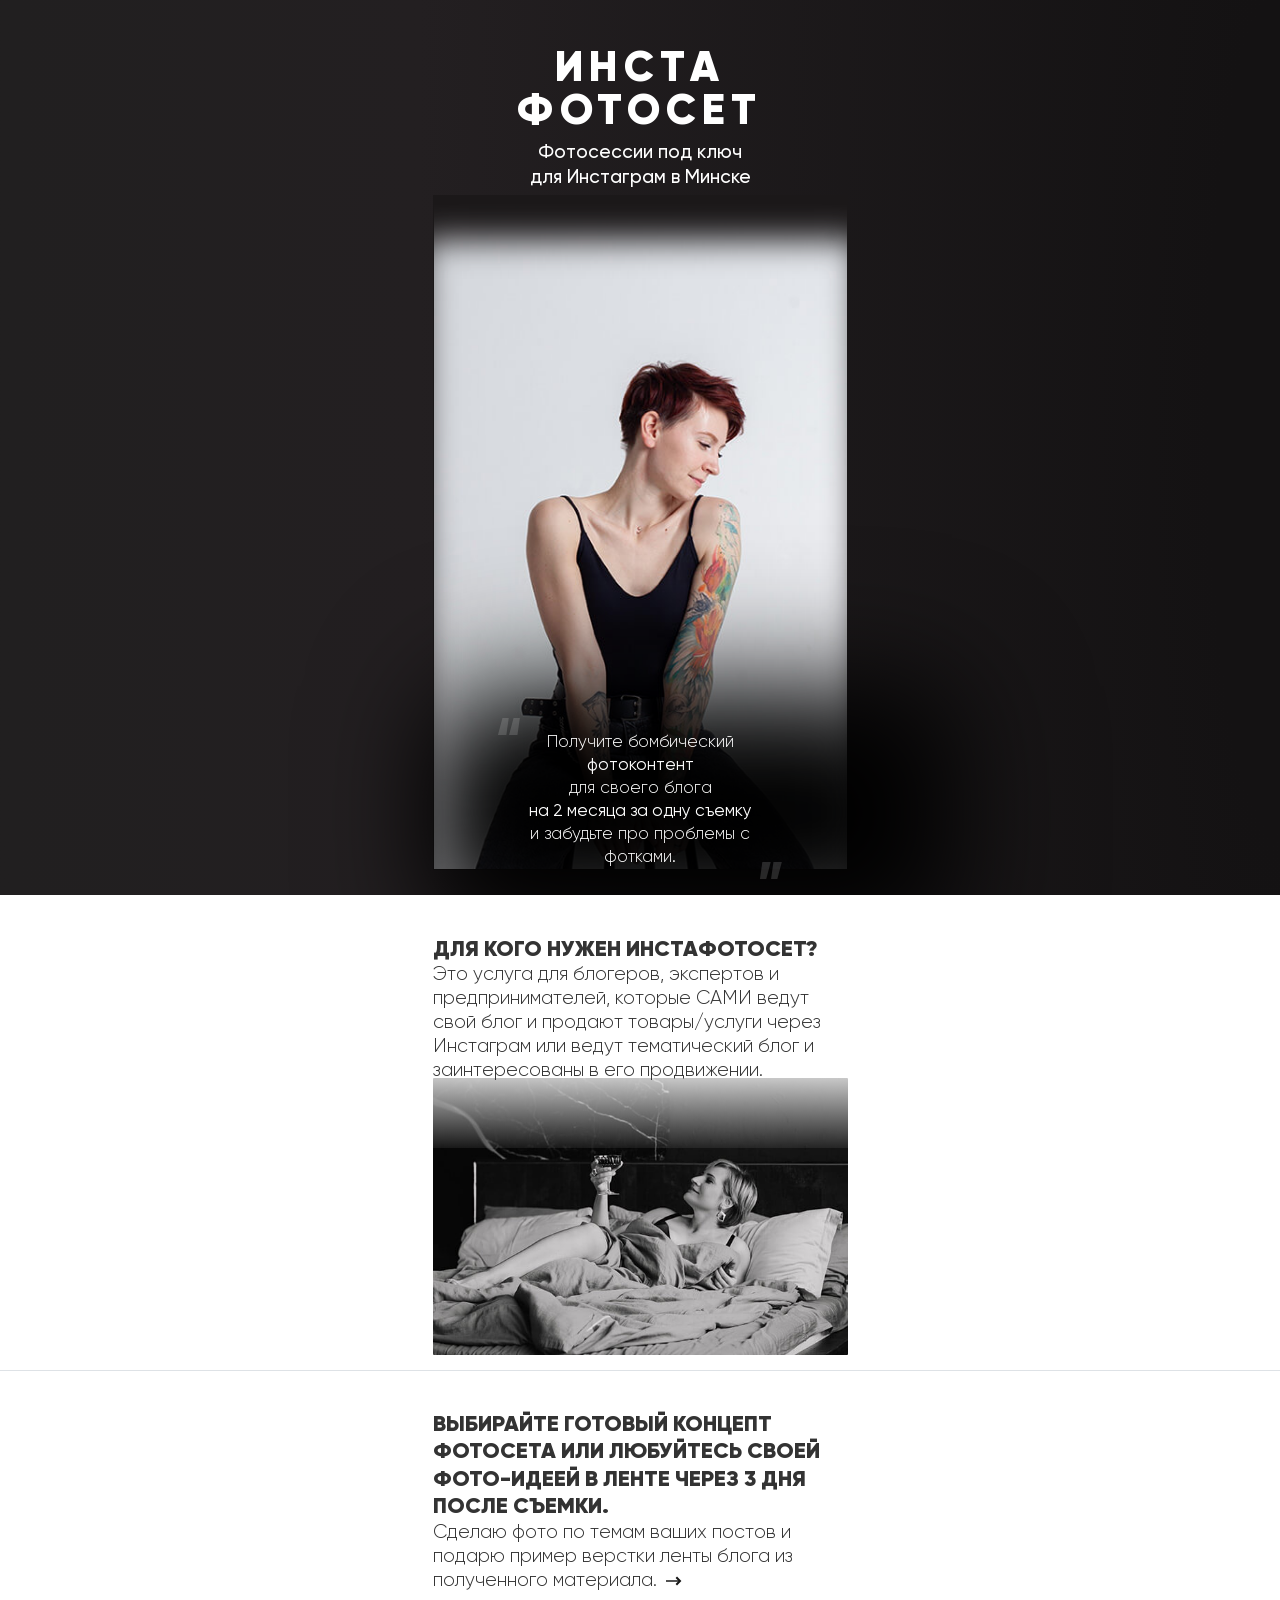
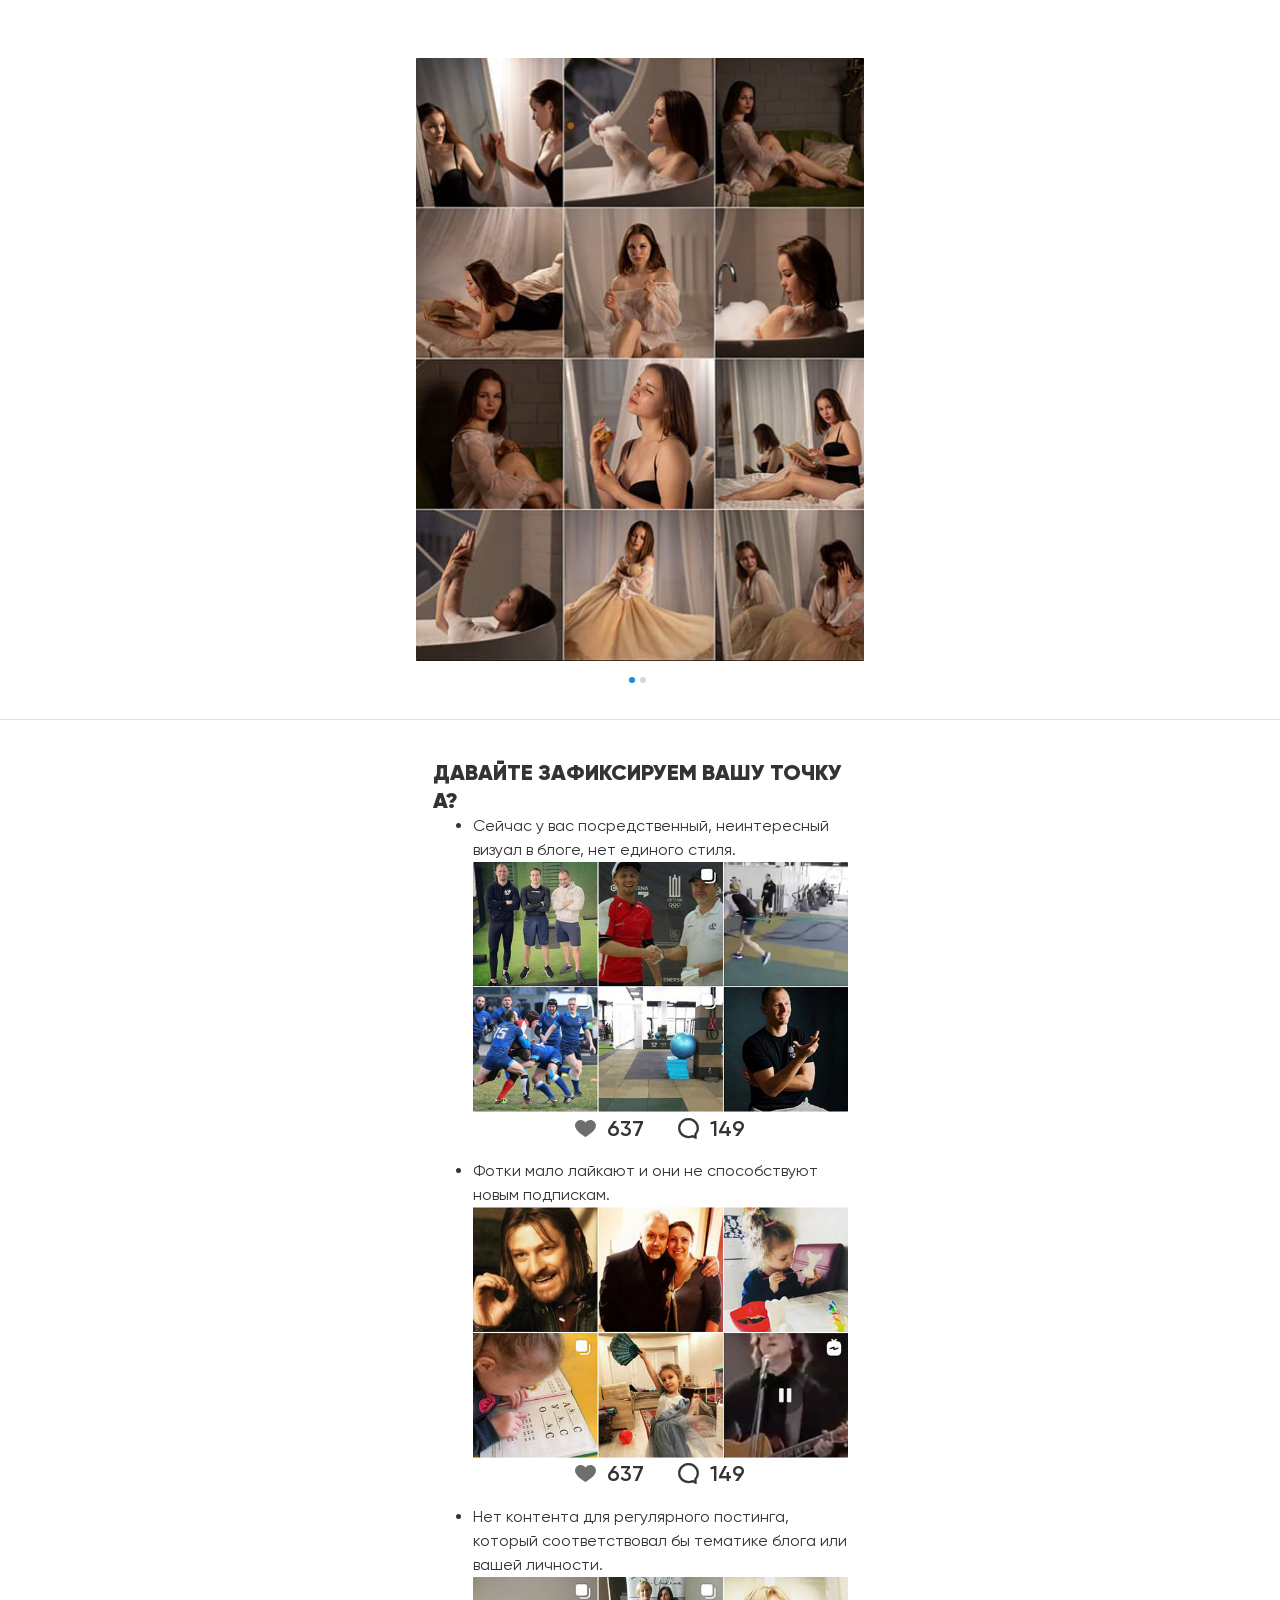
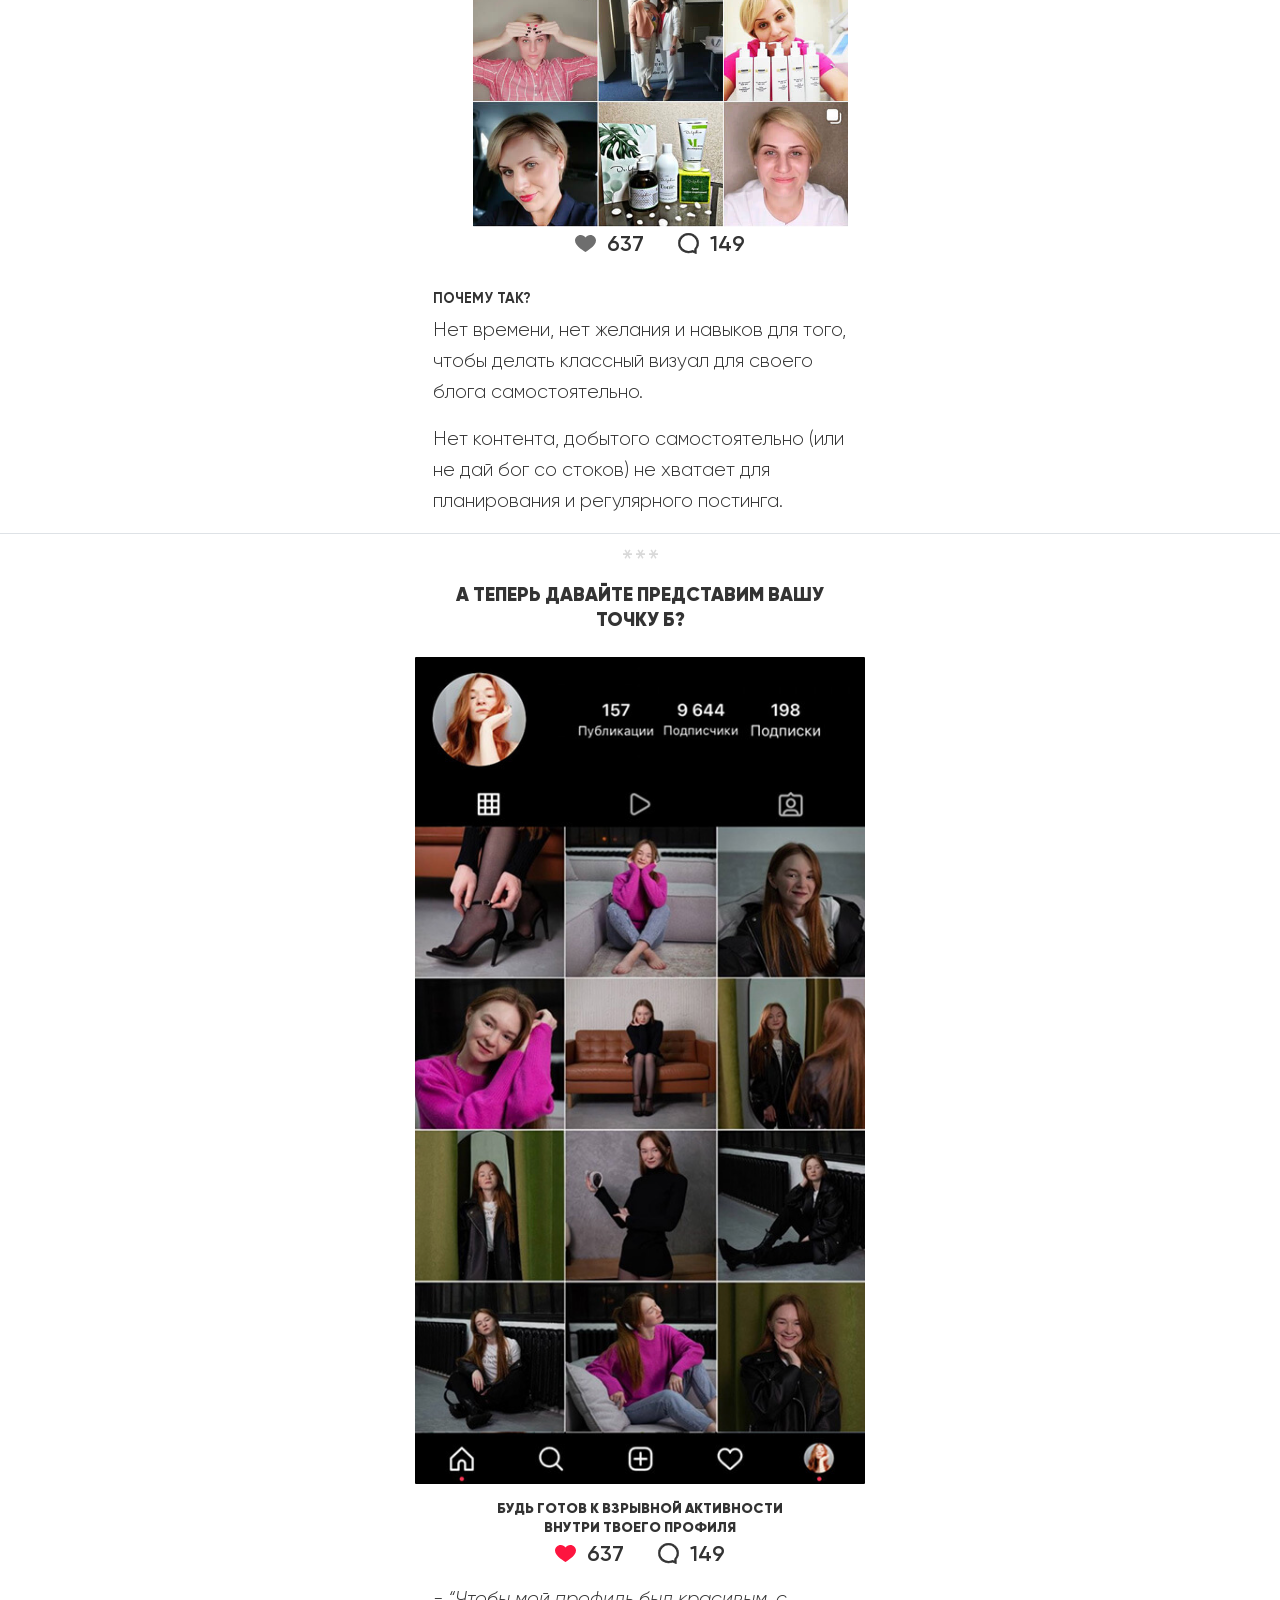
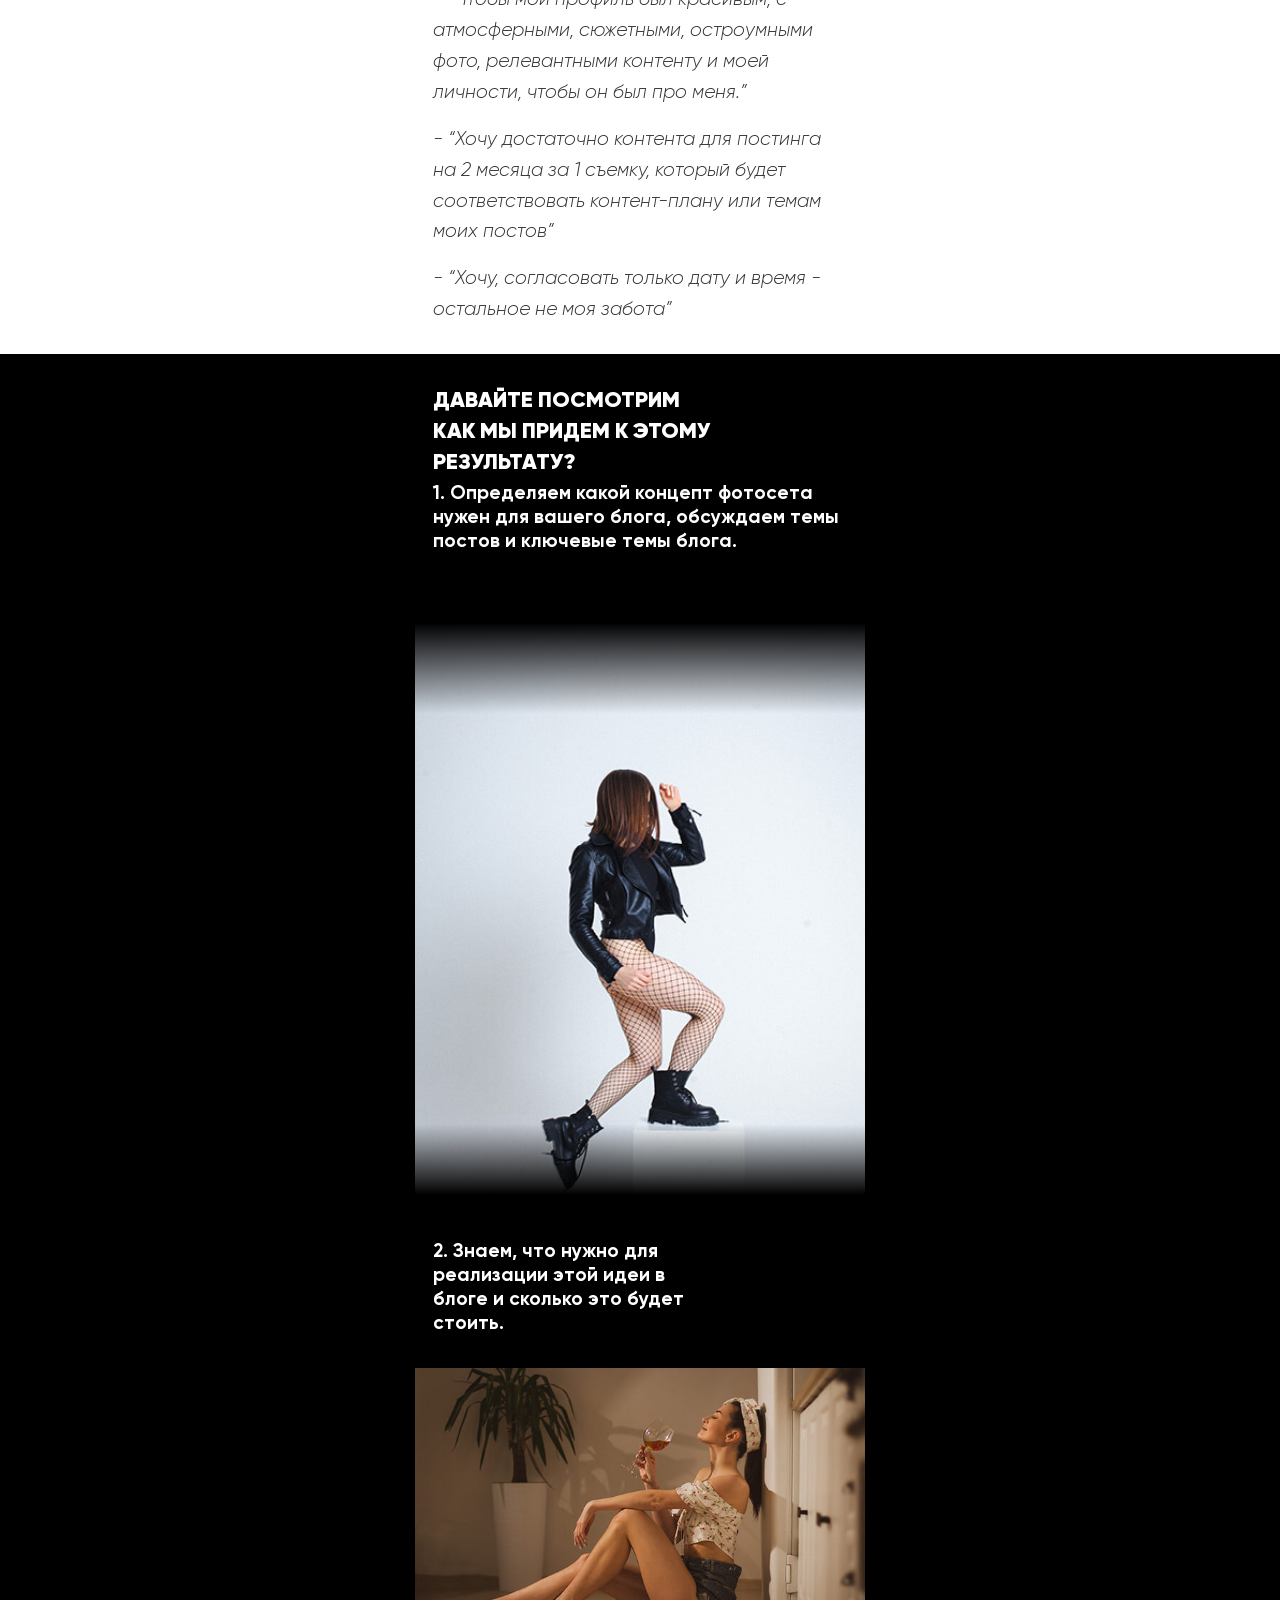
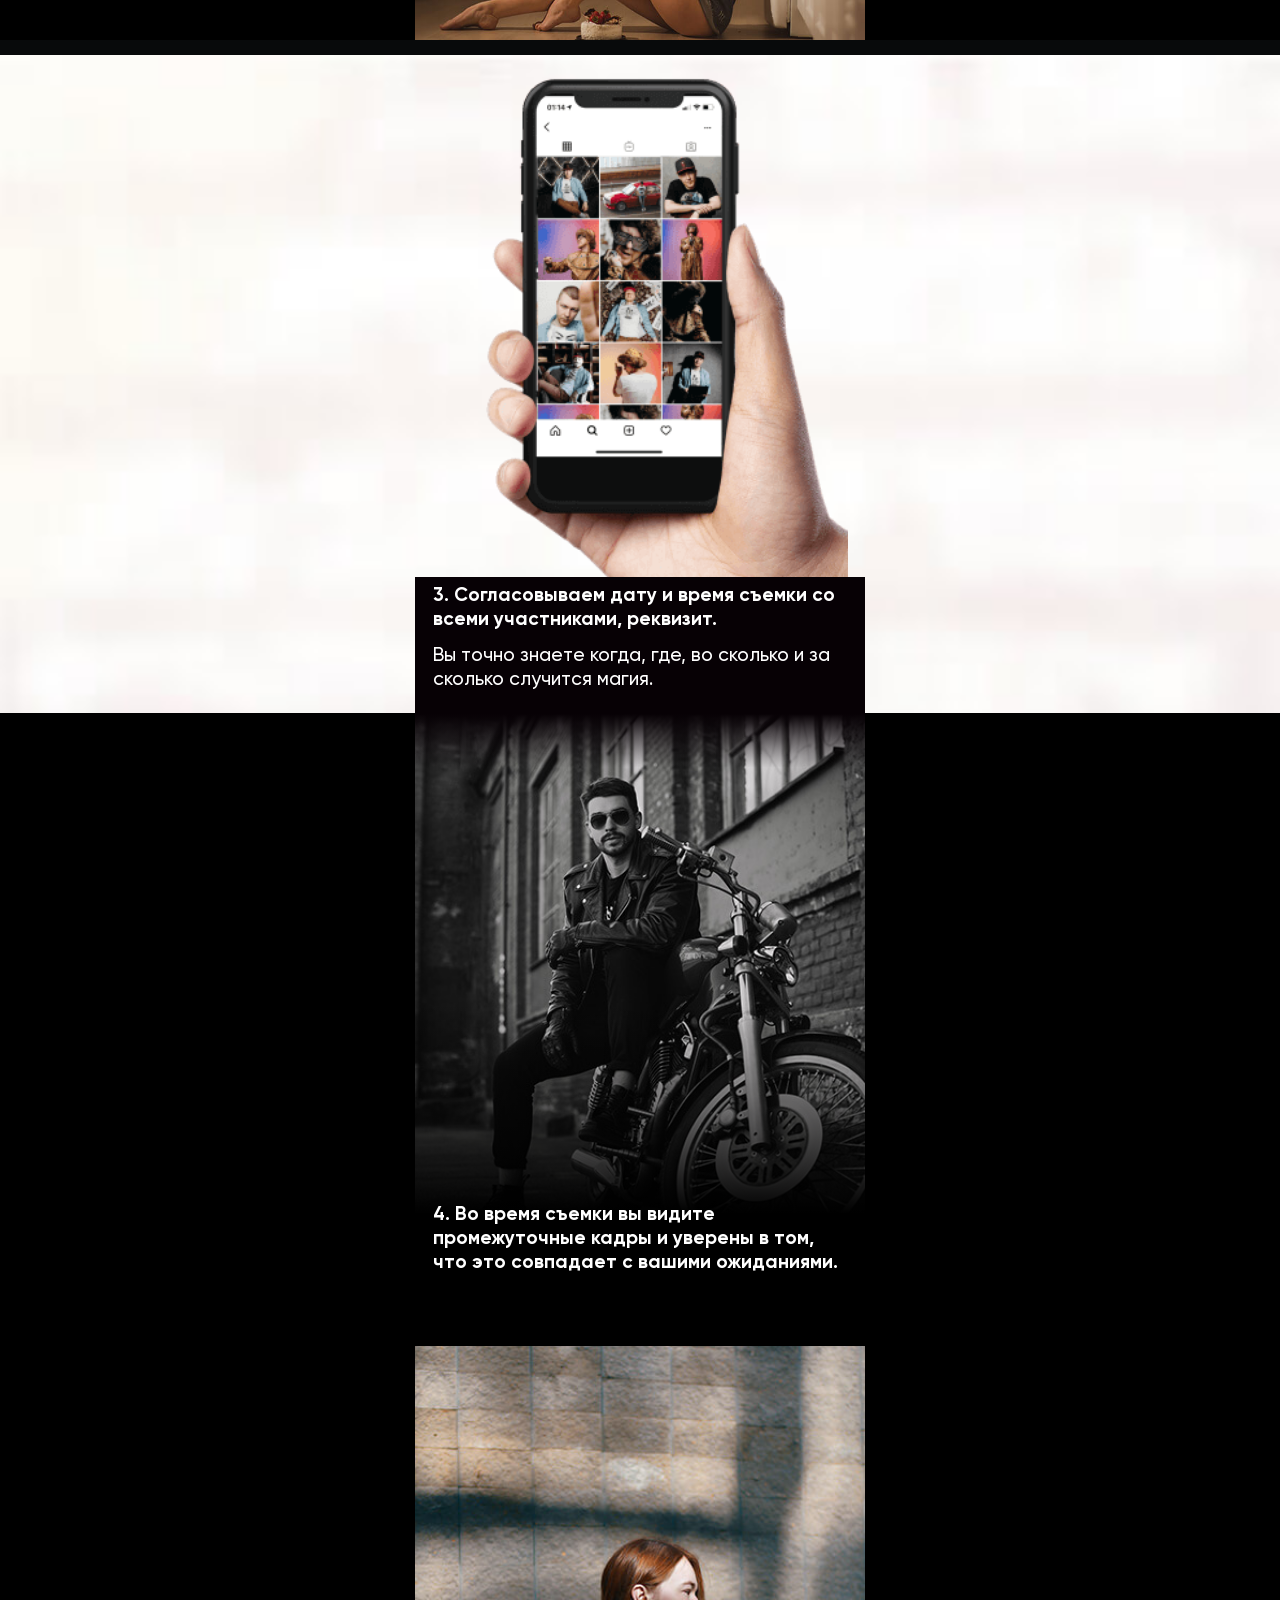
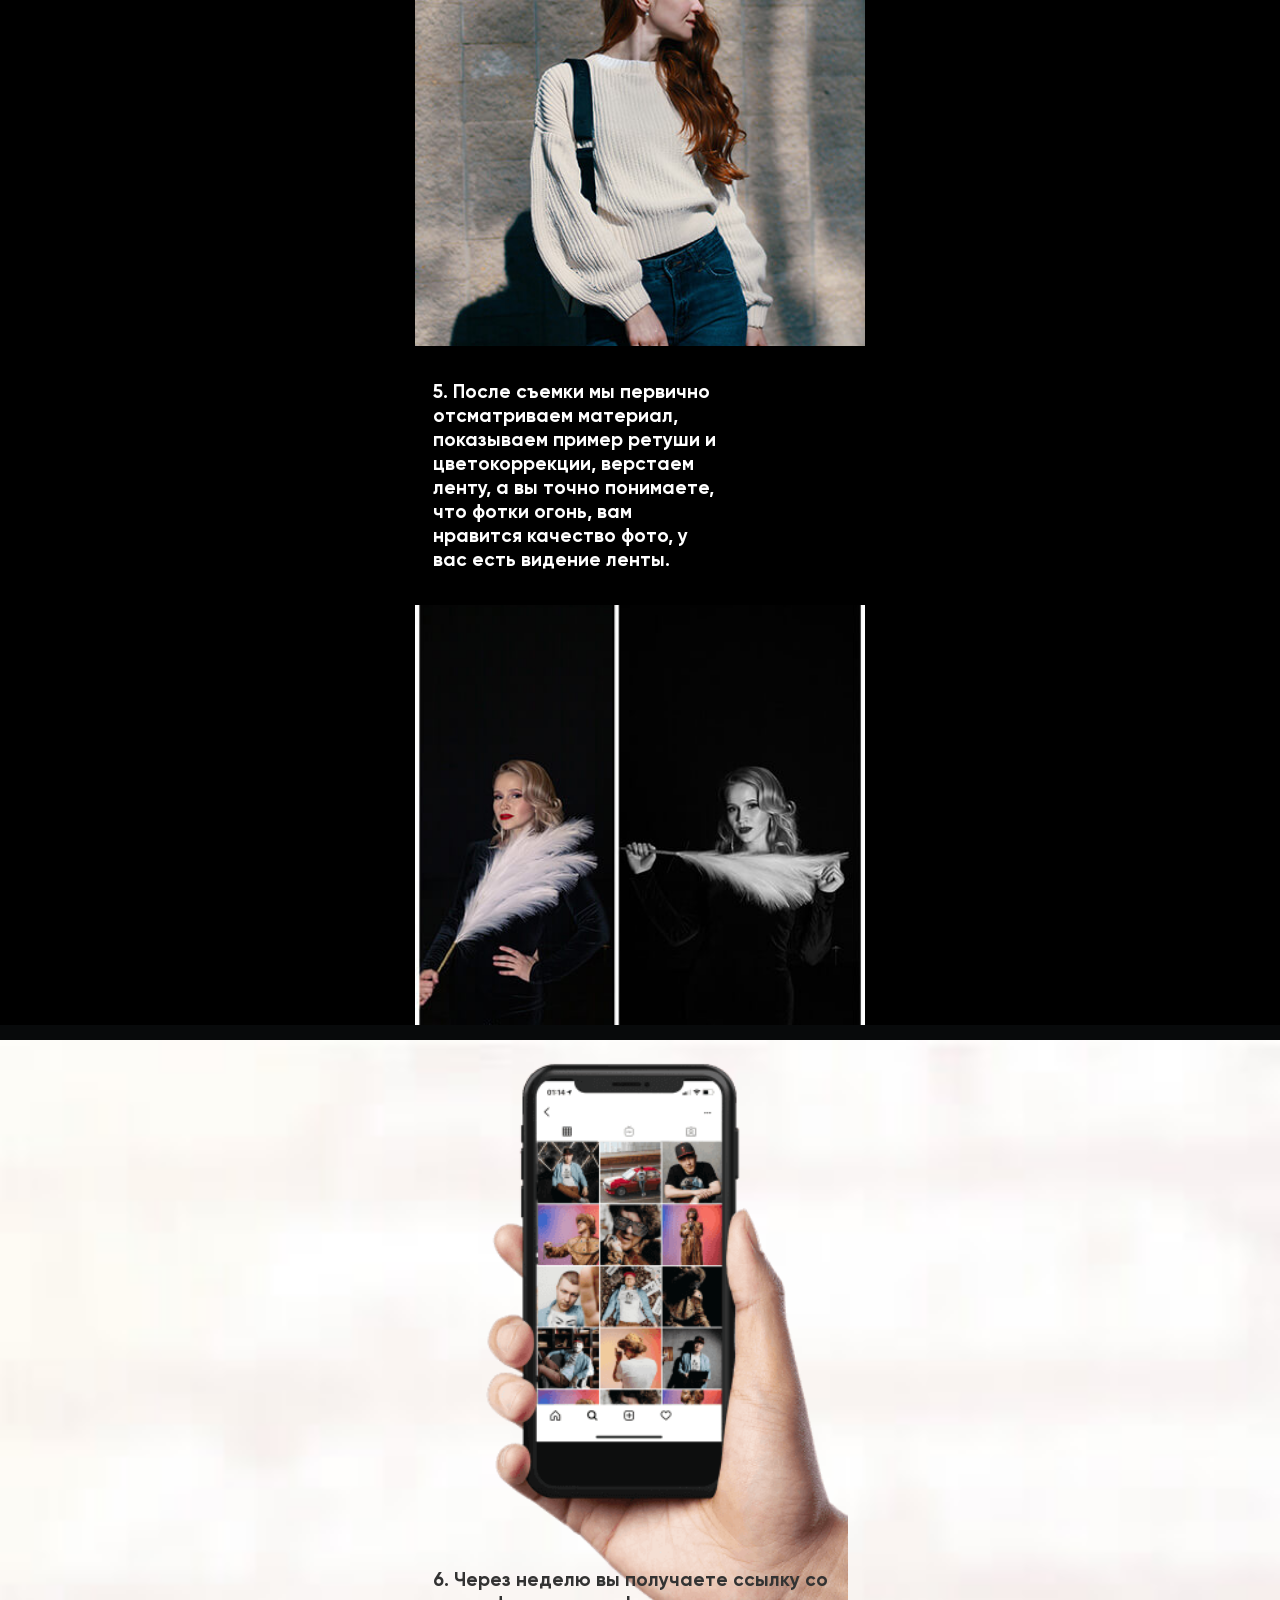
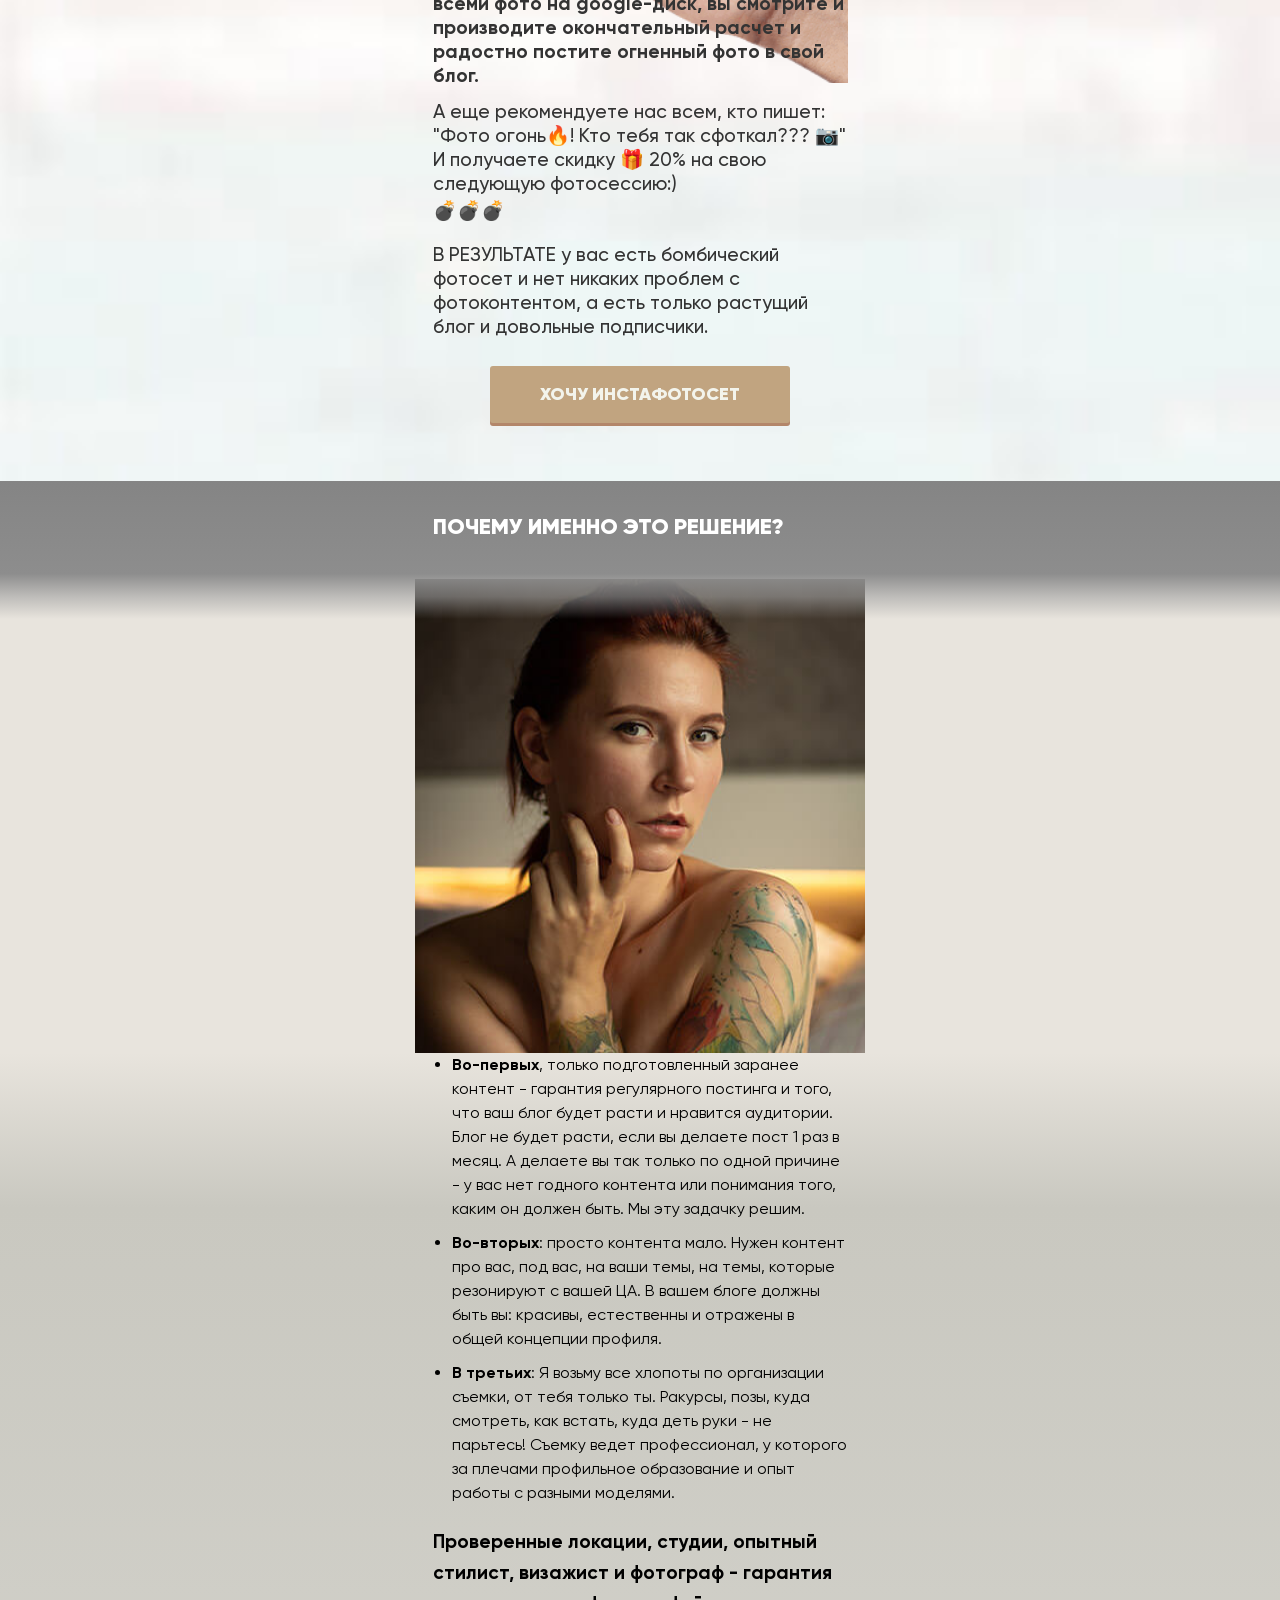
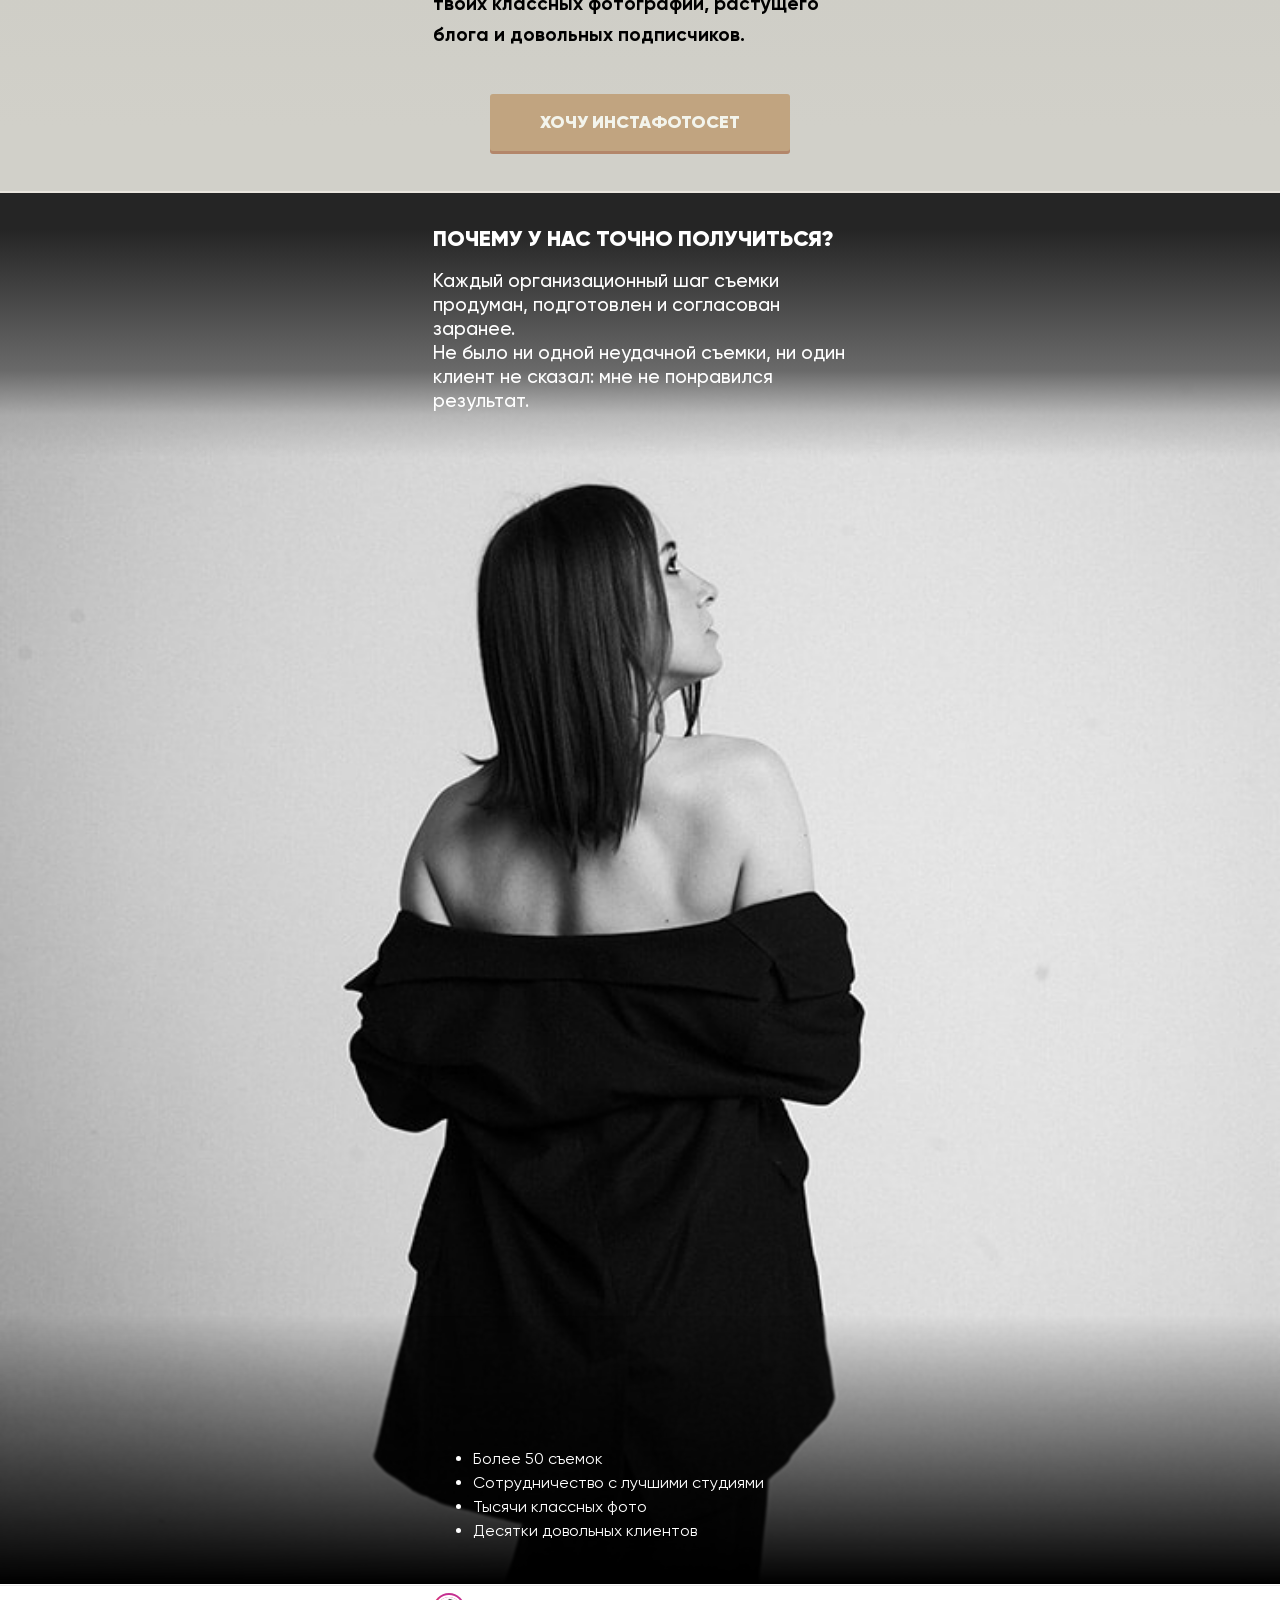
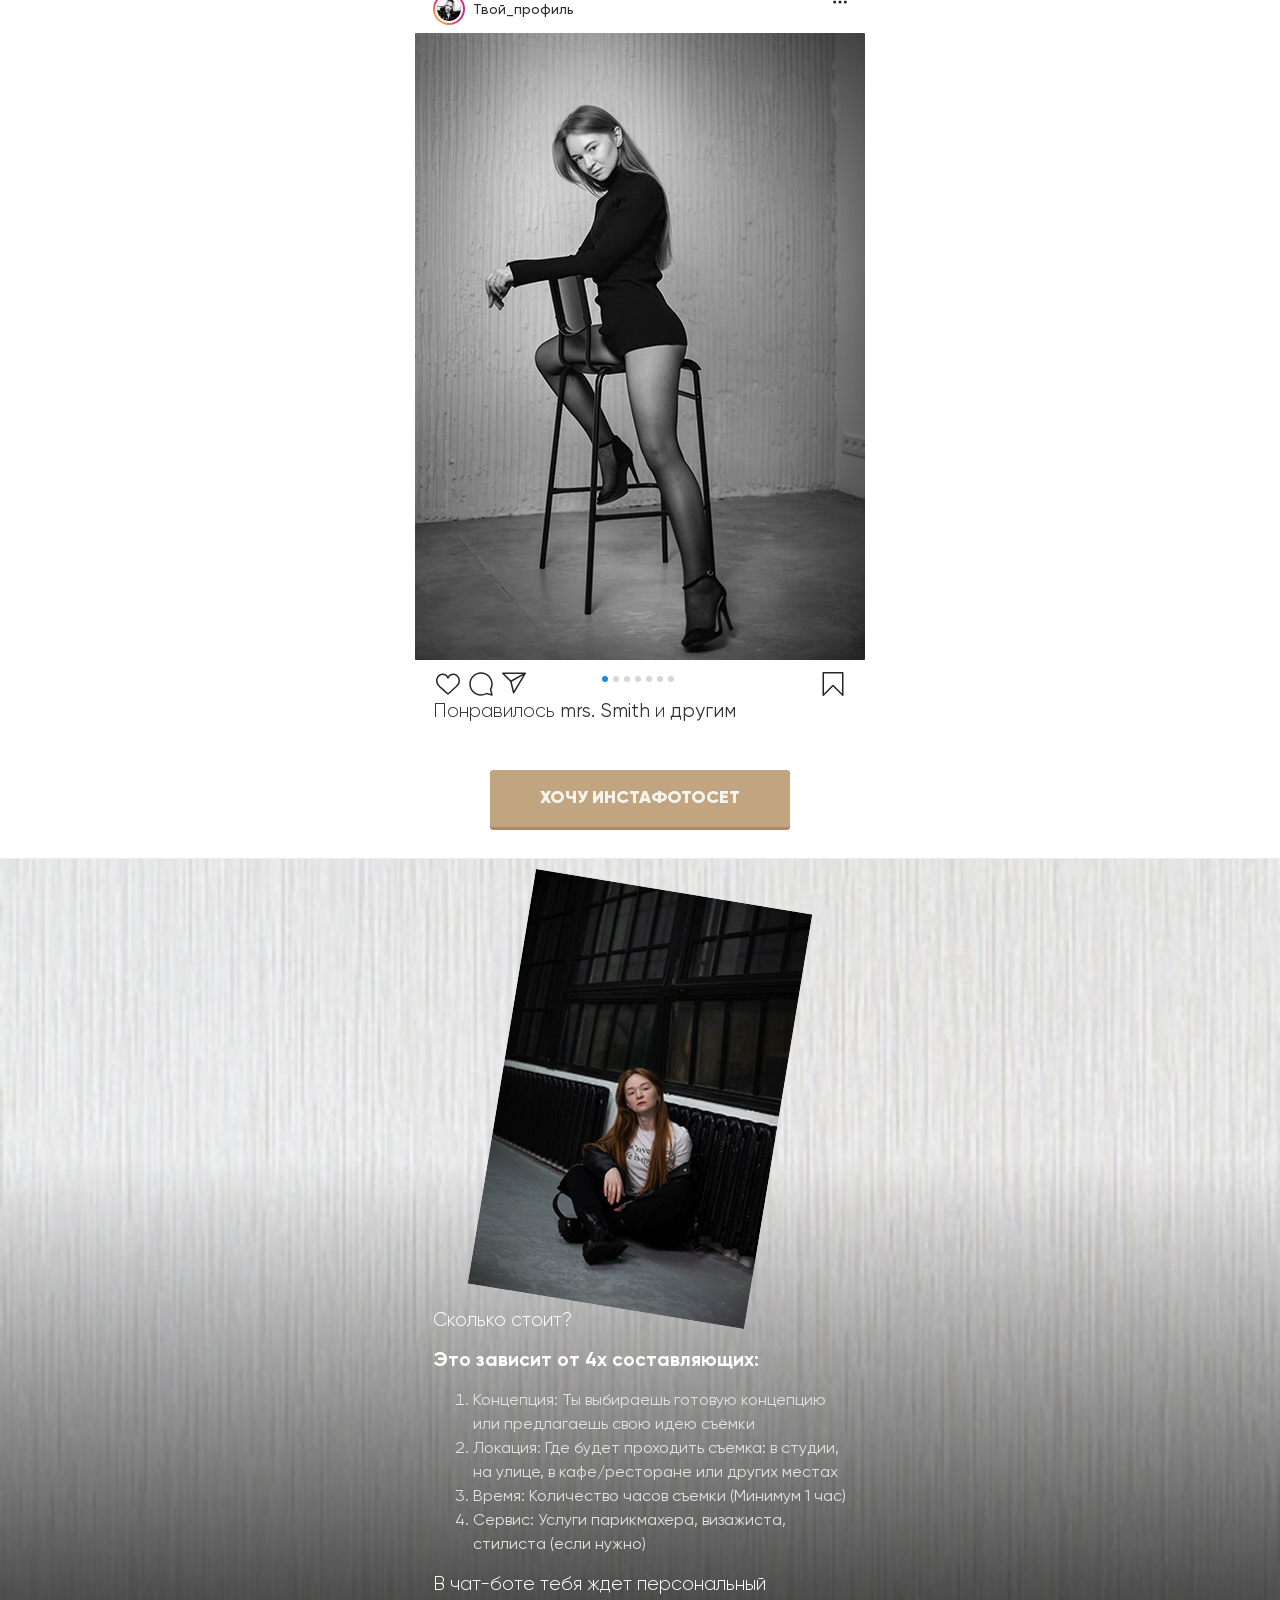
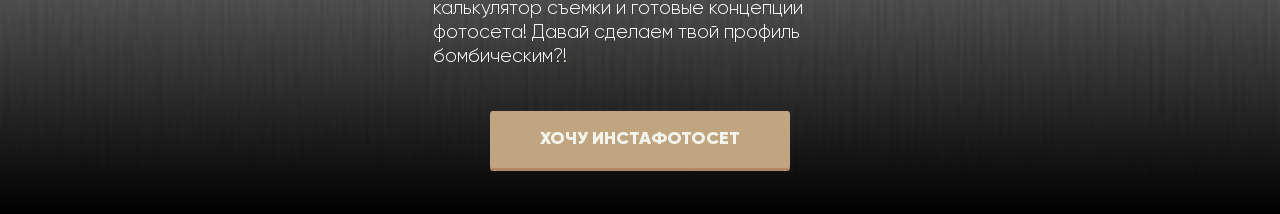
==== commit c0246afa: "Fix InstaButton import" ====
--- a/index.html
+++ b/index.html
@@ -1 +1 @@
-<!DOCTYPE html><html lang="en"><head><meta charset="utf-8"><link rel="icon" type="image/png" sizes="96x96" href="/favicon.png"><meta http-equiv="X-UA-Compatible" content="IE=edge,chrome=1"><meta content="width=device-width,initial-scale=1,maximum-scale=1.5,user-scalable=1,shrink-to-fit=no" name="viewport"><title>Фотосессии под ключ для Instagram</title><link rel="preconnect" href="https://fonts.googleapis.com"><link rel="preconnect" href="https://fonts.gstatic.com" crossorigin><link href="https://fonts.googleapis.com/css2?family=Montserrat:wght@100;200;300;400;600;700&display=swap" rel="stylesheet"><link href="https://use.fontawesome.com/releases/v5.0.6/css/all.css" rel="stylesheet"><link href="/css/app.23ee6951.css" rel="preload" as="style"><link href="/css/chunk-vendors.2b1ec9c4.css" rel="preload" as="style"><link href="/js/app.13514a28.js" rel="preload" as="script"><link href="/js/chunk-vendors.419b6cac.js" rel="preload" as="script"><link href="/css/chunk-vendors.2b1ec9c4.css" rel="stylesheet"><link href="/css/app.23ee6951.css" rel="stylesheet"></head><body class="sidebar-collapse"><noscript><strong>We're sorry but vue-now-ui-kit doesn't work properly without JavaScript enabled. Please enable it to continue.</strong></noscript><div id="app"></div><script src="js/jquery-3.5.0.js"></script><script src="js/slick.min.js"></script><script src="js/main.min.js"></script><script src="/js/chunk-vendors.419b6cac.js"></script><script src="/js/app.13514a28.js"></script></body></html>+<!DOCTYPE html><html lang="en"><head><meta charset="utf-8"><link rel="icon" type="image/png" sizes="96x96" href="/favicon.png"><meta http-equiv="X-UA-Compatible" content="IE=edge,chrome=1"><meta content="width=device-width,initial-scale=1,maximum-scale=1.5,user-scalable=1,shrink-to-fit=no" name="viewport"><title>Фотосессии под ключ для Instagram</title><link rel="preconnect" href="https://fonts.googleapis.com"><link rel="preconnect" href="https://fonts.gstatic.com" crossorigin><link href="https://fonts.googleapis.com/css2?family=Montserrat:wght@100;200;300;400;600;700&display=swap" rel="stylesheet"><link href="https://use.fontawesome.com/releases/v5.0.6/css/all.css" rel="stylesheet"><link href="/css/app.9c6d7f7b.css" rel="preload" as="style"><link href="/css/chunk-vendors.2b1ec9c4.css" rel="preload" as="style"><link href="/js/app.33d48821.js" rel="preload" as="script"><link href="/js/chunk-vendors.419b6cac.js" rel="preload" as="script"><link href="/css/chunk-vendors.2b1ec9c4.css" rel="stylesheet"><link href="/css/app.9c6d7f7b.css" rel="stylesheet"></head><body class="sidebar-collapse"><noscript><strong>We're sorry but vue-now-ui-kit doesn't work properly without JavaScript enabled. Please enable it to continue.</strong></noscript><div id="app"></div><script src="js/jquery-3.5.0.js"></script><script src="js/slick.min.js"></script><script src="js/main.min.js"></script><script src="/js/chunk-vendors.419b6cac.js"></script><script src="/js/app.33d48821.js"></script></body></html>
--- a/css/app.9c6d7f7b.css
+++ b/css/app.9c6d7f7b.css
@@ -0,0 +1,5 @@
+@charset "UTF-8";.dropdown{list-style-type:none}.dropdown .dropdown-toggle{cursor:pointer}.modal.show{background-color:rgba(0,0,0,.3)}.content-center.loaded .animated-title[data-v-30692ecc]{color:#fff}.content-center .container h1[data-v-30692ecc]:first-of-type{margin-top:10px}@media only screen and (max-width:767px){.content-center .container h2[data-v-30692ecc],.content-center .container h3[data-v-30692ecc]{padding-top:0}.content-center .container h1[data-v-30692ecc]{font-size:3.1em}.content-center .container h2[data-v-30692ecc]{font-size:2.1em}.content-center .container h3[data-v-30692ecc]{font-size:1.4em}}@media only screen and (min-width:992px){.content-center .container[data-v-30692ecc]{padding-top:60px}}.content-center .animated-title[data-v-30692ecc]{color:transparent}.content-center .animated-title.first[data-v-30692ecc]{-webkit-transition:color 1s ease-in-out;transition:color 1s ease-in-out}.content-center .animated-title.second[data-v-30692ecc]{-webkit-transition:color 3s ease-in-out;transition:color 3s ease-in-out}.Item[data-v-30692ecc]{overflow:hidden;border-radius:4px;width:100%;background:#f5f5f5}.Item img[data-v-30692ecc]{-o-object-fit:cover;object-fit:cover;width:100%;height:100%;line-height:0;display:block}.Item .Content[data-v-30692ecc]{padding:20px}.content-center.loaded .animated-title[data-v-0fd843a0]{color:#fff}.content-center .container h1[data-v-0fd843a0]:first-of-type{margin-top:10px}@media only screen and (max-width:767px){.content-center .container h2[data-v-0fd843a0],.content-center .container h3[data-v-0fd843a0]{padding-top:0}.content-center .container h1[data-v-0fd843a0]{font-size:3.1em}.content-center .container h2[data-v-0fd843a0]{font-size:2.1em}.content-center .container h3[data-v-0fd843a0]{font-size:1.4em}}@media only screen and (min-width:992px){.content-center .container[data-v-0fd843a0]{padding-top:60px}}.content-center .animated-title[data-v-0fd843a0]{color:transparent}.content-center .animated-title.first[data-v-0fd843a0]{-webkit-transition:color 1s ease-in-out;transition:color 1s ease-in-out}.content-center .animated-title.second[data-v-0fd843a0]{-webkit-transition:color 3s ease-in-out;transition:color 3s ease-in-out}.Item[data-v-0fd843a0]{overflow:hidden;border-radius:4px;width:100%;background:#f5f5f5}.Item img[data-v-0fd843a0]{-o-object-fit:cover;object-fit:cover;width:100%;height:100%;line-height:0;display:block}.Item .Content[data-v-0fd843a0]{padding:20px}.section[data-v-057e92ab]{padding:0 0}.section .carousel-image[data-v-057e92ab]{width:90%;height:500px;background-size:contain;background-position:50%;background-repeat:no-repeat}.content-center .animated-title[data-v-0ff45f62]{color:transparent}.content-center .animated-title.first[data-v-0ff45f62]{-webkit-transition:color 2s;transition:color 2s}.content-center .animated-title.second[data-v-0ff45f62]{-webkit-transition:color 3s;transition:color 3s}.bootstrap-switch{display:inline-block;direction:ltr;cursor:pointer;border-radius:30px;border:0;position:relative;text-align:left;margin-bottom:10px;line-height:8px;width:59px!important;height:22px;outline:none;z-index:0;-webkit-user-select:none;-moz-user-select:none;-ms-user-select:none;user-select:none;vertical-align:middle;-webkit-transition:border-color .15s ease-in-out,box-shadow .15s ease-in-out;-webkit-transition:border-color .15s ease-in-out,-webkit-box-shadow .15s ease-in-out;transition:border-color .15s ease-in-out,-webkit-box-shadow .15s ease-in-out;transition:border-color .15s ease-in-out,box-shadow .15s ease-in-out;transition:border-color .15s ease-in-out,box-shadow .15s ease-in-out,-webkit-box-shadow .15s ease-in-out;margin-right:20px;background:rgba(44,44,44,.2)}.bootstrap-switch .bootstrap-switch-container{display:-webkit-inline-box;display:-ms-inline-flexbox;display:inline-flex;top:0;height:22px;border-radius:4px;-webkit-transform:translateZ(0);transform:translateZ(0);width:100px!important}.bootstrap-switch .bootstrap-switch-handle-off,.bootstrap-switch .bootstrap-switch-handle-on,.bootstrap-switch .bootstrap-switch-label{-webkit-box-sizing:border-box;box-sizing:border-box;cursor:pointer;display:inline-block!important;height:100%;color:#fff;padding:6px 12px;font-size:11px;text-indent:-5px;line-height:15px;-webkit-transition:.25s ease-out;transition:.25s ease-out}.bootstrap-switch .bootstrap-switch-handle-off,.bootstrap-switch .bootstrap-switch-handle-on{text-align:center;z-index:1;float:left;line-height:11px;width:50%!important}.bootstrap-switch .bootstrap-switch-handle-off.bootstrap-switch-brown,.bootstrap-switch .bootstrap-switch-handle-on.bootstrap-switch-brown{color:#fff;background:rgba(38,38,38,.85098)}.bootstrap-switch .bootstrap-switch-handle-off.bootstrap-switch-blue,.bootstrap-switch .bootstrap-switch-handle-on.bootstrap-switch-blue{color:#fff;background:#2ca8ff}.bootstrap-switch .bootstrap-switch-handle-off.bootstrap-switch-green,.bootstrap-switch .bootstrap-switch-handle-on.bootstrap-switch-green{color:#fff;background:#18ce0f}.bootstrap-switch .bootstrap-switch-handle-off.bootstrap-switch-orange,.bootstrap-switch .bootstrap-switch-handle-on.bootstrap-switch-orange{background:#ffb236;color:#fff}.bootstrap-switch .bootstrap-switch-handle-off.bootstrap-switch-red,.bootstrap-switch .bootstrap-switch-handle-on.bootstrap-switch-red{color:#fff;background:#ff3636}.bootstrap-switch .bootstrap-switch-handle-off.bootstrap-switch-default,.bootstrap-switch .bootstrap-switch-handle-on.bootstrap-switch-default{color:#fff}.bootstrap-switch .bootstrap-switch-label{text-align:center;z-index:100;color:#333;background:#fff;width:22px!important;height:22px!important;margin:0 -11px;border-radius:20px;position:absolute;float:left;top:0;left:50%;padding:0;-webkit-box-shadow:0 1px 11px rgba(0,0,0,.25);box-shadow:0 1px 11px rgba(0,0,0,.25)}.bootstrap-switch.bootstrap-switch-off .bootstrap-switch-label{background-color:hsla(0,0%,9%,.4)}.bootstrap-switch.bootstrap-switch-on:hover .bootstrap-switch-label{width:27px!important;margin-left:-16px}.bootstrap-switch.bootstrap-switch-off:hover .bootstrap-switch-label{width:27px!important;margin-left:-11px}.bootstrap-switch .bootstrap-switch-handle-on{border-bottom-left-radius:3px;border-top-left-radius:3px}.bootstrap-switch .bootstrap-switch-handle-off{text-indent:6px}.bootstrap-switch input[type=checkbox],.bootstrap-switch input[type=radio]{position:absolute!important;top:0;left:0;opacity:0;filter:alpha(opacity=0);z-index:-1}.bootstrap-switch .el-date-picker .el-input input.el-input__inner[type=checkbox],.bootstrap-switch .el-date-picker .el-input input.el-input__inner[type=radio],.bootstrap-switch .form-group input.el-input__inner[type=checkbox],.bootstrap-switch .form-group input.el-input__inner[type=radio],.bootstrap-switch input[type=checkbox].form-control,.bootstrap-switch input[type=radio].form-control,.el-date-picker .el-input .bootstrap-switch input.el-input__inner[type=checkbox],.el-date-picker .el-input .bootstrap-switch input.el-input__inner[type=radio],.form-group .bootstrap-switch input.el-input__inner[type=checkbox],.form-group .bootstrap-switch input.el-input__inner[type=radio]{height:auto}.bootstrap-switch.bootstrap-switch-mini .bootstrap-switch-handle-off,.bootstrap-switch.bootstrap-switch-mini .bootstrap-switch-handle-on,.bootstrap-switch.bootstrap-switch-mini .bootstrap-switch-label{padding:1px 5px;font-size:12px;line-height:1.5}.bootstrap-switch.bootstrap-switch-small .bootstrap-switch-handle-off,.bootstrap-switch.bootstrap-switch-small .bootstrap-switch-handle-on,.bootstrap-switch.bootstrap-switch-small .bootstrap-switch-label{padding:5px 10px;font-size:12px;line-height:1.5}.bootstrap-switch.bootstrap-switch-large .bootstrap-switch-handle-off,.bootstrap-switch.bootstrap-switch-large .bootstrap-switch-handle-on,.bootstrap-switch.bootstrap-switch-large .bootstrap-switch-label{padding:6px 16px;font-size:18px;line-height:1.33}.bootstrap-switch.bootstrap-switch-disabled,.bootstrap-switch.bootstrap-switch-indeterminate,.bootstrap-switch.bootstrap-switch-readonly{cursor:default!important}.bootstrap-switch.bootstrap-switch-disabled .bootstrap-switch-handle-off,.bootstrap-switch.bootstrap-switch-disabled .bootstrap-switch-handle-on,.bootstrap-switch.bootstrap-switch-disabled .bootstrap-switch-label,.bootstrap-switch.bootstrap-switch-indeterminate .bootstrap-switch-handle-off,.bootstrap-switch.bootstrap-switch-indeterminate .bootstrap-switch-handle-on,.bootstrap-switch.bootstrap-switch-indeterminate .bootstrap-switch-label,.bootstrap-switch.bootstrap-switch-readonly .bootstrap-switch-handle-off,.bootstrap-switch.bootstrap-switch-readonly .bootstrap-switch-handle-on,.bootstrap-switch.bootstrap-switch-readonly .bootstrap-switch-label{opacity:.5;filter:alpha(opacity=50);cursor:default!important}.bootstrap-switch.bootstrap-switch-animate .bootstrap-switch-container{-webkit-transition:margin-left .5s;transition:margin-left .5s}.bootstrap-switch.bootstrap-switch-inverse .bootstrap-switch-handle-on{border-bottom-left-radius:0;border-top-left-radius:0;border-bottom-right-radius:3px;border-top-right-radius:3px}.bootstrap-switch.bootstrap-switch-inverse .bootstrap-switch-handle-off{border-bottom-right-radius:0;border-top-right-radius:0;border-bottom-left-radius:3px;border-top-left-radius:3px}.bootstrap-switch.bootstrap-switch-on .bootstrap-switch-container{margin-left:-2px!important}.bootstrap-switch.bootstrap-switch-off .bootstrap-switch-container{margin-left:-39px!important}.bootstrap-switch.bootstrap-switch-on .bootstrap-switch-label:before{background-color:#fff}.bootstrap-switch.bootstrap-switch-on .bootstrap-switch-red~.bootstrap-switch-default{background-color:#ff3636}.bootstrap-switch.bootstrap-switch-on .bootstrap-switch-orange~.bootstrap-switch-default{background-color:#ffb236}.bootstrap-switch.bootstrap-switch-on .bootstrap-switch-green~.bootstrap-switch-default{background-color:#18ce0f}.bootstrap-switch.bootstrap-switch-on .bootstrap-switch-brown~.bootstrap-switch-default{background-color:rgba(38,38,38,.85098)}.bootstrap-switch.bootstrap-switch-on .bootstrap-switch-blue~.bootstrap-switch-default{background-color:#2ca8ff}.bootstrap-switch.bootstrap-switch-off .bootstrap-switch-blue,.bootstrap-switch.bootstrap-switch-off .bootstrap-switch-brown,.bootstrap-switch.bootstrap-switch-off .bootstrap-switch-green,.bootstrap-switch.bootstrap-switch-off .bootstrap-switch-orange,.bootstrap-switch.bootstrap-switch-off .bootstrap-switch-red{background-color:#e3e3e3}.bootstrap-switch-off .bootstrap-switch-handle-on,.bootstrap-switch-on .bootstrap-switch-handle-off{opacity:0}/*! nouislider - 11.1.0 - 2018-04-02 11:18:13 */.noUi-target,.noUi-target *{-webkit-touch-callout:none;-webkit-tap-highlight-color:rgba(0,0,0,0);-webkit-user-select:none;-ms-touch-action:none;touch-action:none;-ms-user-select:none;-moz-user-select:none;user-select:none;-webkit-box-sizing:border-box;box-sizing:border-box}.noUi-target{position:relative;direction:ltr}.noUi-base,.noUi-connects{width:100%;height:100%;position:relative;z-index:1}.noUi-connects{overflow:hidden;z-index:0}.noUi-connect,.noUi-origin{will-change:transform;position:absolute;z-index:1;top:0;left:0;height:100%;width:100%;-webkit-transform-origin:0 0;transform-origin:0 0}html:not([dir=rtl]) .noUi-horizontal .noUi-origin{left:100%;width:10%;right:0}.noUi-vertical .noUi-origin{width:0}.noUi-horizontal .noUi-origin{height:0}.noUi-handle{position:absolute}.noUi-state-tap .noUi-connect,.noUi-state-tap .noUi-origin{-webkit-transition:transform .3s;-webkit-transition:-webkit-transform .3s;transition:-webkit-transform .3s;transition:transform .3s;transition:transform .3s,-webkit-transform .3s}.noUi-state-drag *{cursor:inherit!important}.noUi-horizontal{height:1px}.noUi-horizontal .noUi-handle{border-radius:50%;background-color:#fff;-webkit-box-shadow:0 1px 13px 0 rgba(0,0,0,.2);box-shadow:0 1px 13px 0 rgba(0,0,0,.2);height:15px;width:15px;cursor:pointer;outline:0}.noUi-horizontal .noUi-handle:after,.noUi-horizontal .noUi-handle:before{display:none}.noUi-vertical{width:18px}.noUi-vertical .noUi-handle{width:28px;height:34px;left:-6px;top:-17px}html:not([dir=rtl]) .noUi-horizontal .noUi-handle{top:-7px;left:auto}.noUi-target{background-color:hsla(0,0%,71.4%,.3)}.noUi-connects,.noUi-target{border-radius:3px}.noUi-connect{background:#3fb8af}.noUi-draggable{cursor:ew-resize}.noUi-vertical .noUi-draggable{cursor:ns-resize}.noUi-handle{border-radius:3px;background:#fff;cursor:default;-webkit-transition:.3s ease 0s;-moz-transition:.3s ease 0s;-ms-transition:.3s ease 0s;-o-transform:.3s ease 0s;transition:.3s ease 0s}.noUi-active{-webkit-transform:scale3d(1.5,1.5,1);transform:scale3d(1.5,1.5,1)}.noUi-handle:after,.noUi-handle:before{content:"";display:block;position:absolute;height:14px;width:1px;background:#e8e7e6;left:14px;top:6px}.noUi-handle:after{left:17px}.noUi-vertical .noUi-handle:after,.noUi-vertical .noUi-handle:before{width:14px;height:1px;left:6px;top:14px}.noUi-vertical .noUi-handle:after{top:17px}[disabled] .noUi-connect{background:#b8b8b8}[disabled].noUi-handle,[disabled] .noUi-handle,[disabled].noUi-target{cursor:not-allowed}.noUi-pips,.noUi-pips *{-webkit-box-sizing:border-box;box-sizing:border-box}.noUi-pips{position:absolute;color:#999}.noUi-value{position:absolute;white-space:nowrap;text-align:center}.noUi-value-sub{color:#ccc;font-size:10px}.noUi-marker{position:absolute;background:#ccc}.noUi-marker-large,.noUi-marker-sub{background:#aaa}.noUi-pips-horizontal{padding:10px 0;height:80px;top:100%;left:0;width:100%}.noUi-value-horizontal{-webkit-transform:translate(-50%,50%);transform:translate(-50%,50%)}.noUi-rtl .noUi-value-horizontal{-webkit-transform:translate(50%,50%);transform:translate(50%,50%)}.noUi-marker-horizontal.noUi-marker{margin-left:-1px;width:2px;height:5px}.noUi-marker-horizontal.noUi-marker-sub{height:10px}.noUi-marker-horizontal.noUi-marker-large{height:15px}.noUi-pips-vertical{padding:0 10px;height:100%;top:0;left:100%}.noUi-value-vertical{-webkit-transform:translateY(-50%);transform:translateY(-50%);padding-left:25px}.noUi-rtl .noUi-value-vertical{-webkit-transform:translateY(50%);transform:translateY(50%)}.noUi-marker-vertical.noUi-marker{width:5px;height:2px;margin-top:-1px}.noUi-marker-vertical.noUi-marker-sub{width:10px}.noUi-marker-vertical.noUi-marker-large{width:15px}.noUi-tooltip{display:block;position:absolute;border:1px solid #d9d9d9;border-radius:3px;background:#fff;color:#000;padding:5px;text-align:center;white-space:nowrap}.noUi-horizontal .noUi-tooltip{-webkit-transform:translate(-50%);transform:translate(-50%);left:50%;bottom:120%}.noUi-vertical .noUi-tooltip{-webkit-transform:translateY(-50%);transform:translateY(-50%);top:50%;right:120%}.slider .noUi-connect{background-color:#888}.slider.slider-neutral .noUi-connect{background-color:#fff}.slider.slider-neutral.noUi-target{background-color:hsla(0,0%,100%,.3)}.slider.slider-neutral .noUi-handle{background-color:#fff}.slider.slider-primary.noUi-connect,.slider.slider-primary .noUi-connect{background-color:rgba(38,38,38,.85098)}.slider.slider-primary.noUi-target{background-color:rgba(249,99,50,.3)}.slider.slider-primary .noUi-handle{background-color:rgba(38,38,38,.85098)}.slider.slider-info.noUi-connect,.slider.slider-info .noUi-connect{background-color:#2ca8ff}.slider.slider-info.noUi-target{background-color:rgba(44,168,255,.3)}.slider.slider-info .noUi-handle{background-color:#2ca8ff}.slider.slider-success.noUi-connect,.slider.slider-success .noUi-connect{background-color:#18ce0f}.slider.slider-success.noUi-target{background-color:rgba(24,206,15,.3)}.slider.slider-success .noUi-handle{background-color:#18ce0f}.slider.slider-warning.noUi-connect,.slider.slider-warning .noUi-connect{background-color:#ffb236}.slider.slider-warning.noUi-target{background-color:rgba(255,178,54,.3)}.slider.slider-warning .noUi-handle{background-color:#ffb236}.slider.slider-danger.noUi-connect,.slider.slider-danger .noUi-connect{background-color:#ff3636}.slider.slider-danger.noUi-target{background-color:rgba(255,54,54,.3)}.slider.slider-danger .noUi-handle{background-color:#ff3636}/*!
+ * Datepicker for Bootstrap v1.7.0-dev (https://github.com/uxsolutions/bootstrap-datepicker)
+ *
+ * Licensed under the Apache License v2.0 (http://www.apache.org/licenses/LICENSE-2.0)
+ */.datepicker{padding:8px 6px;border-radius:4px;direction:ltr;-webkit-transform:translate3d(0,-40px,0);transform:translate3d(0,-40px,0);-webkit-transition:all .3s cubic-bezier(.215,.61,.355,1) 0s,opacity .3s ease 0s,height 0s linear .35s;transition:all .3s cubic-bezier(.215,.61,.355,1) 0s,opacity .3s ease 0s,height 0s linear .35s;opacity:0;filter:alpha(opacity=0);visibility:hidden;display:block;width:254px;max-width:254px}.datepicker.dropdown-menu:before{display:none}.datepicker.datepicker-primary{background-color:rgba(38,38,38,.85098)}.datepicker.datepicker-primary .day div,.datepicker.datepicker-primary table tr td span,.datepicker.datepicker-primary th{color:#fff}.datepicker.datepicker-primary:after{border-bottom-color:rgba(38,38,38,.85098)}.datepicker.datepicker-primary.datepicker-orient-top:after{border-top-color:rgba(38,38,38,.85098)}.datepicker.datepicker-primary .dow{color:hsla(0,0%,100%,.8)}.datepicker.datepicker-primary table tr td.new div,.datepicker.datepicker-primary table tr td.old div,.datepicker.datepicker-primary table tr td span.new,.datepicker.datepicker-primary table tr td span.old{color:hsla(0,0%,100%,.4)}.datepicker.datepicker-primary table tr td span.focused,.datepicker.datepicker-primary table tr td span:hover{background:hsla(0,0%,100%,.1)}.datepicker.datepicker-primary .datepicker-switch:hover,.datepicker.datepicker-primary .next:hover,.datepicker.datepicker-primary .prev:hover,.datepicker.datepicker-primary tfoot tr th:hover{background:hsla(0,0%,100%,.2)}.datepicker.datepicker-primary table tr td.active.disabled:hover div,.datepicker.datepicker-primary table tr td.active.disabled div,.datepicker.datepicker-primary table tr td.active:hover div,.datepicker.datepicker-primary table tr td.active div{background-color:#fff;color:rgba(38,38,38,.85098)}.datepicker.datepicker-primary table tr td.day.focused div,.datepicker.datepicker-primary table tr td.day:hover div{background:hsla(0,0%,100%,.2)}.datepicker.datepicker-primary table tr td.active.active div,.datepicker.datepicker-primary table tr td.active.disabled.active div,.datepicker.datepicker-primary table tr td.active.disabled.disabled div,.datepicker.datepicker-primary table tr td.active.disabled:active div,.datepicker.datepicker-primary table tr td.active.disabled:hover.active div,.datepicker.datepicker-primary table tr td.active.disabled:hover.disabled div,.datepicker.datepicker-primary table tr td.active.disabled:hover:active div,.datepicker.datepicker-primary table tr td.active.disabled:hover:hover div,.datepicker.datepicker-primary table tr td.active.disabled:hover[disabled] div,.datepicker.datepicker-primary table tr td.active.disabled:hover div,.datepicker.datepicker-primary table tr td.active.disabled[disabled] div,.datepicker.datepicker-primary table tr td.active.disabled div,.datepicker.datepicker-primary table tr td.active:active div,.datepicker.datepicker-primary table tr td.active:hover.active div,.datepicker.datepicker-primary table tr td.active:hover.disabled div,.datepicker.datepicker-primary table tr td.active:hover:active div,.datepicker.datepicker-primary table tr td.active:hover:hover div,.datepicker.datepicker-primary table tr td.active:hover[disabled] div,.datepicker.datepicker-primary table tr td.active:hover div,.datepicker.datepicker-primary table tr td.active[disabled] div,.datepicker.datepicker-primary table tr td span.active.active,.datepicker.datepicker-primary table tr td span.active.disabled,.datepicker.datepicker-primary table tr td span.active.disabled.active,.datepicker.datepicker-primary table tr td span.active.disabled.disabled,.datepicker.datepicker-primary table tr td span.active.disabled:active,.datepicker.datepicker-primary table tr td span.active.disabled:hover,.datepicker.datepicker-primary table tr td span.active.disabled:hover.active,.datepicker.datepicker-primary table tr td span.active.disabled:hover.disabled,.datepicker.datepicker-primary table tr td span.active.disabled:hover:active,.datepicker.datepicker-primary table tr td span.active.disabled:hover:hover,.datepicker.datepicker-primary table tr td span.active.disabled:hover[disabled],.datepicker.datepicker-primary table tr td span.active.disabled[disabled],.datepicker.datepicker-primary table tr td span.active:active,.datepicker.datepicker-primary table tr td span.active:hover,.datepicker.datepicker-primary table tr td span.active:hover.active,.datepicker.datepicker-primary table tr td span.active:hover.disabled,.datepicker.datepicker-primary table tr td span.active:hover:active,.datepicker.datepicker-primary table tr td span.active:hover:hover,.datepicker.datepicker-primary table tr td span.active:hover[disabled],.datepicker.datepicker-primary table tr td span.active[disabled]{background-color:#fff}.datepicker.datepicker-primary table tr td span.active.active,.datepicker.datepicker-primary table tr td span.active.disabled,.datepicker.datepicker-primary table tr td span.active.disabled.active,.datepicker.datepicker-primary table tr td span.active.disabled.disabled,.datepicker.datepicker-primary table tr td span.active.disabled:active,.datepicker.datepicker-primary table tr td span.active.disabled:hover,.datepicker.datepicker-primary table tr td span.active.disabled:hover.active,.datepicker.datepicker-primary table tr td span.active.disabled:hover.disabled,.datepicker.datepicker-primary table tr td span.active.disabled:hover:active,.datepicker.datepicker-primary table tr td span.active.disabled:hover:hover,.datepicker.datepicker-primary table tr td span.active.disabled:hover[disabled],.datepicker.datepicker-primary table tr td span.active.disabled[disabled],.datepicker.datepicker-primary table tr td span.active:active,.datepicker.datepicker-primary table tr td span.active:hover,.datepicker.datepicker-primary table tr td span.active:hover.active,.datepicker.datepicker-primary table tr td span.active:hover.disabled,.datepicker.datepicker-primary table tr td span.active:hover:active,.datepicker.datepicker-primary table tr td span.active:hover:hover,.datepicker.datepicker-primary table tr td span.active:hover[disabled],.datepicker.datepicker-primary table tr td span.active[disabled]{color:rgba(38,38,38,.85098)}.datepicker-inline{width:220px}.datepicker.datepicker-rtl{direction:rtl}.datepicker.datepicker-rtl.dropdown-menu{left:auto}.datepicker.datepicker-rtl table tr td span{float:right}.datepicker-dropdown{top:0;left:0}.datepicker-dropdown:before{content:"";display:inline-block;border-left:7px solid transparent;border-right:7px solid transparent;border-bottom:7px solid transparent;border-top:0;border-bottom-color:rgba(0,0,0,.2);position:absolute}.datepicker-dropdown:after{content:"";display:inline-block;border-left:6px solid transparent;border-right:6px solid transparent;border-bottom:6px solid #fff;border-top:0;position:absolute}.datepicker-dropdown.datepicker-orient-left:before{left:6px}.datepicker-dropdown.datepicker-orient-left:after{left:7px}.datepicker-dropdown.datepicker-orient-right:before{right:6px}.datepicker-dropdown.datepicker-orient-right:after{right:7px}.datepicker-dropdown.datepicker-orient-bottom:before{top:-7px}.datepicker-dropdown.datepicker-orient-bottom:after{top:-6px}.datepicker-dropdown.datepicker-orient-top:before{bottom:-7px;border-bottom:0;border-top:7px solid transparent}.datepicker-dropdown.datepicker-orient-top:after{bottom:-6px;border-bottom:0;border-top:6px solid #fff}.datepicker table{margin:0;-webkit-touch-callout:none;-webkit-user-select:none;-moz-user-select:none;-ms-user-select:none;user-select:none;width:241px;max-width:241px}.datepicker .day div,.datepicker th{-webkit-transition:all .3s ease 0s;transition:all .3s ease 0s;text-align:center;width:30px;height:30px;line-height:2.2;border-radius:50%;font-weight:300;font-size:14px;border:none;z-index:1;position:relative;cursor:pointer}.datepicker th{color:rgba(38,38,38,.85098)}.table-condensed>tbody>tr>td,.table-condensed>tbody>tr>th,.table-condensed>tfoot>tr>td,.table-condensed>tfoot>tr>th,.table-condensed>thead>tr>td,.table-condensed>thead>tr>th{padding:2px;text-align:center;cursor:pointer}.table-striped .datepicker table tr td,.table-striped .datepicker table tr th{background-color:transparent}.datepicker table tr td.day.focused div,.datepicker table tr td.day:hover div{background:#eee;cursor:pointer}.datepicker table tr td.new,.datepicker table tr td.old{color:#888}.datepicker table tr td.disabled,.datepicker table tr td.disabled:hover{background:none;color:#888;cursor:default}.datepicker table tr td.highlighted{background:#d9edf7;border-radius:0}.datepicker table tr td.today,.datepicker table tr td.today.disabled,.datepicker table tr td.today.disabled:hover,.datepicker table tr td.today:hover{background-color:#fde19a;background-image:-webkit-gradient(linear,left top,left bottom,from(#fdd49a),to(#fdf59a));background-image:linear-gradient(180deg,#fdd49a,#fdf59a);background-repeat:repeat-x;filter:progid:DXImageTransform.Microsoft.gradient(startColorstr="#fdd49a",endColorstr="#fdf59a",GradientType=0);border-color:#fdf59a #fdf59a #fbed50;border-color:rgba(0,0,0,.1) rgba(0,0,0,.1) rgba(0,0,0,.25);filter:progid:DXImageTransform.Microsoft.gradient(enabled=false);color:#000}.datepicker table tr td.today.active,.datepicker table tr td.today.disabled,.datepicker table tr td.today.disabled.active,.datepicker table tr td.today.disabled.disabled,.datepicker table tr td.today.disabled:active,.datepicker table tr td.today.disabled:hover,.datepicker table tr td.today.disabled:hover.active,.datepicker table tr td.today.disabled:hover.disabled,.datepicker table tr td.today.disabled:hover:active,.datepicker table tr td.today.disabled:hover:hover,.datepicker table tr td.today.disabled:hover[disabled],.datepicker table tr td.today.disabled[disabled],.datepicker table tr td.today:active,.datepicker table tr td.today:hover,.datepicker table tr td.today:hover.active,.datepicker table tr td.today:hover.disabled,.datepicker table tr td.today:hover:active,.datepicker table tr td.today:hover:hover,.datepicker table tr td.today:hover[disabled],.datepicker table tr td.today[disabled]{background-color:#fdf59a}.datepicker table tr td.today.active,.datepicker table tr td.today.disabled.active,.datepicker table tr td.today.disabled:active,.datepicker table tr td.today.disabled:hover.active,.datepicker table tr td.today.disabled:hover:active,.datepicker table tr td.today:active,.datepicker table tr td.today:hover.active,.datepicker table tr td.today:hover:active{background-color:#fbf069\9}.datepicker table tr td.today:hover:hover{color:#000}.datepicker table tr td.today.active:hover{color:#fff}.datepicker table tr td.range,.datepicker table tr td.range.disabled,.datepicker table tr td.range.disabled:hover,.datepicker table tr td.range:hover{background:#eee;border-radius:0}.datepicker table tr td.range.today,.datepicker table tr td.range.today.disabled,.datepicker table tr td.range.today.disabled:hover,.datepicker table tr td.range.today:hover{background-color:#f3d17a;background-image:-webkit-gradient(linear,left top,left bottom,from(#f3c17a),to(#f3e97a));background-image:linear-gradient(180deg,#f3c17a,#f3e97a);background-repeat:repeat-x;filter:progid:DXImageTransform.Microsoft.gradient(startColorstr="#f3c17a",endColorstr="#f3e97a",GradientType=0);border-color:#f3e97a #f3e97a #edde34;border-color:rgba(0,0,0,.1) rgba(0,0,0,.1) rgba(0,0,0,.25);filter:progid:DXImageTransform.Microsoft.gradient(enabled=false);border-radius:0}.datepicker table tr td.range.today.active,.datepicker table tr td.range.today.disabled,.datepicker table tr td.range.today.disabled.active,.datepicker table tr td.range.today.disabled.disabled,.datepicker table tr td.range.today.disabled:active,.datepicker table tr td.range.today.disabled:hover,.datepicker table tr td.range.today.disabled:hover.active,.datepicker table tr td.range.today.disabled:hover.disabled,.datepicker table tr td.range.today.disabled:hover:active,.datepicker table tr td.range.today.disabled:hover:hover,.datepicker table tr td.range.today.disabled:hover[disabled],.datepicker table tr td.range.today.disabled[disabled],.datepicker table tr td.range.today:active,.datepicker table tr td.range.today:hover,.datepicker table tr td.range.today:hover.active,.datepicker table tr td.range.today:hover.disabled,.datepicker table tr td.range.today:hover:active,.datepicker table tr td.range.today:hover:hover,.datepicker table tr td.range.today:hover[disabled],.datepicker table tr td.range.today[disabled]{background-color:#f3e97a}.datepicker table tr td.range.today.active,.datepicker table tr td.range.today.disabled.active,.datepicker table tr td.range.today.disabled:active,.datepicker table tr td.range.today.disabled:hover.active,.datepicker table tr td.range.today.disabled:hover:active,.datepicker table tr td.range.today:active,.datepicker table tr td.range.today:hover.active,.datepicker table tr td.range.today:hover:active{background-color:#efe24b\9}.datepicker table tr td.selected,.datepicker table tr td.selected.disabled,.datepicker table tr td.selected.disabled:hover,.datepicker table tr td.selected:hover{background-color:#9e9e9e;background-image:-webkit-gradient(linear,left top,left bottom,from(#b3b3b3),to(grey));background-image:linear-gradient(180deg,#b3b3b3,grey);background-repeat:repeat-x;filter:progid:DXImageTransform.Microsoft.gradient(startColorstr="#b3b3b3",endColorstr="#808080",GradientType=0);border-color:grey grey #595959;border-color:rgba(0,0,0,.1) rgba(0,0,0,.1) rgba(0,0,0,.25);filter:progid:DXImageTransform.Microsoft.gradient(enabled=false);color:#fff;text-shadow:0 -1px 0 rgba(0,0,0,.25)}.datepicker table tr td.selected.active,.datepicker table tr td.selected.disabled,.datepicker table tr td.selected.disabled.active,.datepicker table tr td.selected.disabled.disabled,.datepicker table tr td.selected.disabled:active,.datepicker table tr td.selected.disabled:hover,.datepicker table tr td.selected.disabled:hover.active,.datepicker table tr td.selected.disabled:hover.disabled,.datepicker table tr td.selected.disabled:hover:active,.datepicker table tr td.selected.disabled:hover:hover,.datepicker table tr td.selected.disabled:hover[disabled],.datepicker table tr td.selected.disabled[disabled],.datepicker table tr td.selected:active,.datepicker table tr td.selected:hover,.datepicker table tr td.selected:hover.active,.datepicker table tr td.selected:hover.disabled,.datepicker table tr td.selected:hover:active,.datepicker table tr td.selected:hover:hover,.datepicker table tr td.selected:hover[disabled],.datepicker table tr td.selected[disabled]{background-color:grey}.datepicker table tr td.selected.active,.datepicker table tr td.selected.disabled.active,.datepicker table tr td.selected.disabled:active,.datepicker table tr td.selected.disabled:hover.active,.datepicker table tr td.selected.disabled:hover:active,.datepicker table tr td.selected:active,.datepicker table tr td.selected:hover.active,.datepicker table tr td.selected:hover:active{background-color:#666\9}.datepicker table tr td.active.disabled:hover div,.datepicker table tr td.active.disabled div,.datepicker table tr td.active:hover div,.datepicker table tr td.active div{background-color:rgba(38,38,38,.85098);color:#fff;-webkit-box-shadow:0 1px 10px 0 rgba(0,0,0,.2);box-shadow:0 1px 10px 0 rgba(0,0,0,.2)}.datepicker table tr td.active.active div,.datepicker table tr td.active.disabled.active div,.datepicker table tr td.active.disabled.disabled div,.datepicker table tr td.active.disabled:active div,.datepicker table tr td.active.disabled:hover.active div,.datepicker table tr td.active.disabled:hover.disabled div,.datepicker table tr td.active.disabled:hover:active div,.datepicker table tr td.active.disabled:hover:hover div,.datepicker table tr td.active.disabled:hover[disabled] div,.datepicker table tr td.active.disabled:hover div,.datepicker table tr td.active.disabled[disabled] div,.datepicker table tr td.active.disabled div,.datepicker table tr td.active:active div,.datepicker table tr td.active:hover.active div,.datepicker table tr td.active:hover.disabled div,.datepicker table tr td.active:hover:active div,.datepicker table tr td.active:hover:hover div,.datepicker table tr td.active:hover[disabled] div,.datepicker table tr td.active:hover div,.datepicker table tr td.active[disabled] div{background-color:rgba(38,38,38,.85098)}.datepicker table tr td.active.active,.datepicker table tr td.active.disabled.active,.datepicker table tr td.active.disabled:active,.datepicker table tr td.active.disabled:hover.active,.datepicker table tr td.active.disabled:hover:active,.datepicker table tr td.active:active,.datepicker table tr td.active:hover.active,.datepicker table tr td.active:hover:active{background-color:#039\9}.datepicker table tr td span{display:block;width:41px;height:41px;line-height:41px;float:left;margin:1%;font-size:14px;cursor:pointer;border-radius:50%}.datepicker table tr td span.focused,.datepicker table tr td span:hover{background:#eee}.datepicker table tr td span.disabled,.datepicker table tr td span.disabled:hover{background:none;color:#888;cursor:default}.datepicker table tr td span.active,.datepicker table tr td span.active.disabled,.datepicker table tr td span.active.disabled:hover,.datepicker table tr td span.active:hover{color:#fff;background-color:rgba(38,38,38,.85098)}.datepicker table tr td span.active.active,.datepicker table tr td span.active.disabled,.datepicker table tr td span.active.disabled.active,.datepicker table tr td span.active.disabled.disabled,.datepicker table tr td span.active.disabled:active,.datepicker table tr td span.active.disabled:hover,.datepicker table tr td span.active.disabled:hover.active,.datepicker table tr td span.active.disabled:hover.disabled,.datepicker table tr td span.active.disabled:hover:active,.datepicker table tr td span.active.disabled:hover:hover,.datepicker table tr td span.active.disabled:hover[disabled],.datepicker table tr td span.active.disabled[disabled],.datepicker table tr td span.active:active,.datepicker table tr td span.active:hover,.datepicker table tr td span.active:hover.active,.datepicker table tr td span.active:hover.disabled,.datepicker table tr td span.active:hover:active,.datepicker table tr td span.active:hover:hover,.datepicker table tr td span.active:hover[disabled],.datepicker table tr td span.active[disabled]{background-color:rgba(38,38,38,.85098);-webkit-box-shadow:0 1px 10px 0 rgba(0,0,0,.2);box-shadow:0 1px 10px 0 rgba(0,0,0,.2)}.datepicker table tr td span.active.active,.datepicker table tr td span.active.disabled.active,.datepicker table tr td span.active.disabled:active,.datepicker table tr td span.active.disabled:hover.active,.datepicker table tr td span.active.disabled:hover:active,.datepicker table tr td span.active:active,.datepicker table tr td span.active:hover.active,.datepicker table tr td span.active:hover:active{background-color:#039\9}.datepicker table tr td span.new,.datepicker table tr td span.old{color:#888}.datepicker .datepicker-switch{width:auto;border-radius:.1875rem}.datepicker .datepicker-switch,.datepicker .next,.datepicker .prev,.datepicker tfoot tr th{cursor:pointer}.datepicker .next,.datepicker .prev{width:35px;height:35px}.datepicker i{position:relative;top:2px}.datepicker .prev i{left:-1px}.datepicker .next i{right:-1px}.datepicker .datepicker-switch:hover,.datepicker .next:hover,.datepicker .prev:hover,.datepicker tfoot tr th:hover{background:#eee}.datepicker .next.disabled,.datepicker .prev.disabled{visibility:hidden}.datepicker .cw{font-size:10px;width:12px;padding:0 2px 0 5px;vertical-align:middle}.input-append.date .add-on,.input-prepend.date .add-on{cursor:pointer}.input-append.date .add-on i,.input-prepend.date .add-on i{margin-top:3px}.input-daterange input{text-align:center}.input-daterange input:first-child{border-radius:3px 0 0 3px}.input-daterange input:last-child{border-radius:0 3px 3px 0}.input-daterange .add-on{display:inline-block;width:auto;min-width:16px;height:18px;padding:4px 5px;font-weight:400;line-height:18px;text-align:center;text-shadow:0 1px 0 #fff;vertical-align:middle;background-color:#eee;border:1px solid #ccc;margin-left:-5px;margin-right:-5px}.table-condensed>tbody>tr>td,.table-condensed>tbody>tr>th,.table-condensed>tfoot>tr>td,.table-condensed>tfoot>tr>th,.table-condensed>thead>tr>td,.table-condensed>thead>tr>th{position:relative;z-index:-1}.btn,.navbar .navbar-nav>a.btn{border-width:2px;font-weight:400;font-size:.8571em;line-height:1.35em;margin:10px 1px;border:none;border-radius:.1875rem;padding:11px 22px;cursor:pointer;background-color:#888;color:#fff}.btn.active:hover,.btn:active:hover,.btn:focus,.btn:hover,.btn:not(:disabled):not(.disabled).active,.btn:not(:disabled):not(.disabled).active:focus,.btn:not(:disabled):not(.disabled):active,.btn:not(:disabled):not(.disabled):active:focus,.navbar .navbar-nav>a.btn.active:hover,.navbar .navbar-nav>a.btn:active:hover,.navbar .navbar-nav>a.btn:focus,.navbar .navbar-nav>a.btn:hover,.navbar .navbar-nav>a.btn:not(:disabled):not(.disabled).active,.navbar .navbar-nav>a.btn:not(:disabled):not(.disabled).active:focus,.navbar .navbar-nav>a.btn:not(:disabled):not(.disabled):acti